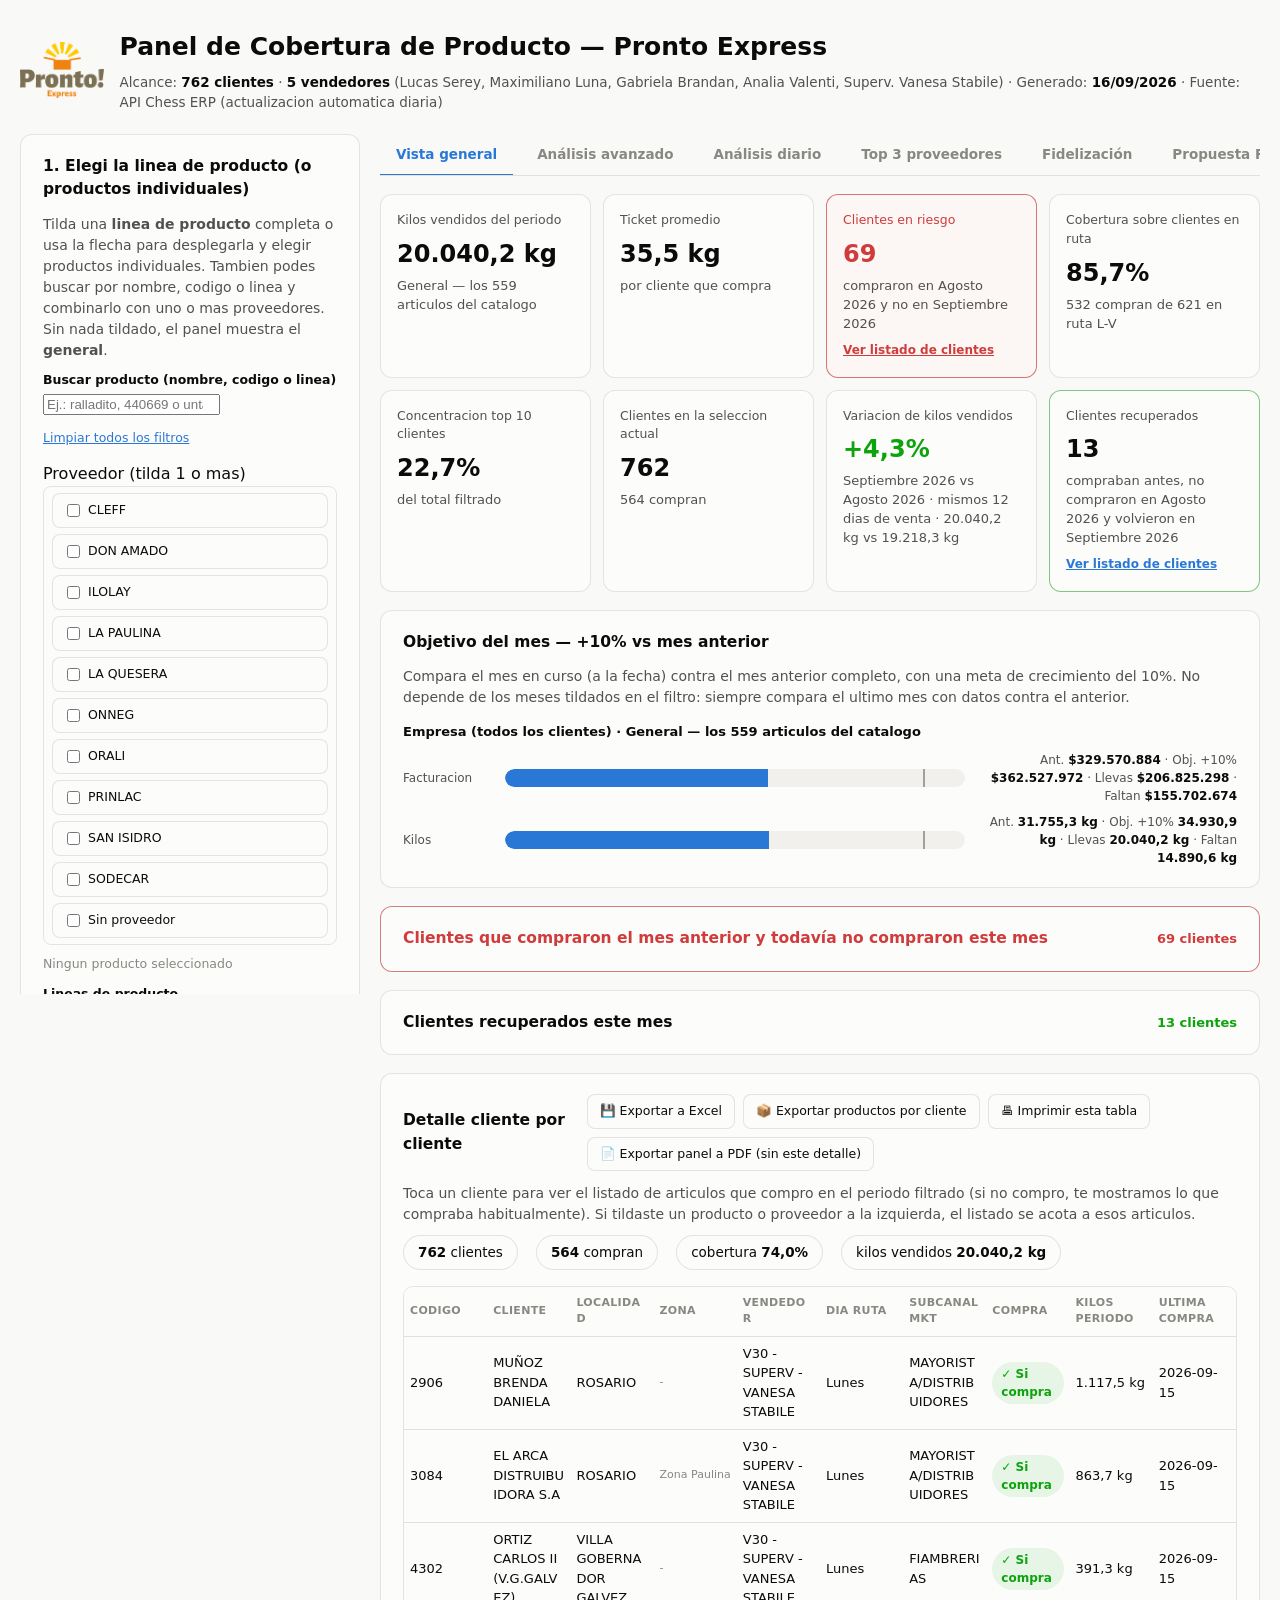
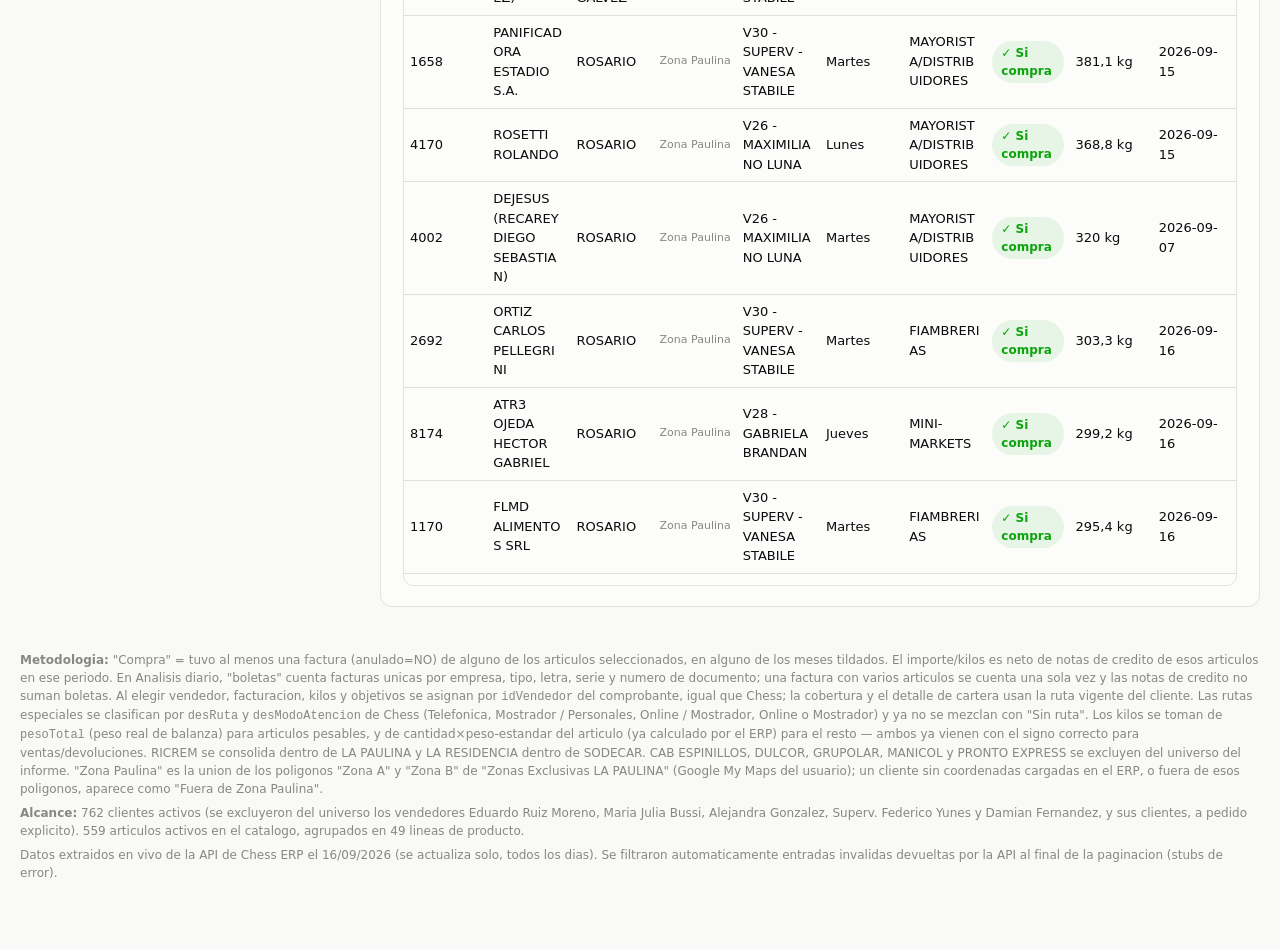
==== index.html @ 18134364 "Agregar propuesta de objetivos tractores Paulina" ====
<!doctype html>
<html lang="es">
<head>
<meta charset="utf-8">
<meta name="viewport" content="width=device-width, initial-scale=1">
<title>Panel de Cobertura de Producto &middot; Pronto Express</title>
<link rel="stylesheet" href="scripts/incentives.css?v=20260903-2">
<link rel="stylesheet" href="scripts/paulina-proposal.css?v=20260916-1">
<style>
  .viz-root {
    color-scheme: light;
    --surface-1:      #fcfcfb;
    --page:           #f9f9f7;
    --text-primary:   #0b0b0b;
    --text-secondary: #52514e;
    --text-muted:     #898781;
    --gridline:       #e1e0d9;
    --baseline:       #c3c2b7;
    --border:         rgba(11,11,11,0.10);
    --series-1:       #2a78d6;
    --series-1-wash:  #cde2fb;
    --series-2:       #0ca30c;
    --series-3:       #e28a18;
    --status-good:    #0ca30c;
    --status-good-bg: #e6f5e6;
    --status-crit:    #d03b3b;
    --status-crit-bg: #fbeaea;
    --chip-bg:        #f1f0ec;
  }
  @media (prefers-color-scheme: dark) {
    :root:where(:not([data-theme="light"])) .viz-root {
      color-scheme: dark;
      --surface-1:      #1a1a19;
      --page:           #0d0d0d;
      --text-primary:   #ffffff;
      --text-secondary: #c3c2b7;
      --text-muted:     #898781;
      --gridline:       #2c2c2a;
      --baseline:       #383835;
      --border:         rgba(255,255,255,0.10);
      --series-1:       #3987e5;
      --series-1-wash:  #184f95;
      --series-2:       #28b928;
      --series-3:       #f0a33b;
      --status-good:    #0ca30c;
      --status-good-bg: #123312;
      --status-crit:    #e66767;
      --status-crit-bg: #3a1414;
      --chip-bg:        #232320;
    }
  }
  :root[data-theme="dark"] .viz-root {
    color-scheme: dark;
    --surface-1:      #1a1a19;
    --page:           #0d0d0d;
    --text-primary:   #ffffff;
    --text-secondary: #c3c2b7;
    --text-muted:     #898781;
    --gridline:       #2c2c2a;
    --baseline:       #383835;
    --border:         rgba(255,255,255,0.10);
    --series-1:       #3987e5;
    --series-1-wash:  #184f95;
    --series-2:       #28b928;
    --series-3:       #f0a33b;
    --status-good:    #0ca30c;
    --status-good-bg: #123312;
    --status-crit:    #e66767;
    --status-crit-bg: #3a1414;
    --chip-bg:        #232320;
  }

  * { box-sizing: border-box; }
  html, body { margin: 0; padding: 0; }
  .viz-root {
    background: var(--page);
    color: var(--text-primary);
    font-family: system-ui, -apple-system, "Segoe UI", sans-serif;
    padding: 28px 20px 64px;
    line-height: 1.5;
  }
  .wrap { max-width: 1680px; margin: 0 auto; }

  .layout { display: grid; grid-template-columns: 340px 1fr; gap: 20px; align-items: start; }
  .sidebar {
    position: sticky; top: 20px;
    max-height: calc(100vh - 40px); overflow-y: auto;
    -ms-overflow-style: none; scrollbar-width: thin;
  }
  .sidebar .card:last-child { margin-bottom: 0; }
  .main { min-width: 0; }
  @media (max-width: 900px) {
    .layout { grid-template-columns: 1fr; }
    .sidebar { position: static; max-height: none; overflow-y: visible; }
  }
  .sidebar .filters { flex-direction: column; align-items: stretch; }
  .sidebar .filters .filter-group { width: 100%; }
  .sidebar .filters select, .sidebar .filters input[type="text"] { width: 100%; }
  .sidebar .product-groups { max-height: 260px; }
  header.hero { margin-bottom: 22px; }
  header.hero-logo { display: flex; align-items: center; gap: 16px; }
  .hero-logo-img { height: 56px; width: auto; flex-shrink: 0; }
  @media (max-width: 600px) { .hero-logo-img { height: 40px; } }
  header.hero h1 { font-size: 25px; margin: 0 0 6px; }
  header.hero .meta { color: var(--text-secondary); font-size: 13.5px; }
  header.hero .meta b { color: var(--text-primary); }
  .card {
    background: var(--surface-1);
    border: 1px solid var(--border);
    border-radius: 12px;
    padding: 20px 22px;
    margin-bottom: 18px;
  }
  .card h2 { font-size: 15.5px; margin: 0 0 12px; }
  .card h2 .n { color: var(--text-muted); font-weight: 400; }
  p { margin: 0 0 10px; }
  p:last-child { margin-bottom: 0; }
  .lede { font-size: 14px; color: var(--text-secondary); }

  /* --- selector de producto --- */
  .product-toolbar { display: flex; gap: 10px; align-items: center; flex-wrap: wrap; margin-bottom: 10px; }
  .product-toolbar input[type="text"] {
    flex: 1; min-width: 220px; font: inherit; font-size: 13.5px; padding: 9px 12px;
    border-radius: 8px; border: 1px solid var(--border); background: var(--page); color: var(--text-primary);
  }
  .product-toolbar select {
    font: inherit; font-size: 13.5px; padding: 9px 12px; min-width: 170px;
    border-radius: 8px; border: 1px solid var(--border); background: var(--page); color: var(--text-primary);
  }
  .selected-chip {
    display: inline-flex; align-items: center; gap: 6px; background: var(--chip-bg);
    border: 1px solid var(--border); border-radius: 999px; padding: 5px 8px 5px 12px; font-size: 12.5px;
  }
  .selected-chip button {
    border: none; background: none; color: var(--text-muted); cursor: pointer; font-size: 13px;
    line-height: 1; padding: 2px 4px; border-radius: 999px;
  }
  .selected-chip button:hover { color: var(--status-crit); background: var(--status-crit-bg); }
  #selected-chips { display: flex; flex-wrap: wrap; gap: 6px; margin-bottom: 10px; min-height: 20px; }
  .btn-link { font: inherit; font-size: 12.5px; color: var(--series-1); background: none; border: none; cursor: pointer; padding: 4px 0; text-decoration: underline; }

  .product-groups { max-height: 340px; overflow-y: auto; border: 1px solid var(--border); border-radius: 10px; padding: 4px 10px; }
  .line-picker-label { display: block; margin: 10px 0 3px; font-size: 12.5px; font-weight: 700; color: var(--text-primary); }
  .line-picker-help { margin: 0 0 7px; font-size: 11.5px; color: var(--text-secondary); }
  .product-groups details { border-bottom: 1px solid var(--gridline); padding: 6px 0; }
  .product-groups details:last-child { border-bottom: none; }
  .product-groups summary { cursor: pointer; font-size: 13px; font-weight: 600; padding: 4px 2px; list-style: none; display: flex; align-items: center; gap: 8px; }
  .product-groups summary::-webkit-details-marker { display: none; }
  .product-groups summary .arrow { transition: transform 0.15s; color: var(--text-muted); font-size: 10px; }
  .product-groups details[open] summary .arrow { transform: rotate(90deg); }
  .product-groups summary .count { color: var(--text-muted); font-weight: 400; font-size: 11.5px; }
  .line-row { display: flex; align-items: center; gap: 8px; padding: 3px 2px 3px 22px; font-size: 12.5px; }
  .line-row label { cursor: pointer; flex: 1; }
  .line-row.hidden, .group-hidden { display: none !important; }

  .filters { display: flex; flex-wrap: wrap; gap: 10px; margin-bottom: 4px; }
  .filters select, .filters input[type="text"] {
    font: inherit; font-size: 13.5px; padding: 8px 10px; border-radius: 8px;
    border: 1px solid var(--border); background: var(--surface-1); color: var(--text-primary);
  }
  .filters input[type="text"] { flex: 1; min-width: 180px; }
  .filters label { font-size: 11px; color: var(--text-muted); display: block; margin-bottom: 3px; }
  .filter-group { display: flex; flex-direction: column; }
  .pill-toggles { display: flex; gap: 6px; flex-wrap: wrap; }
  .pill-toggles label {
    display: flex; align-items: center; gap: 5px; font-size: 12.5px; color: var(--text-primary);
    border: 1px solid var(--border); border-radius: 8px; padding: 7px 10px; cursor: pointer; background: var(--surface-1);
  }
  .pill-toggles input[type="radio"]:checked ~ span,
  .pill-toggles label:has(input:checked) { border-color: var(--series-1); background: var(--series-1-wash); }
  #subcanal-toggles label { width: 100%; }
  .filters input[type="date"] {
    font: inherit; font-size: 13px; padding: 7px 8px; border-radius: 8px;
    border: 1px solid var(--border); background: var(--surface-1); color: var(--text-primary);
  }
  .date-range { display: grid; grid-template-columns: 1fr 1fr; gap: 7px; }
  .date-range label { margin: 0; }
  .date-range input { width: 100%; min-width: 0; box-sizing: border-box; }
  .quick-range { display: grid; grid-template-columns: 1fr 1fr; gap: 7px; margin-top: 7px; }
  .quick-range-btn {
    font: inherit; font-size: 12px; font-weight: 600; padding: 7px 8px; border-radius: 8px;
    border: 1px solid var(--border); background: var(--surface-1); color: var(--text-primary); cursor: pointer;
  }
  .quick-range-btn:hover, .quick-range-btn.active { border-color: var(--series-1); background: var(--series-1-wash); }
  .comparison-box {
    border: 1px solid var(--border); border-radius: 9px; padding: 9px;
    background: var(--page);
  }
  .comparison-pair { display: grid; grid-template-columns: 1fr 1fr; gap: 7px; }
  .comparison-pair select { width: 100%; min-width: 0; }
  .comparison-note { color: var(--text-secondary); font-size: 11.5px; line-height: 1.4; margin-top: 7px; }

  .tiles { display: grid; grid-template-columns: repeat(4, 1fr); gap: 12px; margin-bottom: 18px; }
  .tile { background: var(--surface-1); border: 1px solid var(--border); border-radius: 12px; padding: 16px 16px; }
  .tile .label { font-size: 12.5px; color: var(--text-secondary); margin-bottom: 6px; }
  .tile .value { font-size: 24px; font-weight: 600; }
  .tile .sub {
    font-size: 13px;
    line-height: 1.45;
    font-weight: 500;
    color: var(--text-secondary);
    margin-top: 5px;
  }
  .tile-risk {
    border-color: color-mix(in srgb, var(--status-crit) 65%, var(--border));
    background: color-mix(in srgb, var(--status-crit-bg) 35%, var(--surface-1));
  }
  .tile-risk .label, .tile-risk .value { color: var(--status-crit); }
  .tile-risk .tile-action { color: var(--status-crit); }
  .tile-recovered { border-color: color-mix(in srgb, var(--status-good) 45%, var(--border)); }
  .tile-trend.positive .value { color: var(--status-good); }
  .tile-trend.negative .value { color: var(--status-crit); }
  .tile-action { font: inherit; font-size: 12px; font-weight: 600; color: var(--series-1); background: none; border: none; padding: 7px 0 0; cursor: pointer; text-decoration: underline; }
  .risk-card summary { cursor: pointer; list-style: none; display: flex; align-items: center; justify-content: space-between; gap: 12px; }
  .risk-card summary::-webkit-details-marker { display: none; }
  .risk-card summary h2 { margin: 0; }
  #risk-clients-card { border-color: color-mix(in srgb, var(--status-crit) 60%, var(--border)); }
  #risk-clients-card summary h2, .risk-count { color: var(--status-crit); }
  .risk-count { font-size: 13px; font-weight: 700; }
  .recovered-count { color: var(--status-good); font-size: 13px; font-weight: 700; }
  .risk-card[open] summary { margin-bottom: 12px; }
  .risk-toolbar { display: flex; align-items: center; justify-content: space-between; gap: 12px; flex-wrap: wrap; margin-bottom: 10px; }
  .risk-toolbar .lede { margin: 0; flex: 1 1 520px; }
  .risk-card .table-scroll { max-height: 760px; }
  @media (max-width: 720px) { .tiles { grid-template-columns: repeat(2, 1fr); } }

  ul.findings { margin: 0; padding-left: 20px; }
  ul.findings li { margin-bottom: 8px; font-size: 14px; }
  ul.findings b { color: var(--text-primary); }
  .findings-conclusion { margin-top: 18px; padding: 16px 18px; border: 1px solid var(--border); border-left-width: 5px; border-radius: 10px; background: var(--page); }
  .findings-conclusion.positive { border-left-color: var(--status-good); background: var(--status-good-bg); }
  .findings-conclusion.warning { border-left-color: var(--series-3); }
  .findings-conclusion.critical { border-left-color: var(--status-crit); background: var(--status-crit-bg); }
  .findings-conclusion .conclusion-kicker { display: block; margin-bottom: 3px; color: var(--text-secondary); font-size: 11px; font-weight: 800; letter-spacing: .08em; text-transform: uppercase; }
  .findings-conclusion strong { display: block; margin-bottom: 6px; font-size: 17px; color: var(--text-primary); }
  .findings-conclusion p { margin: 0; color: var(--text-secondary); font-size: 13.5px; }

  .chart-svg { width: 100%; height: auto; display: block; }
  .chart-svg .gridline { stroke: var(--gridline); stroke-width: 1; }
  .chart-svg .axis-label { fill: var(--text-muted); font-size: 10.5px; }
  .chart-svg .axis-title { fill: var(--text-secondary); font-size: 11px; }
  .chart-svg .ref-diag { stroke: var(--baseline); stroke-width: 1.5; stroke-dasharray: 3 4; }
  .chart-svg .area-fill { fill: var(--series-1); opacity: 0.10; }
  .chart-svg .line-main { fill: none; stroke: var(--series-1); stroke-width: 2.5; }
  .chart-svg .marker-line { stroke: var(--text-muted); stroke-width: 1; stroke-dasharray: 2 3; }
  .chart-svg .marker-dot { fill: var(--series-1); stroke: var(--surface-1); stroke-width: 2; }
  .chart-svg .marker-label { fill: var(--text-primary); font-size: 11.5px; font-weight: 600; }
  .chart-svg.bars .bar-fill { fill: var(--series-1); }
  .chart-svg.bars .bar-fill-zero { fill: var(--status-crit); opacity: 0.55; }
  .chart-svg.bars .bar-label { fill: var(--text-primary); font-size: 12px; }
  .chart-svg.bars .bar-value { fill: var(--text-secondary); font-size: 11.5px; }
  .empty-chart { color: var(--text-muted); font-size: 13px; padding: 20px 0; text-align: center; }

  .daily-tiles { grid-template-columns: repeat(4, minmax(0, 1fr)); }
  .daily-chart-wrap { overflow-x: auto; }
  .daily-chart { min-width: 760px; }
  .daily-chart .daily-money { fill: none; stroke: var(--series-1); stroke-width: 2.6; }
  .daily-chart .daily-kg { fill: none; stroke: var(--series-2); stroke-width: 2.6; }
  .daily-chart .daily-tickets { fill: none; stroke: var(--series-3); stroke-width: 2.6; }
  .daily-chart .daily-dot-money { fill: var(--series-1); }
  .daily-chart .daily-dot-kg { fill: var(--series-2); }
  .daily-chart .daily-dot-tickets { fill: var(--series-3); }
  .daily-legend { display: flex; gap: 16px; flex-wrap: wrap; margin: 0 0 12px; font-size: 12.5px; color: var(--text-secondary); }
  .daily-legend span { display: inline-flex; align-items: center; gap: 6px; }
  .daily-legend i { width: 18px; height: 3px; border-radius: 3px; display: inline-block; }
  .daily-alerts { display: grid; gap: 10px; }
  .daily-alert { border: 1px solid var(--border); border-left: 4px solid var(--series-3); border-radius: 9px; padding: 12px 14px; background: var(--page); }
  .daily-alert strong { color: var(--text-primary); }
  .daily-alert-products { margin-top: 5px; color: var(--text-secondary); font-size: 12.5px; }
  .daily-toolbar { display: flex; align-items: end; justify-content: space-between; gap: 12px; flex-wrap: wrap; margin-bottom: 12px; }
  .daily-toolbar label { font-size: 12px; color: var(--text-secondary); }
  .daily-toolbar select { display: block; min-width: 210px; margin-top: 4px; font: inherit; font-size: 13px; padding: 8px 10px; border: 1px solid var(--border); border-radius: 8px; background: var(--surface-1); color: var(--text-primary); }
  #daily-table-body tr { cursor: pointer; }
  #daily-table-body tr.selected td { background: var(--series-1-wash); }
  @media (max-width: 900px) { .daily-tiles { grid-template-columns: repeat(2, minmax(0, 1fr)); } }
  @media (max-width: 520px) { .daily-tiles { grid-template-columns: 1fr; } }

  .summary-row { display: flex; gap: 18px; flex-wrap: wrap; margin-bottom: 16px; font-size: 13.5px; }
  .summary-row .chip { background: var(--surface-1); border: 1px solid var(--border); border-radius: 999px; padding: 6px 14px; }
  .summary-row .chip b { font-variant-numeric: tabular-nums; }

  table.data-table { width: 100%; border-collapse: collapse; font-size: 13px; }
  table.data-table th {
    text-align: left; font-size: 11px; text-transform: uppercase; letter-spacing: 0.03em;
    color: var(--text-muted); font-weight: 600; padding: 8px 10px; border-bottom: 1px solid var(--gridline);
    position: sticky; top: 0; background: var(--surface-1);
  }
  table.data-table td { padding: 7px 10px; border-bottom: 1px solid var(--gridline); font-variant-numeric: tabular-nums; }
  table.data-table td.name-cell { font-variant-numeric: normal; }
  table.data-table tr:hover td { background: var(--page); }
  table.data-table tr.client-row { cursor: pointer; }
  table.data-table tr.client-row.expanded td { background: var(--series-1-wash); }
  .table-scroll { max-height: 520px; overflow-y: auto; border: 1px solid var(--border); border-radius: 10px; }
  #client-detail-card .table-scroll { max-height: 900px; }
  .risk-card table.data-table, #client-detail-card table.data-table { table-layout: fixed; }
  .risk-card table.data-table th, .risk-card table.data-table td,
  #client-detail-card table.data-table th, #client-detail-card table.data-table td { overflow-wrap: anywhere; padding-left: 6px; padding-right: 6px; }
  .risk-card table.data-table th:nth-child(1) { width: 7%; }
  .risk-card table.data-table th:nth-child(2) { width: 13%; }
  .risk-card table.data-table th:nth-child(3) { width: 15%; }
  .risk-card table.data-table th:nth-child(4) { width: 8%; }
  .risk-card table.data-table th:nth-child(5) { width: 11%; }
  .risk-card table.data-table th:nth-child(6) { width: 9%; }
  .risk-card table.data-table th:nth-child(7) { width: 18%; }
  .risk-card table.data-table th:nth-child(8) { width: 10%; }
  .risk-card table.data-table th:nth-child(9) { width: 9%; }
  @media (max-width: 900px) {
    .risk-card .table-scroll, #client-detail-card .table-scroll { max-height: 72vh; }
    .risk-card table.data-table, #client-detail-card table.data-table { table-layout: auto; min-width: 980px; }
  }

  tr.client-products-row td { padding: 0; border-bottom: 1px solid var(--gridline); }
  .cp-box { padding: 10px 16px 12px 34px; background: var(--page); max-height: 260px; overflow-y: auto; }
  .cp-empty { font-size: 12.5px; color: var(--text-muted); padding: 4px 0; }
  .cp-head, .cp-item {
    display: grid; grid-template-columns: 1fr 130px 110px; gap: 10px; align-items: center;
    padding: 4px 0; font-size: 12.5px;
  }
  .cp-head-status, .cp-item-status { grid-template-columns: minmax(220px, 1fr) 130px 110px 110px; }
  .cp-head { color: var(--text-muted); font-size: 11px; text-transform: uppercase; letter-spacing: 0.03em; border-bottom: 1px solid var(--gridline); padding-bottom: 6px; margin-bottom: 4px; }
  .cp-item { border-bottom: 1px solid var(--gridline); }
  .cp-item:last-child { border-bottom: none; }
  .cp-val { font-variant-numeric: tabular-nums; text-align: right; }
  .cp-date { color: var(--text-muted); text-align: right; }
  .cp-hist-title { font-size: 12px; font-weight: 600; color: var(--text-secondary); margin: 10px 0 4px; }
  @media print { .client-products-row { display: none !important; } }

  .badge { display: inline-flex; align-items: center; gap: 5px; font-size: 12px; font-weight: 600; padding: 3px 9px; border-radius: 999px; }
  .badge.yes { color: var(--status-good); background: var(--status-good-bg); }
  .badge.no { color: var(--status-crit); background: var(--status-crit-bg); }
  .zone-tag { font-size: 11px; color: var(--text-muted); }

  .foot-note { font-size: 12px; color: var(--text-muted); margin-top: 26px; }
  .foot-note p { margin-bottom: 6px; }

  .print-only { display: none; }
  .btn-print {
    display: inline-flex; align-items: center; gap: 6px; text-decoration: none;
    border: 1px solid var(--border); border-radius: 8px; padding: 7px 12px; background: var(--surface-1);
    color: var(--text-primary); white-space: nowrap;
  }
  .btn-print:hover { background: var(--page); }
  .analysis-toolbar { display: flex; justify-content: flex-end; margin-bottom: 12px; }

  .tabs { display: flex; gap: 8px; margin-bottom: 18px; border-bottom: 1px solid var(--border); overflow-x: auto; }
  .tab-btn {
    font: inherit; font-size: 13.5px; font-weight: 600; padding: 10px 16px; margin-bottom: -1px;
    border: none; border-bottom: 2px solid transparent; background: none; color: var(--text-muted); cursor: pointer;
    white-space: nowrap; flex-shrink: 0;
  }
  .tab-btn:hover { color: var(--text-primary); }
  .tab-btn.active { color: var(--series-1); border-bottom-color: var(--series-1); }

  .loyalty-toolbar { display:flex; align-items:flex-end; justify-content:space-between; gap:12px; flex-wrap:wrap; margin-bottom:12px; }
  .loyalty-toolbar label { display:flex; flex-direction:column; gap:5px; color:var(--text-muted); font-size:12px; }
  .loyalty-toolbar select { min-width:210px; }
  .loyalty-status { display:inline-flex; border-radius:999px; padding:3px 9px; font-size:11px; font-weight:700; white-space:nowrap; }
  .loyalty-status.loyal { color:#0b7a35; background:rgba(22,163,74,.14); }
  .loyalty-status.frequent { color:#1769aa; background:rgba(47,137,218,.14); }
  .loyalty-status.recurrent { color:#8a5a00; background:rgba(217,154,31,.16); }
  .loyalty-bar-row { display:grid; grid-template-columns:minmax(150px,1.4fr) 3fr auto; gap:12px; align-items:center; margin:10px 0; }
  .loyalty-bar-track { height:12px; background:var(--surface-2); border-radius:999px; overflow:hidden; }
  .loyalty-bar-fill { height:100%; background:var(--series-1); border-radius:999px; }
  .loyalty-objective-box { margin-top:14px; padding:14px; border:1px solid var(--gridline); border-radius:10px; background:var(--surface-2); }
  .loyalty-objective-head { display:flex; align-items:center; justify-content:space-between; gap:10px; margin-bottom:10px; }
  .loyalty-objective-grid { display:grid; grid-template-columns:repeat(auto-fit,minmax(235px,1fr)); gap:12px 18px; }
  .loyalty-objective-provider strong { display:block; margin-bottom:6px; color:var(--text-primary); font-size:12px; }
  .loyalty-objective-provider label { display:flex; align-items:flex-start; gap:7px; margin:5px 0; color:var(--text-primary); font-size:12px; cursor:pointer; }
  .loyalty-objective-provider input { margin-top:2px; }
  .loyalty-objective-list { min-width:220px; white-space:normal; line-height:1.35; }
  #loyalty-results .table-scroll { max-height:780px; }
  @media (max-width:700px) { .loyalty-bar-row { grid-template-columns:1fr; gap:5px; } }

  .obj-block + .obj-block { margin-top: 16px; padding-top: 16px; border-top: 1px solid var(--gridline); }
  .obj-title { font-size: 13px; font-weight: 600; margin-bottom: 10px; }
  .obj-row { display: flex; align-items: center; gap: 12px; margin-bottom: 8px; }
  .obj-row:last-child { margin-bottom: 0; }
  .obj-row-label { width: 90px; flex-shrink: 0; font-size: 12px; color: var(--text-secondary); }
  .obj-track { flex: 1; height: 18px; border-radius: 9px; background: var(--chip-bg); position: relative; overflow: hidden; }
  .obj-fill { height: 100%; border-radius: 9px 0 0 9px; background: var(--series-1); }
  .obj-fill.reached { background: var(--status-good); border-radius: 9px; }
  .obj-marker { position: absolute; top: -3px; bottom: -3px; width: 2px; background: var(--text-primary); opacity: 0.35; }
  .obj-nums { width: 260px; flex-shrink: 0; font-size: 12px; color: var(--text-secondary); text-align: right; }
  .obj-nums b { color: var(--text-primary); font-variant-numeric: tabular-nums; }
  @media (max-width: 720px) {
    .obj-row { flex-wrap: wrap; }
    .obj-row-label, .obj-nums { width: auto; }
    .obj-track { flex-basis: 100%; order: 3; }
  }

  @media print {
    body.print-table-only .viz-root { background: #fff !important; padding: 0 !important; }
    body.print-table-only .wrap > header.hero { display: none !important; }
    body.print-table-only .layout { display: block !important; }
    body.print-table-only .sidebar { display: none !important; }
    body.print-table-only #results-empty,
    body.print-table-only .main #results > .tiles,
    body.print-table-only .main #results > .card:not(#client-detail-card) { display: none !important; }
    body.print-table-only #client-detail-card { border: none !important; padding: 0 !important; }
    body.print-table-only .btn-print { display: none !important; }
    body.print-table-only .foot-note { display: none !important; }
    body.print-table-only .table-scroll { max-height: none !important; overflow: visible !important; border: none !important; }
    body.print-table-only table.data-table th { position: static !important; }
    body.print-table-only .badge.yes { border: 1px solid #0ca30c; color: #0ca30c !important; }
    body.print-table-only .badge.no { border: 1px solid #d03b3b; color: #d03b3b !important; }
    body.print-table-only table.data-table td, body.print-table-only table.data-table th { border-bottom: 1px solid #ccc !important; }
    body.print-table-only table.data-table tr { break-inside: avoid; }

    body.print-no-detail .viz-root { background: #fff !important; }
    body.print-no-detail .layout { display: block !important; }
    body.print-no-detail .sidebar { display: none !important; }
    body.print-no-detail #results-empty,
    body.print-no-detail #client-detail-card,
    body.print-no-detail #risk-clients-card,
    body.print-no-detail #recovered-clients-card { display: none !important; }
    body.print-no-detail .btn-print { display: none !important; }
    body.print-no-detail .foot-note { display: none !important; }
    body.print-no-detail .card { break-inside: avoid; }

    body.print-table-only .print-only,
    body.print-no-detail .print-only { display: block; margin-bottom: 10px; font-size: 12px; color: #333; }
    body.print-table-only .viz-root, body.print-table-only .viz-root *,
    body.print-no-detail .viz-root, body.print-no-detail .viz-root * {
      background: #fff !important; color: #000 !important; box-shadow: none !important;
    }

    body.print-analysis-only .viz-root { background: #fff !important; padding: 0 !important; }
    body.print-analysis-only .layout { display: block !important; }
    body.print-analysis-only .sidebar,
    body.print-analysis-only .tabs,
    body.print-analysis-only #results,
    body.print-analysis-only #results-empty,
    body.print-analysis-only #daily-results,
    body.print-analysis-only #top3-results,
    body.print-analysis-only #incentive-results,
    body.print-analysis-only .analysis-toolbar,
    body.print-analysis-only .foot-note { display: none !important; }
    body.print-analysis-only #analysis-results { display: block !important; }
    body.print-analysis-only #analysis-results .card { break-inside: avoid; box-shadow: none !important; }
    body.print-analysis-only #analysis-results .chart-svg { max-width: 100% !important; }
    body.print-analysis-only .print-only { display: block; margin-bottom: 12px; font-size: 12px; color: #333; }
    body.print-analysis-only .viz-root,
    body.print-analysis-only .viz-root * { color: #000 !important; box-shadow: none !important; }

    body.print-incentive-only .viz-root { background: #fff !important; padding: 0 !important; }
    body.print-incentive-only .layout { display: block !important; }
    body.print-incentive-only .sidebar,
    body.print-incentive-only .tabs,
    body.print-incentive-only #results,
    body.print-incentive-only #results-empty,
    body.print-incentive-only #analysis-results,
    body.print-incentive-only #daily-results,
    body.print-incentive-only #top3-results,
    body.print-incentive-only .incentive-print-toolbar,
    body.print-incentive-only .incentive-export-button,
    body.print-incentive-only .foot-note { display: none !important; }
    body.print-incentive-only #incentive-results { display: block !important; }
    body.print-incentive-only #incentive-results .card,
    body.print-incentive-only #incentive-results .incentive-stat,
    body.print-incentive-only #incentive-results .incentive-seller-card,
    body.print-incentive-only #incentive-results .incentive-provider,
    body.print-incentive-only #incentive-results .incentive-metric { break-inside: avoid; box-shadow: none !important; }
    body.print-incentive-only .incentive-client-table-wrap { max-height: none !important; overflow: visible !important; }
    body.print-incentive-only .print-only { display: block; margin-bottom: 12px; font-size: 12px; color: #333; }
    body.print-incentive-only .viz-root,
    body.print-incentive-only .viz-root * { color: #000 !important; box-shadow: none !important; }
  }
</style>
</head>
<body>
<div class="viz-root">
<div class="wrap">

  <header class="hero hero-logo">
    <img src="[data-uri]" alt="Pronto Express" class="hero-logo-img">
    <div class="hero-logo-text">
    <h1>Panel de Cobertura de Producto &mdash; Pronto Express</h1>
    <div class="meta">
      Alcance: <b>762 clientes</b> &middot; <b>5 vendedores</b> (Lucas Serey, Maximiliano Luna, Gabriela Brandan, Analia Valenti, Superv. Vanesa Stabile) &middot;
      Generado: <b>16/09/2026</b> &middot; Fuente: API Chess ERP (actualizacion automatica diaria)
    </div>
    </div>
  </header>

  <div class="layout">
  <aside class="sidebar">
  <div class="card">
    <h2>1. Elegi la linea de producto (o productos individuales)</h2>
    <p class="lede" style="margin-bottom:10px">Tilda una <b>linea de producto</b> completa o usa la flecha para desplegarla y elegir productos individuales. Tambien podes buscar por nombre, codigo o linea y combinarlo con uno o mas proveedores. Sin nada tildado, el panel muestra el <b>general</b>.</p>
    <label for="product-search" style="display:block;font-size:12.5px;font-weight:600;margin-bottom:5px">Buscar producto (nombre, codigo o linea)</label>
    <div class="product-toolbar">
      <input type="search" id="product-search" placeholder="Ej.: ralladito, 440669 o untables...">
      <button class="btn-link" id="clear-products">Limpiar todos los filtros</button>
    </div>
    <div class="filter-group" style="margin-bottom:10px">
      <label>Proveedor <span style="font-weight:400">(tilda 1 o mas)</span></label>
      <div class="pill-toggles" id="marca-toggles" style="flex-direction:column;flex-wrap:nowrap;border:1px solid var(--border);border-radius:8px;padding:6px 8px"></div>
    </div>
    <div id="selected-chips"></div>
    <span class="line-picker-label">Lineas de producto</span>
    <p class="line-picker-help">Casilla: selecciona toda la linea &middot; Flecha: muestra sus productos</p>
    <div class="product-groups" id="product-groups"></div>
  </div>

  <div class="card">
    <h2>2. Filtros</h2>
    <div class="filters" style="margin-bottom:12px">
      <div class="filter-group">
        <label>Analizar por</label>
        <div class="pill-toggles">
          <label><input type="radio" name="f-metric" id="metric-money" value="money"> Dinero ($)</label>
          <label><input type="radio" name="f-metric" id="metric-kg" value="kg" checked> Kilos (kg)</label>
        </div>
      </div>
      <div class="filter-group">
        <label>Meses incluidos</label>
        <div class="pill-toggles" id="month-toggles"></div>
      </div>
      <div class="filter-group">
        <label>Comparativa de clientes <span style="font-weight:400">(riesgo y recuperados)</span></label>
        <div class="comparison-box">
          <div class="comparison-pair">
            <label>Mes base<select id="f-compare-base"></select></label>
            <label>Mes comparado<select id="f-compare-current"></select></label>
          </div>
          <div class="comparison-note">El mes base debe ser anterior. Esta selección no modifica los demás gráficos.</div>
        </div>
      </div>
      <div class="filter-group">
        <label>Rango de fechas <span style="font-weight:400">(pisa los meses)</span></label>
        <div class="date-range">
          <label>Desde<input type="date" id="f-fecha-desde"></label>
          <label>Hasta<input type="date" id="f-fecha-hasta"></label>
        </div>
        <div class="quick-range">
          <button class="quick-range-btn" id="q1-btn" type="button">1.&ordf; quincena</button>
          <button class="quick-range-btn" id="q2-btn" type="button">2.&ordf; quincena</button>
        </div>
        <button class="btn-link" id="clear-fecha" type="button" style="margin-top:4px">Limpiar rango de fechas</button>
      </div>
      <div class="filter-group">
        <label for="f-zona">Zona</label>
        <select id="f-zona">
          <option value="">Todas</option>
          <option value="Zona Paulina">Zona Paulina</option>
          <option value="fuera">Fuera de Zona Paulina</option>
        </select>
      </div>
      <div class="filter-group">
        <label for="f-vendedor">Vendedor</label>
        <select id="f-vendedor"><option value="">Todos</option></select>
      </div>
      <div class="filter-group">
        <label for="f-dia">Dia de ruta</label>
        <select id="f-dia">
          <option value="">Todos</option>
        </select>
      </div>
      <div class="filter-group">
        <label>Subcanal MKT <span style="font-weight:400">(combina los que tildes)</span></label>
        <div class="pill-toggles" id="subcanal-toggles" style="flex-direction:column;flex-wrap:nowrap;border:1px solid var(--border);border-radius:8px;padding:6px 8px"></div>
      </div>
      <div class="filter-group">
        <label for="f-compra">Compra</label>
        <select id="f-compra">
          <option value="">Todos</option>
          <option value="si">Si compra</option>
          <option value="no">No compra</option>
        </select>
      </div>
      <div class="filter-group">
        <label for="f-buscar">Buscar cliente (nombre o codigo)</label>
        <input type="text" id="f-buscar" placeholder="Nombre o codigo del cliente...">
      </div>
    </div>
  </div>
  </aside>

  <div class="main">

  <div class="tabs">
    <button class="tab-btn active" id="tab-general" type="button">Vista general</button>
    <button class="tab-btn" id="tab-analysis" type="button">An&aacute;lisis avanzado</button>
    <button class="tab-btn" id="tab-daily" type="button">An&aacute;lisis diario</button>
    <button class="tab-btn" id="tab-top3" type="button">Top 3 proveedores</button>
    <button class="tab-btn" id="tab-loyalty" type="button">Fidelizaci&oacute;n</button>
    <button class="tab-btn" id="tab-paulina-proposal" type="button">Propuesta Paulina</button>
    <button class="tab-btn" id="tab-incentives" type="button">Objetivos premios</button>
  </div>

  <div id="results-empty" class="card" style="display:none">
    <p class="lede">Eleg&iacute; al menos un producto a la izquierda para ver el analisis.</p>
  </div>

  <div id="results">

    <div class="print-only" id="print-context"></div>
    <div class="tiles" id="tiles"></div>

    <div class="card" id="objetivo-card">
      <h2>Objetivo del mes &mdash; +10% vs mes anterior</h2>
      <p class="lede" style="margin-bottom:14px">Compara el mes en curso (a la fecha) contra el mes anterior completo, con una meta de crecimiento del 10%. No depende de los meses tildados en el filtro: siempre compara el ultimo mes con datos contra el anterior.</p>
      <div id="objetivo-empresa"></div>
      <div id="objetivo-vendedor"></div>
    </div>

    <details class="card risk-card" id="risk-clients-card">
      <summary>
        <h2>Clientes que compraron el mes anterior y todavía no compraron este mes</h2>
        <span class="risk-count" id="risk-count"></span>
      </summary>
      <div class="risk-toolbar">
        <p class="lede" id="risk-period"></p>
        <button class="btn-link btn-print" id="export-risk-btn" type="button">&#128190; Exportar a Excel</button>
      </div>
      <div class="table-scroll">
        <table class="data-table">
          <thead><tr>
            <th>Código</th><th>Cliente</th><th>Vendedor</th><th>Día ruta</th><th>Subcanal</th>
            <th>Última compra</th><th>Producto principal anterior</th><th>Fact. anterior</th><th>Kg anterior</th>
          </tr></thead>
          <tbody id="risk-table-body"></tbody>
        </table>
      </div>
    </details>

    <details class="card risk-card" id="recovered-clients-card">
      <summary>
        <h2>Clientes recuperados este mes</h2>
        <span class="recovered-count" id="recovered-count"></span>
      </summary>
      <div class="risk-toolbar">
        <p class="lede" id="recovered-period"></p>
        <button class="btn-link btn-print" id="export-recovered-btn" type="button">&#128190; Exportar a Excel</button>
      </div>
      <div class="table-scroll">
        <table class="data-table">
          <thead><tr>
            <th>Código</th><th>Cliente</th><th>Vendedor</th><th>Día ruta</th><th>Subcanal</th>
            <th>Última compra histórica</th><th>Producto principal actual</th><th>Fact. actual</th><th>Kg actuales</th>
          </tr></thead>
          <tbody id="recovered-table-body"></tbody>
        </table>
      </div>
    </details>

    <div class="card" id="client-detail-card">
      <div style="display:flex;align-items:center;justify-content:space-between;gap:12px;margin-bottom:12px">
        <h2 style="margin:0">Detalle cliente por cliente</h2>
        <div style="display:flex;gap:8px;flex-wrap:wrap">
          <button class="btn-link btn-print" id="export-btn" type="button">&#128190; Exportar a Excel</button>
          <button class="btn-link btn-print" id="export-client-products-btn" type="button">&#128230; Exportar productos por cliente</button>
          <button class="btn-link btn-print" id="print-btn" type="button">&#128438; Imprimir esta tabla</button>
          <button class="btn-link btn-print" id="print-panel-btn" type="button">&#128196; Exportar panel a PDF (sin este detalle)</button>
        </div>
      </div>
      <p class="lede" style="margin-bottom:10px">Toca un cliente para ver el listado de articulos que compro en el periodo filtrado (si no compro, te mostramos lo que compraba habitualmente). Si tildaste un producto o proveedor a la izquierda, el listado se acota a esos articulos.</p>
      <div class="summary-row" id="summary-row"></div>
      <div class="table-scroll">
        <table class="data-table">
          <thead>
            <tr>
              <th>Codigo</th><th>Cliente</th><th>Localidad</th><th>Zona</th><th>Vendedor</th><th>Dia ruta</th>
              <th>Subcanal MKT</th><th>Compra</th><th id="th-valor">Importe periodo</th><th>Ultima compra</th>
            </tr>
          </thead>
          <tbody id="table-body"></tbody>
        </table>
      </div>
    </div>

  </div>

  <div id="analysis-results" style="display:none">
    <div class="analysis-toolbar">
      <button class="btn-link btn-print" id="print-analysis-btn" type="button">&#128196; Exportar análisis avanzado a PDF</button>
    </div>
    <div class="print-only" id="analysis-print-context"></div>
    <div class="card">
      <h2>Hallazgos del mes seleccionado</h2>
      <p class="lede" id="findings-period" style="margin-bottom:14px"></p>
      <ul class="findings" id="findings"></ul>
      <div class="findings-conclusion" id="findings-conclusion"></div>
    </div>

    <div class="card">
      <h2>Concentracion del total (curva de Pareto)</h2>
      <p class="lede" style="margin-bottom:14px">Cuanto mas se aleja la curva azul hacia arriba-izquierda de la diagonal punteada (reparto parejo), mas concentrado esta el total en pocos clientes.</p>
      <div id="chart-pareto"></div>
    </div>

    <div class="card">
      <h2>Cobertura por subcanal MKT</h2>
      <p class="lede" style="margin-bottom:14px">Ordenado de mayor a menor. El texto junto a cada barra muestra el total y la cobertura (clientes que compran / clientes totales del subcanal, dentro de los filtros activos).</p>
      <div id="chart-subcanal"></div>
    </div>

    <div class="card">
      <h2>Cobertura por proveedor</h2>
      <p class="lede" style="margin-bottom:14px">De los clientes activos en la seleccion actual (filtros de vendedor/zona/dia/subcanal), cuantos le compran algo a cada proveedor en el periodo &mdash; sin importar el producto/proveedor tildado a la izquierda.</p>
      <div id="chart-proveedor"></div>
    </div>

    <div class="card">
      <h2>Top 10 SKU por clientes compradores</h2>
      <p class="lede" style="margin-bottom:14px">Muestra los productos que llegan a mas clientes activos en el periodo. Si elegis uno o mas proveedores, el ranking se limita a esos proveedores; sin proveedores seleccionados, muestra el top 10 general.</p>
      <div id="chart-sku"></div>
    </div>

    <div class="card">
      <h2>Cobertura por vendedor</h2>
      <p class="lede" style="margin-bottom:14px">% de clientes de la ruta L-V de cada vendedor (dentro de los filtros activos) que compraron el producto seleccionado al menos una vez.</p>
      <div id="chart-vendedor"></div>
    </div>

  </div>

  <div id="daily-results" style="display:none">
    <div class="card">
      <h2>Comparativa diaria &mdash; facturaci&oacute;n, kilos y boletas</h2>
      <p class="lede" id="daily-period" style="margin-bottom:14px"></p>
      <div class="tiles daily-tiles" id="daily-tiles"></div>
      <div class="daily-legend">
        <span><i style="background:var(--series-1)"></i>Facturaci&oacute;n</span>
        <span><i style="background:var(--series-2)"></i>Kilos</span>
        <span><i style="background:var(--series-3)"></i>Boletas</span>
      </div>
      <p class="lede" style="margin-bottom:10px">Las tres curvas se normalizan contra su propio m&aacute;ximo para comparar el movimiento diario; los valores exactos est&aacute;n en la tabla.</p>
      <div class="daily-chart-wrap"><div id="daily-chart"></div></div>
    </div>

    <div class="card">
      <h2>D&iacute;as con menos kilos y m&aacute;s facturaci&oacute;n</h2>
      <p class="lede" style="margin-bottom:12px">Compara cada d&iacute;a con el d&iacute;a anterior que tuvo ventas y muestra los productos de mayor valor que explican el cambio de mix.</p>
      <div class="daily-alerts" id="daily-alerts"></div>
    </div>

    <div class="card">
      <div class="daily-toolbar">
        <h2 style="margin:0">Detalle por d&iacute;a</h2>
        <button class="btn-link btn-print" id="export-daily-btn" type="button">&#128190; Exportar a Excel</button>
      </div>
      <div class="table-scroll" style="max-height:620px">
        <table class="data-table">
          <thead><tr><th>Fecha</th><th>Facturaci&oacute;n</th><th>Kilos</th><th>$/kg</th><th>Boletas</th><th>$/boleta</th><th>Kg/boleta</th></tr></thead>
          <tbody id="daily-table-body"></tbody>
        </table>
      </div>
    </div>

    <div class="card">
      <div class="daily-toolbar">
        <div>
          <h2 style="margin-bottom:4px">Qu&eacute; se vendi&oacute; m&aacute;s caro</h2>
          <p class="lede" style="margin:0">Productos del d&iacute;a ordenados por facturaci&oacute;n; $/kg permite detectar el mix de mayor valor.</p>
        </div>
        <div style="display:flex;align-items:end;gap:9px;flex-wrap:wrap">
          <label>D&iacute;a analizado<select id="daily-date-select"></select></label>
          <button class="btn-link btn-print" id="export-daily-products-btn" type="button">&#128190; Exportar a Excel</button>
        </div>
      </div>
      <div class="table-scroll" style="max-height:650px">
        <table class="data-table">
          <thead><tr><th>Producto</th><th>Proveedor</th><th>Facturaci&oacute;n</th><th>Kilos</th><th>$/kg</th><th>Clientes</th><th>Boletas</th></tr></thead>
          <tbody id="daily-product-body"></tbody>
        </table>
      </div>
    </div>
  </div>

  <div id="top3-results" style="display:none">
    <div class="card">
      <h2>Objetivo del mes por proveedor &mdash; +10% vs mes anterior</h2>
      <p class="lede" style="margin-bottom:14px">Con vendedor seleccionado, facturacion y kilos se toman del vendedor del comprobante en Chess; la cobertura conserva la cartera de su ruta actual. Cada barra es ese proveedor solo, mes actual vs mes anterior.</p>
      <div id="top3-objetivo"></div>
    </div>

    <div class="card">
      <h2>Comparativa &mdash; LA PAULINA vs SODECAR vs ORALI</h2>
      <p class="lede" style="margin-bottom:14px">Mismos filtros de vendedor/zona/dia/subcanal/mes que la vista general, pero sin importar el producto o proveedor tildado a la izquierda: compara siempre estos 3 proveedores entre si.</p>
      <div id="top3-table"></div>
    </div>
  </div>

  <div id="loyalty-results" style="display:none">
    <div class="card">
      <h2>Fidelizaci&oacute;n de clientes &mdash; Julio, Agosto y Septiembre 2026</h2>
      <p class="lede">Se considera compra cada factura distinta de Chess, sin duplicar sus l&iacute;neas. Un cliente es <b>Fiel 3/3</b> cuando registra al menos dos compras en cada uno de los tres meses. Septiembre est&aacute; en curso.</p>
      <div class="loyalty-objective-box">
        <div class="loyalty-objective-head">
          <div><b>Filtrar por objetivos activos</b><div class="lede" style="margin-top:3px">Pod&eacute;s elegir uno o varios. Sin objetivos tildados se muestran todos los clientes.</div></div>
          <button class="btn-link" id="clear-loyalty-objectives" type="button">Limpiar objetivos</button>
        </div>
        <div class="loyalty-objective-grid" id="loyalty-objective-filters"></div>
      </div>
    </div>
    <div class="tiles" id="loyalty-tiles"></div>
    <div class="card">
      <h2>Fidelidad por vendedor</h2>
      <p class="lede" style="margin-bottom:14px">Cantidad de clientes Fieles 3/3 dentro de la cartera filtrada de cada vendedor.</p>
      <div id="loyalty-by-seller"></div>
    </div>
    <div class="card">
      <div class="loyalty-toolbar">
        <div>
          <h2 style="margin-bottom:4px">Detalle de clientes recurrentes</h2>
          <p class="lede" style="margin:0">Los filtros de vendedor, d&iacute;a de ruta, zona, subcanal y buscador de cliente se aplican a esta lista.</p>
        </div>
        <div style="display:flex;align-items:flex-end;gap:9px;flex-wrap:wrap">
          <label>Nivel de fidelidad
            <select id="loyalty-level">
              <option value="3" selected>Fieles 3/3</option>
              <option value="2">Frecuentes 2/3</option>
              <option value="1">Recurrentes 1/3</option>
              <option value="all">Todos con recurrencia</option>
            </select>
          </label>
          <button class="btn-link btn-print" id="export-loyalty-btn" type="button">&#128190; Exportar a Excel</button>
        </div>
      </div>
      <div class="summary-row" id="loyalty-summary"></div>
      <div class="table-scroll">
        <table class="data-table">
          <thead><tr><th>C&oacute;digo</th><th>Cliente</th><th>Vendedor</th><th>D&iacute;a ruta</th><th>Subcanal</th><th>Julio</th><th>Agosto</th><th>Septiembre</th><th>Total</th><th>Nivel</th><th>Objetivos comprados</th></tr></thead>
          <tbody id="loyalty-table-body"></tbody>
        </table>
      </div>
    </div>
  </div>

  <div id="paulina-proposal-results" style="display:none">
    <div class="card paulina-proposal-hero">
      <div>
        <span class="proposal-badge">SIMULACI&Oacute;N COMERCIAL</span>
        <h2>Propuesta de objetivos tractores &mdash; La Paulina</h2>
        <p class="lede">Foco exclusivo en Cremoso, Barra Danbo y Ralladitos. La propuesta mide expansi&oacute;n de cobertura por vendedor sobre el mes anterior y no modifica los premios vigentes.</p>
      </div>
      <button class="btn-link btn-print" id="export-paulina-proposal" type="button">&#128190; Exportar propuesta a Excel</button>
    </div>
    <div class="proposal-rationale" id="paulina-proposal-rationale"></div>
    <div class="tiles" id="paulina-proposal-tiles"></div>
    <div class="card">
      <div class="proposal-section-head">
        <div><h2>Objetivos personalizados por vendedor</h2><p class="lede">50% del objetivo: +15 puntos de cobertura. 100%: +25 puntos. Se usa la cartera activa de Zona Paulina y el vendedor del comprobante en Chess.</p></div>
        <div class="proposal-legend"><span class="proposal-dot base"></span>Base anterior <span class="proposal-dot current"></span>Mes actual <span class="proposal-marker-key"></span>Meta parcial</div>
      </div>
      <div id="paulina-proposal-sellers"></div>
    </div>
  </div>

  <div id="incentive-results" style="display:none">
    <div class="analysis-toolbar incentive-print-toolbar">
      <button class="btn-link btn-print" id="print-incentive-btn" type="button">&#128196; Exportar objetivos premios a PDF</button>
    </div>
    <div class="print-only" id="incentive-print-context"></div>
    <div class="card incentive-intro">
      <div>
        <h2>Objetivos para premios &mdash; Septiembre 2026</h2>
        <p class="lede">Seguimiento por vendedor contra agosto de 2026. La Paulina mide crecimiento de cobertura; Sodecar y Orali premian sumar 10 o 15 clientes. Los productos normales y sus versiones de oferta cuentan juntos.</p>
      </div>
      <div class="incentive-period"><b>Base:</b> Agosto 2026 <span>&rarr;</span> <b>Objetivo:</b> Septiembre 2026</div>
    </div>
    <div class="card incentive-client-filters" id="incentive-client-filters"></div>
    <div class="incentive-summary-grid" id="incentive-company-summary" aria-live="polite"></div>
    <div class="incentive-seller-grid" id="incentive-seller-cards"></div>
    <div id="incentive-detail" aria-live="polite"></div>
  </div>

  </div>
  </div>

  <div class="foot-note">
    <p><b>Metodologia:</b> "Compra" = tuvo al menos una factura (anulado=NO) de alguno de los articulos seleccionados, en alguno de los meses tildados. El importe/kilos es neto de notas de credito de esos articulos en ese periodo. En Analisis diario, "boletas" cuenta facturas unicas por empresa, tipo, letra, serie y numero de documento; una factura con varios articulos se cuenta una sola vez y las notas de credito no suman boletas. Al elegir vendedor, facturacion, kilos y objetivos se asignan por <code>idVendedor</code> del comprobante, igual que Chess; la cobertura y el detalle de cartera usan la ruta vigente del cliente. Las rutas especiales se clasifican por <code>desRuta</code> y <code>desModoAtencion</code> de Chess (Telefonica, Mostrador / Personales, Online / Mostrador, Online o Mostrador) y ya no se mezclan con "Sin ruta". Los kilos se toman de <code>pesoTotal</code> (peso real de balanza) para articulos pesables, y de cantidad&times;peso-estandar del articulo (ya calculado por el ERP) para el resto &mdash; ambos ya vienen con el signo correcto para ventas/devoluciones. RICREM se consolida dentro de LA PAULINA y LA RESIDENCIA dentro de SODECAR. CAB ESPINILLOS, DULCOR, GRUPOLAR, MANICOL y PRONTO EXPRESS se excluyen del universo del informe. "Zona Paulina" es la union de los poligonos "Zona A" y "Zona B" de "Zonas Exclusivas LA PAULINA" (Google My Maps del usuario); un cliente sin coordenadas cargadas en el ERP, o fuera de esos poligonos, aparece como "Fuera de Zona Paulina".</p>
    <p><b>Alcance:</b> 762 clientes activos (se excluyeron del universo los vendedores Eduardo Ruiz Moreno, Maria Julia Bussi, Alejandra Gonzalez, Superv. Federico Yunes y Damian Fernandez, y sus clientes, a pedido explicito). 559 articulos activos en el catalogo, agrupados en 49 lineas de producto.</p>
    <p>Datos extraidos en vivo de la API de Chess ERP el 16/09/2026 (se actualiza solo, todos los dias). Se filtraron automaticamente entradas invalidas devueltas por la API al final de la paginacion (stubs de error).</p>
  </div>

</div>
</div>
<script>
const CLIENTES = [{"id": 2, "n": "PABLO MACIEL", "loc": "ROSARIO", "sc": "VENTA ONLINE", "v": null, "vn": null, "d": "Mostrador / Personales", "z": "Zona Paulina"}, {"id": 4, "n": "TRANSPORTES", "loc": "ROSARIO", "sc": "VENTA ONLINE", "v": null, "vn": null, "d": "Mostrador / Personales", "z": "Zona Paulina"}, {"id": 5, "n": "GARBARINO ROBERTO", "loc": "ROSARIO", "sc": "PERSONAL", "v": null, "vn": null, "d": "Mostrador / Personales", "z": "Zona Paulina"}, {"id": 8, "n": "BIGIL LIDIA NORA", "loc": "ROSARIO", "sc": "MINI-MARKETS", "v": 24, "vn": "LUCAS SEREY", "d": "Martes", "z": "Zona Paulina"}, {"id": 10, "n": "CARCANO GERARDO", "loc": "ROSARIO", "sc": "PERSONAL", "v": null, "vn": null, "d": "Mostrador / Personales", "z": "Zona Paulina"}, {"id": 11, "n": "GARBARINO SUSANA", "loc": "ROSARIO", "sc": "PERSONAL", "v": null, "vn": null, "d": "Mostrador / Personales", "z": "Zona Paulina"}, {"id": 12, "n": "LEANDRO GARBARINO", "loc": "CONCORDIA", "sc": "VENTA ONLINE", "v": null, "vn": null, "d": "Mostrador / Personales", "z": null}, {"id": 18, "n": "ALESSANDRONI ADRIAN FEDERICO", "loc": "ROSARIO", "sc": "MINI-MARKETS", "v": 24, "vn": "LUCAS SEREY", "d": "Viernes", "z": null}, {"id": 19, "n": "PANIFICADORA VENEZIANA SA", "loc": "ARROYITO", "sc": "LOGISTICA A EMPRESAS", "v": null, "vn": null, "d": "Mostrador / Personales", "z": null}, {"id": 20, "n": "DULCOR S.A", "loc": "ARROYITO", "sc": "LOGISTICA A EMPRESAS", "v": null, "vn": null, "d": "Mostrador / Personales", "z": null}, {"id": 21, "n": "GOY WIDMER Y CIA (ORIETA)", "loc": "MONTE CRISTO", "sc": "LOGISTICA A EMPRESAS", "v": null, "vn": null, "d": "Mostrador / Personales", "z": null}, {"id": 23, "n": "BARRIA CARLA", "loc": "ROSARIO", "sc": "PERSONAL", "v": null, "vn": null, "d": "Mostrador / Personales", "z": "Zona Paulina"}, {"id": 25, "n": "JOSE LLENES SACIF (YUSPE)", "loc": "ARROYITO", "sc": "LOGISTICA A EMPRESAS", "v": null, "vn": null, "d": "Mostrador / Personales", "z": null}, {"id": 26, "n": "VANOLI Y CIA S.A", "loc": "ARROYITO", "sc": "LOGISTICA A EMPRESAS", "v": null, "vn": null, "d": "Mostrador / Personales", "z": null}, {"id": 27, "n": "ESNAOLA", "loc": "ARROYITO", "sc": "LOGISTICA A EMPRESAS", "v": null, "vn": null, "d": "Mostrador / Personales", "z": null}, {"id": 28, "n": "ACHABA VALENTINA", "loc": "ROSARIO", "sc": "ALMACEN", "v": 24, "vn": "LUCAS SEREY", "d": "Lunes", "z": "Zona Paulina"}, {"id": 29, "n": "BRANDAN GABRIELA", "loc": "ROSARIO", "sc": "PERSONAL", "v": null, "vn": null, "d": "Mostrador / Personales", "z": "Zona Paulina"}, {"id": 31, "n": "CASEN CELESTE", "loc": "ROSARIO", "sc": "MINI-MARKETS", "v": 24, "vn": "LUCAS SEREY", "d": "Jueves", "z": null}, {"id": 34, "n": "RODRIGUEZ ALICIA", "loc": "ROSARIO", "sc": "MINI-MARKETS", "v": 29, "vn": "ANALIA VALENTI", "d": "Miercoles", "z": "Zona Paulina"}, {"id": 43, "n": "RAPARO CELESTE V24", "loc": "ROSARIO", "sc": "PERSONAL", "v": null, "vn": null, "d": "Mostrador / Personales", "z": null}, {"id": 44, "n": "BOVYN TEO V33", "loc": "ROSARIO", "sc": "PERSONAL", "v": null, "vn": null, "d": "Mostrador / Personales", "z": null}, {"id": 57, "n": "TUMINI RUBEN", "loc": "ROSARIO", "sc": "PANADERIAS", "v": 28, "vn": "GABRIELA BRANDAN", "d": "Viernes", "z": null}, {"id": 59, "n": "FUENTES RODRIGO DAMIAN", "loc": "ROSARIO", "sc": "AUTOSERVICIO", "v": null, "vn": null, "d": "Sin ruta", "z": null}, {"id": 60, "n": "GOMEZ ROCIO ANTONELA", "loc": "ROSARIO", "sc": "ALMACEN", "v": null, "vn": null, "d": "Telefónica", "z": null}, {"id": 64, "n": "STAMPONE OMAR", "loc": "ROSARIO", "sc": "ALMACEN NATURAL/SALUDABLE", "v": 28, "vn": "GABRIELA BRANDAN", "d": "Martes", "z": "Zona Paulina"}, {"id": 65, "n": "MOREIRA SERGIO", "loc": "ROSARIO", "sc": "MINI-MARKETS", "v": 28, "vn": "GABRIELA BRANDAN", "d": "Lunes", "z": "Zona Paulina"}, {"id": 69, "n": "ESCUDERO HERNAN", "loc": "ROSARIO", "sc": "PERSONAL", "v": null, "vn": null, "d": "Mostrador / Personales", "z": "Zona Paulina"}, {"id": 72, "n": "CONTRERA GABRIELA", "loc": "ROSARIO", "sc": "SALON DE VENTAS", "v": 24, "vn": "LUCAS SEREY", "d": "Jueves", "z": null}, {"id": 77, "n": "BARBARA MICAELA CUELLO", "loc": "ROSARIO", "sc": "ALMACEN", "v": 24, "vn": "LUCAS SEREY", "d": "Lunes", "z": "Zona Paulina"}, {"id": 79, "n": "PARADELL OSVALDO", "loc": "ROSARIO", "sc": "MINI-MARKETS", "v": 28, "vn": "GABRIELA BRANDAN", "d": "Martes", "z": "Zona Paulina"}, {"id": 80, "n": "ZAPATA CAROLINA", "loc": "ROSARIO", "sc": "MINI-MARKETS", "v": 28, "vn": "GABRIELA BRANDAN", "d": "Miercoles", "z": "Zona Paulina"}, {"id": 81, "n": "PEDERNERA INGRID", "loc": "ROSARIO", "sc": "SALON DE VENTAS", "v": 26, "vn": "MAXIMILIANO LUNA", "d": "Martes", "z": "Zona Paulina"}, {"id": 82, "n": "TASSI JUAN PABLO", "loc": "ROSARIO", "sc": "KIOSCOS", "v": 26, "vn": "MAXIMILIANO LUNA", "d": "Miercoles", "z": "Zona Paulina"}, {"id": 83, "n": "YUNES FEDERICO", "loc": "ROSARIO", "sc": "BARES", "v": null, "vn": null, "d": "Telefónica", "z": "Zona Paulina"}, {"id": 84, "n": "RAMON JOSE SARCO (SUPER. SAN CAYETANO)", "loc": "ROSARIO", "sc": "SUPERMERCADOS", "v": 28, "vn": "GABRIELA BRANDAN", "d": "Jueves", "z": "Zona Paulina"}, {"id": 85, "n": "COOP. DE TRABAJO EDIFICANDO FUTURO", "loc": "ROSARIO", "sc": "INSTITUCIONES", "v": 24, "vn": "LUCAS SEREY", "d": "Martes", "z": "Zona Paulina"}, {"id": 86, "n": "MAURO MENDIZÁBAL", "loc": "ROSARIO", "sc": "ALMACEN", "v": 29, "vn": "ANALIA VALENTI", "d": "Viernes", "z": null}, {"id": 87, "n": "ORTIZ MARINA", "loc": "ROSARIO", "sc": "PERSONAL", "v": null, "vn": null, "d": "Mostrador / Personales", "z": null}, {"id": 88, "n": "LÓPEZ MARIO", "loc": "ROSARIO", "sc": "ALMACEN", "v": 29, "vn": "ANALIA VALENTI", "d": "Viernes", "z": null}, {"id": 89, "n": "WALTER OJEDA", "loc": "ROSARIO", "sc": "CARNICERIA", "v": 29, "vn": "ANALIA VALENTI", "d": "Martes", "z": null}, {"id": 97, "n": "VISION EPEY S.A", "loc": "ROSARIO", "sc": "ALMACEN NATURAL/SALUDABLE", "v": 24, "vn": "LUCAS SEREY", "d": "Viernes", "z": null}, {"id": 98, "n": "LABRADOR GRACIELA (MAURICIO)", "loc": "ROSARIO", "sc": "ALMACEN", "v": 28, "vn": "GABRIELA BRANDAN", "d": "Viernes", "z": null}, {"id": 111, "n": "LEDESMA MIGUEL ANGEL", "loc": "ROSARIO", "sc": "ALMACEN", "v": 30, "vn": "SUPERV - VANESA STABILE", "d": "Viernes", "z": null}, {"id": 134, "n": "BARTOLOME GUSTAVO", "loc": "ROSARIO", "sc": "ALMACEN", "v": 24, "vn": "LUCAS SEREY", "d": "Jueves", "z": null}, {"id": 144, "n": "GOMEZ FEDERICO", "loc": "ROSARIO", "sc": "PERSONAL", "v": null, "vn": null, "d": "Mostrador / Personales", "z": "Zona Paulina"}, {"id": 146, "n": "RECABARREN MIRIAN", "loc": "ROSARIO", "sc": "ALMACEN", "v": 29, "vn": "ANALIA VALENTI", "d": "Jueves", "z": null}, {"id": 193, "n": "FRIGORIFICO LA JAMONERA", "loc": "ROSARIO", "sc": "FIAMBRERIAS", "v": 30, "vn": "SUPERV - VANESA STABILE", "d": "Jueves", "z": null}, {"id": 199, "n": "RULLI NOELIA", "loc": "ROSARIO", "sc": "POLLERIAS", "v": 28, "vn": "GABRIELA BRANDAN", "d": "Miercoles", "z": "Zona Paulina"}, {"id": 215, "n": "GIORDANENGO JORGE (CONTADO)", "loc": "ROSARIO", "sc": "MAYORISTA/DISTRIBUIDORES", "v": 28, "vn": "GABRIELA BRANDAN", "d": "Viernes", "z": "Zona Paulina"}, {"id": 244, "n": "MARTINO SEBASTIAN", "loc": "PEREZ", "sc": "MAYORISTA/DISTRIBUIDORES", "v": 30, "vn": "SUPERV - VANESA STABILE", "d": "Lunes", "z": null}, {"id": 251, "n": "BRAVO MARTIN (GABOTO 2900)", "loc": "ROSARIO", "sc": "ALMACEN", "v": 26, "vn": "MAXIMILIANO LUNA", "d": "Lunes", "z": "Zona Paulina"}, {"id": 264, "n": "FERNANDEZ RAMIRO  R1 (DEPOSITO)", "loc": "ROSARIO", "sc": "PERSONAL", "v": null, "vn": null, "d": "Mostrador / Personales", "z": null}, {"id": 278, "n": "LEDESMA ROMINA", "loc": "ROSARIO", "sc": "ALMACEN", "v": 30, "vn": "SUPERV - VANESA STABILE", "d": "Viernes", "z": null}, {"id": 304, "n": "RODRIGO CALVIN", "loc": "ROSARIO", "sc": "MINI-MARKETS", "v": 28, "vn": "GABRIELA BRANDAN", "d": "Miercoles", "z": "Zona Paulina"}, {"id": 313, "n": "CACERES GLADIS", "loc": "ROSARIO", "sc": "ALMACEN", "v": 26, "vn": "MAXIMILIANO LUNA", "d": "Jueves", "z": "Zona Paulina"}, {"id": 321, "n": "VALENTI ANALIA", "loc": "ROSARIO", "sc": "VENTA ONLINE", "v": null, "vn": null, "d": "Mostrador / Personales", "z": null}, {"id": 325, "n": "DANIELA JOANA DE LA IGLESIA", "loc": "ROSARIO", "sc": "GASTRONOMICO", "v": null, "vn": null, "d": "Telefónica", "z": null}, {"id": 333, "n": "TIENDA ALERE (VENTA ONLINE)", "loc": "ROSARIO", "sc": "VENTA ONLINE", "v": null, "vn": null, "d": "Online / Mostrador", "z": "Zona Paulina"}, {"id": 339, "n": "VINEIS VERONICA (C.CASAS 1200)", "loc": "ROSARIO", "sc": "CARNICERIA", "v": null, "vn": null, "d": "Telefónica", "z": null}, {"id": 352, "n": "MANZO MARIA BELEN", "loc": "ROSARIO", "sc": "MINI-MARKETS", "v": 28, "vn": "GABRIELA BRANDAN", "d": "Jueves", "z": "Zona Paulina"}, {"id": 357, "n": "BUSTOS EMANUEL", "loc": "ROSARIO", "sc": "ALMACEN", "v": null, "vn": null, "d": "Telefónica", "z": null}, {"id": 379, "n": "GALLARDO EMILSE", "loc": "ROSARIO", "sc": "MINI-MARKETS", "v": null, "vn": null, "d": "Telefónica", "z": null}, {"id": 383, "n": "MAC RAE MELINA", "loc": "ROSARIO", "sc": "PANADERIAS", "v": 28, "vn": "GABRIELA BRANDAN", "d": "Jueves", "z": "Zona Paulina"}, {"id": 396, "n": "CIPRE MARIA OFELIA", "loc": "ROSARIO", "sc": "PANADERIAS", "v": 28, "vn": "GABRIELA BRANDAN", "d": "Miercoles", "z": "Zona Paulina"}, {"id": 399, "n": "BARBARINO NATALIA", "loc": "ROSARIO", "sc": "KIOSCOS", "v": 26, "vn": "MAXIMILIANO LUNA", "d": "Martes", "z": "Zona Paulina"}, {"id": 419, "n": "FERNANDEZ GUSTAVO(36)  B", "loc": "ROSARIO", "sc": "ALMACEN", "v": 24, "vn": "LUCAS SEREY", "d": "Miercoles", "z": "Zona Paulina"}, {"id": 420, "n": "CUADRADAS JULIAN", "loc": "ROSARIO", "sc": "ALMACEN", "v": 28, "vn": "GABRIELA BRANDAN", "d": "Jueves", "z": "Zona Paulina"}, {"id": 429, "n": "SELIS LUCAS", "loc": "ROSARIO", "sc": "PERSONAL", "v": null, "vn": null, "d": "Mostrador / Personales", "z": "Zona Paulina"}, {"id": 465, "n": "GABRIELA GUERRERO (.G FUNES)", "loc": "FUNES", "sc": "VENTA ONLINE", "v": null, "vn": null, "d": "Mostrador / Personales", "z": null}, {"id": 475, "n": "DISTRIBUIDORA PILAR SRL", "loc": "ROSARIO", "sc": "MAYORISTA/DISTRIBUIDORES", "v": 28, "vn": "GABRIELA BRANDAN", "d": "Viernes", "z": null}, {"id": 482, "n": "TOMACCO", "loc": "ROSARIO", "sc": "VERDULERIAS", "v": null, "vn": null, "d": "Telefónica", "z": null}, {"id": 486, "n": "MEYER MARIANA", "loc": "ROSARIO", "sc": "POLLERIAS", "v": 28, "vn": "GABRIELA BRANDAN", "d": "Jueves", "z": "Zona Paulina"}, {"id": 493, "n": "IRASTORSA MATIAS SEBASTIAN", "loc": "ROSARIO", "sc": "ALMACEN", "v": 28, "vn": "GABRIELA BRANDAN", "d": "Lunes", "z": "Zona Paulina"}, {"id": 527, "n": "VIGNAU AUGUSTO", "loc": "ROSARIO", "sc": "COLEGIO/ESCUELA", "v": null, "vn": null, "d": "Telefónica", "z": null}, {"id": 572, "n": "DIAZ JORGE", "loc": "ROSARIO", "sc": "ALMACEN", "v": 24, "vn": "LUCAS SEREY", "d": "Jueves", "z": null}, {"id": 573, "n": "MENA LILIANA", "loc": "ROSARIO", "sc": "KIOSCOS", "v": 24, "vn": "LUCAS SEREY", "d": "Martes", "z": "Zona Paulina"}, {"id": 590, "n": "PALAVERSICH PABLO MARTIN", "loc": "ROSARIO", "sc": "AUTOSERVICIO", "v": 29, "vn": "ANALIA VALENTI", "d": "Martes", "z": "Zona Paulina"}, {"id": 607, "n": "BENKO GRISELDA", "loc": "ROSARIO", "sc": "ALMACEN", "v": 28, "vn": "GABRIELA BRANDAN", "d": "Viernes", "z": null}, {"id": 620, "n": "BURGOS MARIA INES", "loc": "ROSARIO", "sc": "KIOSCOS", "v": 26, "vn": "MAXIMILIANO LUNA", "d": "Miercoles", "z": "Zona Paulina"}, {"id": 639, "n": "TORRES ANA", "loc": "ROSARIO", "sc": "ALMACEN", "v": 26, "vn": "MAXIMILIANO LUNA", "d": "Miercoles", "z": "Zona Paulina"}, {"id": 670, "n": "WENG DAO KAI- CONTADO", "loc": "ROSARIO", "sc": "SUPER CHINOS", "v": 24, "vn": "LUCAS SEREY", "d": "Martes", "z": "Zona Paulina"}, {"id": 681, "n": "PAMPAOLA", "loc": "ROSARIO", "sc": "ALMACEN", "v": 28, "vn": "GABRIELA BRANDAN", "d": "Miercoles", "z": "Zona Paulina"}, {"id": 738, "n": "SEREY LUCAS SEBASTIAN", "loc": "ROSARIO", "sc": "PERSONAL", "v": null, "vn": null, "d": "Mostrador / Personales", "z": null}, {"id": 753, "n": "TIENDA DE ALIMENTOS", "loc": "ROSARIO", "sc": "ALMACEN", "v": 28, "vn": "GABRIELA BRANDAN", "d": "Miercoles", "z": "Zona Paulina"}, {"id": 834, "n": "RAMIREZ VIVIANA", "loc": "ROSARIO", "sc": "ALMACEN", "v": 24, "vn": "LUCAS SEREY", "d": "Jueves", "z": null}, {"id": 873, "n": "CHEN XIOLI", "loc": "ROSARIO", "sc": "SUPER CHINOS", "v": 24, "vn": "LUCAS SEREY", "d": "Miercoles", "z": "Zona Paulina"}, {"id": 892, "n": "FU LIJIN", "loc": "ROSARIO", "sc": "SUPER CHINOS", "v": 26, "vn": "MAXIMILIANO LUNA", "d": "Martes", "z": "Zona Paulina"}, {"id": 905, "n": "DORCE WENSLAS", "loc": "ROSARIO", "sc": "ALMACEN", "v": 28, "vn": "GABRIELA BRANDAN", "d": "Miercoles", "z": "Zona Paulina"}, {"id": 915, "n": "ISA PATRICIA", "loc": "ROSARIO", "sc": "ALMACEN", "v": 26, "vn": "MAXIMILIANO LUNA", "d": "Viernes", "z": "Zona Paulina"}, {"id": 938, "n": "MAYORISTA IMAN SRL", "loc": "ROSARIO", "sc": "MAYORISTA/DISTRIBUIDORES", "v": 24, "vn": "LUCAS SEREY", "d": "Jueves", "z": null}, {"id": 952, "n": "CHEN ZHON GQING", "loc": "ROSARIO", "sc": "SUPER CHINOS", "v": 24, "vn": "LUCAS SEREY", "d": "Miercoles", "z": "Zona Paulina"}, {"id": 992, "n": "LINDNER PATRICIA", "loc": "ROSARIO", "sc": "ALMACEN NATURAL/SALUDABLE", "v": 24, "vn": "LUCAS SEREY", "d": "Jueves", "z": null}, {"id": 1006, "n": "MUIA DAVID", "loc": "ROSARIO", "sc": "MINI-MARKETS", "v": 28, "vn": "GABRIELA BRANDAN", "d": "Martes", "z": "Zona Paulina"}, {"id": 1007, "n": "DI MONACO PEDRO", "loc": "ROSARIO", "sc": "PANADERIAS", "v": 26, "vn": "MAXIMILIANO LUNA", "d": "Miercoles", "z": "Zona Paulina"}, {"id": 1011, "n": "DEL PRADO CESAR LUIS", "loc": "ROSARIO", "sc": "ALMACEN", "v": 28, "vn": "GABRIELA BRANDAN", "d": "Viernes", "z": null}, {"id": 1012, "n": "GONZALES YANINA", "loc": "ROSARIO", "sc": "ALMACEN", "v": 26, "vn": "MAXIMILIANO LUNA", "d": "Miercoles", "z": "Zona Paulina"}, {"id": 1019, "n": "VITANTONIO JUAN", "loc": "ROSARIO", "sc": "PANADERIAS", "v": 24, "vn": "LUCAS SEREY", "d": "Miercoles", "z": "Zona Paulina"}, {"id": 1020, "n": "GONZALEZ YOEL", "loc": "ROSARIO", "sc": "ALMACEN", "v": 28, "vn": "GABRIELA BRANDAN", "d": "Viernes", "z": null}, {"id": 1027, "n": "TORRIERI NELIDA", "loc": "ROSARIO", "sc": "FIAMBRERIAS", "v": 24, "vn": "LUCAS SEREY", "d": "Viernes", "z": null}, {"id": 1029, "n": "ROJAS SOLEDAD", "loc": "ROSARIO", "sc": "ALMACEN", "v": 24, "vn": "LUCAS SEREY", "d": "Jueves", "z": null}, {"id": 1034, "n": "OH MY VEGGIE!", "loc": "ROSARIO", "sc": "ALMACEN NATURAL/SALUDABLE", "v": 30, "vn": "SUPERV - VANESA STABILE", "d": "Martes", "z": null}, {"id": 1036, "n": "MOREIRA CRISTIAN", "loc": "ROSARIO", "sc": "FIAMBRERIAS", "v": null, "vn": null, "d": "Telefónica", "z": null}, {"id": 1038, "n": "ESCOBAR ALICIA BEATRIZ", "loc": "ROSARIO", "sc": "ALMACEN", "v": null, "vn": null, "d": "Telefónica", "z": null}, {"id": 1040, "n": "MERCADO NATURAL", "loc": "ROSARIO", "sc": "ALMACEN NATURAL/SALUDABLE", "v": 28, "vn": "GABRIELA BRANDAN", "d": "Jueves", "z": "Zona Paulina"}, {"id": 1062, "n": "POLIRUBRO NORMITA", "loc": "ROSARIO", "sc": "ALMACEN", "v": 24, "vn": "LUCAS SEREY", "d": "Miercoles", "z": "Zona Paulina"}, {"id": 1074, "n": "GOMEZ GISELA", "loc": "ROSARIO", "sc": "KIOSCOS", "v": 26, "vn": "MAXIMILIANO LUNA", "d": "Jueves", "z": "Zona Paulina"}, {"id": 1083, "n": "ZHUANG QUANXU", "loc": "ROSARIO", "sc": "SUPER CHINOS", "v": 26, "vn": "MAXIMILIANO LUNA", "d": "Miercoles", "z": "Zona Paulina"}, {"id": 1084, "n": "LING SHUN RONG", "loc": "ROSARIO", "sc": "SUPER CHINOS", "v": 26, "vn": "MAXIMILIANO LUNA", "d": "Miercoles", "z": "Zona Paulina"}, {"id": 1090, "n": "AQUINO MIGUEL", "loc": "ROSARIO", "sc": "CARNICERIA", "v": 28, "vn": "GABRIELA BRANDAN", "d": "Miercoles", "z": "Zona Paulina"}, {"id": 1092, "n": "CHEM CHIM", "loc": "ROSARIO", "sc": "SUPER CHINOS", "v": 26, "vn": "MAXIMILIANO LUNA", "d": "Miercoles", "z": "Zona Paulina"}, {"id": 1093, "n": "SANTIDRIAN BIBIANA MARÍA", "loc": "ROSARIO", "sc": "MAYORISTA/DISTRIBUIDORES", "v": 30, "vn": "SUPERV - VANESA STABILE", "d": "Miercoles", "z": null}, {"id": 1100, "n": "STABILE VANESA LIA (V30)", "loc": "ROSARIO", "sc": "PERSONAL", "v": null, "vn": null, "d": "Mostrador / Personales", "z": null}, {"id": 1110, "n": "BARRETO ALICIA ESTELA", "loc": "ROSARIO", "sc": "VERDULERIAS", "v": 28, "vn": "GABRIELA BRANDAN", "d": "Jueves", "z": "Zona Paulina"}, {"id": 1113, "n": "EQUILIBRIO NATURAL SRL", "loc": "ROSARIO", "sc": "ALMACEN NATURAL/SALUDABLE", "v": 28, "vn": "GABRIELA BRANDAN", "d": "Miercoles", "z": "Zona Paulina"}, {"id": 1114, "n": "CHESSÉ POINT", "loc": "ROSARIO", "sc": "FIAMBRERIAS", "v": 26, "vn": "MAXIMILIANO LUNA", "d": "Lunes", "z": "Zona Paulina"}, {"id": 1115, "n": "HERNANDEZ SERGIO", "loc": "ROSARIO", "sc": "KIOSCOS", "v": 26, "vn": "MAXIMILIANO LUNA", "d": "Jueves", "z": "Zona Paulina"}, {"id": 1119, "n": "LB MARKET SAS", "loc": "ROSARIO", "sc": "ALMACEN NATURAL/SALUDABLE", "v": 30, "vn": "SUPERV - VANESA STABILE", "d": "Lunes", "z": null}, {"id": 1124, "n": "GUISSANI FEDERICO", "loc": "ROSARIO", "sc": "SALON DE VENTAS", "v": 26, "vn": "MAXIMILIANO LUNA", "d": "Martes", "z": "Zona Paulina"}, {"id": 1125, "n": "LUNA MAXIMILIANO", "loc": "ROSARIO", "sc": "PERSONAL", "v": null, "vn": null, "d": "Mostrador / Personales", "z": null}, {"id": 1136, "n": "MARIE ALMACEN NATURAL", "loc": "ROSARIO", "sc": "ALMACEN NATURAL/SALUDABLE", "v": 24, "vn": "LUCAS SEREY", "d": "Viernes", "z": null}, {"id": 1146, "n": "JARA MONICA", "loc": "ROSARIO", "sc": "VERDULERIAS", "v": 28, "vn": "GABRIELA BRANDAN", "d": "Martes", "z": "Zona Paulina"}, {"id": 1147, "n": "AVALOS PASTAS", "loc": "ROSARIO", "sc": "FABRICAS DE PASTAS", "v": 28, "vn": "GABRIELA BRANDAN", "d": "Miercoles", "z": "Zona Paulina"}, {"id": 1157, "n": "ALVAREZ PABLO- CONTADO", "loc": "ROSARIO", "sc": "ALMACEN", "v": 28, "vn": "GABRIELA BRANDAN", "d": "Viernes", "z": null}, {"id": 1163, "n": "BAEZ AIDA", "loc": "ROSARIO", "sc": "MINI-MARKETS", "v": 24, "vn": "LUCAS SEREY", "d": "Lunes", "z": "Zona Paulina"}, {"id": 1170, "n": "FLMD ALIMENTOS SRL", "loc": "ROSARIO", "sc": "FIAMBRERIAS", "v": 30, "vn": "SUPERV - VANESA STABILE", "d": "Martes", "z": "Zona Paulina"}, {"id": 1172, "n": "BECA SOLEDAD", "loc": "ROSARIO", "sc": "ALMACEN", "v": 24, "vn": "LUCAS SEREY", "d": "Miercoles", "z": "Zona Paulina"}, {"id": 1192, "n": "BARALLOBRE MICAELA", "loc": "ROSARIO", "sc": "ALMACEN", "v": null, "vn": null, "d": "Telefónica", "z": null}, {"id": 1200, "n": "ENRIQUE ROSA", "loc": "ROSARIO", "sc": "ALMACEN", "v": null, "vn": null, "d": "Telefónica", "z": null}, {"id": 1212, "n": "SUAREZ RAUL", "loc": "ROSARIO", "sc": "VERDULERIAS", "v": null, "vn": null, "d": "Telefónica", "z": null}, {"id": 1214, "n": "NUEVAS VIDAS", "loc": "ROSARIO", "sc": "RESTAURANTES", "v": null, "vn": null, "d": "Telefónica", "z": null}, {"id": 1216, "n": "SCRIGNA JORGE", "loc": "ROSARIO", "sc": "MAYORISTA/DISTRIBUIDORES", "v": 29, "vn": "ANALIA VALENTI", "d": "Viernes", "z": null}, {"id": 1222, "n": "WU HUILING", "loc": "ROSARIO", "sc": "SUPER CHINOS", "v": 26, "vn": "MAXIMILIANO LUNA", "d": "Martes", "z": "Zona Paulina"}, {"id": 1226, "n": "TANTRA ALMACEN NATURAL", "loc": "ROSARIO", "sc": "ALMACEN NATURAL/SALUDABLE", "v": null, "vn": null, "d": "Telefónica", "z": null}, {"id": 1232, "n": "CANDIA NORA - AGUILERA CANDIA ALEJANDRO", "loc": "ROSARIO", "sc": "ALMACEN", "v": 30, "vn": "SUPERV - VANESA STABILE", "d": "Viernes", "z": null}, {"id": 1238, "n": "CHEN MEIFANG", "loc": "ROSARIO", "sc": "SUPER CHINOS", "v": 26, "vn": "MAXIMILIANO LUNA", "d": "Miercoles", "z": "Zona Paulina"}, {"id": 1248, "n": "RAMIREZ BRIAN", "loc": "ROSARIO", "sc": "ALMACEN", "v": 24, "vn": "LUCAS SEREY", "d": "Martes", "z": "Zona Paulina"}, {"id": 1249, "n": "RODRIGUEZ WALTER ALBERTO", "loc": "ROSARIO", "sc": "FIAMBRERIAS", "v": 28, "vn": "GABRIELA BRANDAN", "d": "Miercoles", "z": "Zona Paulina"}, {"id": 1254, "n": "GATTUSO PAULA", "loc": "ROSARIO", "sc": "ALMACEN NATURAL/SALUDABLE", "v": 24, "vn": "LUCAS SEREY", "d": "Viernes", "z": null}, {"id": 1258, "n": "CARDOZO MATIAS", "loc": "ROSARIO", "sc": "FIAMBRERIAS", "v": null, "vn": null, "d": "Telefónica", "z": null}, {"id": 1268, "n": "DIETÉTICA ESCENCIAL", "loc": "ROSARIO", "sc": "ALMACEN NATURAL/SALUDABLE", "v": null, "vn": null, "d": "Telefónica", "z": null}, {"id": 1290, "n": "REAL GUILLERMO", "loc": "FUNES", "sc": "ALMACEN NATURAL/SALUDABLE", "v": 30, "vn": "SUPERV - VANESA STABILE", "d": "Martes", "z": null}, {"id": 1291, "n": "COCOMAZZI MIGUEL", "loc": "ROSARIO", "sc": "ESTACION DE SERVICIO", "v": 24, "vn": "LUCAS SEREY", "d": "Jueves", "z": null}, {"id": 1296, "n": "COTRINA NATALI - MACEDO HUACHO ROSA", "loc": "ROSARIO", "sc": "MINI-MARKETS", "v": 28, "vn": "GABRIELA BRANDAN", "d": "Lunes", "z": "Zona Paulina"}, {"id": 1306, "n": "BRANDEL MATIAS EMANUEL", "loc": "ROSARIO", "sc": "ALMACEN", "v": 28, "vn": "GABRIELA BRANDAN", "d": "Viernes", "z": null}, {"id": 1308, "n": "SG 6 DISTRIBUCIONES SRL (LA MASIA FUNES)", "loc": "ROSARIO", "sc": "SUPERMERCADOS", "v": 30, "vn": "SUPERV - VANESA STABILE", "d": "Martes", "z": null}, {"id": 1321, "n": "VILLEGAS EUGENIO", "loc": "ROSARIO", "sc": "AUTOSERVICIO", "v": 24, "vn": "LUCAS SEREY", "d": "Jueves", "z": null}, {"id": 1323, "n": "MUNDO RENAULT (M.BELEN/LUIS JORGE)", "loc": "ROSARIO", "sc": "PERSONAL", "v": 30, "vn": "SUPERV - VANESA STABILE", "d": "Martes", "z": null}, {"id": 1325, "n": "SOL GOMEZ", "loc": "ROSARIO", "sc": "ALMACEN", "v": 24, "vn": "LUCAS SEREY", "d": "Jueves", "z": null}, {"id": 1329, "n": "CAZEAU STEPHANIE THAMARA", "loc": "ROSARIO", "sc": "ALMACEN", "v": 24, "vn": "LUCAS SEREY", "d": "Viernes", "z": null}, {"id": 1339, "n": "JIMENEZ DANIELA", "loc": "ROSARIO", "sc": "ALMACEN", "v": 24, "vn": "LUCAS SEREY", "d": "Jueves", "z": null}, {"id": 1388, "n": "SEMENIUK EVANGELINA", "loc": "ROSARIO", "sc": "ALMACEN", "v": 24, "vn": "LUCAS SEREY", "d": "Martes", "z": "Zona Paulina"}, {"id": 1389, "n": "ALESSI CESAR", "loc": "ROSARIO", "sc": "ALMACEN", "v": null, "vn": null, "d": "Telefónica", "z": null}, {"id": 1399, "n": "FLEMATY SERGIO SUCURSAL II", "loc": "ROSARIO", "sc": "ALMACEN", "v": null, "vn": null, "d": "Telefónica", "z": null}, {"id": 1419, "n": "GIGENA LUCAS (ALMACÉN ATR)", "loc": "ROSARIO", "sc": "MINI-MARKETS", "v": 28, "vn": "GABRIELA BRANDAN", "d": "Miercoles", "z": "Zona Paulina"}, {"id": 1420, "n": "DI LAURO LEANDRO 1", "loc": "ROSARIO", "sc": "PANADERIAS", "v": 28, "vn": "GABRIELA BRANDAN", "d": "Jueves", "z": "Zona Paulina"}, {"id": 1431, "n": "ZACARO ROCIO", "loc": "ROSARIO", "sc": "ALMACEN", "v": 24, "vn": "LUCAS SEREY", "d": "Martes", "z": "Zona Paulina"}, {"id": 1443, "n": "VALINTA SAS", "loc": "ROSARIO", "sc": "ALMACEN NATURAL/SALUDABLE", "v": 24, "vn": "LUCAS SEREY", "d": "Viernes", "z": null}, {"id": 1471, "n": "GLAVAS NADIA", "loc": "ROSARIO", "sc": "ALMACEN NATURAL/SALUDABLE", "v": null, "vn": null, "d": "Telefónica", "z": null}, {"id": 1472, "n": "CENTURION GLADYS", "loc": "ROSARIO", "sc": "ALMACEN", "v": 26, "vn": "MAXIMILIANO LUNA", "d": "Martes", "z": "Zona Paulina"}, {"id": 1477, "n": "CLIENTE VENTA MOSTRADOR", "loc": "ROSARIO", "sc": "ALMACEN", "v": null, "vn": null, "d": "Mostrador / Personales", "z": "Zona Paulina"}, {"id": 1478, "n": "GIUSTO ZIMMARDO MARIANA", "loc": "ROSARIO", "sc": "MINI-MARKETS", "v": 26, "vn": "MAXIMILIANO LUNA", "d": "Martes", "z": "Zona Paulina"}, {"id": 1479, "n": "ROSELLI AGUSTINA", "loc": "ROSARIO", "sc": "BARES", "v": 28, "vn": "GABRIELA BRANDAN", "d": "Martes", "z": "Zona Paulina"}, {"id": 1512, "n": "AUTOSERVICIO GIBARS (BENAVIDES)", "loc": "ROSARIO", "sc": "AUTOSERVICIO", "v": 26, "vn": "MAXIMILIANO LUNA", "d": "Viernes", "z": "Zona Paulina"}, {"id": 1537, "n": "MULLER GRACIELA", "loc": "ROSARIO", "sc": "ALMACEN", "v": null, "vn": null, "d": "Telefónica", "z": null}, {"id": 1540, "n": "MARQUEZ MONICA", "loc": "ROSARIO", "sc": "MINI-MARKETS", "v": 24, "vn": "LUCAS SEREY", "d": "Jueves", "z": null}, {"id": 1542, "n": "LENTINO YANINA", "loc": "ROSARIO", "sc": "ALMACEN", "v": 29, "vn": "ANALIA VALENTI", "d": "Jueves", "z": null}, {"id": 1544, "n": "GIMENEZ JULIAN", "loc": "ROSARIO", "sc": "ALMACEN", "v": 26, "vn": "MAXIMILIANO LUNA", "d": "Lunes", "z": "Zona Paulina"}, {"id": 1547, "n": "IVAN SILVA V29", "loc": "ROSARIO", "sc": "ALMACEN", "v": null, "vn": null, "d": "Mostrador / Personales", "z": "Zona Paulina"}, {"id": 1583, "n": "RAMIREZ (SEGUI 5684)", "loc": "ROSARIO", "sc": "ALMACEN", "v": 24, "vn": "LUCAS SEREY", "d": "Jueves", "z": null}, {"id": 1610, "n": "LA BARATA", "loc": "ROSARIO", "sc": "ALMACEN NATURAL/SALUDABLE", "v": 30, "vn": "SUPERV - VANESA STABILE", "d": "Martes", "z": null}, {"id": 1631, "n": "ARISTIQUI DEBORA", "loc": "ROSARIO", "sc": "POLLERIAS", "v": 24, "vn": "LUCAS SEREY", "d": "Martes", "z": "Zona Paulina"}, {"id": 1637, "n": "ROCHA HILDA", "loc": "ROSARIO", "sc": "ALMACEN", "v": 28, "vn": "GABRIELA BRANDAN", "d": "Viernes", "z": null}, {"id": 1638, "n": "BAZAN LIDIA", "loc": "ROSARIO", "sc": "ALMACEN", "v": 24, "vn": "LUCAS SEREY", "d": "Miercoles", "z": "Zona Paulina"}, {"id": 1647, "n": "SENGER CRISTIAN", "loc": "ROSARIO", "sc": "MAYORISTA/DISTRIBUIDORES", "v": 30, "vn": "SUPERV - VANESA STABILE", "d": "Viernes", "z": null}, {"id": 1649, "n": "GALVAN JAVIER", "loc": "ROSARIO", "sc": "MAYORISTA/DISTRIBUIDORES", "v": null, "vn": null, "d": "Telefónica", "z": null}, {"id": 1654, "n": "DISTEFANO JUAN PABLO", "loc": "ROSARIO", "sc": "ALMACEN", "v": 26, "vn": "MAXIMILIANO LUNA", "d": "Miercoles", "z": "Zona Paulina"}, {"id": 1656, "n": "LUCIO IVAN GONZALEZ", "loc": "ROSARIO", "sc": "ALMACEN", "v": 24, "vn": "LUCAS SEREY", "d": "Miercoles", "z": "Zona Paulina"}, {"id": 1658, "n": "PANIFICADORA ESTADIO S.A.", "loc": "ROSARIO", "sc": "MAYORISTA/DISTRIBUIDORES", "v": 30, "vn": "SUPERV - VANESA STABILE", "d": "Martes", "z": "Zona Paulina"}, {"id": 1672, "n": "ZANABRIA TULIO", "loc": "ROSARIO", "sc": "AUTOSERVICIO", "v": 28, "vn": "GABRIELA BRANDAN", "d": "Viernes", "z": null}, {"id": 1673, "n": "VILLAVICENCIO CRISTIAN", "loc": "ROSARIO", "sc": "ALMACEN", "v": 28, "vn": "GABRIELA BRANDAN", "d": "Lunes", "z": "Zona Paulina"}, {"id": 1678, "n": "MEYMARK DE LUCIANO CANIGGIA", "loc": "ROSARIO", "sc": "MAYORISTA/DISTRIBUIDORES", "v": 24, "vn": "LUCAS SEREY", "d": "Miercoles", "z": "Zona Paulina"}, {"id": 1679, "n": "VALDEZ ARIADNA", "loc": "ROSARIO", "sc": "MAYORISTA/DISTRIBUIDORES", "v": 24, "vn": "LUCAS SEREY", "d": "Jueves", "z": null}, {"id": 1681, "n": "LAS RIVAROLA", "loc": "ROSARIO", "sc": "BARES", "v": 28, "vn": "GABRIELA BRANDAN", "d": "Jueves", "z": "Zona Paulina"}, {"id": 1693, "n": "BUENO PABLO - CONTADO", "loc": "ROSARIO", "sc": "ALMACEN", "v": 28, "vn": "GABRIELA BRANDAN", "d": "Viernes", "z": null}, {"id": 1694, "n": "LAGOMA SUSANA BEATRIZ", "loc": "ROSARIO", "sc": "ALMACEN NATURAL/SALUDABLE", "v": 24, "vn": "LUCAS SEREY", "d": "Viernes", "z": null}, {"id": 1717, "n": "CHERARA SANDRA", "loc": "ROSARIO", "sc": "BARES", "v": 28, "vn": "GABRIELA BRANDAN", "d": "Lunes", "z": "Zona Paulina"}, {"id": 1730, "n": "VAZQUEZ NORA", "loc": "ROSARIO", "sc": "ALMACEN", "v": null, "vn": null, "d": "Telefónica", "z": null}, {"id": 1731, "n": "MINI 33", "loc": "ROSARIO", "sc": "KIOSCOS", "v": null, "vn": null, "d": "Telefónica", "z": "Zona Paulina"}, {"id": 1737, "n": "BRAVO EVANGELINA", "loc": "ROSARIO", "sc": "ALMACEN", "v": 28, "vn": "GABRIELA BRANDAN", "d": "Lunes", "z": "Zona Paulina"}, {"id": 1739, "n": "LASCHERA EMILIA MARIA", "loc": "ROSARIO", "sc": "KIOSCOS", "v": 24, "vn": "LUCAS SEREY", "d": "Miercoles", "z": "Zona Paulina"}, {"id": 1742, "n": "TORRES VERONICA", "loc": "ROSARIO", "sc": "ALMACEN", "v": 26, "vn": "MAXIMILIANO LUNA", "d": "Lunes", "z": "Zona Paulina"}, {"id": 1749, "n": "LUCA CARMEN", "loc": "ROSARIO", "sc": "ALMACEN", "v": 24, "vn": "LUCAS SEREY", "d": "Miercoles", "z": "Zona Paulina"}, {"id": 1753, "n": "CHIGNOLETTI LORENA", "loc": "ROSARIO", "sc": "MINI-MARKETS", "v": 29, "vn": "ANALIA VALENTI", "d": "Lunes", "z": "Zona Paulina"}, {"id": 1777, "n": "ANCHO CARNES SAS", "loc": "ROSARIO", "sc": "ALMACEN NATURAL/SALUDABLE", "v": 30, "vn": "SUPERV - VANESA STABILE", "d": "Viernes", "z": null}, {"id": 1779, "n": "PENDINO LEONARDO ESTEBAN", "loc": "ROSARIO", "sc": "BARES", "v": 28, "vn": "GABRIELA BRANDAN", "d": "Jueves", "z": "Zona Paulina"}, {"id": 1781, "n": "NATURALMENTE SANO", "loc": "ROSARIO", "sc": "ALMACEN NATURAL/SALUDABLE", "v": 24, "vn": "LUCAS SEREY", "d": "Viernes", "z": null}, {"id": 1790, "n": "MANDOLINI AYELEN", "loc": "ROSARIO", "sc": "ALMACEN NATURAL/SALUDABLE", "v": 26, "vn": "MAXIMILIANO LUNA", "d": "Martes", "z": "Zona Paulina"}, {"id": 1812, "n": "OMICRO CONSTRUCCIONES SRL", "loc": "ROSARIO", "sc": "ALMACEN", "v": 30, "vn": "SUPERV - VANESA STABILE", "d": "Martes", "z": null}, {"id": 1814, "n": "GOMEZ AGOSTINA", "loc": "ROSARIO", "sc": "ALMACEN", "v": 24, "vn": "LUCAS SEREY", "d": "Viernes", "z": null}, {"id": 1821, "n": "WENG AIMEI", "loc": "ROSARIO", "sc": "SUPER CHINOS", "v": 28, "vn": "GABRIELA BRANDAN", "d": "Miercoles", "z": "Zona Paulina"}, {"id": 1830, "n": "DIETETICA ALEM", "loc": "ROSARIO", "sc": "ALMACEN NATURAL/SALUDABLE", "v": null, "vn": null, "d": "Telefónica", "z": null}, {"id": 1846, "n": "COLONO ADRIAN", "loc": "ROSARIO", "sc": "MINI-MARKETS", "v": 26, "vn": "MAXIMILIANO LUNA", "d": "Lunes", "z": "Zona Paulina"}, {"id": 1847, "n": "MAGLIARO ANALIA", "loc": "ROSARIO", "sc": "ALMACEN", "v": 26, "vn": "MAXIMILIANO LUNA", "d": "Lunes", "z": "Zona Paulina"}, {"id": 1852, "n": "GALIMBERTI MARIELA", "loc": "ROSARIO", "sc": "CARNICERIA", "v": 24, "vn": "LUCAS SEREY", "d": "Lunes", "z": "Zona Paulina"}, {"id": 1866, "n": "HERNAN GIMENEZ", "loc": "ROSARIO", "sc": "MAYORISTA/DISTRIBUIDORES", "v": null, "vn": null, "d": "Telefónica", "z": null}, {"id": 1872, "n": "PERALTA FRANCO", "loc": "ROSARIO", "sc": "ALMACEN", "v": 28, "vn": "GABRIELA BRANDAN", "d": "Lunes", "z": "Zona Paulina"}, {"id": 1883, "n": "DISTRIBUIDORA LAS PALMERAS", "loc": "ROSARIO", "sc": "MAYORISTA/DISTRIBUIDORES", "v": 24, "vn": "LUCAS SEREY", "d": "Jueves", "z": null}, {"id": 1889, "n": "OLMEDO NATALIA", "loc": "ROSARIO", "sc": "POLLERIAS", "v": 26, "vn": "MAXIMILIANO LUNA", "d": "Jueves", "z": "Zona Paulina"}, {"id": 1894, "n": "MONZON GUILLERMO", "loc": "ROSARIO", "sc": "ALMACEN", "v": 24, "vn": "LUCAS SEREY", "d": "Martes", "z": "Zona Paulina"}, {"id": 1903, "n": "MAR CAM SRL", "loc": "ROSARIO", "sc": "ALMACEN NATURAL/SALUDABLE", "v": 30, "vn": "SUPERV - VANESA STABILE", "d": "Martes", "z": null}, {"id": 1909, "n": "ESPINOZA PATRICIA", "loc": "ROSARIO", "sc": "KIOSCOS", "v": 26, "vn": "MAXIMILIANO LUNA", "d": "Jueves", "z": "Zona Paulina"}, {"id": 1917, "n": "PIETROBON ARNOLDO", "loc": "ROSARIO", "sc": "KIOSCOS", "v": 26, "vn": "MAXIMILIANO LUNA", "d": "Viernes", "z": "Zona Paulina"}, {"id": 1927, "n": "FACHETTI GUILLERMO", "loc": "ROSARIO", "sc": "ALMACEN", "v": 26, "vn": "MAXIMILIANO LUNA", "d": "Lunes", "z": "Zona Paulina"}, {"id": 1929, "n": "LUCIA ALICIA", "loc": "ROSARIO", "sc": "FIAMBRERIAS", "v": 26, "vn": "MAXIMILIANO LUNA", "d": "Miercoles", "z": "Zona Paulina"}, {"id": 1931, "n": "PECORARO OMAR", "loc": "ROSARIO", "sc": "AUTOSERVICIO", "v": 30, "vn": "SUPERV - VANESA STABILE", "d": "Viernes", "z": null}, {"id": 1933, "n": "TABACCO JOSEFINA", "loc": "ROSARIO", "sc": "ALMACEN NATURAL/SALUDABLE", "v": null, "vn": null, "d": "Telefónica", "z": null}, {"id": 1936, "n": "RIGAGLIA", "loc": "ROSARIO", "sc": "MAYORISTA/DISTRIBUIDORES", "v": 26, "vn": "MAXIMILIANO LUNA", "d": "Lunes", "z": "Zona Paulina"}, {"id": 1941, "n": "BLANCO NELSON", "loc": "ROSARIO", "sc": "AUTOSERVICIO", "v": 28, "vn": "GABRIELA BRANDAN", "d": "Viernes", "z": null}, {"id": 1943, "n": "ESTACION SALUDABLE SANDRA MIGLIORE", "loc": "ROSARIO", "sc": "ALMACEN NATURAL/SALUDABLE", "v": 24, "vn": "LUCAS SEREY", "d": "Viernes", "z": null}, {"id": 1956, "n": "ORTIZ CINTIA", "loc": "ROSARIO", "sc": "ALMACEN", "v": 24, "vn": "LUCAS SEREY", "d": "Jueves", "z": null}, {"id": 1967, "n": "MUÑOZ MARIA INES BIS", "loc": "ROSARIO", "sc": "ALMACEN", "v": null, "vn": null, "d": "Telefónica", "z": null}, {"id": 1972, "n": "MANUEL TRIGUERO", "loc": "ROSARIO", "sc": "COLEGIO/ESCUELA", "v": 24, "vn": "LUCAS SEREY", "d": "Viernes", "z": null}, {"id": 1978, "n": "WU JING", "loc": "ROSARIO", "sc": "SUPER CHINOS", "v": 28, "vn": "GABRIELA BRANDAN", "d": "Lunes", "z": "Zona Paulina"}, {"id": 1980, "n": "LOS PICHICUITOS", "loc": "ROSARIO", "sc": "ALMACEN", "v": 24, "vn": "LUCAS SEREY", "d": "Viernes", "z": null}, {"id": 1981, "n": "TISSERA SOFIA LUZ", "loc": "ROSARIO", "sc": "PANADERIAS", "v": 29, "vn": "ANALIA VALENTI", "d": "Martes", "z": "Zona Paulina"}, {"id": 1993, "n": "MARAN SRL", "loc": "ROSARIO", "sc": "VERDULERIAS", "v": 29, "vn": "ANALIA VALENTI", "d": "Jueves", "z": null}, {"id": 1997, "n": "TAMBASCIA RODRIGO", "loc": "ROSARIO", "sc": "ALMACEN", "v": 24, "vn": "LUCAS SEREY", "d": "Miercoles", "z": "Zona Paulina"}, {"id": 2004, "n": "VILLALOBOS MARIANA", "loc": "ROSARIO", "sc": "AUTOSERVICIO", "v": 24, "vn": "LUCAS SEREY", "d": "Miercoles", "z": "Zona Paulina"}, {"id": 2011, "n": "ALESSANDRONI ADRIAN", "loc": "ROSARIO", "sc": "MINI-MARKETS", "v": 26, "vn": "MAXIMILIANO LUNA", "d": "Lunes", "z": "Zona Paulina"}, {"id": 2038, "n": "FAUGUE KECHELET", "loc": "ROSARIO", "sc": "ALMACEN", "v": 24, "vn": "LUCAS SEREY", "d": "Viernes", "z": null}, {"id": 2041, "n": "BOLAÑOS MABEL", "loc": "ROSARIO", "sc": "ALMACEN", "v": 26, "vn": "MAXIMILIANO LUNA", "d": "Jueves", "z": "Zona Paulina"}, {"id": 2059, "n": "MENDEZ ROQUE", "loc": "ROSARIO", "sc": "VERDULERIAS", "v": 26, "vn": "MAXIMILIANO LUNA", "d": "Jueves", "z": "Zona Paulina"}, {"id": 2066, "n": "EIXARCH WALTER", "loc": "ROSARIO", "sc": "ALMACEN", "v": 28, "vn": "GABRIELA BRANDAN", "d": "Lunes", "z": "Zona Paulina"}, {"id": 2071, "n": "QAHWA", "loc": "ROSARIO", "sc": "ALMACEN NATURAL/SALUDABLE", "v": null, "vn": null, "d": "Telefónica", "z": null}, {"id": 2074, "n": "LB MARKET SAS LOCAL II", "loc": "ROSARIO", "sc": "ALMACEN NATURAL/SALUDABLE", "v": 30, "vn": "SUPERV - VANESA STABILE", "d": "Lunes", "z": null}, {"id": 2079, "n": "GARCIA MARIANA ANDREA", "loc": "ROSARIO", "sc": "ALMACEN", "v": null, "vn": null, "d": "Telefónica", "z": null}, {"id": 2107, "n": "NUÑEZ RAMON ALFREDO", "loc": "ROSARIO", "sc": "MAYORISTA/DISTRIBUIDORES", "v": null, "vn": null, "d": "Telefónica", "z": null}, {"id": 2113, "n": "PEDRO PESTO SRL", "loc": "ROSARIO", "sc": "FABRICAS DE PASTAS", "v": 30, "vn": "SUPERV - VANESA STABILE", "d": "Viernes", "z": null}, {"id": 2116, "n": "MARITANO LEILEN", "loc": "ROSARIO", "sc": "PERSONAL", "v": null, "vn": null, "d": "Mostrador / Personales", "z": "Zona Paulina"}, {"id": 2120, "n": "ROMANO MARIA LUZ", "loc": "ROSARIO", "sc": "MINI-MARKETS", "v": null, "vn": null, "d": "Telefónica", "z": null}, {"id": 2122, "n": "MARIO TSIOULIS S A", "loc": "ROSARIO", "sc": "MAYORISTA/DISTRIBUIDORES", "v": 30, "vn": "SUPERV - VANESA STABILE", "d": "Lunes", "z": "Zona Paulina"}, {"id": 2128, "n": "SCABUSO CARLA", "loc": "ROSARIO", "sc": "MINI-MARKETS", "v": 26, "vn": "MAXIMILIANO LUNA", "d": "Martes", "z": "Zona Paulina"}, {"id": 2130, "n": "JAIME SILVANA", "loc": "ROSARIO", "sc": "MAYORISTA/DISTRIBUIDORES", "v": null, "vn": null, "d": "Telefónica", "z": null}, {"id": 2134, "n": "AMALFITANA SAS", "loc": "ROSARIO", "sc": "ALMACEN", "v": null, "vn": null, "d": "Telefónica", "z": null}, {"id": 2137, "n": "MAMALU", "loc": "ROSARIO", "sc": "ALMACEN", "v": 30, "vn": "SUPERV - VANESA STABILE", "d": "Martes", "z": null}, {"id": 2155, "n": "LECOUR CARINA", "loc": "ROSARIO", "sc": "ALMACEN", "v": 30, "vn": "SUPERV - VANESA STABILE", "d": "Martes", "z": null}, {"id": 2160, "n": "SOTO LILIANA SILVIA", "loc": "ROSARIO", "sc": "PANADERIAS", "v": 24, "vn": "LUCAS SEREY", "d": "Jueves", "z": null}, {"id": 2174, "n": "BAR IPAM", "loc": "ROSARIO", "sc": "BARES", "v": 24, "vn": "LUCAS SEREY", "d": "Lunes", "z": "Zona Paulina"}, {"id": 2177, "n": "CARDENAZ NORMA", "loc": "ROSARIO", "sc": "ALMACEN", "v": null, "vn": null, "d": "Telefónica", "z": null}, {"id": 2188, "n": "MIRNA DI SALVIO", "loc": "ROSARIO", "sc": "SUPERMERCADOS", "v": 29, "vn": "ANALIA VALENTI", "d": "Jueves", "z": null}, {"id": 2225, "n": "CATALDO ANDREA", "loc": "ROSARIO", "sc": "ALMACEN", "v": 28, "vn": "GABRIELA BRANDAN", "d": "Miercoles", "z": null}, {"id": 2246, "n": "VALDERERREY JUAN MANUEL", "loc": "ROSARIO", "sc": "ALMACEN", "v": 26, "vn": "MAXIMILIANO LUNA", "d": "Miercoles", "z": "Zona Paulina"}, {"id": 2263, "n": "GONZALES DAIANA", "loc": "ROSARIO", "sc": "AUTOSERVICIO", "v": 29, "vn": "ANALIA VALENTI", "d": "Miercoles", "z": "Zona Paulina"}, {"id": 2269, "n": "FLEMATI SERGIO", "loc": "ROSARIO", "sc": "ALMACEN", "v": null, "vn": null, "d": "Telefónica", "z": null}, {"id": 2279, "n": "SINCLAIR LUCIA", "loc": "ROSARIO", "sc": "ALMACEN", "v": null, "vn": null, "d": "Telefónica", "z": null}, {"id": 2311, "n": "SPERRAZZA ADRIAN", "loc": "ROSARIO", "sc": "AUTOSERVICIO", "v": 29, "vn": "ANALIA VALENTI", "d": "Viernes", "z": null}, {"id": 2328, "n": "BRITOS CELESTE", "loc": "ROSARIO", "sc": "ALMACEN", "v": null, "vn": null, "d": "Telefónica", "z": "Zona Paulina"}, {"id": 2352, "n": "AGUILAR RUBEN ARMANDO", "loc": "ROSARIO", "sc": "ALMACEN", "v": null, "vn": null, "d": "Telefónica", "z": "Zona Paulina"}, {"id": 2383, "n": "FERNANDEZ JOANA", "loc": "ROSARIO", "sc": "ALMACEN", "v": 24, "vn": "LUCAS SEREY", "d": "Miercoles", "z": "Zona Paulina"}, {"id": 2404, "n": "LEDESMA ANTONELLA", "loc": "ROSARIO", "sc": "ALMACEN", "v": null, "vn": null, "d": "Telefónica", "z": null}, {"id": 2405, "n": "CORREA NELIDA", "loc": "ROSARIO", "sc": "ALMACEN", "v": null, "vn": null, "d": "Telefónica", "z": null}, {"id": 2434, "n": "CORDOBA CRISTIAN", "loc": "ROSARIO", "sc": "ALMACEN", "v": 26, "vn": "MAXIMILIANO LUNA", "d": "Miercoles", "z": "Zona Paulina"}, {"id": 2445, "n": "CABRERA DIEGO", "loc": "ROSARIO", "sc": "ALMACEN", "v": 24, "vn": "LUCAS SEREY", "d": "Jueves", "z": null}, {"id": 2446, "n": "CARABELLI ESTEBAN (AUTOSERVICIO KIEV)", "loc": "ROSARIO", "sc": "AUTOSERVICIO", "v": 26, "vn": "MAXIMILIANO LUNA", "d": "Miercoles", "z": "Zona Paulina"}, {"id": 2453, "n": "BATTAGLIA GRACIELA NOEMI", "loc": "ROSARIO", "sc": "ALMACEN", "v": null, "vn": null, "d": "Telefónica", "z": null}, {"id": 2459, "n": "CHAVES RIVAS LUCILA", "loc": "ROSARIO", "sc": "ALMACEN", "v": null, "vn": null, "d": "Telefónica", "z": null}, {"id": 2466, "n": "MAURER LEANDRO ( DEPOSITO)", "loc": "ROSARIO", "sc": "PERSONAL", "v": null, "vn": null, "d": "Mostrador / Personales", "z": "Zona Paulina"}, {"id": 2471, "n": "2 SANJU", "loc": "ROSARIO", "sc": "POLLERIAS", "v": 26, "vn": "MAXIMILIANO LUNA", "d": "Martes", "z": null}, {"id": 2517, "n": "CAMPIOTTI MARIANELA", "loc": "ROSARIO", "sc": "FIAMBRERIAS", "v": 26, "vn": "MAXIMILIANO LUNA", "d": "Miercoles", "z": "Zona Paulina"}, {"id": 2530, "n": "VILLALOBOS QUESADA PABLO", "loc": "CASILDA", "sc": "FIAMBRERIAS", "v": 30, "vn": "SUPERV - VANESA STABILE", "d": "Jueves", "z": null}, {"id": 2538, "n": "EQUILIBRIO NATURAL S. R. L.", "loc": "ROSARIO", "sc": "ALMACEN NATURAL/SALUDABLE", "v": 24, "vn": "LUCAS SEREY", "d": "Viernes", "z": null}, {"id": 2543, "n": "AMBROGI GONZALEZ", "loc": "PUEBLO ESTHER", "sc": "ROTISERIAS", "v": 30, "vn": "SUPERV - VANESA STABILE", "d": "Jueves", "z": null}, {"id": 2647, "n": "CARRILLO FEDERICO PEDRO", "loc": "ROSARIO", "sc": "ALMACEN", "v": 28, "vn": "GABRIELA BRANDAN", "d": "Martes", "z": "Zona Paulina"}, {"id": 2648, "n": "FUNDACION FRAY LUIS BELTRAN", "loc": "ROSARIO", "sc": "BARES", "v": 30, "vn": "SUPERV - VANESA STABILE", "d": "Martes", "z": null}, {"id": 2650, "n": "FISCHEN NICOLAS", "loc": "ROSARIO", "sc": "ALMACEN", "v": 28, "vn": "GABRIELA BRANDAN", "d": "Lunes", "z": "Zona Paulina"}, {"id": 2661, "n": "MANSILLA DANIEL ALBERTO", "loc": "ROSARIO", "sc": "ALMACEN", "v": 28, "vn": "GABRIELA BRANDAN", "d": "Jueves", "z": "Zona Paulina"}, {"id": 2669, "n": "MINNI ALEJANDRA", "loc": "ROSARIO", "sc": "ALMACEN", "v": 28, "vn": "GABRIELA BRANDAN", "d": "Viernes", "z": null}, {"id": 2672, "n": "LIN WENFANG", "loc": "ROSARIO", "sc": "SUPER CHINOS", "v": 26, "vn": "MAXIMILIANO LUNA", "d": "Martes", "z": "Zona Paulina"}, {"id": 2673, "n": "MANSILLA ENRIQUE GUSTAVO", "loc": "ROSARIO", "sc": "AUTOSERVICIO", "v": 28, "vn": "GABRIELA BRANDAN", "d": "Miercoles", "z": "Zona Paulina"}, {"id": 2679, "n": "SANCHEZ JULIANA", "loc": "ROSARIO", "sc": "KIOSCOS", "v": 24, "vn": "LUCAS SEREY", "d": "Martes", "z": "Zona Paulina"}, {"id": 2680, "n": "LOBRAUCO FEDERICO", "loc": "ROSARIO", "sc": "MINI-MARKETS", "v": 26, "vn": "MAXIMILIANO LUNA", "d": "Martes", "z": "Zona Paulina"}, {"id": 2692, "n": "ORTIZ CARLOS PELLEGRINI", "loc": "ROSARIO", "sc": "FIAMBRERIAS", "v": 30, "vn": "SUPERV - VANESA STABILE", "d": "Martes", "z": "Zona Paulina"}, {"id": 2694, "n": "SURITA MARGARITA", "loc": "ROSARIO", "sc": "MINI-MARKETS", "v": 24, "vn": "LUCAS SEREY", "d": "Martes", "z": "Zona Paulina"}, {"id": 2744, "n": "MUTUAL 13 DE OCTUBRE", "loc": "ROSARIO", "sc": "CLUB", "v": 24, "vn": "LUCAS SEREY", "d": "Viernes", "z": null}, {"id": 2767, "n": "MAZZETA MARCELO", "loc": "ROSARIO", "sc": "BARES", "v": 26, "vn": "MAXIMILIANO LUNA", "d": "Martes", "z": "Zona Paulina"}, {"id": 2780, "n": "8 CENTENO CELESTE", "loc": "ROSARIO", "sc": "ALMACEN", "v": 28, "vn": "GABRIELA BRANDAN", "d": "Miercoles", "z": "Zona Paulina"}, {"id": 2794, "n": "DI CAMPLI YANINA", "loc": "ROSARIO", "sc": "ALMACEN NATURAL/SALUDABLE", "v": 24, "vn": "LUCAS SEREY", "d": "Lunes", "z": "Zona Paulina"}, {"id": 2800, "n": "EL PROGRESO", "loc": "ROSARIO", "sc": "AUTOSERVICIO", "v": 29, "vn": "ANALIA VALENTI", "d": "Jueves", "z": null}, {"id": 2803, "n": "JAIMES MARISOL", "loc": "ROSARIO", "sc": "ALMACEN NATURAL/SALUDABLE", "v": 24, "vn": "LUCAS SEREY", "d": "Martes", "z": "Zona Paulina"}, {"id": 2807, "n": "TRIVIÑO FABIANA (HOSTAL DEL SOL)", "loc": "ROSARIO", "sc": "ALMACEN", "v": null, "vn": null, "d": "Telefónica", "z": null}, {"id": 2823, "n": "RUBIO NAHUEL HECTOR", "loc": "ROSARIO", "sc": "ALMACEN", "v": 28, "vn": "GABRIELA BRANDAN", "d": "Martes", "z": "Zona Paulina"}, {"id": 2825, "n": "BONACCORSO GILDA MARIELA", "loc": "ROSARIO", "sc": "ALMACEN NATURAL/SALUDABLE", "v": 24, "vn": "LUCAS SEREY", "d": "Lunes", "z": "Zona Paulina"}, {"id": 2835, "n": "MERZIER MICHENA", "loc": "ROSARIO", "sc": "ALMACEN", "v": 24, "vn": "LUCAS SEREY", "d": "Viernes", "z": null}, {"id": 2857, "n": "TOLEDO MICAELA", "loc": "ROSARIO", "sc": "CARNICERIA", "v": 26, "vn": "MAXIMILIANO LUNA", "d": "Miercoles", "z": "Zona Paulina"}, {"id": 2892, "n": "ARMAS CLAUDIO", "loc": "ROSARIO", "sc": "CARNICERIA", "v": 26, "vn": "MAXIMILIANO LUNA", "d": "Miercoles", "z": "Zona Paulina"}, {"id": 2906, "n": "MUÑOZ BRENDA DANIELA", "loc": "ROSARIO", "sc": "MAYORISTA/DISTRIBUIDORES", "v": 30, "vn": "SUPERV - VANESA STABILE", "d": "Lunes", "z": null}, {"id": 2912, "n": "OBREGON RAMON", "loc": "ROSARIO", "sc": "ALMACEN", "v": 24, "vn": "LUCAS SEREY", "d": "Martes", "z": "Zona Paulina"}, {"id": 2917, "n": "HERRERA FERNANDO", "loc": "ROSARIO", "sc": "ALMACEN NATURAL/SALUDABLE", "v": 28, "vn": "GABRIELA BRANDAN", "d": "Miercoles", "z": "Zona Paulina"}, {"id": 2925, "n": "VIDAL LUDMILA", "loc": "ROSARIO", "sc": "MINI-MARKETS", "v": 28, "vn": "GABRIELA BRANDAN", "d": "Lunes", "z": "Zona Paulina"}, {"id": 2933, "n": "DEMARCHI JORGE", "loc": "ROSARIO", "sc": "MAYORISTA/DISTRIBUIDORES", "v": 30, "vn": "SUPERV - VANESA STABILE", "d": "Jueves", "z": null}, {"id": 2943, "n": "ALBORNOZ DIEGO", "loc": "ROSARIO", "sc": "MINI-MARKETS", "v": 28, "vn": "GABRIELA BRANDAN", "d": "Miercoles", "z": "Zona Paulina"}, {"id": 2945, "n": "LAGRECA RODOLFO", "loc": "ROSARIO", "sc": "ALMACEN", "v": 28, "vn": "GABRIELA BRANDAN", "d": "Lunes", "z": "Zona Paulina"}, {"id": 2947, "n": "LOPEZ ADRIANA", "loc": "ROSARIO", "sc": "ALMACEN", "v": 28, "vn": "GABRIELA BRANDAN", "d": "Lunes", "z": "Zona Paulina"}, {"id": 2960, "n": "LUQUE MAURO", "loc": "ROSARIO", "sc": "CARNICERIA", "v": 26, "vn": "MAXIMILIANO LUNA", "d": "Jueves", "z": "Zona Paulina"}, {"id": 2964, "n": "ASIA 2 - YANG SHUQING", "loc": "ROSARIO", "sc": "SUPER CHINOS", "v": 26, "vn": "MAXIMILIANO LUNA", "d": "Jueves", "z": "Zona Paulina"}, {"id": 2965, "n": "LEZCANO NICOLAS EMANUEL", "loc": "ROSARIO", "sc": "MAYORISTA/DISTRIBUIDORES", "v": 24, "vn": "LUCAS SEREY", "d": "Jueves", "z": null}, {"id": 2971, "n": "SUP REN PENG", "loc": "ROSARIO", "sc": "SUPER CHINOS", "v": 24, "vn": "LUCAS SEREY", "d": "Lunes", "z": "Zona Paulina"}, {"id": 2977, "n": "AQUINO PEDRO", "loc": "ROSARIO", "sc": "ALMACEN", "v": 26, "vn": "MAXIMILIANO LUNA", "d": "Viernes", "z": "Zona Paulina"}, {"id": 2987, "n": "FARNESES YANINA", "loc": "ROSARIO", "sc": "ALMACEN", "v": 29, "vn": "ANALIA VALENTI", "d": "Miercoles", "z": "Zona Paulina"}, {"id": 2992, "n": "NUNEZ VERONICA", "loc": "ROSARIO", "sc": "ALMACEN", "v": 24, "vn": "LUCAS SEREY", "d": "Jueves", "z": null}, {"id": 2996, "n": "FERNANDEZ SEBASTIAN", "loc": "ROSARIO", "sc": "AUTOSERVICIO", "v": 24, "vn": "LUCAS SEREY", "d": "Miercoles", "z": "Zona Paulina"}, {"id": 3002, "n": "MARTIN DIEGO FERNANDO", "loc": "LA CAROLINA", "sc": "MAYORISTA/DISTRIBUIDORES", "v": 30, "vn": "SUPERV - VANESA STABILE", "d": "Jueves", "z": "Zona Paulina"}, {"id": 3003, "n": "FLEITAS JUAN", "loc": "ROSARIO", "sc": "ALMACEN", "v": null, "vn": null, "d": "Telefónica", "z": null}, {"id": 3004, "n": "MENJUA GNC S.R.L", "loc": "ROSARIO", "sc": "ESTACION DE SERVICIO", "v": 24, "vn": "LUCAS SEREY", "d": "Miercoles", "z": "Zona Paulina"}, {"id": 3030, "n": "DIFRANCO STELLA", "loc": "ROSARIO", "sc": "AUTOSERVICIO", "v": null, "vn": null, "d": "Telefónica", "z": null}, {"id": 3036, "n": "CASTRO JUAN DOMINGO", "loc": "ROSARIO", "sc": "MAYORISTA/DISTRIBUIDORES", "v": 24, "vn": "LUCAS SEREY", "d": "Jueves", "z": null}, {"id": 3054, "n": "MARIO ALEXIS ALVAREZ", "loc": "ROSARIO", "sc": "FIAMBRERIAS", "v": 24, "vn": "LUCAS SEREY", "d": "Viernes", "z": null}, {"id": 3059, "n": "BIANCA GONZALES", "loc": "ROSARIO", "sc": "MAYORISTA/DISTRIBUIDORES", "v": 24, "vn": "LUCAS SEREY", "d": "Martes", "z": "Zona Paulina"}, {"id": 3060, "n": "DIETETICA IRUPE", "loc": "ROSARIO", "sc": "ALMACEN NATURAL/SALUDABLE", "v": 24, "vn": "LUCAS SEREY", "d": "Viernes", "z": null}, {"id": 3083, "n": "SCHREINER CLAUDIA", "loc": "ROSARIO", "sc": "FIAMBRERIAS", "v": 30, "vn": "SUPERV - VANESA STABILE", "d": "Lunes", "z": null}, {"id": 3084, "n": "EL ARCA DISTRUIBUIDORA S.A", "loc": "ROSARIO", "sc": "MAYORISTA/DISTRIBUIDORES", "v": 30, "vn": "SUPERV - VANESA STABILE", "d": "Lunes", "z": "Zona Paulina"}, {"id": 3086, "n": "COMERCIAL RYC SA - CARNICERIA OROÑO", "loc": "ROSARIO", "sc": "CARNICERIA", "v": null, "vn": null, "d": "Telefónica", "z": "Zona Paulina"}, {"id": 3101, "n": "DOMINGO CEDRO", "loc": "ROSARIO", "sc": "ALMACEN", "v": null, "vn": null, "d": "Telefónica", "z": "Zona Paulina"}, {"id": 3107, "n": "LEZCANO ORNELA ROCIO", "loc": "ROSARIO", "sc": "ALMACEN", "v": 26, "vn": "MAXIMILIANO LUNA", "d": "Miercoles", "z": "Zona Paulina"}, {"id": 3111, "n": "SANDRA ZWENGROCKI", "loc": "ROSARIO", "sc": "KIOSCOS", "v": 24, "vn": "LUCAS SEREY", "d": "Martes", "z": "Zona Paulina"}, {"id": 3132, "n": "CARELLI CARLA", "loc": "ROSARIO", "sc": "ALMACEN", "v": null, "vn": null, "d": "Telefónica", "z": null}, {"id": 3142, "n": "GALIZZI NICOLAS", "loc": "ROSARIO", "sc": "MINI-MARKETS", "v": 26, "vn": "MAXIMILIANO LUNA", "d": "Martes", "z": "Zona Paulina"}, {"id": 3146, "n": "FERRETTI GISELLE LAURA", "loc": "ROSARIO", "sc": "ALMACEN", "v": 28, "vn": "GABRIELA BRANDAN", "d": "Jueves", "z": "Zona Paulina"}, {"id": 3149, "n": "AVALOS JUAN", "loc": "ROSARIO", "sc": "MINI-MARKETS", "v": 30, "vn": "SUPERV - VANESA STABILE", "d": "Jueves", "z": null}, {"id": 3152, "n": "ZARATE MARIVEL", "loc": "ROSARIO", "sc": "ALMACEN", "v": 28, "vn": "GABRIELA BRANDAN", "d": "Martes", "z": "Zona Paulina"}, {"id": 3163, "n": "SIGISMONDI CLAUDIO", "loc": "ROSARIO", "sc": "ALMACEN", "v": null, "vn": null, "d": "Telefónica", "z": "Zona Paulina"}, {"id": 3172, "n": "PEDERNERA INGRID", "loc": "ROSARIO", "sc": "MINI-MARKETS", "v": 28, "vn": "GABRIELA BRANDAN", "d": "Martes", "z": "Zona Paulina"}, {"id": 3177, "n": "FLEITAS DEBORA", "loc": "ROSARIO", "sc": "KIOSCOS", "v": 24, "vn": "LUCAS SEREY", "d": "Martes", "z": "Zona Paulina"}, {"id": 3187, "n": "CHESSE POINT 2", "loc": "ROSARIO", "sc": "FIAMBRERIAS", "v": 26, "vn": "MAXIMILIANO LUNA", "d": "Lunes", "z": "Zona Paulina"}, {"id": 3188, "n": "ZARVANSKY ANALIA ANDREA", "loc": "ROSARIO", "sc": "ALMACEN", "v": 28, "vn": "GABRIELA BRANDAN", "d": "Jueves", "z": "Zona Paulina"}, {"id": 3197, "n": "1 SANJU", "loc": "ROSARIO", "sc": "POLLERIAS", "v": 26, "vn": "MAXIMILIANO LUNA", "d": "Viernes", "z": "Zona Paulina"}, {"id": 3217, "n": "VECCHIET ADRANA MABEL", "loc": "ROSARIO", "sc": "AUTOSERVICIO", "v": 29, "vn": "ANALIA VALENTI", "d": "Viernes", "z": null}, {"id": 3219, "n": "COLOCCI PAMELA", "loc": "ROSARIO", "sc": "ALMACEN NATURAL/SALUDABLE", "v": 24, "vn": "LUCAS SEREY", "d": "Jueves", "z": null}, {"id": 3228, "n": "GALVEZ TRES SRL", "loc": "VILLA GOBERNADOR GALVEZ", "sc": "CARNICERIA", "v": 30, "vn": "SUPERV - VANESA STABILE", "d": "Lunes", "z": null}, {"id": 3254, "n": "VARGAS ZACARIAS", "loc": "ROSARIO", "sc": "ALMACEN", "v": 26, "vn": "MAXIMILIANO LUNA", "d": "Viernes", "z": "Zona Paulina"}, {"id": 3262, "n": "PECCI MARIA PAULA", "loc": "ROSARIO", "sc": "ALMACEN", "v": 28, "vn": "GABRIELA BRANDAN", "d": "Viernes", "z": null}, {"id": 3263, "n": "GONZALEZ ANA MARIA", "loc": "ROSARIO", "sc": "ALMACEN NATURAL/SALUDABLE", "v": 24, "vn": "LUCAS SEREY", "d": "Viernes", "z": null}, {"id": 3264, "n": "4 ANTON", "loc": "ROSARIO", "sc": "ALMACEN", "v": 28, "vn": "GABRIELA BRANDAN", "d": "Jueves", "z": null}, {"id": 3265, "n": "GOMEZ VANESA MARIA SOLEDAD", "loc": "ROSARIO", "sc": "AUTOSERVICIO", "v": 28, "vn": "GABRIELA BRANDAN", "d": "Viernes", "z": null}, {"id": 3266, "n": "TOURN DARIO DAMIAN", "loc": "ROSARIO", "sc": "ALMACEN", "v": 24, "vn": "LUCAS SEREY", "d": "Jueves", "z": null}, {"id": 3271, "n": "BERON SILVIA MARGARITA", "loc": "ROSARIO", "sc": "AUTOSERVICIO", "v": 28, "vn": "GABRIELA BRANDAN", "d": "Viernes", "z": null}, {"id": 3274, "n": "PITINGOLO ERIKA (CULTURAL INGLESA)", "loc": "ROSARIO", "sc": "BARES", "v": 28, "vn": "GABRIELA BRANDAN", "d": "Viernes", "z": null}, {"id": 3279, "n": "SANCIMINO RAMIRO", "loc": "ROSARIO", "sc": "ALMACEN", "v": 28, "vn": "GABRIELA BRANDAN", "d": "Lunes", "z": "Zona Paulina"}, {"id": 3299, "n": "CLAUDIO A BOZZO A A VELAZ", "loc": "ROSARIO", "sc": "HOTELES", "v": 24, "vn": "LUCAS SEREY", "d": "Viernes", "z": null}, {"id": 3321, "n": "DRAGHI GLORIA", "loc": "ROSARIO", "sc": "KIOSCOS", "v": 24, "vn": "LUCAS SEREY", "d": "Lunes", "z": "Zona Paulina"}, {"id": 3331, "n": "NAVARRO VANESA YANINA", "loc": "ROSARIO", "sc": "ALMACEN", "v": 24, "vn": "LUCAS SEREY", "d": "Jueves", "z": null}, {"id": 3377, "n": "ACHABA MARIA LAURA", "loc": "ROSARIO", "sc": "ALMACEN", "v": 24, "vn": "LUCAS SEREY", "d": "Lunes", "z": "Zona Paulina"}, {"id": 3388, "n": "CARELLO RENE", "loc": "ROSARIO", "sc": "ALMACEN", "v": null, "vn": null, "d": "Telefónica", "z": null}, {"id": 3389, "n": "POZZE BON KARINA", "loc": "ROSARIO", "sc": "KIOSCOS", "v": 26, "vn": "MAXIMILIANO LUNA", "d": "Miercoles", "z": "Zona Paulina"}, {"id": 3399, "n": "TAVOLAI SERGIO", "loc": "ROSARIO", "sc": "ALMACEN", "v": 29, "vn": "ANALIA VALENTI", "d": "Lunes", "z": "Zona Paulina"}, {"id": 3417, "n": "DISCTRIBUIDORA LA GRINGA SRL", "loc": "ROSARIO", "sc": "MAYORISTA/DISTRIBUIDORES", "v": 30, "vn": "SUPERV - VANESA STABILE", "d": "Viernes", "z": null}, {"id": 3419, "n": "LEGUIZAMON MAYRA", "loc": "ROSARIO", "sc": "MINI-MARKETS", "v": 29, "vn": "ANALIA VALENTI", "d": "Martes", "z": "Zona Paulina"}, {"id": 3422, "n": "CABRERA VICTORIA - CONTADO", "loc": "ROSARIO", "sc": "AUTOSERVICIO", "v": 28, "vn": "GABRIELA BRANDAN", "d": "Viernes", "z": null}, {"id": 3455, "n": "LI JINGUO", "loc": "ROSARIO", "sc": "SUPER CHINOS", "v": 26, "vn": "MAXIMILIANO LUNA", "d": "Miercoles", "z": "Zona Paulina"}, {"id": 3459, "n": "JUAREZ PAOLA", "loc": "ROSARIO", "sc": "ALMACEN", "v": 30, "vn": "SUPERV - VANESA STABILE", "d": "Viernes", "z": null}, {"id": 3465, "n": "BERTONI ROXANA  (CALAZANZ 937 - CONT MEN", "loc": "ROSARIO", "sc": "ALMACEN", "v": 28, "vn": "GABRIELA BRANDAN", "d": "Viernes", "z": null}, {"id": 3471, "n": "SUPERMERCADO FRANSEGUI", "loc": "ROSARIO", "sc": "SUPER CHINOS", "v": 26, "vn": "MAXIMILIANO LUNA", "d": "Viernes", "z": "Zona Paulina"}, {"id": 3472, "n": "PINAZO GABRIELA", "loc": "ROSARIO", "sc": "KIOSCOS", "v": 24, "vn": "LUCAS SEREY", "d": "Lunes", "z": "Zona Paulina"}, {"id": 3493, "n": "TORRES ALFREDO", "loc": "ROSARIO", "sc": "ALMACEN", "v": null, "vn": null, "d": "Telefónica", "z": null}, {"id": 3523, "n": "GATTUSO CRISTIAN", "loc": "ROSARIO", "sc": "MAYORISTA/DISTRIBUIDORES", "v": null, "vn": null, "d": "Telefónica", "z": null}, {"id": 3524, "n": "MARMI S.A.S", "loc": "ROSARIO", "sc": "MAYORISTA/DISTRIBUIDORES", "v": 28, "vn": "GABRIELA BRANDAN", "d": "Lunes", "z": "Zona Paulina"}, {"id": 3530, "n": "CALCATERRA CARLOS", "loc": "ROSARIO", "sc": "CARNICERIA", "v": 26, "vn": "MAXIMILIANO LUNA", "d": "Jueves", "z": "Zona Paulina"}, {"id": 3534, "n": "LA NUEVA ECHESORTU SRL", "loc": "ROSARIO", "sc": "ALMACEN", "v": null, "vn": null, "d": "Telefónica", "z": "Zona Paulina"}, {"id": 3537, "n": "BORIS GERMAN", "loc": "ROSARIO", "sc": "ALMACEN", "v": 28, "vn": "GABRIELA BRANDAN", "d": "Jueves", "z": "Zona Paulina"}, {"id": 3538, "n": "ASTORINO GRACIELA", "loc": "ROSARIO", "sc": "POLLERIAS", "v": 28, "vn": "GABRIELA BRANDAN", "d": "Martes", "z": "Zona Paulina"}, {"id": 3541, "n": "ZARATE MARIVEL", "loc": "ROSARIO", "sc": "ALMACEN", "v": 28, "vn": "GABRIELA BRANDAN", "d": "Martes", "z": "Zona Paulina"}, {"id": 3556, "n": "WU XIAOHUI", "loc": "ROSARIO", "sc": "SUPER CHINOS", "v": 24, "vn": "LUCAS SEREY", "d": "Martes", "z": "Zona Paulina"}, {"id": 3558, "n": "DE GIROLAMI FERNANDA", "loc": "ROSARIO", "sc": "ALMACEN NATURAL/SALUDABLE", "v": 26, "vn": "MAXIMILIANO LUNA", "d": "Martes", "z": "Zona Paulina"}, {"id": 3571, "n": "LOUSTO PABLO ANDRES", "loc": "ROSARIO", "sc": "MINI-MARKETS", "v": null, "vn": null, "d": "Telefónica", "z": null}, {"id": 3579, "n": "GUILLERMO MONTEFELTRO", "loc": "ROSARIO", "sc": "ALMACEN NATURAL/SALUDABLE", "v": null, "vn": null, "d": "Telefónica", "z": null}, {"id": 3581, "n": "LOPEZ AGUSTINA", "loc": "ROSARIO", "sc": "ALMACEN", "v": 28, "vn": "GABRIELA BRANDAN", "d": "Jueves", "z": "Zona Paulina"}, {"id": 3594, "n": "FANG XINXIN GUAN JINHUO - CONTADO", "loc": "ROSARIO", "sc": "SUPER CHINOS", "v": 26, "vn": "MAXIMILIANO LUNA", "d": "Lunes", "z": "Zona Paulina"}, {"id": 3598, "n": "GOROSITO SUSANA", "loc": "ROSARIO", "sc": "ALMACEN", "v": 26, "vn": "MAXIMILIANO LUNA", "d": "Lunes", "z": "Zona Paulina"}, {"id": 3602, "n": "CHEN XIUPIN (SOLO CONTADO)", "loc": "ROSARIO", "sc": "SUPER CHINOS", "v": 28, "vn": "GABRIELA BRANDAN", "d": "Lunes", "z": "Zona Paulina"}, {"id": 3614, "n": "WU KAIBIN", "loc": "ROSARIO", "sc": "SUPER CHINOS", "v": 26, "vn": "MAXIMILIANO LUNA", "d": "Miercoles", "z": "Zona Paulina"}, {"id": 3615, "n": "JOE LUZBEL", "loc": "ROSARIO", "sc": "ALMACEN", "v": 24, "vn": "LUCAS SEREY", "d": "Viernes", "z": null}, {"id": 3618, "n": "LI SHUYING - CONTADO", "loc": "ROSARIO", "sc": "SUPER CHINOS", "v": 24, "vn": "LUCAS SEREY", "d": "Lunes", "z": "Zona Paulina"}, {"id": 3623, "n": "WANG ZHAN", "loc": "ROSARIO", "sc": "SUPER CHINOS", "v": 28, "vn": "GABRIELA BRANDAN", "d": "Jueves", "z": "Zona Paulina"}, {"id": 3643, "n": "MENTA DIETETICA", "loc": "ROSARIO", "sc": "ALMACEN", "v": 24, "vn": "LUCAS SEREY", "d": "Viernes", "z": null}, {"id": 3649, "n": "FARIAS MIRTA - CONTADO", "loc": "ROSARIO", "sc": "ALMACEN", "v": 29, "vn": "ANALIA VALENTI", "d": "Miercoles", "z": "Zona Paulina"}, {"id": 3652, "n": "CAI ZHIFANG", "loc": "ROSARIO", "sc": "SUPER CHINOS", "v": 26, "vn": "MAXIMILIANO LUNA", "d": "Martes", "z": "Zona Paulina"}, {"id": 3653, "n": "AUTOSERVICIO LEON (CHEN LIQUIN)", "loc": "ROSARIO", "sc": "SUPER CHINOS", "v": 24, "vn": "LUCAS SEREY", "d": "Lunes", "z": "Zona Paulina"}, {"id": 3655, "n": "GHIONE EDUARDO", "loc": "ROSARIO", "sc": "ALMACEN", "v": 28, "vn": "GABRIELA BRANDAN", "d": "Lunes", "z": null}, {"id": 3656, "n": "HAMILTON DAMIAN", "loc": "ROSARIO", "sc": "FIAMBRERIAS", "v": null, "vn": null, "d": "Telefónica", "z": null}, {"id": 3661, "n": "HUANG YANFU", "loc": "ROSARIO", "sc": "SUPER CHINOS", "v": 24, "vn": "LUCAS SEREY", "d": "Lunes", "z": "Zona Paulina"}, {"id": 3663, "n": "YANG ZHIRONG", "loc": "ROSARIO", "sc": "SUPER CHINOS", "v": 28, "vn": "GABRIELA BRANDAN", "d": "Martes", "z": "Zona Paulina"}, {"id": 3667, "n": "XU LO SHUNG", "loc": "ROSARIO", "sc": "SUPER CHINOS", "v": 28, "vn": "GABRIELA BRANDAN", "d": "Miercoles", "z": "Zona Paulina"}, {"id": 3668, "n": "CHEN JINRUI", "loc": "ROSARIO", "sc": "SUPER CHINOS", "v": 24, "vn": "LUCAS SEREY", "d": "Lunes", "z": "Zona Paulina"}, {"id": 3673, "n": "LI WEIRONG - SUPER ROCA", "loc": "ROSARIO", "sc": "SUPER CHINOS", "v": 28, "vn": "GABRIELA BRANDAN", "d": "Martes", "z": "Zona Paulina"}, {"id": 3680, "n": "VAZQUEZ FERNANDO", "loc": "ROSARIO", "sc": "VERDULERIAS", "v": 28, "vn": "GABRIELA BRANDAN", "d": "Jueves", "z": "Zona Paulina"}, {"id": 3685, "n": "DI LAURO LEANDRO 2", "loc": "ROSARIO", "sc": "BARES", "v": 28, "vn": "GABRIELA BRANDAN", "d": "Martes", "z": "Zona Paulina"}, {"id": 3686, "n": "CHITARONI ESTHER SU SUPER-15D", "loc": "ROSARIO", "sc": "AUTOSERVICIO", "v": 28, "vn": "GABRIELA BRANDAN", "d": "Jueves", "z": "Zona Paulina"}, {"id": 3689, "n": "RODRIGUEZ VANINA", "loc": "ROSARIO", "sc": "POLLERIAS", "v": 24, "vn": "LUCAS SEREY", "d": "Lunes", "z": "Zona Paulina"}, {"id": 3691, "n": "FLAVIA DINAMO", "loc": "ROSARIO", "sc": "POLLERIAS", "v": 24, "vn": "LUCAS SEREY", "d": "Jueves", "z": null}, {"id": 3693, "n": "SHE JINQINS", "loc": "ROSARIO", "sc": "SUPER CHINOS", "v": 24, "vn": "LUCAS SEREY", "d": "Lunes", "z": "Zona Paulina"}, {"id": 3695, "n": "DE LORENZI HERNAN/PARRINO JOSE LUIS", "loc": "ROSARIO", "sc": "AUTOSERVICIO", "v": 24, "vn": "LUCAS SEREY", "d": "Lunes", "z": "Zona Paulina"}, {"id": 3697, "n": "DI CAMPLI CARLOS", "loc": "ROSARIO", "sc": "ALMACEN", "v": 30, "vn": "SUPERV - VANESA STABILE", "d": "Viernes", "z": null}, {"id": 3698, "n": "COSTUMBRE ROSARIO SAS - CONTADO", "loc": "ROSARIO", "sc": "AUTOSERVICIO", "v": 28, "vn": "GABRIELA BRANDAN", "d": "Martes", "z": "Zona Paulina"}, {"id": 3708, "n": "KINGSLAND NICOLAS", "loc": "ROSARIO", "sc": "MINI-MARKETS", "v": null, "vn": null, "d": "Telefónica", "z": null}, {"id": 3744, "n": "ARBOIT ARIEL JOSE", "loc": "ROSARIO", "sc": "MINI-MARKETS", "v": 26, "vn": "MAXIMILIANO LUNA", "d": "Lunes", "z": "Zona Paulina"}, {"id": 3755, "n": "CAI XIAOHUA", "loc": "ROSARIO", "sc": "SUPER CHINOS", "v": 24, "vn": "LUCAS SEREY", "d": "Miercoles", "z": "Zona Paulina"}, {"id": 3757, "n": "HUANG JIE", "loc": "ROSARIO", "sc": "SUPER CHINOS", "v": 26, "vn": "MAXIMILIANO LUNA", "d": "Lunes", "z": "Zona Paulina"}, {"id": 3778, "n": "LI LIQIN", "loc": "ROSARIO", "sc": "SUPER CHINOS", "v": 24, "vn": "LUCAS SEREY", "d": "Miercoles", "z": "Zona Paulina"}, {"id": 3783, "n": "CHAZARRETA CARLOS - R2", "loc": "ROSARIO", "sc": "ALMACEN", "v": null, "vn": null, "d": "Mostrador / Personales", "z": null}, {"id": 3786, "n": "GONZALEZ HORACIO HUGO", "loc": "ROSARIO", "sc": "MAYORISTA/DISTRIBUIDORES", "v": 30, "vn": "SUPERV - VANESA STABILE", "d": "Lunes", "z": "Zona Paulina"}, {"id": 3787, "n": "VERDUN ROSITA", "loc": "ROSARIO", "sc": "AUTOSERVICIO", "v": 24, "vn": "LUCAS SEREY", "d": "Jueves", "z": null}, {"id": 3846, "n": "LOVERA LORENA", "loc": "ROSARIO", "sc": "KIOSCOS", "v": 26, "vn": "MAXIMILIANO LUNA", "d": "Viernes", "z": "Zona Paulina"}, {"id": 3851, "n": "ARCE HUGO", "loc": "ROSARIO", "sc": "PANADERIAS", "v": 26, "vn": "MAXIMILIANO LUNA", "d": "Miercoles", "z": null}, {"id": 3852, "n": "SGUERZI CARLOS DAVID", "loc": "ROSARIO", "sc": "ALMACEN", "v": 24, "vn": "LUCAS SEREY", "d": "Lunes", "z": "Zona Paulina"}, {"id": 3896, "n": "ALFONSO AYLEN", "loc": "ROSARIO", "sc": "CARNICERIA", "v": 24, "vn": "LUCAS SEREY", "d": "Miercoles", "z": "Zona Paulina"}, {"id": 3909, "n": "FLORES ALEJANDRO ROBERTO", "loc": "ROSARIO", "sc": "PERSONAL", "v": null, "vn": null, "d": "Mostrador / Personales", "z": null}, {"id": 3922, "n": "ROSSI PABLO ARNALDO", "loc": "ROSARIO", "sc": "ALMACEN", "v": 28, "vn": "GABRIELA BRANDAN", "d": "Martes", "z": "Zona Paulina"}, {"id": 3926, "n": "AGUIRRE LUISA", "loc": "ROSARIO", "sc": "POLLERIAS", "v": 28, "vn": "GABRIELA BRANDAN", "d": "Jueves", "z": "Zona Paulina"}, {"id": 3935, "n": "SILVA MARIA FERNANDA", "loc": "ROSARIO", "sc": "ALMACEN", "v": 24, "vn": "LUCAS SEREY", "d": "Lunes", "z": "Zona Paulina"}, {"id": 3936, "n": "MUSSA JORGE", "loc": "ROSARIO", "sc": "ALMACEN", "v": 28, "vn": "GABRIELA BRANDAN", "d": "Lunes", "z": "Zona Paulina"}, {"id": 3943, "n": "ORELLANA MANUEL", "loc": "ROSARIO", "sc": "VERDULERIAS", "v": 26, "vn": "MAXIMILIANO LUNA", "d": "Miercoles", "z": "Zona Paulina"}, {"id": 3946, "n": "RUIZ FRANCO NICOLAS", "loc": "ROSARIO", "sc": "ALMACEN", "v": 24, "vn": "LUCAS SEREY", "d": "Viernes", "z": null}, {"id": 3959, "n": "FLORES ALDO", "loc": "ROSARIO", "sc": "ALMACEN", "v": 24, "vn": "LUCAS SEREY", "d": "Martes", "z": "Zona Paulina"}, {"id": 3961, "n": "CASTILLO NOELIA", "loc": "ROSARIO", "sc": "ALMACEN", "v": 24, "vn": "LUCAS SEREY", "d": "Lunes", "z": "Zona Paulina"}, {"id": 3965, "n": "QUISPE INCATITO LUZ MARINA", "loc": "ROSARIO", "sc": "ALMACEN", "v": 26, "vn": "MAXIMILIANO LUNA", "d": "Lunes", "z": "Zona Paulina"}, {"id": 3973, "n": "CENTIONI ADRIAN", "loc": "ROSARIO", "sc": "ALMACEN", "v": 28, "vn": "GABRIELA BRANDAN", "d": "Lunes", "z": "Zona Paulina"}, {"id": 3979, "n": "ARCE LOURDES", "loc": "ROSARIO", "sc": "ALMACEN", "v": 29, "vn": "ANALIA VALENTI", "d": "Viernes", "z": null}, {"id": 3991, "n": "BERTOCHI DANIEL", "loc": "ROSARIO", "sc": "ALMACEN", "v": 26, "vn": "MAXIMILIANO LUNA", "d": "Martes", "z": "Zona Paulina"}, {"id": 3996, "n": "VIA DEL SUR SRL", "loc": "ROSARIO", "sc": "ESTACION DE SERVICIO", "v": 30, "vn": "SUPERV - VANESA STABILE", "d": "Viernes", "z": null}, {"id": 4001, "n": "SASONE DIEGO", "loc": "ROSARIO", "sc": "ALMACEN", "v": 24, "vn": "LUCAS SEREY", "d": "Lunes", "z": "Zona Paulina"}, {"id": 4002, "n": "DEJESUS (RECAREY DIEGO SEBASTIAN)", "loc": "ROSARIO", "sc": "MAYORISTA/DISTRIBUIDORES", "v": 26, "vn": "MAXIMILIANO LUNA", "d": "Martes", "z": "Zona Paulina"}, {"id": 4010, "n": "ZHANG HONG", "loc": "ROSARIO", "sc": "SUPER CHINOS", "v": 28, "vn": "GABRIELA BRANDAN", "d": "Lunes", "z": "Zona Paulina"}, {"id": 4019, "n": "MORAN EMILIO", "loc": "ROSARIO", "sc": "ALMACEN", "v": null, "vn": null, "d": "Telefónica", "z": "Zona Paulina"}, {"id": 4021, "n": "CESAR GLADIS MABEL", "loc": "ROSARIO", "sc": "ALMACEN", "v": 26, "vn": "MAXIMILIANO LUNA", "d": "Viernes", "z": "Zona Paulina"}, {"id": 4040, "n": "PERTICARANI CARINA", "loc": "ROSARIO", "sc": "ALMACEN", "v": 24, "vn": "LUCAS SEREY", "d": "Lunes", "z": "Zona Paulina"}, {"id": 4043, "n": "MARIANO TRIGUERO", "loc": "ROSARIO", "sc": "COLEGIO/ESCUELA", "v": 24, "vn": "LUCAS SEREY", "d": "Viernes", "z": null}, {"id": 4047, "n": "DI MONACO MARIA ROSANA", "loc": "ROSARIO", "sc": "PANADERIAS", "v": 26, "vn": "MAXIMILIANO LUNA", "d": "Martes", "z": "Zona Paulina"}, {"id": 4071, "n": "GUZMAN MARTIN", "loc": "ROSARIO", "sc": "ALMACEN", "v": 26, "vn": "MAXIMILIANO LUNA", "d": "Miercoles", "z": "Zona Paulina"}, {"id": 4111, "n": "LA SANDRO SRL", "loc": "ROSARIO", "sc": "SUPERMERCADOS", "v": 30, "vn": "SUPERV - VANESA STABILE", "d": "Martes", "z": null}, {"id": 4124, "n": "MAXERA MATIAS", "loc": "ROSARIO", "sc": "ALMACEN", "v": 24, "vn": "LUCAS SEREY", "d": "Viernes", "z": null}, {"id": 4131, "n": "IGLESIAS RUBEN EDUARDO", "loc": "ROSARIO", "sc": "ALMACEN", "v": 28, "vn": "GABRIELA BRANDAN", "d": "Martes", "z": "Zona Paulina"}, {"id": 4133, "n": "DAVID ROSENTAL E HIJOS", "loc": "ROSARIO", "sc": "SUPERMERCADOS", "v": 30, "vn": "SUPERV - VANESA STABILE", "d": "Martes", "z": null}, {"id": 4139, "n": "GARCIA VICTOR", "loc": "ROSARIO", "sc": "ALMACEN", "v": 24, "vn": "LUCAS SEREY", "d": "Martes", "z": "Zona Paulina"}, {"id": 4140, "n": "CHUFFO VERONICA", "loc": "ROSARIO", "sc": "ALMACEN", "v": 28, "vn": "GABRIELA BRANDAN", "d": "Lunes", "z": "Zona Paulina"}, {"id": 4141, "n": "MARTINEZ SUAREZ VIRGINIA", "loc": "ROSARIO", "sc": "POLLERIAS", "v": null, "vn": null, "d": "Telefónica", "z": "Zona Paulina"}, {"id": 4143, "n": "PISORNO ALICIA", "loc": "ROSARIO", "sc": "ALMACEN", "v": 26, "vn": "MAXIMILIANO LUNA", "d": "Viernes", "z": "Zona Paulina"}, {"id": 4148, "n": "VILLORDO BRENDA", "loc": "ROSARIO", "sc": "ALMACEN", "v": 28, "vn": "GABRIELA BRANDAN", "d": "Martes", "z": "Zona Paulina"}, {"id": 4159, "n": "SUPER EGG SRL", "loc": "ROSARIO", "sc": "ALMACEN", "v": 24, "vn": "LUCAS SEREY", "d": "Lunes", "z": "Zona Paulina"}, {"id": 4170, "n": "ROSETTI ROLANDO", "loc": "ROSARIO", "sc": "MAYORISTA/DISTRIBUIDORES", "v": 26, "vn": "MAXIMILIANO LUNA", "d": "Lunes", "z": "Zona Paulina"}, {"id": 4172, "n": "GUNN JINNUA", "loc": "ROSARIO", "sc": "SUPER CHINOS", "v": 24, "vn": "LUCAS SEREY", "d": "Jueves", "z": null}, {"id": 4178, "n": "ROMINA RAMIREZ", "loc": "ROSARIO", "sc": "ALMACEN", "v": null, "vn": null, "d": "Telefónica", "z": null}, {"id": 4187, "n": "BONDAREW MARIA SOLEDAD", "loc": "ROSARIO", "sc": "MAYORISTA/DISTRIBUIDORES", "v": 30, "vn": "SUPERV - VANESA STABILE", "d": "Jueves", "z": null}, {"id": 4188, "n": "OVIEDO MONICA", "loc": "ROSARIO", "sc": "ALMACEN", "v": 26, "vn": "MAXIMILIANO LUNA", "d": "Viernes", "z": "Zona Paulina"}, {"id": 4210, "n": "JACKIE BEDON", "loc": "ROSARIO", "sc": "ALMACEN", "v": 28, "vn": "GABRIELA BRANDAN", "d": "Jueves", "z": "Zona Paulina"}, {"id": 4215, "n": "AUTOSERVICIO MOSCONI (CHEN LIPING)", "loc": "ROSARIO", "sc": "SUPER CHINOS", "v": 26, "vn": "MAXIMILIANO LUNA", "d": "Miercoles", "z": "Zona Paulina"}, {"id": 4218, "n": "NUÑEZ NORMA", "loc": "ROSARIO", "sc": "MINI-MARKETS", "v": 28, "vn": "GABRIELA BRANDAN", "d": "Lunes", "z": "Zona Paulina"}, {"id": 4252, "n": "ZHOU LIHUA", "loc": "ROSARIO", "sc": "SUPER CHINOS", "v": 26, "vn": "MAXIMILIANO LUNA", "d": "Jueves", "z": "Zona Paulina"}, {"id": 4259, "n": "CHEN JIAN YING", "loc": "ROSARIO", "sc": "SUPER CHINOS", "v": 26, "vn": "MAXIMILIANO LUNA", "d": "Miercoles", "z": "Zona Paulina"}, {"id": 4275, "n": "COLLANA AIXA", "loc": "ROSARIO", "sc": "AUTOSERVICIO", "v": null, "vn": null, "d": "Telefónica", "z": null}, {"id": 4302, "n": "ORTIZ CARLOS II (V.G.GALVEZ)", "loc": "VILLA GOBERNADOR GALVEZ", "sc": "FIAMBRERIAS", "v": 30, "vn": "SUPERV - VANESA STABILE", "d": "Lunes", "z": null}, {"id": 4315, "n": "DAI RUIHUANG", "loc": "ROSARIO", "sc": "SUPER CHINOS", "v": 26, "vn": "MAXIMILIANO LUNA", "d": "Miercoles", "z": "Zona Paulina"}, {"id": 4327, "n": "NAPOLI NATALIA", "loc": "ROSARIO", "sc": "MAYORISTA/DISTRIBUIDORES", "v": null, "vn": null, "d": "Telefónica", "z": null}, {"id": 4328, "n": "TEMPONE SILVIA", "loc": "ROSARIO", "sc": "ALMACEN", "v": 29, "vn": "ANALIA VALENTI", "d": "Lunes", "z": "Zona Paulina"}, {"id": 4341, "n": "NAVARRO CECILIA", "loc": "ROSARIO", "sc": "ALMACEN", "v": null, "vn": null, "d": "Telefónica", "z": null}, {"id": 4363, "n": "BUZZONE CINTIA", "loc": "ROSARIO", "sc": "ALMACEN", "v": 24, "vn": "LUCAS SEREY", "d": "Jueves", "z": null}, {"id": 4388, "n": "HUANG ZIMING", "loc": "ROSARIO", "sc": "SUPER CHINOS", "v": 26, "vn": "MAXIMILIANO LUNA", "d": "Martes", "z": null}, {"id": 4398, "n": "AQUINO EMILIANO", "loc": "ROSARIO", "sc": "CARNICERIA", "v": 26, "vn": "MAXIMILIANO LUNA", "d": "Martes", "z": "Zona Paulina"}, {"id": 4401, "n": "QUIROZ ANALIA", "loc": "ROSARIO", "sc": "ALMACEN", "v": 24, "vn": "LUCAS SEREY", "d": "Jueves", "z": null}, {"id": 4412, "n": "SENA BARBARA", "loc": "ROSARIO", "sc": "VERDULERIAS", "v": 28, "vn": "GABRIELA BRANDAN", "d": "Miercoles", "z": "Zona Paulina"}, {"id": 4424, "n": "ABBATE CARLOS EZEQUIEL", "loc": "ROSARIO", "sc": "FABRICAS DE PASTAS", "v": 24, "vn": "LUCAS SEREY", "d": "Lunes", "z": "Zona Paulina"}, {"id": 4426, "n": "ALBORNOZ GABRIEL VALENTIN", "loc": "ROSARIO", "sc": "FIAMBRERIAS", "v": null, "vn": null, "d": "Telefónica", "z": "Zona Paulina"}, {"id": 4431, "n": "GARBARINO ROCIO - KREBES J PABLO", "loc": "FUNES", "sc": "PERSONAL", "v": null, "vn": null, "d": "Mostrador / Personales", "z": null}, {"id": 4437, "n": "UNZALU DANIEL", "loc": "ROSARIO", "sc": "ALMACEN", "v": 26, "vn": "MAXIMILIANO LUNA", "d": "Miercoles", "z": "Zona Paulina"}, {"id": 4448, "n": "RIOS WALTER", "loc": "ROSARIO", "sc": "CARNICERIA", "v": 24, "vn": "LUCAS SEREY", "d": "Jueves", "z": null}, {"id": 4479, "n": "RODRIGUEZ SUSANA EVANGELINA", "loc": "ROSARIO", "sc": "FIAMBRERIAS", "v": 26, "vn": "MAXIMILIANO LUNA", "d": "Jueves", "z": "Zona Paulina"}, {"id": 4485, "n": "RAINERI GABRIELA", "loc": "ROSARIO", "sc": "KIOSCOS", "v": 24, "vn": "LUCAS SEREY", "d": "Martes", "z": "Zona Paulina"}, {"id": 4497, "n": "GUZMAN DANILO", "loc": "ROSARIO", "sc": "ALMACEN", "v": 24, "vn": "LUCAS SEREY", "d": "Jueves", "z": null}, {"id": 4500, "n": "EQUILIBRIO NATURAL SRL", "loc": "ROSARIO", "sc": "ALMACEN NATURAL/SALUDABLE", "v": 24, "vn": "LUCAS SEREY", "d": "Viernes", "z": null}, {"id": 4509, "n": "BONZINI SOLEDAD", "loc": "ROSARIO", "sc": "ALMACEN", "v": null, "vn": null, "d": "Mostrador / Personales", "z": null}, {"id": 4529, "n": "CRISTOFORI GUADALUPE", "loc": "ROSARIO", "sc": "ALMACEN", "v": 29, "vn": "ANALIA VALENTI", "d": "Viernes", "z": null}, {"id": 4535, "n": "BELLA LEANDRO", "loc": "ROSARIO", "sc": "ALMACEN", "v": null, "vn": null, "d": "Telefónica", "z": null}, {"id": 4547, "n": "BLAS LUCAS", "loc": "ROSARIO", "sc": "KIOSCOS", "v": 26, "vn": "MAXIMILIANO LUNA", "d": "Jueves", "z": "Zona Paulina"}, {"id": 4552, "n": "OTERO LEANDRO", "loc": "ROSARIO", "sc": "BARES", "v": 28, "vn": "GABRIELA BRANDAN", "d": "Lunes", "z": null}, {"id": 4558, "n": "GUALDONI JOSE LUIS", "loc": "ROSARIO", "sc": "KIOSCOS", "v": 26, "vn": "MAXIMILIANO LUNA", "d": "Miercoles", "z": "Zona Paulina"}, {"id": 4563, "n": "ROSSI CAROLINA", "loc": "ROSARIO", "sc": "KIOSCOS", "v": 24, "vn": "LUCAS SEREY", "d": "Miercoles", "z": "Zona Paulina"}, {"id": 4564, "n": "MORETTO ESTELA ISABEL", "loc": "ROSARIO", "sc": "ALMACEN", "v": 29, "vn": "ANALIA VALENTI", "d": "Jueves", "z": null}, {"id": 4566, "n": "BIO-HUERTASRL", "loc": "ROSARIO", "sc": "ALMACEN NATURAL/SALUDABLE", "v": null, "vn": null, "d": "Telefónica", "z": null}, {"id": 4577, "n": "SHEA NANCY BEATRIZ", "loc": "ROSARIO", "sc": "ALMACEN", "v": 28, "vn": "GABRIELA BRANDAN", "d": "Jueves", "z": "Zona Paulina"}, {"id": 4581, "n": "VEGA ALEJANDRA", "loc": "ROSARIO", "sc": "ALMACEN", "v": 28, "vn": "GABRIELA BRANDAN", "d": "Viernes", "z": null}, {"id": 4597, "n": "MEGA BAR ( FERREYRA MARIA INES)", "loc": "ROSARIO", "sc": "BARES", "v": 24, "vn": "LUCAS SEREY", "d": "Lunes", "z": "Zona Paulina"}, {"id": 4600, "n": "BORNIA ANALIA", "loc": "ROSARIO", "sc": "ALMACEN", "v": 26, "vn": "MAXIMILIANO LUNA", "d": "Martes", "z": "Zona Paulina"}, {"id": 4614, "n": "PEREZ FRANCO", "loc": "ROSARIO", "sc": "KIOSCOS", "v": 29, "vn": "ANALIA VALENTI", "d": "Lunes", "z": null}, {"id": 4616, "n": "OLEA VERONICA", "loc": "ROSARIO", "sc": "KIOSCOS", "v": 26, "vn": "MAXIMILIANO LUNA", "d": "Jueves", "z": "Zona Paulina"}, {"id": 4627, "n": "DI VITO CLAUDIO DI VITO PABLO S. H.", "loc": "ROSARIO", "sc": "PANADERIAS", "v": 28, "vn": "GABRIELA BRANDAN", "d": "Lunes", "z": "Zona Paulina"}, {"id": 4628, "n": "FRISANI FLAVIO", "loc": "ROSARIO", "sc": "MAYORISTA/DISTRIBUIDORES", "v": 26, "vn": "MAXIMILIANO LUNA", "d": "Miercoles", "z": "Zona Paulina"}, {"id": 4639, "n": "GATON FABIANA", "loc": "ROSARIO", "sc": "ALMACEN", "v": 24, "vn": "LUCAS SEREY", "d": "Martes", "z": "Zona Paulina"}, {"id": 4651, "n": "ALMACEN DOTS", "loc": "ROSARIO", "sc": "AUTOSERVICIO", "v": 26, "vn": "MAXIMILIANO LUNA", "d": "Viernes", "z": "Zona Paulina"}, {"id": 4658, "n": "VIDELA NATALIA", "loc": "ROSARIO", "sc": "ALMACEN", "v": 24, "vn": "LUCAS SEREY", "d": "Lunes", "z": "Zona Paulina"}, {"id": 4663, "n": "PANADERIA SIAM", "loc": "ROSARIO", "sc": "PANADERIAS", "v": 24, "vn": "LUCAS SEREY", "d": "Lunes", "z": "Zona Paulina"}, {"id": 4665, "n": "MOJICA MABEL", "loc": "ROSARIO", "sc": "MINI-MARKETS", "v": 26, "vn": "MAXIMILIANO LUNA", "d": "Jueves", "z": "Zona Paulina"}, {"id": 4668, "n": "7 CENTENO CELESTE", "loc": "ROSARIO", "sc": "MINI-MARKETS", "v": 28, "vn": "GABRIELA BRANDAN", "d": "Jueves", "z": null}, {"id": 4672, "n": "CORREA MARIA BELEN", "loc": "ROSARIO", "sc": "ALMACEN", "v": null, "vn": null, "d": "Telefónica", "z": null}, {"id": 4674, "n": "MIRANDA ESTEFANIA", "loc": "ROSARIO", "sc": "CARNICERIA", "v": null, "vn": null, "d": "Telefónica", "z": "Zona Paulina"}, {"id": 4676, "n": "REDIGONDA SERGIO DAMIAN", "loc": "ROSARIO", "sc": "MAYORISTA/DISTRIBUIDORES", "v": 30, "vn": "SUPERV - VANESA STABILE", "d": "Miercoles", "z": null}, {"id": 4679, "n": "LILIANA BERTALOT", "loc": "ROSARIO", "sc": "KIOSCOS", "v": 29, "vn": "ANALIA VALENTI", "d": "Viernes", "z": null}, {"id": 4684, "n": "ZARATE ROMINA", "loc": "ROSARIO", "sc": "ALMACEN", "v": 24, "vn": "LUCAS SEREY", "d": "Miercoles", "z": "Zona Paulina"}, {"id": 4696, "n": "CACERES EMILIA", "loc": "ROSARIO", "sc": "ALMACEN", "v": 29, "vn": "ANALIA VALENTI", "d": "Lunes", "z": "Zona Paulina"}, {"id": 4706, "n": "RIOS ROBERTO", "loc": "ROSARIO", "sc": "ALMACEN", "v": null, "vn": null, "d": "Sin ruta", "z": null}, {"id": 4708, "n": "EQUILIBRIO NATURAL S. R. L. (SALTA)", "loc": "ROSARIO", "sc": "ALMACEN NATURAL/SALUDABLE", "v": 24, "vn": "LUCAS SEREY", "d": "Viernes", "z": null}, {"id": 4709, "n": "6 ANTON", "loc": "ROSARIO", "sc": "ALMACEN", "v": 28, "vn": "GABRIELA BRANDAN", "d": "Martes", "z": "Zona Paulina"}, {"id": 4712, "n": "GIANNONE ROMAN", "loc": "ROSARIO", "sc": "MAYORISTA/DISTRIBUIDORES", "v": 24, "vn": "LUCAS SEREY", "d": "Jueves", "z": null}, {"id": 4718, "n": "QUECERRITO FRANCISCO YOSHIA", "loc": "ROSARIO", "sc": "FIAMBRERIAS", "v": 28, "vn": "GABRIELA BRANDAN", "d": "Miercoles", "z": "Zona Paulina"}, {"id": 4720, "n": "QUIROGA EMILCE", "loc": "ROSARIO", "sc": "FIAMBRERIAS", "v": 24, "vn": "LUCAS SEREY", "d": "Jueves", "z": null}, {"id": 4729, "n": "RUIZ SILVINA  NADIA", "loc": "ROSARIO", "sc": "ALMACEN", "v": 28, "vn": "GABRIELA BRANDAN", "d": "Jueves", "z": "Zona Paulina"}, {"id": 4741, "n": "FIAMBRERIA MYE", "loc": "ROSARIO", "sc": "FIAMBRERIAS", "v": 30, "vn": "SUPERV - VANESA STABILE", "d": "Miercoles", "z": null}, {"id": 4745, "n": "ENCINA JAVIER", "loc": "ROSARIO", "sc": "MAYORISTA/DISTRIBUIDORES", "v": 24, "vn": "LUCAS SEREY", "d": "Jueves", "z": null}, {"id": 4747, "n": "ENERGIAS Y SERVICIOS S.A.", "loc": "ROSARIO", "sc": "MAYORISTA/DISTRIBUIDORES", "v": 24, "vn": "LUCAS SEREY", "d": "Miercoles", "z": "Zona Paulina"}, {"id": 4755, "n": "CATALAN SEBASTIAN", "loc": "ROSARIO", "sc": "ALMACEN", "v": 30, "vn": "SUPERV - VANESA STABILE", "d": "Jueves", "z": "Zona Paulina"}, {"id": 4756, "n": "CAI FENG", "loc": "ROSARIO", "sc": "SUPER CHINOS", "v": 28, "vn": "GABRIELA BRANDAN", "d": "Miercoles", "z": "Zona Paulina"}, {"id": 4762, "n": "HUANG JIE", "loc": "ROSARIO", "sc": "SUPER CHINOS", "v": 26, "vn": "MAXIMILIANO LUNA", "d": "Lunes", "z": "Zona Paulina"}, {"id": 4763, "n": "RIVEROS CLAUDELINO ´DISTRIB.RIVERO´", "loc": "ROSARIO", "sc": "POLLERIAS", "v": 26, "vn": "MAXIMILIANO LUNA", "d": "Viernes", "z": null}, {"id": 4764, "n": "HU CHUNJIAN", "loc": "ROSARIO", "sc": "SUPER CHINOS", "v": 26, "vn": "MAXIMILIANO LUNA", "d": "Lunes", "z": "Zona Paulina"}, {"id": 4769, "n": "MANZO CARLA", "loc": "ROSARIO", "sc": "ALMACEN", "v": 28, "vn": "GABRIELA BRANDAN", "d": "Martes", "z": "Zona Paulina"}, {"id": 4770, "n": "BARROS CRISTIAN", "loc": "ROSARIO", "sc": "MAYORISTA/DISTRIBUIDORES", "v": null, "vn": null, "d": "Sin ruta", "z": null}, {"id": 4778, "n": "CANTEROS GABRIEL (DEPOSITO)", "loc": "VILLA GOBERNADOR GALVEZ", "sc": "PERSONAL", "v": null, "vn": null, "d": "Mostrador / Personales", "z": null}, {"id": 4785, "n": "CLINICA PILARES", "loc": "ROSARIO", "sc": "GERIATRICOS/HOSPITALES", "v": null, "vn": null, "d": "Sin ruta", "z": "Zona Paulina"}, {"id": 4787, "n": "FLORES CAROLINA", "loc": "ROSARIO", "sc": "MINI-MARKETS", "v": 26, "vn": "MAXIMILIANO LUNA", "d": "Lunes", "z": "Zona Paulina"}, {"id": 4788, "n": "CORVALAN MARIA EUGEN", "loc": "ROSARIO", "sc": "ROTISERIAS", "v": 26, "vn": "MAXIMILIANO LUNA", "d": "Miercoles", "z": "Zona Paulina"}, {"id": 4789, "n": "CARLOS CABRAL", "loc": "ROSARIO", "sc": "MINI-MARKETS", "v": 24, "vn": "LUCAS SEREY", "d": "Miercoles", "z": "Zona Paulina"}, {"id": 4797, "n": "FERRARI DENIS DAVID", "loc": "ROSARIO", "sc": "ALMACEN", "v": 24, "vn": "LUCAS SEREY", "d": "Viernes", "z": null}, {"id": 4811, "n": "DAVID MARTIN", "loc": "ROSARIO", "sc": "ALMACEN NATURAL/SALUDABLE", "v": 28, "vn": "GABRIELA BRANDAN", "d": "Lunes", "z": "Zona Paulina"}, {"id": 4812, "n": "BOGLIONI NATALIA", "loc": "ROSARIO", "sc": "MINI-MARKETS", "v": 28, "vn": "GABRIELA BRANDAN", "d": "Lunes", "z": "Zona Paulina"}, {"id": 4821, "n": "WILDE FOOD", "loc": "ROSARIO", "sc": "MAYORISTA/DISTRIBUIDORES", "v": 28, "vn": "GABRIELA BRANDAN", "d": "Viernes", "z": null}, {"id": 4822, "n": "FERRARO MARIA DEL CARMEN", "loc": "ROSARIO", "sc": "ALMACEN", "v": 28, "vn": "GABRIELA BRANDAN", "d": "Viernes", "z": null}, {"id": 4829, "n": "MONTIVERO SILVIA", "loc": "ROSARIO", "sc": "FIAMBRERIAS", "v": 26, "vn": "MAXIMILIANO LUNA", "d": "Lunes", "z": "Zona Paulina"}, {"id": 4833, "n": "CHEN JIZHONG", "loc": "ROSARIO", "sc": "SUPER CHINOS", "v": 24, "vn": "LUCAS SEREY", "d": "Miercoles", "z": "Zona Paulina"}, {"id": 4836, "n": "LOPEZ DANIEL OMAR", "loc": "ROSARIO", "sc": "ALMACEN", "v": 28, "vn": "GABRIELA BRANDAN", "d": "Jueves", "z": "Zona Paulina"}, {"id": 4851, "n": "RAMONEDA CARLA", "loc": "ROSARIO", "sc": "ALMACEN", "v": 24, "vn": "LUCAS SEREY", "d": "Lunes", "z": "Zona Paulina"}, {"id": 4852, "n": "FARIAS BENJAMIN", "loc": "ROSARIO", "sc": "MAYORISTA/DISTRIBUIDORES", "v": 26, "vn": "MAXIMILIANO LUNA", "d": "Viernes", "z": "Zona Paulina"}, {"id": 4857, "n": "FINUCHI SILVIA", "loc": "ROSARIO", "sc": "ALMACEN", "v": null, "vn": null, "d": "Telefónica", "z": null}, {"id": 4869, "n": "3 SANJU", "loc": "ROSARIO", "sc": "POLLERIAS", "v": 26, "vn": "MAXIMILIANO LUNA", "d": "Viernes", "z": null}, {"id": 4872, "n": "VILA MARIA INES", "loc": "ROSARIO", "sc": "ALMACEN", "v": null, "vn": null, "d": "Telefónica", "z": null}, {"id": 4874, "n": "VALERIA RICCIARDI", "loc": "ROSARIO", "sc": "SERVICIOS", "v": null, "vn": null, "d": "Telefónica", "z": "Zona Paulina"}, {"id": 4875, "n": "5 ANTON", "loc": "ROSARIO", "sc": "ALMACEN", "v": 28, "vn": "GABRIELA BRANDAN", "d": "Martes", "z": null}, {"id": 4883, "n": "PANUNCIO LUIS ADRIÁN", "loc": "ROSARIO", "sc": "ALMACEN", "v": 28, "vn": "GABRIELA BRANDAN", "d": "Miercoles", "z": "Zona Paulina"}, {"id": 4884, "n": "KIOSCO AL TOQUE", "loc": "ROSARIO", "sc": "MINI-MARKETS", "v": 28, "vn": "GABRIELA BRANDAN", "d": "Jueves", "z": "Zona Paulina"}, {"id": 4885, "n": "DISTRIBUIDORA CIFRE", "loc": "ROSARIO", "sc": "MAYORISTA/DISTRIBUIDORES", "v": 30, "vn": "SUPERV - VANESA STABILE", "d": "Viernes", "z": null}, {"id": 4886, "n": "FORASTIERI LEANDRO", "loc": "ROSARIO", "sc": "ALMACEN", "v": 26, "vn": "MAXIMILIANO LUNA", "d": "Viernes", "z": "Zona Paulina"}, {"id": 4888, "n": "AZZIANI AYELEN", "loc": "ROSARIO", "sc": "ALMACEN", "v": 28, "vn": "GABRIELA BRANDAN", "d": "Jueves", "z": "Zona Paulina"}, {"id": 4896, "n": "MELANO MARTINA", "loc": "ROSARIO", "sc": "ALMACEN NATURAL/SALUDABLE", "v": 26, "vn": "MAXIMILIANO LUNA", "d": "Lunes", "z": "Zona Paulina"}, {"id": 4900, "n": "ALFA SUPERMERCADOS SRL (C. BARROS)", "loc": "ROSARIO", "sc": "SUPERMERCADOS", "v": 30, "vn": "SUPERV - VANESA STABILE", "d": "Miercoles", "z": null}, {"id": 4901, "n": "ALFA SUPERMERCADO SRL (SAN MARTIN)", "loc": "ROSARIO", "sc": "SUPERMERCADOS", "v": 30, "vn": "SUPERV - VANESA STABILE", "d": "Miercoles", "z": null}, {"id": 4902, "n": "ALFA SUPERMERCADO SRL (3 DE FEBRERO)", "loc": "ROSARIO", "sc": "SUPERMERCADOS", "v": 30, "vn": "SUPERV - VANESA STABILE", "d": "Viernes", "z": null}, {"id": 4908, "n": "PAFUMI DAVID", "loc": "ROSARIO", "sc": "MINI-MARKETS", "v": 26, "vn": "MAXIMILIANO LUNA", "d": "Jueves", "z": "Zona Paulina"}, {"id": 4914, "n": "GARCIA SONIA SUSANA", "loc": "ROSARIO", "sc": "KIOSCOS", "v": 29, "vn": "ANALIA VALENTI", "d": "Lunes", "z": "Zona Paulina"}, {"id": 4919, "n": "MAF MARKETS S.A.S.", "loc": "ROSARIO", "sc": "MAYORISTA/DISTRIBUIDORES", "v": 26, "vn": "MAXIMILIANO LUNA", "d": "Lunes", "z": "Zona Paulina"}, {"id": 4928, "n": "POLICHISO CLAUDIA MONICA", "loc": "ROSARIO", "sc": "POLLERIAS", "v": 28, "vn": "GABRIELA BRANDAN", "d": "Miercoles", "z": "Zona Paulina"}, {"id": 4929, "n": "PEDERNERA EDUARDO", "loc": "ROSARIO", "sc": "MINI-MARKETS", "v": 28, "vn": "GABRIELA BRANDAN", "d": "Martes", "z": "Zona Paulina"}, {"id": 4932, "n": "CEPRO S.R.L.", "loc": "ROSARIO", "sc": "MAYORISTA/DISTRIBUIDORES", "v": 30, "vn": "SUPERV - VANESA STABILE", "d": "Martes", "z": null}, {"id": 4935, "n": "LOPEZ EMANUEL", "loc": "ROSARIO", "sc": "MAYORISTA/DISTRIBUIDORES", "v": 30, "vn": "SUPERV - VANESA STABILE", "d": "Miercoles", "z": "Zona Paulina"}, {"id": 4946, "n": "AGUILAR NESTOR GUSTAVO", "loc": "ROSARIO", "sc": "MAYORISTA/DISTRIBUIDORES", "v": null, "vn": null, "d": "Telefónica", "z": null}, {"id": 4949, "n": "JAIME CARLA", "loc": "ROSARIO", "sc": "ALMACEN", "v": 26, "vn": "MAXIMILIANO LUNA", "d": "Jueves", "z": "Zona Paulina"}, {"id": 4954, "n": "ALVAREZ JIMENA", "loc": "ROSARIO", "sc": "AUTOSERVICIO", "v": null, "vn": null, "d": "Telefónica", "z": null}, {"id": 4963, "n": "SILVESTRI VIRGINIA", "loc": "ROSARIO", "sc": "ALMACEN", "v": 29, "vn": "ANALIA VALENTI", "d": "Miercoles", "z": "Zona Paulina"}, {"id": 4966, "n": "ACOSTA LAURA", "loc": "ROSARIO", "sc": "ALMACEN", "v": null, "vn": null, "d": "Telefónica", "z": null}, {"id": 4971, "n": "WENG ZHIWEI", "loc": "ROSARIO", "sc": "SUPER CHINOS", "v": 24, "vn": "LUCAS SEREY", "d": "Martes", "z": "Zona Paulina"}, {"id": 4972, "n": "SARAVIA ALMACEN", "loc": "ROSARIO", "sc": "ALMACEN", "v": 30, "vn": "SUPERV - VANESA STABILE", "d": "Viernes", "z": null}, {"id": 4984, "n": "AUTOSERVICIO LIFCHE", "loc": "ROSARIO", "sc": "AUTOSERVICIO", "v": null, "vn": null, "d": "Telefónica", "z": null}, {"id": 4987, "n": "PANADERIA ROCA", "loc": "ROSARIO", "sc": "PANADERIAS", "v": 28, "vn": "GABRIELA BRANDAN", "d": "Martes", "z": "Zona Paulina"}, {"id": 5006, "n": "PERFIL NATURAL", "loc": "ROSARIO", "sc": "ALMACEN NATURAL/SALUDABLE", "v": 28, "vn": "GABRIELA BRANDAN", "d": "Lunes", "z": "Zona Paulina"}, {"id": 5009, "n": "CASTILLO LUIS", "loc": "ROSARIO", "sc": "ALMACEN", "v": 24, "vn": "LUCAS SEREY", "d": "Lunes", "z": "Zona Paulina"}, {"id": 5028, "n": "MARTIN JORGE", "loc": "ROSARIO", "sc": "ALMACEN", "v": 26, "vn": "MAXIMILIANO LUNA", "d": "Jueves", "z": "Zona Paulina"}, {"id": 5033, "n": "NAPOLIONI BEATRIZ", "loc": "ROSARIO", "sc": "SUPERMERCADOS", "v": 24, "vn": "LUCAS SEREY", "d": "Viernes", "z": null}, {"id": 5046, "n": "RIZZATO NICOLAS", "loc": "ROSARIO", "sc": "AUTOSERVICIO", "v": null, "vn": null, "d": "Telefónica", "z": null}, {"id": 5051, "n": "BENITEZ RAMONA", "loc": "ROSARIO", "sc": "ALMACEN", "v": 26, "vn": "MAXIMILIANO LUNA", "d": "Lunes", "z": "Zona Paulina"}, {"id": 5063, "n": "PUNTANO BRENDA", "loc": "ROSARIO", "sc": "MINI-MARKETS", "v": 26, "vn": "MAXIMILIANO LUNA", "d": "Martes", "z": "Zona Paulina"}, {"id": 5065, "n": "LA SEMILLA BOUTIQE NATURAL-EMILIANO TSCH", "loc": "ROSARIO", "sc": "ALMACEN NATURAL/SALUDABLE", "v": 24, "vn": "LUCAS SEREY", "d": "Viernes", "z": null}, {"id": 5072, "n": "VARGAS KARINA", "loc": "ROSARIO", "sc": "POLLERIAS", "v": 24, "vn": "LUCAS SEREY", "d": "Jueves", "z": null}, {"id": 5080, "n": "NAVARRO ROSALIA", "loc": "ROSARIO", "sc": "ALMACEN", "v": null, "vn": null, "d": "Telefónica", "z": null}, {"id": 5111, "n": "PREVETI ESEQUIEL", "loc": "ROSARIO", "sc": "MAYORISTA/DISTRIBUIDORES", "v": 26, "vn": "MAXIMILIANO LUNA", "d": "Viernes", "z": "Zona Paulina"}, {"id": 5114, "n": "RAMON GONZÁLEZ", "loc": "ROSARIO", "sc": "KIOSCOS", "v": 29, "vn": "ANALIA VALENTI", "d": "Viernes", "z": null}, {"id": 5115, "n": "DAMIAN ZALAZAR", "loc": "ROSARIO", "sc": "KIOSCOS", "v": 29, "vn": "ANALIA VALENTI", "d": "Viernes", "z": null}, {"id": 5127, "n": "GAVILAN NACCHA RUTH YANINA", "loc": "ROSARIO", "sc": "ALMACEN", "v": 28, "vn": "GABRIELA BRANDAN", "d": "Jueves", "z": "Zona Paulina"}, {"id": 5179, "n": "PASTELERÍA MARIELA COOKIES", "loc": "ROSARIO", "sc": "PANADERIAS", "v": 29, "vn": "ANALIA VALENTI", "d": "Jueves", "z": null}, {"id": 5309, "n": "LAURETTI PAOLA (MINIMERCADO EL REY)", "loc": "ROSARIO", "sc": "SUPERMERCADOS", "v": 29, "vn": "ANALIA VALENTI", "d": "Viernes", "z": null}, {"id": 5346, "n": "DIANA BENITEZ", "loc": "ROSARIO", "sc": "ALMACEN", "v": 29, "vn": "ANALIA VALENTI", "d": "Viernes", "z": null}, {"id": 5412, "n": "HE JIAFU (JUAN)", "loc": "ROSARIO", "sc": "SUPERMERCADOS", "v": 29, "vn": "ANALIA VALENTI", "d": "Viernes", "z": null}, {"id": 5418, "n": "ALMACEN MARIO", "loc": "ROSARIO", "sc": "ALMACEN", "v": null, "vn": null, "d": "Telefónica", "z": null}, {"id": 5431, "n": "TORRES CANDELA", "loc": "ROSARIO", "sc": "ALMACEN", "v": 26, "vn": "MAXIMILIANO LUNA", "d": "Viernes", "z": "Zona Paulina"}, {"id": 5477, "n": "DI NICOLA ANTONIO MARTIN", "loc": "ROSARIO", "sc": "MINI-MARKETS", "v": null, "vn": null, "d": "Telefónica", "z": "Zona Paulina"}, {"id": 5498, "n": "KIOSCO NATALI", "loc": "ROSARIO", "sc": "KIOSCOS", "v": 24, "vn": "LUCAS SEREY", "d": "Martes", "z": "Zona Paulina"}, {"id": 5499, "n": "ASUETA TERESA", "loc": "ROSARIO", "sc": "ALMACEN", "v": 29, "vn": "ANALIA VALENTI", "d": "Jueves", "z": null}, {"id": 5500, "n": "SHI CHUNXING", "loc": "ROSARIO", "sc": "SUPERMERCADOS", "v": 29, "vn": "ANALIA VALENTI", "d": "Jueves", "z": null}, {"id": 5506, "n": "DIANA VARELA", "loc": "ROSARIO", "sc": "ALMACEN", "v": 24, "vn": "LUCAS SEREY", "d": "Miercoles", "z": "Zona Paulina"}, {"id": 5507, "n": "FOGU JUAN JOSE", "loc": "ROSARIO", "sc": "ALMACEN", "v": 29, "vn": "ANALIA VALENTI", "d": "Miercoles", "z": null}, {"id": 5509, "n": "PATRICIA RODRÍGUEZ", "loc": "ROSARIO", "sc": "KIOSCOS", "v": 29, "vn": "ANALIA VALENTI", "d": "Lunes", "z": "Zona Paulina"}, {"id": 5510, "n": "GUILLERMO ITERMANN", "loc": "ROSARIO", "sc": "KIOSCOS", "v": 29, "vn": "ANALIA VALENTI", "d": "Lunes", "z": null}, {"id": 5512, "n": "DEMETRIO CARNES", "loc": "ROSARIO", "sc": "CARNICERIA", "v": 30, "vn": "SUPERV - VANESA STABILE", "d": "Martes", "z": null}, {"id": 5514, "n": "RITA ORTIZ", "loc": "ROSARIO", "sc": "KIOSCOS", "v": 29, "vn": "ANALIA VALENTI", "d": "Miercoles", "z": "Zona Paulina"}, {"id": 5515, "n": "BATRICHEVICH MATIAS", "loc": "ROSARIO", "sc": "ALMACEN", "v": 26, "vn": "MAXIMILIANO LUNA", "d": "Martes", "z": "Zona Paulina"}, {"id": 5516, "n": "SABRINA MACHUCA", "loc": "ROSARIO", "sc": "ALMACEN", "v": 24, "vn": "LUCAS SEREY", "d": "Martes", "z": "Zona Paulina"}, {"id": 5518, "n": "FERNANDO DELL ARCIPRETE", "loc": "ROSARIO", "sc": "ALMACEN", "v": 24, "vn": "LUCAS SEREY", "d": "Martes", "z": "Zona Paulina"}, {"id": 5519, "n": "MINIPILI", "loc": "ROSARIO", "sc": "ALMACEN", "v": 24, "vn": "LUCAS SEREY", "d": "Lunes", "z": "Zona Paulina"}, {"id": 5520, "n": "LUCILA PUGLIANI", "loc": "ROSARIO", "sc": "ALMACEN", "v": 24, "vn": "LUCAS SEREY", "d": "Viernes", "z": null}, {"id": 5521, "n": "DALILA MIGUEL", "loc": "ROSARIO", "sc": "ALMACEN", "v": 29, "vn": "ANALIA VALENTI", "d": "Jueves", "z": null}, {"id": 5522, "n": "ZHANG XIACHENG", "loc": "ROSARIO", "sc": "SUPERMERCADOS", "v": 24, "vn": "LUCAS SEREY", "d": "Martes", "z": "Zona Paulina"}, {"id": 5523, "n": "ALCIRA MOREIRA", "loc": "ROSARIO", "sc": "KIOSCOS", "v": 29, "vn": "ANALIA VALENTI", "d": "Lunes", "z": null}, {"id": 5524, "n": "GOLIANICH IVO", "loc": "ROSARIO", "sc": "BARES", "v": 28, "vn": "GABRIELA BRANDAN", "d": "Miercoles", "z": "Zona Paulina"}, {"id": 5525, "n": "ALDANA GONZALEZ", "loc": "ROSARIO", "sc": "ALMACEN", "v": 29, "vn": "ANALIA VALENTI", "d": "Miercoles", "z": "Zona Paulina"}, {"id": 5526, "n": "VALINTA 2", "loc": "ROSARIO", "sc": "ALMACEN NATURAL/SALUDABLE", "v": 24, "vn": "LUCAS SEREY", "d": "Viernes", "z": null}, {"id": 5527, "n": "BERNAL NADIA", "loc": "ROSARIO", "sc": "ALMACEN", "v": 29, "vn": "ANALIA VALENTI", "d": "Martes", "z": "Zona Paulina"}, {"id": 5528, "n": "CRISTIAN DIVIANI", "loc": "ROSARIO", "sc": "ALMACEN", "v": 29, "vn": "ANALIA VALENTI", "d": "Lunes", "z": "Zona Paulina"}, {"id": 5529, "n": "LORENA SELERPE", "loc": "ROSARIO", "sc": "KIOSCOS", "v": 29, "vn": "ANALIA VALENTI", "d": "Lunes", "z": null}, {"id": 5530, "n": "DAIANA ROMINA CHARRAS", "loc": "ROSARIO", "sc": "ALMACEN", "v": 28, "vn": "GABRIELA BRANDAN", "d": "Viernes", "z": null}, {"id": 5531, "n": "SILVIA SANCHEZ", "loc": "ROSARIO", "sc": "KIOSCOS", "v": 29, "vn": "ANALIA VALENTI", "d": "Viernes", "z": null}, {"id": 5532, "n": "MARIELA MOSCHEN", "loc": "ROSARIO", "sc": "ALMACEN", "v": 29, "vn": "ANALIA VALENTI", "d": "Miercoles", "z": "Zona Paulina"}, {"id": 5533, "n": "SANDRA DE FILIPPI", "loc": "ROSARIO", "sc": "ALMACEN", "v": 29, "vn": "ANALIA VALENTI", "d": "Miercoles", "z": "Zona Paulina"}, {"id": 5534, "n": "LAUTARO LUGO", "loc": "ROSARIO", "sc": "KIOSCOS", "v": 29, "vn": "ANALIA VALENTI", "d": "Miercoles", "z": "Zona Paulina"}, {"id": 5535, "n": "GOMEZ EDIS MARGARITA", "loc": "ROSARIO", "sc": "KIOSCOS", "v": 29, "vn": "ANALIA VALENTI", "d": "Miercoles", "z": null}, {"id": 5536, "n": "SIRI SILVIA", "loc": "ROSARIO", "sc": "KIOSCOS", "v": 29, "vn": "ANALIA VALENTI", "d": "Miercoles", "z": "Zona Paulina"}, {"id": 5537, "n": "YANINA CARRERAS", "loc": "ROSARIO", "sc": "KIOSCOS", "v": 29, "vn": "ANALIA VALENTI", "d": "Martes", "z": "Zona Paulina"}, {"id": 5538, "n": "ROMANO MARÍA DEL CARMEN", "loc": "ROSARIO", "sc": "ALMACEN", "v": 24, "vn": "LUCAS SEREY", "d": "Martes", "z": "Zona Paulina"}, {"id": 5539, "n": "ALEJANDRA MILIOTO", "loc": "ROSARIO", "sc": "PANADERIAS", "v": 29, "vn": "ANALIA VALENTI", "d": "Viernes", "z": null}, {"id": 5540, "n": "ALFONSA NAMCY", "loc": "ROSARIO", "sc": "KIOSCOS", "v": 29, "vn": "ANALIA VALENTI", "d": "Lunes", "z": null}, {"id": 5542, "n": "PAGLIARECHI VICTORIA", "loc": "ROSARIO", "sc": "KIOSCOS", "v": 29, "vn": "ANALIA VALENTI", "d": "Lunes", "z": null}, {"id": 5543, "n": "GABRIEL ANDRES OJEDA", "loc": "ROSARIO", "sc": "ALMACEN", "v": 24, "vn": "LUCAS SEREY", "d": "Martes", "z": "Zona Paulina"}, {"id": 5544, "n": "SERRA CRISTIAN (9HS) (SOLO CONTADO)", "loc": "ROSARIO", "sc": "ALMACEN", "v": 24, "vn": "LUCAS SEREY", "d": "Lunes", "z": "Zona Paulina"}, {"id": 5545, "n": "STELLA DIVAIRA", "loc": "ROSARIO", "sc": "KIOSCOS", "v": 29, "vn": "ANALIA VALENTI", "d": "Jueves", "z": null}, {"id": 5546, "n": "JORGE MANZUR", "loc": "ROSARIO", "sc": "BARES", "v": 29, "vn": "ANALIA VALENTI", "d": "Martes", "z": null}, {"id": 5547, "n": "ALVAREZ CARINA", "loc": "ROSARIO", "sc": "ALMACEN", "v": 24, "vn": "LUCAS SEREY", "d": "Martes", "z": "Zona Paulina"}, {"id": 5548, "n": "JUDIT LAPA", "loc": "ROSARIO", "sc": "ALMACEN", "v": 29, "vn": "ANALIA VALENTI", "d": "Lunes", "z": null}, {"id": 5549, "n": "DANA TEJEDA", "loc": "ROSARIO", "sc": "ALMACEN", "v": 28, "vn": "GABRIELA BRANDAN", "d": "Lunes", "z": "Zona Paulina"}, {"id": 5550, "n": "PATRICIA ENRIQUE", "loc": "ROSARIO", "sc": "KIOSCOS", "v": 29, "vn": "ANALIA VALENTI", "d": "Lunes", "z": "Zona Paulina"}, {"id": 5552, "n": "ZALAZAR JONATAN", "loc": "ROSARIO", "sc": "ALMACEN", "v": 28, "vn": "GABRIELA BRANDAN", "d": "Viernes", "z": null}, {"id": 5553, "n": "DISTRIBUIDORA LUVIMAR GUALA OMAR", "loc": "ROSARIO", "sc": "MAYORISTA/DISTRIBUIDORES", "v": 29, "vn": "ANALIA VALENTI", "d": "Viernes", "z": null}, {"id": 5555, "n": "GENEZ VANESA", "loc": "ROSARIO", "sc": "ALMACEN", "v": 29, "vn": "ANALIA VALENTI", "d": "Viernes", "z": null}, {"id": 5556, "n": "TISERA VERONICA", "loc": "ROSARIO", "sc": "ALMACEN", "v": 29, "vn": "ANALIA VALENTI", "d": "Viernes", "z": null}, {"id": 5557, "n": "ALEJANDRA BLANCO", "loc": "ROSARIO", "sc": "KIOSCOS", "v": 29, "vn": "ANALIA VALENTI", "d": "Jueves", "z": null}, {"id": 5558, "n": "COMAN BLANCA", "loc": "ROSARIO", "sc": "ALMACEN", "v": 29, "vn": "ANALIA VALENTI", "d": "Jueves", "z": null}, {"id": 5559, "n": "GUADALUPE SANDOVAL", "loc": "ROSARIO", "sc": "ALMACEN", "v": 29, "vn": "ANALIA VALENTI", "d": "Jueves", "z": null}, {"id": 5561, "n": "AGOSTINA KAPLUK", "loc": "ROSARIO", "sc": "KIOSCOS", "v": 29, "vn": "ANALIA VALENTI", "d": "Lunes", "z": "Zona Paulina"}, {"id": 5562, "n": "COLLETTO PABLO", "loc": "ROSARIO", "sc": "ALMACEN NATURAL/SALUDABLE", "v": 24, "vn": "LUCAS SEREY", "d": "Lunes", "z": "Zona Paulina"}, {"id": 5563, "n": "AGUSTÍN MARTINEZ", "loc": "ROSARIO", "sc": "ALMACEN", "v": 29, "vn": "ANALIA VALENTI", "d": "Jueves", "z": null}, {"id": 5565, "n": "GAMBINI ELIZABETH", "loc": "ROSARIO", "sc": "ALMACEN", "v": 24, "vn": "LUCAS SEREY", "d": "Miercoles", "z": "Zona Paulina"}, {"id": 5567, "n": "HORACIO SOSA", "loc": "ROSARIO", "sc": "ALMACEN", "v": 29, "vn": "ANALIA VALENTI", "d": "Miercoles", "z": "Zona Paulina"}, {"id": 5568, "n": "MELISA CONTRERAS", "loc": "ROSARIO", "sc": "KIOSCOS", "v": 29, "vn": "ANALIA VALENTI", "d": "Miercoles", "z": null}, {"id": 5569, "n": "AZUL BARRAGUEZ", "loc": "ROSARIO", "sc": "ALMACEN", "v": 29, "vn": "ANALIA VALENTI", "d": "Miercoles", "z": null}, {"id": 5571, "n": "GUAN DANQIN", "loc": "ROSARIO", "sc": "SUPER CHINOS", "v": 28, "vn": "GABRIELA BRANDAN", "d": "Jueves", "z": "Zona Paulina"}, {"id": 5579, "n": "ROLANDO QUISPE ANAYA", "loc": "ROSARIO", "sc": "VERDULERIAS", "v": 29, "vn": "ANALIA VALENTI", "d": "Martes", "z": null}, {"id": 5580, "n": "NORA AVENA", "loc": "ROSARIO", "sc": "BARES", "v": 29, "vn": "ANALIA VALENTI", "d": "Martes", "z": null}, {"id": 5581, "n": "BEATRÍZ LEONOR SAYAGO", "loc": "ROSARIO", "sc": "ALMACEN", "v": 29, "vn": "ANALIA VALENTI", "d": "Miercoles", "z": null}, {"id": 5582, "n": "GABRIELA BUOMPADRE", "loc": "ROSARIO", "sc": "ALMACEN", "v": 29, "vn": "ANALIA VALENTI", "d": "Lunes", "z": null}, {"id": 5583, "n": "BARRETO JUAN MANUEL", "loc": "ROSARIO", "sc": "ALMACEN", "v": 29, "vn": "ANALIA VALENTI", "d": "Lunes", "z": null}, {"id": 5585, "n": "CACAO DEL SOL", "loc": "ROSARIO", "sc": "ALMACEN NATURAL/SALUDABLE", "v": 30, "vn": "SUPERV - VANESA STABILE", "d": "Martes", "z": null}, {"id": 5586, "n": "BERNAL JUAN", "loc": "ROSARIO", "sc": "KIOSCOS", "v": 29, "vn": "ANALIA VALENTI", "d": "Lunes", "z": null}, {"id": 5587, "n": "BUTARRO STELLA MARIS", "loc": "ROSARIO", "sc": "SUPERMERCADOS", "v": 29, "vn": "ANALIA VALENTI", "d": "Viernes", "z": null}, {"id": 5619, "n": "RAMIRO CUTULI", "loc": "ROSARIO", "sc": "ALMACEN", "v": 29, "vn": "ANALIA VALENTI", "d": "Jueves", "z": null}, {"id": 5649, "n": "SABRINA SATAM", "loc": "ROSARIO", "sc": "ALMACEN", "v": 29, "vn": "ANALIA VALENTI", "d": "Viernes", "z": null}, {"id": 5711, "n": "CABRERA MARIA ANGELIA", "loc": "ROSARIO", "sc": "ALMACEN", "v": null, "vn": null, "d": "Telefónica", "z": null}, {"id": 5729, "n": "RISZUTTO JORGELINA", "loc": "ROSARIO", "sc": "AUTOSERVICIO", "v": 24, "vn": "LUCAS SEREY", "d": "Lunes", "z": "Zona Paulina"}, {"id": 5781, "n": "BASSI ANALIA", "loc": "ROSARIO", "sc": "ALMACEN", "v": 26, "vn": "MAXIMILIANO LUNA", "d": "Jueves", "z": "Zona Paulina"}, {"id": 5814, "n": "TABELLA DANIEL", "loc": "ROSARIO", "sc": "ALMACEN", "v": 29, "vn": "ANALIA VALENTI", "d": "Miercoles", "z": "Zona Paulina"}, {"id": 5901, "n": "CANO WALTER ANTONIO", "loc": "ROSARIO", "sc": "MAYORISTA/DISTRIBUIDORES", "v": 30, "vn": "SUPERV - VANESA STABILE", "d": "Lunes", "z": null}, {"id": 5902, "n": "MIGUEL LEDESMA", "loc": "ROSARIO", "sc": "ALMACEN", "v": 29, "vn": "ANALIA VALENTI", "d": "Viernes", "z": null}, {"id": 5919, "n": "SCIANGULA PAULA ANDREA", "loc": "ROSARIO", "sc": "ALMACEN", "v": 28, "vn": "GABRIELA BRANDAN", "d": "Martes", "z": "Zona Paulina"}, {"id": 5971, "n": "LINGAN ANA", "loc": "ROSARIO", "sc": "ALMACEN", "v": 24, "vn": "LUCAS SEREY", "d": "Viernes", "z": null}, {"id": 5972, "n": "MACHADO CARINA", "loc": "ROSARIO", "sc": "ALMACEN", "v": 26, "vn": "MAXIMILIANO LUNA", "d": "Viernes", "z": "Zona Paulina"}, {"id": 5973, "n": "MUIA DAVID", "loc": "ROSARIO", "sc": "AUTOSERVICIO", "v": 24, "vn": "LUCAS SEREY", "d": "Miercoles", "z": "Zona Paulina"}, {"id": 5989, "n": "VITALI MARCOS", "loc": "ROSARIO", "sc": "ALMACEN", "v": 26, "vn": "MAXIMILIANO LUNA", "d": "Lunes", "z": "Zona Paulina"}, {"id": 5997, "n": "MADERA ANI YANIL", "loc": "ROSARIO", "sc": "ALMACEN", "v": 29, "vn": "ANALIA VALENTI", "d": "Jueves", "z": null}, {"id": 6084, "n": "TORRES NORMA", "loc": "ROSARIO", "sc": "ALMACEN", "v": 28, "vn": "GABRIELA BRANDAN", "d": "Viernes", "z": null}, {"id": 6125, "n": "GOMEZ SIMEON", "loc": "ROSARIO", "sc": "ALMACEN", "v": 28, "vn": "GABRIELA BRANDAN", "d": "Viernes", "z": null}, {"id": 6127, "n": "MINI EMPRENDEDORA", "loc": "PEREZ", "sc": "GASTRONOMICO", "v": 30, "vn": "SUPERV - VANESA STABILE", "d": "Jueves", "z": null}, {"id": 6147, "n": "SOLIS MICAELA", "loc": "ROSARIO", "sc": "ALMACEN", "v": 24, "vn": "LUCAS SEREY", "d": "Jueves", "z": null}, {"id": 6182, "n": "FORTUGNO LEONARDO", "loc": "ROSARIO", "sc": "FIAMBRERIAS", "v": 24, "vn": "LUCAS SEREY", "d": "Lunes", "z": "Zona Paulina"}, {"id": 6248, "n": "DIME QUE COMES", "loc": "ROSARIO", "sc": "ALMACEN NATURAL/SALUDABLE", "v": null, "vn": null, "d": "Telefónica", "z": null}, {"id": 6370, "n": "OJEDA VERON NILDA", "loc": "ROSARIO", "sc": "ALMACEN", "v": 24, "vn": "LUCAS SEREY", "d": "Jueves", "z": null}, {"id": 6372, "n": "SILVIA NICHEA", "loc": "ROSARIO", "sc": "KIOSCOS", "v": 24, "vn": "LUCAS SEREY", "d": "Miercoles", "z": "Zona Paulina"}, {"id": 6378, "n": "OJEDA HECTOR GABRIEL (ATR)", "loc": "ROSARIO", "sc": "MINI-MARKETS", "v": 28, "vn": "GABRIELA BRANDAN", "d": "Jueves", "z": "Zona Paulina"}, {"id": 6440, "n": "OLIVO ALMACEN NATURAL", "loc": "ROSARIO", "sc": "ALMACEN NATURAL/SALUDABLE", "v": null, "vn": null, "d": "Telefónica", "z": null}, {"id": 6471, "n": "ALMACEN SILVANA", "loc": "ROSARIO", "sc": "ALMACEN", "v": 26, "vn": "MAXIMILIANO LUNA", "d": "Viernes", "z": "Zona Paulina"}, {"id": 6472, "n": "CARDINALI FABIAN", "loc": "ROSARIO", "sc": "BARES", "v": 26, "vn": "MAXIMILIANO LUNA", "d": "Lunes", "z": "Zona Paulina"}, {"id": 6473, "n": "ANTON 7 ERIC TAYLOR", "loc": "ROSARIO", "sc": "MINI-MARKETS", "v": 28, "vn": "GABRIELA BRANDAN", "d": "Martes", "z": "Zona Paulina"}, {"id": 6481, "n": "FAUNA MERCADO NATURAL", "loc": "ROSARIO", "sc": "ALMACEN NATURAL/SALUDABLE", "v": null, "vn": null, "d": "Telefónica", "z": null}, {"id": 6497, "n": "PREFACIO EVELYN", "loc": "ROSARIO", "sc": "MINI-MARKETS", "v": 26, "vn": "MAXIMILIANO LUNA", "d": "Lunes", "z": "Zona Paulina"}, {"id": 6601, "n": "MARTINEZ JORGE", "loc": "ROSARIO", "sc": "ROTISERIAS", "v": 30, "vn": "SUPERV - VANESA STABILE", "d": "Viernes", "z": null}, {"id": 6602, "n": "EMANUEL VAN ISSELDYK", "loc": "ROSARIO", "sc": "ALMACEN", "v": 29, "vn": "ANALIA VALENTI", "d": "Viernes", "z": null}, {"id": 6603, "n": "FLORENCIA RICI", "loc": "ROSARIO", "sc": "ALMACEN", "v": 29, "vn": "ANALIA VALENTI", "d": "Viernes", "z": null}, {"id": 6604, "n": "ELISABET ESPINOSA", "loc": "ROSARIO", "sc": "ALMACEN", "v": 29, "vn": "ANALIA VALENTI", "d": "Viernes", "z": null}, {"id": 6605, "n": "TERESA CECILIA GALLARDO", "loc": "ROSARIO", "sc": "ALMACEN", "v": 29, "vn": "ANALIA VALENTI", "d": "Viernes", "z": null}, {"id": 6607, "n": "BRUNO DE GALEANO", "loc": "ROSARIO", "sc": "ALMACEN", "v": 29, "vn": "ANALIA VALENTI", "d": "Viernes", "z": null}, {"id": 6659, "n": "FACUNDO MIGUEL PICCO", "loc": "ROSARIO", "sc": "ALMACEN", "v": null, "vn": null, "d": "Telefónica", "z": null}, {"id": 6781, "n": "RAGUSA DANIEL ERNESTO", "loc": "ROSARIO", "sc": "ALMACEN", "v": 30, "vn": "SUPERV - VANESA STABILE", "d": "Jueves", "z": "Zona Paulina"}, {"id": 6797, "n": "ROSELL MIGUEL", "loc": "ROSARIO", "sc": "ALMACEN", "v": 26, "vn": "MAXIMILIANO LUNA", "d": "Viernes", "z": "Zona Paulina"}, {"id": 6878, "n": "MILVA SALVA LAGGIO", "loc": "PEREZ", "sc": "ALMACEN", "v": 30, "vn": "SUPERV - VANESA STABILE", "d": "Lunes", "z": null}, {"id": 6971, "n": "CUERVO BLANCO SRL", "loc": "ROSARIO", "sc": "BARES", "v": 30, "vn": "SUPERV - VANESA STABILE", "d": "Viernes", "z": null}, {"id": 7008, "n": "ROLON LEANDRO", "loc": "ROSARIO", "sc": "ALMACEN", "v": 26, "vn": "MAXIMILIANO LUNA", "d": "Miercoles", "z": "Zona Paulina"}, {"id": 7069, "n": "PESCADERIA MEDITERRANEO", "loc": "ROSARIO", "sc": "PESCADERIAS", "v": 30, "vn": "SUPERV - VANESA STABILE", "d": "Jueves", "z": null}, {"id": 7081, "n": "DE GIROLANI MARIA SOLEDAD", "loc": "ROSARIO", "sc": "ALMACEN NATURAL/SALUDABLE", "v": null, "vn": null, "d": "Telefónica", "z": null}, {"id": 7083, "n": "BARRETO OLGA", "loc": "ROSARIO", "sc": "MINI-MARKETS", "v": 26, "vn": "MAXIMILIANO LUNA", "d": "Martes", "z": "Zona Paulina"}, {"id": 7107, "n": "MEZA RUBEN", "loc": "ROSARIO", "sc": "ALMACEN", "v": 24, "vn": "LUCAS SEREY", "d": "Lunes", "z": "Zona Paulina"}, {"id": 7141, "n": "HUANG QINGHUA", "loc": "ROSARIO", "sc": "SUPER CHINOS", "v": 28, "vn": "GABRIELA BRANDAN", "d": "Lunes", "z": "Zona Paulina"}, {"id": 7142, "n": "VEGA JONATAN", "loc": "ROSARIO", "sc": "ALMACEN", "v": null, "vn": null, "d": "Telefónica", "z": null}, {"id": 7184, "n": "FLORES JOANA", "loc": "ROSARIO", "sc": "POLLERIAS", "v": 26, "vn": "MAXIMILIANO LUNA", "d": "Viernes", "z": "Zona Paulina"}, {"id": 7186, "n": "HERRERA MONICA", "loc": "ROSARIO", "sc": "ALMACEN", "v": 29, "vn": "ANALIA VALENTI", "d": "Jueves", "z": null}, {"id": 7189, "n": "ALLER ELIZABETH", "loc": "ROSARIO", "sc": "ALMACEN", "v": null, "vn": null, "d": "Telefónica", "z": "Zona Paulina"}, {"id": 7192, "n": "BASTERRA DAMIAN", "loc": "ROSARIO", "sc": "ALMACEN", "v": 26, "vn": "MAXIMILIANO LUNA", "d": "Viernes", "z": "Zona Paulina"}, {"id": 7199, "n": "REYNOSO ESTEFANIA", "loc": "ROSARIO", "sc": "ALMACEN", "v": 26, "vn": "MAXIMILIANO LUNA", "d": "Viernes", "z": "Zona Paulina"}, {"id": 7225, "n": "MASSETO MARCELO", "loc": "ROSARIO", "sc": "BARES", "v": 28, "vn": "GABRIELA BRANDAN", "d": "Lunes", "z": "Zona Paulina"}, {"id": 7371, "n": "FERRI ALICIA CRISTINA", "loc": "ROSARIO", "sc": "ALMACEN NATURAL/SALUDABLE", "v": 28, "vn": "GABRIELA BRANDAN", "d": "Viernes", "z": null}, {"id": 7374, "n": "SALVUCCI EMILIANO", "loc": "ROSARIO", "sc": "ALMACEN", "v": 28, "vn": "GABRIELA BRANDAN", "d": "Lunes", "z": "Zona Paulina"}, {"id": 7414, "n": "SEPLIARSKY IGNACIO SUC 1", "loc": "ROSARIO", "sc": "ALMACEN NATURAL/SALUDABLE", "v": 30, "vn": "SUPERV - VANESA STABILE", "d": "Martes", "z": null}, {"id": 7416, "n": "SEPLIARSKY IGNACIO SUC 3", "loc": "ROSARIO", "sc": "ALMACEN NATURAL/SALUDABLE", "v": 30, "vn": "SUPERV - VANESA STABILE", "d": "Martes", "z": null}, {"id": 7511, "n": "QUISPE ELIZABETH", "loc": "ROSARIO", "sc": "ALMACEN", "v": 26, "vn": "MAXIMILIANO LUNA", "d": "Viernes", "z": "Zona Paulina"}, {"id": 7541, "n": "LA ESQUINETA", "loc": "ROSARIO", "sc": "MINI-MARKETS", "v": 28, "vn": "GABRIELA BRANDAN", "d": "Jueves", "z": "Zona Paulina"}, {"id": 7545, "n": "RAMIREZ ROMINA", "loc": "ROSARIO", "sc": "MINI-MARKETS", "v": null, "vn": null, "d": "Telefónica", "z": null}, {"id": 7575, "n": "BROCHERO LAURA", "loc": "FUNES", "sc": "PERSONAL", "v": null, "vn": null, "d": "Online / Mostrador", "z": null}, {"id": 7598, "n": "IL MERCATO", "loc": "ROSARIO", "sc": "ALMACEN", "v": 28, "vn": "GABRIELA BRANDAN", "d": "Miercoles", "z": "Zona Paulina"}, {"id": 7700, "n": "MASULICA SABORES SRL 1", "loc": "ROSARIO", "sc": "PANADERIAS", "v": 24, "vn": "LUCAS SEREY", "d": "Lunes", "z": "Zona Paulina"}, {"id": 7897, "n": "ROZAS MICAELA", "loc": "ROSARIO", "sc": "ALMACEN NATURAL/SALUDABLE", "v": null, "vn": null, "d": "Telefónica", "z": null}, {"id": 7900, "n": "GRACIELA SCHMIDT", "loc": "ROSARIO", "sc": "ALMACEN", "v": 28, "vn": "GABRIELA BRANDAN", "d": "Martes", "z": "Zona Paulina"}, {"id": 7911, "n": "ORTEGA ALICIA", "loc": "ROSARIO", "sc": "ALMACEN", "v": 26, "vn": "MAXIMILIANO LUNA", "d": "Martes", "z": "Zona Paulina"}, {"id": 8174, "n": "ATR3 OJEDA HECTOR GABRIEL", "loc": "ROSARIO", "sc": "MINI-MARKETS", "v": 28, "vn": "GABRIELA BRANDAN", "d": "Jueves", "z": "Zona Paulina"}, {"id": 10093, "n": "VILLAGRA GUSTAVO JAVIER (DEPOSITO)", "loc": "ROSARIO", "sc": "ALMACEN", "v": null, "vn": null, "d": "Mostrador / Personales", "z": null}, {"id": 10324, "n": "BARRETO ROSA", "loc": "ROSARIO", "sc": "ALMACEN", "v": 26, "vn": "MAXIMILIANO LUNA", "d": "Jueves", "z": "Zona Paulina"}, {"id": 10327, "n": "GOMEZ ROSA", "loc": "ROSARIO", "sc": "ALMACEN", "v": 26, "vn": "MAXIMILIANO LUNA", "d": "Jueves", "z": "Zona Paulina"}, {"id": 10346, "n": "FERNANDEZ MARIA", "loc": "ROSARIO", "sc": "ALMACEN", "v": 26, "vn": "MAXIMILIANO LUNA", "d": "Jueves", "z": "Zona Paulina"}, {"id": 10633, "n": "MUANDO HUGO", "loc": "ROSARIO", "sc": "ALMACEN", "v": 28, "vn": "GABRIELA BRANDAN", "d": "Viernes", "z": null}, {"id": 10783, "n": "DE PORRAS DANIELA", "loc": "ROSARIO", "sc": "ALMACEN", "v": null, "vn": null, "d": "Telefónica", "z": null}, {"id": 10807, "n": "ORIEL ENRIQUE", "loc": "ROSARIO", "sc": "ALMACEN", "v": null, "vn": null, "d": "Telefónica", "z": null}, {"id": 12231, "n": "BUSTAMANTE ANGELA (F)", "loc": "ROSARIO", "sc": "ALMACEN", "v": 26, "vn": "MAXIMILIANO LUNA", "d": "Jueves", "z": "Zona Paulina"}, {"id": 12251, "n": "AGUIRRE EVA ISABEL", "loc": "ROSARIO", "sc": "KIOSCOS", "v": 24, "vn": "LUCAS SEREY", "d": "Martes", "z": "Zona Paulina"}, {"id": 12615, "n": "NOVILLO GONZALO", "loc": "PEREZ", "sc": "MAYORISTA/DISTRIBUIDORES", "v": 30, "vn": "SUPERV - VANESA STABILE", "d": "Lunes", "z": null}, {"id": 14175, "n": "DI BARTOLOMEO GAETANO", "loc": "ROSARIO", "sc": "ALMACEN", "v": 24, "vn": "LUCAS SEREY", "d": "Martes", "z": "Zona Paulina"}, {"id": 14251, "n": "GIL CECILIA -(HUME)", "loc": "ROSARIO", "sc": "ALMACEN", "v": 24, "vn": "LUCAS SEREY", "d": "Martes", "z": "Zona Paulina"}, {"id": 14307, "n": "ALEGRINI SABRINA", "loc": "ROSARIO", "sc": "ALMACEN", "v": 26, "vn": "MAXIMILIANO LUNA", "d": "Jueves", "z": "Zona Paulina"}, {"id": 30679, "n": "GUAN XIANGNAN", "loc": "ROSARIO", "sc": "SUPER CHINOS", "v": 26, "vn": "MAXIMILIANO LUNA", "d": "Martes", "z": "Zona Paulina"}, {"id": 300002, "n": "AGUIRRE SERGIO", "loc": "ROSARIO", "sc": "ALMACEN", "v": 24, "vn": "LUCAS SEREY", "d": "Lunes", "z": "Zona Paulina"}, {"id": 300300, "n": "MARTINEZ MANUEL", "loc": "ROSARIO", "sc": "MINI-MARKETS", "v": null, "vn": null, "d": "Telefónica", "z": null}, {"id": 300949, "n": "CARMELINO NADIA", "loc": "ROSARIO", "sc": "MINI-MARKETS", "v": 29, "vn": "ANALIA VALENTI", "d": "Jueves", "z": null}, {"id": 301452, "n": "TRIGOS ARGENTINOS SA", "loc": "ROSARIO", "sc": "FABRICAS DE PASTAS", "v": 29, "vn": "ANALIA VALENTI", "d": "Jueves", "z": null}, {"id": 301579, "n": "MORE LEONARDO", "loc": "ROSARIO", "sc": "CARNICERIA", "v": 30, "vn": "SUPERV - VANESA STABILE", "d": "Miercoles", "z": null}, {"id": 301682, "n": "LAPELLE SILVIA MONIC", "loc": "ROSARIO", "sc": "ALMACEN NATURAL/SALUDABLE", "v": 24, "vn": "LUCAS SEREY", "d": "Miercoles", "z": null}, {"id": 302150, "n": "PENNESSI", "loc": "ROSARIO", "sc": "ALMACEN", "v": 30, "vn": "SUPERV - VANESA STABILE", "d": "Martes", "z": null}, {"id": 302225, "n": "CATALDO JULIA", "loc": "ROSARIO", "sc": "ALMACEN", "v": 28, "vn": "GABRIELA BRANDAN", "d": "Miercoles", "z": null}, {"id": 302407, "n": "CAMAÑO JULIETA", "loc": "ROSARIO", "sc": "ALMACEN", "v": 29, "vn": "ANALIA VALENTI", "d": "Jueves", "z": null}, {"id": 302741, "n": "GIRAUDO VICTORIA", "loc": "ROSARIO", "sc": "ALMACEN", "v": null, "vn": null, "d": "Telefónica", "z": null}, {"id": 302907, "n": "PORTALUPPI ANDREA", "loc": "ROSARIO", "sc": "ALMACEN", "v": 29, "vn": "ANALIA VALENTI", "d": "Jueves", "z": null}, {"id": 302975, "n": "DUARTES DAMIAN", "loc": "ROSARIO", "sc": "ALMACEN", "v": 30, "vn": "SUPERV - VANESA STABILE", "d": "Jueves", "z": null}, {"id": 303444, "n": "PROMO SUR", "loc": "ROSARIO", "sc": "FIAMBRERIAS", "v": 30, "vn": "SUPERV - VANESA STABILE", "d": "Jueves", "z": null}, {"id": 303511, "n": "ANTENORE MARCELA ROFERLAC", "loc": "ROSARIO", "sc": "FIAMBRERIAS", "v": 30, "vn": "SUPERV - VANESA STABILE", "d": "Jueves", "z": null}, {"id": 303854, "n": "LEON CLAUDIO FRANCISCO", "loc": "ROSARIO", "sc": "ALMACEN", "v": null, "vn": null, "d": "Telefónica", "z": null}, {"id": 303859, "n": "VIERA MICAELA", "loc": "ROSARIO", "sc": "ALMACEN", "v": null, "vn": null, "d": "Telefónica", "z": null}, {"id": 304239, "n": "GIMENEZ CARINA EL LALO", "loc": "ROSARIO", "sc": "ALMACEN", "v": 29, "vn": "ANALIA VALENTI", "d": "Jueves", "z": null}, {"id": 304439, "n": "CARCANI", "loc": "ROSARIO", "sc": "FIAMBRERIAS", "v": 29, "vn": "ANALIA VALENTI", "d": "Jueves", "z": null}, {"id": 304519, "n": "POLLERIA BIACINA M.M", "loc": "ROSARIO", "sc": "POLLERIAS", "v": null, "vn": null, "d": "Telefónica", "z": null}, {"id": 304700, "n": "ARIAS ANALIA", "loc": "ROSARIO", "sc": "MAYORISTA/DISTRIBUIDORES", "v": 30, "vn": "SUPERV - VANESA STABILE", "d": "Miercoles", "z": null}, {"id": 304832, "n": "CAMPISI JUAN CARLOS", "loc": "ROSARIO", "sc": "ALMACEN", "v": 29, "vn": "ANALIA VALENTI", "d": "Jueves", "z": null}, {"id": 304920, "n": "LOPEZ JOSE LUIS", "loc": "ROSARIO", "sc": "ALMACEN", "v": 29, "vn": "ANALIA VALENTI", "d": "Jueves", "z": null}, {"id": 305002, "n": "SANCHEZ MARCELO EDUARDO", "loc": "ROSARIO", "sc": "AUTOSERVICIO", "v": null, "vn": null, "d": "Telefónica", "z": null}, {"id": 305030, "n": "URQUIZA IGNACIO", "loc": "ROSARIO", "sc": "ALMACEN", "v": null, "vn": null, "d": "Telefónica", "z": null}, {"id": 307087, "n": "TOLEDO DANIELA", "loc": "ROSARIO", "sc": "ALMACEN", "v": 30, "vn": "SUPERV - VANESA STABILE", "d": "Miercoles", "z": null}];
const ARTICULOS = [{"id": 5801, "n": "MAYONESA C/AJO SALAD MAYO ONNEG", "l": "ADEREZOS", "m": "ONNEG"}, {"id": 5802, "n": "MAYONESA JUST MAYO ONNEG", "l": "ADEREZOS", "m": "ONNEG"}, {"id": 5800, "n": "MAYONESA PICANTE SPICY MAYO ONNEG", "l": "ADEREZOS", "m": "ONNEG"}, {"id": 976133, "n": "*OFERTA*BONDIOLA 1/2 CASONA", "l": "BONDIOLAS", "m": "SODECAR"}, {"id": 976125, "n": "*OFERTA*BONDIOLA VAC ENT CASONA", "l": "BONDIOLAS", "m": "SODECAR"}, {"id": 76133, "n": "BONDIOLA VAC 1/2 LA CASONA", "l": "BONDIOLAS", "m": "SODECAR"}, {"id": 76125, "n": "BONDIOLA VAC ENTERA LA CASONA", "l": "BONDIOLAS", "m": "SODECAR"}, {"id": 402787, "n": "CAJA REGALO OPCION 1 LA CASONA", "l": "CAJAS OBSEQUIO", "m": "SODECAR"}, {"id": 402909, "n": "CAJA REGALO OPCION 2 LA CASONA", "l": "CAJAS OBSEQUIO", "m": "SODECAR"}, {"id": 402917, "n": "CAJA REGALO OPCION 3 LA CASONA", "l": "CAJAS OBSEQUIO", "m": "SODECAR"}, {"id": 402212, "n": "CAJA REGALO OPCION 4 LA CASONA", "l": "CAJAS OBSEQUIO", "m": "SODECAR"}, {"id": 402875, "n": "CAJA REGALO OPCION 5 LA CASONA", "l": "CAJAS OBSEQUIO", "m": "SODECAR"}, {"id": 96002, "n": "*OFERTA*CHOCO DESLACT X1LT ILOLAY", "l": "CHOCOLATADAS", "m": "ILOLAY"}, {"id": 96003, "n": "*OFERTA*CHOCO DESLACT X200CC ILOLAY", "l": "CHOCOLATADAS", "m": "ILOLAY"}, {"id": 960230, "n": "*OFERTA*CHOCOLATADA X1LT ILOLAY", "l": "CHOCOLATADAS", "m": "ILOLAY"}, {"id": 960270, "n": "*OFERTA*CHOCOLATADA X200CC ILOLAY", "l": "CHOCOLATADAS", "m": "ILOLAY"}, {"id": 6002, "n": "CHOCO DESLACT X1LT TETRA ILOLAY", "l": "CHOCOLATADAS", "m": "ILOLAY"}, {"id": 6003, "n": "CHOCO DESLACT X200CC ILOLAY", "l": "CHOCOLATADAS", "m": "ILOLAY"}, {"id": 60230, "n": "CHOCOLATADA X1LT TETRA ILOLAY", "l": "CHOCOLATADAS", "m": "ILOLAY"}, {"id": 60270, "n": "CHOCOLATADA X200CC ILOLAY", "l": "CHOCOLATADAS", "m": "ILOLAY"}, {"id": 96080, "n": "*OFERTA* CREMA LECH DOBLE X200ML ILOLAY", "l": "CREMAS DE LECHE", "m": "ILOLAY"}, {"id": 940771, "n": "*OFERTA*CREMA DOBLE X200GR.LP", "l": "CREMAS DE LECHE", "m": "LA PAULINA"}, {"id": 940973, "n": "*OFERTA*CREMA POUCH PAULINA X5LT", "l": "CREMAS DE LECHE", "m": "LA PAULINA"}, {"id": 940764, "n": "*OFERTA*CREMA X200GR.LP UNIDAD", "l": "CREMAS DE LECHE", "m": "LA PAULINA"}, {"id": 990764, "n": "*OFERTA*CREMA X200GR.LP X CAJA", "l": "CREMAS DE LECHE", "m": "LA PAULINA"}, {"id": 940765, "n": "*OFERTA*CREMA X350GR.LP UNIDAD", "l": "CREMAS DE LECHE", "m": "LA PAULINA"}, {"id": 990765, "n": "*OFERTA*CREMA X350GR.LP X CAJA", "l": "CREMAS DE LECHE", "m": "LA PAULINA"}, {"id": 940770, "n": "*OFERTA*CREMA/COCINAR X200GR.LP", "l": "CREMAS DE LECHE", "m": "LA PAULINA"}, {"id": 440769, "n": "CREMA DOBLE BALDE X5LT LA PAULINA", "l": "CREMAS DE LECHE", "m": "LA PAULINA"}, {"id": 440772, "n": "CREMA DOBLE POUCH PAULINA X5LT", "l": "CREMAS DE LECHE", "m": "LA PAULINA"}, {"id": 440771, "n": "CREMA DOBLE X200GR.LAPAULINA", "l": "CREMAS DE LECHE", "m": "LA PAULINA"}, {"id": 444621, "n": "CREMA LECHE BALDE X5LT LA PAULINA", "l": "CREMAS DE LECHE", "m": "LA PAULINA"}, {"id": 6080, "n": "CREMA LECHE DOBLE X200ML ILOLAY", "l": "CREMAS DE LECHE", "m": "ILOLAY"}, {"id": 60160, "n": "CREMA LECHE SIMPLE X200ML ILOLAY", "l": "CREMAS DE LECHE", "m": "ILOLAY"}, {"id": 60224, "n": "CREMA LECHE SIMPLE X350ML ILOLAY", "l": "CREMAS DE LECHE", "m": "ILOLAY"}, {"id": 440770, "n": "CREMA P/COCINAR X200GR.LAPAULINA", "l": "CREMAS DE LECHE", "m": "LA PAULINA"}, {"id": 440973, "n": "CREMA POUCH PAULINA X5LT", "l": "CREMAS DE LECHE", "m": "LA PAULINA"}, {"id": 440764, "n": "CREMA X200GR.LAPAULINA", "l": "CREMAS DE LECHE", "m": "LA PAULINA"}, {"id": 440765, "n": "CREMA X350GR.LAPAULINA", "l": "CREMAS DE LECHE", "m": "LA PAULINA"}, {"id": 5403, "n": "DIP AVOCADO PALTA POTE 80GR (CAJA X 12U) ONNEG", "l": "DIPS", "m": "ONNEG"}, {"id": 5401, "n": "DIP AVOCADO PALTA X220GR ONNEG", "l": "DIPS", "m": "ONNEG"}, {"id": 5302, "n": "DIP BABAGANUSH POTE 4KG ONNEG", "l": "DIPS", "m": "ONNEG"}, {"id": 5303, "n": "DIP BABAGANUSH POTE 80GR (CAJA X12UNID)", "l": "DIPS", "m": "ONNEG"}, {"id": 5301, "n": "DIP BABAGANUSH POTE X220GR ONNEG", "l": "DIPS", "m": "ONNEG"}, {"id": 5208, "n": "DIP CLASSIC HUMMUS POTE X220GR ONNEG", "l": "DIPS", "m": "ONNEG"}, {"id": 5610, "n": "DIP DRY TOMATO POTE ONNEG", "l": "DIPS", "m": "ONNEG"}, {"id": 5441, "n": "DIP EGG SALAD HUEVO POTE X220GR ONNEG", "l": "DIPS", "m": "ONNEG"}, {"id": 5443, "n": "DIP EGG SALD HUEVO POTE 80GR (CAJA 12U) ONNEG", "l": "DIPS", "m": "ONNEG"}, {"id": 5205, "n": "DIP HUMMUS OLIVE POTE X220GR ONNEG", "l": "DIPS", "m": "ONNEG"}, {"id": 5206, "n": "DIP HUMMUS POTE 4KG ONNEG", "l": "DIPS", "m": "ONNEG"}, {"id": 5203, "n": "DIP JUST HUMMUS POTE 80GR(CAJA X12UNID) ONNEG", "l": "DIPS", "m": "ONNEG"}, {"id": 5201, "n": "DIP JUST HUMMUS POTE X220GR ONNEG", "l": "DIPS", "m": "ONNEG"}, {"id": 5200, "n": "DIP MIX VARIOS POTE X80GR (CAJA X12U)ONNEG SURTIDO", "l": "DIPS", "m": "ONNEG"}, {"id": 5423, "n": "DIP OLIVE ACEITUNAS POTE 80GR (CAJA X 12U) ONNEG", "l": "DIPS", "m": "ONNEG"}, {"id": 5421, "n": "DIP OLIVE ACEITUNAS POTE X220GR ONNEG", "l": "DIPS", "m": "ONNEG"}, {"id": 5207, "n": "DIP RED PEPPER HUMMUS POTE X220GR ONNEG", "l": "DIPS", "m": "ONNEG"}, {"id": 5204, "n": "DIP SPICY HUMMUS POTE X220GR ONNEG", "l": "DIPS", "m": "ONNEG"}, {"id": 96000, "n": "*OFERTA*DUL LECHE X200G ILOLAY", "l": "DULCES DE LECHE", "m": "ILOLAY"}, {"id": 96001, "n": "*OFERTA*DUL LECHE X400G ILOLAY CLASICO", "l": "DULCES DE LECHE", "m": "ILOLAY"}, {"id": 440696, "n": "DUL LECHE FLIAR X1KG LAPAULINA", "l": "DULCES DE LECHE", "m": "LA PAULINA"}, {"id": 60105, "n": "DUL LECHE REPOST X400G ILOLAY", "l": "DULCES DE LECHE", "m": "ILOLAY"}, {"id": 440697, "n": "DUL LECHE REPOST X400GR LAPAULINA", "l": "DULCES DE LECHE", "m": "LA PAULINA"}, {"id": 440700, "n": "DUL LECHE X10KG LA PAULINA REPOSTERO", "l": "DULCES DE LECHE", "m": "LA PAULINA"}, {"id": 60393, "n": "DUL LECHE X1KG CLASICO ILOLAY", "l": "DULCES DE LECHE", "m": "ILOLAY"}, {"id": 440698, "n": "DUL LECHE X1KG REPOST  LAPAULINA", "l": "DULCES DE LECHE", "m": "LA PAULINA"}, {"id": 6000, "n": "DUL LECHE X200G ILOLAY", "l": "DULCES DE LECHE", "m": "ILOLAY"}, {"id": 440693, "n": "DUL LECHE X200GR LAPAULINA", "l": "DULCES DE LECHE", "m": "LA PAULINA"}, {"id": 440694, "n": "DUL LECHE X250GR LAPAULINA", "l": "DULCES DE LECHE", "m": "LA PAULINA"}, {"id": 60371, "n": "DUL LECHE X25GR MINI ILOLAY X108U", "l": "DULCES DE LECHE", "m": "ILOLAY"}, {"id": 6001, "n": "DUL LECHE X400G ILOLAY CLASICO", "l": "DULCES DE LECHE", "m": "ILOLAY"}, {"id": 440858, "n": "DUL LECHE X400GR LAPAULINA", "l": "DULCES DE LECHE", "m": "LA PAULINA"}, {"id": 79012, "n": "FIAMB EMPAREDADO C/P CILINDRO LA CASONA", "l": "FIAMBRES COCIDOS DE EMPAREDADO", "m": "SODECAR"}, {"id": 72447, "n": "FIAMB EMPAREDADO CH C/P LA CASONA", "l": "FIAMBRES COCIDOS DE EMPAREDADO", "m": "SODECAR"}, {"id": 76190, "n": "FIAMB EMPAREDADO GRANDE C/P LA CASONA", "l": "FIAMBRES COCIDOS DE EMPAREDADO", "m": "SODECAR"}, {"id": 976083, "n": "*OFERTA*F COCIDO PALETA CH CASONA RECT", "l": "FIAMBRES COCIDOS DE PALETA", "m": "SODECAR"}, {"id": 971373, "n": "*OFERTA*F.COC.PALETA GRANDE RECT CASONA", "l": "FIAMBRES COCIDOS DE PALETA", "m": "SODECAR"}, {"id": 972447, "n": "*OFERTA*F.EMP.CH C/P LA CASONA", "l": "FIAMBRES COCIDOS DE PALETA", "m": "SODECAR"}, {"id": 976190, "n": "*OFERTA*F.EMPARED.GRANDE C/P CASONA", "l": "FIAMBRES COCIDOS DE PALETA", "m": "SODECAR"}, {"id": 975762, "n": "*OFERTA*FIAMB.COC PALETA CH RESIDENCIA", "l": "FIAMBRES COCIDOS DE PALETA", "m": "SODECAR"}, {"id": 76083, "n": "FIAMB COCIDO PALETA CH  LA CASONA RECT", "l": "FIAMBRES COCIDOS DE PALETA", "m": "SODECAR"}, {"id": 71373, "n": "FIAMB COCIDO PALETA GRANDE RECT LA CASONA", "l": "FIAMBRES COCIDOS DE PALETA", "m": "SODECAR"}, {"id": 75762, "n": "FIAMBRE COC PAL. CH RESIDENCIA", "l": "FIAMBRES COCIDOS DE PALETA", "m": "SODECAR"}, {"id": 76059, "n": "FIAMB COCIDO PATA CERDO CH RECT LA CASONA", "l": "FIAMBRES COCIDOS DE PATA DE CERDO", "m": "SODECAR"}, {"id": 71381, "n": "FIAMB COCIDO PATA CERDO GRAND RECT LA CASONA", "l": "FIAMBRES COCIDOS DE PATA DE CERDO", "m": "SODECAR"}, {"id": 75291, "n": "FIAMBRE COC CERDO CH LA RESIDENCIA", "l": "FIAMBRES COCIDOS DE PATA DE CERDO", "m": "SODECAR"}, {"id": 79079, "n": "FETEADO F PALETA APROX X200G CASONA", "l": "FIAMBRES FETEADOS & PORC", "m": "SODECAR"}, {"id": 71878, "n": "FETEADO JAM COC APROX X200G CASONA", "l": "FIAMBRES FETEADOS & PORC", "m": "SODECAR"}, {"id": 79061, "n": "FETEADO MILAN P/FINO APROX200G CASONA", "l": "FIAMBRES FETEADOS & PORC", "m": "SODECAR"}, {"id": 71860, "n": "FETEADO MORTAD BOL BOCHA APXX200G CASONA", "l": "FIAMBRES FETEADOS & PORC", "m": "SODECAR"}, {"id": 96070, "n": "*OFERTA* FLAN X110G VAINILLA ILOLAY", "l": "FLANES", "m": "ILOLAY"}, {"id": 96071, "n": "*OFERTA*FLAN X110G.VAN/DUL LECHE ILOLAY", "l": "FLANES", "m": "ILOLAY"}, {"id": 6070, "n": "FLAN X110G VAINILLA ILOLAY", "l": "FLANES", "m": "ILOLAY"}, {"id": 6071, "n": "FLAN X110G.VANILLA C/DUL LECHE ILOLAY", "l": "FLANES", "m": "ILOLAY"}, {"id": 971852, "n": "*OFERTA*JAM COC FLIARX300G CASONA", "l": "JAMONES COCIDOS", "m": "SODECAR"}, {"id": 976976, "n": "*OFERTA*JAM.COC.NATURAL CASONA", "l": "JAMONES COCIDOS", "m": "SODECAR"}, {"id": 971134, "n": "*OFERTA*JAMON COC CHICO RECT CASONA", "l": "JAMONES COCIDOS", "m": "SODECAR"}, {"id": 971555, "n": "*OFERTA*JAMON COC GRAND RECT CASONA", "l": "JAMONES COCIDOS", "m": "SODECAR"}, {"id": 71852, "n": "JAMON COC FLIAR X300G LA CASONA", "l": "JAMONES COCIDOS", "m": "SODECAR"}, {"id": 71134, "n": "JAMON COCIDO CHICO RECT LA CASONA XKG", "l": "JAMONES COCIDOS", "m": "SODECAR"}, {"id": 71555, "n": "JAMON COCIDO GRAND RECT LA CASONA", "l": "JAMONES COCIDOS", "m": "SODECAR"}, {"id": 76976, "n": "JAMON COCIDO NATURAL LA CASONA", "l": "JAMONES COCIDOS", "m": "SODECAR"}, {"id": 71597, "n": "JAMON COCIDO SUPER GRANDE RECT LA CASONA", "l": "JAMONES COCIDOS", "m": "SODECAR"}, {"id": 975671, "n": "*OFERTA*J.CRUDO PERNIL SH S/C 1/2 RESIDENCIA", "l": "JAMONES CRUDOS & PERNILES", "m": "SODECAR"}, {"id": 79095, "n": "JAMON CRUDO C/C C/H ENTERO LA CASONA", "l": "JAMONES CRUDOS & PERNILES", "m": "SODECAR"}, {"id": 76455, "n": "JAMON CRUDO C/H C/C 1/2 CASONA", "l": "JAMONES CRUDOS & PERNILES", "m": "SODECAR"}, {"id": 75671, "n": "JAMON CRUDO PERNIL S/H S/C 1/2 RESIDENCIA", "l": "JAMONES CRUDOS & PERNILES", "m": "SODECAR"}, {"id": 71647, "n": "JAMON CRUDO PREMIUM ESTUCHE CASONA", "l": "JAMONES CRUDOS & PERNILES", "m": "SODECAR"}, {"id": 76471, "n": "JAMON CRUDO S/H S/C 1/2 LA CASONA", "l": "JAMONES CRUDOS & PERNILES", "m": "SODECAR"}, {"id": 76463, "n": "JAMON CRUDO S/H S/C ENTERO LA CASONA", "l": "JAMONES CRUDOS & PERNILES", "m": "SODECAR"}, {"id": 76489, "n": "PERNIL 1/2H PINO DORADO J CRUDO", "l": "JAMONES CRUDOS & PERNILES", "m": "SODECAR"}, {"id": 976778, "n": "*OFERTA*LEBERWURST X 200 GR LA CASONA", "l": "LEBERWURSTS", "m": "SODECAR"}, {"id": 71274, "n": "LEBERWURST FINAS HIERBAS X200G LA CASONA", "l": "LEBERWURSTS", "m": "SODECAR"}, {"id": 76869, "n": "LEBERWURST PANC AHU X200G LA CASONA", "l": "LEBERWURSTS", "m": "SODECAR"}, {"id": 76778, "n": "LEBERWURST X 200 GR LA CASONA", "l": "LEBERWURSTS", "m": "SODECAR"}, {"id": 960392, "n": "*OFERTA*LECHE POLVO DESC.X400G ILOLAY", "l": "LECHE EN POLVO", "m": "ILOLAY"}, {"id": 60390, "n": "LECHE EN POLVO DESCR  X800G ILOLAY", "l": "LECHE EN POLVO", "m": "ILOLAY"}, {"id": 60392, "n": "LECHE EN POLVO DESCR X400G ILOLAY", "l": "LECHE EN POLVO", "m": "ILOLAY"}, {"id": 60389, "n": "LECHE EN POLVO ENT X800G ILOLAY", "l": "LECHE EN POLVO", "m": "ILOLAY"}, {"id": 440690, "n": "LECHE POLVO X25KG LA PAULINA", "l": "LECHE EN POLVO", "m": "LA PAULINA"}, {"id": 60290, "n": "LECHE POLVO X5GR DESC.MINI ILOLAY X30UN", "l": "LECHE EN POLVO", "m": "ILOLAY"}, {"id": 440689, "n": "LECHE POLVO X800GR LA PAULINA", "l": "LECHE EN POLVO", "m": "LA PAULINA"}, {"id": 440691, "n": "SUERO POLVO X25K LA PAULINA", "l": "LECHE EN POLVO", "m": "LA PAULINA"}, {"id": 960221, "n": "*OFERTA*L.VIDA DESCREM X1LT ILOLAY", "l": "LECHES LARGA VIDA", "m": "ILOLAY"}, {"id": 960220, "n": "*OFERTA*L.VIDA ENTERA X1LT ILOLAY", "l": "LECHES LARGA VIDA", "m": "ILOLAY"}, {"id": 60221, "n": "LARGA VIDA DESCREMADA X1LT ILOLAY", "l": "LECHES LARGA VIDA", "m": "ILOLAY"}, {"id": 60220, "n": "LARGA VIDA ENTERA  X1LT ILOLAY", "l": "LECHES LARGA VIDA", "m": "ILOLAY"}, {"id": 60616, "n": "LARGA VIDA PROTEINA X1LT ILOLAY", "l": "LECHES LARGA VIDA", "m": "ILOLAY"}, {"id": 60265, "n": "LARGA VIDA RED.LACTOSA (0%) X1LT ILOLAY", "l": "LECHES LARGA VIDA", "m": "ILOLAY"}, {"id": 351103, "n": "LEVADURA FRESCA X500G ORALI", "l": "LEVADURAS", "m": "ORALI"}, {"id": 440046, "n": "MANTECA PILON X5KG LA PAULINA", "l": "MANTECAS", "m": "LA PAULINA"}, {"id": 440939, "n": "MANTECA X100GR LA PAULINA", "l": "MANTECAS", "m": "LA PAULINA"}, {"id": 60110, "n": "MANTECA X10GR MINI ILOLAY X108U", "l": "MANTECAS", "m": "ILOLAY"}, {"id": 440674, "n": "MANTECA X200GR LA PAULINA", "l": "MANTECAS", "m": "LA PAULINA"}, {"id": 440047, "n": "MANTECA X25KG LA PAULINA", "l": "MANTECAS", "m": "LA PAULINA"}, {"id": 440567, "n": "MANTECA X500GR LA PAULINA", "l": "MANTECAS", "m": "LA PAULINA"}, {"id": 350412, "n": "MIEL CREMOSA OPT X500GR ORALI", "l": "MIELES", "m": "ORALI"}, {"id": 350411, "n": "MIEL LIQUIDA OPT X500GR ORALI", "l": "MIELES", "m": "ORALI"}, {"id": 976703, "n": "*OFERTA*MORTAD CAÑON LA CASONA", "l": "MORTADELAS", "m": "SODECAR"}, {"id": 976505, "n": "*OFERTA*MORTAD.BOCHA CHICA CASONA", "l": "MORTADELAS", "m": "SODECAR"}, {"id": 976893, "n": "*OFERTA*MORTAD.BOCHA GRANDE CASONA", "l": "MORTADELAS", "m": "SODECAR"}, {"id": 975564, "n": "*OFERTA*MORTAD.CAÑON CHICA RESIDENCIA", "l": "MORTADELAS", "m": "SODECAR"}, {"id": 975887, "n": "*OFERTA*MORTAD.CAÑON GRANDE RESIDENCIA", "l": "MORTADELAS", "m": "SODECAR"}, {"id": 975788, "n": "*OFERTA*MORTAD.CIL 2KG LA RESIDENCIA", "l": "MORTADELAS", "m": "SODECAR"}, {"id": 976501, "n": "*OFERTA*MORTAD.FLIAR CASONA X300GR", "l": "MORTADELAS", "m": "SODECAR"}, {"id": 76505, "n": "MORTADELA BOCHA CHICA CASONA", "l": "MORTADELAS", "m": "SODECAR"}, {"id": 75564, "n": "MORTADELA CAÑON CHICA RESIDENCIA", "l": "MORTADELAS", "m": "SODECAR"}, {"id": 75887, "n": "MORTADELA CAÑON GRANDE RESIDENCIA", "l": "MORTADELAS", "m": "SODECAR"}, {"id": 76703, "n": "MORTADELA CAÑON LA CASONA", "l": "MORTADELAS", "m": "SODECAR"}, {"id": 75788, "n": "MORTADELA CIL 2KG APROX LA RESIDENCIA", "l": "MORTADELAS", "m": "SODECAR"}, {"id": 765130, "n": "MORTADELA FLIAR CASONA X300GR", "l": "MORTADELAS", "m": "SODECAR"}, {"id": 976158, "n": "*OFERTA*PANCETA AHUMADA CASONA", "l": "PANCETAS", "m": "SODECAR"}, {"id": 976166, "n": "*OFERTA*PANCETA SALADA CASONA", "l": "PANCETAS", "m": "SODECAR"}, {"id": 76158, "n": "PANCETA AHUMADA LA CASONA", "l": "PANCETAS", "m": "SODECAR"}, {"id": 79038, "n": "PANCETA AHUMADA S/C LA CASONA", "l": "PANCETAS", "m": "SODECAR"}, {"id": 76166, "n": "PANCETA SALADA LA CASONA", "l": "PANCETAS", "m": "SODECAR"}, {"id": 350770, "n": "PASC (SIN SAL) CRIOLLA X2U X380G  ORALI", "l": "PASCUALINAS", "m": "ORALI"}, {"id": 350802, "n": "PASC CRIOLLA (PRE FABRICA) X2U X350G   ORALI", "l": "PASCUALINAS", "m": "ORALI"}, {"id": 350320, "n": "PASC CRIOLLA 2UX500G ORALI PREMIUM", "l": "PASCUALINAS", "m": "ORALI"}, {"id": 350321, "n": "PASC HOJALDRE 2UX500G ORALI PREMIUM", "l": "PASCUALINAS", "m": "ORALI"}, {"id": 350186, "n": "PASCUALINA 22CM X230G LVERDE ORALI", "l": "PASCUALINAS", "m": "ORALI"}, {"id": 350188, "n": "PASCUALINA CRIOLLA 35CM X2U X500G ORALI", "l": "PASCUALINAS", "m": "ORALI"}, {"id": 350301, "n": "PASCUALINA CRIOLLA X2U X380GR ORALI", "l": "PASCUALINAS", "m": "ORALI"}, {"id": 350202, "n": "PASCUALINA HOJALDRE 22CM X2U (230G) ORALI", "l": "PASCUALINAS", "m": "ORALI"}, {"id": 350302, "n": "PASCUALINA HOJALDRE X2U X400G ORALI", "l": "PASCUALINAS", "m": "ORALI"}, {"id": 35251, "n": "PASCUALINA LINEA VERDE (LV) 2UNID X500G ORALI", "l": "PASCUALINAS", "m": "ORALI"}, {"id": 350528, "n": "PASCUALINA SIN TACC  X2U X380G  ORALI", "l": "PASCUALINAS", "m": "ORALI"}, {"id": 350767, "n": "ÑOQUIS SIN TACC X500 ESPINACA ORALI CONGELAD", "l": "PASTAS CONGELADAS", "m": "ORALI"}, {"id": 350768, "n": "ÑOQUIS SIN TACC X500 PAPA ORALI CONG", "l": "PASTAS CONGELADAS", "m": "ORALI"}, {"id": 35042, "n": "FIDEOS ANC.FETUCCINI X 500 GR. ORALI", "l": "PASTAS FRESCAS", "m": "ORALI"}, {"id": 350189, "n": "FIDEOS FETUCC MED X500G PREMIUM ORALI", "l": "PASTAS FRESCAS", "m": "ORALI"}, {"id": 35040, "n": "FIDEOS FINO FETUCCINI X500GR ORALI", "l": "PASTAS FRESCAS", "m": "ORALI"}, {"id": 350106, "n": "FIDEOS LV INTEGRALES X500GR ORALI", "l": "PASTAS FRESCAS", "m": "ORALI"}, {"id": 35041, "n": "FIDEOS MED.FETUCCINI X500GR ORALI", "l": "PASTAS FRESCAS", "m": "ORALI"}, {"id": 350504, "n": "ÑOQUIS LV HAR.INTEGRAL/CHIA ORALI X500GR", "l": "PASTAS FRESCAS", "m": "ORALI"}, {"id": 350111, "n": "ÑOQUIS X1K ORALI", "l": "PASTAS FRESCAS", "m": "ORALI"}, {"id": 350112, "n": "ÑOQUIS X500GR ORALI", "l": "PASTAS FRESCAS", "m": "ORALI"}, {"id": 350114, "n": "CAPELETIS  CARNE X500G ORALI", "l": "PASTAS RELLENAS", "m": "ORALI"}, {"id": 350132, "n": "CAPELETIS J/Q X500G ORALI PREMIUM", "l": "PASTAS RELLENAS", "m": "ORALI"}, {"id": 350804, "n": "RAVIOL (PRE FABRICA) POLLO/ESP X500G  ORALI", "l": "PASTAS RELLENAS", "m": "ORALI"}, {"id": 350805, "n": "RAVIOL (PRE FABRICA) POLLO/ESP X900G  ORALI", "l": "PASTAS RELLENAS", "m": "ORALI"}, {"id": 350806, "n": "RAVIOL (PRE FABRICA) RICOTA X500G  ORALI", "l": "PASTAS RELLENAS", "m": "ORALI"}, {"id": 350807, "n": "RAVIOL (PRE FABRICA) RICOTA X900G  ORALI", "l": "PASTAS RELLENAS", "m": "ORALI"}, {"id": 350808, "n": "RAVIOL (PRE FABRICA) VERDURA X500G  ORALI", "l": "PASTAS RELLENAS", "m": "ORALI"}, {"id": 350809, "n": "RAVIOL (PRE FABRICA) VERDURA X900G ORALI", "l": "PASTAS RELLENAS", "m": "ORALI"}, {"id": 350187, "n": "RAVIOL 4 QUESOS X500G. ORALI", "l": "PASTAS RELLENAS", "m": "ORALI"}, {"id": 350128, "n": "RAVIOL CALABAZA 454G ORALI PREMIUM", "l": "PASTAS RELLENAS", "m": "ORALI"}, {"id": 350126, "n": "RAVIOL CARNE/VERDURA X500GR ORALI", "l": "PASTAS RELLENAS", "m": "ORALI"}, {"id": 350127, "n": "RAVIOL ESPINACA/RICOTA 454G ORALI PREMIUM", "l": "PASTAS RELLENAS", "m": "ORALI"}, {"id": 350525, "n": "RAVIOL LV CALABAZA Y TOFU X500GR", "l": "PASTAS RELLENAS", "m": "ORALI"}, {"id": 35255, "n": "RAVIOL LV ESPINACA  X500GR", "l": "PASTAS RELLENAS", "m": "ORALI"}, {"id": 350527, "n": "RAVIOL LV REMOLACHA Y TOFU X500GR", "l": "PASTAS RELLENAS", "m": "ORALI"}, {"id": 35253, "n": "RAVIOL LV SOJA X500GR ORALI", "l": "PASTAS RELLENAS", "m": "ORALI"}, {"id": 350123, "n": "RAVIOL POLLO X500G. ORALI", "l": "PASTAS RELLENAS", "m": "ORALI"}, {"id": 350190, "n": "RAVIOL RICOTA X455G PREMIUM ORALI", "l": "PASTAS RELLENAS", "m": "ORALI"}, {"id": 350124, "n": "RAVIOL RICOTA X500G. ORALI", "l": "PASTAS RELLENAS", "m": "ORALI"}, {"id": 350125, "n": "RAVIOL VERDURA X500GR ORALI", "l": "PASTAS RELLENAS", "m": "ORALI"}, {"id": 350256, "n": "RAVIOL X1K 4 QUESOS ORALI", "l": "PASTAS RELLENAS", "m": "ORALI"}, {"id": 35083, "n": "RAVIOL X1K CARNE/VERD ORALI", "l": "PASTAS RELLENAS", "m": "ORALI"}, {"id": 35080, "n": "RAVIOL X1K POLLO ORALI", "l": "PASTAS RELLENAS", "m": "ORALI"}, {"id": 35081, "n": "RAVIOL X1K RICOTA ORALI", "l": "PASTAS RELLENAS", "m": "ORALI"}, {"id": 35082, "n": "RAVIOL X1K VERDURA ORALI", "l": "PASTAS RELLENAS", "m": "ORALI"}, {"id": 35047, "n": "SORRENTINOS 4 QUESOS X500G ORALI", "l": "PASTAS RELLENAS", "m": "ORALI"}, {"id": 35046, "n": "SORRENTINOS CALABAZA/MUZZA X500G ORALI", "l": "PASTAS RELLENAS", "m": "ORALI"}, {"id": 35045, "n": "SORRENTINOS RICOTA/ESP X500G ORALI", "l": "PASTAS RELLENAS", "m": "ORALI"}, {"id": 81080, "n": "PIONONO X180G ORALI", "l": "PIONONOS", "m": "ORALI"}, {"id": 96065, "n": "*OFERTA*POSTRE CONFITES ILOLAY KIDS X110G", "l": "POSTRES", "m": "ILOLAY"}, {"id": 96064, "n": "*OFERTA*POSTRE CRISPINES ILOLAY KIDS X110G", "l": "POSTRES", "m": "ILOLAY"}, {"id": 96067, "n": "*OFERTA*POSTRE X120G DUL LECHE ILOLAY", "l": "POSTRES", "m": "ILOLAY"}, {"id": 96062, "n": "*OFERTA*POSTRE X120G VAI/DUL ILOLAY", "l": "POSTRES", "m": "ILOLAY"}, {"id": 960460, "n": "*OFERTA*YOG.KIDS X160G ARITOS ILOLAY", "l": "POSTRES", "m": "ILOLAY"}, {"id": 6065, "n": "POSTRE KIDS X110G CONFITES ILOLAY", "l": "POSTRES", "m": "ILOLAY"}, {"id": 6064, "n": "POSTRE KIDS X110G CRISPINES ILOLAY", "l": "POSTRES", "m": "ILOLAY"}, {"id": 6067, "n": "POSTRE X120G DUL LECHE ILOLAY", "l": "POSTRES", "m": "ILOLAY"}, {"id": 6060, "n": "POSTRE X120G VAINILLA ILOLAY", "l": "POSTRES", "m": "ILOLAY"}, {"id": 6062, "n": "POSTRE X120G VAINILLA/DUL LECHE ILOLAY", "l": "POSTRES", "m": "ILOLAY"}, {"id": 6061, "n": "POSTRE X120G.CHOCOLATE ILOLAY", "l": "POSTRES", "m": "ILOLAY"}, {"id": 350766, "n": "EMPANADAS CONG C/BERENJENA X6U ORALI", "l": "PROD VEGANOS Y VEGET CONGELADOS", "m": "ORALI"}, {"id": 350764, "n": "EMPANADAS CONG C/CALABAZA X6U ORALI", "l": "PROD VEGANOS Y VEGET CONGELADOS", "m": "ORALI"}, {"id": 350765, "n": "EMPANADAS CONG C/HUMITA X6U ORALI", "l": "PROD VEGANOS Y VEGET CONGELADOS", "m": "ORALI"}, {"id": 350763, "n": "EMPANADAS CONG C/LENTEJAS X6U ORALI", "l": "PROD VEGANOS Y VEGET CONGELADOS", "m": "ORALI"}, {"id": 350762, "n": "EMPANADAS CONG C/VEGETALES  X6U ORALI", "l": "PROD VEGANOS Y VEGET CONGELADOS", "m": "ORALI"}, {"id": 350761, "n": "EMPANADAS CONG TEXTU.SOJA PICANTE X6U ORALI", "l": "PROD VEGANOS Y VEGET CONGELADOS", "m": "ORALI"}, {"id": 350760, "n": "EMPANADAS CONG TEXTU.SOJA X6U ORALI", "l": "PROD VEGANOS Y VEGET CONGELADOS", "m": "ORALI"}, {"id": 940662, "n": "*OFERTA*1/2 GOYA E.ESPEC LA PAULINA XKG", "l": "QUESO HORMA DUROS", "m": "LA PAULINA"}, {"id": 940548, "n": "*OFERTA*1/2 GOYA S/P LA PAULINA XKG", "l": "QUESO HORMA DUROS", "m": "LA PAULINA"}, {"id": 940664, "n": "*OFERTA*SARDO LA PAULINA X KG.", "l": "QUESO HORMA DUROS", "m": "LA PAULINA"}, {"id": 440222, "n": "GOYA 1/2 X2KG APROX LA PAULINA", "l": "QUESO HORMA DUROS", "m": "LA PAULINA"}, {"id": 440662, "n": "GOYA E.ESPEC XK LA PAULINA", "l": "QUESO HORMA DUROS", "m": "LA PAULINA"}, {"id": 440548, "n": "GOYA S/PINTAR XK LA PAULINA", "l": "QUESO HORMA DUROS", "m": "LA PAULINA"}, {"id": 440757, "n": "PARMESANO BLOCK X20KG", "l": "QUESO HORMA DUROS", "m": "LA PAULINA"}, {"id": 470667, "n": "PROVOLONE  (1/2 HORMA) LA PAULINA XKG", "l": "QUESO HORMA DUROS", "m": "LA PAULINA"}, {"id": 440494, "n": "PROVOLONE HILADO 1/2 HORMA LP XKG", "l": "QUESO HORMA DUROS", "m": "LA PAULINA"}, {"id": 440667, "n": "PROVOLONE LA PAULINA XKG (HORMA ENT)", "l": "QUESO HORMA DUROS", "m": "LA PAULINA"}, {"id": 470668, "n": "REGGIANITO (1/2 HORMA) S/PINTAR LA PAULINA", "l": "QUESO HORMA DUROS", "m": "LA PAULINA"}, {"id": 440668, "n": "REGGIANITO S/PINTAR LA PAULINA (HORMA ENT)", "l": "QUESO HORMA DUROS", "m": "LA PAULINA"}, {"id": 4014, "n": "ROMANITO CLEF SEMIESTACIONADO XKG", "l": "QUESO HORMA DUROS", "m": "CLEFF"}, {"id": 4015, "n": "ROMANO *FRESCO* SAN ISIDRO XKG", "l": "QUESO HORMA DUROS", "m": "CLEFF"}, {"id": 440664, "n": "SARDO HORMA LA PAULINA X KG.", "l": "QUESO HORMA DUROS", "m": "LA PAULINA"}, {"id": 4016, "n": "SARDO SAN ISIDRO ESTACIONADO XKG", "l": "QUESO HORMA DUROS", "m": "SAN ISIDRO"}, {"id": 947832, "n": "*OFERTA*BARRA CHEDDAR P/F LA PAULINA XKG", "l": "QUESO HORMAS SEMIDUROS", "m": "LA PAULINA"}, {"id": 940637, "n": "*OFERTA*BARRA DANBO LA PAULINA XKG", "l": "QUESO HORMAS SEMIDUROS", "m": "LA PAULINA"}, {"id": 940144, "n": "*OFERTA*BARRA RICREM DANBO UNID XKG", "l": "QUESO HORMAS SEMIDUROS", "m": "LA PAULINA"}, {"id": 990637, "n": "*OFERTA*CAJA BARRA DANBO LP XKG", "l": "QUESO HORMAS SEMIDUROS", "m": "LA PAULINA"}, {"id": 990144, "n": "*OFERTA*CAJA BARRA RICREM DANBO XKG", "l": "QUESO HORMAS SEMIDUROS", "m": "LA PAULINA"}, {"id": 940767, "n": "*OFERTA*MOZZARELLA RICREM XKG", "l": "QUESO HORMAS SEMIDUROS", "m": "LA PAULINA"}, {"id": 990962, "n": "*OFERTA*X CAJA BARRA SANDW.PAT LP", "l": "QUESO HORMAS SEMIDUROS", "m": "LA PAULINA"}, {"id": 940962, "n": "*OFERTA*X UNID BARRA SANDW.PAT LP", "l": "QUESO HORMAS SEMIDUROS", "m": "LA PAULINA"}, {"id": 440356, "n": "1/2 GOUDA HORMA XKG LA PAULINA", "l": "QUESO HORMAS SEMIDUROS", "m": "LA PAULINA"}, {"id": 447832, "n": "BARRA CHEDDAR P/F LA PAULINA XKG", "l": "QUESO HORMAS SEMIDUROS", "m": "LA PAULINA"}, {"id": 440637, "n": "BARRA DANBO LA PAULINA XKG", "l": "QUESO HORMAS SEMIDUROS", "m": "LA PAULINA"}, {"id": 200018, "n": "BARRA OFERTA", "l": "QUESO HORMAS SEMIDUROS", "m": "CLEFF"}, {"id": 3002, "n": "BARRA PRINLAC HORMA XK", "l": "QUESO HORMAS SEMIDUROS", "m": "PRINLAC"}, {"id": 440679, "n": "BARRA REGIO SANDW LA PAULINA", "l": "QUESO HORMAS SEMIDUROS", "m": "LA PAULINA"}, {"id": 440144, "n": "BARRA RICREM DANBO X KG", "l": "QUESO HORMAS SEMIDUROS", "m": "LA PAULINA"}, {"id": 440962, "n": "BARRA SANDWICH PAT XKG LP", "l": "QUESO HORMAS SEMIDUROS", "m": "LA PAULINA"}, {"id": 440781, "n": "BARRA TYBO LA PAULINA XKG", "l": "QUESO HORMAS SEMIDUROS", "m": "LA PAULINA"}, {"id": 4018, "n": "CHEDDAR HORMA LA QUESERA XKG", "l": "QUESO HORMAS SEMIDUROS", "m": "LA QUESERA"}, {"id": 470380, "n": "FONTINA (1/2 HORMA) LA PAULINA XKG.", "l": "QUESO HORMAS SEMIDUROS", "m": "LA PAULINA"}, {"id": 440380, "n": "FONTINA LA PAULINA XKG. (HORMA ENT)", "l": "QUESO HORMAS SEMIDUROS", "m": "LA PAULINA"}, {"id": 440355, "n": "GOUDA XKG LA PAULINA", "l": "QUESO HORMAS SEMIDUROS", "m": "LA PAULINA"}, {"id": 440707, "n": "MOZZARELLA P/FETEAR LA PAULINA XKG", "l": "QUESO HORMAS SEMIDUROS", "m": "LA PAULINA"}, {"id": 440767, "n": "MOZZARELLA RICREM XKG", "l": "QUESO HORMAS SEMIDUROS", "m": "LA PAULINA"}, {"id": 440809, "n": "MOZZARELLA TRADIC XKG LPAULINA", "l": "QUESO HORMAS SEMIDUROS", "m": "LA PAULINA"}, {"id": 440644, "n": "PATEGRAS 1/2 HORMA LA PAULINA", "l": "QUESO HORMAS SEMIDUROS", "m": "LA PAULINA"}, {"id": 440643, "n": "PATEGRAS HORMA ENTERA LA PAULINA", "l": "QUESO HORMAS SEMIDUROS", "m": "LA PAULINA"}, {"id": 440493, "n": "PROVOLONE HILADO LA PAULINA XKG", "l": "QUESO HORMAS SEMIDUROS", "m": "LA PAULINA"}, {"id": 200017, "n": "SARDO OFERTA FRESCO DON AMADO", "l": "QUESO HORMAS SEMIDUROS", "m": "DON AMADO"}, {"id": 940067, "n": "*OFERTA*POUCH CHEDDAR X3.7KG LP", "l": "QUESOS CREMA", "m": "LA PAULINA"}, {"id": 940981, "n": "*OFERTA*Q CREMA ALIOLI X250G LP", "l": "QUESOS CREMA", "m": "LA PAULINA"}, {"id": 940277, "n": "*OFERTA*Q CREMA CIBOULETTE X250G LP", "l": "QUESOS CREMA", "m": "LA PAULINA"}, {"id": 940971, "n": "*OFERTA*Q CREMA DOBLE X250G LP", "l": "QUESOS CREMA", "m": "LA PAULINA"}, {"id": 940278, "n": "*OFERTA*Q CREMA JALAPEÑO X250GR LP", "l": "QUESOS CREMA", "m": "LA PAULINA"}, {"id": 960294, "n": "*OFERTA*Q UNT MINI 20GRX108U ILOLAY", "l": "QUESOS CREMA", "m": "ILOLAY"}, {"id": 90200, "n": "*OFERTA*UNT RICREM CLASICO X180GR", "l": "QUESOS CREMA", "m": "LA PAULINA"}, {"id": 440981, "n": "Q CREMA ALIOLI X250G LA PAULINA", "l": "QUESOS CREMA", "m": "LA PAULINA"}, {"id": 440277, "n": "Q CREMA CIBOULETTE X250G LA PAULINA", "l": "QUESOS CREMA", "m": "LA PAULINA"}, {"id": 440971, "n": "Q CREMA DOBLE X250GR LA PAULINA", "l": "QUESOS CREMA", "m": "LA PAULINA"}, {"id": 440964, "n": "Q CREMA DOBLE X280GR LA PAULINA", "l": "QUESOS CREMA", "m": "LA PAULINA"}, {"id": 440278, "n": "Q CREMA JALAPEÑO X250GR LA PAULINA", "l": "QUESOS CREMA", "m": "LA PAULINA"}, {"id": 440966, "n": "Q CREMA LIGHT X290GR LA PAULINA", "l": "QUESOS CREMA", "m": "LA PAULINA"}, {"id": 440279, "n": "Q CREMA PANCETA X250GR LA PAULINA", "l": "QUESOS CREMA", "m": "LA PAULINA"}, {"id": 440967, "n": "Q CREMA RICREM (LP) CLASICO X280GR", "l": "QUESOS CREMA", "m": "LA PAULINA"}, {"id": 440968, "n": "Q CREMA RICREM (LP) LIGHT X280GR", "l": "QUESOS CREMA", "m": "LA PAULINA"}, {"id": 440965, "n": "Q CREMA TRAD X290GR LAPAULINA", "l": "QUESOS CREMA", "m": "LA PAULINA"}, {"id": 440067, "n": "Q POUCH CHEDDAR X3.7KG LAPAULINA", "l": "QUESOS CREMA", "m": "LA PAULINA"}, {"id": 440972, "n": "Q POUCH CREMA DOBLE X2 LA PAULINA", "l": "QUESOS CREMA", "m": "LA PAULINA"}, {"id": 44, "n": "Q POUCH CREMA TRAD X4KG LA PAULINA", "l": "QUESOS CREMA", "m": "LA PAULINA"}, {"id": 40200, "n": "Q UNT RICREM LP CLASICO X180GR", "l": "QUESOS CREMA", "m": "LA PAULINA"}, {"id": 40201, "n": "Q UNT RICREM LP JAMON X180GR", "l": "QUESOS CREMA", "m": "LA PAULINA"}, {"id": 976810, "n": "*OFERTA*QUESO CERDO 1/2 CASONA", "l": "QUESOS DE CERDO", "m": "SODECAR"}, {"id": 941016, "n": "*OFERTA* AZUL 1/2 ILOLAY XKG", "l": "QUESOS DE ESPECIALIDAD", "m": "ILOLAY"}, {"id": 941017, "n": "*OFERTA* AZUL ENT ILOLAY XKG", "l": "QUESOS DE ESPECIALIDAD", "m": "ILOLAY"}, {"id": 440938, "n": "AZUL 1/2 LA PAULINA X KG.", "l": "QUESOS DE ESPECIALIDAD", "m": "LA PAULINA"}, {"id": 440654, "n": "AZUL ENT LA PAULINA XKG", "l": "QUESOS DE ESPECIALIDAD", "m": "LA PAULINA"}, {"id": 4039, "n": "AZUL LA QUESERA ENTERO XKG", "l": "QUESOS DE ESPECIALIDAD", "m": "LA QUESERA"}, {"id": 940103, "n": "*OFERTA*FETAS CHEDDAR LA PAULINA", "l": "QUESOS FETEADOS", "m": "LA PAULINA"}, {"id": 940100, "n": "*OFERTA*FETAS X180G DANBO LA PAULINA", "l": "QUESOS FETEADOS", "m": "LA PAULINA"}, {"id": 940102, "n": "*OFERTA*FETAS X180G MOZZARELLA LA PAULINA", "l": "QUESOS FETEADOS", "m": "LA PAULINA"}, {"id": 940101, "n": "*OFERTA*FETAS X180G TYBO LA PAULINA", "l": "QUESOS FETEADOS", "m": "LA PAULINA"}, {"id": 940104, "n": "*OFERTA*FETAS X500G DANBO LA PAULINA", "l": "QUESOS FETEADOS", "m": "LA PAULINA"}, {"id": 4019, "n": "CHEDDAR FETEADO QUESERA X140U (1,86KG)", "l": "QUESOS FETEADOS", "m": "LA QUESERA"}, {"id": 40100, "n": "FETAS DANBO LA PAULINA X180GR", "l": "QUESOS FETEADOS", "m": "LA PAULINA"}, {"id": 440104, "n": "FETAS DANBO LA PAULINA X500GR", "l": "QUESOS FETEADOS", "m": "LA PAULINA"}, {"id": 40102, "n": "FETAS MOZZARELLA LA PAULINA X180GR", "l": "QUESOS FETEADOS", "m": "LA PAULINA"}, {"id": 40101, "n": "FETAS TYBO LA PAULINA X180GR", "l": "QUESOS FETEADOS", "m": "LA PAULINA"}, {"id": 940994, "n": "*OFERTA*HEBRAS X1KG CHEDDAR LP", "l": "QUESOS HEBRAS", "m": "LA PAULINA"}, {"id": 940978, "n": "*OFERTA*HEBRAS X1KG PARMESANO LP", "l": "QUESOS HEBRAS", "m": "LA PAULINA"}, {"id": 940993, "n": "*OFERTAS*HEBRAS X125G CHEDDAR LP", "l": "QUESOS HEBRAS", "m": "LA PAULINA"}, {"id": 440657, "n": "Q HEBRAS MINI 6X80GR 4QUESOS LA PAULINA", "l": "QUESOS HEBRAS", "m": "LA PAULINA"}, {"id": 440993, "n": "Q HEBRAS X125G CHEDDAR LA PAULINA", "l": "QUESOS HEBRAS", "m": "LA PAULINA"}, {"id": 440992, "n": "Q HEBRAS X125G ITAL LIGHT LA PAULINA", "l": "QUESOS HEBRAS", "m": "LA PAULINA"}, {"id": 440985, "n": "Q HEBRAS X125G ITALIANO LAPAULINA", "l": "QUESOS HEBRAS", "m": "LA PAULINA"}, {"id": 440988, "n": "Q HEBRAS X125G PARMESANO LAPAULINA", "l": "QUESOS HEBRAS", "m": "LA PAULINA"}, {"id": 440994, "n": "Q HEBRAS X1KG CHEDDAR LA PAULINA", "l": "QUESOS HEBRAS", "m": "LA PAULINA"}, {"id": 440978, "n": "Q HEBRAS X1KG PARMESANO LPAULINA", "l": "QUESOS HEBRAS", "m": "LA PAULINA"}, {"id": 440991, "n": "Q HEBRAS X500G ITALIANO LAPAULINA", "l": "QUESOS HEBRAS", "m": "LA PAULINA"}, {"id": 440989, "n": "Q HEBRAS X500G ITALIANO LIGHT LAPAULINA", "l": "QUESOS HEBRAS", "m": "LA PAULINA"}, {"id": 440990, "n": "Q HEBRAS X500G PARMESANO LAPAULINA", "l": "QUESOS HEBRAS", "m": "LA PAULINA"}, {"id": 940614, "n": "*OFERTA* CREMOSO LA PAULINA UNID XKG", "l": "QUESOS HORMA BLANDOS", "m": "LA PAULINA"}, {"id": 990614, "n": "*OFERTA*CAJA CREMOSO LP XKG", "l": "QUESOS HORMA BLANDOS", "m": "LA PAULINA"}, {"id": 99104, "n": "*OFERTA*CAJA CREMOSO RICREM X KG", "l": "QUESOS HORMA BLANDOS", "m": "LA PAULINA"}, {"id": 990618, "n": "*OFERTA*CAJA PORT SALUT LP", "l": "QUESOS HORMA BLANDOS", "m": "LA PAULINA"}, {"id": 999614, "n": "*OFERTA*CREMOSO LP X 1/2 PALLET", "l": "QUESOS HORMA BLANDOS", "m": "LA PAULINA"}, {"id": 94104, "n": "*OFERTA*CREMOSO RICREM UNID X KG", "l": "QUESOS HORMA BLANDOS", "m": "LA PAULINA"}, {"id": 940986, "n": "*OFERTA*MAGRO HORMA S/SAL LP", "l": "QUESOS HORMA BLANDOS", "m": "LA PAULINA"}, {"id": 999615, "n": "*OFERTA*PORC PROVOLETA", "l": "QUESOS HORMA BLANDOS", "m": "LA PAULINA"}, {"id": 940618, "n": "*OFERTA*PORT SALUT LA PAULINA X KG.", "l": "QUESOS HORMA BLANDOS", "m": "LA PAULINA"}, {"id": 440617, "n": "CREMOSO 1/2 LA PAULINA XKG.", "l": "QUESOS HORMA BLANDOS", "m": "LA PAULINA"}, {"id": 440587, "n": "CREMOSO DOBLE LA PAULINA X KG", "l": "QUESOS HORMA BLANDOS", "m": "LA PAULINA"}, {"id": 440614, "n": "CREMOSO HORMA LA PAULINA XKG", "l": "QUESOS HORMA BLANDOS", "m": "LA PAULINA"}, {"id": 4104, "n": "CREMOSO HORMA RICREM X KG", "l": "QUESOS HORMA BLANDOS", "m": "LA PAULINA"}, {"id": 440500, "n": "CREMOSO HORMA SUPRECREM LP XKG", "l": "QUESOS HORMA BLANDOS", "m": "LA PAULINA"}, {"id": 3001, "n": "CREMOSO PRINLAC HORMA XKG", "l": "QUESOS HORMA BLANDOS", "m": "PRINLAC"}, {"id": 440623, "n": "CREMOSO SAINT PAULIN - LA PAULINA", "l": "QUESOS HORMA BLANDOS", "m": "LA PAULINA"}, {"id": 440986, "n": "MAGRO S/SAL LA PAULINA XKG", "l": "QUESOS HORMA BLANDOS", "m": "LA PAULINA"}, {"id": 440621, "n": "PORT SALUT 1/2 LA PAULINA X KG", "l": "QUESOS HORMA BLANDOS", "m": "LA PAULINA"}, {"id": 440618, "n": "PORT SALUT LA PAULINA X KG.", "l": "QUESOS HORMA BLANDOS", "m": "LA PAULINA"}, {"id": 440205, "n": "PORT SALUT LIGHT (EQUILIBRIO) LA PAULINA XKG", "l": "QUESOS HORMA BLANDOS", "m": "LA PAULINA"}, {"id": 60222, "n": "PORT SALUT LIGHT ILOLAY XKG", "l": "QUESOS HORMA BLANDOS", "m": "ILOLAY"}, {"id": 3003, "n": "RICOTA PRINLAC HORMA XKG", "l": "QUESOS HORMA BLANDOS", "m": "PRINLAC"}, {"id": 940546, "n": "*ANULADO*PORC PARMESANO LA PAULINA", "l": "QUESOS PORCIONADOS", "m": "LA PAULINA"}, {"id": 940589, "n": "*OFERTA*PORC CREMOSO DOBLE LP", "l": "QUESOS PORCIONADOS", "m": "LA PAULINA"}, {"id": 940590, "n": "*OFERTA*PORC CREMOSO DOBLE LP NV", "l": "QUESOS PORCIONADOS", "m": "LA PAULINA"}, {"id": 940220, "n": "*OFERTA*PORC CREMOSO LA PAULINA", "l": "QUESOS PORCIONADOS", "m": "LA PAULINA"}, {"id": 940591, "n": "*OFERTA*PORC CREMOSO LP NV", "l": "QUESOS PORCIONADOS", "m": "LA PAULINA"}, {"id": 940295, "n": "*OFERTA*PORC GOUDA LA PAULINA", "l": "QUESOS PORCIONADOS", "m": "LA PAULINA"}, {"id": 940983, "n": "*OFERTA*PORC MAGRO S/SAL LP", "l": "QUESOS PORCIONADOS", "m": "LA PAULINA"}, {"id": 940995, "n": "*OFERTA*PORC MAGRO S/SAL LP NV", "l": "QUESOS PORCIONADOS", "m": "LA PAULINA"}, {"id": 940631, "n": "*OFERTA*PORC MOZZARELLA LP", "l": "QUESOS PORCIONADOS", "m": "LA PAULINA"}, {"id": 940545, "n": "*OFERTA*PORC PARMESANO LA PAULINA", "l": "QUESOS PORCIONADOS", "m": "LA PAULINA"}, {"id": 940141, "n": "*OFERTA*PORC PORT SALUT LA PAULINA", "l": "QUESOS PORCIONADOS", "m": "LA PAULINA"}, {"id": 940142, "n": "*OFERTA*PORC PORT SALUT LIGHT LP", "l": "QUESOS PORCIONADOS", "m": "LA PAULINA"}, {"id": 940145, "n": "*OFERTA*PORC PORT SALUT LIGHT LP NV", "l": "QUESOS PORCIONADOS", "m": "LA PAULINA"}, {"id": 940143, "n": "*OFERTA*PORC PORT SALUT LP NV", "l": "QUESOS PORCIONADOS", "m": "LA PAULINA"}, {"id": 940557, "n": "*OFERTA*PORC REGGIANITO LP", "l": "QUESOS PORCIONADOS", "m": "LA PAULINA"}, {"id": 940665, "n": "*OFERTA*PORC SARDO LA PAULINA", "l": "QUESOS PORCIONADOS", "m": "LA PAULINA"}, {"id": 440589, "n": "PORC CREMOSO DOBLE LA PAULINA", "l": "QUESOS PORCIONADOS", "m": "LA PAULINA"}, {"id": 440590, "n": "PORC CREMOSO DOBLE LA PAULINA NV", "l": "QUESOS PORCIONADOS", "m": "LA PAULINA"}, {"id": 440220, "n": "PORC CREMOSO LA PAULINA", "l": "QUESOS PORCIONADOS", "m": "LA PAULINA"}, {"id": 440591, "n": "PORC CREMOSO LA PAULINA NV", "l": "QUESOS PORCIONADOS", "m": "LA PAULINA"}, {"id": 440295, "n": "PORC GOUDA LA PAULINA", "l": "QUESOS PORCIONADOS", "m": "LA PAULINA"}, {"id": 440983, "n": "PORC MAGRO S/SAL LA PAULINA", "l": "QUESOS PORCIONADOS", "m": "LA PAULINA"}, {"id": 440995, "n": "PORC MAGRO S/SAL LA PAULINA NV", "l": "QUESOS PORCIONADOS", "m": "LA PAULINA"}, {"id": 440631, "n": "PORC MOZZARELLA LA PAULINA", "l": "QUESOS PORCIONADOS", "m": "LA PAULINA"}, {"id": 440545, "n": "PORC PARMESANO LA PAULINA", "l": "QUESOS PORCIONADOS", "m": "LA PAULINA"}, {"id": 440141, "n": "PORC PORT SALUT LA PAULINA", "l": "QUESOS PORCIONADOS", "m": "LA PAULINA"}, {"id": 440143, "n": "PORC PORT SALUT LA PAULINA NV", "l": "QUESOS PORCIONADOS", "m": "LA PAULINA"}, {"id": 440142, "n": "PORC PORT SALUT LIGHT LA PAULINA", "l": "QUESOS PORCIONADOS", "m": "LA PAULINA"}, {"id": 440145, "n": "PORC PORT SALUT LIGHT LA PAULINA", "l": "QUESOS PORCIONADOS", "m": "LA PAULINA"}, {"id": 440557, "n": "PORC REGGIANITO LA PAULINA", "l": "QUESOS PORCIONADOS", "m": "LA PAULINA"}, {"id": 440665, "n": "PORC SARDO LA PAULINA", "l": "QUESOS PORCIONADOS", "m": "LA PAULINA"}, {"id": 440615, "n": "PROVOLETA PORC LA PAULINA X160GR", "l": "QUESOS PORCIONADOS", "m": "LA PAULINA"}, {"id": 960443, "n": "*OFERTA* Q UNT JAMON ILOLAY 190G.", "l": "QUESOS UNTABLES", "m": "ILOLAY"}, {"id": 90201, "n": "*OFERTA*Q UNT RICREM JAMON X180GR", "l": "QUESOS UNTABLES", "m": "LA PAULINA"}, {"id": 440982, "n": "Q UNT 4QUESOS X190GR LAPAULINA", "l": "QUESOS UNTABLES", "m": "LA PAULINA"}, {"id": 440888, "n": "Q UNT AZUL X190 GR LPAULINA", "l": "QUESOS UNTABLES", "m": "LA PAULINA"}, {"id": 440952, "n": "Q UNT CHEDDAR X190GR LPAULINA", "l": "QUESOS UNTABLES", "m": "LA PAULINA"}, {"id": 440893, "n": "Q UNT CLASICO X190GR LPAULINA", "l": "QUESOS UNTABLES", "m": "LA PAULINA"}, {"id": 440887, "n": "Q UNT FONTINA X190GR LPAULINA", "l": "QUESOS UNTABLES", "m": "LA PAULINA"}, {"id": 440892, "n": "Q UNT JAMON X190GR LPAULINA", "l": "QUESOS UNTABLES", "m": "LA PAULINA"}, {"id": 440891, "n": "Q UNT MAGRO X190GR LPAULINA", "l": "QUESOS UNTABLES", "m": "LA PAULINA"}, {"id": 440207, "n": "Q UNT PORT SALUT X190GR LPAULINA", "l": "QUESOS UNTABLES", "m": "LA PAULINA"}, {"id": 440213, "n": "Q UNT PORTSALUT LIGHT  X190GR LPAULINA", "l": "QUESOS UNTABLES", "m": "LA PAULINA"}, {"id": 440894, "n": "Q UNT SALAME X190GR LPAULINA", "l": "QUESOS UNTABLES", "m": "LA PAULINA"}, {"id": 60294, "n": "QUESO UNTABLE MINI 20GRX108U ILOLAY", "l": "QUESOS UNTABLES", "m": "ILOLAY"}, {"id": 940180, "n": "*OFERTA*RALLAD MINI 8GRX100U ILOLAY", "l": "RALLADITOS", "m": "ILOLAY"}, {"id": 40202, "n": "RALLADITO 20U QUESERA X40G", "l": "RALLADITOS", "m": "LA QUESERA"}, {"id": 440671, "n": "RALLADITO BOLSA X3KG LA PAULINA", "l": "RALLADITOS", "m": "LA PAULINA"}, {"id": 40018, "n": "RALLADITO DISPLAY 20U ILOLAY X40G", "l": "RALLADITOS", "m": "ILOLAY"}, {"id": 440669, "n": "RALLADITO DISPLAY 24U LAPAULINA X40G", "l": "RALLADITOS", "m": "LA PAULINA"}, {"id": 400180, "n": "RALLADITO MINI 8GRX100U ILOLAY", "l": "RALLADITOS", "m": "ILOLAY"}, {"id": 440670, "n": "RALLADITO X150G LA PAULINA", "l": "RALLADITOS", "m": "LA PAULINA"}, {"id": 40203, "n": "RALLADO GRANDE QUESERA X150G", "l": "RALLADITOS", "m": "LA QUESERA"}, {"id": 441725, "n": "RALLADO GRANDE X450G LA PAULINA", "l": "RALLADITOS", "m": "LA PAULINA"}, {"id": 40204, "n": "RALLADO MED. QUESERA X100G", "l": "RALLADITOS", "m": "LA QUESERA"}, {"id": 440900, "n": "RICOTA ENTERA LA PAULINA X480GR", "l": "RICOTAS", "m": "LA PAULINA"}, {"id": 440902, "n": "RICOTA ENTERA LP POUCH 3KG", "l": "RICOTAS", "m": "LA PAULINA"}, {"id": 440901, "n": "RICOTA SEMIGRASA LA PAULINA X480GR", "l": "RICOTAS", "m": "LA PAULINA"}, {"id": 971654, "n": "* OFERTA* SALAME MILAN (PAPEL) LA CASONA", "l": "SALAMES & SALAMINES", "m": "SODECAR"}, {"id": 976281, "n": "*OFERTA*LONGANIZA TIRA X6 CASONA", "l": "SALAMES & SALAMINES", "m": "SODECAR"}, {"id": 976406, "n": "*OFERTA*SAL.BASTON GRUESO CASONA", "l": "SALAMES & SALAMINES", "m": "SODECAR"}, {"id": 971969, "n": "*OFERTA*SAL.BASTON PEPPERONI CASONA", "l": "SALAMES & SALAMINES", "m": "SODECAR"}, {"id": 976257, "n": "*OFERTA*SAL.CANTIMPALO VAC CASONA", "l": "SALAMES & SALAMINES", "m": "SODECAR"}, {"id": 975572, "n": "*OFERTA*SAL.MILAN 1/2 VAC.RESIDENCIA", "l": "SALAMES & SALAMINES", "m": "SODECAR"}, {"id": 975606, "n": "*OFERTA*SAL.MILAN CH RESIDENCIA", "l": "SALAMES & SALAMINES", "m": "SODECAR"}, {"id": 975457, "n": "*OFERTA*SAL.MILAN P/FINO PAPEL RESIDENCIA", "l": "SALAMES & SALAMINES", "m": "SODECAR"}, {"id": 975895, "n": "*OFERTA*SAL.MILÁN AHUMADO RESIDENCIA", "l": "SALAMES & SALAMINES", "m": "SODECAR"}, {"id": 976265, "n": "*OFERTA*SALAME CRESPON P/G VAC LA CASONA", "l": "SALAMES & SALAMINES", "m": "SODECAR"}, {"id": 975374, "n": "*OFERTA*SALAME MILAN GRANDE RESIDENCIA VAC", "l": "SALAMES & SALAMINES", "m": "SODECAR"}, {"id": 976372, "n": "*OFERTA*SALAME MILAN P/F VACIO CASONA", "l": "SALAMES & SALAMINES", "m": "SODECAR"}, {"id": 971829, "n": "*OFERTA*SALAMIN P/FINO VAC X180GR CASONA", "l": "SALAMES & SALAMINES", "m": "SODECAR"}, {"id": 971845, "n": "*OFERTA*SALAMIN P/GRUESO VAC X180GR CASONA", "l": "SALAMES & SALAMINES", "m": "SODECAR"}, {"id": 971977, "n": "*OFERTA*SALAMIN PEPPERONI VAC X180GR CASONA", "l": "SALAMES & SALAMINES", "m": "SODECAR"}, {"id": 76281, "n": "LONGANIZA ESPAÑ TIRA X6U LA CASONA", "l": "SALAMES & SALAMINES", "m": "SODECAR"}, {"id": 76407, "n": "SALAME BASTON P/FINO CASONA", "l": "SALAMES & SALAMINES", "m": "SODECAR"}, {"id": 76406, "n": "SALAME BASTON P/GRUESO CASONA", "l": "SALAMES & SALAMINES", "m": "SODECAR"}, {"id": 71969, "n": "SALAME BASTON PEPPERONI CASONA", "l": "SALAMES & SALAMINES", "m": "SODECAR"}, {"id": 76257, "n": "SALAME CANTIMPALO P/G VAC LA CASONA", "l": "SALAMES & SALAMINES", "m": "SODECAR"}, {"id": 76265, "n": "SALAME CRESPON P/G VAC LA CASONA", "l": "SALAMES & SALAMINES", "m": "SODECAR"}, {"id": 71654, "n": "SALAME MILAN  (PAPEL) LA CASONA", "l": "SALAMES & SALAMINES", "m": "SODECAR"}, {"id": 76372, "n": "SALAME MILAN AL VACIO LA CASONA", "l": "SALAMES & SALAMINES", "m": "SODECAR"}, {"id": 76273, "n": "SALAME MILÁN AHUMADO VAC LA CASONA", "l": "SALAMES & SALAMINES", "m": "SODECAR"}, {"id": 75895, "n": "SALAME MILÁN AHUMADO VAC RESIDENCIA", "l": "SALAMES & SALAMINES", "m": "SODECAR"}, {"id": 75572, "n": "SALAME T/MILAN 1/2 VACIO LA RESIDENCIA", "l": "SALAMES & SALAMINES", "m": "SODECAR"}, {"id": 75606, "n": "SALAME T/MILAN CH LA RESIDENCIA VACIO", "l": "SALAMES & SALAMINES", "m": "SODECAR"}, {"id": 75374, "n": "SALAME T/MILAN GRANDE LA RESIDENCIA VACIO", "l": "SALAMES & SALAMINES", "m": "SODECAR"}, {"id": 75457, "n": "SALAME.MILAN P/FINO PAPEL LA RESIDENCIA", "l": "SALAMES & SALAMINES", "m": "SODECAR"}, {"id": 76356, "n": "SALAMIN COLONO P/G LA CASONA X3UNID", "l": "SALAMES & SALAMINES", "m": "SODECAR"}, {"id": 76307, "n": "SALAMIN P/F TIRA X4UN LA CASONA", "l": "SALAMES & SALAMINES", "m": "SODECAR"}, {"id": 71829, "n": "SALAMIN P/FINO VAC X180GR APROX.", "l": "SALAMES & SALAMINES", "m": "SODECAR"}, {"id": 71845, "n": "SALAMIN P/GRUESO VAC X180GR APROX.", "l": "SALAMES & SALAMINES", "m": "SODECAR"}, {"id": 71977, "n": "SALAMIN PEPPERONI VAC X180GR APROX.", "l": "SALAMES & SALAMINES", "m": "SODECAR"}, {"id": 976604, "n": "*OFERTA*SALCH.X 190GR CASONA COC.S/PIEL", "l": "SALCHICHAS", "m": "SODECAR"}, {"id": 100005, "n": "COMBO 2SALCH CASONA+1TAPA EMP CRIOLLA ORALI", "l": "SALCHICHAS", "m": "SODECAR"}, {"id": 76604, "n": "SALCHICHA X 190GR LA CASONA COC.S/PIEL", "l": "SALCHICHAS", "m": "SODECAR"}, {"id": 71332, "n": "SALCHICHA X890G SUPERPANCHO CASONA (12U)", "l": "SALCHICHAS", "m": "SODECAR"}, {"id": 976661, "n": "*OFERTA*SALCHICH.PRIMAVERA CASONA", "l": "SALCHICHONES", "m": "SODECAR"}, {"id": 76810, "n": "QUESO CERDO 1/2 VAC LA CASONA", "l": "SALCHICHONES", "m": "SODECAR"}, {"id": 76638, "n": "SALCHICHON C/JAMON LA CASONA", "l": "SALCHICHONES", "m": "SODECAR"}, {"id": 71266, "n": "SALCHICHON PRIMAV FLIAR X300GR LA CASONA", "l": "SALCHICHONES", "m": "SODECAR"}, {"id": 76661, "n": "SALCHICHON PRIMAVERA LA CASONA", "l": "SALCHICHONES", "m": "SODECAR"}, {"id": 75697, "n": "SALCHICHON PRIMAVERA LA RESIDENCIA", "l": "SALCHICHONES", "m": "SODECAR"}, {"id": 60623, "n": "LECHE CHOCO.PROTEINA X200CC ILOLAY", "l": "SIN LINEA", "m": "Sin proveedor"}, {"id": 60624, "n": "LECHE LATTE CARAM.PROTEINA X200CC ILOLAY", "l": "SIN LINEA", "m": "Sin proveedor"}, {"id": 440904, "n": "MOZZAR.RICREM ESTILO HORMA XKG", "l": "SIN LINEA", "m": "Sin proveedor"}, {"id": 440903, "n": "MOZZAR.RICREM ESTILO PORC X500GR", "l": "SIN LINEA", "m": "Sin proveedor"}, {"id": 60619, "n": "YOG BOTELLITA PROTEINA FRUTI 220CC ILOLAY", "l": "SIN LINEA", "m": "Sin proveedor"}, {"id": 60620, "n": "YOG BOTELLITA PROTEINA VAINI 220CC ILOLAY", "l": "SIN LINEA", "m": "Sin proveedor"}, {"id": 350182, "n": "SUSTITUTO CARNE X100G ORALI", "l": "SUSTITUTOS CARNICOS", "m": "ORALI"}, {"id": 350184, "n": "SUSTITUTO CARNE X1KG ORALI", "l": "SUSTITUTOS CARNICOS", "m": "ORALI"}, {"id": 350523, "n": "SUSTITUTO CARNE X250G ORALI", "l": "SUSTITUTOS CARNICOS", "m": "ORALI"}, {"id": 350185, "n": "SUSTITUTO POLLO X1KG ORALI", "l": "SUSTITUTOS CARNICOS", "m": "ORALI"}, {"id": 350524, "n": "SUSTITUTO POLLO X250G ORALI", "l": "SUSTITUTOS CARNICOS", "m": "ORALI"}, {"id": 350313, "n": "TAPA COPETIN CRIOLLA X12U X165G ORALI", "l": "TAPAS DE EMPANADAS", "m": "ORALI"}, {"id": 350311, "n": "TAPA COPETIN HOJALDRE X12U 190G ORALI", "l": "TAPAS DE EMPANADAS", "m": "ORALI"}, {"id": 350801, "n": "TAPA EMP (PRE FABRICA) CRIOLLA X280G   ORALI", "l": "TAPAS DE EMPANADAS", "m": "ORALI"}, {"id": 350769, "n": "TAPA EMP (SIN SAL) CRIOLLA X12U X330GR ORALI", "l": "TAPAS DE EMPANADAS", "m": "ORALI"}, {"id": 350307, "n": "TAPA EMP CRIOLLA X12U X 420G ORALI PREMIUM", "l": "TAPAS DE EMPANADAS", "m": "ORALI"}, {"id": 350203, "n": "TAPA EMP CRIOLLA X15U X375GR ORALI", "l": "TAPAS DE EMPANADAS", "m": "ORALI"}, {"id": 350305, "n": "TAPA EMP HOJALDRE X12U X330GR ORALI HORNO", "l": "TAPAS DE EMPANADAS", "m": "ORALI"}, {"id": 350308, "n": "TAPA EMP HOJALDRE X12U X420G ORALI PREMIUM", "l": "TAPAS DE EMPANADAS", "m": "ORALI"}, {"id": 350533, "n": "TAPA EMP ROTISERA X12 S/TACC X460G ORALI", "l": "TAPAS DE EMPANADAS", "m": "ORALI"}, {"id": 350526, "n": "TAPA EMP SIN TACC X12U X330G  ORALI", "l": "TAPAS DE EMPANADAS", "m": "ORALI"}, {"id": 350300, "n": "TAPA EMPANADA CRIOLLA X12U X330GR ORALI", "l": "TAPAS DE EMPANADAS", "m": "ORALI"}, {"id": 350306, "n": "TAPA EMPANADA FREIR X12U X330GR ORALI", "l": "TAPAS DE EMPANADAS", "m": "ORALI"}, {"id": 35250, "n": "TAPA EMPANADAS 12U X420G LV SEMILLAS ORALI", "l": "TAPAS DE EMPANADAS", "m": "ORALI"}, {"id": 35260, "n": "TAPA EMPANADAS 12U X420G LV SEMILLAS ORALI", "l": "TAPAS DE EMPANADAS", "m": "ORALI"}, {"id": 350310, "n": "TAPA PASTELITO CRIOLLA X12U X165G ORALI", "l": "TAPAS DE EMPANADAS", "m": "ORALI"}, {"id": 350312, "n": "TAPA PASTELITO HOJALDRE  X12UX190G ORALI", "l": "TAPAS DE EMPANADAS", "m": "ORALI"}, {"id": 350201, "n": "TAPA ROTISERA CRIOLLA 12UX625GR ORALI", "l": "TAPAS DE EMPANADAS", "m": "ORALI"}, {"id": 350200, "n": "TAPA ROTISERA HOJALDRE 12UX625GR ORALI", "l": "TAPAS DE EMPANADAS", "m": "ORALI"}, {"id": 350180, "n": "TUBO L HOJALD X4DOC X1,8K ORALI", "l": "TAPAS DE EMPANADAS", "m": "ORALI"}, {"id": 350108, "n": "TUBO LF CRIOLLA X4DOC X1,8K ORALI", "l": "TAPAS DE EMPANADAS", "m": "ORALI"}, {"id": 350803, "n": "TUBO XL (PRE FABRICA)  CRIOLLA X4DOC  ORALI", "l": "TAPAS DE EMPANADAS", "m": "ORALI"}, {"id": 350110, "n": "TUBO XL CRIOLLA X3DOC X1,8K ALTA COCINA ORALI", "l": "TAPAS DE EMPANADAS", "m": "ORALI"}, {"id": 350109, "n": "TUBO XL HOJALDRE X3DOC X1,8K ALTA COCINA ORALI", "l": "TAPAS DE EMPANADAS", "m": "ORALI"}, {"id": 350107, "n": "TUBO XL HOJALDRE X4DOC ORALI", "l": "TAPAS DE EMPANADAS", "m": "ORALI"}, {"id": 350105, "n": "TUBO(NARANJA) XL CRIOLLA X4DOC  ORALI", "l": "TAPAS DE EMPANADAS", "m": "ORALI"}, {"id": 350535, "n": "ORALI TORT.TRIG.SARRAC/ZANAH X6UX220G", "l": "TORTILLAS DE HARINA", "m": "ORALI"}, {"id": 350536, "n": "ORALI TORT.TRIGO/ARVEJAS X6UX220G", "l": "TORTILLAS DE HARINA", "m": "ORALI"}, {"id": 350537, "n": "ORALI TORT.TRIGO/AVENA X6UX220G", "l": "TORTILLAS DE HARINA", "m": "ORALI"}, {"id": 350529, "n": "ORALI TORTILLAS CHEDDAR X6U X220G", "l": "TORTILLAS DE HARINA", "m": "ORALI"}, {"id": 350522, "n": "ORALI TORTILLAS CLASICA X6U X220G", "l": "TORTILLAS DE HARINA", "m": "ORALI"}, {"id": 350534, "n": "ORALI TORTILLAS ESPINACA X6UX220G", "l": "TORTILLAS DE HARINA", "m": "ORALI"}, {"id": 350521, "n": "ORALI TORTILLAS INTEGRAL X6U X220G", "l": "TORTILLAS DE HARINA", "m": "ORALI"}, {"id": 350530, "n": "ORALI TORTILLAS PIZZA X6U X220G", "l": "TORTILLAS DE HARINA", "m": "ORALI"}, {"id": 350771, "n": "TORTILLAS (SIN SAL) CLASICA X6 X220G  ORALI", "l": "TORTILLAS DE HARINA", "m": "ORALI"}, {"id": 350538, "n": "WRAPS XL CLASICO X8 X560G ORALI", "l": "TORTILLAS DE HARINA", "m": "ORALI"}, {"id": 350539, "n": "WRAPS XL INTEGRAL X8 X560G ORALI", "l": "TORTILLAS DE HARINA", "m": "ORALI"}, {"id": 960304, "n": "*OFERTA FIRME 120G DESCR VAIN ILOLAY", "l": "YOGURES", "m": "ILOLAY"}, {"id": 94271, "n": "*OFERTA* TETRA DESCR VAIN ILOLAY X950G", "l": "YOGURES", "m": "ILOLAY"}, {"id": 960470, "n": "*OFERTA* YOG X2 FIRME 120G ENT FRUTILLA ILOLAY", "l": "YOGURES", "m": "ILOLAY"}, {"id": 960471, "n": "*OFERTA* YOG X2 FIRME 120G ENT VAINILLA ILOLAY", "l": "YOGURES", "m": "ILOLAY"}, {"id": 960305, "n": "*OFERTA*BATIDO (CREMOSO) X120G.DESC FRUTI ILOLAY", "l": "YOGURES", "m": "ILOLAY"}, {"id": 960250, "n": "*OFERTA*BATIDO (CREMOSO) X120G.FRUTILLA ILOLAY", "l": "YOGURES", "m": "ILOLAY"}, {"id": 960252, "n": "*OFERTA*BATIDO (CREMOSO) X120G.VAINILLA ILOLAY", "l": "YOGURES", "m": "ILOLAY"}, {"id": 960302, "n": "*OFERTA*FIRME 120G ENT FRUTI ILOLAY", "l": "YOGURES", "m": "ILOLAY"}, {"id": 960303, "n": "*OFERTA*FIRME 120G ENT VAINI ILOLAY", "l": "YOGURES", "m": "ILOLAY"}, {"id": 960070, "n": "*OFERTA*X2 BATIDO (CREM) X120G.FRUTI ILOLAY", "l": "YOGURES", "m": "ILOLAY"}, {"id": 960071, "n": "*OFERTA*X2 BATIDO (CREM) X120G.VAINI ILOLAY", "l": "YOGURES", "m": "ILOLAY"}, {"id": 960251, "n": "*OFERTA*YOG BATID (CREM) X120G.DESC VAINI ILOLAY", "l": "YOGURES", "m": "ILOLAY"}, {"id": 960551, "n": "*OFERTA*YOG FRUT.X150G DESCR DURAZ ILOLAY", "l": "YOGURES", "m": "ILOLAY"}, {"id": 960550, "n": "*OFERTA*YOG FRUT.X150G DESCR FRUTI ILOLAY", "l": "YOGURES", "m": "ILOLAY"}, {"id": 960552, "n": "*OFERTA*YOG FRUT.X150G ENT ARAND ILOLAY", "l": "YOGURES", "m": "ILOLAY"}, {"id": 960331, "n": "*OFERTA*YOG FRUT.X150G ENT DURAZ ILOLAY", "l": "YOGURES", "m": "ILOLAY"}, {"id": 960330, "n": "*OFERTA*YOG FRUT.X150G ENT FRUTI ILOLAY", "l": "YOGURES", "m": "ILOLAY"}, {"id": 960235, "n": "*OFERTA*YOG SACH.X900G ENT DURAZNO ILOLAY", "l": "YOGURES", "m": "ILOLAY"}, {"id": 960233, "n": "*OFERTA*YOG SACH.X900G ENT FRUTILLA ILOLAY", "l": "YOGURES", "m": "ILOLAY"}, {"id": 960234, "n": "*OFERTA*YOG SACH.X900G ENT VAINILLA ILOLAY", "l": "YOGURES", "m": "ILOLAY"}, {"id": 960231, "n": "*OFERTA*YOG SACHET X900G DESCR FRUTI.ILOLAY", "l": "YOGURES", "m": "ILOLAY"}, {"id": 960253, "n": "*OFERTA*YOG.CREM.DESLACT X90G FRUTI ILOLAY (X2U)", "l": "YOGURES", "m": "ILOLAY"}, {"id": 960254, "n": "*OFERTA*YOG.CREM.DESLACT X90G VAIN ILOLAY (X2U)", "l": "YOGURES", "m": "ILOLAY"}, {"id": 4270, "n": "TETRA YOG DESCR FRUTILLA ILOLAY X950G", "l": "YOGURES", "m": "ILOLAY"}, {"id": 4271, "n": "TETRA YOG DESCR VAINILLA ILOLAY X950G", "l": "YOGURES", "m": "ILOLAY"}, {"id": 4232, "n": "TETRA YOG ENT DURAZNO ILOLAY X950G", "l": "YOGURES", "m": "ILOLAY"}, {"id": 4230, "n": "TETRA YOG ENT FRUTILLA ILOLAY X950G", "l": "YOGURES", "m": "ILOLAY"}, {"id": 4231, "n": "TETRA YOG ENT VAINILLA ILOLAY X950G", "l": "YOGURES", "m": "ILOLAY"}, {"id": 60621, "n": "TETRA YOG PROTEINA FRUTI.ILOLAY X950G", "l": "YOGURES", "m": "ILOLAY"}, {"id": 60622, "n": "TETRA YOG PROTEINA VAINI ILOLAY X950G", "l": "YOGURES", "m": "ILOLAY"}, {"id": 60305, "n": "YOG BATIDO (CREMOSO) X120G.DESC FRUTI ILOLAY", "l": "YOGURES", "m": "ILOLAY"}, {"id": 60251, "n": "YOG BATIDO (CREMOSO) X120G.DESC VAINI ILOLAY", "l": "YOGURES", "m": "ILOLAY"}, {"id": 60250, "n": "YOG BATIDO (CREMOSO) X120G.FRUTILLA ILOLAY", "l": "YOGURES", "m": "ILOLAY"}, {"id": 60252, "n": "YOG BATIDO (CREMOSO) X120G.VAINILLA ILOLAY", "l": "YOGURES", "m": "ILOLAY"}, {"id": 6038, "n": "YOG BATIDO NATURAL X140G ILOLAY", "l": "YOGURES", "m": "ILOLAY"}, {"id": 6039, "n": "YOG BATIDO NATURAL X350G ILOLAY", "l": "YOGURES", "m": "ILOLAY"}, {"id": 60306, "n": "YOG BOTELL.DESLACT FRUTILLA X185CC ILOLAY", "l": "YOGURES", "m": "ILOLAY"}, {"id": 60307, "n": "YOG BOTELL.DESLACT. VAINILLA X185CC  ILOLAY", "l": "YOGURES", "m": "ILOLAY"}, {"id": 60301, "n": "YOG BOTELLITA X185CC ENT DURAZNO ILOLAY", "l": "YOGURES", "m": "ILOLAY"}, {"id": 60300, "n": "YOG BOTELLITA X185CC ENT FRUTILLA ILOLAY", "l": "YOGURES", "m": "ILOLAY"}, {"id": 60253, "n": "YOG CREM.DESLACT X90G FRUTILLA ILOLAY (X2U)", "l": "YOGURES", "m": "ILOLAY"}, {"id": 60254, "n": "YOG CREM.DESLACT X90G VAINILLA ILOLAY (X2U)", "l": "YOGURES", "m": "ILOLAY"}, {"id": 60304, "n": "YOG FIRME 120G DESCR VAINILLA ILOLAY", "l": "YOGURES", "m": "ILOLAY"}, {"id": 60302, "n": "YOG FIRME 120G ENT FRUTILLA ILOLAY", "l": "YOGURES", "m": "ILOLAY"}, {"id": 60303, "n": "YOG FIRME 120G ENT VAINILLA ILOLAY", "l": "YOGURES", "m": "ILOLAY"}, {"id": 6035, "n": "YOG FIRME DESC FRUTILLAX190G ILOLAY", "l": "YOGURES", "m": "ILOLAY"}, {"id": 6036, "n": "YOG FIRME DESC VAINILLA X190G ILOLAY", "l": "YOGURES", "m": "ILOLAY"}, {"id": 6032, "n": "YOG FIRME ENT DUL LECHEX190G ILOLAY", "l": "YOGURES", "m": "ILOLAY"}, {"id": 6030, "n": "YOG FIRME ENT FRUTILLAX190GILOLAY", "l": "YOGURES", "m": "ILOLAY"}, {"id": 6031, "n": "YOG FIRME ENT VAINILLAX190G ILOLAY", "l": "YOGURES", "m": "ILOLAY"}, {"id": 60470, "n": "YOG FIRME X120G ENT FRUTILLA ILOLAY (X2U)", "l": "YOGURES", "m": "ILOLAY"}, {"id": 60471, "n": "YOG FIRME X120G ENT VAINILLA ILOLAY (X2U)", "l": "YOGURES", "m": "ILOLAY"}, {"id": 60551, "n": "YOG FRUTADO X150G DESCR DURAZNO ILOLAY", "l": "YOGURES", "m": "ILOLAY"}, {"id": 60550, "n": "YOG FRUTADO X150G DESCR FRUTILLA ILOLAY", "l": "YOGURES", "m": "ILOLAY"}, {"id": 60552, "n": "YOG FRUTADO X150G ENT ARANDANOS ILOLAY", "l": "YOGURES", "m": "ILOLAY"}, {"id": 60331, "n": "YOG FRUTADO X150G ENT DURAZNO ILOLAY", "l": "YOGURES", "m": "ILOLAY"}, {"id": 60330, "n": "YOG FRUTADO X150G ENT FRUTILLA ILOLAY", "l": "YOGURES", "m": "ILOLAY"}, {"id": 60460, "n": "YOG KIDS X160G ARITOS TOP ILOLAY", "l": "YOGURES", "m": "ILOLAY"}, {"id": 60231, "n": "YOG SACHET X900G DESCR FRUTILLA ILOLAY", "l": "YOGURES", "m": "ILOLAY"}, {"id": 60232, "n": "YOG SACHET X900G DESCR VAINILLA ILOLAY", "l": "YOGURES", "m": "ILOLAY"}, {"id": 60235, "n": "YOG SACHET X900G ENT DURAZNO ILOLAY", "l": "YOGURES", "m": "ILOLAY"}, {"id": 60233, "n": "YOG SACHET X900G ENT FRUTILLA ILOLAY", "l": "YOGURES", "m": "ILOLAY"}, {"id": 60237, "n": "YOG SACHET X900G ENT KIWI/FRUTILLA ILOLAY", "l": "YOGURES", "m": "ILOLAY"}, {"id": 60234, "n": "YOG SACHET X900G ENT VAINILLA ILOLAY", "l": "YOGURES", "m": "ILOLAY"}, {"id": 60261, "n": "YOG X165G P/MEZ DESC C/CEREAL ILOLAY", "l": "YOGURES", "m": "ILOLAY"}, {"id": 60260, "n": "YOG X165G P/MEZ ENTERO C/CEREAL ILOLAY", "l": "YOGURES", "m": "ILOLAY"}, {"id": 60070, "n": "YOG X2 BATIDO (CREMOSO) X120G.FRUTI ILOLAY", "l": "YOGURES", "m": "ILOLAY"}, {"id": 60071, "n": "YOG X2 BATIDO (CREMOSO) X120G.VAINILLA ILOLAY", "l": "YOGURES", "m": "ILOLAY"}, {"id": 60617, "n": "YOG. FRUTILLA +PROTEINA  X180G ILOLAY", "l": "YOGURES", "m": "ILOLAY"}, {"id": 60618, "n": "YOG.VAINILLA +PROTEINA X180G ILOLAY", "l": "YOGURES", "m": "ILOLAY"}];
const VENTAS = [[4720, 976158, "2026-06-01", -19994.67, -1.21, 24, "2|NC|B|100|1707", "NOTA DE CREDITO"], [4581, 35041, "2026-06-01", -4337.99, -1.0, 28, "2|NC|B|100|1708", "NOTA DE CREDITO"], [1637, 96000, "2026-06-01", -1387.04, -0.2, 28, "2|NC|B|100|1709", "NOTA DE CREDITO"], [4170, 71977, "2026-06-02", -10445.56, -0.54, 26, "2|NC|B|100|1710", "NOTA DE CREDITO"], [4929, 440764, "2026-06-03", -11491.08, -1.2, 28, "2|NC|B|100|1711", "NOTA DE CREDITO"], [4963, 440669, "2026-06-04", -26506.12, -0.96, 26, "2|NC|B|100|1712", "NOTA DE CREDITO"], [5072, 40202, "2026-06-05", -14687.5, -0.8, 24, "2|NC|B|100|1713", "NOTA DE CREDITO"], [4712, 351103, "2026-06-05", -10750.09, -1.5, 24, "2|NC|B|100|1714", "NOTA DE CREDITO"], [2947, 440764, "2026-06-09", -3790.46, -0.4, 28, "2|NC|B|100|1716", "NOTA DE CREDITO"], [4218, 60260, "2026-06-09", -7171.13, -0.9, 28, "2|NC|B|100|1717", "NOTA DE CREDITO"], [4218, 60220, "2026-06-09", -6605.32, -3.0, 28, "2|NC|B|100|1717", "NOTA DE CREDITO"], [2964, 350522, "2026-06-12", -7649.4, -1.1, 26, "2|NC|B|100|1718", "NOTA DE CREDITO"], [1020, 60160, "2026-06-01", 22142.33, 2.4, 28, "2|F|B|100|17406", "FACTURA"], [1020, 440939, "2026-06-01", 50194.05, 3.0, 28, "2|F|B|100|17406", "FACTURA"], [1020, 6030, "2026-06-01", 9880.27, 2.09, 28, "2|F|B|100|17406", "FACTURA"], [1020, 6031, "2026-06-01", 9880.27, 2.09, 28, "2|F|B|100|17406", "FACTURA"], [1020, 440669, "2026-06-01", 54094.13, 1.92, 28, "2|F|B|100|17406", "FACTURA"], [1020, 40202, "2026-06-01", 28250.0, 1.6, 28, "2|F|B|100|17406", "FACTURA"], [1020, 990637, "2026-06-01", 144525.45, 15.16, 28, "2|F|B|100|17406", "FACTURA"], [1020, 99104, "2026-06-01", 125273.71, 17.26, 28, "2|F|B|100|17406", "FACTURA"], [10633, 6067, "2026-06-01", 2906.54, 0.36, 28, "2|F|B|100|17407", "FACTURA"], [10633, 6062, "2026-06-01", 2906.54, 0.36, 28, "2|F|B|100|17407", "FACTURA"], [10633, 6060, "2026-06-01", 1937.69, 0.36, 28, "2|F|B|100|17407", "FACTURA"], [10633, 6061, "2026-06-01", 2906.54, 0.36, 28, "2|F|B|100|17407", "FACTURA"], [10633, 976083, "2026-06-01", 59290.08, 7.42, 28, "2|F|B|100|17407", "FACTURA"], [10633, 976158, "2026-06-01", 18672.7, 1.13, 28, "2|F|B|100|17407", "FACTURA"], [10633, 940962, "2026-06-01", 33819.95, 3.53, 28, "2|F|B|100|17407", "FACTURA"], [1200, 6030, "2026-06-01", 1976.05, 0.38, 26, "2|F|B|100|17408", "FACTURA"], [1200, 6032, "2026-06-01", 1976.05, 0.38, 26, "2|F|B|100|17408", "FACTURA"], [1200, 6031, "2026-06-01", 1976.05, 0.38, 26, "2|F|B|100|17408", "FACTURA"], [1200, 976083, "2026-06-01", 31121.19, 3.7, 26, "2|F|B|100|17408", "FACTURA"], [1200, 976661, "2026-06-01", 18586.55, 3.01, 26, "2|F|B|100|17408", "FACTURA"], [1200, 975374, "2026-06-01", 29390.17, 3.05, 26, "2|F|B|100|17408", "FACTURA"], [607, 60231, "2026-06-01", 6947.31, 3.6, 28, "2|F|B|100|17409", "FACTURA"], [607, 440693, "2026-06-01", 6509.71, 0.8, 28, "2|F|B|100|17409", "FACTURA"], [607, 94104, "2026-06-01", 35132.2, 4.63, 28, "2|F|B|100|17409", "FACTURA"], [607, 976133, "2026-06-01", 12700.18, 0.53, 28, "2|F|B|100|17409", "FACTURA"], [3465, 440893, "2026-06-01", 5348.34, 0.57, 28, "2|F|B|100|17410", "FACTURA"], [3465, 6030, "2026-06-01", 3873.07, 0.76, 28, "2|F|B|100|17410", "FACTURA"], [3465, 6031, "2026-06-01", 3873.07, 0.76, 28, "2|F|B|100|17410", "FACTURA"], [3465, 60260, "2026-06-01", 7805.31, 1.08, 28, "2|F|B|100|17410", "FACTURA"], [3465, 6070, "2026-06-01", 2741.66, 0.33, 28, "2|F|B|100|17410", "FACTURA"], [3465, 6060, "2026-06-01", 2848.41, 0.36, 28, "2|F|B|100|17410", "FACTURA"], [2669, 940637, "2026-06-01", 76643.73, 7.69, 28, "2|F|B|100|17411", "FACTURA"], [98, 975374, "2026-06-01", 28469.92, 3.11, 28, "2|F|B|100|17412", "FACTURA"], [6084, 440674, "2026-06-01", 15965.92, 1.0, 28, "2|F|B|100|17413", "FACTURA"], [6084, 440965, "2026-06-01", 10352.08, 1.16, 28, "2|F|B|100|17413", "FACTURA"], [6084, 440893, "2026-06-01", 5457.49, 0.57, 28, "2|F|B|100|17413", "FACTURA"], [6084, 440207, "2026-06-01", 5457.49, 0.57, 28, "2|F|B|100|17413", "FACTURA"], [6084, 440213, "2026-06-01", 3638.33, 0.38, 28, "2|F|B|100|17413", "FACTURA"], [6084, 350300, "2026-06-01", 15734.4, 3.63, 28, "2|F|B|100|17413", "FACTURA"], [6084, 940637, "2026-06-01", 37275.36, 3.74, 28, "2|F|B|100|17413", "FACTURA"], [6084, 940614, "2026-06-01", 30798.45, 4.07, 28, "2|F|B|100|17413", "FACTURA"], [4581, 940983, "2026-06-01", 5335.59, 0.5, 28, "2|F|B|100|17414", "FACTURA"], [4581, 35041, "2026-06-01", 4337.99, 1.0, 28, "2|F|B|100|17414", "FACTURA"], [4581, 350123, "2026-06-01", 2262.47, 0.45, 28, "2|F|B|100|17414", "FACTURA"], [4581, 350187, "2026-06-01", 2262.47, 0.5, 28, "2|F|B|100|17414", "FACTURA"], [4581, 350526, "2026-06-01", 5055.02, 0.66, 28, "2|F|B|100|17414", "FACTURA"], [4581, 6030, "2026-06-01", 3873.07, 0.76, 28, "2|F|B|100|17414", "FACTURA"], [4581, 6031, "2026-06-01", 3873.07, 0.76, 28, "2|F|B|100|17414", "FACTURA"], [4581, 60233, "2026-06-01", 10420.96, 5.4, 28, "2|F|B|100|17414", "FACTURA"], [4581, 6067, "2026-06-01", 3797.88, 0.48, 28, "2|F|B|100|17414", "FACTURA"], [4581, 6061, "2026-06-01", 3797.88, 0.48, 28, "2|F|B|100|17414", "FACTURA"], [4581, 350767, "2026-06-01", 7195.85, 0.5, 28, "2|F|B|100|17414", "FACTURA"], [4581, 96000, "2026-06-01", 13870.43, 2.0, 28, "2|F|B|100|17414", "FACTURA"], [1637, 60160, "2026-06-01", 7810.2, 0.8, 28, "2|F|B|100|17415", "FACTURA"], [1637, 350300, "2026-06-01", 6104.95, 1.32, 28, "2|F|B|100|17415", "FACTURA"], [1637, 350312, "2026-06-01", 3941.07, 0.57, 28, "2|F|B|100|17415", "FACTURA"], [1637, 96000, "2026-06-01", 5548.17, 0.8, 28, "2|F|B|100|17415", "FACTURA"], [5080, 440939, "2026-06-01", 16731.35, 1.0, 26, "2|F|B|100|17416", "FACTURA"], [5080, 440966, "2026-06-01", 5072.52, 0.58, 26, "2|F|B|100|17416", "FACTURA"], [5080, 440965, "2026-06-01", 7608.78, 0.87, 26, "2|F|B|100|17416", "FACTURA"], [5080, 940962, "2026-06-01", 33724.14, 3.52, 26, "2|F|B|100|17416", "FACTURA"], [5080, 440614, "2026-06-01", 74621.2, 8.78, 26, "2|F|B|100|17416", "FACTURA"], [4712, 350310, "2026-06-01", 56580.48, 8.16, 24, "2|F|B|100|17417", "FACTURA"], [4712, 440669, "2026-06-01", 540941.3, 21.12, 24, "2|F|B|100|17417", "FACTURA"], [4712, 96000, "2026-06-01", 33289.04, 4.8, 24, "2|F|B|100|17417", "FACTURA"], [4170, 440669, "2026-06-01", 297517.72, 11.52, 26, "2|F|B|100|17418", "FACTURA"], [4170, 440967, "2026-06-01", 41804.22, 6.72, 26, "2|F|B|100|17418", "FACTURA"], [3254, 440669, "2026-06-01", 26506.12, 0.96, 26, "2|F|B|100|17419", "FACTURA"], [6471, 440669, "2026-06-01", 26506.12, 0.96, 26, "2|F|B|100|17420", "FACTURA"], [3471, 440707, "2026-06-01", 79407.98, 7.09, 26, "2|F|B|100|17421", "FACTURA"], [3471, 440618, "2026-06-01", 36977.58, 3.99, 26, "2|F|B|100|17421", "FACTURA"], [4188, 350300, "2026-06-01", 15734.4, 3.63, 26, "2|F|B|100|17422", "FACTURA"], [4188, 350301, "2026-06-01", 20182.8, 4.18, 26, "2|F|B|100|17422", "FACTURA"], [4188, 6030, "2026-06-01", 7904.22, 1.52, 26, "2|F|B|100|17422", "FACTURA"], [4188, 6032, "2026-06-01", 0.0, 0.19, 26, "2|F|B|100|17422", "FACTURA"], [4188, 6031, "2026-06-01", 4940.14, 0.95, 26, "2|F|B|100|17422", "FACTURA"], [7189, 440669, "2026-06-01", 106024.49, 3.84, 24, "2|F|B|100|17423", "FACTURA"], [4143, 440669, "2026-06-01", 26235.65, 0.96, 26, "2|F|B|100|17424", "FACTURA"], [4143, 440587, "2026-06-01", 44622.61, 4.45, 26, "2|F|B|100|17424", "FACTURA"], [4143, 350521, "2026-06-01", 3244.56, 0.44, 26, "2|F|B|100|17424", "FACTURA"], [4143, 350522, "2026-06-01", 9733.68, 1.32, 26, "2|F|B|100|17424", "FACTURA"], [4143, 350529, "2026-06-01", 1622.28, 0.22, 26, "2|F|B|100|17424", "FACTURA"], [4143, 350530, "2026-06-01", 1622.28, 0.22, 26, "2|F|B|100|17424", "FACTURA"], [4143, 350534, "2026-06-01", 0.0, 0.22, 26, "2|F|B|100|17424", "FACTURA"], [4547, 44, "2026-06-01", 60854.38, 8.0, 26, "2|F|B|100|17425", "FACTURA"], [4547, 990614, "2026-06-01", 2703770.67, 390.29, 26, "2|F|B|100|17425", "FACTURA"], [2404, 976083, "2026-06-01", 62747.06, 7.46, 26, "2|F|B|100|17426", "FACTURA"], [2404, 440614, "2026-06-01", 33571.04, 3.95, 26, "2|F|B|100|17426", "FACTURA"], [357, 440764, "2026-06-01", 19949.79, 2.2, 26, "2|F|B|100|17427", "FACTURA"], [357, 440965, "2026-06-01", 10352.08, 1.16, 26, "2|F|B|100|17427", "FACTURA"], [357, 440982, "2026-06-01", 1819.16, 0.19, 26, "2|F|B|100|17427", "FACTURA"], [357, 440893, "2026-06-01", 1819.16, 0.19, 26, "2|F|B|100|17427", "FACTURA"], [357, 440213, "2026-06-01", 1819.16, 0.19, 26, "2|F|B|100|17427", "FACTURA"], [357, 350187, "2026-06-01", 4664.88, 1.0, 26, "2|F|B|100|17427", "FACTURA"], [357, 440858, "2026-06-01", 7567.71, 1.2, 26, "2|F|B|100|17427", "FACTURA"], [357, 976083, "2026-06-01", 31205.31, 3.71, 26, "2|F|B|100|17427", "FACTURA"], [1212, 440669, "2026-06-01", 26506.12, 0.96, 26, "2|F|B|100|17428", "FACTURA"], [339, 440965, "2026-06-01", 15217.56, 1.74, 26, "2|F|B|100|17429", "FACTURA"], [339, 975374, "2026-06-01", 29582.9, 3.07, 26, "2|F|B|100|17429", "FACTURA"], [7141, 440978, "2026-06-01", 19050.6, 1.0, 28, "2|F|B|100|17430", "FACTURA"], [7141, 440618, "2026-06-01", 145408.09, 15.69, 28, "2|F|B|100|17430", "FACTURA"], [264, 940637, "2026-06-01", 39368.36, 3.95, 10, "2|F|B|100|17431", "FACTURA"], [264, 350126, "2026-06-01", 2332.44, 0.45, 10, "2|F|B|100|17431", "FACTURA"], [3961, 440669, "2026-06-02", 53012.25, 1.92, 24, "2|F|B|100|17432", "FACTURA"], [4658, 440764, "2026-06-02", 11969.87, 1.2, 24, "2|F|B|100|17433", "FACTURA"], [4658, 350526, "2026-06-02", 10422.72, 1.32, 24, "2|F|B|100|17433", "FACTURA"], [4658, 440669, "2026-06-02", 26506.12, 0.96, 24, "2|F|B|100|17433", "FACTURA"], [4658, 440966, "2026-06-02", 2588.02, 0.29, 24, "2|F|B|100|17433", "FACTURA"], [4658, 440965, "2026-06-02", 2588.02, 0.29, 24, "2|F|B|100|17433", "FACTURA"], [4658, 440893, "2026-06-02", 3638.33, 0.38, 24, "2|F|B|100|17433", "FACTURA"], [4658, 440213, "2026-06-02", 3638.33, 0.38, 24, "2|F|B|100|17433", "FACTURA"], [1852, 440764, "2026-06-02", 11969.87, 1.2, 24, "2|F|B|100|17434", "FACTURA"], [1852, 440587, "2026-06-02", 44020.95, 4.39, 24, "2|F|B|100|17434", "FACTURA"], [486, 440967, "2026-06-02", 5586.56, 0.84, 28, "2|F|B|100|17435", "FACTURA"], [486, 350124, "2026-06-02", 2285.79, 0.45, 28, "2|F|B|100|17435", "FACTURA"], [486, 35045, "2026-06-02", 2686.81, 0.5, 28, "2|F|B|100|17435", "FACTURA"], [486, 940662, "2026-06-02", 58097.05, 2.82, 28, "2|F|B|100|17435", "FACTURA"], [3653, 440966, "2026-06-02", 28882.31, 3.48, 24, "2|F|B|100|17436", "FACTURA"], [3653, 440965, "2026-06-02", 28882.31, 3.48, 24, "2|F|B|100|17436", "FACTURA"], [3653, 440669, "2026-06-02", 150922.62, 5.76, 24, "2|F|B|100|17436", "FACTURA"], [3653, 975671, "2026-06-02", 62059.61, 2.56, 24, "2|F|B|100|17436", "FACTURA"], [2947, 440765, "2026-06-02", 19080.4, 2.1, 28, "2|F|B|100|17439", "FACTURA"], [2947, 940141, "2026-06-02", 10126.3, 1.0, 28, "2|F|B|100|17439", "FACTURA"], [2947, 940142, "2026-06-02", 10880.67, 1.0, 28, "2|F|B|100|17439", "FACTURA"], [2947, 440966, "2026-06-02", 5020.76, 0.58, 28, "2|F|B|100|17439", "FACTURA"], [2947, 440965, "2026-06-02", 5020.76, 0.58, 28, "2|F|B|100|17439", "FACTURA"], [2947, 60230, "2026-06-02", 27501.47, 12.0, 28, "2|F|B|100|17439", "FACTURA"], [1737, 990637, "2026-06-02", 145002.11, 15.21, 28, "2|F|B|100|17440", "FACTURA"], [1737, 440707, "2026-06-02", 81115.68, 7.09, 28, "2|F|B|100|17440", "FACTURA"], [1737, 440643, "2026-06-02", 91947.7, 5.32, 28, "2|F|B|100|17440", "FACTURA"], [1737, 440668, "2026-06-02", 148138.77, 7.24, 28, "2|F|B|100|17440", "FACTURA"], [3602, 440939, "2026-06-02", 17072.81, 1.0, 28, "2|F|B|100|17441", "FACTURA"], [3602, 440674, "2026-06-02", 15151.34, 1.0, 28, "2|F|B|100|17441", "FACTURA"], [3602, 440892, "2026-06-02", 5457.49, 0.57, 28, "2|F|B|100|17441", "FACTURA"], [3602, 440891, "2026-06-02", 3638.33, 0.38, 28, "2|F|B|100|17441", "FACTURA"], [3602, 440213, "2026-06-02", 5457.49, 0.57, 28, "2|F|B|100|17441", "FACTURA"], [3602, 440894, "2026-06-02", 3638.33, 0.57, 28, "2|F|B|100|17441", "FACTURA"], [3602, 440669, "2026-06-02", 25153.77, 0.96, 28, "2|F|B|100|17441", "FACTURA"], [3602, 940614, "2026-06-02", 33219.95, 4.39, 28, "2|F|B|100|17441", "FACTURA"], [3602, 440707, "2026-06-02", 39423.99, 3.52, 28, "2|F|B|100|17441", "FACTURA"], [3965, 940637, "2026-06-02", 76344.73, 7.66, 26, "2|F|B|100|17442", "FACTURA"], [3965, 440662, "2026-06-02", 126935.0, 5.74, 26, "2|F|B|100|17442", "FACTURA"], [3965, 440707, "2026-06-02", 40615.04, 3.55, 26, "2|F|B|100|17442", "FACTURA"], [1846, 940962, "2026-06-02", 33628.33, 3.51, 26, "2|F|B|100|17443", "FACTURA"], [1846, 940614, "2026-06-02", 31630.84, 4.18, 26, "2|F|B|100|17443", "FACTURA"], [3936, 940277, "2026-06-02", 4901.06, 0.5, 28, "2|F|B|100|17444", "FACTURA"], [3936, 440952, "2026-06-02", 1819.16, 0.19, 28, "2|F|B|100|17444", "FACTURA"], [3936, 440893, "2026-06-02", 3638.33, 0.38, 28, "2|F|B|100|17444", "FACTURA"], [3936, 440887, "2026-06-02", 5457.49, 0.57, 28, "2|F|B|100|17444", "FACTURA"], [3936, 440892, "2026-06-02", 3638.33, 0.38, 28, "2|F|B|100|17444", "FACTURA"], [3936, 440207, "2026-06-02", 1819.16, 0.19, 28, "2|F|B|100|17444", "FACTURA"], [3936, 440894, "2026-06-02", 1819.16, 0.38, 28, "2|F|B|100|17444", "FACTURA"], [3936, 350526, "2026-06-02", 4950.79, 0.66, 28, "2|F|B|100|17444", "FACTURA"], [5989, 440966, "2026-06-02", 51760.42, 7.54, 26, "2|F|B|100|17445", "FACTURA"], [5989, 440965, "2026-06-02", 103520.84, 11.6, 26, "2|F|B|100|17445", "FACTURA"], [5989, 440982, "2026-06-02", 5457.49, 0.57, 26, "2|F|B|100|17445", "FACTURA"], [5989, 440952, "2026-06-02", 10914.98, 1.14, 26, "2|F|B|100|17445", "FACTURA"], [5989, 440893, "2026-06-02", 18191.63, 1.9, 26, "2|F|B|100|17445", "FACTURA"], [5989, 440887, "2026-06-02", 0.0, 1.14, 26, "2|F|B|100|17445", "FACTURA"], [5989, 440892, "2026-06-02", 9095.82, 0.95, 26, "2|F|B|100|17445", "FACTURA"], [5989, 440891, "2026-06-02", 18191.63, 1.9, 26, "2|F|B|100|17445", "FACTURA"], [5989, 440207, "2026-06-02", 18191.63, 1.9, 26, "2|F|B|100|17445", "FACTURA"], [5989, 440213, "2026-06-02", 18191.63, 1.9, 26, "2|F|B|100|17445", "FACTURA"], [5989, 440894, "2026-06-02", 10914.98, 1.14, 26, "2|F|B|100|17445", "FACTURA"], [5989, 440669, "2026-06-02", 154168.27, 5.76, 26, "2|F|B|100|17445", "FACTURA"], [7141, 440966, "2026-06-02", 12940.1, 1.74, 28, "2|F|B|100|17446", "FACTURA"], [7141, 440965, "2026-06-02", 15528.13, 1.74, 28, "2|F|B|100|17446", "FACTURA"], [7141, 440982, "2026-06-02", 1819.16, 0.19, 28, "2|F|B|100|17446", "FACTURA"], [7141, 440888, "2026-06-02", 3638.33, 0.38, 28, "2|F|B|100|17446", "FACTURA"], [7141, 440893, "2026-06-02", 3638.33, 0.38, 28, "2|F|B|100|17446", "FACTURA"], [7141, 440892, "2026-06-02", 1819.16, 0.38, 28, "2|F|B|100|17446", "FACTURA"], [7141, 440207, "2026-06-02", 3638.33, 0.38, 28, "2|F|B|100|17446", "FACTURA"], [7141, 440213, "2026-06-02", 3638.33, 0.38, 28, "2|F|B|100|17446", "FACTURA"], [7141, 990637, "2026-06-02", 145955.45, 15.31, 28, "2|F|B|100|17446", "FACTURA"], [7141, 990614, "2026-06-02", 124401.9, 16.88, 28, "2|F|B|100|17446", "FACTURA"], [7141, 440809, "2026-06-02", 72844.91, 7.08, 28, "2|F|B|100|17446", "FACTURA"], [7141, 440618, "2026-06-02", 36977.58, 3.99, 28, "2|F|B|100|17446", "FACTURA"], [2945, 440982, "2026-06-02", 1782.78, 0.19, 28, "2|F|B|100|17447", "FACTURA"], [2945, 440893, "2026-06-02", 1782.78, 0.19, 28, "2|F|B|100|17447", "FACTURA"], [2945, 440892, "2026-06-02", 1782.78, 0.19, 28, "2|F|B|100|17447", "FACTURA"], [2945, 440207, "2026-06-02", 1782.78, 0.19, 28, "2|F|B|100|17447", "FACTURA"], [2945, 940614, "2026-06-02", 32463.23, 4.29, 28, "2|F|B|100|17447", "FACTURA"], [1742, 440764, "2026-06-02", 19949.79, 2.2, 26, "2|F|B|100|17448", "FACTURA"], [1742, 940637, "2026-06-02", 38172.36, 3.83, 26, "2|F|B|100|17448", "FACTURA"], [1742, 440707, "2026-06-02", 40271.82, 3.52, 26, "2|F|B|100|17448", "FACTURA"], [1092, 990614, "2026-06-02", 124475.6, 16.89, 26, "2|F|B|100|17449", "FACTURA"], [2925, 440893, "2026-06-02", 5457.49, 0.76, 28, "2|F|B|100|17450", "FACTURA"], [2925, 440892, "2026-06-02", 3638.33, 0.38, 28, "2|F|B|100|17450", "FACTURA"], [2925, 440894, "2026-06-02", 5457.49, 0.57, 28, "2|F|B|100|17450", "FACTURA"], [2925, 440669, "2026-06-02", 26506.12, 0.96, 28, "2|F|B|100|17450", "FACTURA"], [2925, 440982, "2026-06-02", 5457.49, 0.57, 28, "2|F|B|100|17450", "FACTURA"], [1872, 440965, "2026-06-02", 25880.21, 3.19, 28, "2|F|B|100|17451", "FACTURA"], [1872, 6070, "2026-06-02", 9325.37, 1.21, 28, "2|F|B|100|17451", "FACTURA"], [1872, 440693, "2026-06-02", 17901.7, 2.4, 28, "2|F|B|100|17451", "FACTURA"], [1872, 440669, "2026-06-02", 26235.65, 0.96, 28, "2|F|B|100|17451", "FACTURA"], [1872, 5204, "2026-06-02", 7654.9, 0.44, 28, "2|F|B|100|17451", "FACTURA"], [3786, 440965, "2026-06-02", 29503.44, 3.48, 30, "2|F|B|100|17452", "FACTURA"], [3786, 440952, "2026-06-02", 20738.47, 2.28, 30, "2|F|B|100|17452", "FACTURA"], [3786, 440893, "2026-06-02", 41476.93, 4.56, 30, "2|F|B|100|17452", "FACTURA"], [3786, 440207, "2026-06-02", 20738.47, 2.28, 30, "2|F|B|100|17452", "FACTURA"], [3786, 440894, "2026-06-02", 20738.47, 2.28, 30, "2|F|B|100|17452", "FACTURA"], [3786, 440669, "2026-06-02", 308336.54, 11.52, 30, "2|F|B|100|17452", "FACTURA"], [4170, 440967, "2026-06-02", 41804.22, 6.72, 26, "2|F|B|100|17453", "FACTURA"], [4170, 440966, "2026-06-02", 28468.23, 3.48, 26, "2|F|B|100|17453", "FACTURA"], [4170, 440965, "2026-06-02", 28468.23, 3.48, 26, "2|F|B|100|17453", "FACTURA"], [4170, 440978, "2026-06-02", 19460.3, 1.0, 26, "2|F|B|100|17453", "FACTURA"], [4170, 71977, "2026-06-02", 55709.65, 2.88, 26, "2|F|B|100|17453", "FACTURA"], [4170, 990637, "2026-06-02", 691839.3, 76.39, 26, "2|F|B|100|17453", "FACTURA"], [4170, 990614, "2026-06-02", 594228.38, 83.99, 26, "2|F|B|100|17453", "FACTURA"], [3598, 940614, "2026-06-02", 32690.24, 4.32, 26, "2|F|B|100|17454", "FACTURA"], [1847, 440967, "2026-06-02", 20902.11, 3.36, 26, "2|F|B|100|17455", "FACTURA"], [1847, 990637, "2026-06-02", 141665.44, 14.86, 26, "2|F|B|100|17455", "FACTURA"], [620, 350300, "2026-06-02", 47203.2, 10.89, 26, "2|F|B|100|17456", "FACTURA"], [3149, 440965, "2026-06-02", 59006.88, 6.96, 30, "2|F|B|100|17457", "FACTURA"], [3149, 440888, "2026-06-02", 20738.47, 2.28, 30, "2|F|B|100|17457", "FACTURA"], [3149, 440893, "2026-06-02", 41476.93, 4.56, 30, "2|F|B|100|17457", "FACTURA"], [3149, 440892, "2026-06-02", 20738.47, 2.28, 30, "2|F|B|100|17457", "FACTURA"], [3149, 440207, "2026-06-02", 20738.47, 2.28, 30, "2|F|B|100|17457", "FACTURA"], [3581, 440966, "2026-06-02", 7608.78, 0.87, 28, "2|F|B|100|17458", "FACTURA"], [3581, 351103, "2026-06-02", 3737.49, 0.5, 28, "2|F|B|100|17458", "FACTURA"], [3581, 99104, "2026-06-02", 126507.57, 17.43, 28, "2|F|B|100|17458", "FACTURA"], [10, 440689, "2026-06-02", 9206.49, 0.8, 10, "2|F|B|100|17459", "FACTURA"], [2823, 940614, "2026-06-03", 30344.42, 4.01, 28, "2|F|B|100|17461", "FACTURA"], [4929, 440764, "2026-06-03", 11491.08, 1.2, 28, "2|F|B|100|17462", "FACTURA"], [4929, 6070, "2026-06-03", 2741.66, 0.33, 28, "2|F|B|100|17462", "FACTURA"], [4929, 6067, "2026-06-03", 2848.41, 0.36, 28, "2|F|B|100|17462", "FACTURA"], [4929, 6060, "2026-06-03", 2848.41, 0.36, 28, "2|F|B|100|17462", "FACTURA"], [4929, 440669, "2026-06-03", 26235.65, 0.96, 28, "2|F|B|100|17462", "FACTURA"], [4929, 96000, "2026-06-03", 4161.13, 0.6, 28, "2|F|B|100|17462", "FACTURA"], [3991, 440674, "2026-06-03", 15803.01, 1.0, 26, "2|F|B|100|17463", "FACTURA"], [3991, 440982, "2026-06-03", 1782.78, 0.19, 26, "2|F|B|100|17463", "FACTURA"], [3991, 440893, "2026-06-03", 1782.78, 0.19, 26, "2|F|B|100|17463", "FACTURA"], [3991, 440892, "2026-06-03", 1782.78, 0.19, 26, "2|F|B|100|17463", "FACTURA"], [3991, 440207, "2026-06-03", 1782.78, 0.19, 26, "2|F|B|100|17463", "FACTURA"], [3991, 440213, "2026-06-03", 1782.78, 0.19, 26, "2|F|B|100|17463", "FACTURA"], [3991, 60270, "2026-06-03", 3528.71, 0.75, 26, "2|F|B|100|17463", "FACTURA"], [3991, 940962, "2026-06-03", 33436.72, 3.49, 26, "2|F|B|100|17463", "FACTURA"], [3991, 940614, "2026-06-03", 31555.17, 4.17, 26, "2|F|B|100|17463", "FACTURA"], [892, 440966, "2026-06-03", 7531.14, 0.87, 26, "2|F|B|100|17464", "FACTURA"], [892, 440965, "2026-06-03", 7531.14, 0.87, 26, "2|F|B|100|17464", "FACTURA"], [892, 440669, "2026-06-03", 52471.31, 1.92, 26, "2|F|B|100|17464", "FACTURA"], [7083, 440669, "2026-06-03", 53012.25, 1.92, 26, "2|F|B|100|17465", "FACTURA"], [7083, 96001, "2026-06-03", 15309.78, 2.4, 26, "2|F|B|100|17465", "FACTURA"], [5063, 6030, "2026-06-03", 2904.8, 0.57, 26, "2|F|B|100|17466", "FACTURA"], [5063, 6031, "2026-06-03", 2904.8, 0.57, 26, "2|F|B|100|17466", "FACTURA"], [5063, 440693, "2026-06-03", 3189.76, 0.4, 26, "2|F|B|100|17466", "FACTURA"], [5063, 440858, "2026-06-03", 4944.24, 0.8, 26, "2|F|B|100|17466", "FACTURA"], [4485, 440764, "2026-06-03", 7979.91, 0.8, 24, "2|F|B|100|17467", "FACTURA"], [4485, 71829, "2026-06-03", 7315.54, 0.36, 24, "2|F|B|100|17467", "FACTURA"], [4485, 6035, "2026-06-03", 2964.08, 0.57, 24, "2|F|B|100|17467", "FACTURA"], [14251, 440965, "2026-06-03", 7764.06, 0.87, 24, "2|F|B|100|17468", "FACTURA"], [14251, 440669, "2026-06-03", 54094.13, 1.92, 24, "2|F|B|100|17468", "FACTURA"], [670, 440966, "2026-06-03", 14441.16, 1.74, 24, "2|F|B|100|17469", "FACTURA"], [670, 440965, "2026-06-03", 28882.31, 3.48, 24, "2|F|B|100|17469", "FACTURA"], [670, 440982, "2026-06-03", 3383.64, 0.38, 24, "2|F|B|100|17469", "FACTURA"], [670, 440952, "2026-06-03", 3383.64, 0.38, 24, "2|F|B|100|17469", "FACTURA"], [670, 440893, "2026-06-03", 3383.64, 0.38, 24, "2|F|B|100|17469", "FACTURA"], [670, 440887, "2026-06-03", 3383.64, 0.38, 24, "2|F|B|100|17469", "FACTURA"], [670, 440891, "2026-06-03", 3383.64, 0.38, 24, "2|F|B|100|17469", "FACTURA"], [670, 440213, "2026-06-03", 3383.64, 0.38, 24, "2|F|B|100|17469", "FACTURA"], [670, 440894, "2026-06-03", 3383.64, 0.38, 24, "2|F|B|100|17469", "FACTURA"], [670, 440669, "2026-06-03", 25153.77, 0.96, 24, "2|F|B|100|17469", "FACTURA"], [1472, 79079, "2026-06-03", 7797.75, 1.111, 26, "2|F|B|100|17470", "FACTURA"], [1472, 71860, "2026-06-03", 6608.03, 2.0, 26, "2|F|B|100|17470", "FACTURA"], [1472, 940100, "2026-06-03", 8331.82, 0.54, 26, "2|F|B|100|17470", "FACTURA"], [1472, 440966, "2026-06-03", 2588.02, 0.29, 26, "2|F|B|100|17470", "FACTURA"], [1472, 440965, "2026-06-03", 2588.02, 0.29, 26, "2|F|B|100|17470", "FACTURA"], [1472, 440893, "2026-06-03", 5457.49, 0.57, 26, "2|F|B|100|17470", "FACTURA"], [1472, 350305, "2026-06-03", 4720.32, 0.99, 26, "2|F|B|100|17470", "FACTURA"], [1472, 350300, "2026-06-03", 4720.32, 0.99, 26, "2|F|B|100|17470", "FACTURA"], [1472, 6036, "2026-06-03", 2964.08, 0.57, 26, "2|F|B|100|17470", "FACTURA"], [1472, 6030, "2026-06-03", 2964.08, 0.57, 26, "2|F|B|100|17470", "FACTURA"], [1472, 6031, "2026-06-03", 2964.08, 0.57, 26, "2|F|B|100|17470", "FACTURA"], [1472, 6070, "2026-06-03", 1865.07, 0.22, 26, "2|F|B|100|17470", "FACTURA"], [1472, 6071, "2026-06-03", 1865.07, 0.22, 26, "2|F|B|100|17470", "FACTURA"], [1472, 6065, "2026-06-03", 5383.12, 0.33, 26, "2|F|B|100|17470", "FACTURA"], [1472, 60230, "2026-06-03", 5000.27, 2.0, 26, "2|F|B|100|17470", "FACTURA"], [1472, 440669, "2026-06-03", 26506.12, 0.96, 26, "2|F|B|100|17470", "FACTURA"], [1472, 350301, "2026-06-03", 4036.56, 0.76, 26, "2|F|B|100|17470", "FACTURA"], [4600, 6030, "2026-06-03", 3952.11, 0.76, 26, "2|F|B|100|17471", "FACTURA"], [4600, 6031, "2026-06-03", 5928.16, 1.33, 26, "2|F|B|100|17471", "FACTURA"], [4600, 6070, "2026-06-03", 3655.55, 0.44, 26, "2|F|B|100|17471", "FACTURA"], [81, 940614, "2026-06-03", 30420.09, 4.02, 26, "2|F|B|100|17472", "FACTURA"], [1388, 940981, "2026-06-03", 4858.3, 0.5, 24, "2|F|B|100|17474", "FACTURA"], [1388, 440965, "2026-06-03", 5176.04, 0.58, 24, "2|F|B|100|17474", "FACTURA"], [1388, 440982, "2026-06-03", 1819.16, 0.19, 24, "2|F|B|100|17474", "FACTURA"], [1388, 440892, "2026-06-03", 1819.16, 0.19, 24, "2|F|B|100|17474", "FACTURA"], [1388, 440207, "2026-06-03", 1819.16, 0.19, 24, "2|F|B|100|17474", "FACTURA"], [1388, 440894, "2026-06-03", 1819.16, 0.19, 24, "2|F|B|100|17474", "FACTURA"], [1388, 440669, "2026-06-03", 26506.12, 0.96, 24, "2|F|B|100|17474", "FACTURA"], [1388, 96000, "2026-06-03", 8322.26, 1.2, 24, "2|F|B|100|17474", "FACTURA"], [1388, 96001, "2026-06-03", 10206.52, 1.6, 24, "2|F|B|100|17474", "FACTURA"], [1431, 440966, "2026-06-03", 2588.02, 0.29, 24, "2|F|B|100|17475", "FACTURA"], [1431, 440965, "2026-06-03", 7764.06, 0.87, 24, "2|F|B|100|17475", "FACTURA"], [1431, 440891, "2026-06-03", 3638.33, 0.38, 24, "2|F|B|100|17475", "FACTURA"], [1431, 440207, "2026-06-03", 3638.33, 0.38, 24, "2|F|B|100|17475", "FACTURA"], [1431, 440213, "2026-06-03", 3638.33, 0.38, 24, "2|F|B|100|17475", "FACTURA"], [2155, 6060, "2026-06-03", 2848.41, 0.36, 30, "2|F|B|100|17476", "FACTURA"], [2155, 940637, "2026-06-03", 71859.72, 7.21, 30, "2|F|B|100|17476", "FACTURA"], [2155, 940614, "2026-06-03", 32614.57, 4.31, 30, "2|F|B|100|17476", "FACTURA"], [111, 4014, "2026-06-03", 52098.76, 4.21, 30, "2|F|B|100|17477", "FACTURA"], [264, 440764, "2026-06-03", 3989.96, 0.4, 10, "2|F|B|100|17478", "FACTURA"], [1147, 4014, "2026-06-04", 107291.27, 8.67, 28, "2|F|B|100|17479", "FACTURA"], [5009, 440966, "2026-06-04", 5176.04, 0.58, 24, "2|F|B|100|17481", "FACTURA"], [5009, 440965, "2026-06-04", 7764.06, 0.87, 24, "2|F|B|100|17481", "FACTURA"], [5009, 60220, "2026-06-04", 6740.12, 3.0, 24, "2|F|B|100|17481", "FACTURA"], [5009, 60221, "2026-06-04", 6740.12, 3.0, 24, "2|F|B|100|17481", "FACTURA"], [5009, 440669, "2026-06-04", 26506.12, 0.96, 24, "2|F|B|100|17481", "FACTURA"], [5009, 940614, "2026-06-04", 34203.68, 4.52, 24, "2|F|B|100|17481", "FACTURA"], [4833, 440966, "2026-06-04", 14441.16, 1.74, 24, "2|F|B|100|17482", "FACTURA"], [4833, 440965, "2026-06-04", 14441.16, 1.74, 24, "2|F|B|100|17482", "FACTURA"], [4833, 440669, "2026-06-04", 100615.08, 3.84, 24, "2|F|B|100|17482", "FACTURA"], [4833, 440986, "2026-06-04", 34143.68, 3.61, 24, "2|F|B|100|17482", "FACTURA"], [3755, 440966, "2026-06-04", 9627.44, 1.16, 24, "2|F|B|100|17483", "FACTURA"], [3755, 440965, "2026-06-04", 19254.88, 2.32, 24, "2|F|B|100|17483", "FACTURA"], [3755, 440707, "2026-06-04", 39311.99, 3.51, 24, "2|F|B|100|17483", "FACTURA"], [3755, 440643, "2026-06-04", 88996.79, 5.26, 24, "2|F|B|100|17483", "FACTURA"], [3755, 440618, "2026-06-04", 37255.61, 4.02, 24, "2|F|B|100|17483", "FACTURA"], [4963, 350523, "2026-06-04", 12115.86, 1.5, 26, "2|F|B|100|17484", "FACTURA"], [4963, 440669, "2026-06-04", 26506.12, 0.96, 26, "2|F|B|100|17484", "FACTURA"], [1092, 440966, "2026-06-04", 7764.06, 1.16, 26, "2|F|B|100|17485", "FACTURA"], [1092, 440965, "2026-06-04", 20704.17, 2.32, 26, "2|F|B|100|17485", "FACTURA"], [1092, 440982, "2026-06-04", 3638.33, 0.38, 26, "2|F|B|100|17485", "FACTURA"], [1092, 440888, "2026-06-04", 3638.33, 0.38, 26, "2|F|B|100|17485", "FACTURA"], [1092, 440952, "2026-06-04", 3638.33, 0.57, 26, "2|F|B|100|17485", "FACTURA"], [1092, 440893, "2026-06-04", 5457.49, 0.57, 26, "2|F|B|100|17485", "FACTURA"], [1092, 440887, "2026-06-04", 3638.33, 0.38, 26, "2|F|B|100|17485", "FACTURA"], [1092, 440891, "2026-06-04", 5457.49, 0.57, 26, "2|F|B|100|17485", "FACTURA"], [1092, 440207, "2026-06-04", 5457.49, 0.57, 26, "2|F|B|100|17485", "FACTURA"], [1092, 440894, "2026-06-04", 5457.49, 0.57, 26, "2|F|B|100|17485", "FACTURA"], [7008, 440669, "2026-06-04", 77084.14, 2.88, 26, "2|F|B|100|17486", "FACTURA"], [5431, 35250, "2026-06-04", 5763.12, 0.84, 26, "2|F|B|100|17487", "FACTURA"], [5431, 350533, "2026-06-04", 10152.17, 1.38, 26, "2|F|B|100|17487", "FACTURA"], [5431, 350301, "2026-06-04", 5933.74, 1.14, 26, "2|F|B|100|17487", "FACTURA"], [5431, 35251, "2026-06-04", 6576.66, 1.0, 26, "2|F|B|100|17487", "FACTURA"], [5431, 350767, "2026-06-04", 21810.1, 1.5, 26, "2|F|B|100|17487", "FACTURA"], [5431, 350768, "2026-06-04", 22255.2, 1.5, 26, "2|F|B|100|17487", "FACTURA"], [5431, 940962, "2026-06-04", 33724.14, 3.52, 26, "2|F|B|100|17487", "FACTURA"], [5431, 440643, "2026-06-04", 92211.5, 5.45, 26, "2|F|B|100|17487", "FACTURA"], [4259, 440966, "2026-06-04", 28468.23, 3.48, 26, "2|F|B|100|17488", "FACTURA"], [4259, 440965, "2026-06-04", 28468.23, 3.48, 26, "2|F|B|100|17488", "FACTURA"], [4259, 440982, "2026-06-04", 5457.49, 0.57, 26, "2|F|B|100|17488", "FACTURA"], [4259, 440888, "2026-06-04", 0.0, 0.57, 26, "2|F|B|100|17488", "FACTURA"], [4259, 440952, "2026-06-04", 5457.49, 0.57, 26, "2|F|B|100|17488", "FACTURA"], [4259, 440893, "2026-06-04", 7276.65, 0.76, 26, "2|F|B|100|17488", "FACTURA"], [4259, 440887, "2026-06-04", 7276.65, 0.76, 26, "2|F|B|100|17488", "FACTURA"], [4259, 440892, "2026-06-04", 9095.82, 0.95, 26, "2|F|B|100|17488", "FACTURA"], [4259, 440891, "2026-06-04", 5457.49, 0.57, 26, "2|F|B|100|17488", "FACTURA"], [4259, 440207, "2026-06-04", 9095.82, 0.95, 26, "2|F|B|100|17488", "FACTURA"], [4259, 440213, "2026-06-04", 5457.49, 0.57, 26, "2|F|B|100|17488", "FACTURA"], [4315, 940637, "2026-06-04", 36179.03, 3.63, 26, "2|F|B|100|17489", "FACTURA"], [4315, 940614, "2026-06-04", 62958.99, 8.32, 26, "2|F|B|100|17489", "FACTURA"], [4315, 470668, "2026-06-04", 75714.89, 3.78, 26, "2|F|B|100|17489", "FACTURA"], [4315, 350526, "2026-06-04", 15165.06, 1.98, 26, "2|F|B|100|17489", "FACTURA"], [2434, 440966, "2026-06-04", 5072.52, 0.58, 26, "2|F|B|100|17490", "FACTURA"], [2434, 440965, "2026-06-04", 7608.78, 0.87, 26, "2|F|B|100|17490", "FACTURA"], [2434, 440669, "2026-06-04", 26506.12, 0.96, 26, "2|F|B|100|17490", "FACTURA"], [3943, 440669, "2026-06-04", 26506.12, 0.96, 26, "2|F|B|100|17491", "FACTURA"], [3455, 440965, "2026-06-04", 28468.23, 3.48, 26, "2|F|B|100|17492", "FACTURA"], [3455, 440689, "2026-06-04", 18776.39, 1.6, 26, "2|F|B|100|17492", "FACTURA"], [3455, 990637, "2026-06-04", 146908.78, 15.41, 26, "2|F|B|100|17492", "FACTURA"], [3455, 940771, "2026-06-04", 177594.35, 24.0, 26, "2|F|B|100|17492", "FACTURA"], [4437, 440965, "2026-06-04", 28468.23, 3.48, 26, "2|F|B|100|17493", "FACTURA"], [4437, 440669, "2026-06-04", 26506.12, 0.96, 26, "2|F|B|100|17493", "FACTURA"], [3389, 350112, "2026-06-04", 14545.24, 3.0, 26, "2|F|B|100|17494", "FACTURA"], [3389, 350301, "2026-06-04", 9889.57, 1.9, 26, "2|F|B|100|17494", "FACTURA"], [4558, 440669, "2026-06-04", 26506.12, 0.96, 26, "2|F|B|100|17495", "FACTURA"], [620, 440939, "2026-06-04", 17072.81, 1.0, 26, "2|F|B|100|17496", "FACTURA"], [620, 35040, "2026-06-04", 13416.48, 3.0, 26, "2|F|B|100|17496", "FACTURA"], [620, 350126, "2026-06-04", 27989.28, 5.4, 26, "2|F|B|100|17496", "FACTURA"], [620, 350123, "2026-06-04", 13994.64, 2.7, 26, "2|F|B|100|17496", "FACTURA"], [620, 350187, "2026-06-04", 13994.64, 3.0, 26, "2|F|B|100|17496", "FACTURA"], [620, 350124, "2026-06-04", 13994.64, 2.7, 26, "2|F|B|100|17496", "FACTURA"], [620, 350125, "2026-06-04", 0.0, 1.35, 26, "2|F|B|100|17496", "FACTURA"], [620, 350301, "2026-06-04", 20182.8, 4.18, 26, "2|F|B|100|17496", "FACTURA"], [620, 6030, "2026-06-04", 13071.6, 2.28, 26, "2|F|B|100|17496", "FACTURA"], [620, 6032, "2026-06-04", 0.0, 0.19, 26, "2|F|B|100|17496", "FACTURA"], [620, 6070, "2026-06-04", 6051.23, 0.66, 26, "2|F|B|100|17496", "FACTURA"], [620, 440669, "2026-06-04", 27047.07, 0.96, 26, "2|F|B|100|17496", "FACTURA"], [1749, 440939, "2026-06-04", 17072.81, 1.0, 24, "2|F|B|100|17497", "FACTURA"], [1749, 440965, "2026-06-04", 7764.06, 0.87, 24, "2|F|B|100|17497", "FACTURA"], [1749, 35045, "2026-06-04", 5483.28, 1.0, 24, "2|F|B|100|17497", "FACTURA"], [1749, 35047, "2026-06-04", 5483.28, 1.0, 24, "2|F|B|100|17497", "FACTURA"], [1749, 60221, "2026-06-04", 26421.27, 12.0, 24, "2|F|B|100|17497", "FACTURA"], [1749, 440693, "2026-06-04", 19138.54, 2.4, 24, "2|F|B|100|17497", "FACTURA"], [1749, 440858, "2026-06-04", 14832.71, 2.4, 24, "2|F|B|100|17497", "FACTURA"], [1749, 440669, "2026-06-04", 53012.25, 1.92, 24, "2|F|B|100|17497", "FACTURA"], [304920, 976661, "2026-06-04", 18524.8, 3.0, 30, "2|F|B|100|17498", "FACTURA"], [304920, 4014, "2026-06-04", 51022.14, 4.34, 30, "2|F|B|100|17498", "FACTURA"], [146, 940962, "2026-06-04", 67065.05, 7.0, 30, "2|F|B|100|17499", "FACTURA"], [146, 940614, "2026-06-04", 62580.63, 8.27, 30, "2|F|B|100|17499", "FACTURA"], [146, 940771, "2026-06-04", 36282.72, 4.8, 30, "2|F|B|100|17499", "FACTURA"], [4563, 440669, "2026-06-04", 26506.12, 0.96, 24, "2|F|B|100|17500", "FACTURA"], [4563, 975374, "2026-06-04", 29486.54, 3.06, 24, "2|F|B|100|17500", "FACTURA"], [4547, 40200, "2026-06-04", 27574.72, 7.2, 26, "2|F|B|100|17501", "FACTURA"], [4547, 96062, "2026-06-04", 99015.05, 22.56, 26, "2|F|B|100|17501", "FACTURA"], [4547, 960443, "2026-06-04", 68511.14, 11.4, 26, "2|F|B|100|17501", "FACTURA"], [1638, 940962, "2026-06-04", 67735.7, 7.07, 24, "2|F|B|100|17502", "FACTURA"], [1638, 940614, "2026-06-04", 30874.12, 4.08, 24, "2|F|B|100|17502", "FACTURA"], [952, 440669, "2026-06-04", 150922.62, 5.76, 24, "2|F|B|100|17503", "FACTURA"], [5, 440965, "2026-06-04", 9441.1, 1.16, 10, "2|F|B|100|17504", "FACTURA"], [144, 350301, "2026-06-04", 3761.34, 0.76, 10, "2|F|B|100|17506", "FACTURA"], [144, 940220, "2026-06-04", 4932.97, 0.5, 10, "2|F|B|100|17506", "FACTURA"], [144, 71878, "2026-06-04", 3807.23, 0.556, 10, "2|F|B|100|17506", "FACTURA"], [144, 440764, "2026-06-04", 1895.23, 0.2, 10, "2|F|B|100|17506", "FACTURA"], [264, 60221, "2026-06-04", 2246.71, 1.0, 10, "2|F|B|100|17507", "FACTURA"], [29, 440679, "2026-06-04", 39839.95, 3.66, 10, "2|F|B|100|17508", "FACTURA"], [29, 79079, "2026-06-04", 3431.01, 0.556, 10, "2|F|B|100|17508", "FACTURA"], [29, 440765, "2026-06-04", 6229.0, 0.7, 10, "2|F|B|100|17508", "FACTURA"], [29, 96001, "2026-06-04", 4490.87, 0.8, 10, "2|F|B|100|17508", "FACTURA"], [29, 60221, "2026-06-04", 23725.22, 12.0, 10, "2|F|B|100|17508", "FACTURA"], [29, 76778, "2026-06-04", 1216.27, 0.2, 10, "2|F|B|100|17508", "FACTURA"], [4668, 440669, "2026-06-05", 51389.42, 1.92, 28, "2|F|B|100|17509", "FACTURA"], [4668, 940962, "2026-06-05", 100693.39, 10.51, 28, "2|F|B|100|17509", "FACTURA"], [4668, 440707, "2026-06-05", 40386.23, 3.53, 28, "2|F|B|100|17509", "FACTURA"], [4668, 940771, "2026-06-05", 36282.72, 4.8, 28, "2|F|B|100|17509", "FACTURA"], [4170, 440967, "2026-06-05", 20902.11, 3.36, 26, "2|F|B|100|17510", "FACTURA"], [4170, 440966, "2026-06-05", 28468.23, 3.48, 26, "2|F|B|100|17510", "FACTURA"], [4170, 440965, "2026-06-05", 56936.46, 6.96, 26, "2|F|B|100|17510", "FACTURA"], [4170, 350522, "2026-06-05", 48668.4, 7.26, 26, "2|F|B|100|17510", "FACTURA"], [4170, 440669, "2026-06-05", 595035.43, 23.04, 26, "2|F|B|100|17510", "FACTURA"], [4170, 990637, "2026-06-05", 556442.03, 61.44, 26, "2|F|B|100|17510", "FACTURA"], [4170, 990614, "2026-06-05", 489518.53, 69.19, 26, "2|F|B|100|17510", "FACTURA"], [486, 440967, "2026-06-05", 3724.38, 0.56, 28, "2|F|B|100|17511", "FACTURA"], [486, 440893, "2026-06-05", 1782.78, 0.19, 28, "2|F|B|100|17511", "FACTURA"], [486, 440887, "2026-06-05", 1782.78, 0.19, 28, "2|F|B|100|17511", "FACTURA"], [486, 350126, "2026-06-05", 4524.93, 0.9, 28, "2|F|B|100|17511", "FACTURA"], [486, 350301, "2026-06-05", 7830.93, 1.52, 28, "2|F|B|100|17511", "FACTURA"], [304239, 440965, "2026-06-05", 5176.04, 0.58, 30, "2|F|B|100|17512", "FACTURA"], [304239, 351103, "2026-06-05", 13871.09, 2.0, 30, "2|F|B|100|17512", "FACTURA"], [304239, 440669, "2026-06-05", 27047.07, 0.96, 30, "2|F|B|100|17512", "FACTURA"], [304239, 940771, "2026-06-05", 6365.39, 0.8, 30, "2|F|B|100|17512", "FACTURA"], [1339, 350126, "2026-06-05", 11662.2, 2.25, 24, "2|F|B|100|17513", "FACTURA"], [1339, 350187, "2026-06-05", 11662.2, 3.0, 24, "2|F|B|100|17513", "FACTURA"], [1339, 6030, "2026-06-05", 10893.0, 2.09, 24, "2|F|B|100|17513", "FACTURA"], [1339, 6031, "2026-06-05", 10893.0, 2.09, 24, "2|F|B|100|17513", "FACTURA"], [1339, 6070, "2026-06-05", 10085.39, 1.21, 24, "2|F|B|100|17513", "FACTURA"], [1339, 440669, "2026-06-05", 26506.12, 0.96, 24, "2|F|B|100|17513", "FACTURA"], [1339, 940962, "2026-06-05", 33628.33, 3.51, 24, "2|F|B|100|17513", "FACTURA"], [1339, 940614, "2026-06-05", 33371.29, 4.41, 24, "2|F|B|100|17513", "FACTURA"], [4712, 351103, "2026-06-05", 10750.09, 1.5, 24, "2|F|B|100|17514", "FACTURA"], [4712, 96000, "2026-06-05", 33289.04, 4.8, 24, "2|F|B|100|17514", "FACTURA"], [4712, 96001, "2026-06-05", 122478.23, 19.2, 24, "2|F|B|100|17514", "FACTURA"], [4616, 440939, "2026-06-05", 16560.62, 1.0, 26, "2|F|B|100|17515", "FACTURA"], [4616, 440674, "2026-06-05", 15803.01, 1.0, 26, "2|F|B|100|17515", "FACTURA"], [4616, 976406, "2026-06-05", 18729.11, 0.95, 26, "2|F|B|100|17515", "FACTURA"], [4616, 440966, "2026-06-05", 12940.1, 1.45, 26, "2|F|B|100|17515", "FACTURA"], [4616, 440965, "2026-06-05", 15528.13, 2.03, 26, "2|F|B|100|17515", "FACTURA"], [4616, 351103, "2026-06-05", 3467.77, 0.5, 26, "2|F|B|100|17515", "FACTURA"], [4616, 60230, "2026-06-05", 28326.51, 12.0, 26, "2|F|B|100|17515", "FACTURA"], [4616, 440669, "2026-06-05", 26235.65, 0.96, 26, "2|F|B|100|17515", "FACTURA"], [4616, 976265, "2026-06-05", 36853.13, 2.2, 26, "2|F|B|100|17515", "FACTURA"], [4616, 440654, "2026-06-05", 49445.74, 2.46, 26, "2|F|B|100|17515", "FACTURA"], [4616, 976703, "2026-06-05", 24901.38, 3.71, 26, "2|F|B|100|17515", "FACTURA"], [4616, 4014, "2026-06-05", 51356.26, 4.15, 26, "2|F|B|100|17515", "FACTURA"], [4616, 940771, "2026-06-05", 76384.67, 9.6, 26, "2|F|B|100|17515", "FACTURA"], [2960, 440939, "2026-06-05", 33462.7, 2.0, 26, "2|F|B|100|17516", "FACTURA"], [2960, 440781, "2026-06-05", 164439.88, 14.22, 26, "2|F|B|100|17516", "FACTURA"], [4720, 976158, "2026-06-05", 16524.52, 1.0, 24, "2|F|B|100|17517", "FACTURA"], [4720, 4014, "2026-06-05", 51727.51, 4.18, 24, "2|F|B|100|17517", "FACTURA"], [1325, 940614, "2026-06-05", 31782.18, 4.2, 24, "2|F|B|100|17518", "FACTURA"], [2041, 351103, "2026-06-05", 3467.77, 0.5, 26, "2|F|B|100|17519", "FACTURA"], [2041, 990637, "2026-06-05", 148815.45, 15.61, 26, "2|F|B|100|17519", "FACTURA"], [2041, 940771, "2026-06-05", 38192.33, 4.8, 26, "2|F|B|100|17519", "FACTURA"], [1321, 440965, "2026-06-05", 15528.13, 1.74, 24, "2|F|B|100|17520", "FACTURA"], [1321, 35045, "2026-06-05", 5483.28, 1.0, 24, "2|F|B|100|17520", "FACTURA"], [1321, 35047, "2026-06-05", 5483.28, 1.0, 24, "2|F|B|100|17520", "FACTURA"], [1321, 350521, "2026-06-05", 4866.84, 0.66, 24, "2|F|B|100|17520", "FACTURA"], [1321, 350522, "2026-06-05", 4866.84, 0.66, 24, "2|F|B|100|17520", "FACTURA"], [1321, 440669, "2026-06-05", 27047.07, 0.96, 24, "2|F|B|100|17520", "FACTURA"], [1321, 940771, "2026-06-05", 38192.33, 4.8, 24, "2|F|B|100|17520", "FACTURA"], [1540, 440966, "2026-06-05", 5176.04, 0.58, 24, "2|F|B|100|17521", "FACTURA"], [1540, 940962, "2026-06-05", 33340.91, 3.48, 24, "2|F|B|100|17521", "FACTURA"], [4908, 440939, "2026-06-05", 33121.25, 2.0, 26, "2|F|B|100|17522", "FACTURA"], [4908, 6070, "2026-06-05", 5042.69, 0.55, 26, "2|F|B|100|17522", "FACTURA"], [4908, 6071, "2026-06-05", 5042.69, 0.66, 26, "2|F|B|100|17522", "FACTURA"], [4908, 440669, "2026-06-05", 26506.12, 0.96, 26, "2|F|B|100|17522", "FACTURA"], [4908, 96000, "2026-06-05", 33289.04, 4.8, 26, "2|F|B|100|17522", "FACTURA"], [4908, 96001, "2026-06-05", 61239.11, 9.6, 26, "2|F|B|100|17522", "FACTURA"], [834, 351103, "2026-06-05", 11559.24, 1.5, 24, "2|F|B|100|17523", "FACTURA"], [834, 6060, "2026-06-05", 6286.84, 0.72, 24, "2|F|B|100|17523", "FACTURA"], [834, 990962, "2026-06-05", 194471.55, 21.05, 24, "2|F|B|100|17523", "FACTURA"], [834, 940962, "2026-06-05", 100789.2, 10.52, 24, "2|F|B|100|17523", "FACTURA"], [14307, 440965, "2026-06-05", 12681.3, 1.45, 26, "2|F|B|100|17524", "FACTURA"], [14307, 6060, "2026-06-05", 6161.11, 0.72, 26, "2|F|B|100|17524", "FACTURA"], [14307, 350522, "2026-06-05", 9539.01, 1.32, 26, "2|F|B|100|17524", "FACTURA"], [14307, 940614, "2026-06-05", 67423.63, 8.91, 26, "2|F|B|100|17524", "FACTURA"], [14307, 96000, "2026-06-05", 4161.13, 0.6, 26, "2|F|B|100|17524", "FACTURA"], [14307, 96001, "2026-06-05", 7654.89, 1.2, 26, "2|F|B|100|17524", "FACTURA"], [5028, 440966, "2026-06-05", 28468.23, 3.48, 26, "2|F|B|100|17525", "FACTURA"], [5028, 440618, "2026-06-05", 39479.82, 4.26, 26, "2|F|B|100|17525", "FACTURA"], [2964, 440965, "2026-06-05", 28468.23, 3.48, 26, "2|F|B|100|17526", "FACTURA"], [2964, 440669, "2026-06-05", 150922.62, 5.76, 26, "2|F|B|100|17526", "FACTURA"], [10324, 440939, "2026-06-05", 33462.7, 2.0, 26, "2|F|B|100|17527", "FACTURA"], [10324, 440893, "2026-06-05", 5348.34, 0.57, 26, "2|F|B|100|17527", "FACTURA"], [10324, 6031, "2026-06-05", 6405.08, 1.14, 26, "2|F|B|100|17527", "FACTURA"], [10346, 350522, "2026-06-05", 16222.8, 2.42, 26, "2|F|B|100|17528", "FACTURA"], [10346, 440669, "2026-06-05", 26506.12, 0.96, 26, "2|F|B|100|17528", "FACTURA"], [4665, 6070, "2026-06-05", 10085.39, 1.21, 26, "2|F|B|100|17529", "FACTURA"], [4665, 350522, "2026-06-05", 16222.8, 2.42, 26, "2|F|B|100|17529", "FACTURA"], [1909, 440965, "2026-06-05", 7764.06, 0.87, 26, "2|F|B|100|17530", "FACTURA"], [1909, 40202, "2026-06-05", 14687.5, 0.8, 26, "2|F|B|100|17530", "FACTURA"], [1909, 940614, "2026-06-05", 32765.92, 4.33, 26, "2|F|B|100|17530", "FACTURA"], [2059, 440966, "2026-06-05", 2588.02, 0.29, 26, "2|F|B|100|17532", "FACTURA"], [2059, 440965, "2026-06-05", 5176.04, 0.58, 26, "2|F|B|100|17532", "FACTURA"], [2059, 350300, "2026-06-05", 6293.76, 1.32, 26, "2|F|B|100|17532", "FACTURA"], [2059, 350301, "2026-06-05", 6054.84, 1.14, 26, "2|F|B|100|17532", "FACTURA"], [2160, 350522, "2026-06-05", 9733.68, 1.32, 24, "2|F|B|100|17533", "FACTURA"], [2160, 96000, "2026-06-05", 8322.26, 1.2, 24, "2|F|B|100|17533", "FACTURA"], [2160, 96001, "2026-06-05", 10206.52, 1.6, 24, "2|F|B|100|17533", "FACTURA"], [1115, 6070, "2026-06-05", 10085.39, 1.21, 26, "2|F|B|100|17534", "FACTURA"], [1115, 6060, "2026-06-05", 10478.07, 1.32, 26, "2|F|B|100|17534", "FACTURA"], [1115, 440664, "2026-06-05", 63221.47, 3.2, 26, "2|F|B|100|17534", "FACTURA"], [1115, 96000, "2026-06-05", 33289.04, 4.8, 26, "2|F|B|100|17534", "FACTURA"], [10327, 350300, "2026-06-05", 3146.88, 0.66, 26, "2|F|B|100|17535", "FACTURA"], [10327, 440669, "2026-06-05", 26506.12, 0.96, 26, "2|F|B|100|17535", "FACTURA"], [3530, 440567, "2026-06-05", 14139.43, 1.0, 26, "2|F|B|100|17536", "FACTURA"], [3530, 351103, "2026-06-05", 6935.54, 1.0, 26, "2|F|B|100|17536", "FACTURA"], [313, 440939, "2026-06-05", 16731.35, 1.0, 26, "2|F|B|100|17537", "FACTURA"], [313, 440966, "2026-06-05", 2588.02, 0.58, 26, "2|F|B|100|17537", "FACTURA"], [313, 440965, "2026-06-05", 25880.21, 2.9, 26, "2|F|B|100|17537", "FACTURA"], [313, 60221, "2026-06-05", 24713.77, 12.0, 26, "2|F|B|100|17537", "FACTURA"], [4547, 351103, "2026-06-05", 3467.77, 0.5, 26, "2|F|B|100|17538", "FACTURA"], [4547, 350522, "2026-06-05", 24658.66, 3.52, 26, "2|F|B|100|17538", "FACTURA"], [4547, 440669, "2026-06-05", 150922.62, 5.76, 26, "2|F|B|100|17538", "FACTURA"], [4547, 447832, "2026-06-05", 38380.05, 3.46, 26, "2|F|B|100|17538", "FACTURA"], [4547, 440707, "2026-06-05", 39647.99, 3.54, 26, "2|F|B|100|17538", "FACTURA"], [4547, 96000, "2026-06-05", 33289.04, 4.8, 26, "2|F|B|100|17538", "FACTURA"], [4547, 96001, "2026-06-05", 61239.11, 9.6, 26, "2|F|B|100|17538", "FACTURA"], [4745, 440967, "2026-06-05", 11401.15, 1.68, 24, "2|F|B|100|17539", "FACTURA"], [4745, 440669, "2026-06-05", 26506.12, 0.96, 24, "2|F|B|100|17539", "FACTURA"], [4172, 440669, "2026-06-05", 26506.12, 0.96, 24, "2|F|B|100|17540", "FACTURA"], [4172, 940637, "2026-06-05", 39667.36, 3.98, 24, "2|F|B|100|17540", "FACTURA"], [4172, 990614, "2026-06-05", 137962.3, 18.72, 24, "2|F|B|100|17540", "FACTURA"], [5972, 940983, "2026-06-05", 5335.59, 0.5, 26, "2|F|B|100|17541", "FACTURA"], [4745, 60160, "2026-06-05", 47271.86, 4.8, 24, "2|F|B|100|17542", "FACTURA"], [4745, 6067, "2026-06-05", 4977.08, 0.6, 24, "2|F|B|100|17542", "FACTURA"], [4745, 6060, "2026-06-05", 4977.08, 0.6, 24, "2|F|B|100|17542", "FACTURA"], [4745, 6061, "2026-06-05", 4977.08, 0.6, 24, "2|F|B|100|17542", "FACTURA"], [307087, 440764, "2026-06-05", 5865.24, 0.6, 30, "2|F|B|100|17543", "FACTURA"], [307087, 440965, "2026-06-05", 5072.52, 0.58, 30, "2|F|B|100|17543", "FACTURA"], [307087, 350126, "2026-06-05", 4571.58, 0.9, 30, "2|F|B|100|17543", "FACTURA"], [307087, 350305, "2026-06-05", 1541.97, 0.33, 30, "2|F|B|100|17543", "FACTURA"], [307087, 60233, "2026-06-05", 5471.0, 2.7, 30, "2|F|B|100|17543", "FACTURA"], [3691, 440765, "2026-06-05", 12851.4, 1.4, 24, "2|F|B|100|17544", "FACTURA"], [3691, 440618, "2026-06-05", 38908.82, 4.11, 24, "2|F|B|100|17544", "FACTURA"], [3691, 940771, "2026-06-05", 9548.08, 1.2, 24, "2|F|B|100|17544", "FACTURA"], [5072, 440764, "2026-06-05", 43889.53, 4.8, 24, "2|F|B|100|17545", "FACTURA"], [5072, 440939, "2026-06-05", 17072.81, 1.0, 24, "2|F|B|100|17545", "FACTURA"], [5072, 440893, "2026-06-05", 3638.33, 0.38, 24, "2|F|B|100|17545", "FACTURA"], [5072, 440207, "2026-06-05", 3638.33, 0.38, 24, "2|F|B|100|17545", "FACTURA"], [5072, 60233, "2026-06-05", 3721.77, 1.8, 24, "2|F|B|100|17545", "FACTURA"], [5072, 60234, "2026-06-05", 3721.77, 1.8, 24, "2|F|B|100|17545", "FACTURA"], [5072, 6070, "2026-06-05", 10085.39, 1.21, 24, "2|F|B|100|17545", "FACTURA"], [5072, 6065, "2026-06-05", 19406.17, 1.21, 24, "2|F|B|100|17545", "FACTURA"], [5072, 40202, "2026-06-05", 14687.5, 0.8, 24, "2|F|B|100|17545", "FACTURA"], [5973, 440764, "2026-06-05", 11969.87, 1.2, 24, "2|F|B|100|17546", "FACTURA"], [5973, 440939, "2026-06-05", 17072.81, 1.0, 24, "2|F|B|100|17546", "FACTURA"], [5973, 440966, "2026-06-05", 5176.04, 0.58, 24, "2|F|B|100|17546", "FACTURA"], [5973, 440965, "2026-06-05", 5176.04, 0.58, 24, "2|F|B|100|17546", "FACTURA"], [5973, 440213, "2026-06-05", 5457.49, 0.57, 24, "2|F|B|100|17546", "FACTURA"], [5973, 440858, "2026-06-05", 10090.28, 1.6, 24, "2|F|B|100|17546", "FACTURA"], [5973, 440669, "2026-06-05", 27047.07, 0.96, 24, "2|F|B|100|17546", "FACTURA"], [5973, 940614, "2026-06-05", 31706.51, 4.19, 24, "2|F|B|100|17546", "FACTURA"], [10, 6060, "2026-06-05", 5532.42, 0.72, 10, "2|F|B|100|17547", "FACTURA"], [10, 6039, "2026-06-05", 5833.36, 1.05, 10, "2|F|B|100|17547", "FACTURA"], [10, 71845, "2026-06-05", 10014.84, 0.36, 10, "2|F|B|100|17547", "FACTURA"], [10633, 440939, "2026-06-08", 16731.35, 1.0, 28, "2|F|B|100|17548", "FACTURA"], [10633, 440893, "2026-06-08", 3565.56, 0.38, 28, "2|F|B|100|17548", "FACTURA"], [10633, 440697, "2026-06-08", 8269.69, 1.5, 28, "2|F|B|100|17548", "FACTURA"], [10633, 440669, "2026-06-08", 26506.12, 0.96, 28, "2|F|B|100|17548", "FACTURA"], [10633, 976083, "2026-06-08", 57851.78, 7.24, 28, "2|F|B|100|17548", "FACTURA"], [10633, 976133, "2026-06-08", 12700.18, 0.53, 28, "2|F|B|100|17548", "FACTURA"], [10633, 940771, "2026-06-08", 19096.17, 2.4, 28, "2|F|B|100|17548", "FACTURA"], [10633, 96000, "2026-06-08", 6935.22, 1.0, 28, "2|F|B|100|17548", "FACTURA"], [10633, 96001, "2026-06-08", 12758.15, 2.0, 28, "2|F|B|100|17548", "FACTURA"], [10633, 60230, "2026-06-08", 28326.51, 12.0, 28, "2|F|B|100|17548", "FACTURA"], [1020, 440939, "2026-06-08", 33462.7, 2.0, 28, "2|F|B|100|17549", "FACTURA"], [1020, 976406, "2026-06-08", 18167.23, 0.95, 28, "2|F|B|100|17549", "FACTURA"], [1020, 440982, "2026-06-08", 3638.33, 0.38, 28, "2|F|B|100|17549", "FACTURA"], [1020, 440952, "2026-06-08", 3638.33, 0.38, 28, "2|F|B|100|17549", "FACTURA"], [1020, 440893, "2026-06-08", 3638.33, 0.57, 28, "2|F|B|100|17549", "FACTURA"], [1020, 440887, "2026-06-08", 5457.49, 0.76, 28, "2|F|B|100|17549", "FACTURA"], [1020, 440892, "2026-06-08", 5457.49, 0.57, 28, "2|F|B|100|17549", "FACTURA"], [1020, 440207, "2026-06-08", 3638.33, 0.38, 28, "2|F|B|100|17549", "FACTURA"], [1020, 440213, "2026-06-08", 3638.33, 0.38, 28, "2|F|B|100|17549", "FACTURA"], [1020, 440894, "2026-06-08", 3638.33, 0.38, 28, "2|F|B|100|17549", "FACTURA"], [1020, 6030, "2026-06-08", 10893.0, 1.9, 28, "2|F|B|100|17549", "FACTURA"], [1020, 6032, "2026-06-08", 0.0, 0.38, 28, "2|F|B|100|17549", "FACTURA"], [1020, 6031, "2026-06-08", 10893.0, 1.9, 28, "2|F|B|100|17549", "FACTURA"], [1020, 60270, "2026-06-08", 35233.13, 7.5, 28, "2|F|B|100|17549", "FACTURA"], [1020, 60230, "2026-06-08", 28326.51, 12.0, 28, "2|F|B|100|17549", "FACTURA"], [1020, 440669, "2026-06-08", 106024.49, 3.84, 28, "2|F|B|100|17549", "FACTURA"], [1020, 940637, "2026-06-08", 39866.7, 4.0, 28, "2|F|B|100|17549", "FACTURA"], [1020, 99104, "2026-06-08", 137612.37, 18.96, 28, "2|F|B|100|17549", "FACTURA"], [1020, 976265, "2026-06-08", 37020.64, 2.21, 28, "2|F|B|100|17549", "FACTURA"], [1020, 940771, "2026-06-08", 76384.67, 9.6, 28, "2|F|B|100|17549", "FACTURA"], [1020, 96001, "2026-06-08", 116354.32, 19.2, 28, "2|F|B|100|17549", "FACTURA"], [1200, 440669, "2026-06-08", 26506.12, 0.96, 26, "2|F|B|100|17550", "FACTURA"], [1200, 940962, "2026-06-08", 33532.53, 3.5, 26, "2|F|B|100|17550", "FACTURA"], [1200, 976265, "2026-06-08", 37020.64, 2.21, 26, "2|F|B|100|17550", "FACTURA"], [1200, 976083, "2026-06-08", 30868.86, 3.67, 26, "2|F|B|100|17550", "FACTURA"], [2404, 440765, "2026-06-08", 19277.1, 2.1, 26, "2|F|B|100|17551", "FACTURA"], [2404, 440966, "2026-06-08", 12940.1, 1.74, 26, "2|F|B|100|17551", "FACTURA"], [2404, 440965, "2026-06-08", 15528.13, 1.74, 26, "2|F|B|100|17551", "FACTURA"], [2404, 350522, "2026-06-08", 9539.01, 1.32, 26, "2|F|B|100|17551", "FACTURA"], [2404, 440669, "2026-06-08", 53012.25, 1.92, 26, "2|F|B|100|17551", "FACTURA"], [2404, 940962, "2026-06-08", 100980.81, 10.54, 26, "2|F|B|100|17551", "FACTURA"], [2404, 940614, "2026-06-08", 66212.88, 8.75, 26, "2|F|B|100|17551", "FACTURA"], [607, 940771, "2026-06-08", 38192.33, 4.8, 28, "2|F|B|100|17552", "FACTURA"], [607, 440982, "2026-06-08", 5457.49, 0.57, 28, "2|F|B|100|17552", "FACTURA"], [607, 440888, "2026-06-08", 5457.49, 0.57, 28, "2|F|B|100|17552", "FACTURA"], [607, 440952, "2026-06-08", 3638.33, 0.38, 28, "2|F|B|100|17552", "FACTURA"], [607, 440893, "2026-06-08", 3638.33, 0.57, 28, "2|F|B|100|17552", "FACTURA"], [607, 440887, "2026-06-08", 3638.33, 0.57, 28, "2|F|B|100|17552", "FACTURA"], [607, 440892, "2026-06-08", 3638.33, 0.38, 28, "2|F|B|100|17552", "FACTURA"], [607, 440207, "2026-06-08", 3638.33, 0.38, 28, "2|F|B|100|17552", "FACTURA"], [607, 440213, "2026-06-08", 3638.33, 0.38, 28, "2|F|B|100|17552", "FACTURA"], [607, 440894, "2026-06-08", 3638.33, 0.38, 28, "2|F|B|100|17552", "FACTURA"], [607, 6030, "2026-06-08", 5446.5, 0.95, 28, "2|F|B|100|17552", "FACTURA"], [607, 6032, "2026-06-08", 0.0, 0.19, 28, "2|F|B|100|17552", "FACTURA"], [607, 6031, "2026-06-08", 5446.5, 0.95, 28, "2|F|B|100|17552", "FACTURA"], [607, 976661, "2026-06-08", 18524.8, 3.0, 28, "2|F|B|100|17552", "FACTURA"], [607, 975606, "2026-06-08", 22794.25, 2.49, 28, "2|F|B|100|17552", "FACTURA"], [6084, 440939, "2026-06-08", 16731.35, 1.0, 28, "2|F|B|100|17553", "FACTURA"], [6084, 440965, "2026-06-08", 10145.04, 1.16, 28, "2|F|B|100|17553", "FACTURA"], [6084, 350300, "2026-06-08", 15734.4, 3.63, 28, "2|F|B|100|17553", "FACTURA"], [6084, 440669, "2026-06-08", 27047.07, 0.96, 28, "2|F|B|100|17553", "FACTURA"], [6084, 940637, "2026-06-08", 38670.7, 3.88, 28, "2|F|B|100|17553", "FACTURA"], [6084, 940771, "2026-06-08", 19096.17, 2.4, 28, "2|F|B|100|17553", "FACTURA"], [6084, 96000, "2026-06-08", 8155.81, 1.2, 28, "2|F|B|100|17553", "FACTURA"], [6084, 96001, "2026-06-08", 15003.58, 2.4, 28, "2|F|B|100|17553", "FACTURA"], [357, 940771, "2026-06-08", 1591.35, 0.2, 26, "2|F|B|100|17554", "FACTURA"], [5080, 940962, "2026-06-08", 67065.05, 7.0, 26, "2|F|B|100|17555", "FACTURA"], [5080, 940614, "2026-06-08", 66364.23, 8.77, 26, "2|F|B|100|17555", "FACTURA"], [98, 6032, "2026-06-08", 21786.0, 4.18, 28, "2|F|B|100|17556", "FACTURA"], [4679, 440669, "2026-06-08", 53012.25, 1.92, 29, "2|F|B|100|17557", "FACTURA"], [4679, 96000, "2026-06-08", 4161.13, 0.6, 29, "2|F|B|100|17557", "FACTURA"], [4679, 960443, "2026-06-08", 3605.85, 0.57, 29, "2|F|B|100|17557", "FACTURA"], [2977, 60221, "2026-06-08", 24713.77, 12.0, 26, "2|F|B|100|17559", "FACTURA"], [2977, 440693, "2026-06-08", 6314.42, 0.8, 26, "2|F|B|100|17559", "FACTURA"], [6471, 440982, "2026-06-08", 3638.33, 0.38, 26, "2|F|B|100|17560", "FACTURA"], [6471, 440893, "2026-06-08", 7276.65, 0.76, 26, "2|F|B|100|17560", "FACTURA"], [6471, 440213, "2026-06-08", 7276.65, 0.76, 26, "2|F|B|100|17560", "FACTURA"], [6471, 440894, "2026-06-08", 0.0, 0.19, 26, "2|F|B|100|17560", "FACTURA"], [4143, 990614, "2026-06-08", 128086.79, 17.38, 26, "2|F|B|100|17561", "FACTURA"], [4143, 440587, "2026-06-08", 41130.9, 4.19, 26, "2|F|B|100|17561", "FACTURA"], [3471, 990637, "2026-06-08", 148815.45, 15.61, 26, "2|F|B|100|17562", "FACTURA"], [3471, 990614, "2026-06-08", 131255.8, 17.81, 26, "2|F|B|100|17562", "FACTURA"], [5431, 440669, "2026-06-08", 26506.12, 0.96, 26, "2|F|B|100|17564", "FACTURA"], [339, 440707, "2026-06-08", 41307.52, 3.5, 26, "2|F|B|100|17565", "FACTURA"], [357, 350126, "2026-06-08", 6997.32, 1.35, 26, "2|F|B|100|17566", "FACTURA"], [357, 350123, "2026-06-08", 6997.32, 1.35, 26, "2|F|B|100|17566", "FACTURA"], [357, 350187, "2026-06-08", 4664.88, 1.0, 26, "2|F|B|100|17566", "FACTURA"], [357, 350124, "2026-06-08", 4664.88, 0.9, 26, "2|F|B|100|17566", "FACTURA"], [357, 350125, "2026-06-08", 0.0, 0.45, 26, "2|F|B|100|17566", "FACTURA"], [1637, 35042, "2026-06-08", 4337.99, 1.0, 28, "2|F|B|100|17567", "FACTURA"], [1637, 350126, "2026-06-08", 4524.93, 0.9, 28, "2|F|B|100|17567", "FACTURA"], [1637, 6070, "2026-06-08", 4941.84, 0.55, 28, "2|F|B|100|17567", "FACTURA"], [1637, 6067, "2026-06-08", 5239.04, 0.6, 28, "2|F|B|100|17567", "FACTURA"], [1637, 6060, "2026-06-08", 0.0, 0.12, 28, "2|F|B|100|17567", "FACTURA"], [1637, 6061, "2026-06-08", 5239.04, 0.6, 28, "2|F|B|100|17567", "FACTURA"], [98, 76257, "2026-06-08", 41001.61, 2.19, 28, "2|F|B|100|17568", "FACTURA"], [301579, 440764, "2026-06-08", 19949.79, 2.2, 30, "2|F|B|100|17569", "FACTURA"], [301579, 440939, "2026-06-08", 16731.35, 1.0, 30, "2|F|B|100|17569", "FACTURA"], [301579, 60260, "2026-06-08", 7171.13, 0.9, 30, "2|F|B|100|17569", "FACTURA"], [301579, 6070, "2026-06-08", 4941.84, 0.55, 30, "2|F|B|100|17569", "FACTURA"], [1125, 990637, "2026-06-08", 147385.45, 15.46, 10, "2|F|B|100|17570", "FACTURA"], [1125, 440689, "2026-06-08", 9206.49, 0.8, 10, "2|F|B|100|17570", "FACTURA"], [1125, 440965, "2026-06-08", 7080.82, 0.87, 10, "2|F|B|100|17570", "FACTURA"], [1125, 440698, "2026-06-08", 6413.23, 1.0, 10, "2|F|B|100|17570", "FACTURA"], [429, 60160, "2026-06-08", 3649.06, 0.4, 10, "2|F|B|100|17571", "FACTURA"], [5, 440965, "2026-06-08", 9441.1, 1.16, 10, "2|F|B|100|17572", "FACTURA"], [5, 60160, "2026-06-08", 3649.06, 0.4, 10, "2|F|B|100|17572", "FACTURA"], [10, 940637, "2026-06-08", 37375.03, 3.75, 10, "2|F|B|100|17573", "FACTURA"], [3961, 60290, "2026-06-09", 5051.66, 0.15, 24, "2|F|B|100|17574", "FACTURA"], [3961, 440669, "2026-06-09", 53012.25, 1.92, 24, "2|F|B|100|17574", "FACTURA"], [4170, 440967, "2026-06-09", 20902.11, 3.36, 26, "2|F|B|100|17575", "FACTURA"], [4170, 44, "2026-06-09", 320286.19, 44.0, 26, "2|F|B|100|17575", "FACTURA"], [4170, 440966, "2026-06-09", 28468.23, 3.48, 26, "2|F|B|100|17575", "FACTURA"], [4170, 440965, "2026-06-09", 28468.23, 3.48, 26, "2|F|B|100|17575", "FACTURA"], [4170, 990637, "2026-06-09", 691024.2, 76.3, 26, "2|F|B|100|17575", "FACTURA"], [4170, 990614, "2026-06-09", 615241.1, 86.96, 26, "2|F|B|100|17575", "FACTURA"], [1163, 440669, "2026-06-09", 26506.12, 0.96, 24, "2|F|B|100|17576", "FACTURA"], [1163, 440668, "2026-06-09", 153027.91, 7.25, 24, "2|F|B|100|17576", "FACTURA"], [1852, 440669, "2026-06-09", 26506.12, 0.96, 24, "2|F|B|100|17577", "FACTURA"], [1852, 440587, "2026-06-09", 37302.49, 3.72, 24, "2|F|B|100|17577", "FACTURA"], [4141, 440669, "2026-06-09", 27047.07, 0.96, 26, "2|F|B|100|17578", "FACTURA"], [5989, 351103, "2026-06-09", 3275.12, 0.5, 26, "2|F|B|100|17579", "FACTURA"], [5989, 440669, "2026-06-09", 150922.62, 5.76, 26, "2|F|B|100|17579", "FACTURA"], [3274, 60220, "2026-06-09", 24713.77, 12.0, 28, "2|F|B|100|17580", "FACTURA"], [3653, 440965, "2026-06-09", 28882.31, 3.48, 24, "2|F|B|100|17581", "FACTURA"], [3653, 440952, "2026-06-09", 3383.64, 0.38, 24, "2|F|B|100|17581", "FACTURA"], [3653, 440887, "2026-06-09", 5075.47, 0.57, 24, "2|F|B|100|17581", "FACTURA"], [3653, 440207, "2026-06-09", 3383.64, 0.38, 24, "2|F|B|100|17581", "FACTURA"], [3653, 440213, "2026-06-09", 5075.47, 0.57, 24, "2|F|B|100|17581", "FACTURA"], [3653, 440894, "2026-06-09", 3383.64, 0.38, 24, "2|F|B|100|17581", "FACTURA"], [3653, 440669, "2026-06-09", 150922.62, 5.76, 24, "2|F|B|100|17581", "FACTURA"], [1847, 990637, "2026-06-09", 149292.11, 15.66, 26, "2|F|B|100|17582", "FACTURA"], [1847, 440707, "2026-06-09", 39535.99, 3.53, 26, "2|F|B|100|17582", "FACTURA"], [3695, 440669, "2026-06-09", 25694.71, 0.96, 24, "2|F|B|100|17583", "FACTURA"], [4658, 440888, "2026-06-09", 1819.16, 0.19, 24, "2|F|B|100|17584", "FACTURA"], [4658, 440892, "2026-06-09", 1819.16, 0.19, 24, "2|F|B|100|17584", "FACTURA"], [4658, 440894, "2026-06-09", 1819.16, 0.19, 24, "2|F|B|100|17584", "FACTURA"], [4658, 940637, "2026-06-09", 36278.69, 3.64, 24, "2|F|B|100|17584", "FACTURA"], [4658, 940614, "2026-06-09", 30647.11, 4.05, 24, "2|F|B|100|17584", "FACTURA"], [5051, 440939, "2026-06-09", 16731.35, 1.0, 26, "2|F|B|100|17585", "FACTURA"], [5051, 440965, "2026-06-09", 5072.52, 0.58, 26, "2|F|B|100|17585", "FACTURA"], [5051, 6030, "2026-06-09", 4357.2, 0.76, 26, "2|F|B|100|17585", "FACTURA"], [5051, 6032, "2026-06-09", 2178.6, 0.57, 26, "2|F|B|100|17585", "FACTURA"], [5051, 6031, "2026-06-09", 4357.2, 0.76, 26, "2|F|B|100|17585", "FACTURA"], [5051, 60261, "2026-06-09", 14634.96, 1.98, 26, "2|F|B|100|17585", "FACTURA"], [5051, 60260, "2026-06-09", 14634.96, 1.98, 26, "2|F|B|100|17585", "FACTURA"], [5051, 6070, "2026-06-09", 10085.39, 1.21, 26, "2|F|B|100|17585", "FACTURA"], [5051, 440669, "2026-06-09", 26506.12, 0.96, 26, "2|F|B|100|17585", "FACTURA"], [2947, 440764, "2026-06-09", 11371.38, 1.2, 28, "2|F|B|100|17586", "FACTURA"], [2947, 940141, "2026-06-09", 10126.3, 1.0, 28, "2|F|B|100|17586", "FACTURA"], [2947, 440669, "2026-06-09", 25694.71, 0.96, 28, "2|F|B|100|17586", "FACTURA"], [2947, 440380, "2026-06-09", 127805.76, 7.01, 28, "2|F|B|100|17586", "FACTURA"], [3598, 940637, "2026-06-09", 37275.36, 3.74, 26, "2|F|B|100|17587", "FACTURA"], [65, 350525, "2026-06-09", 11248.38, 1.5, 28, "2|F|B|100|17588", "FACTURA"], [65, 35255, "2026-06-09", 11248.38, 1.5, 28, "2|F|B|100|17588", "FACTURA"], [65, 350126, "2026-06-09", 6647.45, 1.35, 28, "2|F|B|100|17588", "FACTURA"], [65, 350123, "2026-06-09", 6647.45, 1.35, 28, "2|F|B|100|17588", "FACTURA"], [65, 350187, "2026-06-09", 6647.45, 1.5, 28, "2|F|B|100|17588", "FACTURA"], [65, 350112, "2026-06-09", 2374.73, 0.5, 28, "2|F|B|100|17588", "FACTURA"], [65, 440669, "2026-06-09", 26235.65, 0.96, 28, "2|F|B|100|17588", "FACTURA"], [3786, 440939, "2026-06-09", 97315.0, 6.0, 30, "2|F|B|100|17589", "FACTURA"], [3786, 440966, "2026-06-09", 29503.44, 3.48, 30, "2|F|B|100|17589", "FACTURA"], [3786, 440965, "2026-06-09", 29503.44, 3.48, 30, "2|F|B|100|17589", "FACTURA"], [3786, 440669, "2026-06-09", 154168.27, 5.76, 30, "2|F|B|100|17589", "FACTURA"], [3786, 990637, "2026-06-09", 146432.11, 15.36, 30, "2|F|B|100|17589", "FACTURA"], [3786, 940614, "2026-06-09", 134090.54, 17.72, 30, "2|F|B|100|17589", "FACTURA"], [3786, 440858, "2026-06-09", 28757.29, 4.8, 30, "2|F|B|100|17589", "FACTURA"], [3602, 440765, "2026-06-09", 15244.65, 1.75, 28, "2|F|B|100|17590", "FACTURA"], [3602, 440674, "2026-06-09", 15151.34, 1.0, 28, "2|F|B|100|17590", "FACTURA"], [3602, 440982, "2026-06-09", 0.0, 0.19, 28, "2|F|B|100|17590", "FACTURA"], [3602, 440888, "2026-06-09", 5457.49, 0.57, 28, "2|F|B|100|17590", "FACTURA"], [3602, 440952, "2026-06-09", 3638.33, 0.38, 28, "2|F|B|100|17590", "FACTURA"], [3602, 440893, "2026-06-09", 3638.33, 0.38, 28, "2|F|B|100|17590", "FACTURA"], [3602, 440887, "2026-06-09", 3638.33, 0.38, 28, "2|F|B|100|17590", "FACTURA"], [3602, 440894, "2026-06-09", 1819.16, 0.19, 28, "2|F|B|100|17590", "FACTURA"], [3602, 440669, "2026-06-09", 25153.77, 0.96, 28, "2|F|B|100|17590", "FACTURA"], [3602, 940637, "2026-06-09", 77341.39, 7.76, 28, "2|F|B|100|17590", "FACTURA"], [3602, 940614, "2026-06-09", 65077.8, 8.6, 28, "2|F|B|100|17590", "FACTURA"], [3602, 440809, "2026-06-09", 36525.35, 3.55, 28, "2|F|B|100|17590", "FACTURA"], [3602, 440643, "2026-06-09", 91027.13, 5.38, 28, "2|F|B|100|17590", "FACTURA"], [3936, 440764, "2026-06-09", 19949.79, 2.2, 28, "2|F|B|100|17591", "FACTURA"], [3936, 76158, "2026-06-09", 26879.81, 1.22, 28, "2|F|B|100|17591", "FACTURA"], [3936, 976281, "2026-06-09", 11550.95, 0.66, 28, "2|F|B|100|17591", "FACTURA"], [2066, 440965, "2026-06-09", 28468.23, 3.19, 28, "2|F|B|100|17592", "FACTURA"], [2066, 440669, "2026-06-09", 27047.07, 0.96, 28, "2|F|B|100|17592", "FACTURA"], [1296, 940662, "2026-06-09", 61805.38, 2.85, 28, "2|F|B|100|17593", "FACTURA"], [3965, 940637, "2026-06-09", 36478.03, 3.66, 26, "2|F|B|100|17594", "FACTURA"], [3965, 990614, "2026-06-09", 127497.21, 17.3, 26, "2|F|B|100|17594", "FACTURA"], [1742, 940637, "2026-06-09", 36577.69, 3.67, 26, "2|F|B|100|17595", "FACTURA"], [4812, 440765, "2026-06-09", 6425.7, 0.7, 28, "2|F|B|100|17596", "FACTURA"], [4812, 440965, "2026-06-09", 5072.52, 0.58, 28, "2|F|B|100|17596", "FACTURA"], [4812, 60261, "2026-06-09", 2868.45, 0.36, 28, "2|F|B|100|17596", "FACTURA"], [4812, 60260, "2026-06-09", 2868.45, 0.36, 28, "2|F|B|100|17596", "FACTURA"], [7141, 440965, "2026-06-09", 31056.25, 3.77, 28, "2|F|B|100|17597", "FACTURA"], [7141, 440982, "2026-06-09", 5457.49, 0.57, 28, "2|F|B|100|17597", "FACTURA"], [7141, 440888, "2026-06-09", 5457.49, 0.57, 28, "2|F|B|100|17597", "FACTURA"], [7141, 440893, "2026-06-09", 5457.49, 0.57, 28, "2|F|B|100|17597", "FACTURA"], [7141, 440887, "2026-06-09", 3638.33, 0.38, 28, "2|F|B|100|17597", "FACTURA"], [7141, 440892, "2026-06-09", 5457.49, 0.76, 28, "2|F|B|100|17597", "FACTURA"], [7141, 440207, "2026-06-09", 3638.33, 0.38, 28, "2|F|B|100|17597", "FACTURA"], [7141, 440669, "2026-06-09", 75461.31, 2.88, 28, "2|F|B|100|17597", "FACTURA"], [7141, 440670, "2026-06-09", 79906.95, 3.3, 28, "2|F|B|100|17597", "FACTURA"], [7141, 440707, "2026-06-09", 79183.98, 7.07, 28, "2|F|B|100|17597", "FACTURA"], [7141, 440618, "2026-06-09", 40221.23, 4.34, 28, "2|F|B|100|17597", "FACTURA"], [1737, 440669, "2026-06-09", 25694.71, 0.96, 28, "2|F|B|100|17598", "FACTURA"], [1737, 990637, "2026-06-09", 138328.77, 14.51, 28, "2|F|B|100|17598", "FACTURA"], [1737, 470668, "2026-06-09", 73864.77, 3.61, 28, "2|F|B|100|17598", "FACTURA"], [2945, 440764, "2026-06-09", 11491.08, 1.2, 28, "2|F|B|100|17599", "FACTURA"], [2945, 940614, "2026-06-09", 31933.53, 4.22, 28, "2|F|B|100|17599", "FACTURA"], [4218, 940100, "2026-06-09", 8331.82, 0.54, 28, "2|F|B|100|17600", "FACTURA"], [4218, 6030, "2026-06-09", 5446.5, 1.14, 28, "2|F|B|100|17600", "FACTURA"], [4218, 6031, "2026-06-09", 8714.4, 1.52, 28, "2|F|B|100|17600", "FACTURA"], [4218, 60260, "2026-06-09", 14342.26, 1.8, 28, "2|F|B|100|17600", "FACTURA"], [4218, 60233, "2026-06-09", 3647.34, 1.8, 28, "2|F|B|100|17600", "FACTURA"], [4218, 60234, "2026-06-09", 3647.34, 1.8, 28, "2|F|B|100|17600", "FACTURA"], [4218, 60220, "2026-06-09", 6605.32, 3.0, 28, "2|F|B|100|17600", "FACTURA"], [4218, 940771, "2026-06-09", 9548.08, 1.2, 28, "2|F|B|100|17600", "FACTURA"], [2925, 440966, "2026-06-09", 5072.52, 0.58, 28, "2|F|B|100|17601", "FACTURA"], [2925, 440965, "2026-06-09", 10145.04, 1.16, 28, "2|F|B|100|17601", "FACTURA"], [2925, 440952, "2026-06-09", 7276.65, 0.76, 28, "2|F|B|100|17601", "FACTURA"], [2925, 440893, "2026-06-09", 1819.16, 0.19, 28, "2|F|B|100|17601", "FACTURA"], [2925, 440892, "2026-06-09", 3638.33, 0.38, 28, "2|F|B|100|17601", "FACTURA"], [2925, 440207, "2026-06-09", 5457.49, 0.57, 28, "2|F|B|100|17601", "FACTURA"], [2925, 440894, "2026-06-09", 5457.49, 0.57, 28, "2|F|B|100|17601", "FACTURA"], [1872, 350300, "2026-06-09", 15734.4, 3.63, 28, "2|F|B|100|17602", "FACTURA"], [1872, 350301, "2026-06-09", 10091.4, 2.28, 28, "2|F|B|100|17602", "FACTURA"], [1872, 350302, "2026-06-09", 10091.4, 2.0, 28, "2|F|B|100|17602", "FACTURA"], [1872, 6030, "2026-06-09", 5446.5, 0.95, 28, "2|F|B|100|17602", "FACTURA"], [1872, 6031, "2026-06-09", 5446.5, 1.14, 28, "2|F|B|100|17602", "FACTURA"], [1872, 440669, "2026-06-09", 26506.12, 0.96, 28, "2|F|B|100|17602", "FACTURA"], [1872, 940771, "2026-06-09", 12730.78, 3.2, 28, "2|F|B|100|17602", "FACTURA"], [357, 940771, "2026-06-09", 38192.33, 4.8, 26, "2|F|B|100|17603", "FACTURA"], [3979, 440982, "2026-06-09", 3638.33, 0.38, 29, "2|F|B|100|17604", "FACTURA"], [3979, 440888, "2026-06-09", 3638.33, 0.38, 29, "2|F|B|100|17604", "FACTURA"], [3979, 440952, "2026-06-09", 1819.16, 0.19, 29, "2|F|B|100|17604", "FACTURA"], [3979, 440893, "2026-06-09", 3638.33, 0.38, 29, "2|F|B|100|17604", "FACTURA"], [3979, 440892, "2026-06-09", 3638.33, 0.38, 29, "2|F|B|100|17604", "FACTURA"], [3979, 440207, "2026-06-09", 1819.16, 0.19, 29, "2|F|B|100|17604", "FACTURA"], [3979, 440213, "2026-06-09", 1819.16, 0.19, 29, "2|F|B|100|17604", "FACTURA"], [3979, 440894, "2026-06-09", 0.0, 0.19, 29, "2|F|B|100|17604", "FACTURA"], [3979, 940614, "2026-06-09", 29814.71, 3.94, 29, "2|F|B|100|17604", "FACTURA"], [3979, 940771, "2026-06-09", 15913.47, 2.0, 29, "2|F|B|100|17604", "FACTURA"], [4851, 60220, "2026-06-09", 20220.36, 9.0, 24, "2|F|B|100|17605", "FACTURA"], [4851, 60221, "2026-06-09", 26960.48, 12.0, 24, "2|F|B|100|17605", "FACTURA"], [4851, 94104, "2026-06-09", 33462.85, 4.41, 24, "2|F|B|100|17605", "FACTURA"], [5, 940141, "2026-06-09", 10979.04, 1.0, 10, "2|F|B|100|17606", "FACTURA"], [429, 440644, "2026-06-09", 42309.77, 2.5, 10, "2|F|B|100|17607", "FACTURA"], [429, 940141, "2026-06-09", 5489.52, 0.5, 10, "2|F|B|100|17608", "FACTURA"], [264, 440764, "2026-06-09", 2034.88, 0.2, 10, "2|F|B|100|17609", "FACTURA"], [2672, 440966, "2026-06-10", 58075.19, 6.96, 26, "2|F|B|100|17610", "FACTURA"], [2672, 440965, "2026-06-10", 29037.6, 3.48, 26, "2|F|B|100|17610", "FACTURA"], [2672, 440669, "2026-06-10", 54570.16, 1.92, 26, "2|F|B|100|17610", "FACTURA"], [2672, 990637, "2026-06-10", 147540.77, 15.21, 26, "2|F|B|100|17610", "FACTURA"], [2672, 990614, "2026-06-10", 135456.57, 18.38, 26, "2|F|B|100|17610", "FACTURA"], [2823, 940614, "2026-06-10", 34203.68, 4.52, 28, "2|F|B|100|17611", "FACTURA"], [3172, 940614, "2026-06-10", 34052.34, 4.5, 28, "2|F|B|100|17612", "FACTURA"], [4600, 6036, "2026-06-10", 2135.03, 0.38, 26, "2|F|B|100|17613", "FACTURA"], [4600, 6030, "2026-06-10", 5337.57, 0.95, 26, "2|F|B|100|17613", "FACTURA"], [4600, 60261, "2026-06-10", 2868.45, 0.36, 26, "2|F|B|100|17613", "FACTURA"], [4600, 60260, "2026-06-10", 7171.13, 0.9, 26, "2|F|B|100|17613", "FACTURA"], [4600, 6070, "2026-06-10", 5930.21, 0.66, 26, "2|F|B|100|17613", "FACTURA"], [81, 440669, "2026-06-10", 27566.37, 0.96, 26, "2|F|B|100|17614", "FACTURA"], [1472, 6030, "2026-06-10", 3267.9, 0.57, 26, "2|F|B|100|17615", "FACTURA"], [1472, 6032, "2026-06-10", 2178.6, 0.57, 26, "2|F|B|100|17615", "FACTURA"], [1472, 6031, "2026-06-10", 5446.5, 0.95, 26, "2|F|B|100|17615", "FACTURA"], [1472, 60260, "2026-06-10", 4302.68, 0.54, 26, "2|F|B|100|17615", "FACTURA"], [1472, 6070, "2026-06-10", 10085.39, 1.1, 26, "2|F|B|100|17615", "FACTURA"], [1472, 6071, "2026-06-10", 0.0, 0.11, 26, "2|F|B|100|17615", "FACTURA"], [302225, 440965, "2026-06-10", 10031.17, 1.16, 28, "2|F|B|100|17616", "FACTURA"], [302225, 440669, "2026-06-10", 26722.5, 0.96, 28, "2|F|B|100|17616", "FACTURA"], [302225, 990614, "2026-06-10", 136119.85, 18.47, 28, "2|F|B|100|17616", "FACTURA"], [3991, 440939, "2026-06-10", 17065.98, 1.0, 26, "2|F|B|100|17617", "FACTURA"], [3991, 940962, "2026-06-10", 34568.16, 3.5, 26, "2|F|B|100|17617", "FACTURA"], [3991, 940614, "2026-06-10", 33901.0, 4.48, 26, "2|F|B|100|17617", "FACTURA"], [892, 440669, "2026-06-10", 54570.16, 1.92, 26, "2|F|B|100|17618", "FACTURA"], [670, 440966, "2026-06-10", 14729.98, 1.74, 24, "2|F|B|100|17619", "FACTURA"], [670, 440965, "2026-06-10", 29459.96, 3.48, 24, "2|F|B|100|17619", "FACTURA"], [670, 440669, "2026-06-10", 52319.84, 1.92, 24, "2|F|B|100|17619", "FACTURA"], [670, 440670, "2026-06-10", 7728.6, 0.3, 24, "2|F|B|100|17619", "FACTURA"], [670, 990637, "2026-06-10", 135749.15, 14.28, 24, "2|F|B|100|17619", "FACTURA"], [670, 990614, "2026-06-10", 133393.04, 18.1, 24, "2|F|B|100|17619", "FACTURA"], [5063, 6031, "2026-06-10", 4270.06, 0.76, 26, "2|F|B|100|17620", "FACTURA"], [5063, 440669, "2026-06-10", 27566.37, 0.96, 26, "2|F|B|100|17620", "FACTURA"], [4485, 440764, "2026-06-10", 6104.63, 0.6, 24, "2|F|B|100|17621", "FACTURA"], [4485, 440939, "2026-06-10", 17414.26, 1.0, 24, "2|F|B|100|17621", "FACTURA"], [14251, 440966, "2026-06-10", 10559.12, 1.16, 24, "2|F|B|100|17622", "FACTURA"], [14251, 440965, "2026-06-10", 15838.69, 1.74, 24, "2|F|B|100|17622", "FACTURA"], [14251, 440982, "2026-06-10", 4123.44, 0.38, 24, "2|F|B|100|17622", "FACTURA"], [14251, 440888, "2026-06-10", 4123.44, 0.38, 24, "2|F|B|100|17622", "FACTURA"], [14251, 440952, "2026-06-10", 12370.31, 1.14, 24, "2|F|B|100|17622", "FACTURA"], [14251, 440893, "2026-06-10", 6185.16, 0.57, 24, "2|F|B|100|17622", "FACTURA"], [14251, 440887, "2026-06-10", 4123.44, 0.38, 24, "2|F|B|100|17622", "FACTURA"], [14251, 440207, "2026-06-10", 2061.72, 0.19, 24, "2|F|B|100|17622", "FACTURA"], [14251, 440213, "2026-06-10", 4123.44, 0.38, 24, "2|F|B|100|17622", "FACTURA"], [14251, 440894, "2026-06-10", 6185.16, 0.57, 24, "2|F|B|100|17622", "FACTURA"], [14251, 440669, "2026-06-10", 55132.74, 1.92, 24, "2|F|B|100|17622", "FACTURA"], [1478, 440888, "2026-06-10", 2061.72, 0.19, 26, "2|F|B|100|17623", "FACTURA"], [1478, 440894, "2026-06-10", 2061.72, 0.19, 26, "2|F|B|100|17623", "FACTURA"], [1478, 440669, "2026-06-10", 28128.95, 0.96, 26, "2|F|B|100|17623", "FACTURA"], [1478, 960443, "2026-06-10", 1201.95, 0.19, 26, "2|F|B|100|17623", "FACTURA"], [2404, 976083, "2026-06-10", 59662.96, 7.6, 26, "2|F|B|100|17625", "FACTURA"], [4639, 440965, "2026-06-10", 7919.34, 0.87, 24, "2|F|B|100|17627", "FACTURA"], [4639, 940614, "2026-06-10", 35338.76, 4.67, 24, "2|F|B|100|17627", "FACTURA"], [2155, 60233, "2026-06-10", 5471.0, 2.7, 30, "2|F|B|100|17628", "FACTURA"], [2155, 6070, "2026-06-10", 5930.21, 0.66, 30, "2|F|B|100|17628", "FACTURA"], [2155, 6065, "2026-06-10", 11410.83, 0.66, 30, "2|F|B|100|17628", "FACTURA"], [2155, 6067, "2026-06-10", 4107.4, 0.48, 30, "2|F|B|100|17628", "FACTURA"], [2155, 6061, "2026-06-10", 4107.4, 0.48, 30, "2|F|B|100|17628", "FACTURA"], [2155, 440669, "2026-06-10", 27566.37, 0.96, 30, "2|F|B|100|17628", "FACTURA"], [2155, 940637, "2026-06-10", 37623.74, 3.71, 30, "2|F|B|100|17628", "FACTURA"], [2155, 940614, "2026-06-10", 34203.68, 4.52, 30, "2|F|B|100|17628", "FACTURA"], [2155, 96001, "2026-06-10", 5103.26, 0.8, 30, "2|F|B|100|17628", "FACTURA"], [5072, 440669, "2026-06-10", 27566.37, 0.96, 24, "2|F|B|100|17629", "FACTURA"], [5072, 40202, "2026-06-10", 14687.5, 0.8, 24, "2|F|B|100|17629", "FACTURA"], [5072, 940771, "2026-06-10", 38192.33, 4.8, 24, "2|F|B|100|17629", "FACTURA"], [5498, 440966, "2026-06-10", 13198.91, 1.45, 24, "2|F|B|100|17630", "FACTURA"], [5498, 440965, "2026-06-10", 18478.47, 2.03, 24, "2|F|B|100|17630", "FACTURA"], [4821, 975788, "2026-06-10", 9236.49, 1.8, 28, "2|F|B|100|17631", "FACTURA"], [4821, 975606, "2026-06-10", 90536.19, 9.89, 28, "2|F|B|100|17631", "FACTURA"], [264, 440939, "2026-06-10", 17414.26, 1.0, 10, "2|F|B|100|17632", "FACTURA"], [264, 60233, "2026-06-10", 1860.88, 0.9, 10, "2|F|B|100|17632", "FACTURA"], [264, 60234, "2026-06-10", 1860.88, 0.9, 10, "2|F|B|100|17632", "FACTURA"], [1100, 60160, "2026-06-10", 7298.11, 0.8, 10, "2|F|B|100|17633", "FACTURA"], [1100, 60233, "2026-06-10", 3275.16, 1.8, 10, "2|F|B|100|17633", "FACTURA"], [1100, 976406, "2026-06-10", 16481.61, 0.95, 10, "2|F|B|100|17633", "FACTURA"], [1100, 976501, "2026-06-10", 6331.69, 0.6, 10, "2|F|B|100|17633", "FACTURA"], [1100, 79079, "2026-06-10", 6862.02, 1.111, 10, "2|F|B|100|17633", "FACTURA"], [1100, 79061, "2026-06-10", 4623.32, 1.0, 10, "2|F|B|100|17633", "FACTURA"], [1100, 940665, "2026-06-10", 5876.76, 0.25, 10, "2|F|B|100|17633", "FACTURA"], [1100, 440952, "2026-06-10", 1880.29, 0.19, 10, "2|F|B|100|17633", "FACTURA"], [1100, 960443, "2026-06-10", 2115.43, 0.38, 10, "2|F|B|100|17633", "FACTURA"], [1100, 350300, "2026-06-10", 4398.48, 0.99, 10, "2|F|B|100|17633", "FACTURA"], [1100, 350302, "2026-06-10", 3761.34, 0.8, 10, "2|F|B|100|17633", "FACTURA"], [1749, 440893, "2026-06-11", 4123.44, 0.38, 24, "2|F|B|100|17634", "FACTURA"], [1749, 440892, "2026-06-11", 4123.44, 0.38, 24, "2|F|B|100|17634", "FACTURA"], [1749, 440213, "2026-06-11", 4123.44, 0.38, 24, "2|F|B|100|17634", "FACTURA"], [1749, 35040, "2026-06-11", 6708.24, 1.5, 24, "2|F|B|100|17634", "FACTURA"], [1749, 35083, "2026-06-11", 13262.04, 3.0, 24, "2|F|B|100|17634", "FACTURA"], [1749, 35080, "2026-06-11", 13262.04, 3.0, 24, "2|F|B|100|17634", "FACTURA"], [1749, 350300, "2026-06-11", 23601.6, 4.95, 24, "2|F|B|100|17634", "FACTURA"], [1749, 440858, "2026-06-11", 16600.14, 2.4, 24, "2|F|B|100|17634", "FACTURA"], [1749, 440669, "2026-06-11", 55132.74, 1.92, 24, "2|F|B|100|17634", "FACTURA"], [1147, 350107, "2026-06-11", 8542.25, 2.0, 28, "2|F|B|100|17635", "FACTURA"], [1147, 5401, "2026-06-11", 5286.39, 0.22, 28, "2|F|B|100|17635", "FACTURA"], [1147, 5301, "2026-06-11", 4914.29, 0.22, 28, "2|F|B|100|17635", "FACTURA"], [1147, 5201, "2026-06-11", 3139.17, 0.22, 28, "2|F|B|100|17635", "FACTURA"], [1147, 5204, "2026-06-11", 3748.53, 0.22, 28, "2|F|B|100|17635", "FACTURA"], [1172, 440669, "2026-06-11", 27566.37, 0.96, 24, "2|F|B|100|17636", "FACTURA"], [1172, 940962, "2026-06-11", 34469.39, 3.49, 24, "2|F|B|100|17636", "FACTURA"], [952, 440952, "2026-06-11", 11504.39, 1.14, 24, "2|F|B|100|17637", "FACTURA"], [952, 440892, "2026-06-11", 11504.39, 1.14, 24, "2|F|B|100|17637", "FACTURA"], [952, 440213, "2026-06-11", 11504.39, 1.14, 24, "2|F|B|100|17637", "FACTURA"], [952, 440894, "2026-06-11", 11504.39, 1.14, 24, "2|F|B|100|17637", "FACTURA"], [952, 440643, "2026-06-11", 95091.2, 5.51, 24, "2|F|B|100|17637", "FACTURA"], [952, 990637, "2026-06-11", 705648.43, 74.23, 24, "2|F|B|100|17637", "FACTURA"], [1638, 940962, "2026-06-11", 69333.85, 7.02, 24, "2|F|B|100|17638", "FACTURA"], [1638, 940614, "2026-06-11", 69845.13, 9.23, 24, "2|F|B|100|17638", "FACTURA"], [1638, 440707, "2026-06-11", 40960.56, 3.51, 24, "2|F|B|100|17638", "FACTURA"], [1638, 440643, "2026-06-11", 90613.42, 5.14, 24, "2|F|B|100|17638", "FACTURA"], [419, 440893, "2026-06-11", 6185.16, 0.57, 24, "2|F|B|100|17639", "FACTURA"], [419, 440707, "2026-06-11", 41310.65, 3.54, 24, "2|F|B|100|17639", "FACTURA"], [2225, 940614, "2026-06-11", 34355.03, 4.54, 28, "2|F|B|100|17640", "FACTURA"], [2225, 960443, "2026-06-11", 4567.41, 0.76, 28, "2|F|B|100|17640", "FACTURA"], [4833, 440965, "2026-06-11", 14729.98, 1.74, 24, "2|F|B|100|17641", "FACTURA"], [4833, 440669, "2026-06-11", 52319.84, 1.92, 24, "2|F|B|100|17641", "FACTURA"], [4833, 440707, "2026-06-11", 40212.47, 3.52, 24, "2|F|B|100|17641", "FACTURA"], [3755, 440764, "2026-06-11", 44767.32, 4.8, 24, "2|F|B|100|17642", "FACTURA"], [3755, 440965, "2026-06-11", 29459.96, 3.48, 24, "2|F|B|100|17642", "FACTURA"], [3755, 990614, "2026-06-11", 139583.65, 18.94, 24, "2|F|B|100|17642", "FACTURA"], [4315, 940637, "2026-06-11", 37116.68, 3.66, 26, "2|F|B|100|17643", "FACTURA"], [4315, 440668, "2026-06-11", 150372.18, 7.36, 26, "2|F|B|100|17643", "FACTURA"], [1092, 440966, "2026-06-11", 2639.78, 0.58, 26, "2|F|B|100|17644", "FACTURA"], [1092, 440965, "2026-06-11", 26397.81, 2.9, 26, "2|F|B|100|17644", "FACTURA"], [7008, 350301, "2026-06-11", 20182.8, 4.18, 26, "2|F|B|100|17645", "FACTURA"], [7008, 6030, "2026-06-11", 3202.54, 0.57, 26, "2|F|B|100|17645", "FACTURA"], [7008, 6031, "2026-06-11", 3202.54, 0.57, 26, "2|F|B|100|17645", "FACTURA"], [7008, 440669, "2026-06-11", 156959.53, 5.76, 26, "2|F|B|100|17645", "FACTURA"], [4218, 60221, "2026-06-11", 6403.11, 3.0, 28, "2|F|B|100|17646", "FACTURA"], [4218, 440669, "2026-06-11", 27285.08, 0.96, 28, "2|F|B|100|17646", "FACTURA"], [2996, 440674, "2026-06-11", 16285.24, 1.0, 24, "2|F|B|100|17647", "FACTURA"], [2996, 440965, "2026-06-11", 31043.83, 3.48, 24, "2|F|B|100|17647", "FACTURA"], [2996, 350124, "2026-06-11", 4664.88, 0.9, 24, "2|F|B|100|17647", "FACTURA"], [2996, 350522, "2026-06-11", 8111.4, 1.1, 24, "2|F|B|100|17647", "FACTURA"], [2996, 440858, "2026-06-11", 13556.78, 2.0, 24, "2|F|B|100|17647", "FACTURA"], [2996, 440669, "2026-06-11", 27566.37, 0.96, 24, "2|F|B|100|17647", "FACTURA"], [2434, 440893, "2026-06-11", 10102.42, 0.95, 26, "2|F|B|100|17648", "FACTURA"], [2434, 60220, "2026-06-11", 6605.32, 3.0, 26, "2|F|B|100|17648", "FACTURA"], [2434, 60221, "2026-06-11", 13210.64, 6.0, 26, "2|F|B|100|17648", "FACTURA"], [2434, 440669, "2026-06-11", 27566.37, 0.96, 26, "2|F|B|100|17648", "FACTURA"], [5973, 440764, "2026-06-11", 20348.78, 2.0, 24, "2|F|B|100|17649", "FACTURA"], [5973, 440939, "2026-06-11", 17414.26, 1.0, 24, "2|F|B|100|17649", "FACTURA"], [5973, 440674, "2026-06-11", 16617.6, 1.0, 24, "2|F|B|100|17649", "FACTURA"], [5973, 976406, "2026-06-11", 18729.11, 0.95, 24, "2|F|B|100|17649", "FACTURA"], [5973, 440966, "2026-06-11", 7919.34, 0.87, 24, "2|F|B|100|17649", "FACTURA"], [5973, 440971, "2026-06-11", 7883.61, 0.75, 24, "2|F|B|100|17649", "FACTURA"], [5973, 440965, "2026-06-11", 7919.34, 0.87, 24, "2|F|B|100|17649", "FACTURA"], [5973, 440982, "2026-06-11", 6185.16, 0.57, 24, "2|F|B|100|17649", "FACTURA"], [5973, 440888, "2026-06-11", 4123.44, 0.38, 24, "2|F|B|100|17649", "FACTURA"], [5973, 440952, "2026-06-11", 4123.44, 0.38, 24, "2|F|B|100|17649", "FACTURA"], [5973, 440887, "2026-06-11", 4123.44, 0.38, 24, "2|F|B|100|17649", "FACTURA"], [5973, 440892, "2026-06-11", 6185.16, 0.57, 24, "2|F|B|100|17649", "FACTURA"], [5973, 940637, "2026-06-11", 39347.73, 3.88, 24, "2|F|B|100|17649", "FACTURA"], [5973, 940962, "2026-06-11", 69531.38, 7.04, 24, "2|F|B|100|17649", "FACTURA"], [3943, 440966, "2026-06-11", 7760.96, 0.87, 26, "2|F|B|100|17650", "FACTURA"], [3943, 440965, "2026-06-11", 7760.96, 0.87, 26, "2|F|B|100|17650", "FACTURA"], [3943, 440669, "2026-06-11", 27566.37, 0.96, 26, "2|F|B|100|17650", "FACTURA"], [5431, 940962, "2026-06-11", 69728.91, 7.06, 26, "2|F|B|100|17651", "FACTURA"], [4259, 440965, "2026-06-11", 29037.6, 3.48, 26, "2|F|B|100|17652", "FACTURA"], [4259, 440952, "2026-06-11", 2061.72, 0.38, 26, "2|F|B|100|17652", "FACTURA"], [4259, 440893, "2026-06-11", 6185.16, 0.57, 26, "2|F|B|100|17652", "FACTURA"], [4259, 440887, "2026-06-11", 6185.16, 0.57, 26, "2|F|B|100|17652", "FACTURA"], [4259, 440207, "2026-06-11", 6185.16, 0.57, 26, "2|F|B|100|17652", "FACTURA"], [4259, 440669, "2026-06-11", 27285.08, 0.96, 26, "2|F|B|100|17652", "FACTURA"], [4259, 440643, "2026-06-11", 91467.04, 5.3, 26, "2|F|B|100|17652", "FACTURA"], [7141, 990637, "2026-06-11", 282430.48, 29.71, 28, "2|F|B|100|17653", "FACTURA"], [7141, 940614, "2026-06-11", 38138.62, 5.04, 28, "2|F|B|100|17653", "FACTURA"], [7141, 440643, "2026-06-11", 94400.89, 5.47, 28, "2|F|B|100|17653", "FACTURA"], [7141, 440618, "2026-06-11", 157597.71, 16.51, 28, "2|F|B|100|17653", "FACTURA"], [3389, 440965, "2026-06-11", 5173.97, 0.58, 26, "2|F|B|100|17654", "FACTURA"], [3389, 350126, "2026-06-11", 4571.58, 0.9, 26, "2|F|B|100|17654", "FACTURA"], [3389, 350187, "2026-06-11", 4571.58, 1.0, 26, "2|F|B|100|17654", "FACTURA"], [3389, 35045, "2026-06-11", 5373.61, 1.0, 26, "2|F|B|100|17654", "FACTURA"], [3389, 35047, "2026-06-11", 5373.61, 1.0, 26, "2|F|B|100|17654", "FACTURA"], [4558, 350126, "2026-06-11", 4664.88, 0.9, 26, "2|F|B|100|17655", "FACTURA"], [4558, 350187, "2026-06-11", 4664.88, 1.5, 26, "2|F|B|100|17655", "FACTURA"], [4558, 350124, "2026-06-11", 9329.76, 1.8, 26, "2|F|B|100|17655", "FACTURA"], [4558, 350125, "2026-06-11", 4664.88, 0.9, 26, "2|F|B|100|17655", "FACTURA"], [304920, 975788, "2026-06-11", 9776.63, 1.81, 30, "2|F|B|100|17656", "FACTURA"], [3149, 440669, "2026-06-11", 801675.01, 28.8, 30, "2|F|B|100|17657", "FACTURA"], [3149, 99104, "2026-06-11", 641735.64, 90.36, 30, "2|F|B|100|17657", "FACTURA"], [3149, 440967, "2026-06-11", 44190.87, 6.72, 30, "2|F|B|100|17657", "FACTURA"], [3149, 440965, "2026-06-11", 30093.51, 3.48, 30, "2|F|B|100|17657", "FACTURA"], [321, 60233, "2026-06-11", 3275.16, 1.8, 21, "2|F|B|100|17658", "FACTURA"], [321, 6070, "2026-06-11", 3550.06, 0.44, 21, "2|F|B|100|17658", "FACTURA"], [321, 60260, "2026-06-11", 2575.75, 0.36, 21, "2|F|B|100|17658", "FACTURA"], [321, 5201, "2026-06-11", 2814.85, 0.22, 21, "2|F|B|100|17658", "FACTURA"], [321, 350302, "2026-06-11", 3761.34, 0.8, 21, "2|F|B|100|17658", "FACTURA"], [321, 71845, "2026-06-11", 5007.42, 0.18, 21, "2|F|B|100|17658", "FACTURA"], [321, 440893, "2026-06-11", 1880.29, 0.19, 21, "2|F|B|100|17658", "FACTURA"], [321, 440952, "2026-06-11", 1880.29, 0.19, 21, "2|F|B|100|17658", "FACTURA"], [321, 940295, "2026-06-11", 7123.92, 0.39, 21, "2|F|B|100|17658", "FACTURA"], [321, 940665, "2026-06-11", 5876.76, 0.25, 21, "2|F|B|100|17658", "FACTURA"], [321, 440985, "2026-06-11", 2393.88, 0.125, 21, "2|F|B|100|17658", "FACTURA"], [321, 440689, "2026-06-11", 10207.19, 0.8, 21, "2|F|B|100|17658", "FACTURA"], [264, 940771, "2026-06-11", 1591.35, 0.2, 10, "2|F|B|100|17659", "FACTURA"], [4668, 440893, "2026-06-12", 4040.97, 0.38, 28, "2|F|B|100|17660", "FACTURA"], [4668, 440207, "2026-06-12", 4040.97, 0.38, 28, "2|F|B|100|17660", "FACTURA"], [4668, 940614, "2026-06-12", 69845.13, 9.23, 28, "2|F|B|100|17660", "FACTURA"], [4668, 940771, "2026-06-12", 36282.72, 4.8, 28, "2|F|B|100|17660", "FACTURA"], [4668, 940962, "2026-06-12", 104099.54, 10.54, 28, "2|F|B|100|17660", "FACTURA"], [4170, 440965, "2026-06-12", 29037.6, 3.48, 26, "2|F|B|100|17661", "FACTURA"], [4170, 350522, "2026-06-12", 32445.6, 4.84, 26, "2|F|B|100|17661", "FACTURA"], [4170, 440669, "2026-06-12", 309418.42, 11.52, 26, "2|F|B|100|17661", "FACTURA"], [4170, 990637, "2026-06-12", 404456.7, 43.89, 26, "2|F|B|100|17661", "FACTURA"], [4170, 990614, "2026-06-12", 396340.92, 56.02, 26, "2|F|B|100|17661", "FACTURA"], [486, 35042, "2026-06-12", 2169.0, 0.5, 28, "2|F|B|100|17662", "FACTURA"], [486, 350187, "2026-06-12", 2262.47, 0.5, 28, "2|F|B|100|17662", "FACTURA"], [486, 350124, "2026-06-12", 2262.47, 0.45, 28, "2|F|B|100|17662", "FACTURA"], [486, 350300, "2026-06-12", 7631.18, 1.65, 28, "2|F|B|100|17662", "FACTURA"], [486, 350302, "2026-06-12", 3915.46, 0.8, 28, "2|F|B|100|17662", "FACTURA"], [486, 350521, "2026-06-12", 6294.45, 0.88, 28, "2|F|B|100|17662", "FACTURA"], [3926, 440697, "2026-06-12", 2963.14, 0.5, 28, "2|F|B|100|17663", "FACTURA"], [3926, 440858, "2026-06-12", 5367.38, 0.8, 28, "2|F|B|100|17663", "FACTURA"], [3926, 972447, "2026-06-12", 18294.15, 3.81, 28, "2|F|B|100|17663", "FACTURA"], [302907, 440966, "2026-06-12", 5279.56, 0.58, 30, "2|F|B|100|17664", "FACTURA"], [302907, 440965, "2026-06-12", 7919.34, 0.87, 30, "2|F|B|100|17664", "FACTURA"], [302907, 440207, "2026-06-12", 8246.88, 0.76, 30, "2|F|B|100|17664", "FACTURA"], [302907, 6065, "2026-06-12", 11410.83, 0.66, 30, "2|F|B|100|17664", "FACTURA"], [302907, 440669, "2026-06-12", 28128.95, 0.96, 30, "2|F|B|100|17664", "FACTURA"], [304239, 440966, "2026-06-12", 7919.34, 0.87, 30, "2|F|B|100|17665", "FACTURA"], [304239, 440893, "2026-06-12", 6185.16, 0.57, 30, "2|F|B|100|17665", "FACTURA"], [304239, 440892, "2026-06-12", 2061.72, 0.19, 30, "2|F|B|100|17665", "FACTURA"], [304239, 440207, "2026-06-12", 4123.44, 0.38, 30, "2|F|B|100|17665", "FACTURA"], [304239, 440669, "2026-06-12", 56257.9, 1.92, 30, "2|F|B|100|17665", "FACTURA"], [4720, 440966, "2026-06-12", 21118.25, 2.32, 24, "2|F|B|100|17667", "FACTURA"], [4720, 440965, "2026-06-12", 7919.34, 1.16, 24, "2|F|B|100|17667", "FACTURA"], [4720, 440669, "2026-06-12", 27566.37, 0.96, 24, "2|F|B|100|17667", "FACTURA"], [4720, 975374, "2026-06-12", 62634.8, 6.5, 24, "2|F|B|100|17667", "FACTURA"], [1325, 940637, "2026-06-12", 75348.88, 7.43, 24, "2|F|B|100|17668", "FACTURA"], [1325, 940614, "2026-06-12", 35641.45, 4.71, 24, "2|F|B|100|17668", "FACTURA"], [4712, 44, "2026-06-12", 61360.43, 8.0, 24, "2|F|B|100|17669", "FACTURA"], [4712, 440966, "2026-06-12", 58919.92, 6.96, 24, "2|F|B|100|17669", "FACTURA"], [4712, 440965, "2026-06-12", 58919.92, 6.96, 24, "2|F|B|100|17669", "FACTURA"], [4712, 976257, "2026-06-12", 84569.08, 4.47, 24, "2|F|B|100|17669", "FACTURA"], [2225, 975374, "2026-06-12", 30117.7, 3.29, 28, "2|F|B|100|17670", "FACTURA"], [2960, 440674, "2026-06-12", 32570.49, 2.0, 26, "2|F|B|100|17671", "FACTURA"], [2960, 60260, "2026-06-12", 14634.96, 1.98, 26, "2|F|B|100|17671", "FACTURA"], [2960, 60233, "2026-06-12", 3647.34, 1.8, 26, "2|F|B|100|17671", "FACTURA"], [2960, 60234, "2026-06-12", 3647.34, 1.8, 26, "2|F|B|100|17671", "FACTURA"], [2960, 6070, "2026-06-12", 10085.39, 1.21, 26, "2|F|B|100|17671", "FACTURA"], [2960, 6065, "2026-06-12", 19406.17, 1.21, 26, "2|F|B|100|17671", "FACTURA"], [1339, 350123, "2026-06-12", 2332.44, 0.9, 24, "2|F|B|100|17672", "FACTURA"], [1339, 350187, "2026-06-12", 9329.76, 2.0, 24, "2|F|B|100|17672", "FACTURA"], [1339, 350124, "2026-06-12", 9329.76, 1.8, 24, "2|F|B|100|17672", "FACTURA"], [1339, 350300, "2026-06-12", 47203.2, 10.89, 24, "2|F|B|100|17672", "FACTURA"], [1339, 350301, "2026-06-12", 8073.12, 1.52, 24, "2|F|B|100|17672", "FACTURA"], [1339, 350522, "2026-06-12", 4866.84, 0.66, 24, "2|F|B|100|17672", "FACTURA"], [1339, 940614, "2026-06-12", 70147.82, 9.27, 24, "2|F|B|100|17672", "FACTURA"], [1339, 96001, "2026-06-12", 30619.56, 4.8, 24, "2|F|B|100|17672", "FACTURA"], [2964, 440982, "2026-06-12", 0.0, 0.19, 26, "2|F|B|100|17673", "FACTURA"], [2964, 440893, "2026-06-12", 4123.44, 0.38, 26, "2|F|B|100|17673", "FACTURA"], [2964, 440892, "2026-06-12", 4123.44, 0.38, 26, "2|F|B|100|17673", "FACTURA"], [2964, 440207, "2026-06-12", 4123.44, 0.38, 26, "2|F|B|100|17673", "FACTURA"], [2964, 440213, "2026-06-12", 4123.44, 0.38, 26, "2|F|B|100|17673", "FACTURA"], [2964, 440894, "2026-06-12", 4123.44, 0.38, 26, "2|F|B|100|17673", "FACTURA"], [2964, 990614, "2026-06-12", 138257.09, 18.76, 26, "2|F|B|100|17673", "FACTURA"], [1583, 6031, "2026-06-12", 3267.9, 0.57, 24, "2|F|B|100|17674", "FACTURA"], [1583, 60233, "2026-06-12", 3721.77, 1.8, 24, "2|F|B|100|17674", "FACTURA"], [1583, 60234, "2026-06-12", 3721.77, 1.8, 24, "2|F|B|100|17674", "FACTURA"], [1583, 6070, "2026-06-12", 4034.15, 0.44, 24, "2|F|B|100|17674", "FACTURA"], [1583, 6065, "2026-06-12", 5821.85, 0.33, 24, "2|F|B|100|17674", "FACTURA"], [1583, 6060, "2026-06-12", 3143.42, 0.36, 24, "2|F|B|100|17674", "FACTURA"], [1583, 440669, "2026-06-12", 27566.37, 0.96, 24, "2|F|B|100|17674", "FACTURA"], [1321, 440981, "2026-06-12", 7654.74, 0.75, 24, "2|F|B|100|17675", "FACTURA"], [1321, 440277, "2026-06-12", 7654.74, 0.75, 24, "2|F|B|100|17675", "FACTURA"], [1321, 440966, "2026-06-12", 7919.34, 0.87, 24, "2|F|B|100|17675", "FACTURA"], [1321, 440965, "2026-06-12", 15838.69, 1.74, 24, "2|F|B|100|17675", "FACTURA"], [1321, 35047, "2026-06-12", 5483.28, 1.0, 24, "2|F|B|100|17675", "FACTURA"], [1321, 440669, "2026-06-12", 27566.37, 0.96, 24, "2|F|B|100|17675", "FACTURA"], [313, 440669, "2026-06-12", 27566.37, 0.96, 26, "2|F|B|100|17676", "FACTURA"], [2041, 976406, "2026-06-12", 37458.21, 1.9, 26, "2|F|B|100|17677", "FACTURA"], [2041, 440669, "2026-06-12", 27566.37, 0.96, 26, "2|F|B|100|17677", "FACTURA"], [2041, 960443, "2026-06-12", 6851.11, 1.14, 26, "2|F|B|100|17677", "FACTURA"], [5028, 440965, "2026-06-12", 29037.6, 3.48, 26, "2|F|B|100|17678", "FACTURA"], [5028, 940771, "2026-06-12", 174634.45, 23.6, 26, "2|F|B|100|17678", "FACTURA"], [1540, 440939, "2026-06-12", 17065.98, 1.0, 24, "2|F|B|100|17679", "FACTURA"], [1540, 440669, "2026-06-12", 27566.37, 0.96, 24, "2|F|B|100|17679", "FACTURA"], [1540, 96000, "2026-06-12", 8322.26, 1.2, 24, "2|F|B|100|17679", "FACTURA"], [12231, 940614, "2026-06-12", 32236.21, 4.26, 26, "2|F|B|100|17680", "FACTURA"], [4908, 440764, "2026-06-12", 44767.32, 4.8, 26, "2|F|B|100|17681", "FACTURA"], [4908, 440669, "2026-06-12", 27285.08, 0.96, 26, "2|F|B|100|17681", "FACTURA"], [1909, 440669, "2026-06-12", 27566.37, 0.96, 26, "2|F|B|100|17682", "FACTURA"], [10346, 350522, "2026-06-12", 16222.8, 2.42, 26, "2|F|B|100|17684", "FACTURA"], [10346, 440669, "2026-06-12", 27566.37, 0.96, 26, "2|F|B|100|17684", "FACTURA"], [834, 440939, "2026-06-12", 17414.26, 1.0, 24, "2|F|B|100|17685", "FACTURA"], [834, 351103, "2026-06-12", 7706.16, 1.0, 24, "2|F|B|100|17685", "FACTURA"], [834, 60230, "2026-06-12", 30901.65, 12.0, 24, "2|F|B|100|17685", "FACTURA"], [834, 990962, "2026-06-12", 402383.92, 42.25, 24, "2|F|B|100|17685", "FACTURA"], [834, 96000, "2026-06-12", 16644.52, 2.4, 24, "2|F|B|100|17685", "FACTURA"], [834, 96001, "2026-06-12", 25516.3, 4.0, 24, "2|F|B|100|17685", "FACTURA"], [1115, 6070, "2026-06-12", 10085.39, 1.1, 26, "2|F|B|100|17686", "FACTURA"], [1115, 6071, "2026-06-12", 0.0, 0.11, 26, "2|F|B|100|17686", "FACTURA"], [1115, 6060, "2026-06-12", 10478.07, 1.32, 26, "2|F|B|100|17686", "FACTURA"], [1115, 440669, "2026-06-12", 27566.37, 0.96, 26, "2|F|B|100|17686", "FACTURA"], [1115, 440664, "2026-06-12", 66299.57, 3.29, 26, "2|F|B|100|17686", "FACTURA"], [1115, 976281, "2026-06-12", 13651.12, 0.78, 26, "2|F|B|100|17686", "FACTURA"], [14307, 440939, "2026-06-12", 17065.98, 1.0, 26, "2|F|B|100|17687", "FACTURA"], [14307, 440965, "2026-06-12", 5173.97, 0.58, 26, "2|F|B|100|17687", "FACTURA"], [14307, 440669, "2026-06-12", 27566.37, 0.96, 26, "2|F|B|100|17687", "FACTURA"], [14307, 940637, "2026-06-12", 36508.21, 3.6, 26, "2|F|B|100|17687", "FACTURA"], [4547, 440939, "2026-06-12", 97171.59, 6.0, 26, "2|F|B|100|17688", "FACTURA"], [4547, 440965, "2026-06-12", 58075.19, 6.96, 26, "2|F|B|100|17688", "FACTURA"], [4547, 6030, "2026-06-12", 21786.0, 3.8, 26, "2|F|B|100|17688", "FACTURA"], [4547, 6032, "2026-06-12", 0.0, 0.76, 26, "2|F|B|100|17688", "FACTURA"], [4547, 6031, "2026-06-12", 21786.0, 3.8, 26, "2|F|B|100|17688", "FACTURA"], [4547, 350522, "2026-06-12", 48668.4, 7.26, 26, "2|F|B|100|17688", "FACTURA"], [4547, 440707, "2026-06-12", 39983.99, 3.5, 26, "2|F|B|100|17688", "FACTURA"], [4547, 975374, "2026-06-12", 181713.19, 19.85, 26, "2|F|B|100|17688", "FACTURA"], [4547, 96000, "2026-06-12", 33289.04, 4.8, 26, "2|F|B|100|17688", "FACTURA"], [4547, 96001, "2026-06-12", 61239.11, 9.6, 26, "2|F|B|100|17688", "FACTURA"], [4172, 990614, "2026-06-12", 121159.2, 16.44, 24, "2|F|B|100|17689", "FACTURA"], [4172, 440643, "2026-06-12", 90086.4, 5.22, 24, "2|F|B|100|17689", "FACTURA"], [4172, 976501, "2026-06-12", 10792.64, 0.9, 24, "2|F|B|100|17689", "FACTURA"], [4172, 976281, "2026-06-12", 12776.05, 0.73, 24, "2|F|B|100|17689", "FACTURA"], [2160, 440939, "2026-06-12", 17065.98, 1.0, 24, "2|F|B|100|17690", "FACTURA"], [2160, 440669, "2026-06-12", 27566.37, 0.96, 24, "2|F|B|100|17690", "FACTURA"], [2160, 96000, "2026-06-12", 8322.26, 1.2, 24, "2|F|B|100|17690", "FACTURA"], [2160, 96001, "2026-06-12", 15309.78, 2.4, 24, "2|F|B|100|17690", "FACTURA"], [1956, 440669, "2026-06-12", 27566.37, 0.96, 24, "2|F|B|100|17691", "FACTURA"], [1956, 96000, "2026-06-12", 6935.22, 1.0, 24, "2|F|B|100|17691", "FACTURA"], [1956, 96001, "2026-06-12", 7654.89, 1.2, 24, "2|F|B|100|17691", "FACTURA"], [5972, 940614, "2026-06-12", 34203.68, 4.52, 26, "2|F|B|100|17692", "FACTURA"], [86, 350305, "2026-06-12", 8496.58, 1.98, 29, "2|F|B|100|17693", "FACTURA"], [86, 350301, "2026-06-12", 10898.71, 2.28, 29, "2|F|B|100|17693", "FACTURA"], [86, 350522, "2026-06-12", 9733.68, 1.32, 29, "2|F|B|100|17693", "FACTURA"], [87, 976133, "2026-06-12", 13179.44, 0.55, 10, "2|F|B|100|17694", "FACTURA"], [10, 6038, "2026-06-12", 6272.42, 0.84, 10, "2|F|B|100|17695", "FACTURA"], [10, 440567, "2026-06-12", 14143.08, 1.0, 10, "2|F|B|100|17695", "FACTURA"], [264, 940637, "2026-06-12", 38536.44, 3.8, 10, "2|F|B|100|17696", "FACTURA"], [264, 940614, "2026-06-12", 31933.53, 4.22, 10, "2|F|B|100|17696", "FACTURA"], [29, 976501, "2026-06-12", 6331.69, 0.6, 10, "2|F|B|100|17697", "FACTURA"], [29, 976406, "2026-06-12", 16481.61, 0.95, 10, "2|F|B|100|17697", "FACTURA"], [29, 96001, "2026-06-12", 4490.87, 0.8, 10, "2|F|B|100|17697", "FACTURA"], [4797, 35251, "2026-06-01", -6710.88, -1.0, 24, "3|NC|A|2|2156", "NOTA DE CREDITO"], [4797, 350521, "2026-06-01", -6489.12, -0.88, 24, "3|NC|A|2|2156", "NOTA DE CREDITO"], [4797, 5401, "2026-06-01", -5564.62, -0.22, 24, "3|NC|A|2|2156", "NOTA DE CREDITO"], [5065, 350182, "2026-06-01", -1174.07, -0.133, 24, "3|NC|A|2|2157", "NOTA DE CREDITO"], [4215, 440670, "2026-06-01", -7990.69, -0.3, 26, "3|NC|A|2|2158", "NOTA DE CREDITO"], [4896, 6038, "2026-06-02", -3390.87, -0.42, 26, "3|NC|A|2|2159", "NOTA DE CREDITO"], [28, 940637, "2026-06-02", -37574.36, -3.77, 24, "3|NC|A|2|2160", "NOTA DE CREDITO"], [590, 6035, "2026-06-03", -940.98, -0.38, 30, "3|NC|A|2|2161", "NOTA DE CREDITO"], [590, 6036, "2026-06-03", -2822.93, -0.57, 30, "3|NC|A|2|2161", "NOTA DE CREDITO"], [590, 6030, "2026-06-03", -1881.96, -0.38, 30, "3|NC|A|2|2161", "NOTA DE CREDITO"], [590, 6031, "2026-06-03", -1881.96, -0.38, 30, "3|NC|A|2|2161", "NOTA DE CREDITO"], [590, 60261, "2026-06-03", -5056.89, -0.9, 30, "3|NC|A|2|2161", "NOTA DE CREDITO"], [590, 60260, "2026-06-03", -6321.11, -0.9, 30, "3|NC|A|2|2161", "NOTA DE CREDITO"], [590, 6070, "2026-06-03", -2690.01, -0.33, 30, "3|NC|A|2|2161", "NOTA DE CREDITO"], [590, 6067, "2026-06-03", -931.58, -0.12, 30, "3|NC|A|2|2161", "NOTA DE CREDITO"], [590, 6060, "2026-06-03", -2794.75, -0.36, 30, "3|NC|A|2|2161", "NOTA DE CREDITO"], [590, 6061, "2026-06-03", -2794.75, -0.36, 30, "3|NC|A|2|2161", "NOTA DE CREDITO"], [4987, 440670, "2026-06-03", -7750.97, -0.3, 28, "3|NC|A|2|2162", "NOTA DE CREDITO"], [1542, 40202, "2026-06-03", -14125.0, -0.8, 29, "3|NC|A|2|2163", "NOTA DE CREDITO"], [3652, 440952, "2026-06-03", -1819.16, -0.19, 26, "3|NC|A|2|2164", "NOTA DE CREDITO"], [1903, 350521, "2026-06-03", -25437.35, -3.52, 30, "3|NC|A|2|2165", "NOTA DE CREDITO"], [7416, 5301, "2026-06-03", -4914.29, -0.22, 30, "3|NC|A|2|2166", "NOTA DE CREDITO"], [7416, 5421, "2026-06-03", -3775.07, -0.22, 30, "3|NC|A|2|2166", "NOTA DE CREDITO"], [4972, 440693, "2026-06-03", -1594.88, -0.2, 30, "3|NC|A|2|2167", "NOTA DE CREDITO"], [4972, 440858, "2026-06-03", -4944.24, -0.8, 30, "3|NC|A|2|2167", "NOTA DE CREDITO"], [4972, 440693, "2026-06-03", -36682.21, -4.6, 30, "3|NC|A|2|2168", "NOTA DE CREDITO"], [4972, 440858, "2026-06-03", -24721.18, -4.0, 30, "3|NC|A|2|2168", "NOTA DE CREDITO"], [4972, 440858, "2026-06-03", -30270.84, -4.8, 30, "3|NC|A|2|2169", "NOTA DE CREDITO"], [64, 60221, "2026-06-04", -2134.37, -1.0, 28, "3|NC|A|2|2170", "NOTA DE CREDITO"], [905, 440693, "2026-06-04", -1546.06, -0.2, 28, "3|NC|A|2|2171", "NOTA DE CREDITO"], [2246, 940771, "2026-06-04", -1591.35, -0.2, 26, "3|NC|A|2|2172", "NOTA DE CREDITO"], [3614, 96000, "2026-06-04", -31624.58, -4.8, 26, "3|NC|A|2|2173", "NOTA DE CREDITO"], [3614, 96001, "2026-06-04", -58177.16, -9.6, 26, "3|NC|A|2|2173", "NOTA DE CREDITO"], [4215, 440689, "2026-06-04", -9388.2, -0.8, 26, "3|NC|A|2|2174", "NOTA DE CREDITO"], [3537, 60234, "2026-06-05", -1860.88, -0.9, 28, "3|NC|A|2|2175", "NOTA DE CREDITO"], [1731, 976083, "2026-06-05", -29943.64, -3.56, 24, "3|NC|A|2|2176", "NOTA DE CREDITO"], [1980, 350521, "2026-06-08", -16222.8, -2.42, 24, "3|NC|A|2|2177", "NOTA DE CREDITO"], [1980, 350522, "2026-06-08", -16222.8, -2.42, 24, "3|NC|A|2|2177", "NOTA DE CREDITO"], [1980, 350534, "2026-06-08", -8111.4, -1.1, 24, "3|NC|A|2|2177", "NOTA DE CREDITO"], [1980, 60290, "2026-06-08", -5154.76, -0.15, 24, "3|NC|A|2|2177", "NOTA DE CREDITO"], [5033, 6070, "2026-06-08", -1008.54, -0.11, 24, "3|NC|A|2|2178", "NOTA DE CREDITO"], [4852, 71878, "2026-06-08", -12330.22, -1.667, 26, "3|NC|A|2|2179", "NOTA DE CREDITO"], [4852, 71860, "2026-06-08", -3138.81, -1.0, 26, "3|NC|A|2|2179", "NOTA DE CREDITO"], [7511, 60221, "2026-06-08", -24713.77, -12.0, 26, "3|NC|A|2|2180", "NOTA DE CREDITO"], [3523, 76166, "2026-06-08", -18918.72, -0.9, 26, "3|NC|A|2|2181", "NOTA DE CREDITO"], [4885, 60105, "2026-06-08", -144950.46, -0.8, 30, "3|NC|A|2|2182", "NOTA DE CREDITO"], [2459, 440939, "2026-06-08", -17072.81, -1.0, 26, "3|NC|A|2|2183", "NOTA DE CREDITO"], [3217, 60233, "2026-06-08", -9304.43, -5.4, 29, "3|NC|A|2|2184", "NOTA DE CREDITO"], [3217, 60234, "2026-06-08", -9304.43, -4.5, 29, "3|NC|A|2|2184", "NOTA DE CREDITO"], [3217, 60230, "2026-06-08", -15450.83, -6.0, 29, "3|NC|A|2|2184", "NOTA DE CREDITO"], [3217, 940962, "2026-06-08", -33724.14, -3.52, 29, "3|NC|A|2|2184", "NOTA DE CREDITO"], [3217, 96000, "2026-06-08", -4161.13, -0.6, 29, "3|NC|A|2|2184", "NOTA DE CREDITO"], [3217, 96001, "2026-06-08", -7654.89, -1.2, 29, "3|NC|A|2|2184", "NOTA DE CREDITO"], [278, 350522, "2026-06-08", -9539.01, -1.32, 30, "3|NC|A|2|2185", "NOTA DE CREDITO"], [278, 440669, "2026-06-08", -26506.12, -0.96, 30, "3|NC|A|2|2185", "NOTA DE CREDITO"], [278, 976133, "2026-06-08", -14137.94, -0.59, 30, "3|NC|A|2|2185", "NOTA DE CREDITO"], [3538, 940637, "2026-06-09", -74849.73, -7.51, 28, "3|NC|A|2|2186", "NOTA DE CREDITO"], [4896, 6039, "2026-06-09", -4330.83, -0.7, 26, "3|NC|A|2|2187", "NOTA DE CREDITO"], [5477, 440764, "2026-06-09", -7820.31, -0.8, 24, "3|NC|A|2|2188", "NOTA DE CREDITO"], [7184, 940614, "2026-06-09", -29512.03, -3.9, 26, "3|NC|A|2|2189", "NOTA DE CREDITO"], [1821, 990637, "2026-06-10", -271234.12, -30.59, 28, "3|NC|A|2|2190", "NOTA DE CREDITO"], [4769, 440657, "2026-06-10", -11731.52, -0.48, 28, "3|NC|A|2|2191", "NOTA DE CREDITO"], [2128, 6030, "2026-06-10", -1089.3, -0.19, 26, "3|NC|A|2|2192", "NOTA DE CREDITO"], [1903, 5204, "2026-06-10", -3866.91, -0.22, 30, "3|NC|A|2|2193", "NOTA DE CREDITO"], [3661, 940614, "2026-06-10", -59780.77, -7.9, 24, "3|NC|A|2|2194", "NOTA DE CREDITO"], [1249, 6039, "2026-06-11", -8838.42, -1.4, 28, "3|NC|A|2|2195", "NOTA DE CREDITO"], [304, 5301, "2026-06-11", -4914.29, -0.22, 28, "3|NC|A|2|2196", "NOTA DE CREDITO"], [905, 440966, "2026-06-11", -7760.96, -0.87, 28, "3|NC|A|2|2197", "NOTA DE CREDITO"], [905, 350300, "2026-06-11", -9157.42, -1.98, 28, "3|NC|A|2|2197", "NOTA DE CREDITO"], [905, 5201, "2026-06-11", -6278.33, -0.44, 28, "3|NC|A|2|2197", "NOTA DE CREDITO"], [905, 440664, "2026-06-11", -67725.37, -3.29, 28, "3|NC|A|2|2197", "NOTA DE CREDITO"], [905, 940771, "2026-06-11", -12730.78, -1.6, 28, "3|NC|A|2|2197", "NOTA DE CREDITO"], [1084, 440982, "2026-06-11", -4123.44, -0.38, 26, "3|NC|A|2|2199", "NOTA DE CREDITO"], [1084, 440888, "2026-06-11", -4123.44, -0.38, 26, "3|NC|A|2|2199", "NOTA DE CREDITO"], [1084, 440952, "2026-06-11", -4123.44, -0.38, 26, "3|NC|A|2|2199", "NOTA DE CREDITO"], [1084, 440893, "2026-06-11", -8246.88, -0.76, 26, "3|NC|A|2|2199", "NOTA DE CREDITO"], [1084, 440887, "2026-06-11", -4123.44, -0.38, 26, "3|NC|A|2|2199", "NOTA DE CREDITO"], [1084, 440892, "2026-06-11", -4123.44, -0.38, 26, "3|NC|A|2|2199", "NOTA DE CREDITO"], [1084, 440207, "2026-06-11", -4123.44, -0.76, 26, "3|NC|A|2|2199", "NOTA DE CREDITO"], [1084, 440213, "2026-06-11", -4123.44, -0.38, 26, "3|NC|A|2|2199", "NOTA DE CREDITO"], [1084, 440894, "2026-06-11", -4123.44, -0.38, 26, "3|NC|A|2|2199", "NOTA DE CREDITO"], [1084, 440669, "2026-06-11", -54570.16, -1.92, 26, "3|NC|A|2|2199", "NOTA DE CREDITO"], [1084, 990614, "2026-06-11", -136930.53, -18.58, 26, "3|NC|A|2|2199", "NOTA DE CREDITO"], [1084, 940771, "2026-06-11", -38192.33, -4.8, 26, "3|NC|A|2|2199", "NOTA DE CREDITO"], [1238, 440965, "2026-06-11", -5121.18, -0.58, 26, "3|NC|A|2|2200", "NOTA DE CREDITO"], [1238, 440965, "2026-06-11", -2560.59, -0.29, 26, "3|NC|A|2|2201", "NOTA DE CREDITO"], [1978, 6061, "2026-06-11", -3875.39, -0.48, 28, "3|NC|A|2|2202", "NOTA DE CREDITO"], [1927, 440567, "2026-06-12", -6978.49, -0.5, 26, "3|NC|A|2|2203", "NOTA DE CREDITO"], [7184, 440669, "2026-06-12", -26506.12, -0.96, 26, "3|NC|A|2|2204", "NOTA DE CREDITO"], [2906, 6032, "2026-06-12", -28899.8, -7.41, 30, "3|NC|A|2|2205", "NOTA DE CREDITO"], [5127, 940771, "2026-06-12", -36282.72, -4.8, 28, "3|NC|A|2|2206", "NOTA DE CREDITO"], [2744, 350312, "2026-06-01", -1354.32, -0.19, 24, "3|NC|B|2|52", "NOTA DE CREDITO"], [2744, 940557, "2026-06-09", -7178.95, -0.35, 24, "3|NC|B|2|53", "NOTA DE CREDITO"], [3523, 990637, "2026-06-01", 296200.9, 31.07, 26, "3|F|A|2|18846", "FACTURA"], [3523, 976265, "2026-06-01", 37188.15, 2.22, 26, "3|F|A|2|18846", "FACTURA"], [3459, 440978, "2026-06-01", 19460.3, 1.0, 30, "3|F|A|2|18847", "FACTURA"], [3459, 440669, "2026-06-01", 27047.07, 0.96, 30, "3|F|A|2|18847", "FACTURA"], [3459, 940637, "2026-06-01", 37076.03, 3.72, 30, "3|F|A|2|18847", "FACTURA"], [3459, 4014, "2026-06-01", 55811.26, 4.51, 30, "3|F|A|2|18847", "FACTURA"], [1941, 35251, "2026-06-01", 6509.55, 1.0, 28, "3|F|A|2|18848", "FACTURA"], [1941, 60260, "2026-06-01", 2522.12, 0.36, 28, "3|F|A|2|18848", "FACTURA"], [1941, 60233, "2026-06-01", 6734.63, 3.6, 28, "3|F|A|2|18848", "FACTURA"], [1941, 60234, "2026-06-01", 5050.98, 2.7, 28, "3|F|A|2|18848", "FACTURA"], [1941, 96001, "2026-06-01", 24921.47, 4.0, 28, "3|F|A|2|18848", "FACTURA"], [3422, 350528, "2026-06-01", 8908.42, 1.14, 28, "3|F|A|2|18849", "FACTURA"], [3422, 99104, "2026-06-01", 124185.0, 17.11, 28, "3|F|A|2|18849", "FACTURA"], [10783, 60160, "2026-06-01", 11836.08, 1.2, 26, "3|F|A|2|18850", "FACTURA"], [10783, 440966, "2026-06-01", 7764.06, 0.87, 26, "3|F|A|2|18850", "FACTURA"], [10783, 440965, "2026-06-01", 7764.06, 0.87, 26, "3|F|A|2|18850", "FACTURA"], [10783, 350112, "2026-06-01", 2374.73, 0.5, 26, "3|F|A|2|18850", "FACTURA"], [10783, 350526, "2026-06-01", 5002.9, 0.66, 26, "3|F|A|2|18850", "FACTURA"], [10783, 350767, "2026-06-01", 7121.66, 0.5, 26, "3|F|A|2|18850", "FACTURA"], [3388, 60160, "2026-06-01", 10064.69, 1.0, 26, "3|F|A|2|18851", "FACTURA"], [3388, 440888, "2026-06-01", 1819.16, 0.19, 26, "3|F|A|2|18851", "FACTURA"], [3388, 440893, "2026-06-01", 1819.16, 0.19, 26, "3|F|A|2|18851", "FACTURA"], [3388, 440887, "2026-06-01", 1819.16, 0.19, 26, "3|F|A|2|18851", "FACTURA"], [3388, 440892, "2026-06-01", 1819.16, 0.19, 26, "3|F|A|2|18851", "FACTURA"], [3388, 440207, "2026-06-01", 1819.16, 0.19, 26, "3|F|A|2|18851", "FACTURA"], [3388, 6030, "2026-06-01", 1976.05, 0.38, 26, "3|F|A|2|18851", "FACTURA"], [3388, 6032, "2026-06-01", 1976.05, 0.38, 26, "3|F|A|2|18851", "FACTURA"], [3388, 6031, "2026-06-01", 1976.05, 0.38, 26, "3|F|A|2|18851", "FACTURA"], [3388, 6070, "2026-06-01", 2797.61, 0.33, 26, "3|F|A|2|18851", "FACTURA"], [3388, 60220, "2026-06-01", 11233.53, 5.0, 26, "3|F|A|2|18851", "FACTURA"], [3388, 96000, "2026-06-01", 4161.13, 0.6, 26, "3|F|A|2|18851", "FACTURA"], [7371, 35250, "2026-06-01", 22360.91, 3.36, 28, "3|F|A|2|18852", "FACTURA"], [7371, 35251, "2026-06-01", 6509.55, 1.0, 28, "3|F|A|2|18852", "FACTURA"], [1537, 440669, "2026-06-01", 26506.12, 0.96, 26, "3|F|A|2|18853", "FACTURA"], [3271, 440654, "2026-06-01", 49970.45, 2.41, 28, "3|F|A|2|18854", "FACTURA"], [3271, 4014, "2026-06-01", 54078.76, 4.37, 28, "3|F|A|2|18854", "FACTURA"], [1216, 350522, "2026-06-01", 49317.31, 7.04, 30, "3|F|A|2|18855", "FACTURA"], [4972, 60230, "2026-06-01", 27501.47, 12.0, 30, "3|F|A|2|18856", "FACTURA"], [6125, 440965, "2026-06-01", 7764.06, 0.87, 28, "3|F|A|2|18857", "FACTURA"], [6125, 6030, "2026-06-01", 9880.27, 2.09, 28, "3|F|A|2|18857", "FACTURA"], [6125, 6031, "2026-06-01", 9880.27, 2.09, 28, "3|F|A|2|18857", "FACTURA"], [6125, 60260, "2026-06-01", 7805.31, 1.08, 28, "3|F|A|2|18857", "FACTURA"], [6125, 6060, "2026-06-01", 9688.46, 1.32, 28, "3|F|A|2|18857", "FACTURA"], [4327, 440669, "2026-06-01", 157413.92, 5.76, 26, "3|F|A|2|18858", "FACTURA"], [475, 350300, "2026-06-01", 15734.4, 3.63, 28, "3|F|A|2|18859", "FACTURA"], [475, 350301, "2026-06-01", 11504.2, 2.28, 28, "3|F|A|2|18859", "FACTURA"], [475, 6030, "2026-06-01", 9880.27, 2.09, 28, "3|F|A|2|18859", "FACTURA"], [3262, 940962, "2026-06-01", 34011.56, 3.55, 28, "3|F|A|2|18860", "FACTURA"], [8174, 976083, "2026-06-01", 149184.07, 18.67, 28, "3|F|A|2|18861", "FACTURA"], [5111, 440764, "2026-06-01", 43889.53, 4.8, 26, "3|F|A|2|18862", "FACTURA"], [5111, 350300, "2026-06-01", 15734.4, 3.63, 26, "3|F|A|2|18862", "FACTURA"], [5111, 350301, "2026-06-01", 20182.8, 4.18, 26, "3|F|A|2|18862", "FACTURA"], [5111, 990614, "2026-06-01", 115263.37, 15.64, 26, "3|F|A|2|18862", "FACTURA"], [3996, 60294, "2026-06-01", 46154.33, 4.32, 30, "3|F|A|2|18863", "FACTURA"], [1443, 350523, "2026-06-01", 10302.6, 1.25, 24, "3|F|A|2|18864", "FACTURA"], [1443, 5301, "2026-06-01", 25864.7, 1.1, 24, "3|F|A|2|18864", "FACTURA"], [1512, 440939, "2026-06-01", 16731.35, 1.0, 26, "3|F|A|2|18865", "FACTURA"], [1512, 440965, "2026-06-01", 7608.78, 0.87, 26, "3|F|A|2|18865", "FACTURA"], [1512, 440693, "2026-06-01", 6379.52, 0.8, 26, "3|F|A|2|18865", "FACTURA"], [1512, 940637, "2026-06-01", 37873.36, 3.8, 26, "3|F|A|2|18865", "FACTURA"], [1512, 940614, "2026-06-01", 31025.46, 4.1, 26, "3|F|A|2|18865", "FACTURA"], [1512, 440654, "2026-06-01", 50592.49, 2.44, 26, "3|F|A|2|18865", "FACTURA"], [1512, 440643, "2026-06-01", 95742.77, 5.37, 26, "3|F|A|2|18865", "FACTURA"], [6440, 350526, "2026-06-01", 10422.72, 1.32, 24, "3|F|A|2|18866", "FACTURA"], [6440, 350528, "2026-06-01", 6251.52, 0.76, 24, "3|F|A|2|18866", "FACTURA"], [6440, 350521, "2026-06-01", 4866.84, 0.66, 24, "3|F|A|2|18866", "FACTURA"], [4124, 60290, "2026-06-01", 14576.56, 0.45, 24, "3|F|A|2|18867", "FACTURA"], [1931, 440988, "2026-06-01", 13729.08, 0.625, 30, "3|F|A|2|18868", "FACTURA"], [1931, 440952, "2026-06-01", 5293.77, 0.57, 30, "3|F|A|2|18868", "FACTURA"], [1931, 5401, "2026-06-01", 16193.06, 0.66, 30, "3|F|A|2|18868", "FACTURA"], [1931, 5301, "2026-06-01", 10035.51, 0.44, 30, "3|F|A|2|18868", "FACTURA"], [1931, 940614, "2026-06-01", 60840.18, 8.04, 30, "3|F|A|2|18868", "FACTURA"], [1329, 60233, "2026-06-01", 12405.9, 6.3, 24, "3|F|A|2|18869", "FACTURA"], [1329, 440614, "2026-06-01", 34590.92, 4.07, 24, "3|F|A|2|18869", "FACTURA"], [1814, 6030, "2026-06-01", 1976.05, 0.38, 24, "3|F|A|2|18870", "FACTURA"], [1814, 6031, "2026-06-01", 1976.05, 0.38, 24, "3|F|A|2|18870", "FACTURA"], [1814, 60260, "2026-06-01", 3982.3, 0.54, 24, "3|F|A|2|18870", "FACTURA"], [1814, 60233, "2026-06-01", 1772.27, 0.9, 24, "3|F|A|2|18870", "FACTURA"], [1814, 60234, "2026-06-01", 1772.27, 0.9, 24, "3|F|A|2|18870", "FACTURA"], [1814, 60230, "2026-06-01", 5000.27, 2.0, 24, "3|F|A|2|18870", "FACTURA"], [1814, 60220, "2026-06-01", 8986.83, 4.0, 24, "3|F|A|2|18870", "FACTURA"], [7199, 440965, "2026-06-01", 15217.56, 1.74, 26, "3|F|A|2|18871", "FACTURA"], [7199, 440669, "2026-06-01", 26506.12, 0.96, 26, "3|F|A|2|18871", "FACTURA"], [7199, 96000, "2026-06-01", 5548.17, 0.8, 26, "3|F|A|2|18871", "FACTURA"], [1781, 940102, "2026-06-01", 5276.82, 0.36, 24, "3|F|A|2|18872", "FACTURA"], [1781, 940101, "2026-06-01", 5276.82, 0.36, 24, "3|F|A|2|18872", "FACTURA"], [1781, 350533, "2026-06-01", 16057.01, 2.3, 24, "3|F|A|2|18872", "FACTURA"], [1781, 350528, "2026-06-01", 8720.87, 1.14, 24, "3|F|A|2|18872", "FACTURA"], [1781, 6038, "2026-06-01", 4290.49, 0.56, 24, "3|F|A|2|18872", "FACTURA"], [1781, 6039, "2026-06-01", 7980.32, 1.4, 24, "3|F|A|2|18872", "FACTURA"], [1917, 60290, "2026-06-01", 9717.71, 0.3, 26, "3|F|A|2|18873", "FACTURA"], [4763, 440764, "2026-06-01", 43889.53, 4.8, 26, "3|F|A|2|18874", "FACTURA"], [4763, 990614, "2026-06-01", 238780.9, 32.4, 26, "3|F|A|2|18874", "FACTURA"], [3615, 440674, "2026-06-01", 15965.92, 1.0, 24, "3|F|A|2|18875", "FACTURA"], [3615, 440966, "2026-06-01", 5176.04, 0.58, 24, "3|F|A|2|18875", "FACTURA"], [3615, 440965, "2026-06-01", 5176.04, 0.58, 24, "3|F|A|2|18875", "FACTURA"], [3615, 440985, "2026-06-01", 5043.86, 0.25, 24, "3|F|A|2|18875", "FACTURA"], [3615, 440992, "2026-06-01", 5043.86, 0.25, 24, "3|F|A|2|18875", "FACTURA"], [3615, 440669, "2026-06-01", 26506.12, 0.96, 24, "3|F|A|2|18875", "FACTURA"], [3615, 5401, "2026-06-01", 10906.67, 0.44, 24, "3|F|A|2|18875", "FACTURA"], [3615, 5301, "2026-06-01", 10138.96, 0.44, 24, "3|F|A|2|18875", "FACTURA"], [3615, 5201, "2026-06-01", 6476.6, 0.44, 24, "3|F|A|2|18875", "FACTURA"], [3615, 940962, "2026-06-01", 34107.37, 3.56, 24, "3|F|A|2|18875", "FACTURA"], [3615, 440614, "2026-06-01", 34505.93, 4.06, 24, "3|F|A|2|18875", "FACTURA"], [4852, 990614, "2026-06-01", 238854.6, 32.41, 26, "3|F|A|2|18876", "FACTURA"], [5971, 94104, "2026-06-01", 64042.28, 8.44, 24, "3|F|A|2|18877", "FACTURA"], [7511, 440669, "2026-06-01", 26506.12, 0.96, 26, "3|F|A|2|18879", "FACTURA"], [6797, 440669, "2026-06-01", 26506.12, 0.96, 26, "3|F|A|2|18880", "FACTURA"], [6797, 990614, "2026-06-01", 119464.15, 16.21, 26, "3|F|A|2|18880", "FACTURA"], [3107, 440939, "2026-06-01", 16731.35, 1.0, 26, "3|F|A|2|18881", "FACTURA"], [1679, 975374, "2026-06-01", 332393.24, 36.31, 24, "3|F|A|2|18882", "FACTURA"], [1972, 60260, "2026-06-01", 79646.05, 11.88, 24, "3|F|A|2|18883", "FACTURA"], [2004, 350521, "2026-06-01", 4866.84, 0.66, 24, "3|F|A|2|18884", "FACTURA"], [2004, 350522, "2026-06-01", 6489.12, 1.1, 24, "3|F|A|2|18884", "FACTURA"], [2004, 350534, "2026-06-01", 4866.84, 0.66, 24, "3|F|A|2|18884", "FACTURA"], [4797, 35251, "2026-06-01", 13421.76, 2.0, 24, "3|F|A|2|18885", "FACTURA"], [4797, 350521, "2026-06-01", 6489.12, 0.88, 24, "3|F|A|2|18885", "FACTURA"], [4797, 5208, "2026-06-01", 11837.48, 0.75, 24, "3|F|A|2|18885", "FACTURA"], [4797, 5401, "2026-06-01", 16693.88, 0.66, 24, "3|F|A|2|18885", "FACTURA"], [5065, 350528, "2026-06-01", 9377.28, 1.14, 24, "3|F|A|2|18886", "FACTURA"], [5065, 350182, "2026-06-01", 1174.07, 0.133, 24, "3|F|A|2|18886", "FACTURA"], [5065, 350523, "2026-06-01", 6181.56, 0.75, 24, "3|F|A|2|18886", "FACTURA"], [5065, 350524, "2026-06-01", 6181.56, 0.75, 24, "3|F|A|2|18886", "FACTURA"], [1136, 5301, "2026-06-01", 20691.76, 0.88, 24, "3|F|A|2|18887", "FACTURA"], [1136, 5201, "2026-06-01", 13217.54, 0.88, 24, "3|F|A|2|18887", "FACTURA"], [3946, 440765, "2026-06-01", 36062.61, 4.2, 24, "3|F|A|2|18888", "FACTURA"], [3946, 440982, "2026-06-01", 10914.98, 1.14, 24, "3|F|A|2|18888", "FACTURA"], [3946, 440888, "2026-06-01", 10914.98, 1.14, 24, "3|F|A|2|18888", "FACTURA"], [3946, 440893, "2026-06-01", 10914.98, 1.14, 24, "3|F|A|2|18888", "FACTURA"], [3946, 440887, "2026-06-01", 10914.98, 1.14, 24, "3|F|A|2|18888", "FACTURA"], [3946, 440892, "2026-06-01", 10914.98, 1.14, 24, "3|F|A|2|18888", "FACTURA"], [3946, 440207, "2026-06-01", 5457.49, 1.14, 24, "3|F|A|2|18888", "FACTURA"], [3946, 975374, "2026-06-01", 170087.21, 18.58, 24, "3|F|A|2|18888", "FACTURA"], [2269, 440669, "2026-06-01", 53012.25, 1.92, 26, "3|F|A|2|18889", "FACTURA"], [475, 440966, "2026-06-01", 7764.06, 0.87, 28, "3|F|A|2|18890", "FACTURA"], [475, 440965, "2026-06-01", 18116.15, 2.32, 28, "3|F|A|2|18890", "FACTURA"], [6125, 71829, "2026-06-01", 10637.39, 0.54, 28, "3|F|A|2|18891", "FACTURA"], [5111, 6030, "2026-06-01", 6916.19, 1.33, 26, "3|F|A|2|18892", "FACTURA"], [5111, 6032, "2026-06-01", 5928.16, 1.52, 26, "3|F|A|2|18892", "FACTURA"], [5111, 6031, "2026-06-01", 6916.19, 1.33, 26, "3|F|A|2|18892", "FACTURA"], [5111, 990637, "2026-06-01", 144048.78, 15.11, 26, "3|F|A|2|18892", "FACTURA"], [304439, 976976, "2026-06-01", 98020.12, 5.62, 30, "3|F|A|2|18893", "FACTURA"], [4852, 440669, "2026-06-01", 150922.62, 5.76, 26, "3|F|A|2|18894", "FACTURA"], [1931, 976133, "2026-06-01", 34266.54, 1.43, 30, "3|F|A|2|18895", "FACTURA"], [1931, 440707, "2026-06-01", 40271.82, 3.52, 30, "3|F|A|2|18895", "FACTURA"], [1329, 940962, "2026-06-01", 33819.95, 3.53, 24, "3|F|A|2|18896", "FACTURA"], [1329, 440614, "2026-06-01", 34335.95, 4.04, 24, "3|F|A|2|18896", "FACTURA"], [4684, 940962, "2026-06-01", 33628.33, 3.51, 24, "3|F|A|2|18897", "FACTURA"], [5033, 440978, "2026-06-01", 20074.83, 1.0, 24, "3|F|A|2|18898", "FACTURA"], [5033, 6035, "2026-06-01", 2964.08, 0.57, 24, "3|F|A|2|18898", "FACTURA"], [5033, 6036, "2026-06-01", 4940.14, 0.95, 24, "3|F|A|2|18898", "FACTURA"], [5033, 6030, "2026-06-01", 4940.14, 0.95, 24, "3|F|A|2|18898", "FACTURA"], [5033, 6031, "2026-06-01", 4940.14, 0.95, 24, "3|F|A|2|18898", "FACTURA"], [5033, 60261, "2026-06-01", 6637.17, 0.9, 24, "3|F|A|2|18898", "FACTURA"], [5033, 60260, "2026-06-01", 10619.47, 1.44, 24, "3|F|A|2|18898", "FACTURA"], [5033, 60290, "2026-06-01", 19435.41, 0.6, 24, "3|F|A|2|18898", "FACTURA"], [5971, 60220, "2026-06-01", 22017.73, 10.0, 24, "3|F|A|2|18899", "FACTURA"], [5571, 440858, "2026-06-01", 25225.7, 4.4, 28, "3|F|A|2|18900", "FACTURA"], [5571, 990614, "2026-06-01", 122412.06, 16.61, 28, "3|F|A|2|18900", "FACTURA"], [7541, 440764, "2026-06-01", 19949.79, 2.2, 28, "3|F|A|2|18901", "FACTURA"], [7541, 940981, "2026-06-01", 2429.15, 0.25, 28, "3|F|A|2|18901", "FACTURA"], [7541, 940277, "2026-06-01", 2526.32, 0.25, 28, "3|F|A|2|18901", "FACTURA"], [7541, 60260, "2026-06-01", 2601.77, 0.36, 28, "3|F|A|2|18901", "FACTURA"], [4215, 440670, "2026-06-01", 39953.47, 1.65, 26, "3|F|A|2|18902", "FACTURA"], [4043, 94104, "2026-06-01", 32552.29, 4.29, 24, "3|F|A|2|18903", "FACTURA"], [4708, 350521, "2026-06-01", 4866.84, 0.66, 24, "3|F|A|2|18904", "FACTURA"], [4708, 350522, "2026-06-01", 3244.56, 0.44, 24, "3|F|A|2|18904", "FACTURA"], [4708, 5208, "2026-06-01", 7891.65, 0.5, 24, "3|F|A|2|18904", "FACTURA"], [4708, 5401, "2026-06-01", 11129.25, 0.44, 24, "3|F|A|2|18904", "FACTURA"], [4708, 5301, "2026-06-01", 31037.65, 1.32, 24, "3|F|A|2|18904", "FACTURA"], [4708, 5205, "2026-06-01", 3945.82, 0.22, 24, "3|F|A|2|18904", "FACTURA"], [4708, 5201, "2026-06-01", 3304.39, 0.22, 24, "3|F|A|2|18904", "FACTURA"], [1110, 440644, "2026-06-02", 49603.37, 2.87, 28, "3|F|A|2|18905", "FACTURA"], [3661, 440669, "2026-06-02", 25694.71, 0.96, 24, "3|F|A|2|18906", "FACTURA"], [3661, 990637, "2026-06-02", 142618.78, 14.96, 24, "3|F|A|2|18906", "FACTURA"], [3661, 940614, "2026-06-02", 64775.11, 8.56, 24, "3|F|A|2|18906", "FACTURA"], [3661, 440618, "2026-06-02", 39476.83, 4.17, 24, "3|F|A|2|18906", "FACTURA"], [3935, 990962, "2026-06-02", 194748.7, 21.08, 24, "3|F|A|2|18907", "FACTURA"], [3935, 940614, "2026-06-02", 33144.28, 4.38, 24, "3|F|A|2|18907", "FACTURA"], [3935, 440548, "2026-06-02", 109007.63, 5.56, 24, "3|F|A|2|18907", "FACTURA"], [3935, 440669, "2026-06-02", 26506.12, 0.96, 24, "3|F|A|2|18907", "FACTURA"], [3668, 440966, "2026-06-02", 9834.48, 1.16, 24, "3|F|A|2|18908", "FACTURA"], [3668, 440965, "2026-06-02", 19668.96, 2.32, 24, "3|F|A|2|18908", "FACTURA"], [3668, 990637, "2026-06-02", 146908.78, 15.41, 24, "3|F|A|2|18908", "FACTURA"], [3668, 440707, "2026-06-02", 39928.59, 3.49, 24, "3|F|A|2|18908", "FACTURA"], [3689, 440764, "2026-06-02", 7979.91, 0.8, 24, "3|F|A|2|18909", "FACTURA"], [3689, 440669, "2026-06-02", 26506.12, 0.96, 24, "3|F|A|2|18909", "FACTURA"], [1731, 975374, "2026-06-02", 28908.37, 3.0, 24, "3|F|A|2|18910", "FACTURA"], [28, 440966, "2026-06-02", 5176.04, 0.58, 24, "3|F|A|2|18911", "FACTURA"], [28, 6035, "2026-06-02", 2964.08, 0.57, 24, "3|F|A|2|18911", "FACTURA"], [28, 6036, "2026-06-02", 2964.08, 0.57, 24, "3|F|A|2|18911", "FACTURA"], [28, 6030, "2026-06-02", 2964.08, 0.57, 24, "3|F|A|2|18911", "FACTURA"], [28, 6070, "2026-06-02", 7460.3, 0.88, 24, "3|F|A|2|18911", "FACTURA"], [28, 6065, "2026-06-02", 7177.5, 0.44, 24, "3|F|A|2|18911", "FACTURA"], [28, 940637, "2026-06-02", 37574.36, 3.77, 24, "3|F|A|2|18911", "FACTURA"], [28, 940614, "2026-06-02", 30874.12, 4.08, 24, "3|F|A|2|18911", "FACTURA"], [28, 4014, "2026-06-02", 54078.76, 4.37, 24, "3|F|A|2|18912", "FACTURA"], [5562, 940983, "2026-06-02", 5444.48, 0.5, 24, "3|F|A|2|18913", "FACTURA"], [5562, 350526, "2026-06-02", 7817.04, 0.99, 24, "3|F|A|2|18913", "FACTURA"], [3693, 440966, "2026-06-02", 14751.72, 1.74, 24, "3|F|A|2|18914", "FACTURA"], [3693, 440965, "2026-06-02", 29503.44, 3.48, 24, "3|F|A|2|18914", "FACTURA"], [3693, 440982, "2026-06-02", 5184.62, 0.57, 24, "3|F|A|2|18914", "FACTURA"], [3693, 440893, "2026-06-02", 8641.03, 0.95, 24, "3|F|A|2|18914", "FACTURA"], [3693, 440207, "2026-06-02", 6912.82, 0.76, 24, "3|F|A|2|18914", "FACTURA"], [3693, 440213, "2026-06-02", 5184.62, 0.57, 24, "3|F|A|2|18914", "FACTURA"], [3693, 990637, "2026-06-02", 436583.15, 46.73, 24, "3|F|A|2|18914", "FACTURA"], [3693, 990614, "2026-06-02", 123738.62, 16.79, 24, "3|F|A|2|18914", "FACTURA"], [3693, 440618, "2026-06-02", 37204.79, 3.93, 24, "3|F|A|2|18914", "FACTURA"], [2971, 440939, "2026-06-02", 16219.17, 1.0, 24, "3|F|A|2|18915", "FACTURA"], [2971, 440965, "2026-06-02", 29503.44, 3.48, 24, "3|F|A|2|18915", "FACTURA"], [2971, 440982, "2026-06-02", 1728.21, 0.19, 24, "3|F|A|2|18915", "FACTURA"], [2971, 440888, "2026-06-02", 1728.21, 0.19, 24, "3|F|A|2|18915", "FACTURA"], [2971, 440952, "2026-06-02", 1728.21, 0.19, 24, "3|F|A|2|18915", "FACTURA"], [2971, 440893, "2026-06-02", 1728.21, 0.19, 24, "3|F|A|2|18915", "FACTURA"], [2971, 440887, "2026-06-02", 1728.21, 0.19, 24, "3|F|A|2|18915", "FACTURA"], [2971, 440892, "2026-06-02", 1728.21, 0.19, 24, "3|F|A|2|18915", "FACTURA"], [2971, 440891, "2026-06-02", 1728.21, 0.19, 24, "3|F|A|2|18915", "FACTURA"], [2971, 440207, "2026-06-02", 1728.21, 0.19, 24, "3|F|A|2|18915", "FACTURA"], [2971, 440213, "2026-06-02", 1728.21, 0.19, 24, "3|F|A|2|18915", "FACTURA"], [2971, 440894, "2026-06-02", 1728.21, 0.19, 24, "3|F|A|2|18915", "FACTURA"], [2971, 440669, "2026-06-02", 51389.42, 1.92, 24, "3|F|A|2|18915", "FACTURA"], [2971, 976083, "2026-06-02", 30784.75, 3.66, 24, "3|F|A|2|18915", "FACTURA"], [2971, 971134, "2026-06-02", 44038.65, 3.76, 24, "3|F|A|2|18915", "FACTURA"], [3321, 350301, "2026-06-02", 4036.56, 0.76, 24, "3|F|A|2|18916", "FACTURA"], [3321, 940614, "2026-06-02", 32463.23, 4.29, 24, "3|F|A|2|18916", "FACTURA"], [3321, 470668, "2026-06-02", 69567.93, 3.4, 24, "3|F|A|2|18916", "FACTURA"], [3377, 440764, "2026-06-02", 11969.87, 1.2, 24, "3|F|A|2|18917", "FACTURA"], [3377, 440765, "2026-06-02", 13113.68, 1.4, 24, "3|F|A|2|18917", "FACTURA"], [3377, 440674, "2026-06-02", 16291.76, 1.0, 24, "3|F|A|2|18917", "FACTURA"], [3377, 440966, "2026-06-02", 2588.02, 0.29, 24, "3|F|A|2|18917", "FACTURA"], [3377, 440965, "2026-06-02", 2588.02, 0.29, 24, "3|F|A|2|18917", "FACTURA"], [3377, 6032, "2026-06-02", 4940.14, 0.95, 24, "3|F|A|2|18917", "FACTURA"], [3377, 6030, "2026-06-02", 3952.11, 0.76, 24, "3|F|A|2|18917", "FACTURA"], [3377, 6031, "2026-06-02", 3952.11, 0.76, 24, "3|F|A|2|18917", "FACTURA"], [3377, 60260, "2026-06-02", 5309.74, 0.72, 24, "3|F|A|2|18917", "FACTURA"], [3377, 6070, "2026-06-02", 3730.15, 0.44, 24, "3|F|A|2|18917", "FACTURA"], [3377, 6060, "2026-06-02", 3875.39, 0.48, 24, "3|F|A|2|18917", "FACTURA"], [3377, 6061, "2026-06-02", 3875.39, 0.48, 24, "3|F|A|2|18917", "FACTURA"], [5544, 6070, "2026-06-02", 3730.15, 0.44, 24, "3|F|A|2|18918", "FACTURA"], [5544, 6060, "2026-06-02", 3875.39, 0.48, 24, "3|F|A|2|18918", "FACTURA"], [5544, 440587, "2026-06-02", 44066.34, 4.26, 24, "3|F|A|2|18918", "FACTURA"], [3618, 440669, "2026-06-02", 25694.71, 0.96, 24, "3|F|A|2|18919", "FACTURA"], [3618, 990614, "2026-06-02", 123222.74, 16.72, 24, "3|F|A|2|18919", "FACTURA"], [3618, 440707, "2026-06-02", 40500.64, 3.54, 24, "3|F|A|2|18919", "FACTURA"], [6182, 440669, "2026-06-02", 26506.12, 0.96, 24, "3|F|A|2|18920", "FACTURA"], [6182, 940614, "2026-06-02", 31403.82, 4.15, 24, "3|F|A|2|18920", "FACTURA"], [77, 440978, "2026-06-02", 20074.83, 1.0, 24, "3|F|A|2|18921", "FACTURA"], [1812, 5401, "2026-06-02", 5286.39, 0.22, 30, "3|F|A|2|18922", "FACTURA"], [1812, 5301, "2026-06-02", 9828.59, 0.44, 30, "3|F|A|2|18922", "FACTURA"], [1812, 5201, "2026-06-02", 6278.33, 0.44, 30, "3|F|A|2|18922", "FACTURA"], [1812, 5421, "2026-06-02", 3775.07, 0.22, 30, "3|F|A|2|18922", "FACTURA"], [1812, 60160, "2026-06-02", 44284.66, 4.8, 30, "3|F|A|2|18922", "FACTURA"], [300002, 990637, "2026-06-02", 147862.11, 15.51, 24, "3|F|A|2|18923", "FACTURA"], [300002, 990614, "2026-06-02", 126170.65, 17.12, 24, "3|F|A|2|18923", "FACTURA"], [4159, 990962, "2026-06-02", 194656.32, 21.07, 24, "3|F|A|2|18924", "FACTURA"], [3852, 440939, "2026-06-02", 16219.17, 1.0, 24, "3|F|A|2|18925", "FACTURA"], [3852, 440067, "2026-06-02", 33132.72, 3.7, 24, "3|F|A|2|18925", "FACTURA"], [3852, 440664, "2026-06-02", 58526.6, 2.9, 24, "3|F|A|2|18925", "FACTURA"], [3852, 971969, "2026-06-02", 74916.42, 4.0, 24, "3|F|A|2|18925", "FACTURA"], [3163, 440764, "2026-06-02", 11969.87, 1.2, 24, "3|F|A|2|18926", "FACTURA"], [2825, 44, "2026-06-02", 29786.62, 4.0, 24, "3|F|A|2|18927", "FACTURA"], [3101, 60233, "2026-06-02", 5316.81, 2.7, 24, "3|F|A|2|18928", "FACTURA"], [3101, 60234, "2026-06-02", 5316.81, 2.7, 24, "3|F|A|2|18928", "FACTURA"], [3101, 440781, "2026-06-02", 41630.35, 3.6, 24, "3|F|A|2|18928", "FACTURA"], [2328, 440966, "2026-06-02", 5176.04, 0.58, 24, "3|F|A|2|18929", "FACTURA"], [2328, 350522, "2026-06-02", 9539.01, 1.32, 24, "3|F|A|2|18929", "FACTURA"], [2328, 440669, "2026-06-02", 26506.12, 0.96, 24, "3|F|A|2|18929", "FACTURA"], [4663, 440764, "2026-06-02", 3790.46, 0.4, 24, "3|F|A|2|18930", "FACTURA"], [4663, 6030, "2026-06-02", 2815.88, 0.57, 24, "3|F|A|2|18930", "FACTURA"], [4663, 6031, "2026-06-02", 2815.88, 0.57, 24, "3|F|A|2|18930", "FACTURA"], [4663, 60270, "2026-06-02", 11402.31, 2.5, 24, "3|F|A|2|18930", "FACTURA"], [7107, 440669, "2026-06-02", 26506.12, 0.96, 24, "3|F|A|2|18931", "FACTURA"], [3084, 440674, "2026-06-02", 92863.03, 6.0, 30, "3|F|A|2|18932", "FACTURA"], [3084, 440966, "2026-06-02", 29503.44, 3.48, 30, "3|F|A|2|18932", "FACTURA"], [3084, 440965, "2026-06-02", 59006.88, 6.96, 30, "3|F|A|2|18932", "FACTURA"], [3084, 350521, "2026-06-02", 9247.0, 1.32, 30, "3|F|A|2|18932", "FACTURA"], [3084, 350522, "2026-06-02", 24658.66, 3.52, 30, "3|F|A|2|18932", "FACTURA"], [3084, 440698, "2026-06-02", 80165.41, 12.0, 30, "3|F|A|2|18932", "FACTURA"], [3084, 440693, "2026-06-02", 37105.34, 4.8, 30, "3|F|A|2|18932", "FACTURA"], [3084, 440858, "2026-06-02", 28757.29, 4.8, 30, "3|F|A|2|18932", "FACTURA"], [3084, 440689, "2026-06-02", 115081.11, 9.6, 30, "3|F|A|2|18932", "FACTURA"], [3084, 440669, "2026-06-02", 616673.08, 23.04, 30, "3|F|A|2|18932", "FACTURA"], [3084, 990637, "2026-06-02", 142142.11, 14.91, 30, "3|F|A|2|18932", "FACTURA"], [3084, 975374, "2026-06-02", 56549.59, 6.05, 30, "3|F|A|2|18932", "FACTURA"], [251, 350526, "2026-06-02", 7660.7, 0.99, 26, "3|F|A|2|18933", "FACTURA"], [251, 350300, "2026-06-02", 9251.83, 1.98, 26, "3|F|A|2|18933", "FACTURA"], [251, 350528, "2026-06-02", 9189.73, 1.14, 26, "3|F|A|2|18933", "FACTURA"], [251, 60233, "2026-06-02", 19494.99, 10.8, 26, "3|F|A|2|18933", "FACTURA"], [251, 60234, "2026-06-02", 19494.99, 10.8, 26, "3|F|A|2|18933", "FACTURA"], [3524, 440966, "2026-06-02", 28468.23, 3.48, 28, "3|F|A|2|18934", "FACTURA"], [3524, 440965, "2026-06-02", 56936.46, 6.96, 28, "3|F|A|2|18934", "FACTURA"], [3524, 440618, "2026-06-02", 40139.51, 4.24, 28, "3|F|A|2|18934", "FACTURA"], [4762, 440939, "2026-06-02", 16560.62, 1.0, 26, "3|F|A|2|18935", "FACTURA"], [4762, 440966, "2026-06-02", 7764.06, 1.16, 26, "3|F|A|2|18935", "FACTURA"], [4762, 440965, "2026-06-02", 20704.17, 2.32, 26, "3|F|A|2|18935", "FACTURA"], [4762, 440669, "2026-06-02", 26235.65, 0.96, 26, "3|F|A|2|18935", "FACTURA"], [3655, 440764, "2026-06-02", 11610.77, 1.2, 28, "3|F|A|2|18936", "FACTURA"], [3655, 6031, "2026-06-02", 5809.6, 1.14, 28, "3|F|A|2|18936", "FACTURA"], [3655, 60233, "2026-06-02", 1736.83, 0.9, 28, "3|F|A|2|18936", "FACTURA"], [3655, 60234, "2026-06-02", 1736.83, 0.9, 28, "3|F|A|2|18936", "FACTURA"], [3655, 60270, "2026-06-02", 6985.41, 1.5, 28, "3|F|A|2|18936", "FACTURA"], [4627, 44, "2026-06-02", 248542.08, 32.0, 28, "3|F|A|2|18937", "FACTURA"], [4627, 940614, "2026-06-02", 31101.14, 4.11, 28, "3|F|A|2|18937", "FACTURA"], [3594, 440669, "2026-06-02", 26235.65, 0.96, 26, "3|F|A|2|18938", "FACTURA"], [3594, 990614, "2026-06-02", 124770.39, 16.93, 26, "3|F|A|2|18938", "FACTURA"], [3594, 440707, "2026-06-02", 40615.04, 3.55, 26, "3|F|A|2|18938", "FACTURA"], [1114, 440893, "2026-06-02", 5457.49, 0.57, 26, "3|F|A|2|18939", "FACTURA"], [1114, 440887, "2026-06-02", 5457.49, 0.57, 26, "3|F|A|2|18939", "FACTURA"], [1114, 440207, "2026-06-02", 5457.49, 0.57, 26, "3|F|A|2|18939", "FACTURA"], [1114, 440894, "2026-06-02", 1819.16, 0.38, 26, "3|F|A|2|18939", "FACTURA"], [1114, 940637, "2026-06-02", 38670.7, 3.88, 26, "3|F|A|2|18939", "FACTURA"], [1114, 940614, "2026-06-02", 31403.82, 4.15, 26, "3|F|A|2|18939", "FACTURA"], [1114, 976257, "2026-06-02", 40487.21, 2.14, 26, "3|F|A|2|18939", "FACTURA"], [1114, 976158, "2026-06-02", 13880.59, 0.84, 26, "3|F|A|2|18939", "FACTURA"], [1114, 975374, "2026-06-02", 29390.17, 3.05, 26, "3|F|A|2|18939", "FACTURA"], [4552, 940637, "2026-06-02", 76245.06, 7.65, 28, "3|F|A|2|18940", "FACTURA"], [4552, 975374, "2026-06-02", 29004.73, 3.01, 28, "3|F|A|2|18940", "FACTURA"], [3279, 440764, "2026-06-02", 19949.79, 2.2, 28, "3|F|A|2|18941", "FACTURA"], [3279, 440965, "2026-06-02", 10145.04, 1.16, 28, "3|F|A|2|18941", "FACTURA"], [3279, 6030, "2026-06-02", 5809.6, 1.14, 28, "3|F|A|2|18941", "FACTURA"], [3279, 6031, "2026-06-02", 5809.6, 1.14, 28, "3|F|A|2|18941", "FACTURA"], [3279, 60233, "2026-06-02", 6947.31, 3.6, 28, "3|F|A|2|18941", "FACTURA"], [3279, 60234, "2026-06-02", 6947.31, 3.6, 28, "3|F|A|2|18941", "FACTURA"], [3744, 440669, "2026-06-02", 53012.25, 1.92, 26, "3|F|A|2|18942", "FACTURA"], [2011, 440770, "2026-06-02", 41127.24, 4.8, 26, "3|F|A|2|18943", "FACTURA"], [2011, 440939, "2026-06-02", 16560.62, 1.0, 26, "3|F|A|2|18943", "FACTURA"], [2011, 440965, "2026-06-02", 28468.23, 3.48, 26, "3|F|A|2|18943", "FACTURA"], [2011, 6030, "2026-06-02", 5928.16, 1.14, 26, "3|F|A|2|18943", "FACTURA"], [2011, 6032, "2026-06-02", 0.0, 0.19, 26, "3|F|A|2|18943", "FACTURA"], [2011, 6031, "2026-06-02", 5928.16, 1.14, 26, "3|F|A|2|18943", "FACTURA"], [2011, 440669, "2026-06-02", 26506.12, 0.96, 26, "3|F|A|2|18943", "FACTURA"], [4896, 940142, "2026-06-02", 11224.27, 1.0, 26, "3|F|A|2|18944", "FACTURA"], [4896, 6038, "2026-06-02", 3390.87, 0.42, 26, "3|F|A|2|18944", "FACTURA"], [4896, 6039, "2026-06-02", 8409.37, 1.4, 26, "3|F|A|2|18944", "FACTURA"], [1673, 440966, "2026-06-02", 5072.52, 0.58, 28, "3|F|A|2|18945", "FACTURA"], [1673, 440965, "2026-06-02", 5072.52, 0.58, 28, "3|F|A|2|18945", "FACTURA"], [1673, 975374, "2026-06-02", 27554.49, 3.01, 28, "3|F|A|2|18945", "FACTURA"], [3187, 990614, "2026-06-02", 125728.46, 17.06, 26, "3|F|A|2|18946", "FACTURA"], [3187, 76166, "2026-06-02", 21020.8, 1.0, 26, "3|F|A|2|18946", "FACTURA"], [1978, 6070, "2026-06-02", 1827.77, 0.22, 28, "3|F|A|2|18947", "FACTURA"], [1978, 6071, "2026-06-02", 1827.77, 0.22, 28, "3|F|A|2|18947", "FACTURA"], [1978, 440669, "2026-06-02", 25153.77, 0.96, 28, "3|F|A|2|18947", "FACTURA"], [4787, 440764, "2026-06-02", 19949.79, 2.2, 26, "3|F|A|2|18948", "FACTURA"], [4787, 6030, "2026-06-02", 1976.05, 0.38, 26, "3|F|A|2|18948", "FACTURA"], [4787, 6031, "2026-06-02", 988.03, 0.19, 26, "3|F|A|2|18948", "FACTURA"], [4787, 60260, "2026-06-02", 2654.87, 0.36, 26, "3|F|A|2|18948", "FACTURA"], [1544, 440669, "2026-06-02", 26506.12, 0.96, 26, "3|F|A|2|18949", "FACTURA"], [1544, 940637, "2026-06-02", 37674.03, 3.78, 26, "3|F|A|2|18949", "FACTURA"], [1544, 940614, "2026-06-02", 31857.85, 4.21, 26, "3|F|A|2|18949", "FACTURA"], [4010, 440764, "2026-06-02", 9276.65, 1.0, 28, "3|F|A|2|18950", "FACTURA"], [4010, 440967, "2026-06-02", 10831.09, 1.68, 28, "3|F|A|2|18950", "FACTURA"], [4010, 440966, "2026-06-02", 15528.13, 2.03, 28, "3|F|A|2|18950", "FACTURA"], [4010, 440965, "2026-06-02", 10352.08, 1.16, 28, "3|F|A|2|18950", "FACTURA"], [3973, 440966, "2026-06-02", 10041.52, 1.16, 28, "3|F|A|2|18951", "FACTURA"], [3973, 440965, "2026-06-02", 10041.52, 1.16, 28, "3|F|A|2|18951", "FACTURA"], [3973, 440982, "2026-06-02", 3529.18, 0.38, 28, "3|F|A|2|18951", "FACTURA"], [3973, 440888, "2026-06-02", 3529.18, 0.38, 28, "3|F|A|2|18951", "FACTURA"], [3973, 440887, "2026-06-02", 3529.18, 0.38, 28, "3|F|A|2|18951", "FACTURA"], [3973, 440669, "2026-06-02", 26235.65, 0.96, 28, "3|F|A|2|18951", "FACTURA"], [7225, 440965, "2026-06-02", 28468.23, 3.48, 28, "3|F|A|2|18952", "FACTURA"], [3757, 990637, "2026-06-02", 290480.89, 30.47, 26, "3|F|A|2|18953", "FACTURA"], [3757, 440707, "2026-06-02", 39311.99, 3.51, 26, "3|F|A|2|18953", "FACTURA"], [590, 940962, "2026-06-02", 67927.32, 7.09, 30, "3|F|A|2|18954", "FACTURA"], [590, 940614, "2026-06-02", 64094.07, 8.47, 30, "3|F|A|2|18954", "FACTURA"], [7374, 440764, "2026-06-02", 19949.79, 2.2, 28, "3|F|A|2|18955", "FACTURA"], [7374, 940637, "2026-06-02", 40664.03, 4.08, 28, "3|F|A|2|18955", "FACTURA"], [1936, 990614, "2026-06-02", 368267.95, 49.97, 26, "3|F|A|2|18956", "FACTURA"], [12615, 976265, "2026-06-02", 74543.83, 4.45, 30, "3|F|A|2|18957", "FACTURA"], [12615, 976257, "2026-06-02", 82487.96, 4.36, 30, "3|F|A|2|18957", "FACTURA"], [12615, 976810, "2026-06-02", 20421.6, 3.51, 30, "3|F|A|2|18957", "FACTURA"], [12615, 975374, "2026-06-02", 55475.16, 6.06, 30, "3|F|A|2|18957", "FACTURA"], [4302, 440966, "2026-06-02", 79659.29, 10.44, 30, "3|F|A|2|18958", "FACTURA"], [4302, 440965, "2026-06-02", 106212.38, 13.92, 30, "3|F|A|2|18958", "FACTURA"], [4302, 440982, "2026-06-02", 39293.93, 4.56, 30, "3|F|A|2|18958", "FACTURA"], [4302, 440952, "2026-06-02", 39293.93, 4.56, 30, "3|F|A|2|18958", "FACTURA"], [4302, 440893, "2026-06-02", 39293.93, 4.56, 30, "3|F|A|2|18958", "FACTURA"], [4302, 440887, "2026-06-02", 39293.93, 4.56, 30, "3|F|A|2|18958", "FACTURA"], [4302, 440892, "2026-06-02", 39293.93, 4.56, 30, "3|F|A|2|18958", "FACTURA"], [4302, 440207, "2026-06-02", 39293.93, 4.56, 30, "3|F|A|2|18958", "FACTURA"], [4302, 440213, "2026-06-02", 39293.93, 4.56, 30, "3|F|A|2|18958", "FACTURA"], [4302, 440894, "2026-06-02", 39293.93, 4.56, 30, "3|F|A|2|18958", "FACTURA"], [4302, 440669, "2026-06-02", 438162.45, 17.28, 30, "3|F|A|2|18958", "FACTURA"], [4302, 990637, "2026-06-02", 295724.23, 31.02, 30, "3|F|A|2|18958", "FACTURA"], [4764, 990614, "2026-06-02", 123738.62, 16.79, 26, "3|F|A|2|18959", "FACTURA"], [4764, 990962, "2026-06-02", 194471.55, 21.05, 26, "3|F|A|2|18959", "FACTURA"], [2906, 440764, "2026-06-02", 203487.8, 24.0, 30, "3|F|A|2|18960", "FACTURA"], [2906, 440966, "2026-06-02", 59006.88, 6.96, 30, "3|F|A|2|18960", "FACTURA"], [2906, 440965, "2026-06-02", 118013.76, 13.92, 30, "3|F|A|2|18960", "FACTURA"], [2906, 440893, "2026-06-02", 41476.93, 4.56, 30, "3|F|A|2|18960", "FACTURA"], [2906, 440207, "2026-06-02", 41476.93, 4.56, 30, "3|F|A|2|18960", "FACTURA"], [2906, 350526, "2026-06-02", 7269.85, 0.99, 30, "3|F|A|2|18960", "FACTURA"], [2906, 440669, "2026-06-02", 770841.35, 28.8, 30, "3|F|A|2|18960", "FACTURA"], [2906, 40202, "2026-06-02", 164415.01, 9.6, 30, "3|F|A|2|18960", "FACTURA"], [2906, 990637, "2026-06-02", 292864.23, 30.72, 30, "3|F|A|2|18960", "FACTURA"], [2906, 440587, "2026-06-02", 336507.75, 34.28, 30, "3|F|A|2|18960", "FACTURA"], [2906, 440618, "2026-06-02", 292484.34, 31.56, 30, "3|F|A|2|18960", "FACTURA"], [4919, 44, "2026-06-02", 320286.19, 44.0, 26, "3|F|A|2|18961", "FACTURA"], [4919, 971969, "2026-06-02", 74916.42, 4.0, 26, "3|F|A|2|18961", "FACTURA"], [3228, 60160, "2026-06-02", 3945.36, 0.4, 30, "3|F|A|2|18962", "FACTURA"], [3228, 440965, "2026-06-02", 7375.86, 0.87, 30, "3|F|A|2|18962", "FACTURA"], [3228, 440952, "2026-06-02", 1782.78, 0.19, 30, "3|F|A|2|18962", "FACTURA"], [3228, 440893, "2026-06-02", 1782.78, 0.19, 30, "3|F|A|2|18962", "FACTURA"], [3228, 440207, "2026-06-02", 1782.78, 0.19, 30, "3|F|A|2|18962", "FACTURA"], [3228, 440894, "2026-06-02", 1782.78, 0.19, 30, "3|F|A|2|18962", "FACTURA"], [3228, 350300, "2026-06-02", 22421.52, 4.95, 30, "3|F|A|2|18962", "FACTURA"], [244, 976083, "2026-06-02", 148065.39, 18.53, 30, "3|F|A|2|18963", "FACTURA"], [244, 976257, "2026-06-02", 124110.33, 6.56, 30, "3|F|A|2|18963", "FACTURA"], [244, 976158, "2026-06-02", 50895.51, 3.08, 30, "3|F|A|2|18963", "FACTURA"], [244, 975374, "2026-06-02", 82755.02, 9.04, 30, "3|F|A|2|18963", "FACTURA"], [5901, 440939, "2026-06-02", 291945.01, 18.0, 30, "3|F|A|2|18964", "FACTURA"], [5901, 440966, "2026-06-02", 29503.44, 3.48, 30, "3|F|A|2|18964", "FACTURA"], [5901, 440965, "2026-06-02", 88510.32, 10.44, 30, "3|F|A|2|18964", "FACTURA"], [5901, 440982, "2026-06-02", 20738.47, 2.28, 30, "3|F|A|2|18964", "FACTURA"], [5901, 440893, "2026-06-02", 41476.93, 4.56, 30, "3|F|A|2|18964", "FACTURA"], [5901, 440892, "2026-06-02", 20738.47, 2.28, 30, "3|F|A|2|18964", "FACTURA"], [5901, 440207, "2026-06-02", 41476.93, 4.56, 30, "3|F|A|2|18964", "FACTURA"], [5901, 440669, "2026-06-02", 1233346.17, 46.08, 30, "3|F|A|2|18964", "FACTURA"], [5901, 440643, "2026-06-02", 179008.75, 10.58, 30, "3|F|A|2|18964", "FACTURA"], [7374, 940614, "2026-06-02", 30495.76, 4.03, 28, "3|F|A|2|18965", "FACTURA"], [4302, 990614, "2026-06-02", 578592.65, 81.78, 30, "3|F|A|2|18966", "FACTURA"], [4709, 440764, "2026-06-03", 21944.76, 2.4, 28, "3|F|A|2|18967", "FACTURA"], [4709, 440966, "2026-06-03", 5072.52, 0.58, 28, "3|F|A|2|18967", "FACTURA"], [4709, 440965, "2026-06-03", 5072.52, 0.58, 28, "3|F|A|2|18967", "FACTURA"], [4709, 440888, "2026-06-03", 3638.33, 0.38, 28, "3|F|A|2|18967", "FACTURA"], [4709, 440893, "2026-06-03", 3638.33, 0.38, 28, "3|F|A|2|18967", "FACTURA"], [4709, 440213, "2026-06-03", 3638.33, 0.38, 28, "3|F|A|2|18967", "FACTURA"], [4709, 35045, "2026-06-03", 2631.97, 0.5, 28, "3|F|A|2|18967", "FACTURA"], [4709, 35046, "2026-06-03", 3014.67, 0.5, 28, "3|F|A|2|18967", "FACTURA"], [4709, 35047, "2026-06-03", 2631.97, 0.5, 28, "3|F|A|2|18967", "FACTURA"], [4709, 350112, "2026-06-03", 7124.2, 1.5, 28, "3|F|A|2|18967", "FACTURA"], [4709, 350300, "2026-06-03", 7552.51, 1.65, 28, "3|F|A|2|18967", "FACTURA"], [4709, 350301, "2026-06-03", 5812.65, 1.14, 28, "3|F|A|2|18967", "FACTURA"], [4709, 6039, "2026-06-03", 8409.37, 1.4, 28, "3|F|A|2|18967", "FACTURA"], [4709, 60233, "2026-06-03", 5210.48, 2.7, 28, "3|F|A|2|18967", "FACTURA"], [4709, 440669, "2026-06-03", 51389.42, 1.92, 28, "3|F|A|2|18967", "FACTURA"], [4709, 940962, "2026-06-03", 101459.85, 10.59, 28, "3|F|A|2|18967", "FACTURA"], [4709, 440587, "2026-06-03", 85835.84, 8.56, 28, "3|F|A|2|18967", "FACTURA"], [4709, 96000, "2026-06-03", 4161.13, 0.6, 28, "3|F|A|2|18967", "FACTURA"], [4709, 350110, "2026-06-03", 100725.24, 22.44, 28, "3|F|A|2|18967", "FACTURA"], [3538, 440764, "2026-06-03", 19949.79, 2.2, 28, "3|F|A|2|18968", "FACTURA"], [3538, 35045, "2026-06-03", 5099.45, 1.0, 28, "3|F|A|2|18968", "FACTURA"], [3538, 35046, "2026-06-03", 5840.92, 1.0, 28, "3|F|A|2|18968", "FACTURA"], [3538, 35047, "2026-06-03", 5099.45, 1.0, 28, "3|F|A|2|18968", "FACTURA"], [3538, 940962, "2026-06-03", 67639.9, 7.06, 28, "3|F|A|2|18968", "FACTURA"], [3538, 940614, "2026-06-03", 30117.4, 3.98, 28, "3|F|A|2|18968", "FACTURA"], [3698, 440764, "2026-06-03", 19949.79, 2.2, 28, "3|F|A|2|18969", "FACTURA"], [3698, 440765, "2026-06-03", 32784.19, 3.85, 28, "3|F|A|2|18969", "FACTURA"], [3698, 440939, "2026-06-03", 16560.62, 1.0, 28, "3|F|A|2|18969", "FACTURA"], [3698, 440674, "2026-06-03", 31606.01, 2.0, 28, "3|F|A|2|18969", "FACTURA"], [3698, 440978, "2026-06-03", 19460.3, 1.0, 28, "3|F|A|2|18969", "FACTURA"], [3698, 440669, "2026-06-03", 26235.65, 0.96, 28, "3|F|A|2|18969", "FACTURA"], [3698, 5208, "2026-06-03", 3748.53, 0.25, 28, "3|F|A|2|18969", "FACTURA"], [3698, 5301, "2026-06-03", 4914.29, 0.22, 28, "3|F|A|2|18969", "FACTURA"], [3698, 5201, "2026-06-03", 3139.17, 0.22, 28, "3|F|A|2|18969", "FACTURA"], [3698, 940614, "2026-06-03", 63564.36, 8.4, 28, "3|F|A|2|18969", "FACTURA"], [4875, 440952, "2026-06-03", 5348.34, 0.57, 28, "3|F|A|2|18970", "FACTURA"], [4875, 440893, "2026-06-03", 5348.34, 0.57, 28, "3|F|A|2|18970", "FACTURA"], [4875, 940962, "2026-06-03", 67352.48, 7.03, 28, "3|F|A|2|18970", "FACTURA"], [4875, 940614, "2026-06-03", 32387.56, 4.28, 28, "3|F|A|2|18970", "FACTURA"], [4875, 440664, "2026-06-03", 62764.73, 3.11, 28, "3|F|A|2|18970", "FACTURA"], [6473, 440764, "2026-06-03", 19949.79, 2.2, 28, "3|F|A|2|18971", "FACTURA"], [6473, 35045, "2026-06-03", 2631.97, 0.5, 28, "3|F|A|2|18971", "FACTURA"], [6473, 35046, "2026-06-03", 3014.67, 0.5, 28, "3|F|A|2|18971", "FACTURA"], [6473, 35047, "2026-06-03", 2631.97, 0.5, 28, "3|F|A|2|18971", "FACTURA"], [6473, 940962, "2026-06-03", 134896.56, 14.08, 28, "3|F|A|2|18971", "FACTURA"], [6473, 940614, "2026-06-03", 62656.3, 8.28, 28, "3|F|A|2|18971", "FACTURA"], [6473, 940662, "2026-06-03", 57891.04, 2.81, 28, "3|F|A|2|18971", "FACTURA"], [6473, 440707, "2026-06-03", 40615.04, 3.55, 28, "3|F|A|2|18971", "FACTURA"], [3673, 440764, "2026-06-03", 19949.79, 2.2, 28, "3|F|A|2|18972", "FACTURA"], [3673, 440939, "2026-06-03", 15877.71, 1.0, 28, "3|F|A|2|18972", "FACTURA"], [3673, 440966, "2026-06-03", 28468.23, 3.48, 28, "3|F|A|2|18972", "FACTURA"], [3673, 440965, "2026-06-03", 28468.23, 3.48, 28, "3|F|A|2|18972", "FACTURA"], [3673, 440657, "2026-06-03", 11027.2, 0.48, 28, "3|F|A|2|18972", "FACTURA"], [3673, 440985, "2026-06-03", 9573.04, 0.5, 28, "3|F|A|2|18972", "FACTURA"], [3673, 440982, "2026-06-03", 7276.65, 0.76, 28, "3|F|A|2|18972", "FACTURA"], [3673, 440888, "2026-06-03", 3638.33, 0.38, 28, "3|F|A|2|18972", "FACTURA"], [3673, 440952, "2026-06-03", 3638.33, 0.38, 28, "3|F|A|2|18972", "FACTURA"], [3673, 440893, "2026-06-03", 0.0, 0.19, 28, "3|F|A|2|18972", "FACTURA"], [3673, 440887, "2026-06-03", 7276.65, 0.76, 28, "3|F|A|2|18972", "FACTURA"], [3673, 440892, "2026-06-03", 1819.16, 0.19, 28, "3|F|A|2|18972", "FACTURA"], [3673, 440891, "2026-06-03", 0.0, 0.19, 28, "3|F|A|2|18972", "FACTURA"], [3673, 440207, "2026-06-03", 1819.16, 0.19, 28, "3|F|A|2|18972", "FACTURA"], [3673, 440213, "2026-06-03", 7276.65, 0.76, 28, "3|F|A|2|18972", "FACTURA"], [3673, 440894, "2026-06-03", 3638.33, 0.38, 28, "3|F|A|2|18972", "FACTURA"], [3673, 440669, "2026-06-03", 25153.77, 0.96, 28, "3|F|A|2|18972", "FACTURA"], [3673, 440618, "2026-06-03", 37533.64, 4.05, 28, "3|F|A|2|18972", "FACTURA"], [1170, 440966, "2026-06-03", 29503.44, 3.48, 30, "3|F|A|2|18973", "FACTURA"], [1170, 81080, "2026-06-03", 42303.69, 2.7, 30, "3|F|A|2|18973", "FACTURA"], [1170, 990637, "2026-06-03", 141665.44, 14.86, 30, "3|F|A|2|18973", "FACTURA"], [1170, 940614, "2026-06-03", 276656.33, 36.56, 30, "3|F|A|2|18973", "FACTURA"], [1170, 440679, "2026-06-03", 168298.07, 14.93, 30, "3|F|A|2|18973", "FACTURA"], [1170, 440380, "2026-06-03", 118833.73, 6.88, 30, "3|F|A|2|18973", "FACTURA"], [1170, 440643, "2026-06-03", 353018.05, 21.56, 30, "3|F|A|2|18973", "FACTURA"], [1170, 440618, "2026-06-03", 72107.63, 8.04, 30, "3|F|A|2|18973", "FACTURA"], [3663, 440764, "2026-06-03", 39899.57, 4.4, 28, "3|F|A|2|18974", "FACTURA"], [3663, 440966, "2026-06-03", 25880.21, 3.19, 28, "3|F|A|2|18974", "FACTURA"], [3663, 440965, "2026-06-03", 25880.21, 3.19, 28, "3|F|A|2|18974", "FACTURA"], [3663, 440669, "2026-06-03", 25153.77, 0.96, 28, "3|F|A|2|18974", "FACTURA"], [3663, 990637, "2026-06-03", 145955.45, 15.31, 28, "3|F|A|2|18974", "FACTURA"], [3663, 990614, "2026-06-03", 120348.52, 16.33, 28, "3|F|A|2|18974", "FACTURA"], [3663, 976083, "2026-06-03", 58331.21, 7.3, 28, "3|F|A|2|18974", "FACTURA"], [3663, 440654, "2026-06-03", 48404.77, 2.46, 28, "3|F|A|2|18974", "FACTURA"], [4131, 940962, "2026-06-03", 33915.76, 3.54, 28, "3|F|A|2|18975", "FACTURA"], [4769, 940100, "2026-06-03", 2693.95, 0.18, 28, "3|F|A|2|18976", "FACTURA"], [4769, 940102, "2026-06-03", 5387.91, 0.36, 28, "3|F|A|2|18976", "FACTURA"], [4769, 440965, "2026-06-03", 12681.3, 1.45, 28, "3|F|A|2|18976", "FACTURA"], [4769, 440657, "2026-06-03", 11501.49, 0.48, 28, "3|F|A|2|18976", "FACTURA"], [4769, 440985, "2026-06-03", 9984.78, 0.5, 28, "3|F|A|2|18976", "FACTURA"], [4769, 440693, "2026-06-03", 6314.42, 0.8, 28, "3|F|A|2|18976", "FACTURA"], [1146, 940220, "2026-06-03", 18745.29, 2.0, 28, "3|F|A|2|18977", "FACTURA"], [1146, 940141, "2026-06-03", 15189.45, 1.5, 28, "3|F|A|2|18977", "FACTURA"], [1146, 940557, "2026-06-03", 12634.95, 0.7, 28, "3|F|A|2|18977", "FACTURA"], [1146, 440669, "2026-06-03", 26235.65, 0.96, 28, "3|F|A|2|18977", "FACTURA"], [4987, 440966, "2026-06-03", 12940.1, 1.45, 28, "3|F|A|2|18978", "FACTURA"], [4987, 440965, "2026-06-03", 12940.1, 1.74, 28, "3|F|A|2|18978", "FACTURA"], [4987, 6070, "2026-06-03", 4569.43, 0.55, 28, "3|F|A|2|18978", "FACTURA"], [4987, 6067, "2026-06-03", 2848.41, 0.36, 28, "3|F|A|2|18978", "FACTURA"], [4987, 6060, "2026-06-03", 2848.41, 0.36, 28, "3|F|A|2|18978", "FACTURA"], [4987, 6061, "2026-06-03", 2848.41, 0.36, 28, "3|F|A|2|18978", "FACTURA"], [4987, 440669, "2026-06-03", 26235.65, 0.96, 28, "3|F|A|2|18978", "FACTURA"], [4987, 440670, "2026-06-03", 7750.97, 0.3, 28, "3|F|A|2|18978", "FACTURA"], [4148, 940637, "2026-06-03", 40464.7, 4.06, 28, "3|F|A|2|18979", "FACTURA"], [2661, 990962, "2026-06-03", 194656.32, 21.07, 28, "3|F|A|2|18980", "FACTURA"], [1479, 44, "2026-06-03", 31067.76, 4.0, 28, "3|F|A|2|18981", "FACTURA"], [1479, 440567, "2026-06-03", 6461.57, 0.5, 28, "3|F|A|2|18981", "FACTURA"], [1479, 940637, "2026-06-03", 36677.36, 3.68, 28, "3|F|A|2|18981", "FACTURA"], [3558, 440707, "2026-06-03", 40386.23, 3.53, 26, "3|F|A|2|18982", "FACTURA"], [3541, 440764, "2026-06-03", 43889.53, 4.8, 28, "3|F|A|2|18983", "FACTURA"], [3541, 440939, "2026-06-03", 16560.62, 1.0, 28, "3|F|A|2|18983", "FACTURA"], [3541, 440669, "2026-06-03", 26235.65, 0.96, 28, "3|F|A|2|18983", "FACTURA"], [3152, 440764, "2026-06-03", 21944.76, 2.4, 28, "3|F|A|2|18984", "FACTURA"], [3152, 440669, "2026-06-03", 26235.65, 0.96, 28, "3|F|A|2|18984", "FACTURA"], [3152, 940637, "2026-06-03", 37773.7, 3.79, 28, "3|F|A|2|18984", "FACTURA"], [3152, 940614, "2026-06-03", 31328.15, 4.14, 28, "3|F|A|2|18984", "FACTURA"], [5919, 976501, "2026-06-03", 28480.6, 2.4, 28, "3|F|A|2|18985", "FACTURA"], [5919, 940637, "2026-06-03", 36976.36, 3.71, 28, "3|F|A|2|18985", "FACTURA"], [5919, 440644, "2026-06-03", 43381.34, 2.51, 28, "3|F|A|2|18985", "FACTURA"], [2680, 79079, "2026-06-03", 11111.79, 1.667, 26, "3|F|A|2|18986", "FACTURA"], [2680, 79061, "2026-06-03", 4991.08, 1.0, 26, "3|F|A|2|18986", "FACTURA"], [2680, 71860, "2026-06-03", 6277.62, 2.0, 26, "3|F|A|2|18986", "FACTURA"], [2680, 940100, "2026-06-03", 5387.91, 0.36, 26, "3|F|A|2|18986", "FACTURA"], [2680, 940101, "2026-06-03", 5387.91, 0.36, 26, "3|F|A|2|18986", "FACTURA"], [3685, 440764, "2026-06-03", 19949.79, 2.2, 28, "3|F|A|2|18987", "FACTURA"], [3685, 940102, "2026-06-03", 15830.45, 1.08, 28, "3|F|A|2|18987", "FACTURA"], [3685, 440669, "2026-06-03", 25694.71, 0.96, 28, "3|F|A|2|18987", "FACTURA"], [3685, 5401, "2026-06-03", 5286.39, 0.22, 28, "3|F|A|2|18987", "FACTURA"], [3685, 5301, "2026-06-03", 4914.29, 0.22, 28, "3|F|A|2|18987", "FACTURA"], [3685, 5201, "2026-06-03", 3139.17, 0.22, 28, "3|F|A|2|18987", "FACTURA"], [3685, 5204, "2026-06-03", 3748.53, 0.22, 28, "3|F|A|2|18987", "FACTURA"], [3685, 96000, "2026-06-03", 8322.26, 1.2, 28, "3|F|A|2|18987", "FACTURA"], [3685, 96001, "2026-06-03", 15309.78, 2.4, 28, "3|F|A|2|18987", "FACTURA"], [2647, 440765, "2026-06-03", 19080.4, 2.1, 28, "3|F|A|2|18988", "FACTURA"], [2647, 440966, "2026-06-03", 2588.02, 0.58, 28, "3|F|A|2|18988", "FACTURA"], [2647, 440965, "2026-06-03", 23292.19, 2.61, 28, "3|F|A|2|18988", "FACTURA"], [2647, 35047, "2026-06-03", 5318.78, 1.0, 28, "3|F|A|2|18988", "FACTURA"], [2647, 6065, "2026-06-03", 5275.46, 0.33, 28, "3|F|A|2|18988", "FACTURA"], [2647, 440669, "2026-06-03", 26235.65, 0.96, 28, "3|F|A|2|18988", "FACTURA"], [2647, 440644, "2026-06-03", 44418.35, 2.57, 28, "3|F|A|2|18988", "FACTURA"], [3419, 440764, "2026-06-03", 3910.16, 0.4, 30, "3|F|A|2|18989", "FACTURA"], [3419, 6030, "2026-06-03", 2964.08, 0.57, 30, "3|F|A|2|18989", "FACTURA"], [3419, 6031, "2026-06-03", 2964.08, 0.57, 30, "3|F|A|2|18989", "FACTURA"], [3419, 60260, "2026-06-03", 6637.17, 0.9, 30, "3|F|A|2|18989", "FACTURA"], [5997, 976257, "2026-06-03", 41433.17, 2.19, 29, "3|F|A|2|18990", "FACTURA"], [4564, 350529, "2026-06-03", 4866.84, 0.66, 29, "3|F|A|2|18991", "FACTURA"], [4564, 96000, "2026-06-03", 13870.43, 2.0, 29, "3|F|A|2|18991", "FACTURA"], [2471, 440966, "2026-06-03", 28468.23, 3.48, 26, "3|F|A|2|18992", "FACTURA"], [2471, 990614, "2026-06-03", 245340.01, 33.29, 26, "3|F|A|2|18992", "FACTURA"], [30679, 440669, "2026-06-03", 26235.65, 0.96, 26, "3|F|A|2|18993", "FACTURA"], [30679, 990637, "2026-06-03", 149768.78, 15.71, 26, "3|F|A|2|18993", "FACTURA"], [3652, 440967, "2026-06-03", 20902.11, 3.36, 26, "3|F|A|2|18994", "FACTURA"], [3652, 440965, "2026-06-03", 28468.23, 3.48, 26, "3|F|A|2|18994", "FACTURA"], [3652, 440888, "2026-06-03", 3638.33, 0.38, 26, "3|F|A|2|18994", "FACTURA"], [3652, 440952, "2026-06-03", 5457.49, 0.57, 26, "3|F|A|2|18994", "FACTURA"], [3652, 440887, "2026-06-03", 3638.33, 0.38, 26, "3|F|A|2|18994", "FACTURA"], [3652, 440892, "2026-06-03", 3638.33, 0.38, 26, "3|F|A|2|18994", "FACTURA"], [3652, 440207, "2026-06-03", 0.0, 0.19, 26, "3|F|A|2|18994", "FACTURA"], [3652, 440213, "2026-06-03", 1819.16, 0.19, 26, "3|F|A|2|18994", "FACTURA"], [3652, 990637, "2026-06-03", 152628.79, 16.01, 26, "3|F|A|2|18994", "FACTURA"], [3652, 440222, "2026-06-03", 55841.99, 2.69, 26, "3|F|A|2|18994", "FACTURA"], [3652, 440643, "2026-06-03", 182731.05, 10.8, 26, "3|F|A|2|18994", "FACTURA"], [2692, 440967, "2026-06-03", 61566.22, 10.08, 30, "3|F|A|2|18995", "FACTURA"], [2692, 40200, "2026-06-03", 7445.18, 1.08, 30, "3|F|A|2|18995", "FACTURA"], [2692, 40201, "2026-06-03", 7445.18, 1.08, 30, "3|F|A|2|18995", "FACTURA"], [2692, 44, "2026-06-03", 456087.53, 64.0, 30, "3|F|A|2|18995", "FACTURA"], [2692, 440067, "2026-06-03", 125555.58, 14.8, 30, "3|F|A|2|18995", "FACTURA"], [2692, 440965, "2026-06-03", 26553.1, 3.48, 30, "3|F|A|2|18995", "FACTURA"], [2692, 440207, "2026-06-03", 9823.48, 1.14, 30, "3|F|A|2|18995", "FACTURA"], [2692, 71829, "2026-06-03", 55538.38, 2.88, 30, "3|F|A|2|18995", "FACTURA"], [2692, 350522, "2026-06-03", 24139.53, 3.52, 30, "3|F|A|2|18995", "FACTURA"], [2692, 440669, "2026-06-03", 24342.36, 0.96, 30, "3|F|A|2|18995", "FACTURA"], [2692, 990637, "2026-06-03", 142142.11, 14.91, 30, "3|F|A|2|18995", "FACTURA"], [2692, 440643, "2026-06-03", 175854.08, 10.74, 30, "3|F|A|2|18995", "FACTURA"], [2692, 971969, "2026-06-03", 74916.42, 4.0, 30, "3|F|A|2|18995", "FACTURA"], [4111, 440967, "2026-06-03", 42412.28, 6.72, 30, "3|F|A|2|18996", "FACTURA"], [4111, 940981, "2026-06-03", 12388.67, 1.5, 30, "3|F|A|2|18996", "FACTURA"], [4111, 940277, "2026-06-03", 12884.22, 1.5, 30, "3|F|A|2|18996", "FACTURA"], [4111, 940971, "2026-06-03", 12511.33, 1.5, 30, "3|F|A|2|18996", "FACTURA"], [4111, 440965, "2026-06-03", 57764.63, 6.96, 30, "3|F|A|2|18996", "FACTURA"], [4111, 440992, "2026-06-03", 7179.78, 0.375, 30, "3|F|A|2|18996", "FACTURA"], [4111, 440893, "2026-06-03", 10150.93, 1.14, 30, "3|F|A|2|18996", "FACTURA"], [4111, 440207, "2026-06-03", 10150.93, 1.14, 30, "3|F|A|2|18996", "FACTURA"], [4111, 440213, "2026-06-03", 10150.93, 1.14, 30, "3|F|A|2|18996", "FACTURA"], [4111, 350525, "2026-06-03", 7341.05, 1.0, 30, "3|F|A|2|18996", "FACTURA"], [4111, 440952, "2026-06-03", 10150.93, 1.14, 30, "3|F|A|2|18996", "FACTURA"], [4111, 350526, "2026-06-03", 14539.69, 1.98, 30, "3|F|A|2|18996", "FACTURA"], [4111, 440985, "2026-06-03", 7179.78, 0.375, 30, "3|F|A|2|18996", "FACTURA"], [4111, 440669, "2026-06-03", 75461.31, 2.88, 30, "3|F|A|2|18996", "FACTURA"], [4111, 5301, "2026-06-03", 4810.84, 0.22, 30, "3|F|A|2|18996", "FACTURA"], [4111, 5201, "2026-06-03", 6146.16, 0.44, 30, "3|F|A|2|18996", "FACTURA"], [4111, 5204, "2026-06-03", 7339.23, 0.44, 30, "3|F|A|2|18996", "FACTURA"], [4111, 940278, "2026-06-03", 12884.22, 1.5, 30, "3|F|A|2|18996", "FACTURA"], [399, 440888, "2026-06-03", 1819.16, 0.19, 26, "3|F|A|2|18997", "FACTURA"], [399, 60300, "2026-06-03", 3374.13, 0.57, 26, "3|F|A|2|18997", "FACTURA"], [399, 6031, "2026-06-03", 1976.05, 0.38, 26, "3|F|A|2|18997", "FACTURA"], [399, 60260, "2026-06-03", 3982.3, 0.54, 26, "3|F|A|2|18997", "FACTURA"], [4971, 440966, "2026-06-03", 14751.72, 1.74, 24, "3|F|A|2|18998", "FACTURA"], [4971, 440965, "2026-06-03", 14751.72, 1.74, 24, "3|F|A|2|18998", "FACTURA"], [4971, 440982, "2026-06-03", 3456.41, 0.38, 24, "3|F|A|2|18998", "FACTURA"], [4971, 440888, "2026-06-03", 5184.62, 0.57, 24, "3|F|A|2|18998", "FACTURA"], [4971, 440952, "2026-06-03", 5184.62, 0.57, 24, "3|F|A|2|18998", "FACTURA"], [4971, 440893, "2026-06-03", 5184.62, 0.57, 24, "3|F|A|2|18998", "FACTURA"], [4971, 440887, "2026-06-03", 5184.62, 0.57, 24, "3|F|A|2|18998", "FACTURA"], [4971, 440894, "2026-06-03", 3456.41, 0.38, 24, "3|F|A|2|18998", "FACTURA"], [4971, 990637, "2026-06-03", 145002.11, 15.21, 24, "3|F|A|2|18998", "FACTURA"], [4971, 990614, "2026-06-03", 124328.2, 16.87, 24, "3|F|A|2|18998", "FACTURA"], [3556, 440966, "2026-06-03", 18116.15, 2.03, 24, "3|F|A|2|18999", "FACTURA"], [3556, 440971, "2026-06-03", 2372.74, 0.25, 24, "3|F|A|2|18999", "FACTURA"], [3556, 440965, "2026-06-03", 33644.27, 4.35, 24, "3|F|A|2|18999", "FACTURA"], [3556, 440982, "2026-06-03", 0.0, 0.38, 24, "3|F|A|2|18999", "FACTURA"], [3556, 440888, "2026-06-03", 3638.33, 0.38, 24, "3|F|A|2|18999", "FACTURA"], [3556, 440952, "2026-06-03", 7276.65, 0.76, 24, "3|F|A|2|18999", "FACTURA"], [3556, 440893, "2026-06-03", 7276.65, 0.76, 24, "3|F|A|2|18999", "FACTURA"], [3556, 440207, "2026-06-03", 9095.82, 0.95, 24, "3|F|A|2|18999", "FACTURA"], [3556, 440213, "2026-06-03", 7276.65, 0.76, 24, "3|F|A|2|18999", "FACTURA"], [3556, 440894, "2026-06-03", 1819.16, 0.19, 24, "3|F|A|2|18999", "FACTURA"], [3556, 440669, "2026-06-03", 50307.54, 1.92, 24, "3|F|A|2|18999", "FACTURA"], [3556, 940614, "2026-06-03", 31706.51, 4.19, 24, "3|F|A|2|18999", "FACTURA"], [1790, 940983, "2026-06-03", 10344.5, 1.0, 26, "3|F|A|2|19000", "FACTURA"], [1790, 940557, "2026-06-03", 13927.16, 0.7, 26, "3|F|A|2|19000", "FACTURA"], [1790, 940665, "2026-06-03", 11177.36, 0.5, 26, "3|F|A|2|19000", "FACTURA"], [1790, 440978, "2026-06-03", 19869.99, 1.0, 26, "3|F|A|2|19000", "FACTURA"], [1790, 440205, "2026-06-03", 41088.08, 4.05, 26, "3|F|A|2|19000", "FACTURA"], [7911, 940962, "2026-06-03", 67256.67, 7.02, 26, "3|F|A|2|19001", "FACTURA"], [7911, 940614, "2026-06-03", 31782.18, 4.2, 26, "3|F|A|2|19001", "FACTURA"], [7911, 4014, "2026-06-03", 53583.76, 4.33, 26, "3|F|A|2|19001", "FACTURA"], [1124, 940100, "2026-06-03", 16663.64, 1.08, 26, "3|F|A|2|19002", "FACTURA"], [3959, 440952, "2026-06-03", 0.0, 0.19, 24, "3|F|A|2|19003", "FACTURA"], [3959, 440893, "2026-06-03", 7276.65, 0.76, 24, "3|F|A|2|19003", "FACTURA"], [3959, 440892, "2026-06-03", 5457.49, 0.57, 24, "3|F|A|2|19003", "FACTURA"], [3959, 440894, "2026-06-03", 5457.49, 0.57, 24, "3|F|A|2|19003", "FACTURA"], [3959, 350522, "2026-06-03", 8111.4, 1.1, 24, "3|F|A|2|19003", "FACTURA"], [3959, 440669, "2026-06-03", 26506.12, 0.96, 24, "3|F|A|2|19003", "FACTURA"], [8, 940631, "2026-06-03", 6914.93, 0.5, 24, "3|F|A|2|19004", "FACTURA"], [8, 440952, "2026-06-03", 0.0, 0.19, 24, "3|F|A|2|19004", "FACTURA"], [8, 440892, "2026-06-03", 5457.49, 0.57, 24, "3|F|A|2|19004", "FACTURA"], [8, 440207, "2026-06-03", 5457.49, 0.57, 24, "3|F|A|2|19004", "FACTURA"], [8, 440894, "2026-06-03", 7276.65, 0.76, 24, "3|F|A|2|19004", "FACTURA"], [8, 6065, "2026-06-03", 17943.75, 1.21, 24, "3|F|A|2|19004", "FACTURA"], [3142, 440966, "2026-06-03", 7764.06, 1.16, 26, "3|F|A|2|19005", "FACTURA"], [3142, 440965, "2026-06-03", 20704.17, 2.32, 26, "3|F|A|2|19005", "FACTURA"], [3142, 5201, "2026-06-03", 6410.51, 0.44, 26, "3|F|A|2|19005", "FACTURA"], [3142, 5204, "2026-06-03", 3827.45, 0.22, 26, "3|F|A|2|19005", "FACTURA"], [3142, 990637, "2026-06-03", 293340.89, 30.77, 26, "3|F|A|2|19005", "FACTURA"], [3142, 440707, "2026-06-03", 39535.99, 3.53, 26, "3|F|A|2|19005", "FACTURA"], [1222, 990637, "2026-06-03", 144525.45, 15.16, 26, "3|F|A|2|19006", "FACTURA"], [1222, 440643, "2026-06-03", 180700.7, 10.68, 26, "3|F|A|2|19006", "FACTURA"], [2767, 440965, "2026-06-03", 28468.23, 3.48, 26, "3|F|A|2|19007", "FACTURA"], [2767, 60300, "2026-06-03", 6613.29, 1.14, 26, "3|F|A|2|19007", "FACTURA"], [2767, 6035, "2026-06-03", 5809.6, 1.14, 26, "3|F|A|2|19007", "FACTURA"], [2767, 6030, "2026-06-03", 4841.33, 0.95, 26, "3|F|A|2|19007", "FACTURA"], [2767, 60260, "2026-06-03", 13274.34, 1.98, 26, "3|F|A|2|19007", "FACTURA"], [2767, 60270, "2026-06-03", 36007.29, 8.25, 26, "3|F|A|2|19007", "FACTURA"], [4388, 440669, "2026-06-03", 53012.25, 1.92, 26, "3|F|A|2|19008", "FACTURA"], [4388, 990614, "2026-06-03", 122780.55, 16.66, 26, "3|F|A|2|19008", "FACTURA"], [1631, 350126, "2026-06-03", 4664.88, 0.9, 24, "3|F|A|2|19009", "FACTURA"], [1631, 350123, "2026-06-03", 4664.88, 0.9, 24, "3|F|A|2|19009", "FACTURA"], [1631, 350187, "2026-06-03", 9329.76, 2.0, 24, "3|F|A|2|19009", "FACTURA"], [1631, 350124, "2026-06-03", 4664.88, 0.9, 24, "3|F|A|2|19009", "FACTURA"], [1631, 350125, "2026-06-03", 0.0, 0.45, 24, "3|F|A|2|19009", "FACTURA"], [1631, 350300, "2026-06-03", 4720.32, 0.99, 24, "3|F|A|2|19009", "FACTURA"], [1631, 350301, "2026-06-03", 6054.84, 1.14, 24, "3|F|A|2|19009", "FACTURA"], [3111, 940614, "2026-06-03", 31555.17, 4.17, 24, "3|F|A|2|19010", "FACTURA"], [2128, 440965, "2026-06-03", 10145.04, 1.16, 26, "3|F|A|2|19011", "FACTURA"], [2128, 6031, "2026-06-03", 5809.6, 1.14, 26, "3|F|A|2|19011", "FACTURA"], [2128, 6070, "2026-06-03", 5483.32, 0.66, 26, "3|F|A|2|19011", "FACTURA"], [4139, 440764, "2026-06-03", 43889.53, 4.8, 24, "3|F|A|2|19012", "FACTURA"], [4139, 440664, "2026-06-03", 62764.73, 3.11, 24, "3|F|A|2|19012", "FACTURA"], [1903, 35250, "2026-06-03", 11295.72, 1.68, 30, "3|F|A|2|19014", "FACTURA"], [1903, 350526, "2026-06-03", 15321.4, 1.98, 30, "3|F|A|2|19014", "FACTURA"], [1903, 350528, "2026-06-03", 9189.73, 1.14, 30, "3|F|A|2|19014", "FACTURA"], [1903, 350521, "2026-06-03", 25437.35, 3.52, 30, "3|F|A|2|19014", "FACTURA"], [1903, 350522, "2026-06-03", 25437.35, 3.52, 30, "3|F|A|2|19014", "FACTURA"], [1903, 350529, "2026-06-03", 12718.67, 1.76, 30, "3|F|A|2|19014", "FACTURA"], [1903, 350530, "2026-06-03", 12718.67, 1.76, 30, "3|F|A|2|19014", "FACTURA"], [1903, 350534, "2026-06-03", 12718.67, 1.76, 30, "3|F|A|2|19014", "FACTURA"], [1903, 5401, "2026-06-03", 21813.33, 0.88, 30, "3|F|A|2|19014", "FACTURA"], [1903, 5301, "2026-06-03", 50694.82, 2.2, 30, "3|F|A|2|19014", "FACTURA"], [1903, 5201, "2026-06-03", 19429.78, 1.32, 30, "3|F|A|2|19014", "FACTURA"], [1903, 5421, "2026-06-03", 23365.7, 1.32, 30, "3|F|A|2|19014", "FACTURA"], [4932, 5301, "2026-06-03", 24054.17, 1.1, 30, "3|F|A|2|19016", "FACTURA"], [4932, 5201, "2026-06-03", 46096.18, 3.3, 30, "3|F|A|2|19016", "FACTURA"], [3417, 440669, "2026-06-03", 154168.27, 5.76, 30, "3|F|A|2|19017", "FACTURA"], [3417, 96000, "2026-06-03", 31624.58, 4.8, 30, "3|F|A|2|19017", "FACTURA"], [57, 350110, "2026-06-03", 52193.99, 11.22, 28, "3|F|A|2|19018", "FACTURA"], [85, 440669, "2026-06-03", 26506.12, 0.96, 24, "3|F|A|2|19019", "FACTURA"], [2694, 440965, "2026-06-03", 10352.08, 1.16, 24, "3|F|A|2|19020", "FACTURA"], [573, 440965, "2026-06-03", 5072.52, 0.58, 24, "3|F|A|2|19021", "FACTURA"], [573, 976133, "2026-06-03", 13419.07, 0.56, 24, "3|F|A|2|19021", "FACTURA"], [278, 940614, "2026-06-03", 63261.68, 8.36, 30, "3|F|A|2|19022", "FACTURA"], [278, 440664, "2026-06-03", 65590.16, 3.25, 30, "3|F|A|2|19022", "FACTURA"], [278, 96000, "2026-06-03", 8322.26, 1.2, 30, "3|F|A|2|19022", "FACTURA"], [278, 96001, "2026-06-03", 7654.89, 1.2, 30, "3|F|A|2|19022", "FACTURA"], [1542, 40202, "2026-06-03", 14125.0, 0.8, 29, "3|F|A|2|19023", "FACTURA"], [302150, 440966, "2026-06-03", 5072.52, 0.58, 30, "3|F|A|2|19024", "FACTURA"], [302150, 440965, "2026-06-03", 7608.78, 0.87, 30, "3|F|A|2|19024", "FACTURA"], [302150, 350300, "2026-06-03", 3083.94, 0.66, 30, "3|F|A|2|19024", "FACTURA"], [302150, 350301, "2026-06-03", 7911.66, 1.52, 30, "3|F|A|2|19024", "FACTURA"], [302150, 60233, "2026-06-03", 6947.31, 3.6, 30, "3|F|A|2|19024", "FACTURA"], [302150, 60234, "2026-06-03", 6947.31, 3.6, 30, "3|F|A|2|19024", "FACTURA"], [302150, 440669, "2026-06-03", 26506.12, 0.96, 30, "3|F|A|2|19024", "FACTURA"], [302150, 940962, "2026-06-03", 33436.72, 3.49, 30, "3|F|A|2|19024", "FACTURA"], [302150, 940614, "2026-06-03", 62202.27, 8.22, 30, "3|F|A|2|19024", "FACTURA"], [1290, 5401, "2026-06-03", 52863.95, 2.2, 30, "3|F|A|2|19025", "FACTURA"], [1290, 5303, "2026-06-03", 24613.44, 0.96, 30, "3|F|A|2|19025", "FACTURA"], [1290, 5301, "2026-06-03", 96216.7, 4.4, 30, "3|F|A|2|19025", "FACTURA"], [1290, 5610, "2026-06-03", 19549.48, 0.88, 30, "3|F|A|2|19025", "FACTURA"], [1290, 5205, "2026-06-03", 18348.09, 1.1, 30, "3|F|A|2|19025", "FACTURA"], [1290, 5201, "2026-06-03", 36876.94, 2.64, 30, "3|F|A|2|19025", "FACTURA"], [1290, 5421, "2026-06-03", 18477.98, 1.1, 30, "3|F|A|2|19025", "FACTURA"], [7416, 5401, "2026-06-03", 10572.79, 0.44, 30, "3|F|A|2|19026", "FACTURA"], [7416, 5301, "2026-06-03", 14742.88, 0.66, 30, "3|F|A|2|19026", "FACTURA"], [7416, 5201, "2026-06-03", 9417.5, 0.66, 30, "3|F|A|2|19026", "FACTURA"], [7416, 5421, "2026-06-03", 7550.14, 0.44, 30, "3|F|A|2|19026", "FACTURA"], [7414, 5301, "2026-06-03", 19657.17, 0.88, 30, "3|F|A|2|19027", "FACTURA"], [7414, 5201, "2026-06-03", 9417.5, 0.66, 30, "3|F|A|2|19027", "FACTURA"], [7414, 5421, "2026-06-03", 7550.14, 0.44, 30, "3|F|A|2|19027", "FACTURA"], [1610, 35250, "2026-06-03", 11295.72, 1.68, 30, "3|F|A|2|19028", "FACTURA"], [1610, 350526, "2026-06-03", 10214.26, 1.32, 30, "3|F|A|2|19028", "FACTURA"], [1610, 350521, "2026-06-03", 25437.35, 3.52, 30, "3|F|A|2|19028", "FACTURA"], [4972, 440693, "2026-06-03", 38277.09, 4.8, 30, "3|F|A|2|19029", "FACTURA"], [4972, 440858, "2026-06-03", 59330.84, 9.6, 30, "3|F|A|2|19029", "FACTURA"], [4972, 96000, "2026-06-03", 32290.37, 4.8, 30, "3|F|A|2|19029", "FACTURA"], [4972, 96001, "2026-06-03", 59401.94, 9.6, 30, "3|F|A|2|19029", "FACTURA"], [7186, 60160, "2026-06-04", 20733.27, 2.2, 29, "3|F|A|2|19030", "FACTURA"], [7186, 60300, "2026-06-04", 5904.72, 0.95, 29, "3|F|A|2|19030", "FACTURA"], [4412, 440965, "2026-06-04", 10145.04, 1.16, 28, "3|F|A|2|19031", "FACTURA"], [4412, 940614, "2026-06-04", 31101.14, 4.11, 28, "3|F|A|2|19031", "FACTURA"], [4412, 940771, "2026-06-04", 15913.47, 2.0, 28, "3|F|A|2|19031", "FACTURA"], [4412, 440644, "2026-06-04", 46319.52, 2.68, 28, "3|F|A|2|19031", "FACTURA"], [2917, 350528, "2026-06-04", 31257.6, 4.18, 28, "3|F|A|2|19032", "FACTURA"], [2917, 350767, "2026-06-04", 21142.44, 1.5, 28, "3|F|A|2|19032", "FACTURA"], [2917, 350768, "2026-06-04", 21142.44, 1.5, 28, "3|F|A|2|19032", "FACTURA"], [2917, 990637, "2026-06-04", 146432.11, 15.36, 28, "3|F|A|2|19032", "FACTURA"], [1419, 440966, "2026-06-04", 5176.04, 0.87, 28, "3|F|A|2|19033", "FACTURA"], [1419, 440965, "2026-06-04", 25880.21, 2.9, 28, "3|F|A|2|19033", "FACTURA"], [1419, 440893, "2026-06-04", 16372.47, 1.71, 28, "3|F|A|2|19033", "FACTURA"], [1419, 440207, "2026-06-04", 3638.33, 0.57, 28, "3|F|A|2|19033", "FACTURA"], [1419, 6070, "2026-06-04", 10085.39, 1.21, 28, "3|F|A|2|19033", "FACTURA"], [1419, 6060, "2026-06-04", 10478.07, 1.2, 28, "3|F|A|2|19033", "FACTURA"], [1419, 6061, "2026-06-04", 2095.61, 0.36, 28, "3|F|A|2|19033", "FACTURA"], [1419, 990637, "2026-06-04", 285138.41, 30.52, 28, "3|F|A|2|19033", "FACTURA"], [1419, 990614, "2026-06-04", 124917.79, 16.95, 28, "3|F|A|2|19033", "FACTURA"], [1419, 976083, "2026-06-04", 148704.63, 18.61, 28, "3|F|A|2|19033", "FACTURA"], [3996, 60110, "2026-06-04", 19097.81, 1.44, 30, "3|F|A|2|19034", "FACTURA"], [2780, 440967, "2026-06-04", 5586.56, 0.84, 28, "3|F|A|2|19035", "FACTURA"], [2780, 440952, "2026-06-04", 5348.34, 0.57, 28, "3|F|A|2|19035", "FACTURA"], [2780, 440669, "2026-06-04", 51389.42, 1.92, 28, "3|F|A|2|19035", "FACTURA"], [2780, 940962, "2026-06-04", 67352.48, 7.03, 28, "3|F|A|2|19035", "FACTURA"], [2780, 940614, "2026-06-04", 31252.48, 4.13, 28, "3|F|A|2|19035", "FACTURA"], [2780, 440644, "2026-06-04", 44764.01, 2.59, 28, "3|F|A|2|19035", "FACTURA"], [2780, 940771, "2026-06-04", 36282.72, 4.8, 28, "3|F|A|2|19035", "FACTURA"], [4756, 440966, "2026-06-04", 28468.23, 3.48, 28, "3|F|A|2|19036", "FACTURA"], [4756, 440965, "2026-06-04", 28468.23, 3.48, 28, "3|F|A|2|19036", "FACTURA"], [4756, 440643, "2026-06-04", 90181.16, 5.33, 28, "3|F|A|2|19036", "FACTURA"], [1249, 440939, "2026-06-04", 16219.17, 1.0, 28, "3|F|A|2|19037", "FACTURA"], [1249, 976501, "2026-06-04", 14989.79, 1.2, 28, "3|F|A|2|19037", "FACTURA"], [1249, 440966, "2026-06-04", 12940.1, 1.74, 28, "3|F|A|2|19037", "FACTURA"], [1249, 440965, "2026-06-04", 12940.1, 1.45, 28, "3|F|A|2|19037", "FACTURA"], [1249, 440669, "2026-06-04", 26235.65, 0.96, 28, "3|F|A|2|19037", "FACTURA"], [1249, 5208, "2026-06-04", 3748.53, 0.25, 28, "3|F|A|2|19037", "FACTURA"], [1249, 5401, "2026-06-04", 5286.39, 0.22, 28, "3|F|A|2|19037", "FACTURA"], [1249, 5301, "2026-06-04", 4914.29, 0.22, 28, "3|F|A|2|19037", "FACTURA"], [1249, 5205, "2026-06-04", 3748.53, 0.22, 28, "3|F|A|2|19037", "FACTURA"], [1249, 5201, "2026-06-04", 3139.17, 0.22, 28, "3|F|A|2|19037", "FACTURA"], [1249, 5204, "2026-06-04", 3748.53, 0.22, 28, "3|F|A|2|19037", "FACTURA"], [1249, 940962, "2026-06-04", 33532.53, 3.5, 28, "3|F|A|2|19037", "FACTURA"], [1249, 940614, "2026-06-04", 61823.91, 8.17, 28, "3|F|A|2|19037", "FACTURA"], [1249, 940662, "2026-06-04", 57685.02, 2.8, 28, "3|F|A|2|19037", "FACTURA"], [1249, 440679, "2026-06-04", 45116.43, 3.78, 28, "3|F|A|2|19037", "FACTURA"], [1249, 976976, "2026-06-04", 98255.58, 5.93, 28, "3|F|A|2|19037", "FACTURA"], [1249, 975671, "2026-06-04", 65938.33, 2.72, 28, "3|F|A|2|19037", "FACTURA"], [1249, 440986, "2026-06-04", 33670.77, 3.56, 28, "3|F|A|2|19037", "FACTURA"], [1249, 440707, "2026-06-04", 80086.0, 7.0, 28, "3|F|A|2|19037", "FACTURA"], [1249, 971654, "2026-06-04", 38352.43, 2.75, 28, "3|F|A|2|19037", "FACTURA"], [1249, 440644, "2026-06-04", 46492.35, 2.69, 28, "3|F|A|2|19037", "FACTURA"], [1249, 440618, "2026-06-04", 37110.12, 3.92, 28, "3|F|A|2|19037", "FACTURA"], [1249, 940771, "2026-06-04", 36282.72, 4.8, 28, "3|F|A|2|19037", "FACTURA"], [1249, 440587, "2026-06-04", 39408.28, 3.93, 28, "3|F|A|2|19037", "FACTURA"], [1170, 990637, "2026-06-04", 288574.22, 30.27, 30, "3|F|A|2|19038", "FACTURA"], [1170, 440938, "2026-06-04", 102005.14, 4.93, 30, "3|F|A|2|19038", "FACTURA"], [1821, 440764, "2026-06-04", 19949.79, 2.2, 28, "3|F|A|2|19039", "FACTURA"], [1821, 440966, "2026-06-04", 28468.23, 3.48, 28, "3|F|A|2|19039", "FACTURA"], [1821, 440965, "2026-06-04", 28468.23, 3.48, 28, "3|F|A|2|19039", "FACTURA"], [1821, 440985, "2026-06-04", 4786.52, 0.25, 28, "3|F|A|2|19039", "FACTURA"], [1821, 440992, "2026-06-04", 7179.78, 0.375, 28, "3|F|A|2|19039", "FACTURA"], [1821, 440988, "2026-06-04", 5265.17, 0.25, 28, "3|F|A|2|19039", "FACTURA"], [1821, 440952, "2026-06-04", 5457.49, 0.76, 28, "3|F|A|2|19039", "FACTURA"], [1821, 440893, "2026-06-04", 7276.65, 0.76, 28, "3|F|A|2|19039", "FACTURA"], [1821, 440207, "2026-06-04", 5457.49, 0.57, 28, "3|F|A|2|19039", "FACTURA"], [1821, 440669, "2026-06-04", 150922.62, 5.76, 28, "3|F|A|2|19039", "FACTURA"], [1821, 990614, "2026-06-04", 126170.65, 17.12, 28, "3|F|A|2|19039", "FACTURA"], [1821, 440707, "2026-06-04", 39647.99, 3.54, 28, "3|F|A|2|19039", "FACTURA"], [3667, 440669, "2026-06-04", 25153.77, 0.96, 28, "3|F|A|2|19040", "FACTURA"], [3667, 990614, "2026-06-04", 120201.12, 16.31, 28, "3|F|A|2|19040", "FACTURA"], [3667, 440643, "2026-06-04", 89842.77, 5.31, 28, "3|F|A|2|19040", "FACTURA"], [3667, 440668, "2026-06-04", 145821.28, 7.28, 28, "3|F|A|2|19040", "FACTURA"], [2794, 5205, "2026-06-04", 7891.65, 0.44, 24, "3|F|A|2|19041", "FACTURA"], [2794, 5201, "2026-06-04", 6608.77, 0.44, 24, "3|F|A|2|19041", "FACTURA"], [2794, 94104, "2026-06-04", 33083.45, 4.36, 24, "3|F|A|2|19041", "FACTURA"], [80, 440965, "2026-06-04", 7608.78, 0.87, 28, "3|F|A|2|19042", "FACTURA"], [80, 940637, "2026-06-04", 37474.69, 3.76, 28, "3|F|A|2|19042", "FACTURA"], [80, 940614, "2026-06-04", 30647.11, 4.05, 28, "3|F|A|2|19042", "FACTURA"], [4398, 440587, "2026-06-04", 40310.76, 4.02, 26, "3|F|A|2|19043", "FACTURA"], [7598, 440965, "2026-06-04", 5072.52, 0.58, 28, "3|F|A|2|19044", "FACTURA"], [7598, 440669, "2026-06-04", 51389.42, 1.92, 28, "3|F|A|2|19044", "FACTURA"], [7598, 440654, "2026-06-04", 48038.74, 2.39, 28, "3|F|A|2|19044", "FACTURA"], [7598, 940771, "2026-06-04", 36282.72, 4.8, 28, "3|F|A|2|19044", "FACTURA"], [304, 440764, "2026-06-04", 43889.53, 4.8, 28, "3|F|A|2|19045", "FACTURA"], [304, 440985, "2026-06-04", 2496.2, 0.125, 28, "3|F|A|2|19045", "FACTURA"], [304, 440992, "2026-06-04", 2496.2, 0.125, 28, "3|F|A|2|19045", "FACTURA"], [304, 440669, "2026-06-04", 26235.65, 0.96, 28, "3|F|A|2|19045", "FACTURA"], [304, 5201, "2026-06-04", 3139.17, 0.22, 28, "3|F|A|2|19045", "FACTURA"], [304, 5204, "2026-06-04", 3748.53, 0.22, 28, "3|F|A|2|19045", "FACTURA"], [4663, 60294, "2026-06-04", 23967.14, 2.16, 24, "3|F|A|2|19046", "FACTURA"], [1090, 440644, "2026-06-04", 46146.69, 2.67, 28, "3|F|A|2|19047", "FACTURA"], [4718, 940962, "2026-06-04", 101172.42, 10.56, 28, "3|F|A|2|19048", "FACTURA"], [681, 440965, "2026-06-04", 12681.3, 1.45, 28, "3|F|A|2|19049", "FACTURA"], [681, 35045, "2026-06-04", 5209.11, 1.0, 28, "3|F|A|2|19049", "FACTURA"], [681, 35046, "2026-06-04", 5966.53, 1.0, 28, "3|F|A|2|19049", "FACTURA"], [681, 35047, "2026-06-04", 5209.11, 1.0, 28, "3|F|A|2|19049", "FACTURA"], [681, 350110, "2026-06-04", 52193.99, 11.22, 28, "3|F|A|2|19049", "FACTURA"], [681, 440669, "2026-06-04", 26235.65, 0.96, 28, "3|F|A|2|19049", "FACTURA"], [681, 940771, "2026-06-04", 36282.72, 4.8, 28, "3|F|A|2|19049", "FACTURA"], [64, 440674, "2026-06-04", 15803.01, 1.0, 28, "3|F|A|2|19050", "FACTURA"], [64, 60220, "2026-06-04", 8537.49, 4.0, 28, "3|F|A|2|19050", "FACTURA"], [64, 60221, "2026-06-04", 2134.37, 1.0, 28, "3|F|A|2|19050", "FACTURA"], [4883, 440965, "2026-06-04", 56936.46, 6.96, 28, "3|F|A|2|19051", "FACTURA"], [4883, 6060, "2026-06-04", 3080.55, 0.36, 28, "3|F|A|2|19051", "FACTURA"], [4883, 440669, "2026-06-04", 26235.65, 0.96, 28, "3|F|A|2|19051", "FACTURA"], [396, 940614, "2026-06-04", 31630.84, 4.18, 28, "3|F|A|2|19052", "FACTURA"], [396, 976083, "2026-06-04", 29165.61, 3.65, 28, "3|F|A|2|19052", "FACTURA"], [4928, 440669, "2026-06-04", 26235.65, 0.96, 28, "3|F|A|2|19053", "FACTURA"], [4928, 940637, "2026-06-04", 38471.36, 3.86, 28, "3|F|A|2|19053", "FACTURA"], [4928, 940614, "2026-06-04", 66439.9, 8.78, 28, "3|F|A|2|19053", "FACTURA"], [4928, 440618, "2026-06-04", 36920.78, 3.9, 28, "3|F|A|2|19053", "FACTURA"], [753, 940771, "2026-06-04", 35900.79, 4.8, 28, "3|F|A|2|19054", "FACTURA"], [1113, 5401, "2026-06-04", 5286.39, 0.22, 28, "3|F|A|2|19055", "FACTURA"], [1113, 440965, "2026-06-04", 7608.78, 0.87, 28, "3|F|A|2|19055", "FACTURA"], [1113, 35047, "2026-06-04", 2659.39, 0.5, 28, "3|F|A|2|19055", "FACTURA"], [1113, 350523, "2026-06-04", 7829.98, 1.0, 28, "3|F|A|2|19055", "FACTURA"], [1113, 350534, "2026-06-04", 3147.22, 0.44, 28, "3|F|A|2|19055", "FACTURA"], [1113, 5208, "2026-06-04", 7497.07, 0.5, 28, "3|F|A|2|19055", "FACTURA"], [1113, 5301, "2026-06-04", 9828.59, 0.44, 28, "3|F|A|2|19055", "FACTURA"], [1113, 5201, "2026-06-04", 6278.33, 0.44, 28, "3|F|A|2|19055", "FACTURA"], [905, 440674, "2026-06-04", 15477.17, 1.0, 28, "3|F|A|2|19056", "FACTURA"], [905, 350305, "2026-06-04", 9440.64, 1.98, 28, "3|F|A|2|19056", "FACTURA"], [905, 350301, "2026-06-04", 10091.4, 2.28, 28, "3|F|A|2|19056", "FACTURA"], [905, 350302, "2026-06-04", 10091.4, 2.0, 28, "3|F|A|2|19056", "FACTURA"], [905, 440693, "2026-06-04", 6184.22, 0.8, 28, "3|F|A|2|19056", "FACTURA"], [905, 5201, "2026-06-04", 6278.33, 0.44, 28, "3|F|A|2|19056", "FACTURA"], [1993, 60160, "2026-06-04", 20733.27, 2.2, 29, "3|F|A|2|19057", "FACTURA"], [1993, 71829, "2026-06-04", 3732.42, 0.18, 29, "3|F|A|2|19057", "FACTURA"], [1993, 71845, "2026-06-04", 22761.01, 0.72, 29, "3|F|A|2|19057", "FACTURA"], [1993, 976158, "2026-06-04", 14706.82, 0.89, 29, "3|F|A|2|19057", "FACTURA"], [3377, 440939, "2026-06-04", 17072.81, 1.0, 24, "3|F|A|2|19058", "FACTURA"], [3377, 940637, "2026-06-04", 36976.36, 3.71, 24, "3|F|A|2|19058", "FACTURA"], [3377, 940614, "2026-06-04", 32690.24, 4.32, 24, "3|F|A|2|19058", "FACTURA"], [1083, 440966, "2026-06-04", 12940.1, 1.74, 26, "3|F|A|2|19060", "FACTURA"], [1083, 440965, "2026-06-04", 15528.13, 1.74, 26, "3|F|A|2|19060", "FACTURA"], [1083, 440982, "2026-06-04", 0.0, 0.38, 26, "3|F|A|2|19060", "FACTURA"], [1083, 440888, "2026-06-04", 3638.33, 0.38, 26, "3|F|A|2|19060", "FACTURA"], [1083, 440952, "2026-06-04", 7276.65, 0.76, 26, "3|F|A|2|19060", "FACTURA"], [1083, 440893, "2026-06-04", 7276.65, 0.76, 26, "3|F|A|2|19060", "FACTURA"], [1083, 440892, "2026-06-04", 3638.33, 0.38, 26, "3|F|A|2|19060", "FACTURA"], [1083, 440891, "2026-06-04", 3638.33, 0.38, 26, "3|F|A|2|19060", "FACTURA"], [1083, 440207, "2026-06-04", 3638.33, 0.38, 26, "3|F|A|2|19060", "FACTURA"], [1083, 440213, "2026-06-04", 3638.33, 0.38, 26, "3|F|A|2|19060", "FACTURA"], [1083, 440894, "2026-06-04", 3638.33, 0.38, 26, "3|F|A|2|19060", "FACTURA"], [1083, 440669, "2026-06-04", 51389.42, 1.92, 26, "3|F|A|2|19060", "FACTURA"], [1083, 990637, "2026-06-04", 144048.78, 15.11, 26, "3|F|A|2|19060", "FACTURA"], [2246, 440669, "2026-06-04", 26506.12, 0.96, 26, "3|F|A|2|19061", "FACTURA"], [2246, 440707, "2026-06-04", 38975.99, 3.48, 26, "3|F|A|2|19061", "FACTURA"], [2246, 940771, "2026-06-04", 19096.17, 2.4, 26, "3|F|A|2|19061", "FACTURA"], [2246, 96062, "2026-06-04", 6652.75, 1.44, 26, "3|F|A|2|19061", "FACTURA"], [4215, 440764, "2026-06-04", 43889.53, 4.8, 26, "3|F|A|2|19062", "FACTURA"], [4215, 440893, "2026-06-04", 3638.33, 0.38, 26, "3|F|A|2|19062", "FACTURA"], [4215, 440892, "2026-06-04", 1819.16, 0.19, 26, "3|F|A|2|19062", "FACTURA"], [4215, 440891, "2026-06-04", 1819.16, 0.19, 26, "3|F|A|2|19062", "FACTURA"], [4215, 440894, "2026-06-04", 0.0, 0.19, 26, "3|F|A|2|19062", "FACTURA"], [4215, 440952, "2026-06-04", 3638.33, 0.38, 26, "3|F|A|2|19062", "FACTURA"], [4215, 440888, "2026-06-04", 3638.33, 0.38, 26, "3|F|A|2|19062", "FACTURA"], [4215, 440982, "2026-06-04", 3638.33, 0.38, 26, "3|F|A|2|19062", "FACTURA"], [4215, 440689, "2026-06-04", 28164.59, 2.4, 26, "3|F|A|2|19062", "FACTURA"], [4215, 96001, "2026-06-04", 58177.16, 9.6, 26, "3|F|A|2|19062", "FACTURA"], [2857, 40200, "2026-06-04", 82724.16, 21.6, 26, "3|F|A|2|19063", "FACTURA"], [2857, 40201, "2026-06-04", 66179.33, 17.28, 26, "3|F|A|2|19063", "FACTURA"], [2857, 35250, "2026-06-04", 28815.6, 4.62, 26, "3|F|A|2|19063", "FACTURA"], [2857, 940771, "2026-06-04", 181413.58, 24.0, 26, "3|F|A|2|19063", "FACTURA"], [2857, 96001, "2026-06-04", 58177.16, 9.6, 26, "3|F|A|2|19063", "FACTURA"], [873, 440965, "2026-06-04", 25880.21, 3.19, 24, "3|F|A|2|19064", "FACTURA"], [873, 440888, "2026-06-04", 5075.47, 0.57, 24, "3|F|A|2|19064", "FACTURA"], [873, 440887, "2026-06-04", 5075.47, 0.57, 24, "3|F|A|2|19064", "FACTURA"], [873, 440892, "2026-06-04", 5075.47, 0.57, 24, "3|F|A|2|19064", "FACTURA"], [873, 440891, "2026-06-04", 5075.47, 0.57, 24, "3|F|A|2|19064", "FACTURA"], [873, 440207, "2026-06-04", 10150.93, 1.14, 24, "3|F|A|2|19064", "FACTURA"], [873, 440669, "2026-06-04", 75461.31, 2.88, 24, "3|F|A|2|19064", "FACTURA"], [873, 440548, "2026-06-04", 108440.09, 5.65, 24, "3|F|A|2|19064", "FACTURA"], [873, 440707, "2026-06-04", 79519.98, 7.1, 24, "3|F|A|2|19064", "FACTURA"], [873, 440643, "2026-06-04", 87643.23, 5.18, 24, "3|F|A|2|19064", "FACTURA"], [873, 440618, "2026-06-04", 36884.91, 3.98, 24, "3|F|A|2|19064", "FACTURA"], [2517, 440669, "2026-06-04", 150922.62, 5.76, 26, "3|F|A|2|19065", "FACTURA"], [2517, 990614, "2026-06-04", 129044.86, 17.51, 26, "3|F|A|2|19065", "FACTURA"], [3004, 60260, "2026-06-04", 2722.1, 0.36, 24, "3|F|A|2|19066", "FACTURA"], [3004, 60270, "2026-06-04", 6898.27, 1.5, 24, "3|F|A|2|19066", "FACTURA"], [3004, 60220, "2026-06-04", 50146.49, 24.0, 24, "3|F|A|2|19066", "FACTURA"], [1019, 440971, "2026-06-04", 5102.66, 0.5, 24, "3|F|A|2|19067", "FACTURA"], [1019, 440965, "2026-06-04", 7764.06, 0.87, 24, "3|F|A|2|19067", "FACTURA"], [1019, 440892, "2026-06-04", 3638.33, 0.38, 24, "3|F|A|2|19067", "FACTURA"], [1019, 440207, "2026-06-04", 3638.33, 0.38, 24, "3|F|A|2|19067", "FACTURA"], [1019, 440213, "2026-06-04", 3638.33, 0.38, 24, "3|F|A|2|19067", "FACTURA"], [1019, 440894, "2026-06-04", 3638.33, 0.38, 24, "3|F|A|2|19067", "FACTURA"], [1012, 350126, "2026-06-04", 9143.16, 1.8, 26, "3|F|A|2|19068", "FACTURA"], [1012, 35083, "2026-06-04", 17329.06, 4.0, 26, "3|F|A|2|19068", "FACTURA"], [1012, 35080, "2026-06-04", 8664.53, 2.0, 26, "3|F|A|2|19068", "FACTURA"], [1012, 350112, "2026-06-04", 14545.24, 3.0, 26, "3|F|A|2|19068", "FACTURA"], [1012, 350522, "2026-06-04", 16222.8, 2.42, 26, "3|F|A|2|19068", "FACTURA"], [4071, 6030, "2026-06-04", 5446.5, 0.95, 26, "3|F|A|2|19069", "FACTURA"], [4071, 6032, "2026-06-04", 0.0, 0.19, 26, "3|F|A|2|19069", "FACTURA"], [4071, 6031, "2026-06-04", 5446.5, 0.95, 26, "3|F|A|2|19069", "FACTURA"], [4071, 6070, "2026-06-04", 4941.84, 0.55, 26, "3|F|A|2|19069", "FACTURA"], [4071, 6060, "2026-06-04", 5134.26, 0.6, 26, "3|F|A|2|19069", "FACTURA"], [4071, 940637, "2026-06-04", 38571.03, 3.87, 26, "3|F|A|2|19069", "FACTURA"], [1678, 440939, "2026-06-04", 16219.17, 1.0, 24, "3|F|A|2|19070", "FACTURA"], [1678, 351103, "2026-06-04", 11559.24, 1.5, 24, "3|F|A|2|19070", "FACTURA"], [1678, 440669, "2026-06-04", 150922.62, 5.76, 24, "3|F|A|2|19070", "FACTURA"], [1678, 990614, "2026-06-04", 126760.23, 17.2, 24, "3|F|A|2|19070", "FACTURA"], [2892, 440669, "2026-06-04", 26506.12, 0.96, 26, "3|F|A|2|19071", "FACTURA"], [4747, 350112, "2026-06-04", 2473.68, 0.5, 24, "3|F|A|2|19072", "FACTURA"], [4747, 440669, "2026-06-04", 308336.54, 11.52, 24, "3|F|A|2|19072", "FACTURA"], [4747, 940771, "2026-06-04", 3182.7, 0.4, 24, "3|F|A|2|19072", "FACTURA"], [3851, 44, "2026-06-04", 32028.62, 4.0, 26, "3|F|A|2|19073", "FACTURA"], [1997, 440965, "2026-06-04", 5072.52, 0.58, 24, "3|F|A|2|19074", "FACTURA"], [1997, 440669, "2026-06-04", 26506.12, 0.96, 24, "3|F|A|2|19074", "FACTURA"], [1929, 440765, "2026-06-04", 19277.1, 2.1, 26, "3|F|A|2|19075", "FACTURA"], [1929, 440966, "2026-06-04", 7608.78, 0.87, 26, "3|F|A|2|19075", "FACTURA"], [1929, 440965, "2026-06-04", 7608.78, 0.87, 26, "3|F|A|2|19075", "FACTURA"], [1929, 6030, "2026-06-04", 3267.9, 0.76, 26, "3|F|A|2|19075", "FACTURA"], [1929, 6032, "2026-06-04", 3267.9, 0.57, 26, "3|F|A|2|19075", "FACTURA"], [1929, 6031, "2026-06-04", 4357.2, 0.76, 26, "3|F|A|2|19075", "FACTURA"], [1929, 440669, "2026-06-04", 26506.12, 0.96, 26, "3|F|A|2|19075", "FACTURA"], [1929, 976257, "2026-06-04", 42000.75, 2.22, 26, "3|F|A|2|19075", "FACTURA"], [1929, 940771, "2026-06-04", 19096.17, 2.4, 26, "3|F|A|2|19075", "FACTURA"], [1084, 440764, "2026-06-04", 43889.53, 4.8, 26, "3|F|A|2|19076", "FACTURA"], [1084, 440966, "2026-06-04", 28468.23, 3.48, 26, "3|F|A|2|19076", "FACTURA"], [1084, 440965, "2026-06-04", 28468.23, 3.48, 26, "3|F|A|2|19076", "FACTURA"], [1084, 440982, "2026-06-04", 3638.33, 0.38, 26, "3|F|A|2|19076", "FACTURA"], [1084, 440888, "2026-06-04", 3638.33, 0.38, 26, "3|F|A|2|19076", "FACTURA"], [1084, 440952, "2026-06-04", 5457.49, 0.57, 26, "3|F|A|2|19076", "FACTURA"], [1084, 440893, "2026-06-04", 7276.65, 0.76, 26, "3|F|A|2|19076", "FACTURA"], [1084, 440887, "2026-06-04", 3638.33, 0.38, 26, "3|F|A|2|19076", "FACTURA"], [1084, 440892, "2026-06-04", 3638.33, 0.38, 26, "3|F|A|2|19076", "FACTURA"], [1084, 440891, "2026-06-04", 0.0, 0.38, 26, "3|F|A|2|19076", "FACTURA"], [1084, 440207, "2026-06-04", 3638.33, 0.38, 26, "3|F|A|2|19076", "FACTURA"], [1084, 440894, "2026-06-04", 5457.49, 0.57, 26, "3|F|A|2|19076", "FACTURA"], [1084, 440669, "2026-06-04", 52471.31, 1.92, 26, "3|F|A|2|19076", "FACTURA"], [1084, 990614, "2026-06-04", 124991.48, 16.96, 26, "3|F|A|2|19076", "FACTURA"], [2446, 440967, "2026-06-04", 20902.11, 3.36, 26, "3|F|A|2|19077", "FACTURA"], [2446, 440966, "2026-06-04", 5072.52, 0.58, 26, "3|F|A|2|19077", "FACTURA"], [2446, 440965, "2026-06-04", 5072.52, 0.58, 26, "3|F|A|2|19077", "FACTURA"], [2446, 440669, "2026-06-04", 26506.12, 0.96, 26, "3|F|A|2|19077", "FACTURA"], [2446, 440618, "2026-06-04", 38858.0, 4.02, 26, "3|F|A|2|19077", "FACTURA"], [3896, 440669, "2026-06-04", 26506.12, 0.96, 24, "3|F|A|2|19078", "FACTURA"], [3177, 350301, "2026-06-04", 6054.84, 1.14, 24, "3|F|A|2|19079", "FACTURA"], [3177, 350302, "2026-06-04", 6054.84, 1.2, 24, "3|F|A|2|19079", "FACTURA"], [3177, 440669, "2026-06-04", 26506.12, 0.96, 24, "3|F|A|2|19079", "FACTURA"], [3614, 440707, "2026-06-04", 40695.73, 3.52, 26, "3|F|A|2|19080", "FACTURA"], [3614, 96000, "2026-06-04", 31624.58, 4.8, 26, "3|F|A|2|19080", "FACTURA"], [3614, 96001, "2026-06-04", 58177.16, 9.6, 26, "3|F|A|2|19080", "FACTURA"], [1007, 60233, "2026-06-04", 11165.31, 5.4, 26, "3|F|A|2|19081", "FACTURA"], [1007, 60234, "2026-06-04", 9304.43, 5.4, 26, "3|F|A|2|19081", "FACTURA"], [1007, 440669, "2026-06-04", 26506.12, 0.96, 26, "3|F|A|2|19081", "FACTURA"], [1007, 40202, "2026-06-04", 14687.5, 0.8, 26, "3|F|A|2|19081", "FACTURA"], [1007, 96001, "2026-06-04", 25516.3, 4.0, 26, "3|F|A|2|19081", "FACTURA"], [3107, 350187, "2026-06-04", 4571.58, 1.0, 26, "3|F|A|2|19082", "FACTURA"], [3107, 350300, "2026-06-04", 3083.94, 0.66, 26, "3|F|A|2|19082", "FACTURA"], [3107, 350301, "2026-06-04", 3955.83, 0.76, 26, "3|F|A|2|19082", "FACTURA"], [3107, 6030, "2026-06-04", 1089.3, 0.19, 26, "3|F|A|2|19082", "FACTURA"], [3107, 6031, "2026-06-04", 2178.6, 0.38, 26, "3|F|A|2|19082", "FACTURA"], [3107, 940614, "2026-06-04", 30798.45, 4.07, 26, "3|F|A|2|19082", "FACTURA"], [4788, 440765, "2026-06-04", 36062.61, 4.2, 26, "3|F|A|2|19083", "FACTURA"], [4788, 940962, "2026-06-04", 67544.09, 7.05, 26, "3|F|A|2|19083", "FACTURA"], [639, 35040, "2026-06-04", 4472.16, 1.0, 26, "3|F|A|2|19084", "FACTURA"], [639, 350126, "2026-06-04", 4664.88, 0.9, 26, "3|F|A|2|19084", "FACTURA"], [639, 350124, "2026-06-04", 4664.88, 0.9, 26, "3|F|A|2|19084", "FACTURA"], [639, 350301, "2026-06-04", 8073.12, 1.52, 26, "3|F|A|2|19084", "FACTURA"], [639, 96001, "2026-06-04", 10206.52, 1.6, 26, "3|F|A|2|19084", "FACTURA"], [2004, 350521, "2026-06-04", 6489.12, 0.88, 24, "3|F|A|2|19085", "FACTURA"], [2004, 350530, "2026-06-04", 4866.84, 0.66, 24, "3|F|A|2|19085", "FACTURA"], [2004, 350534, "2026-06-04", 4866.84, 0.88, 24, "3|F|A|2|19085", "FACTURA"], [2004, 440669, "2026-06-04", 26506.12, 0.96, 24, "3|F|A|2|19085", "FACTURA"], [3778, 440618, "2026-06-04", 73028.41, 7.88, 24, "3|F|A|2|19086", "FACTURA"], [1062, 440669, "2026-06-04", 26506.12, 0.96, 24, "3|F|A|2|19087", "FACTURA"], [1062, 990614, "2026-06-04", 128013.1, 17.37, 24, "3|F|A|2|19087", "FACTURA"], [1062, 990962, "2026-06-04", 194841.09, 21.09, 24, "3|F|A|2|19087", "FACTURA"], [1062, 940771, "2026-06-04", 76384.67, 9.6, 24, "3|F|A|2|19087", "FACTURA"], [1062, 440548, "2026-06-04", 112854.47, 5.58, 24, "3|F|A|2|19087", "FACTURA"], [1062, 40200, "2026-06-04", 16544.83, 4.32, 24, "3|F|A|2|19087", "FACTURA"], [1062, 40201, "2026-06-04", 16544.83, 4.32, 24, "3|F|A|2|19087", "FACTURA"], [6372, 440939, "2026-06-04", 16731.35, 1.0, 24, "3|F|A|2|19088", "FACTURA"], [6372, 440966, "2026-06-04", 2588.02, 0.29, 24, "3|F|A|2|19088", "FACTURA"], [6372, 440965, "2026-06-04", 2588.02, 0.29, 24, "3|F|A|2|19088", "FACTURA"], [6372, 940614, "2026-06-04", 33976.67, 4.49, 24, "3|F|A|2|19088", "FACTURA"], [1093, 440982, "2026-06-04", 20738.47, 2.28, 30, "3|F|A|2|19089", "FACTURA"], [1093, 440952, "2026-06-04", 20738.47, 2.28, 30, "3|F|A|2|19089", "FACTURA"], [1093, 440893, "2026-06-04", 20738.47, 2.28, 30, "3|F|A|2|19089", "FACTURA"], [1093, 440887, "2026-06-04", 20738.47, 2.28, 30, "3|F|A|2|19089", "FACTURA"], [1093, 440892, "2026-06-04", 20738.47, 2.28, 30, "3|F|A|2|19089", "FACTURA"], [1093, 440207, "2026-06-04", 20738.47, 2.28, 30, "3|F|A|2|19089", "FACTURA"], [1093, 440213, "2026-06-04", 20738.47, 2.28, 30, "3|F|A|2|19089", "FACTURA"], [1093, 440669, "2026-06-04", 308336.54, 11.52, 30, "3|F|A|2|19089", "FACTURA"], [1093, 940614, "2026-06-04", 264851.52, 35.0, 30, "3|F|A|2|19089", "FACTURA"], [301452, 440764, "2026-06-04", 18952.29, 2.0, 30, "3|F|A|2|19090", "FACTURA"], [301452, 440765, "2026-06-04", 12457.99, 1.4, 30, "3|F|A|2|19090", "FACTURA"], [301452, 440985, "2026-06-04", 9778.91, 0.5, 30, "3|F|A|2|19090", "FACTURA"], [301452, 440669, "2026-06-04", 26506.12, 0.96, 30, "3|F|A|2|19090", "FACTURA"], [301682, 350526, "2026-06-04", 14696.03, 1.98, 24, "3|F|A|2|19091", "FACTURA"], [301682, 350528, "2026-06-04", 17629.29, 2.28, 24, "3|F|A|2|19091", "FACTURA"], [301682, 6031, "2026-06-04", 2069.67, 0.38, 24, "3|F|A|2|19091", "FACTURA"], [301682, 6038, "2026-06-04", 2257.12, 0.28, 24, "3|F|A|2|19091", "FACTURA"], [301682, 6070, "2026-06-04", 1916.22, 0.22, 24, "3|F|A|2|19091", "FACTURA"], [303444, 440967, "2026-06-04", 43324.38, 6.72, 30, "3|F|A|2|19092", "FACTURA"], [303444, 4014, "2026-06-04", 98282.27, 8.36, 30, "3|F|A|2|19092", "FACTURA"], [303444, 940771, "2026-06-04", 36282.72, 4.8, 30, "3|F|A|2|19092", "FACTURA"], [1656, 440966, "2026-06-04", 7764.06, 0.87, 24, "3|F|A|2|19093", "FACTURA"], [1656, 440965, "2026-06-04", 7764.06, 0.87, 24, "3|F|A|2|19093", "FACTURA"], [1656, 350126, "2026-06-04", 2332.44, 0.45, 24, "3|F|A|2|19093", "FACTURA"], [1656, 350123, "2026-06-04", 4664.88, 0.9, 24, "3|F|A|2|19093", "FACTURA"], [1656, 350187, "2026-06-04", 2332.44, 0.5, 24, "3|F|A|2|19093", "FACTURA"], [1656, 350124, "2026-06-04", 2332.44, 0.45, 24, "3|F|A|2|19093", "FACTURA"], [1656, 350125, "2026-06-04", 2332.44, 0.45, 24, "3|F|A|2|19093", "FACTURA"], [1656, 440669, "2026-06-04", 53012.25, 1.92, 24, "3|F|A|2|19093", "FACTURA"], [1656, 990962, "2026-06-04", 194286.77, 21.03, 24, "3|F|A|2|19093", "FACTURA"], [1656, 440697, "2026-06-04", 11251.28, 2.0, 24, "3|F|A|2|19093", "FACTURA"], [1656, 96000, "2026-06-04", 8322.26, 1.2, 24, "3|F|A|2|19093", "FACTURA"], [1656, 96001, "2026-06-04", 15309.78, 2.4, 24, "3|F|A|2|19093", "FACTURA"], [4684, 440966, "2026-06-04", 5176.04, 0.58, 24, "3|F|A|2|19094", "FACTURA"], [4684, 440965, "2026-06-04", 10352.08, 1.16, 24, "3|F|A|2|19094", "FACTURA"], [4684, 6039, "2026-06-04", 8838.42, 1.4, 24, "3|F|A|2|19094", "FACTURA"], [4684, 440669, "2026-06-04", 26506.12, 0.96, 24, "3|F|A|2|19094", "FACTURA"], [4684, 940962, "2026-06-04", 33532.53, 3.5, 24, "3|F|A|2|19094", "FACTURA"], [1254, 350533, "2026-06-04", 20718.72, 2.76, 24, "3|F|A|2|19095", "FACTURA"], [1254, 350526, "2026-06-04", 10422.72, 1.32, 24, "3|F|A|2|19095", "FACTURA"], [4676, 440669, "2026-06-04", 770841.35, 28.8, 30, "3|F|A|2|19096", "FACTURA"], [3541, 60221, "2026-06-04", 49427.54, 24.0, 28, "3|F|A|2|19097", "FACTURA"], [3541, 940637, "2026-06-04", 75348.06, 7.56, 28, "3|F|A|2|19097", "FACTURA"], [1903, 350521, "2026-06-04", 25437.35, 3.52, 30, "3|F|A|2|19098", "FACTURA"], [1903, 5401, "2026-06-04", 5453.33, 0.22, 30, "3|F|A|2|19098", "FACTURA"], [1903, 5301, "2026-06-04", 15208.44, 0.66, 30, "3|F|A|2|19098", "FACTURA"], [1903, 5205, "2026-06-04", 7733.82, 0.44, 30, "3|F|A|2|19098", "FACTURA"], [1903, 5201, "2026-06-04", 9714.89, 0.66, 30, "3|F|A|2|19098", "FACTURA"], [1903, 5421, "2026-06-04", 7788.57, 0.44, 30, "3|F|A|2|19098", "FACTURA"], [1903, 5204, "2026-06-04", 7733.82, 0.44, 30, "3|F|A|2|19098", "FACTURA"], [6781, 971969, "2026-06-04", 74916.42, 4.0, 30, "3|F|A|2|19099", "FACTURA"], [3922, 440939, "2026-06-05", 16560.62, 1.0, 28, "3|F|A|2|19100", "FACTURA"], [3922, 440966, "2026-06-05", 7608.78, 0.87, 28, "3|F|A|2|19100", "FACTURA"], [3922, 440965, "2026-06-05", 7608.78, 0.87, 28, "3|F|A|2|19100", "FACTURA"], [3922, 440893, "2026-06-05", 3565.56, 0.38, 28, "3|F|A|2|19100", "FACTURA"], [3922, 440887, "2026-06-05", 3565.56, 0.38, 28, "3|F|A|2|19100", "FACTURA"], [3922, 440207, "2026-06-05", 3565.56, 0.38, 28, "3|F|A|2|19100", "FACTURA"], [3922, 440669, "2026-06-05", 26235.65, 0.96, 28, "3|F|A|2|19100", "FACTURA"], [3922, 940637, "2026-06-05", 37674.03, 3.78, 28, "3|F|A|2|19100", "FACTURA"], [3922, 940962, "2026-06-05", 33532.53, 3.5, 28, "3|F|A|2|19100", "FACTURA"], [3922, 440707, "2026-06-05", 40157.41, 3.51, 28, "3|F|A|2|19100", "FACTURA"], [3922, 440644, "2026-06-05", 48220.69, 2.79, 28, "3|F|A|2|19100", "FACTURA"], [3264, 440982, "2026-06-05", 3638.33, 0.38, 28, "3|F|A|2|19101", "FACTURA"], [3264, 440888, "2026-06-05", 3638.33, 0.38, 28, "3|F|A|2|19101", "FACTURA"], [3264, 440952, "2026-06-05", 3638.33, 0.38, 28, "3|F|A|2|19101", "FACTURA"], [3264, 440893, "2026-06-05", 0.0, 0.19, 28, "3|F|A|2|19101", "FACTURA"], [3264, 440887, "2026-06-05", 3638.33, 0.38, 28, "3|F|A|2|19101", "FACTURA"], [3264, 440892, "2026-06-05", 1819.16, 0.19, 28, "3|F|A|2|19101", "FACTURA"], [3264, 440213, "2026-06-05", 3638.33, 0.38, 28, "3|F|A|2|19101", "FACTURA"], [3264, 990962, "2026-06-05", 194933.47, 21.1, 28, "3|F|A|2|19101", "FACTURA"], [3264, 440587, "2026-06-05", 164752.68, 16.43, 28, "3|F|A|2|19101", "FACTURA"], [3264, 440643, "2026-06-05", 91256.37, 5.28, 28, "3|F|A|2|19101", "FACTURA"], [3264, 940771, "2026-06-05", 36282.72, 4.8, 28, "3|F|A|2|19101", "FACTURA"], [3686, 440967, "2026-06-05", 11059.12, 1.68, 28, "3|F|A|2|19102", "FACTURA"], [3686, 440966, "2026-06-05", 28468.23, 3.48, 28, "3|F|A|2|19102", "FACTURA"], [3686, 440965, "2026-06-05", 28468.23, 3.48, 28, "3|F|A|2|19102", "FACTURA"], [3686, 350528, "2026-06-05", 3031.99, 0.38, 28, "3|F|A|2|19102", "FACTURA"], [3686, 440669, "2026-06-05", 26235.65, 0.96, 28, "3|F|A|2|19102", "FACTURA"], [3686, 990637, "2026-06-05", 143572.11, 15.06, 28, "3|F|A|2|19102", "FACTURA"], [3686, 940614, "2026-06-05", 66288.55, 8.76, 28, "3|F|A|2|19102", "FACTURA"], [3686, 440707, "2026-06-05", 40615.04, 3.55, 28, "3|F|A|2|19102", "FACTURA"], [3686, 440643, "2026-06-05", 94194.54, 5.45, 28, "3|F|A|2|19102", "FACTURA"], [3686, 440618, "2026-06-05", 75545.6, 7.98, 28, "3|F|A|2|19102", "FACTURA"], [8174, 440764, "2026-06-05", 21944.76, 2.4, 28, "3|F|A|2|19103", "FACTURA"], [8174, 6070, "2026-06-05", 10085.39, 1.21, 28, "3|F|A|2|19103", "FACTURA"], [8174, 6060, "2026-06-05", 10478.07, 1.2, 28, "3|F|A|2|19103", "FACTURA"], [8174, 6061, "2026-06-05", 5239.04, 0.72, 28, "3|F|A|2|19103", "FACTURA"], [8174, 440669, "2026-06-05", 25694.71, 0.96, 28, "3|F|A|2|19103", "FACTURA"], [8174, 990614, "2026-06-05", 129413.35, 17.56, 28, "3|F|A|2|19103", "FACTURA"], [5127, 440674, "2026-06-05", 15803.01, 1.0, 28, "3|F|A|2|19104", "FACTURA"], [5127, 940771, "2026-06-05", 36282.72, 4.8, 28, "3|F|A|2|19104", "FACTURA"], [5127, 440765, "2026-06-05", 12720.27, 1.4, 28, "3|F|A|2|19104", "FACTURA"], [5127, 440993, "2026-06-05", 2444.73, 0.125, 28, "3|F|A|2|19104", "FACTURA"], [5127, 440988, "2026-06-05", 8067.6, 0.375, 28, "3|F|A|2|19104", "FACTURA"], [5127, 6070, "2026-06-05", 5930.21, 0.66, 28, "3|F|A|2|19104", "FACTURA"], [5127, 440697, "2026-06-05", 16370.62, 3.0, 28, "3|F|A|2|19104", "FACTURA"], [5127, 440669, "2026-06-05", 26235.65, 0.96, 28, "3|F|A|2|19104", "FACTURA"], [1110, 940771, "2026-06-05", 36282.72, 4.8, 28, "3|F|A|2|19105", "FACTURA"], [6378, 440965, "2026-06-05", 15217.56, 1.74, 28, "3|F|A|2|19106", "FACTURA"], [6378, 440207, "2026-06-05", 18191.63, 2.09, 28, "3|F|A|2|19106", "FACTURA"], [6378, 6070, "2026-06-05", 10085.39, 1.21, 28, "3|F|A|2|19106", "FACTURA"], [6378, 6065, "2026-06-05", 19406.17, 1.21, 28, "3|F|A|2|19106", "FACTURA"], [6378, 6061, "2026-06-05", 5134.26, 0.6, 28, "3|F|A|2|19106", "FACTURA"], [6378, 440669, "2026-06-05", 51389.42, 1.92, 28, "3|F|A|2|19106", "FACTURA"], [6378, 990637, "2026-06-05", 289342.61, 30.97, 28, "3|F|A|2|19106", "FACTURA"], [6378, 990614, "2026-06-05", 129560.75, 17.58, 28, "3|F|A|2|19106", "FACTURA"], [6378, 440764, "2026-06-05", 21944.76, 2.4, 28, "3|F|A|2|19106", "FACTURA"], [1419, 440764, "2026-06-05", 21944.76, 2.4, 28, "3|F|A|2|19107", "FACTURA"], [420, 940614, "2026-06-05", 32917.26, 4.35, 28, "3|F|A|2|19108", "FACTURA"], [420, 976133, "2026-06-05", 16054.95, 0.67, 28, "3|F|A|2|19108", "FACTURA"], [420, 440644, "2026-06-05", 43035.67, 2.49, 28, "3|F|A|2|19108", "FACTURA"], [420, 940771, "2026-06-05", 36282.72, 4.8, 28, "3|F|A|2|19108", "FACTURA"], [4888, 940983, "2026-06-05", 10344.5, 1.0, 28, "3|F|A|2|19109", "FACTURA"], [4888, 940141, "2026-06-05", 10126.3, 1.0, 28, "3|F|A|2|19109", "FACTURA"], [4888, 440669, "2026-06-05", 26235.65, 0.96, 28, "3|F|A|2|19109", "FACTURA"], [4888, 350767, "2026-06-05", 7047.48, 0.5, 28, "3|F|A|2|19109", "FACTURA"], [4888, 350768, "2026-06-05", 7047.48, 0.5, 28, "3|F|A|2|19109", "FACTURA"], [4888, 990962, "2026-06-05", 194656.32, 21.07, 28, "3|F|A|2|19109", "FACTURA"], [4888, 94104, "2026-06-05", 67380.98, 8.88, 28, "3|F|A|2|19109", "FACTURA"], [4888, 976265, "2026-06-05", 36685.61, 2.19, 28, "3|F|A|2|19109", "FACTURA"], [4888, 440644, "2026-06-05", 44591.18, 2.58, 28, "3|F|A|2|19109", "FACTURA"], [4888, 940771, "2026-06-05", 36282.72, 4.8, 28, "3|F|A|2|19109", "FACTURA"], [4577, 440764, "2026-06-05", 19949.79, 2.2, 28, "3|F|A|2|19110", "FACTURA"], [4577, 440939, "2026-06-05", 16219.17, 1.0, 28, "3|F|A|2|19110", "FACTURA"], [4577, 440674, "2026-06-05", 15477.17, 1.0, 28, "3|F|A|2|19110", "FACTURA"], [4577, 35042, "2026-06-05", 4337.99, 1.0, 28, "3|F|A|2|19110", "FACTURA"], [4577, 35040, "2026-06-05", 4337.99, 1.0, 28, "3|F|A|2|19110", "FACTURA"], [4577, 35047, "2026-06-05", 5318.78, 1.0, 28, "3|F|A|2|19110", "FACTURA"], [4577, 440938, "2026-06-05", 25989.82, 1.19, 28, "3|F|A|2|19110", "FACTURA"], [4577, 470380, "2026-06-05", 64224.33, 3.45, 28, "3|F|A|2|19110", "FACTURA"], [4577, 96001, "2026-06-05", 10206.52, 1.6, 28, "3|F|A|2|19110", "FACTURA"], [1821, 990637, "2026-06-05", 292145.41, 31.27, 28, "3|F|A|2|19111", "FACTURA"], [1681, 44, "2026-06-05", 155338.8, 20.0, 28, "3|F|A|2|19112", "FACTURA"], [3188, 440966, "2026-06-05", 2536.26, 0.29, 28, "3|F|A|2|19113", "FACTURA"], [3188, 440965, "2026-06-05", 2536.26, 0.29, 28, "3|F|A|2|19113", "FACTURA"], [3188, 940771, "2026-06-05", 15913.47, 2.0, 28, "3|F|A|2|19113", "FACTURA"], [3623, 990637, "2026-06-05", 147862.11, 15.51, 28, "3|F|A|2|19114", "FACTURA"], [3623, 976158, "2026-06-05", 14045.84, 0.85, 28, "3|F|A|2|19114", "FACTURA"], [4210, 440966, "2026-06-05", 12940.1, 1.45, 28, "3|F|A|2|19115", "FACTURA"], [4210, 440965, "2026-06-05", 12940.1, 1.74, 28, "3|F|A|2|19115", "FACTURA"], [4210, 440982, "2026-06-05", 3638.33, 0.38, 28, "3|F|A|2|19115", "FACTURA"], [4210, 440952, "2026-06-05", 3638.33, 0.38, 28, "3|F|A|2|19115", "FACTURA"], [4210, 440893, "2026-06-05", 0.0, 0.19, 28, "3|F|A|2|19115", "FACTURA"], [4210, 440887, "2026-06-05", 3638.33, 0.38, 28, "3|F|A|2|19115", "FACTURA"], [4210, 440892, "2026-06-05", 3638.33, 0.38, 28, "3|F|A|2|19115", "FACTURA"], [4210, 440207, "2026-06-05", 3638.33, 0.38, 28, "3|F|A|2|19115", "FACTURA"], [4210, 440669, "2026-06-05", 26235.65, 0.96, 28, "3|F|A|2|19115", "FACTURA"], [4210, 940637, "2026-06-05", 76743.39, 7.7, 28, "3|F|A|2|19115", "FACTURA"], [4210, 940614, "2026-06-05", 65304.82, 8.63, 28, "3|F|A|2|19115", "FACTURA"], [4210, 940771, "2026-06-05", 36282.72, 4.8, 28, "3|F|A|2|19115", "FACTURA"], [5571, 440965, "2026-06-05", 28468.23, 3.48, 28, "3|F|A|2|19116", "FACTURA"], [5571, 440982, "2026-06-05", 3638.33, 0.38, 28, "3|F|A|2|19116", "FACTURA"], [5571, 440888, "2026-06-05", 9095.82, 0.95, 28, "3|F|A|2|19116", "FACTURA"], [5571, 440952, "2026-06-05", 3638.33, 0.38, 28, "3|F|A|2|19116", "FACTURA"], [5571, 440893, "2026-06-05", 7276.65, 1.14, 28, "3|F|A|2|19116", "FACTURA"], [5571, 440887, "2026-06-05", 5457.49, 0.57, 28, "3|F|A|2|19116", "FACTURA"], [5571, 440892, "2026-06-05", 5457.49, 0.57, 28, "3|F|A|2|19116", "FACTURA"], [5571, 440207, "2026-06-05", 3638.33, 0.38, 28, "3|F|A|2|19116", "FACTURA"], [5571, 440707, "2026-06-05", 39199.99, 3.5, 28, "3|F|A|2|19116", "FACTURA"], [5571, 440618, "2026-06-05", 38089.69, 4.11, 28, "3|F|A|2|19116", "FACTURA"], [3537, 440966, "2026-06-05", 5176.04, 0.87, 28, "3|F|A|2|19117", "FACTURA"], [3537, 440965, "2026-06-05", 20704.17, 2.32, 28, "3|F|A|2|19117", "FACTURA"], [3537, 6030, "2026-06-05", 2178.6, 0.38, 28, "3|F|A|2|19117", "FACTURA"], [3537, 6032, "2026-06-05", 1089.3, 0.38, 28, "3|F|A|2|19117", "FACTURA"], [3537, 6031, "2026-06-05", 7625.1, 1.33, 28, "3|F|A|2|19117", "FACTURA"], [3537, 60233, "2026-06-05", 9304.43, 4.5, 28, "3|F|A|2|19117", "FACTURA"], [3537, 60234, "2026-06-05", 9304.43, 5.4, 28, "3|F|A|2|19117", "FACTURA"], [1420, 440669, "2026-06-05", 26235.65, 0.96, 28, "3|F|A|2|19118", "FACTURA"], [1420, 940614, "2026-06-05", 33371.29, 4.41, 28, "3|F|A|2|19118", "FACTURA"], [2800, 351103, "2026-06-05", 3467.77, 0.5, 30, "3|F|A|2|19119", "FACTURA"], [2800, 96000, "2026-06-05", 8322.26, 1.2, 30, "3|F|A|2|19119", "FACTURA"], [383, 440893, "2026-06-05", 3565.56, 0.38, 28, "3|F|A|2|19120", "FACTURA"], [383, 940637, "2026-06-05", 39866.7, 4.0, 28, "3|F|A|2|19120", "FACTURA"], [4836, 440669, "2026-06-05", 26235.65, 0.96, 28, "3|F|A|2|19121", "FACTURA"], [4836, 940771, "2026-06-05", 19096.17, 2.4, 28, "3|F|A|2|19121", "FACTURA"], [3680, 940771, "2026-06-05", 19096.17, 2.4, 28, "3|F|A|2|19122", "FACTURA"], [84, 440985, "2026-06-05", 4889.45, 0.25, 28, "3|F|A|2|19123", "FACTURA"], [84, 440992, "2026-06-05", 4889.45, 0.25, 28, "3|F|A|2|19123", "FACTURA"], [84, 440988, "2026-06-05", 5378.4, 0.25, 28, "3|F|A|2|19123", "FACTURA"], [84, 940637, "2026-06-05", 77839.73, 7.81, 28, "3|F|A|2|19123", "FACTURA"], [84, 940771, "2026-06-05", 35900.79, 4.8, 28, "3|F|A|2|19123", "FACTURA"], [4479, 40203, "2026-06-05", 27500.0, 1.5, 26, "3|F|A|2|19124", "FACTURA"], [3084, 440967, "2026-06-05", 21662.19, 3.36, 30, "3|F|A|2|19125", "FACTURA"], [3084, 440939, "2026-06-05", 97315.0, 6.0, 30, "3|F|A|2|19125", "FACTURA"], [3084, 440674, "2026-06-05", 92863.03, 6.0, 30, "3|F|A|2|19125", "FACTURA"], [3084, 440567, "2026-06-05", 72217.55, 5.0, 30, "3|F|A|2|19125", "FACTURA"], [3084, 440965, "2026-06-05", 29503.44, 3.48, 30, "3|F|A|2|19125", "FACTURA"], [3084, 440982, "2026-06-05", 10369.23, 1.14, 30, "3|F|A|2|19125", "FACTURA"], [3084, 440888, "2026-06-05", 10369.23, 1.14, 30, "3|F|A|2|19125", "FACTURA"], [3084, 440952, "2026-06-05", 10369.23, 1.14, 30, "3|F|A|2|19125", "FACTURA"], [3084, 440893, "2026-06-05", 20738.47, 2.28, 30, "3|F|A|2|19125", "FACTURA"], [3084, 440887, "2026-06-05", 10369.23, 1.14, 30, "3|F|A|2|19125", "FACTURA"], [3084, 440892, "2026-06-05", 10369.23, 1.14, 30, "3|F|A|2|19125", "FACTURA"], [3084, 440207, "2026-06-05", 10369.23, 1.14, 30, "3|F|A|2|19125", "FACTURA"], [3084, 440213, "2026-06-05", 10369.23, 1.14, 30, "3|F|A|2|19125", "FACTURA"], [3084, 440894, "2026-06-05", 10369.23, 1.14, 30, "3|F|A|2|19125", "FACTURA"], [3084, 350521, "2026-06-05", 9247.0, 1.32, 30, "3|F|A|2|19125", "FACTURA"], [3084, 350522, "2026-06-05", 24658.66, 3.52, 30, "3|F|A|2|19125", "FACTURA"], [3084, 350529, "2026-06-05", 4623.5, 0.66, 30, "3|F|A|2|19125", "FACTURA"], [3084, 350530, "2026-06-05", 4623.5, 0.66, 30, "3|F|A|2|19125", "FACTURA"], [3084, 440669, "2026-06-05", 308336.54, 11.52, 30, "3|F|A|2|19125", "FACTURA"], [3084, 940614, "2026-06-05", 405449.84, 53.58, 30, "3|F|A|2|19125", "FACTURA"], [3084, 440618, "2026-06-05", 80535.13, 8.69, 30, "3|F|A|2|19125", "FACTURA"], [3084, 440696, "2026-06-05", 71893.24, 12.0, 30, "3|F|A|2|19126", "FACTURA"], [3084, 440697, "2026-06-05", 32066.16, 6.0, 30, "3|F|A|2|19126", "FACTURA"], [3084, 440698, "2026-06-05", 80165.41, 12.0, 30, "3|F|A|2|19126", "FACTURA"], [3084, 440693, "2026-06-05", 37105.34, 4.8, 30, "3|F|A|2|19126", "FACTURA"], [3084, 440858, "2026-06-05", 28757.29, 4.8, 30, "3|F|A|2|19126", "FACTURA"], [4401, 440966, "2026-06-05", 14751.72, 1.74, 24, "3|F|A|2|19127", "FACTURA"], [4401, 440965, "2026-06-05", 29503.44, 3.48, 24, "3|F|A|2|19127", "FACTURA"], [4401, 6065, "2026-06-05", 19406.17, 1.21, 24, "3|F|A|2|19127", "FACTURA"], [4401, 440669, "2026-06-05", 79518.37, 2.88, 24, "3|F|A|2|19127", "FACTURA"], [4401, 976265, "2026-06-05", 36853.13, 2.2, 24, "3|F|A|2|19127", "FACTURA"], [4401, 975374, "2026-06-05", 29775.62, 3.09, 24, "3|F|A|2|19127", "FACTURA"], [72, 440965, "2026-06-05", 10352.08, 1.16, 24, "3|F|A|2|19128", "FACTURA"], [72, 350187, "2026-06-05", 11662.2, 2.5, 24, "3|F|A|2|19128", "FACTURA"], [72, 940771, "2026-06-05", 38192.33, 4.8, 24, "3|F|A|2|19128", "FACTURA"], [134, 940983, "2026-06-05", 5444.48, 0.5, 24, "3|F|A|2|19129", "FACTURA"], [134, 440991, "2026-06-05", 9661.25, 0.5, 24, "3|F|A|2|19129", "FACTURA"], [134, 440989, "2026-06-05", 9661.25, 0.5, 24, "3|F|A|2|19129", "FACTURA"], [134, 440990, "2026-06-05", 10096.01, 0.5, 24, "3|F|A|2|19129", "FACTURA"], [3036, 440967, "2026-06-05", 42412.28, 6.72, 24, "3|F|A|2|19130", "FACTURA"], [3036, 940771, "2026-06-05", 38192.33, 4.8, 24, "3|F|A|2|19130", "FACTURA"], [4949, 440967, "2026-06-05", 20902.11, 3.36, 26, "3|F|A|2|19131", "FACTURA"], [4949, 440693, "2026-06-05", 17901.7, 2.4, 26, "3|F|A|2|19131", "FACTURA"], [4949, 440893, "2026-06-05", 7276.65, 0.76, 26, "3|F|A|2|19131", "FACTURA"], [4949, 440892, "2026-06-05", 3638.33, 0.38, 26, "3|F|A|2|19131", "FACTURA"], [4949, 440213, "2026-06-05", 5457.49, 0.57, 26, "3|F|A|2|19131", "FACTURA"], [4949, 440894, "2026-06-05", 1819.16, 0.38, 26, "3|F|A|2|19131", "FACTURA"], [3219, 440966, "2026-06-05", 7608.78, 0.87, 24, "3|F|A|2|19132", "FACTURA"], [3219, 440965, "2026-06-05", 7608.78, 0.87, 24, "3|F|A|2|19132", "FACTURA"], [3219, 940771, "2026-06-05", 38192.33, 4.8, 24, "3|F|A|2|19132", "FACTURA"], [4252, 350522, "2026-06-05", 9733.68, 1.32, 26, "3|F|A|2|19133", "FACTURA"], [4252, 350529, "2026-06-05", 3244.56, 0.44, 26, "3|F|A|2|19133", "FACTURA"], [4252, 350530, "2026-06-05", 3244.56, 0.44, 26, "3|F|A|2|19133", "FACTURA"], [4252, 350534, "2026-06-05", 0.0, 0.22, 26, "3|F|A|2|19133", "FACTURA"], [4252, 440669, "2026-06-05", 26506.12, 0.96, 26, "3|F|A|2|19133", "FACTURA"], [3787, 440669, "2026-06-05", 26506.12, 0.96, 24, "3|F|A|2|19134", "FACTURA"], [2992, 350123, "2026-06-05", 4664.88, 0.9, 24, "3|F|A|2|19135", "FACTURA"], [2992, 35080, "2026-06-05", 8841.36, 2.0, 24, "3|F|A|2|19135", "FACTURA"], [2992, 940771, "2026-06-05", 15913.47, 2.0, 24, "3|F|A|2|19135", "FACTURA"], [3331, 440669, "2026-06-05", 25694.71, 0.96, 24, "3|F|A|2|19136", "FACTURA"], [3331, 990962, "2026-06-05", 194563.93, 21.06, 24, "3|F|A|2|19136", "FACTURA"], [6147, 440939, "2026-06-05", 17072.81, 1.0, 24, "3|F|A|2|19137", "FACTURA"], [6147, 440952, "2026-06-05", 3638.33, 0.38, 24, "3|F|A|2|19137", "FACTURA"], [6147, 440887, "2026-06-05", 3638.33, 0.38, 24, "3|F|A|2|19137", "FACTURA"], [6147, 440892, "2026-06-05", 3638.33, 0.38, 24, "3|F|A|2|19137", "FACTURA"], [6147, 440207, "2026-06-05", 3638.33, 0.38, 24, "3|F|A|2|19137", "FACTURA"], [6147, 60290, "2026-06-05", 5154.76, 0.15, 24, "3|F|A|2|19137", "FACTURA"], [1889, 350126, "2026-06-05", 9329.76, 1.8, 26, "3|F|A|2|19138", "FACTURA"], [1889, 350123, "2026-06-05", 4664.88, 0.9, 26, "3|F|A|2|19138", "FACTURA"], [1889, 350187, "2026-06-05", 4664.88, 1.0, 26, "3|F|A|2|19138", "FACTURA"], [1889, 350124, "2026-06-05", 4664.88, 0.9, 26, "3|F|A|2|19138", "FACTURA"], [1889, 350125, "2026-06-05", 0.0, 0.45, 26, "3|F|A|2|19138", "FACTURA"], [1889, 976133, "2026-06-05", 24441.87, 1.02, 26, "3|F|A|2|19138", "FACTURA"], [1889, 440493, "2026-06-05", 95773.34, 3.77, 26, "3|F|A|2|19138", "FACTURA"], [1291, 990637, "2026-06-05", 146908.78, 15.41, 24, "3|F|A|2|19139", "FACTURA"], [1291, 976083, "2026-06-05", 30616.53, 3.64, 24, "3|F|A|2|19139", "FACTURA"], [1291, 76125, "2026-06-05", 35569.53, 1.25, 24, "3|F|A|2|19139", "FACTURA"], [4829, 440988, "2026-06-05", 13446.0, 0.625, 26, "3|F|A|2|19140", "FACTURA"], [4829, 990637, "2026-06-05", 144525.45, 15.16, 26, "3|F|A|2|19140", "FACTURA"], [4829, 990614, "2026-06-05", 131476.89, 17.84, 26, "3|F|A|2|19140", "FACTURA"], [2906, 440764, "2026-06-05", 406975.61, 48.0, 30, "3|F|A|2|19141", "FACTURA"], [2906, 440966, "2026-06-05", 88510.32, 10.44, 30, "3|F|A|2|19141", "FACTURA"], [2906, 440965, "2026-06-05", 177020.64, 20.88, 30, "3|F|A|2|19141", "FACTURA"], [2906, 440893, "2026-06-05", 41476.93, 4.56, 30, "3|F|A|2|19141", "FACTURA"], [2906, 440213, "2026-06-05", 41476.93, 4.56, 30, "3|F|A|2|19141", "FACTURA"], [2906, 440894, "2026-06-05", 41476.93, 4.56, 30, "3|F|A|2|19141", "FACTURA"], [2906, 350526, "2026-06-05", 12116.41, 1.65, 30, "3|F|A|2|19141", "FACTURA"], [2906, 350528, "2026-06-05", 14534.78, 1.9, 30, "3|F|A|2|19141", "FACTURA"], [2906, 440669, "2026-06-05", 1079177.9, 40.32, 30, "3|F|A|2|19141", "FACTURA"], [2906, 40202, "2026-06-05", 256443.78, 14.4, 30, "3|F|A|2|19141", "FACTURA"], [2906, 940614, "2026-06-05", 260840.91, 34.47, 30, "3|F|A|2|19141", "FACTURA"], [2906, 440587, "2026-06-05", 331894.02, 33.81, 30, "3|F|A|2|19141", "FACTURA"], [2906, 440618, "2026-06-05", 310278.06, 33.48, 30, "3|F|A|2|19141", "FACTURA"], [3697, 990962, "2026-06-05", 194933.47, 21.1, 30, "3|F|A|2|19142", "FACTURA"], [4215, 440669, "2026-06-05", 150922.62, 5.76, 26, "3|F|A|2|19143", "FACTURA"], [2445, 6065, "2026-06-05", 19406.17, 1.1, 24, "3|F|A|2|19144", "FACTURA"], [2445, 440669, "2026-06-05", 54094.13, 1.92, 24, "3|F|A|2|19144", "FACTURA"], [3266, 440939, "2026-06-05", 17072.81, 1.0, 24, "3|F|A|2|19145", "FACTURA"], [3266, 350522, "2026-06-05", 16222.8, 2.42, 24, "3|F|A|2|19145", "FACTURA"], [6370, 440764, "2026-06-05", 11371.38, 1.2, 24, "3|F|A|2|19146", "FACTURA"], [6370, 6065, "2026-06-05", 19406.17, 1.21, 24, "3|F|A|2|19146", "FACTURA"], [2965, 96000, "2026-06-05", 66578.07, 9.6, 24, "3|F|A|2|19147", "FACTURA"], [2965, 96001, "2026-06-05", 61239.11, 9.6, 24, "3|F|A|2|19147", "FACTURA"], [2835, 440764, "2026-06-05", 11969.87, 1.2, 24, "3|F|A|2|19148", "FACTURA"], [2835, 60261, "2026-06-05", 8780.98, 1.08, 24, "3|F|A|2|19148", "FACTURA"], [2835, 60260, "2026-06-05", 8780.98, 1.08, 24, "3|F|A|2|19148", "FACTURA"], [2835, 976703, "2026-06-05", 24431.54, 3.64, 24, "3|F|A|2|19148", "FACTURA"], [4363, 940141, "2026-06-05", 5329.63, 0.5, 24, "3|F|A|2|19149", "FACTURA"], [4363, 350526, "2026-06-05", 10422.72, 1.32, 24, "3|F|A|2|19149", "FACTURA"], [4363, 6067, "2026-06-05", 4191.23, 0.48, 24, "3|F|A|2|19149", "FACTURA"], [4363, 6060, "2026-06-05", 2095.61, 0.24, 24, "3|F|A|2|19149", "FACTURA"], [4363, 350768, "2026-06-05", 14836.8, 1.0, 24, "3|F|A|2|19149", "FACTURA"], [4529, 940220, "2026-06-05", 19731.88, 2.0, 29, "3|F|A|2|19150", "FACTURA"], [4529, 960443, "2026-06-05", 4807.8, 0.76, 29, "3|F|A|2|19150", "FACTURA"], [4002, 44, "2026-06-05", 1127407.38, 160.0, 26, "3|F|A|2|19151", "FACTURA"], [3002, 60290, "2026-06-05", 40000.92, 1.2, 30, "3|F|A|2|19152", "FACTURA"], [3002, 440669, "2026-06-05", 150922.62, 5.76, 30, "3|F|A|2|19152", "FACTURA"], [1124, 440988, "2026-06-05", 16984.43, 0.75, 26, "3|F|A|2|19153", "FACTURA"], [1731, 940637, "2026-06-05", 37375.03, 3.75, 24, "3|F|A|2|19154", "FACTURA"], [1731, 976083, "2026-06-05", 29943.64, 3.56, 24, "3|F|A|2|19154", "FACTURA"], [1119, 35250, "2026-06-05", 5474.96, 0.84, 30, "3|F|A|2|19155", "FACTURA"], [1119, 350526, "2026-06-05", 4950.79, 0.66, 30, "3|F|A|2|19155", "FACTURA"], [1119, 350528, "2026-06-05", 5938.94, 0.76, 30, "3|F|A|2|19155", "FACTURA"], [1119, 5301, "2026-06-05", 58971.52, 2.64, 30, "3|F|A|2|19155", "FACTURA"], [1119, 5201, "2026-06-05", 18835.0, 1.32, 30, "3|F|A|2|19155", "FACTURA"], [4829, 440988, "2026-06-05", 18824.4, 0.875, 26, "3|F|A|2|19156", "FACTURA"], [1216, 40202, "2026-06-05", 167437.52, 9.6, 30, "3|F|A|2|19157", "FACTURA"], [4797, 35251, "2026-06-05", 6710.88, 1.0, 24, "3|F|A|2|19158", "FACTURA"], [4797, 350521, "2026-06-05", 8111.4, 1.32, 24, "3|F|A|2|19158", "FACTURA"], [4797, 350534, "2026-06-05", 8111.4, 1.1, 24, "3|F|A|2|19158", "FACTURA"], [4797, 350767, "2026-06-05", 29673.6, 2.0, 24, "3|F|A|2|19158", "FACTURA"], [4797, 350768, "2026-06-05", 37092.0, 3.0, 24, "3|F|A|2|19158", "FACTURA"], [4797, 5208, "2026-06-05", 7891.65, 0.5, 24, "3|F|A|2|19158", "FACTURA"], [4797, 5401, "2026-06-05", 16693.88, 0.66, 24, "3|F|A|2|19158", "FACTURA"], [4797, 5301, "2026-06-05", 15518.82, 0.66, 24, "3|F|A|2|19158", "FACTURA"], [3922, 440938, "2026-06-05", 26426.62, 1.21, 28, "3|F|A|2|19159", "FACTURA"], [8174, 990637, "2026-06-05", 286072.68, 30.62, 28, "3|F|A|2|19160", "FACTURA"], [8174, 976083, "2026-06-05", 148065.39, 18.53, 28, "3|F|A|2|19160", "FACTURA"], [1941, 6030, "2026-06-08", 1013.05, 0.19, 28, "3|F|A|2|19161", "FACTURA"], [1941, 6031, "2026-06-08", 1013.05, 0.19, 28, "3|F|A|2|19161", "FACTURA"], [1941, 6038, "2026-06-08", 4419.21, 0.56, 28, "3|F|A|2|19161", "FACTURA"], [1941, 6039, "2026-06-08", 12329.6, 2.1, 28, "3|F|A|2|19161", "FACTURA"], [1941, 60260, "2026-06-08", 2722.1, 0.36, 28, "3|F|A|2|19161", "FACTURA"], [1941, 60233, "2026-06-08", 8653.12, 4.5, 28, "3|F|A|2|19161", "FACTURA"], [1941, 60234, "2026-06-08", 5191.87, 2.7, 28, "3|F|A|2|19161", "FACTURA"], [1941, 6070, "2026-06-08", 5627.65, 0.66, 28, "3|F|A|2|19161", "FACTURA"], [1941, 6071, "2026-06-08", 5627.65, 0.66, 28, "3|F|A|2|19161", "FACTURA"], [1941, 6067, "2026-06-08", 2923.38, 0.36, 28, "3|F|A|2|19161", "FACTURA"], [1941, 6060, "2026-06-08", 2923.38, 0.36, 28, "3|F|A|2|19161", "FACTURA"], [1941, 40202, "2026-06-08", 28787.51, 1.6, 28, "3|F|A|2|19161", "FACTURA"], [1941, 96001, "2026-06-08", 58177.16, 9.6, 28, "3|F|A|2|19161", "FACTURA"], [3523, 990637, "2026-06-08", 289527.56, 30.37, 26, "3|F|A|2|19162", "FACTURA"], [3523, 76166, "2026-06-08", 39098.68, 1.86, 26, "3|F|A|2|19162", "FACTURA"], [10783, 440764, "2026-06-08", 11730.47, 1.2, 26, "3|F|A|2|19163", "FACTURA"], [10783, 440888, "2026-06-08", 1819.16, 0.19, 26, "3|F|A|2|19163", "FACTURA"], [10783, 440952, "2026-06-08", 1819.16, 0.19, 26, "3|F|A|2|19163", "FACTURA"], [10783, 440893, "2026-06-08", 1819.16, 0.19, 26, "3|F|A|2|19163", "FACTURA"], [10783, 440887, "2026-06-08", 1819.16, 0.19, 26, "3|F|A|2|19163", "FACTURA"], [10783, 440892, "2026-06-08", 1819.16, 0.19, 26, "3|F|A|2|19163", "FACTURA"], [10783, 440894, "2026-06-08", 1819.16, 0.19, 26, "3|F|A|2|19163", "FACTURA"], [10783, 350123, "2026-06-08", 4571.58, 0.9, 26, "3|F|A|2|19163", "FACTURA"], [10783, 350526, "2026-06-08", 7660.7, 0.99, 26, "3|F|A|2|19163", "FACTURA"], [10783, 96001, "2026-06-08", 15309.78, 2.4, 26, "3|F|A|2|19163", "FACTURA"], [4885, 60105, "2026-06-08", 144950.46, 0.8, 30, "3|F|A|2|19164", "FACTURA"], [4885, 96000, "2026-06-08", 63249.17, 9.6, 30, "3|F|A|2|19164", "FACTURA"], [3422, 35045, "2026-06-08", 5209.11, 1.0, 28, "3|F|A|2|19165", "FACTURA"], [3422, 35046, "2026-06-08", 5966.53, 1.0, 28, "3|F|A|2|19165", "FACTURA"], [3422, 35047, "2026-06-08", 5209.11, 1.0, 28, "3|F|A|2|19165", "FACTURA"], [3422, 350526, "2026-06-08", 4950.79, 0.66, 28, "3|F|A|2|19165", "FACTURA"], [3422, 940771, "2026-06-08", 19096.17, 2.4, 28, "3|F|A|2|19165", "FACTURA"], [3388, 6070, "2026-06-08", 3025.62, 0.33, 26, "3|F|A|2|19166", "FACTURA"], [3388, 6065, "2026-06-08", 9703.08, 0.55, 26, "3|F|A|2|19166", "FACTURA"], [3388, 60220, "2026-06-08", 6740.12, 3.0, 26, "3|F|A|2|19166", "FACTURA"], [3388, 60221, "2026-06-08", 11233.53, 5.0, 26, "3|F|A|2|19166", "FACTURA"], [3388, 440669, "2026-06-08", 27047.07, 0.96, 26, "3|F|A|2|19166", "FACTURA"], [3265, 35045, "2026-06-08", 5209.11, 1.0, 28, "3|F|A|2|19167", "FACTURA"], [3265, 35046, "2026-06-08", 5966.53, 1.0, 28, "3|F|A|2|19167", "FACTURA"], [3265, 35047, "2026-06-08", 5209.11, 1.0, 28, "3|F|A|2|19167", "FACTURA"], [3265, 350310, "2026-06-08", 7072.56, 1.02, 28, "3|F|A|2|19167", "FACTURA"], [1537, 60230, "2026-06-08", 28326.51, 12.0, 26, "3|F|A|2|19168", "FACTURA"], [3262, 350110, "2026-06-08", 8973.7, 1.87, 28, "3|F|A|2|19169", "FACTURA"], [3262, 940771, "2026-06-08", 15913.47, 2.0, 28, "3|F|A|2|19169", "FACTURA"], [1157, 6030, "2026-06-08", 10893.0, 2.09, 28, "3|F|A|2|19170", "FACTURA"], [1157, 6031, "2026-06-08", 10893.0, 2.09, 28, "3|F|A|2|19170", "FACTURA"], [1157, 6070, "2026-06-08", 5930.21, 0.66, 28, "3|F|A|2|19170", "FACTURA"], [1157, 6060, "2026-06-08", 6161.11, 0.72, 28, "3|F|A|2|19170", "FACTURA"], [1157, 440669, "2026-06-08", 26506.12, 0.96, 28, "3|F|A|2|19170", "FACTURA"], [2459, 440939, "2026-06-08", 17072.81, 1.0, 26, "3|F|A|2|19171", "FACTURA"], [2459, 440669, "2026-06-08", 27047.07, 0.96, 26, "3|F|A|2|19171", "FACTURA"], [3271, 350522, "2026-06-08", 24658.66, 3.52, 28, "3|F|A|2|19172", "FACTURA"], [3271, 4014, "2026-06-08", 45854.33, 3.82, 28, "3|F|A|2|19172", "FACTURA"], [1232, 440669, "2026-06-08", 53012.25, 1.92, 30, "3|F|A|2|19173", "FACTURA"], [1232, 940614, "2026-06-08", 268559.44, 35.49, 30, "3|F|A|2|19173", "FACTURA"], [5412, 6030, "2026-06-08", 3267.9, 0.57, 29, "3|F|A|2|19174", "FACTURA"], [5412, 6031, "2026-06-08", 3267.9, 0.57, 29, "3|F|A|2|19174", "FACTURA"], [5412, 60233, "2026-06-08", 9304.43, 5.4, 29, "3|F|A|2|19174", "FACTURA"], [5412, 60234, "2026-06-08", 9304.43, 4.5, 29, "3|F|A|2|19174", "FACTURA"], [5412, 6065, "2026-06-08", 19406.17, 1.21, 29, "3|F|A|2|19174", "FACTURA"], [5412, 6067, "2026-06-08", 3143.42, 0.36, 29, "3|F|A|2|19174", "FACTURA"], [5412, 6060, "2026-06-08", 3143.42, 0.36, 29, "3|F|A|2|19174", "FACTURA"], [5412, 6061, "2026-06-08", 3143.42, 0.36, 29, "3|F|A|2|19174", "FACTURA"], [4869, 440966, "2026-06-08", 12940.1, 1.74, 26, "3|F|A|2|19175", "FACTURA"], [4869, 440965, "2026-06-08", 15528.13, 1.74, 26, "3|F|A|2|19175", "FACTURA"], [4869, 940614, "2026-06-08", 65153.47, 8.61, 26, "3|F|A|2|19175", "FACTURA"], [4869, 440618, "2026-06-08", 85939.22, 8.8, 26, "3|F|A|2|19175", "FACTURA"], [5111, 350126, "2026-06-08", 6997.32, 1.35, 26, "3|F|A|2|19176", "FACTURA"], [5111, 350123, "2026-06-08", 6997.32, 1.35, 26, "3|F|A|2|19176", "FACTURA"], [5111, 350187, "2026-06-08", 6997.32, 1.5, 26, "3|F|A|2|19176", "FACTURA"], [5111, 350124, "2026-06-08", 2332.44, 0.45, 26, "3|F|A|2|19176", "FACTURA"], [5111, 350125, "2026-06-08", 0.0, 0.45, 26, "3|F|A|2|19176", "FACTURA"], [5111, 6030, "2026-06-08", 7625.1, 1.33, 26, "3|F|A|2|19176", "FACTURA"], [5111, 6032, "2026-06-08", 6535.8, 1.52, 26, "3|F|A|2|19176", "FACTURA"], [5111, 6031, "2026-06-08", 7625.1, 1.33, 26, "3|F|A|2|19176", "FACTURA"], [5111, 6038, "2026-06-08", 11879.59, 1.54, 26, "3|F|A|2|19176", "FACTURA"], [5111, 440938, "2026-06-08", 25656.47, 1.2, 26, "3|F|A|2|19176", "FACTURA"], [5111, 440664, "2026-06-08", 124072.14, 6.28, 26, "3|F|A|2|19176", "FACTURA"], [5111, 4014, "2026-06-08", 102217.52, 8.26, 26, "3|F|A|2|19176", "FACTURA"], [5111, 60220, "2026-06-08", 80881.44, 43.0, 26, "3|F|A|2|19176", "FACTURA"], [5111, 60221, "2026-06-08", 76388.02, 34.0, 26, "3|F|A|2|19176", "FACTURA"], [304439, 5401, "2026-06-08", 5175.1, 0.22, 30, "3|F|A|2|19177", "FACTURA"], [304439, 5301, "2026-06-08", 9621.67, 0.44, 30, "3|F|A|2|19177", "FACTURA"], [304439, 5201, "2026-06-08", 6146.16, 0.44, 30, "3|F|A|2|19177", "FACTURA"], [304439, 5421, "2026-06-08", 7391.19, 0.44, 30, "3|F|A|2|19177", "FACTURA"], [1933, 350525, "2026-06-08", 11840.4, 1.5, 24, "3|F|A|2|19178", "FACTURA"], [1933, 35255, "2026-06-08", 11840.4, 1.5, 24, "3|F|A|2|19178", "FACTURA"], [1933, 350521, "2026-06-08", 16222.8, 2.42, 24, "3|F|A|2|19178", "FACTURA"], [4651, 440966, "2026-06-08", 5176.04, 0.87, 26, "3|F|A|2|19179", "FACTURA"], [4651, 440965, "2026-06-08", 23292.19, 2.61, 26, "3|F|A|2|19179", "FACTURA"], [4651, 440669, "2026-06-08", 26506.12, 0.96, 26, "3|F|A|2|19179", "FACTURA"], [2538, 35255, "2026-06-08", 7893.6, 1.0, 24, "3|F|A|2|19180", "FACTURA"], [2538, 350526, "2026-06-08", 5211.36, 0.66, 24, "3|F|A|2|19180", "FACTURA"], [2538, 350768, "2026-06-08", 14836.8, 1.0, 24, "3|F|A|2|19180", "FACTURA"], [2538, 5301, "2026-06-08", 31037.65, 1.32, 24, "3|F|A|2|19180", "FACTURA"], [2538, 5205, "2026-06-08", 7891.65, 0.44, 24, "3|F|A|2|19180", "FACTURA"], [1512, 440764, "2026-06-08", 11730.47, 1.2, 26, "3|F|A|2|19181", "FACTURA"], [1512, 440765, "2026-06-08", 19277.1, 2.1, 26, "3|F|A|2|19181", "FACTURA"], [1512, 440674, "2026-06-08", 15965.92, 1.0, 26, "3|F|A|2|19181", "FACTURA"], [1512, 440966, "2026-06-08", 7608.78, 0.87, 26, "3|F|A|2|19181", "FACTURA"], [1512, 440893, "2026-06-08", 5348.34, 0.57, 26, "3|F|A|2|19181", "FACTURA"], [1512, 440213, "2026-06-08", 5348.34, 0.57, 26, "3|F|A|2|19181", "FACTURA"], [1512, 440669, "2026-06-08", 26506.12, 0.96, 26, "3|F|A|2|19181", "FACTURA"], [1512, 940637, "2026-06-08", 39468.03, 3.96, 26, "3|F|A|2|19181", "FACTURA"], [1512, 940614, "2026-06-08", 32311.89, 4.27, 26, "3|F|A|2|19181", "FACTURA"], [1512, 440707, "2026-06-08", 41425.54, 3.51, 26, "3|F|A|2|19181", "FACTURA"], [1512, 976158, "2026-06-08", 18342.21, 1.11, 26, "3|F|A|2|19181", "FACTURA"], [3615, 440939, "2026-06-08", 15877.71, 1.0, 24, "3|F|A|2|19182", "FACTURA"], [3615, 440966, "2026-06-08", 7220.58, 0.87, 24, "3|F|A|2|19182", "FACTURA"], [3615, 440965, "2026-06-08", 7220.58, 0.87, 24, "3|F|A|2|19182", "FACTURA"], [3615, 440988, "2026-06-08", 7897.76, 0.375, 24, "3|F|A|2|19182", "FACTURA"], [3615, 5301, "2026-06-08", 4810.84, 0.22, 24, "3|F|A|2|19182", "FACTURA"], [3615, 5201, "2026-06-08", 3073.08, 0.22, 24, "3|F|A|2|19182", "FACTURA"], [3615, 940962, "2026-06-08", 67448.28, 7.04, 24, "3|F|A|2|19182", "FACTURA"], [3615, 940771, "2026-06-08", 9548.08, 1.2, 24, "3|F|A|2|19182", "FACTURA"], [7184, 440669, "2026-06-08", 26506.12, 0.96, 26, "3|F|A|2|19183", "FACTURA"], [1781, 940102, "2026-06-08", 5276.82, 0.36, 24, "3|F|A|2|19184", "FACTURA"], [1781, 940101, "2026-06-08", 7915.23, 0.54, 24, "3|F|A|2|19184", "FACTURA"], [1781, 35250, "2026-06-08", 2679.85, 0.42, 24, "3|F|A|2|19184", "FACTURA"], [1781, 350526, "2026-06-08", 7269.85, 0.99, 24, "3|F|A|2|19184", "FACTURA"], [1781, 35251, "2026-06-08", 3120.56, 0.5, 24, "3|F|A|2|19184", "FACTURA"], [1781, 6039, "2026-06-08", 12329.6, 2.1, 24, "3|F|A|2|19184", "FACTURA"], [1781, 350521, "2026-06-08", 6034.88, 0.88, 24, "3|F|A|2|19184", "FACTURA"], [3263, 5208, "2026-06-08", 3945.82, 0.25, 24, "3|F|A|2|19185", "FACTURA"], [3263, 5401, "2026-06-08", 5564.62, 0.22, 24, "3|F|A|2|19185", "FACTURA"], [3263, 5301, "2026-06-08", 5172.94, 0.22, 24, "3|F|A|2|19185", "FACTURA"], [3263, 5610, "2026-06-08", 10510.48, 0.44, 24, "3|F|A|2|19185", "FACTURA"], [3263, 5205, "2026-06-08", 3945.82, 0.22, 24, "3|F|A|2|19185", "FACTURA"], [3263, 5421, "2026-06-08", 3973.76, 0.22, 24, "3|F|A|2|19185", "FACTURA"], [3263, 5204, "2026-06-08", 7891.65, 0.44, 24, "3|F|A|2|19185", "FACTURA"], [3146, 440669, "2026-06-08", 26235.65, 0.96, 28, "3|F|A|2|19186", "FACTURA"], [3146, 940771, "2026-06-08", 36282.72, 4.8, 28, "3|F|A|2|19186", "FACTURA"], [4021, 35040, "2026-06-08", 4382.72, 1.0, 26, "3|F|A|2|19187", "FACTURA"], [4021, 350301, "2026-06-08", 9889.57, 1.9, 26, "3|F|A|2|19187", "FACTURA"], [4021, 60221, "2026-06-08", 24713.77, 12.0, 26, "3|F|A|2|19187", "FACTURA"], [4021, 440669, "2026-06-08", 26506.12, 0.96, 26, "3|F|A|2|19187", "FACTURA"], [2120, 350301, "2026-06-08", 4036.56, 0.76, 24, "3|F|A|2|19188", "FACTURA"], [2120, 5201, "2026-06-08", 6608.77, 0.44, 24, "3|F|A|2|19188", "FACTURA"], [5033, 6070, "2026-06-08", 6051.23, 0.66, 24, "3|F|A|2|19189", "FACTURA"], [5033, 6065, "2026-06-08", 5821.85, 0.33, 24, "3|F|A|2|19189", "FACTURA"], [5033, 350521, "2026-06-08", 4866.84, 0.66, 24, "3|F|A|2|19189", "FACTURA"], [5033, 350534, "2026-06-08", 4866.84, 0.66, 24, "3|F|A|2|19189", "FACTURA"], [1329, 440669, "2026-06-08", 53012.25, 1.92, 24, "3|F|A|2|19190", "FACTURA"], [1329, 60260, "2026-06-08", 8780.98, 1.08, 24, "3|F|A|2|19190", "FACTURA"], [1329, 6070, "2026-06-08", 6051.23, 0.66, 24, "3|F|A|2|19190", "FACTURA"], [1329, 60220, "2026-06-08", 26421.27, 12.0, 24, "3|F|A|2|19190", "FACTURA"], [1329, 60221, "2026-06-08", 26421.27, 12.0, 24, "3|F|A|2|19190", "FACTURA"], [97, 440764, "2026-06-08", 7979.91, 0.8, 24, "3|F|A|2|19191", "FACTURA"], [97, 5301, "2026-06-08", 15518.82, 0.66, 24, "3|F|A|2|19191", "FACTURA"], [97, 5201, "2026-06-08", 6608.77, 0.44, 24, "3|F|A|2|19191", "FACTURA"], [97, 5421, "2026-06-08", 11921.28, 0.66, 24, "3|F|A|2|19191", "FACTURA"], [97, 5204, "2026-06-08", 3945.82, 0.22, 24, "3|F|A|2|19191", "FACTURA"], [4852, 79079, "2026-06-08", 11111.79, 1.667, 26, "3|F|A|2|19192", "FACTURA"], [4852, 71878, "2026-06-08", 12330.22, 1.667, 26, "3|F|A|2|19192", "FACTURA"], [4852, 79061, "2026-06-08", 14973.25, 3.0, 26, "3|F|A|2|19192", "FACTURA"], [4852, 71860, "2026-06-08", 9416.44, 3.0, 26, "3|F|A|2|19192", "FACTURA"], [4852, 940983, "2026-06-08", 5172.25, 0.5, 26, "3|F|A|2|19192", "FACTURA"], [4852, 940141, "2026-06-08", 10126.3, 1.0, 26, "3|F|A|2|19192", "FACTURA"], [4852, 440966, "2026-06-08", 5176.04, 0.87, 26, "3|F|A|2|19192", "FACTURA"], [4852, 440965, "2026-06-08", 23292.19, 2.61, 26, "3|F|A|2|19192", "FACTURA"], [4852, 440982, "2026-06-08", 9095.82, 0.95, 26, "3|F|A|2|19192", "FACTURA"], [4852, 440888, "2026-06-08", 9095.82, 0.95, 26, "3|F|A|2|19192", "FACTURA"], [4852, 440893, "2026-06-08", 9095.82, 0.95, 26, "3|F|A|2|19192", "FACTURA"], [4852, 440892, "2026-06-08", 9095.82, 0.95, 26, "3|F|A|2|19192", "FACTURA"], [4852, 440894, "2026-06-08", 0.0, 0.38, 26, "3|F|A|2|19192", "FACTURA"], [4852, 40202, "2026-06-08", 83718.76, 4.8, 26, "3|F|A|2|19192", "FACTURA"], [7511, 60221, "2026-06-08", 24713.77, 12.0, 26, "3|F|A|2|19193", "FACTURA"], [6797, 990614, "2026-06-08", 131992.78, 17.91, 26, "3|F|A|2|19194", "FACTURA"], [2038, 6035, "2026-06-08", 5337.57, 0.95, 24, "3|F|A|2|19196", "FACTURA"], [2038, 6036, "2026-06-08", 5337.57, 0.95, 24, "3|F|A|2|19196", "FACTURA"], [2038, 60260, "2026-06-08", 8605.36, 1.08, 24, "3|F|A|2|19196", "FACTURA"], [2038, 60234, "2026-06-08", 10942.01, 5.4, 24, "3|F|A|2|19196", "FACTURA"], [2038, 6070, "2026-06-08", 2965.1, 0.33, 24, "3|F|A|2|19196", "FACTURA"], [2038, 6071, "2026-06-08", 2965.1, 0.33, 24, "3|F|A|2|19196", "FACTURA"], [2038, 6067, "2026-06-08", 3080.55, 0.36, 24, "3|F|A|2|19196", "FACTURA"], [2038, 6061, "2026-06-08", 3080.55, 0.36, 24, "3|F|A|2|19196", "FACTURA"], [2038, 94104, "2026-06-08", 68822.68, 9.07, 24, "3|F|A|2|19196", "FACTURA"], [5971, 440669, "2026-06-08", 26506.12, 0.96, 24, "3|F|A|2|19197", "FACTURA"], [5971, 940962, "2026-06-08", 33628.33, 3.51, 24, "3|F|A|2|19197", "FACTURA"], [1972, 60260, "2026-06-08", 87809.77, 11.88, 24, "3|F|A|2|19198", "FACTURA"], [215, 44, "2026-06-08", 124271.04, 16.0, 28, "3|F|A|2|19199", "FACTURA"], [1694, 440966, "2026-06-08", 5176.04, 0.58, 24, "3|F|A|2|19200", "FACTURA"], [1694, 440965, "2026-06-08", 5176.04, 0.58, 24, "3|F|A|2|19200", "FACTURA"], [1694, 350526, "2026-06-08", 10422.72, 1.32, 24, "3|F|A|2|19200", "FACTURA"], [1694, 350521, "2026-06-08", 4866.84, 0.66, 24, "3|F|A|2|19200", "FACTURA"], [1694, 350522, "2026-06-08", 4866.84, 0.66, 24, "3|F|A|2|19200", "FACTURA"], [1694, 350534, "2026-06-08", 4866.84, 0.66, 24, "3|F|A|2|19200", "FACTURA"], [1694, 5201, "2026-06-08", 3304.39, 0.22, 24, "3|F|A|2|19200", "FACTURA"], [5065, 350526, "2026-06-08", 10422.72, 1.32, 24, "3|F|A|2|19201", "FACTURA"], [5065, 350767, "2026-06-08", 14836.8, 1.0, 24, "3|F|A|2|19201", "FACTURA"], [5065, 350768, "2026-06-08", 14836.8, 1.0, 24, "3|F|A|2|19201", "FACTURA"], [1980, 350521, "2026-06-08", 16222.8, 2.42, 24, "3|F|A|2|19202", "FACTURA"], [1980, 350522, "2026-06-08", 16222.8, 2.42, 24, "3|F|A|2|19202", "FACTURA"], [1980, 350534, "2026-06-08", 8111.4, 1.1, 24, "3|F|A|2|19202", "FACTURA"], [1980, 60290, "2026-06-08", 5154.76, 0.15, 24, "3|F|A|2|19202", "FACTURA"], [4797, 5208, "2026-06-08", 23674.95, 1.5, 24, "3|F|A|2|19203", "FACTURA"], [4797, 5201, "2026-06-08", 19826.31, 1.32, 24, "3|F|A|2|19203", "FACTURA"], [1943, 940637, "2026-06-08", 36677.36, 3.68, 24, "3|F|A|2|19204", "FACTURA"], [3217, 60233, "2026-06-08", 9304.43, 5.4, 29, "3|F|A|2|19205", "FACTURA"], [3217, 60234, "2026-06-08", 9304.43, 4.5, 29, "3|F|A|2|19205", "FACTURA"], [3217, 60230, "2026-06-08", 15450.83, 6.0, 29, "3|F|A|2|19205", "FACTURA"], [3217, 940962, "2026-06-08", 33724.14, 3.52, 29, "3|F|A|2|19205", "FACTURA"], [3217, 96000, "2026-06-08", 4161.13, 0.6, 29, "3|F|A|2|19205", "FACTURA"], [3217, 96001, "2026-06-08", 7654.89, 1.2, 29, "3|F|A|2|19205", "FACTURA"], [1011, 990637, "2026-06-08", 144048.78, 15.11, 28, "3|F|A|2|19206", "FACTURA"], [7371, 35250, "2026-06-08", 28815.6, 4.62, 28, "3|F|A|2|19207", "FACTURA"], [475, 350300, "2026-06-08", 15734.4, 3.63, 28, "3|F|A|2|19208", "FACTURA"], [475, 350301, "2026-06-08", 20182.8, 4.18, 28, "3|F|A|2|19208", "FACTURA"], [475, 6030, "2026-06-08", 10893.0, 2.09, 28, "3|F|A|2|19208", "FACTURA"], [475, 6031, "2026-06-08", 10893.0, 2.09, 28, "3|F|A|2|19208", "FACTURA"], [6125, 440965, "2026-06-08", 10145.04, 1.16, 28, "3|F|A|2|19209", "FACTURA"], [6125, 350312, "2026-06-08", 7719.62, 1.14, 28, "3|F|A|2|19209", "FACTURA"], [6125, 350301, "2026-06-08", 7669.46, 1.52, 28, "3|F|A|2|19209", "FACTURA"], [6125, 6030, "2026-06-08", 10893.0, 2.09, 28, "3|F|A|2|19209", "FACTURA"], [6125, 6031, "2026-06-08", 10893.0, 2.09, 28, "3|F|A|2|19209", "FACTURA"], [6125, 60260, "2026-06-08", 14634.96, 1.98, 28, "3|F|A|2|19209", "FACTURA"], [6125, 6070, "2026-06-08", 4941.84, 0.55, 28, "3|F|A|2|19209", "FACTURA"], [6125, 6060, "2026-06-08", 10478.07, 1.32, 28, "3|F|A|2|19209", "FACTURA"], [5111, 976406, "2026-06-08", 18729.11, 0.95, 26, "3|F|A|2|19210", "FACTURA"], [5111, 440966, "2026-06-08", 28468.23, 3.48, 26, "3|F|A|2|19210", "FACTURA"], [5111, 440965, "2026-06-08", 28468.23, 3.48, 26, "3|F|A|2|19210", "FACTURA"], [5111, 350112, "2026-06-08", 24736.8, 5.5, 26, "3|F|A|2|19210", "FACTURA"], [5111, 350526, "2026-06-08", 4950.79, 0.66, 26, "3|F|A|2|19210", "FACTURA"], [5111, 350528, "2026-06-08", 8908.42, 1.14, 26, "3|F|A|2|19210", "FACTURA"], [5111, 990614, "2026-06-08", 128013.1, 17.37, 26, "3|F|A|2|19210", "FACTURA"], [5111, 99104, "2026-06-08", 132168.84, 18.21, 26, "3|F|A|2|19210", "FACTURA"], [79, 440764, "2026-06-08", 5865.24, 0.6, 28, "3|F|A|2|19211", "FACTURA"], [79, 940102, "2026-06-08", 5387.91, 0.36, 28, "3|F|A|2|19211", "FACTURA"], [79, 940101, "2026-06-08", 5387.91, 0.36, 28, "3|F|A|2|19211", "FACTURA"], [79, 6036, "2026-06-08", 2026.1, 0.38, 28, "3|F|A|2|19211", "FACTURA"], [79, 6030, "2026-06-08", 2026.1, 0.38, 28, "3|F|A|2|19211", "FACTURA"], [79, 6032, "2026-06-08", 2026.1, 0.38, 28, "3|F|A|2|19211", "FACTURA"], [79, 6031, "2026-06-08", 2026.1, 0.38, 28, "3|F|A|2|19211", "FACTURA"], [79, 60261, "2026-06-08", 4083.16, 0.54, 28, "3|F|A|2|19211", "FACTURA"], [79, 60260, "2026-06-08", 9527.36, 1.26, 28, "3|F|A|2|19211", "FACTURA"], [4215, 440670, "2026-06-08", 39953.47, 1.65, 26, "3|F|A|2|19212", "FACTURA"], [4500, 350523, "2026-06-08", 4121.04, 0.5, 24, "3|F|A|2|19213", "FACTURA"], [4500, 350767, "2026-06-08", 14836.8, 1.0, 24, "3|F|A|2|19213", "FACTURA"], [4500, 350768, "2026-06-08", 7418.4, 0.5, 24, "3|F|A|2|19213", "FACTURA"], [4797, 350526, "2026-06-08", 5211.36, 0.66, 24, "3|F|A|2|19214", "FACTURA"], [4797, 350528, "2026-06-08", 9377.28, 1.14, 24, "3|F|A|2|19214", "FACTURA"], [278, 350522, "2026-06-08", 9539.01, 1.32, 30, "3|F|A|2|19215", "FACTURA"], [278, 440669, "2026-06-08", 26506.12, 0.96, 30, "3|F|A|2|19215", "FACTURA"], [278, 976133, "2026-06-08", 14137.94, 0.59, 30, "3|F|A|2|19215", "FACTURA"], [4676, 44, "2026-06-08", 30427.19, 4.0, 30, "3|F|A|2|19216", "FACTURA"], [4676, 440966, "2026-06-08", 29503.44, 3.48, 30, "3|F|A|2|19216", "FACTURA"], [4676, 440965, "2026-06-08", 88510.32, 10.44, 30, "3|F|A|2|19216", "FACTURA"], [4676, 440213, "2026-06-08", 41476.93, 4.56, 30, "3|F|A|2|19216", "FACTURA"], [4676, 440669, "2026-06-08", 462504.81, 17.28, 30, "3|F|A|2|19216", "FACTURA"], [3935, 990962, "2026-06-09", 194286.77, 21.03, 24, "3|F|A|2|19217", "FACTURA"], [3935, 940614, "2026-06-09", 33068.61, 4.37, 24, "3|F|A|2|19217", "FACTURA"], [3668, 940983, "2026-06-09", 10888.95, 1.0, 24, "3|F|A|2|19218", "FACTURA"], [3668, 440966, "2026-06-09", 14751.72, 1.74, 24, "3|F|A|2|19218", "FACTURA"], [3668, 440965, "2026-06-09", 14751.72, 1.74, 24, "3|F|A|2|19218", "FACTURA"], [3668, 440993, "2026-06-09", 4889.45, 0.25, 24, "3|F|A|2|19218", "FACTURA"], [3668, 440888, "2026-06-09", 3456.41, 0.38, 24, "3|F|A|2|19218", "FACTURA"], [3668, 440892, "2026-06-09", 1728.21, 0.19, 24, "3|F|A|2|19218", "FACTURA"], [3668, 440213, "2026-06-09", 3456.41, 0.38, 24, "3|F|A|2|19218", "FACTURA"], [3668, 440894, "2026-06-09", 1728.21, 0.19, 24, "3|F|A|2|19218", "FACTURA"], [3668, 440669, "2026-06-09", 25694.71, 0.96, 24, "3|F|A|2|19218", "FACTURA"], [3668, 440670, "2026-06-09", 37955.8, 1.5, 24, "3|F|A|2|19218", "FACTURA"], [3668, 990614, "2026-06-09", 126760.23, 17.2, 24, "3|F|A|2|19218", "FACTURA"], [3668, 440618, "2026-06-09", 43547.59, 4.6, 24, "3|F|A|2|19218", "FACTURA"], [2794, 440967, "2026-06-09", 5700.58, 0.84, 24, "3|F|A|2|19219", "FACTURA"], [2794, 940983, "2026-06-09", 10888.95, 1.0, 24, "3|F|A|2|19219", "FACTURA"], [2794, 350526, "2026-06-09", 7817.04, 0.99, 24, "3|F|A|2|19219", "FACTURA"], [2794, 6035, "2026-06-09", 5446.5, 0.95, 24, "3|F|A|2|19219", "FACTURA"], [2794, 6036, "2026-06-09", 5446.5, 0.95, 24, "3|F|A|2|19219", "FACTURA"], [3661, 440966, "2026-06-09", 14751.72, 1.74, 24, "3|F|A|2|19220", "FACTURA"], [3661, 440965, "2026-06-09", 14751.72, 1.74, 24, "3|F|A|2|19220", "FACTURA"], [3661, 440993, "2026-06-09", 4889.45, 0.25, 24, "3|F|A|2|19220", "FACTURA"], [3661, 440670, "2026-06-09", 39953.47, 1.65, 24, "3|F|A|2|19220", "FACTURA"], [3661, 990637, "2026-06-09", 147385.45, 15.46, 24, "3|F|A|2|19220", "FACTURA"], [3661, 940614, "2026-06-09", 59780.77, 7.9, 24, "3|F|A|2|19220", "FACTURA"], [3661, 440707, "2026-06-09", 80314.82, 7.02, 24, "3|F|A|2|19220", "FACTURA"], [3661, 440618, "2026-06-09", 40802.2, 4.31, 24, "3|F|A|2|19220", "FACTURA"], [3377, 440764, "2026-06-09", 7979.91, 0.8, 24, "3|F|A|2|19221", "FACTURA"], [3377, 440966, "2026-06-09", 5176.04, 0.58, 24, "3|F|A|2|19221", "FACTURA"], [3377, 440965, "2026-06-09", 5176.04, 0.58, 24, "3|F|A|2|19221", "FACTURA"], [3377, 60260, "2026-06-09", 2926.99, 0.36, 24, "3|F|A|2|19221", "FACTURA"], [3377, 6070, "2026-06-09", 4034.15, 0.44, 24, "3|F|A|2|19221", "FACTURA"], [3377, 6065, "2026-06-09", 3881.23, 0.22, 24, "3|F|A|2|19221", "FACTURA"], [3377, 6060, "2026-06-09", 2095.61, 0.24, 24, "3|F|A|2|19221", "FACTURA"], [3377, 6061, "2026-06-09", 2095.61, 0.24, 24, "3|F|A|2|19221", "FACTURA"], [3377, 440669, "2026-06-09", 26506.12, 0.96, 24, "3|F|A|2|19221", "FACTURA"], [3377, 940637, "2026-06-09", 37574.36, 3.77, 24, "3|F|A|2|19221", "FACTURA"], [3377, 440618, "2026-06-09", 40430.5, 4.14, 24, "3|F|A|2|19221", "FACTURA"], [4597, 44, "2026-06-09", 30427.19, 4.0, 24, "3|F|A|2|19222", "FACTURA"], [4597, 440567, "2026-06-09", 12923.14, 1.0, 24, "3|F|A|2|19222", "FACTURA"], [4424, 440657, "2026-06-09", 11857.21, 0.48, 24, "3|F|A|2|19223", "FACTURA"], [4424, 440669, "2026-06-09", 27047.07, 0.96, 24, "3|F|A|2|19223", "FACTURA"], [3101, 6030, "2026-06-09", 2178.6, 0.38, 24, "3|F|A|2|19224", "FACTURA"], [3101, 6031, "2026-06-09", 2178.6, 0.38, 24, "3|F|A|2|19224", "FACTURA"], [3101, 440781, "2026-06-09", 41861.63, 3.62, 24, "3|F|A|2|19224", "FACTURA"], [4896, 440770, "2026-06-09", 3626.67, 0.4, 26, "3|F|A|2|19225", "FACTURA"], [4896, 940142, "2026-06-09", 11224.27, 1.0, 26, "3|F|A|2|19225", "FACTURA"], [4896, 940665, "2026-06-09", 5646.3, 0.25, 26, "3|F|A|2|19225", "FACTURA"], [4896, 35251, "2026-06-09", 6576.66, 1.0, 26, "3|F|A|2|19225", "FACTURA"], [4896, 6038, "2026-06-09", 3492.6, 0.42, 26, "3|F|A|2|19225", "FACTURA"], [4896, 6039, "2026-06-09", 12992.48, 2.1, 26, "3|F|A|2|19225", "FACTURA"], [6182, 440966, "2026-06-09", 15217.56, 1.74, 24, "3|F|A|2|19226", "FACTURA"], [3618, 440669, "2026-06-09", 25694.71, 0.96, 24, "3|F|A|2|19227", "FACTURA"], [3618, 990637, "2026-06-09", 282802.74, 30.27, 24, "3|F|A|2|19227", "FACTURA"], [3618, 440707, "2026-06-09", 80658.04, 7.05, 24, "3|F|A|2|19227", "FACTURA"], [3744, 440965, "2026-06-09", 28468.23, 3.48, 26, "3|F|A|2|19228", "FACTURA"], [3744, 440669, "2026-06-09", 53012.25, 1.92, 26, "3|F|A|2|19228", "FACTURA"], [3744, 40202, "2026-06-09", 29375.0, 1.6, 26, "3|F|A|2|19228", "FACTURA"], [77, 440990, "2026-06-09", 20192.02, 1.0, 24, "3|F|A|2|19229", "FACTURA"], [300002, 440965, "2026-06-09", 12681.3, 1.45, 24, "3|F|A|2|19230", "FACTURA"], [300002, 440669, "2026-06-09", 150922.62, 5.76, 24, "3|F|A|2|19230", "FACTURA"], [300002, 990637, "2026-06-09", 158825.46, 16.66, 24, "3|F|A|2|19230", "FACTURA"], [4148, 44, "2026-06-09", 31067.76, 4.0, 28, "3|F|A|2|19231", "FACTURA"], [2971, 440764, "2026-06-09", 11371.38, 1.2, 24, "3|F|A|2|19232", "FACTURA"], [2971, 440966, "2026-06-09", 14751.72, 1.74, 24, "3|F|A|2|19232", "FACTURA"], [2971, 440971, "2026-06-09", 14542.58, 1.5, 24, "3|F|A|2|19232", "FACTURA"], [2971, 440689, "2026-06-09", 28770.28, 2.4, 24, "3|F|A|2|19232", "FACTURA"], [2971, 440669, "2026-06-09", 25694.71, 0.96, 24, "3|F|A|2|19232", "FACTURA"], [2971, 440670, "2026-06-09", 22773.48, 0.9, 24, "3|F|A|2|19232", "FACTURA"], [2971, 990614, "2026-06-09", 128381.58, 17.42, 24, "3|F|A|2|19232", "FACTURA"], [2825, 44, "2026-06-09", 59573.23, 8.0, 24, "3|F|A|2|19233", "FACTURA"], [3693, 440674, "2026-06-09", 15477.17, 1.0, 24, "3|F|A|2|19234", "FACTURA"], [3693, 440965, "2026-06-09", 29503.44, 3.48, 24, "3|F|A|2|19234", "FACTURA"], [3693, 440982, "2026-06-09", 3456.41, 0.38, 24, "3|F|A|2|19234", "FACTURA"], [3693, 440888, "2026-06-09", 5184.62, 0.57, 24, "3|F|A|2|19234", "FACTURA"], [3693, 440952, "2026-06-09", 8641.03, 0.95, 24, "3|F|A|2|19234", "FACTURA"], [3693, 440887, "2026-06-09", 8641.03, 0.95, 24, "3|F|A|2|19234", "FACTURA"], [3693, 440670, "2026-06-09", 22773.48, 0.9, 24, "3|F|A|2|19234", "FACTURA"], [3693, 440707, "2026-06-09", 39928.59, 3.49, 24, "3|F|A|2|19234", "FACTURA"], [3693, 976158, "2026-06-09", 19003.19, 1.15, 24, "3|F|A|2|19234", "FACTURA"], [5477, 440764, "2026-06-09", 7820.31, 0.8, 24, "3|F|A|2|19235", "FACTURA"], [5477, 940983, "2026-06-09", 5335.59, 0.5, 24, "3|F|A|2|19235", "FACTURA"], [5477, 440669, "2026-06-09", 26506.12, 0.96, 24, "3|F|A|2|19235", "FACTURA"], [28, 440966, "2026-06-09", 2588.02, 0.29, 24, "3|F|A|2|19236", "FACTURA"], [28, 440965, "2026-06-09", 2588.02, 0.29, 24, "3|F|A|2|19236", "FACTURA"], [28, 60260, "2026-06-09", 4390.49, 0.54, 24, "3|F|A|2|19236", "FACTURA"], [28, 6070, "2026-06-09", 3025.62, 0.33, 24, "3|F|A|2|19236", "FACTURA"], [28, 940637, "2026-06-09", 37574.36, 3.77, 24, "3|F|A|2|19236", "FACTURA"], [28, 940614, "2026-06-09", 33144.28, 4.38, 24, "3|F|A|2|19236", "FACTURA"], [28, 96001, "2026-06-09", 5103.26, 0.8, 24, "3|F|A|2|19236", "FACTURA"], [5729, 440669, "2026-06-09", 25694.71, 0.96, 24, "3|F|A|2|19237", "FACTURA"], [4914, 440764, "2026-06-09", 11730.47, 1.2, 24, "3|F|A|2|19238", "FACTURA"], [4914, 440669, "2026-06-09", 26506.12, 0.96, 24, "3|F|A|2|19238", "FACTURA"], [4663, 60270, "2026-06-09", 11497.13, 2.5, 24, "3|F|A|2|19239", "FACTURA"], [4663, 440809, "2026-06-09", 37039.79, 3.6, 24, "3|F|A|2|19239", "FACTURA"], [4040, 5205, "2026-06-09", 22017.71, 1.32, 24, "3|F|A|2|19240", "FACTURA"], [4040, 940962, "2026-06-09", 33628.33, 3.51, 24, "3|F|A|2|19240", "FACTURA"], [4040, 440679, "2026-06-09", 44161.58, 3.7, 24, "3|F|A|2|19240", "FACTURA"], [4040, 440643, "2026-06-09", 90011.96, 5.32, 24, "3|F|A|2|19240", "FACTURA"], [251, 440669, "2026-06-09", 26506.12, 0.96, 26, "3|F|A|2|19241", "FACTURA"], [251, 440679, "2026-06-09", 42702.79, 3.5, 26, "3|F|A|2|19241", "FACTURA"], [251, 440707, "2026-06-09", 38975.99, 3.48, 26, "3|F|A|2|19241", "FACTURA"], [3524, 440966, "2026-06-09", 28468.23, 3.48, 28, "3|F|A|2|19242", "FACTURA"], [3524, 440965, "2026-06-09", 85404.69, 10.44, 28, "3|F|A|2|19242", "FACTURA"], [3524, 440982, "2026-06-09", 7276.65, 0.76, 28, "3|F|A|2|19242", "FACTURA"], [3524, 440888, "2026-06-09", 5457.49, 0.57, 28, "3|F|A|2|19242", "FACTURA"], [3524, 440952, "2026-06-09", 7276.65, 0.76, 28, "3|F|A|2|19242", "FACTURA"], [3524, 440893, "2026-06-09", 5457.49, 0.76, 28, "3|F|A|2|19242", "FACTURA"], [3524, 440887, "2026-06-09", 5457.49, 0.57, 28, "3|F|A|2|19242", "FACTURA"], [3524, 440892, "2026-06-09", 5457.49, 0.57, 28, "3|F|A|2|19242", "FACTURA"], [3524, 440207, "2026-06-09", 5457.49, 0.76, 28, "3|F|A|2|19242", "FACTURA"], [3524, 440213, "2026-06-09", 5457.49, 0.76, 28, "3|F|A|2|19242", "FACTURA"], [3524, 440894, "2026-06-09", 7276.65, 0.76, 28, "3|F|A|2|19242", "FACTURA"], [3524, 440669, "2026-06-09", 297517.72, 11.52, 28, "3|F|A|2|19242", "FACTURA"], [3524, 440670, "2026-06-09", 39953.47, 1.65, 28, "3|F|A|2|19242", "FACTURA"], [3524, 441725, "2026-06-09", 32551.92, 1.35, 28, "3|F|A|2|19242", "FACTURA"], [4764, 440965, "2026-06-09", 28468.23, 3.48, 26, "3|F|A|2|19243", "FACTURA"], [4764, 440990, "2026-06-09", 20192.02, 1.0, 26, "3|F|A|2|19243", "FACTURA"], [4764, 440888, "2026-06-09", 10914.98, 1.14, 26, "3|F|A|2|19243", "FACTURA"], [4764, 440952, "2026-06-09", 10914.98, 1.14, 26, "3|F|A|2|19243", "FACTURA"], [4764, 440893, "2026-06-09", 3638.33, 0.38, 26, "3|F|A|2|19243", "FACTURA"], [4764, 440887, "2026-06-09", 10914.98, 1.14, 26, "3|F|A|2|19243", "FACTURA"], [4764, 440894, "2026-06-09", 0.0, 0.38, 26, "3|F|A|2|19243", "FACTURA"], [4764, 440669, "2026-06-09", 51389.42, 1.92, 26, "3|F|A|2|19243", "FACTURA"], [4764, 440670, "2026-06-09", 39953.47, 1.65, 26, "3|F|A|2|19243", "FACTURA"], [4764, 990614, "2026-06-09", 127644.6, 17.32, 26, "3|F|A|2|19243", "FACTURA"], [4764, 990962, "2026-06-09", 194194.39, 21.02, 26, "3|F|A|2|19243", "FACTURA"], [4764, 440707, "2026-06-09", 39423.99, 3.52, 26, "3|F|A|2|19243", "FACTURA"], [3594, 440965, "2026-06-09", 28468.23, 3.48, 26, "3|F|A|2|19244", "FACTURA"], [3594, 440618, "2026-06-09", 42032.89, 4.44, 26, "3|F|A|2|19244", "FACTURA"], [3655, 440965, "2026-06-09", 5072.52, 0.58, 28, "3|F|A|2|19245", "FACTURA"], [3655, 6035, "2026-06-09", 2135.03, 0.38, 28, "3|F|A|2|19245", "FACTURA"], [3655, 6036, "2026-06-09", 2135.03, 0.38, 28, "3|F|A|2|19245", "FACTURA"], [3655, 6030, "2026-06-09", 5337.57, 0.95, 28, "3|F|A|2|19245", "FACTURA"], [3655, 6031, "2026-06-09", 6405.08, 1.14, 28, "3|F|A|2|19245", "FACTURA"], [3655, 6060, "2026-06-09", 3080.55, 0.36, 28, "3|F|A|2|19245", "FACTURA"], [1114, 940637, "2026-06-09", 37873.36, 3.8, 26, "3|F|A|2|19246", "FACTURA"], [1114, 990614, "2026-06-09", 118948.26, 16.14, 26, "3|F|A|2|19246", "FACTURA"], [1114, 976810, "2026-06-09", 39155.94, 6.73, 26, "3|F|A|2|19246", "FACTURA"], [1114, 976158, "2026-06-09", 21316.63, 1.29, 26, "3|F|A|2|19246", "FACTURA"], [4140, 940614, "2026-06-09", 31706.51, 4.19, 28, "3|F|A|2|19247", "FACTURA"], [493, 440966, "2026-06-09", 5176.04, 0.58, 28, "3|F|A|2|19248", "FACTURA"], [493, 440965, "2026-06-09", 20704.17, 2.61, 28, "3|F|A|2|19248", "FACTURA"], [6497, 440764, "2026-06-09", 43889.53, 4.8, 26, "3|F|A|2|19249", "FACTURA"], [6497, 440669, "2026-06-09", 26506.12, 0.96, 26, "3|F|A|2|19249", "FACTURA"], [6497, 940637, "2026-06-09", 73354.72, 7.36, 26, "3|F|A|2|19249", "FACTURA"], [6497, 940614, "2026-06-09", 65380.49, 8.64, 26, "3|F|A|2|19249", "FACTURA"], [4627, 44, "2026-06-09", 32028.62, 4.0, 28, "3|F|A|2|19250", "FACTURA"], [4627, 940614, "2026-06-09", 33446.96, 4.42, 28, "3|F|A|2|19250", "FACTURA"], [3187, 990637, "2026-06-09", 143572.11, 15.06, 26, "3|F|A|2|19251", "FACTURA"], [3187, 990614, "2026-06-09", 127939.4, 17.36, 26, "3|F|A|2|19251", "FACTURA"], [3187, 976257, "2026-06-09", 41622.37, 2.2, 26, "3|F|A|2|19251", "FACTURA"], [3187, 976810, "2026-06-09", 39039.58, 6.71, 26, "3|F|A|2|19251", "FACTURA"], [4787, 440764, "2026-06-09", 43889.53, 4.8, 26, "3|F|A|2|19252", "FACTURA"], [1936, 440966, "2026-06-09", 28468.23, 3.48, 26, "3|F|A|2|19253", "FACTURA"], [1936, 440965, "2026-06-09", 28468.23, 3.48, 26, "3|F|A|2|19253", "FACTURA"], [1936, 990614, "2026-06-09", 260669.15, 35.37, 26, "3|F|A|2|19253", "FACTURA"], [7374, 440764, "2026-06-09", 19949.79, 2.2, 28, "3|F|A|2|19254", "FACTURA"], [7374, 440669, "2026-06-09", 27047.07, 0.96, 28, "3|F|A|2|19254", "FACTURA"], [7374, 940637, "2026-06-09", 37175.7, 3.73, 28, "3|F|A|2|19254", "FACTURA"], [7374, 940614, "2026-06-09", 32538.9, 4.3, 28, "3|F|A|2|19254", "FACTURA"], [3331, 990962, "2026-06-09", 194471.55, 21.05, 24, "3|F|A|2|19255", "FACTURA"], [1544, 440764, "2026-06-09", 43889.53, 4.8, 26, "3|F|A|2|19256", "FACTURA"], [1544, 940637, "2026-06-09", 36677.36, 3.68, 26, "3|F|A|2|19256", "FACTURA"], [1717, 44, "2026-06-09", 31067.76, 4.0, 28, "3|F|A|2|19257", "FACTURA"], [3973, 440966, "2026-06-09", 15528.13, 1.74, 28, "3|F|A|2|19258", "FACTURA"], [3973, 440965, "2026-06-09", 18116.15, 2.03, 28, "3|F|A|2|19258", "FACTURA"], [4552, 71845, "2026-06-09", 10811.48, 0.36, 28, "3|F|A|2|19259", "FACTURA"], [4552, 990637, "2026-06-09", 144525.45, 15.16, 28, "3|F|A|2|19259", "FACTURA"], [4552, 76257, "2026-06-09", 41188.83, 2.2, 28, "3|F|A|2|19259", "FACTURA"], [4552, 975374, "2026-06-09", 30064.7, 3.12, 28, "3|F|A|2|19259", "FACTURA"], [4811, 440966, "2026-06-09", 5020.76, 0.58, 28, "3|F|A|2|19260", "FACTURA"], [4811, 35251, "2026-06-09", 6509.55, 1.0, 28, "3|F|A|2|19260", "FACTURA"], [4811, 350521, "2026-06-09", 6164.66, 0.88, 28, "3|F|A|2|19260", "FACTURA"], [4811, 5201, "2026-06-09", 6410.51, 0.44, 28, "3|F|A|2|19260", "FACTURA"], [1673, 440670, "2026-06-09", 11386.74, 0.45, 28, "3|F|A|2|19261", "FACTURA"], [1673, 976281, "2026-06-09", 13476.11, 0.77, 28, "3|F|A|2|19261", "FACTURA"], [3279, 440764, "2026-06-09", 19949.79, 2.2, 28, "3|F|A|2|19262", "FACTURA"], [3279, 60233, "2026-06-09", 7294.67, 3.6, 28, "3|F|A|2|19262", "FACTURA"], [3279, 60234, "2026-06-09", 7294.67, 3.6, 28, "3|F|A|2|19262", "FACTURA"], [2650, 440939, "2026-06-09", 16219.17, 1.0, 28, "3|F|A|2|19263", "FACTURA"], [2650, 440966, "2026-06-09", 7453.5, 0.87, 28, "3|F|A|2|19263", "FACTURA"], [2650, 440965, "2026-06-09", 7453.5, 0.87, 28, "3|F|A|2|19263", "FACTURA"], [6472, 440567, "2026-06-09", 14443.51, 1.0, 26, "3|F|A|2|19264", "FACTURA"], [6472, 60260, "2026-06-09", 4302.68, 0.54, 26, "3|F|A|2|19264", "FACTURA"], [6472, 6065, "2026-06-09", 3803.61, 0.22, 26, "3|F|A|2|19264", "FACTURA"], [6472, 60220, "2026-06-09", 24713.77, 12.0, 26, "3|F|A|2|19264", "FACTURA"], [6472, 976281, "2026-06-09", 12532.78, 0.77, 26, "3|F|A|2|19264", "FACTURA"], [3757, 990637, "2026-06-09", 295247.56, 30.97, 26, "3|F|A|2|19265", "FACTURA"], [3757, 940614, "2026-06-09", 64623.77, 8.54, 26, "3|F|A|2|19265", "FACTURA"], [3757, 440707, "2026-06-09", 39199.99, 3.5, 26, "3|F|A|2|19265", "FACTURA"], [7184, 940614, "2026-06-09", 29512.03, 3.9, 26, "3|F|A|2|19266", "FACTURA"], [4762, 440966, "2026-06-09", 7764.06, 1.16, 26, "3|F|A|2|19267", "FACTURA"], [4762, 440965, "2026-06-09", 20704.17, 2.32, 26, "3|F|A|2|19267", "FACTURA"], [4762, 440952, "2026-06-09", 5457.49, 0.57, 26, "3|F|A|2|19267", "FACTURA"], [4762, 440893, "2026-06-09", 1819.16, 0.19, 26, "3|F|A|2|19267", "FACTURA"], [4762, 440207, "2026-06-09", 5457.49, 0.57, 26, "3|F|A|2|19267", "FACTURA"], [4762, 440213, "2026-06-09", 5457.49, 0.57, 26, "3|F|A|2|19267", "FACTURA"], [4762, 440894, "2026-06-09", 0.0, 0.19, 26, "3|F|A|2|19267", "FACTURA"], [4762, 440669, "2026-06-09", 26235.65, 0.96, 26, "3|F|A|2|19267", "FACTURA"], [12615, 976265, "2026-06-09", 73873.77, 4.41, 30, "3|F|A|2|19268", "FACTURA"], [12615, 976661, "2026-06-09", 37173.1, 6.02, 30, "3|F|A|2|19268", "FACTURA"], [12615, 975374, "2026-06-09", 223273.79, 24.39, 30, "3|F|A|2|19268", "FACTURA"], [4479, 440765, "2026-06-09", 36062.61, 4.2, 26, "3|F|A|2|19269", "FACTURA"], [3084, 440764, "2026-06-09", 45485.51, 4.8, 30, "3|F|A|2|19270", "FACTURA"], [3084, 440967, "2026-06-09", 21662.19, 3.36, 30, "3|F|A|2|19270", "FACTURA"], [3084, 940557, "2026-06-09", 40920.0, 2.1, 30, "3|F|A|2|19270", "FACTURA"], [3084, 940665, "2026-06-09", 32840.71, 1.5, 30, "3|F|A|2|19270", "FACTURA"], [3084, 440939, "2026-06-09", 97315.0, 6.0, 30, "3|F|A|2|19270", "FACTURA"], [3084, 440674, "2026-06-09", 185726.06, 12.0, 30, "3|F|A|2|19270", "FACTURA"], [3084, 440567, "2026-06-09", 64615.7, 5.0, 30, "3|F|A|2|19270", "FACTURA"], [3084, 440966, "2026-06-09", 59006.88, 6.96, 30, "3|F|A|2|19270", "FACTURA"], [3084, 440965, "2026-06-09", 118013.76, 13.92, 30, "3|F|A|2|19270", "FACTURA"], [3084, 350522, "2026-06-09", 24658.66, 3.52, 30, "3|F|A|2|19270", "FACTURA"], [3084, 440698, "2026-06-09", 80165.41, 12.0, 30, "3|F|A|2|19270", "FACTURA"], [3084, 440693, "2026-06-09", 37105.34, 4.8, 30, "3|F|A|2|19270", "FACTURA"], [3084, 440858, "2026-06-09", 28757.29, 4.8, 30, "3|F|A|2|19270", "FACTURA"], [3084, 440689, "2026-06-09", 115081.11, 9.6, 30, "3|F|A|2|19270", "FACTURA"], [3084, 440669, "2026-06-09", 770841.35, 28.8, 30, "3|F|A|2|19270", "FACTURA"], [3084, 440670, "2026-06-09", 111470.19, 4.5, 30, "3|F|A|2|19270", "FACTURA"], [3084, 940614, "2026-06-09", 364814.05, 48.21, 30, "3|F|A|2|19270", "FACTURA"], [3084, 440621, "2026-06-09", 89265.38, 8.85, 30, "3|F|A|2|19270", "FACTURA"], [4869, 44, "2026-06-09", 125552.19, 16.0, 26, "3|F|A|2|19271", "FACTURA"], [2906, 440764, "2026-06-09", 203487.8, 24.0, 30, "3|F|A|2|19272", "FACTURA"], [2906, 440966, "2026-06-09", 88510.32, 10.44, 30, "3|F|A|2|19272", "FACTURA"], [2906, 440965, "2026-06-09", 186337.51, 20.88, 30, "3|F|A|2|19272", "FACTURA"], [2906, 440893, "2026-06-09", 41476.93, 4.56, 30, "3|F|A|2|19272", "FACTURA"], [2906, 440207, "2026-06-09", 41476.93, 4.56, 30, "3|F|A|2|19272", "FACTURA"], [2906, 440213, "2026-06-09", 41476.93, 4.56, 30, "3|F|A|2|19272", "FACTURA"], [2906, 440894, "2026-06-09", 41476.93, 4.56, 30, "3|F|A|2|19272", "FACTURA"], [2906, 350526, "2026-06-09", 12116.41, 1.65, 30, "3|F|A|2|19272", "FACTURA"], [2906, 440669, "2026-06-09", 770841.35, 28.8, 30, "3|F|A|2|19272", "FACTURA"], [2906, 40202, "2026-06-09", 170962.52, 9.6, 30, "3|F|A|2|19272", "FACTURA"], [2906, 990637, "2026-06-09", 143095.45, 15.01, 30, "3|F|A|2|19272", "FACTURA"], [2906, 940614, "2026-06-09", 263716.44, 34.85, 30, "3|F|A|2|19272", "FACTURA"], [2906, 440587, "2026-06-09", 162658.5, 16.57, 30, "3|F|A|2|19272", "FACTURA"], [2906, 440618, "2026-06-09", 315560.57, 34.05, 30, "3|F|A|2|19272", "FACTURA"], [4302, 440966, "2026-06-09", 159318.57, 20.88, 30, "3|F|A|2|19273", "FACTURA"], [4302, 440965, "2026-06-09", 212424.77, 27.84, 30, "3|F|A|2|19273", "FACTURA"], [4302, 440669, "2026-06-09", 146054.15, 5.76, 30, "3|F|A|2|19273", "FACTURA"], [4302, 990637, "2026-06-09", 428333.0, 44.93, 30, "3|F|A|2|19273", "FACTURA"], [4302, 940614, "2026-06-09", 240863.54, 31.83, 30, "3|F|A|2|19273", "FACTURA"], [3217, 60233, "2026-06-09", 9304.43, 5.4, 29, "3|F|A|2|19274", "FACTURA"], [3217, 60234, "2026-06-09", 9304.43, 4.5, 29, "3|F|A|2|19274", "FACTURA"], [3217, 60230, "2026-06-09", 15450.83, 6.0, 29, "3|F|A|2|19274", "FACTURA"], [3217, 940962, "2026-06-09", 33819.95, 3.53, 29, "3|F|A|2|19274", "FACTURA"], [3217, 96000, "2026-06-09", 4161.13, 0.6, 29, "3|F|A|2|19274", "FACTURA"], [3217, 96001, "2026-06-09", 7654.89, 1.2, 29, "3|F|A|2|19274", "FACTURA"], [278, 350522, "2026-06-09", 9539.01, 1.32, 30, "3|F|A|2|19275", "FACTURA"], [278, 440669, "2026-06-09", 26506.12, 0.96, 30, "3|F|A|2|19275", "FACTURA"], [278, 976133, "2026-06-09", 18451.21, 0.77, 30, "3|F|A|2|19275", "FACTURA"], [3228, 440764, "2026-06-09", 7979.91, 0.8, 30, "3|F|A|2|19276", "FACTURA"], [3228, 440674, "2026-06-09", 15965.92, 1.0, 30, "3|F|A|2|19276", "FACTURA"], [3228, 940614, "2026-06-09", 29285.01, 3.87, 30, "3|F|A|2|19276", "FACTURA"], [3228, 96000, "2026-06-09", 5548.17, 0.8, 30, "3|F|A|2|19276", "FACTURA"], [3228, 96001, "2026-06-09", 10206.52, 1.6, 30, "3|F|A|2|19276", "FACTURA"], [3002, 440669, "2026-06-09", 301845.25, 11.52, 30, "3|F|A|2|19277", "FACTURA"], [244, 76125, "2026-06-09", 44480.63, 1.65, 30, "3|F|A|2|19278", "FACTURA"], [244, 976257, "2026-06-09", 124677.91, 6.59, 30, "3|F|A|2|19278", "FACTURA"], [3594, 440707, "2026-06-09", 40729.45, 3.56, 26, "3|F|A|2|19279", "FACTURA"], [1717, 440887, "2026-06-09", 8822.94, 0.95, 28, "3|F|A|2|19280", "FACTURA"], [1941, 96001, "2026-06-09", 58177.16, 9.6, 28, "3|F|A|2|19281", "FACTURA"], [244, 976083, "2026-06-09", 150727.47, 19.2, 30, "3|F|A|2|19282", "FACTURA"], [2471, 440965, "2026-06-10", 29037.6, 3.48, 26, "3|F|A|2|19283", "FACTURA"], [2471, 440618, "2026-06-10", 186691.24, 18.56, 26, "3|F|A|2|19283", "FACTURA"], [420, 940962, "2026-06-10", 104198.3, 10.55, 28, "3|F|A|2|19284", "FACTURA"], [3922, 440674, "2026-06-10", 16119.07, 1.0, 28, "3|F|A|2|19285", "FACTURA"], [3922, 440965, "2026-06-10", 7760.96, 0.87, 28, "3|F|A|2|19285", "FACTURA"], [3922, 440697, "2026-06-10", 11852.57, 2.0, 28, "3|F|A|2|19285", "FACTURA"], [3922, 440669, "2026-06-10", 27285.08, 0.96, 28, "3|F|A|2|19285", "FACTURA"], [3922, 940637, "2026-06-10", 74131.94, 7.31, 28, "3|F|A|2|19285", "FACTURA"], [3922, 940962, "2026-06-10", 34864.46, 3.53, 28, "3|F|A|2|19285", "FACTURA"], [3922, 940614, "2026-06-10", 32765.92, 4.33, 28, "3|F|A|2|19285", "FACTURA"], [6473, 440764, "2026-06-10", 20348.78, 2.2, 28, "3|F|A|2|19286", "FACTURA"], [6473, 440965, "2026-06-10", 7760.96, 0.87, 28, "3|F|A|2|19286", "FACTURA"], [6473, 940962, "2026-06-10", 103902.01, 10.52, 28, "3|F|A|2|19286", "FACTURA"], [6473, 940614, "2026-06-10", 66818.26, 8.83, 28, "3|F|A|2|19286", "FACTURA"], [6473, 440938, "2026-06-10", 27400.69, 1.23, 28, "3|F|A|2|19286", "FACTURA"], [6473, 440644, "2026-06-10", 45130.42, 2.56, 28, "3|F|A|2|19286", "FACTURA"], [3663, 440669, "2026-06-10", 26159.92, 0.96, 28, "3|F|A|2|19287", "FACTURA"], [3663, 440670, "2026-06-10", 41551.61, 1.65, 28, "3|F|A|2|19287", "FACTURA"], [3663, 976083, "2026-06-10", 30066.99, 3.83, 28, "3|F|A|2|19287", "FACTURA"], [3663, 440618, "2026-06-10", 39518.75, 4.14, 28, "3|F|A|2|19287", "FACTURA"], [4709, 440965, "2026-06-10", 7760.96, 0.87, 28, "3|F|A|2|19288", "FACTURA"], [4709, 350300, "2026-06-10", 8968.61, 1.98, 28, "3|F|A|2|19288", "FACTURA"], [4709, 6039, "2026-06-10", 8661.65, 1.4, 28, "3|F|A|2|19288", "FACTURA"], [4709, 440669, "2026-06-10", 26722.5, 0.96, 28, "3|F|A|2|19288", "FACTURA"], [4709, 940962, "2026-06-10", 138667.7, 14.04, 28, "3|F|A|2|19288", "FACTURA"], [4709, 940614, "2026-06-10", 68710.05, 9.08, 28, "3|F|A|2|19288", "FACTURA"], [4709, 440644, "2026-06-10", 47774.78, 2.71, 28, "3|F|A|2|19288", "FACTURA"], [4709, 350110, "2026-06-10", 100725.24, 22.44, 28, "3|F|A|2|19288", "FACTURA"], [4709, 972447, "2026-06-10", 36540.27, 7.61, 28, "3|F|A|2|19288", "FACTURA"], [3698, 440764, "2026-06-10", 20348.78, 2.2, 28, "3|F|A|2|19289", "FACTURA"], [3698, 440765, "2026-06-10", 33439.87, 3.85, 28, "3|F|A|2|19289", "FACTURA"], [3698, 440939, "2026-06-10", 16891.83, 1.0, 28, "3|F|A|2|19289", "FACTURA"], [3698, 440674, "2026-06-10", 32238.13, 2.0, 28, "3|F|A|2|19289", "FACTURA"], [3698, 5401, "2026-06-10", 5286.39, 0.22, 28, "3|F|A|2|19289", "FACTURA"], [3698, 5301, "2026-06-10", 4914.29, 0.22, 28, "3|F|A|2|19289", "FACTURA"], [3698, 5201, "2026-06-10", 3139.17, 0.22, 28, "3|F|A|2|19289", "FACTURA"], [3698, 5204, "2026-06-10", 3748.53, 0.22, 28, "3|F|A|2|19289", "FACTURA"], [3698, 940614, "2026-06-10", 66818.26, 8.83, 28, "3|F|A|2|19289", "FACTURA"], [3698, 440707, "2026-06-10", 79470.49, 6.81, 28, "3|F|A|2|19289", "FACTURA"], [3698, 440643, "2026-06-10", 91318.58, 5.18, 28, "3|F|A|2|19289", "FACTURA"], [3698, 470668, "2026-06-10", 76385.59, 3.66, 28, "3|F|A|2|19289", "FACTURA"], [2692, 440967, "2026-06-10", 62797.55, 10.08, 30, "3|F|A|2|19290", "FACTURA"], [2692, 44, "2026-06-10", 469770.16, 64.0, 30, "3|F|A|2|19290", "FACTURA"], [2692, 440067, "2026-06-10", 128066.69, 14.8, 30, "3|F|A|2|19290", "FACTURA"], [2692, 440965, "2026-06-10", 27084.16, 3.48, 30, "3|F|A|2|19290", "FACTURA"], [2692, 440669, "2026-06-10", 25316.05, 0.96, 30, "3|F|A|2|19290", "FACTURA"], [2692, 990637, "2026-06-10", 148510.8, 15.31, 30, "3|F|A|2|19290", "FACTURA"], [2692, 940614, "2026-06-10", 34279.35, 4.53, 30, "3|F|A|2|19290", "FACTURA"], [2692, 447832, "2026-06-10", 42337.57, 3.48, 30, "3|F|A|2|19290", "FACTURA"], [3673, 440764, "2026-06-10", 20348.78, 2.2, 28, "3|F|A|2|19291", "FACTURA"], [3673, 440674, "2026-06-10", 30908.73, 2.0, 28, "3|F|A|2|19291", "FACTURA"], [3673, 440965, "2026-06-10", 29037.6, 3.48, 28, "3|F|A|2|19291", "FACTURA"], [3673, 440952, "2026-06-10", 8246.88, 0.95, 28, "3|F|A|2|19291", "FACTURA"], [3673, 440887, "2026-06-10", 6185.16, 0.57, 28, "3|F|A|2|19291", "FACTURA"], [3673, 440894, "2026-06-10", 6185.16, 0.57, 28, "3|F|A|2|19291", "FACTURA"], [3673, 440669, "2026-06-10", 26159.92, 0.96, 28, "3|F|A|2|19291", "FACTURA"], [3673, 440670, "2026-06-10", 41551.61, 1.65, 28, "3|F|A|2|19291", "FACTURA"], [3673, 990614, "2026-06-10", 130297.73, 17.68, 28, "3|F|A|2|19291", "FACTURA"], [3673, 440618, "2026-06-10", 41236.96, 4.32, 28, "3|F|A|2|19291", "FACTURA"], [1170, 440965, "2026-06-10", 60187.02, 6.96, 30, "3|F|A|2|19292", "FACTURA"], [1170, 990637, "2026-06-10", 146764.76, 15.13, 30, "3|F|A|2|19292", "FACTURA"], [1170, 940614, "2026-06-10", 140068.62, 18.51, 30, "3|F|A|2|19292", "FACTURA"], [1170, 440380, "2026-06-10", 122091.29, 6.93, 30, "3|F|A|2|19292", "FACTURA"], [1170, 440643, "2026-06-10", 175696.88, 10.52, 30, "3|F|A|2|19292", "FACTURA"], [1170, 440618, "2026-06-10", 81660.99, 8.84, 30, "3|F|A|2|19292", "FACTURA"], [4131, 976501, "2026-06-10", 10253.01, 0.9, 28, "3|F|A|2|19293", "FACTURA"], [4131, 940771, "2026-06-10", 9548.08, 1.2, 28, "3|F|A|2|19293", "FACTURA"], [4148, 940962, "2026-06-10", 34666.92, 3.51, 28, "3|F|A|2|19294", "FACTURA"], [4148, 976083, "2026-06-10", 28414.48, 3.81, 28, "3|F|A|2|19294", "FACTURA"], [2767, 440965, "2026-06-10", 29037.6, 3.48, 26, "3|F|A|2|19295", "FACTURA"], [2767, 60261, "2026-06-10", 7317.48, 0.9, 26, "3|F|A|2|19295", "FACTURA"], [2767, 60260, "2026-06-10", 7317.48, 1.08, 26, "3|F|A|2|19295", "FACTURA"], [2767, 6065, "2026-06-10", 19406.17, 1.21, 26, "3|F|A|2|19295", "FACTURA"], [2767, 60270, "2026-06-10", 24725.0, 5.5, 26, "3|F|A|2|19295", "FACTURA"], [4398, 440067, "2026-06-10", 33795.38, 3.7, 26, "3|F|A|2|19296", "FACTURA"], [4398, 971134, "2026-06-10", 43687.28, 3.73, 26, "3|F|A|2|19296", "FACTURA"], [1006, 440669, "2026-06-10", 26722.5, 0.96, 28, "3|F|A|2|19297", "FACTURA"], [1006, 940614, "2026-06-10", 33825.32, 4.47, 28, "3|F|A|2|19297", "FACTURA"], [1006, 940771, "2026-06-10", 19096.17, 2.4, 28, "3|F|A|2|19297", "FACTURA"], [1146, 440764, "2026-06-10", 22383.66, 2.2, 28, "3|F|A|2|19298", "FACTURA"], [1146, 940220, "2026-06-10", 9653.82, 1.0, 28, "3|F|A|2|19298", "FACTURA"], [1146, 940295, "2026-06-10", 12538.09, 0.78, 28, "3|F|A|2|19298", "FACTURA"], [1146, 940983, "2026-06-10", 10654.84, 1.0, 28, "3|F|A|2|19298", "FACTURA"], [1146, 940141, "2026-06-10", 15645.14, 1.5, 28, "3|F|A|2|19298", "FACTURA"], [1146, 940557, "2026-06-10", 19331.47, 1.05, 28, "3|F|A|2|19298", "FACTURA"], [1146, 940665, "2026-06-10", 5171.55, 0.25, 28, "3|F|A|2|19298", "FACTURA"], [2680, 79079, "2026-06-10", 11111.79, 1.667, 26, "3|F|A|2|19299", "FACTURA"], [2680, 940100, "2026-06-10", 5495.67, 0.36, 26, "3|F|A|2|19299", "FACTURA"], [2680, 940101, "2026-06-10", 8243.5, 0.54, 26, "3|F|A|2|19299", "FACTURA"], [4987, 6065, "2026-06-10", 7607.22, 0.44, 28, "3|F|A|2|19300", "FACTURA"], [4987, 6067, "2026-06-10", 4107.4, 0.48, 28, "3|F|A|2|19300", "FACTURA"], [4987, 6060, "2026-06-10", 4107.4, 0.48, 28, "3|F|A|2|19300", "FACTURA"], [4987, 6061, "2026-06-10", 4107.4, 0.48, 28, "3|F|A|2|19300", "FACTURA"], [4987, 440670, "2026-06-10", 19737.01, 0.75, 28, "3|F|A|2|19300", "FACTURA"], [2647, 35045, "2026-06-10", 5318.78, 1.0, 28, "3|F|A|2|19301", "FACTURA"], [2647, 440966, "2026-06-10", 18478.47, 2.03, 28, "3|F|A|2|19301", "FACTURA"], [2647, 440965, "2026-06-10", 7919.34, 1.16, 28, "3|F|A|2|19301", "FACTURA"], [2647, 35046, "2026-06-10", 6092.14, 1.0, 28, "3|F|A|2|19301", "FACTURA"], [2647, 35047, "2026-06-10", 5318.78, 1.0, 28, "3|F|A|2|19301", "FACTURA"], [2647, 6065, "2026-06-10", 5705.41, 0.33, 28, "3|F|A|2|19301", "FACTURA"], [2647, 60270, "2026-06-10", 7194.98, 1.5, 28, "3|F|A|2|19301", "FACTURA"], [2647, 440643, "2026-06-10", 90437.13, 5.13, 28, "3|F|A|2|19301", "FACTURA"], [2647, 96001, "2026-06-10", 15309.78, 2.4, 28, "3|F|A|2|19301", "FACTURA"], [1479, 440567, "2026-06-10", 6590.8, 0.5, 28, "3|F|A|2|19302", "FACTURA"], [1479, 940637, "2026-06-10", 36711.03, 3.62, 28, "3|F|A|2|19302", "FACTURA"], [1479, 976083, "2026-06-10", 29909.98, 3.81, 28, "3|F|A|2|19302", "FACTURA"], [3558, 440567, "2026-06-10", 7366.19, 0.5, 26, "3|F|A|2|19303", "FACTURA"], [3558, 940614, "2026-06-10", 34960.4, 4.62, 26, "3|F|A|2|19303", "FACTURA"], [2188, 40202, "2026-06-10", 14393.75, 0.8, 29, "3|F|A|2|19304", "FACTURA"], [4684, 940962, "2026-06-10", 34864.46, 3.53, 24, "3|F|A|2|19305", "FACTURA"], [4684, 940771, "2026-06-10", 15913.47, 2.0, 24, "3|F|A|2|19305", "FACTURA"], [3541, 440939, "2026-06-10", 16543.55, 1.0, 28, "3|F|A|2|19306", "FACTURA"], [3541, 440669, "2026-06-10", 27285.08, 0.96, 28, "3|F|A|2|19306", "FACTURA"], [3541, 940614, "2026-06-10", 33825.32, 4.47, 28, "3|F|A|2|19306", "FACTURA"], [3685, 5208, "2026-06-10", 3748.53, 0.25, 28, "3|F|A|2|19307", "FACTURA"], [3685, 5401, "2026-06-10", 5286.39, 0.22, 28, "3|F|A|2|19307", "FACTURA"], [3685, 5301, "2026-06-10", 4914.29, 0.22, 28, "3|F|A|2|19307", "FACTURA"], [3685, 5205, "2026-06-10", 3748.53, 0.22, 28, "3|F|A|2|19307", "FACTURA"], [3685, 5201, "2026-06-10", 3139.17, 0.22, 28, "3|F|A|2|19307", "FACTURA"], [3685, 5204, "2026-06-10", 3748.53, 0.22, 28, "3|F|A|2|19307", "FACTURA"], [3685, 940771, "2026-06-10", 9548.08, 1.2, 28, "3|F|A|2|19307", "FACTURA"], [4769, 440674, "2026-06-10", 15786.72, 1.0, 28, "3|F|A|2|19308", "FACTURA"], [4769, 440966, "2026-06-10", 13198.91, 1.45, 28, "3|F|A|2|19308", "FACTURA"], [4769, 440965, "2026-06-10", 13198.91, 1.74, 28, "3|F|A|2|19308", "FACTURA"], [4769, 440657, "2026-06-10", 11731.52, 0.48, 28, "3|F|A|2|19308", "FACTURA"], [4769, 440693, "2026-06-10", 4830.53, 0.6, 28, "3|F|A|2|19308", "FACTURA"], [4769, 440669, "2026-06-10", 26722.5, 0.96, 28, "3|F|A|2|19308", "FACTURA"], [4769, 5208, "2026-06-10", 7497.07, 0.5, 28, "3|F|A|2|19308", "FACTURA"], [4769, 5301, "2026-06-10", 4914.29, 0.22, 28, "3|F|A|2|19308", "FACTURA"], [4769, 5205, "2026-06-10", 3748.53, 0.22, 28, "3|F|A|2|19308", "FACTURA"], [4769, 5201, "2026-06-10", 6278.33, 0.44, 28, "3|F|A|2|19308", "FACTURA"], [4769, 5204, "2026-06-10", 7497.07, 0.44, 28, "3|F|A|2|19308", "FACTURA"], [4769, 940277, "2026-06-10", 2475.79, 0.25, 28, "3|F|A|2|19308", "FACTURA"], [4564, 35042, "2026-06-10", 4382.72, 1.0, 29, "3|F|A|2|19309", "FACTURA"], [4564, 35083, "2026-06-10", 8664.53, 2.0, 29, "3|F|A|2|19309", "FACTURA"], [4564, 350301, "2026-06-10", 7911.66, 1.52, 29, "3|F|A|2|19309", "FACTURA"], [303511, 971969, "2026-06-10", 56187.32, 3.0, 30, "3|F|A|2|19310", "FACTURA"], [4159, 440888, "2026-06-10", 8246.88, 0.76, 24, "3|F|A|2|19311", "FACTURA"], [4159, 440893, "2026-06-10", 4123.44, 0.38, 24, "3|F|A|2|19311", "FACTURA"], [4159, 440207, "2026-06-10", 8246.88, 0.76, 24, "3|F|A|2|19311", "FACTURA"], [4159, 990614, "2026-06-10", 128455.28, 17.43, 24, "3|F|A|2|19311", "FACTURA"], [4159, 990962, "2026-06-10", 200477.67, 21.05, 24, "3|F|A|2|19311", "FACTURA"], [4159, 99104, "2026-06-10", 137255.26, 18.36, 24, "3|F|A|2|19311", "FACTURA"], [4159, 975374, "2026-06-10", 29101.09, 3.02, 24, "3|F|A|2|19311", "FACTURA"], [1812, 5401, "2026-06-10", 5286.39, 0.22, 30, "3|F|A|2|19312", "FACTURA"], [1812, 5301, "2026-06-10", 9828.59, 0.44, 30, "3|F|A|2|19312", "FACTURA"], [1812, 5201, "2026-06-10", 6278.33, 0.44, 30, "3|F|A|2|19312", "FACTURA"], [1812, 5421, "2026-06-10", 3775.07, 0.22, 30, "3|F|A|2|19312", "FACTURA"], [1812, 971969, "2026-06-10", 18729.11, 1.0, 30, "3|F|A|2|19312", "FACTURA"], [4111, 5401, "2026-06-10", 5175.1, 0.22, 30, "3|F|A|2|19313", "FACTURA"], [4111, 440952, "2026-06-10", 11504.39, 1.14, 30, "3|F|A|2|19313", "FACTURA"], [4111, 440982, "2026-06-10", 11504.39, 1.14, 30, "3|F|A|2|19313", "FACTURA"], [4111, 440892, "2026-06-10", 11504.39, 1.14, 30, "3|F|A|2|19313", "FACTURA"], [4111, 440207, "2026-06-10", 11504.39, 1.14, 30, "3|F|A|2|19313", "FACTURA"], [4111, 440965, "2026-06-10", 58919.92, 6.96, 30, "3|F|A|2|19313", "FACTURA"], [4111, 440966, "2026-06-10", 29459.96, 3.48, 30, "3|F|A|2|19313", "FACTURA"], [4111, 440213, "2026-06-10", 11504.39, 1.14, 30, "3|F|A|2|19313", "FACTURA"], [4111, 350526, "2026-06-10", 14539.69, 1.98, 30, "3|F|A|2|19313", "FACTURA"], [4111, 35251, "2026-06-10", 12482.24, 2.0, 30, "3|F|A|2|19313", "FACTURA"], [4111, 440669, "2026-06-10", 78479.76, 2.88, 30, "3|F|A|2|19313", "FACTURA"], [4111, 440670, "2026-06-10", 57964.5, 2.25, 30, "3|F|A|2|19313", "FACTURA"], [4111, 440887, "2026-06-10", 11504.39, 1.14, 30, "3|F|A|2|19313", "FACTURA"], [4111, 5301, "2026-06-10", 9621.67, 0.44, 30, "3|F|A|2|19313", "FACTURA"], [4111, 5205, "2026-06-10", 7339.23, 0.44, 30, "3|F|A|2|19313", "FACTURA"], [4111, 5201, "2026-06-10", 6146.16, 0.44, 30, "3|F|A|2|19313", "FACTURA"], [4111, 440967, "2026-06-10", 21630.27, 3.36, 30, "3|F|A|2|19313", "FACTURA"], [3652, 440669, "2026-06-10", 156959.53, 5.76, 26, "3|F|A|2|19315", "FACTURA"], [3652, 990637, "2026-06-10", 282374.22, 29.11, 26, "3|F|A|2|19315", "FACTURA"], [3652, 440618, "2026-06-10", 43527.9, 4.56, 26, "3|F|A|2|19315", "FACTURA"], [30679, 440669, "2026-06-10", 160335.0, 5.76, 26, "3|F|A|2|19316", "FACTURA"], [30679, 990637, "2026-06-10", 141914.63, 14.63, 26, "3|F|A|2|19316", "FACTURA"], [30679, 440643, "2026-06-10", 91467.04, 5.3, 26, "3|F|A|2|19316", "FACTURA"], [3177, 350126, "2026-06-10", 4664.88, 0.9, 24, "3|F|A|2|19317", "FACTURA"], [3177, 350123, "2026-06-10", 4664.88, 0.9, 24, "3|F|A|2|19317", "FACTURA"], [3177, 350187, "2026-06-10", 4664.88, 1.5, 24, "3|F|A|2|19317", "FACTURA"], [3177, 350124, "2026-06-10", 4664.88, 0.9, 24, "3|F|A|2|19317", "FACTURA"], [3177, 350125, "2026-06-10", 4664.88, 0.9, 24, "3|F|A|2|19317", "FACTURA"], [3177, 940141, "2026-06-10", 10979.04, 1.0, 24, "3|F|A|2|19317", "FACTURA"], [4047, 60160, "2026-06-10", 8293.31, 0.8, 26, "3|F|A|2|19318", "FACTURA"], [4047, 940141, "2026-06-10", 5379.73, 0.5, 26, "3|F|A|2|19318", "FACTURA"], [4047, 440669, "2026-06-10", 27566.37, 0.96, 26, "3|F|A|2|19318", "FACTURA"], [2128, 440966, "2026-06-10", 2586.99, 0.29, 26, "3|F|A|2|19319", "FACTURA"], [2128, 440965, "2026-06-10", 10347.94, 1.16, 26, "3|F|A|2|19319", "FACTURA"], [2128, 6030, "2026-06-10", 6535.8, 1.14, 26, "3|F|A|2|19319", "FACTURA"], [2128, 6032, "2026-06-10", 0.0, 0.19, 26, "3|F|A|2|19319", "FACTURA"], [2128, 6031, "2026-06-10", 6535.8, 1.14, 26, "3|F|A|2|19319", "FACTURA"], [2128, 440858, "2026-06-10", 7885.06, 1.2, 26, "3|F|A|2|19319", "FACTURA"], [2128, 440669, "2026-06-10", 27566.37, 0.96, 26, "3|F|A|2|19319", "FACTURA"], [2128, 975374, "2026-06-10", 29004.73, 3.01, 26, "3|F|A|2|19319", "FACTURA"], [2128, 96000, "2026-06-10", 8322.26, 1.2, 26, "3|F|A|2|19319", "FACTURA"], [4388, 990614, "2026-06-10", 135309.18, 18.36, 26, "3|F|A|2|19320", "FACTURA"], [4627, 44, "2026-06-10", 127999.17, 16.0, 28, "3|F|A|2|19321", "FACTURA"], [7911, 940962, "2026-06-10", 138963.99, 14.07, 26, "3|F|A|2|19322", "FACTURA"], [7911, 940614, "2026-06-10", 33976.67, 4.49, 26, "3|F|A|2|19322", "FACTURA"], [4971, 440939, "2026-06-10", 16543.55, 1.0, 24, "3|F|A|2|19323", "FACTURA"], [4971, 440674, "2026-06-10", 15786.72, 1.0, 24, "3|F|A|2|19323", "FACTURA"], [4971, 440966, "2026-06-10", 10031.17, 1.16, 24, "3|F|A|2|19323", "FACTURA"], [4971, 440965, "2026-06-10", 20062.34, 2.32, 24, "3|F|A|2|19323", "FACTURA"], [4971, 60290, "2026-06-10", 4897.02, 0.15, 24, "3|F|A|2|19323", "FACTURA"], [4971, 440669, "2026-06-10", 53445.0, 1.92, 24, "3|F|A|2|19323", "FACTURA"], [14175, 440669, "2026-06-10", 27566.37, 0.96, 24, "3|F|A|2|19324", "FACTURA"], [5179, 35040, "2026-06-10", 8675.99, 2.0, 29, "3|F|A|2|19325", "FACTURA"], [5179, 35081, "2026-06-10", 12864.18, 3.0, 29, "3|F|A|2|19325", "FACTURA"], [5179, 350522, "2026-06-10", 1622.28, 0.22, 29, "3|F|A|2|19325", "FACTURA"], [5179, 40202, "2026-06-10", 14687.5, 0.8, 29, "3|F|A|2|19325", "FACTURA"], [12251, 440939, "2026-06-10", 17414.26, 1.0, 24, "3|F|A|2|19326", "FACTURA"], [12251, 440965, "2026-06-10", 15838.69, 1.74, 24, "3|F|A|2|19326", "FACTURA"], [3142, 440982, "2026-06-10", 0.0, 0.19, 26, "3|F|A|2|19327", "FACTURA"], [3142, 440888, "2026-06-10", 4123.44, 0.38, 26, "3|F|A|2|19327", "FACTURA"], [3142, 440893, "2026-06-10", 4123.44, 0.38, 26, "3|F|A|2|19327", "FACTURA"], [3142, 440887, "2026-06-10", 4123.44, 0.38, 26, "3|F|A|2|19327", "FACTURA"], [3142, 440207, "2026-06-10", 8246.88, 0.76, 26, "3|F|A|2|19327", "FACTURA"], [3142, 5201, "2026-06-10", 6278.33, 0.44, 26, "3|F|A|2|19327", "FACTURA"], [3142, 5204, "2026-06-10", 3748.53, 0.22, 26, "3|F|A|2|19327", "FACTURA"], [3142, 990637, "2026-06-10", 147249.77, 15.18, 26, "3|F|A|2|19327", "FACTURA"], [3142, 990614, "2026-06-10", 129192.26, 17.53, 26, "3|F|A|2|19327", "FACTURA"], [3142, 440707, "2026-06-10", 80196.47, 7.02, 26, "3|F|A|2|19327", "FACTURA"], [3142, 940771, "2026-06-10", 38192.33, 4.8, 26, "3|F|A|2|19327", "FACTURA"], [1222, 440669, "2026-06-10", 27285.08, 0.96, 26, "3|F|A|2|19328", "FACTURA"], [1222, 990614, "2026-06-10", 132140.17, 17.93, 26, "3|F|A|2|19328", "FACTURA"], [8, 440277, "2026-06-10", 2551.58, 0.25, 24, "3|F|A|2|19329", "FACTURA"], [8, 440965, "2026-06-10", 10559.12, 1.16, 24, "3|F|A|2|19329", "FACTURA"], [8, 940771, "2026-06-10", 15913.47, 2.0, 24, "3|F|A|2|19329", "FACTURA"], [8, 96000, "2026-06-10", 13870.43, 2.0, 24, "3|F|A|2|19329", "FACTURA"], [8, 96001, "2026-06-10", 25516.3, 4.0, 24, "3|F|A|2|19329", "FACTURA"], [1114, 940637, "2026-06-10", 37522.32, 3.7, 26, "3|F|A|2|19330", "FACTURA"], [1790, 940983, "2026-06-10", 10654.84, 1.0, 26, "3|F|A|2|19331", "FACTURA"], [1790, 440966, "2026-06-10", 5173.97, 0.58, 26, "3|F|A|2|19331", "FACTURA"], [1790, 440965, "2026-06-10", 5173.97, 0.58, 26, "3|F|A|2|19331", "FACTURA"], [1790, 440991, "2026-06-10", 9558.84, 0.5, 26, "3|F|A|2|19331", "FACTURA"], [1790, 440669, "2026-06-10", 27566.37, 0.96, 26, "3|F|A|2|19331", "FACTURA"], [1790, 990637, "2026-06-10", 141429.62, 14.58, 26, "3|F|A|2|19331", "FACTURA"], [1790, 940614, "2026-06-10", 34506.37, 4.56, 26, "3|F|A|2|19331", "FACTURA"], [1790, 96000, "2026-06-10", 8322.26, 1.2, 26, "3|F|A|2|19331", "FACTURA"], [3556, 440981, "2026-06-10", 2372.97, 0.25, 24, "3|F|A|2|19332", "FACTURA"], [3556, 440966, "2026-06-10", 15838.69, 1.74, 24, "3|F|A|2|19332", "FACTURA"], [3556, 440971, "2026-06-10", 2443.92, 0.25, 24, "3|F|A|2|19332", "FACTURA"], [3556, 440965, "2026-06-10", 36956.94, 4.64, 24, "3|F|A|2|19332", "FACTURA"], [3556, 440982, "2026-06-10", 6185.16, 0.57, 24, "3|F|A|2|19332", "FACTURA"], [3556, 440952, "2026-06-10", 6185.16, 0.57, 24, "3|F|A|2|19332", "FACTURA"], [3556, 440892, "2026-06-10", 2061.72, 0.38, 24, "3|F|A|2|19332", "FACTURA"], [3556, 440894, "2026-06-10", 6185.16, 0.57, 24, "3|F|A|2|19332", "FACTURA"], [3556, 440669, "2026-06-10", 52319.84, 1.92, 24, "3|F|A|2|19332", "FACTURA"], [3556, 990637, "2026-06-10", 143854.68, 14.83, 24, "3|F|A|2|19332", "FACTURA"], [3556, 940614, "2026-06-10", 32841.59, 4.34, 24, "3|F|A|2|19332", "FACTURA"], [3111, 940614, "2026-06-10", 34582.04, 4.57, 24, "3|F|A|2|19333", "FACTURA"], [2803, 35250, "2026-06-10", 8644.68, 1.26, 24, "3|F|A|2|19334", "FACTURA"], [2803, 350526, "2026-06-10", 10422.72, 1.32, 24, "3|F|A|2|19334", "FACTURA"], [2803, 35251, "2026-06-10", 10066.32, 1.5, 24, "3|F|A|2|19334", "FACTURA"], [5499, 96000, "2026-06-10", 16644.52, 2.4, 29, "3|F|A|2|19335", "FACTURA"], [399, 440764, "2026-06-10", 6104.63, 0.6, 26, "3|F|A|2|19336", "FACTURA"], [399, 440893, "2026-06-10", 2061.72, 0.19, 26, "3|F|A|2|19336", "FACTURA"], [399, 6030, "2026-06-10", 2178.6, 0.38, 26, "3|F|A|2|19336", "FACTURA"], [399, 60260, "2026-06-10", 4390.49, 0.54, 26, "3|F|A|2|19336", "FACTURA"], [4932, 5301, "2026-06-10", 48108.35, 2.2, 30, "3|F|A|2|19337", "FACTURA"], [1034, 5401, "2026-06-10", 52863.95, 2.2, 30, "3|F|A|2|19338", "FACTURA"], [1034, 5301, "2026-06-10", 49142.94, 2.2, 30, "3|F|A|2|19338", "FACTURA"], [1034, 5205, "2026-06-10", 7497.07, 0.44, 30, "3|F|A|2|19338", "FACTURA"], [1034, 5201, "2026-06-10", 6278.33, 0.44, 30, "3|F|A|2|19338", "FACTURA"], [1034, 5421, "2026-06-10", 7550.14, 0.44, 30, "3|F|A|2|19338", "FACTURA"], [1034, 5204, "2026-06-10", 7497.07, 0.44, 30, "3|F|A|2|19338", "FACTURA"], [1903, 350525, "2026-06-10", 7735.73, 1.0, 30, "3|F|A|2|19339", "FACTURA"], [1903, 35255, "2026-06-10", 7735.73, 1.0, 30, "3|F|A|2|19339", "FACTURA"], [1903, 350526, "2026-06-10", 25535.66, 3.3, 30, "3|F|A|2|19339", "FACTURA"], [1903, 350528, "2026-06-10", 30632.45, 3.8, 30, "3|F|A|2|19339", "FACTURA"], [1903, 35251, "2026-06-10", 9864.99, 1.5, 30, "3|F|A|2|19339", "FACTURA"], [1903, 350767, "2026-06-10", 14540.06, 1.0, 30, "3|F|A|2|19339", "FACTURA"], [1903, 5301, "2026-06-10", 40555.85, 1.76, 30, "3|F|A|2|19339", "FACTURA"], [1903, 5201, "2026-06-10", 25906.38, 1.76, 30, "3|F|A|2|19339", "FACTURA"], [1903, 5421, "2026-06-10", 15577.14, 0.88, 30, "3|F|A|2|19339", "FACTURA"], [1903, 5204, "2026-06-10", 15467.64, 0.88, 30, "3|F|A|2|19339", "FACTURA"], [2004, 940771, "2026-06-10", 38192.33, 4.8, 24, "3|F|A|2|19340", "FACTURA"], [1658, 975374, "2026-06-10", 1597269.29, 195.01, 30, "3|F|A|2|19341", "FACTURA"], [4002, 44, "2026-06-10", 1741844.4, 240.0, 26, "3|F|A|2|19342", "FACTURA"], [1610, 350525, "2026-06-10", 15471.46, 2.0, 30, "3|F|A|2|19343", "FACTURA"], [1610, 350526, "2026-06-10", 10214.26, 1.32, 30, "3|F|A|2|19343", "FACTURA"], [1610, 350528, "2026-06-10", 12252.98, 1.52, 30, "3|F|A|2|19343", "FACTURA"], [1610, 350521, "2026-06-10", 25437.35, 3.52, 30, "3|F|A|2|19343", "FACTURA"], [2679, 440965, "2026-06-10", 60187.02, 6.96, 24, "3|F|A|2|19344", "FACTURA"], [2679, 440669, "2026-06-10", 106890.0, 3.84, 24, "3|F|A|2|19344", "FACTURA"], [57, 350110, "2026-06-10", 52193.99, 11.22, 28, "3|F|A|2|19345", "FACTURA"], [4133, 5301, "2026-06-10", 115460.04, 5.28, 30, "3|F|A|2|19346", "FACTURA"], [4133, 5201, "2026-06-10", 36876.94, 2.64, 30, "3|F|A|2|19346", "FACTURA"], [4875, 940962, "2026-06-10", 69728.91, 7.06, 28, "3|F|A|2|19347", "FACTURA"], [4875, 940614, "2026-06-10", 32765.92, 4.33, 28, "3|F|A|2|19347", "FACTURA"], [4875, 440707, "2026-06-10", 40960.56, 3.51, 28, "3|F|A|2|19347", "FACTURA"], [3661, 940614, "2026-06-10", 67045.27, 8.86, 24, "3|F|A|2|19348", "FACTURA"], [302150, 440965, "2026-06-10", 2586.99, 0.29, 30, "3|F|A|2|19349", "FACTURA"], [302150, 440892, "2026-06-10", 4040.97, 0.38, 30, "3|F|A|2|19349", "FACTURA"], [302150, 350301, "2026-06-10", 3955.83, 0.76, 30, "3|F|A|2|19349", "FACTURA"], [302150, 940962, "2026-06-10", 35061.99, 3.55, 30, "3|F|A|2|19349", "FACTURA"], [302150, 940614, "2026-06-10", 34052.34, 4.5, 30, "3|F|A|2|19349", "FACTURA"], [1631, 35045, "2026-06-10", 10966.56, 2.0, 24, "3|F|A|2|19350", "FACTURA"], [1631, 35046, "2026-06-10", 9420.84, 1.5, 24, "3|F|A|2|19350", "FACTURA"], [1631, 35047, "2026-06-10", 10966.56, 2.0, 24, "3|F|A|2|19350", "FACTURA"], [1290, 5208, "2026-06-10", 14678.47, 1.0, 30, "3|F|A|2|19351", "FACTURA"], [1290, 5401, "2026-06-10", 33387.76, 1.32, 30, "3|F|A|2|19351", "FACTURA"], [1290, 5301, "2026-06-10", 96216.7, 4.4, 30, "3|F|A|2|19351", "FACTURA"], [1290, 5205, "2026-06-10", 14678.47, 0.88, 30, "3|F|A|2|19351", "FACTURA"], [1290, 5201, "2026-06-10", 36876.94, 2.64, 30, "3|F|A|2|19351", "FACTURA"], [1290, 5421, "2026-06-10", 22173.58, 1.32, 30, "3|F|A|2|19351", "FACTURA"], [1290, 5204, "2026-06-10", 22017.71, 1.32, 30, "3|F|A|2|19351", "FACTURA"], [4885, 60105, "2026-06-10", 144950.46, 0.8, 30, "3|F|A|2|19352", "FACTURA"], [2530, 44, "2026-06-10", 61360.43, 8.0, 30, "3|F|A|2|19353", "FACTURA"], [2530, 35250, "2026-06-10", 13399.25, 2.1, 30, "3|F|A|2|19353", "FACTURA"], [2530, 350526, "2026-06-10", 24232.83, 3.3, 30, "3|F|A|2|19353", "FACTURA"], [2530, 350300, "2026-06-10", 7316.5, 1.65, 30, "3|F|A|2|19353", "FACTURA"], [2530, 350528, "2026-06-10", 17441.74, 2.28, 30, "3|F|A|2|19353", "FACTURA"], [2530, 350301, "2026-06-10", 11262.0, 2.28, 30, "3|F|A|2|19353", "FACTURA"], [2530, 350302, "2026-06-10", 11262.0, 2.4, 30, "3|F|A|2|19353", "FACTURA"], [2530, 35251, "2026-06-10", 18723.36, 3.0, 30, "3|F|A|2|19353", "FACTURA"], [2530, 350767, "2026-06-10", 20697.34, 1.5, 30, "3|F|A|2|19353", "FACTURA"], [2530, 5401, "2026-06-10", 15525.31, 0.66, 30, "3|F|A|2|19353", "FACTURA"], [2530, 5301, "2026-06-10", 48108.35, 2.2, 30, "3|F|A|2|19353", "FACTURA"], [2530, 5205, "2026-06-10", 18348.09, 1.1, 30, "3|F|A|2|19353", "FACTURA"], [2530, 5201, "2026-06-10", 30730.78, 2.2, 30, "3|F|A|2|19353", "FACTURA"], [2530, 5421, "2026-06-10", 11086.79, 0.66, 30, "3|F|A|2|19353", "FACTURA"], [3778, 990637, "2026-06-11", 425309.32, 44.74, 24, "3|F|A|2|19354", "FACTURA"], [3778, 440643, "2026-06-11", 181553.44, 10.52, 24, "3|F|A|2|19354", "FACTURA"], [3778, 440618, "2026-06-11", 79610.23, 8.34, 24, "3|F|A|2|19354", "FACTURA"], [1419, 440764, "2026-06-11", 22383.66, 2.4, 28, "3|F|A|2|19355", "FACTURA"], [1419, 440966, "2026-06-11", 15838.69, 1.74, 28, "3|F|A|2|19355", "FACTURA"], [1419, 440965, "2026-06-11", 13198.91, 1.74, 28, "3|F|A|2|19355", "FACTURA"], [1419, 440887, "2026-06-11", 6061.45, 0.57, 28, "3|F|A|2|19355", "FACTURA"], [1419, 6070, "2026-06-11", 10085.39, 1.21, 28, "3|F|A|2|19355", "FACTURA"], [1419, 6060, "2026-06-11", 4191.23, 0.6, 28, "3|F|A|2|19355", "FACTURA"], [1419, 6061, "2026-06-11", 6286.84, 0.72, 28, "3|F|A|2|19355", "FACTURA"], [1419, 440669, "2026-06-11", 53445.0, 1.92, 28, "3|F|A|2|19355", "FACTURA"], [1419, 990637, "2026-06-11", 140944.61, 14.53, 28, "3|F|A|2|19355", "FACTURA"], [1419, 990614, "2026-06-11", 132950.85, 18.04, 28, "3|F|A|2|19355", "FACTURA"], [3996, 60294, "2026-06-11", 48965.13, 4.32, 30, "3|F|A|2|19356", "FACTURA"], [2673, 940220, "2026-06-11", 14175.88, 1.5, 28, "3|F|A|2|19357", "FACTURA"], [2673, 940141, "2026-06-11", 15315.77, 1.5, 28, "3|F|A|2|19357", "FACTURA"], [2673, 940142, "2026-06-11", 16456.73, 1.5, 28, "3|F|A|2|19357", "FACTURA"], [2673, 6067, "2026-06-11", 6161.11, 0.72, 28, "3|F|A|2|19357", "FACTURA"], [2673, 6060, "2026-06-11", 6161.11, 0.72, 28, "3|F|A|2|19357", "FACTURA"], [2673, 6061, "2026-06-11", 6161.11, 0.72, 28, "3|F|A|2|19357", "FACTURA"], [2673, 96000, "2026-06-11", 8322.26, 1.2, 28, "3|F|A|2|19357", "FACTURA"], [2673, 96001, "2026-06-11", 15309.78, 2.4, 28, "3|F|A|2|19357", "FACTURA"], [1062, 350126, "2026-06-11", 4664.88, 0.9, 24, "3|F|A|2|19358", "FACTURA"], [1062, 350123, "2026-06-11", 4664.88, 0.9, 24, "3|F|A|2|19358", "FACTURA"], [1062, 350187, "2026-06-11", 4664.88, 1.5, 24, "3|F|A|2|19358", "FACTURA"], [1062, 350124, "2026-06-11", 4664.88, 0.9, 24, "3|F|A|2|19358", "FACTURA"], [1062, 350125, "2026-06-11", 4664.88, 0.9, 24, "3|F|A|2|19358", "FACTURA"], [1062, 440669, "2026-06-11", 27566.37, 0.96, 24, "3|F|A|2|19358", "FACTURA"], [1062, 990614, "2026-06-11", 135309.18, 18.36, 24, "3|F|A|2|19358", "FACTURA"], [1062, 990962, "2026-06-11", 198858.61, 20.88, 24, "3|F|A|2|19358", "FACTURA"], [2943, 440644, "2026-06-11", 43014.93, 2.44, 28, "3|F|A|2|19359", "FACTURA"], [2943, 940662, "2026-06-11", 57998.17, 2.76, 28, "3|F|A|2|19359", "FACTURA"], [7186, 60160, "2026-06-11", 20733.27, 2.2, 29, "3|F|A|2|19360", "FACTURA"], [7186, 96000, "2026-06-11", 16644.52, 2.4, 29, "3|F|A|2|19360", "FACTURA"], [1249, 440966, "2026-06-11", 13198.91, 1.45, 28, "3|F|A|2|19361", "FACTURA"], [1249, 440965, "2026-06-11", 13198.91, 1.74, 28, "3|F|A|2|19361", "FACTURA"], [1249, 440982, "2026-06-11", 2061.72, 0.19, 28, "3|F|A|2|19361", "FACTURA"], [1249, 440888, "2026-06-11", 2061.72, 0.19, 28, "3|F|A|2|19361", "FACTURA"], [1249, 440952, "2026-06-11", 2061.72, 0.19, 28, "3|F|A|2|19361", "FACTURA"], [1249, 440893, "2026-06-11", 4123.44, 0.38, 28, "3|F|A|2|19361", "FACTURA"], [1249, 440887, "2026-06-11", 4123.44, 0.57, 28, "3|F|A|2|19361", "FACTURA"], [1249, 440213, "2026-06-11", 4123.44, 0.38, 28, "3|F|A|2|19361", "FACTURA"], [1249, 440894, "2026-06-11", 2061.72, 0.19, 28, "3|F|A|2|19361", "FACTURA"], [1249, 35045, "2026-06-11", 7978.17, 1.5, 28, "3|F|A|2|19361", "FACTURA"], [1249, 35046, "2026-06-11", 9138.21, 1.5, 28, "3|F|A|2|19361", "FACTURA"], [1249, 35047, "2026-06-11", 7978.17, 1.5, 28, "3|F|A|2|19361", "FACTURA"], [1249, 350110, "2026-06-11", 26096.99, 5.61, 28, "3|F|A|2|19361", "FACTURA"], [1249, 6038, "2026-06-11", 11879.59, 1.54, 28, "3|F|A|2|19361", "FACTURA"], [1249, 6039, "2026-06-11", 24305.66, 4.2, 28, "3|F|A|2|19361", "FACTURA"], [1249, 440669, "2026-06-11", 26722.5, 0.96, 28, "3|F|A|2|19361", "FACTURA"], [1249, 5205, "2026-06-11", 7497.07, 0.44, 28, "3|F|A|2|19361", "FACTURA"], [1249, 5201, "2026-06-11", 6278.33, 0.44, 28, "3|F|A|2|19361", "FACTURA"], [1249, 940614, "2026-06-11", 67423.63, 8.91, 28, "3|F|A|2|19361", "FACTURA"], [1249, 940662, "2026-06-11", 59259.0, 2.82, 28, "3|F|A|2|19361", "FACTURA"], [1249, 440644, "2026-06-11", 41075.73, 2.33, 28, "3|F|A|2|19361", "FACTURA"], [1249, 440618, "2026-06-11", 80542.21, 8.26, 28, "3|F|A|2|19361", "FACTURA"], [1249, 976166, "2026-06-11", 18346.39, 0.89, 28, "3|F|A|2|19361", "FACTURA"], [1249, 976158, "2026-06-11", 17481.56, 0.87, 28, "3|F|A|2|19361", "FACTURA"], [1249, 940771, "2026-06-11", 36282.72, 4.8, 28, "3|F|A|2|19361", "FACTURA"], [304439, 350528, "2026-06-11", 6126.49, 0.76, 29, "3|F|A|2|19362", "FACTURA"], [304439, 350767, "2026-06-11", 14540.06, 1.0, 29, "3|F|A|2|19362", "FACTURA"], [304439, 350768, "2026-06-11", 14540.06, 1.0, 29, "3|F|A|2|19362", "FACTURA"], [304439, 976976, "2026-06-11", 97671.3, 5.6, 29, "3|F|A|2|19362", "FACTURA"], [1821, 440764, "2026-06-11", 20348.78, 2.2, 28, "3|F|A|2|19363", "FACTURA"], [1821, 440674, "2026-06-11", 30908.73, 2.0, 28, "3|F|A|2|19363", "FACTURA"], [1821, 440965, "2026-06-11", 29037.6, 3.48, 28, "3|F|A|2|19363", "FACTURA"], [1821, 440888, "2026-06-11", 4123.44, 0.38, 28, "3|F|A|2|19363", "FACTURA"], [1821, 440952, "2026-06-11", 4123.44, 0.38, 28, "3|F|A|2|19363", "FACTURA"], [1821, 440893, "2026-06-11", 4123.44, 0.38, 28, "3|F|A|2|19363", "FACTURA"], [1821, 440892, "2026-06-11", 0.0, 0.19, 28, "3|F|A|2|19363", "FACTURA"], [1821, 440207, "2026-06-11", 4123.44, 0.38, 28, "3|F|A|2|19363", "FACTURA"], [1821, 440894, "2026-06-11", 4123.44, 0.38, 28, "3|F|A|2|19363", "FACTURA"], [2917, 440965, "2026-06-11", 2586.99, 0.29, 28, "3|F|A|2|19364", "FACTURA"], [2917, 350533, "2026-06-11", 6560.93, 0.92, 28, "3|F|A|2|19364", "FACTURA"], [2917, 440707, "2026-06-11", 41544.04, 3.56, 28, "3|F|A|2|19364", "FACTURA"], [2917, 440643, "2026-06-11", 94668.1, 5.37, 28, "3|F|A|2|19364", "FACTURA"], [2917, 96001, "2026-06-11", 5103.26, 0.8, 28, "3|F|A|2|19364", "FACTURA"], [4756, 440965, "2026-06-11", 29037.6, 3.48, 28, "3|F|A|2|19365", "FACTURA"], [4756, 440982, "2026-06-11", 2061.72, 0.19, 28, "3|F|A|2|19365", "FACTURA"], [4756, 440888, "2026-06-11", 4123.44, 0.38, 28, "3|F|A|2|19365", "FACTURA"], [4756, 440952, "2026-06-11", 4123.44, 0.76, 28, "3|F|A|2|19365", "FACTURA"], [4756, 440893, "2026-06-11", 8246.88, 0.76, 28, "3|F|A|2|19365", "FACTURA"], [4756, 440887, "2026-06-11", 8246.88, 0.76, 28, "3|F|A|2|19365", "FACTURA"], [4756, 440207, "2026-06-11", 2061.72, 0.19, 28, "3|F|A|2|19365", "FACTURA"], [4756, 440213, "2026-06-11", 8246.88, 0.76, 28, "3|F|A|2|19365", "FACTURA"], [4756, 440894, "2026-06-11", 4123.44, 0.38, 28, "3|F|A|2|19365", "FACTURA"], [4756, 990637, "2026-06-11", 278152.67, 29.26, 28, "3|F|A|2|19365", "FACTURA"], [4756, 440707, "2026-06-11", 40326.71, 3.53, 28, "3|F|A|2|19365", "FACTURA"], [2692, 940614, "2026-06-11", 134544.57, 17.78, 30, "3|F|A|2|19366", "FACTURA"], [2780, 440965, "2026-06-11", 5173.97, 0.58, 28, "3|F|A|2|19367", "FACTURA"], [2780, 440893, "2026-06-11", 4040.97, 0.38, 28, "3|F|A|2|19367", "FACTURA"], [2780, 440887, "2026-06-11", 4040.97, 0.38, 28, "3|F|A|2|19367", "FACTURA"], [2780, 440894, "2026-06-11", 4040.97, 0.38, 28, "3|F|A|2|19367", "FACTURA"], [2780, 440669, "2026-06-11", 26722.5, 0.96, 28, "3|F|A|2|19367", "FACTURA"], [2780, 940962, "2026-06-11", 69333.85, 7.02, 28, "3|F|A|2|19367", "FACTURA"], [2780, 940614, "2026-06-11", 35641.45, 4.71, 28, "3|F|A|2|19367", "FACTURA"], [3663, 440654, "2026-06-11", 49774.28, 2.48, 28, "3|F|A|2|19368", "FACTURA"], [3667, 440669, "2026-06-11", 26159.92, 0.96, 28, "3|F|A|2|19369", "FACTURA"], [3667, 440670, "2026-06-11", 41551.61, 1.65, 28, "3|F|A|2|19369", "FACTURA"], [3667, 440643, "2026-06-11", 90949.3, 5.27, 28, "3|F|A|2|19369", "FACTURA"], [3667, 440668, "2026-06-11", 147307.53, 7.21, 28, "3|F|A|2|19369", "FACTURA"], [7598, 440966, "2026-06-11", 5173.97, 0.58, 28, "3|F|A|2|19370", "FACTURA"], [7598, 440965, "2026-06-11", 5173.97, 0.58, 28, "3|F|A|2|19370", "FACTURA"], [7598, 440669, "2026-06-11", 26722.5, 0.96, 28, "3|F|A|2|19370", "FACTURA"], [7598, 940614, "2026-06-11", 35944.14, 4.75, 28, "3|F|A|2|19370", "FACTURA"], [7598, 440654, "2026-06-11", 49819.6, 2.43, 28, "3|F|A|2|19370", "FACTURA"], [7598, 940771, "2026-06-11", 15913.47, 2.0, 28, "3|F|A|2|19370", "FACTURA"], [304, 940100, "2026-06-11", 8243.5, 0.54, 28, "3|F|A|2|19371", "FACTURA"], [304, 940102, "2026-06-11", 5495.67, 0.36, 28, "3|F|A|2|19371", "FACTURA"], [304, 5301, "2026-06-11", 9828.59, 0.44, 28, "3|F|A|2|19371", "FACTURA"], [304, 5201, "2026-06-11", 6278.33, 0.44, 28, "3|F|A|2|19371", "FACTURA"], [304, 5204, "2026-06-11", 3748.53, 0.22, 28, "3|F|A|2|19371", "FACTURA"], [681, 440966, "2026-06-11", 13198.91, 1.45, 28, "3|F|A|2|19372", "FACTURA"], [681, 440965, "2026-06-11", 13198.91, 1.74, 28, "3|F|A|2|19372", "FACTURA"], [681, 350110, "2026-06-11", 104387.98, 22.44, 28, "3|F|A|2|19372", "FACTURA"], [681, 440669, "2026-06-11", 27285.08, 0.96, 28, "3|F|A|2|19372", "FACTURA"], [1993, 400180, "2026-06-11", 35246.9, 0.8, 29, "3|F|A|2|19373", "FACTURA"], [1993, 976158, "2026-06-11", 20305.26, 0.96, 29, "3|F|A|2|19373", "FACTURA"], [1790, 440939, "2026-06-11", 17065.98, 1.0, 26, "3|F|A|2|19374", "FACTURA"], [1790, 350528, "2026-06-11", 31257.6, 4.18, 26, "3|F|A|2|19374", "FACTURA"], [396, 940614, "2026-06-11", 33901.0, 4.48, 28, "3|F|A|2|19376", "FACTURA"], [396, 972447, "2026-06-11", 18342.16, 3.82, 28, "3|F|A|2|19376", "FACTURA"], [396, 940771, "2026-06-11", 9548.08, 1.2, 28, "3|F|A|2|19376", "FACTURA"], [4883, 440764, "2026-06-11", 44767.32, 4.8, 28, "3|F|A|2|19377", "FACTURA"], [4883, 440669, "2026-06-11", 26722.5, 0.96, 28, "3|F|A|2|19377", "FACTURA"], [4883, 940637, "2026-06-11", 38130.79, 3.76, 28, "3|F|A|2|19377", "FACTURA"], [4928, 440674, "2026-06-11", 16119.07, 1.0, 28, "3|F|A|2|19378", "FACTURA"], [4928, 940614, "2026-06-11", 71207.22, 9.41, 28, "3|F|A|2|19378", "FACTURA"], [1656, 350126, "2026-06-11", 4664.88, 0.9, 24, "3|F|A|2|19379", "FACTURA"], [1656, 350123, "2026-06-11", 4664.88, 0.9, 24, "3|F|A|2|19379", "FACTURA"], [1656, 350187, "2026-06-11", 4664.88, 1.5, 24, "3|F|A|2|19379", "FACTURA"], [1656, 350124, "2026-06-11", 4664.88, 0.9, 24, "3|F|A|2|19379", "FACTURA"], [1656, 350125, "2026-06-11", 4664.88, 0.9, 24, "3|F|A|2|19379", "FACTURA"], [1656, 350522, "2026-06-11", 16222.8, 2.42, 24, "3|F|A|2|19379", "FACTURA"], [1656, 440697, "2026-06-11", 11974.75, 2.0, 24, "3|F|A|2|19379", "FACTURA"], [1656, 440669, "2026-06-11", 27566.37, 0.96, 24, "3|F|A|2|19379", "FACTURA"], [1656, 990962, "2026-06-11", 200763.39, 21.08, 24, "3|F|A|2|19379", "FACTURA"], [1656, 975606, "2026-06-11", 23608.5, 2.45, 24, "3|F|A|2|19379", "FACTURA"], [1656, 96000, "2026-06-11", 8322.26, 1.2, 24, "3|F|A|2|19379", "FACTURA"], [5500, 60160, "2026-06-11", 20733.27, 2.2, 29, "3|F|A|2|19380", "FACTURA"], [5500, 6032, "2026-06-11", 5446.5, 0.95, 29, "3|F|A|2|19380", "FACTURA"], [5500, 6030, "2026-06-11", 5446.5, 1.14, 29, "3|F|A|2|19380", "FACTURA"], [5500, 60261, "2026-06-11", 6805.26, 0.9, 29, "3|F|A|2|19380", "FACTURA"], [5500, 60260, "2026-06-11", 6805.26, 0.9, 29, "3|F|A|2|19380", "FACTURA"], [5500, 6070, "2026-06-11", 4689.7, 0.55, 29, "3|F|A|2|19380", "FACTURA"], [5500, 6071, "2026-06-11", 4689.7, 0.55, 29, "3|F|A|2|19380", "FACTURA"], [5500, 6060, "2026-06-11", 4872.3, 0.6, 29, "3|F|A|2|19380", "FACTURA"], [5500, 6061, "2026-06-11", 4872.3, 0.6, 29, "3|F|A|2|19380", "FACTURA"], [5500, 40202, "2026-06-11", 14687.5, 0.8, 29, "3|F|A|2|19380", "FACTURA"], [1113, 440965, "2026-06-11", 5173.97, 0.58, 28, "3|F|A|2|19381", "FACTURA"], [1113, 350521, "2026-06-11", 3147.22, 0.44, 28, "3|F|A|2|19381", "FACTURA"], [1113, 5401, "2026-06-11", 10572.79, 0.44, 28, "3|F|A|2|19381", "FACTURA"], [1113, 5205, "2026-06-11", 7497.07, 0.44, 28, "3|F|A|2|19381", "FACTURA"], [1113, 5201, "2026-06-11", 3139.17, 0.22, 28, "3|F|A|2|19381", "FACTURA"], [753, 440966, "2026-06-11", 2639.78, 0.58, 28, "3|F|A|2|19382", "FACTURA"], [753, 440965, "2026-06-11", 23758.03, 2.61, 28, "3|F|A|2|19382", "FACTURA"], [753, 440669, "2026-06-11", 27285.08, 0.96, 28, "3|F|A|2|19382", "FACTURA"], [905, 440966, "2026-06-11", 7760.96, 0.87, 28, "3|F|A|2|19383", "FACTURA"], [905, 350300, "2026-06-11", 9157.42, 1.98, 28, "3|F|A|2|19383", "FACTURA"], [905, 5201, "2026-06-11", 6278.33, 0.44, 28, "3|F|A|2|19383", "FACTURA"], [905, 440664, "2026-06-11", 67725.37, 3.29, 28, "3|F|A|2|19383", "FACTURA"], [905, 940771, "2026-06-11", 12730.78, 1.6, 28, "3|F|A|2|19383", "FACTURA"], [7541, 440764, "2026-06-11", 20348.78, 2.2, 28, "3|F|A|2|19384", "FACTURA"], [7541, 440693, "2026-06-11", 6307.91, 0.8, 28, "3|F|A|2|19384", "FACTURA"], [301682, 350526, "2026-06-11", 15634.08, 1.98, 24, "3|F|A|2|19385", "FACTURA"], [3377, 940637, "2026-06-11", 37725.15, 3.72, 24, "3|F|A|2|19386", "FACTURA"], [3377, 940614, "2026-06-11", 33673.98, 4.45, 24, "3|F|A|2|19386", "FACTURA"], [1731, 972447, "2026-06-11", 18246.13, 3.8, 24, "3|F|A|2|19387", "FACTURA"], [3004, 6036, "2026-06-11", 2178.6, 0.38, 24, "3|F|A|2|19388", "FACTURA"], [3004, 6030, "2026-06-11", 2178.6, 0.38, 24, "3|F|A|2|19388", "FACTURA"], [3004, 6031, "2026-06-11", 2178.6, 0.38, 24, "3|F|A|2|19388", "FACTURA"], [3004, 60261, "2026-06-11", 2926.99, 0.36, 24, "3|F|A|2|19388", "FACTURA"], [3004, 60260, "2026-06-11", 2926.99, 0.36, 24, "3|F|A|2|19388", "FACTURA"], [3004, 60270, "2026-06-11", 14835.0, 3.0, 24, "3|F|A|2|19388", "FACTURA"], [2246, 440967, "2026-06-11", 21320.15, 3.36, 26, "3|F|A|2|19389", "FACTURA"], [2246, 440669, "2026-06-11", 27566.37, 0.96, 26, "3|F|A|2|19389", "FACTURA"], [2246, 4014, "2026-06-11", 51232.51, 4.14, 26, "3|F|A|2|19389", "FACTURA"], [4215, 440939, "2026-06-11", 16195.27, 1.0, 26, "3|F|A|2|19390", "FACTURA"], [4215, 440674, "2026-06-11", 15454.36, 1.0, 26, "3|F|A|2|19390", "FACTURA"], [4215, 440966, "2026-06-11", 29037.6, 3.48, 26, "3|F|A|2|19390", "FACTURA"], [4215, 440965, "2026-06-11", 29037.6, 3.48, 26, "3|F|A|2|19390", "FACTURA"], [4215, 440982, "2026-06-11", 8246.88, 0.76, 26, "3|F|A|2|19390", "FACTURA"], [4215, 440888, "2026-06-11", 0.0, 0.38, 26, "3|F|A|2|19390", "FACTURA"], [4215, 440893, "2026-06-11", 6185.16, 0.57, 26, "3|F|A|2|19390", "FACTURA"], [4215, 440887, "2026-06-11", 4123.44, 0.38, 26, "3|F|A|2|19390", "FACTURA"], [4215, 440892, "2026-06-11", 6185.16, 0.57, 26, "3|F|A|2|19390", "FACTURA"], [4215, 440207, "2026-06-11", 4123.44, 0.38, 26, "3|F|A|2|19390", "FACTURA"], [4215, 440213, "2026-06-11", 6185.16, 0.57, 26, "3|F|A|2|19390", "FACTURA"], [4215, 440894, "2026-06-11", 6185.16, 0.57, 26, "3|F|A|2|19390", "FACTURA"], [4215, 440669, "2026-06-11", 156959.53, 5.76, 26, "3|F|A|2|19390", "FACTURA"], [4215, 990637, "2026-06-11", 146764.76, 15.13, 26, "3|F|A|2|19390", "FACTURA"], [4215, 440643, "2026-06-11", 93192.83, 5.4, 26, "3|F|A|2|19390", "FACTURA"], [4215, 440618, "2026-06-11", 38659.64, 4.05, 26, "3|F|A|2|19390", "FACTURA"], [2517, 40202, "2026-06-11", 83718.76, 4.8, 26, "3|F|A|2|19391", "FACTURA"], [2517, 990614, "2026-06-11", 146511.24, 19.88, 26, "3|F|A|2|19391", "FACTURA"], [2517, 976257, "2026-06-11", 250301.78, 13.23, 26, "3|F|A|2|19391", "FACTURA"], [1927, 440567, "2026-06-11", 84517.34, 5.5, 26, "3|F|A|2|19392", "FACTURA"], [1927, 440965, "2026-06-11", 29037.6, 3.48, 26, "3|F|A|2|19392", "FACTURA"], [1927, 990962, "2026-06-11", 201239.58, 21.13, 26, "3|F|A|2|19392", "FACTURA"], [1927, 440938, "2026-06-11", 27041.91, 1.24, 26, "3|F|A|2|19392", "FACTURA"], [1927, 447832, "2026-06-11", 43245.96, 3.44, 26, "3|F|A|2|19392", "FACTURA"], [1927, 976372, "2026-06-11", 39468.14, 2.83, 26, "3|F|A|2|19392", "FACTURA"], [1927, 940771, "2026-06-11", 38192.33, 4.8, 26, "3|F|A|2|19392", "FACTURA"], [2857, 440966, "2026-06-11", 29037.6, 3.48, 26, "3|F|A|2|19393", "FACTURA"], [2857, 440965, "2026-06-11", 29037.6, 3.48, 26, "3|F|A|2|19393", "FACTURA"], [2857, 351103, "2026-06-11", 42576.54, 6.5, 26, "3|F|A|2|19393", "FACTURA"], [2857, 440669, "2026-06-11", 156959.53, 5.76, 26, "3|F|A|2|19393", "FACTURA"], [2857, 940771, "2026-06-11", 177594.35, 24.0, 26, "3|F|A|2|19393", "FACTURA"], [1083, 440967, "2026-06-11", 11047.72, 1.68, 26, "3|F|A|2|19394", "FACTURA"], [1083, 440966, "2026-06-11", 7919.34, 1.16, 26, "3|F|A|2|19394", "FACTURA"], [1083, 440965, "2026-06-11", 21118.25, 2.32, 26, "3|F|A|2|19394", "FACTURA"], [1083, 440982, "2026-06-11", 8246.88, 0.76, 26, "3|F|A|2|19394", "FACTURA"], [1083, 440888, "2026-06-11", 4123.44, 0.38, 26, "3|F|A|2|19394", "FACTURA"], [1083, 440952, "2026-06-11", 0.0, 0.38, 26, "3|F|A|2|19394", "FACTURA"], [1083, 440893, "2026-06-11", 8246.88, 0.76, 26, "3|F|A|2|19394", "FACTURA"], [1083, 440887, "2026-06-11", 4123.44, 0.38, 26, "3|F|A|2|19394", "FACTURA"], [1083, 440892, "2026-06-11", 2061.72, 0.19, 26, "3|F|A|2|19394", "FACTURA"], [1083, 440207, "2026-06-11", 6185.16, 0.57, 26, "3|F|A|2|19394", "FACTURA"], [1083, 440213, "2026-06-11", 4123.44, 0.38, 26, "3|F|A|2|19394", "FACTURA"], [1083, 440894, "2026-06-11", 4123.44, 0.38, 26, "3|F|A|2|19394", "FACTURA"], [1083, 440669, "2026-06-11", 53445.0, 1.92, 26, "3|F|A|2|19394", "FACTURA"], [1083, 440707, "2026-06-11", 40326.71, 3.53, 26, "3|F|A|2|19394", "FACTURA"], [1083, 971134, "2026-06-11", 44155.77, 3.77, 26, "3|F|A|2|19394", "FACTURA"], [873, 440965, "2026-06-11", 26397.81, 3.19, 24, "3|F|A|2|19395", "FACTURA"], [873, 440982, "2026-06-11", 5752.19, 0.57, 24, "3|F|A|2|19395", "FACTURA"], [873, 440952, "2026-06-11", 5752.19, 0.57, 24, "3|F|A|2|19395", "FACTURA"], [873, 440893, "2026-06-11", 11504.39, 1.14, 24, "3|F|A|2|19395", "FACTURA"], [873, 440887, "2026-06-11", 5752.19, 0.57, 24, "3|F|A|2|19395", "FACTURA"], [873, 440207, "2026-06-11", 6185.16, 0.57, 24, "3|F|A|2|19395", "FACTURA"], [873, 440213, "2026-06-11", 5752.19, 0.57, 24, "3|F|A|2|19395", "FACTURA"], [873, 6070, "2026-06-11", 10085.39, 1.21, 24, "3|F|A|2|19395", "FACTURA"], [873, 440669, "2026-06-11", 78479.76, 2.88, 24, "3|F|A|2|19395", "FACTURA"], [873, 440670, "2026-06-11", 41551.61, 1.65, 24, "3|F|A|2|19395", "FACTURA"], [873, 990637, "2026-06-11", 416753.7, 43.84, 24, "3|F|A|2|19395", "FACTURA"], [873, 990614, "2026-06-11", 130592.52, 17.72, 24, "3|F|A|2|19395", "FACTURA"], [873, 975671, "2026-06-11", 62302.03, 2.57, 24, "3|F|A|2|19395", "FACTURA"], [873, 440707, "2026-06-11", 80310.71, 7.03, 24, "3|F|A|2|19395", "FACTURA"], [873, 440618, "2026-06-11", 40091.48, 4.2, 24, "3|F|A|2|19395", "FACTURA"], [4071, 440966, "2026-06-11", 5173.97, 0.58, 26, "3|F|A|2|19396", "FACTURA"], [4071, 440965, "2026-06-11", 5173.97, 0.58, 26, "3|F|A|2|19396", "FACTURA"], [4071, 440669, "2026-06-11", 27566.37, 0.96, 26, "3|F|A|2|19396", "FACTURA"], [4071, 940637, "2026-06-11", 74841.82, 7.38, 26, "3|F|A|2|19396", "FACTURA"], [4747, 440277, "2026-06-11", 5103.16, 0.5, 24, "3|F|A|2|19397", "FACTURA"], [4747, 440669, "2026-06-11", 320670.0, 11.52, 24, "3|F|A|2|19397", "FACTURA"], [3851, 44, "2026-06-11", 65978.95, 8.0, 26, "3|F|A|2|19398", "FACTURA"], [1978, 440670, "2026-06-11", 41551.61, 1.65, 28, "3|F|A|2|19399", "FACTURA"], [7225, 440965, "2026-06-11", 29037.6, 3.48, 28, "3|F|A|2|19400", "FACTURA"], [1012, 35042, "2026-06-11", 6574.07, 1.5, 26, "3|F|A|2|19401", "FACTURA"], [1012, 35040, "2026-06-11", 6574.07, 1.5, 26, "3|F|A|2|19401", "FACTURA"], [1012, 35083, "2026-06-11", 12996.8, 3.0, 26, "3|F|A|2|19401", "FACTURA"], [1012, 35081, "2026-06-11", 12996.8, 3.0, 26, "3|F|A|2|19401", "FACTURA"], [1012, 350112, "2026-06-11", 9696.83, 2.0, 26, "3|F|A|2|19401", "FACTURA"], [1012, 440669, "2026-06-11", 27566.37, 0.96, 26, "3|F|A|2|19401", "FACTURA"], [1012, 976372, "2026-06-11", 77402.18, 5.55, 26, "3|F|A|2|19401", "FACTURA"], [82, 440669, "2026-06-11", 156959.53, 5.76, 26, "3|F|A|2|19402", "FACTURA"], [1929, 440939, "2026-06-11", 17065.98, 1.0, 26, "3|F|A|2|19403", "FACTURA"], [1929, 440674, "2026-06-11", 16285.24, 1.0, 26, "3|F|A|2|19403", "FACTURA"], [1929, 976265, "2026-06-11", 36853.13, 2.2, 26, "3|F|A|2|19403", "FACTURA"], [1929, 976257, "2026-06-11", 41433.17, 2.19, 26, "3|F|A|2|19403", "FACTURA"], [1929, 940771, "2026-06-11", 38192.33, 4.8, 26, "3|F|A|2|19403", "FACTURA"], [1084, 440982, "2026-06-11", 4123.44, 0.38, 26, "3|F|A|2|19404", "FACTURA"], [1084, 440888, "2026-06-11", 4123.44, 0.38, 26, "3|F|A|2|19404", "FACTURA"], [1084, 440952, "2026-06-11", 4123.44, 0.38, 26, "3|F|A|2|19404", "FACTURA"], [1084, 440893, "2026-06-11", 8246.88, 0.76, 26, "3|F|A|2|19404", "FACTURA"], [1084, 440887, "2026-06-11", 4123.44, 0.38, 26, "3|F|A|2|19404", "FACTURA"], [1084, 440892, "2026-06-11", 4123.44, 0.38, 26, "3|F|A|2|19404", "FACTURA"], [1084, 440207, "2026-06-11", 4123.44, 0.76, 26, "3|F|A|2|19404", "FACTURA"], [1084, 440213, "2026-06-11", 4123.44, 0.38, 26, "3|F|A|2|19404", "FACTURA"], [1084, 440894, "2026-06-11", 4123.44, 0.38, 26, "3|F|A|2|19404", "FACTURA"], [1084, 440669, "2026-06-11", 54570.16, 1.92, 26, "3|F|A|2|19404", "FACTURA"], [1084, 990614, "2026-06-11", 136930.53, 18.58, 26, "3|F|A|2|19404", "FACTURA"], [1084, 940771, "2026-06-11", 38192.33, 4.8, 26, "3|F|A|2|19404", "FACTURA"], [1238, 440965, "2026-06-11", 7681.77, 0.87, 26, "3|F|A|2|19405", "FACTURA"], [1238, 440982, "2026-06-11", 0.0, 0.19, 26, "3|F|A|2|19405", "FACTURA"], [1238, 440952, "2026-06-11", 6185.16, 0.57, 26, "3|F|A|2|19405", "FACTURA"], [1238, 440893, "2026-06-11", 4123.44, 0.38, 26, "3|F|A|2|19405", "FACTURA"], [1238, 440892, "2026-06-11", 4123.44, 0.38, 26, "3|F|A|2|19405", "FACTURA"], [1238, 440894, "2026-06-11", 6185.16, 0.57, 26, "3|F|A|2|19405", "FACTURA"], [1238, 440669, "2026-06-11", 27285.08, 0.96, 26, "3|F|A|2|19405", "FACTURA"], [1678, 440966, "2026-06-11", 10031.17, 1.16, 24, "3|F|A|2|19406", "FACTURA"], [1678, 440965, "2026-06-11", 30093.51, 3.48, 24, "3|F|A|2|19406", "FACTURA"], [1678, 440669, "2026-06-11", 156959.53, 5.76, 24, "3|F|A|2|19406", "FACTURA"], [1678, 990614, "2026-06-11", 129265.96, 17.54, 24, "3|F|A|2|19406", "FACTURA"], [2446, 440966, "2026-06-11", 5173.97, 0.58, 26, "3|F|A|2|19407", "FACTURA"], [2446, 440965, "2026-06-11", 7760.96, 0.87, 26, "3|F|A|2|19407", "FACTURA"], [2446, 440982, "2026-06-11", 0.0, 0.19, 26, "3|F|A|2|19407", "FACTURA"], [2446, 440893, "2026-06-11", 4123.44, 0.38, 26, "3|F|A|2|19407", "FACTURA"], [2446, 440887, "2026-06-11", 4123.44, 0.38, 26, "3|F|A|2|19407", "FACTURA"], [2446, 440892, "2026-06-11", 4123.44, 0.38, 26, "3|F|A|2|19407", "FACTURA"], [2446, 440207, "2026-06-11", 4123.44, 0.38, 26, "3|F|A|2|19407", "FACTURA"], [2446, 440894, "2026-06-11", 4123.44, 0.38, 26, "3|F|A|2|19407", "FACTURA"], [2446, 440669, "2026-06-11", 27566.37, 0.96, 26, "3|F|A|2|19407", "FACTURA"], [4628, 440669, "2026-06-11", 156959.53, 5.76, 26, "3|F|A|2|19408", "FACTURA"], [3107, 350300, "2026-06-11", 3083.94, 0.66, 26, "3|F|A|2|19409", "FACTURA"], [3107, 440693, "2026-06-11", 3220.35, 0.4, 26, "3|F|A|2|19409", "FACTURA"], [3107, 440858, "2026-06-11", 8134.07, 1.2, 26, "3|F|A|2|19409", "FACTURA"], [3107, 440669, "2026-06-11", 27566.37, 0.96, 26, "3|F|A|2|19409", "FACTURA"], [3107, 940614, "2026-06-11", 33219.95, 4.39, 26, "3|F|A|2|19409", "FACTURA"], [1019, 440971, "2026-06-11", 7883.61, 0.75, 24, "3|F|A|2|19410", "FACTURA"], [1019, 440965, "2026-06-11", 7919.34, 0.87, 24, "3|F|A|2|19410", "FACTURA"], [1019, 440888, "2026-06-11", 4123.44, 0.38, 24, "3|F|A|2|19410", "FACTURA"], [1019, 440207, "2026-06-11", 6185.16, 0.57, 24, "3|F|A|2|19410", "FACTURA"], [1019, 440213, "2026-06-11", 6185.16, 0.57, 24, "3|F|A|2|19410", "FACTURA"], [1019, 440894, "2026-06-11", 4123.44, 0.38, 24, "3|F|A|2|19410", "FACTURA"], [1019, 440990, "2026-06-11", 10839.92, 0.5, 24, "3|F|A|2|19410", "FACTURA"], [1019, 440893, "2026-06-11", 4123.44, 0.38, 24, "3|F|A|2|19410", "FACTURA"], [5006, 350528, "2026-06-11", 6063.98, 0.76, 28, "3|F|A|2|19411", "FACTURA"], [5006, 35251, "2026-06-11", 6509.55, 1.0, 28, "3|F|A|2|19411", "FACTURA"], [5006, 350521, "2026-06-11", 7868.06, 1.1, 28, "3|F|A|2|19411", "FACTURA"], [302407, 35041, "2026-06-11", 8318.22, 2.0, 30, "3|F|A|2|19412", "FACTURA"], [302407, 35081, "2026-06-11", 8222.47, 2.0, 30, "3|F|A|2|19412", "FACTURA"], [302407, 35042, "2026-06-11", 8318.22, 2.0, 30, "3|F|A|2|19412", "FACTURA"], [302407, 35040, "2026-06-11", 8318.22, 2.0, 30, "3|F|A|2|19412", "FACTURA"], [302407, 35083, "2026-06-11", 16444.93, 4.0, 30, "3|F|A|2|19412", "FACTURA"], [302407, 35080, "2026-06-11", 16444.93, 4.0, 30, "3|F|A|2|19412", "FACTURA"], [302407, 350305, "2026-06-11", 4389.9, 0.99, 30, "3|F|A|2|19412", "FACTURA"], [302407, 350300, "2026-06-11", 20486.19, 4.62, 30, "3|F|A|2|19412", "FACTURA"], [302407, 350301, "2026-06-11", 20182.8, 4.18, 30, "3|F|A|2|19412", "FACTURA"], [301452, 440764, "2026-06-11", 23197.61, 2.4, 30, "3|F|A|2|19413", "FACTURA"], [301452, 440669, "2026-06-11", 27566.37, 0.96, 30, "3|F|A|2|19413", "FACTURA"], [1093, 440982, "2026-06-11", 23503.59, 2.28, 30, "3|F|A|2|19414", "FACTURA"], [1093, 440888, "2026-06-11", 23503.59, 2.28, 30, "3|F|A|2|19414", "FACTURA"], [1093, 440952, "2026-06-11", 23503.59, 2.28, 30, "3|F|A|2|19414", "FACTURA"], [1093, 440893, "2026-06-11", 23503.59, 2.28, 30, "3|F|A|2|19414", "FACTURA"], [1093, 440887, "2026-06-11", 23503.59, 2.28, 30, "3|F|A|2|19414", "FACTURA"], [1093, 440892, "2026-06-11", 23503.59, 2.28, 30, "3|F|A|2|19414", "FACTURA"], [1093, 440207, "2026-06-11", 23503.59, 2.28, 30, "3|F|A|2|19414", "FACTURA"], [1093, 440213, "2026-06-11", 23503.59, 2.28, 30, "3|F|A|2|19414", "FACTURA"], [1093, 440894, "2026-06-11", 23503.59, 2.28, 30, "3|F|A|2|19414", "FACTURA"], [1093, 440669, "2026-06-11", 320670.0, 11.52, 30, "3|F|A|2|19414", "FACTURA"], [1093, 940614, "2026-06-11", 403255.36, 53.29, 30, "3|F|A|2|19414", "FACTURA"], [1093, 440643, "2026-06-11", 182588.92, 10.58, 30, "3|F|A|2|19414", "FACTURA"], [303444, 4014, "2026-06-11", 95813.46, 8.15, 30, "3|F|A|2|19415", "FACTURA"], [1542, 350302, "2026-06-11", 7830.93, 1.6, 29, "3|F|A|2|19416", "FACTURA"], [1542, 6060, "2026-06-11", 4065.49, 0.48, 29, "3|F|A|2|19416", "FACTURA"], [1542, 350522, "2026-06-11", 3244.56, 0.44, 29, "3|F|A|2|19416", "FACTURA"], [1542, 350529, "2026-06-11", 3244.56, 0.44, 29, "3|F|A|2|19416", "FACTURA"], [1542, 96000, "2026-06-11", 13870.43, 2.0, 29, "3|F|A|2|19416", "FACTURA"], [1542, 960443, "2026-06-11", 4807.8, 0.76, 29, "3|F|A|2|19416", "FACTURA"], [199, 940614, "2026-06-11", 38971.01, 5.15, 28, "3|F|A|2|19417", "FACTURA"], [3152, 440764, "2026-06-11", 22383.66, 2.4, 28, "3|F|A|2|19418", "FACTURA"], [3152, 440966, "2026-06-11", 15838.69, 1.74, 28, "3|F|A|2|19418", "FACTURA"], [3152, 440965, "2026-06-11", 13198.91, 1.74, 28, "3|F|A|2|19418", "FACTURA"], [4869, 940637, "2026-06-11", 75855.94, 7.48, 26, "3|F|A|2|19419", "FACTURA"], [4869, 440618, "2026-06-11", 41844.59, 4.16, 26, "3|F|A|2|19420", "FACTURA"], [1027, 5201, "2026-06-11", 29144.68, 1.98, 30, "3|F|A|2|19421", "FACTURA"], [4577, 440764, "2026-06-12", 20348.78, 2.2, 28, "3|F|A|2|19422", "FACTURA"], [4577, 440674, "2026-06-12", 15786.72, 1.0, 28, "3|F|A|2|19422", "FACTURA"], [4577, 440978, "2026-06-12", 19849.5, 1.0, 28, "3|F|A|2|19422", "FACTURA"], [4577, 5208, "2026-06-12", 3748.53, 0.25, 28, "3|F|A|2|19422", "FACTURA"], [4577, 940662, "2026-06-12", 60519.82, 2.88, 28, "3|F|A|2|19422", "FACTURA"], [4577, 440781, "2026-06-12", 41417.9, 3.62, 28, "3|F|A|2|19422", "FACTURA"], [3264, 440888, "2026-06-12", 4123.44, 0.38, 28, "3|F|A|2|19423", "FACTURA"], [3264, 440952, "2026-06-12", 0.0, 0.19, 28, "3|F|A|2|19423", "FACTURA"], [3264, 440893, "2026-06-12", 4123.44, 0.38, 28, "3|F|A|2|19423", "FACTURA"], [3264, 440887, "2026-06-12", 4123.44, 0.38, 28, "3|F|A|2|19423", "FACTURA"], [3264, 440892, "2026-06-12", 4123.44, 0.38, 28, "3|F|A|2|19423", "FACTURA"], [3264, 440213, "2026-06-12", 4123.44, 0.38, 28, "3|F|A|2|19423", "FACTURA"], [3264, 990614, "2026-06-12", 136414.64, 18.51, 28, "3|F|A|2|19423", "FACTURA"], [3264, 940962, "2026-06-12", 103704.47, 10.5, 28, "3|F|A|2|19423", "FACTURA"], [3264, 440707, "2026-06-12", 41310.65, 3.54, 28, "3|F|A|2|19423", "FACTURA"], [3686, 440888, "2026-06-12", 8246.88, 0.76, 28, "3|F|A|2|19424", "FACTURA"], [3686, 440952, "2026-06-12", 0.0, 0.19, 28, "3|F|A|2|19424", "FACTURA"], [3686, 440893, "2026-06-12", 8246.88, 0.76, 28, "3|F|A|2|19424", "FACTURA"], [3686, 440887, "2026-06-12", 8246.88, 0.76, 28, "3|F|A|2|19424", "FACTURA"], [3686, 440892, "2026-06-12", 8246.88, 0.76, 28, "3|F|A|2|19424", "FACTURA"], [3686, 440207, "2026-06-12", 8246.88, 0.76, 28, "3|F|A|2|19424", "FACTURA"], [3686, 440213, "2026-06-12", 0.0, 0.19, 28, "3|F|A|2|19424", "FACTURA"], [3686, 350526, "2026-06-12", 4950.79, 0.66, 28, "3|F|A|2|19424", "FACTURA"], [3686, 350528, "2026-06-12", 5938.94, 0.76, 28, "3|F|A|2|19424", "FACTURA"], [3686, 440669, "2026-06-12", 27285.08, 0.96, 28, "3|F|A|2|19424", "FACTURA"], [3686, 990637, "2026-06-12", 148219.79, 15.28, 28, "3|F|A|2|19424", "FACTURA"], [3686, 940614, "2026-06-12", 69466.77, 9.18, 28, "3|F|A|2|19424", "FACTURA"], [3686, 440707, "2026-06-12", 41077.26, 3.52, 28, "3|F|A|2|19424", "FACTURA"], [3686, 440643, "2026-06-12", 93610.36, 5.31, 28, "3|F|A|2|19424", "FACTURA"], [3686, 440618, "2026-06-12", 87952.87, 9.02, 28, "3|F|A|2|19424", "FACTURA"], [420, 940614, "2026-06-12", 38819.67, 5.13, 28, "3|F|A|2|19425", "FACTURA"], [420, 976133, "2026-06-12", 19170.09, 0.8, 28, "3|F|A|2|19425", "FACTURA"], [420, 440644, "2026-06-12", 50771.72, 2.88, 28, "3|F|A|2|19425", "FACTURA"], [420, 940962, "2026-06-12", 34765.69, 3.52, 28, "3|F|A|2|19425", "FACTURA"], [6378, 440764, "2026-06-12", 44767.32, 4.8, 28, "3|F|A|2|19426", "FACTURA"], [6378, 440939, "2026-06-12", 16891.83, 1.0, 28, "3|F|A|2|19426", "FACTURA"], [6378, 440965, "2026-06-12", 26397.81, 3.19, 28, "3|F|A|2|19426", "FACTURA"], [6378, 440887, "2026-06-12", 12122.91, 1.14, 28, "3|F|A|2|19426", "FACTURA"], [6378, 6070, "2026-06-12", 11093.92, 1.32, 28, "3|F|A|2|19426", "FACTURA"], [6378, 6065, "2026-06-12", 19406.17, 1.21, 28, "3|F|A|2|19426", "FACTURA"], [6378, 6060, "2026-06-12", 10478.07, 1.2, 28, "3|F|A|2|19426", "FACTURA"], [6378, 6061, "2026-06-12", 2095.61, 0.36, 28, "3|F|A|2|19426", "FACTURA"], [6378, 440669, "2026-06-12", 53445.0, 1.92, 28, "3|F|A|2|19426", "FACTURA"], [6378, 990637, "2026-06-12", 146764.76, 15.13, 28, "3|F|A|2|19426", "FACTURA"], [6378, 990614, "2026-06-12", 273271.47, 37.08, 28, "3|F|A|2|19426", "FACTURA"], [6378, 976083, "2026-06-12", 149549.92, 19.05, 28, "3|F|A|2|19426", "FACTURA"], [5127, 440939, "2026-06-12", 16891.83, 1.0, 28, "3|F|A|2|19427", "FACTURA"], [5127, 440965, "2026-06-12", 15363.53, 1.74, 28, "3|F|A|2|19427", "FACTURA"], [5127, 440985, "2026-06-12", 2546.12, 0.125, 28, "3|F|A|2|19427", "FACTURA"], [5127, 440988, "2026-06-12", 11202.93, 0.5, 28, "3|F|A|2|19427", "FACTURA"], [5127, 440982, "2026-06-12", 4123.44, 0.38, 28, "3|F|A|2|19427", "FACTURA"], [5127, 440888, "2026-06-12", 4123.44, 0.38, 28, "3|F|A|2|19427", "FACTURA"], [5127, 440952, "2026-06-12", 4123.44, 0.38, 28, "3|F|A|2|19427", "FACTURA"], [5127, 440893, "2026-06-12", 2061.72, 0.38, 28, "3|F|A|2|19427", "FACTURA"], [5127, 440892, "2026-06-12", 2061.72, 0.19, 28, "3|F|A|2|19427", "FACTURA"], [5127, 440207, "2026-06-12", 4123.44, 0.38, 28, "3|F|A|2|19427", "FACTURA"], [5127, 440858, "2026-06-12", 16102.13, 2.4, 28, "3|F|A|2|19427", "FACTURA"], [5127, 440643, "2026-06-12", 91671.16, 5.2, 28, "3|F|A|2|19427", "FACTURA"], [5127, 940771, "2026-06-12", 36282.72, 4.8, 28, "3|F|A|2|19427", "FACTURA"], [4888, 440966, "2026-06-12", 7760.96, 0.87, 28, "3|F|A|2|19428", "FACTURA"], [4888, 440965, "2026-06-12", 7760.96, 0.87, 28, "3|F|A|2|19428", "FACTURA"], [4888, 990962, "2026-06-12", 200953.86, 21.1, 28, "3|F|A|2|19428", "FACTURA"], [4888, 440644, "2026-06-12", 49860.58, 2.77, 28, "3|F|A|2|19428", "FACTURA"], [1681, 44, "2026-06-12", 159998.96, 20.0, 28, "3|F|A|2|19429", "FACTURA"], [1110, 440654, "2026-06-12", 52279.82, 2.55, 28, "3|F|A|2|19430", "FACTURA"], [1110, 440644, "2026-06-12", 47598.49, 2.7, 28, "3|F|A|2|19430", "FACTURA"], [8174, 440764, "2026-06-12", 22383.66, 2.4, 28, "3|F|A|2|19431", "FACTURA"], [8174, 440965, "2026-06-12", 26397.81, 3.19, 28, "3|F|A|2|19431", "FACTURA"], [8174, 440207, "2026-06-12", 12122.91, 1.14, 28, "3|F|A|2|19431", "FACTURA"], [8174, 6070, "2026-06-12", 10085.39, 1.21, 28, "3|F|A|2|19431", "FACTURA"], [8174, 6065, "2026-06-12", 11410.83, 0.66, 28, "3|F|A|2|19431", "FACTURA"], [8174, 6060, "2026-06-12", 6286.84, 0.72, 28, "3|F|A|2|19431", "FACTURA"], [8174, 6061, "2026-06-12", 4191.23, 0.6, 28, "3|F|A|2|19431", "FACTURA"], [8174, 440669, "2026-06-12", 26722.5, 0.96, 28, "3|F|A|2|19431", "FACTURA"], [8174, 990637, "2026-06-12", 412000.58, 43.34, 28, "3|F|A|2|19431", "FACTURA"], [8174, 990614, "2026-06-12", 136193.55, 18.48, 28, "3|F|A|2|19431", "FACTURA"], [8174, 976083, "2026-06-12", 149785.43, 19.08, 28, "3|F|A|2|19431", "FACTURA"], [5571, 440966, "2026-06-12", 15838.69, 1.74, 28, "3|F|A|2|19432", "FACTURA"], [5571, 440965, "2026-06-12", 13198.91, 1.74, 28, "3|F|A|2|19432", "FACTURA"], [5571, 440669, "2026-06-12", 26159.92, 0.96, 28, "3|F|A|2|19432", "FACTURA"], [5571, 990614, "2026-06-12", 135972.46, 18.45, 28, "3|F|A|2|19432", "FACTURA"], [4836, 440764, "2026-06-12", 20348.78, 2.2, 28, "3|F|A|2|19433", "FACTURA"], [4836, 350305, "2026-06-12", 3052.47, 0.66, 28, "3|F|A|2|19433", "FACTURA"], [4836, 350300, "2026-06-12", 3052.47, 0.66, 28, "3|F|A|2|19433", "FACTURA"], [4836, 350302, "2026-06-12", 3915.46, 0.8, 28, "3|F|A|2|19433", "FACTURA"], [3623, 990614, "2026-06-12", 138257.09, 18.76, 28, "3|F|A|2|19434", "FACTURA"], [3188, 440966, "2026-06-12", 2586.99, 0.29, 28, "3|F|A|2|19435", "FACTURA"], [3188, 440965, "2026-06-12", 2586.99, 0.29, 28, "3|F|A|2|19435", "FACTURA"], [3188, 60105, "2026-06-12", 6494.19, 0.033, 28, "3|F|A|2|19435", "FACTURA"], [3188, 440669, "2026-06-12", 27285.08, 0.96, 28, "3|F|A|2|19435", "FACTURA"], [3188, 96000, "2026-06-12", 4161.13, 0.6, 28, "3|F|A|2|19435", "FACTURA"], [3188, 96001, "2026-06-12", 7654.89, 1.2, 28, "3|F|A|2|19435", "FACTURA"], [3188, 971829, "2026-06-12", 6807.9, 0.36, 28, "3|F|A|2|19435", "FACTURA"], [4210, 440939, "2026-06-12", 16891.83, 1.0, 28, "3|F|A|2|19436", "FACTURA"], [4210, 60221, "2026-06-12", 24713.77, 12.0, 28, "3|F|A|2|19436", "FACTURA"], [4210, 440669, "2026-06-12", 27285.08, 0.96, 28, "3|F|A|2|19436", "FACTURA"], [4210, 5205, "2026-06-12", 3748.53, 0.22, 28, "3|F|A|2|19436", "FACTURA"], [4210, 5204, "2026-06-12", 7497.07, 0.44, 28, "3|F|A|2|19436", "FACTURA"], [4210, 940637, "2026-06-12", 73320.65, 7.23, 28, "3|F|A|2|19436", "FACTURA"], [4210, 990614, "2026-06-12", 136562.04, 18.53, 28, "3|F|A|2|19436", "FACTURA"], [4210, 940771, "2026-06-12", 36282.72, 4.8, 28, "3|F|A|2|19436", "FACTURA"], [2800, 440669, "2026-06-12", 27566.37, 0.96, 30, "3|F|A|2|19437", "FACTURA"], [2800, 94104, "2026-06-12", 34701.2, 4.44, 30, "3|F|A|2|19437", "FACTURA"], [4935, 990614, "2026-06-12", 138330.79, 18.77, 30, "3|F|A|2|19438", "FACTURA"], [3680, 440764, "2026-06-12", 20348.78, 2.2, 28, "3|F|A|2|19439", "FACTURA"], [3680, 440669, "2026-06-12", 26722.5, 0.96, 28, "3|F|A|2|19439", "FACTURA"], [1779, 440567, "2026-06-12", 13181.6, 1.0, 28, "3|F|A|2|19440", "FACTURA"], [1779, 440621, "2026-06-12", 26244.23, 2.34, 28, "3|F|A|2|19440", "FACTURA"], [4729, 940983, "2026-06-12", 10654.84, 1.0, 28, "3|F|A|2|19441", "FACTURA"], [4884, 440669, "2026-06-12", 27285.08, 0.96, 28, "3|F|A|2|19442", "FACTURA"], [300949, 440982, "2026-06-12", 6185.16, 0.57, 30, "3|F|A|2|19443", "FACTURA"], [300949, 440888, "2026-06-12", 6185.16, 0.57, 30, "3|F|A|2|19443", "FACTURA"], [300949, 440952, "2026-06-12", 6185.16, 0.57, 30, "3|F|A|2|19443", "FACTURA"], [300949, 440893, "2026-06-12", 6185.16, 0.57, 30, "3|F|A|2|19443", "FACTURA"], [300949, 440887, "2026-06-12", 6185.16, 0.57, 30, "3|F|A|2|19443", "FACTURA"], [300949, 440892, "2026-06-12", 6185.16, 0.57, 30, "3|F|A|2|19443", "FACTURA"], [300949, 440207, "2026-06-12", 6185.16, 0.57, 30, "3|F|A|2|19443", "FACTURA"], [300949, 440213, "2026-06-12", 0.0, 0.38, 30, "3|F|A|2|19443", "FACTURA"], [300949, 440894, "2026-06-12", 6185.16, 0.57, 30, "3|F|A|2|19443", "FACTURA"], [300949, 60260, "2026-06-12", 7171.13, 0.9, 30, "3|F|A|2|19443", "FACTURA"], [300949, 60233, "2026-06-12", 20469.74, 10.8, 30, "3|F|A|2|19443", "FACTURA"], [300949, 60234, "2026-06-12", 20469.74, 10.8, 30, "3|F|A|2|19443", "FACTURA"], [300949, 440669, "2026-06-12", 165398.21, 5.76, 30, "3|F|A|2|19443", "FACTURA"], [300949, 960443, "2026-06-12", 3605.85, 0.57, 30, "3|F|A|2|19443", "FACTURA"], [1420, 440764, "2026-06-12", 44767.32, 4.8, 28, "3|F|A|2|19444", "FACTURA"], [1420, 440965, "2026-06-12", 10347.94, 1.16, 28, "3|F|A|2|19444", "FACTURA"], [1420, 440698, "2026-06-12", 21518.08, 3.0, 28, "3|F|A|2|19444", "FACTURA"], [1420, 5208, "2026-06-12", 3748.53, 0.25, 28, "3|F|A|2|19444", "FACTURA"], [1420, 5204, "2026-06-12", 3748.53, 0.22, 28, "3|F|A|2|19444", "FACTURA"], [3615, 440966, "2026-06-12", 7760.96, 0.87, 24, "3|F|A|2|19445", "FACTURA"], [3615, 440965, "2026-06-12", 7760.96, 0.87, 24, "3|F|A|2|19445", "FACTURA"], [3615, 440669, "2026-06-12", 27566.37, 0.96, 24, "3|F|A|2|19445", "FACTURA"], [3615, 440614, "2026-06-12", 39655.47, 4.53, 24, "3|F|A|2|19445", "FACTURA"], [383, 440966, "2026-06-12", 5173.97, 0.58, 28, "3|F|A|2|19446", "FACTURA"], [383, 440965, "2026-06-12", 5173.97, 0.58, 28, "3|F|A|2|19446", "FACTURA"], [383, 440893, "2026-06-12", 4040.97, 0.38, 28, "3|F|A|2|19446", "FACTURA"], [383, 350300, "2026-06-12", 3052.47, 0.66, 28, "3|F|A|2|19446", "FACTURA"], [383, 350301, "2026-06-12", 3915.46, 0.76, 28, "3|F|A|2|19446", "FACTURA"], [383, 940637, "2026-06-12", 37319.5, 3.68, 28, "3|F|A|2|19446", "FACTURA"], [84, 440993, "2026-06-12", 4987.24, 0.25, 28, "3|F|A|2|19447", "FACTURA"], [84, 940637, "2026-06-12", 75653.12, 7.46, 28, "3|F|A|2|19447", "FACTURA"], [84, 940614, "2026-06-12", 65758.85, 8.69, 28, "3|F|A|2|19447", "FACTURA"], [4479, 60232, "2026-06-12", 20469.74, 10.8, 26, "3|F|A|2|19448", "FACTURA"], [3084, 440939, "2026-06-12", 99261.3, 6.0, 30, "3|F|A|2|19449", "FACTURA"], [3084, 440674, "2026-06-12", 94720.29, 6.0, 30, "3|F|A|2|19449", "FACTURA"], [3084, 440567, "2026-06-12", 32954.01, 2.5, 30, "3|F|A|2|19449", "FACTURA"], [3084, 440966, "2026-06-12", 30093.51, 3.48, 30, "3|F|A|2|19449", "FACTURA"], [3084, 440965, "2026-06-12", 90280.52, 10.44, 30, "3|F|A|2|19449", "FACTURA"], [3084, 440982, "2026-06-12", 11751.8, 1.14, 30, "3|F|A|2|19449", "FACTURA"], [3084, 440888, "2026-06-12", 11751.8, 1.14, 30, "3|F|A|2|19449", "FACTURA"], [3084, 440952, "2026-06-12", 11751.8, 1.14, 30, "3|F|A|2|19449", "FACTURA"], [3084, 440893, "2026-06-12", 23503.59, 2.28, 30, "3|F|A|2|19449", "FACTURA"], [3084, 440887, "2026-06-12", 11751.8, 1.14, 30, "3|F|A|2|19449", "FACTURA"], [3084, 440892, "2026-06-12", 11751.8, 1.14, 30, "3|F|A|2|19449", "FACTURA"], [3084, 440213, "2026-06-12", 11751.8, 1.14, 30, "3|F|A|2|19449", "FACTURA"], [3084, 440894, "2026-06-12", 11751.8, 1.14, 30, "3|F|A|2|19449", "FACTURA"], [3084, 350521, "2026-06-12", 9247.0, 1.32, 30, "3|F|A|2|19449", "FACTURA"], [3084, 350529, "2026-06-12", 9247.0, 1.32, 30, "3|F|A|2|19449", "FACTURA"], [3084, 350530, "2026-06-12", 9247.0, 1.32, 30, "3|F|A|2|19449", "FACTURA"], [3084, 440669, "2026-06-12", 320670.0, 11.52, 30, "3|F|A|2|19449", "FACTURA"], [3084, 440670, "2026-06-12", 115929.0, 4.5, 30, "3|F|A|2|19449", "FACTURA"], [3084, 940614, "2026-06-12", 421643.62, 55.72, 30, "3|F|A|2|19449", "FACTURA"], [3084, 440696, "2026-06-12", 78850.65, 12.0, 30, "3|F|A|2|19450", "FACTURA"], [3084, 440697, "2026-06-12", 34824.55, 6.0, 30, "3|F|A|2|19450", "FACTURA"], [3084, 440858, "2026-06-12", 31540.26, 4.8, 30, "3|F|A|2|19450", "FACTURA"], [3084, 440689, "2026-06-12", 127589.93, 9.6, 30, "3|F|A|2|19450", "FACTURA"], [4401, 6065, "2026-06-12", 38812.34, 2.42, 24, "3|F|A|2|19451", "FACTURA"], [4401, 440669, "2026-06-12", 55132.74, 1.92, 24, "3|F|A|2|19451", "FACTURA"], [4401, 976265, "2026-06-12", 37020.64, 2.21, 24, "3|F|A|2|19451", "FACTURA"], [4401, 975374, "2026-06-12", 31702.85, 3.29, 24, "3|F|A|2|19451", "FACTURA"], [3036, 940771, "2026-06-12", 38192.33, 4.8, 24, "3|F|A|2|19452", "FACTURA"], [4448, 440669, "2026-06-12", 27566.37, 0.96, 24, "3|F|A|2|19453", "FACTURA"], [4448, 940962, "2026-06-12", 34765.69, 3.52, 24, "3|F|A|2|19453", "FACTURA"], [72, 440965, "2026-06-12", 7919.34, 0.87, 24, "3|F|A|2|19454", "FACTURA"], [72, 440669, "2026-06-12", 27566.37, 0.96, 24, "3|F|A|2|19454", "FACTURA"], [4949, 990614, "2026-06-12", 258753.01, 35.11, 26, "3|F|A|2|19455", "FACTURA"], [4949, 96001, "2026-06-12", 15309.78, 2.4, 26, "3|F|A|2|19455", "FACTURA"], [5781, 440966, "2026-06-12", 13198.91, 1.74, 26, "3|F|A|2|19456", "FACTURA"], [5781, 440965, "2026-06-12", 15838.69, 1.74, 26, "3|F|A|2|19456", "FACTURA"], [5781, 350522, "2026-06-12", 9733.68, 1.32, 26, "3|F|A|2|19456", "FACTURA"], [5781, 5208, "2026-06-12", 11245.6, 0.75, 26, "3|F|A|2|19456", "FACTURA"], [5781, 5401, "2026-06-12", 10572.79, 0.44, 26, "3|F|A|2|19456", "FACTURA"], [5781, 960443, "2026-06-12", 5709.26, 0.95, 26, "3|F|A|2|19456", "FACTURA"], [992, 440966, "2026-06-12", 5279.56, 0.58, 24, "3|F|A|2|19457", "FACTURA"], [992, 350526, "2026-06-12", 10422.72, 1.32, 24, "3|F|A|2|19457", "FACTURA"], [992, 350312, "2026-06-12", 8125.92, 1.14, 24, "3|F|A|2|19457", "FACTURA"], [992, 35251, "2026-06-12", 6710.88, 1.0, 24, "3|F|A|2|19457", "FACTURA"], [992, 350521, "2026-06-12", 6489.12, 0.88, 24, "3|F|A|2|19457", "FACTURA"], [992, 350124, "2026-06-12", 4664.88, 0.9, 24, "3|F|A|2|19457", "FACTURA"], [992, 350125, "2026-06-12", 2332.44, 0.45, 24, "3|F|A|2|19457", "FACTURA"], [4497, 440965, "2026-06-12", 15838.69, 1.74, 24, "3|F|A|2|19458", "FACTURA"], [4497, 972447, "2026-06-12", 18294.15, 3.81, 24, "3|F|A|2|19458", "FACTURA"], [34, 440893, "2026-06-12", 6185.16, 0.57, 26, "3|F|A|2|19459", "FACTURA"], [34, 440892, "2026-06-12", 4123.44, 0.38, 26, "3|F|A|2|19459", "FACTURA"], [34, 440894, "2026-06-12", 4123.44, 0.38, 26, "3|F|A|2|19459", "FACTURA"], [34, 6030, "2026-06-12", 3267.9, 0.57, 26, "3|F|A|2|19459", "FACTURA"], [34, 6031, "2026-06-12", 3267.9, 0.57, 26, "3|F|A|2|19459", "FACTURA"], [34, 60260, "2026-06-12", 5853.98, 0.72, 26, "3|F|A|2|19459", "FACTURA"], [34, 60233, "2026-06-12", 3721.77, 1.8, 26, "3|F|A|2|19459", "FACTURA"], [34, 60234, "2026-06-12", 3721.77, 1.8, 26, "3|F|A|2|19459", "FACTURA"], [4252, 440674, "2026-06-12", 16119.07, 1.0, 26, "3|F|A|2|19460", "FACTURA"], [4252, 440966, "2026-06-12", 5279.56, 0.87, 26, "3|F|A|2|19460", "FACTURA"], [4252, 440965, "2026-06-12", 23758.03, 2.61, 26, "3|F|A|2|19460", "FACTURA"], [4252, 440982, "2026-06-12", 4123.44, 0.38, 26, "3|F|A|2|19460", "FACTURA"], [4252, 440893, "2026-06-12", 0.0, 0.19, 26, "3|F|A|2|19460", "FACTURA"], [4252, 440887, "2026-06-12", 4123.44, 0.38, 26, "3|F|A|2|19460", "FACTURA"], [4252, 440207, "2026-06-12", 4123.44, 0.38, 26, "3|F|A|2|19460", "FACTURA"], [4252, 440213, "2026-06-12", 4123.44, 0.38, 26, "3|F|A|2|19460", "FACTURA"], [4252, 440894, "2026-06-12", 4123.44, 0.38, 26, "3|F|A|2|19460", "FACTURA"], [4755, 96001, "2026-06-12", 116354.32, 19.2, 30, "3|F|A|2|19461", "FACTURA"], [3219, 440965, "2026-06-12", 10559.12, 1.16, 24, "3|F|A|2|19462", "FACTURA"], [3219, 440207, "2026-06-12", 8246.88, 0.76, 24, "3|F|A|2|19462", "FACTURA"], [3219, 350521, "2026-06-12", 4866.84, 0.66, 24, "3|F|A|2|19462", "FACTURA"], [3219, 440669, "2026-06-12", 27566.37, 0.96, 24, "3|F|A|2|19462", "FACTURA"], [3219, 960443, "2026-06-12", 3605.85, 0.57, 24, "3|F|A|2|19462", "FACTURA"], [1291, 990637, "2026-06-12", 149674.83, 15.43, 24, "3|F|A|2|19463", "FACTURA"], [1291, 976083, "2026-06-12", 59584.45, 7.59, 24, "3|F|A|2|19463", "FACTURA"], [1291, 440938, "2026-06-12", 26955.15, 1.21, 24, "3|F|A|2|19463", "FACTURA"], [1291, 76125, "2026-06-12", 49228.23, 1.73, 24, "3|F|A|2|19463", "FACTURA"], [1291, 440809, "2026-06-12", 37949.85, 3.54, 24, "3|F|A|2|19463", "FACTURA"], [1291, 976703, "2026-06-12", 24834.26, 3.7, 24, "3|F|A|2|19463", "FACTURA"], [1291, 976372, "2026-06-12", 39328.68, 2.82, 24, "3|F|A|2|19463", "FACTURA"], [31, 350522, "2026-06-12", 4866.84, 0.66, 24, "3|F|A|2|19464", "FACTURA"], [31, 440669, "2026-06-12", 27566.37, 0.96, 24, "3|F|A|2|19464", "FACTURA"], [7184, 940614, "2026-06-12", 31706.51, 4.19, 26, "3|F|A|2|19465", "FACTURA"], [572, 350526, "2026-06-12", 13028.4, 1.65, 24, "3|F|A|2|19466", "FACTURA"], [572, 350522, "2026-06-12", 16222.8, 2.42, 24, "3|F|A|2|19466", "FACTURA"], [572, 971829, "2026-06-12", 10749.32, 0.54, 24, "3|F|A|2|19466", "FACTURA"], [3331, 6030, "2026-06-12", 5446.5, 0.95, 24, "3|F|A|2|19467", "FACTURA"], [3331, 6031, "2026-06-12", 5446.5, 0.95, 24, "3|F|A|2|19467", "FACTURA"], [3331, 60260, "2026-06-12", 7317.48, 0.9, 24, "3|F|A|2|19467", "FACTURA"], [3331, 440669, "2026-06-12", 26722.5, 0.96, 24, "3|F|A|2|19467", "FACTURA"], [3331, 990962, "2026-06-12", 199525.28, 20.95, 24, "3|F|A|2|19467", "FACTURA"], [2906, 440764, "2026-06-12", 207557.56, 24.0, 30, "3|F|A|2|19468", "FACTURA"], [2906, 440966, "2026-06-12", 90280.52, 10.44, 30, "3|F|A|2|19468", "FACTURA"], [2906, 440965, "2026-06-12", 180561.05, 20.88, 30, "3|F|A|2|19468", "FACTURA"], [2906, 440952, "2026-06-12", 47007.18, 4.56, 30, "3|F|A|2|19468", "FACTURA"], [2906, 440893, "2026-06-12", 47007.18, 4.56, 30, "3|F|A|2|19468", "FACTURA"], [2906, 440892, "2026-06-12", 47007.18, 4.56, 30, "3|F|A|2|19468", "FACTURA"], [2906, 350526, "2026-06-12", 12116.41, 1.65, 30, "3|F|A|2|19468", "FACTURA"], [2906, 350528, "2026-06-12", 14534.78, 1.9, 30, "3|F|A|2|19468", "FACTURA"], [2906, 440669, "2026-06-12", 962010.01, 34.56, 30, "3|F|A|2|19468", "FACTURA"], [2906, 40202, "2026-06-12", 170962.52, 9.6, 30, "3|F|A|2|19468", "FACTURA"], [2906, 990637, "2026-06-12", 143854.68, 14.83, 30, "3|F|A|2|19468", "FACTURA"], [2906, 940614, "2026-06-12", 275294.24, 36.38, 30, "3|F|A|2|19468", "FACTURA"], [2906, 440618, "2026-06-12", 318440.93, 33.36, 30, "3|F|A|2|19468", "FACTURA"], [3697, 990962, "2026-06-12", 200382.43, 21.04, 30, "3|F|A|2|19469", "FACTURA"], [1679, 440965, "2026-06-12", 58919.92, 6.96, 24, "3|F|A|2|19470", "FACTURA"], [1679, 990614, "2026-06-12", 268923.3, 36.49, 24, "3|F|A|2|19470", "FACTURA"], [7374, 940637, "2026-06-12", 37116.68, 3.66, 28, "3|F|A|2|19471", "FACTURA"], [6370, 6070, "2026-06-12", 10085.39, 1.21, 24, "3|F|A|2|19472", "FACTURA"], [6370, 6065, "2026-06-12", 19406.17, 1.21, 24, "3|F|A|2|19472", "FACTURA"], [6370, 350522, "2026-06-12", 6489.12, 0.88, 24, "3|F|A|2|19472", "FACTURA"], [4363, 940983, "2026-06-12", 5607.81, 0.5, 24, "3|F|A|2|19473", "FACTURA"], [4363, 440966, "2026-06-12", 15838.69, 1.74, 24, "3|F|A|2|19473", "FACTURA"], [4363, 6061, "2026-06-12", 3143.42, 0.36, 24, "3|F|A|2|19473", "FACTURA"], [5902, 440939, "2026-06-12", 16543.55, 1.0, 29, "3|F|A|2|19474", "FACTURA"], [5902, 940770, "2026-06-12", 5185.98, 1.2, 29, "3|F|A|2|19474", "FACTURA"], [4529, 440764, "2026-06-12", 11598.81, 1.2, 29, "3|F|A|2|19475", "FACTURA"], [4529, 940141, "2026-06-12", 10979.04, 1.0, 29, "3|F|A|2|19475", "FACTURA"], [4529, 440669, "2026-06-12", 26722.5, 0.96, 29, "3|F|A|2|19475", "FACTURA"], [2445, 6065, "2026-06-12", 19406.17, 1.1, 24, "3|F|A|2|19477", "FACTURA"], [1254, 350526, "2026-06-12", 26056.8, 3.63, 24, "3|F|A|2|19478", "FACTURA"], [1254, 350767, "2026-06-12", 7418.4, 0.5, 24, "3|F|A|2|19478", "FACTURA"], [5309, 6065, "2026-06-12", 7374.34, 0.44, 29, "3|F|A|2|19479", "FACTURA"], [5309, 440669, "2026-06-12", 26722.5, 0.96, 29, "3|F|A|2|19479", "FACTURA"], [4676, 440965, "2026-06-12", 30093.51, 3.48, 30, "3|F|A|2|19480", "FACTURA"], [4676, 440669, "2026-06-12", 481005.01, 17.28, 30, "3|F|A|2|19480", "FACTURA"], [4676, 440938, "2026-06-12", 28514.54, 1.28, 30, "3|F|A|2|19480", "FACTURA"], [2744, 440698, "2026-06-01", 14064.11, 2.0, 24, "3|F|B|2|231", "FACTURA"], [2744, 440764, "2026-06-01", 45485.51, 4.8, 24, "3|F|B|2|231", "FACTURA"], [2744, 440765, "2026-06-01", 37373.97, 4.2, 24, "3|F|B|2|231", "FACTURA"], [2744, 79079, "2026-06-01", 11696.62, 1.667, 24, "3|F|B|2|231", "FACTURA"], [2744, 79061, "2026-06-01", 10507.54, 2.0, 24, "3|F|B|2|231", "FACTURA"], [2744, 71860, "2026-06-01", 9912.04, 3.0, 24, "3|F|B|2|231", "FACTURA"], [2744, 940100, "2026-06-01", 5554.55, 0.36, 24, "3|F|B|2|231", "FACTURA"], [2744, 940102, "2026-06-01", 5554.55, 0.36, 24, "3|F|B|2|231", "FACTURA"], [2744, 940220, "2026-06-01", 39463.76, 4.0, 24, "3|F|B|2|231", "FACTURA"], [2744, 940589, "2026-06-01", 40603.24, 4.0, 24, "3|F|B|2|231", "FACTURA"], [2744, 440888, "2026-06-01", 3638.33, 0.38, 24, "3|F|B|2|231", "FACTURA"], [2744, 440893, "2026-06-01", 5457.49, 0.57, 24, "3|F|B|2|231", "FACTURA"], [2744, 350123, "2026-06-01", 6997.32, 1.35, 24, "3|F|B|2|231", "FACTURA"], [2744, 35045, "2026-06-01", 8224.92, 1.5, 24, "3|F|B|2|231", "FACTURA"], [2744, 35083, "2026-06-01", 13262.04, 3.0, 24, "3|F|B|2|231", "FACTURA"], [2744, 35046, "2026-06-01", 9420.84, 1.5, 24, "3|F|B|2|231", "FACTURA"], [2744, 35080, "2026-06-01", 13262.04, 3.0, 24, "3|F|B|2|231", "FACTURA"], [2744, 35047, "2026-06-01", 8224.92, 1.5, 24, "3|F|B|2|231", "FACTURA"], [2744, 35081, "2026-06-01", 13262.04, 3.0, 24, "3|F|B|2|231", "FACTURA"], [2744, 350112, "2026-06-01", 7421.04, 1.5, 24, "3|F|B|2|231", "FACTURA"], [2744, 350305, "2026-06-01", 4720.32, 0.99, 24, "3|F|B|2|231", "FACTURA"], [2744, 350300, "2026-06-01", 4720.32, 0.99, 24, "3|F|B|2|231", "FACTURA"], [2744, 350312, "2026-06-01", 2708.64, 0.38, 24, "3|F|B|2|231", "FACTURA"], [2744, 6030, "2026-06-01", 2964.08, 0.57, 24, "3|F|B|2|231", "FACTURA"], [2744, 6031, "2026-06-01", 2964.08, 0.57, 24, "3|F|B|2|231", "FACTURA"], [2744, 60260, "2026-06-01", 3982.3, 0.54, 24, "3|F|B|2|231", "FACTURA"], [2744, 60233, "2026-06-01", 5316.81, 2.7, 24, "3|F|B|2|231", "FACTURA"], [2744, 60234, "2026-06-01", 5316.81, 2.7, 24, "3|F|B|2|231", "FACTURA"], [2744, 6065, "2026-06-01", 5383.12, 0.33, 24, "3|F|B|2|231", "FACTURA"], [2744, 6067, "2026-06-01", 2906.54, 0.36, 24, "3|F|B|2|231", "FACTURA"], [2744, 6060, "2026-06-01", 2906.54, 0.36, 24, "3|F|B|2|231", "FACTURA"], [2744, 6061, "2026-06-01", 2906.54, 0.36, 24, "3|F|B|2|231", "FACTURA"], [2744, 60230, "2026-06-01", 15000.8, 6.0, 24, "3|F|B|2|231", "FACTURA"], [2744, 71878, "2026-06-01", 12979.18, 1.667, 24, "3|F|B|2|231", "FACTURA"], [2744, 440858, "2026-06-01", 28757.29, 4.8, 24, "3|F|B|2|231", "FACTURA"], [2744, 440669, "2026-06-01", 27047.07, 0.96, 24, "3|F|B|2|231", "FACTURA"], [2744, 441725, "2026-06-01", 35002.07, 1.35, 24, "3|F|B|2|231", "FACTURA"], [2648, 6036, "2026-06-02", 19760.54, 3.8, 30, "3|F|B|2|232", "FACTURA"], [2648, 990637, "2026-06-02", 145478.78, 15.26, 30, "3|F|B|2|232", "FACTURA"], [2648, 976083, "2026-06-02", 62242.39, 7.4, 30, "3|F|B|2|232", "FACTURA"], [2744, 940100, "2026-06-08", 2777.27, 0.18, 24, "3|F|B|2|233", "FACTURA"], [2744, 940101, "2026-06-08", 2777.27, 0.18, 24, "3|F|B|2|233", "FACTURA"], [2744, 940220, "2026-06-08", 39463.76, 4.0, 24, "3|F|B|2|233", "FACTURA"], [2744, 940557, "2026-06-08", 7178.95, 0.35, 24, "3|F|B|2|233", "FACTURA"], [2744, 940665, "2026-06-08", 17284.58, 0.75, 24, "3|F|B|2|233", "FACTURA"], [2744, 440674, "2026-06-08", 92863.03, 6.0, 24, "3|F|B|2|233", "FACTURA"], [2744, 440965, "2026-06-08", 7764.06, 0.87, 24, "3|F|B|2|233", "FACTURA"], [2744, 440952, "2026-06-08", 3638.33, 0.38, 24, "3|F|B|2|233", "FACTURA"], [2744, 440887, "2026-06-08", 3638.33, 0.38, 24, "3|F|B|2|233", "FACTURA"], [2744, 35083, "2026-06-08", 8841.36, 2.0, 24, "3|F|B|2|233", "FACTURA"], [2744, 35080, "2026-06-08", 4420.68, 1.0, 24, "3|F|B|2|233", "FACTURA"], [2744, 35081, "2026-06-08", 4420.68, 1.0, 24, "3|F|B|2|233", "FACTURA"], [2744, 6032, "2026-06-08", 3267.9, 0.57, 24, "3|F|B|2|233", "FACTURA"], [2744, 6030, "2026-06-08", 3267.9, 0.57, 24, "3|F|B|2|233", "FACTURA"], [2744, 60233, "2026-06-08", 7443.54, 3.6, 24, "3|F|B|2|233", "FACTURA"], [2744, 60234, "2026-06-08", 7443.54, 3.6, 24, "3|F|B|2|233", "FACTURA"], [2744, 6070, "2026-06-08", 3025.62, 0.33, 24, "3|F|B|2|233", "FACTURA"], [2744, 6065, "2026-06-08", 5821.85, 0.33, 24, "3|F|B|2|233", "FACTURA"], [2744, 6067, "2026-06-08", 3143.42, 0.36, 24, "3|F|B|2|233", "FACTURA"], [2744, 6060, "2026-06-08", 3143.42, 0.36, 24, "3|F|B|2|233", "FACTURA"], [2744, 6061, "2026-06-08", 3143.42, 0.36, 24, "3|F|B|2|233", "FACTURA"], [2744, 440669, "2026-06-08", 27047.07, 0.96, 24, "3|F|B|2|233", "FACTURA"], [2744, 96000, "2026-06-08", 33289.04, 4.8, 24, "3|F|B|2|233", "FACTURA"], [2744, 96001, "2026-06-08", 61239.11, 9.6, 24, "3|F|B|2|233", "FACTURA"], [2648, 940637, "2026-06-09", 112224.75, 11.26, 30, "3|F|B|2|235", "FACTURA"], [2648, 6036, "2026-06-09", 32679.0, 5.7, 30, "3|F|B|2|235", "FACTURA"], [2648, 440664, "2026-06-09", 61352.02, 3.04, 30, "3|F|B|2|235", "FACTURA"], [2648, 976083, "2026-06-10", 89180.42, 11.36, 30, "3|F|B|2|236", "FACTURA"], [1339, 350522, "2026-06-12", -4866.84, -0.66, 24, "2|NC|B|100|1719", "NOTA DE CREDITO"], [2311, 96001, "2026-06-16", -5103.26, -0.8, 29, "2|NC|B|100|1720", "NOTA DE CREDITO"], [4600, 60290, "2026-06-17", -5051.66, -0.15, 26, "2|NC|B|100|1722", "NOTA DE CREDITO"], [14251, 440669, "2026-06-18", -27566.37, -0.96, 24, "2|NC|B|100|1723", "NOTA DE CREDITO"], [4170, 971977, "2026-06-19", -57506.55, -2.88, 26, "2|NC|B|100|1724", "NOTA DE CREDITO"], [2960, 60230, "2026-06-19", -28326.51, -12.0, 26, "2|NC|B|100|1725", "NOTA DE CREDITO"], [10327, 60160, "2026-06-19", -2073.33, -0.2, 26, "2|NC|B|100|1726", "NOTA DE CREDITO"], [4547, 60233, "2026-06-19", -1595.05, -0.9, 26, "2|NC|B|100|1727", "NOTA DE CREDITO"], [4547, 440965, "2026-06-19", -2639.78, -0.29, 26, "2|NC|B|100|1727", "NOTA DE CREDITO"], [4547, 6030, "2026-06-19", -1089.3, -0.19, 26, "2|NC|B|100|1727", "NOTA DE CREDITO"], [4547, 6067, "2026-06-19", 0.0, -0.12, 26, "2|NC|B|100|1727", "NOTA DE CREDITO"], [5114, 440939, "2026-06-22", -1741.43, -0.1, 29, "2|NC|B|100|1728", "NOTA DE CREDITO"], [3465, 96080, "2026-06-22", -10217.33, -1.2, 28, "2|NC|B|100|1729", "NOTA DE CREDITO"], [4581, 60105, "2026-06-22", -12598.74, -0.067, 28, "2|NC|B|100|1730", "NOTA DE CREDITO"], [3991, 440966, "2026-06-24", -2639.78, -0.29, 26, "2|NC|B|100|1731", "NOTA DE CREDITO"], [4437, 6039, "2026-06-25", -4286.63, -0.7, 26, "2|NC|B|100|1732", "NOTA DE CREDITO"], [5973, 440965, "2026-06-25", -5279.56, -0.58, 24, "2|NC|B|100|1733", "NOTA DE CREDITO"], [1638, 350522, "2026-06-25", -3244.56, -0.44, 24, "2|NC|B|100|1734", "NOTA DE CREDITO"], [144, 350522, "2026-06-12", 3023.34, 0.44, 10, "2|F|B|100|17698", "FACTURA"], [2116, 440990, "2026-06-12", 9886.01, 0.5, 10, "2|F|B|100|17699", "FACTURA"], [2116, 60230, "2026-06-12", 2266.12, 1.0, 10, "2|F|B|100|17699", "FACTURA"], [2116, 440567, "2026-06-12", 7071.54, 0.5, 10, "2|F|B|100|17699", "FACTURA"], [2116, 6070, "2026-06-12", 1775.03, 0.22, 10, "2|F|B|100|17699", "FACTURA"], [2116, 350302, "2026-06-12", 1880.67, 0.4, 10, "2|F|B|100|17699", "FACTURA"], [10633, 6067, "2026-06-15", 4191.23, 0.48, 28, "2|F|B|100|17700", "FACTURA"], [10633, 6060, "2026-06-15", 3143.42, 0.48, 28, "2|F|B|100|17700", "FACTURA"], [10633, 6061, "2026-06-15", 3143.42, 0.36, 28, "2|F|B|100|17700", "FACTURA"], [10633, 940962, "2026-06-15", 69235.08, 7.01, 28, "2|F|B|100|17700", "FACTURA"], [10633, 976083, "2026-06-15", 59741.46, 7.61, 28, "2|F|B|100|17700", "FACTURA"], [10633, 971134, "2026-06-15", 43921.53, 3.75, 28, "2|F|B|100|17700", "FACTURA"], [607, 6035, "2026-06-15", 3202.54, 0.57, 28, "2|F|B|100|17701", "FACTURA"], [607, 6036, "2026-06-15", 3202.54, 0.57, 28, "2|F|B|100|17701", "FACTURA"], [607, 6067, "2026-06-15", 3080.55, 0.36, 28, "2|F|B|100|17701", "FACTURA"], [607, 6060, "2026-06-15", 3080.55, 0.36, 28, "2|F|B|100|17701", "FACTURA"], [607, 6061, "2026-06-15", 3080.55, 0.36, 28, "2|F|B|100|17701", "FACTURA"], [607, 60105, "2026-06-15", 18898.11, 0.1, 28, "2|F|B|100|17701", "FACTURA"], [607, 976133, "2026-06-15", 26358.87, 1.1, 28, "2|F|B|100|17701", "FACTURA"], [607, 440644, "2026-06-15", 48556.03, 2.67, 28, "2|F|B|100|17701", "FACTURA"], [607, 4014, "2026-06-15", 51376.06, 4.28, 28, "2|F|B|100|17701", "FACTURA"], [607, 96000, "2026-06-15", 8322.26, 1.2, 28, "2|F|B|100|17701", "FACTURA"], [2404, 440888, "2026-06-15", 6061.45, 0.57, 26, "2|F|B|100|17702", "FACTURA"], [2404, 440893, "2026-06-15", 6061.45, 0.57, 26, "2|F|B|100|17702", "FACTURA"], [2404, 440892, "2026-06-15", 6061.45, 0.57, 26, "2|F|B|100|17702", "FACTURA"], [2404, 350522, "2026-06-15", 6359.34, 0.88, 26, "2|F|B|100|17702", "FACTURA"], [2404, 440669, "2026-06-15", 27566.37, 0.96, 26, "2|F|B|100|17702", "FACTURA"], [2404, 940962, "2026-06-15", 104988.43, 10.63, 26, "2|F|B|100|17702", "FACTURA"], [2404, 940614, "2026-06-15", 32160.54, 4.25, 26, "2|F|B|100|17702", "FACTURA"], [2404, 976083, "2026-06-15", 88787.9, 11.31, 26, "2|F|B|100|17702", "FACTURA"], [2404, 470668, "2026-06-15", 73630.7, 3.42, 26, "2|F|B|100|17702", "FACTURA"], [2404, 96000, "2026-06-15", 4161.13, 0.6, 26, "2|F|B|100|17702", "FACTURA"], [2404, 96001, "2026-06-15", 7654.89, 1.2, 26, "2|F|B|100|17702", "FACTURA"], [1200, 350300, "2026-06-15", 12587.52, 2.64, 26, "2|F|B|100|17703", "FACTURA"], [1200, 6030, "2026-06-15", 2178.6, 0.38, 26, "2|F|B|100|17703", "FACTURA"], [1200, 6032, "2026-06-15", 2178.6, 0.38, 26, "2|F|B|100|17703", "FACTURA"], [1200, 6031, "2026-06-15", 2178.6, 0.38, 26, "2|F|B|100|17703", "FACTURA"], [1200, 976083, "2026-06-15", 29752.98, 3.79, 26, "2|F|B|100|17703", "FACTURA"], [98, 975374, "2026-06-15", 29934.62, 3.27, 28, "2|F|B|100|17704", "FACTURA"], [4872, 440669, "2026-06-15", 160335.0, 5.76, 26, "2|F|B|100|17705", "FACTURA"], [4679, 940771, "2026-06-15", 15913.47, 2.0, 29, "2|F|B|100|17706", "FACTURA"], [4679, 440669, "2026-06-15", 26722.5, 0.96, 29, "2|F|B|100|17706", "FACTURA"], [4679, 940614, "2026-06-15", 34203.68, 4.52, 29, "2|F|B|100|17706", "FACTURA"], [1212, 4014, "2026-06-15", 55068.76, 4.45, 26, "2|F|B|100|17707", "FACTURA"], [6084, 440965, "2026-06-15", 7760.96, 0.87, 28, "2|F|B|100|17708", "FACTURA"], [6084, 440893, "2026-06-15", 6061.45, 0.57, 28, "2|F|B|100|17708", "FACTURA"], [6084, 440207, "2026-06-15", 6061.45, 0.57, 28, "2|F|B|100|17708", "FACTURA"], [6084, 940637, "2026-06-15", 75551.71, 7.45, 28, "2|F|B|100|17708", "FACTURA"], [6084, 96000, "2026-06-15", 8322.26, 1.2, 28, "2|F|B|100|17708", "FACTURA"], [3465, 60160, "2026-06-15", 12066.76, 1.2, 28, "2|F|B|100|17709", "FACTURA"], [3465, 440939, "2026-06-15", 17065.98, 1.0, 28, "2|F|B|100|17709", "FACTURA"], [3465, 6030, "2026-06-15", 4270.06, 0.76, 28, "2|F|B|100|17709", "FACTURA"], [3465, 60260, "2026-06-15", 5736.9, 0.72, 28, "2|F|B|100|17709", "FACTURA"], [2311, 6070, "2026-06-15", 5042.69, 0.66, 29, "2|F|B|100|17710", "FACTURA"], [2311, 6071, "2026-06-15", 5042.69, 0.55, 29, "2|F|B|100|17710", "FACTURA"], [2311, 350522, "2026-06-15", 9733.68, 1.32, 29, "2|F|B|100|17710", "FACTURA"], [2311, 440669, "2026-06-15", 26722.5, 0.96, 29, "2|F|B|100|17710", "FACTURA"], [2311, 940771, "2026-06-15", 19096.17, 2.4, 29, "2|F|B|100|17710", "FACTURA"], [2311, 96001, "2026-06-15", 10206.52, 1.6, 29, "2|F|B|100|17710", "FACTURA"], [111, 4014, "2026-06-15", 52717.51, 4.26, 30, "2|F|B|100|17711", "FACTURA"], [5114, 440669, "2026-06-15", 28128.95, 0.96, 29, "2|F|B|100|17712", "FACTURA"], [5114, 990614, "2026-06-15", 131403.19, 17.83, 29, "2|F|B|100|17712", "FACTURA"], [5114, 96000, "2026-06-15", 16644.52, 2.4, 29, "2|F|B|100|17712", "FACTURA"], [5114, 96001, "2026-06-15", 30619.56, 4.8, 29, "2|F|B|100|17712", "FACTURA"], [5115, 440669, "2026-06-15", 28128.95, 0.96, 29, "2|F|B|100|17713", "FACTURA"], [5115, 940771, "2026-06-15", 9548.08, 1.2, 29, "2|F|B|100|17713", "FACTURA"], [5649, 40202, "2026-06-15", 14687.5, 0.8, 29, "2|F|B|100|17714", "FACTURA"], [5649, 940614, "2026-06-15", 34355.03, 4.54, 29, "2|F|B|100|17714", "FACTURA"], [5080, 440939, "2026-06-15", 17065.98, 1.0, 26, "2|F|B|100|17715", "FACTURA"], [5080, 440674, "2026-06-15", 32570.49, 2.0, 26, "2|F|B|100|17715", "FACTURA"], [5080, 440669, "2026-06-15", 27566.37, 0.96, 26, "2|F|B|100|17715", "FACTURA"], [5080, 940962, "2026-06-15", 34765.69, 3.52, 26, "2|F|B|100|17715", "FACTURA"], [5080, 940614, "2026-06-15", 34279.35, 4.53, 26, "2|F|B|100|17715", "FACTURA"], [2977, 440939, "2026-06-15", 17065.98, 1.0, 26, "2|F|B|100|17716", "FACTURA"], [2977, 6060, "2026-06-15", 10478.07, 1.32, 26, "2|F|B|100|17716", "FACTURA"], [2977, 60221, "2026-06-15", 24713.77, 12.0, 26, "2|F|B|100|17716", "FACTURA"], [3846, 940962, "2026-06-15", 34864.46, 3.53, 26, "2|F|B|100|17717", "FACTURA"], [3846, 940614, "2026-06-15", 33673.98, 4.45, 26, "2|F|B|100|17717", "FACTURA"], [6471, 440982, "2026-06-15", 2061.72, 0.38, 26, "2|F|B|100|17718", "FACTURA"], [6471, 440888, "2026-06-15", 4123.44, 0.38, 26, "2|F|B|100|17718", "FACTURA"], [6471, 440213, "2026-06-15", 14432.03, 1.33, 26, "2|F|B|100|17718", "FACTURA"], [4143, 440966, "2026-06-15", 7919.34, 1.16, 26, "2|F|B|100|17719", "FACTURA"], [4143, 440965, "2026-06-15", 21118.25, 2.32, 26, "2|F|B|100|17719", "FACTURA"], [4143, 440707, "2026-06-15", 40440.96, 3.54, 26, "2|F|B|100|17719", "FACTURA"], [3471, 990614, "2026-06-15", 133171.94, 18.07, 26, "2|F|B|100|17720", "FACTURA"], [3471, 440707, "2026-06-15", 40326.71, 3.53, 26, "2|F|B|100|17720", "FACTURA"], [3471, 440618, "2026-06-15", 84096.66, 8.81, 26, "2|F|B|100|17720", "FACTURA"], [146, 940962, "2026-06-15", 69827.68, 7.07, 30, "2|F|B|100|17721", "FACTURA"], [146, 940614, "2026-06-15", 33598.31, 4.44, 30, "2|F|B|100|17721", "FACTURA"], [3030, 440654, "2026-06-15", 50229.63, 2.45, 26, "2|F|B|100|17722", "FACTURA"], [3030, 975374, "2026-06-15", 60235.41, 6.58, 26, "2|F|B|100|17722", "FACTURA"], [4614, 440669, "2026-06-15", 80167.5, 2.88, 30, "2|F|B|100|17723", "FACTURA"], [4614, 96000, "2026-06-15", 15812.29, 2.4, 30, "2|F|B|100|17723", "FACTURA"], [5431, 440939, "2026-06-15", 16891.83, 1.0, 26, "2|F|B|100|17724", "FACTURA"], [5431, 350528, "2026-06-15", 12252.98, 1.52, 26, "2|F|B|100|17724", "FACTURA"], [5431, 440643, "2026-06-15", 90086.4, 5.22, 26, "2|F|B|100|17724", "FACTURA"], [2404, 976703, "2026-06-16", 24565.78, 3.66, 26, "2|F|B|100|17725", "FACTURA"], [357, 440939, "2026-06-16", 17065.98, 1.0, 26, "2|F|B|100|17726", "FACTURA"], [357, 440965, "2026-06-16", 10347.94, 1.16, 26, "2|F|B|100|17726", "FACTURA"], [357, 440982, "2026-06-16", 2061.72, 0.19, 26, "2|F|B|100|17726", "FACTURA"], [357, 440887, "2026-06-16", 2061.72, 0.19, 26, "2|F|B|100|17726", "FACTURA"], [357, 350123, "2026-06-16", 4571.58, 0.9, 26, "2|F|B|100|17726", "FACTURA"], [357, 350187, "2026-06-16", 6857.37, 1.5, 26, "2|F|B|100|17726", "FACTURA"], [357, 60230, "2026-06-16", 10094.54, 4.0, 26, "2|F|B|100|17726", "FACTURA"], [357, 440669, "2026-06-16", 27566.37, 0.96, 26, "2|F|B|100|17726", "FACTURA"], [357, 975788, "2026-06-16", 9776.63, 1.81, 26, "2|F|B|100|17726", "FACTURA"], [357, 96001, "2026-06-16", 7654.89, 1.2, 26, "2|F|B|100|17726", "FACTURA"], [1212, 940614, "2026-06-16", 34355.03, 4.54, 26, "2|F|B|100|17727", "FACTURA"], [98, 6032, "2026-06-16", 21786.0, 4.18, 28, "2|F|B|100|17728", "FACTURA"], [4188, 440939, "2026-06-16", 17065.98, 1.0, 26, "2|F|B|100|17729", "FACTURA"], [4188, 440674, "2026-06-16", 16285.24, 1.0, 26, "2|F|B|100|17729", "FACTURA"], [4188, 350300, "2026-06-16", 15734.4, 3.63, 26, "2|F|B|100|17729", "FACTURA"], [4188, 6030, "2026-06-16", 5446.5, 0.95, 26, "2|F|B|100|17729", "FACTURA"], [4188, 6032, "2026-06-16", 0.0, 0.19, 26, "2|F|B|100|17729", "FACTURA"], [4188, 6031, "2026-06-16", 8714.4, 1.52, 26, "2|F|B|100|17729", "FACTURA"], [1092, 440982, "2026-06-16", 0.0, 0.19, 26, "2|F|B|100|17730", "FACTURA"], [1092, 440888, "2026-06-16", 2061.72, 0.19, 26, "2|F|B|100|17730", "FACTURA"], [1092, 440952, "2026-06-16", 6185.16, 0.57, 26, "2|F|B|100|17730", "FACTURA"], [1092, 440893, "2026-06-16", 2061.72, 0.19, 26, "2|F|B|100|17730", "FACTURA"], [1092, 440892, "2026-06-16", 2061.72, 0.19, 26, "2|F|B|100|17730", "FACTURA"], [1092, 440207, "2026-06-16", 4123.44, 0.38, 26, "2|F|B|100|17730", "FACTURA"], [1092, 440213, "2026-06-16", 2061.72, 0.19, 26, "2|F|B|100|17730", "FACTURA"], [1092, 440894, "2026-06-16", 2061.72, 0.19, 26, "2|F|B|100|17730", "FACTURA"], [1092, 940637, "2026-06-16", 72002.3, 7.1, 26, "2|F|B|100|17730", "FACTURA"], [1092, 990614, "2026-06-16", 132950.85, 18.04, 26, "2|F|B|100|17730", "FACTURA"], [3455, 440966, "2026-06-16", 29037.6, 3.48, 26, "2|F|B|100|17731", "FACTURA"], [3455, 440965, "2026-06-16", 29037.6, 3.48, 26, "2|F|B|100|17731", "FACTURA"], [3455, 440952, "2026-06-16", 4123.44, 0.38, 26, "2|F|B|100|17731", "FACTURA"], [3455, 440893, "2026-06-16", 4123.44, 0.38, 26, "2|F|B|100|17731", "FACTURA"], [3455, 440887, "2026-06-16", 0.0, 0.19, 26, "2|F|B|100|17731", "FACTURA"], [3455, 440892, "2026-06-16", 4123.44, 0.38, 26, "2|F|B|100|17731", "FACTURA"], [3455, 440207, "2026-06-16", 8246.88, 0.76, 26, "2|F|B|100|17731", "FACTURA"], [3455, 440707, "2026-06-16", 39983.99, 3.5, 26, "2|F|B|100|17731", "FACTURA"], [3455, 6070, "2026-06-16", 10085.39, 1.21, 26, "2|F|B|100|17731", "FACTURA"], [3455, 96001, "2026-06-16", 58177.16, 9.6, 26, "2|F|B|100|17731", "FACTURA"], [3786, 440965, "2026-06-16", 30093.51, 3.48, 30, "2|F|B|100|17732", "FACTURA"], [3786, 440669, "2026-06-16", 320670.0, 11.52, 30, "2|F|B|100|17732", "FACTURA"], [3786, 990637, "2026-06-16", 146764.76, 15.13, 30, "2|F|B|100|17732", "FACTURA"], [3786, 940614, "2026-06-16", 136360.7, 18.02, 30, "2|F|B|100|17732", "FACTURA"], [4712, 440669, "2026-06-16", 562578.95, 21.12, 24, "2|F|B|100|17733", "FACTURA"], [429, 940141, "2026-06-16", 10979.04, 1.0, 10, "2|F|B|100|17734", "FACTURA"], [429, 440207, "2026-06-16", 1880.29, 0.19, 10, "2|F|B|100|17734", "FACTURA"], [1100, 940589, "2026-06-16", 10455.33, 1.0, 10, "2|F|B|100|17735", "FACTURA"], [264, 96001, "2026-06-16", 5103.26, 0.8, 10, "2|F|B|100|17736", "FACTURA"], [2672, 440966, "2026-06-17", 29037.6, 3.48, 26, "2|F|B|100|17737", "FACTURA"], [2672, 440669, "2026-06-17", 53445.0, 1.92, 26, "2|F|B|100|17737", "FACTURA"], [2672, 990637, "2026-06-17", 151129.87, 15.58, 26, "2|F|B|100|17737", "FACTURA"], [2672, 440707, "2026-06-17", 160849.9, 14.08, 26, "2|F|B|100|17737", "FACTURA"], [2672, 440618, "2026-06-17", 40282.4, 4.22, 26, "2|F|B|100|17737", "FACTURA"], [3961, 440669, "2026-06-17", 55132.74, 1.92, 24, "2|F|B|100|17738", "FACTURA"], [1163, 440669, "2026-06-17", 27566.37, 0.96, 24, "2|F|B|100|17739", "FACTURA"], [1163, 990637, "2026-06-17", 143369.67, 14.78, 24, "2|F|B|100|17739", "FACTURA"], [4600, 6030, "2026-06-17", 3202.54, 0.57, 26, "2|F|B|100|17740", "FACTURA"], [4600, 6031, "2026-06-17", 5337.57, 0.95, 26, "2|F|B|100|17740", "FACTURA"], [4600, 60260, "2026-06-17", 2868.45, 0.36, 26, "2|F|B|100|17740", "FACTURA"], [4600, 60290, "2026-06-17", 5051.66, 0.15, 26, "2|F|B|100|17740", "FACTURA"], [3653, 440965, "2026-06-17", 29459.96, 3.48, 24, "2|F|B|100|17741", "FACTURA"], [3653, 440669, "2026-06-17", 156959.53, 5.76, 24, "2|F|B|100|17741", "FACTURA"], [3695, 440669, "2026-06-17", 26722.5, 0.96, 24, "2|F|B|100|17743", "FACTURA"], [4658, 350526, "2026-06-17", 5211.36, 0.66, 24, "2|F|B|100|17744", "FACTURA"], [4658, 940614, "2026-06-17", 34506.37, 4.56, 24, "2|F|B|100|17744", "FACTURA"], [3598, 940614, "2026-06-17", 33446.96, 4.42, 26, "2|F|B|100|17745", "FACTURA"], [3598, 971134, "2026-06-17", 44272.9, 3.78, 26, "2|F|B|100|17745", "FACTURA"], [2947, 440764, "2026-06-17", 20348.78, 2.2, 28, "2|F|B|100|17746", "FACTURA"], [2947, 440893, "2026-06-17", 4040.97, 0.38, 28, "2|F|B|100|17746", "FACTURA"], [2947, 440887, "2026-06-17", 2020.48, 0.19, 28, "2|F|B|100|17746", "FACTURA"], [2947, 440213, "2026-06-17", 2020.48, 0.19, 28, "2|F|B|100|17746", "FACTURA"], [2947, 440670, "2026-06-17", 15789.61, 0.6, 28, "2|F|B|100|17746", "FACTURA"], [2947, 940662, "2026-06-17", 118307.85, 5.63, 28, "2|F|B|100|17746", "FACTURA"], [2947, 440707, "2026-06-17", 41544.04, 3.56, 28, "2|F|B|100|17746", "FACTURA"], [3991, 440674, "2026-06-17", 16285.24, 1.0, 26, "2|F|B|100|17747", "FACTURA"], [3991, 440966, "2026-06-17", 2639.78, 0.29, 26, "2|F|B|100|17747", "FACTURA"], [3991, 440965, "2026-06-17", 2639.78, 0.29, 26, "2|F|B|100|17747", "FACTURA"], [3991, 940962, "2026-06-17", 34666.92, 3.51, 26, "2|F|B|100|17747", "FACTURA"], [3991, 940614, "2026-06-17", 32992.93, 4.36, 26, "2|F|B|100|17747", "FACTURA"], [1737, 440669, "2026-06-17", 53445.0, 1.92, 28, "2|F|B|100|17749", "FACTURA"], [1737, 990637, "2026-06-17", 143369.67, 14.78, 28, "2|F|B|100|17749", "FACTURA"], [1737, 440707, "2026-06-17", 41193.96, 3.53, 28, "2|F|B|100|17749", "FACTURA"], [1737, 470668, "2026-06-17", 72211.51, 3.46, 28, "2|F|B|100|17749", "FACTURA"], [3602, 440985, "2026-06-17", 4882.25, 0.25, 28, "2|F|B|100|17750", "FACTURA"], [3602, 440988, "2026-06-17", 5370.48, 0.25, 28, "2|F|B|100|17750", "FACTURA"], [3602, 440669, "2026-06-17", 26159.92, 0.96, 28, "2|F|B|100|17750", "FACTURA"], [3602, 440670, "2026-06-17", 41551.61, 1.65, 28, "2|F|B|100|17750", "FACTURA"], [3602, 940637, "2026-06-17", 77478.53, 7.64, 28, "2|F|B|100|17750", "FACTURA"], [3602, 940614, "2026-06-17", 66893.93, 8.84, 28, "2|F|B|100|17750", "FACTURA"], [3602, 440643, "2026-06-17", 92329.93, 5.35, 28, "2|F|B|100|17750", "FACTURA"], [3936, 440965, "2026-06-17", 7760.96, 0.87, 28, "2|F|B|100|17751", "FACTURA"], [3936, 350526, "2026-06-17", 9901.58, 1.32, 28, "2|F|B|100|17751", "FACTURA"], [3936, 350528, "2026-06-17", 5938.94, 0.76, 28, "2|F|B|100|17751", "FACTURA"], [3936, 940771, "2026-06-17", 9070.68, 1.2, 28, "2|F|B|100|17751", "FACTURA"], [7141, 440966, "2026-06-17", 29037.6, 3.48, 28, "2|F|B|100|17752", "FACTURA"], [7141, 440965, "2026-06-17", 29037.6, 3.48, 28, "2|F|B|100|17752", "FACTURA"], [7141, 440985, "2026-06-17", 7323.38, 0.375, 28, "2|F|B|100|17752", "FACTURA"], [7141, 440669, "2026-06-17", 26159.92, 0.96, 28, "2|F|B|100|17752", "FACTURA"], [7141, 990614, "2026-06-17", 131697.98, 17.87, 28, "2|F|B|100|17752", "FACTURA"], [7141, 440707, "2026-06-17", 80653.43, 7.06, 28, "2|F|B|100|17752", "FACTURA"], [1742, 940637, "2026-06-17", 37319.5, 3.68, 26, "2|F|B|100|17753", "FACTURA"], [4812, 940295, "2026-06-17", 6767.72, 0.39, 28, "2|F|B|100|17754", "FACTURA"], [4812, 6036, "2026-06-17", 2135.03, 0.38, 28, "2|F|B|100|17754", "FACTURA"], [4812, 6030, "2026-06-17", 2135.03, 0.38, 28, "2|F|B|100|17754", "FACTURA"], [4812, 6031, "2026-06-17", 2135.03, 0.38, 28, "2|F|B|100|17754", "FACTURA"], [4812, 60260, "2026-06-17", 2868.45, 0.36, 28, "2|F|B|100|17754", "FACTURA"], [4812, 971829, "2026-06-17", 3583.1, 0.18, 28, "2|F|B|100|17754", "FACTURA"], [892, 440888, "2026-06-17", 2061.72, 0.19, 26, "2|F|B|100|17755", "FACTURA"], [892, 440952, "2026-06-17", 0.0, 0.19, 26, "2|F|B|100|17755", "FACTURA"], [892, 440893, "2026-06-17", 4123.44, 0.38, 26, "2|F|B|100|17755", "FACTURA"], [892, 440887, "2026-06-17", 2061.72, 0.19, 26, "2|F|B|100|17755", "FACTURA"], [892, 440892, "2026-06-17", 2061.72, 0.19, 26, "2|F|B|100|17755", "FACTURA"], [892, 440207, "2026-06-17", 4123.44, 0.38, 26, "2|F|B|100|17755", "FACTURA"], [892, 440213, "2026-06-17", 4123.44, 0.38, 26, "2|F|B|100|17755", "FACTURA"], [892, 440894, "2026-06-17", 2061.72, 0.19, 26, "2|F|B|100|17755", "FACTURA"], [892, 440669, "2026-06-17", 53445.0, 1.92, 26, "2|F|B|100|17755", "FACTURA"], [2945, 440982, "2026-06-17", 4040.97, 0.38, 28, "2|F|B|100|17756", "FACTURA"], [2945, 440893, "2026-06-17", 4040.97, 0.38, 28, "2|F|B|100|17756", "FACTURA"], [2945, 35040, "2026-06-17", 4248.55, 1.0, 28, "2|F|B|100|17756", "FACTURA"], [2945, 940614, "2026-06-17", 34733.39, 4.59, 28, "2|F|B|100|17756", "FACTURA"], [2945, 940771, "2026-06-17", 9548.08, 1.2, 28, "2|F|B|100|17756", "FACTURA"], [4218, 6030, "2026-06-17", 5446.5, 1.14, 28, "2|F|B|100|17757", "FACTURA"], [4218, 6031, "2026-06-17", 5446.5, 0.95, 28, "2|F|B|100|17757", "FACTURA"], [4218, 60221, "2026-06-17", 8717.22, 4.0, 28, "2|F|B|100|17757", "FACTURA"], [1872, 440966, "2026-06-17", 5279.56, 0.87, 28, "2|F|B|100|17758", "FACTURA"], [1872, 440965, "2026-06-17", 21118.25, 2.32, 28, "2|F|B|100|17758", "FACTURA"], [1872, 6030, "2026-06-17", 5446.5, 0.95, 28, "2|F|B|100|17758", "FACTURA"], [1872, 6031, "2026-06-17", 5446.5, 1.14, 28, "2|F|B|100|17758", "FACTURA"], [1872, 990637, "2026-06-17", 148704.8, 15.33, 28, "2|F|B|100|17758", "FACTURA"], [1872, 976265, "2026-06-17", 37355.67, 2.23, 28, "2|F|B|100|17758", "FACTURA"], [1872, 976083, "2026-06-17", 29831.48, 3.8, 28, "2|F|B|100|17758", "FACTURA"], [3965, 440764, "2026-06-17", 44767.32, 4.8, 26, "2|F|B|100|17759", "FACTURA"], [3965, 440567, "2026-06-17", 6978.49, 0.5, 26, "2|F|B|100|17759", "FACTURA"], [3965, 440965, "2026-06-17", 29037.6, 3.48, 26, "2|F|B|100|17759", "FACTURA"], [2925, 440893, "2026-06-17", 6061.45, 0.57, 28, "2|F|B|100|17760", "FACTURA"], [2925, 440669, "2026-06-17", 27285.08, 0.96, 28, "2|F|B|100|17760", "FACTURA"], [4170, 440967, "2026-06-17", 42640.31, 6.72, 26, "2|F|B|100|17761", "FACTURA"], [4170, 440965, "2026-06-17", 29037.6, 3.48, 26, "2|F|B|100|17761", "FACTURA"], [4170, 350522, "2026-06-17", 48668.4, 7.26, 26, "2|F|B|100|17761", "FACTURA"], [4170, 440669, "2026-06-17", 309418.42, 11.52, 26, "2|F|B|100|17761", "FACTURA"], [4170, 990637, "2026-06-17", 691142.68, 75.0, 26, "2|F|B|100|17761", "FACTURA"], [4170, 990614, "2026-06-17", 615594.85, 87.01, 26, "2|F|B|100|17761", "FACTURA"], [1846, 940962, "2026-06-17", 34469.39, 3.49, 26, "2|F|B|100|17762", "FACTURA"], [1847, 990637, "2026-06-17", 147637.78, 15.22, 26, "2|F|B|100|17763", "FACTURA"], [5989, 440982, "2026-06-17", 0.0, 1.14, 26, "2|F|B|100|17764", "FACTURA"], [5989, 440888, "2026-06-17", 10308.59, 0.95, 26, "2|F|B|100|17764", "FACTURA"], [5989, 440893, "2026-06-17", 24740.62, 2.28, 26, "2|F|B|100|17764", "FACTURA"], [5989, 440887, "2026-06-17", 14432.03, 1.33, 26, "2|F|B|100|17764", "FACTURA"], [5989, 440892, "2026-06-17", 12370.31, 1.14, 26, "2|F|B|100|17764", "FACTURA"], [5989, 440207, "2026-06-17", 24740.62, 2.28, 26, "2|F|B|100|17764", "FACTURA"], [5989, 440213, "2026-06-17", 24740.62, 2.28, 26, "2|F|B|100|17764", "FACTURA"], [5989, 440894, "2026-06-17", 12370.31, 1.14, 26, "2|F|B|100|17764", "FACTURA"], [5989, 440669, "2026-06-17", 156959.53, 5.76, 26, "2|F|B|100|17764", "FACTURA"], [5051, 440674, "2026-06-17", 16285.24, 1.0, 26, "2|F|B|100|17765", "FACTURA"], [5051, 440965, "2026-06-17", 5173.97, 0.58, 26, "2|F|B|100|17765", "FACTURA"], [5051, 6030, "2026-06-17", 10893.0, 2.09, 26, "2|F|B|100|17765", "FACTURA"], [5051, 6032, "2026-06-17", 10893.0, 2.09, 26, "2|F|B|100|17765", "FACTURA"], [5051, 6031, "2026-06-17", 10893.0, 2.09, 26, "2|F|B|100|17765", "FACTURA"], [5051, 440669, "2026-06-17", 27566.37, 0.96, 26, "2|F|B|100|17765", "FACTURA"], [2155, 60260, "2026-06-17", 5736.9, 0.72, 30, "2|F|B|100|17766", "FACTURA"], [2155, 940637, "2026-06-17", 38130.79, 3.76, 30, "2|F|B|100|17766", "FACTURA"], [2155, 940614, "2026-06-17", 31782.18, 4.2, 30, "2|F|B|100|17766", "FACTURA"], [2155, 96000, "2026-06-17", 4161.13, 0.6, 30, "2|F|B|100|17766", "FACTURA"], [5557, 440669, "2026-06-17", 26722.5, 0.96, 29, "2|F|B|100|17768", "FACTURA"], [5557, 940771, "2026-06-17", 15913.47, 2.0, 29, "2|F|B|100|17768", "FACTURA"], [5557, 96000, "2026-06-17", 13870.43, 2.0, 29, "2|F|B|100|17768", "FACTURA"], [4547, 960253, "2026-06-17", 128997.22, 38.88, 26, "2|F|B|100|17769", "FACTURA"], [10, 940614, "2026-06-17", 33295.62, 4.4, 10, "2|F|B|100|17771", "FACTURA"], [10, 440965, "2026-06-17", 9629.92, 1.16, 10, "2|F|B|100|17771", "FACTURA"], [738, 96001, "2026-06-17", 4490.87, 0.8, 10, "2|F|B|100|17772", "FACTURA"], [738, 6070, "2026-06-17", 2662.54, 0.33, 10, "2|F|B|100|17772", "FACTURA"], [738, 440965, "2026-06-17", 7222.44, 0.87, 10, "2|F|B|100|17772", "FACTURA"], [738, 440764, "2026-06-17", 3866.27, 0.4, 10, "2|F|B|100|17772", "FACTURA"], [738, 940589, "2026-06-17", 10455.33, 1.0, 10, "2|F|B|100|17772", "FACTURA"], [1749, 440965, "2026-06-18", 15046.75, 1.74, 24, "2|F|B|100|17773", "FACTURA"], [1749, 60221, "2026-06-18", 25612.46, 12.0, 24, "2|F|B|100|17773", "FACTURA"], [4929, 6070, "2026-06-18", 1976.74, 0.22, 28, "2|F|B|100|17774", "FACTURA"], [4929, 6060, "2026-06-18", 1026.85, 0.12, 28, "2|F|B|100|17774", "FACTURA"], [4929, 6003, "2026-06-18", 12362.46, 2.75, 28, "2|F|B|100|17774", "FACTURA"], [4929, 60230, "2026-06-18", 14987.3, 6.0, 28, "2|F|B|100|17774", "FACTURA"], [4929, 940771, "2026-06-18", 15117.8, 2.0, 28, "2|F|B|100|17774", "FACTURA"], [4929, 96000, "2026-06-18", 4161.13, 0.6, 28, "2|F|B|100|17774", "FACTURA"], [3172, 940614, "2026-06-18", 32690.24, 4.32, 28, "2|F|B|100|17775", "FACTURA"], [4563, 440669, "2026-06-18", 28128.95, 0.96, 24, "2|F|B|100|17776", "FACTURA"], [2823, 940637, "2026-06-18", 36102.56, 3.56, 28, "2|F|B|100|17777", "FACTURA"], [2823, 940614, "2026-06-18", 32538.9, 4.3, 28, "2|F|B|100|17777", "FACTURA"], [1172, 940962, "2026-06-18", 34963.22, 3.54, 24, "2|F|B|100|17778", "FACTURA"], [4833, 440966, "2026-06-18", 14729.98, 1.74, 24, "2|F|B|100|17779", "FACTURA"], [4833, 440965, "2026-06-18", 14729.98, 1.74, 24, "2|F|B|100|17779", "FACTURA"], [4833, 440707, "2026-06-18", 40555.19, 3.55, 24, "2|F|B|100|17779", "FACTURA"], [3755, 940962, "2026-06-18", 68938.78, 6.98, 24, "2|F|B|100|17780", "FACTURA"], [3755, 440707, "2026-06-18", 40440.96, 3.54, 24, "2|F|B|100|17780", "FACTURA"], [3755, 440618, "2026-06-18", 42955.16, 4.5, 24, "2|F|B|100|17780", "FACTURA"], [4259, 440966, "2026-06-18", 5279.56, 1.16, 26, "2|F|B|100|17781", "FACTURA"], [4259, 440965, "2026-06-18", 47516.07, 5.22, 26, "2|F|B|100|17781", "FACTURA"], [4259, 440982, "2026-06-18", 2061.72, 0.19, 26, "2|F|B|100|17781", "FACTURA"], [4259, 440888, "2026-06-18", 4123.44, 0.38, 26, "2|F|B|100|17781", "FACTURA"], [4259, 440952, "2026-06-18", 6185.16, 0.57, 26, "2|F|B|100|17781", "FACTURA"], [4259, 440893, "2026-06-18", 0.0, 0.38, 26, "2|F|B|100|17781", "FACTURA"], [4259, 440887, "2026-06-18", 2061.72, 0.19, 26, "2|F|B|100|17781", "FACTURA"], [4259, 440892, "2026-06-18", 4123.44, 0.38, 26, "2|F|B|100|17781", "FACTURA"], [4259, 440207, "2026-06-18", 12370.31, 1.14, 26, "2|F|B|100|17781", "FACTURA"], [4259, 440213, "2026-06-18", 8246.88, 0.76, 26, "2|F|B|100|17781", "FACTURA"], [4259, 440894, "2026-06-18", 2061.72, 0.19, 26, "2|F|B|100|17781", "FACTURA"], [4259, 440669, "2026-06-18", 27285.08, 0.96, 26, "2|F|B|100|17781", "FACTURA"], [4259, 990637, "2026-06-18", 148607.8, 15.32, 26, "2|F|B|100|17781", "FACTURA"], [4259, 440643, "2026-06-18", 91121.88, 5.28, 26, "2|F|B|100|17781", "FACTURA"], [4259, 440618, "2026-06-18", 43050.62, 4.51, 26, "2|F|B|100|17781", "FACTURA"], [5973, 440764, "2026-06-18", 20348.78, 2.0, 24, "2|F|B|100|17782", "FACTURA"], [5973, 440965, "2026-06-18", 7919.34, 0.87, 24, "2|F|B|100|17782", "FACTURA"], [5973, 940962, "2026-06-18", 34568.16, 3.5, 24, "2|F|B|100|17782", "FACTURA"], [5973, 440355, "2026-06-18", 75268.55, 4.97, 24, "2|F|B|100|17782", "FACTURA"], [952, 440893, "2026-06-18", 11504.39, 1.14, 24, "2|F|B|100|17783", "FACTURA"], [952, 440887, "2026-06-18", 11504.39, 1.14, 24, "2|F|B|100|17783", "FACTURA"], [952, 990614, "2026-06-18", 258310.82, 35.05, 24, "2|F|B|100|17783", "FACTURA"], [952, 440707, "2026-06-18", 39983.99, 3.5, 24, "2|F|B|100|17783", "FACTURA"], [952, 440643, "2026-06-18", 94746.04, 5.49, 24, "2|F|B|100|17783", "FACTURA"], [2434, 440966, "2026-06-18", 5173.97, 0.58, 26, "2|F|B|100|17784", "FACTURA"], [2434, 440965, "2026-06-18", 10347.94, 1.16, 26, "2|F|B|100|17784", "FACTURA"], [2434, 440888, "2026-06-18", 2020.48, 0.19, 26, "2|F|B|100|17784", "FACTURA"], [2434, 440893, "2026-06-18", 2020.48, 0.19, 26, "2|F|B|100|17784", "FACTURA"], [2434, 440887, "2026-06-18", 2020.48, 0.19, 26, "2|F|B|100|17784", "FACTURA"], [2434, 440892, "2026-06-18", 2020.48, 0.19, 26, "2|F|B|100|17784", "FACTURA"], [2434, 440207, "2026-06-18", 2020.48, 0.19, 26, "2|F|B|100|17784", "FACTURA"], [2434, 60221, "2026-06-18", 13210.64, 6.0, 26, "2|F|B|100|17784", "FACTURA"], [4315, 440669, "2026-06-18", 26722.5, 0.96, 26, "2|F|B|100|17785", "FACTURA"], [4315, 940614, "2026-06-18", 65910.19, 8.71, 26, "2|F|B|100|17785", "FACTURA"], [1638, 440669, "2026-06-18", 27566.37, 0.96, 24, "2|F|B|100|17786", "FACTURA"], [1638, 940962, "2026-06-18", 34963.22, 3.54, 24, "2|F|B|100|17786", "FACTURA"], [1638, 940614, "2026-06-18", 33371.29, 4.41, 24, "2|F|B|100|17786", "FACTURA"], [3455, 440669, "2026-06-18", 156959.53, 5.76, 26, "2|F|B|100|17787", "FACTURA"], [3455, 96000, "2026-06-18", 33289.04, 4.8, 26, "2|F|B|100|17787", "FACTURA"], [3943, 440669, "2026-06-18", 27566.37, 0.96, 26, "2|F|B|100|17788", "FACTURA"], [3389, 440893, "2026-06-18", 6185.16, 0.57, 26, "2|F|B|100|17789", "FACTURA"], [3389, 440894, "2026-06-18", 4123.44, 0.38, 26, "2|F|B|100|17789", "FACTURA"], [3389, 350126, "2026-06-18", 4571.58, 0.9, 26, "2|F|B|100|17789", "FACTURA"], [3389, 350300, "2026-06-18", 15734.4, 3.63, 26, "2|F|B|100|17789", "FACTURA"], [4437, 440965, "2026-06-18", 29037.6, 3.48, 26, "2|F|B|100|17790", "FACTURA"], [4437, 350110, "2026-06-18", 8973.7, 1.87, 26, "2|F|B|100|17790", "FACTURA"], [4437, 440669, "2026-06-18", 27285.08, 0.96, 26, "2|F|B|100|17790", "FACTURA"], [670, 440965, "2026-06-18", 14729.98, 1.74, 24, "2|F|B|100|17791", "FACTURA"], [670, 440888, "2026-06-18", 1917.4, 0.19, 24, "2|F|B|100|17791", "FACTURA"], [670, 440952, "2026-06-18", 1917.4, 0.19, 24, "2|F|B|100|17791", "FACTURA"], [670, 440887, "2026-06-18", 1917.4, 0.19, 24, "2|F|B|100|17791", "FACTURA"], [670, 440892, "2026-06-18", 3834.8, 0.38, 24, "2|F|B|100|17791", "FACTURA"], [670, 440207, "2026-06-18", 3834.8, 0.38, 24, "2|F|B|100|17791", "FACTURA"], [670, 440213, "2026-06-18", 3834.8, 0.38, 24, "2|F|B|100|17791", "FACTURA"], [670, 440894, "2026-06-18", 3834.8, 0.38, 24, "2|F|B|100|17791", "FACTURA"], [670, 440669, "2026-06-18", 78479.76, 2.88, 24, "2|F|B|100|17791", "FACTURA"], [4485, 6030, "2026-06-18", 2178.6, 0.38, 24, "2|F|B|100|17792", "FACTURA"], [4485, 6031, "2026-06-18", 2178.6, 0.38, 24, "2|F|B|100|17792", "FACTURA"], [4485, 60233, "2026-06-18", 1860.88, 0.9, 24, "2|F|B|100|17792", "FACTURA"], [4485, 60234, "2026-06-18", 1860.88, 0.9, 24, "2|F|B|100|17792", "FACTURA"], [4485, 971829, "2026-06-18", 3583.1, 0.18, 24, "2|F|B|100|17792", "FACTURA"], [4558, 440669, "2026-06-18", 27566.37, 0.96, 26, "2|F|B|100|17793", "FACTURA"], [14251, 440939, "2026-06-18", 17414.26, 1.0, 24, "2|F|B|100|17794", "FACTURA"], [14251, 440966, "2026-06-18", 7919.34, 0.87, 24, "2|F|B|100|17794", "FACTURA"], [14251, 440965, "2026-06-18", 13198.91, 1.45, 24, "2|F|B|100|17794", "FACTURA"], [14251, 440669, "2026-06-18", 55132.74, 1.92, 24, "2|F|B|100|17794", "FACTURA"], [1388, 6030, "2026-06-18", 4270.06, 0.76, 24, "2|F|B|100|17795", "FACTURA"], [1388, 6031, "2026-06-18", 4270.06, 0.76, 24, "2|F|B|100|17795", "FACTURA"], [1388, 60233, "2026-06-18", 10942.01, 5.4, 24, "2|F|B|100|17795", "FACTURA"], [1388, 6070, "2026-06-18", 3953.47, 0.44, 24, "2|F|B|100|17795", "FACTURA"], [1388, 6060, "2026-06-18", 2053.7, 0.24, 24, "2|F|B|100|17795", "FACTURA"], [1388, 6061, "2026-06-18", 2053.7, 0.24, 24, "2|F|B|100|17795", "FACTURA"], [1388, 440858, "2026-06-18", 10845.42, 1.6, 24, "2|F|B|100|17795", "FACTURA"], [1388, 440938, "2026-06-18", 31422.27, 1.34, 24, "2|F|B|100|17795", "FACTURA"], [1388, 6065, "2026-06-18", 7607.22, 0.44, 24, "2|F|B|100|17795", "FACTURA"], [620, 350126, "2026-06-18", 13994.64, 2.7, 26, "2|F|B|100|17796", "FACTURA"], [620, 350123, "2026-06-18", 13994.64, 2.7, 26, "2|F|B|100|17796", "FACTURA"], [620, 350125, "2026-06-18", 0.0, 0.45, 26, "2|F|B|100|17796", "FACTURA"], [620, 350300, "2026-06-18", 47203.2, 10.89, 26, "2|F|B|100|17796", "FACTURA"], [620, 60260, "2026-06-18", 8780.98, 1.08, 26, "2|F|B|100|17796", "FACTURA"], [620, 6070, "2026-06-18", 11093.92, 1.32, 26, "2|F|B|100|17796", "FACTURA"], [620, 6067, "2026-06-18", 4191.23, 0.6, 26, "2|F|B|100|17796", "FACTURA"], [620, 6060, "2026-06-18", 4191.23, 0.48, 26, "2|F|B|100|17796", "FACTURA"], [620, 6061, "2026-06-18", 4191.23, 0.48, 26, "2|F|B|100|17796", "FACTURA"], [620, 440669, "2026-06-18", 28128.95, 0.96, 26, "2|F|B|100|17796", "FACTURA"], [302225, 940141, "2026-06-18", 20860.18, 2.0, 28, "2|F|B|100|17797", "FACTURA"], [302225, 940665, "2026-06-18", 20686.19, 1.0, 28, "2|F|B|100|17797", "FACTURA"], [302225, 440978, "2026-06-18", 39699.0, 2.0, 28, "2|F|B|100|17797", "FACTURA"], [302225, 440893, "2026-06-18", 8246.88, 0.76, 28, "2|F|B|100|17797", "FACTURA"], [302225, 440887, "2026-06-18", 4123.44, 0.38, 28, "2|F|B|100|17797", "FACTURA"], [302225, 440892, "2026-06-18", 0.0, 0.19, 28, "2|F|B|100|17797", "FACTURA"], [302225, 440207, "2026-06-18", 8246.88, 0.76, 28, "2|F|B|100|17797", "FACTURA"], [302225, 440707, "2026-06-18", 41077.26, 3.52, 28, "2|F|B|100|17797", "FACTURA"], [307087, 440764, "2026-06-18", 3988.36, 0.4, 30, "2|F|B|100|17798", "FACTURA"], [307087, 440965, "2026-06-18", 7760.96, 0.87, 30, "2|F|B|100|17798", "FACTURA"], [307087, 60233, "2026-06-18", 7294.67, 3.6, 30, "2|F|B|100|17798", "FACTURA"], [307087, 96000, "2026-06-18", 8322.26, 1.2, 30, "2|F|B|100|17798", "FACTURA"], [5619, 350126, "2026-06-18", 3965.15, 0.9, 29, "2|F|B|100|17800", "FACTURA"], [5619, 350123, "2026-06-18", 3965.15, 0.9, 29, "2|F|B|100|17800", "FACTURA"], [5619, 350187, "2026-06-18", 3965.15, 1.0, 29, "2|F|B|100|17800", "FACTURA"], [5619, 350124, "2026-06-18", 3965.15, 0.9, 29, "2|F|B|100|17800", "FACTURA"], [5619, 350125, "2026-06-18", 3965.15, 0.9, 29, "2|F|B|100|17800", "FACTURA"], [5619, 35045, "2026-06-18", 5209.11, 1.0, 29, "2|F|B|100|17800", "FACTURA"], [5619, 35083, "2026-06-18", 3757.58, 1.0, 29, "2|F|B|100|17800", "FACTURA"], [5619, 35046, "2026-06-18", 5966.53, 1.0, 29, "2|F|B|100|17800", "FACTURA"], [5619, 35080, "2026-06-18", 3757.58, 1.0, 29, "2|F|B|100|17800", "FACTURA"], [5619, 350112, "2026-06-18", 7049.99, 1.5, 29, "2|F|B|100|17800", "FACTURA"], [1431, 440939, "2026-06-18", 17065.98, 1.0, 24, "2|F|B|100|17801", "FACTURA"], [1431, 440669, "2026-06-18", 27566.37, 0.96, 24, "2|F|B|100|17801", "FACTURA"], [1431, 440938, "2026-06-18", 30564.02, 1.33, 24, "2|F|B|100|17801", "FACTURA"], [1431, 4014, "2026-06-18", 51356.26, 4.15, 24, "2|F|B|100|17801", "FACTURA"], [5558, 60160, "2026-06-18", 3939.32, 0.4, 29, "2|F|B|100|17802", "FACTURA"], [5558, 6035, "2026-06-18", 2069.67, 0.38, 29, "2|F|B|100|17802", "FACTURA"], [5558, 6036, "2026-06-18", 2069.67, 0.38, 29, "2|F|B|100|17802", "FACTURA"], [5558, 60233, "2026-06-18", 3535.68, 1.8, 29, "2|F|B|100|17802", "FACTURA"], [5558, 60234, "2026-06-18", 3535.68, 1.8, 29, "2|F|B|100|17802", "FACTURA"], [5558, 60230, "2026-06-18", 9785.52, 4.0, 29, "2|F|B|100|17802", "FACTURA"], [5558, 96001, "2026-06-18", 5103.26, 0.8, 29, "2|F|B|100|17802", "FACTURA"], [5973, 440938, "2026-06-18", 30249.8, 1.29, 24, "2|F|B|100|17803", "FACTURA"], [5, 940545, "2026-06-18", 43069.55, 1.35, 10, "2|F|B|100|17805", "FACTURA"], [10, 60220, "2026-06-18", 23725.22, 12.0, 10, "2|F|B|100|17806", "FACTURA"], [10, 6038, "2026-06-18", 6272.42, 0.84, 10, "2|F|B|100|17806", "FACTURA"], [429, 350301, "2026-06-18", 1880.67, 0.38, 10, "2|F|B|100|17807", "FACTURA"], [429, 350302, "2026-06-18", 1880.67, 0.4, 10, "2|F|B|100|17807", "FACTURA"], [429, 940141, "2026-06-18", 5489.52, 0.5, 10, "2|F|B|100|17807", "FACTURA"], [264, 440764, "2026-06-18", 4069.76, 0.4, 10, "2|F|B|100|17808", "FACTURA"], [4668, 440966, "2026-06-19", 5173.97, 0.58, 28, "2|F|B|100|17809", "FACTURA"], [4668, 440965, "2026-06-19", 5173.97, 0.58, 28, "2|F|B|100|17809", "FACTURA"], [4668, 440888, "2026-06-19", 2020.48, 0.19, 28, "2|F|B|100|17809", "FACTURA"], [4668, 440892, "2026-06-19", 2020.48, 0.19, 28, "2|F|B|100|17809", "FACTURA"], [4668, 440894, "2026-06-19", 2020.48, 0.19, 28, "2|F|B|100|17809", "FACTURA"], [4668, 940637, "2026-06-19", 115406.5, 11.38, 28, "2|F|B|100|17809", "FACTURA"], [4668, 940614, "2026-06-19", 32992.93, 4.36, 28, "2|F|B|100|17809", "FACTURA"], [4170, 440966, "2026-06-19", 29037.6, 3.48, 26, "2|F|B|100|17810", "FACTURA"], [4170, 440965, "2026-06-19", 29037.6, 3.48, 26, "2|F|B|100|17810", "FACTURA"], [4170, 440669, "2026-06-19", 843868.43, 31.68, 26, "2|F|B|100|17810", "FACTURA"], [4170, 990637, "2026-06-19", 277286.44, 30.09, 26, "2|F|B|100|17810", "FACTURA"], [4170, 990614, "2026-06-19", 537628.46, 75.99, 26, "2|F|B|100|17810", "FACTURA"], [4170, 971977, "2026-06-19", 57506.55, 2.88, 26, "2|F|B|100|17810", "FACTURA"], [3472, 440967, "2026-06-19", 3876.39, 0.56, 24, "2|F|B|100|17811", "FACTURA"], [3472, 440669, "2026-06-19", 27566.37, 0.96, 24, "2|F|B|100|17811", "FACTURA"], [3926, 940614, "2026-06-19", 32009.2, 4.23, 28, "2|F|B|100|17812", "FACTURA"], [352, 440965, "2026-06-19", 5173.97, 0.58, 28, "2|F|B|100|17813", "FACTURA"], [352, 440982, "2026-06-19", 0.0, 0.19, 28, "2|F|B|100|17813", "FACTURA"], [352, 440888, "2026-06-19", 4123.44, 0.38, 28, "2|F|B|100|17813", "FACTURA"], [352, 440893, "2026-06-19", 4123.44, 0.38, 28, "2|F|B|100|17813", "FACTURA"], [352, 440887, "2026-06-19", 4123.44, 0.38, 28, "2|F|B|100|17813", "FACTURA"], [352, 440892, "2026-06-19", 4123.44, 0.38, 28, "2|F|B|100|17813", "FACTURA"], [352, 440894, "2026-06-19", 4123.44, 0.38, 28, "2|F|B|100|17813", "FACTURA"], [304239, 440965, "2026-06-19", 10559.12, 1.16, 30, "2|F|B|100|17814", "FACTURA"], [304239, 440669, "2026-06-19", 56257.9, 1.92, 30, "2|F|B|100|17814", "FACTURA"], [304239, 975374, "2026-06-19", 32184.65, 3.34, 30, "2|F|B|100|17814", "FACTURA"], [5009, 60290, "2026-06-19", 5154.76, 0.15, 24, "2|F|B|100|17815", "FACTURA"], [5009, 440669, "2026-06-19", 27566.37, 0.96, 24, "2|F|B|100|17815", "FACTURA"], [5009, 940614, "2026-06-19", 33219.95, 4.39, 24, "2|F|B|100|17815", "FACTURA"], [5009, 96000, "2026-06-19", 5548.17, 0.8, 24, "2|F|B|100|17815", "FACTURA"], [486, 440888, "2026-06-19", 4040.97, 0.38, 28, "2|F|B|100|17816", "FACTURA"], [486, 350126, "2026-06-19", 4524.93, 0.9, 28, "2|F|B|100|17816", "FACTURA"], [486, 350125, "2026-06-19", 4524.93, 0.9, 28, "2|F|B|100|17816", "FACTURA"], [486, 350300, "2026-06-19", 7631.18, 1.65, 28, "2|F|B|100|17816", "FACTURA"], [486, 350301, "2026-06-19", 3915.46, 0.76, 28, "2|F|B|100|17816", "FACTURA"], [486, 350302, "2026-06-19", 3915.46, 0.8, 28, "2|F|B|100|17816", "FACTURA"], [4616, 440669, "2026-06-19", 27566.37, 0.96, 26, "2|F|B|100|17817", "FACTURA"], [4616, 990637, "2026-06-19", 141817.63, 14.62, 26, "2|F|B|100|17817", "FACTURA"], [4616, 990614, "2026-06-19", 122338.36, 16.6, 26, "2|F|B|100|17817", "FACTURA"], [4616, 440707, "2026-06-19", 40440.96, 3.54, 26, "2|F|B|100|17817", "FACTURA"], [4616, 975788, "2026-06-19", 19499.26, 3.61, 26, "2|F|B|100|17817", "FACTURA"], [4616, 96080, "2026-06-19", 38008.46, 4.8, 26, "2|F|B|100|17817", "FACTURA"], [4616, 351103, "2026-06-19", 3660.43, 0.5, 26, "2|F|B|100|17817", "FACTURA"], [1339, 350126, "2026-06-19", 11662.2, 2.25, 24, "2|F|B|100|17818", "FACTURA"], [1339, 350187, "2026-06-19", 11662.2, 3.0, 24, "2|F|B|100|17818", "FACTURA"], [1339, 6030, "2026-06-19", 9803.7, 2.09, 24, "2|F|B|100|17818", "FACTURA"], [1339, 6031, "2026-06-19", 10893.0, 1.9, 24, "2|F|B|100|17818", "FACTURA"], [1339, 6070, "2026-06-19", 10085.39, 1.21, 24, "2|F|B|100|17818", "FACTURA"], [1339, 6060, "2026-06-19", 10478.07, 1.32, 24, "2|F|B|100|17818", "FACTURA"], [1339, 350522, "2026-06-19", 6489.12, 0.88, 24, "2|F|B|100|17818", "FACTURA"], [1339, 440669, "2026-06-19", 27566.37, 0.96, 24, "2|F|B|100|17818", "FACTURA"], [1339, 940614, "2026-06-19", 32009.2, 4.23, 24, "2|F|B|100|17818", "FACTURA"], [1325, 940637, "2026-06-19", 73016.41, 7.2, 24, "2|F|B|100|17819", "FACTURA"], [4720, 4014, "2026-06-19", 54078.76, 4.37, 24, "2|F|B|100|17820", "FACTURA"], [2960, 60233, "2026-06-19", 7294.67, 3.6, 26, "2|F|B|100|17821", "FACTURA"], [2960, 60230, "2026-06-19", 28326.51, 12.0, 26, "2|F|B|100|17821", "FACTURA"], [2225, 940614, "2026-06-19", 33673.98, 4.45, 28, "2|F|B|100|17822", "FACTURA"], [1583, 440764, "2026-06-19", 11965.08, 1.2, 24, "2|F|B|100|17823", "FACTURA"], [1583, 6031, "2026-06-19", 3267.9, 0.57, 24, "2|F|B|100|17823", "FACTURA"], [1583, 60233, "2026-06-19", 3721.77, 1.8, 24, "2|F|B|100|17823", "FACTURA"], [1583, 60234, "2026-06-19", 3721.77, 1.8, 24, "2|F|B|100|17823", "FACTURA"], [1583, 6065, "2026-06-19", 5821.85, 0.33, 24, "2|F|B|100|17823", "FACTURA"], [1583, 6067, "2026-06-19", 2095.61, 0.24, 24, "2|F|B|100|17823", "FACTURA"], [4172, 940637, "2026-06-19", 75450.29, 7.44, 24, "2|F|B|100|17824", "FACTURA"], [4172, 440707, "2026-06-19", 41193.96, 3.53, 24, "2|F|B|100|17824", "FACTURA"], [14307, 440966, "2026-06-19", 5173.97, 0.58, 26, "2|F|B|100|17825", "FACTURA"], [14307, 440965, "2026-06-19", 7760.96, 0.87, 26, "2|F|B|100|17825", "FACTURA"], [14307, 96000, "2026-06-19", 4161.13, 0.6, 26, "2|F|B|100|17825", "FACTURA"], [14307, 96001, "2026-06-19", 7654.89, 1.2, 26, "2|F|B|100|17825", "FACTURA"], [4665, 350522, "2026-06-19", 16222.8, 2.42, 26, "2|F|B|100|17826", "FACTURA"], [4665, 96000, "2026-06-19", 8322.26, 1.2, 26, "2|F|B|100|17826", "FACTURA"], [12231, 940637, "2026-06-19", 40564.67, 4.0, 26, "2|F|B|100|17827", "FACTURA"], [2041, 990614, "2026-06-19", 127202.42, 17.26, 26, "2|F|B|100|17829", "FACTURA"], [10327, 60160, "2026-06-19", 12439.96, 1.2, 26, "2|F|B|100|17830", "FACTURA"], [10327, 96000, "2026-06-19", 6935.22, 1.0, 26, "2|F|B|100|17830", "FACTURA"], [2059, 940614, "2026-06-19", 33825.32, 4.47, 26, "2|F|B|100|17831", "FACTURA"], [3530, 440567, "2026-06-19", 13956.99, 1.0, 26, "2|F|B|100|17832", "FACTURA"], [3530, 440965, "2026-06-19", 10347.94, 1.16, 26, "2|F|B|100|17832", "FACTURA"], [3530, 440669, "2026-06-19", 27566.37, 0.96, 26, "2|F|B|100|17832", "FACTURA"], [1115, 6070, "2026-06-19", 10085.39, 1.21, 26, "2|F|B|100|17833", "FACTURA"], [1115, 440664, "2026-06-19", 65493.49, 3.25, 26, "2|F|B|100|17833", "FACTURA"], [4547, 960253, "2026-06-19", 128997.22, 38.88, 26, "2|F|B|100|17834", "FACTURA"], [4547, 440939, "2026-06-19", 97171.59, 6.0, 26, "2|F|B|100|17835", "FACTURA"], [4547, 440674, "2026-06-19", 92726.18, 6.0, 26, "2|F|B|100|17835", "FACTURA"], [4547, 440067, "2026-06-19", 66167.79, 7.4, 26, "2|F|B|100|17835", "FACTURA"], [4547, 440893, "2026-06-19", 46017.56, 4.56, 26, "2|F|B|100|17835", "FACTURA"], [4547, 351103, "2026-06-19", 14333.46, 2.0, 26, "2|F|B|100|17835", "FACTURA"], [4547, 6070, "2026-06-19", 20170.77, 2.2, 26, "2|F|B|100|17835", "FACTURA"], [4547, 6071, "2026-06-19", 0.0, 0.22, 26, "2|F|B|100|17835", "FACTURA"], [4547, 6067, "2026-06-19", 0.0, 0.24, 26, "2|F|B|100|17835", "FACTURA"], [4547, 6060, "2026-06-19", 10478.07, 1.2, 26, "2|F|B|100|17835", "FACTURA"], [4547, 6061, "2026-06-19", 10478.07, 1.2, 26, "2|F|B|100|17835", "FACTURA"], [4547, 440707, "2026-06-19", 40555.19, 3.55, 26, "2|F|B|100|17835", "FACTURA"], [4547, 96000, "2026-06-19", 66578.07, 9.6, 26, "2|F|B|100|17835", "FACTURA"], [834, 351103, "2026-06-19", 11559.24, 1.5, 24, "2|F|B|100|17836", "FACTURA"], [834, 6070, "2026-06-19", 6051.23, 0.66, 24, "2|F|B|100|17836", "FACTURA"], [834, 6060, "2026-06-19", 10478.07, 1.32, 24, "2|F|B|100|17836", "FACTURA"], [834, 940637, "2026-06-19", 36913.85, 3.64, 24, "2|F|B|100|17836", "FACTURA"], [834, 440707, "2026-06-19", 40098.24, 3.51, 24, "2|F|B|100|17836", "FACTURA"], [834, 96001, "2026-06-19", 30619.56, 4.8, 24, "2|F|B|100|17836", "FACTURA"], [10346, 440966, "2026-06-19", 7919.34, 1.16, 26, "2|F|B|100|17837", "FACTURA"], [10346, 440965, "2026-06-19", 21118.25, 2.32, 26, "2|F|B|100|17837", "FACTURA"], [10346, 440669, "2026-06-19", 55132.74, 1.92, 26, "2|F|B|100|17837", "FACTURA"], [3936, 76166, "2026-06-19", 17393.01, 0.81, 28, "2|F|B|100|17838", "FACTURA"], [3936, 976158, "2026-06-19", 21785.85, 1.03, 28, "2|F|B|100|17838", "FACTURA"], [313, 44, "2026-06-19", 32329.69, 4.0, 26, "2|F|B|100|17839", "FACTURA"], [2964, 440966, "2026-06-19", 7919.34, 1.16, 26, "2|F|B|100|17840", "FACTURA"], [2964, 440965, "2026-06-19", 21118.25, 2.32, 26, "2|F|B|100|17840", "FACTURA"], [2964, 440982, "2026-06-19", 0.0, 0.19, 26, "2|F|B|100|17840", "FACTURA"], [2964, 440952, "2026-06-19", 6185.16, 0.57, 26, "2|F|B|100|17840", "FACTURA"], [2964, 440893, "2026-06-19", 2061.72, 0.19, 26, "2|F|B|100|17840", "FACTURA"], [2964, 440892, "2026-06-19", 4123.44, 0.38, 26, "2|F|B|100|17840", "FACTURA"], [2964, 440207, "2026-06-19", 4123.44, 0.38, 26, "2|F|B|100|17840", "FACTURA"], [2964, 440213, "2026-06-19", 4123.44, 0.38, 26, "2|F|B|100|17840", "FACTURA"], [2964, 440669, "2026-06-19", 156959.53, 5.76, 26, "2|F|B|100|17840", "FACTURA"], [1321, 440966, "2026-06-19", 15046.75, 1.74, 24, "2|F|B|100|17841", "FACTURA"], [1321, 440971, "2026-06-19", 4992.95, 0.5, 24, "2|F|B|100|17841", "FACTURA"], [1321, 440965, "2026-06-19", 15046.75, 1.74, 24, "2|F|B|100|17841", "FACTURA"], [1321, 35045, "2026-06-19", 5209.11, 1.0, 24, "2|F|B|100|17841", "FACTURA"], [1321, 350528, "2026-06-19", 5938.94, 0.76, 24, "2|F|B|100|17841", "FACTURA"], [4908, 440669, "2026-06-19", 55132.74, 1.92, 26, "2|F|B|100|17843", "FACTURA"], [4547, 96080, "2026-06-19", 190042.31, 24.0, 26, "2|F|B|100|17844", "FACTURA"], [6603, 350125, "2026-06-19", 4664.88, 0.9, 29, "2|F|B|100|17845", "FACTURA"], [6603, 35251, "2026-06-19", 6710.88, 1.0, 29, "2|F|B|100|17845", "FACTURA"], [6603, 350521, "2026-06-19", 3244.56, 0.44, 29, "2|F|B|100|17845", "FACTURA"], [6603, 440669, "2026-06-19", 26722.5, 0.96, 29, "2|F|B|100|17845", "FACTURA"], [5072, 440939, "2026-06-19", 17414.26, 1.0, 24, "2|F|B|100|17846", "FACTURA"], [5072, 60233, "2026-06-19", 5582.66, 2.7, 24, "2|F|B|100|17846", "FACTURA"], [5072, 60234, "2026-06-19", 5582.66, 2.7, 24, "2|F|B|100|17846", "FACTURA"], [5072, 96080, "2026-06-19", 38825.85, 4.8, 24, "2|F|B|100|17846", "FACTURA"], [4639, 440965, "2026-06-19", 5279.56, 0.58, 24, "2|F|B|100|17847", "FACTURA"], [4639, 940614, "2026-06-19", 32917.26, 4.35, 24, "2|F|B|100|17847", "FACTURA"], [5972, 940614, "2026-06-19", 32765.92, 4.33, 26, "2|F|B|100|17848", "FACTURA"], [5, 440637, "2026-06-19", 39407.48, 3.76, 10, "2|F|B|100|17849", "FACTURA"], [5, 976133, "2026-06-19", 14128.36, 0.67, 10, "2|F|B|100|17849", "FACTURA"], [5, 60220, "2026-06-19", 47450.44, 24.0, 10, "2|F|B|100|17849", "FACTURA"], [5, 440764, "2026-06-19", 7732.54, 0.8, 10, "2|F|B|100|17849", "FACTURA"], [5, 441725, "2026-06-19", 22132.51, 0.9, 10, "2|F|B|100|17849", "FACTURA"], [5, 440939, "2026-06-19", 15881.81, 1.0, 10, "2|F|B|100|17849", "FACTURA"], [5, 440567, "2026-06-19", 7071.54, 0.5, 10, "2|F|B|100|17849", "FACTURA"], [5, 35040, "2026-06-19", 6250.86, 1.5, 10, "2|F|B|100|17849", "FACTURA"], [5, 350124, "2026-06-19", 6520.23, 1.35, 10, "2|F|B|100|17849", "FACTURA"], [5, 350300, "2026-06-19", 5864.64, 1.32, 10, "2|F|B|100|17849", "FACTURA"], [5, 350301, "2026-06-19", 7522.68, 1.52, 10, "2|F|B|100|17849", "FACTURA"], [5, 6030, "2026-06-19", 19171.68, 3.8, 10, "2|F|B|100|17849", "FACTURA"], [5, 6032, "2026-06-19", 9585.84, 1.9, 10, "2|F|B|100|17849", "FACTURA"], [5, 6031, "2026-06-19", 9585.84, 1.9, 10, "2|F|B|100|17849", "FACTURA"], [5, 440965, "2026-06-19", 7222.44, 0.87, 10, "2|F|B|100|17850", "FACTURA"], [1200, 940962, "2026-06-22", 34864.46, 3.53, 26, "2|F|B|100|17851", "FACTURA"], [1200, 976265, "2026-06-22", 37355.67, 2.23, 26, "2|F|B|100|17851", "FACTURA"], [1200, 976083, "2026-06-22", 29909.98, 3.81, 26, "2|F|B|100|17851", "FACTURA"], [607, 440967, "2026-06-22", 19381.96, 3.08, 28, "2|F|B|100|17852", "FACTURA"], [607, 440674, "2026-06-22", 16285.24, 1.0, 28, "2|F|B|100|17852", "FACTURA"], [607, 6070, "2026-06-22", 5930.21, 0.66, 28, "2|F|B|100|17852", "FACTURA"], [607, 975606, "2026-06-22", 22611.16, 2.47, 28, "2|F|B|100|17852", "FACTURA"], [1020, 990637, "2026-06-22", 151032.86, 15.57, 28, "2|F|B|100|17853", "FACTURA"], [1020, 99104, "2026-06-22", 136133.9, 18.21, 28, "2|F|B|100|17853", "FACTURA"], [1020, 96080, "2026-06-22", 116477.54, 14.4, 28, "2|F|B|100|17853", "FACTURA"], [1020, 96000, "2026-06-22", 16145.18, 2.4, 28, "2|F|B|100|17853", "FACTURA"], [1020, 96001, "2026-06-22", 29700.97, 4.8, 28, "2|F|B|100|17853", "FACTURA"], [10633, 60290, "2026-06-22", 5000.12, 0.15, 28, "2|F|B|100|17854", "FACTURA"], [10633, 440669, "2026-06-22", 28128.95, 0.96, 28, "2|F|B|100|17854", "FACTURA"], [10633, 976083, "2026-06-22", 58642.41, 7.47, 28, "2|F|B|100|17854", "FACTURA"], [10633, 96000, "2026-06-22", 13870.43, 2.0, 28, "2|F|B|100|17854", "FACTURA"], [10633, 96001, "2026-06-22", 25516.3, 4.0, 28, "2|F|B|100|17854", "FACTURA"], [10633, 350521, "2026-06-22", 3179.67, 0.44, 28, "2|F|B|100|17854", "FACTURA"], [10633, 350522, "2026-06-22", 3179.67, 0.44, 28, "2|F|B|100|17854", "FACTURA"], [10633, 350530, "2026-06-22", 3179.67, 0.44, 28, "2|F|B|100|17854", "FACTURA"], [2404, 440965, "2026-06-22", 7760.96, 0.87, 26, "2|F|B|100|17855", "FACTURA"], [2404, 440952, "2026-06-22", 6061.45, 0.57, 26, "2|F|B|100|17855", "FACTURA"], [2404, 440893, "2026-06-22", 6061.45, 0.57, 26, "2|F|B|100|17855", "FACTURA"], [2404, 440892, "2026-06-22", 6061.45, 0.57, 26, "2|F|B|100|17855", "FACTURA"], [2404, 440669, "2026-06-22", 27566.37, 0.96, 26, "2|F|B|100|17855", "FACTURA"], [2404, 940614, "2026-06-22", 65304.82, 8.63, 26, "2|F|B|100|17855", "FACTURA"], [2404, 976083, "2026-06-22", 59976.97, 7.64, 26, "2|F|B|100|17855", "FACTURA"], [2404, 440962, "2026-06-22", 158989.98, 14.12, 26, "2|F|B|100|17855", "FACTURA"], [5649, 440952, "2026-06-22", 4123.44, 0.38, 29, "2|F|B|100|17856", "FACTURA"], [5649, 440893, "2026-06-22", 6185.16, 0.57, 29, "2|F|B|100|17856", "FACTURA"], [5649, 440892, "2026-06-22", 4123.44, 0.38, 29, "2|F|B|100|17856", "FACTURA"], [5649, 440207, "2026-06-22", 2061.72, 0.38, 29, "2|F|B|100|17856", "FACTURA"], [5649, 440894, "2026-06-22", 4123.44, 0.38, 29, "2|F|B|100|17856", "FACTURA"], [5649, 96080, "2026-06-22", 10217.33, 1.2, 29, "2|F|B|100|17856", "FACTURA"], [5649, 96000, "2026-06-22", 8322.26, 1.2, 29, "2|F|B|100|17856", "FACTURA"], [5649, 96001, "2026-06-22", 7654.89, 1.2, 29, "2|F|B|100|17856", "FACTURA"], [5114, 440939, "2026-06-22", 17414.26, 1.1, 29, "2|F|B|100|17857", "FACTURA"], [5114, 440669, "2026-06-22", 28128.95, 0.96, 29, "2|F|B|100|17857", "FACTURA"], [5114, 96080, "2026-06-22", 17028.88, 2.0, 29, "2|F|B|100|17857", "FACTURA"], [5115, 350305, "2026-06-22", 4720.32, 0.99, 29, "2|F|B|100|17858", "FACTURA"], [5115, 350300, "2026-06-22", 4720.32, 0.99, 29, "2|F|B|100|17858", "FACTURA"], [5115, 96080, "2026-06-22", 10217.33, 1.2, 29, "2|F|B|100|17858", "FACTURA"], [5115, 96000, "2026-06-22", 4161.13, 0.6, 29, "2|F|B|100|17858", "FACTURA"], [5115, 96001, "2026-06-22", 7654.89, 1.2, 29, "2|F|B|100|17858", "FACTURA"], [1649, 440669, "2026-06-22", 309418.42, 11.52, 26, "2|F|B|100|17859", "FACTURA"], [2669, 440669, "2026-06-22", 27566.37, 0.96, 28, "2|F|B|100|17860", "FACTURA"], [2669, 940637, "2026-06-22", 78289.82, 7.72, 28, "2|F|B|100|17860", "FACTURA"], [2311, 6030, "2026-06-22", 5446.5, 1.14, 29, "2|F|B|100|17861", "FACTURA"], [2311, 6031, "2026-06-22", 5446.5, 0.95, 29, "2|F|B|100|17861", "FACTURA"], [2311, 60230, "2026-06-22", 15450.83, 6.0, 29, "2|F|B|100|17861", "FACTURA"], [2311, 440669, "2026-06-22", 26722.5, 0.96, 29, "2|F|B|100|17861", "FACTURA"], [2311, 940614, "2026-06-22", 34657.71, 4.58, 29, "2|F|B|100|17861", "FACTURA"], [3465, 6031, "2026-06-22", 4270.06, 0.76, 28, "2|F|B|100|17862", "FACTURA"], [3465, 60260, "2026-06-22", 8605.36, 1.08, 28, "2|F|B|100|17862", "FACTURA"], [3465, 6070, "2026-06-22", 2965.1, 0.33, 28, "2|F|B|100|17862", "FACTURA"], [3465, 6060, "2026-06-22", 3080.55, 0.36, 28, "2|F|B|100|17862", "FACTURA"], [3465, 440669, "2026-06-22", 28128.95, 0.96, 28, "2|F|B|100|17862", "FACTURA"], [3465, 96080, "2026-06-22", 10217.33, 1.2, 28, "2|F|B|100|17862", "FACTURA"], [3465, 976265, "2026-06-22", 36072.51, 2.22, 28, "2|F|B|100|17862", "FACTURA"], [4581, 35041, "2026-06-22", 4337.99, 1.0, 28, "2|F|B|100|17863", "FACTURA"], [4581, 350126, "2026-06-22", 4664.88, 0.9, 28, "2|F|B|100|17863", "FACTURA"], [4581, 350123, "2026-06-22", 9329.76, 1.8, 28, "2|F|B|100|17863", "FACTURA"], [4581, 350187, "2026-06-22", 4664.88, 1.5, 28, "2|F|B|100|17863", "FACTURA"], [4581, 350124, "2026-06-22", 4664.88, 0.9, 28, "2|F|B|100|17863", "FACTURA"], [4581, 6070, "2026-06-22", 5930.21, 0.66, 28, "2|F|B|100|17863", "FACTURA"], [4581, 60105, "2026-06-22", 12598.74, 0.067, 28, "2|F|B|100|17863", "FACTURA"], [4581, 96000, "2026-06-22", 8322.26, 1.2, 28, "2|F|B|100|17863", "FACTURA"], [4581, 96001, "2026-06-22", 15309.78, 2.4, 28, "2|F|B|100|17863", "FACTURA"], [357, 975788, "2026-06-22", 9722.62, 1.8, 26, "2|F|B|100|17864", "FACTURA"], [357, 96001, "2026-06-22", 7654.89, 1.2, 26, "2|F|B|100|17864", "FACTURA"], [357, 976083, "2026-06-22", 30066.99, 3.83, 26, "2|F|B|100|17864", "FACTURA"], [1637, 350300, "2026-06-22", 6104.95, 1.32, 28, "2|F|B|100|17865", "FACTURA"], [1637, 40202, "2026-06-22", 14393.75, 0.8, 28, "2|F|B|100|17865", "FACTURA"], [1637, 96080, "2026-06-22", 5108.66, 0.6, 28, "2|F|B|100|17865", "FACTURA"], [1637, 96001, "2026-06-22", 12758.15, 2.0, 28, "2|F|B|100|17865", "FACTURA"], [98, 440669, "2026-06-22", 28128.95, 0.96, 28, "2|F|B|100|17866", "FACTURA"], [98, 975606, "2026-06-22", 22885.79, 2.5, 28, "2|F|B|100|17866", "FACTURA"], [5080, 940962, "2026-06-22", 69531.38, 7.04, 26, "2|F|B|100|17867", "FACTURA"], [5080, 940614, "2026-06-22", 33976.67, 4.49, 26, "2|F|B|100|17867", "FACTURA"], [6607, 440669, "2026-06-22", 26722.5, 0.96, 29, "2|F|B|100|17869", "FACTURA"], [6607, 940614, "2026-06-22", 34128.01, 4.51, 29, "2|F|B|100|17869", "FACTURA"], [6607, 96000, "2026-06-22", 8322.26, 1.2, 29, "2|F|B|100|17869", "FACTURA"], [1092, 440965, "2026-06-22", 29037.6, 3.48, 26, "2|F|B|100|17870", "FACTURA"], [3254, 350522, "2026-06-22", 9539.01, 1.32, 26, "2|F|B|100|17871", "FACTURA"], [3254, 440669, "2026-06-22", 27566.37, 0.96, 26, "2|F|B|100|17871", "FACTURA"], [4143, 440764, "2026-06-22", 22383.66, 2.4, 26, "2|F|B|100|17872", "FACTURA"], [4143, 990614, "2026-06-22", 123296.43, 16.73, 26, "2|F|B|100|17872", "FACTURA"], [4143, 440587, "2026-06-22", 46813.64, 4.63, 26, "2|F|B|100|17872", "FACTURA"], [3471, 440669, "2026-06-22", 26722.5, 0.96, 26, "2|F|B|100|17873", "FACTURA"], [3471, 990637, "2026-06-22", 143272.67, 14.77, 26, "2|F|B|100|17873", "FACTURA"], [3471, 440643, "2026-06-22", 92847.67, 5.38, 26, "2|F|B|100|17873", "FACTURA"], [3471, 440618, "2026-06-22", 41809.69, 4.38, 26, "2|F|B|100|17873", "FACTURA"], [2977, 35083, "2026-06-22", 8664.53, 2.0, 26, "2|F|B|100|17875", "FACTURA"], [2977, 350112, "2026-06-22", 4848.41, 1.0, 26, "2|F|B|100|17875", "FACTURA"], [2977, 6030, "2026-06-22", 3202.54, 0.57, 26, "2|F|B|100|17875", "FACTURA"], [2977, 6031, "2026-06-22", 3202.54, 0.57, 26, "2|F|B|100|17875", "FACTURA"], [2977, 975374, "2026-06-22", 32088.29, 3.33, 26, "2|F|B|100|17875", "FACTURA"], [2977, 971829, "2026-06-22", 14332.42, 0.72, 26, "2|F|B|100|17875", "FACTURA"], [6471, 350522, "2026-06-22", 16222.8, 2.42, 26, "2|F|B|100|17876", "FACTURA"], [6471, 440669, "2026-06-22", 27566.37, 0.96, 26, "2|F|B|100|17876", "FACTURA"], [5431, 440643, "2026-06-22", 92157.35, 5.34, 26, "2|F|B|100|17877", "FACTURA"], [607, 440707, "2026-06-22", 42133.67, 3.5, 28, "2|F|B|100|17878", "FACTURA"], [1020, 940637, "2026-06-22", 36711.03, 3.62, 28, "2|F|B|100|17879", "FACTURA"], [1020, 940614, "2026-06-22", 33295.62, 4.4, 28, "2|F|B|100|17879", "FACTURA"], [1020, 440939, "2026-06-22", 102395.87, 6.0, 28, "2|F|B|100|17879", "FACTURA"], [357, 440965, "2026-06-22", 2639.78, 0.29, 26, "2|F|B|100|17880", "FACTURA"], [357, 440894, "2026-06-22", 2061.72, 0.19, 26, "2|F|B|100|17880", "FACTURA"], [357, 350126, "2026-06-22", 6997.32, 1.35, 26, "2|F|B|100|17880", "FACTURA"], [357, 350123, "2026-06-22", 6997.32, 1.35, 26, "2|F|B|100|17880", "FACTURA"], [357, 350187, "2026-06-22", 4664.88, 1.0, 26, "2|F|B|100|17880", "FACTURA"], [357, 350124, "2026-06-22", 4664.88, 0.9, 26, "2|F|B|100|17880", "FACTURA"], [357, 350125, "2026-06-22", 0.0, 0.45, 26, "2|F|B|100|17880", "FACTURA"], [357, 6030, "2026-06-22", 3267.9, 0.57, 26, "2|F|B|100|17880", "FACTURA"], [357, 6070, "2026-06-22", 4034.15, 0.44, 26, "2|F|B|100|17880", "FACTURA"], [357, 96000, "2026-06-22", 2774.09, 0.4, 26, "2|F|B|100|17880", "FACTURA"], [3149, 440967, "2026-06-22", 22095.43, 3.36, 30, "2|F|B|100|17882", "FACTURA"], [3149, 440965, "2026-06-22", 60187.02, 6.96, 30, "2|F|B|100|17882", "FACTURA"], [3149, 440213, "2026-06-22", 23503.59, 2.28, 30, "2|F|B|100|17882", "FACTURA"], [3149, 440669, "2026-06-22", 481005.01, 17.28, 30, "2|F|B|100|17882", "FACTURA"], [339, 440965, "2026-06-23", 7919.34, 0.87, 26, "2|F|B|100|17883", "FACTURA"], [339, 440669, "2026-06-23", 28128.95, 0.96, 26, "2|F|B|100|17883", "FACTURA"], [3961, 60290, "2026-06-23", 5051.66, 0.15, 24, "2|F|B|100|17884", "FACTURA"], [3961, 440669, "2026-06-23", 55132.74, 1.92, 24, "2|F|B|100|17884", "FACTURA"], [4170, 440965, "2026-06-23", 29037.6, 3.48, 26, "2|F|B|100|17885", "FACTURA"], [4170, 440669, "2026-06-23", 843868.43, 31.68, 26, "2|F|B|100|17885", "FACTURA"], [4170, 990637, "2026-06-23", 690681.92, 74.95, 26, "2|F|B|100|17885", "FACTURA"], [4170, 990614, "2026-06-23", 591610.63, 83.62, 26, "2|F|B|100|17885", "FACTURA"], [4170, 971977, "2026-06-23", 57506.55, 2.88, 26, "2|F|B|100|17885", "FACTURA"], [3581, 99104, "2026-06-23", 136283.41, 18.23, 28, "2|F|B|100|17886", "FACTURA"], [3274, 60220, "2026-06-23", 24713.77, 12.0, 28, "2|F|B|100|17887", "FACTURA"], [4658, 940962, "2026-06-23", 34765.69, 3.52, 24, "2|F|B|100|17888", "FACTURA"], [4658, 972447, "2026-06-23", 18294.15, 3.81, 24, "2|F|B|100|17888", "FACTURA"], [1852, 440587, "2026-06-23", 47200.69, 4.57, 24, "2|F|B|100|17889", "FACTURA"], [3926, 972447, "2026-06-23", 18294.15, 3.81, 28, "2|F|B|100|17890", "FACTURA"], [3926, 975788, "2026-06-23", 9776.63, 1.81, 28, "2|F|B|100|17890", "FACTURA"], [486, 350125, "2026-06-23", 2262.47, 0.45, 28, "2|F|B|100|17891", "FACTURA"], [486, 350301, "2026-06-23", 1957.73, 0.38, 28, "2|F|B|100|17891", "FACTURA"], [486, 940662, "2026-06-23", 59679.27, 2.84, 28, "2|F|B|100|17891", "FACTURA"], [1847, 990637, "2026-06-23", 146667.75, 15.12, 26, "2|F|B|100|17892", "FACTURA"], [1847, 440707, "2026-06-23", 40098.24, 3.51, 26, "2|F|B|100|17892", "FACTURA"], [3653, 440965, "2026-06-23", 29459.96, 3.48, 24, "2|F|B|100|17893", "FACTURA"], [3653, 440952, "2026-06-23", 5752.19, 0.57, 24, "2|F|B|100|17893", "FACTURA"], [3653, 440887, "2026-06-23", 5752.19, 0.57, 24, "2|F|B|100|17893", "FACTURA"], [3653, 440207, "2026-06-23", 3834.8, 0.38, 24, "2|F|B|100|17893", "FACTURA"], [3653, 440213, "2026-06-23", 3834.8, 0.38, 24, "2|F|B|100|17893", "FACTURA"], [3653, 440669, "2026-06-23", 156959.53, 5.76, 24, "2|F|B|100|17893", "FACTURA"], [4001, 60221, "2026-06-23", 24713.77, 12.0, 24, "2|F|B|100|17894", "FACTURA"], [4851, 350126, "2026-06-23", 6857.37, 1.35, 24, "2|F|B|100|17895", "FACTURA"], [4851, 350123, "2026-06-23", 6857.37, 1.35, 24, "2|F|B|100|17895", "FACTURA"], [4851, 350187, "2026-06-23", 6857.37, 1.5, 24, "2|F|B|100|17895", "FACTURA"], [4851, 350124, "2026-06-23", 6857.37, 1.35, 24, "2|F|B|100|17895", "FACTURA"], [4851, 350125, "2026-06-23", 6857.37, 1.35, 24, "2|F|B|100|17895", "FACTURA"], [3598, 940637, "2026-06-23", 37623.74, 3.71, 26, "2|F|B|100|17896", "FACTURA"], [3598, 940614, "2026-06-23", 31857.85, 4.21, 26, "2|F|B|100|17896", "FACTURA"], [3965, 940614, "2026-06-23", 63034.66, 8.33, 26, "2|F|B|100|17898", "FACTURA"], [3965, 447832, "2026-06-23", 44946.49, 3.5, 26, "2|F|B|100|17898", "FACTURA"], [3965, 440707, "2026-06-23", 41077.26, 3.52, 26, "2|F|B|100|17898", "FACTURA"], [1846, 940962, "2026-06-23", 34765.69, 3.52, 26, "2|F|B|100|17899", "FACTURA"], [1846, 940614, "2026-06-23", 31479.49, 4.16, 26, "2|F|B|100|17899", "FACTURA"], [3602, 440965, "2026-06-23", 14729.98, 1.74, 28, "2|F|B|100|17900", "FACTURA"], [3602, 440988, "2026-06-23", 5370.48, 0.25, 28, "2|F|B|100|17900", "FACTURA"], [3602, 440893, "2026-06-23", 5752.19, 0.57, 28, "2|F|B|100|17900", "FACTURA"], [3602, 440213, "2026-06-23", 5752.19, 0.57, 28, "2|F|B|100|17900", "FACTURA"], [3602, 440669, "2026-06-23", 26159.92, 0.96, 28, "2|F|B|100|17900", "FACTURA"], [3602, 940637, "2026-06-23", 76971.47, 7.59, 28, "2|F|B|100|17900", "FACTURA"], [3602, 440707, "2026-06-23", 40326.71, 3.53, 28, "2|F|B|100|17900", "FACTURA"], [3602, 440643, "2026-06-23", 90776.72, 5.26, 28, "2|F|B|100|17900", "FACTURA"], [2066, 440965, "2026-06-23", 29037.6, 3.48, 28, "2|F|B|100|17901", "FACTURA"], [1296, 440669, "2026-06-23", 27285.08, 0.96, 28, "2|F|B|100|17902", "FACTURA"], [1296, 940614, "2026-06-23", 30874.12, 4.08, 28, "2|F|B|100|17902", "FACTURA"], [2945, 440982, "2026-06-23", 2020.48, 0.19, 28, "2|F|B|100|17903", "FACTURA"], [2945, 440887, "2026-06-23", 2020.48, 0.19, 28, "2|F|B|100|17903", "FACTURA"], [2945, 440892, "2026-06-23", 2020.48, 0.19, 28, "2|F|B|100|17903", "FACTURA"], [2945, 440894, "2026-06-23", 2020.48, 0.19, 28, "2|F|B|100|17903", "FACTURA"], [2945, 350126, "2026-06-23", 4524.93, 0.9, 28, "2|F|B|100|17903", "FACTURA"], [2945, 940614, "2026-06-23", 31555.17, 4.17, 28, "2|F|B|100|17903", "FACTURA"], [7141, 440888, "2026-06-23", 4123.44, 0.38, 28, "2|F|B|100|17904", "FACTURA"], [7141, 440952, "2026-06-23", 4123.44, 0.38, 28, "2|F|B|100|17904", "FACTURA"], [7141, 440893, "2026-06-23", 4123.44, 0.38, 28, "2|F|B|100|17904", "FACTURA"], [7141, 440207, "2026-06-23", 4123.44, 0.38, 28, "2|F|B|100|17904", "FACTURA"], [7141, 440213, "2026-06-23", 4123.44, 0.38, 28, "2|F|B|100|17904", "FACTURA"], [7141, 440894, "2026-06-23", 0.0, 0.19, 28, "2|F|B|100|17904", "FACTURA"], [7141, 440669, "2026-06-23", 78479.76, 2.88, 28, "2|F|B|100|17904", "FACTURA"], [7141, 440643, "2026-06-23", 179705.17, 10.76, 28, "2|F|B|100|17904", "FACTURA"], [7141, 990614, "2026-06-23", 124254.51, 16.86, 28, "2|F|B|100|17904", "FACTURA"], [7141, 440618, "2026-06-23", 186329.94, 19.52, 28, "2|F|B|100|17904", "FACTURA"], [5989, 440966, "2026-06-23", 31677.38, 3.48, 26, "2|F|B|100|17905", "FACTURA"], [5989, 440965, "2026-06-23", 126709.51, 15.66, 26, "2|F|B|100|17905", "FACTURA"], [4218, 440765, "2026-06-23", 15883.94, 1.75, 28, "2|F|B|100|17906", "FACTURA"], [4218, 940100, "2026-06-23", 13739.17, 0.9, 28, "2|F|B|100|17906", "FACTURA"], [4218, 940102, "2026-06-23", 8243.5, 0.54, 28, "2|F|B|100|17906", "FACTURA"], [4218, 60221, "2026-06-23", 10896.53, 5.0, 28, "2|F|B|100|17906", "FACTURA"], [1872, 440966, "2026-06-23", 2639.78, 0.58, 28, "2|F|B|100|17907", "FACTURA"], [1872, 440965, "2026-06-23", 23758.03, 2.61, 28, "2|F|B|100|17907", "FACTURA"], [1872, 976083, "2026-06-23", 29438.96, 3.75, 28, "2|F|B|100|17907", "FACTURA"], [1872, 96000, "2026-06-23", 31291.69, 4.8, 28, "2|F|B|100|17907", "FACTURA"], [5051, 440939, "2026-06-23", 17065.98, 1.0, 26, "2|F|B|100|17908", "FACTURA"], [5051, 440965, "2026-06-23", 5173.97, 0.58, 26, "2|F|B|100|17908", "FACTURA"], [2925, 440965, "2026-06-23", 5173.97, 0.58, 28, "2|F|B|100|17909", "FACTURA"], [2925, 440893, "2026-06-23", 8081.94, 0.76, 28, "2|F|B|100|17909", "FACTURA"], [2925, 440894, "2026-06-23", 8081.94, 0.76, 28, "2|F|B|100|17909", "FACTURA"], [1742, 440764, "2026-06-23", 20348.78, 2.2, 26, "2|F|B|100|17910", "FACTURA"], [1742, 940637, "2026-06-23", 74943.24, 7.39, 26, "2|F|B|100|17910", "FACTURA"], [3786, 440893, "2026-06-23", 23503.59, 2.28, 30, "2|F|B|100|17911", "FACTURA"], [3786, 440892, "2026-06-23", 23503.59, 2.28, 30, "2|F|B|100|17911", "FACTURA"], [3786, 440669, "2026-06-23", 160335.0, 5.76, 30, "2|F|B|100|17911", "FACTURA"], [3786, 940614, "2026-06-23", 129020.53, 17.05, 30, "2|F|B|100|17911", "FACTURA"], [834, 990962, "2026-06-23", 201334.82, 21.14, 24, "2|F|B|100|17912", "FACTURA"], [4001, 350522, "2026-06-23", 8111.4, 1.1, 24, "2|F|B|100|17913", "FACTURA"], [302225, 940141, "2026-06-23", 15645.14, 1.5, 28, "2|F|B|100|17914", "FACTURA"], [302225, 940665, "2026-06-23", 15514.64, 0.75, 28, "2|F|B|100|17914", "FACTURA"], [302225, 440978, "2026-06-23", 39699.0, 2.0, 28, "2|F|B|100|17914", "FACTURA"], [302225, 990614, "2026-06-23", 124328.2, 16.87, 28, "2|F|B|100|17914", "FACTURA"], [4172, 940637, "2026-06-23", 36913.85, 3.64, 24, "2|F|B|100|17915", "FACTURA"], [4172, 990614, "2026-06-23", 123075.34, 16.7, 24, "2|F|B|100|17915", "FACTURA"], [4172, 440643, "2026-06-23", 93081.49, 5.28, 24, "2|F|B|100|17915", "FACTURA"], [1737, 990637, "2026-06-23", 149674.83, 15.43, 28, "2|F|B|100|17916", "FACTURA"], [1737, 440222, "2026-06-23", 59697.82, 2.76, 28, "2|F|B|100|17916", "FACTURA"], [1737, 440643, "2026-06-23", 92376.33, 5.24, 28, "2|F|B|100|17916", "FACTURA"], [29, 440765, "2026-06-23", 9530.36, 1.05, 10, "2|F|B|100|17917", "FACTURA"], [29, 940637, "2026-06-23", 37522.32, 3.7, 10, "2|F|B|100|17917", "FACTURA"], [29, 441725, "2026-06-23", 11066.25, 0.45, 10, "2|F|B|100|17917", "FACTURA"], [29, 440965, "2026-06-23", 7222.44, 0.87, 10, "2|F|B|100|17917", "FACTURA"], [1125, 990637, "2026-06-23", 145212.71, 14.97, 10, "2|F|B|100|17918", "FACTURA"], [1125, 440567, "2026-06-23", 7071.54, 0.5, 10, "2|F|B|100|17918", "FACTURA"], [1125, 440965, "2026-06-23", 9629.92, 1.16, 10, "2|F|B|100|17918", "FACTURA"], [264, 940637, "2026-06-23", 118246.02, 11.66, 10, "2|F|B|100|17919", "FACTURA"], [3558, 350528, "2026-06-24", 5938.94, 0.76, 26, "2|F|B|100|17921", "FACTURA"], [3558, 35251, "2026-06-24", 9563.0, 1.5, 26, "2|F|B|100|17921", "FACTURA"], [3558, 94104, "2026-06-24", 35404.6, 4.53, 26, "2|F|B|100|17921", "FACTURA"], [2823, 440669, "2026-06-24", 27285.08, 0.96, 28, "2|F|B|100|17922", "FACTURA"], [2823, 940637, "2026-06-24", 33161.62, 3.27, 28, "2|F|B|100|17922", "FACTURA"], [3991, 440966, "2026-06-24", 2639.78, 0.29, 26, "2|F|B|100|17923", "FACTURA"], [3991, 440965, "2026-06-24", 2639.78, 0.29, 26, "2|F|B|100|17923", "FACTURA"], [3991, 440669, "2026-06-24", 27566.37, 0.96, 26, "2|F|B|100|17923", "FACTURA"], [3991, 440614, "2026-06-24", 37992.22, 4.34, 26, "2|F|B|100|17923", "FACTURA"], [670, 440965, "2026-06-24", 29459.96, 3.48, 24, "2|F|B|100|17924", "FACTURA"], [670, 440982, "2026-06-24", 3834.8, 0.38, 24, "2|F|B|100|17924", "FACTURA"], [670, 440888, "2026-06-24", 3834.8, 0.38, 24, "2|F|B|100|17924", "FACTURA"], [670, 440952, "2026-06-24", 3834.8, 0.38, 24, "2|F|B|100|17924", "FACTURA"], [670, 440893, "2026-06-24", 3834.8, 0.38, 24, "2|F|B|100|17924", "FACTURA"], [670, 440887, "2026-06-24", 3834.8, 0.38, 24, "2|F|B|100|17924", "FACTURA"], [670, 440892, "2026-06-24", 3834.8, 0.38, 24, "2|F|B|100|17924", "FACTURA"], [670, 440207, "2026-06-24", 3834.8, 0.38, 24, "2|F|B|100|17924", "FACTURA"], [670, 440213, "2026-06-24", 9586.99, 0.95, 24, "2|F|B|100|17924", "FACTURA"], [670, 440894, "2026-06-24", 3834.8, 0.38, 24, "2|F|B|100|17924", "FACTURA"], [670, 440669, "2026-06-24", 52319.84, 1.92, 24, "2|F|B|100|17924", "FACTURA"], [4485, 6030, "2026-06-24", 2178.6, 0.38, 24, "2|F|B|100|17925", "FACTURA"], [4485, 6031, "2026-06-24", 2178.6, 0.38, 24, "2|F|B|100|17925", "FACTURA"], [4485, 440669, "2026-06-24", 27566.37, 0.96, 24, "2|F|B|100|17925", "FACTURA"], [4485, 971829, "2026-06-24", 3583.1, 0.18, 24, "2|F|B|100|17925", "FACTURA"], [7083, 440893, "2026-06-24", 14432.03, 1.52, 26, "2|F|B|100|17926", "FACTURA"], [7083, 440892, "2026-06-24", 2061.72, 0.19, 26, "2|F|B|100|17926", "FACTURA"], [7083, 440213, "2026-06-24", 4123.44, 0.38, 26, "2|F|B|100|17926", "FACTURA"], [7083, 440669, "2026-06-24", 27566.37, 0.96, 26, "2|F|B|100|17926", "FACTURA"], [892, 440965, "2026-06-24", 15363.53, 1.74, 26, "2|F|B|100|17927", "FACTURA"], [892, 440669, "2026-06-24", 54570.16, 1.92, 26, "2|F|B|100|17927", "FACTURA"], [5063, 6031, "2026-06-24", 6405.08, 1.14, 26, "2|F|B|100|17928", "FACTURA"], [5063, 60260, "2026-06-24", 8605.36, 1.08, 26, "2|F|B|100|17928", "FACTURA"], [5063, 440669, "2026-06-24", 27566.37, 0.96, 26, "2|F|B|100|17928", "FACTURA"], [1388, 440764, "2026-06-24", 15953.44, 1.6, 24, "2|F|B|100|17929", "FACTURA"], [1388, 940962, "2026-06-24", 34568.16, 3.5, 24, "2|F|B|100|17929", "FACTURA"], [14251, 440965, "2026-06-24", 10559.12, 1.16, 24, "2|F|B|100|17930", "FACTURA"], [14251, 440952, "2026-06-24", 8246.88, 0.76, 24, "2|F|B|100|17930", "FACTURA"], [14251, 440893, "2026-06-24", 6185.16, 0.57, 24, "2|F|B|100|17930", "FACTURA"], [14251, 440892, "2026-06-24", 4123.44, 0.38, 24, "2|F|B|100|17930", "FACTURA"], [14251, 440207, "2026-06-24", 4123.44, 0.38, 24, "2|F|B|100|17930", "FACTURA"], [14251, 440213, "2026-06-24", 4123.44, 0.38, 24, "2|F|B|100|17930", "FACTURA"], [14251, 440669, "2026-06-24", 55132.74, 1.92, 24, "2|F|B|100|17930", "FACTURA"], [4600, 6031, "2026-06-24", 2135.03, 0.38, 26, "2|F|B|100|17931", "FACTURA"], [4600, 6070, "2026-06-24", 5930.21, 0.66, 26, "2|F|B|100|17931", "FACTURA"], [4600, 60290, "2026-06-24", 5051.66, 0.15, 26, "2|F|B|100|17931", "FACTURA"], [81, 440614, "2026-06-24", 35103.41, 4.01, 26, "2|F|B|100|17932", "FACTURA"], [1472, 440965, "2026-06-24", 7760.96, 0.87, 26, "2|F|B|100|17933", "FACTURA"], [1472, 350301, "2026-06-24", 5933.74, 1.14, 26, "2|F|B|100|17933", "FACTURA"], [1472, 6030, "2026-06-24", 2135.03, 0.38, 26, "2|F|B|100|17933", "FACTURA"], [1472, 6032, "2026-06-24", 2135.03, 0.38, 26, "2|F|B|100|17933", "FACTURA"], [1472, 6031, "2026-06-24", 3202.54, 0.57, 26, "2|F|B|100|17933", "FACTURA"], [1472, 60260, "2026-06-24", 2868.45, 0.36, 26, "2|F|B|100|17933", "FACTURA"], [1472, 6070, "2026-06-24", 5042.69, 0.77, 26, "2|F|B|100|17933", "FACTURA"], [1472, 6071, "2026-06-24", 5042.69, 0.55, 26, "2|F|B|100|17933", "FACTURA"], [1472, 6065, "2026-06-24", 7607.22, 0.44, 26, "2|F|B|100|17933", "FACTURA"], [1478, 60234, "2026-06-24", 7443.54, 3.6, 26, "2|F|B|100|17935", "FACTURA"], [1478, 6061, "2026-06-24", 3049.12, 0.36, 26, "2|F|B|100|17935", "FACTURA"], [10633, 940962, "2026-06-24", 69630.15, 7.05, 28, "2|F|B|100|17936", "FACTURA"], [4639, 440952, "2026-06-24", 2061.72, 0.19, 24, "2|F|B|100|17937", "FACTURA"], [4639, 440614, "2026-06-24", 36635.36, 4.41, 24, "2|F|B|100|17937", "FACTURA"], [88, 351103, "2026-06-24", 7706.16, 1.0, 29, "2|F|B|100|17938", "FACTURA"], [88, 440669, "2026-06-24", 26722.5, 0.96, 29, "2|F|B|100|17938", "FACTURA"], [88, 440614, "2026-06-24", 34807.74, 4.19, 29, "2|F|B|100|17938", "FACTURA"], [3979, 94104, "2026-06-24", 34154.11, 4.37, 29, "2|F|B|100|17939", "FACTURA"], [2155, 440939, "2026-06-24", 16195.27, 1.0, 30, "2|F|B|100|17940", "FACTURA"], [2155, 60260, "2026-06-24", 4083.16, 0.54, 30, "2|F|B|100|17940", "FACTURA"], [2155, 6065, "2026-06-24", 7219.09, 0.44, 30, "2|F|B|100|17940", "FACTURA"], [2155, 940637, "2026-06-24", 74740.41, 7.37, 30, "2|F|B|100|17940", "FACTURA"], [2155, 440614, "2026-06-24", 36404.89, 4.29, 30, "2|F|B|100|17940", "FACTURA"], [1739, 940557, "2026-06-25", 13912.8, 0.7, 24, "2|F|B|100|17941", "FACTURA"], [5973, 440764, "2026-06-25", 12209.27, 1.2, 24, "2|F|B|100|17942", "FACTURA"], [5973, 440965, "2026-06-25", 7919.34, 0.87, 24, "2|F|B|100|17942", "FACTURA"], [5973, 440693, "2026-06-25", 9959.86, 1.2, 24, "2|F|B|100|17942", "FACTURA"], [5973, 440858, "2026-06-25", 11066.76, 1.6, 24, "2|F|B|100|17942", "FACTURA"], [5973, 440669, "2026-06-25", 28128.95, 0.96, 24, "2|F|B|100|17942", "FACTURA"], [5973, 440971, "2026-06-25", 7883.61, 0.75, 24, "2|F|B|100|17942", "FACTURA"], [952, 440965, "2026-06-25", 29459.96, 3.48, 24, "2|F|B|100|17943", "FACTURA"], [952, 440982, "2026-06-25", 11504.39, 1.14, 24, "2|F|B|100|17943", "FACTURA"], [952, 440952, "2026-06-25", 11504.39, 1.14, 24, "2|F|B|100|17943", "FACTURA"], [952, 440894, "2026-06-25", 11504.39, 1.14, 24, "2|F|B|100|17943", "FACTURA"], [1638, 350522, "2026-06-25", 3244.56, 0.44, 24, "2|F|B|100|17944", "FACTURA"], [1638, 350529, "2026-06-25", 1622.28, 0.22, 24, "2|F|B|100|17944", "FACTURA"], [1638, 350530, "2026-06-25", 1622.28, 0.22, 24, "2|F|B|100|17944", "FACTURA"], [1638, 940962, "2026-06-25", 69728.91, 7.06, 24, "2|F|B|100|17944", "FACTURA"], [1638, 440707, "2026-06-25", 42494.82, 3.53, 24, "2|F|B|100|17944", "FACTURA"], [2225, 350523, "2026-06-25", 20605.2, 2.75, 28, "2|F|B|100|17945", "FACTURA"], [2225, 350524, "2026-06-25", 20605.2, 2.75, 28, "2|F|B|100|17945", "FACTURA"], [2225, 40202, "2026-06-25", 14246.88, 0.8, 28, "2|F|B|100|17945", "FACTURA"], [4833, 440965, "2026-06-25", 14729.98, 1.74, 24, "2|F|B|100|17946", "FACTURA"], [4833, 440669, "2026-06-25", 78479.76, 2.88, 24, "2|F|B|100|17946", "FACTURA"], [3755, 440764, "2026-06-25", 44767.32, 4.8, 24, "2|F|B|100|17947", "FACTURA"], [3755, 440965, "2026-06-25", 30093.51, 3.48, 24, "2|F|B|100|17947", "FACTURA"], [3755, 940962, "2026-06-25", 34963.22, 3.54, 24, "2|F|B|100|17947", "FACTURA"], [3755, 440707, "2026-06-25", 40212.47, 3.52, 24, "2|F|B|100|17947", "FACTURA"], [3755, 440643, "2026-06-25", 91984.78, 5.33, 24, "2|F|B|100|17947", "FACTURA"], [4259, 440982, "2026-06-25", 4123.44, 0.38, 26, "2|F|B|100|17948", "FACTURA"], [4259, 440965, "2026-06-25", 29037.6, 3.48, 26, "2|F|B|100|17948", "FACTURA"], [4259, 440952, "2026-06-25", 4123.44, 0.38, 26, "2|F|B|100|17948", "FACTURA"], [4259, 440893, "2026-06-25", 0.0, 0.19, 26, "2|F|B|100|17948", "FACTURA"], [4259, 440887, "2026-06-25", 4123.44, 0.38, 26, "2|F|B|100|17948", "FACTURA"], [4259, 440207, "2026-06-25", 4123.44, 0.38, 26, "2|F|B|100|17948", "FACTURA"], [4259, 440894, "2026-06-25", 4123.44, 0.38, 26, "2|F|B|100|17948", "FACTURA"], [4315, 440669, "2026-06-25", 27566.37, 0.96, 26, "2|F|B|100|17949", "FACTURA"], [4315, 940637, "2026-06-25", 35392.68, 3.49, 26, "2|F|B|100|17949", "FACTURA"], [4315, 94104, "2026-06-25", 35013.82, 4.48, 26, "2|F|B|100|17949", "FACTURA"], [7008, 440965, "2026-06-25", 7760.96, 0.87, 26, "2|F|B|100|17950", "FACTURA"], [7008, 350300, "2026-06-25", 15734.4, 3.63, 26, "2|F|B|100|17950", "FACTURA"], [2996, 440765, "2026-06-25", 13108.43, 1.4, 24, "2|F|B|100|17951", "FACTURA"], [2996, 350126, "2026-06-25", 4011.8, 0.9, 24, "2|F|B|100|17951", "FACTURA"], [2996, 350124, "2026-06-25", 4011.8, 0.9, 24, "2|F|B|100|17951", "FACTURA"], [2996, 35045, "2026-06-25", 2741.64, 0.5, 24, "2|F|B|100|17951", "FACTURA"], [2996, 35047, "2026-06-25", 2741.64, 0.5, 24, "2|F|B|100|17951", "FACTURA"], [2434, 60220, "2026-06-25", 13480.24, 6.0, 26, "2|F|B|100|17952", "FACTURA"], [2434, 60221, "2026-06-25", 11233.53, 6.0, 26, "2|F|B|100|17952", "FACTURA"], [2434, 440669, "2026-06-25", 27566.37, 0.96, 26, "2|F|B|100|17952", "FACTURA"], [3943, 440965, "2026-06-25", 12934.93, 1.45, 26, "2|F|B|100|17953", "FACTURA"], [3943, 972447, "2026-06-25", 18246.13, 3.8, 26, "2|F|B|100|17953", "FACTURA"], [3389, 350126, "2026-06-25", 6997.32, 1.8, 26, "2|F|B|100|17954", "FACTURA"], [3389, 350187, "2026-06-25", 6997.32, 1.5, 26, "2|F|B|100|17954", "FACTURA"], [3389, 350124, "2026-06-25", 9329.76, 1.8, 26, "2|F|B|100|17954", "FACTURA"], [3389, 440669, "2026-06-25", 27566.37, 0.96, 26, "2|F|B|100|17954", "FACTURA"], [5972, 975374, "2026-06-25", 34690.08, 3.15, 26, "2|F|B|100|17955", "FACTURA"], [4437, 440965, "2026-06-25", 58075.19, 6.96, 26, "2|F|B|100|17956", "FACTURA"], [4437, 350126, "2026-06-25", 12035.39, 2.7, 26, "2|F|B|100|17956", "FACTURA"], [4437, 350124, "2026-06-25", 12035.39, 2.7, 26, "2|F|B|100|17956", "FACTURA"], [4437, 35083, "2026-06-25", 15207.14, 4.0, 26, "2|F|B|100|17956", "FACTURA"], [4437, 35080, "2026-06-25", 38017.85, 10.0, 26, "2|F|B|100|17956", "FACTURA"], [4437, 6039, "2026-06-25", 8573.27, 1.4, 26, "2|F|B|100|17956", "FACTURA"], [4437, 440669, "2026-06-25", 54570.16, 1.92, 26, "2|F|B|100|17956", "FACTURA"], [1092, 990637, "2026-06-25", 149189.82, 15.38, 26, "2|F|B|100|17957", "FACTURA"], [1092, 440643, "2026-06-25", 92157.35, 5.34, 26, "2|F|B|100|17957", "FACTURA"], [1092, 440618, "2026-06-25", 39709.66, 4.16, 26, "2|F|B|100|17957", "FACTURA"], [3455, 440965, "2026-06-25", 29037.6, 3.48, 26, "2|F|B|100|17958", "FACTURA"], [3455, 440707, "2026-06-25", 39983.99, 3.5, 26, "2|F|B|100|17958", "FACTURA"], [620, 440674, "2026-06-25", 33235.19, 2.0, 26, "2|F|B|100|17959", "FACTURA"], [620, 350126, "2026-06-25", 12595.18, 2.7, 26, "2|F|B|100|17959", "FACTURA"], [620, 350123, "2026-06-25", 12595.18, 2.7, 26, "2|F|B|100|17959", "FACTURA"], [620, 350187, "2026-06-25", 6297.59, 1.5, 26, "2|F|B|100|17959", "FACTURA"], [620, 350124, "2026-06-25", 12595.18, 2.7, 26, "2|F|B|100|17959", "FACTURA"], [620, 350301, "2026-06-25", 20182.8, 4.18, 26, "2|F|B|100|17959", "FACTURA"], [620, 6070, "2026-06-25", 12102.46, 1.32, 26, "2|F|B|100|17959", "FACTURA"], [620, 6071, "2026-06-25", 0.0, 0.11, 26, "2|F|B|100|17959", "FACTURA"], [620, 6060, "2026-06-25", 6286.84, 0.72, 26, "2|F|B|100|17959", "FACTURA"], [620, 6061, "2026-06-25", 5532.42, 0.72, 26, "2|F|B|100|17959", "FACTURA"], [620, 440669, "2026-06-25", 28128.95, 0.96, 26, "2|F|B|100|17959", "FACTURA"], [1749, 440939, "2026-06-25", 17065.98, 1.0, 24, "2|F|B|100|17960", "FACTURA"], [1749, 350126, "2026-06-25", 6857.37, 1.35, 24, "2|F|B|100|17960", "FACTURA"], [1749, 350123, "2026-06-25", 6857.37, 1.35, 24, "2|F|B|100|17960", "FACTURA"], [1749, 350187, "2026-06-25", 4571.58, 1.0, 24, "2|F|B|100|17960", "FACTURA"], [1749, 35083, "2026-06-25", 12996.8, 3.0, 24, "2|F|B|100|17960", "FACTURA"], [1749, 35080, "2026-06-25", 12996.8, 3.0, 24, "2|F|B|100|17960", "FACTURA"], [1749, 350300, "2026-06-25", 15734.4, 3.63, 24, "2|F|B|100|17960", "FACTURA"], [1749, 440669, "2026-06-25", 27566.37, 0.96, 24, "2|F|B|100|17960", "FACTURA"], [146, 940962, "2026-06-25", 104099.54, 10.54, 30, "2|F|B|100|17961", "FACTURA"], [146, 440614, "2026-06-25", 71452.03, 8.42, 30, "2|F|B|100|17961", "FACTURA"], [304920, 976976, "2026-06-25", 93310.97, 5.35, 30, "2|F|B|100|17962", "FACTURA"], [304920, 975788, "2026-06-25", 9452.55, 1.75, 30, "2|F|B|100|17962", "FACTURA"], [4563, 440669, "2026-06-25", 27566.37, 0.96, 24, "2|F|B|100|17963", "FACTURA"], [4563, 976083, "2026-06-25", 31794.08, 3.78, 24, "2|F|B|100|17963", "FACTURA"], [419, 440669, "2026-06-25", 27566.37, 0.96, 24, "2|F|B|100|17964", "FACTURA"], [1172, 940962, "2026-06-25", 34568.16, 3.5, 24, "2|F|B|100|17965", "FACTURA"], [307087, 440939, "2026-06-25", 17065.98, 1.0, 30, "2|F|B|100|17966", "FACTURA"], [307087, 60233, "2026-06-25", 3647.34, 1.8, 30, "2|F|B|100|17966", "FACTURA"], [3059, 990637, "2026-06-25", 1364684.26, 148.09, 24, "2|F|B|100|17967", "FACTURA"], [264, 440965, "2026-06-25", 5279.56, 0.58, 10, "2|F|B|100|17968", "FACTURA"], [4668, 440952, "2026-06-26", 2020.48, 0.19, 28, "2|F|B|100|17969", "FACTURA"], [4668, 440892, "2026-06-26", 2020.48, 0.19, 28, "2|F|B|100|17969", "FACTURA"], [4668, 940962, "2026-06-26", 103704.47, 10.5, 28, "2|F|B|100|17969", "FACTURA"], [4668, 440764, "2026-06-26", 22383.66, 2.4, 28, "2|F|B|100|17969", "FACTURA"], [4668, 440893, "2026-06-26", 4040.97, 0.38, 28, "2|F|B|100|17969", "FACTURA"], [4668, 940614, "2026-06-26", 32160.54, 4.25, 28, "2|F|B|100|17969", "FACTURA"], [4170, 440967, "2026-06-26", 42640.31, 6.72, 26, "2|F|B|100|17970", "FACTURA"], [4170, 44, "2026-06-26", 329894.77, 44.0, 26, "2|F|B|100|17970", "FACTURA"], [4170, 440966, "2026-06-26", 29037.6, 3.48, 26, "2|F|B|100|17970", "FACTURA"], [4170, 440965, "2026-06-26", 29037.6, 3.48, 26, "2|F|B|100|17970", "FACTURA"], [4170, 990614, "2026-06-26", 573993.91, 81.13, 26, "2|F|B|100|17970", "FACTURA"], [3926, 940614, "2026-06-26", 31706.51, 4.19, 28, "2|F|B|100|17971", "FACTURA"], [304239, 440669, "2026-06-26", 56257.9, 1.92, 30, "2|F|B|100|17972", "FACTURA"], [304239, 96080, "2026-06-26", 6811.55, 0.8, 30, "2|F|B|100|17972", "FACTURA"], [302907, 440966, "2026-06-26", 5279.56, 0.58, 30, "2|F|B|100|17973", "FACTURA"], [302907, 440965, "2026-06-26", 13198.91, 1.45, 30, "2|F|B|100|17973", "FACTURA"], [302907, 440893, "2026-06-26", 4123.44, 0.38, 30, "2|F|B|100|17973", "FACTURA"], [302907, 440669, "2026-06-26", 28128.95, 0.96, 30, "2|F|B|100|17973", "FACTURA"], [302907, 440697, "2026-06-26", 9164.35, 1.5, 30, "2|F|B|100|17973", "FACTURA"], [3755, 990614, "2026-06-26", 120201.12, 16.31, 24, "2|F|B|100|17974", "FACTURA"], [4720, 440669, "2026-06-26", 27566.37, 0.96, 24, "2|F|B|100|17975", "FACTURA"], [4720, 976158, "2026-06-26", 26227.63, 1.24, 24, "2|F|B|100|17975", "FACTURA"], [1339, 350301, "2026-06-26", 10091.4, 1.9, 24, "2|F|B|100|17976", "FACTURA"], [1339, 440669, "2026-06-26", 27566.37, 0.96, 24, "2|F|B|100|17976", "FACTURA"], [1339, 96000, "2026-06-26", 33289.04, 4.8, 24, "2|F|B|100|17976", "FACTURA"], [1339, 96001, "2026-06-26", 30619.56, 4.8, 24, "2|F|B|100|17976", "FACTURA"], [2960, 60233, "2026-06-26", 7294.67, 3.6, 26, "2|F|B|100|17977", "FACTURA"], [2960, 60234, "2026-06-26", 7294.67, 3.6, 26, "2|F|B|100|17977", "FACTURA"], [2960, 6065, "2026-06-26", 19406.17, 1.21, 26, "2|F|B|100|17977", "FACTURA"], [2960, 350522, "2026-06-26", 16222.8, 2.42, 26, "2|F|B|100|17977", "FACTURA"], [2960, 440693, "2026-06-26", 9760.66, 1.2, 26, "2|F|B|100|17977", "FACTURA"], [2960, 440781, "2026-06-26", 174216.08, 14.77, 26, "2|F|B|100|17977", "FACTURA"], [2960, 440643, "2026-06-26", 101320.76, 5.46, 26, "2|F|B|100|17977", "FACTURA"], [2960, 96001, "2026-06-26", 15309.78, 2.4, 26, "2|F|B|100|17977", "FACTURA"], [2960, 440939, "2026-06-26", 34828.53, 2.0, 26, "2|F|B|100|17977", "FACTURA"], [1325, 440669, "2026-06-26", 27566.37, 0.96, 24, "2|F|B|100|17978", "FACTURA"], [1325, 940637, "2026-06-26", 76565.82, 7.55, 24, "2|F|B|100|17978", "FACTURA"], [1325, 470380, "2026-06-26", 70788.28, 3.69, 24, "2|F|B|100|17978", "FACTURA"], [1325, 470668, "2026-06-26", 75998.94, 3.53, 24, "2|F|B|100|17978", "FACTURA"], [4616, 976406, "2026-06-26", 18729.11, 0.95, 26, "2|F|B|100|17979", "FACTURA"], [4616, 60233, "2026-06-26", 11165.31, 5.4, 26, "2|F|B|100|17979", "FACTURA"], [4616, 60234, "2026-06-26", 9304.43, 5.4, 26, "2|F|B|100|17979", "FACTURA"], [4616, 990637, "2026-06-26", 146764.76, 15.13, 26, "2|F|B|100|17979", "FACTURA"], [4712, 44, "2026-06-26", 92040.64, 12.0, 24, "2|F|B|100|17980", "FACTURA"], [4712, 440965, "2026-06-26", 31043.83, 3.48, 24, "2|F|B|100|17980", "FACTURA"], [4712, 350310, "2026-06-26", 50773.54, 7.48, 24, "2|F|B|100|17980", "FACTURA"], [14307, 6060, "2026-06-26", 4107.4, 0.48, 26, "2|F|B|100|17981", "FACTURA"], [14307, 60230, "2026-06-26", 28326.51, 12.0, 26, "2|F|B|100|17981", "FACTURA"], [14307, 940637, "2026-06-26", 38130.79, 3.76, 26, "2|F|B|100|17981", "FACTURA"], [14307, 96001, "2026-06-26", 7654.89, 1.2, 26, "2|F|B|100|17981", "FACTURA"], [4745, 440965, "2026-06-26", 31043.83, 3.48, 24, "2|F|B|100|17982", "FACTURA"], [4745, 440893, "2026-06-26", 4123.44, 0.38, 24, "2|F|B|100|17982", "FACTURA"], [4745, 440892, "2026-06-26", 4123.44, 0.38, 24, "2|F|B|100|17982", "FACTURA"], [4745, 440894, "2026-06-26", 4123.44, 0.38, 24, "2|F|B|100|17982", "FACTURA"], [4745, 440669, "2026-06-26", 55132.74, 1.92, 24, "2|F|B|100|17982", "FACTURA"], [1321, 440764, "2026-06-26", 23930.17, 2.4, 24, "2|F|B|100|17983", "FACTURA"], [1321, 440277, "2026-06-26", 2551.58, 0.25, 24, "2|F|B|100|17983", "FACTURA"], [1321, 35047, "2026-06-26", 5483.28, 1.0, 24, "2|F|B|100|17983", "FACTURA"], [1321, 440669, "2026-06-26", 26159.92, 0.96, 24, "2|F|B|100|17983", "FACTURA"], [834, 351103, "2026-06-26", 11328.06, 1.5, 24, "2|F|B|100|17984", "FACTURA"], [834, 6067, "2026-06-26", 5239.04, 0.6, 24, "2|F|B|100|17984", "FACTURA"], [834, 6060, "2026-06-26", 5239.04, 0.6, 24, "2|F|B|100|17984", "FACTURA"], [834, 6061, "2026-06-26", 0.0, 0.12, 24, "2|F|B|100|17984", "FACTURA"], [834, 940614, "2026-06-26", 32614.57, 4.31, 24, "2|F|B|100|17984", "FACTURA"], [834, 440644, "2026-06-26", 44918.87, 2.47, 24, "2|F|B|100|17984", "FACTURA"], [834, 440621, "2026-06-26", 25453.24, 2.2, 24, "2|F|B|100|17984", "FACTURA"], [834, 96000, "2026-06-26", 16644.52, 2.4, 24, "2|F|B|100|17984", "FACTURA"], [834, 96001, "2026-06-26", 30619.56, 4.8, 24, "2|F|B|100|17984", "FACTURA"], [10324, 440939, "2026-06-26", 34131.96, 2.0, 26, "2|F|B|100|17985", "FACTURA"], [10324, 6030, "2026-06-26", 6535.8, 1.14, 26, "2|F|B|100|17985", "FACTURA"], [10324, 6032, "2026-06-26", 0.0, 0.19, 26, "2|F|B|100|17985", "FACTURA"], [10324, 6031, "2026-06-26", 6535.8, 1.14, 26, "2|F|B|100|17985", "FACTURA"], [10346, 350521, "2026-06-26", 4866.84, 0.88, 26, "2|F|B|100|17986", "FACTURA"], [10346, 350522, "2026-06-26", 11355.96, 1.54, 26, "2|F|B|100|17986", "FACTURA"], [10346, 440669, "2026-06-26", 55132.74, 1.92, 26, "2|F|B|100|17986", "FACTURA"], [5972, 940614, "2026-06-26", 32084.87, 4.24, 26, "2|F|B|100|17987", "FACTURA"], [2964, 440966, "2026-06-26", 2639.78, 0.58, 26, "2|F|B|100|17988", "FACTURA"], [2964, 440965, "2026-06-26", 26397.81, 2.9, 26, "2|F|B|100|17988", "FACTURA"], [2964, 440952, "2026-06-26", 4123.44, 0.38, 26, "2|F|B|100|17988", "FACTURA"], [2964, 440893, "2026-06-26", 4123.44, 0.38, 26, "2|F|B|100|17988", "FACTURA"], [2964, 440887, "2026-06-26", 2061.72, 0.19, 26, "2|F|B|100|17988", "FACTURA"], [2964, 440892, "2026-06-26", 4123.44, 0.38, 26, "2|F|B|100|17988", "FACTURA"], [2964, 440207, "2026-06-26", 0.0, 0.19, 26, "2|F|B|100|17988", "FACTURA"], [2964, 440894, "2026-06-26", 6185.16, 0.57, 26, "2|F|B|100|17988", "FACTURA"], [1540, 940962, "2026-06-26", 34864.46, 3.53, 24, "2|F|B|100|17989", "FACTURA"], [1909, 440669, "2026-06-26", 27566.37, 0.96, 26, "2|F|B|100|17990", "FACTURA"], [1909, 96000, "2026-06-26", 33289.04, 4.8, 26, "2|F|B|100|17990", "FACTURA"], [4908, 440939, "2026-06-26", 33783.67, 2.0, 26, "2|F|B|100|17992", "FACTURA"], [1115, 6065, "2026-06-26", 19406.17, 1.21, 26, "2|F|B|100|17993", "FACTURA"], [1115, 6060, "2026-06-26", 10478.07, 1.32, 26, "2|F|B|100|17993", "FACTURA"], [1115, 440669, "2026-06-26", 27566.37, 0.96, 26, "2|F|B|100|17993", "FACTURA"], [3530, 440770, "2026-06-26", 11212.03, 1.2, 26, "2|F|B|100|17994", "FACTURA"], [3530, 6065, "2026-06-26", 19406.17, 1.21, 26, "2|F|B|100|17994", "FACTURA"], [2160, 440939, "2026-06-26", 17065.98, 1.0, 24, "2|F|B|100|17996", "FACTURA"], [2160, 440674, "2026-06-26", 16285.24, 1.0, 24, "2|F|B|100|17996", "FACTURA"], [2160, 440669, "2026-06-26", 55132.74, 1.92, 24, "2|F|B|100|17996", "FACTURA"], [2160, 96000, "2026-06-26", 8322.26, 1.2, 24, "2|F|B|100|17996", "FACTURA"], [2160, 440697, "2026-06-26", 5987.38, 1.0, 24, "2|F|B|100|17996", "FACTURA"], [4547, 6070, "2026-06-26", 20170.77, 2.2, 26, "2|F|B|100|17997", "FACTURA"], [4547, 6071, "2026-06-26", 2017.08, 0.22, 26, "2|F|B|100|17997", "FACTURA"], [4547, 6067, "2026-06-26", 4191.23, 0.48, 26, "2|F|B|100|17997", "FACTURA"], [4547, 6060, "2026-06-26", 16764.92, 2.16, 26, "2|F|B|100|17997", "FACTURA"], [4547, 6061, "2026-06-26", 23973.83, 3.12, 26, "2|F|B|100|17997", "FACTURA"], [1029, 440669, "2026-06-26", 27566.37, 0.96, 24, "2|F|B|100|17998", "FACTURA"], [1029, 96000, "2026-06-26", 8322.26, 1.2, 24, "2|F|B|100|17998", "FACTURA"], [5028, 440965, "2026-06-26", 29037.6, 3.48, 26, "2|F|B|100|17999", "FACTURA"], [5571, 440966, "2026-06-12", -15838.69, -1.74, 28, "3|NC|A|2|2207", "NOTA DE CREDITO"], [5571, 440965, "2026-06-12", -13198.91, -1.45, 28, "3|NC|A|2|2207", "NOTA DE CREDITO"], [31, 350522, "2026-06-12", -1622.28, -0.22, 24, "3|NC|A|2|2208", "NOTA DE CREDITO"], [1329, 6039, "2026-06-16", -8838.42, -1.4, 24, "3|NC|A|2|2210", "NOTA DE CREDITO"], [3388, 960443, "2026-06-16", -1201.95, -0.19, 26, "3|NC|A|2|2211", "NOTA DE CREDITO"], [1114, 940637, "2026-06-16", -38670.7, -3.88, 26, "3|NC|A|2|2213", "NOTA DE CREDITO"], [2543, 940637, "2026-06-16", -37623.74, -3.71, 30, "3|NC|A|2|2214", "NOTA DE CREDITO"], [2543, 971134, "2026-06-16", -44741.39, -3.82, 30, "3|NC|A|2|2214", "NOTA DE CREDITO"], [3661, 940614, "2026-06-17", -33446.96, -4.42, 24, "3|NC|A|2|2217", "NOTA DE CREDITO"], [4811, 350533, "2026-06-17", -9841.39, -1.38, 28, "3|NC|A|2|2219", "NOTA DE CREDITO"], [4811, 350767, "2026-06-17", -7047.48, -0.5, 28, "3|NC|A|2|2219", "NOTA DE CREDITO"], [4811, 350768, "2026-06-17", -7047.48, -0.5, 28, "3|NC|A|2|2219", "NOTA DE CREDITO"], [4811, 5204, "2026-06-17", -7497.07, -0.44, 28, "3|NC|A|2|2219", "NOTA DE CREDITO"], [4811, 440644, "2026-06-17", -41075.73, -2.33, 28, "3|NC|A|2|2219", "NOTA DE CREDITO"], [1114, 976166, "2026-06-17", -44699.67, -2.06, 26, "3|NC|A|2|2220", "NOTA DE CREDITO"], [302150, 440669, "2026-06-17", -27566.37, -0.96, 30, "3|NC|A|2|2221", "NOTA DE CREDITO"], [302150, 940962, "2026-06-17", -34963.22, -3.54, 30, "3|NC|A|2|2221", "NOTA DE CREDITO"], [302150, 940614, "2026-06-17", -32236.21, -4.26, 30, "3|NC|A|2|2221", "NOTA DE CREDITO"], [302150, 975606, "2026-06-17", -23801.22, -2.47, 30, "3|NC|A|2|2221", "NOTA DE CREDITO"], [1249, 35045, "2026-06-18", -2659.39, -0.5, 28, "3|NC|A|2|2222", "NOTA DE CREDITO"], [1249, 35046, "2026-06-18", -3046.07, -0.5, 28, "3|NC|A|2|2222", "NOTA DE CREDITO"], [2673, 940141, "2026-06-18", -10430.09, -1.0, 28, "3|NC|A|2|2223", "NOTA DE CREDITO"], [2673, 940142, "2026-06-18", -11207.09, -1.0, 28, "3|NC|A|2|2223", "NOTA DE CREDITO"], [2673, 440643, "2026-06-18", -90084.55, -5.11, 28, "3|NC|A|2|2223", "NOTA DE CREDITO"], [2673, 6003, "2026-06-18", -3597.48, -0.75, 28, "3|NC|A|2|2223", "NOTA DE CREDITO"], [1146, 440764, "2026-06-18", -5921.5, -0.6, 28, "3|NC|A|2|2224", "NOTA DE CREDITO"], [3663, 440765, "2026-06-18", -3283.67, -0.35, 28, "3|NC|A|2|2225", "NOTA DE CREDITO"], [4215, 440965, "2026-06-18", -29037.6, -3.48, 26, "3|NC|A|2|2226", "NOTA DE CREDITO"], [4215, 440982, "2026-06-18", -6185.16, -0.57, 26, "3|NC|A|2|2226", "NOTA DE CREDITO"], [4215, 440952, "2026-06-18", -6185.16, -0.57, 26, "3|NC|A|2|2226", "NOTA DE CREDITO"], [4215, 440893, "2026-06-18", -8246.88, -0.76, 26, "3|NC|A|2|2226", "NOTA DE CREDITO"], [4215, 440887, "2026-06-18", -8246.88, -0.76, 26, "3|NC|A|2|2226", "NOTA DE CREDITO"], [4215, 440207, "2026-06-18", -6185.16, -0.57, 26, "3|NC|A|2|2226", "NOTA DE CREDITO"], [4215, 440213, "2026-06-18", -6185.16, -0.57, 26, "3|NC|A|2|2226", "NOTA DE CREDITO"], [4215, 440894, "2026-06-18", 0.0, -0.38, 26, "3|NC|A|2|2226", "NOTA DE CREDITO"], [4215, 6035, "2026-06-18", -2178.6, -0.38, 26, "3|NC|A|2|2226", "NOTA DE CREDITO"], [4215, 6036, "2026-06-18", -2178.6, -0.38, 26, "3|NC|A|2|2226", "NOTA DE CREDITO"], [4215, 6032, "2026-06-18", -2178.6, -0.38, 26, "3|NC|A|2|2226", "NOTA DE CREDITO"], [4215, 6030, "2026-06-18", -2178.6, -0.38, 26, "3|NC|A|2|2226", "NOTA DE CREDITO"], [4215, 6031, "2026-06-18", -2178.6, -0.38, 26, "3|NC|A|2|2226", "NOTA DE CREDITO"], [4215, 60261, "2026-06-18", -2926.99, -0.36, 26, "3|NC|A|2|2226", "NOTA DE CREDITO"], [4215, 60260, "2026-06-18", -2926.99, -0.36, 26, "3|NC|A|2|2226", "NOTA DE CREDITO"], [4215, 6070, "2026-06-18", -2017.08, -0.22, 26, "3|NC|A|2|2226", "NOTA DE CREDITO"], [4215, 6065, "2026-06-18", -3881.23, -0.22, 26, "3|NC|A|2|2226", "NOTA DE CREDITO"], [4215, 6067, "2026-06-18", -2095.61, -0.24, 26, "3|NC|A|2|2226", "NOTA DE CREDITO"], [4215, 6060, "2026-06-18", -2095.61, -0.24, 26, "3|NC|A|2|2226", "NOTA DE CREDITO"], [4215, 6061, "2026-06-18", -2095.61, -0.24, 26, "3|NC|A|2|2226", "NOTA DE CREDITO"], [4215, 440858, "2026-06-18", -27666.89, -4.4, 26, "3|NC|A|2|2226", "NOTA DE CREDITO"], [4215, 990637, "2026-06-18", -141817.63, -14.62, 26, "3|NC|A|2|2226", "NOTA DE CREDITO"], [4215, 440355, "2026-06-18", -73520.86, -5.22, 26, "3|NC|A|2|2226", "NOTA DE CREDITO"], [4215, 440618, "2026-06-18", -44005.18, -4.61, 26, "3|NC|A|2|2226", "NOTA DE CREDITO"], [4215, 96000, "2026-06-18", -16644.52, -2.4, 26, "3|NC|A|2|2226", "NOTA DE CREDITO"], [2246, 4014, "2026-06-18", -54697.51, -4.42, 26, "3|NC|A|2|2227", "NOTA DE CREDITO"], [2246, 96001, "2026-06-18", -30619.56, -4.8, 26, "3|NC|A|2|2227", "NOTA DE CREDITO"], [2246, 971829, "2026-06-18", -3583.1, -0.18, 26, "3|NC|A|2|2227", "NOTA DE CREDITO"], [2857, 440966, "2026-06-18", -13198.91, -1.74, 26, "3|NC|A|2|2228", "NOTA DE CREDITO"], [2857, 440965, "2026-06-18", -15838.69, -1.74, 26, "3|NC|A|2|2228", "NOTA DE CREDITO"], [2857, 96000, "2026-06-18", -33289.04, -4.8, 26, "3|NC|A|2|2228", "NOTA DE CREDITO"], [1654, 940637, "2026-06-18", -39550.56, -3.9, 26, "3|NC|A|2|2229", "NOTA DE CREDITO"], [1654, 971654, "2026-06-18", -37515.65, -2.69, 26, "3|NC|A|2|2229", "NOTA DE CREDITO"], [1654, 440643, "2026-06-18", -88360.61, -5.12, 26, "3|NC|A|2|2229", "NOTA DE CREDITO"], [1654, 976166, "2026-06-18", -16708.13, -0.77, 26, "3|NC|A|2|2229", "NOTA DE CREDITO"], [1654, 976158, "2026-06-18", -25804.6, -1.22, 26, "3|NC|A|2|2229", "NOTA DE CREDITO"], [1654, 975374, "2026-06-18", -63694.77, -6.61, 26, "3|NC|A|2|2229", "NOTA DE CREDITO"], [1654, 976133, "2026-06-18", -26598.5, -1.11, 26, "3|NC|A|2|2229", "NOTA DE CREDITO"], [1654, 975788, "2026-06-18", -39052.52, -7.23, 26, "3|NC|A|2|2229", "NOTA DE CREDITO"], [1238, 440965, "2026-06-18", -15363.53, -1.74, 26, "3|NC|A|2|2230", "NOTA DE CREDITO"], [1238, 440669, "2026-06-18", -27285.08, -0.96, 26, "3|NC|A|2|2230", "NOTA DE CREDITO"], [1238, 990637, "2026-06-18", -144242.69, -14.87, 26, "3|NC|A|2|2230", "NOTA DE CREDITO"], [1238, 990614, "2026-06-18", -129413.35, -17.56, 26, "3|NC|A|2|2230", "NOTA DE CREDITO"], [2446, 440669, "2026-06-18", -27566.37, -0.96, 26, "3|NC|A|2|2231", "NOTA DE CREDITO"], [2446, 440618, "2026-06-18", -45767.52, -4.55, 26, "3|NC|A|2|2231", "NOTA DE CREDITO"], [301682, 350528, "2026-06-18", -12503.04, -1.52, 24, "3|NC|A|2|2232", "NOTA DE CREDITO"], [301682, 6038, "2026-06-18", -2375.92, -0.28, 24, "3|NC|A|2|2232", "NOTA DE CREDITO"], [1083, 990637, "2026-06-18", -143272.67, -14.77, 26, "3|NC|A|2|2235", "NOTA DE CREDITO"], [4836, 350126, "2026-06-19", -2262.47, -0.45, 28, "3|NC|A|2|2236", "NOTA DE CREDITO"], [3188, 35045, "2026-06-19", -2604.56, -0.5, 28, "3|NC|A|2|2237", "NOTA DE CREDITO"], [3188, 35046, "2026-06-19", -2983.27, -0.5, 28, "3|NC|A|2|2237", "NOTA DE CREDITO"], [3188, 35047, "2026-06-19", -2604.56, -0.5, 28, "3|NC|A|2|2237", "NOTA DE CREDITO"], [3399, 6065, "2026-06-19", -7529.59, -0.44, 29, "3|NC|A|2|2238", "NOTA DE CREDITO"], [905, 440939, "2026-06-19", -16891.83, -1.0, 28, "3|NC|A|2|2239", "NOTA DE CREDITO"], [905, 440966, "2026-06-19", -10347.94, -1.16, 28, "3|NC|A|2|2239", "NOTA DE CREDITO"], [905, 350305, "2026-06-19", -9157.42, -1.98, 28, "3|NC|A|2|2239", "NOTA DE CREDITO"], [905, 350300, "2026-06-19", -9157.42, -1.98, 28, "3|NC|A|2|2239", "NOTA DE CREDITO"], [905, 96080, "2026-06-19", -13623.1, -1.6, 28, "3|NC|A|2|2239", "NOTA DE CREDITO"], [4302, 990614, "2026-06-22", -240266.65, -33.96, 30, "3|NC|A|2|2240", "NOTA DE CREDITO"], [5571, 440643, "2026-06-22", -92728.91, -5.26, 28, "3|NC|A|2|2241", "NOTA DE CREDITO"], [4885, 60105, "2026-06-22", -42277.22, -0.233, 30, "3|NC|A|2|2242", "NOTA DE CREDITO"], [7371, 35250, "2026-06-22", -16770.68, -2.52, 28, "3|NC|A|2|2243", "NOTA DE CREDITO"], [7371, 35251, "2026-06-22", -6509.55, -1.0, 28, "3|NC|A|2|2243", "NOTA DE CREDITO"], [4040, 470380, "2026-06-23", -131076.36, -7.2, 24, "3|NC|A|2|2244", "NOTA DE CREDITO"], [2543, 940637, "2026-06-23", -78594.06, -7.75, 30, "3|NC|A|2|2245", "NOTA DE CREDITO"], [2543, 971134, "2026-06-23", -44624.27, -3.81, 30, "3|NC|A|2|2245", "NOTA DE CREDITO"], [5510, 990637, "2026-06-23", -277677.36, -29.21, 29, "3|NC|A|2|2246", "NOTA DE CREDITO"], [4328, 940557, "2026-06-23", -6956.4, -0.35, 24, "3|NC|A|2|2247", "NOTA DE CREDITO"], [4328, 940665, "2026-06-23", -5582.92, -0.25, 24, "3|NC|A|2|2247", "NOTA DE CREDITO"], [3618, 990614, "2026-06-23", -129708.14, -17.6, 24, "3|NC|A|2|2248", "NOTA DE CREDITO"], [3419, 440614, "2026-06-24", -37592.93, -4.43, 30, "3|NC|A|2|2250", "NOTA DE CREDITO"], [2517, 976257, "2026-06-24", -167057.04, -8.83, 26, "3|NC|A|2|2251", "NOTA DE CREDITO"], [1903, 5208, "2026-06-24", -4061.86, -0.25, 30, "3|NC|A|2|2252", "NOTA DE CREDITO"], [3685, 5201, "2026-06-25", -3139.17, -0.22, 28, "3|NC|A|2|2254", "NOTA DE CREDITO"], [1012, 350112, "2026-06-25", -24736.8, -5.5, 26, "3|NC|A|2|2255", "NOTA DE CREDITO"], [4131, 976083, "2026-06-25", -29884.76, -3.74, 28, "3|NC|A|2|2256", "NOTA DE CREDITO"], [1290, 5610, "2026-06-25", -4887.37, -0.22, 30, "3|NC|A|2|2257", "NOTA DE CREDITO"], [2971, 940962, "2026-06-25", -33975.56, -3.44, 24, "3|NC|A|2|2258", "NOTA DE CREDITO"], [2971, 440707, "2026-06-25", -40960.56, -3.51, 24, "3|NC|A|2|2258", "NOTA DE CREDITO"], [1249, 440986, "2026-06-25", -33670.77, -3.56, 28, "3|NC|A|2|2259", "NOTA DE CREDITO"], [302407, 35083, "2026-06-25", -4111.23, -1.0, 30, "3|NC|A|2|2260", "NOTA DE CREDITO"], [1790, 350533, "2026-06-25", -34531.2, -5.06, 26, "3|NC|A|2|2261", "NOTA DE CREDITO"], [2744, 35080, "2026-06-16", -4420.68, -1.0, 24, "3|NC|B|2|54", "NOTA DE CREDITO"], [2744, 35081, "2026-06-16", -4420.68, -1.0, 24, "3|NC|B|2|54", "NOTA DE CREDITO"], [2648, 6036, "2026-06-16", -3267.9, -0.57, 30, "3|NC|B|2|55", "NOTA DE CREDITO"], [278, 440939, "2026-06-15", 17065.98, 1.0, 30, "3|F|A|2|19481", "FACTURA"], [278, 440674, "2026-06-15", 16285.24, 1.0, 30, "3|F|A|2|19481", "FACTURA"], [278, 990614, "2026-06-15", 131919.08, 17.9, 30, "3|F|A|2|19481", "FACTURA"], [278, 976281, "2026-06-15", 12207.25, 0.75, 30, "3|F|A|2|19481", "FACTURA"], [1941, 35251, "2026-06-15", 9764.33, 1.5, 28, "3|F|A|2|19482", "FACTURA"], [1941, 6030, "2026-06-15", 2135.03, 0.38, 28, "3|F|A|2|19482", "FACTURA"], [1941, 6031, "2026-06-15", 2135.03, 0.38, 28, "3|F|A|2|19482", "FACTURA"], [1941, 60260, "2026-06-15", 5736.9, 0.72, 28, "3|F|A|2|19482", "FACTURA"], [1941, 6070, "2026-06-15", 2965.1, 0.33, 28, "3|F|A|2|19482", "FACTURA"], [1941, 6071, "2026-06-15", 2965.1, 0.33, 28, "3|F|A|2|19482", "FACTURA"], [1941, 6067, "2026-06-15", 4107.4, 0.48, 28, "3|F|A|2|19482", "FACTURA"], [1941, 6060, "2026-06-15", 3080.55, 0.36, 28, "3|F|A|2|19482", "FACTURA"], [1941, 60270, "2026-06-15", 12362.5, 2.75, 28, "3|F|A|2|19482", "FACTURA"], [1941, 60230, "2026-06-15", 28326.51, 12.0, 28, "3|F|A|2|19482", "FACTURA"], [1941, 96000, "2026-06-15", 16311.63, 2.4, 28, "3|F|A|2|19482", "FACTURA"], [10783, 440966, "2026-06-15", 7760.96, 0.87, 26, "3|F|A|2|19483", "FACTURA"], [10783, 440965, "2026-06-15", 7760.96, 0.87, 26, "3|F|A|2|19483", "FACTURA"], [10783, 350123, "2026-06-15", 4571.58, 0.9, 26, "3|F|A|2|19483", "FACTURA"], [10783, 350187, "2026-06-15", 4571.58, 1.0, 26, "3|F|A|2|19483", "FACTURA"], [10783, 350526, "2026-06-15", 7660.7, 0.99, 26, "3|F|A|2|19483", "FACTURA"], [1011, 440669, "2026-06-15", 56257.9, 1.92, 28, "3|F|A|2|19484", "FACTURA"], [1011, 990614, "2026-06-15", 131992.78, 17.91, 28, "3|F|A|2|19484", "FACTURA"], [3265, 60290, "2026-06-15", 25000.57, 0.75, 28, "3|F|A|2|19485", "FACTURA"], [3265, 975374, "2026-06-15", 30117.7, 3.29, 28, "3|F|A|2|19485", "FACTURA"], [3388, 440982, "2026-06-15", 2061.72, 0.19, 26, "3|F|A|2|19486", "FACTURA"], [3388, 440888, "2026-06-15", 2061.72, 0.19, 26, "3|F|A|2|19486", "FACTURA"], [3388, 6030, "2026-06-15", 2178.6, 0.38, 26, "3|F|A|2|19486", "FACTURA"], [3388, 6032, "2026-06-15", 2178.6, 0.38, 26, "3|F|A|2|19486", "FACTURA"], [3388, 6031, "2026-06-15", 2178.6, 0.38, 26, "3|F|A|2|19486", "FACTURA"], [3388, 6071, "2026-06-15", 3025.62, 0.33, 26, "3|F|A|2|19486", "FACTURA"], [3388, 60270, "2026-06-15", 37087.5, 7.5, 26, "3|F|A|2|19486", "FACTURA"], [3388, 60230, "2026-06-15", 30901.65, 12.0, 26, "3|F|A|2|19486", "FACTURA"], [3388, 960443, "2026-06-15", 1201.95, 0.19, 26, "3|F|A|2|19486", "FACTURA"], [1399, 470380, "2026-06-15", 61331.44, 3.23, 26, "3|F|A|2|19487", "FACTURA"], [1537, 940962, "2026-06-15", 69037.55, 6.99, 26, "3|F|A|2|19488", "FACTURA"], [1216, 350522, "2026-06-15", 49317.31, 7.04, 30, "3|F|A|2|19489", "FACTURA"], [1216, 40202, "2026-06-15", 83718.76, 4.8, 30, "3|F|A|2|19489", "FACTURA"], [2459, 440965, "2026-06-15", 15838.69, 1.74, 26, "3|F|A|2|19490", "FACTURA"], [3262, 976501, "2026-06-15", 10576.79, 0.9, 28, "3|F|A|2|19491", "FACTURA"], [3262, 35080, "2026-06-15", 8576.12, 2.0, 28, "3|F|A|2|19491", "FACTURA"], [6125, 440965, "2026-06-15", 10347.94, 1.16, 28, "3|F|A|2|19492", "FACTURA"], [6125, 96001, "2026-06-15", 58177.16, 9.6, 28, "3|F|A|2|19492", "FACTURA"], [6125, 971829, "2026-06-15", 13615.8, 0.72, 28, "3|F|A|2|19492", "FACTURA"], [5346, 440939, "2026-06-15", 16543.55, 1.0, 29, "3|F|A|2|19493", "FACTURA"], [5346, 350126, "2026-06-15", 6297.59, 1.35, 29, "3|F|A|2|19493", "FACTURA"], [5346, 350123, "2026-06-15", 6297.59, 1.35, 29, "3|F|A|2|19493", "FACTURA"], [5346, 350124, "2026-06-15", 8396.78, 1.8, 29, "3|F|A|2|19493", "FACTURA"], [5346, 60270, "2026-06-15", 14093.25, 3.0, 29, "3|F|A|2|19493", "FACTURA"], [5346, 60230, "2026-06-15", 29356.57, 12.0, 29, "3|F|A|2|19493", "FACTURA"], [5346, 990614, "2026-06-15", 129708.14, 17.6, 29, "3|F|A|2|19493", "FACTURA"], [5346, 96000, "2026-06-15", 33289.04, 4.8, 29, "3|F|A|2|19493", "FACTURA"], [5346, 96001, "2026-06-15", 61239.11, 9.6, 29, "3|F|A|2|19493", "FACTURA"], [1972, 60260, "2026-06-15", 87809.77, 11.88, 24, "3|F|A|2|19494", "FACTURA"], [5111, 440764, "2026-06-15", 44767.32, 4.8, 26, "3|F|A|2|19495", "FACTURA"], [5111, 976501, "2026-06-15", 16728.6, 1.5, 26, "3|F|A|2|19495", "FACTURA"], [5111, 60270, "2026-06-15", 74175.01, 16.5, 26, "3|F|A|2|19495", "FACTURA"], [5111, 976083, "2026-06-15", 59191.93, 7.54, 26, "3|F|A|2|19495", "FACTURA"], [5111, 972447, "2026-06-15", 54738.39, 11.4, 26, "3|F|A|2|19495", "FACTURA"], [5111, 440643, "2026-06-15", 92675.09, 5.37, 26, "3|F|A|2|19495", "FACTURA"], [5111, 96001, "2026-06-15", 58177.16, 9.6, 26, "3|F|A|2|19495", "FACTURA"], [4886, 440669, "2026-06-15", 27566.37, 0.96, 26, "3|F|A|2|19496", "FACTURA"], [3197, 440765, "2026-06-15", 13108.43, 1.4, 26, "3|F|A|2|19497", "FACTURA"], [3197, 440618, "2026-06-15", 46672.81, 4.64, 26, "3|F|A|2|19497", "FACTURA"], [3299, 440046, "2026-06-15", 443383.25, 30.0, 24, "3|F|A|2|19498", "FACTURA"], [1329, 6038, "2026-06-15", 7127.75, 0.84, 24, "3|F|A|2|19499", "FACTURA"], [1329, 6039, "2026-06-15", 8838.42, 1.4, 24, "3|F|A|2|19499", "FACTURA"], [1329, 60233, "2026-06-15", 11165.31, 5.4, 24, "3|F|A|2|19499", "FACTURA"], [1329, 6070, "2026-06-15", 6051.23, 0.66, 24, "3|F|A|2|19499", "FACTURA"], [1329, 940962, "2026-06-15", 34864.46, 3.53, 24, "3|F|A|2|19499", "FACTURA"], [1329, 71134, "2026-06-15", 55484.85, 3.74, 24, "3|F|A|2|19499", "FACTURA"], [4763, 440669, "2026-06-15", 156959.53, 5.76, 26, "3|F|A|2|19500", "FACTURA"], [4763, 990614, "2026-06-15", 135235.48, 18.35, 26, "3|F|A|2|19500", "FACTURA"], [1980, 60290, "2026-06-15", 20619.03, 0.6, 24, "3|F|A|2|19501", "FACTURA"], [1980, 350521, "2026-06-15", 16222.8, 2.2, 24, "3|F|A|2|19501", "FACTURA"], [1980, 350522, "2026-06-15", 16222.8, 2.86, 24, "3|F|A|2|19501", "FACTURA"], [1980, 350530, "2026-06-15", 8111.4, 1.1, 24, "3|F|A|2|19501", "FACTURA"], [1980, 350534, "2026-06-15", 8111.4, 1.1, 24, "3|F|A|2|19501", "FACTURA"], [1814, 440764, "2026-06-15", 6104.63, 0.6, 24, "3|F|A|2|19502", "FACTURA"], [1814, 350300, "2026-06-15", 3146.88, 0.66, 24, "3|F|A|2|19502", "FACTURA"], [1814, 350301, "2026-06-15", 4036.56, 0.76, 24, "3|F|A|2|19502", "FACTURA"], [1814, 6031, "2026-06-15", 2178.6, 0.38, 24, "3|F|A|2|19502", "FACTURA"], [1814, 60260, "2026-06-15", 4390.49, 0.54, 24, "3|F|A|2|19502", "FACTURA"], [1512, 440693, "2026-06-15", 6507.1, 0.8, 26, "3|F|A|2|19503", "FACTURA"], [1512, 440669, "2026-06-15", 27566.37, 0.96, 26, "3|F|A|2|19503", "FACTURA"], [1512, 940637, "2026-06-15", 37522.32, 3.7, 26, "3|F|A|2|19503", "FACTURA"], [1512, 940614, "2026-06-15", 34809.06, 4.6, 26, "3|F|A|2|19503", "FACTURA"], [1512, 440548, "2026-06-15", 114141.15, 5.59, 26, "3|F|A|2|19503", "FACTURA"], [7199, 440966, "2026-06-15", 7681.77, 0.87, 26, "3|F|A|2|19504", "FACTURA"], [7199, 440965, "2026-06-15", 12802.94, 1.45, 26, "3|F|A|2|19504", "FACTURA"], [7199, 440669, "2026-06-15", 27285.08, 0.96, 26, "3|F|A|2|19504", "FACTURA"], [7199, 96000, "2026-06-15", 8322.26, 1.2, 26, "3|F|A|2|19504", "FACTURA"], [7199, 96001, "2026-06-15", 15309.78, 2.4, 26, "3|F|A|2|19504", "FACTURA"], [1781, 940102, "2026-06-15", 5382.35, 0.36, 24, "3|F|A|2|19505", "FACTURA"], [1781, 940101, "2026-06-15", 5382.35, 0.36, 24, "3|F|A|2|19505", "FACTURA"], [1781, 350528, "2026-06-15", 11877.89, 1.52, 24, "3|F|A|2|19505", "FACTURA"], [1781, 6038, "2026-06-15", 6771.36, 0.84, 24, "3|F|A|2|19505", "FACTURA"], [1943, 940557, "2026-06-15", 7322.52, 0.35, 24, "3|F|A|2|19506", "FACTURA"], [1943, 440966, "2026-06-15", 5279.56, 0.58, 24, "3|F|A|2|19506", "FACTURA"], [1943, 440965, "2026-06-15", 5279.56, 0.58, 24, "3|F|A|2|19506", "FACTURA"], [7192, 440669, "2026-06-15", 27566.37, 0.96, 26, "3|F|A|2|19507", "FACTURA"], [4021, 35040, "2026-06-15", 6574.07, 1.5, 26, "3|F|A|2|19508", "FACTURA"], [4021, 350126, "2026-06-15", 6857.37, 1.35, 26, "3|F|A|2|19508", "FACTURA"], [4021, 350112, "2026-06-15", 2424.21, 0.5, 26, "3|F|A|2|19508", "FACTURA"], [4021, 350522, "2026-06-15", 4769.5, 0.66, 26, "3|F|A|2|19508", "FACTURA"], [1917, 440893, "2026-06-15", 4040.97, 0.38, 26, "3|F|A|2|19509", "FACTURA"], [1917, 440213, "2026-06-15", 4040.97, 0.38, 26, "3|F|A|2|19509", "FACTURA"], [1917, 350521, "2026-06-15", 4769.5, 0.66, 26, "3|F|A|2|19509", "FACTURA"], [2538, 350525, "2026-06-15", 7893.6, 1.0, 24, "3|F|A|2|19511", "FACTURA"], [2538, 35255, "2026-06-15", 7893.6, 1.0, 24, "3|F|A|2|19511", "FACTURA"], [2538, 350526, "2026-06-15", 7817.04, 0.99, 24, "3|F|A|2|19511", "FACTURA"], [2538, 350768, "2026-06-15", 14836.8, 1.0, 24, "3|F|A|2|19511", "FACTURA"], [2538, 5205, "2026-06-15", 11837.48, 0.66, 24, "3|F|A|2|19511", "FACTURA"], [2538, 5204, "2026-06-15", 7891.65, 0.44, 24, "3|F|A|2|19511", "FACTURA"], [6797, 990614, "2026-06-15", 133393.04, 18.1, 26, "3|F|A|2|19512", "FACTURA"], [6797, 440355, "2026-06-15", 75070.15, 5.33, 26, "3|F|A|2|19512", "FACTURA"], [2120, 350300, "2026-06-15", 12587.52, 2.64, 24, "3|F|A|2|19513", "FACTURA"], [2120, 350301, "2026-06-15", 2018.28, 0.38, 24, "3|F|A|2|19513", "FACTURA"], [2120, 60261, "2026-06-15", 4390.49, 0.54, 24, "3|F|A|2|19513", "FACTURA"], [3615, 440985, "2026-06-15", 5144.74, 0.25, 24, "3|F|A|2|19514", "FACTURA"], [3615, 350526, "2026-06-15", 7660.7, 0.99, 24, "3|F|A|2|19514", "FACTURA"], [3615, 350528, "2026-06-15", 9189.73, 1.14, 24, "3|F|A|2|19514", "FACTURA"], [3615, 940962, "2026-06-15", 34469.39, 3.49, 24, "3|F|A|2|19514", "FACTURA"], [3615, 440618, "2026-06-15", 44962.81, 4.47, 24, "3|F|A|2|19514", "FACTURA"], [5033, 6036, "2026-06-15", 4357.2, 0.76, 24, "3|F|A|2|19515", "FACTURA"], [5033, 6030, "2026-06-15", 4357.2, 0.76, 24, "3|F|A|2|19515", "FACTURA"], [5033, 6031, "2026-06-15", 6535.8, 1.14, 24, "3|F|A|2|19515", "FACTURA"], [5033, 60234, "2026-06-15", 3721.77, 1.8, 24, "3|F|A|2|19515", "FACTURA"], [5033, 60230, "2026-06-15", 5150.28, 2.0, 24, "3|F|A|2|19515", "FACTURA"], [2074, 35250, "2026-06-15", 5647.86, 0.84, 30, "3|F|A|2|19516", "FACTURA"], [2074, 350526, "2026-06-15", 5107.13, 0.66, 30, "3|F|A|2|19516", "FACTURA"], [2074, 350528, "2026-06-15", 6126.49, 0.76, 30, "3|F|A|2|19516", "FACTURA"], [2074, 35251, "2026-06-15", 6576.66, 1.0, 30, "3|F|A|2|19516", "FACTURA"], [2074, 5208, "2026-06-15", 3866.91, 0.25, 30, "3|F|A|2|19516", "FACTURA"], [2074, 5401, "2026-06-15", 16360.0, 0.66, 30, "3|F|A|2|19516", "FACTURA"], [2004, 440966, "2026-06-15", 13198.91, 1.74, 24, "3|F|A|2|19517", "FACTURA"], [2004, 440965, "2026-06-15", 13198.91, 1.45, 24, "3|F|A|2|19517", "FACTURA"], [2004, 440888, "2026-06-15", 0.0, 0.19, 24, "3|F|A|2|19517", "FACTURA"], [2004, 440892, "2026-06-15", 2061.72, 0.19, 24, "3|F|A|2|19517", "FACTURA"], [2004, 440207, "2026-06-15", 6185.16, 0.57, 24, "3|F|A|2|19517", "FACTURA"], [2004, 440213, "2026-06-15", 6185.16, 0.57, 24, "3|F|A|2|19517", "FACTURA"], [4043, 94104, "2026-06-15", 36342.47, 4.65, 24, "3|F|A|2|19518", "FACTURA"], [2835, 60233, "2026-06-15", 5582.66, 2.7, 24, "3|F|A|2|19519", "FACTURA"], [2835, 60234, "2026-06-15", 5582.66, 2.7, 24, "3|F|A|2|19519", "FACTURA"], [2835, 940962, "2026-06-15", 34271.86, 3.47, 24, "3|F|A|2|19519", "FACTURA"], [2835, 94104, "2026-06-15", 35404.6, 4.53, 24, "3|F|A|2|19519", "FACTURA"], [2835, 976703, "2026-06-15", 24498.66, 3.65, 24, "3|F|A|2|19519", "FACTURA"], [6878, 5401, "2026-06-15", 32720.0, 1.32, 30, "3|F|A|2|19520", "FACTURA"], [6878, 5205, "2026-06-15", 23201.45, 1.32, 30, "3|F|A|2|19520", "FACTURA"], [6878, 5421, "2026-06-15", 23365.7, 1.32, 30, "3|F|A|2|19520", "FACTURA"], [3271, 350522, "2026-06-16", 24658.66, 3.52, 28, "3|F|A|2|19521", "FACTURA"], [3271, 4014, "2026-06-16", 53416.7, 4.45, 28, "3|F|A|2|19521", "FACTURA"], [3271, 975374, "2026-06-16", 30209.25, 3.3, 28, "3|F|A|2|19522", "FACTURA"], [6125, 60260, "2026-06-16", 8605.36, 1.08, 28, "3|F|A|2|19523", "FACTURA"], [6125, 6070, "2026-06-16", 5930.21, 0.66, 28, "3|F|A|2|19523", "FACTURA"], [6125, 6060, "2026-06-16", 10478.07, 1.32, 28, "3|F|A|2|19523", "FACTURA"], [7371, 35250, "2026-06-16", 49274.68, 7.56, 28, "3|F|A|2|19524", "FACTURA"], [7371, 350523, "2026-06-16", 5996.11, 0.75, 28, "3|F|A|2|19524", "FACTURA"], [7371, 350767, "2026-06-16", 14094.96, 1.0, 28, "3|F|A|2|19524", "FACTURA"], [7371, 350768, "2026-06-16", 7047.48, 0.5, 28, "3|F|A|2|19524", "FACTURA"], [3084, 440764, "2026-06-16", 46395.22, 4.8, 30, "3|F|A|2|19525", "FACTURA"], [3084, 440966, "2026-06-16", 30093.51, 3.48, 30, "3|F|A|2|19525", "FACTURA"], [3084, 440965, "2026-06-16", 90280.52, 10.44, 30, "3|F|A|2|19525", "FACTURA"], [3084, 350521, "2026-06-16", 4623.5, 0.66, 30, "3|F|A|2|19525", "FACTURA"], [3084, 350522, "2026-06-16", 24658.66, 3.52, 30, "3|F|A|2|19525", "FACTURA"], [3084, 350529, "2026-06-16", 4623.5, 0.66, 30, "3|F|A|2|19525", "FACTURA"], [3084, 350530, "2026-06-16", 4623.5, 0.66, 30, "3|F|A|2|19525", "FACTURA"], [3084, 350534, "2026-06-16", 4623.5, 0.66, 30, "3|F|A|2|19525", "FACTURA"], [3084, 440669, "2026-06-16", 641340.01, 23.04, 30, "3|F|A|2|19525", "FACTURA"], [3084, 440670, "2026-06-16", 115929.0, 4.5, 30, "3|F|A|2|19525", "FACTURA"], [3084, 990637, "2026-06-16", 149189.82, 15.38, 30, "3|F|A|2|19525", "FACTURA"], [3084, 940614, "2026-06-16", 412184.64, 54.47, 30, "3|F|A|2|19525", "FACTURA"], [3084, 440621, "2026-06-16", 46325.85, 4.36, 30, "3|F|A|2|19525", "FACTURA"], [5111, 350126, "2026-06-16", 6997.32, 1.35, 26, "3|F|A|2|19526", "FACTURA"], [5111, 350123, "2026-06-16", 4664.88, 0.9, 26, "3|F|A|2|19526", "FACTURA"], [5111, 350187, "2026-06-16", 6997.32, 1.5, 26, "3|F|A|2|19526", "FACTURA"], [5111, 350124, "2026-06-16", 4664.88, 0.9, 26, "3|F|A|2|19526", "FACTURA"], [5111, 350125, "2026-06-16", 0.0, 0.45, 26, "3|F|A|2|19526", "FACTURA"], [5111, 350300, "2026-06-16", 15734.4, 3.63, 26, "3|F|A|2|19526", "FACTURA"], [5111, 6070, "2026-06-16", 20170.77, 2.2, 26, "3|F|A|2|19526", "FACTURA"], [5111, 6071, "2026-06-16", 0.0, 0.22, 26, "3|F|A|2|19526", "FACTURA"], [4021, 350301, "2026-06-16", 7911.66, 1.52, 26, "3|F|A|2|19527", "FACTURA"], [7700, 44, "2026-06-16", 61360.43, 8.0, 24, "3|F|A|2|19528", "FACTURA"], [1329, 60270, "2026-06-16", 12362.5, 2.5, 24, "3|F|A|2|19529", "FACTURA"], [1329, 60230, "2026-06-16", 30901.65, 12.0, 24, "3|F|A|2|19529", "FACTURA"], [1329, 447832, "2026-06-16", 45968.43, 3.47, 24, "3|F|A|2|19529", "FACTURA"], [1329, 96000, "2026-06-16", 8322.26, 1.2, 24, "3|F|A|2|19529", "FACTURA"], [1329, 96001, "2026-06-16", 15309.78, 2.4, 24, "3|F|A|2|19529", "FACTURA"], [5033, 350521, "2026-06-16", 8111.4, 1.1, 24, "3|F|A|2|19530", "FACTURA"], [5971, 440669, "2026-06-16", 27566.37, 0.96, 24, "3|F|A|2|19531", "FACTURA"], [5971, 940962, "2026-06-16", 34765.69, 3.52, 24, "3|F|A|2|19531", "FACTURA"], [3177, 350126, "2026-06-16", 4664.88, 0.9, 24, "3|F|A|2|19532", "FACTURA"], [3177, 350123, "2026-06-16", 4664.88, 0.9, 24, "3|F|A|2|19532", "FACTURA"], [3177, 350187, "2026-06-16", 4664.88, 1.5, 24, "3|F|A|2|19532", "FACTURA"], [3177, 350124, "2026-06-16", 4664.88, 0.9, 24, "3|F|A|2|19532", "FACTURA"], [3177, 350125, "2026-06-16", 4664.88, 0.9, 24, "3|F|A|2|19532", "FACTURA"], [3177, 350526, "2026-06-16", 7817.04, 0.99, 24, "3|F|A|2|19532", "FACTURA"], [3177, 350521, "2026-06-16", 4866.84, 0.66, 24, "3|F|A|2|19532", "FACTURA"], [3177, 350522, "2026-06-16", 6489.12, 0.88, 24, "3|F|A|2|19532", "FACTURA"], [3177, 440669, "2026-06-16", 27566.37, 0.96, 24, "3|F|A|2|19532", "FACTURA"], [12615, 976265, "2026-06-16", 132972.78, 8.82, 30, "3|F|A|2|19533", "FACTURA"], [12615, 976703, "2026-06-16", 49064.43, 7.31, 30, "3|F|A|2|19533", "FACTURA"], [12615, 975374, "2026-06-16", 119921.55, 13.1, 30, "3|F|A|2|19533", "FACTURA"], [3946, 440764, "2026-06-16", 44767.32, 4.8, 24, "3|F|A|2|19534", "FACTURA"], [4159, 440669, "2026-06-16", 110265.47, 3.84, 24, "3|F|A|2|19535", "FACTURA"], [4159, 990962, "2026-06-16", 199715.76, 20.97, 24, "3|F|A|2|19535", "FACTURA"], [4159, 440618, "2026-06-16", 46773.4, 4.65, 24, "3|F|A|2|19535", "FACTURA"], [4500, 350526, "2026-06-16", 2605.68, 0.33, 24, "3|F|A|2|19536", "FACTURA"], [4500, 350767, "2026-06-16", 7418.4, 0.5, 24, "3|F|A|2|19536", "FACTURA"], [4500, 350768, "2026-06-16", 14836.8, 1.0, 24, "3|F|A|2|19536", "FACTURA"], [3002, 60290, "2026-06-16", 40000.92, 1.2, 30, "3|F|A|2|19537", "FACTURA"], [3002, 440669, "2026-06-16", 313919.06, 11.52, 30, "3|F|A|2|19537", "FACTURA"], [3002, 96000, "2026-06-16", 31624.58, 4.8, 30, "3|F|A|2|19537", "FACTURA"], [2543, 940637, "2026-06-16", 37623.74, 3.71, 30, "3|F|A|2|19538", "FACTURA"], [2543, 971134, "2026-06-16", 44741.39, 3.82, 30, "3|F|A|2|19538", "FACTURA"], [2917, 350533, "2026-06-17", 34531.2, 5.06, 28, "3|F|A|2|19539", "FACTURA"], [2917, 350528, "2026-06-17", 31257.6, 4.18, 28, "3|F|A|2|19539", "FACTURA"], [2917, 990637, "2026-06-17", 149189.82, 15.38, 28, "3|F|A|2|19539", "FACTURA"], [2917, 440707, "2026-06-17", 41310.65, 3.54, 28, "3|F|A|2|19539", "FACTURA"], [3661, 440966, "2026-06-17", 15046.75, 1.74, 24, "3|F|A|2|19540", "FACTURA"], [3661, 440965, "2026-06-17", 15046.75, 1.74, 24, "3|F|A|2|19540", "FACTURA"], [3661, 440669, "2026-06-17", 26722.5, 0.96, 24, "3|F|A|2|19540", "FACTURA"], [3661, 990637, "2026-06-17", 144824.7, 14.93, 24, "3|F|A|2|19540", "FACTURA"], [3661, 940614, "2026-06-17", 69088.41, 9.13, 24, "3|F|A|2|19540", "FACTURA"], [3661, 440707, "2026-06-17", 81687.73, 7.0, 24, "3|F|A|2|19540", "FACTURA"], [3661, 440618, "2026-06-17", 46188.35, 4.5, 24, "3|F|A|2|19540", "FACTURA"], [3935, 440669, "2026-06-17", 26722.5, 0.96, 24, "3|F|A|2|19541", "FACTURA"], [3935, 990962, "2026-06-17", 200668.15, 21.07, 24, "3|F|A|2|19541", "FACTURA"], [3935, 940614, "2026-06-17", 35036.07, 4.63, 24, "3|F|A|2|19541", "FACTURA"], [3935, 440643, "2026-06-17", 94491.82, 5.36, 24, "3|F|A|2|19541", "FACTURA"], [3935, 440222, "2026-06-17", 60995.6, 2.82, 24, "3|F|A|2|19541", "FACTURA"], [3668, 440669, "2026-06-17", 53445.0, 1.92, 24, "3|F|A|2|19542", "FACTURA"], [3668, 440670, "2026-06-17", 23684.42, 0.9, 24, "3|F|A|2|19542", "FACTURA"], [3668, 990614, "2026-06-17", 129634.45, 17.59, 24, "3|F|A|2|19542", "FACTURA"], [3668, 440707, "2026-06-17", 82154.52, 7.04, 24, "3|F|A|2|19542", "FACTURA"], [3299, 6030, "2026-06-17", 21786.0, 4.18, 24, "3|F|A|2|19543", "FACTURA"], [3299, 6031, "2026-06-17", 21786.0, 4.18, 24, "3|F|A|2|19543", "FACTURA"], [1170, 440965, "2026-06-17", 90280.52, 10.44, 30, "3|F|A|2|19544", "FACTURA"], [1170, 990637, "2026-06-17", 144824.7, 14.93, 30, "3|F|A|2|19544", "FACTURA"], [1170, 940614, "2026-06-17", 406887.61, 53.77, 30, "3|F|A|2|19544", "FACTURA"], [1170, 440654, "2026-06-17", 193645.76, 9.97, 30, "3|F|A|2|19544", "FACTURA"], [1170, 440781, "2026-06-17", 79618.05, 7.5, 30, "3|F|A|2|19544", "FACTURA"], [1170, 440380, "2026-06-17", 248410.85, 14.1, 30, "3|F|A|2|19544", "FACTURA"], [1170, 440643, "2026-06-17", 519241.06, 31.09, 30, "3|F|A|2|19544", "FACTURA"], [1170, 440618, "2026-06-17", 167478.94, 18.13, 30, "3|F|A|2|19544", "FACTURA"], [2692, 40200, "2026-06-17", 8437.86, 1.08, 30, "3|F|A|2|19545", "FACTURA"], [2692, 40201, "2026-06-17", 8437.86, 1.08, 30, "3|F|A|2|19545", "FACTURA"], [2692, 440967, "2026-06-17", 62797.55, 10.08, 30, "3|F|A|2|19545", "FACTURA"], [2692, 44, "2026-06-17", 352327.62, 48.0, 30, "3|F|A|2|19545", "FACTURA"], [2692, 440067, "2026-06-17", 128066.69, 14.8, 30, "3|F|A|2|19545", "FACTURA"], [2692, 440966, "2026-06-17", 27084.16, 3.48, 30, "3|F|A|2|19545", "FACTURA"], [2692, 440965, "2026-06-17", 27084.16, 3.48, 30, "3|F|A|2|19545", "FACTURA"], [2692, 440952, "2026-06-17", 11133.28, 1.14, 30, "3|F|A|2|19545", "FACTURA"], [2692, 440207, "2026-06-17", 11133.28, 1.14, 30, "3|F|A|2|19545", "FACTURA"], [2692, 990637, "2026-06-17", 151129.87, 15.58, 30, "3|F|A|2|19545", "FACTURA"], [2692, 940614, "2026-06-17", 137571.45, 18.18, 30, "3|F|A|2|19545", "FACTURA"], [2692, 447832, "2026-06-17", 42215.91, 3.47, 30, "3|F|A|2|19545", "FACTURA"], [2692, 971969, "2026-06-17", 74916.42, 4.0, 30, "3|F|A|2|19545", "FACTURA"], [2692, 971829, "2026-06-17", 57329.68, 2.88, 30, "3|F|A|2|19545", "FACTURA"], [4398, 440654, "2026-06-17", 49974.98, 2.49, 26, "3|F|A|2|19546", "FACTURA"], [4398, 971134, "2026-06-17", 44741.39, 3.82, 26, "3|F|A|2|19546", "FACTURA"], [2971, 440965, "2026-06-17", 30093.51, 3.48, 24, "3|F|A|2|19547", "FACTURA"], [2971, 440669, "2026-06-17", 53445.0, 1.92, 24, "3|F|A|2|19547", "FACTURA"], [2971, 990637, "2026-06-17", 145309.72, 14.98, 24, "3|F|A|2|19547", "FACTURA"], [2971, 940962, "2026-06-17", 34568.16, 3.5, 24, "3|F|A|2|19547", "FACTURA"], [2971, 976083, "2026-06-17", 30145.49, 3.84, 24, "3|F|A|2|19547", "FACTURA"], [2971, 71134, "2026-06-17", 59185.92, 3.79, 24, "3|F|A|2|19547", "FACTURA"], [5562, 940142, "2026-06-17", 5898.47, 0.5, 24, "3|F|A|2|19548", "FACTURA"], [5562, 440213, "2026-06-17", 2061.72, 0.19, 24, "3|F|A|2|19548", "FACTURA"], [5562, 350528, "2026-06-17", 3125.76, 0.38, 24, "3|F|A|2|19548", "FACTURA"], [5562, 350521, "2026-06-17", 3244.56, 0.44, 24, "3|F|A|2|19548", "FACTURA"], [1124, 440981, "2026-06-17", 2551.58, 0.25, 26, "3|F|A|2|19549", "FACTURA"], [1124, 440893, "2026-06-17", 2061.72, 0.19, 26, "3|F|A|2|19549", "FACTURA"], [1124, 350187, "2026-06-17", 2332.44, 0.5, 26, "3|F|A|2|19549", "FACTURA"], [1124, 350301, "2026-06-17", 2018.28, 0.38, 26, "3|F|A|2|19549", "FACTURA"], [3321, 440669, "2026-06-17", 27566.37, 0.96, 24, "3|F|A|2|19550", "FACTURA"], [3689, 350301, "2026-06-17", 4036.56, 0.76, 24, "3|F|A|2|19551", "FACTURA"], [3689, 440669, "2026-06-17", 27566.37, 0.96, 24, "3|F|A|2|19551", "FACTURA"], [6182, 440669, "2026-06-17", 27566.37, 0.96, 24, "3|F|A|2|19552", "FACTURA"], [6182, 940614, "2026-06-17", 35717.12, 4.72, 24, "3|F|A|2|19552", "FACTURA"], [1812, 60160, "2026-06-17", 45613.2, 4.8, 30, "3|F|A|2|19553", "FACTURA"], [1812, 6003, "2026-06-17", 7194.95, 1.5, 30, "3|F|A|2|19553", "FACTURA"], [1812, 6002, "2026-06-17", 14987.31, 6.0, 30, "3|F|A|2|19553", "FACTURA"], [1812, 971969, "2026-06-17", 18729.11, 1.0, 30, "3|F|A|2|19553", "FACTURA"], [3618, 440669, "2026-06-17", 53445.0, 1.92, 24, "3|F|A|2|19554", "FACTURA"], [3618, 990614, "2026-06-17", 129708.14, 17.6, 24, "3|F|A|2|19554", "FACTURA"], [3618, 440707, "2026-06-17", 40960.56, 3.51, 24, "3|F|A|2|19554", "FACTURA"], [4663, 60294, "2026-06-17", 23967.14, 2.16, 24, "3|F|A|2|19555", "FACTURA"], [4663, 60260, "2026-06-17", 4390.49, 0.54, 24, "3|F|A|2|19555", "FACTURA"], [4663, 976083, "2026-06-17", 29517.46, 3.76, 24, "3|F|A|2|19555", "FACTURA"], [4663, 440707, "2026-06-17", 80653.43, 7.06, 24, "3|F|A|2|19555", "FACTURA"], [5544, 440939, "2026-06-17", 17414.26, 1.0, 24, "3|F|A|2|19556", "FACTURA"], [5544, 6070, "2026-06-17", 5042.69, 0.55, 24, "3|F|A|2|19556", "FACTURA"], [5544, 6060, "2026-06-17", 5239.04, 0.6, 24, "3|F|A|2|19556", "FACTURA"], [5544, 6003, "2026-06-17", 6181.23, 1.25, 24, "3|F|A|2|19556", "FACTURA"], [300002, 440965, "2026-06-17", 7760.96, 0.87, 24, "3|F|A|2|19557", "FACTURA"], [300002, 990614, "2026-06-17", 133319.34, 18.09, 24, "3|F|A|2|19557", "FACTURA"], [3693, 440965, "2026-06-17", 15046.75, 1.74, 24, "3|F|A|2|19558", "FACTURA"], [3693, 440887, "2026-06-17", 5875.9, 0.57, 24, "3|F|A|2|19558", "FACTURA"], [3693, 440207, "2026-06-17", 5875.9, 0.57, 24, "3|F|A|2|19558", "FACTURA"], [3693, 440213, "2026-06-17", 5875.9, 0.57, 24, "3|F|A|2|19558", "FACTURA"], [3693, 440669, "2026-06-17", 156959.53, 5.76, 24, "3|F|A|2|19558", "FACTURA"], [3693, 440707, "2026-06-17", 40843.86, 3.5, 24, "3|F|A|2|19558", "FACTURA"], [3693, 976158, "2026-06-17", 30034.87, 1.42, 24, "3|F|A|2|19558", "FACTURA"], [3693, 990637, "2026-06-17", 423408.07, 44.54, 24, "3|F|A|2|19558", "FACTURA"], [1479, 44, "2026-06-17", 31999.79, 4.0, 28, "3|F|A|2|19559", "FACTURA"], [1479, 440567, "2026-06-17", 6590.8, 0.5, 28, "3|F|A|2|19559", "FACTURA"], [1479, 940637, "2026-06-17", 38232.2, 3.77, 28, "3|F|A|2|19559", "FACTURA"], [1479, 976083, "2026-06-17", 29124.94, 3.71, 28, "3|F|A|2|19559", "FACTURA"], [2680, 940100, "2026-06-17", 8328.49, 0.54, 26, "3|F|A|2|19560", "FACTURA"], [2680, 940614, "2026-06-17", 33446.96, 4.42, 26, "3|F|A|2|19560", "FACTURA"], [3852, 440952, "2026-06-17", 6185.16, 0.57, 24, "3|F|A|2|19561", "FACTURA"], [3852, 440893, "2026-06-17", 6185.16, 0.57, 24, "3|F|A|2|19561", "FACTURA"], [3852, 990962, "2026-06-17", 200858.62, 21.09, 24, "3|F|A|2|19561", "FACTURA"], [2825, 44, "2026-06-17", 61360.43, 8.0, 24, "3|F|A|2|19562", "FACTURA"], [28, 6035, "2026-06-17", 3267.9, 0.57, 24, "3|F|A|2|19563", "FACTURA"], [28, 6036, "2026-06-17", 3267.9, 0.57, 24, "3|F|A|2|19563", "FACTURA"], [28, 6031, "2026-06-17", 3267.9, 0.57, 24, "3|F|A|2|19563", "FACTURA"], [28, 60260, "2026-06-17", 4390.49, 0.54, 24, "3|F|A|2|19563", "FACTURA"], [28, 940637, "2026-06-17", 39854.79, 3.93, 24, "3|F|A|2|19563", "FACTURA"], [2680, 79079, "2026-06-17", 7641.79, 1.111, 26, "3|F|A|2|19564", "FACTURA"], [3377, 440764, "2026-06-17", 11965.08, 1.2, 24, "3|F|A|2|19565", "FACTURA"], [3377, 440674, "2026-06-17", 16285.24, 1.0, 24, "3|F|A|2|19565", "FACTURA"], [3377, 6032, "2026-06-17", 4357.2, 0.76, 24, "3|F|A|2|19565", "FACTURA"], [3377, 60260, "2026-06-17", 5853.98, 0.72, 24, "3|F|A|2|19565", "FACTURA"], [3377, 60233, "2026-06-17", 3721.77, 1.8, 24, "3|F|A|2|19565", "FACTURA"], [3377, 60234, "2026-06-17", 3721.77, 1.8, 24, "3|F|A|2|19565", "FACTURA"], [3377, 6070, "2026-06-17", 4034.15, 0.44, 24, "3|F|A|2|19565", "FACTURA"], [3377, 6065, "2026-06-17", 7762.47, 0.44, 24, "3|F|A|2|19565", "FACTURA"], [3377, 440669, "2026-06-17", 27566.37, 0.96, 24, "3|F|A|2|19565", "FACTURA"], [4663, 440764, "2026-06-17", 11965.08, 1.2, 24, "3|F|A|2|19566", "FACTURA"], [7107, 440966, "2026-06-17", 5173.97, 0.58, 24, "3|F|A|2|19567", "FACTURA"], [7107, 440965, "2026-06-17", 10347.94, 1.16, 24, "3|F|A|2|19567", "FACTURA"], [7107, 440669, "2026-06-17", 27566.37, 0.96, 24, "3|F|A|2|19567", "FACTURA"], [3558, 440707, "2026-06-17", 40212.47, 3.52, 26, "3|F|A|2|19568", "FACTURA"], [1731, 940637, "2026-06-17", 37116.68, 3.66, 24, "3|F|A|2|19569", "FACTURA"], [2471, 440966, "2026-06-17", 29037.6, 3.48, 26, "3|F|A|2|19570", "FACTURA"], [2471, 990614, "2026-06-17", 128013.1, 17.37, 26, "3|F|A|2|19570", "FACTURA"], [2471, 440618, "2026-06-17", 85298.58, 8.48, 26, "3|F|A|2|19570", "FACTURA"], [4764, 440939, "2026-06-17", 16543.55, 1.0, 26, "3|F|A|2|19571", "FACTURA"], [4764, 440674, "2026-06-17", 15786.72, 1.0, 26, "3|F|A|2|19571", "FACTURA"], [4764, 440985, "2026-06-17", 4987.24, 0.25, 26, "3|F|A|2|19571", "FACTURA"], [4764, 440988, "2026-06-17", 5485.97, 0.25, 26, "3|F|A|2|19571", "FACTURA"], [4764, 440978, "2026-06-17", 39699.0, 2.0, 26, "3|F|A|2|19571", "FACTURA"], [4764, 440669, "2026-06-17", 160335.0, 5.76, 26, "3|F|A|2|19571", "FACTURA"], [4764, 990962, "2026-06-17", 201334.82, 21.14, 26, "3|F|A|2|19571", "FACTURA"], [4764, 440707, "2026-06-17", 39983.99, 3.5, 26, "3|F|A|2|19571", "FACTURA"], [4764, 990614, "2026-06-17", 130076.63, 17.65, 26, "3|F|A|2|19571", "FACTURA"], [4111, 440967, "2026-06-17", 21630.27, 3.36, 30, "3|F|A|2|19572", "FACTURA"], [4111, 940981, "2026-06-17", 12388.67, 1.5, 30, "3|F|A|2|19572", "FACTURA"], [4111, 940277, "2026-06-17", 12884.22, 1.5, 30, "3|F|A|2|19572", "FACTURA"], [4111, 440966, "2026-06-17", 29459.96, 3.48, 30, "3|F|A|2|19572", "FACTURA"], [4111, 940971, "2026-06-17", 12511.33, 1.5, 30, "3|F|A|2|19572", "FACTURA"], [4111, 440965, "2026-06-17", 58919.92, 6.96, 30, "3|F|A|2|19572", "FACTURA"], [4111, 440985, "2026-06-17", 7323.38, 0.375, 30, "3|F|A|2|19572", "FACTURA"], [4111, 440993, "2026-06-17", 4882.25, 0.25, 30, "3|F|A|2|19572", "FACTURA"], [4111, 440988, "2026-06-17", 8055.71, 0.375, 30, "3|F|A|2|19572", "FACTURA"], [4111, 440952, "2026-06-17", 11504.39, 1.14, 30, "3|F|A|2|19572", "FACTURA"], [4111, 440893, "2026-06-17", 11504.39, 1.14, 30, "3|F|A|2|19572", "FACTURA"], [4111, 440207, "2026-06-17", 11504.39, 1.14, 30, "3|F|A|2|19572", "FACTURA"], [4111, 440213, "2026-06-17", 11504.39, 1.14, 30, "3|F|A|2|19572", "FACTURA"], [4111, 440669, "2026-06-17", 78479.76, 2.88, 30, "3|F|A|2|19572", "FACTURA"], [4111, 440670, "2026-06-17", 57964.5, 2.25, 30, "3|F|A|2|19572", "FACTURA"], [4111, 5401, "2026-06-17", 10350.2, 0.44, 30, "3|F|A|2|19572", "FACTURA"], [4111, 5205, "2026-06-17", 3669.62, 0.22, 30, "3|F|A|2|19572", "FACTURA"], [4111, 5421, "2026-06-17", 3695.6, 0.22, 30, "3|F|A|2|19572", "FACTURA"], [4111, 5204, "2026-06-17", 7339.23, 0.44, 30, "3|F|A|2|19572", "FACTURA"], [4111, 940278, "2026-06-17", 12884.22, 1.5, 30, "3|F|A|2|19572", "FACTURA"], [251, 440679, "2026-06-17", 46992.7, 3.86, 26, "3|F|A|2|19573", "FACTURA"], [251, 440707, "2026-06-17", 40098.24, 3.51, 26, "3|F|A|2|19573", "FACTURA"], [30679, 990637, "2026-06-17", 143757.68, 14.82, 26, "3|F|A|2|19574", "FACTURA"], [3524, 440966, "2026-06-17", 29037.6, 3.48, 28, "3|F|A|2|19575", "FACTURA"], [3524, 440965, "2026-06-17", 87112.79, 10.44, 28, "3|F|A|2|19575", "FACTURA"], [3524, 440669, "2026-06-17", 309418.42, 11.52, 28, "3|F|A|2|19575", "FACTURA"], [3524, 440618, "2026-06-17", 40953.67, 4.2, 28, "3|F|A|2|19575", "FACTURA"], [3652, 440939, "2026-06-17", 17065.98, 1.0, 26, "3|F|A|2|19576", "FACTURA"], [3652, 440674, "2026-06-17", 16285.24, 1.0, 26, "3|F|A|2|19576", "FACTURA"], [3652, 440966, "2026-06-17", 2639.78, 0.58, 26, "3|F|A|2|19576", "FACTURA"], [3652, 440965, "2026-06-17", 26397.81, 2.9, 26, "3|F|A|2|19576", "FACTURA"], [3652, 440985, "2026-06-17", 5144.74, 0.25, 26, "3|F|A|2|19576", "FACTURA"], [3652, 990614, "2026-06-17", 127644.6, 17.32, 26, "3|F|A|2|19576", "FACTURA"], [3652, 440222, "2026-06-17", 121963.88, 5.76, 26, "3|F|A|2|19576", "FACTURA"], [3652, 440707, "2026-06-17", 40212.47, 3.52, 26, "3|F|A|2|19576", "FACTURA"], [3652, 440643, "2026-06-17", 90086.4, 5.22, 26, "3|F|A|2|19576", "FACTURA"], [3652, 440618, "2026-06-17", 42668.79, 4.47, 26, "3|F|A|2|19576", "FACTURA"], [3757, 990637, "2026-06-17", 145212.71, 14.97, 26, "3|F|A|2|19578", "FACTURA"], [3757, 990614, "2026-06-17", 127423.51, 17.29, 26, "3|F|A|2|19578", "FACTURA"], [3757, 440643, "2026-06-17", 93192.83, 5.4, 26, "3|F|A|2|19578", "FACTURA"], [4787, 440764, "2026-06-17", 20348.78, 2.2, 26, "3|F|A|2|19579", "FACTURA"], [4787, 440669, "2026-06-17", 55132.74, 1.92, 26, "3|F|A|2|19579", "FACTURA"], [4787, 940614, "2026-06-17", 33371.29, 4.41, 26, "3|F|A|2|19579", "FACTURA"], [2011, 440966, "2026-06-17", 10559.12, 1.45, 26, "3|F|A|2|19580", "FACTURA"], [2011, 440965, "2026-06-17", 18478.47, 2.03, 26, "3|F|A|2|19580", "FACTURA"], [2011, 6030, "2026-06-17", 6535.8, 1.14, 26, "3|F|A|2|19580", "FACTURA"], [2011, 6031, "2026-06-17", 4357.2, 0.95, 26, "3|F|A|2|19580", "FACTURA"], [2011, 440669, "2026-06-17", 27566.37, 0.96, 26, "3|F|A|2|19580", "FACTURA"], [2011, 440670, "2026-06-17", 41551.61, 1.65, 26, "3|F|A|2|19580", "FACTURA"], [4919, 971969, "2026-06-17", 74916.42, 4.0, 26, "3|F|A|2|19581", "FACTURA"], [2128, 440965, "2026-06-17", 5173.97, 0.58, 26, "3|F|A|2|19582", "FACTURA"], [2128, 6030, "2026-06-17", 6535.8, 1.14, 26, "3|F|A|2|19582", "FACTURA"], [2128, 6032, "2026-06-17", 0.0, 0.19, 26, "3|F|A|2|19582", "FACTURA"], [2128, 6031, "2026-06-17", 6535.8, 1.14, 26, "3|F|A|2|19582", "FACTURA"], [2128, 990614, "2026-06-17", 132361.26, 17.96, 26, "3|F|A|2|19582", "FACTURA"], [2128, 975374, "2026-06-17", 31702.85, 3.29, 26, "3|F|A|2|19582", "FACTURA"], [4627, 44, "2026-06-17", 255998.34, 32.0, 28, "3|F|A|2|19583", "FACTURA"], [3973, 440966, "2026-06-17", 15521.92, 1.74, 28, "3|F|A|2|19584", "FACTURA"], [3973, 440669, "2026-06-17", 27285.08, 0.96, 28, "3|F|A|2|19584", "FACTURA"], [7374, 440764, "2026-06-17", 20348.78, 2.2, 28, "3|F|A|2|19585", "FACTURA"], [7374, 940637, "2026-06-17", 37725.15, 3.72, 28, "3|F|A|2|19585", "FACTURA"], [7374, 940614, "2026-06-17", 33446.96, 4.42, 28, "3|F|A|2|19585", "FACTURA"], [4811, 350533, "2026-06-17", 9841.39, 1.38, 28, "3|F|A|2|19586", "FACTURA"], [4811, 350767, "2026-06-17", 7047.48, 0.5, 28, "3|F|A|2|19586", "FACTURA"], [4811, 350768, "2026-06-17", 7047.48, 0.5, 28, "3|F|A|2|19586", "FACTURA"], [4811, 5204, "2026-06-17", 7497.07, 0.44, 28, "3|F|A|2|19586", "FACTURA"], [4811, 440644, "2026-06-17", 41075.73, 2.33, 28, "3|F|A|2|19586", "FACTURA"], [1790, 350526, "2026-06-17", 26056.8, 3.63, 26, "3|F|A|2|19587", "FACTURA"], [1790, 990637, "2026-06-17", 148704.8, 15.33, 26, "3|F|A|2|19587", "FACTURA"], [3594, 990637, "2026-06-17", 149577.83, 15.42, 26, "3|F|A|2|19588", "FACTURA"], [3594, 990614, "2026-06-17", 130002.93, 17.64, 26, "3|F|A|2|19588", "FACTURA"], [7911, 940962, "2026-06-17", 69630.15, 7.05, 26, "3|F|A|2|19589", "FACTURA"], [7911, 940614, "2026-06-17", 32311.89, 4.27, 26, "3|F|A|2|19589", "FACTURA"], [1114, 44, "2026-06-17", 32329.69, 4.0, 26, "3|F|A|2|19590", "FACTURA"], [1114, 940637, "2026-06-17", 73422.06, 7.24, 26, "3|F|A|2|19590", "FACTURA"], [1114, 990614, "2026-06-17", 133982.62, 18.18, 26, "3|F|A|2|19590", "FACTURA"], [1114, 976166, "2026-06-17", 44699.67, 2.06, 26, "3|F|A|2|19590", "FACTURA"], [1114, 975374, "2026-06-17", 31606.48, 3.28, 26, "3|F|A|2|19590", "FACTURA"], [1978, 440966, "2026-06-17", 13198.91, 1.74, 28, "3|F|A|2|19591", "FACTURA"], [1978, 440965, "2026-06-17", 13198.91, 1.45, 28, "3|F|A|2|19591", "FACTURA"], [4010, 440764, "2026-06-17", 20348.78, 2.2, 28, "3|F|A|2|19592", "FACTURA"], [4010, 440967, "2026-06-17", 3605.05, 0.56, 28, "3|F|A|2|19592", "FACTURA"], [4010, 440965, "2026-06-17", 9819.99, 1.16, 28, "3|F|A|2|19592", "FACTURA"], [4010, 440888, "2026-06-17", 2061.72, 0.19, 28, "3|F|A|2|19592", "FACTURA"], [4010, 440952, "2026-06-17", 2061.72, 0.19, 28, "3|F|A|2|19592", "FACTURA"], [4010, 440893, "2026-06-17", 6185.16, 0.57, 28, "3|F|A|2|19592", "FACTURA"], [4010, 440887, "2026-06-17", 4123.44, 0.38, 28, "3|F|A|2|19592", "FACTURA"], [4010, 440892, "2026-06-17", 6185.16, 0.57, 28, "3|F|A|2|19592", "FACTURA"], [4010, 440207, "2026-06-17", 0.0, 0.19, 28, "3|F|A|2|19592", "FACTURA"], [4140, 350305, "2026-06-17", 4484.31, 0.99, 28, "3|F|A|2|19593", "FACTURA"], [4140, 350300, "2026-06-17", 4484.31, 0.99, 28, "3|F|A|2|19593", "FACTURA"], [4140, 350301, "2026-06-17", 5752.1, 1.14, 28, "3|F|A|2|19593", "FACTURA"], [4140, 940771, "2026-06-17", 9548.08, 1.2, 28, "3|F|A|2|19593", "FACTURA"], [3142, 60230, "2026-06-17", 28326.51, 12.0, 26, "3|F|A|2|19594", "FACTURA"], [3142, 990637, "2026-06-17", 291977.47, 30.1, 26, "3|F|A|2|19594", "FACTURA"], [3142, 990614, "2026-06-17", 130518.82, 17.71, 26, "3|F|A|2|19594", "FACTURA"], [3142, 440707, "2026-06-17", 39983.99, 3.5, 26, "3|F|A|2|19594", "FACTURA"], [5179, 350126, "2026-06-17", 4198.39, 0.9, 29, "3|F|A|2|19595", "FACTURA"], [5179, 350123, "2026-06-17", 8396.78, 1.8, 29, "3|F|A|2|19595", "FACTURA"], [5179, 350187, "2026-06-17", 4198.39, 1.0, 29, "3|F|A|2|19595", "FACTURA"], [5179, 350124, "2026-06-17", 4198.39, 0.9, 29, "3|F|A|2|19595", "FACTURA"], [5179, 35083, "2026-06-17", 3978.61, 1.0, 29, "3|F|A|2|19595", "FACTURA"], [5179, 350112, "2026-06-17", 9399.98, 2.0, 29, "3|F|A|2|19595", "FACTURA"], [3655, 440966, "2026-06-17", 2586.99, 0.29, 28, "3|F|A|2|19596", "FACTURA"], [3655, 440965, "2026-06-17", 2586.99, 0.29, 28, "3|F|A|2|19596", "FACTURA"], [3655, 6036, "2026-06-17", 3202.54, 0.57, 28, "3|F|A|2|19596", "FACTURA"], [3655, 6030, "2026-06-17", 2135.03, 0.38, 28, "3|F|A|2|19596", "FACTURA"], [3655, 6032, "2026-06-17", 3202.54, 0.57, 28, "3|F|A|2|19596", "FACTURA"], [3655, 60260, "2026-06-17", 5736.9, 0.72, 28, "3|F|A|2|19596", "FACTURA"], [3655, 6070, "2026-06-17", 3953.47, 0.44, 28, "3|F|A|2|19596", "FACTURA"], [3655, 6060, "2026-06-17", 4107.4, 0.48, 28, "3|F|A|2|19596", "FACTURA"], [3655, 96001, "2026-06-17", 7654.89, 1.2, 28, "3|F|A|2|19596", "FACTURA"], [4552, 440669, "2026-06-17", 27566.37, 0.96, 28, "3|F|A|2|19597", "FACTURA"], [4552, 976265, "2026-06-17", 37188.15, 2.22, 28, "3|F|A|2|19597", "FACTURA"], [4552, 940637, "2026-06-17", 39043.5, 3.85, 28, "3|F|A|2|19597", "FACTURA"], [4762, 440764, "2026-06-17", 22383.66, 2.4, 26, "3|F|A|2|19598", "FACTURA"], [4762, 440965, "2026-06-17", 29037.6, 3.48, 26, "3|F|A|2|19598", "FACTURA"], [4762, 440669, "2026-06-17", 26722.5, 0.96, 26, "3|F|A|2|19598", "FACTURA"], [1544, 440669, "2026-06-17", 27566.37, 0.96, 26, "3|F|A|2|19599", "FACTURA"], [1544, 940637, "2026-06-17", 35798.32, 3.53, 26, "3|F|A|2|19599", "FACTURA"], [1544, 940614, "2026-06-17", 35187.42, 4.65, 26, "3|F|A|2|19599", "FACTURA"], [4869, 440966, "2026-06-17", 13198.91, 1.74, 26, "3|F|A|2|19600", "FACTURA"], [4869, 440965, "2026-06-17", 15838.69, 1.74, 26, "3|F|A|2|19600", "FACTURA"], [4869, 940637, "2026-06-17", 77072.88, 7.6, 26, "3|F|A|2|19600", "FACTURA"], [2906, 440764, "2026-06-17", 249069.08, 28.8, 30, "3|F|A|2|19601", "FACTURA"], [2906, 440966, "2026-06-17", 90280.52, 10.44, 30, "3|F|A|2|19601", "FACTURA"], [2906, 440965, "2026-06-17", 210654.55, 24.36, 30, "3|F|A|2|19601", "FACTURA"], [2906, 440893, "2026-06-17", 47007.18, 4.56, 30, "3|F|A|2|19601", "FACTURA"], [2906, 440887, "2026-06-17", 23503.59, 2.28, 30, "3|F|A|2|19601", "FACTURA"], [2906, 440892, "2026-06-17", 47007.18, 4.56, 30, "3|F|A|2|19601", "FACTURA"], [2906, 440207, "2026-06-17", 47007.18, 4.56, 30, "3|F|A|2|19601", "FACTURA"], [2906, 440213, "2026-06-17", 23503.59, 2.28, 30, "3|F|A|2|19601", "FACTURA"], [2906, 440894, "2026-06-17", 47007.18, 4.56, 30, "3|F|A|2|19601", "FACTURA"], [2906, 440669, "2026-06-17", 962010.01, 34.56, 30, "3|F|A|2|19601", "FACTURA"], [2906, 40202, "2026-06-17", 170962.52, 9.6, 30, "3|F|A|2|19601", "FACTURA"], [2906, 990637, "2026-06-17", 147637.78, 15.22, 30, "3|F|A|2|19601", "FACTURA"], [2906, 440618, "2026-06-17", 329704.72, 34.54, 30, "3|F|A|2|19601", "FACTURA"], [3946, 990637, "2026-06-17", 283666.3, 29.84, 24, "3|F|A|2|19602", "FACTURA"], [3946, 990614, "2026-06-17", 396199.42, 53.76, 24, "3|F|A|2|19602", "FACTURA"], [3459, 350300, "2026-06-17", 47203.2, 10.89, 30, "3|F|A|2|19604", "FACTURA"], [3459, 350301, "2026-06-17", 20182.8, 4.18, 30, "3|F|A|2|19604", "FACTURA"], [3459, 4014, "2026-06-17", 46653.76, 3.77, 30, "3|F|A|2|19604", "FACTURA"], [3459, 940637, "2026-06-17", 37826.56, 3.73, 30, "3|F|A|2|19604", "FACTURA"], [4829, 440674, "2026-06-17", 15786.72, 1.0, 26, "3|F|A|2|19605", "FACTURA"], [4829, 440985, "2026-06-17", 12468.11, 0.625, 26, "3|F|A|2|19605", "FACTURA"], [4829, 5401, "2026-06-17", 10572.79, 0.44, 26, "3|F|A|2|19605", "FACTURA"], [4829, 5610, "2026-06-17", 9984.95, 0.44, 26, "3|F|A|2|19605", "FACTURA"], [4829, 5205, "2026-06-17", 7497.07, 0.44, 26, "3|F|A|2|19605", "FACTURA"], [4829, 990637, "2026-06-17", 143757.68, 14.82, 26, "3|F|A|2|19605", "FACTURA"], [4829, 975671, "2026-06-17", 59877.82, 2.47, 26, "3|F|A|2|19605", "FACTURA"], [4829, 440643, "2026-06-17", 180863.12, 10.48, 26, "3|F|A|2|19605", "FACTURA"], [4388, 940141, "2026-06-17", 26075.23, 2.5, 26, "3|F|A|2|19606", "FACTURA"], [4388, 440966, "2026-06-17", 21118.25, 2.32, 26, "3|F|A|2|19606", "FACTURA"], [4388, 440965, "2026-06-17", 31677.38, 4.06, 26, "3|F|A|2|19606", "FACTURA"], [4388, 440643, "2026-06-17", 93365.41, 5.41, 26, "3|F|A|2|19606", "FACTURA"], [57, 350110, "2026-06-17", 52193.99, 11.22, 28, "3|F|A|2|19607", "FACTURA"], [3187, 990614, "2026-06-17", 263174.88, 35.71, 26, "3|F|A|2|19608", "FACTURA"], [6497, 940637, "2026-06-17", 76565.82, 7.55, 26, "3|F|A|2|19609", "FACTURA"], [1610, 35250, "2026-06-17", 11295.72, 1.68, 30, "3|F|A|2|19610", "FACTURA"], [1610, 350526, "2026-06-17", 12767.83, 1.65, 30, "3|F|A|2|19610", "FACTURA"], [1610, 350528, "2026-06-17", 15316.23, 1.9, 30, "3|F|A|2|19610", "FACTURA"], [1610, 35251, "2026-06-17", 13153.33, 2.0, 30, "3|F|A|2|19610", "FACTURA"], [4002, 44, "2026-06-17", 2322459.19, 320.0, 26, "3|F|A|2|19611", "FACTURA"], [475, 440966, "2026-06-17", 15838.69, 1.74, 28, "3|F|A|2|19612", "FACTURA"], [475, 440965, "2026-06-17", 10559.12, 1.45, 28, "3|F|A|2|19612", "FACTURA"], [475, 440982, "2026-06-17", 4040.97, 0.38, 28, "3|F|A|2|19612", "FACTURA"], [475, 440207, "2026-06-17", 6061.45, 0.57, 28, "3|F|A|2|19612", "FACTURA"], [475, 440894, "2026-06-17", 4040.97, 0.38, 28, "3|F|A|2|19612", "FACTURA"], [475, 6030, "2026-06-17", 10893.0, 2.09, 28, "3|F|A|2|19612", "FACTURA"], [475, 6031, "2026-06-17", 10893.0, 2.09, 28, "3|F|A|2|19612", "FACTURA"], [475, 40202, "2026-06-17", 14393.75, 0.8, 28, "3|F|A|2|19612", "FACTURA"], [244, 976083, "2026-06-17", 149549.92, 19.05, 30, "3|F|A|2|19613", "FACTURA"], [244, 976158, "2026-06-17", 65780.59, 3.11, 30, "3|F|A|2|19613", "FACTURA"], [244, 975374, "2026-06-17", 89712.3, 9.8, 30, "3|F|A|2|19613", "FACTURA"], [6378, 440764, "2026-06-17", 44767.32, 4.8, 28, "3|F|A|2|19614", "FACTURA"], [6378, 440966, "2026-06-17", 15838.69, 1.74, 28, "3|F|A|2|19614", "FACTURA"], [6378, 440965, "2026-06-17", 29037.6, 3.48, 28, "3|F|A|2|19614", "FACTURA"], [6378, 440207, "2026-06-17", 6061.45, 0.57, 28, "3|F|A|2|19614", "FACTURA"], [6378, 6070, "2026-06-17", 10085.39, 1.21, 28, "3|F|A|2|19614", "FACTURA"], [6378, 6065, "2026-06-17", 19406.17, 1.1, 28, "3|F|A|2|19614", "FACTURA"], [6378, 6060, "2026-06-17", 5239.04, 0.6, 28, "3|F|A|2|19614", "FACTURA"], [6378, 6061, "2026-06-17", 5239.04, 0.6, 28, "3|F|A|2|19614", "FACTURA"], [6378, 440669, "2026-06-17", 53445.0, 1.92, 28, "3|F|A|2|19614", "FACTURA"], [6378, 990637, "2026-06-17", 282240.36, 29.69, 28, "3|F|A|2|19614", "FACTURA"], [6378, 990614, "2026-06-17", 252709.79, 34.29, 28, "3|F|A|2|19614", "FACTURA"], [3661, 940614, "2026-06-17", 33446.96, 4.42, 24, "3|F|A|2|19615", "FACTURA"], [2767, 440965, "2026-06-17", 29037.6, 3.48, 26, "3|F|A|2|19616", "FACTURA"], [2767, 6030, "2026-06-17", 5446.5, 0.95, 26, "3|F|A|2|19616", "FACTURA"], [2767, 6032, "2026-06-17", 0.0, 0.19, 26, "3|F|A|2|19616", "FACTURA"], [2767, 6031, "2026-06-17", 5446.5, 0.95, 26, "3|F|A|2|19616", "FACTURA"], [2767, 60260, "2026-06-17", 14634.96, 1.98, 26, "3|F|A|2|19616", "FACTURA"], [2767, 6070, "2026-06-17", 10085.39, 1.21, 26, "3|F|A|2|19616", "FACTURA"], [2767, 6003, "2026-06-17", 24724.92, 5.0, 26, "3|F|A|2|19616", "FACTURA"], [30679, 440643, "2026-06-17", 91639.62, 5.31, 26, "3|F|A|2|19617", "FACTURA"], [1936, 990614, "2026-06-17", 379764.81, 51.53, 26, "3|F|A|2|19618", "FACTURA"], [302150, 440669, "2026-06-17", 27566.37, 0.96, 30, "3|F|A|2|19619", "FACTURA"], [302150, 940962, "2026-06-17", 34963.22, 3.54, 30, "3|F|A|2|19619", "FACTURA"], [302150, 940614, "2026-06-17", 32236.21, 4.26, 30, "3|F|A|2|19619", "FACTURA"], [302150, 975606, "2026-06-17", 23801.22, 2.47, 30, "3|F|A|2|19619", "FACTURA"], [1931, 5401, "2026-06-17", 10795.38, 0.44, 30, "3|F|A|2|19620", "FACTURA"], [1931, 5421, "2026-06-17", 19272.73, 1.1, 30, "3|F|A|2|19620", "FACTURA"], [1931, 976133, "2026-06-17", 29474.01, 1.23, 30, "3|F|A|2|19620", "FACTURA"], [4676, 440966, "2026-06-17", 30093.51, 3.48, 30, "3|F|A|2|19621", "FACTURA"], [4676, 440965, "2026-06-17", 30093.51, 3.48, 30, "3|F|A|2|19621", "FACTURA"], [4676, 440669, "2026-06-17", 320670.0, 11.52, 30, "3|F|A|2|19621", "FACTURA"], [2543, 940637, "2026-06-17", 37623.74, 3.71, 30, "3|F|A|2|19622", "FACTURA"], [2543, 971134, "2026-06-17", 44741.39, 3.82, 30, "3|F|A|2|19622", "FACTURA"], [3778, 440618, "2026-06-18", 85719.41, 8.98, 24, "3|F|A|2|19623", "FACTURA"], [3538, 440764, "2026-06-18", 20348.78, 2.2, 28, "3|F|A|2|19624", "FACTURA"], [3538, 440966, "2026-06-18", 5173.97, 0.58, 28, "3|F|A|2|19624", "FACTURA"], [3538, 440965, "2026-06-18", 7760.96, 0.87, 28, "3|F|A|2|19624", "FACTURA"], [3538, 440888, "2026-06-18", 4123.44, 0.38, 28, "3|F|A|2|19624", "FACTURA"], [3538, 440893, "2026-06-18", 4123.44, 0.38, 28, "3|F|A|2|19624", "FACTURA"], [3538, 440887, "2026-06-18", 4123.44, 0.38, 28, "3|F|A|2|19624", "FACTURA"], [3538, 440892, "2026-06-18", 4123.44, 0.38, 28, "3|F|A|2|19624", "FACTURA"], [3538, 440213, "2026-06-18", 4123.44, 0.38, 28, "3|F|A|2|19624", "FACTURA"], [3538, 440894, "2026-06-18", 0.0, 0.19, 28, "3|F|A|2|19624", "FACTURA"], [3538, 35045, "2026-06-18", 5318.78, 1.0, 28, "3|F|A|2|19624", "FACTURA"], [3538, 35046, "2026-06-18", 6092.14, 1.0, 28, "3|F|A|2|19624", "FACTURA"], [3538, 440669, "2026-06-18", 27285.08, 0.96, 28, "3|F|A|2|19624", "FACTURA"], [3538, 940962, "2026-06-18", 69432.62, 7.03, 28, "3|F|A|2|19624", "FACTURA"], [3538, 470380, "2026-06-18", 60571.92, 3.19, 28, "3|F|A|2|19624", "FACTURA"], [3538, 440618, "2026-06-18", 42806.33, 4.39, 28, "3|F|A|2|19624", "FACTURA"], [3922, 440965, "2026-06-18", 10347.94, 1.16, 28, "3|F|A|2|19625", "FACTURA"], [3922, 440982, "2026-06-18", 2061.72, 0.19, 28, "3|F|A|2|19625", "FACTURA"], [3922, 440888, "2026-06-18", 4123.44, 0.38, 28, "3|F|A|2|19625", "FACTURA"], [3922, 440893, "2026-06-18", 0.0, 0.19, 28, "3|F|A|2|19625", "FACTURA"], [3922, 440887, "2026-06-18", 4123.44, 0.38, 28, "3|F|A|2|19625", "FACTURA"], [3922, 440207, "2026-06-18", 4123.44, 0.38, 28, "3|F|A|2|19625", "FACTURA"], [3922, 440213, "2026-06-18", 4123.44, 0.38, 28, "3|F|A|2|19625", "FACTURA"], [3922, 440894, "2026-06-18", 2061.72, 0.19, 28, "3|F|A|2|19625", "FACTURA"], [3922, 440697, "2026-06-18", 8889.42, 1.5, 28, "3|F|A|2|19625", "FACTURA"], [3922, 440693, "2026-06-18", 9661.06, 1.2, 28, "3|F|A|2|19625", "FACTURA"], [3922, 440858, "2026-06-18", 8051.06, 1.2, 28, "3|F|A|2|19625", "FACTURA"], [3922, 440669, "2026-06-18", 27285.08, 0.96, 28, "3|F|A|2|19625", "FACTURA"], [3922, 940637, "2026-06-18", 37725.15, 3.72, 28, "3|F|A|2|19625", "FACTURA"], [3922, 940962, "2026-06-18", 34963.22, 3.54, 28, "3|F|A|2|19625", "FACTURA"], [3922, 940614, "2026-06-18", 32538.9, 4.3, 28, "3|F|A|2|19625", "FACTURA"], [3922, 440938, "2026-06-18", 27846.23, 1.25, 28, "3|F|A|2|19625", "FACTURA"], [3922, 440707, "2026-06-18", 41427.35, 3.55, 28, "3|F|A|2|19625", "FACTURA"], [3922, 440644, "2026-06-18", 48600.56, 2.7, 28, "3|F|A|2|19625", "FACTURA"], [3922, 940771, "2026-06-18", 9548.08, 1.2, 28, "3|F|A|2|19625", "FACTURA"], [3922, 440939, "2026-06-18", 16891.83, 1.0, 28, "3|F|A|2|19625", "FACTURA"], [3922, 440674, "2026-06-18", 16119.07, 1.0, 28, "3|F|A|2|19625", "FACTURA"], [1249, 440966, "2026-06-18", 13198.91, 1.45, 28, "3|F|A|2|19626", "FACTURA"], [1249, 440965, "2026-06-18", 13198.91, 1.74, 28, "3|F|A|2|19626", "FACTURA"], [1249, 35045, "2026-06-18", 2659.39, 0.5, 28, "3|F|A|2|19626", "FACTURA"], [1249, 35046, "2026-06-18", 3046.07, 0.5, 28, "3|F|A|2|19626", "FACTURA"], [1249, 35047, "2026-06-18", 2659.39, 0.5, 28, "3|F|A|2|19626", "FACTURA"], [1249, 990962, "2026-06-18", 200953.86, 21.1, 28, "3|F|A|2|19626", "FACTURA"], [1249, 940614, "2026-06-18", 65985.86, 8.72, 28, "3|F|A|2|19626", "FACTURA"], [1249, 440679, "2026-06-18", 49603.4, 3.86, 28, "3|F|A|2|19626", "FACTURA"], [1249, 440781, "2026-06-18", 38658.98, 3.45, 28, "3|F|A|2|19626", "FACTURA"], [1249, 440494, "2026-06-18", 48703.7, 1.84, 28, "3|F|A|2|19626", "FACTURA"], [1249, 440707, "2026-06-18", 81921.12, 7.02, 28, "3|F|A|2|19626", "FACTURA"], [1249, 76166, "2026-06-18", 22761.23, 1.06, 28, "3|F|A|2|19626", "FACTURA"], [1249, 76257, "2026-06-18", 41750.5, 2.23, 28, "3|F|A|2|19626", "FACTURA"], [1249, 976158, "2026-06-18", 31346.25, 1.56, 28, "3|F|A|2|19626", "FACTURA"], [1249, 96000, "2026-06-18", 13454.32, 2.0, 28, "3|F|A|2|19626", "FACTURA"], [1249, 96001, "2026-06-18", 24750.81, 4.0, 28, "3|F|A|2|19626", "FACTURA"], [1249, 5208, "2026-06-18", 7497.07, 0.5, 28, "3|F|A|2|19626", "FACTURA"], [1249, 5401, "2026-06-18", 10572.79, 0.44, 28, "3|F|A|2|19626", "FACTURA"], [1249, 5301, "2026-06-18", 9828.59, 0.44, 28, "3|F|A|2|19626", "FACTURA"], [1249, 5205, "2026-06-18", 7497.07, 0.44, 28, "3|F|A|2|19626", "FACTURA"], [1249, 5201, "2026-06-18", 6278.33, 0.44, 28, "3|F|A|2|19626", "FACTURA"], [1249, 5204, "2026-06-18", 7497.07, 0.44, 28, "3|F|A|2|19626", "FACTURA"], [2673, 940141, "2026-06-18", 10430.09, 1.0, 28, "3|F|A|2|19627", "FACTURA"], [2673, 940142, "2026-06-18", 11207.09, 1.0, 28, "3|F|A|2|19627", "FACTURA"], [2673, 440643, "2026-06-18", 90084.55, 5.11, 28, "3|F|A|2|19627", "FACTURA"], [2673, 6003, "2026-06-18", 3597.48, 0.75, 28, "3|F|A|2|19627", "FACTURA"], [3663, 440764, "2026-06-18", 44767.32, 4.8, 28, "3|F|A|2|19628", "FACTURA"], [3663, 440966, "2026-06-18", 26397.81, 3.19, 28, "3|F|A|2|19628", "FACTURA"], [3663, 440965, "2026-06-18", 26397.81, 3.19, 28, "3|F|A|2|19628", "FACTURA"], [3663, 440657, "2026-06-18", 11247.75, 0.48, 28, "3|F|A|2|19628", "FACTURA"], [3663, 440985, "2026-06-18", 9764.5, 0.5, 28, "3|F|A|2|19628", "FACTURA"], [3663, 440988, "2026-06-18", 10740.95, 0.5, 28, "3|F|A|2|19628", "FACTURA"], [3663, 440669, "2026-06-18", 26159.92, 0.96, 28, "3|F|A|2|19628", "FACTURA"], [3663, 440670, "2026-06-18", 41551.61, 1.65, 28, "3|F|A|2|19628", "FACTURA"], [3663, 990637, "2026-06-18", 142302.64, 14.67, 28, "3|F|A|2|19628", "FACTURA"], [3663, 990614, "2026-06-18", 129487.05, 17.57, 28, "3|F|A|2|19628", "FACTURA"], [3663, 976083, "2026-06-18", 29203.45, 3.72, 28, "3|F|A|2|19628", "FACTURA"], [6473, 440669, "2026-06-18", 26722.5, 0.96, 28, "3|F|A|2|19629", "FACTURA"], [6473, 940962, "2026-06-18", 139260.29, 14.1, 28, "3|F|A|2|19629", "FACTURA"], [6473, 940614, "2026-06-18", 96632.97, 12.77, 28, "3|F|A|2|19629", "FACTURA"], [6473, 940662, "2026-06-18", 61360.38, 2.92, 28, "3|F|A|2|19629", "FACTURA"], [6473, 440938, "2026-06-18", 28291.77, 1.27, 28, "3|F|A|2|19629", "FACTURA"], [6473, 440644, "2026-06-18", 45000.52, 2.5, 28, "3|F|A|2|19629", "FACTURA"], [3661, 990614, "2026-06-18", 128602.68, 17.45, 24, "3|F|A|2|19630", "FACTURA"], [1062, 990614, "2026-06-18", 130150.33, 17.66, 24, "3|F|A|2|19631", "FACTURA"], [1062, 990962, "2026-06-18", 201049.1, 21.11, 24, "3|F|A|2|19631", "FACTURA"], [1062, 940771, "2026-06-18", 35518.87, 4.8, 24, "3|F|A|2|19631", "FACTURA"], [1062, 440669, "2026-06-18", 27566.37, 0.96, 24, "3|F|A|2|19631", "FACTURA"], [304439, 35250, "2026-06-18", 5474.96, 0.84, 29, "3|F|A|2|19632", "FACTURA"], [304439, 350528, "2026-06-18", 8908.42, 1.14, 29, "3|F|A|2|19632", "FACTURA"], [304439, 5205, "2026-06-18", 3827.45, 0.22, 29, "3|F|A|2|19632", "FACTURA"], [304439, 5421, "2026-06-18", 3854.55, 0.22, 29, "3|F|A|2|19632", "FACTURA"], [304439, 5204, "2026-06-18", 3827.45, 0.22, 29, "3|F|A|2|19632", "FACTURA"], [80, 940962, "2026-06-18", 34469.39, 3.49, 28, "3|F|A|2|19633", "FACTURA"], [80, 940614, "2026-06-18", 33446.96, 4.42, 28, "3|F|A|2|19633", "FACTURA"], [80, 44, "2026-06-18", 31999.79, 4.0, 28, "3|F|A|2|19633", "FACTURA"], [7186, 350123, "2026-06-18", 8396.78, 1.8, 29, "3|F|A|2|19634", "FACTURA"], [7186, 350187, "2026-06-18", 8396.78, 2.0, 29, "3|F|A|2|19634", "FACTURA"], [7186, 350124, "2026-06-18", 4198.39, 0.9, 29, "3|F|A|2|19634", "FACTURA"], [4709, 440966, "2026-06-18", 13198.91, 1.45, 28, "3|F|A|2|19635", "FACTURA"], [4709, 440965, "2026-06-18", 13198.91, 1.74, 28, "3|F|A|2|19635", "FACTURA"], [4709, 440888, "2026-06-18", 4040.97, 0.38, 28, "3|F|A|2|19635", "FACTURA"], [4709, 440952, "2026-06-18", 4040.97, 0.38, 28, "3|F|A|2|19635", "FACTURA"], [4709, 350123, "2026-06-18", 4431.64, 0.9, 28, "3|F|A|2|19635", "FACTURA"], [4709, 350112, "2026-06-18", 4699.99, 1.0, 28, "3|F|A|2|19635", "FACTURA"], [4709, 350300, "2026-06-18", 8968.61, 1.98, 28, "3|F|A|2|19635", "FACTURA"], [4709, 440669, "2026-06-18", 26722.5, 0.96, 28, "3|F|A|2|19635", "FACTURA"], [4709, 940614, "2026-06-18", 66591.24, 8.8, 28, "3|F|A|2|19635", "FACTURA"], [4709, 440707, "2026-06-18", 82504.61, 7.07, 28, "3|F|A|2|19635", "FACTURA"], [4709, 940962, "2026-06-18", 139062.76, 14.08, 28, "3|F|A|2|19635", "FACTURA"], [4875, 440952, "2026-06-18", 6061.45, 0.57, 28, "3|F|A|2|19636", "FACTURA"], [4875, 440207, "2026-06-18", 6061.45, 0.57, 28, "3|F|A|2|19636", "FACTURA"], [4875, 440669, "2026-06-18", 26722.5, 0.96, 28, "3|F|A|2|19636", "FACTURA"], [4875, 940962, "2026-06-18", 68938.78, 6.98, 28, "3|F|A|2|19636", "FACTURA"], [4875, 940614, "2026-06-18", 65077.8, 8.6, 28, "3|F|A|2|19636", "FACTURA"], [4875, 440707, "2026-06-18", 40843.86, 3.5, 28, "3|F|A|2|19636", "FACTURA"], [1419, 440764, "2026-06-18", 22383.66, 2.4, 28, "3|F|A|2|19637", "FACTURA"], [1419, 440939, "2026-06-18", 16891.83, 1.0, 28, "3|F|A|2|19637", "FACTURA"], [1419, 440965, "2026-06-18", 15521.92, 1.74, 28, "3|F|A|2|19637", "FACTURA"], [1419, 440893, "2026-06-18", 10308.59, 1.14, 28, "3|F|A|2|19637", "FACTURA"], [1419, 440887, "2026-06-18", 12370.31, 1.14, 28, "3|F|A|2|19637", "FACTURA"], [1419, 6070, "2026-06-18", 10085.39, 1.21, 28, "3|F|A|2|19637", "FACTURA"], [1419, 6060, "2026-06-18", 8382.46, 1.08, 28, "3|F|A|2|19637", "FACTURA"], [1419, 6061, "2026-06-18", 2095.61, 0.24, 28, "3|F|A|2|19637", "FACTURA"], [1419, 440669, "2026-06-18", 26722.5, 0.96, 28, "3|F|A|2|19637", "FACTURA"], [1419, 990637, "2026-06-18", 430252.57, 45.26, 28, "3|F|A|2|19637", "FACTURA"], [1419, 990614, "2026-06-18", 128013.1, 17.37, 28, "3|F|A|2|19637", "FACTURA"], [1419, 976083, "2026-06-18", 148921.89, 18.97, 28, "3|F|A|2|19637", "FACTURA"], [3698, 440764, "2026-06-18", 20348.78, 2.2, 28, "3|F|A|2|19638", "FACTURA"], [3698, 440939, "2026-06-18", 16891.83, 1.0, 28, "3|F|A|2|19638", "FACTURA"], [3698, 440674, "2026-06-18", 32238.13, 2.0, 28, "3|F|A|2|19638", "FACTURA"], [3698, 440978, "2026-06-18", 19849.5, 1.0, 28, "3|F|A|2|19638", "FACTURA"], [3698, 440669, "2026-06-18", 27285.08, 0.96, 28, "3|F|A|2|19638", "FACTURA"], [3698, 5205, "2026-06-18", 7497.07, 0.44, 28, "3|F|A|2|19638", "FACTURA"], [3698, 5204, "2026-06-18", 3748.53, 0.22, 28, "3|F|A|2|19638", "FACTURA"], [3698, 940637, "2026-06-18", 76160.18, 7.51, 28, "3|F|A|2|19638", "FACTURA"], [3698, 990614, "2026-06-18", 126465.44, 17.16, 28, "3|F|A|2|19638", "FACTURA"], [3698, 440654, "2026-06-18", 102919.49, 5.02, 28, "3|F|A|2|19638", "FACTURA"], [3698, 440707, "2026-06-18", 82387.91, 7.06, 28, "3|F|A|2|19638", "FACTURA"], [3698, 440643, "2026-06-18", 94668.1, 5.37, 28, "3|F|A|2|19638", "FACTURA"], [3673, 440965, "2026-06-18", 29037.6, 3.48, 28, "3|F|A|2|19639", "FACTURA"], [3673, 440985, "2026-06-18", 7323.38, 0.375, 28, "3|F|A|2|19639", "FACTURA"], [3673, 440988, "2026-06-18", 8055.71, 0.375, 28, "3|F|A|2|19639", "FACTURA"], [3673, 440888, "2026-06-18", 4123.44, 0.57, 28, "3|F|A|2|19639", "FACTURA"], [3673, 440952, "2026-06-18", 8246.88, 0.76, 28, "3|F|A|2|19639", "FACTURA"], [3673, 440207, "2026-06-18", 4123.44, 0.38, 28, "3|F|A|2|19639", "FACTURA"], [3673, 440213, "2026-06-18", 4123.44, 0.38, 28, "3|F|A|2|19639", "FACTURA"], [3673, 440669, "2026-06-18", 52319.84, 1.92, 28, "3|F|A|2|19639", "FACTURA"], [3673, 440670, "2026-06-18", 11592.9, 0.45, 28, "3|F|A|2|19639", "FACTURA"], [3673, 990637, "2026-06-18", 146182.74, 15.07, 28, "3|F|A|2|19639", "FACTURA"], [3673, 440618, "2026-06-18", 44768.82, 4.69, 28, "3|F|A|2|19639", "FACTURA"], [3673, 440643, "2026-06-18", 175362.85, 10.5, 28, "3|F|A|2|19639", "FACTURA"], [1821, 440764, "2026-06-18", 20348.78, 2.2, 28, "3|F|A|2|19640", "FACTURA"], [1821, 440939, "2026-06-18", 32390.53, 2.0, 28, "3|F|A|2|19640", "FACTURA"], [1821, 440966, "2026-06-18", 29037.6, 3.48, 28, "3|F|A|2|19640", "FACTURA"], [1821, 440965, "2026-06-18", 29037.6, 3.48, 28, "3|F|A|2|19640", "FACTURA"], [1821, 440985, "2026-06-18", 9764.5, 0.5, 28, "3|F|A|2|19640", "FACTURA"], [1821, 440988, "2026-06-18", 10740.95, 0.5, 28, "3|F|A|2|19640", "FACTURA"], [1821, 440893, "2026-06-18", 4123.44, 0.57, 28, "3|F|A|2|19640", "FACTURA"], [1821, 440207, "2026-06-18", 8246.88, 0.76, 28, "3|F|A|2|19640", "FACTURA"], [1821, 440213, "2026-06-18", 8246.88, 0.76, 28, "3|F|A|2|19640", "FACTURA"], [1821, 440669, "2026-06-18", 156959.53, 5.76, 28, "3|F|A|2|19640", "FACTURA"], [1821, 990614, "2026-06-18", 127718.3, 17.33, 28, "3|F|A|2|19640", "FACTURA"], [1821, 440707, "2026-06-18", 80196.47, 7.02, 28, "3|F|A|2|19640", "FACTURA"], [1821, 440618, "2026-06-18", 43241.53, 4.53, 28, "3|F|A|2|19640", "FACTURA"], [3667, 440669, "2026-06-18", 26159.92, 0.96, 28, "3|F|A|2|19641", "FACTURA"], [3667, 990614, "2026-06-18", 125065.18, 16.97, 28, "3|F|A|2|19641", "FACTURA"], [3667, 440707, "2026-06-18", 80082.23, 7.01, 28, "3|F|A|2|19641", "FACTURA"], [3667, 440618, "2026-06-18", 43432.44, 4.55, 28, "3|F|A|2|19641", "FACTURA"], [2780, 440965, "2026-06-18", 7760.96, 0.87, 28, "3|F|A|2|19642", "FACTURA"], [2780, 440669, "2026-06-18", 53445.0, 1.92, 28, "3|F|A|2|19642", "FACTURA"], [2780, 940962, "2026-06-18", 69827.68, 7.07, 28, "3|F|A|2|19642", "FACTURA"], [2780, 940614, "2026-06-18", 65456.16, 8.65, 28, "3|F|A|2|19642", "FACTURA"], [2780, 940662, "2026-06-18", 54846.09, 2.61, 28, "3|F|A|2|19642", "FACTURA"], [2780, 440938, "2026-06-18", 27400.69, 1.23, 28, "3|F|A|2|19642", "FACTURA"], [2780, 470380, "2026-06-18", 65645.85, 3.53, 28, "3|F|A|2|19642", "FACTURA"], [2780, 440707, "2026-06-18", 40843.86, 3.5, 28, "3|F|A|2|19642", "FACTURA"], [1146, 440764, "2026-06-18", 11842.99, 1.2, 28, "3|F|A|2|19643", "FACTURA"], [1146, 940220, "2026-06-18", 19307.65, 2.0, 28, "3|F|A|2|19643", "FACTURA"], [1146, 940295, "2026-06-18", 13535.44, 0.78, 28, "3|F|A|2|19643", "FACTURA"], [1146, 940141, "2026-06-18", 10430.09, 1.0, 28, "3|F|A|2|19643", "FACTURA"], [1146, 940557, "2026-06-18", 12887.65, 0.7, 28, "3|F|A|2|19643", "FACTURA"], [1146, 940665, "2026-06-18", 10343.09, 0.5, 28, "3|F|A|2|19643", "FACTURA"], [3685, 940100, "2026-06-18", 16147.06, 1.08, 28, "3|F|A|2|19644", "FACTURA"], [3685, 940102, "2026-06-18", 16147.06, 1.08, 28, "3|F|A|2|19644", "FACTURA"], [3685, 940101, "2026-06-18", 16147.06, 1.08, 28, "3|F|A|2|19644", "FACTURA"], [3685, 440965, "2026-06-18", 10347.94, 1.16, 28, "3|F|A|2|19644", "FACTURA"], [3685, 5205, "2026-06-18", 3748.53, 0.22, 28, "3|F|A|2|19644", "FACTURA"], [3685, 5204, "2026-06-18", 3748.53, 0.22, 28, "3|F|A|2|19644", "FACTURA"], [383, 440965, "2026-06-18", 5173.97, 0.58, 28, "3|F|A|2|19645", "FACTURA"], [383, 440893, "2026-06-18", 4040.97, 0.38, 28, "3|F|A|2|19645", "FACTURA"], [383, 440207, "2026-06-18", 4040.97, 0.38, 28, "3|F|A|2|19645", "FACTURA"], [383, 350301, "2026-06-18", 3915.46, 0.76, 28, "3|F|A|2|19645", "FACTURA"], [383, 940637, "2026-06-18", 35899.74, 3.54, 28, "3|F|A|2|19645", "FACTURA"], [383, 76158, "2026-06-18", 18000.66, 0.86, 28, "3|F|A|2|19645", "FACTURA"], [4718, 350521, "2026-06-18", 4866.84, 0.66, 28, "3|F|A|2|19646", "FACTURA"], [4718, 350522, "2026-06-18", 4866.84, 0.66, 28, "3|F|A|2|19646", "FACTURA"], [4718, 350529, "2026-06-18", 4866.84, 0.66, 28, "3|F|A|2|19646", "FACTURA"], [4718, 350534, "2026-06-18", 3244.56, 0.66, 28, "3|F|A|2|19646", "FACTURA"], [4718, 940962, "2026-06-18", 104297.07, 10.56, 28, "3|F|A|2|19646", "FACTURA"], [4718, 940614, "2026-06-18", 33522.64, 4.43, 28, "3|F|A|2|19646", "FACTURA"], [1113, 35255, "2026-06-18", 7498.92, 1.0, 28, "3|F|A|2|19647", "FACTURA"], [1113, 350523, "2026-06-18", 3997.41, 0.5, 28, "3|F|A|2|19647", "FACTURA"], [1113, 350767, "2026-06-18", 14094.96, 1.0, 28, "3|F|A|2|19647", "FACTURA"], [4148, 940962, "2026-06-18", 34765.69, 3.52, 28, "3|F|A|2|19648", "FACTURA"], [4928, 440674, "2026-06-18", 16119.07, 1.0, 28, "3|F|A|2|19650", "FACTURA"], [4928, 440669, "2026-06-18", 27285.08, 0.96, 28, "3|F|A|2|19650", "FACTURA"], [4928, 940614, "2026-06-18", 32690.24, 4.32, 28, "3|F|A|2|19650", "FACTURA"], [396, 940614, "2026-06-18", 32765.92, 4.33, 28, "3|F|A|2|19652", "FACTURA"], [396, 975374, "2026-06-18", 29934.62, 3.27, 28, "3|F|A|2|19652", "FACTURA"], [2647, 440966, "2026-06-18", 5279.56, 0.87, 28, "3|F|A|2|19653", "FACTURA"], [2647, 440965, "2026-06-18", 21118.25, 2.32, 28, "3|F|A|2|19653", "FACTURA"], [2647, 6031, "2026-06-18", 4270.06, 0.76, 28, "3|F|A|2|19653", "FACTURA"], [2647, 6070, "2026-06-18", 3953.47, 0.44, 28, "3|F|A|2|19653", "FACTURA"], [2647, 6003, "2026-06-18", 4796.63, 1.0, 28, "3|F|A|2|19653", "FACTURA"], [2647, 76166, "2026-06-18", 21472.85, 1.0, 28, "3|F|A|2|19653", "FACTURA"], [2647, 470380, "2026-06-18", 66575.67, 3.58, 28, "3|F|A|2|19653", "FACTURA"], [2647, 96001, "2026-06-18", 10206.52, 1.6, 28, "3|F|A|2|19653", "FACTURA"], [1656, 440966, "2026-06-18", 10559.12, 1.16, 24, "3|F|A|2|19654", "FACTURA"], [1656, 440965, "2026-06-18", 18478.47, 2.32, 24, "3|F|A|2|19654", "FACTURA"], [1656, 350123, "2026-06-18", 2285.79, 0.45, 24, "3|F|A|2|19654", "FACTURA"], [1656, 350187, "2026-06-18", 2285.79, 0.5, 24, "3|F|A|2|19654", "FACTURA"], [1656, 350125, "2026-06-18", 4571.58, 0.9, 24, "3|F|A|2|19654", "FACTURA"], [1656, 440669, "2026-06-18", 27566.37, 0.96, 24, "3|F|A|2|19654", "FACTURA"], [1656, 990962, "2026-06-18", 401050.58, 42.11, 24, "3|F|A|2|19654", "FACTURA"], [1656, 96001, "2026-06-18", 10206.52, 1.6, 24, "3|F|A|2|19654", "FACTURA"], [7598, 440764, "2026-06-18", 20348.78, 2.2, 28, "3|F|A|2|19655", "FACTURA"], [7598, 440669, "2026-06-18", 27285.08, 0.96, 28, "3|F|A|2|19655", "FACTURA"], [7598, 990614, "2026-06-18", 127128.72, 17.25, 28, "3|F|A|2|19655", "FACTURA"], [7598, 440654, "2026-06-18", 50024.61, 2.44, 28, "3|F|A|2|19655", "FACTURA"], [681, 350110, "2026-06-18", 104387.98, 22.44, 28, "3|F|A|2|19656", "FACTURA"], [681, 350522, "2026-06-18", 16222.8, 2.42, 28, "3|F|A|2|19656", "FACTURA"], [681, 440669, "2026-06-18", 27285.08, 0.96, 28, "3|F|A|2|19656", "FACTURA"], [1090, 440764, "2026-06-18", 20348.78, 2.2, 28, "3|F|A|2|19657", "FACTURA"], [1090, 940637, "2026-06-18", 37420.91, 3.69, 28, "3|F|A|2|19657", "FACTURA"], [4769, 440966, "2026-06-18", 13198.91, 1.45, 28, "3|F|A|2|19658", "FACTURA"], [4769, 440965, "2026-06-18", 13198.91, 1.74, 28, "3|F|A|2|19658", "FACTURA"], [4769, 440657, "2026-06-18", 11731.52, 0.48, 28, "3|F|A|2|19658", "FACTURA"], [4769, 440985, "2026-06-18", 7638.36, 0.375, 28, "3|F|A|2|19658", "FACTURA"], [4769, 440988, "2026-06-18", 8402.19, 0.375, 28, "3|F|A|2|19658", "FACTURA"], [4883, 440764, "2026-06-18", 44767.32, 4.8, 28, "3|F|A|2|19659", "FACTURA"], [4883, 440966, "2026-06-18", 18478.47, 2.03, 28, "3|F|A|2|19659", "FACTURA"], [4883, 440965, "2026-06-18", 7919.34, 1.16, 28, "3|F|A|2|19659", "FACTURA"], [4883, 440669, "2026-06-18", 27285.08, 0.96, 28, "3|F|A|2|19659", "FACTURA"], [4883, 940637, "2026-06-18", 37420.91, 3.69, 28, "3|F|A|2|19659", "FACTURA"], [304, 940100, "2026-06-18", 8243.5, 0.54, 28, "3|F|A|2|19660", "FACTURA"], [304, 940102, "2026-06-18", 13739.17, 0.9, 28, "3|F|A|2|19660", "FACTURA"], [304, 940101, "2026-06-18", 13739.17, 0.9, 28, "3|F|A|2|19660", "FACTURA"], [304, 440985, "2026-06-18", 2546.12, 0.125, 28, "3|F|A|2|19660", "FACTURA"], [304, 5204, "2026-06-18", 11245.6, 0.66, 28, "3|F|A|2|19660", "FACTURA"], [304, 440988, "2026-06-18", 2800.73, 0.125, 28, "3|F|A|2|19660", "FACTURA"], [304, 5205, "2026-06-18", 3748.53, 0.22, 28, "3|F|A|2|19660", "FACTURA"], [304, 5421, "2026-06-18", 3775.07, 0.22, 28, "3|F|A|2|19660", "FACTURA"], [1542, 35041, "2026-06-18", 6372.83, 1.5, 29, "3|F|A|2|19661", "FACTURA"], [1542, 35040, "2026-06-18", 6372.83, 1.5, 29, "3|F|A|2|19661", "FACTURA"], [1542, 350126, "2026-06-18", 6297.59, 1.35, 29, "3|F|A|2|19661", "FACTURA"], [1542, 350123, "2026-06-18", 6297.59, 1.35, 29, "3|F|A|2|19661", "FACTURA"], [1542, 350187, "2026-06-18", 6297.59, 1.5, 29, "3|F|A|2|19661", "FACTURA"], [1542, 350124, "2026-06-18", 6297.59, 1.35, 29, "3|F|A|2|19661", "FACTURA"], [4388, 990637, "2026-06-18", 142302.64, 14.67, 26, "3|F|A|2|19662", "FACTURA"], [753, 440966, "2026-06-18", 5279.56, 0.87, 28, "3|F|A|2|19663", "FACTURA"], [753, 440965, "2026-06-18", 21118.25, 2.32, 28, "3|F|A|2|19663", "FACTURA"], [753, 440644, "2026-06-18", 42372.86, 2.33, 28, "3|F|A|2|19663", "FACTURA"], [3152, 440764, "2026-06-18", 22383.66, 2.4, 28, "3|F|A|2|19664", "FACTURA"], [3152, 440669, "2026-06-18", 27285.08, 0.96, 28, "3|F|A|2|19664", "FACTURA"], [302150, 440669, "2026-06-18", 27566.37, 0.96, 30, "3|F|A|2|19665", "FACTURA"], [302150, 940962, "2026-06-18", 34864.46, 3.53, 30, "3|F|A|2|19665", "FACTURA"], [302150, 940614, "2026-06-18", 32084.87, 4.24, 30, "3|F|A|2|19665", "FACTURA"], [302150, 975606, "2026-06-18", 23801.22, 2.47, 30, "3|F|A|2|19665", "FACTURA"], [4215, 440965, "2026-06-18", 29037.6, 3.48, 26, "3|F|A|2|19666", "FACTURA"], [4215, 440982, "2026-06-18", 6185.16, 0.57, 26, "3|F|A|2|19666", "FACTURA"], [4215, 440952, "2026-06-18", 6185.16, 0.57, 26, "3|F|A|2|19666", "FACTURA"], [4215, 440893, "2026-06-18", 8246.88, 0.76, 26, "3|F|A|2|19666", "FACTURA"], [4215, 440887, "2026-06-18", 8246.88, 0.76, 26, "3|F|A|2|19666", "FACTURA"], [4215, 440207, "2026-06-18", 6185.16, 0.57, 26, "3|F|A|2|19666", "FACTURA"], [4215, 440213, "2026-06-18", 6185.16, 0.57, 26, "3|F|A|2|19666", "FACTURA"], [4215, 440894, "2026-06-18", 0.0, 0.38, 26, "3|F|A|2|19666", "FACTURA"], [4215, 6035, "2026-06-18", 2178.6, 0.38, 26, "3|F|A|2|19666", "FACTURA"], [4215, 6036, "2026-06-18", 2178.6, 0.38, 26, "3|F|A|2|19666", "FACTURA"], [4215, 6032, "2026-06-18", 2178.6, 0.38, 26, "3|F|A|2|19666", "FACTURA"], [4215, 6030, "2026-06-18", 2178.6, 0.38, 26, "3|F|A|2|19666", "FACTURA"], [4215, 6031, "2026-06-18", 2178.6, 0.38, 26, "3|F|A|2|19666", "FACTURA"], [4215, 60261, "2026-06-18", 2926.99, 0.36, 26, "3|F|A|2|19666", "FACTURA"], [4215, 60260, "2026-06-18", 2926.99, 0.36, 26, "3|F|A|2|19666", "FACTURA"], [4215, 6070, "2026-06-18", 2017.08, 0.22, 26, "3|F|A|2|19666", "FACTURA"], [4215, 6065, "2026-06-18", 3881.23, 0.22, 26, "3|F|A|2|19666", "FACTURA"], [4215, 6067, "2026-06-18", 2095.61, 0.24, 26, "3|F|A|2|19666", "FACTURA"], [4215, 6060, "2026-06-18", 2095.61, 0.24, 26, "3|F|A|2|19666", "FACTURA"], [4215, 6061, "2026-06-18", 2095.61, 0.24, 26, "3|F|A|2|19666", "FACTURA"], [4215, 440858, "2026-06-18", 27666.89, 4.4, 26, "3|F|A|2|19666", "FACTURA"], [4215, 990637, "2026-06-18", 141817.63, 14.62, 26, "3|F|A|2|19666", "FACTURA"], [4215, 440355, "2026-06-18", 73520.86, 5.22, 26, "3|F|A|2|19666", "FACTURA"], [4215, 440618, "2026-06-18", 44005.18, 4.61, 26, "3|F|A|2|19666", "FACTURA"], [4215, 96000, "2026-06-18", 16644.52, 2.4, 26, "3|F|A|2|19666", "FACTURA"], [2246, 4014, "2026-06-18", 54697.51, 4.42, 26, "3|F|A|2|19667", "FACTURA"], [2246, 96001, "2026-06-18", 30619.56, 4.8, 26, "3|F|A|2|19667", "FACTURA"], [2246, 971829, "2026-06-18", 3583.1, 0.18, 26, "3|F|A|2|19667", "FACTURA"], [873, 440965, "2026-06-18", 26397.81, 3.19, 24, "3|F|A|2|19668", "FACTURA"], [873, 6070, "2026-06-18", 10085.39, 1.21, 24, "3|F|A|2|19668", "FACTURA"], [873, 440669, "2026-06-18", 78479.76, 2.88, 24, "3|F|A|2|19668", "FACTURA"], [873, 440355, "2026-06-18", 75211.0, 5.34, 24, "3|F|A|2|19668", "FACTURA"], [873, 440707, "2026-06-18", 80424.95, 7.04, 24, "3|F|A|2|19668", "FACTURA"], [873, 440668, "2026-06-18", 146081.67, 7.15, 24, "3|F|A|2|19668", "FACTURA"], [2857, 440966, "2026-06-18", 13198.91, 1.74, 26, "3|F|A|2|19669", "FACTURA"], [2857, 440965, "2026-06-18", 15838.69, 1.74, 26, "3|F|A|2|19669", "FACTURA"], [2857, 96000, "2026-06-18", 33289.04, 4.8, 26, "3|F|A|2|19669", "FACTURA"], [1083, 440966, "2026-06-18", 2639.78, 0.58, 26, "3|F|A|2|19670", "FACTURA"], [1083, 440965, "2026-06-18", 26397.81, 2.9, 26, "3|F|A|2|19670", "FACTURA"], [1083, 440982, "2026-06-18", 0.0, 0.19, 26, "3|F|A|2|19670", "FACTURA"], [1083, 440888, "2026-06-18", 6185.16, 0.57, 26, "3|F|A|2|19670", "FACTURA"], [1083, 440952, "2026-06-18", 4123.44, 0.38, 26, "3|F|A|2|19670", "FACTURA"], [1083, 440892, "2026-06-18", 6185.16, 0.57, 26, "3|F|A|2|19670", "FACTURA"], [1083, 440207, "2026-06-18", 4123.44, 0.38, 26, "3|F|A|2|19670", "FACTURA"], [1083, 440669, "2026-06-18", 54570.16, 1.92, 26, "3|F|A|2|19670", "FACTURA"], [1083, 990637, "2026-06-18", 143272.67, 14.77, 26, "3|F|A|2|19670", "FACTURA"], [1083, 990614, "2026-06-18", 129192.26, 17.53, 26, "3|F|A|2|19670", "FACTURA"], [1083, 447832, "2026-06-18", 43623.11, 3.47, 26, "3|F|A|2|19670", "FACTURA"], [1083, 440707, "2026-06-18", 40212.47, 3.52, 26, "3|F|A|2|19670", "FACTURA"], [2517, 990614, "2026-06-18", 128528.98, 17.44, 26, "3|F|A|2|19671", "FACTURA"], [2517, 440380, "2026-06-18", 119789.23, 6.58, 26, "3|F|A|2|19671", "FACTURA"], [4071, 940637, "2026-06-18", 74841.82, 7.38, 26, "3|F|A|2|19672", "FACTURA"], [6372, 440966, "2026-06-18", 5279.56, 0.58, 24, "3|F|A|2|19673", "FACTURA"], [6372, 350305, "2026-06-18", 3083.94, 0.66, 24, "3|F|A|2|19673", "FACTURA"], [6372, 350107, "2026-06-18", 8542.25, 2.0, 24, "3|F|A|2|19673", "FACTURA"], [6372, 350302, "2026-06-18", 3955.83, 0.8, 24, "3|F|A|2|19673", "FACTURA"], [6372, 440669, "2026-06-18", 27566.37, 0.96, 24, "3|F|A|2|19673", "FACTURA"], [1654, 940637, "2026-06-18", 39550.56, 3.9, 26, "3|F|A|2|19674", "FACTURA"], [1654, 971654, "2026-06-18", 37515.65, 2.69, 26, "3|F|A|2|19674", "FACTURA"], [1654, 440643, "2026-06-18", 88360.61, 5.12, 26, "3|F|A|2|19674", "FACTURA"], [1654, 976166, "2026-06-18", 16708.13, 0.77, 26, "3|F|A|2|19674", "FACTURA"], [1654, 976158, "2026-06-18", 25804.6, 1.22, 26, "3|F|A|2|19674", "FACTURA"], [1654, 975374, "2026-06-18", 63694.77, 6.61, 26, "3|F|A|2|19674", "FACTURA"], [1654, 976133, "2026-06-18", 26598.5, 1.11, 26, "3|F|A|2|19674", "FACTURA"], [1654, 975788, "2026-06-18", 39052.52, 7.23, 26, "3|F|A|2|19674", "FACTURA"], [1012, 440966, "2026-06-18", 10347.94, 1.16, 26, "3|F|A|2|19675", "FACTURA"], [1012, 440965, "2026-06-18", 10347.94, 1.16, 26, "3|F|A|2|19675", "FACTURA"], [1012, 350522, "2026-06-18", 9539.01, 1.32, 26, "3|F|A|2|19675", "FACTURA"], [1012, 96000, "2026-06-18", 8322.26, 1.2, 26, "3|F|A|2|19675", "FACTURA"], [1012, 96001, "2026-06-18", 15309.78, 2.4, 26, "3|F|A|2|19675", "FACTURA"], [4747, 940981, "2026-06-18", 4858.3, 0.5, 24, "3|F|A|2|19676", "FACTURA"], [4747, 940277, "2026-06-18", 2526.32, 0.25, 24, "3|F|A|2|19676", "FACTURA"], [4747, 440669, "2026-06-18", 320670.0, 11.52, 24, "3|F|A|2|19676", "FACTURA"], [82, 440965, "2026-06-18", 29037.6, 3.48, 26, "3|F|A|2|19677", "FACTURA"], [82, 440669, "2026-06-18", 156959.53, 5.76, 26, "3|F|A|2|19677", "FACTURA"], [2383, 440764, "2026-06-18", 11965.08, 1.2, 24, "3|F|A|2|19678", "FACTURA"], [2383, 440952, "2026-06-18", 4040.97, 0.38, 24, "3|F|A|2|19678", "FACTURA"], [2383, 440893, "2026-06-18", 2020.48, 0.19, 24, "3|F|A|2|19678", "FACTURA"], [2383, 440887, "2026-06-18", 2020.48, 0.19, 24, "3|F|A|2|19678", "FACTURA"], [2383, 440892, "2026-06-18", 2020.48, 0.19, 24, "3|F|A|2|19678", "FACTURA"], [2383, 440697, "2026-06-18", 5987.38, 1.0, 24, "3|F|A|2|19678", "FACTURA"], [2383, 440693, "2026-06-18", 9760.66, 1.2, 24, "3|F|A|2|19678", "FACTURA"], [1631, 350126, "2026-06-18", 4664.88, 0.9, 24, "3|F|A|2|19679", "FACTURA"], [1631, 350123, "2026-06-18", 4664.88, 0.9, 24, "3|F|A|2|19679", "FACTURA"], [1631, 350187, "2026-06-18", 9329.76, 2.0, 24, "3|F|A|2|19679", "FACTURA"], [1631, 350124, "2026-06-18", 4664.88, 0.9, 24, "3|F|A|2|19679", "FACTURA"], [1631, 350125, "2026-06-18", 0.0, 0.45, 24, "3|F|A|2|19679", "FACTURA"], [1631, 350300, "2026-06-18", 7867.2, 1.65, 24, "3|F|A|2|19679", "FACTURA"], [1084, 440966, "2026-06-18", 29037.6, 3.48, 26, "3|F|A|2|19680", "FACTURA"], [1084, 440965, "2026-06-18", 29037.6, 3.48, 26, "3|F|A|2|19680", "FACTURA"], [1084, 440982, "2026-06-18", 0.0, 0.38, 26, "3|F|A|2|19680", "FACTURA"], [1084, 440888, "2026-06-18", 4123.44, 0.38, 26, "3|F|A|2|19680", "FACTURA"], [1084, 440952, "2026-06-18", 6185.16, 0.57, 26, "3|F|A|2|19680", "FACTURA"], [1084, 440893, "2026-06-18", 8246.88, 0.76, 26, "3|F|A|2|19680", "FACTURA"], [1084, 440887, "2026-06-18", 4123.44, 0.38, 26, "3|F|A|2|19680", "FACTURA"], [1084, 440892, "2026-06-18", 4123.44, 0.38, 26, "3|F|A|2|19680", "FACTURA"], [1084, 440207, "2026-06-18", 4123.44, 0.38, 26, "3|F|A|2|19680", "FACTURA"], [1084, 440213, "2026-06-18", 4123.44, 0.38, 26, "3|F|A|2|19680", "FACTURA"], [1084, 440894, "2026-06-18", 6185.16, 0.57, 26, "3|F|A|2|19680", "FACTURA"], [1084, 440669, "2026-06-18", 54570.16, 1.92, 26, "3|F|A|2|19680", "FACTURA"], [1084, 940771, "2026-06-18", 25461.56, 3.2, 26, "3|F|A|2|19680", "FACTURA"], [1929, 976265, "2026-06-18", 37355.67, 2.23, 26, "3|F|A|2|19681", "FACTURA"], [1929, 976257, "2026-06-18", 42000.75, 2.22, 26, "3|F|A|2|19681", "FACTURA"], [1238, 440965, "2026-06-18", 15363.53, 1.74, 26, "3|F|A|2|19682", "FACTURA"], [1238, 440669, "2026-06-18", 27285.08, 0.96, 26, "3|F|A|2|19682", "FACTURA"], [1238, 990637, "2026-06-18", 144242.69, 14.87, 26, "3|F|A|2|19682", "FACTURA"], [1238, 990614, "2026-06-18", 129413.35, 17.56, 26, "3|F|A|2|19682", "FACTURA"], [4684, 440965, "2026-06-18", 7919.34, 0.87, 24, "3|F|A|2|19683", "FACTURA"], [4684, 440669, "2026-06-18", 27566.37, 0.96, 24, "3|F|A|2|19683", "FACTURA"], [4684, 940962, "2026-06-18", 34666.92, 3.51, 24, "3|F|A|2|19683", "FACTURA"], [3086, 350300, "2026-06-18", 47203.2, 10.89, 26, "3|F|A|2|19684", "FACTURA"], [3851, 44, "2026-06-18", 65978.95, 8.0, 26, "3|F|A|2|19685", "FACTURA"], [2446, 440669, "2026-06-18", 27566.37, 0.96, 26, "3|F|A|2|19686", "FACTURA"], [2446, 440618, "2026-06-18", 45767.52, 4.55, 26, "3|F|A|2|19686", "FACTURA"], [1997, 440965, "2026-06-18", 7760.96, 0.87, 24, "3|F|A|2|19687", "FACTURA"], [1997, 440669, "2026-06-18", 27566.37, 0.96, 24, "3|F|A|2|19687", "FACTURA"], [4971, 440966, "2026-06-18", 10031.17, 1.16, 24, "3|F|A|2|19688", "FACTURA"], [4971, 440888, "2026-06-18", 5875.9, 0.57, 24, "3|F|A|2|19688", "FACTURA"], [4971, 440952, "2026-06-18", 3917.26, 0.38, 24, "3|F|A|2|19688", "FACTURA"], [4971, 440207, "2026-06-18", 5875.9, 0.57, 24, "3|F|A|2|19688", "FACTURA"], [4971, 440213, "2026-06-18", 5875.9, 0.57, 24, "3|F|A|2|19688", "FACTURA"], [4971, 940637, "2026-06-18", 37218.09, 3.67, 24, "3|F|A|2|19688", "FACTURA"], [4971, 940614, "2026-06-18", 33295.62, 4.4, 24, "3|F|A|2|19688", "FACTURA"], [3111, 440965, "2026-06-18", 5279.56, 0.58, 24, "3|F|A|2|19689", "FACTURA"], [3111, 940614, "2026-06-18", 33371.29, 4.41, 24, "3|F|A|2|19689", "FACTURA"], [3556, 440981, "2026-06-18", 4745.94, 0.5, 24, "3|F|A|2|19690", "FACTURA"], [3556, 440966, "2026-06-18", 5279.56, 0.58, 24, "3|F|A|2|19690", "FACTURA"], [3556, 440965, "2026-06-18", 21118.25, 2.61, 24, "3|F|A|2|19690", "FACTURA"], [3556, 440952, "2026-06-18", 4123.44, 0.38, 24, "3|F|A|2|19690", "FACTURA"], [3556, 440893, "2026-06-18", 4123.44, 0.57, 24, "3|F|A|2|19690", "FACTURA"], [3556, 440887, "2026-06-18", 4123.44, 0.38, 24, "3|F|A|2|19690", "FACTURA"], [3556, 440207, "2026-06-18", 6185.16, 0.57, 24, "3|F|A|2|19690", "FACTURA"], [3556, 440669, "2026-06-18", 52319.84, 1.92, 24, "3|F|A|2|19690", "FACTURA"], [3556, 940614, "2026-06-18", 31857.85, 4.21, 24, "3|F|A|2|19690", "FACTURA"], [12251, 440939, "2026-06-18", 17414.26, 1.0, 24, "3|F|A|2|19691", "FACTURA"], [12251, 440965, "2026-06-18", 13198.91, 1.45, 24, "3|F|A|2|19691", "FACTURA"], [8, 440669, "2026-06-18", 27566.37, 0.96, 24, "3|F|A|2|19692", "FACTURA"], [3614, 990637, "2026-06-18", 146667.75, 15.12, 26, "3|F|A|2|19693", "FACTURA"], [3614, 990614, "2026-06-18", 129192.26, 17.53, 26, "3|F|A|2|19693", "FACTURA"], [3107, 440939, "2026-06-18", 17065.98, 1.0, 26, "3|F|A|2|19694", "FACTURA"], [3107, 440858, "2026-06-18", 5422.71, 0.8, 26, "3|F|A|2|19694", "FACTURA"], [3107, 940614, "2026-06-18", 33371.29, 4.41, 26, "3|F|A|2|19694", "FACTURA"], [4788, 440770, "2026-06-18", 41949.78, 4.8, 26, "3|F|A|2|19695", "FACTURA"], [4788, 940962, "2026-06-18", 69531.38, 7.04, 26, "3|F|A|2|19695", "FACTURA"], [639, 35040, "2026-06-18", 4472.16, 1.0, 26, "3|F|A|2|19696", "FACTURA"], [639, 350126, "2026-06-18", 4664.88, 0.9, 26, "3|F|A|2|19696", "FACTURA"], [639, 350124, "2026-06-18", 4664.88, 0.9, 26, "3|F|A|2|19696", "FACTURA"], [639, 350301, "2026-06-18", 12109.68, 2.28, 26, "3|F|A|2|19696", "FACTURA"], [1034, 5301, "2026-06-18", 49142.94, 2.2, 30, "3|F|A|2|19697", "FACTURA"], [1034, 5201, "2026-06-18", 6278.33, 0.44, 30, "3|F|A|2|19697", "FACTURA"], [1034, 5421, "2026-06-18", 7550.14, 0.44, 30, "3|F|A|2|19697", "FACTURA"], [1034, 5204, "2026-06-18", 7497.07, 0.44, 30, "3|F|A|2|19697", "FACTURA"], [1308, 44, "2026-06-18", 92040.64, 12.0, 30, "3|F|A|2|19698", "FACTURA"], [4900, 5301, "2026-06-18", 9621.67, 0.44, 30, "3|F|A|2|19699", "FACTURA"], [4900, 5204, "2026-06-18", 7339.23, 0.44, 30, "3|F|A|2|19699", "FACTURA"], [4900, 5208, "2026-06-18", 3669.62, 0.25, 30, "3|F|A|2|19699", "FACTURA"], [4900, 5610, "2026-06-18", 9774.74, 0.44, 30, "3|F|A|2|19699", "FACTURA"], [4900, 5205, "2026-06-18", 11008.85, 0.66, 30, "3|F|A|2|19699", "FACTURA"], [4900, 5201, "2026-06-18", 9219.24, 0.66, 30, "3|F|A|2|19699", "FACTURA"], [4900, 5421, "2026-06-18", 7391.19, 0.44, 30, "3|F|A|2|19699", "FACTURA"], [4302, 440939, "2026-06-18", 376148.1, 24.0, 30, "3|F|A|2|19700", "FACTURA"], [4302, 440674, "2026-06-18", 358940.05, 24.0, 30, "3|F|A|2|19700", "FACTURA"], [4302, 440982, "2026-06-18", 44533.12, 4.56, 30, "3|F|A|2|19700", "FACTURA"], [4302, 440888, "2026-06-18", 44533.12, 4.56, 30, "3|F|A|2|19700", "FACTURA"], [4302, 440952, "2026-06-18", 44533.12, 4.56, 30, "3|F|A|2|19700", "FACTURA"], [4302, 440893, "2026-06-18", 44533.12, 4.56, 30, "3|F|A|2|19700", "FACTURA"], [4302, 440887, "2026-06-18", 44533.12, 4.56, 30, "3|F|A|2|19700", "FACTURA"], [4302, 440892, "2026-06-18", 44533.12, 4.56, 30, "3|F|A|2|19700", "FACTURA"], [4302, 440207, "2026-06-18", 44533.12, 4.56, 30, "3|F|A|2|19700", "FACTURA"], [4302, 440213, "2026-06-18", 44533.12, 4.56, 30, "3|F|A|2|19700", "FACTURA"], [4302, 440894, "2026-06-18", 44533.12, 4.56, 30, "3|F|A|2|19700", "FACTURA"], [4302, 440669, "2026-06-18", 303792.63, 11.52, 30, "3|F|A|2|19700", "FACTURA"], [2912, 972447, "2026-06-18", 18246.13, 3.8, 24, "3|F|A|2|19701", "FACTURA"], [2912, 976661, "2026-06-18", 18586.55, 3.01, 24, "3|F|A|2|19701", "FACTURA"], [2912, 976810, "2026-06-18", 20107.46, 3.6, 24, "3|F|A|2|19701", "FACTURA"], [2912, 975788, "2026-06-18", 19553.27, 3.62, 24, "3|F|A|2|19701", "FACTURA"], [2912, 975374, "2026-06-18", 31895.57, 3.31, 24, "3|F|A|2|19701", "FACTURA"], [4363, 350533, "2026-06-18", 28902.62, 4.14, 24, "3|F|A|2|19702", "FACTURA"], [4363, 350526, "2026-06-18", 161552.16, 22.44, 24, "3|F|A|2|19702", "FACTURA"], [1248, 440952, "2026-06-18", 6061.45, 0.57, 24, "3|F|A|2|19703", "FACTURA"], [1248, 440893, "2026-06-18", 6061.45, 0.57, 24, "3|F|A|2|19703", "FACTURA"], [1248, 440213, "2026-06-18", 6061.45, 0.57, 24, "3|F|A|2|19703", "FACTURA"], [1248, 350522, "2026-06-18", 9539.01, 1.32, 24, "3|F|A|2|19703", "FACTURA"], [1248, 440669, "2026-06-18", 27566.37, 0.96, 24, "3|F|A|2|19703", "FACTURA"], [301452, 440764, "2026-06-18", 27063.88, 2.8, 30, "3|F|A|2|19704", "FACTURA"], [301452, 440669, "2026-06-18", 27566.37, 0.96, 30, "3|F|A|2|19704", "FACTURA"], [1093, 440982, "2026-06-18", 23503.59, 2.28, 30, "3|F|A|2|19705", "FACTURA"], [1093, 440888, "2026-06-18", 23503.59, 2.28, 30, "3|F|A|2|19705", "FACTURA"], [1093, 440952, "2026-06-18", 23503.59, 2.28, 30, "3|F|A|2|19705", "FACTURA"], [1093, 440893, "2026-06-18", 23503.59, 2.28, 30, "3|F|A|2|19705", "FACTURA"], [1093, 440887, "2026-06-18", 23503.59, 2.28, 30, "3|F|A|2|19705", "FACTURA"], [1093, 440892, "2026-06-18", 23503.59, 2.28, 30, "3|F|A|2|19705", "FACTURA"], [1093, 440207, "2026-06-18", 1958.63, 0.19, 30, "3|F|A|2|19705", "FACTURA"], [1093, 440213, "2026-06-18", 23503.59, 2.28, 30, "3|F|A|2|19705", "FACTURA"], [1093, 440894, "2026-06-18", 23503.59, 2.28, 30, "3|F|A|2|19705", "FACTURA"], [1093, 440669, "2026-06-18", 320670.0, 11.52, 30, "3|F|A|2|19705", "FACTURA"], [1093, 940614, "2026-06-18", 264246.15, 34.92, 30, "3|F|A|2|19705", "FACTURA"], [303444, 4014, "2026-06-18", 98910.92, 8.24, 30, "3|F|A|2|19706", "FACTURA"], [2679, 440965, "2026-06-18", 60187.02, 6.96, 24, "3|F|A|2|19707", "FACTURA"], [2679, 440669, "2026-06-18", 80167.5, 2.88, 24, "3|F|A|2|19707", "FACTURA"], [1931, 5401, "2026-06-18", 16193.06, 0.66, 30, "3|F|A|2|19708", "FACTURA"], [1931, 5301, "2026-06-18", 20071.01, 0.88, 30, "3|F|A|2|19708", "FACTURA"], [1931, 5205, "2026-06-18", 19137.25, 1.1, 30, "3|F|A|2|19708", "FACTURA"], [1931, 5201, "2026-06-18", 6410.51, 0.44, 30, "3|F|A|2|19708", "FACTURA"], [3667, 976265, "2026-06-18", 36072.51, 2.22, 28, "3|F|A|2|19709", "FACTURA"], [3667, 76257, "2026-06-18", 42124.94, 2.25, 28, "3|F|A|2|19709", "FACTURA"], [4928, 440618, "2026-06-18", 43488.89, 4.46, 28, "3|F|A|2|19710", "FACTURA"], [1903, 35250, "2026-06-18", 28239.29, 4.2, 30, "3|F|A|2|19712", "FACTURA"], [1903, 350528, "2026-06-18", 9189.73, 1.14, 30, "3|F|A|2|19712", "FACTURA"], [1903, 35251, "2026-06-18", 6576.66, 1.0, 30, "3|F|A|2|19712", "FACTURA"], [1903, 350521, "2026-06-18", 25437.35, 3.52, 30, "3|F|A|2|19712", "FACTURA"], [1903, 350522, "2026-06-18", 25437.35, 3.52, 30, "3|F|A|2|19712", "FACTURA"], [1903, 350530, "2026-06-18", 9539.01, 1.32, 30, "3|F|A|2|19712", "FACTURA"], [1903, 350534, "2026-06-18", 9539.01, 1.32, 30, "3|F|A|2|19712", "FACTURA"], [1903, 5401, "2026-06-18", 27266.67, 1.1, 30, "3|F|A|2|19712", "FACTURA"], [1903, 5301, "2026-06-18", 65903.26, 2.86, 30, "3|F|A|2|19712", "FACTURA"], [1903, 5201, "2026-06-18", 42097.87, 2.86, 30, "3|F|A|2|19712", "FACTURA"], [1903, 5204, "2026-06-18", 34802.18, 1.98, 30, "3|F|A|2|19712", "FACTURA"], [2074, 5301, "2026-06-18", 20277.93, 0.88, 30, "3|F|A|2|19713", "FACTURA"], [2074, 5201, "2026-06-18", 16191.49, 1.1, 30, "3|F|A|2|19713", "FACTURA"], [1290, 5208, "2026-06-18", 18348.09, 1.25, 30, "3|F|A|2|19714", "FACTURA"], [1290, 5401, "2026-06-18", 62101.23, 2.64, 30, "3|F|A|2|19714", "FACTURA"], [1290, 5301, "2026-06-18", 115460.04, 5.28, 30, "3|F|A|2|19714", "FACTURA"], [1290, 5610, "2026-06-18", 19549.48, 0.88, 30, "3|F|A|2|19714", "FACTURA"], [1290, 5205, "2026-06-18", 22017.71, 1.32, 30, "3|F|A|2|19714", "FACTURA"], [1290, 5201, "2026-06-18", 36876.94, 2.64, 30, "3|F|A|2|19714", "FACTURA"], [1290, 5421, "2026-06-18", 22173.58, 1.32, 30, "3|F|A|2|19714", "FACTURA"], [1290, 5204, "2026-06-18", 14678.47, 0.88, 30, "3|F|A|2|19714", "FACTURA"], [1777, 5301, "2026-06-18", 20277.93, 0.88, 30, "3|F|A|2|19715", "FACTURA"], [1777, 5205, "2026-06-18", 7733.82, 0.44, 30, "3|F|A|2|19715", "FACTURA"], [301682, 350528, "2026-06-18", 12503.04, 1.52, 24, "3|F|A|2|19716", "FACTURA"], [301682, 6038, "2026-06-18", 2375.92, 0.28, 24, "3|F|A|2|19716", "FACTURA"], [420, 440966, "2026-06-19", 7919.34, 1.16, 28, "3|F|A|2|19717", "FACTURA"], [420, 440965, "2026-06-19", 18478.47, 2.03, 28, "3|F|A|2|19717", "FACTURA"], [420, 5301, "2026-06-19", 4914.29, 0.22, 28, "3|F|A|2|19717", "FACTURA"], [420, 940614, "2026-06-19", 31933.53, 4.22, 28, "3|F|A|2|19717", "FACTURA"], [420, 976265, "2026-06-19", 36559.98, 2.25, 28, "3|F|A|2|19717", "FACTURA"], [8174, 440892, "2026-06-19", 6061.45, 0.57, 28, "3|F|A|2|19718", "FACTURA"], [8174, 440207, "2026-06-19", 6061.45, 0.57, 28, "3|F|A|2|19718", "FACTURA"], [8174, 6060, "2026-06-19", 5239.04, 0.72, 28, "3|F|A|2|19718", "FACTURA"], [8174, 6061, "2026-06-19", 5239.04, 0.6, 28, "3|F|A|2|19718", "FACTURA"], [8174, 440669, "2026-06-19", 53445.0, 1.92, 28, "3|F|A|2|19718", "FACTURA"], [8174, 990637, "2026-06-19", 425499.44, 44.76, 28, "3|F|A|2|19718", "FACTURA"], [8174, 990614, "2026-06-19", 127202.42, 17.26, 28, "3|F|A|2|19718", "FACTURA"], [4888, 440982, "2026-06-19", 2061.72, 0.19, 28, "3|F|A|2|19719", "FACTURA"], [4888, 440888, "2026-06-19", 4123.44, 0.38, 28, "3|F|A|2|19719", "FACTURA"], [4888, 440893, "2026-06-19", 4123.44, 0.38, 28, "3|F|A|2|19719", "FACTURA"], [4888, 440887, "2026-06-19", 4123.44, 0.38, 28, "3|F|A|2|19719", "FACTURA"], [4888, 440892, "2026-06-19", 0.0, 0.19, 28, "3|F|A|2|19719", "FACTURA"], [4888, 440207, "2026-06-19", 4123.44, 0.38, 28, "3|F|A|2|19719", "FACTURA"], [4888, 440894, "2026-06-19", 2061.72, 0.19, 28, "3|F|A|2|19719", "FACTURA"], [4888, 940962, "2026-06-19", 138963.99, 14.07, 28, "3|F|A|2|19719", "FACTURA"], [4888, 94104, "2026-06-19", 74169.9, 9.49, 28, "3|F|A|2|19719", "FACTURA"], [3264, 940962, "2026-06-19", 103704.47, 10.5, 28, "3|F|A|2|19720", "FACTURA"], [4709, 350110, "2026-06-19", 91568.4, 20.57, 28, "3|F|A|2|19721", "FACTURA"], [4709, 972447, "2026-06-19", 18198.11, 3.79, 28, "3|F|A|2|19721", "FACTURA"], [4756, 440982, "2026-06-19", 4123.44, 0.57, 28, "3|F|A|2|19722", "FACTURA"], [4756, 440888, "2026-06-19", 6185.16, 0.57, 28, "3|F|A|2|19722", "FACTURA"], [4756, 440893, "2026-06-19", 4123.44, 0.38, 28, "3|F|A|2|19722", "FACTURA"], [4756, 440207, "2026-06-19", 6185.16, 0.57, 28, "3|F|A|2|19722", "FACTURA"], [4756, 990637, "2026-06-19", 144727.7, 14.92, 28, "3|F|A|2|19722", "FACTURA"], [4756, 990614, "2026-06-19", 251678.02, 34.15, 28, "3|F|A|2|19722", "FACTURA"], [4756, 440707, "2026-06-19", 120180.46, 10.52, 28, "3|F|A|2|19722", "FACTURA"], [2943, 976133, "2026-06-19", 18451.21, 0.77, 28, "3|F|A|2|19723", "FACTURA"], [2943, 440707, "2026-06-19", 40960.56, 3.51, 28, "3|F|A|2|19723", "FACTURA"], [4888, 440764, "2026-06-19", 20348.78, 2.2, 28, "3|F|A|2|19724", "FACTURA"], [4888, 470380, "2026-06-19", 68435.33, 3.68, 28, "3|F|A|2|19724", "FACTURA"], [3686, 440967, "2026-06-19", 11280.3, 1.68, 28, "3|F|A|2|19725", "FACTURA"], [3686, 440674, "2026-06-19", 32238.13, 2.0, 28, "3|F|A|2|19725", "FACTURA"], [3686, 440965, "2026-06-19", 29037.6, 3.48, 28, "3|F|A|2|19725", "FACTURA"], [3686, 940614, "2026-06-19", 65304.82, 8.63, 28, "3|F|A|2|19725", "FACTURA"], [3686, 440781, "2026-06-19", 37426.38, 3.34, 28, "3|F|A|2|19725", "FACTURA"], [3686, 470380, "2026-06-19", 66947.6, 3.6, 28, "3|F|A|2|19725", "FACTURA"], [3686, 440707, "2026-06-19", 41193.96, 3.53, 28, "3|F|A|2|19725", "FACTURA"], [3686, 440618, "2026-06-19", 88440.42, 9.07, 28, "3|F|A|2|19725", "FACTURA"], [1110, 440669, "2026-06-19", 26722.5, 0.96, 28, "3|F|A|2|19726", "FACTURA"], [4577, 440674, "2026-06-19", 15786.72, 1.0, 28, "3|F|A|2|19727", "FACTURA"], [4577, 440978, "2026-06-19", 19849.5, 1.0, 28, "3|F|A|2|19727", "FACTURA"], [4577, 35042, "2026-06-19", 4337.99, 1.0, 28, "3|F|A|2|19727", "FACTURA"], [4577, 350300, "2026-06-19", 6104.95, 1.32, 28, "3|F|A|2|19727", "FACTURA"], [4577, 60105, "2026-06-19", 12598.74, 0.067, 28, "3|F|A|2|19727", "FACTURA"], [4577, 940662, "2026-06-19", 60519.82, 2.88, 28, "3|F|A|2|19727", "FACTURA"], [4577, 96000, "2026-06-19", 8322.26, 1.2, 28, "3|F|A|2|19727", "FACTURA"], [4577, 96001, "2026-06-19", 5103.26, 0.8, 28, "3|F|A|2|19727", "FACTURA"], [1681, 44, "2026-06-19", 159998.96, 20.0, 28, "3|F|A|2|19728", "FACTURA"], [3004, 60220, "2026-06-19", 50146.49, 24.0, 24, "3|F|A|2|19729", "FACTURA"], [3264, 940637, "2026-06-19", 38130.79, 3.76, 28, "3|F|A|2|19730", "FACTURA"], [3264, 990614, "2026-06-19", 129560.75, 17.58, 28, "3|F|A|2|19730", "FACTURA"], [8174, 976083, "2026-06-19", 147822.83, 18.83, 28, "3|F|A|2|19731", "FACTURA"], [84, 440966, "2026-06-19", 29037.6, 3.48, 28, "3|F|A|2|19732", "FACTURA"], [84, 440888, "2026-06-19", 8246.88, 0.76, 28, "3|F|A|2|19732", "FACTURA"], [84, 440893, "2026-06-19", 4123.44, 0.38, 28, "3|F|A|2|19732", "FACTURA"], [84, 440887, "2026-06-19", 0.0, 0.19, 28, "3|F|A|2|19732", "FACTURA"], [84, 440892, "2026-06-19", 4123.44, 0.38, 28, "3|F|A|2|19732", "FACTURA"], [84, 440207, "2026-06-19", 4123.44, 0.38, 28, "3|F|A|2|19732", "FACTURA"], [84, 940637, "2026-06-19", 77579.94, 7.65, 28, "3|F|A|2|19732", "FACTURA"], [7541, 440764, "2026-06-19", 20348.78, 2.2, 28, "3|F|A|2|19733", "FACTURA"], [5571, 440764, "2026-06-19", 44767.32, 4.8, 28, "3|F|A|2|19734", "FACTURA"], [5571, 440966, "2026-06-19", 13198.91, 1.45, 28, "3|F|A|2|19734", "FACTURA"], [5571, 440965, "2026-06-19", 13198.91, 1.74, 28, "3|F|A|2|19734", "FACTURA"], [5571, 440982, "2026-06-19", 8246.88, 0.76, 28, "3|F|A|2|19734", "FACTURA"], [5571, 440952, "2026-06-19", 8246.88, 0.95, 28, "3|F|A|2|19734", "FACTURA"], [5571, 440893, "2026-06-19", 8246.88, 0.95, 28, "3|F|A|2|19734", "FACTURA"], [5571, 440887, "2026-06-19", 8246.88, 0.95, 28, "3|F|A|2|19734", "FACTURA"], [5571, 440892, "2026-06-19", 8246.88, 0.76, 28, "3|F|A|2|19734", "FACTURA"], [5571, 440207, "2026-06-19", 8246.88, 0.76, 28, "3|F|A|2|19734", "FACTURA"], [5571, 440213, "2026-06-19", 8246.88, 0.76, 28, "3|F|A|2|19734", "FACTURA"], [5571, 440894, "2026-06-19", 4123.44, 0.38, 28, "3|F|A|2|19734", "FACTURA"], [5571, 440669, "2026-06-19", 52319.84, 1.92, 28, "3|F|A|2|19734", "FACTURA"], [5571, 990637, "2026-06-19", 145212.71, 14.97, 28, "3|F|A|2|19734", "FACTURA"], [5571, 440618, "2026-06-19", 41905.14, 4.39, 28, "3|F|A|2|19734", "FACTURA"], [3623, 440888, "2026-06-19", 4123.44, 0.38, 28, "3|F|A|2|19735", "FACTURA"], [3623, 440952, "2026-06-19", 4123.44, 0.38, 28, "3|F|A|2|19735", "FACTURA"], [3623, 440893, "2026-06-19", 4123.44, 0.38, 28, "3|F|A|2|19735", "FACTURA"], [3623, 440887, "2026-06-19", 4123.44, 0.38, 28, "3|F|A|2|19735", "FACTURA"], [3623, 440892, "2026-06-19", 0.0, 0.19, 28, "3|F|A|2|19735", "FACTURA"], [3623, 440207, "2026-06-19", 4123.44, 0.38, 28, "3|F|A|2|19735", "FACTURA"], [3623, 990637, "2026-06-19", 141817.63, 14.62, 28, "3|F|A|2|19735", "FACTURA"], [3623, 976158, "2026-06-19", 26523.75, 1.32, 28, "3|F|A|2|19735", "FACTURA"], [1779, 79079, "2026-06-19", 7251.9, 1.111, 28, "3|F|A|2|19736", "FACTURA"], [1779, 940100, "2026-06-19", 5495.67, 0.36, 28, "3|F|A|2|19736", "FACTURA"], [1779, 940665, "2026-06-19", 5171.55, 0.25, 28, "3|F|A|2|19736", "FACTURA"], [1779, 44, "2026-06-19", 31999.79, 4.0, 28, "3|F|A|2|19736", "FACTURA"], [2661, 990962, "2026-06-19", 201049.1, 21.11, 28, "3|F|A|2|19737", "FACTURA"], [4663, 60110, "2026-06-19", 18695.75, 1.44, 24, "3|F|A|2|19738", "FACTURA"], [4836, 350126, "2026-06-19", 6787.4, 1.35, 28, "3|F|A|2|19739", "FACTURA"], [4836, 350300, "2026-06-19", 6104.95, 1.32, 28, "3|F|A|2|19739", "FACTURA"], [1040, 350533, "2026-06-19", 6560.93, 0.92, 28, "3|F|A|2|19740", "FACTURA"], [1040, 350521, "2026-06-19", 16222.8, 2.42, 28, "3|F|A|2|19740", "FACTURA"], [1040, 5301, "2026-06-19", 9828.59, 0.44, 28, "3|F|A|2|19740", "FACTURA"], [3188, 35045, "2026-06-19", 5209.11, 1.0, 28, "3|F|A|2|19741", "FACTURA"], [3188, 35046, "2026-06-19", 5966.53, 1.0, 28, "3|F|A|2|19741", "FACTURA"], [3188, 35047, "2026-06-19", 5209.11, 1.0, 28, "3|F|A|2|19741", "FACTURA"], [3188, 60105, "2026-06-19", 6364.31, 0.033, 28, "3|F|A|2|19741", "FACTURA"], [3188, 96000, "2026-06-19", 4161.13, 0.6, 28, "3|F|A|2|19741", "FACTURA"], [3188, 96001, "2026-06-19", 5103.26, 0.8, 28, "3|F|A|2|19741", "FACTURA"], [1420, 440965, "2026-06-19", 7760.96, 0.87, 28, "3|F|A|2|19742", "FACTURA"], [1420, 5401, "2026-06-19", 5286.39, 0.22, 28, "3|F|A|2|19742", "FACTURA"], [1420, 5301, "2026-06-19", 4914.29, 0.22, 28, "3|F|A|2|19742", "FACTURA"], [1420, 5205, "2026-06-19", 3748.53, 0.22, 28, "3|F|A|2|19742", "FACTURA"], [1420, 5201, "2026-06-19", 3139.17, 0.22, 28, "3|F|A|2|19742", "FACTURA"], [1420, 940614, "2026-06-19", 32463.23, 4.29, 28, "3|F|A|2|19742", "FACTURA"], [1420, 470380, "2026-06-19", 62298.47, 3.35, 28, "3|F|A|2|19742", "FACTURA"], [2661, 440707, "2026-06-19", 41193.96, 3.53, 28, "3|F|A|2|19743", "FACTURA"], [1753, 350300, "2026-06-19", 9251.83, 1.98, 24, "3|F|A|2|19744", "FACTURA"], [1753, 440669, "2026-06-19", 27566.37, 0.96, 24, "3|F|A|2|19744", "FACTURA"], [1753, 440967, "2026-06-19", 5814.59, 0.84, 24, "3|F|A|2|19744", "FACTURA"], [3537, 440674, "2026-06-19", 31573.43, 2.0, 28, "3|F|A|2|19745", "FACTURA"], [3537, 440966, "2026-06-19", 18478.47, 2.03, 28, "3|F|A|2|19745", "FACTURA"], [3537, 440965, "2026-06-19", 7919.34, 1.16, 28, "3|F|A|2|19745", "FACTURA"], [3399, 6065, "2026-06-19", 7529.59, 0.44, 29, "3|F|A|2|19746", "FACTURA"], [3399, 60290, "2026-06-19", 5154.76, 0.15, 29, "3|F|A|2|19746", "FACTURA"], [3399, 96000, "2026-06-19", 8322.26, 1.2, 29, "3|F|A|2|19746", "FACTURA"], [4210, 440764, "2026-06-19", 44767.32, 4.8, 28, "3|F|A|2|19747", "FACTURA"], [4210, 440939, "2026-06-19", 16543.55, 1.0, 28, "3|F|A|2|19747", "FACTURA"], [4210, 440966, "2026-06-19", 13198.91, 1.45, 28, "3|F|A|2|19747", "FACTURA"], [4210, 440965, "2026-06-19", 13198.91, 1.74, 28, "3|F|A|2|19747", "FACTURA"], [4210, 440669, "2026-06-19", 27285.08, 0.96, 28, "3|F|A|2|19747", "FACTURA"], [4210, 5401, "2026-06-19", 5286.39, 0.22, 28, "3|F|A|2|19747", "FACTURA"], [4210, 5301, "2026-06-19", 4914.29, 0.22, 28, "3|F|A|2|19747", "FACTURA"], [4210, 5201, "2026-06-19", 3139.17, 0.22, 28, "3|F|A|2|19747", "FACTURA"], [4210, 940637, "2026-06-19", 76870.06, 7.58, 28, "3|F|A|2|19747", "FACTURA"], [4210, 940614, "2026-06-19", 65607.51, 8.67, 28, "3|F|A|2|19747", "FACTURA"], [905, 440939, "2026-06-19", 16891.83, 1.0, 28, "3|F|A|2|19748", "FACTURA"], [905, 440966, "2026-06-19", 10347.94, 1.16, 28, "3|F|A|2|19748", "FACTURA"], [905, 350305, "2026-06-19", 9157.42, 1.98, 28, "3|F|A|2|19748", "FACTURA"], [905, 350300, "2026-06-19", 9157.42, 1.98, 28, "3|F|A|2|19748", "FACTURA"], [905, 96080, "2026-06-19", 13623.1, 1.6, 28, "3|F|A|2|19748", "FACTURA"], [7900, 940614, "2026-06-19", 32841.59, 4.34, 28, "3|F|A|2|19749", "FACTURA"], [300949, 440669, "2026-06-19", 168773.69, 5.76, 30, "3|F|A|2|19750", "FACTURA"], [64, 440674, "2026-06-19", 16119.07, 1.0, 28, "3|F|A|2|19751", "FACTURA"], [64, 60221, "2026-06-19", 10671.86, 5.0, 28, "3|F|A|2|19751", "FACTURA"], [64, 940614, "2026-06-19", 33068.61, 4.37, 28, "3|F|A|2|19751", "FACTURA"], [2246, 4014, "2026-06-19", 52346.26, 4.23, 26, "3|F|A|2|19752", "FACTURA"], [2246, 96001, "2026-06-19", 30619.56, 4.8, 26, "3|F|A|2|19752", "FACTURA"], [2246, 971829, "2026-06-19", 3583.1, 0.18, 26, "3|F|A|2|19752", "FACTURA"], [4479, 990637, "2026-06-19", 144242.69, 14.87, 26, "3|F|A|2|19753", "FACTURA"], [4479, 96080, "2026-06-19", 19004.23, 2.4, 26, "3|F|A|2|19753", "FACTURA"], [4479, 971829, "2026-06-19", 21498.63, 1.08, 26, "3|F|A|2|19753", "FACTURA"], [4479, 960253, "2026-06-19", 14333.03, 4.32, 26, "3|F|A|2|19753", "FACTURA"], [4215, 440965, "2026-06-19", 29037.6, 3.48, 26, "3|F|A|2|19754", "FACTURA"], [4215, 440982, "2026-06-19", 6185.16, 0.57, 26, "3|F|A|2|19754", "FACTURA"], [4215, 440952, "2026-06-19", 6185.16, 0.57, 26, "3|F|A|2|19754", "FACTURA"], [4215, 440893, "2026-06-19", 8246.88, 0.76, 26, "3|F|A|2|19754", "FACTURA"], [4215, 440887, "2026-06-19", 8246.88, 0.76, 26, "3|F|A|2|19754", "FACTURA"], [4215, 440207, "2026-06-19", 6185.16, 0.57, 26, "3|F|A|2|19754", "FACTURA"], [4215, 440213, "2026-06-19", 6185.16, 0.57, 26, "3|F|A|2|19754", "FACTURA"], [4215, 440894, "2026-06-19", 0.0, 0.38, 26, "3|F|A|2|19754", "FACTURA"], [4215, 6035, "2026-06-19", 2178.6, 0.38, 26, "3|F|A|2|19754", "FACTURA"], [4215, 6036, "2026-06-19", 2178.6, 0.38, 26, "3|F|A|2|19754", "FACTURA"], [4215, 6032, "2026-06-19", 2178.6, 0.38, 26, "3|F|A|2|19754", "FACTURA"], [4215, 6030, "2026-06-19", 2178.6, 0.38, 26, "3|F|A|2|19754", "FACTURA"], [4215, 6031, "2026-06-19", 2178.6, 0.38, 26, "3|F|A|2|19754", "FACTURA"], [4215, 60261, "2026-06-19", 2926.99, 0.36, 26, "3|F|A|2|19754", "FACTURA"], [4215, 60260, "2026-06-19", 2926.99, 0.36, 26, "3|F|A|2|19754", "FACTURA"], [4215, 6070, "2026-06-19", 2017.08, 0.22, 26, "3|F|A|2|19754", "FACTURA"], [4215, 6065, "2026-06-19", 3881.23, 0.22, 26, "3|F|A|2|19754", "FACTURA"], [4215, 6067, "2026-06-19", 2095.61, 0.24, 26, "3|F|A|2|19754", "FACTURA"], [4215, 6060, "2026-06-19", 2095.61, 0.24, 26, "3|F|A|2|19754", "FACTURA"], [4215, 6061, "2026-06-19", 2095.61, 0.24, 26, "3|F|A|2|19754", "FACTURA"], [4215, 440858, "2026-06-19", 27666.89, 4.4, 26, "3|F|A|2|19754", "FACTURA"], [4215, 990637, "2026-06-19", 141332.61, 14.57, 26, "3|F|A|2|19754", "FACTURA"], [4215, 440355, "2026-06-19", 71971.57, 5.11, 26, "3|F|A|2|19754", "FACTURA"], [4215, 96000, "2026-06-19", 16644.52, 2.4, 26, "3|F|A|2|19754", "FACTURA"], [4401, 440965, "2026-06-19", 30093.51, 3.48, 24, "3|F|A|2|19755", "FACTURA"], [4401, 440669, "2026-06-19", 55132.74, 1.92, 24, "3|F|A|2|19755", "FACTURA"], [4401, 976265, "2026-06-19", 37188.15, 2.22, 24, "3|F|A|2|19755", "FACTURA"], [4401, 976810, "2026-06-19", 9942.02, 1.78, 24, "3|F|A|2|19755", "FACTURA"], [3084, 440697, "2026-06-19", 26118.41, 4.5, 30, "3|F|A|2|19756", "FACTURA"], [3084, 440858, "2026-06-19", 31540.26, 4.8, 30, "3|F|A|2|19756", "FACTURA"], [3084, 350522, "2026-06-19", 36987.99, 5.28, 30, "3|F|A|2|19757", "FACTURA"], [3084, 940557, "2026-06-19", 27825.6, 1.4, 30, "3|F|A|2|19757", "FACTURA"], [3084, 940665, "2026-06-19", 22331.68, 1.0, 30, "3|F|A|2|19757", "FACTURA"], [3084, 440939, "2026-06-19", 99261.3, 6.0, 30, "3|F|A|2|19757", "FACTURA"], [3084, 440674, "2026-06-19", 94720.29, 6.0, 30, "3|F|A|2|19757", "FACTURA"], [3084, 440567, "2026-06-19", 65908.01, 5.0, 30, "3|F|A|2|19757", "FACTURA"], [3084, 440982, "2026-06-19", 11751.8, 1.14, 30, "3|F|A|2|19757", "FACTURA"], [3084, 440888, "2026-06-19", 11751.8, 1.14, 30, "3|F|A|2|19757", "FACTURA"], [3084, 440952, "2026-06-19", 11751.8, 1.14, 30, "3|F|A|2|19757", "FACTURA"], [3084, 440893, "2026-06-19", 23503.59, 2.28, 30, "3|F|A|2|19757", "FACTURA"], [3084, 440887, "2026-06-19", 11751.8, 1.14, 30, "3|F|A|2|19757", "FACTURA"], [3084, 440892, "2026-06-19", 11751.8, 1.14, 30, "3|F|A|2|19757", "FACTURA"], [3084, 440207, "2026-06-19", 11751.8, 1.14, 30, "3|F|A|2|19757", "FACTURA"], [3084, 440213, "2026-06-19", 11751.8, 1.14, 30, "3|F|A|2|19757", "FACTURA"], [3084, 440894, "2026-06-19", 11751.8, 1.14, 30, "3|F|A|2|19757", "FACTURA"], [3084, 440966, "2026-06-19", 30093.51, 3.48, 30, "3|F|A|2|19757", "FACTURA"], [3084, 350529, "2026-06-19", 6164.66, 0.88, 30, "3|F|A|2|19757", "FACTURA"], [3084, 350530, "2026-06-19", 6164.66, 0.88, 30, "3|F|A|2|19757", "FACTURA"], [3084, 440669, "2026-06-19", 481005.01, 17.28, 30, "3|F|A|2|19757", "FACTURA"], [3084, 975374, "2026-06-19", 61596.99, 6.59, 30, "3|F|A|2|19757", "FACTURA"], [3084, 940614, "2026-06-19", 377980.96, 49.95, 30, "3|F|A|2|19757", "FACTURA"], [4949, 440967, "2026-06-19", 21320.15, 3.36, 26, "3|F|A|2|19758", "FACTURA"], [4949, 990614, "2026-06-19", 124328.2, 16.87, 26, "3|F|A|2|19758", "FACTURA"], [1654, 940637, "2026-06-19", 39550.56, 3.9, 26, "3|F|A|2|19759", "FACTURA"], [1654, 971654, "2026-06-19", 37236.72, 2.67, 26, "3|F|A|2|19759", "FACTURA"], [1654, 976166, "2026-06-19", 16708.13, 0.77, 26, "3|F|A|2|19759", "FACTURA"], [1654, 976158, "2026-06-19", 25804.6, 1.22, 26, "3|F|A|2|19759", "FACTURA"], [1654, 975374, "2026-06-19", 63694.77, 6.61, 26, "3|F|A|2|19759", "FACTURA"], [1654, 976133, "2026-06-19", 26838.13, 1.12, 26, "3|F|A|2|19759", "FACTURA"], [1654, 975788, "2026-06-19", 39052.52, 7.23, 26, "3|F|A|2|19759", "FACTURA"], [4252, 440939, "2026-06-19", 16891.83, 1.0, 26, "3|F|A|2|19760", "FACTURA"], [4252, 350521, "2026-06-19", 3244.56, 0.44, 26, "3|F|A|2|19760", "FACTURA"], [4252, 350522, "2026-06-19", 3244.56, 0.66, 26, "3|F|A|2|19760", "FACTURA"], [4252, 350529, "2026-06-19", 3244.56, 0.44, 26, "3|F|A|2|19760", "FACTURA"], [4252, 350530, "2026-06-19", 3244.56, 0.44, 26, "3|F|A|2|19760", "FACTURA"], [4252, 350534, "2026-06-19", 3244.56, 0.44, 26, "3|F|A|2|19760", "FACTURA"], [4252, 940637, "2026-06-19", 37522.32, 3.7, 26, "3|F|A|2|19760", "FACTURA"], [6147, 440669, "2026-06-19", 28128.95, 0.96, 24, "3|F|A|2|19761", "FACTURA"], [992, 440966, "2026-06-19", 7919.34, 0.87, 24, "3|F|A|2|19762", "FACTURA"], [992, 35250, "2026-06-19", 11526.24, 1.68, 24, "3|F|A|2|19762", "FACTURA"], [992, 350312, "2026-06-19", 6771.6, 0.95, 24, "3|F|A|2|19762", "FACTURA"], [3219, 440966, "2026-06-19", 15521.92, 1.74, 24, "3|F|A|2|19763", "FACTURA"], [3219, 96080, "2026-06-19", 38825.85, 4.8, 24, "3|F|A|2|19763", "FACTURA"], [1291, 990637, "2026-06-19", 148122.79, 15.27, 24, "3|F|A|2|19764", "FACTURA"], [1291, 976083, "2026-06-19", 60133.98, 7.66, 24, "3|F|A|2|19764", "FACTURA"], [2992, 440669, "2026-06-19", 27566.37, 0.96, 24, "3|F|A|2|19765", "FACTURA"], [2992, 35083, "2026-06-19", 4420.68, 1.0, 24, "3|F|A|2|19765", "FACTURA"], [2992, 35080, "2026-06-19", 4420.68, 1.0, 24, "3|F|A|2|19765", "FACTURA"], [2992, 96080, "2026-06-19", 17028.88, 2.0, 24, "3|F|A|2|19765", "FACTURA"], [1238, 440965, "2026-06-19", 15363.53, 1.74, 26, "3|F|A|2|19766", "FACTURA"], [1238, 440669, "2026-06-19", 27285.08, 0.96, 26, "3|F|A|2|19766", "FACTURA"], [1238, 990637, "2026-06-19", 147055.76, 15.16, 26, "3|F|A|2|19766", "FACTURA"], [1238, 990614, "2026-06-19", 126686.53, 17.19, 26, "3|F|A|2|19766", "FACTURA"], [2906, 440764, "2026-06-19", 207557.56, 24.0, 30, "3|F|A|2|19767", "FACTURA"], [2906, 440966, "2026-06-19", 60187.02, 6.96, 30, "3|F|A|2|19767", "FACTURA"], [2906, 440965, "2026-06-19", 90280.52, 10.44, 30, "3|F|A|2|19767", "FACTURA"], [2906, 440893, "2026-06-19", 47007.18, 4.56, 30, "3|F|A|2|19767", "FACTURA"], [2906, 440207, "2026-06-19", 47007.18, 4.56, 30, "3|F|A|2|19767", "FACTURA"], [2906, 440894, "2026-06-19", 47007.18, 4.56, 30, "3|F|A|2|19767", "FACTURA"], [2906, 440669, "2026-06-19", 962010.01, 34.56, 30, "3|F|A|2|19768", "FACTURA"], [2906, 40202, "2026-06-19", 170962.52, 9.6, 30, "3|F|A|2|19768", "FACTURA"], [2906, 990637, "2026-06-19", 143272.67, 14.77, 30, "3|F|A|2|19768", "FACTURA"], [2906, 440205, "2026-06-19", 170360.86, 17.6, 30, "3|F|A|2|19768", "FACTURA"], [2906, 940614, "2026-06-19", 249414.46, 32.96, 30, "3|F|A|2|19768", "FACTURA"], [7225, 440965, "2026-06-19", 29037.6, 3.48, 28, "3|F|A|2|19769", "FACTURA"], [3643, 5401, "2026-06-19", 11129.25, 0.44, 24, "3|F|A|2|19770", "FACTURA"], [3643, 5301, "2026-06-19", 10345.88, 0.44, 24, "3|F|A|2|19770", "FACTURA"], [3643, 5205, "2026-06-19", 11837.48, 0.66, 24, "3|F|A|2|19770", "FACTURA"], [3643, 5201, "2026-06-19", 9913.16, 0.66, 24, "3|F|A|2|19770", "FACTURA"], [6602, 440966, "2026-06-19", 26397.81, 3.19, 29, "3|F|A|2|19771", "FACTURA"], [6602, 440669, "2026-06-19", 26722.5, 0.96, 29, "3|F|A|2|19771", "FACTURA"], [5309, 940637, "2026-06-19", 77985.59, 7.69, 29, "3|F|A|2|19772", "FACTURA"], [5309, 940771, "2026-06-19", 15913.47, 2.0, 29, "3|F|A|2|19772", "FACTURA"], [4797, 350521, "2026-06-19", 9733.68, 1.54, 24, "3|F|A|2|19773", "FACTURA"], [4797, 350534, "2026-06-19", 9733.68, 1.32, 24, "3|F|A|2|19773", "FACTURA"], [4797, 5208, "2026-06-19", 19729.13, 1.25, 24, "3|F|A|2|19773", "FACTURA"], [4797, 5301, "2026-06-19", 25864.7, 1.1, 24, "3|F|A|2|19773", "FACTURA"], [4797, 5205, "2026-06-19", 15783.3, 0.88, 24, "3|F|A|2|19773", "FACTURA"], [4797, 5201, "2026-06-19", 13217.54, 0.88, 24, "3|F|A|2|19773", "FACTURA"], [1443, 35250, "2026-06-19", 2881.56, 0.42, 24, "3|F|A|2|19774", "FACTURA"], [1443, 350528, "2026-06-19", 3125.76, 0.38, 24, "3|F|A|2|19774", "FACTURA"], [1443, 35251, "2026-06-19", 3355.44, 0.5, 24, "3|F|A|2|19774", "FACTURA"], [1443, 5301, "2026-06-19", 31037.65, 1.32, 24, "3|F|A|2|19774", "FACTURA"], [6605, 96080, "2026-06-19", 20434.66, 2.4, 29, "3|F|A|2|19775", "FACTURA"], [6605, 96000, "2026-06-19", 4161.13, 0.6, 29, "3|F|A|2|19775", "FACTURA"], [6605, 96001, "2026-06-19", 7654.89, 1.2, 29, "3|F|A|2|19775", "FACTURA"], [6604, 440965, "2026-06-19", 26397.81, 3.19, 29, "3|F|A|2|19776", "FACTURA"], [6604, 990637, "2026-06-19", 146667.75, 15.12, 29, "3|F|A|2|19776", "FACTURA"], [4972, 96080, "2026-06-19", 76016.92, 9.6, 30, "3|F|A|2|19777", "FACTURA"], [2445, 440669, "2026-06-19", 56257.9, 1.92, 24, "3|F|A|2|19778", "FACTURA"], [2965, 96000, "2026-06-19", 99867.11, 14.4, 24, "3|F|A|2|19779", "FACTURA"], [2965, 96001, "2026-06-19", 61239.11, 9.6, 24, "3|F|A|2|19779", "FACTURA"], [6601, 76257, "2026-06-19", 41937.72, 2.24, 30, "3|F|A|2|19780", "FACTURA"], [4215, 440669, "2026-06-19", 156959.53, 5.76, 26, "3|F|A|2|19781", "FACTURA"], [4215, 440618, "2026-06-19", 44100.63, 4.62, 26, "3|F|A|2|19781", "FACTURA"], [2446, 440669, "2026-06-19", 27566.37, 0.96, 26, "3|F|A|2|19782", "FACTURA"], [2446, 440618, "2026-06-19", 45767.52, 4.55, 26, "3|F|A|2|19782", "FACTURA"], [301682, 350528, "2026-06-19", 12503.04, 1.52, 24, "3|F|A|2|19783", "FACTURA"], [301682, 6038, "2026-06-19", 2375.92, 0.28, 24, "3|F|A|2|19783", "FACTURA"], [6370, 6065, "2026-06-19", 19406.17, 1.21, 24, "3|F|A|2|19784", "FACTURA"], [3523, 990637, "2026-06-22", 292850.49, 30.19, 26, "3|F|A|2|19785", "FACTURA"], [3523, 976265, "2026-06-22", 37523.18, 2.24, 26, "3|F|A|2|19785", "FACTURA"], [278, 440966, "2026-06-22", 7760.96, 0.87, 30, "3|F|A|2|19786", "FACTURA"], [278, 440965, "2026-06-22", 7760.96, 0.87, 30, "3|F|A|2|19786", "FACTURA"], [278, 5205, "2026-06-22", 4060.25, 0.22, 30, "3|F|A|2|19786", "FACTURA"], [278, 440644, "2026-06-22", 48192.31, 2.65, 30, "3|F|A|2|19786", "FACTURA"], [278, 440664, "2026-06-22", 63402.47, 3.08, 30, "3|F|A|2|19786", "FACTURA"], [3459, 440669, "2026-06-22", 27566.37, 0.96, 30, "3|F|A|2|19787", "FACTURA"], [3459, 940637, "2026-06-22", 37218.09, 3.67, 30, "3|F|A|2|19787", "FACTURA"], [3459, 96000, "2026-06-22", 32290.37, 4.8, 30, "3|F|A|2|19787", "FACTURA"], [1941, 60233, "2026-06-22", 9118.34, 4.5, 28, "3|F|A|2|19788", "FACTURA"], [1941, 60234, "2026-06-22", 3647.34, 1.8, 28, "3|F|A|2|19788", "FACTURA"], [1941, 6070, "2026-06-22", 2965.1, 0.33, 28, "3|F|A|2|19788", "FACTURA"], [1941, 6067, "2026-06-22", 3080.55, 0.36, 28, "3|F|A|2|19788", "FACTURA"], [1941, 6060, "2026-06-22", 2053.7, 0.24, 28, "3|F|A|2|19788", "FACTURA"], [1941, 6003, "2026-06-22", 3634.56, 0.75, 28, "3|F|A|2|19788", "FACTURA"], [1941, 6002, "2026-06-22", 7570.91, 3.0, 28, "3|F|A|2|19788", "FACTURA"], [1941, 96001, "2026-06-22", 58177.16, 9.6, 28, "3|F|A|2|19788", "FACTURA"], [3422, 35045, "2026-06-22", 5209.11, 1.0, 28, "3|F|A|2|19789", "FACTURA"], [3422, 35046, "2026-06-22", 5966.53, 1.0, 28, "3|F|A|2|19789", "FACTURA"], [3422, 35047, "2026-06-22", 5209.11, 1.0, 28, "3|F|A|2|19789", "FACTURA"], [7371, 35250, "2026-06-22", 16770.68, 2.52, 28, "3|F|A|2|19790", "FACTURA"], [7371, 35251, "2026-06-22", 6509.55, 1.0, 28, "3|F|A|2|19790", "FACTURA"], [3217, 60233, "2026-06-22", 13026.2, 7.2, 29, "3|F|A|2|19791", "FACTURA"], [3217, 60234, "2026-06-22", 5582.66, 2.7, 29, "3|F|A|2|19791", "FACTURA"], [3217, 96080, "2026-06-22", 17028.88, 2.0, 29, "3|F|A|2|19791", "FACTURA"], [5412, 990614, "2026-06-22", 120569.62, 16.36, 29, "3|F|A|2|19792", "FACTURA"], [1011, 990637, "2026-06-22", 147152.76, 15.17, 28, "3|F|A|2|19793", "FACTURA"], [4885, 60105, "2026-06-22", 72475.23, 0.4, 30, "3|F|A|2|19794", "FACTURA"], [4885, 96000, "2026-06-22", 63249.17, 9.6, 30, "3|F|A|2|19794", "FACTURA"], [4885, 96001, "2026-06-22", 174531.48, 28.8, 30, "3|F|A|2|19794", "FACTURA"], [1537, 440669, "2026-06-22", 27566.37, 0.96, 26, "3|F|A|2|19795", "FACTURA"], [3262, 350105, "2026-06-22", 8812.0, 2.0, 28, "3|F|A|2|19796", "FACTURA"], [3262, 96080, "2026-06-22", 17028.88, 2.0, 28, "3|F|A|2|19796", "FACTURA"], [1157, 6030, "2026-06-22", 11873.37, 2.09, 28, "3|F|A|2|19797", "FACTURA"], [1157, 6031, "2026-06-22", 11873.37, 2.09, 28, "3|F|A|2|19797", "FACTURA"], [1157, 60260, "2026-06-22", 8605.36, 1.08, 28, "3|F|A|2|19797", "FACTURA"], [1157, 6070, "2026-06-22", 10085.39, 1.21, 28, "3|F|A|2|19797", "FACTURA"], [1157, 440669, "2026-06-22", 27566.37, 0.96, 28, "3|F|A|2|19797", "FACTURA"], [3271, 4014, "2026-06-22", 52936.55, 4.41, 28, "3|F|A|2|19798", "FACTURA"], [4822, 76166, "2026-06-22", 21687.58, 1.01, 28, "3|F|A|2|19799", "FACTURA"], [4822, 440643, "2026-06-22", 93474.9, 5.14, 28, "3|F|A|2|19799", "FACTURA"], [3388, 440965, "2026-06-22", 7919.34, 0.87, 26, "3|F|A|2|19800", "FACTURA"], [3388, 6030, "2026-06-22", 2178.6, 0.38, 26, "3|F|A|2|19800", "FACTURA"], [3388, 6032, "2026-06-22", 2178.6, 0.38, 26, "3|F|A|2|19800", "FACTURA"], [3388, 6031, "2026-06-22", 2178.6, 0.38, 26, "3|F|A|2|19800", "FACTURA"], [3388, 6070, "2026-06-22", 3025.62, 0.33, 26, "3|F|A|2|19800", "FACTURA"], [3388, 6065, "2026-06-22", 9703.08, 0.55, 26, "3|F|A|2|19800", "FACTURA"], [3388, 60220, "2026-06-22", 6740.12, 3.0, 26, "3|F|A|2|19800", "FACTURA"], [3388, 60221, "2026-06-22", 6740.12, 3.0, 26, "3|F|A|2|19800", "FACTURA"], [3388, 440770, "2026-06-22", 5720.42, 0.6, 26, "3|F|A|2|19800", "FACTURA"], [5346, 350126, "2026-06-22", 11079.09, 2.25, 29, "3|F|A|2|19801", "FACTURA"], [5346, 350123, "2026-06-22", 11079.09, 2.25, 29, "3|F|A|2|19801", "FACTURA"], [5346, 350187, "2026-06-22", 11079.09, 2.5, 29, "3|F|A|2|19801", "FACTURA"], [5346, 350124, "2026-06-22", 11079.09, 2.25, 29, "3|F|A|2|19801", "FACTURA"], [5346, 990614, "2026-06-22", 129413.35, 17.56, 29, "3|F|A|2|19801", "FACTURA"], [6125, 440965, "2026-06-22", 10347.94, 1.16, 28, "3|F|A|2|19802", "FACTURA"], [6125, 96080, "2026-06-22", 10217.33, 1.2, 28, "3|F|A|2|19802", "FACTURA"], [6125, 971829, "2026-06-22", 13615.8, 0.72, 28, "3|F|A|2|19802", "FACTURA"], [475, 440966, "2026-06-22", 15521.92, 1.74, 28, "3|F|A|2|19803", "FACTURA"], [475, 350300, "2026-06-22", 15734.4, 3.63, 28, "3|F|A|2|19803", "FACTURA"], [475, 440669, "2026-06-22", 27566.37, 0.96, 28, "3|F|A|2|19803", "FACTURA"], [475, 40202, "2026-06-22", 28787.51, 1.6, 28, "3|F|A|2|19803", "FACTURA"], [4869, 440669, "2026-06-22", 27566.37, 0.96, 26, "3|F|A|2|19804", "FACTURA"], [4869, 940614, "2026-06-22", 33446.96, 4.42, 26, "3|F|A|2|19804", "FACTURA"], [4869, 440205, "2026-06-22", 46028.67, 4.27, 26, "3|F|A|2|19804", "FACTURA"], [5111, 976501, "2026-06-22", 10792.64, 0.9, 26, "3|F|A|2|19805", "FACTURA"], [1972, 60260, "2026-06-22", 87809.77, 11.88, 24, "3|F|A|2|19806", "FACTURA"], [4756, 440643, "2026-06-22", 180373.22, 10.8, 28, "3|F|A|2|19807", "FACTURA"], [5111, 440764, "2026-06-22", 44767.32, 4.8, 26, "3|F|A|2|19808", "FACTURA"], [4888, 440643, "2026-06-22", 90084.55, 5.11, 28, "3|F|A|2|19809", "FACTURA"], [3667, 440643, "2026-06-22", 181709.32, 10.88, 28, "3|F|A|2|19810", "FACTURA"], [3299, 6030, "2026-06-22", 27232.5, 5.7, 24, "3|F|A|2|19811", "FACTURA"], [3299, 6031, "2026-06-22", 27232.5, 4.75, 24, "3|F|A|2|19811", "FACTURA"], [3299, 440046, "2026-06-22", 369486.04, 25.0, 24, "3|F|A|2|19811", "FACTURA"], [1814, 6030, "2026-06-22", 2178.6, 0.38, 24, "3|F|A|2|19812", "FACTURA"], [1814, 6003, "2026-06-22", 4944.98, 1.0, 24, "3|F|A|2|19812", "FACTURA"], [1814, 60220, "2026-06-22", 11233.53, 5.0, 24, "3|F|A|2|19812", "FACTURA"], [1814, 440669, "2026-06-22", 27566.37, 0.96, 24, "3|F|A|2|19812", "FACTURA"], [1814, 96080, "2026-06-22", 6811.55, 0.8, 24, "3|F|A|2|19812", "FACTURA"], [3615, 440966, "2026-06-22", 7760.96, 0.87, 24, "3|F|A|2|19813", "FACTURA"], [3615, 440965, "2026-06-22", 7760.96, 0.87, 24, "3|F|A|2|19813", "FACTURA"], [3615, 350521, "2026-06-22", 3179.67, 0.44, 24, "3|F|A|2|19813", "FACTURA"], [3615, 350522, "2026-06-22", 3179.67, 0.44, 24, "3|F|A|2|19813", "FACTURA"], [3615, 440669, "2026-06-22", 27566.37, 0.96, 24, "3|F|A|2|19813", "FACTURA"], [3615, 5401, "2026-06-22", 11452.0, 0.44, 24, "3|F|A|2|19813", "FACTURA"], [3615, 5301, "2026-06-22", 10645.91, 0.44, 24, "3|F|A|2|19813", "FACTURA"], [3615, 5201, "2026-06-22", 6800.43, 0.44, 24, "3|F|A|2|19813", "FACTURA"], [3615, 940962, "2026-06-22", 69630.15, 7.05, 24, "3|F|A|2|19813", "FACTURA"], [3615, 440614, "2026-06-22", 38167.3, 4.36, 24, "3|F|A|2|19813", "FACTURA"], [4021, 440965, "2026-06-22", 2639.78, 0.29, 26, "3|F|A|2|19814", "FACTURA"], [4021, 350305, "2026-06-22", 1573.44, 0.33, 26, "3|F|A|2|19814", "FACTURA"], [4021, 350300, "2026-06-22", 6167.89, 1.32, 26, "3|F|A|2|19814", "FACTURA"], [4021, 350302, "2026-06-22", 3955.83, 0.8, 26, "3|F|A|2|19814", "FACTURA"], [5971, 940962, "2026-06-22", 69827.68, 7.07, 24, "3|F|A|2|19815", "FACTURA"], [1329, 60261, "2026-06-22", 8780.98, 1.08, 24, "3|F|A|2|19816", "FACTURA"], [1329, 60260, "2026-06-22", 8780.98, 1.08, 24, "3|F|A|2|19816", "FACTURA"], [1329, 6003, "2026-06-22", 3708.74, 0.75, 24, "3|F|A|2|19816", "FACTURA"], [1329, 60220, "2026-06-22", 26421.27, 12.0, 24, "3|F|A|2|19816", "FACTURA"], [1329, 60221, "2026-06-22", 26421.27, 12.0, 24, "3|F|A|2|19816", "FACTURA"], [1329, 94104, "2026-06-22", 35170.13, 4.5, 24, "3|F|A|2|19816", "FACTURA"], [1781, 940100, "2026-06-22", 5382.35, 0.36, 24, "3|F|A|2|19817", "FACTURA"], [1781, 940102, "2026-06-22", 10764.71, 0.72, 24, "3|F|A|2|19817", "FACTURA"], [1781, 6038, "2026-06-22", 3385.68, 0.42, 24, "3|F|A|2|19817", "FACTURA"], [1781, 350521, "2026-06-22", 4623.5, 0.66, 24, "3|F|A|2|19817", "FACTURA"], [1781, 350522, "2026-06-22", 3082.33, 0.44, 24, "3|F|A|2|19817", "FACTURA"], [4852, 940631, "2026-06-22", 6700.56, 0.5, 26, "3|F|A|2|19818", "FACTURA"], [4852, 940142, "2026-06-22", 11207.09, 1.0, 26, "3|F|A|2|19818", "FACTURA"], [4852, 440674, "2026-06-22", 47360.15, 3.0, 26, "3|F|A|2|19818", "FACTURA"], [4852, 71845, "2026-06-22", 21167.74, 0.72, 26, "3|F|A|2|19818", "FACTURA"], [4852, 990614, "2026-06-22", 119758.94, 16.25, 26, "3|F|A|2|19818", "FACTURA"], [4852, 971829, "2026-06-22", 14332.42, 0.72, 26, "3|F|A|2|19818", "FACTURA"], [2120, 60260, "2026-06-22", 2926.99, 0.36, 24, "3|F|A|2|19819", "FACTURA"], [2120, 5201, "2026-06-22", 13878.42, 0.88, 24, "3|F|A|2|19819", "FACTURA"], [7199, 440669, "2026-06-22", 27566.37, 0.96, 26, "3|F|A|2|19821", "FACTURA"], [97, 940101, "2026-06-22", 8498.45, 0.54, 24, "3|F|A|2|19822", "FACTURA"], [97, 940220, "2026-06-22", 10161.92, 1.0, 24, "3|F|A|2|19822", "FACTURA"], [97, 79079, "2026-06-22", 7797.75, 1.111, 24, "3|F|A|2|19822", "FACTURA"], [1512, 440764, "2026-06-22", 11965.08, 1.2, 26, "3|F|A|2|19823", "FACTURA"], [1512, 440765, "2026-06-22", 19662.65, 2.1, 26, "3|F|A|2|19823", "FACTURA"], [1512, 440966, "2026-06-22", 7760.96, 0.87, 26, "3|F|A|2|19823", "FACTURA"], [1512, 440965, "2026-06-22", 7760.96, 0.87, 26, "3|F|A|2|19823", "FACTURA"], [1512, 440858, "2026-06-22", 10845.42, 1.6, 26, "3|F|A|2|19823", "FACTURA"], [1512, 940637, "2026-06-22", 74030.53, 7.3, 26, "3|F|A|2|19823", "FACTURA"], [1512, 940614, "2026-06-22", 30949.79, 4.09, 26, "3|F|A|2|19823", "FACTURA"], [1512, 440707, "2026-06-22", 42254.05, 3.51, 26, "3|F|A|2|19823", "FACTURA"], [1512, 440643, "2026-06-22", 94929.76, 5.22, 26, "3|F|A|2|19823", "FACTURA"], [1512, 976158, "2026-06-22", 25804.6, 1.22, 26, "3|F|A|2|19823", "FACTURA"], [1512, 440222, "2026-06-22", 127851.7, 5.73, 26, "3|F|A|2|19823", "FACTURA"], [5571, 440643, "2026-06-22", 92728.91, 5.26, 28, "3|F|A|2|19824", "FACTURA"], [5033, 440978, "2026-06-22", 20476.33, 1.0, 24, "3|F|A|2|19825", "FACTURA"], [5033, 6035, "2026-06-22", 6535.8, 1.14, 24, "3|F|A|2|19825", "FACTURA"], [5033, 6036, "2026-06-22", 4357.2, 0.76, 24, "3|F|A|2|19825", "FACTURA"], [5033, 6030, "2026-06-22", 8714.4, 1.52, 24, "3|F|A|2|19825", "FACTURA"], [5033, 6031, "2026-06-22", 6535.8, 1.14, 24, "3|F|A|2|19825", "FACTURA"], [5033, 60261, "2026-06-22", 8780.98, 1.08, 24, "3|F|A|2|19825", "FACTURA"], [5033, 60260, "2026-06-22", 7317.48, 0.9, 24, "3|F|A|2|19825", "FACTURA"], [5033, 6070, "2026-06-22", 3025.62, 0.33, 24, "3|F|A|2|19825", "FACTURA"], [681, 440643, "2026-06-22", 94315.52, 5.35, 28, "3|F|A|2|19826", "FACTURA"], [1658, 975374, "2026-06-22", 1622332.85, 198.07, 30, "3|F|A|2|19827", "FACTURA"], [2906, 440587, "2026-06-22", 378755.76, 37.46, 30, "3|F|A|2|19828", "FACTURA"], [3697, 440707, "2026-06-22", 42374.43, 3.52, 30, "3|F|A|2|19829", "FACTURA"], [3697, 990962, "2026-06-22", 200953.86, 21.1, 30, "3|F|A|2|19829", "FACTURA"], [3946, 440765, "2026-06-22", 36783.86, 4.2, 24, "3|F|A|2|19830", "FACTURA"], [3946, 440669, "2026-06-22", 55132.74, 1.92, 24, "3|F|A|2|19830", "FACTURA"], [3946, 440707, "2026-06-22", 81110.39, 7.1, 24, "3|F|A|2|19830", "FACTURA"], [3946, 440643, "2026-06-22", 181208.28, 10.5, 24, "3|F|A|2|19830", "FACTURA"], [3946, 440668, "2026-06-22", 146898.91, 7.19, 24, "3|F|A|2|19830", "FACTURA"], [3996, 60294, "2026-06-22", 24482.56, 2.16, 30, "3|F|A|2|19831", "FACTURA"], [873, 440587, "2026-06-22", 46914.76, 4.64, 24, "3|F|A|2|19832", "FACTURA"], [3228, 440764, "2026-06-22", 6104.63, 0.6, 30, "3|F|A|2|19833", "FACTURA"], [3228, 440966, "2026-06-22", 7919.34, 0.87, 30, "3|F|A|2|19833", "FACTURA"], [3228, 440965, "2026-06-22", 7919.34, 0.87, 30, "3|F|A|2|19833", "FACTURA"], [3228, 350300, "2026-06-22", 22421.52, 4.95, 30, "3|F|A|2|19833", "FACTURA"], [3228, 440643, "2026-06-22", 95293.47, 5.24, 30, "3|F|A|2|19833", "FACTURA"], [1093, 440643, "2026-06-22", 185695.35, 10.76, 30, "3|F|A|2|19834", "FACTURA"], [6125, 6030, "2026-06-22", 5446.5, 0.95, 28, "3|F|A|2|19835", "FACTURA"], [6125, 6032, "2026-06-22", 5446.5, 1.14, 28, "3|F|A|2|19835", "FACTURA"], [6125, 60260, "2026-06-22", 7171.13, 0.9, 28, "3|F|A|2|19835", "FACTURA"], [2459, 440939, "2026-06-22", 17065.98, 1.0, 26, "3|F|A|2|19836", "FACTURA"], [1232, 940557, "2026-06-22", 14645.05, 0.7, 30, "3|F|A|2|19837", "FACTURA"], [1232, 940981, "2026-06-22", 14574.91, 1.5, 30, "3|F|A|2|19837", "FACTURA"], [1232, 440669, "2026-06-22", 82699.11, 2.88, 30, "3|F|A|2|19837", "FACTURA"], [1232, 940614, "2026-06-22", 123572.15, 16.33, 30, "3|F|A|2|19837", "FACTURA"], [5111, 440764, "2026-06-22", 48430.1, 4.8, 26, "3|F|A|2|19838", "FACTURA"], [5111, 6030, "2026-06-22", 10893.0, 2.28, 26, "3|F|A|2|19838", "FACTURA"], [5111, 6032, "2026-06-22", 10893.0, 1.9, 26, "3|F|A|2|19838", "FACTURA"], [5111, 6038, "2026-06-22", 13067.54, 1.68, 26, "3|F|A|2|19838", "FACTURA"], [5111, 990637, "2026-06-22", 149577.83, 15.42, 26, "3|F|A|2|19838", "FACTURA"], [5111, 440380, "2026-06-22", 127799.45, 7.02, 26, "3|F|A|2|19838", "FACTURA"], [5111, 976372, "2026-06-22", 39468.14, 2.83, 26, "3|F|A|2|19838", "FACTURA"], [5571, 440643, "2026-06-22", 178369.08, 10.68, 28, "3|F|A|2|19839", "FACTURA"], [7184, 940614, "2026-06-22", 30117.4, 3.98, 26, "3|F|A|2|19840", "FACTURA"], [4684, 940962, "2026-06-22", 69432.62, 7.03, 24, "3|F|A|2|19841", "FACTURA"], [1329, 940962, "2026-06-22", 69037.55, 6.99, 24, "3|F|A|2|19842", "FACTURA"], [1329, 971134, "2026-06-22", 44272.9, 3.78, 24, "3|F|A|2|19842", "FACTURA"], [1136, 5301, "2026-06-22", 32589.53, 1.32, 24, "3|F|A|2|19843", "FACTURA"], [1136, 5201, "2026-06-22", 13878.42, 0.88, 24, "3|F|A|2|19843", "FACTURA"], [4708, 350521, "2026-06-22", 3244.56, 0.44, 24, "3|F|A|2|19844", "FACTURA"], [4708, 350522, "2026-06-22", 3244.56, 0.44, 24, "3|F|A|2|19844", "FACTURA"], [4708, 5208, "2026-06-22", 8289.51, 0.5, 24, "3|F|A|2|19844", "FACTURA"], [4708, 5401, "2026-06-22", 11685.72, 0.44, 24, "3|F|A|2|19844", "FACTURA"], [4708, 5301, "2026-06-22", 32589.53, 1.32, 24, "3|F|A|2|19844", "FACTURA"], [4708, 5205, "2026-06-22", 4143.12, 0.22, 24, "3|F|A|2|19844", "FACTURA"], [4708, 5201, "2026-06-22", 3469.61, 0.22, 24, "3|F|A|2|19844", "FACTURA"], [4500, 5208, "2026-06-22", 4144.76, 0.25, 24, "3|F|A|2|19845", "FACTURA"], [4500, 5301, "2026-06-22", 21726.35, 0.88, 24, "3|F|A|2|19845", "FACTURA"], [2933, 990614, "2026-06-22", 119537.85, 16.22, 30, "3|F|A|2|19846", "FACTURA"], [1110, 940962, "2026-06-23", 34666.92, 3.51, 28, "3|F|A|2|19847", "FACTURA"], [1110, 940614, "2026-06-23", 63867.05, 8.44, 28, "3|F|A|2|19847", "FACTURA"], [1110, 976083, "2026-06-23", 29438.96, 3.75, 28, "3|F|A|2|19847", "FACTURA"], [3935, 440669, "2026-06-23", 26722.5, 0.96, 24, "3|F|A|2|19848", "FACTURA"], [3935, 990962, "2026-06-23", 201430.06, 21.15, 24, "3|F|A|2|19848", "FACTURA"], [3935, 940614, "2026-06-23", 31630.84, 4.18, 24, "3|F|A|2|19848", "FACTURA"], [420, 940962, "2026-06-23", 69235.08, 7.01, 28, "3|F|A|2|19849", "FACTURA"], [420, 940614, "2026-06-23", 61975.26, 8.19, 28, "3|F|A|2|19849", "FACTURA"], [420, 440707, "2026-06-23", 40960.56, 3.51, 28, "3|F|A|2|19849", "FACTURA"], [3668, 440674, "2026-06-23", 15786.72, 1.0, 24, "3|F|A|2|19850", "FACTURA"], [3668, 440893, "2026-06-23", 5875.9, 0.57, 24, "3|F|A|2|19850", "FACTURA"], [3668, 990637, "2026-06-23", 149674.83, 15.43, 24, "3|F|A|2|19850", "FACTURA"], [3668, 440707, "2026-06-23", 41427.35, 3.55, 24, "3|F|A|2|19850", "FACTURA"], [3668, 440618, "2026-06-23", 42123.77, 4.32, 24, "3|F|A|2|19850", "FACTURA"], [3661, 440966, "2026-06-23", 15046.75, 1.74, 24, "3|F|A|2|19851", "FACTURA"], [3661, 440965, "2026-06-23", 15046.75, 1.74, 24, "3|F|A|2|19851", "FACTURA"], [3661, 440669, "2026-06-23", 26722.5, 0.96, 24, "3|F|A|2|19851", "FACTURA"], [3661, 440707, "2026-06-23", 122531.6, 10.5, 24, "3|F|A|2|19851", "FACTURA"], [3661, 440618, "2026-06-23", 41928.75, 4.3, 24, "3|F|A|2|19851", "FACTURA"], [3689, 350305, "2026-06-23", 3146.88, 0.66, 24, "3|F|A|2|19852", "FACTURA"], [3689, 350300, "2026-06-23", 3146.88, 0.66, 24, "3|F|A|2|19852", "FACTURA"], [3689, 350302, "2026-06-23", 6054.84, 1.2, 24, "3|F|A|2|19852", "FACTURA"], [4159, 440966, "2026-06-23", 7919.34, 0.87, 24, "3|F|A|2|19853", "FACTURA"], [4159, 440965, "2026-06-23", 7919.34, 0.87, 24, "3|F|A|2|19853", "FACTURA"], [4159, 350126, "2026-06-23", 4664.88, 0.9, 24, "3|F|A|2|19853", "FACTURA"], [4159, 350123, "2026-06-23", 4664.88, 0.9, 24, "3|F|A|2|19853", "FACTURA"], [4159, 350187, "2026-06-23", 4664.88, 1.5, 24, "3|F|A|2|19853", "FACTURA"], [4159, 350124, "2026-06-23", 4664.88, 0.9, 24, "3|F|A|2|19853", "FACTURA"], [4159, 350125, "2026-06-23", 4664.88, 0.9, 24, "3|F|A|2|19853", "FACTURA"], [4159, 990614, "2026-06-23", 123959.71, 16.82, 24, "3|F|A|2|19853", "FACTURA"], [4159, 440587, "2026-06-23", 48478.14, 4.55, 24, "3|F|A|2|19853", "FACTURA"], [4159, 975374, "2026-06-23", 32088.29, 3.33, 24, "3|F|A|2|19853", "FACTURA"], [3693, 440939, "2026-06-23", 16543.55, 1.0, 24, "3|F|A|2|19854", "FACTURA"], [3693, 440966, "2026-06-23", 15046.75, 1.74, 24, "3|F|A|2|19854", "FACTURA"], [3693, 440965, "2026-06-23", 30093.51, 3.48, 24, "3|F|A|2|19854", "FACTURA"], [3693, 990614, "2026-06-23", 122854.25, 16.67, 24, "3|F|A|2|19854", "FACTURA"], [3693, 440707, "2026-06-23", 42993.54, 3.5, 24, "3|F|A|2|19854", "FACTURA"], [3693, 976158, "2026-06-23", 27919.74, 1.32, 24, "3|F|A|2|19854", "FACTURA"], [3377, 440764, "2026-06-23", 8139.51, 0.8, 24, "3|F|A|2|19855", "FACTURA"], [3377, 440765, "2026-06-23", 20063.92, 2.1, 24, "3|F|A|2|19855", "FACTURA"], [3377, 6030, "2026-06-23", 3267.9, 0.57, 24, "3|F|A|2|19855", "FACTURA"], [3377, 60234, "2026-06-23", 3721.77, 1.8, 24, "3|F|A|2|19855", "FACTURA"], [3377, 6065, "2026-06-23", 3881.23, 0.22, 24, "3|F|A|2|19855", "FACTURA"], [3377, 940637, "2026-06-23", 37116.68, 3.66, 24, "3|F|A|2|19855", "FACTURA"], [3377, 940614, "2026-06-23", 31782.18, 4.2, 24, "3|F|A|2|19855", "FACTURA"], [3377, 96000, "2026-06-23", 4161.13, 0.6, 24, "3|F|A|2|19855", "FACTURA"], [3377, 96001, "2026-06-23", 5103.26, 0.8, 24, "3|F|A|2|19855", "FACTURA"], [5544, 6060, "2026-06-23", 4191.23, 0.48, 24, "3|F|A|2|19856", "FACTURA"], [5544, 440587, "2026-06-23", 43689.04, 4.23, 24, "3|F|A|2|19856", "FACTURA"], [6182, 440966, "2026-06-23", 15521.92, 1.74, 24, "3|F|A|2|19857", "FACTURA"], [6182, 440965, "2026-06-23", 15521.92, 1.74, 24, "3|F|A|2|19857", "FACTURA"], [3618, 990637, "2026-06-23", 289940.42, 30.5, 24, "3|F|A|2|19858", "FACTURA"], [3618, 440669, "2026-06-23", 26722.5, 0.96, 24, "3|F|A|2|19858", "FACTURA"], [4424, 440657, "2026-06-23", 12094.35, 0.48, 24, "3|F|A|2|19859", "FACTURA"], [4424, 440669, "2026-06-23", 28128.95, 0.96, 24, "3|F|A|2|19859", "FACTURA"], [4424, 40202, "2026-06-23", 14687.5, 0.8, 24, "3|F|A|2|19859", "FACTURA"], [77, 440978, "2026-06-23", 20476.33, 1.0, 24, "3|F|A|2|19860", "FACTURA"], [300002, 990637, "2026-06-23", 141429.62, 14.58, 24, "3|F|A|2|19861", "FACTURA"], [3101, 6030, "2026-06-23", 3267.9, 0.57, 24, "3|F|A|2|19862", "FACTURA"], [3101, 60233, "2026-06-23", 5582.66, 2.7, 24, "3|F|A|2|19862", "FACTURA"], [3101, 60234, "2026-06-23", 5582.66, 2.7, 24, "3|F|A|2|19862", "FACTURA"], [3618, 990614, "2026-06-23", 120938.1, 16.41, 24, "3|F|A|2|19863", "FACTURA"], [3852, 440781, "2026-06-23", 81912.23, 7.31, 24, "3|F|A|2|19864", "FACTURA"], [3852, 440707, "2026-06-23", 82504.61, 7.07, 24, "3|F|A|2|19864", "FACTURA"], [3852, 440643, "2026-06-23", 193567.19, 10.98, 24, "3|F|A|2|19864", "FACTURA"], [3321, 940614, "2026-06-23", 30949.79, 4.09, 24, "3|F|A|2|19865", "FACTURA"], [3321, 470668, "2026-06-23", 77429.11, 3.71, 24, "3|F|A|2|19865", "FACTURA"], [2971, 440939, "2026-06-23", 16543.55, 1.0, 24, "3|F|A|2|19866", "FACTURA"], [2971, 440674, "2026-06-23", 31573.43, 2.0, 24, "3|F|A|2|19866", "FACTURA"], [2971, 440952, "2026-06-23", 1958.63, 0.19, 24, "3|F|A|2|19866", "FACTURA"], [2971, 440892, "2026-06-23", 1958.63, 0.19, 24, "3|F|A|2|19866", "FACTURA"], [2971, 440207, "2026-06-23", 1958.63, 0.19, 24, "3|F|A|2|19866", "FACTURA"], [2971, 440669, "2026-06-23", 26722.5, 0.96, 24, "3|F|A|2|19866", "FACTURA"], [2971, 990614, "2026-06-23", 122264.66, 16.59, 24, "3|F|A|2|19866", "FACTURA"], [2971, 940962, "2026-06-23", 34666.92, 3.51, 24, "3|F|A|2|19866", "FACTURA"], [2971, 470380, "2026-06-23", 62856.36, 3.38, 24, "3|F|A|2|19866", "FACTURA"], [2971, 440707, "2026-06-23", 40960.56, 3.51, 24, "3|F|A|2|19866", "FACTURA"], [4914, 440669, "2026-06-23", 28128.95, 0.96, 29, "3|F|A|2|19867", "FACTURA"], [4914, 96000, "2026-06-23", 5548.17, 0.8, 29, "3|F|A|2|19867", "FACTURA"], [5509, 940637, "2026-06-23", 40548.45, 4.08, 29, "3|F|A|2|19868", "FACTURA"], [5509, 940614, "2026-06-23", 30849.9, 4.16, 29, "3|F|A|2|19868", "FACTURA"], [5729, 440669, "2026-06-23", 27566.37, 0.96, 24, "3|F|A|2|19869", "FACTURA"], [28, 6030, "2026-06-23", 3267.9, 0.57, 24, "3|F|A|2|19870", "FACTURA"], [28, 60260, "2026-06-23", 2926.99, 0.36, 24, "3|F|A|2|19870", "FACTURA"], [28, 60233, "2026-06-23", 3721.77, 1.8, 24, "3|F|A|2|19870", "FACTURA"], [28, 60234, "2026-06-23", 3721.77, 1.8, 24, "3|F|A|2|19870", "FACTURA"], [28, 6070, "2026-06-23", 6051.23, 0.66, 24, "3|F|A|2|19870", "FACTURA"], [28, 6060, "2026-06-23", 3143.42, 0.36, 24, "3|F|A|2|19870", "FACTURA"], [28, 940614, "2026-06-23", 29436.36, 3.89, 24, "3|F|A|2|19870", "FACTURA"], [5477, 440764, "2026-06-23", 5982.54, 0.6, 24, "3|F|A|2|19871", "FACTURA"], [5477, 440669, "2026-06-23", 27566.37, 0.96, 24, "3|F|A|2|19871", "FACTURA"], [5510, 990637, "2026-06-23", 277677.36, 29.21, 29, "3|F|A|2|19872", "FACTURA"], [4696, 440978, "2026-06-23", 20476.33, 1.0, 24, "3|F|A|2|19873", "FACTURA"], [4696, 351103, "2026-06-23", 7706.16, 1.0, 24, "3|F|A|2|19873", "FACTURA"], [4696, 60220, "2026-06-23", 13210.64, 6.0, 24, "3|F|A|2|19873", "FACTURA"], [4328, 940557, "2026-06-23", 6956.4, 0.35, 24, "3|F|A|2|19874", "FACTURA"], [4328, 940665, "2026-06-23", 5582.92, 0.25, 24, "3|F|A|2|19874", "FACTURA"], [84, 440643, "2026-06-23", 93962.94, 5.33, 28, "3|F|A|2|19875", "FACTURA"], [251, 350300, "2026-06-23", 6167.89, 1.32, 26, "3|F|A|2|19876", "FACTURA"], [251, 350528, "2026-06-23", 6126.49, 0.76, 26, "3|F|A|2|19876", "FACTURA"], [251, 440669, "2026-06-23", 27566.37, 0.96, 26, "3|F|A|2|19876", "FACTURA"], [251, 440679, "2026-06-23", 172353.9, 14.99, 26, "3|F|A|2|19876", "FACTURA"], [3524, 440965, "2026-06-23", 87112.79, 10.44, 28, "3|F|A|2|19877", "FACTURA"], [3524, 440982, "2026-06-23", 6185.16, 0.57, 28, "3|F|A|2|19877", "FACTURA"], [3524, 440888, "2026-06-23", 4123.44, 0.38, 28, "3|F|A|2|19877", "FACTURA"], [3524, 440952, "2026-06-23", 6185.16, 0.57, 28, "3|F|A|2|19877", "FACTURA"], [3524, 440893, "2026-06-23", 4123.44, 0.76, 28, "3|F|A|2|19877", "FACTURA"], [3524, 440887, "2026-06-23", 4123.44, 0.38, 28, "3|F|A|2|19877", "FACTURA"], [3524, 440892, "2026-06-23", 4123.44, 0.38, 28, "3|F|A|2|19877", "FACTURA"], [3524, 440207, "2026-06-23", 4123.44, 0.38, 28, "3|F|A|2|19877", "FACTURA"], [3524, 440213, "2026-06-23", 4123.44, 0.38, 28, "3|F|A|2|19877", "FACTURA"], [3524, 440894, "2026-06-23", 4123.44, 0.38, 28, "3|F|A|2|19877", "FACTURA"], [3524, 440669, "2026-06-23", 309418.42, 11.52, 28, "3|F|A|2|19877", "FACTURA"], [3524, 440618, "2026-06-23", 42221.28, 4.33, 28, "3|F|A|2|19877", "FACTURA"], [3084, 440764, "2026-06-23", 46395.22, 4.8, 30, "3|F|A|2|19878", "FACTURA"], [3084, 940665, "2026-06-23", 16748.76, 0.75, 30, "3|F|A|2|19878", "FACTURA"], [3084, 440939, "2026-06-23", 99261.3, 6.0, 30, "3|F|A|2|19878", "FACTURA"], [3084, 440567, "2026-06-23", 65908.01, 5.0, 30, "3|F|A|2|19878", "FACTURA"], [3084, 440966, "2026-06-23", 60187.02, 6.96, 30, "3|F|A|2|19878", "FACTURA"], [3084, 440965, "2026-06-23", 150467.54, 17.4, 30, "3|F|A|2|19878", "FACTURA"], [3084, 440858, "2026-06-23", 39425.32, 6.0, 30, "3|F|A|2|19878", "FACTURA"], [3084, 440669, "2026-06-23", 481005.01, 17.28, 30, "3|F|A|2|19878", "FACTURA"], [3084, 990637, "2026-06-23", 141914.63, 14.63, 30, "3|F|A|2|19878", "FACTURA"], [3084, 940614, "2026-06-23", 351495.8, 46.45, 30, "3|F|A|2|19878", "FACTURA"], [4764, 440985, "2026-06-23", 4987.24, 0.25, 26, "3|F|A|2|19879", "FACTURA"], [4764, 440988, "2026-06-23", 5485.97, 0.25, 26, "3|F|A|2|19879", "FACTURA"], [4764, 440978, "2026-06-23", 39699.0, 2.0, 26, "3|F|A|2|19879", "FACTURA"], [4764, 60230, "2026-06-23", 28326.51, 12.0, 26, "3|F|A|2|19879", "FACTURA"], [4764, 990962, "2026-06-23", 200858.62, 21.09, 26, "3|F|A|2|19879", "FACTURA"], [4762, 440674, "2026-06-23", 16119.07, 1.0, 26, "3|F|A|2|19880", "FACTURA"], [4762, 440982, "2026-06-23", 0.0, 0.19, 26, "3|F|A|2|19880", "FACTURA"], [4762, 440888, "2026-06-23", 4123.44, 0.38, 26, "3|F|A|2|19880", "FACTURA"], [4762, 440952, "2026-06-23", 4123.44, 0.38, 26, "3|F|A|2|19880", "FACTURA"], [4762, 440893, "2026-06-23", 4123.44, 0.38, 26, "3|F|A|2|19880", "FACTURA"], [4762, 440887, "2026-06-23", 4123.44, 0.38, 26, "3|F|A|2|19880", "FACTURA"], [4762, 440894, "2026-06-23", 4123.44, 0.38, 26, "3|F|A|2|19880", "FACTURA"], [4762, 440669, "2026-06-23", 27285.08, 0.96, 26, "3|F|A|2|19880", "FACTURA"], [6472, 6070, "2026-06-23", 2017.08, 0.22, 26, "3|F|A|2|19881", "FACTURA"], [6472, 6071, "2026-06-23", 2017.08, 0.22, 26, "3|F|A|2|19881", "FACTURA"], [6472, 6065, "2026-06-23", 3881.23, 0.22, 26, "3|F|A|2|19881", "FACTURA"], [6472, 60220, "2026-06-23", 24713.77, 12.0, 26, "3|F|A|2|19881", "FACTURA"], [3655, 440966, "2026-06-23", 5173.97, 0.58, 28, "3|F|A|2|19882", "FACTURA"], [3655, 440965, "2026-06-23", 5173.97, 0.58, 28, "3|F|A|2|19882", "FACTURA"], [3655, 440892, "2026-06-23", 4040.97, 0.38, 28, "3|F|A|2|19882", "FACTURA"], [3655, 440207, "2026-06-23", 4040.97, 0.38, 28, "3|F|A|2|19882", "FACTURA"], [3655, 6030, "2026-06-23", 5337.57, 0.95, 28, "3|F|A|2|19882", "FACTURA"], [3655, 60230, "2026-06-23", 5047.27, 2.0, 28, "3|F|A|2|19882", "FACTURA"], [3655, 96080, "2026-06-23", 17028.88, 2.0, 28, "3|F|A|2|19882", "FACTURA"], [3594, 440965, "2026-06-23", 29037.6, 3.48, 26, "3|F|A|2|19883", "FACTURA"], [3594, 440669, "2026-06-23", 27566.37, 0.96, 26, "3|F|A|2|19883", "FACTURA"], [7374, 440669, "2026-06-23", 27285.08, 0.96, 28, "3|F|A|2|19884", "FACTURA"], [7374, 940637, "2026-06-23", 40057.62, 3.95, 28, "3|F|A|2|19884", "FACTURA"], [7374, 940614, "2026-06-23", 31328.15, 4.14, 28, "3|F|A|2|19884", "FACTURA"], [7374, 440618, "2026-06-23", 42318.79, 4.34, 28, "3|F|A|2|19884", "FACTURA"], [6497, 940637, "2026-06-23", 78796.88, 7.77, 26, "3|F|A|2|19885", "FACTURA"], [4627, 940614, "2026-06-23", 31328.15, 4.14, 28, "3|F|A|2|19886", "FACTURA"], [3187, 990637, "2026-06-23", 146279.74, 15.08, 26, "3|F|A|2|19887", "FACTURA"], [3187, 976810, "2026-06-23", 39712.24, 7.11, 26, "3|F|A|2|19887", "FACTURA"], [3187, 76257, "2026-06-23", 41054.82, 2.24, 26, "3|F|A|2|19887", "FACTURA"], [3973, 440939, "2026-06-23", 16543.55, 1.0, 28, "3|F|A|2|19888", "FACTURA"], [3973, 440674, "2026-06-23", 15786.72, 1.0, 28, "3|F|A|2|19888", "FACTURA"], [3973, 440693, "2026-06-23", 9461.86, 1.2, 28, "3|F|A|2|19888", "FACTURA"], [3973, 440858, "2026-06-23", 15770.13, 2.4, 28, "3|F|A|2|19888", "FACTURA"], [4787, 940614, "2026-06-23", 31555.17, 4.17, 26, "3|F|A|2|19889", "FACTURA"], [1936, 440669, "2026-06-23", 106890.0, 3.84, 26, "3|F|A|2|19890", "FACTURA"], [1936, 990614, "2026-06-23", 249319.69, 33.83, 26, "3|F|A|2|19890", "FACTURA"], [1544, 440764, "2026-06-23", 44767.32, 4.8, 26, "3|F|A|2|19891", "FACTURA"], [1544, 940637, "2026-06-23", 37725.15, 3.72, 26, "3|F|A|2|19891", "FACTURA"], [1544, 940614, "2026-06-23", 32841.59, 4.34, 26, "3|F|A|2|19891", "FACTURA"], [1544, 440643, "2026-06-23", 93610.36, 5.31, 26, "3|F|A|2|19891", "FACTURA"], [4896, 940101, "2026-06-23", 11104.65, 0.72, 26, "3|F|A|2|19892", "FACTURA"], [4896, 940295, "2026-06-23", 6981.44, 0.39, 26, "3|F|A|2|19892", "FACTURA"], [4896, 940142, "2026-06-23", 5780.5, 0.5, 26, "3|F|A|2|19892", "FACTURA"], [4896, 940557, "2026-06-23", 7176.08, 0.35, 26, "3|F|A|2|19892", "FACTURA"], [4896, 440985, "2026-06-23", 2572.37, 0.125, 26, "3|F|A|2|19892", "FACTURA"], [1114, 440067, "2026-06-23", 34506.86, 3.7, 26, "3|F|A|2|19893", "FACTURA"], [1114, 440669, "2026-06-23", 27566.37, 0.96, 26, "3|F|A|2|19893", "FACTURA"], [1114, 976810, "2026-06-23", 40326.63, 7.22, 26, "3|F|A|2|19893", "FACTURA"], [1114, 976158, "2026-06-23", 23266.45, 1.1, 26, "3|F|A|2|19893", "FACTURA"], [1114, 975374, "2026-06-23", 89803.85, 9.81, 26, "3|F|A|2|19893", "FACTURA"], [1114, 971969, "2026-06-23", 18729.11, 1.0, 26, "3|F|A|2|19893", "FACTURA"], [1673, 975606, "2026-06-23", 22428.08, 2.45, 28, "3|F|A|2|19894", "FACTURA"], [1673, 440893, "2026-06-23", 4040.97, 0.38, 28, "3|F|A|2|19894", "FACTURA"], [1673, 440207, "2026-06-23", 4040.97, 0.38, 28, "3|F|A|2|19894", "FACTURA"], [1978, 6070, "2026-06-23", 1976.74, 0.22, 28, "3|F|A|2|19895", "FACTURA"], [1978, 6071, "2026-06-23", 1976.74, 0.22, 28, "3|F|A|2|19895", "FACTURA"], [1978, 440669, "2026-06-23", 26159.92, 0.96, 28, "3|F|A|2|19895", "FACTURA"], [2650, 440939, "2026-06-23", 16891.83, 1.0, 28, "3|F|A|2|19896", "FACTURA"], [2650, 350522, "2026-06-23", 16222.8, 2.42, 28, "3|F|A|2|19896", "FACTURA"], [4552, 940637, "2026-06-23", 38029.38, 3.75, 28, "3|F|A|2|19897", "FACTURA"], [4552, 440643, "2026-06-23", 98203.2, 5.4, 28, "3|F|A|2|19897", "FACTURA"], [4552, 975606, "2026-06-23", 23993.95, 2.49, 28, "3|F|A|2|19897", "FACTURA"], [3757, 940614, "2026-06-23", 61294.21, 8.1, 26, "3|F|A|2|19898", "FACTURA"], [3757, 440707, "2026-06-23", 80196.47, 7.02, 26, "3|F|A|2|19898", "FACTURA"], [2906, 440764, "2026-06-23", 207557.56, 24.0, 30, "3|F|A|2|19899", "FACTURA"], [2906, 440966, "2026-06-23", 60187.02, 6.96, 30, "3|F|A|2|19899", "FACTURA"], [2906, 440965, "2026-06-23", 60187.02, 6.96, 30, "3|F|A|2|19899", "FACTURA"], [2906, 440952, "2026-06-23", 47007.18, 4.56, 30, "3|F|A|2|19899", "FACTURA"], [2906, 440892, "2026-06-23", 47007.18, 4.56, 30, "3|F|A|2|19899", "FACTURA"], [2906, 440207, "2026-06-23", 47007.18, 4.56, 30, "3|F|A|2|19899", "FACTURA"], [2906, 350528, "2026-06-23", 14534.78, 1.9, 30, "3|F|A|2|19899", "FACTURA"], [2906, 440893, "2026-06-23", 47007.18, 4.56, 30, "3|F|A|2|19899", "FACTURA"], [2906, 440669, "2026-06-23", 320670.0, 11.52, 30, "3|F|A|2|19899", "FACTURA"], [2906, 40202, "2026-06-23", 256443.78, 14.4, 30, "3|F|A|2|19899", "FACTURA"], [2906, 990637, "2026-06-23", 149674.83, 15.43, 30, "3|F|A|2|19899", "FACTURA"], [2906, 440618, "2026-06-23", 349464.1, 36.61, 30, "3|F|A|2|19899", "FACTURA"], [2004, 440888, "2026-06-23", 4123.44, 0.38, 24, "3|F|A|2|19900", "FACTURA"], [2004, 440893, "2026-06-23", 4123.44, 0.38, 24, "3|F|A|2|19900", "FACTURA"], [2004, 440892, "2026-06-23", 4123.44, 0.38, 24, "3|F|A|2|19900", "FACTURA"], [2004, 440207, "2026-06-23", 0.0, 0.19, 24, "3|F|A|2|19900", "FACTURA"], [2004, 440894, "2026-06-23", 8246.88, 0.76, 24, "3|F|A|2|19900", "FACTURA"], [2004, 350521, "2026-06-23", 6489.12, 0.88, 24, "3|F|A|2|19900", "FACTURA"], [2004, 350522, "2026-06-23", 3244.56, 0.66, 24, "3|F|A|2|19900", "FACTURA"], [2004, 350534, "2026-06-23", 6489.12, 0.88, 24, "3|F|A|2|19900", "FACTURA"], [1889, 351103, "2026-06-23", 3583.36, 0.5, 26, "3|F|A|2|19901", "FACTURA"], [1889, 940962, "2026-06-23", 103704.47, 10.5, 26, "3|F|A|2|19901", "FACTURA"], [1889, 440222, "2026-06-23", 94225.57, 4.45, 26, "3|F|A|2|19901", "FACTURA"], [244, 976083, "2026-06-23", 149157.4, 19.0, 30, "3|F|A|2|19902", "FACTURA"], [2543, 940637, "2026-06-23", 78594.06, 7.75, 30, "3|F|A|2|19903", "FACTURA"], [2543, 971134, "2026-06-23", 44624.27, 3.81, 30, "3|F|A|2|19903", "FACTURA"], [4040, 5301, "2026-06-23", 10102.75, 0.44, 24, "3|F|A|2|19904", "FACTURA"], [4040, 5205, "2026-06-23", 30824.79, 1.76, 24, "3|F|A|2|19904", "FACTURA"], [4040, 470380, "2026-06-23", 131076.36, 7.2, 24, "3|F|A|2|19904", "FACTURA"], [4040, 440643, "2026-06-23", 90086.4, 5.22, 24, "3|F|A|2|19904", "FACTURA"], [244, 975671, "2026-06-23", 63756.55, 2.63, 30, "3|F|A|2|19905", "FACTURA"], [2530, 350305, "2026-06-23", 8779.8, 1.98, 30, "3|F|A|2|19906", "FACTURA"], [2530, 350300, "2026-06-23", 8779.8, 1.98, 30, "3|F|A|2|19906", "FACTURA"], [2530, 350301, "2026-06-23", 5631.0, 1.14, 30, "3|F|A|2|19906", "FACTURA"], [2530, 350302, "2026-06-23", 5631.0, 1.2, 30, "3|F|A|2|19906", "FACTURA"], [2530, 35251, "2026-06-23", 15602.8, 2.5, 30, "3|F|A|2|19906", "FACTURA"], [2530, 350521, "2026-06-23", 15087.2, 2.2, 30, "3|F|A|2|19906", "FACTURA"], [2530, 350522, "2026-06-23", 15087.2, 2.2, 30, "3|F|A|2|19906", "FACTURA"], [2530, 350767, "2026-06-23", 20697.34, 1.5, 30, "3|F|A|2|19906", "FACTURA"], [2530, 350768, "2026-06-23", 20697.34, 1.5, 30, "3|F|A|2|19906", "FACTURA"], [2530, 5301, "2026-06-23", 30308.26, 1.32, 30, "3|F|A|2|19906", "FACTURA"], [2530, 5205, "2026-06-23", 38530.99, 2.2, 30, "3|F|A|2|19906", "FACTURA"], [2530, 5204, "2026-06-23", 19265.49, 1.1, 30, "3|F|A|2|19906", "FACTURA"], [3673, 440765, "2026-06-24", 12439.63, 1.4, 28, "3|F|A|2|19907", "FACTURA"], [3673, 440939, "2026-06-24", 16195.27, 1.0, 28, "3|F|A|2|19907", "FACTURA"], [3673, 440965, "2026-06-24", 29037.6, 3.48, 28, "3|F|A|2|19907", "FACTURA"], [3673, 440669, "2026-06-24", 52319.84, 1.92, 28, "3|F|A|2|19907", "FACTURA"], [3673, 440618, "2026-06-24", 82187.54, 8.61, 28, "3|F|A|2|19907", "FACTURA"], [3673, 440764, "2026-06-24", 20348.78, 2.2, 28, "3|F|A|2|19907", "FACTURA"], [3698, 440765, "2026-06-24", 36783.86, 4.2, 28, "3|F|A|2|19908", "FACTURA"], [3698, 440674, "2026-06-24", 31573.43, 2.0, 28, "3|F|A|2|19908", "FACTURA"], [3698, 440978, "2026-06-24", 19849.5, 1.0, 28, "3|F|A|2|19908", "FACTURA"], [3698, 5301, "2026-06-24", 5160.01, 0.22, 28, "3|F|A|2|19908", "FACTURA"], [3698, 5205, "2026-06-24", 3935.96, 0.22, 28, "3|F|A|2|19908", "FACTURA"], [3698, 5201, "2026-06-24", 3296.12, 0.22, 28, "3|F|A|2|19908", "FACTURA"], [3698, 5204, "2026-06-24", 3935.96, 0.22, 28, "3|F|A|2|19908", "FACTURA"], [3698, 940637, "2026-06-24", 73523.47, 7.25, 28, "3|F|A|2|19908", "FACTURA"], [3698, 440614, "2026-06-24", 142387.76, 17.14, 28, "3|F|A|2|19908", "FACTURA"], [3698, 440707, "2026-06-24", 82271.21, 7.05, 28, "3|F|A|2|19908", "FACTURA"], [3698, 440643, "2026-06-24", 94844.4, 5.38, 28, "3|F|A|2|19908", "FACTURA"], [3698, 470668, "2026-06-24", 74507.25, 3.57, 28, "3|F|A|2|19908", "FACTURA"], [2692, 440067, "2026-06-24", 32016.67, 3.7, 30, "3|F|A|2|19909", "FACTURA"], [2692, 440965, "2026-06-24", 81252.47, 10.44, 30, "3|F|A|2|19909", "FACTURA"], [2692, 350522, "2026-06-24", 24139.53, 3.52, 30, "3|F|A|2|19909", "FACTURA"], [2692, 440669, "2026-06-24", 25316.05, 0.96, 30, "3|F|A|2|19909", "FACTURA"], [2692, 440614, "2026-06-24", 136025.95, 16.92, 30, "3|F|A|2|19909", "FACTURA"], [2692, 971969, "2026-06-24", 74916.42, 4.0, 30, "3|F|A|2|19909", "FACTURA"], [2692, 971829, "2026-06-24", 57329.68, 2.88, 30, "3|F|A|2|19909", "FACTURA"], [6473, 440888, "2026-06-24", 4123.44, 0.38, 28, "3|F|A|2|19910", "FACTURA"], [6473, 440952, "2026-06-24", 4123.44, 0.38, 28, "3|F|A|2|19910", "FACTURA"], [6473, 440893, "2026-06-24", 4123.44, 0.38, 28, "3|F|A|2|19910", "FACTURA"], [6473, 440887, "2026-06-24", 4123.44, 0.38, 28, "3|F|A|2|19910", "FACTURA"], [6473, 440892, "2026-06-24", 4123.44, 0.38, 28, "3|F|A|2|19910", "FACTURA"], [6473, 440894, "2026-06-24", 0.0, 0.19, 28, "3|F|A|2|19910", "FACTURA"], [6473, 440669, "2026-06-24", 53445.0, 1.92, 28, "3|F|A|2|19910", "FACTURA"], [6473, 440614, "2026-06-24", 71452.03, 8.42, 28, "3|F|A|2|19910", "FACTURA"], [6473, 440707, "2026-06-24", 41077.26, 3.52, 28, "3|F|A|2|19910", "FACTURA"], [6473, 440644, "2026-06-24", 42838.64, 2.43, 28, "3|F|A|2|19910", "FACTURA"], [6473, 940962, "2026-06-24", 103704.47, 10.5, 28, "3|F|A|2|19910", "FACTURA"], [4412, 440965, "2026-06-24", 10347.94, 1.16, 28, "3|F|A|2|19911", "FACTURA"], [4412, 765130, "2026-06-24", 14240.3, 1.2, 28, "3|F|A|2|19911", "FACTURA"], [4412, 440669, "2026-06-24", 26722.5, 0.96, 28, "3|F|A|2|19911", "FACTURA"], [4412, 440614, "2026-06-24", 36065.46, 4.25, 28, "3|F|A|2|19911", "FACTURA"], [4412, 440644, "2026-06-24", 46893.32, 2.66, 28, "3|F|A|2|19911", "FACTURA"], [3538, 940962, "2026-06-24", 69432.62, 7.03, 28, "3|F|A|2|19912", "FACTURA"], [3538, 440614, "2026-06-24", 34707.7, 4.09, 28, "3|F|A|2|19912", "FACTURA"], [3538, 470380, "2026-06-24", 67319.54, 3.62, 28, "3|F|A|2|19912", "FACTURA"], [3538, 440618, "2026-06-24", 42513.81, 4.36, 28, "3|F|A|2|19912", "FACTURA"], [3663, 440965, "2026-06-24", 26397.81, 3.19, 28, "3|F|A|2|19913", "FACTURA"], [3663, 440988, "2026-06-24", 5370.48, 0.25, 28, "3|F|A|2|19913", "FACTURA"], [3663, 440669, "2026-06-24", 52319.84, 1.92, 28, "3|F|A|2|19913", "FACTURA"], [3663, 990637, "2026-06-24", 141429.62, 14.58, 28, "3|F|A|2|19913", "FACTURA"], [3663, 976083, "2026-06-24", 60408.76, 7.56, 28, "3|F|A|2|19913", "FACTURA"], [1170, 440966, "2026-06-24", 15046.75, 1.74, 30, "3|F|A|2|19914", "FACTURA"], [1170, 990637, "2026-06-24", 150450.85, 15.51, 30, "3|F|A|2|19914", "FACTURA"], [1170, 440679, "2026-06-24", 168099.67, 14.62, 30, "3|F|A|2|19914", "FACTURA"], [1170, 470380, "2026-06-24", 63071.69, 3.58, 30, "3|F|A|2|19914", "FACTURA"], [1170, 440643, "2026-06-24", 355569.06, 21.29, 30, "3|F|A|2|19914", "FACTURA"], [4709, 440888, "2026-06-24", 4040.97, 0.38, 28, "3|F|A|2|19915", "FACTURA"], [4709, 440893, "2026-06-24", 4040.97, 0.38, 28, "3|F|A|2|19915", "FACTURA"], [4709, 440892, "2026-06-24", 6061.45, 0.57, 28, "3|F|A|2|19915", "FACTURA"], [4709, 350302, "2026-06-24", 9788.66, 2.0, 28, "3|F|A|2|19915", "FACTURA"], [4709, 6039, "2026-06-24", 8661.65, 1.4, 28, "3|F|A|2|19915", "FACTURA"], [4709, 940962, "2026-06-24", 104099.54, 10.54, 28, "3|F|A|2|19915", "FACTURA"], [4709, 440614, "2026-06-24", 73064.37, 8.61, 28, "3|F|A|2|19915", "FACTURA"], [4709, 440644, "2026-06-24", 48832.52, 2.77, 28, "3|F|A|2|19915", "FACTURA"], [4709, 350107, "2026-06-24", 0.0, 2.0, 28, "3|F|A|2|19915", "FACTURA"], [4709, 350105, "2026-06-24", 98910.24, 22.0, 28, "3|F|A|2|19915", "FACTURA"], [4709, 972447, "2026-06-24", 18294.15, 3.81, 28, "3|F|A|2|19915", "FACTURA"], [5561, 440770, "2026-06-24", 19068.08, 2.2, 29, "3|F|A|2|19916", "FACTURA"], [5561, 440939, "2026-06-24", 17414.26, 1.1, 29, "3|F|A|2|19916", "FACTURA"], [5561, 60233, "2026-06-24", 5582.66, 2.7, 29, "3|F|A|2|19916", "FACTURA"], [5561, 350521, "2026-06-24", 4866.84, 0.66, 29, "3|F|A|2|19916", "FACTURA"], [5561, 350522, "2026-06-24", 4866.84, 0.66, 29, "3|F|A|2|19916", "FACTURA"], [3685, 940100, "2026-06-24", 16147.06, 1.08, 28, "3|F|A|2|19917", "FACTURA"], [3685, 940102, "2026-06-24", 16147.06, 1.08, 28, "3|F|A|2|19917", "FACTURA"], [3685, 940101, "2026-06-24", 16147.06, 1.08, 28, "3|F|A|2|19917", "FACTURA"], [3685, 440965, "2026-06-24", 10242.35, 1.16, 28, "3|F|A|2|19917", "FACTURA"], [3685, 5201, "2026-06-24", 6592.25, 0.44, 28, "3|F|A|2|19917", "FACTURA"], [3685, 5421, "2026-06-24", 7927.65, 0.44, 28, "3|F|A|2|19917", "FACTURA"], [3685, 5204, "2026-06-24", 7871.92, 0.44, 28, "3|F|A|2|19917", "FACTURA"], [4398, 440587, "2026-06-24", 46890.84, 4.54, 26, "3|F|A|2|19918", "FACTURA"], [4769, 940102, "2026-06-24", 2747.83, 0.18, 28, "3|F|A|2|19919", "FACTURA"], [4769, 440674, "2026-06-24", 16119.07, 1.0, 28, "3|F|A|2|19919", "FACTURA"], [4769, 440965, "2026-06-24", 12802.94, 1.45, 28, "3|F|A|2|19919", "FACTURA"], [4769, 350521, "2026-06-24", 3244.56, 0.66, 28, "3|F|A|2|19919", "FACTURA"], [4769, 350522, "2026-06-24", 3244.56, 0.44, 28, "3|F|A|2|19919", "FACTURA"], [4769, 350529, "2026-06-24", 3244.56, 0.44, 28, "3|F|A|2|19919", "FACTURA"], [4769, 350530, "2026-06-24", 3244.56, 0.44, 28, "3|F|A|2|19919", "FACTURA"], [4769, 350534, "2026-06-24", 3244.56, 0.44, 28, "3|F|A|2|19919", "FACTURA"], [4769, 5301, "2026-06-24", 5160.01, 0.22, 28, "3|F|A|2|19919", "FACTURA"], [4769, 5205, "2026-06-24", 3935.96, 0.22, 28, "3|F|A|2|19919", "FACTURA"], [4769, 5201, "2026-06-24", 6592.25, 0.44, 28, "3|F|A|2|19919", "FACTURA"], [4769, 5204, "2026-06-24", 7871.92, 0.44, 28, "3|F|A|2|19919", "FACTURA"], [4987, 440669, "2026-06-24", 27285.08, 0.96, 28, "3|F|A|2|19920", "FACTURA"], [4987, 940962, "2026-06-24", 34666.92, 3.51, 28, "3|F|A|2|19920", "FACTURA"], [1146, 940220, "2026-06-24", 9653.82, 1.0, 28, "3|F|A|2|19921", "FACTURA"], [1146, 940295, "2026-06-24", 6269.05, 0.39, 28, "3|F|A|2|19921", "FACTURA"], [1146, 940141, "2026-06-24", 10430.09, 1.0, 28, "3|F|A|2|19921", "FACTURA"], [1146, 940557, "2026-06-24", 12887.65, 0.7, 28, "3|F|A|2|19921", "FACTURA"], [1146, 940665, "2026-06-24", 10343.09, 0.5, 28, "3|F|A|2|19921", "FACTURA"], [1146, 440669, "2026-06-24", 27285.08, 0.96, 28, "3|F|A|2|19921", "FACTURA"], [3541, 440939, "2026-06-24", 16543.55, 1.0, 28, "3|F|A|2|19922", "FACTURA"], [3541, 440669, "2026-06-24", 54570.16, 1.92, 28, "3|F|A|2|19922", "FACTURA"], [3541, 440765, "2026-06-24", 36783.86, 4.2, 28, "3|F|A|2|19922", "FACTURA"], [3541, 440965, "2026-06-24", 15363.53, 1.74, 28, "3|F|A|2|19922", "FACTURA"], [2647, 440965, "2026-06-24", 26397.81, 3.19, 28, "3|F|A|2|19923", "FACTURA"], [2647, 6031, "2026-06-24", 3202.54, 0.57, 28, "3|F|A|2|19923", "FACTURA"], [2647, 440643, "2026-06-24", 95902.14, 5.44, 28, "3|F|A|2|19923", "FACTURA"], [2647, 440669, "2026-06-24", 27285.08, 0.96, 28, "3|F|A|2|19923", "FACTURA"], [4663, 440669, "2026-06-24", 26722.5, 0.96, 24, "3|F|A|2|19924", "FACTURA"], [4663, 976083, "2026-06-24", 32382.87, 3.85, 24, "3|F|A|2|19924", "FACTURA"], [4663, 440707, "2026-06-24", 41193.96, 3.53, 24, "3|F|A|2|19924", "FACTURA"], [1812, 5301, "2026-06-24", 10320.02, 0.44, 30, "3|F|A|2|19925", "FACTURA"], [1812, 5201, "2026-06-24", 6592.25, 0.44, 30, "3|F|A|2|19925", "FACTURA"], [1812, 5421, "2026-06-24", 4089.0, 0.22, 30, "3|F|A|2|19925", "FACTURA"], [1812, 5204, "2026-06-24", 4060.25, 0.22, 30, "3|F|A|2|19925", "FACTURA"], [1812, 96080, "2026-06-24", 39643.23, 4.8, 30, "3|F|A|2|19925", "FACTURA"], [1479, 440567, "2026-06-24", 6590.8, 0.5, 28, "3|F|A|2|19926", "FACTURA"], [1479, 940637, "2026-06-24", 36305.38, 3.58, 28, "3|F|A|2|19926", "FACTURA"], [1006, 440669, "2026-06-24", 27285.08, 0.96, 28, "3|F|A|2|19927", "FACTURA"], [4111, 940971, "2026-06-24", 12511.33, 1.5, 30, "3|F|A|2|19929", "FACTURA"], [4111, 440965, "2026-06-24", 58919.92, 6.96, 30, "3|F|A|2|19929", "FACTURA"], [4111, 440985, "2026-06-24", 7323.38, 0.375, 30, "3|F|A|2|19929", "FACTURA"], [4111, 440988, "2026-06-24", 16111.43, 0.75, 30, "3|F|A|2|19929", "FACTURA"], [4111, 440888, "2026-06-24", 11504.39, 1.14, 30, "3|F|A|2|19929", "FACTURA"], [4111, 440952, "2026-06-24", 11504.39, 1.14, 30, "3|F|A|2|19929", "FACTURA"], [4111, 440893, "2026-06-24", 11504.39, 1.14, 30, "3|F|A|2|19929", "FACTURA"], [4111, 440207, "2026-06-24", 11504.39, 1.14, 30, "3|F|A|2|19929", "FACTURA"], [4111, 440213, "2026-06-24", 11504.39, 1.14, 30, "3|F|A|2|19929", "FACTURA"], [4111, 440894, "2026-06-24", 11504.39, 1.14, 30, "3|F|A|2|19929", "FACTURA"], [4111, 350528, "2026-06-24", 11627.83, 1.52, 30, "3|F|A|2|19929", "FACTURA"], [4111, 35251, "2026-06-24", 9361.68, 1.5, 30, "3|F|A|2|19929", "FACTURA"], [4111, 440669, "2026-06-24", 78479.76, 2.88, 30, "3|F|A|2|19929", "FACTURA"], [4111, 5301, "2026-06-24", 10102.75, 0.44, 30, "3|F|A|2|19929", "FACTURA"], [4111, 440657, "2026-06-24", 11247.75, 0.48, 30, "3|F|A|2|19929", "FACTURA"], [4111, 5205, "2026-06-24", 7706.2, 0.44, 30, "3|F|A|2|19929", "FACTURA"], [4111, 5421, "2026-06-24", 3880.38, 0.22, 30, "3|F|A|2|19929", "FACTURA"], [4111, 5204, "2026-06-24", 7706.2, 0.44, 30, "3|F|A|2|19929", "FACTURA"], [2471, 440618, "2026-06-24", 177135.38, 17.61, 26, "3|F|A|2|19930", "FACTURA"], [5111, 440939, "2026-06-24", 33087.1, 2.0, 26, "3|F|A|2|19931", "FACTURA"], [5111, 440674, "2026-06-24", 31573.43, 2.0, 26, "3|F|A|2|19931", "FACTURA"], [5111, 976406, "2026-06-24", 37458.21, 1.9, 26, "3|F|A|2|19931", "FACTURA"], [5111, 765130, "2026-06-24", 10455.38, 0.9, 26, "3|F|A|2|19931", "FACTURA"], [3652, 440965, "2026-06-24", 29037.6, 3.48, 26, "3|F|A|2|19933", "FACTURA"], [3652, 440988, "2026-06-24", 5485.97, 0.25, 26, "3|F|A|2|19933", "FACTURA"], [3652, 440888, "2026-06-24", 4123.44, 0.38, 26, "3|F|A|2|19933", "FACTURA"], [3652, 440952, "2026-06-24", 6185.16, 0.57, 26, "3|F|A|2|19933", "FACTURA"], [3652, 440887, "2026-06-24", 4123.44, 0.38, 26, "3|F|A|2|19933", "FACTURA"], [3652, 440207, "2026-06-24", 6185.16, 0.57, 26, "3|F|A|2|19933", "FACTURA"], [3652, 440894, "2026-06-24", 0.0, 0.19, 26, "3|F|A|2|19933", "FACTURA"], [3652, 440669, "2026-06-24", 156959.53, 5.76, 26, "3|F|A|2|19933", "FACTURA"], [3652, 990637, "2026-06-24", 147734.78, 15.23, 26, "3|F|A|2|19933", "FACTURA"], [3652, 440707, "2026-06-24", 39983.99, 3.5, 26, "3|F|A|2|19933", "FACTURA"], [3652, 440618, "2026-06-24", 43527.9, 4.56, 26, "3|F|A|2|19933", "FACTURA"], [30679, 99104, "2026-06-24", 136358.17, 18.24, 26, "3|F|A|2|19934", "FACTURA"], [30679, 440614, "2026-06-24", 36635.36, 4.41, 26, "3|F|A|2|19934", "FACTURA"], [30679, 440707, "2026-06-24", 40098.24, 3.51, 26, "3|F|A|2|19934", "FACTURA"], [30679, 440643, "2026-06-24", 89913.82, 5.21, 26, "3|F|A|2|19934", "FACTURA"], [2128, 440966, "2026-06-24", 0.0, 0.29, 26, "3|F|A|2|19935", "FACTURA"], [2128, 440965, "2026-06-24", 29037.6, 3.19, 26, "3|F|A|2|19935", "FACTURA"], [2128, 6070, "2026-06-24", 5930.21, 0.66, 26, "3|F|A|2|19935", "FACTURA"], [2128, 440669, "2026-06-24", 27566.37, 0.96, 26, "3|F|A|2|19935", "FACTURA"], [2128, 6031, "2026-06-24", 10893.0, 2.09, 26, "3|F|A|2|19935", "FACTURA"], [4896, 6038, "2026-06-24", 3492.6, 0.42, 26, "3|F|A|2|19936", "FACTURA"], [4896, 6039, "2026-06-24", 17323.31, 2.8, 26, "3|F|A|2|19936", "FACTURA"], [4971, 440966, "2026-06-24", 10031.17, 1.16, 24, "3|F|A|2|19937", "FACTURA"], [4971, 440982, "2026-06-24", 3917.26, 0.38, 24, "3|F|A|2|19937", "FACTURA"], [4971, 440887, "2026-06-24", 3917.26, 0.38, 24, "3|F|A|2|19937", "FACTURA"], [4971, 440207, "2026-06-24", 3917.26, 0.38, 24, "3|F|A|2|19937", "FACTURA"], [4971, 940637, "2026-06-24", 36711.03, 3.62, 24, "3|F|A|2|19937", "FACTURA"], [4971, 440614, "2026-06-24", 35895.74, 4.23, 24, "3|F|A|2|19937", "FACTURA"], [1631, 350126, "2026-06-24", 6997.32, 1.35, 24, "3|F|A|2|19938", "FACTURA"], [1631, 350123, "2026-06-24", 4664.88, 0.9, 24, "3|F|A|2|19938", "FACTURA"], [1631, 350187, "2026-06-24", 9329.76, 2.5, 24, "3|F|A|2|19938", "FACTURA"], [1631, 350125, "2026-06-24", 2332.44, 0.45, 24, "3|F|A|2|19938", "FACTURA"], [1631, 350301, "2026-06-24", 8073.12, 1.52, 24, "3|F|A|2|19938", "FACTURA"], [4919, 971969, "2026-06-24", 149832.85, 8.0, 26, "3|F|A|2|19939", "FACTURA"], [4139, 440764, "2026-06-24", 44767.32, 4.8, 24, "3|F|A|2|19940", "FACTURA"], [4139, 440669, "2026-06-24", 27566.37, 0.96, 24, "3|F|A|2|19940", "FACTURA"], [4139, 940962, "2026-06-24", 34666.92, 3.51, 24, "3|F|A|2|19940", "FACTURA"], [4139, 440614, "2026-06-24", 72190.76, 8.69, 24, "3|F|A|2|19940", "FACTURA"], [3556, 440966, "2026-06-24", 5279.56, 0.87, 24, "3|F|A|2|19941", "FACTURA"], [3556, 440971, "2026-06-24", 4887.84, 0.5, 24, "3|F|A|2|19941", "FACTURA"], [3556, 440965, "2026-06-24", 21118.25, 2.32, 24, "3|F|A|2|19941", "FACTURA"], [3556, 440669, "2026-06-24", 52319.84, 1.92, 24, "3|F|A|2|19941", "FACTURA"], [3556, 990637, "2026-06-24", 141914.63, 14.63, 24, "3|F|A|2|19941", "FACTURA"], [1790, 440765, "2026-06-24", 9831.32, 1.05, 26, "3|F|A|2|19942", "FACTURA"], [1790, 990637, "2026-06-24", 140459.59, 14.48, 26, "3|F|A|2|19942", "FACTURA"], [1790, 440614, "2026-06-24", 36504.05, 4.17, 26, "3|F|A|2|19942", "FACTURA"], [7911, 940962, "2026-06-24", 69630.15, 7.05, 26, "3|F|A|2|19943", "FACTURA"], [399, 60260, "2026-06-24", 2926.99, 0.36, 26, "3|F|A|2|19944", "FACTURA"], [399, 60233, "2026-06-24", 1860.88, 0.9, 26, "3|F|A|2|19944", "FACTURA"], [399, 60234, "2026-06-24", 1860.88, 0.9, 26, "3|F|A|2|19944", "FACTURA"], [1124, 940100, "2026-06-24", 8328.49, 0.54, 26, "3|F|A|2|19945", "FACTURA"], [1124, 940101, "2026-06-24", 5552.32, 0.36, 26, "3|F|A|2|19945", "FACTURA"], [14175, 440669, "2026-06-24", 27566.37, 0.96, 24, "3|F|A|2|19946", "FACTURA"], [12251, 440939, "2026-06-24", 17414.26, 1.0, 24, "3|F|A|2|19947", "FACTURA"], [12251, 440965, "2026-06-24", 13198.91, 1.45, 24, "3|F|A|2|19947", "FACTURA"], [3959, 35045, "2026-06-24", 13434.04, 2.5, 24, "3|F|A|2|19948", "FACTURA"], [3959, 440669, "2026-06-24", 27566.37, 0.96, 24, "3|F|A|2|19948", "FACTURA"], [3142, 990637, "2026-06-24", 142399.64, 14.68, 26, "3|F|A|2|19949", "FACTURA"], [8, 940141, "2026-06-24", 5489.52, 0.5, 24, "3|F|A|2|19950", "FACTURA"], [8, 440965, "2026-06-24", 15838.69, 1.74, 24, "3|F|A|2|19950", "FACTURA"], [8, 440893, "2026-06-24", 10308.59, 1.14, 24, "3|F|A|2|19950", "FACTURA"], [8, 440892, "2026-06-24", 4123.44, 0.38, 24, "3|F|A|2|19950", "FACTURA"], [8, 440213, "2026-06-24", 6185.16, 0.57, 24, "3|F|A|2|19950", "FACTURA"], [8, 350112, "2026-06-24", 9696.83, 2.0, 24, "3|F|A|2|19950", "FACTURA"], [8, 6065, "2026-06-24", 19406.17, 1.21, 24, "3|F|A|2|19950", "FACTURA"], [8, 350521, "2026-06-24", 3244.56, 0.44, 24, "3|F|A|2|19950", "FACTURA"], [8, 350522, "2026-06-24", 6489.12, 0.88, 24, "3|F|A|2|19950", "FACTURA"], [2767, 6030, "2026-06-24", 5446.5, 0.95, 26, "3|F|A|2|19951", "FACTURA"], [2767, 6032, "2026-06-24", 0.0, 0.19, 26, "3|F|A|2|19951", "FACTURA"], [2767, 6031, "2026-06-24", 5446.5, 0.95, 26, "3|F|A|2|19951", "FACTURA"], [2767, 6065, "2026-06-24", 19406.17, 1.21, 26, "3|F|A|2|19951", "FACTURA"], [2767, 60270, "2026-06-24", 24725.0, 5.5, 26, "3|F|A|2|19951", "FACTURA"], [3111, 440669, "2026-06-24", 27566.37, 0.96, 24, "3|F|A|2|19952", "FACTURA"], [3111, 440614, "2026-06-24", 35223.11, 4.24, 24, "3|F|A|2|19952", "FACTURA"], [4047, 940141, "2026-06-24", 5379.73, 0.5, 26, "3|F|A|2|19953", "FACTURA"], [4047, 440939, "2026-06-24", 17065.98, 1.0, 26, "3|F|A|2|19953", "FACTURA"], [4896, 940295, "2026-06-24", 6910.2, 0.39, 26, "3|F|A|2|19954", "FACTURA"], [4896, 440988, "2026-06-24", 5601.46, 0.25, 26, "3|F|A|2|19954", "FACTURA"], [3419, 6030, "2026-06-24", 5446.5, 0.95, 30, "3|F|A|2|19955", "FACTURA"], [3419, 6031, "2026-06-24", 3267.9, 0.57, 30, "3|F|A|2|19955", "FACTURA"], [3419, 60260, "2026-06-24", 7317.48, 0.9, 30, "3|F|A|2|19955", "FACTURA"], [3419, 440614, "2026-06-24", 37592.93, 4.43, 30, "3|F|A|2|19955", "FACTURA"], [1658, 976703, "2026-06-24", 154240.86, 22.98, 30, "3|F|A|2|19956", "FACTURA"], [1658, 975374, "2026-06-24", 787700.06, 96.17, 30, "3|F|A|2|19956", "FACTURA"], [12615, 976265, "2026-06-24", 71696.08, 4.28, 30, "3|F|A|2|19957", "FACTURA"], [12615, 976703, "2026-06-24", 53225.85, 7.93, 30, "3|F|A|2|19957", "FACTURA"], [12615, 976810, "2026-06-24", 20777.71, 3.72, 30, "3|F|A|2|19957", "FACTURA"], [12615, 975374, "2026-06-24", 59228.43, 6.47, 30, "3|F|A|2|19957", "FACTURA"], [1034, 5208, "2026-06-24", 7875.03, 0.5, 30, "3|F|A|2|19958", "FACTURA"], [1034, 5401, "2026-06-24", 27753.57, 1.1, 30, "3|F|A|2|19958", "FACTURA"], [1034, 5301, "2026-06-24", 61920.1, 2.64, 30, "3|F|A|2|19958", "FACTURA"], [1034, 5205, "2026-06-24", 7871.92, 0.44, 30, "3|F|A|2|19958", "FACTURA"], [1034, 5421, "2026-06-24", 7927.65, 0.44, 30, "3|F|A|2|19958", "FACTURA"], [1034, 5204, "2026-06-24", 7871.92, 0.44, 30, "3|F|A|2|19958", "FACTURA"], [1903, 35250, "2026-06-24", 16943.57, 2.52, 30, "3|F|A|2|19959", "FACTURA"], [1903, 35251, "2026-06-24", 13153.33, 2.0, 30, "3|F|A|2|19959", "FACTURA"], [1903, 350521, "2026-06-24", 25437.35, 3.52, 30, "3|F|A|2|19959", "FACTURA"], [1903, 350522, "2026-06-24", 25437.35, 3.52, 30, "3|F|A|2|19959", "FACTURA"], [1903, 350530, "2026-06-24", 12718.67, 1.76, 30, "3|F|A|2|19959", "FACTURA"], [1903, 350534, "2026-06-24", 12718.67, 1.76, 30, "3|F|A|2|19959", "FACTURA"], [1903, 5208, "2026-06-24", 24371.16, 1.5, 30, "3|F|A|2|19959", "FACTURA"], [1903, 5204, "2026-06-24", 24361.53, 1.32, 30, "3|F|A|2|19959", "FACTURA"], [2912, 440939, "2026-06-24", 48585.8, 3.0, 24, "3|F|A|2|19960", "FACTURA"], [2912, 440674, "2026-06-24", 61817.45, 4.0, 24, "3|F|A|2|19960", "FACTURA"], [7371, 35250, "2026-06-24", 16770.68, 2.52, 28, "3|F|A|2|19961", "FACTURA"], [7371, 35251, "2026-06-24", 6509.55, 1.0, 28, "3|F|A|2|19961", "FACTURA"], [2679, 440965, "2026-06-24", 90280.52, 10.44, 24, "3|F|A|2|19962", "FACTURA"], [2679, 440669, "2026-06-24", 106890.0, 3.84, 24, "3|F|A|2|19962", "FACTURA"], [573, 440965, "2026-06-24", 7919.34, 0.87, 24, "3|F|A|2|19963", "FACTURA"], [2694, 440965, "2026-06-24", 10347.94, 1.16, 24, "3|F|A|2|19964", "FACTURA"], [2694, 440669, "2026-06-24", 27566.37, 0.96, 24, "3|F|A|2|19964", "FACTURA"], [2694, 96000, "2026-06-24", 4161.13, 0.6, 24, "3|F|A|2|19964", "FACTURA"], [2694, 96001, "2026-06-24", 7654.89, 1.2, 24, "3|F|A|2|19964", "FACTURA"], [590, 940962, "2026-06-24", 69235.08, 7.01, 30, "3|F|A|2|19965", "FACTURA"], [2543, 940637, "2026-06-24", 78594.06, 7.75, 30, "3|F|A|2|19966", "FACTURA"], [2543, 971134, "2026-06-24", 44624.27, 3.81, 30, "3|F|A|2|19966", "FACTURA"], [5510, 940637, "2026-06-24", 75653.12, 7.46, 29, "3|F|A|2|19967", "FACTURA"], [590, 940962, "2026-06-24", 34765.69, 3.52, 30, "3|F|A|2|19968", "FACTURA"], [2917, 350533, "2026-06-25", 34531.2, 5.06, 28, "3|F|A|2|19969", "FACTURA"], [2917, 350768, "2026-06-25", 42284.88, 3.0, 28, "3|F|A|2|19969", "FACTURA"], [2917, 990637, "2026-06-25", 149189.82, 15.38, 28, "3|F|A|2|19969", "FACTURA"], [2917, 440643, "2026-06-25", 93081.49, 5.28, 28, "3|F|A|2|19969", "FACTURA"], [3667, 990637, "2026-06-25", 150644.85, 15.53, 28, "3|F|A|2|19970", "FACTURA"], [3667, 440707, "2026-06-25", 80881.91, 7.08, 28, "3|F|A|2|19970", "FACTURA"], [3667, 440618, "2026-06-25", 40664.22, 4.26, 28, "3|F|A|2|19970", "FACTURA"], [2780, 440965, "2026-06-25", 5173.97, 0.58, 28, "3|F|A|2|19971", "FACTURA"], [2780, 440982, "2026-06-25", 4123.44, 0.38, 28, "3|F|A|2|19971", "FACTURA"], [2780, 440888, "2026-06-25", 4123.44, 0.38, 28, "3|F|A|2|19971", "FACTURA"], [2780, 440952, "2026-06-25", 4123.44, 0.38, 28, "3|F|A|2|19971", "FACTURA"], [2780, 440887, "2026-06-25", 0.0, 0.19, 28, "3|F|A|2|19971", "FACTURA"], [2780, 440892, "2026-06-25", 4123.44, 0.38, 28, "3|F|A|2|19971", "FACTURA"], [2780, 440207, "2026-06-25", 4123.44, 0.38, 28, "3|F|A|2|19971", "FACTURA"], [2780, 940962, "2026-06-25", 69333.85, 7.02, 28, "3|F|A|2|19971", "FACTURA"], [2780, 440614, "2026-06-25", 34792.56, 4.1, 28, "3|F|A|2|19971", "FACTURA"], [2673, 440764, "2026-06-25", 20348.78, 2.2, 28, "3|F|A|2|19972", "FACTURA"], [2673, 940220, "2026-06-25", 14175.88, 1.5, 28, "3|F|A|2|19972", "FACTURA"], [2673, 940141, "2026-06-25", 15315.77, 1.5, 28, "3|F|A|2|19972", "FACTURA"], [2673, 940142, "2026-06-25", 16456.73, 1.5, 28, "3|F|A|2|19972", "FACTURA"], [2673, 440939, "2026-06-25", 16195.27, 1.0, 28, "3|F|A|2|19972", "FACTURA"], [2673, 440674, "2026-06-25", 15454.36, 1.0, 28, "3|F|A|2|19972", "FACTURA"], [2673, 440965, "2026-06-25", 7760.96, 0.87, 28, "3|F|A|2|19972", "FACTURA"], [2673, 440893, "2026-06-25", 8246.88, 1.14, 28, "3|F|A|2|19972", "FACTURA"], [2673, 440887, "2026-06-25", 12370.31, 1.14, 28, "3|F|A|2|19972", "FACTURA"], [2673, 440892, "2026-06-25", 12370.31, 1.14, 28, "3|F|A|2|19972", "FACTURA"], [2673, 440894, "2026-06-25", 12370.31, 1.14, 28, "3|F|A|2|19972", "FACTURA"], [2673, 6003, "2026-06-25", 4796.63, 1.0, 28, "3|F|A|2|19972", "FACTURA"], [2673, 6002, "2026-06-25", 4995.77, 2.0, 28, "3|F|A|2|19972", "FACTURA"], [4875, 440614, "2026-06-25", 70603.43, 8.32, 28, "3|F|A|2|19973", "FACTURA"], [4875, 440644, "2026-06-25", 47069.62, 2.67, 28, "3|F|A|2|19973", "FACTURA"], [80, 60220, "2026-06-25", 13480.24, 6.0, 28, "3|F|A|2|19974", "FACTURA"], [80, 60221, "2026-06-25", 11233.53, 6.0, 28, "3|F|A|2|19974", "FACTURA"], [80, 440764, "2026-06-25", 7895.33, 0.8, 28, "3|F|A|2|19975", "FACTURA"], [80, 440939, "2026-06-25", 16543.55, 1.0, 28, "3|F|A|2|19975", "FACTURA"], [80, 940637, "2026-06-25", 37218.09, 3.67, 28, "3|F|A|2|19975", "FACTURA"], [2943, 440764, "2026-06-25", 20348.78, 2.2, 28, "3|F|A|2|19976", "FACTURA"], [2943, 350126, "2026-06-25", 6647.45, 1.35, 28, "3|F|A|2|19976", "FACTURA"], [2943, 350123, "2026-06-25", 6647.45, 1.35, 28, "3|F|A|2|19976", "FACTURA"], [2943, 35045, "2026-06-25", 7813.67, 1.5, 28, "3|F|A|2|19976", "FACTURA"], [2943, 35046, "2026-06-25", 8949.8, 1.5, 28, "3|F|A|2|19976", "FACTURA"], [2943, 350112, "2026-06-25", 2350.0, 0.5, 28, "3|F|A|2|19976", "FACTURA"], [1821, 440674, "2026-06-25", 30908.73, 2.0, 28, "3|F|A|2|19977", "FACTURA"], [1821, 440965, "2026-06-25", 29037.6, 3.48, 28, "3|F|A|2|19977", "FACTURA"], [1821, 440657, "2026-06-25", 11247.75, 0.48, 28, "3|F|A|2|19977", "FACTURA"], [1821, 440952, "2026-06-25", 8246.88, 0.76, 28, "3|F|A|2|19977", "FACTURA"], [1821, 440892, "2026-06-25", 2061.72, 0.38, 28, "3|F|A|2|19977", "FACTURA"], [1821, 440207, "2026-06-25", 6185.16, 0.57, 28, "3|F|A|2|19977", "FACTURA"], [1821, 440707, "2026-06-25", 40212.47, 3.52, 28, "3|F|A|2|19977", "FACTURA"], [1821, 440618, "2026-06-25", 41618.78, 4.36, 28, "3|F|A|2|19977", "FACTURA"], [1419, 440764, "2026-06-25", 22383.66, 2.4, 28, "3|F|A|2|19978", "FACTURA"], [1419, 440965, "2026-06-25", 15521.92, 1.74, 28, "3|F|A|2|19978", "FACTURA"], [1419, 440207, "2026-06-25", 12122.91, 1.14, 28, "3|F|A|2|19978", "FACTURA"], [1419, 6070, "2026-06-25", 10085.39, 1.21, 28, "3|F|A|2|19978", "FACTURA"], [1419, 6065, "2026-06-25", 5705.41, 0.33, 28, "3|F|A|2|19978", "FACTURA"], [1419, 440669, "2026-06-25", 26722.5, 0.96, 28, "3|F|A|2|19978", "FACTURA"], [3299, 6030, "2026-06-25", 21786.0, 4.18, 24, "3|F|A|2|19979", "FACTURA"], [3299, 6031, "2026-06-25", 21786.0, 4.18, 24, "3|F|A|2|19979", "FACTURA"], [1249, 440764, "2026-06-25", 44767.32, 4.8, 28, "3|F|A|2|19980", "FACTURA"], [1249, 440939, "2026-06-25", 16543.55, 1.0, 28, "3|F|A|2|19980", "FACTURA"], [1249, 440674, "2026-06-25", 31573.43, 2.0, 28, "3|F|A|2|19980", "FACTURA"], [1249, 440982, "2026-06-25", 4123.44, 0.38, 28, "3|F|A|2|19980", "FACTURA"], [1249, 440888, "2026-06-25", 6185.16, 0.57, 28, "3|F|A|2|19980", "FACTURA"], [1249, 440952, "2026-06-25", 2061.72, 0.57, 28, "3|F|A|2|19980", "FACTURA"], [1249, 440887, "2026-06-25", 6185.16, 0.57, 28, "3|F|A|2|19980", "FACTURA"], [1249, 440892, "2026-06-25", 6185.16, 0.57, 28, "3|F|A|2|19980", "FACTURA"], [1249, 440207, "2026-06-25", 6185.16, 0.57, 28, "3|F|A|2|19980", "FACTURA"], [1249, 440213, "2026-06-25", 6185.16, 0.57, 28, "3|F|A|2|19980", "FACTURA"], [1249, 440894, "2026-06-25", 4123.44, 0.38, 28, "3|F|A|2|19980", "FACTURA"], [1249, 35045, "2026-06-25", 5209.11, 1.0, 28, "3|F|A|2|19980", "FACTURA"], [1249, 35046, "2026-06-25", 5966.53, 1.0, 28, "3|F|A|2|19980", "FACTURA"], [1249, 765130, "2026-06-25", 10680.22, 0.9, 28, "3|F|A|2|19980", "FACTURA"], [1249, 6039, "2026-06-25", 8661.65, 1.4, 28, "3|F|A|2|19980", "FACTURA"], [1249, 940962, "2026-06-25", 103803.24, 10.51, 28, "3|F|A|2|19980", "FACTURA"], [1249, 976265, "2026-06-25", 35848.04, 2.14, 28, "3|F|A|2|19980", "FACTURA"], [1249, 440587, "2026-06-25", 41416.8, 4.01, 28, "3|F|A|2|19980", "FACTURA"], [1249, 440614, "2026-06-25", 73064.37, 8.61, 28, "3|F|A|2|19980", "FACTURA"], [1249, 440986, "2026-06-25", 35327.21, 3.55, 28, "3|F|A|2|19980", "FACTURA"], [1249, 971654, "2026-06-25", 36037.34, 2.72, 28, "3|F|A|2|19980", "FACTURA"], [1249, 440643, "2026-06-25", 95196.98, 5.4, 28, "3|F|A|2|19980", "FACTURA"], [1249, 440618, "2026-06-25", 136122.18, 13.96, 28, "3|F|A|2|19980", "FACTURA"], [1249, 976158, "2026-06-25", 46532.89, 2.2, 28, "3|F|A|2|19980", "FACTURA"], [4756, 440965, "2026-06-25", 29037.6, 3.48, 28, "3|F|A|2|19981", "FACTURA"], [4756, 440982, "2026-06-25", 2061.72, 0.19, 28, "3|F|A|2|19981", "FACTURA"], [4756, 440952, "2026-06-25", 0.0, 0.19, 28, "3|F|A|2|19981", "FACTURA"], [4756, 440887, "2026-06-25", 4123.44, 0.38, 28, "3|F|A|2|19981", "FACTURA"], [4756, 440892, "2026-06-25", 6185.16, 0.57, 28, "3|F|A|2|19981", "FACTURA"], [4756, 440207, "2026-06-25", 4123.44, 0.38, 28, "3|F|A|2|19981", "FACTURA"], [4756, 440894, "2026-06-25", 4123.44, 0.38, 28, "3|F|A|2|19981", "FACTURA"], [2971, 440707, "2026-06-25", 41077.26, 3.52, 24, "3|F|A|2|19982", "FACTURA"], [4747, 440669, "2026-06-25", 160335.0, 5.76, 24, "3|F|A|2|19983", "FACTURA"], [1090, 440764, "2026-06-25", 20348.78, 2.2, 28, "3|F|A|2|19984", "FACTURA"], [1090, 440669, "2026-06-25", 26722.5, 0.96, 28, "3|F|A|2|19984", "FACTURA"], [1090, 440614, "2026-06-25", 36404.89, 4.29, 28, "3|F|A|2|19984", "FACTURA"], [1090, 440643, "2026-06-25", 92023.74, 5.22, 28, "3|F|A|2|19984", "FACTURA"], [681, 440965, "2026-06-25", 12934.93, 1.45, 28, "3|F|A|2|19985", "FACTURA"], [681, 350110, "2026-06-25", 104387.98, 22.44, 28, "3|F|A|2|19985", "FACTURA"], [681, 440693, "2026-06-25", 9461.86, 1.2, 28, "3|F|A|2|19985", "FACTURA"], [28, 940637, "2026-06-25", 37420.91, 3.69, 24, "3|F|A|2|19986", "FACTURA"], [5562, 350526, "2026-06-25", 5211.36, 0.66, 24, "3|F|A|2|19987", "FACTURA"], [5562, 5301, "2026-06-25", 5431.59, 0.22, 24, "3|F|A|2|19987", "FACTURA"], [5562, 5201, "2026-06-25", 3469.61, 0.22, 24, "3|F|A|2|19987", "FACTURA"], [4718, 350521, "2026-06-25", 3179.67, 0.44, 28, "3|F|A|2|19988", "FACTURA"], [4718, 350522, "2026-06-25", 3179.67, 0.44, 28, "3|F|A|2|19988", "FACTURA"], [4718, 350529, "2026-06-25", 3179.67, 0.44, 28, "3|F|A|2|19988", "FACTURA"], [4718, 350534, "2026-06-25", 3179.67, 0.44, 28, "3|F|A|2|19988", "FACTURA"], [4718, 5201, "2026-06-25", 19776.75, 1.32, 28, "3|F|A|2|19988", "FACTURA"], [4718, 940962, "2026-06-25", 104099.54, 10.54, 28, "3|F|A|2|19988", "FACTURA"], [4718, 440614, "2026-06-25", 35556.3, 4.19, 28, "3|F|A|2|19988", "FACTURA"], [396, 440764, "2026-06-25", 20348.78, 2.2, 28, "3|F|A|2|19989", "FACTURA"], [396, 440939, "2026-06-25", 16195.27, 1.0, 28, "3|F|A|2|19989", "FACTURA"], [396, 440614, "2026-06-25", 37677.79, 4.44, 28, "3|F|A|2|19989", "FACTURA"], [4883, 440764, "2026-06-25", 44767.32, 4.8, 28, "3|F|A|2|19990", "FACTURA"], [4883, 940637, "2026-06-25", 36508.21, 3.6, 28, "3|F|A|2|19990", "FACTURA"], [4883, 440587, "2026-06-25", 47717.11, 4.62, 28, "3|F|A|2|19990", "FACTURA"], [4928, 440669, "2026-06-25", 27285.08, 0.96, 28, "3|F|A|2|19991", "FACTURA"], [7598, 440939, "2026-06-25", 16195.27, 1.0, 28, "3|F|A|2|19992", "FACTURA"], [7598, 440669, "2026-06-25", 53445.0, 1.92, 28, "3|F|A|2|19992", "FACTURA"], [7598, 440643, "2026-06-25", 93786.65, 5.32, 28, "3|F|A|2|19992", "FACTURA"], [199, 440614, "2026-06-25", 37847.51, 4.46, 28, "3|F|A|2|19993", "FACTURA"], [905, 440939, "2026-06-25", 16891.83, 1.0, 28, "3|F|A|2|19994", "FACTURA"], [905, 440674, "2026-06-25", 16119.07, 1.0, 28, "3|F|A|2|19994", "FACTURA"], [905, 440965, "2026-06-25", 5173.97, 0.58, 28, "3|F|A|2|19994", "FACTURA"], [905, 350300, "2026-06-25", 15734.4, 3.63, 28, "3|F|A|2|19994", "FACTURA"], [905, 350301, "2026-06-25", 11746.39, 2.28, 28, "3|F|A|2|19994", "FACTURA"], [905, 350302, "2026-06-25", 11746.39, 2.4, 28, "3|F|A|2|19994", "FACTURA"], [905, 5201, "2026-06-25", 6592.25, 0.44, 28, "3|F|A|2|19994", "FACTURA"], [6372, 440764, "2026-06-25", 12209.27, 1.2, 24, "3|F|A|2|19995", "FACTURA"], [6372, 440965, "2026-06-25", 2639.78, 0.29, 24, "3|F|A|2|19995", "FACTURA"], [6372, 440892, "2026-06-25", 2061.72, 0.19, 24, "3|F|A|2|19995", "FACTURA"], [6372, 440894, "2026-06-25", 2061.72, 0.19, 24, "3|F|A|2|19995", "FACTURA"], [383, 440965, "2026-06-25", 5173.97, 0.58, 28, "3|F|A|2|19996", "FACTURA"], [383, 440888, "2026-06-25", 4040.97, 0.38, 28, "3|F|A|2|19996", "FACTURA"], [383, 350301, "2026-06-25", 1977.91, 0.38, 28, "3|F|A|2|19996", "FACTURA"], [383, 940637, "2026-06-25", 37218.09, 3.67, 28, "3|F|A|2|19996", "FACTURA"], [1329, 6038, "2026-06-25", 7127.75, 0.84, 24, "3|F|A|2|19997", "FACTURA"], [1329, 60233, "2026-06-25", 11165.31, 5.4, 24, "3|F|A|2|19997", "FACTURA"], [1329, 440664, "2026-06-25", 65829.36, 3.1, 24, "3|F|A|2|19997", "FACTURA"], [2246, 440965, "2026-06-25", 29037.6, 3.48, 26, "3|F|A|2|19998", "FACTURA"], [2246, 4014, "2026-06-25", 51851.26, 4.19, 26, "3|F|A|2|19998", "FACTURA"], [4215, 440965, "2026-06-25", 29037.6, 3.48, 26, "3|F|A|2|19999", "FACTURA"], [4215, 6032, "2026-06-25", 2178.6, 0.38, 26, "3|F|A|2|19999", "FACTURA"], [4215, 6030, "2026-06-25", 2178.6, 0.38, 26, "3|F|A|2|19999", "FACTURA"], [4215, 6038, "2026-06-25", 5821.0, 0.7, 26, "3|F|A|2|19999", "FACTURA"], [4215, 6031, "2026-06-25", 2178.6, 0.38, 26, "3|F|A|2|19999", "FACTURA"], [4215, 60260, "2026-06-25", 2926.99, 0.36, 26, "3|F|A|2|19999", "FACTURA"], [4215, 6070, "2026-06-25", 2017.08, 0.22, 26, "3|F|A|2|19999", "FACTURA"], [4215, 6071, "2026-06-25", 2017.08, 0.22, 26, "3|F|A|2|19999", "FACTURA"], [4215, 6065, "2026-06-25", 3881.23, 0.22, 26, "3|F|A|2|19999", "FACTURA"], [4215, 6067, "2026-06-25", 2095.61, 0.24, 26, "3|F|A|2|19999", "FACTURA"], [4215, 6060, "2026-06-25", 2095.61, 0.24, 26, "3|F|A|2|19999", "FACTURA"], [4215, 6061, "2026-06-25", 2095.61, 0.24, 26, "3|F|A|2|19999", "FACTURA"], [4215, 440689, "2026-06-25", 20817.3, 1.6, 26, "3|F|A|2|19999", "FACTURA"], [4215, 440707, "2026-06-25", 40326.71, 3.53, 26, "3|F|A|2|19999", "FACTURA"], [4215, 440643, "2026-06-25", 90604.14, 5.25, 26, "3|F|A|2|19999", "FACTURA"], [4215, 440205, "2026-06-25", 43475.68, 4.25, 26, "3|F|A|2|19999", "FACTURA"], [3004, 6035, "2026-06-25", 1089.3, 0.19, 24, "3|F|A|2|20000", "FACTURA"], [3004, 6030, "2026-06-25", 2178.6, 0.38, 24, "3|F|A|2|20000", "FACTURA"], [3004, 6031, "2026-06-25", 2178.6, 0.38, 24, "3|F|A|2|20000", "FACTURA"], [3004, 60261, "2026-06-25", 2926.99, 0.36, 24, "3|F|A|2|20000", "FACTURA"], [3004, 60260, "2026-06-25", 2926.99, 0.36, 24, "3|F|A|2|20000", "FACTURA"], [1083, 440669, "2026-06-25", 54570.16, 1.92, 26, "3|F|A|2|20001", "FACTURA"], [1083, 976083, "2026-06-25", 32046.42, 3.81, 26, "3|F|A|2|20001", "FACTURA"], [2857, 440764, "2026-06-25", 44767.32, 4.8, 26, "3|F|A|2|20002", "FACTURA"], [2857, 96000, "2026-06-25", 66578.07, 9.6, 26, "3|F|A|2|20002", "FACTURA"], [2857, 96001, "2026-06-25", 61239.11, 9.6, 26, "3|F|A|2|20002", "FACTURA"], [873, 440965, "2026-06-25", 26397.81, 3.19, 24, "3|F|A|2|20003", "FACTURA"], [873, 440952, "2026-06-25", 5752.19, 0.57, 24, "3|F|A|2|20003", "FACTURA"], [873, 440887, "2026-06-25", 5752.19, 0.57, 24, "3|F|A|2|20003", "FACTURA"], [873, 440892, "2026-06-25", 5752.19, 0.57, 24, "3|F|A|2|20003", "FACTURA"], [873, 440207, "2026-06-25", 5752.19, 0.57, 24, "3|F|A|2|20003", "FACTURA"], [873, 6070, "2026-06-25", 10085.39, 1.21, 24, "3|F|A|2|20003", "FACTURA"], [873, 440669, "2026-06-25", 78479.76, 2.88, 24, "3|F|A|2|20003", "FACTURA"], [873, 990637, "2026-06-25", 431488.38, 45.39, 24, "3|F|A|2|20003", "FACTURA"], [873, 440587, "2026-06-25", 42465.94, 4.2, 24, "3|F|A|2|20003", "FACTURA"], [873, 440707, "2026-06-25", 80424.95, 7.04, 24, "3|F|A|2|20003", "FACTURA"], [1012, 350126, "2026-06-25", 13294.91, 2.7, 26, "3|F|A|2|20004", "FACTURA"], [1012, 350123, "2026-06-25", 10029.49, 2.25, 26, "3|F|A|2|20004", "FACTURA"], [1012, 350187, "2026-06-25", 10029.49, 2.5, 26, "3|F|A|2|20004", "FACTURA"], [1012, 350124, "2026-06-25", 10029.49, 2.25, 26, "3|F|A|2|20004", "FACTURA"], [1012, 35083, "2026-06-25", 15207.14, 4.0, 26, "3|F|A|2|20004", "FACTURA"], [1012, 35080, "2026-06-25", 15207.14, 4.0, 26, "3|F|A|2|20004", "FACTURA"], [1012, 35081, "2026-06-25", 7603.57, 2.0, 26, "3|F|A|2|20004", "FACTURA"], [1012, 350112, "2026-06-25", 24736.8, 5.5, 26, "3|F|A|2|20004", "FACTURA"], [1012, 96001, "2026-06-25", 15309.78, 2.4, 26, "3|F|A|2|20004", "FACTURA"], [1084, 440770, "2026-06-25", 55297.44, 6.4, 26, "3|F|A|2|20005", "FACTURA"], [1084, 440982, "2026-06-25", 2061.72, 0.19, 26, "3|F|A|2|20005", "FACTURA"], [1084, 440888, "2026-06-25", 4123.44, 0.38, 26, "3|F|A|2|20005", "FACTURA"], [1084, 440952, "2026-06-25", 4123.44, 0.38, 26, "3|F|A|2|20005", "FACTURA"], [1084, 440892, "2026-06-25", 2061.72, 0.19, 26, "3|F|A|2|20005", "FACTURA"], [1084, 440207, "2026-06-25", 6185.16, 0.57, 26, "3|F|A|2|20005", "FACTURA"], [1084, 440669, "2026-06-25", 54570.16, 1.92, 26, "3|F|A|2|20005", "FACTURA"], [1678, 440965, "2026-06-25", 30093.51, 3.48, 24, "3|F|A|2|20006", "FACTURA"], [1678, 351103, "2026-06-25", 18302.13, 2.5, 24, "3|F|A|2|20006", "FACTURA"], [1019, 440764, "2026-06-25", 11598.81, 1.2, 24, "3|F|A|2|20007", "FACTURA"], [1019, 440965, "2026-06-25", 10559.12, 1.16, 24, "3|F|A|2|20007", "FACTURA"], [1019, 440952, "2026-06-25", 4123.44, 0.38, 24, "3|F|A|2|20007", "FACTURA"], [1019, 440213, "2026-06-25", 6185.16, 0.57, 24, "3|F|A|2|20007", "FACTURA"], [1019, 440894, "2026-06-25", 6185.16, 0.57, 24, "3|F|A|2|20007", "FACTURA"], [1019, 350768, "2026-06-25", 21142.44, 1.5, 24, "3|F|A|2|20007", "FACTURA"], [2803, 350526, "2026-06-25", 10422.72, 1.32, 24, "3|F|A|2|20008", "FACTURA"], [1929, 976406, "2026-06-25", 93645.53, 4.75, 26, "3|F|A|2|20009", "FACTURA"], [1929, 976257, "2026-06-25", 41433.17, 2.19, 26, "3|F|A|2|20009", "FACTURA"], [4071, 440965, "2026-06-25", 7760.96, 0.87, 26, "3|F|A|2|20010", "FACTURA"], [4071, 440669, "2026-06-25", 27566.37, 0.96, 26, "3|F|A|2|20010", "FACTURA"], [4071, 940637, "2026-06-25", 74233.35, 7.32, 26, "3|F|A|2|20010", "FACTURA"], [4628, 440213, "2026-06-25", 4040.97, 0.38, 26, "3|F|A|2|20011", "FACTURA"], [4628, 350302, "2026-06-25", 7911.66, 1.6, 26, "3|F|A|2|20011", "FACTURA"], [4628, 440669, "2026-06-25", 156959.53, 5.76, 26, "3|F|A|2|20011", "FACTURA"], [2263, 440618, "2026-06-25", 42123.77, 4.32, 26, "3|F|A|2|20012", "FACTURA"], [5568, 440765, "2026-06-25", 33439.87, 3.85, 29, "3|F|A|2|20013", "FACTURA"], [5568, 440669, "2026-06-25", 26722.5, 0.96, 29, "3|F|A|2|20013", "FACTURA"], [2446, 440982, "2026-06-25", 0.0, 0.19, 26, "3|F|A|2|20014", "FACTURA"], [2446, 440888, "2026-06-25", 4123.44, 0.38, 26, "3|F|A|2|20014", "FACTURA"], [2446, 440952, "2026-06-25", 4123.44, 0.38, 26, "3|F|A|2|20014", "FACTURA"], [2446, 440887, "2026-06-25", 4123.44, 0.38, 26, "3|F|A|2|20014", "FACTURA"], [2446, 440892, "2026-06-25", 4123.44, 0.38, 26, "3|F|A|2|20014", "FACTURA"], [2446, 440894, "2026-06-25", 4123.44, 0.38, 26, "3|F|A|2|20014", "FACTURA"], [2446, 350526, "2026-06-25", 5055.02, 0.66, 26, "3|F|A|2|20014", "FACTURA"], [2446, 350528, "2026-06-25", 6063.98, 0.76, 26, "3|F|A|2|20014", "FACTURA"], [2446, 350768, "2026-06-25", 7195.85, 0.5, 26, "3|F|A|2|20014", "FACTURA"], [1238, 440764, "2026-06-25", 9869.16, 1.0, 26, "3|F|A|2|20015", "FACTURA"], [1238, 440765, "2026-06-25", 9731.0, 1.05, 26, "3|F|A|2|20015", "FACTURA"], [1238, 440965, "2026-06-25", 12802.94, 1.45, 26, "3|F|A|2|20015", "FACTURA"], [1238, 440982, "2026-06-25", 4123.44, 0.38, 26, "3|F|A|2|20015", "FACTURA"], [1238, 440952, "2026-06-25", 0.0, 0.19, 26, "3|F|A|2|20015", "FACTURA"], [1238, 440887, "2026-06-25", 4123.44, 0.38, 26, "3|F|A|2|20015", "FACTURA"], [1238, 440892, "2026-06-25", 4123.44, 0.38, 26, "3|F|A|2|20015", "FACTURA"], [1238, 440207, "2026-06-25", 4123.44, 0.38, 26, "3|F|A|2|20015", "FACTURA"], [1238, 440894, "2026-06-25", 4123.44, 0.38, 26, "3|F|A|2|20015", "FACTURA"], [1238, 440669, "2026-06-25", 27285.08, 0.96, 26, "3|F|A|2|20015", "FACTURA"], [1238, 40202, "2026-06-25", 14687.5, 0.8, 26, "3|F|A|2|20015", "FACTURA"], [1654, 940637, "2026-06-25", 36812.44, 3.63, 26, "3|F|A|2|20016", "FACTURA"], [1654, 976133, "2026-06-25", 28994.76, 1.21, 26, "3|F|A|2|20016", "FACTURA"], [1654, 971654, "2026-06-25", 73776.13, 5.29, 26, "3|F|A|2|20016", "FACTURA"], [1654, 440643, "2026-06-25", 91121.88, 5.28, 26, "3|F|A|2|20016", "FACTURA"], [5569, 35255, "2026-06-25", 7893.6, 1.0, 29, "3|F|A|2|20017", "FACTURA"], [5569, 350126, "2026-06-25", 4664.88, 0.9, 29, "3|F|A|2|20017", "FACTURA"], [5569, 350123, "2026-06-25", 4664.88, 0.9, 29, "3|F|A|2|20017", "FACTURA"], [5569, 350187, "2026-06-25", 4664.88, 1.0, 29, "3|F|A|2|20017", "FACTURA"], [5569, 350124, "2026-06-25", 4664.88, 0.9, 29, "3|F|A|2|20017", "FACTURA"], [5569, 350125, "2026-06-25", 0.0, 0.45, 29, "3|F|A|2|20017", "FACTURA"], [3086, 440982, "2026-06-25", 0.0, 0.19, 26, "3|F|A|2|20018", "FACTURA"], [3086, 440888, "2026-06-25", 4123.44, 0.38, 26, "3|F|A|2|20018", "FACTURA"], [3086, 440952, "2026-06-25", 4123.44, 0.38, 26, "3|F|A|2|20018", "FACTURA"], [3086, 440887, "2026-06-25", 4123.44, 0.38, 26, "3|F|A|2|20018", "FACTURA"], [3086, 440892, "2026-06-25", 4123.44, 0.38, 26, "3|F|A|2|20018", "FACTURA"], [3086, 440894, "2026-06-25", 4123.44, 0.38, 26, "3|F|A|2|20018", "FACTURA"], [3086, 971829, "2026-06-25", 21498.63, 1.08, 26, "3|F|A|2|20018", "FACTURA"], [3177, 976406, "2026-06-25", 18729.11, 0.95, 24, "3|F|A|2|20019", "FACTURA"], [3177, 35042, "2026-06-25", 8944.32, 2.0, 24, "3|F|A|2|20019", "FACTURA"], [3177, 35045, "2026-06-25", 5483.28, 1.0, 24, "3|F|A|2|20019", "FACTURA"], [3177, 35046, "2026-06-25", 6280.56, 1.0, 24, "3|F|A|2|20019", "FACTURA"], [3177, 35047, "2026-06-25", 5483.28, 1.0, 24, "3|F|A|2|20019", "FACTURA"], [3177, 440669, "2026-06-25", 27566.37, 0.96, 24, "3|F|A|2|20019", "FACTURA"], [3614, 440669, "2026-06-25", 156959.53, 5.76, 26, "3|F|A|2|20020", "FACTURA"], [3614, 440707, "2026-06-25", 41981.35, 3.56, 26, "3|F|A|2|20020", "FACTURA"], [3107, 35042, "2026-06-25", 4382.72, 1.0, 26, "3|F|A|2|20021", "FACTURA"], [3107, 35041, "2026-06-25", 2191.36, 0.5, 26, "3|F|A|2|20021", "FACTURA"], [3107, 35040, "2026-06-25", 2191.36, 0.5, 26, "3|F|A|2|20021", "FACTURA"], [3107, 350126, "2026-06-25", 2285.79, 0.45, 26, "3|F|A|2|20021", "FACTURA"], [3107, 350187, "2026-06-25", 9143.16, 2.0, 26, "3|F|A|2|20021", "FACTURA"], [3107, 350300, "2026-06-25", 4625.91, 0.99, 26, "3|F|A|2|20021", "FACTURA"], [3107, 350301, "2026-06-25", 3955.83, 0.76, 26, "3|F|A|2|20021", "FACTURA"], [3107, 440693, "2026-06-25", 4880.33, 0.6, 26, "3|F|A|2|20021", "FACTURA"], [3107, 440858, "2026-06-25", 5422.71, 0.8, 26, "3|F|A|2|20021", "FACTURA"], [3107, 440614, "2026-06-25", 38780.08, 4.43, 26, "3|F|A|2|20021", "FACTURA"], [4788, 940962, "2026-06-25", 69432.62, 7.03, 26, "3|F|A|2|20022", "FACTURA"], [3896, 440965, "2026-06-25", 5279.56, 0.58, 24, "3|F|A|2|20023", "FACTURA"], [3896, 440614, "2026-06-25", 36469.21, 4.39, 24, "3|F|A|2|20023", "FACTURA"], [639, 35040, "2026-06-25", 4472.16, 1.0, 26, "3|F|A|2|20024", "FACTURA"], [639, 350126, "2026-06-25", 4664.88, 0.9, 26, "3|F|A|2|20024", "FACTURA"], [639, 350124, "2026-06-25", 4664.88, 0.9, 26, "3|F|A|2|20024", "FACTURA"], [639, 350301, "2026-06-25", 8073.12, 1.52, 26, "3|F|A|2|20024", "FACTURA"], [639, 96000, "2026-06-25", 5548.17, 0.8, 26, "3|F|A|2|20024", "FACTURA"], [465, 470380, "2026-06-25", 58438.21, 3.21, 10, "3|F|A|2|20025", "FACTURA"], [1062, 350522, "2026-06-25", 16222.8, 2.42, 24, "3|F|A|2|20026", "FACTURA"], [1062, 440669, "2026-06-25", 27566.37, 0.96, 24, "3|F|A|2|20026", "FACTURA"], [1062, 990962, "2026-06-25", 201239.58, 21.13, 24, "3|F|A|2|20026", "FACTURA"], [1290, 5208, "2026-06-25", 23127.73, 1.5, 30, "3|F|A|2|20027", "FACTURA"], [1290, 5401, "2026-06-25", 32603.15, 1.32, 30, "3|F|A|2|20027", "FACTURA"], [1290, 5301, "2026-06-25", 121233.04, 5.28, 30, "3|F|A|2|20027", "FACTURA"], [1290, 5205, "2026-06-25", 46237.18, 2.64, 30, "3|F|A|2|20027", "FACTURA"], [1290, 5421, "2026-06-25", 7760.75, 0.44, 30, "3|F|A|2|20027", "FACTURA"], [1903, 350526, "2026-06-25", 15321.4, 1.98, 30, "3|F|A|2|20028", "FACTURA"], [1903, 5208, "2026-06-25", 4061.86, 0.25, 30, "3|F|A|2|20028", "FACTURA"], [302407, 35042, "2026-06-25", 6238.66, 1.5, 30, "3|F|A|2|20029", "FACTURA"], [302407, 35041, "2026-06-25", 2079.55, 0.5, 30, "3|F|A|2|20029", "FACTURA"], [302407, 35040, "2026-06-25", 6238.66, 1.5, 30, "3|F|A|2|20029", "FACTURA"], [302407, 350187, "2026-06-25", 17353.35, 4.0, 30, "3|F|A|2|20029", "FACTURA"], [302407, 35083, "2026-06-25", 20556.16, 5.0, 30, "3|F|A|2|20029", "FACTURA"], [302407, 35081, "2026-06-25", 12333.7, 3.0, 30, "3|F|A|2|20029", "FACTURA"], [302407, 350301, "2026-06-25", 11262.0, 2.28, 30, "3|F|A|2|20029", "FACTURA"], [302407, 350302, "2026-06-25", 11262.0, 2.4, 30, "3|F|A|2|20029", "FACTURA"], [302407, 350522, "2026-06-25", 9052.32, 1.32, 30, "3|F|A|2|20029", "FACTURA"], [6659, 440765, "2026-06-25", 6554.22, 0.7, 30, "3|F|A|2|20030", "FACTURA"], [6659, 440674, "2026-06-25", 16285.24, 1.0, 30, "3|F|A|2|20030", "FACTURA"], [6659, 60233, "2026-06-25", 3647.34, 1.8, 30, "3|F|A|2|20030", "FACTURA"], [6659, 60234, "2026-06-25", 3647.34, 1.8, 30, "3|F|A|2|20030", "FACTURA"], [6659, 60220, "2026-06-25", 8807.09, 4.0, 30, "3|F|A|2|20030", "FACTURA"], [6659, 60221, "2026-06-25", 8807.09, 4.0, 30, "3|F|A|2|20030", "FACTURA"], [6659, 5401, "2026-06-25", 11452.0, 0.44, 30, "3|F|A|2|20030", "FACTURA"], [6659, 5301, "2026-06-25", 15968.87, 0.66, 30, "3|F|A|2|20030", "FACTURA"], [303444, 4014, "2026-06-25", 46554.76, 3.96, 30, "3|F|A|2|20031", "FACTURA"], [303444, 971969, "2026-06-25", 18729.11, 1.0, 30, "3|F|A|2|20031", "FACTURA"], [301682, 350526, "2026-06-25", 20845.44, 2.64, 24, "3|F|A|2|20032", "FACTURA"], [1931, 976406, "2026-06-25", 18729.11, 0.95, 30, "3|F|A|2|20033", "FACTURA"], [1931, 976133, "2026-06-25", 57989.53, 2.42, 30, "3|F|A|2|20033", "FACTURA"], [1931, 440965, "2026-06-25", 5121.18, 0.58, 30, "3|F|A|2|20033", "FACTURA"], [1931, 440893, "2026-06-25", 3999.74, 0.38, 30, "3|F|A|2|20033", "FACTURA"], [1931, 440614, "2026-06-25", 34368.26, 4.05, 30, "3|F|A|2|20033", "FACTURA"], [1931, 40203, "2026-06-25", 12731.25, 0.75, 30, "3|F|A|2|20033", "FACTURA"], [6659, 5208, "2026-06-25", 12185.58, 0.75, 30, "3|F|A|2|20034", "FACTURA"], [6659, 5205, "2026-06-25", 8120.51, 0.44, 30, "3|F|A|2|20034", "FACTURA"], [1656, 350126, "2026-06-25", 2332.44, 0.45, 24, "3|F|A|2|20035", "FACTURA"], [1656, 350187, "2026-06-25", 4664.88, 1.0, 24, "3|F|A|2|20035", "FACTURA"], [1656, 350522, "2026-06-25", 16222.8, 2.42, 24, "3|F|A|2|20035", "FACTURA"], [1656, 440669, "2026-06-25", 55132.74, 1.92, 24, "3|F|A|2|20035", "FACTURA"], [1656, 990962, "2026-06-25", 200287.19, 21.03, 24, "3|F|A|2|20035", "FACTURA"], [1790, 350533, "2026-06-25", 34531.2, 5.06, 26, "3|F|A|2|20036", "FACTURA"], [3922, 440674, "2026-06-25", 16119.07, 1.0, 28, "3|F|A|2|20037", "FACTURA"], [3922, 440965, "2026-06-25", 10347.94, 1.16, 28, "3|F|A|2|20037", "FACTURA"], [3922, 440978, "2026-06-25", 19849.5, 1.0, 28, "3|F|A|2|20037", "FACTURA"], [3922, 60230, "2026-06-25", 15141.81, 6.0, 28, "3|F|A|2|20037", "FACTURA"], [3922, 440858, "2026-06-25", 10734.75, 1.6, 28, "3|F|A|2|20037", "FACTURA"], [3922, 440669, "2026-06-25", 27285.08, 0.96, 28, "3|F|A|2|20037", "FACTURA"], [3922, 940637, "2026-06-25", 39956.21, 3.94, 28, "3|F|A|2|20037", "FACTURA"], [3922, 940962, "2026-06-25", 34765.69, 3.52, 28, "3|F|A|2|20037", "FACTURA"], [3922, 440614, "2026-06-25", 35301.72, 4.16, 28, "3|F|A|2|20037", "FACTURA"], [4131, 940962, "2026-06-25", 34568.16, 3.5, 28, "3|F|A|2|20038", "FACTURA"], [4131, 976083, "2026-06-25", 29884.76, 3.74, 28, "3|F|A|2|20038", "FACTURA"], [5919, 765130, "2026-06-25", 21360.44, 1.8, 28, "3|F|A|2|20039", "FACTURA"], [5919, 440644, "2026-06-25", 45659.29, 2.59, 28, "3|F|A|2|20039", "FACTURA"], [5919, 971829, "2026-06-25", 14332.42, 0.72, 28, "3|F|A|2|20039", "FACTURA"], [4148, 940962, "2026-06-25", 34864.46, 3.53, 28, "3|F|A|2|20040", "FACTURA"], [1119, 35250, "2026-06-25", 5647.86, 0.84, 30, "3|F|A|2|20041", "FACTURA"], [1119, 350526, "2026-06-25", 5107.13, 0.66, 30, "3|F|A|2|20041", "FACTURA"], [1119, 350528, "2026-06-25", 6126.49, 0.76, 30, "3|F|A|2|20041", "FACTURA"], [1119, 35251, "2026-06-25", 6576.66, 1.0, 30, "3|F|A|2|20041", "FACTURA"], [1119, 5301, "2026-06-25", 63875.47, 2.64, 30, "3|F|A|2|20041", "FACTURA"], [1119, 5201, "2026-06-25", 17001.07, 1.1, 30, "3|F|A|2|20041", "FACTURA"], [1610, 350525, "2026-06-25", 23207.18, 3.0, 30, "3|F|A|2|20042", "FACTURA"], [1610, 35255, "2026-06-25", 15471.46, 2.0, 30, "3|F|A|2|20042", "FACTURA"], [3686, 440939, "2026-06-26", 33783.67, 2.0, 28, "3|F|A|2|20043", "FACTURA"], [3686, 440982, "2026-06-26", 6185.16, 0.57, 28, "3|F|A|2|20043", "FACTURA"], [3686, 440952, "2026-06-26", 6185.16, 0.57, 28, "3|F|A|2|20043", "FACTURA"], [3686, 440893, "2026-06-26", 6185.16, 0.95, 28, "3|F|A|2|20043", "FACTURA"], [3686, 440207, "2026-06-26", 8246.88, 0.76, 28, "3|F|A|2|20043", "FACTURA"], [3686, 440213, "2026-06-26", 8246.88, 0.76, 28, "3|F|A|2|20043", "FACTURA"], [3686, 440894, "2026-06-26", 6185.16, 0.57, 28, "3|F|A|2|20043", "FACTURA"], [3686, 35250, "2026-06-26", 5474.96, 0.84, 28, "3|F|A|2|20043", "FACTURA"], [3686, 350528, "2026-06-26", 5938.94, 0.76, 28, "3|F|A|2|20043", "FACTURA"], [3686, 35251, "2026-06-26", 6375.34, 1.0, 28, "3|F|A|2|20043", "FACTURA"], [3686, 440669, "2026-06-26", 27285.08, 0.96, 28, "3|F|A|2|20043", "FACTURA"], [3686, 990637, "2026-06-26", 147734.78, 15.23, 28, "3|F|A|2|20043", "FACTURA"], [3686, 940614, "2026-06-26", 61975.26, 8.19, 28, "3|F|A|2|20043", "FACTURA"], [3686, 440643, "2026-06-26", 92905.2, 5.27, 28, "3|F|A|2|20043", "FACTURA"], [3686, 440618, "2026-06-26", 90488.1, 9.28, 28, "3|F|A|2|20043", "FACTURA"], [4709, 350110, "2026-06-26", 100725.24, 22.44, 28, "3|F|A|2|20044", "FACTURA"], [1419, 990614, "2026-06-26", 123222.74, 16.72, 28, "3|F|A|2|20045", "FACTURA"], [1419, 440669, "2026-06-26", 53445.0, 1.92, 28, "3|F|A|2|20045", "FACTURA"], [6378, 440966, "2026-06-26", 15838.69, 1.74, 28, "3|F|A|2|20046", "FACTURA"], [6378, 440965, "2026-06-26", 13198.91, 1.74, 28, "3|F|A|2|20046", "FACTURA"], [6378, 440893, "2026-06-26", 8246.88, 0.76, 28, "3|F|A|2|20046", "FACTURA"], [6378, 440207, "2026-06-26", 12370.31, 1.33, 28, "3|F|A|2|20046", "FACTURA"], [6378, 6070, "2026-06-26", 4941.84, 0.55, 28, "3|F|A|2|20046", "FACTURA"], [6378, 6065, "2026-06-26", 9509.02, 0.55, 28, "3|F|A|2|20046", "FACTURA"], [6378, 440669, "2026-06-26", 26722.5, 0.96, 28, "3|F|A|2|20046", "FACTURA"], [6378, 990637, "2026-06-26", 140944.61, 14.53, 28, "3|F|A|2|20046", "FACTURA"], [6378, 990614, "2026-06-26", 122854.25, 16.67, 28, "3|F|A|2|20046", "FACTURA"], [2780, 440938, "2026-06-26", 26732.38, 1.2, 28, "3|F|A|2|20047", "FACTURA"], [2780, 440764, "2026-06-26", 20348.78, 2.2, 28, "3|F|A|2|20047", "FACTURA"], [3667, 440670, "2026-06-26", 41551.61, 1.65, 28, "3|F|A|2|20048", "FACTURA"], [3667, 990614, "2026-06-26", 124180.81, 16.85, 28, "3|F|A|2|20048", "FACTURA"], [4577, 440764, "2026-06-26", 22383.66, 2.4, 28, "3|F|A|2|20049", "FACTURA"], [4577, 440939, "2026-06-26", 16543.55, 1.0, 28, "3|F|A|2|20049", "FACTURA"], [4577, 440674, "2026-06-26", 15786.72, 1.0, 28, "3|F|A|2|20049", "FACTURA"], [4577, 440978, "2026-06-26", 19849.5, 1.0, 28, "3|F|A|2|20049", "FACTURA"], [4577, 35042, "2026-06-26", 6506.99, 1.5, 28, "3|F|A|2|20049", "FACTURA"], [4577, 35047, "2026-06-26", 5318.78, 1.0, 28, "3|F|A|2|20049", "FACTURA"], [4577, 350301, "2026-06-26", 5873.19, 1.14, 28, "3|F|A|2|20049", "FACTURA"], [4577, 6070, "2026-06-26", 3025.62, 0.33, 28, "3|F|A|2|20049", "FACTURA"], [4577, 6071, "2026-06-26", 3025.62, 0.33, 28, "3|F|A|2|20049", "FACTURA"], [4577, 6067, "2026-06-26", 3143.42, 0.36, 28, "3|F|A|2|20049", "FACTURA"], [4577, 6060, "2026-06-26", 3143.42, 0.36, 28, "3|F|A|2|20049", "FACTURA"], [4577, 5401, "2026-06-26", 5550.72, 0.22, 28, "3|F|A|2|20049", "FACTURA"], [4577, 5301, "2026-06-26", 5160.01, 0.22, 28, "3|F|A|2|20049", "FACTURA"], [4577, 440679, "2026-06-26", 47104.97, 3.59, 28, "3|F|A|2|20049", "FACTURA"], [4577, 440644, "2026-06-26", 50040.58, 2.78, 28, "3|F|A|2|20049", "FACTURA"], [5127, 440764, "2026-06-26", 44767.32, 4.8, 28, "3|F|A|2|20050", "FACTURA"], [5127, 440765, "2026-06-26", 12707.15, 1.4, 28, "3|F|A|2|20050", "FACTURA"], [5127, 440966, "2026-06-26", 13198.91, 1.74, 28, "3|F|A|2|20050", "FACTURA"], [5127, 440965, "2026-06-26", 15838.69, 1.74, 28, "3|F|A|2|20050", "FACTURA"], [5127, 440985, "2026-06-26", 4987.24, 0.25, 28, "3|F|A|2|20050", "FACTURA"], [5127, 440988, "2026-06-26", 16457.91, 0.75, 28, "3|F|A|2|20050", "FACTURA"], [5127, 440982, "2026-06-26", 2061.72, 0.19, 28, "3|F|A|2|20050", "FACTURA"], [5127, 440888, "2026-06-26", 2061.72, 0.19, 28, "3|F|A|2|20050", "FACTURA"], [5127, 440952, "2026-06-26", 8246.88, 0.76, 28, "3|F|A|2|20050", "FACTURA"], [5127, 440207, "2026-06-26", 4123.44, 0.38, 28, "3|F|A|2|20050", "FACTURA"], [5127, 440213, "2026-06-26", 4123.44, 0.38, 28, "3|F|A|2|20050", "FACTURA"], [5127, 440894, "2026-06-26", 0.0, 0.19, 28, "3|F|A|2|20050", "FACTURA"], [5127, 350522, "2026-06-26", 6359.34, 0.88, 28, "3|F|A|2|20050", "FACTURA"], [5127, 440693, "2026-06-26", 6440.71, 0.8, 28, "3|F|A|2|20050", "FACTURA"], [5127, 440669, "2026-06-26", 26722.5, 0.96, 28, "3|F|A|2|20050", "FACTURA"], [5127, 990614, "2026-06-26", 119390.45, 16.2, 28, "3|F|A|2|20050", "FACTURA"], [2692, 440967, "2026-06-26", 41865.03, 6.72, 30, "3|F|A|2|20051", "FACTURA"], [2692, 44, "2026-06-26", 469770.16, 64.0, 30, "3|F|A|2|20051", "FACTURA"], [2692, 440067, "2026-06-26", 128066.69, 14.8, 30, "3|F|A|2|20051", "FACTURA"], [3663, 440670, "2026-06-26", 41551.61, 1.65, 28, "3|F|A|2|20052", "FACTURA"], [3663, 440654, "2026-06-26", 50175.68, 2.5, 28, "3|F|A|2|20052", "FACTURA"], [1170, 350112, "2026-06-26", 14099.98, 3.0, 30, "3|F|A|2|20053", "FACTURA"], [1170, 940614, "2026-06-26", 122058.71, 16.13, 30, "3|F|A|2|20053", "FACTURA"], [1170, 440654, "2026-06-26", 194228.44, 10.0, 30, "3|F|A|2|20053", "FACTURA"], [4412, 440764, "2026-06-26", 22383.66, 2.4, 28, "3|F|A|2|20054", "FACTURA"], [4412, 440966, "2026-06-26", 7760.96, 0.87, 28, "3|F|A|2|20054", "FACTURA"], [4412, 440893, "2026-06-26", 6185.16, 0.57, 28, "3|F|A|2|20054", "FACTURA"], [4412, 440892, "2026-06-26", 2061.72, 0.38, 28, "3|F|A|2|20054", "FACTURA"], [4412, 440207, "2026-06-26", 6185.16, 0.57, 28, "3|F|A|2|20054", "FACTURA"], [4412, 440213, "2026-06-26", 6185.16, 0.57, 28, "3|F|A|2|20054", "FACTURA"], [8174, 990637, "2026-06-26", 134133.09, 14.11, 28, "3|F|A|2|20055", "FACTURA"], [8174, 440764, "2026-06-26", 20348.78, 2.2, 28, "3|F|A|2|20056", "FACTURA"], [8174, 440939, "2026-06-26", 16891.83, 1.0, 28, "3|F|A|2|20056", "FACTURA"], [8174, 440887, "2026-06-26", 6061.45, 0.57, 28, "3|F|A|2|20056", "FACTURA"], [8174, 440207, "2026-06-26", 6061.45, 0.57, 28, "3|F|A|2|20056", "FACTURA"], [8174, 6070, "2026-06-26", 10085.39, 1.21, 28, "3|F|A|2|20056", "FACTURA"], [8174, 6060, "2026-06-26", 5134.26, 0.6, 28, "3|F|A|2|20056", "FACTURA"], [8174, 440669, "2026-06-26", 26722.5, 0.96, 28, "3|F|A|2|20056", "FACTURA"], [8174, 990637, "2026-06-26", 142593.65, 15.0, 28, "3|F|A|2|20056", "FACTURA"], [8174, 990614, "2026-06-26", 238707.2, 32.39, 28, "3|F|A|2|20056", "FACTURA"], [3264, 990962, "2026-06-26", 200477.67, 21.05, 28, "3|F|A|2|20057", "FACTURA"], [3264, 440587, "2026-06-26", 189009.32, 18.3, 28, "3|F|A|2|20057", "FACTURA"], [3264, 440707, "2026-06-26", 41427.35, 3.55, 28, "3|F|A|2|20057", "FACTURA"], [3264, 440643, "2026-06-26", 94315.52, 5.35, 28, "3|F|A|2|20057", "FACTURA"], [3264, 940142, "2026-06-26", 16810.64, 1.5, 28, "3|F|A|2|20057", "FACTURA"], [3264, 440888, "2026-06-26", 4123.44, 0.38, 28, "3|F|A|2|20057", "FACTURA"], [3264, 440952, "2026-06-26", 0.0, 0.19, 28, "3|F|A|2|20057", "FACTURA"], [3264, 440887, "2026-06-26", 4123.44, 0.38, 28, "3|F|A|2|20057", "FACTURA"], [3264, 440892, "2026-06-26", 4123.44, 0.38, 28, "3|F|A|2|20057", "FACTURA"], [3264, 440207, "2026-06-26", 4123.44, 0.38, 28, "3|F|A|2|20057", "FACTURA"], [3264, 440213, "2026-06-26", 4123.44, 0.38, 28, "3|F|A|2|20057", "FACTURA"], [4888, 940141, "2026-06-26", 10430.09, 1.0, 28, "3|F|A|2|20058", "FACTURA"], [4888, 440966, "2026-06-26", 13198.91, 1.45, 28, "3|F|A|2|20058", "FACTURA"], [4888, 440965, "2026-06-26", 13198.91, 1.74, 28, "3|F|A|2|20058", "FACTURA"], [4888, 440893, "2026-06-26", 4040.97, 0.38, 28, "3|F|A|2|20058", "FACTURA"], [4888, 440892, "2026-06-26", 4040.97, 0.38, 28, "3|F|A|2|20058", "FACTURA"], [4888, 440207, "2026-06-26", 4040.97, 0.38, 28, "3|F|A|2|20058", "FACTURA"], [4888, 940962, "2026-06-26", 138766.46, 14.05, 28, "3|F|A|2|20058", "FACTURA"], [4888, 470380, "2026-06-26", 61182.67, 3.29, 28, "3|F|A|2|20058", "FACTURA"], [4888, 440644, "2026-06-26", 50400.58, 2.8, 28, "3|F|A|2|20058", "FACTURA"], [1681, 44, "2026-06-26", 159998.96, 20.0, 28, "3|F|A|2|20059", "FACTURA"], [3537, 940141, "2026-06-26", 15645.14, 1.5, 28, "3|F|A|2|20060", "FACTURA"], [3537, 440966, "2026-06-26", 18478.47, 2.03, 28, "3|F|A|2|20060", "FACTURA"], [3537, 440965, "2026-06-26", 7919.34, 1.16, 28, "3|F|A|2|20060", "FACTURA"], [3537, 60261, "2026-06-26", 10244.47, 1.26, 28, "3|F|A|2|20060", "FACTURA"], [3537, 60260, "2026-06-26", 4390.49, 0.72, 28, "3|F|A|2|20060", "FACTURA"], [3537, 6070, "2026-06-26", 5042.69, 0.66, 28, "3|F|A|2|20060", "FACTURA"], [3537, 6071, "2026-06-26", 5042.69, 0.55, 28, "3|F|A|2|20060", "FACTURA"], [4884, 440669, "2026-06-26", 27285.08, 0.96, 28, "3|F|A|2|20061", "FACTURA"], [2661, 440965, "2026-06-26", 15363.53, 1.74, 28, "3|F|A|2|20062", "FACTURA"], [2661, 990962, "2026-06-26", 201049.1, 21.11, 28, "3|F|A|2|20062", "FACTURA"], [3188, 35045, "2026-06-26", 2659.39, 0.5, 28, "3|F|A|2|20063", "FACTURA"], [3188, 35046, "2026-06-26", 3046.07, 0.5, 28, "3|F|A|2|20063", "FACTURA"], [3188, 440669, "2026-06-26", 26722.5, 0.96, 28, "3|F|A|2|20063", "FACTURA"], [3188, 96000, "2026-06-26", 8322.26, 1.2, 28, "3|F|A|2|20063", "FACTURA"], [3188, 96001, "2026-06-26", 7654.89, 1.2, 28, "3|F|A|2|20063", "FACTURA"], [3623, 440669, "2026-06-26", 309418.42, 11.52, 28, "3|F|A|2|20064", "FACTURA"], [5500, 6032, "2026-06-26", 6078.29, 1.14, 29, "3|F|A|2|20065", "FACTURA"], [5500, 6030, "2026-06-26", 6078.29, 1.14, 29, "3|F|A|2|20065", "FACTURA"], [5500, 60233, "2026-06-26", 10383.74, 5.4, 29, "3|F|A|2|20065", "FACTURA"], [5500, 60234, "2026-06-26", 10383.74, 5.4, 29, "3|F|A|2|20065", "FACTURA"], [5500, 40202, "2026-06-26", 14687.5, 0.8, 29, "3|F|A|2|20065", "FACTURA"], [4836, 440764, "2026-06-26", 20348.78, 2.2, 28, "3|F|A|2|20066", "FACTURA"], [3680, 440764, "2026-06-26", 20348.78, 2.2, 28, "3|F|A|2|20067", "FACTURA"], [304, 440985, "2026-06-26", 5092.24, 0.25, 28, "3|F|A|2|20068", "FACTURA"], [304, 440988, "2026-06-26", 2800.73, 0.125, 28, "3|F|A|2|20068", "FACTURA"], [304, 5301, "2026-06-26", 10320.02, 0.44, 28, "3|F|A|2|20068", "FACTURA"], [304, 5201, "2026-06-26", 9888.37, 0.66, 28, "3|F|A|2|20068", "FACTURA"], [304, 5200, "2026-06-26", 22471.93, 0.96, 28, "3|F|A|2|20068", "FACTURA"], [383, 440939, "2026-06-26", 16543.55, 1.0, 28, "3|F|A|2|20069", "FACTURA"], [1420, 440764, "2026-06-26", 44767.32, 4.8, 28, "3|F|A|2|20070", "FACTURA"], [1420, 6003, "2026-06-26", 7194.95, 1.5, 28, "3|F|A|2|20070", "FACTURA"], [1420, 440669, "2026-06-26", 27285.08, 0.96, 28, "3|F|A|2|20070", "FACTURA"], [1420, 5401, "2026-06-26", 5550.72, 0.22, 28, "3|F|A|2|20070", "FACTURA"], [1420, 5201, "2026-06-26", 3296.12, 0.22, 28, "3|F|A|2|20070", "FACTURA"], [1420, 5204, "2026-06-26", 3935.96, 0.22, 28, "3|F|A|2|20070", "FACTURA"], [1420, 940614, "2026-06-26", 29436.36, 3.89, 28, "3|F|A|2|20070", "FACTURA"], [1420, 440938, "2026-06-26", 28514.54, 1.28, 28, "3|F|A|2|20070", "FACTURA"], [1420, 440644, "2026-06-26", 44072.68, 2.5, 28, "3|F|A|2|20070", "FACTURA"], [7598, 940614, "2026-06-26", 62580.63, 8.27, 28, "3|F|A|2|20071", "FACTURA"], [7598, 440654, "2026-06-26", 50434.65, 2.46, 28, "3|F|A|2|20071", "FACTURA"], [3146, 440764, "2026-06-26", 44767.32, 4.8, 28, "3|F|A|2|20072", "FACTURA"], [3146, 440669, "2026-06-26", 26722.5, 0.96, 28, "3|F|A|2|20072", "FACTURA"], [4210, 5401, "2026-06-26", 11101.43, 0.44, 28, "3|F|A|2|20073", "FACTURA"], [4210, 5301, "2026-06-26", 5160.01, 0.22, 28, "3|F|A|2|20073", "FACTURA"], [4210, 940637, "2026-06-26", 75044.65, 7.4, 28, "3|F|A|2|20073", "FACTURA"], [4210, 440764, "2026-06-26", 44767.32, 4.8, 28, "3|F|A|2|20073", "FACTURA"], [4210, 440982, "2026-06-26", 4123.44, 0.38, 28, "3|F|A|2|20073", "FACTURA"], [4210, 440952, "2026-06-26", 4123.44, 0.38, 28, "3|F|A|2|20073", "FACTURA"], [4210, 440893, "2026-06-26", 4123.44, 0.38, 28, "3|F|A|2|20073", "FACTURA"], [4210, 440892, "2026-06-26", 4123.44, 0.38, 28, "3|F|A|2|20073", "FACTURA"], [4210, 440213, "2026-06-26", 0.0, 0.19, 28, "3|F|A|2|20073", "FACTURA"], [4210, 440894, "2026-06-26", 4123.44, 0.38, 28, "3|F|A|2|20073", "FACTURA"], [4210, 940614, "2026-06-26", 63110.33, 8.34, 28, "3|F|A|2|20073", "FACTURA"], [4210, 440965, "2026-06-26", 7760.96, 0.87, 28, "3|F|A|2|20073", "FACTURA"], [7541, 440764, "2026-06-26", 20348.78, 2.2, 28, "3|F|A|2|20074", "FACTURA"], [7541, 440669, "2026-06-26", 26722.5, 0.96, 28, "3|F|A|2|20074", "FACTURA"], [2647, 60230, "2026-06-26", 28326.51, 12.0, 28, "3|F|A|2|20075", "FACTURA"], [84, 440939, "2026-06-26", 16195.27, 1.0, 28, "3|F|A|2|20076", "FACTURA"], [84, 440965, "2026-06-26", 29037.6, 3.48, 28, "3|F|A|2|20076", "FACTURA"], [84, 940637, "2026-06-26", 73523.47, 7.25, 28, "3|F|A|2|20076", "FACTURA"], [84, 440764, "2026-06-26", 20348.78, 2.2, 28, "3|F|A|2|20076", "FACTURA"], [84, 440985, "2026-06-26", 4987.24, 0.25, 28, "3|F|A|2|20076", "FACTURA"], [84, 440988, "2026-06-26", 5485.97, 0.25, 28, "3|F|A|2|20076", "FACTURA"], [84, 940614, "2026-06-26", 59629.43, 7.88, 28, "3|F|A|2|20076", "FACTURA"], [300949, 6070, "2026-06-26", 5930.21, 0.66, 30, "3|F|A|2|20077", "FACTURA"], [300949, 6060, "2026-06-26", 6161.11, 0.72, 30, "3|F|A|2|20077", "FACTURA"], [300949, 440669, "2026-06-26", 168773.69, 5.76, 30, "3|F|A|2|20077", "FACTURA"], [1040, 350525, "2026-06-26", 14997.84, 2.0, 28, "3|F|A|2|20078", "FACTURA"], [1040, 35255, "2026-06-26", 14997.84, 2.0, 28, "3|F|A|2|20078", "FACTURA"], [2800, 350126, "2026-06-26", 6857.37, 1.35, 30, "3|F|A|2|20079", "FACTURA"], [2800, 350123, "2026-06-26", 6857.37, 1.35, 30, "3|F|A|2|20079", "FACTURA"], [2800, 350300, "2026-06-26", 9251.83, 1.98, 30, "3|F|A|2|20079", "FACTURA"], [1812, 971969, "2026-06-26", 18729.11, 1.0, 30, "3|F|A|2|20080", "FACTURA"], [3152, 440764, "2026-06-26", 22383.66, 2.4, 28, "3|F|A|2|20081", "FACTURA"], [3152, 440965, "2026-06-26", 15521.92, 1.74, 28, "3|F|A|2|20081", "FACTURA"], [3152, 440643, "2026-06-26", 92905.2, 5.27, 28, "3|F|A|2|20081", "FACTURA"], [2246, 990614, "2026-06-26", 118284.98, 16.05, 26, "3|F|A|2|20082", "FACTURA"], [2517, 990614, "2026-06-26", 121380.29, 16.47, 26, "3|F|A|2|20083", "FACTURA"], [4401, 6065, "2026-06-26", 19406.17, 1.21, 24, "3|F|A|2|20084", "FACTURA"], [4401, 976265, "2026-06-26", 35010.47, 2.09, 24, "3|F|A|2|20084", "FACTURA"], [873, 990614, "2026-06-26", 121748.78, 16.52, 24, "3|F|A|2|20085", "FACTURA"], [4479, 440965, "2026-06-26", 29037.6, 3.48, 26, "3|F|A|2|20086", "FACTURA"], [4479, 440669, "2026-06-26", 27566.37, 0.96, 26, "3|F|A|2|20086", "FACTURA"], [4479, 975788, "2026-06-26", 29275.89, 5.42, 26, "3|F|A|2|20086", "FACTURA"], [4215, 440670, "2026-06-26", 41551.61, 1.65, 26, "3|F|A|2|20087", "FACTURA"], [4215, 990614, "2026-06-26", 121453.99, 16.48, 26, "3|F|A|2|20087", "FACTURA"], [3084, 440967, "2026-06-26", 22095.43, 3.36, 30, "3|F|A|2|20088", "FACTURA"], [3084, 940557, "2026-06-26", 20869.2, 1.05, 30, "3|F|A|2|20088", "FACTURA"], [3084, 940665, "2026-06-26", 16748.76, 0.75, 30, "3|F|A|2|20088", "FACTURA"], [3084, 440674, "2026-06-26", 94720.29, 6.0, 30, "3|F|A|2|20088", "FACTURA"], [3084, 440567, "2026-06-26", 65908.01, 5.0, 30, "3|F|A|2|20088", "FACTURA"], [3084, 440965, "2026-06-26", 90280.52, 10.44, 30, "3|F|A|2|20088", "FACTURA"], [3084, 440982, "2026-06-26", 11751.8, 1.14, 30, "3|F|A|2|20088", "FACTURA"], [3084, 440888, "2026-06-26", 11751.8, 1.14, 30, "3|F|A|2|20088", "FACTURA"], [3084, 440952, "2026-06-26", 11751.8, 1.14, 30, "3|F|A|2|20088", "FACTURA"], [3084, 440893, "2026-06-26", 23503.59, 2.28, 30, "3|F|A|2|20088", "FACTURA"], [3084, 440887, "2026-06-26", 11751.8, 1.14, 30, "3|F|A|2|20088", "FACTURA"], [3084, 440892, "2026-06-26", 11751.8, 1.14, 30, "3|F|A|2|20088", "FACTURA"], [3084, 440207, "2026-06-26", 11751.8, 1.14, 30, "3|F|A|2|20088", "FACTURA"], [3084, 440213, "2026-06-26", 11751.8, 1.14, 30, "3|F|A|2|20088", "FACTURA"], [3084, 440894, "2026-06-26", 11751.8, 1.14, 30, "3|F|A|2|20088", "FACTURA"], [3084, 350521, "2026-06-26", 9247.0, 1.32, 30, "3|F|A|2|20088", "FACTURA"], [3084, 350522, "2026-06-26", 36987.99, 5.28, 30, "3|F|A|2|20088", "FACTURA"], [3084, 350529, "2026-06-26", 4623.5, 0.66, 30, "3|F|A|2|20088", "FACTURA"], [3084, 350530, "2026-06-26", 4623.5, 0.66, 30, "3|F|A|2|20088", "FACTURA"], [3084, 350534, "2026-06-26", 4623.5, 0.66, 30, "3|F|A|2|20088", "FACTURA"], [3084, 440696, "2026-06-26", 39425.32, 6.0, 30, "3|F|A|2|20088", "FACTURA"], [3084, 440858, "2026-06-26", 31540.26, 4.8, 30, "3|F|A|2|20088", "FACTURA"], [3084, 440689, "2026-06-26", 127589.93, 9.6, 30, "3|F|A|2|20088", "FACTURA"], [3084, 440669, "2026-06-26", 481005.01, 17.28, 30, "3|F|A|2|20088", "FACTURA"], [3084, 440670, "2026-06-26", 115929.0, 4.5, 30, "3|F|A|2|20088", "FACTURA"], [3036, 440967, "2026-06-26", 43260.53, 6.72, 24, "3|F|A|2|20089", "FACTURA"], [3036, 975606, "2026-06-26", 54623.11, 4.96, 24, "3|F|A|2|20089", "FACTURA"], [134, 60290, "2026-06-26", 10103.33, 0.3, 24, "3|F|A|2|20090", "FACTURA"], [134, 350521, "2026-06-26", 6489.12, 0.88, 24, "3|F|A|2|20090", "FACTURA"], [134, 350522, "2026-06-26", 6489.12, 0.88, 24, "3|F|A|2|20090", "FACTURA"], [134, 350529, "2026-06-26", 3244.56, 0.44, 24, "3|F|A|2|20090", "FACTURA"], [134, 350530, "2026-06-26", 0.0, 0.22, 24, "3|F|A|2|20090", "FACTURA"], [4497, 60230, "2026-06-26", 28326.51, 12.0, 24, "3|F|A|2|20091", "FACTURA"], [4949, 60270, "2026-06-26", 12362.5, 2.75, 26, "3|F|A|2|20092", "FACTURA"], [4949, 350521, "2026-06-26", 9733.68, 1.32, 26, "3|F|A|2|20092", "FACTURA"], [4949, 350522, "2026-06-26", 6489.12, 0.88, 26, "3|F|A|2|20092", "FACTURA"], [4949, 350534, "2026-06-26", 0.0, 0.22, 26, "3|F|A|2|20092", "FACTURA"], [4949, 440858, "2026-06-26", 27666.89, 4.4, 26, "3|F|A|2|20092", "FACTURA"], [4949, 440669, "2026-06-26", 27566.37, 0.96, 26, "3|F|A|2|20092", "FACTURA"], [5781, 440966, "2026-06-26", 13198.91, 1.74, 26, "3|F|A|2|20093", "FACTURA"], [5781, 440965, "2026-06-26", 15838.69, 1.74, 26, "3|F|A|2|20093", "FACTURA"], [5781, 351103, "2026-06-26", 3776.02, 0.5, 26, "3|F|A|2|20093", "FACTURA"], [5781, 440669, "2026-06-26", 27566.37, 0.96, 26, "3|F|A|2|20093", "FACTURA"], [4448, 940962, "2026-06-26", 34469.39, 3.49, 24, "3|F|A|2|20094", "FACTURA"], [4448, 96000, "2026-06-26", 8322.26, 1.2, 24, "3|F|A|2|20094", "FACTURA"], [4448, 96001, "2026-06-26", 15309.78, 2.4, 24, "3|F|A|2|20094", "FACTURA"], [1717, 44, "2026-06-26", 31999.79, 4.0, 28, "3|F|A|2|20095", "FACTURA"], [1717, 440696, "2026-06-26", 39425.32, 6.0, 28, "3|F|A|2|20095", "FACTURA"], [3219, 440965, "2026-06-26", 5279.56, 0.58, 24, "3|F|A|2|20096", "FACTURA"], [3219, 440982, "2026-06-26", 2061.72, 0.19, 24, "3|F|A|2|20096", "FACTURA"], [3219, 440952, "2026-06-26", 4123.44, 0.38, 24, "3|F|A|2|20096", "FACTURA"], [3219, 440892, "2026-06-26", 4123.44, 0.38, 24, "3|F|A|2|20096", "FACTURA"], [3219, 440669, "2026-06-26", 27566.37, 0.96, 24, "3|F|A|2|20096", "FACTURA"], [2648, 6036, "2026-06-15", 43572.0, 7.6, 30, "3|F|B|2|237", "FACTURA"], [2648, 940637, "2026-06-15", 108916.15, 10.74, 30, "3|F|B|2|237", "FACTURA"], [2648, 976083, "2026-06-15", 59427.45, 7.57, 30, "3|F|B|2|237", "FACTURA"], [2648, 440664, "2026-06-15", 65049.29, 3.16, 30, "3|F|B|2|237", "FACTURA"], [2744, 940100, "2026-06-15", 5665.64, 0.36, 24, "3|F|B|2|238", "FACTURA"], [2744, 940220, "2026-06-15", 38615.29, 4.0, 24, "3|F|B|2|238", "FACTURA"], [2744, 940589, "2026-06-15", 39730.27, 4.0, 24, "3|F|B|2|238", "FACTURA"], [2744, 940295, "2026-06-15", 13535.44, 0.78, 24, "3|F|B|2|238", "FACTURA"], [2744, 940142, "2026-06-15", 22414.18, 2.0, 24, "3|F|B|2|238", "FACTURA"], [2744, 440966, "2026-06-15", 10559.12, 1.16, 24, "3|F|B|2|238", "FACTURA"], [2744, 440965, "2026-06-15", 10559.12, 1.16, 24, "3|F|B|2|238", "FACTURA"], [2744, 35083, "2026-06-15", 4420.68, 1.0, 24, "3|F|B|2|238", "FACTURA"], [2744, 35080, "2026-06-15", 4420.68, 1.0, 24, "3|F|B|2|238", "FACTURA"], [2744, 35081, "2026-06-15", 4420.68, 1.0, 24, "3|F|B|2|238", "FACTURA"], [2744, 350305, "2026-06-15", 1573.44, 0.33, 24, "3|F|B|2|238", "FACTURA"], [2744, 350300, "2026-06-15", 1573.44, 0.33, 24, "3|F|B|2|238", "FACTURA"], [2744, 350302, "2026-06-15", 4036.56, 0.8, 24, "3|F|B|2|238", "FACTURA"], [2744, 60233, "2026-06-15", 5582.66, 2.7, 24, "3|F|B|2|238", "FACTURA"], [2744, 60234, "2026-06-15", 7443.54, 3.6, 24, "3|F|B|2|238", "FACTURA"], [2744, 60270, "2026-06-15", 7417.5, 1.5, 24, "3|F|B|2|238", "FACTURA"], [2744, 440689, "2026-06-15", 124903.82, 9.6, 24, "3|F|B|2|238", "FACTURA"], [2744, 440669, "2026-06-15", 26722.5, 0.96, 24, "3|F|B|2|238", "FACTURA"], [2744, 440670, "2026-06-15", 39474.03, 1.5, 24, "3|F|B|2|238", "FACTURA"], [2744, 441725, "2026-06-15", 34582.04, 1.35, 24, "3|F|B|2|238", "FACTURA"], [2744, 440765, "2026-06-22", 38121.46, 4.2, 24, "3|F|B|2|239", "FACTURA"], [2744, 79079, "2026-06-22", 11696.62, 1.667, 24, "3|F|B|2|239", "FACTURA"], [2744, 940220, "2026-06-22", 38615.29, 4.0, 24, "3|F|B|2|239", "FACTURA"], [2744, 940589, "2026-06-22", 39730.27, 4.0, 24, "3|F|B|2|239", "FACTURA"], [2744, 440939, "2026-06-22", 97171.59, 6.0, 24, "3|F|B|2|239", "FACTURA"], [2744, 440674, "2026-06-22", 92726.18, 6.0, 24, "3|F|B|2|239", "FACTURA"], [2744, 440966, "2026-06-22", 5279.56, 0.58, 24, "3|F|B|2|239", "FACTURA"], [2744, 440971, "2026-06-22", 7883.61, 0.75, 24, "3|F|B|2|239", "FACTURA"], [2744, 440965, "2026-06-22", 7919.34, 0.87, 24, "3|F|B|2|239", "FACTURA"], [2744, 440982, "2026-06-22", 6185.16, 0.57, 24, "3|F|B|2|239", "FACTURA"], [2744, 440893, "2026-06-22", 6185.16, 0.57, 24, "3|F|B|2|239", "FACTURA"], [2744, 440894, "2026-06-22", 6185.16, 0.57, 24, "3|F|B|2|239", "FACTURA"], [2744, 350126, "2026-06-22", 4664.88, 0.9, 24, "3|F|B|2|239", "FACTURA"], [2744, 350123, "2026-06-22", 4664.88, 0.9, 24, "3|F|B|2|239", "FACTURA"], [2744, 350187, "2026-06-22", 4664.88, 1.0, 24, "3|F|B|2|239", "FACTURA"], [2744, 350124, "2026-06-22", 4664.88, 0.9, 24, "3|F|B|2|239", "FACTURA"], [2744, 35083, "2026-06-22", 8841.36, 2.0, 24, "3|F|B|2|239", "FACTURA"], [2744, 35080, "2026-06-22", 8841.36, 2.0, 24, "3|F|B|2|239", "FACTURA"], [2744, 35081, "2026-06-22", 8841.36, 2.0, 24, "3|F|B|2|239", "FACTURA"], [2744, 60260, "2026-06-22", 2926.99, 0.36, 24, "3|F|B|2|239", "FACTURA"], [2744, 60233, "2026-06-22", 5582.66, 2.7, 24, "3|F|B|2|239", "FACTURA"], [2744, 6070, "2026-06-22", 3025.62, 0.33, 24, "3|F|B|2|239", "FACTURA"], [2744, 6065, "2026-06-22", 3881.23, 0.22, 24, "3|F|B|2|239", "FACTURA"], [2744, 6067, "2026-06-22", 3143.42, 0.36, 24, "3|F|B|2|239", "FACTURA"], [2744, 6061, "2026-06-22", 3143.42, 0.36, 24, "3|F|B|2|239", "FACTURA"], [2744, 440698, "2026-06-22", 15425.15, 2.0, 24, "3|F|B|2|239", "FACTURA"], [2744, 440858, "2026-06-22", 31540.26, 4.8, 24, "3|F|B|2|239", "FACTURA"], [2744, 441725, "2026-06-22", 24268.1, 0.9, 24, "3|F|B|2|239", "FACTURA"], [2648, 6035, "2026-06-23", 21786.0, 3.8, 30, "3|F|B|2|241", "FACTURA"], [2648, 940637, "2026-06-23", 157897.99, 15.57, 30, "3|F|B|2|241", "FACTURA"], [2648, 976083, "2026-06-23", 88944.91, 11.33, 30, "3|F|B|2|241", "FACTURA"], [4547, 972447, "2026-06-26", 412828.26, 95.53, 26, "2|F|B|100|18000", "FACTURA"], [4547, 975671, "2026-06-26", 59877.82, 2.47, 26, "2|F|B|100|18000", "FACTURA"], [4547, 976810, "2026-06-26", 108021.75, 19.34, 26, "2|F|B|100|18000", "FACTURA"], [4547, 975788, "2026-06-26", 78051.04, 14.45, 26, "2|F|B|100|18000", "FACTURA"], [4547, 976166, "2026-06-26", 25387.68, 1.17, 26, "2|F|B|100|18000", "FACTURA"], [4547, 976158, "2026-06-26", 24958.55, 1.18, 26, "2|F|B|100|18000", "FACTURA"], [4547, 975374, "2026-06-26", 573690.08, 57.04, 26, "2|F|B|100|18000", "FACTURA"], [4547, 350126, "2026-06-26", 41634.05, 9.45, 26, "2|F|B|100|18001", "FACTURA"], [4547, 350123, "2026-06-26", 41634.05, 9.45, 26, "2|F|B|100|18001", "FACTURA"], [4547, 350187, "2026-06-26", 41634.05, 10.5, 26, "2|F|B|100|18001", "FACTURA"], [4547, 350124, "2026-06-26", 41634.05, 9.45, 26, "2|F|B|100|18001", "FACTURA"], [4547, 350125, "2026-06-26", 37668.91, 8.55, 26, "2|F|B|100|18001", "FACTURA"], [4547, 35045, "2026-06-26", 13708.2, 3.0, 26, "2|F|B|100|18001", "FACTURA"], [4547, 35047, "2026-06-26", 13708.2, 2.5, 26, "2|F|B|100|18001", "FACTURA"], [4547, 350112, "2026-06-26", 49473.6, 11.0, 26, "2|F|B|100|18001", "FACTURA"], [4547, 350522, "2026-06-26", 48668.4, 7.26, 26, "2|F|B|100|18001", "FACTURA"], [4172, 440669, "2026-06-26", 27566.37, 0.96, 24, "2|F|B|100|18002", "FACTURA"], [670, 990614, "2026-06-26", 119537.85, 16.22, 24, "2|F|B|100|18003", "FACTURA"], [5072, 440764, "2026-06-26", 22383.66, 2.4, 24, "2|F|B|100|18004", "FACTURA"], [5072, 440770, "2026-06-26", 20974.89, 2.4, 24, "2|F|B|100|18004", "FACTURA"], [5072, 440939, "2026-06-26", 17065.98, 1.0, 24, "2|F|B|100|18004", "FACTURA"], [5072, 440982, "2026-06-26", 4123.44, 0.38, 24, "2|F|B|100|18004", "FACTURA"], [5072, 440893, "2026-06-26", 4123.44, 0.57, 24, "2|F|B|100|18004", "FACTURA"], [5072, 440887, "2026-06-26", 4123.44, 0.38, 24, "2|F|B|100|18004", "FACTURA"], [5072, 440207, "2026-06-26", 6185.16, 0.57, 24, "2|F|B|100|18004", "FACTURA"], [5072, 6070, "2026-06-26", 10085.39, 1.21, 24, "2|F|B|100|18004", "FACTURA"], [5072, 6065, "2026-06-26", 19406.17, 1.21, 24, "2|F|B|100|18004", "FACTURA"], [5072, 440669, "2026-06-26", 27566.37, 0.96, 24, "2|F|B|100|18004", "FACTURA"], [5072, 940614, "2026-06-26", 30798.45, 4.07, 24, "2|F|B|100|18004", "FACTURA"], [1872, 6030, "2026-06-26", 5446.5, 0.95, 28, "2|F|B|100|18005", "FACTURA"], [1872, 6031, "2026-06-26", 5446.5, 1.14, 28, "2|F|B|100|18005", "FACTURA"], [1872, 440643, "2026-06-26", 90789.71, 5.15, 28, "2|F|B|100|18005", "FACTURA"], [5563, 60220, "2026-06-26", 26960.48, 13.0, 29, "2|F|B|100|18006", "FACTURA"], [5563, 60221, "2026-06-26", 26960.48, 13.0, 29, "2|F|B|100|18006", "FACTURA"], [5563, 96000, "2026-06-26", 8322.26, 1.2, 29, "2|F|B|100|18006", "FACTURA"], [5563, 96001, "2026-06-26", 10206.52, 1.6, 29, "2|F|B|100|18006", "FACTURA"], [1100, 4014, "2026-06-26", 47817.01, 4.2, 10, "2|F|B|100|18007", "FACTURA"], [144, 35047, "2026-06-26", 5109.42, 1.0, 10, "2|F|B|100|18008", "FACTURA"], [5, 940637, "2026-06-26", 36406.79, 3.59, 10, "2|F|B|100|18009", "FACTURA"], [5, 976133, "2026-06-26", 14339.23, 0.68, 10, "2|F|B|100|18009", "FACTURA"], [5, 71845, "2026-06-26", 15022.27, 0.54, 10, "2|F|B|100|18009", "FACTURA"], [5, 971977, "2026-06-26", 3162.86, 0.18, 10, "2|F|B|100|18009", "FACTURA"], [5, 940545, "2026-06-26", 57426.07, 1.8, 10, "2|F|B|100|18009", "FACTURA"], [5, 440965, "2026-06-26", 7222.44, 0.87, 10, "2|F|B|100|18009", "FACTURA"], [5, 940771, "2026-06-26", 3044.32, 0.4, 10, "2|F|B|100|18009", "FACTURA"], [10, 6039, "2026-06-26", 3888.91, 0.7, 10, "2|F|B|100|18010", "FACTURA"], [10, 440567, "2026-06-26", 14143.08, 1.0, 10, "2|F|B|100|18010", "FACTURA"], [3084, 940665, "2026-06-26", -5582.92, -0.25, 30, "3|NC|A|2|2262", "NOTA DE CREDITO"], [3084, 350521, "2026-06-26", -3082.33, -0.44, 30, "3|NC|A|2|2262", "NOTA DE CREDITO"], [5500, 6032, "2026-06-26", -6078.29, -1.14, 29, "3|NC|A|2|2263", "NOTA DE CREDITO"], [5500, 6030, "2026-06-26", -6078.29, -1.14, 29, "3|NC|A|2|2263", "NOTA DE CREDITO"], [5500, 60233, "2026-06-26", -10383.74, -5.4, 29, "3|NC|A|2|2263", "NOTA DE CREDITO"], [5500, 60234, "2026-06-26", -10383.74, -5.4, 29, "3|NC|A|2|2263", "NOTA DE CREDITO"], [5500, 40202, "2026-06-26", -14687.5, -0.8, 29, "3|NC|A|2|2263", "NOTA DE CREDITO"], [3146, 440764, "2026-06-26", -44767.32, -4.8, 28, "3|NC|A|2|2264", "NOTA DE CREDITO"], [3146, 440669, "2026-06-26", -26722.5, -0.96, 28, "3|NC|A|2|2264", "NOTA DE CREDITO"], [4709, 350105, "2026-06-26", -44959.2, -10.0, 28, "3|NC|A|2|2265", "NOTA DE CREDITO"], [1290, 5205, "2026-06-26", -30824.79, -1.76, 30, "3|NC|A|2|2266", "NOTA DE CREDITO"], [1542, 972447, "2026-06-26", -18246.13, -3.8, 29, "3|NC|A|2|2267", "NOTA DE CREDITO"], [1542, 975606, "2026-06-26", -27311.56, -2.48, 29, "3|NC|A|2|2267", "NOTA DE CREDITO"], [3787, 440669, "2026-06-26", 27566.37, 0.96, 24, "3|F|A|2|20097", "FACTURA"], [3331, 6030, "2026-06-26", 5446.5, 0.95, 24, "3|F|A|2|20098", "FACTURA"], [3331, 6031, "2026-06-26", 5446.5, 0.95, 24, "3|F|A|2|20098", "FACTURA"], [3331, 440669, "2026-06-26", 53445.0, 1.92, 24, "3|F|A|2|20098", "FACTURA"], [3331, 990637, "2026-06-26", 146764.76, 15.13, 24, "3|F|A|2|20098", "FACTURA"], [3331, 440707, "2026-06-26", 41544.04, 3.56, 24, "3|F|A|2|20098", "FACTURA"], [1291, 990637, "2026-06-26", 141914.63, 14.63, 24, "3|F|A|2|20099", "FACTURA"], [1291, 976083, "2026-06-26", 30720.33, 3.78, 24, "3|F|A|2|20099", "FACTURA"], [72, 440966, "2026-06-26", 5279.56, 0.58, 24, "3|F|A|2|20100", "FACTURA"], [72, 440965, "2026-06-26", 10559.12, 1.16, 24, "3|F|A|2|20100", "FACTURA"], [72, 440982, "2026-06-26", 4123.44, 0.38, 24, "3|F|A|2|20100", "FACTURA"], [72, 440893, "2026-06-26", 12370.31, 1.14, 24, "3|F|A|2|20100", "FACTURA"], [72, 440887, "2026-06-26", 4123.44, 0.38, 24, "3|F|A|2|20100", "FACTURA"], [72, 440894, "2026-06-26", 4123.44, 0.38, 24, "3|F|A|2|20100", "FACTURA"], [1679, 440965, "2026-06-26", 88379.88, 10.44, 24, "3|F|A|2|20101", "FACTURA"], [1679, 350312, "2026-06-26", 27086.4, 4.18, 24, "3|F|A|2|20101", "FACTURA"], [1679, 350522, "2026-06-26", 16222.8, 2.42, 24, "3|F|A|2|20101", "FACTURA"], [1679, 990614, "2026-06-26", 121822.48, 16.53, 24, "3|F|A|2|20101", "FACTURA"], [2906, 440764, "2026-06-26", 207557.56, 24.0, 30, "3|F|A|2|20102", "FACTURA"], [2906, 440965, "2026-06-26", 180561.05, 20.88, 30, "3|F|A|2|20102", "FACTURA"], [2906, 440893, "2026-06-26", 47007.18, 4.56, 30, "3|F|A|2|20102", "FACTURA"], [2906, 440207, "2026-06-26", 47007.18, 4.56, 30, "3|F|A|2|20102", "FACTURA"], [2906, 440213, "2026-06-26", 47007.18, 4.56, 30, "3|F|A|2|20102", "FACTURA"], [2906, 440894, "2026-06-26", 47007.18, 4.56, 30, "3|F|A|2|20102", "FACTURA"], [2906, 350526, "2026-06-26", 12116.41, 1.65, 30, "3|F|A|2|20102", "FACTURA"], [2906, 440669, "2026-06-26", 801675.01, 28.8, 30, "3|F|A|2|20102", "FACTURA"], [2906, 990637, "2026-06-26", 149189.82, 15.38, 30, "3|F|A|2|20102", "FACTURA"], [2906, 940614, "2026-06-26", 123647.82, 16.34, 30, "3|F|A|2|20102", "FACTURA"], [2906, 440587, "2026-06-26", 377643.56, 37.35, 30, "3|F|A|2|20102", "FACTURA"], [2906, 440618, "2026-06-26", 178979.84, 18.75, 30, "3|F|A|2|20102", "FACTURA"], [7186, 440967, "2026-06-26", 7752.78, 1.12, 29, "3|F|A|2|20103", "FACTURA"], [7186, 40202, "2026-06-26", 14687.5, 0.8, 29, "3|F|A|2|20103", "FACTURA"], [304439, 350528, "2026-06-26", 12127.95, 1.52, 29, "3|F|A|2|20104", "FACTURA"], [304439, 350767, "2026-06-26", 14391.69, 1.0, 29, "3|F|A|2|20104", "FACTURA"], [304439, 350768, "2026-06-26", 14391.69, 1.0, 29, "3|F|A|2|20104", "FACTURA"], [304439, 5301, "2026-06-26", 5268.64, 0.22, 29, "3|F|A|2|20104", "FACTURA"], [304439, 5205, "2026-06-26", 4018.82, 0.22, 29, "3|F|A|2|20104", "FACTURA"], [1290, 5201, "2026-06-26", 38720.79, 2.64, 30, "3|F|A|2|20105", "FACTURA"], [1290, 5421, "2026-06-26", 7760.75, 0.44, 30, "3|F|A|2|20105", "FACTURA"], [4302, 440966, "2026-06-26", 108336.63, 13.92, 30, "3|F|A|2|20106", "FACTURA"], [4302, 440965, "2026-06-26", 216673.26, 27.84, 30, "3|F|A|2|20106", "FACTURA"], [4302, 940614, "2026-06-26", 518579.28, 68.53, 30, "3|F|A|2|20106", "FACTURA"], [1308, 44, "2026-06-26", 61360.43, 8.0, 30, "3|F|A|2|20107", "FACTURA"], [7225, 440965, "2026-06-26", 29037.6, 3.48, 28, "3|F|A|2|20108", "FACTURA"], [7225, 6030, "2026-06-26", 4357.2, 0.76, 28, "3|F|A|2|20108", "FACTURA"], [7225, 6032, "2026-06-26", 2178.6, 0.57, 28, "3|F|A|2|20108", "FACTURA"], [7225, 6031, "2026-06-26", 4357.2, 0.76, 28, "3|F|A|2|20108", "FACTURA"], [7225, 60261, "2026-06-26", 7171.13, 0.9, 28, "3|F|A|2|20108", "FACTURA"], [4627, 44, "2026-06-26", 127999.17, 16.0, 28, "3|F|A|2|20109", "FACTURA"], [1693, 976158, "2026-06-26", 337173.1, 16.78, 28, "3|F|A|2|20110", "FACTURA"], [1542, 972447, "2026-06-26", 18246.13, 3.8, 29, "3|F|A|2|20111", "FACTURA"], [1542, 975606, "2026-06-26", 27311.56, 2.48, 29, "3|F|A|2|20111", "FACTURA"], [1883, 440966, "2026-06-26", 7523.38, 0.87, 24, "3|F|A|2|20112", "FACTURA"], [1883, 440965, "2026-06-26", 7523.38, 0.87, 24, "3|F|A|2|20112", "FACTURA"], [1883, 440982, "2026-06-26", 5875.9, 0.57, 24, "3|F|A|2|20112", "FACTURA"], [1883, 440888, "2026-06-26", 5875.9, 0.57, 24, "3|F|A|2|20112", "FACTURA"], [1883, 440893, "2026-06-26", 5875.9, 0.57, 24, "3|F|A|2|20112", "FACTURA"], [1883, 440887, "2026-06-26", 5875.9, 0.57, 24, "3|F|A|2|20112", "FACTURA"], [1883, 440892, "2026-06-26", 5875.9, 0.57, 24, "3|F|A|2|20112", "FACTURA"], [1883, 440207, "2026-06-26", 5875.9, 0.57, 24, "3|F|A|2|20112", "FACTURA"], [1883, 440213, "2026-06-26", 5875.9, 0.57, 24, "3|F|A|2|20112", "FACTURA"], [1883, 440894, "2026-06-26", 5875.9, 0.57, 24, "3|F|A|2|20112", "FACTURA"], [1883, 990614, "2026-06-26", 122412.06, 16.61, 24, "3|F|A|2|20112", "FACTURA"], [301452, 440764, "2026-06-26", 23197.61, 2.4, 30, "3|F|A|2|20113", "FACTURA"], [301452, 440765, "2026-06-26", 12707.15, 1.4, 30, "3|F|A|2|20113", "FACTURA"], [301452, 440966, "2026-06-26", 5173.97, 0.58, 30, "3|F|A|2|20113", "FACTURA"], [301452, 440965, "2026-06-26", 5173.97, 0.58, 30, "3|F|A|2|20113", "FACTURA"], [301452, 440985, "2026-06-26", 10289.47, 0.5, 30, "3|F|A|2|20113", "FACTURA"], [4159, 440966, "2026-06-26", 5279.56, 0.58, 24, "3|F|A|2|20114", "FACTURA"], [4159, 440893, "2026-06-26", 4123.44, 0.38, 24, "3|F|A|2|20114", "FACTURA"], [4159, 440207, "2026-06-26", 4123.44, 0.38, 24, "3|F|A|2|20114", "FACTURA"], [4159, 990962, "2026-06-26", 200763.39, 21.08, 24, "3|F|A|2|20114", "FACTURA"], [4159, 976083, "2026-06-26", 31541.75, 3.75, 24, "3|F|A|2|20114", "FACTURA"], [4159, 975374, "2026-06-26", 34800.21, 3.16, 24, "3|F|A|2|20114", "FACTURA"], [5559, 96000, "2026-06-26", 8322.26, 1.2, 29, "3|F|A|2|20115", "FACTURA"], [5559, 96001, "2026-06-26", 15309.78, 2.4, 29, "3|F|A|2|20115", "FACTURA"], [6604, 990614, "2026-06-26", 123075.34, 16.7, 29, "3|F|A|2|20116", "FACTURA"], [6604, 440643, "2026-06-26", 94640.27, 5.1, 29, "3|F|A|2|20116", "FACTURA"], [6604, 440205, "2026-06-26", 46308.06, 4.21, 29, "3|F|A|2|20116", "FACTURA"], [1790, 350533, "2026-06-26", 34531.2, 5.06, 26, "3|F|A|2|20117", "FACTURA"], [420, 440764, "2026-06-26", 20348.78, 2.2, 28, "3|F|A|2|20118", "FACTURA"], [420, 940962, "2026-06-26", 69630.15, 7.05, 28, "3|F|A|2|20118", "FACTURA"], [4148, 976083, "2026-06-26", 30424.51, 3.82, 28, "3|F|A|2|20119", "FACTURA"], [4663, 440707, "2026-06-26", 127484.45, 10.59, 24, "3|F|A|2|20120", "FACTURA"], [1093, 940614, "2026-06-26", 258797.77, 34.2, 30, "3|F|A|2|20121", "FACTURA"], [5111, 976083, "2026-06-26", 92892.43, 11.43, 26, "3|F|A|2|20122", "FACTURA"], [5111, 972447, "2026-06-26", 18246.13, 3.8, 26, "3|F|A|2|20122", "FACTURA"], [5111, 976703, "2026-06-26", 53158.73, 7.92, 26, "3|F|A|2|20122", "FACTURA"], [5111, 4014, "2026-06-26", 53088.76, 4.29, 26, "3|F|A|2|20122", "FACTURA"], [5111, 976406, "2026-06-26", 18729.11, 0.95, 26, "3|F|A|2|20122", "FACTURA"], [4188, 440669, "2026-06-29", -27566.37, -0.96, 26, "2|NC|B|100|1735", "NOTA DE CREDITO"], [6084, 350312, "2026-06-29", -2573.21, -0.38, 28, "2|NC|B|100|1736", "NOTA DE CREDITO"], [4821, 975788, "2026-06-30", -19499.26, -3.61, 28, "2|NC|B|100|1737", "NOTA DE CREDITO"], [4812, 35046, "2026-06-30", -6092.14, -1.0, 28, "2|NC|B|100|1738", "NOTA DE CREDITO"], [4812, 60261, "2026-06-30", -1434.23, -0.18, 28, "2|NC|B|100|1738", "NOTA DE CREDITO"], [3991, 940637, "2026-07-01", -37826.56, -3.73, 26, "2|NC|B|100|1739", "NOTA DE CREDITO"], [4485, 971829, "2026-07-01", -3583.1, -0.18, 24, "2|NC|B|100|1740", "NOTA DE CREDITO"], [4929, 6003, "2026-07-01", -8653.72, -1.75, 28, "2|NC|B|100|1741", "NOTA DE CREDITO"], [1749, 440965, "2026-07-02", -5173.97, -0.58, 24, "2|NC|B|100|1743", "NOTA DE CREDITO"], [10346, 350522, "2026-07-03", -11355.96, -1.54, 26, "2|NC|B|100|1744", "NOTA DE CREDITO"], [2672, 440707, "2026-07-06", -160050.22, -14.01, 26, "2|NC|B|100|1745", "NOTA DE CREDITO"], [1846, 940962, "2026-07-06", -34765.69, -3.52, 26, "2|NC|B|100|1746", "NOTA DE CREDITO"], [1637, 350312, "2026-07-06", -1313.69, -0.19, 28, "2|NC|B|100|1747", "NOTA DE CREDITO"], [2947, 440707, "2026-07-08", -40377.08, -3.46, 28, "2|NC|B|100|1748", "NOTA DE CREDITO"], [3472, 440965, "2026-07-08", -5173.97, -0.58, 24, "2|NC|B|100|1749", "NOTA DE CREDITO"], [302225, 440978, "2026-07-08", -19849.5, -1.0, 28, "2|NC|B|100|1750", "NOTA DE CREDITO"], [4259, 440618, "2026-07-08", -43391.39, -4.45, 26, "2|NC|B|100|1751", "NOTA DE CREDITO"], [2404, 350522, "2026-06-29", 12718.67, 1.76, 26, "2|F|B|100|18011", "FACTURA"], [2404, 440693, "2026-06-29", 9760.66, 1.2, 26, "2|F|B|100|18011", "FACTURA"], [2404, 440858, "2026-06-29", 16268.13, 2.4, 26, "2|F|B|100|18011", "FACTURA"], [2404, 940962, "2026-06-29", 104000.77, 10.53, 26, "2|F|B|100|18011", "FACTURA"], [2404, 940614, "2026-06-29", 60840.18, 8.04, 26, "2|F|B|100|18011", "FACTURA"], [2404, 976083, "2026-06-29", 62253.37, 7.66, 26, "2|F|B|100|18011", "FACTURA"], [10633, 440939, "2026-06-29", 17065.98, 1.0, 28, "2|F|B|100|18013", "FACTURA"], [10633, 440966, "2026-06-29", 5173.97, 0.58, 28, "2|F|B|100|18013", "FACTURA"], [10633, 440965, "2026-06-29", 5173.97, 0.58, 28, "2|F|B|100|18013", "FACTURA"], [10633, 440982, "2026-06-29", 6185.16, 0.57, 28, "2|F|B|100|18013", "FACTURA"], [10633, 440887, "2026-06-29", 0.0, 0.19, 28, "2|F|B|100|18013", "FACTURA"], [10633, 440892, "2026-06-29", 6185.16, 0.57, 28, "2|F|B|100|18013", "FACTURA"], [10633, 440207, "2026-06-29", 2061.72, 0.19, 28, "2|F|B|100|18013", "FACTURA"], [10633, 440894, "2026-06-29", 6185.16, 0.57, 28, "2|F|B|100|18013", "FACTURA"], [10633, 440669, "2026-06-29", 27566.37, 0.96, 28, "2|F|B|100|18013", "FACTURA"], [10633, 976083, "2026-06-29", 147542.92, 19.11, 28, "2|F|B|100|18013", "FACTURA"], [10633, 976133, "2026-06-29", 15096.45, 0.63, 28, "2|F|B|100|18013", "FACTURA"], [1200, 6030, "2026-06-29", 2178.6, 0.38, 26, "2|F|B|100|18014", "FACTURA"], [1200, 6032, "2026-06-29", 2178.6, 0.38, 26, "2|F|B|100|18014", "FACTURA"], [1200, 6031, "2026-06-29", 2178.6, 0.38, 26, "2|F|B|100|18014", "FACTURA"], [1200, 940962, "2026-06-29", 34765.69, 3.52, 26, "2|F|B|100|18014", "FACTURA"], [1200, 976083, "2026-06-29", 30882.87, 3.8, 26, "2|F|B|100|18014", "FACTURA"], [1200, 976166, "2026-06-29", 21915.86, 1.01, 26, "2|F|B|100|18014", "FACTURA"], [607, 440982, "2026-06-29", 4123.44, 0.38, 28, "2|F|B|100|18015", "FACTURA"], [607, 440888, "2026-06-29", 4123.44, 0.38, 28, "2|F|B|100|18015", "FACTURA"], [607, 440952, "2026-06-29", 2061.72, 0.19, 28, "2|F|B|100|18015", "FACTURA"], [607, 440887, "2026-06-29", 6185.16, 0.57, 28, "2|F|B|100|18015", "FACTURA"], [607, 440213, "2026-06-29", 0.0, 0.19, 28, "2|F|B|100|18015", "FACTURA"], [607, 440894, "2026-06-29", 4123.44, 0.38, 28, "2|F|B|100|18015", "FACTURA"], [607, 6038, "2026-06-29", 4656.8, 0.56, 28, "2|F|B|100|18015", "FACTURA"], [607, 976158, "2026-06-29", 15228.95, 0.72, 28, "2|F|B|100|18015", "FACTURA"], [607, 96001, "2026-06-29", 10206.52, 1.6, 28, "2|F|B|100|18015", "FACTURA"], [86, 440222, "2026-06-29", 64661.26, 2.84, 29, "2|F|B|100|18016", "FACTURA"], [3465, 60233, "2026-06-29", 3647.34, 1.8, 28, "2|F|B|100|18017", "FACTURA"], [3465, 60234, "2026-06-29", 3647.34, 1.8, 28, "2|F|B|100|18017", "FACTURA"], [3465, 6070, "2026-06-29", 2965.1, 0.33, 28, "2|F|B|100|18017", "FACTURA"], [3465, 96000, "2026-06-29", 5548.17, 0.8, 28, "2|F|B|100|18017", "FACTURA"], [3465, 96001, "2026-06-29", 7654.89, 1.2, 28, "2|F|B|100|18017", "FACTURA"], [3465, 350112, "2026-06-29", 24736.8, 5.5, 28, "2|F|B|100|18017", "FACTURA"], [3465, 35045, "2026-06-29", 5483.28, 1.0, 28, "2|F|B|100|18017", "FACTURA"], [98, 6032, "2026-06-29", 23964.6, 4.56, 28, "2|F|B|100|18018", "FACTURA"], [6084, 440939, "2026-06-29", 17065.98, 1.0, 28, "2|F|B|100|18019", "FACTURA"], [6084, 440674, "2026-06-29", 16285.24, 1.0, 28, "2|F|B|100|18019", "FACTURA"], [6084, 440965, "2026-06-29", 10347.94, 1.16, 28, "2|F|B|100|18019", "FACTURA"], [6084, 350300, "2026-06-29", 15734.4, 3.63, 28, "2|F|B|100|18019", "FACTURA"], [6084, 350312, "2026-06-29", 6433.02, 0.95, 28, "2|F|B|100|18019", "FACTURA"], [6084, 940637, "2026-06-29", 73929.12, 7.29, 28, "2|F|B|100|18019", "FACTURA"], [5114, 990614, "2026-06-29", 119169.36, 16.17, 29, "2|F|B|100|18020", "FACTURA"], [5555, 440637, "2026-06-29", 86943.95, 7.72, 29, "2|F|B|100|18021", "FACTURA"], [5555, 976406, "2026-06-29", 18729.11, 0.95, 29, "2|F|B|100|18021", "FACTURA"], [4679, 440669, "2026-06-29", 26722.5, 0.96, 29, "2|F|B|100|18022", "FACTURA"], [4679, 940637, "2026-06-29", 36812.44, 3.63, 29, "2|F|B|100|18022", "FACTURA"], [4679, 940614, "2026-06-29", 30874.12, 4.08, 29, "2|F|B|100|18022", "FACTURA"], [111, 35042, "2026-06-29", 8944.32, 2.0, 30, "2|F|B|100|18023", "FACTURA"], [111, 35040, "2026-06-29", 13416.48, 3.0, 30, "2|F|B|100|18023", "FACTURA"], [5115, 440764, "2026-06-29", 20348.78, 2.2, 29, "2|F|B|100|18024", "FACTURA"], [5552, 35046, "2026-06-29", 2983.27, 0.5, 28, "2|F|B|100|18026", "FACTURA"], [5552, 35047, "2026-06-29", 5209.11, 1.0, 28, "2|F|B|100|18026", "FACTURA"], [5552, 6035, "2026-06-29", 2135.03, 0.38, 28, "2|F|B|100|18026", "FACTURA"], [5552, 6030, "2026-06-29", 4270.06, 0.76, 28, "2|F|B|100|18026", "FACTURA"], [5552, 6031, "2026-06-29", 3202.54, 0.57, 28, "2|F|B|100|18026", "FACTURA"], [5552, 60233, "2026-06-29", 10942.01, 5.4, 28, "2|F|B|100|18026", "FACTURA"], [5552, 940614, "2026-06-29", 58570.02, 7.74, 28, "2|F|B|100|18026", "FACTURA"], [5552, 96080, "2026-06-29", 20434.66, 2.4, 28, "2|F|B|100|18026", "FACTURA"], [4143, 440587, "2026-06-29", 46004.77, 4.55, 26, "2|F|B|100|18028", "FACTURA"], [4143, 96080, "2026-06-29", 20434.66, 2.4, 26, "2|F|B|100|18028", "FACTURA"], [4143, 96001, "2026-06-29", 30619.56, 4.8, 26, "2|F|B|100|18028", "FACTURA"], [3471, 440669, "2026-06-29", 27285.08, 0.96, 26, "2|F|B|100|18029", "FACTURA"], [3471, 990614, "2026-06-29", 117179.52, 15.9, 26, "2|F|B|100|18029", "FACTURA"], [3471, 440707, "2026-06-29", 40555.19, 3.55, 26, "2|F|B|100|18029", "FACTURA"], [3471, 440618, "2026-06-29", 44387.0, 4.65, 26, "2|F|B|100|18029", "FACTURA"], [5972, 440669, "2026-06-29", 27566.37, 0.96, 26, "2|F|B|100|18030", "FACTURA"], [5972, 940962, "2026-06-29", 35061.99, 3.55, 26, "2|F|B|100|18030", "FACTURA"], [2977, 60233, "2026-06-29", 5471.0, 2.7, 26, "2|F|B|100|18031", "FACTURA"], [2977, 60234, "2026-06-29", 3647.34, 1.8, 26, "2|F|B|100|18031", "FACTURA"], [2977, 6060, "2026-06-29", 6161.11, 0.72, 26, "2|F|B|100|18031", "FACTURA"], [2977, 60221, "2026-06-29", 24713.77, 12.0, 26, "2|F|B|100|18031", "FACTURA"], [2977, 96000, "2026-06-29", 5548.17, 0.8, 26, "2|F|B|100|18031", "FACTURA"], [2977, 96001, "2026-06-29", 5103.26, 0.8, 26, "2|F|B|100|18031", "FACTURA"], [2977, 971829, "2026-06-29", 17915.53, 0.9, 26, "2|F|B|100|18031", "FACTURA"], [5431, 350300, "2026-06-29", 15734.4, 3.63, 26, "2|F|B|100|18032", "FACTURA"], [5431, 35251, "2026-06-29", 9864.99, 1.5, 26, "2|F|B|100|18032", "FACTURA"], [5431, 350767, "2026-06-29", 7270.03, 0.5, 26, "2|F|B|100|18032", "FACTURA"], [5431, 350768, "2026-06-29", 14540.06, 1.0, 26, "2|F|B|100|18032", "FACTURA"], [5431, 940962, "2026-06-29", 34864.46, 3.53, 26, "2|F|B|100|18032", "FACTURA"], [4547, 440965, "2026-06-29", 158386.88, 20.01, 26, "2|F|B|100|18033", "FACTURA"], [4547, 990614, "2026-06-29", 2914541.98, 411.95, 26, "2|F|B|100|18033", "FACTURA"], [4547, 440966, "2026-06-29", 79193.44, 8.7, 26, "2|F|B|100|18033", "FACTURA"], [4547, 440888, "2026-06-29", 24740.62, 2.28, 26, "2|F|B|100|18033", "FACTURA"], [4547, 440893, "2026-06-29", 65974.99, 6.08, 26, "2|F|B|100|18033", "FACTURA"], [4547, 440892, "2026-06-29", 24740.62, 2.28, 26, "2|F|B|100|18033", "FACTURA"], [4547, 440213, "2026-06-29", 24740.62, 3.8, 26, "2|F|B|100|18033", "FACTURA"], [4547, 440894, "2026-06-29", 24740.62, 2.28, 26, "2|F|B|100|18033", "FACTURA"], [4547, 440707, "2026-06-29", 242531.48, 21.23, 26, "2|F|B|100|18033", "FACTURA"], [4547, 990637, "2026-06-29", 1397115.1, 150.03, 26, "2|F|B|100|18033", "FACTURA"], [2404, 440669, "2026-06-29", 27566.37, 0.96, 26, "2|F|B|100|18034", "FACTURA"], [357, 440939, "2026-06-29", 17414.26, 1.0, 26, "2|F|B|100|18035", "FACTURA"], [357, 440965, "2026-06-29", 10559.12, 1.16, 26, "2|F|B|100|18035", "FACTURA"], [357, 350187, "2026-06-29", 4664.88, 1.0, 26, "2|F|B|100|18035", "FACTURA"], [357, 350124, "2026-06-29", 4664.88, 0.9, 26, "2|F|B|100|18035", "FACTURA"], [357, 60230, "2026-06-29", 10300.55, 4.0, 26, "2|F|B|100|18035", "FACTURA"], [357, 975788, "2026-06-29", 9776.63, 1.81, 26, "2|F|B|100|18035", "FACTURA"], [357, 96000, "2026-06-29", 4161.13, 0.6, 26, "2|F|B|100|18035", "FACTURA"], [357, 96001, "2026-06-29", 10206.52, 1.6, 26, "2|F|B|100|18035", "FACTURA"], [4857, 440669, "2026-06-29", 27566.37, 0.96, 26, "2|F|B|100|18036", "FACTURA"], [4857, 440614, "2026-06-29", 36416.51, 4.16, 26, "2|F|B|100|18036", "FACTURA"], [4872, 440669, "2026-06-29", 160335.0, 5.76, 26, "2|F|B|100|18037", "FACTURA"], [5080, 440966, "2026-06-29", 5173.97, 0.58, 26, "2|F|B|100|18038", "FACTURA"], [5080, 440962, "2026-06-29", 40770.37, 3.51, 26, "2|F|B|100|18038", "FACTURA"], [5080, 440614, "2026-06-29", 36679.13, 4.19, 26, "2|F|B|100|18038", "FACTURA"], [4188, 350300, "2026-06-29", 15734.4, 3.63, 26, "2|F|B|100|18039", "FACTURA"], [4188, 350301, "2026-06-29", 20182.8, 4.18, 26, "2|F|B|100|18039", "FACTURA"], [4188, 6030, "2026-06-29", 4357.2, 0.76, 26, "2|F|B|100|18039", "FACTURA"], [4188, 6032, "2026-06-29", 0.0, 0.19, 26, "2|F|B|100|18039", "FACTURA"], [4188, 6031, "2026-06-29", 6535.8, 1.14, 26, "2|F|B|100|18039", "FACTURA"], [4188, 440669, "2026-06-29", 27566.37, 0.96, 26, "2|F|B|100|18039", "FACTURA"], [3149, 440669, "2026-06-29", 160335.0, 5.76, 30, "2|F|B|100|18040", "FACTURA"], [429, 350301, "2026-06-29", 3761.34, 0.76, 10, "2|F|B|100|18041", "FACTURA"], [1125, 440668, "2026-06-29", 143855.35, 7.18, 10, "2|F|B|100|18042", "FACTURA"], [1125, 940637, "2026-06-29", 38029.38, 3.75, 10, "2|F|B|100|18042", "FACTURA"], [264, 940637, "2026-06-29", 76565.82, 7.55, 10, "2|F|B|100|18043", "FACTURA"], [264, 350126, "2026-06-29", 4431.64, 0.9, 10, "2|F|B|100|18043", "FACTURA"], [264, 350300, "2026-06-29", 3146.88, 0.66, 10, "2|F|B|100|18044", "FACTURA"], [1163, 990637, "2026-06-30", 147928.78, 15.25, 24, "2|F|B|100|18045", "FACTURA"], [3961, 440669, "2026-06-30", 55132.74, 1.92, 24, "2|F|B|100|18046", "FACTURA"], [4170, 350522, "2026-06-30", 48668.4, 7.26, 26, "2|F|B|100|18047", "FACTURA"], [4170, 440669, "2026-06-30", 843868.43, 31.68, 26, "2|F|B|100|18047", "FACTURA"], [4170, 990637, "2026-06-30", 688838.87, 74.75, 26, "2|F|B|100|18047", "FACTURA"], [4170, 990614, "2026-06-30", 240549.65, 34.0, 26, "2|F|B|100|18047", "FACTURA"], [4170, 440967, "2026-06-30", 42640.31, 6.72, 26, "2|F|B|100|18048", "FACTURA"], [4170, 44, "2026-06-30", 329894.77, 44.0, 26, "2|F|B|100|18048", "FACTURA"], [4170, 440965, "2026-06-30", 58075.19, 6.96, 26, "2|F|B|100|18048", "FACTURA"], [4170, 990614, "2026-06-30", 371510.65, 50.41, 26, "2|F|B|100|18048", "FACTURA"], [5989, 440982, "2026-06-30", 20617.19, 1.9, 26, "2|F|B|100|18049", "FACTURA"], [5989, 440888, "2026-06-30", 12370.31, 1.14, 26, "2|F|B|100|18049", "FACTURA"], [5989, 440893, "2026-06-30", 20617.19, 1.9, 26, "2|F|B|100|18049", "FACTURA"], [5989, 440887, "2026-06-30", 24740.62, 2.28, 26, "2|F|B|100|18049", "FACTURA"], [5989, 440892, "2026-06-30", 12370.31, 1.14, 26, "2|F|B|100|18049", "FACTURA"], [5989, 440207, "2026-06-30", 0.0, 0.95, 26, "2|F|B|100|18049", "FACTURA"], [5989, 440894, "2026-06-30", 12370.31, 1.14, 26, "2|F|B|100|18049", "FACTURA"], [1852, 440669, "2026-06-30", 27566.37, 0.96, 24, "2|F|B|100|18050", "FACTURA"], [1846, 940962, "2026-06-30", 34666.92, 3.51, 26, "2|F|B|100|18051", "FACTURA"], [5009, 60220, "2026-06-30", 13480.24, 6.0, 24, "2|F|B|100|18052", "FACTURA"], [1847, 440967, "2026-06-30", 21320.15, 3.36, 26, "2|F|B|100|18053", "FACTURA"], [1847, 440669, "2026-06-30", 27566.37, 0.96, 26, "2|F|B|100|18053", "FACTURA"], [1847, 990637, "2026-06-30", 143563.67, 14.8, 26, "2|F|B|100|18053", "FACTURA"], [1847, 440707, "2026-06-30", 40555.19, 3.55, 26, "2|F|B|100|18053", "FACTURA"], [5051, 440939, "2026-06-30", 17065.98, 1.0, 26, "2|F|B|100|18054", "FACTURA"], [5051, 440674, "2026-06-30", 16285.24, 1.0, 26, "2|F|B|100|18054", "FACTURA"], [5051, 60261, "2026-06-30", 14634.96, 1.98, 26, "2|F|B|100|18054", "FACTURA"], [5051, 60260, "2026-06-30", 14634.96, 1.98, 26, "2|F|B|100|18054", "FACTURA"], [5051, 6070, "2026-06-30", 10085.39, 1.21, 26, "2|F|B|100|18054", "FACTURA"], [3653, 440965, "2026-06-30", 29459.96, 3.48, 24, "2|F|B|100|18055", "FACTURA"], [3653, 440888, "2026-06-30", 3834.8, 0.38, 24, "2|F|B|100|18055", "FACTURA"], [3653, 440952, "2026-06-30", 3834.8, 0.38, 24, "2|F|B|100|18055", "FACTURA"], [3653, 440887, "2026-06-30", 3834.8, 0.38, 24, "2|F|B|100|18055", "FACTURA"], [3653, 440213, "2026-06-30", 3834.8, 0.38, 24, "2|F|B|100|18055", "FACTURA"], [3653, 990637, "2026-06-30", 562924.8, 60.45, 24, "2|F|B|100|18055", "FACTURA"], [5550, 440982, "2026-06-30", 4123.44, 0.38, 29, "2|F|B|100|18056", "FACTURA"], [5550, 440952, "2026-06-30", 2061.72, 0.19, 29, "2|F|B|100|18056", "FACTURA"], [5550, 440893, "2026-06-30", 8246.88, 0.95, 29, "2|F|B|100|18056", "FACTURA"], [5550, 440892, "2026-06-30", 4123.44, 0.38, 29, "2|F|B|100|18056", "FACTURA"], [5550, 440894, "2026-06-30", 4123.44, 0.38, 29, "2|F|B|100|18056", "FACTURA"], [5550, 440669, "2026-06-30", 26722.5, 0.96, 29, "2|F|B|100|18056", "FACTURA"], [5550, 96000, "2026-06-30", 16644.52, 2.4, 29, "2|F|B|100|18056", "FACTURA"], [5519, 440764, "2026-06-30", 7976.72, 0.8, 24, "2|F|B|100|18057", "FACTURA"], [5519, 350126, "2026-06-30", 2285.79, 0.45, 24, "2|F|B|100|18057", "FACTURA"], [5519, 350123, "2026-06-30", 2285.79, 0.45, 24, "2|F|B|100|18057", "FACTURA"], [5519, 350187, "2026-06-30", 2285.79, 0.5, 24, "2|F|B|100|18057", "FACTURA"], [5519, 350124, "2026-06-30", 2285.79, 0.45, 24, "2|F|B|100|18057", "FACTURA"], [5519, 35047, "2026-06-30", 2686.81, 0.5, 24, "2|F|B|100|18057", "FACTURA"], [5519, 350300, "2026-06-30", 6167.89, 1.32, 24, "2|F|B|100|18057", "FACTURA"], [5519, 440669, "2026-06-30", 27566.37, 0.96, 24, "2|F|B|100|18057", "FACTURA"], [486, 35046, "2026-06-30", 3046.07, 0.5, 28, "2|F|B|100|18059", "FACTURA"], [486, 35047, "2026-06-30", 5318.78, 1.0, 28, "2|F|B|100|18059", "FACTURA"], [486, 350301, "2026-06-30", 5873.19, 1.14, 28, "2|F|B|100|18059", "FACTURA"], [486, 940548, "2026-06-30", 59214.55, 2.9, 28, "2|F|B|100|18059", "FACTURA"], [3786, 440965, "2026-06-30", 30093.51, 3.48, 30, "2|F|B|100|18061", "FACTURA"], [3786, 440952, "2026-06-30", 23503.59, 2.28, 30, "2|F|B|100|18061", "FACTURA"], [3786, 440893, "2026-06-30", 23503.59, 2.28, 30, "2|F|B|100|18061", "FACTURA"], [3786, 440207, "2026-06-30", 23503.59, 2.28, 30, "2|F|B|100|18061", "FACTURA"], [3786, 440894, "2026-06-30", 23503.59, 2.28, 30, "2|F|B|100|18061", "FACTURA"], [3786, 440669, "2026-06-30", 320670.0, 11.52, 30, "2|F|B|100|18061", "FACTURA"], [2947, 440765, "2026-06-30", 6353.58, 0.7, 28, "2|F|B|100|18062", "FACTURA"], [2947, 440764, "2026-06-30", 11598.81, 1.2, 28, "2|F|B|100|18062", "FACTURA"], [2947, 440966, "2026-06-30", 5015.58, 0.58, 28, "2|F|B|100|18062", "FACTURA"], [2947, 350522, "2026-06-30", 8111.4, 1.32, 28, "2|F|B|100|18062", "FACTURA"], [2947, 440669, "2026-06-30", 26722.5, 0.96, 28, "2|F|B|100|18062", "FACTURA"], [2947, 440670, "2026-06-30", 7894.81, 0.3, 28, "2|F|B|100|18062", "FACTURA"], [3598, 940637, "2026-06-30", 38232.2, 3.77, 26, "2|F|B|100|18063", "FACTURA"], [3598, 940614, "2026-06-30", 31025.46, 4.1, 26, "2|F|B|100|18063", "FACTURA"], [3598, 976257, "2026-06-30", 42000.75, 2.22, 26, "2|F|B|100|18063", "FACTURA"], [3602, 440669, "2026-06-30", 52319.84, 1.92, 28, "2|F|B|100|18065", "FACTURA"], [1092, 440966, "2026-06-30", 7919.34, 1.16, 26, "2|F|B|100|18066", "FACTURA"], [1092, 440965, "2026-06-30", 21118.25, 2.32, 26, "2|F|B|100|18066", "FACTURA"], [1092, 440669, "2026-06-30", 156959.53, 5.76, 26, "2|F|B|100|18066", "FACTURA"], [7141, 440966, "2026-06-30", 29037.6, 3.48, 28, "2|F|B|100|18067", "FACTURA"], [7141, 440965, "2026-06-30", 29037.6, 3.48, 28, "2|F|B|100|18067", "FACTURA"], [7141, 440982, "2026-06-30", 6185.16, 0.57, 28, "2|F|B|100|18067", "FACTURA"], [7141, 440888, "2026-06-30", 4123.44, 0.38, 28, "2|F|B|100|18067", "FACTURA"], [7141, 440952, "2026-06-30", 6185.16, 0.57, 28, "2|F|B|100|18067", "FACTURA"], [7141, 440893, "2026-06-30", 4123.44, 0.57, 28, "2|F|B|100|18067", "FACTURA"], [7141, 440887, "2026-06-30", 6185.16, 0.57, 28, "2|F|B|100|18067", "FACTURA"], [7141, 440207, "2026-06-30", 4123.44, 0.57, 28, "2|F|B|100|18067", "FACTURA"], [7141, 440213, "2026-06-30", 4123.44, 0.38, 28, "2|F|B|100|18067", "FACTURA"], [7141, 440894, "2026-06-30", 6185.16, 0.57, 28, "2|F|B|100|18067", "FACTURA"], [7141, 440669, "2026-06-30", 52319.84, 1.92, 28, "2|F|B|100|18067", "FACTURA"], [7141, 440670, "2026-06-30", 41551.61, 1.65, 28, "2|F|B|100|18067", "FACTURA"], [7141, 990614, "2026-06-30", 124991.48, 16.96, 28, "2|F|B|100|18067", "FACTURA"], [7141, 440707, "2026-06-30", 80767.67, 7.07, 28, "2|F|B|100|18067", "FACTURA"], [7141, 440618, "2026-06-30", 87628.53, 9.18, 28, "2|F|B|100|18067", "FACTURA"], [4812, 440764, "2026-06-30", 3988.36, 0.4, 28, "2|F|B|100|18068", "FACTURA"], [4812, 440765, "2026-06-30", 9831.32, 1.05, 28, "2|F|B|100|18068", "FACTURA"], [4812, 440674, "2026-06-30", 16119.07, 1.0, 28, "2|F|B|100|18068", "FACTURA"], [4812, 440965, "2026-06-30", 2586.99, 0.29, 28, "2|F|B|100|18068", "FACTURA"], [4812, 35046, "2026-06-30", 6092.14, 1.0, 28, "2|F|B|100|18068", "FACTURA"], [4812, 35047, "2026-06-30", 5318.78, 1.0, 28, "2|F|B|100|18068", "FACTURA"], [4812, 6035, "2026-06-30", 2135.03, 0.38, 28, "2|F|B|100|18068", "FACTURA"], [4812, 6030, "2026-06-30", 2135.03, 0.38, 28, "2|F|B|100|18068", "FACTURA"], [4812, 60261, "2026-06-30", 1434.23, 0.18, 28, "2|F|B|100|18068", "FACTURA"], [4812, 60260, "2026-06-30", 2868.45, 0.36, 28, "2|F|B|100|18068", "FACTURA"], [4812, 6003, "2026-06-30", 4846.08, 1.0, 28, "2|F|B|100|18068", "FACTURA"], [4812, 971829, "2026-06-30", 3583.1, 0.18, 28, "2|F|B|100|18068", "FACTURA"], [3965, 440938, "2026-06-30", 27177.92, 1.22, 26, "2|F|B|100|18069", "FACTURA"], [3965, 440548, "2026-06-30", 116987.15, 5.85, 26, "2|F|B|100|18069", "FACTURA"], [2945, 440764, "2026-06-30", 9869.16, 1.0, 28, "2|F|B|100|18070", "FACTURA"], [2945, 440892, "2026-06-30", 1999.87, 0.19, 28, "2|F|B|100|18070", "FACTURA"], [2945, 440894, "2026-06-30", 1999.87, 0.19, 28, "2|F|B|100|18070", "FACTURA"], [2945, 350126, "2026-06-30", 4431.64, 0.9, 28, "2|F|B|100|18070", "FACTURA"], [2945, 350123, "2026-06-30", 4431.64, 0.9, 28, "2|F|B|100|18070", "FACTURA"], [2945, 940614, "2026-06-30", 32690.24, 4.32, 28, "2|F|B|100|18070", "FACTURA"], [1737, 440669, "2026-06-30", 26722.5, 0.96, 28, "2|F|B|100|18071", "FACTURA"], [1737, 940548, "2026-06-30", 58174.66, 2.82, 28, "2|F|B|100|18071", "FACTURA"], [1737, 990637, "2026-06-30", 144533.7, 14.9, 28, "2|F|B|100|18071", "FACTURA"], [1737, 440707, "2026-06-30", 82504.61, 7.07, 28, "2|F|B|100|18071", "FACTURA"], [1737, 440643, "2026-06-30", 92728.91, 5.26, 28, "2|F|B|100|18071", "FACTURA"], [1737, 35047, "2026-06-30", 5099.45, 1.0, 28, "2|F|B|100|18071", "FACTURA"], [1872, 440966, "2026-06-30", 7919.34, 1.16, 28, "2|F|B|100|18072", "FACTURA"], [1872, 440965, "2026-06-30", 18478.47, 2.03, 28, "2|F|B|100|18072", "FACTURA"], [1872, 350525, "2026-06-30", 3670.52, 0.5, 28, "2|F|B|100|18072", "FACTURA"], [1872, 35046, "2026-06-30", 2920.46, 0.5, 28, "2|F|B|100|18072", "FACTURA"], [1872, 5208, "2026-06-30", 7875.03, 0.5, 28, "2|F|B|100|18072", "FACTURA"], [1872, 94104, "2026-06-30", 65807.23, 8.42, 28, "2|F|B|100|18072", "FACTURA"], [1872, 976083, "2026-06-30", 57519.35, 7.45, 28, "2|F|B|100|18072", "FACTURA"], [1872, 96001, "2026-06-30", 58177.16, 9.6, 28, "2|F|B|100|18072", "FACTURA"], [2925, 440952, "2026-06-30", 8081.94, 0.76, 28, "2|F|B|100|18073", "FACTURA"], [2925, 440893, "2026-06-30", 4040.97, 0.38, 28, "2|F|B|100|18073", "FACTURA"], [2925, 440669, "2026-06-30", 27285.08, 0.96, 28, "2|F|B|100|18073", "FACTURA"], [4188, 440669, "2026-06-30", 27566.37, 0.96, 26, "2|F|B|100|18074", "FACTURA"], [3149, 440669, "2026-06-30", 160335.0, 5.76, 30, "2|F|B|100|18075", "FACTURA"], [302225, 440966, "2026-06-30", 5173.97, 0.58, 28, "2|F|B|100|18076", "FACTURA"], [302225, 440965, "2026-06-30", 5173.97, 0.58, 28, "2|F|B|100|18076", "FACTURA"], [302225, 440978, "2026-06-30", 39699.0, 2.0, 28, "2|F|B|100|18076", "FACTURA"], [302225, 440669, "2026-06-30", 26722.5, 0.96, 28, "2|F|B|100|18076", "FACTURA"], [4547, 350126, "2026-06-30", 41634.05, 9.45, 26, "2|F|B|100|18077", "FACTURA"], [4547, 350123, "2026-06-30", 41634.05, 9.45, 26, "2|F|B|100|18077", "FACTURA"], [4547, 350124, "2026-06-30", 41634.05, 9.45, 26, "2|F|B|100|18077", "FACTURA"], [4547, 990637, "2026-06-30", 1269444.31, 136.32, 26, "2|F|B|100|18078", "FACTURA"], [2225, 975606, "2026-06-30", 24842.47, 2.47, 28, "2|F|B|100|18079", "FACTURA"], [144, 350301, "2026-06-30", 3761.34, 0.76, 10, "2|F|B|100|18080", "FACTURA"], [144, 350300, "2026-06-30", 2932.32, 0.66, 10, "2|F|B|100|18080", "FACTURA"], [144, 940220, "2026-06-30", 5080.96, 0.5, 10, "2|F|B|100|18080", "FACTURA"], [144, 440990, "2026-06-30", 9886.01, 0.5, 10, "2|F|B|100|18080", "FACTURA"], [144, 5301, "2026-06-30", 4626.91, 0.22, 10, "2|F|B|100|18080", "FACTURA"], [4929, 60260, "2026-07-01", 4302.68, 0.54, 28, "2|F|B|100|18081", "FACTURA"], [4929, 6060, "2026-07-01", 4107.4, 0.48, 28, "2|F|B|100|18081", "FACTURA"], [4929, 60270, "2026-07-01", 8221.06, 1.75, 28, "2|F|B|100|18081", "FACTURA"], [4929, 440669, "2026-07-01", 26722.5, 0.96, 28, "2|F|B|100|18081", "FACTURA"], [3172, 940614, "2026-07-01", 33371.29, 4.41, 28, "2|F|B|100|18082", "FACTURA"], [2823, 940637, "2026-07-01", 36812.44, 3.63, 28, "2|F|B|100|18083", "FACTURA"], [2823, 940614, "2026-07-01", 32538.9, 4.3, 28, "2|F|B|100|18083", "FACTURA"], [2672, 990637, "2026-07-01", 143272.67, 14.77, 26, "2|F|B|100|18084", "FACTURA"], [3991, 440966, "2026-07-01", 5173.97, 0.58, 26, "2|F|B|100|18085", "FACTURA"], [3991, 440888, "2026-07-01", 2061.72, 0.19, 26, "2|F|B|100|18085", "FACTURA"], [3991, 440893, "2026-07-01", 4123.44, 0.38, 26, "2|F|B|100|18085", "FACTURA"], [3991, 440892, "2026-07-01", 2061.72, 0.19, 26, "2|F|B|100|18085", "FACTURA"], [3991, 940637, "2026-07-01", 37826.56, 3.73, 26, "2|F|B|100|18085", "FACTURA"], [3991, 440614, "2026-07-01", 36802.4, 4.12, 26, "2|F|B|100|18085", "FACTURA"], [892, 440669, "2026-07-01", 28128.95, 0.96, 26, "2|F|B|100|18086", "FACTURA"], [892, 990637, "2026-07-01", 145697.73, 15.02, 26, "2|F|B|100|18086", "FACTURA"], [670, 440966, "2026-07-01", 15046.75, 1.74, 24, "2|F|B|100|18087", "FACTURA"], [670, 440965, "2026-07-01", 30093.51, 3.48, 24, "2|F|B|100|18087", "FACTURA"], [670, 440982, "2026-07-01", 3917.26, 0.38, 24, "2|F|B|100|18087", "FACTURA"], [670, 440893, "2026-07-01", 3917.26, 0.38, 24, "2|F|B|100|18087", "FACTURA"], [670, 440887, "2026-07-01", 3917.26, 0.38, 24, "2|F|B|100|18087", "FACTURA"], [670, 440892, "2026-07-01", 3917.26, 0.38, 24, "2|F|B|100|18087", "FACTURA"], [670, 440207, "2026-07-01", 3917.26, 0.38, 24, "2|F|B|100|18087", "FACTURA"], [670, 440894, "2026-07-01", 3917.26, 0.38, 24, "2|F|B|100|18087", "FACTURA"], [670, 990637, "2026-07-01", 142783.77, 15.02, 24, "2|F|B|100|18087", "FACTURA"], [4485, 440764, "2026-07-01", 12209.27, 1.2, 24, "2|F|B|100|18088", "FACTURA"], [4485, 440939, "2026-07-01", 17414.26, 1.0, 24, "2|F|B|100|18088", "FACTURA"], [4485, 6030, "2026-07-01", 2178.6, 0.38, 24, "2|F|B|100|18088", "FACTURA"], [4485, 6031, "2026-07-01", 2178.6, 0.38, 24, "2|F|B|100|18088", "FACTURA"], [4485, 971829, "2026-07-01", 3583.1, 0.18, 24, "2|F|B|100|18088", "FACTURA"], [14251, 440965, "2026-07-01", 15838.69, 1.74, 24, "2|F|B|100|18089", "FACTURA"], [14251, 440893, "2026-07-01", 6185.16, 0.57, 24, "2|F|B|100|18089", "FACTURA"], [14251, 440207, "2026-07-01", 6185.16, 0.57, 24, "2|F|B|100|18089", "FACTURA"], [14251, 440669, "2026-07-01", 27566.37, 0.96, 24, "2|F|B|100|18089", "FACTURA"], [81, 440614, "2026-07-01", 36891.72, 4.13, 26, "2|F|B|100|18090", "FACTURA"], [10633, 940962, "2026-07-01", 69531.38, 7.04, 28, "2|F|B|100|18091", "FACTURA"], [2155, 60260, "2026-07-01", 2868.45, 0.36, 30, "2|F|B|100|18092", "FACTURA"], [2155, 6070, "2026-07-01", 2965.1, 0.33, 30, "2|F|B|100|18092", "FACTURA"], [2155, 6065, "2026-07-01", 5705.41, 0.33, 30, "2|F|B|100|18092", "FACTURA"], [2155, 440669, "2026-07-01", 27566.37, 0.96, 30, "2|F|B|100|18092", "FACTURA"], [2155, 940637, "2026-07-01", 76971.47, 7.59, 30, "2|F|B|100|18092", "FACTURA"], [2155, 940614, "2026-07-01", 33522.64, 4.43, 30, "2|F|B|100|18092", "FACTURA"], [2155, 96000, "2026-07-01", 5548.17, 0.8, 30, "2|F|B|100|18092", "FACTURA"], [2155, 96001, "2026-07-01", 5103.26, 0.8, 30, "2|F|B|100|18092", "FACTURA"], [1431, 440982, "2026-07-01", 2061.72, 0.19, 24, "2|F|B|100|18093", "FACTURA"], [1431, 440888, "2026-07-01", 2061.72, 0.19, 24, "2|F|B|100|18093", "FACTURA"], [1431, 440952, "2026-07-01", 2061.72, 0.19, 24, "2|F|B|100|18093", "FACTURA"], [1431, 440893, "2026-07-01", 2061.72, 0.19, 24, "2|F|B|100|18093", "FACTURA"], [1431, 440887, "2026-07-01", 2061.72, 0.19, 24, "2|F|B|100|18093", "FACTURA"], [1431, 440892, "2026-07-01", 2061.72, 0.19, 24, "2|F|B|100|18093", "FACTURA"], [1431, 440894, "2026-07-01", 2061.72, 0.19, 24, "2|F|B|100|18093", "FACTURA"], [1431, 990962, "2026-07-01", 200763.39, 21.08, 24, "2|F|B|100|18093", "FACTURA"], [4821, 975788, "2026-07-01", 19109.27, 3.61, 28, "2|F|B|100|18094", "FACTURA"], [4821, 975606, "2026-07-01", 74728.56, 7.43, 28, "2|F|B|100|18094", "FACTURA"], [1147, 940548, "2026-07-01", 118020.72, 5.78, 28, "2|F|B|100|18095", "FACTURA"], [5, 440644, "2026-07-01", 48571.61, 2.87, 10, "2|F|B|100|18096", "FACTURA"], [5, 976281, "2026-07-01", 11550.95, 0.75, 10, "2|F|B|100|18096", "FACTURA"], [5, 940545, "2026-07-01", 43069.55, 1.35, 10, "2|F|B|100|18096", "FACTURA"], [5, 71845, "2026-07-01", 15022.27, 0.54, 10, "2|F|B|100|18096", "FACTURA"], [5, 765130, "2026-07-01", 9893.26, 0.9, 10, "2|F|B|100|18096", "FACTURA"], [5, 76778, "2026-07-01", 2432.53, 0.4, 10, "2|F|B|100|18096", "FACTURA"], [5, 60371, "2026-07-01", 21288.66, 2.7, 10, "2|F|B|100|18096", "FACTURA"], [1749, 440939, "2026-07-02", 34131.96, 2.0, 24, "2|F|B|100|18097", "FACTURA"], [1749, 440965, "2026-07-02", 12934.93, 1.45, 24, "2|F|B|100|18097", "FACTURA"], [1749, 440893, "2026-07-02", 6061.45, 0.57, 24, "2|F|B|100|18097", "FACTURA"], [1749, 350300, "2026-07-02", 15734.4, 3.63, 24, "2|F|B|100|18097", "FACTURA"], [1749, 440697, "2026-07-02", 17962.13, 3.0, 24, "2|F|B|100|18097", "FACTURA"], [1749, 440693, "2026-07-02", 9760.66, 1.2, 24, "2|F|B|100|18097", "FACTURA"], [1749, 440858, "2026-07-02", 16268.13, 2.4, 24, "2|F|B|100|18097", "FACTURA"], [1749, 440669, "2026-07-02", 27566.37, 0.96, 24, "2|F|B|100|18097", "FACTURA"], [5009, 60221, "2026-07-02", 13480.24, 6.0, 24, "2|F|B|100|18098", "FACTURA"], [5009, 350522, "2026-07-02", 6489.12, 0.88, 24, "2|F|B|100|18098", "FACTURA"], [5009, 440669, "2026-07-02", 27566.37, 0.96, 24, "2|F|B|100|18098", "FACTURA"], [5009, 940962, "2026-07-02", 34864.46, 3.53, 24, "2|F|B|100|18098", "FACTURA"], [4658, 940614, "2026-07-02", 35792.79, 4.73, 24, "2|F|B|100|18099", "FACTURA"], [1638, 440669, "2026-07-02", 27566.37, 0.96, 24, "2|F|B|100|18100", "FACTURA"], [1638, 940614, "2026-07-02", 35641.45, 4.71, 24, "2|F|B|100|18100", "FACTURA"], [1638, 440654, "2026-07-02", 52661.8, 2.49, 24, "2|F|B|100|18100", "FACTURA"], [1638, 440707, "2026-07-02", 43096.73, 3.58, 24, "2|F|B|100|18100", "FACTURA"], [1638, 940962, "2026-07-02", 69630.15, 7.05, 24, "2|F|B|100|18100", "FACTURA"], [952, 440966, "2026-07-02", 29459.96, 3.48, 24, "2|F|B|100|18101", "FACTURA"], [952, 440965, "2026-07-02", 29459.96, 3.48, 24, "2|F|B|100|18101", "FACTURA"], [952, 440892, "2026-07-02", 11504.39, 1.14, 24, "2|F|B|100|18101", "FACTURA"], [952, 440213, "2026-07-02", 11504.39, 1.14, 24, "2|F|B|100|18101", "FACTURA"], [952, 440707, "2026-07-02", 40326.71, 3.53, 24, "2|F|B|100|18101", "FACTURA"], [4833, 440966, "2026-07-02", 14729.98, 1.74, 24, "2|F|B|100|18102", "FACTURA"], [4833, 440965, "2026-07-02", 14729.98, 1.74, 24, "2|F|B|100|18102", "FACTURA"], [4833, 440669, "2026-07-02", 52319.84, 1.92, 24, "2|F|B|100|18102", "FACTURA"], [4833, 440707, "2026-07-02", 40555.19, 3.55, 24, "2|F|B|100|18102", "FACTURA"], [302225, 440978, "2026-07-02", 19849.5, 1.0, 28, "2|F|B|100|18103", "FACTURA"], [2225, 440967, "2026-07-02", 5640.15, 0.84, 28, "2|F|B|100|18104", "FACTURA"], [2225, 440669, "2026-07-02", 27285.08, 0.96, 28, "2|F|B|100|18104", "FACTURA"], [3755, 440966, "2026-07-02", 14729.98, 1.74, 24, "2|F|B|100|18105", "FACTURA"], [3755, 940962, "2026-07-02", 34568.16, 3.5, 24, "2|F|B|100|18105", "FACTURA"], [3755, 440618, "2026-07-02", 42764.25, 4.48, 24, "2|F|B|100|18105", "FACTURA"], [1092, 440982, "2026-07-02", 8246.88, 0.76, 26, "2|F|B|100|18106", "FACTURA"], [1092, 440888, "2026-07-02", 8246.88, 0.76, 26, "2|F|B|100|18106", "FACTURA"], [1092, 440952, "2026-07-02", 6185.16, 0.57, 26, "2|F|B|100|18106", "FACTURA"], [1092, 440893, "2026-07-02", 8246.88, 0.76, 26, "2|F|B|100|18106", "FACTURA"], [1092, 440887, "2026-07-02", 8246.88, 0.76, 26, "2|F|B|100|18106", "FACTURA"], [1092, 440892, "2026-07-02", 6185.16, 0.57, 26, "2|F|B|100|18106", "FACTURA"], [1092, 440207, "2026-07-02", 6185.16, 0.95, 26, "2|F|B|100|18106", "FACTURA"], [1092, 440894, "2026-07-02", 8246.88, 0.76, 26, "2|F|B|100|18106", "FACTURA"], [1092, 440643, "2026-07-02", 91467.04, 5.3, 26, "2|F|B|100|18106", "FACTURA"], [1739, 940557, "2026-07-02", 14352.15, 0.7, 24, "2|F|B|100|18107", "FACTURA"], [620, 440669, "2026-07-02", 28128.95, 0.96, 26, "2|F|B|100|18108", "FACTURA"], [620, 96001, "2026-07-02", 61239.11, 9.6, 26, "2|F|B|100|18108", "FACTURA"], [3389, 440965, "2026-07-02", 5173.97, 0.58, 26, "2|F|B|100|18109", "FACTURA"], [3389, 440207, "2026-07-02", 4123.44, 0.38, 26, "2|F|B|100|18109", "FACTURA"], [3389, 440938, "2026-07-02", 27846.23, 1.25, 26, "2|F|B|100|18109", "FACTURA"], [3389, 975606, "2026-07-02", 24741.89, 2.46, 26, "2|F|B|100|18109", "FACTURA"], [7008, 6030, "2026-07-02", 3202.54, 0.57, 26, "2|F|B|100|18110", "FACTURA"], [7008, 6031, "2026-07-02", 3202.54, 0.57, 26, "2|F|B|100|18110", "FACTURA"], [7008, 440669, "2026-07-02", 160335.0, 5.76, 26, "2|F|B|100|18110", "FACTURA"], [4437, 440965, "2026-07-02", 29037.6, 3.48, 26, "2|F|B|100|18111", "FACTURA"], [4437, 6039, "2026-07-02", 8838.42, 1.4, 26, "2|F|B|100|18111", "FACTURA"], [4437, 440669, "2026-07-02", 27285.08, 0.96, 26, "2|F|B|100|18111", "FACTURA"], [3455, 440965, "2026-07-02", 29037.6, 3.48, 26, "2|F|B|100|18112", "FACTURA"], [3455, 440952, "2026-07-02", 4123.44, 0.38, 26, "2|F|B|100|18112", "FACTURA"], [3455, 440893, "2026-07-02", 2061.72, 0.19, 26, "2|F|B|100|18112", "FACTURA"], [3455, 440207, "2026-07-02", 4123.44, 0.57, 26, "2|F|B|100|18112", "FACTURA"], [3455, 440213, "2026-07-02", 6185.16, 0.57, 26, "2|F|B|100|18112", "FACTURA"], [3455, 440894, "2026-07-02", 4123.44, 0.38, 26, "2|F|B|100|18112", "FACTURA"], [5973, 440764, "2026-07-02", 20348.78, 2.0, 24, "2|F|B|100|18113", "FACTURA"], [5973, 440697, "2026-07-02", 18328.71, 3.0, 24, "2|F|B|100|18113", "FACTURA"], [5973, 940637, "2026-07-02", 38435.03, 3.79, 24, "2|F|B|100|18113", "FACTURA"], [5973, 940962, "2026-07-02", 34864.46, 3.53, 24, "2|F|B|100|18113", "FACTURA"], [5973, 470668, "2026-07-02", 82383.08, 3.75, 24, "2|F|B|100|18113", "FACTURA"], [4963, 940142, "2026-07-02", 5898.47, 0.5, 26, "2|F|B|100|18114", "FACTURA"], [4963, 6030, "2026-07-02", 3267.9, 0.57, 26, "2|F|B|100|18114", "FACTURA"], [4963, 6031, "2026-07-02", 3267.9, 0.57, 26, "2|F|B|100|18114", "FACTURA"], [4963, 350523, "2026-07-02", 11992.23, 1.5, 26, "2|F|B|100|18114", "FACTURA"], [4963, 350524, "2026-07-02", 11992.23, 1.5, 26, "2|F|B|100|18114", "FACTURA"], [304920, 40202, "2026-07-02", 13953.13, 0.8, 30, "2|F|B|100|18115", "FACTURA"], [304920, 976661, "2026-07-02", 20922.1, 3.0, 30, "2|F|B|100|18115", "FACTURA"], [834, 990962, "2026-07-02", 201811.01, 21.19, 24, "2|F|B|100|18116", "FACTURA"], [307087, 60160, "2026-07-02", 8127.44, 0.8, 30, "2|F|B|100|18117", "FACTURA"], [307087, 440939, "2026-07-02", 17065.98, 1.0, 30, "2|F|B|100|18117", "FACTURA"], [307087, 440965, "2026-07-02", 5173.97, 0.58, 30, "2|F|B|100|18117", "FACTURA"], [307087, 60233, "2026-07-02", 3647.34, 1.8, 30, "2|F|B|100|18117", "FACTURA"], [307087, 96000, "2026-07-02", 8322.26, 1.2, 30, "2|F|B|100|18117", "FACTURA"], [2116, 60260, "2026-07-02", 1287.88, 0.18, 10, "2|F|B|100|18118", "FACTURA"], [5431, 440643, "2026-07-02", 95939.25, 5.17, 26, "2|F|B|100|18119", "FACTURA"], [4172, 440669, "2026-07-02", 27566.37, 0.96, 24, "2|F|B|100|18120", "FACTURA"], [4172, 990614, "2026-07-02", 138404.48, 18.78, 24, "2|F|B|100|18120", "FACTURA"], [4172, 440707, "2026-07-02", 42494.82, 3.53, 24, "2|F|B|100|18120", "FACTURA"], [29, 440765, "2026-07-02", 9530.36, 1.05, 10, "2|F|B|100|18121", "FACTURA"], [29, 440965, "2026-07-02", 4814.96, 0.58, 10, "2|F|B|100|18121", "FACTURA"], [29, 940981, "2026-07-02", 2215.39, 0.25, 10, "2|F|B|100|18121", "FACTURA"], [29, 441725, "2026-07-02", 11066.25, 0.45, 10, "2|F|B|100|18121", "FACTURA"], [29, 765130, "2026-07-02", 3297.75, 0.3, 10, "2|F|B|100|18121", "FACTURA"], [321, 60233, "2026-07-02", 3275.16, 1.8, 10, "2|F|B|100|18122", "FACTURA"], [321, 60221, "2026-07-02", 3954.2, 2.0, 10, "2|F|B|100|18122", "FACTURA"], [321, 440765, "2026-07-02", 3176.79, 0.35, 10, "2|F|B|100|18122", "FACTURA"], [321, 440965, "2026-07-02", 2407.48, 0.29, 10, "2|F|B|100|18122", "FACTURA"], [321, 441725, "2026-07-02", 11066.25, 0.45, 10, "2|F|B|100|18122", "FACTURA"], [321, 940295, "2026-07-02", 7123.92, 0.39, 10, "2|F|B|100|18122", "FACTURA"], [321, 940557, "2026-07-02", 7322.52, 0.35, 10, "2|F|B|100|18122", "FACTURA"], [321, 765130, "2026-07-02", 3297.75, 0.3, 10, "2|F|B|100|18122", "FACTURA"], [321, 6030, "2026-07-02", 3834.34, 0.76, 10, "2|F|B|100|18122", "FACTURA"], [321, 6070, "2026-07-02", 3550.06, 0.44, 10, "2|F|B|100|18122", "FACTURA"], [3783, 440587, "2026-07-02", 47820.39, 4.63, 10, "2|F|B|100|18123", "FACTURA"], [4170, 440966, "2026-07-03", 29037.6, 3.48, 26, "2|F|B|100|18125", "FACTURA"], [4170, 440965, "2026-07-03", 29037.6, 3.48, 26, "2|F|B|100|18125", "FACTURA"], [4170, 350521, "2026-07-03", 24334.2, 3.3, 26, "2|F|B|100|18125", "FACTURA"], [4170, 350522, "2026-07-03", 24334.2, 3.96, 26, "2|F|B|100|18125", "FACTURA"], [4170, 990614, "2026-07-03", 659955.03, 93.28, 26, "2|F|B|100|18125", "FACTURA"], [4170, 971977, "2026-07-03", 43129.91, 2.16, 26, "2|F|B|100|18125", "FACTURA"], [4668, 940962, "2026-07-03", 104297.07, 10.56, 28, "2|F|B|100|18126", "FACTURA"], [4668, 940614, "2026-07-03", 34430.7, 4.55, 28, "2|F|B|100|18126", "FACTURA"], [3581, 440966, "2026-07-03", 7760.96, 0.87, 28, "2|F|B|100|18127", "FACTURA"], [3581, 440965, "2026-07-03", 10347.94, 1.16, 28, "2|F|B|100|18127", "FACTURA"], [3581, 351103, "2026-07-03", 7320.85, 1.0, 28, "2|F|B|100|18127", "FACTURA"], [3581, 440938, "2026-07-03", 27177.92, 1.22, 28, "2|F|B|100|18127", "FACTURA"], [302907, 4014, "2026-07-03", 51015.95, 4.25, 30, "2|F|B|100|18128", "FACTURA"], [486, 440967, "2026-07-03", 7597.73, 1.12, 28, "2|F|B|100|18129", "FACTURA"], [486, 350300, "2026-07-03", 15734.4, 3.63, 28, "2|F|B|100|18129", "FACTURA"], [486, 350301, "2026-07-03", 3915.46, 0.76, 28, "2|F|B|100|18129", "FACTURA"], [486, 350302, "2026-07-03", 3915.46, 0.8, 28, "2|F|B|100|18129", "FACTURA"], [486, 350521, "2026-07-03", 4769.5, 0.66, 28, "2|F|B|100|18129", "FACTURA"], [304239, 440965, "2026-07-03", 5279.56, 0.58, 30, "2|F|B|100|18130", "FACTURA"], [304239, 440669, "2026-07-03", 56257.9, 1.92, 30, "2|F|B|100|18130", "FACTURA"], [304239, 975374, "2026-07-03", 32554.06, 3.17, 30, "2|F|B|100|18130", "FACTURA"], [4616, 440771, "2026-07-03", 25647.94, 2.4, 26, "2|F|B|100|18131", "FACTURA"], [4616, 440966, "2026-07-03", 13198.91, 1.74, 26, "2|F|B|100|18131", "FACTURA"], [4616, 440965, "2026-07-03", 15838.69, 1.74, 26, "2|F|B|100|18131", "FACTURA"], [4616, 60270, "2026-07-03", 12362.5, 2.75, 26, "2|F|B|100|18131", "FACTURA"], [4616, 60230, "2026-07-03", 28326.51, 12.0, 26, "2|F|B|100|18131", "FACTURA"], [4616, 440669, "2026-07-03", 55132.74, 1.92, 26, "2|F|B|100|18131", "FACTURA"], [4616, 940637, "2026-07-03", 150799.18, 14.87, 26, "2|F|B|100|18131", "FACTURA"], [4616, 990614, "2026-07-03", 138625.58, 18.81, 26, "2|F|B|100|18131", "FACTURA"], [4616, 975671, "2026-07-03", 58423.3, 2.41, 26, "2|F|B|100|18131", "FACTURA"], [2960, 440587, "2026-07-03", 183627.69, 16.89, 26, "2|F|B|100|18132", "FACTURA"], [1325, 940637, "2026-07-03", 75653.12, 7.46, 24, "2|F|B|100|18133", "FACTURA"], [1325, 940614, "2026-07-03", 36473.84, 4.82, 24, "2|F|B|100|18133", "FACTURA"], [1339, 350126, "2026-07-03", 9329.76, 1.8, 24, "2|F|B|100|18134", "FACTURA"], [1339, 350123, "2026-07-03", 4664.88, 1.35, 24, "2|F|B|100|18134", "FACTURA"], [1339, 350187, "2026-07-03", 9329.76, 2.0, 24, "2|F|B|100|18134", "FACTURA"], [1339, 350300, "2026-07-03", 47203.2, 10.89, 24, "2|F|B|100|18134", "FACTURA"], [1339, 350301, "2026-07-03", 20182.8, 4.18, 24, "2|F|B|100|18134", "FACTURA"], [1339, 440669, "2026-07-03", 27566.37, 0.96, 24, "2|F|B|100|18134", "FACTURA"], [1339, 940614, "2026-07-03", 36398.17, 4.81, 24, "2|F|B|100|18134", "FACTURA"], [4712, 44, "2026-07-03", 62680.01, 8.0, 24, "2|F|B|100|18135", "FACTURA"], [4712, 440966, "2026-07-03", 30093.51, 3.48, 24, "2|F|B|100|18135", "FACTURA"], [4712, 440965, "2026-07-03", 90280.52, 10.44, 24, "2|F|B|100|18135", "FACTURA"], [4712, 351103, "2026-07-03", 21962.56, 3.0, 24, "2|F|B|100|18135", "FACTURA"], [4712, 976257, "2026-07-03", 41811.56, 2.21, 24, "2|F|B|100|18135", "FACTURA"], [4720, 440643, "2026-07-03", 94668.1, 5.37, 24, "2|F|B|100|18136", "FACTURA"], [4720, 975374, "2026-07-03", 33137.41, 3.13, 24, "2|F|B|100|18136", "FACTURA"], [4720, 4014, "2026-07-03", 53583.76, 4.33, 24, "2|F|B|100|18136", "FACTURA"], [2041, 440965, "2026-07-03", 29037.6, 3.48, 26, "2|F|B|100|18137", "FACTURA"], [2041, 940637, "2026-07-03", 75348.88, 7.43, 26, "2|F|B|100|18137", "FACTURA"], [1540, 440669, "2026-07-03", 27566.37, 0.96, 24, "2|F|B|100|18138", "FACTURA"], [1540, 940962, "2026-07-03", 34963.22, 3.54, 24, "2|F|B|100|18138", "FACTURA"], [1321, 440277, "2026-07-03", 5103.16, 0.5, 24, "2|F|B|100|18139", "FACTURA"], [1321, 440971, "2026-07-03", 2627.87, 0.25, 24, "2|F|B|100|18139", "FACTURA"], [1321, 440965, "2026-07-03", 10559.12, 1.16, 24, "2|F|B|100|18139", "FACTURA"], [1321, 350521, "2026-07-03", 3244.56, 0.44, 24, "2|F|B|100|18139", "FACTURA"], [1321, 350522, "2026-07-03", 4866.84, 0.66, 24, "2|F|B|100|18139", "FACTURA"], [5972, 350522, "2026-07-03", 6359.34, 0.88, 26, "2|F|B|100|18140", "FACTURA"], [5972, 940614, "2026-07-03", 34279.35, 4.53, 26, "2|F|B|100|18140", "FACTURA"], [2964, 440966, "2026-07-03", 7919.34, 1.16, 26, "2|F|B|100|18141", "FACTURA"], [2964, 440965, "2026-07-03", 21118.25, 2.32, 26, "2|F|B|100|18141", "FACTURA"], [2964, 440982, "2026-07-03", 4123.44, 0.38, 26, "2|F|B|100|18141", "FACTURA"], [2964, 440893, "2026-07-03", 4123.44, 0.38, 26, "2|F|B|100|18141", "FACTURA"], [2964, 440887, "2026-07-03", 0.0, 0.19, 26, "2|F|B|100|18141", "FACTURA"], [2964, 440207, "2026-07-03", 4123.44, 0.38, 26, "2|F|B|100|18141", "FACTURA"], [2964, 440213, "2026-07-03", 4123.44, 0.38, 26, "2|F|B|100|18141", "FACTURA"], [2964, 440894, "2026-07-03", 4123.44, 0.38, 26, "2|F|B|100|18141", "FACTURA"], [10346, 440966, "2026-07-03", 7919.34, 1.16, 26, "2|F|B|100|18142", "FACTURA"], [10346, 440965, "2026-07-03", 21118.25, 2.32, 26, "2|F|B|100|18142", "FACTURA"], [10346, 350521, "2026-07-03", 4866.84, 0.88, 26, "2|F|B|100|18142", "FACTURA"], [10346, 350522, "2026-07-03", 11355.96, 1.54, 26, "2|F|B|100|18142", "FACTURA"], [10346, 440669, "2026-07-03", 27566.37, 0.96, 26, "2|F|B|100|18142", "FACTURA"], [14307, 440939, "2026-07-03", 17065.98, 1.0, 26, "2|F|B|100|18143", "FACTURA"], [14307, 6060, "2026-07-03", 4107.4, 0.48, 26, "2|F|B|100|18143", "FACTURA"], [14307, 440669, "2026-07-03", 27566.37, 0.96, 26, "2|F|B|100|18143", "FACTURA"], [4908, 440939, "2026-07-03", 16891.83, 1.0, 26, "2|F|B|100|18145", "FACTURA"], [4908, 440669, "2026-07-03", 27566.37, 0.96, 26, "2|F|B|100|18145", "FACTURA"], [4908, 96000, "2026-07-03", 33289.04, 4.8, 26, "2|F|B|100|18145", "FACTURA"], [4908, 96001, "2026-07-03", 30619.56, 4.8, 26, "2|F|B|100|18145", "FACTURA"], [2059, 350300, "2026-07-03", 6293.76, 1.32, 26, "2|F|B|100|18146", "FACTURA"], [2059, 350301, "2026-07-03", 6054.84, 1.14, 26, "2|F|B|100|18146", "FACTURA"], [2059, 40202, "2026-07-03", 14687.5, 0.8, 26, "2|F|B|100|18146", "FACTURA"], [1115, 6070, "2026-07-03", 10085.39, 1.21, 26, "2|F|B|100|18147", "FACTURA"], [1115, 440664, "2026-07-03", 60455.53, 3.0, 26, "2|F|B|100|18147", "FACTURA"], [1115, 96000, "2026-07-03", 33289.04, 4.8, 26, "2|F|B|100|18147", "FACTURA"], [3530, 440764, "2026-07-03", 20348.78, 2.2, 26, "2|F|B|100|18148", "FACTURA"], [3530, 440567, "2026-07-03", 22796.42, 1.5, 26, "2|F|B|100|18148", "FACTURA"], [3530, 6065, "2026-07-03", 19406.17, 1.21, 26, "2|F|B|100|18148", "FACTURA"], [3530, 440669, "2026-07-03", 27566.37, 0.96, 26, "2|F|B|100|18148", "FACTURA"], [10327, 60160, "2026-07-03", 10366.64, 1.0, 26, "2|F|B|100|18149", "FACTURA"], [10327, 96000, "2026-07-03", 4161.13, 0.6, 26, "2|F|B|100|18149", "FACTURA"], [10327, 96001, "2026-07-03", 7654.89, 1.2, 26, "2|F|B|100|18149", "FACTURA"], [10324, 440669, "2026-07-03", 27566.37, 0.96, 26, "2|F|B|100|18150", "FACTURA"], [10324, 4014, "2026-07-03", 50490.01, 4.08, 26, "2|F|B|100|18150", "FACTURA"], [10324, 96000, "2026-07-03", 8322.26, 1.2, 26, "2|F|B|100|18150", "FACTURA"], [834, 440939, "2026-07-03", 17414.26, 1.0, 24, "2|F|B|100|18151", "FACTURA"], [834, 440674, "2026-07-03", 16617.6, 1.0, 24, "2|F|B|100|18151", "FACTURA"], [834, 351103, "2026-07-03", 15412.32, 2.0, 24, "2|F|B|100|18151", "FACTURA"], [834, 6067, "2026-07-03", 6286.84, 0.72, 24, "2|F|B|100|18151", "FACTURA"], [834, 6060, "2026-07-03", 10478.07, 1.2, 24, "2|F|B|100|18151", "FACTURA"], [834, 440707, "2026-07-03", 42615.2, 3.54, 24, "2|F|B|100|18151", "FACTURA"], [834, 440644, "2026-07-03", 45464.44, 2.5, 24, "2|F|B|100|18151", "FACTURA"], [834, 96000, "2026-07-03", 33289.04, 4.8, 24, "2|F|B|100|18151", "FACTURA"], [834, 440669, "2026-07-03", 27566.37, 0.96, 24, "2|F|B|100|18151", "FACTURA"], [313, 440939, "2026-07-03", 17065.98, 1.0, 26, "2|F|B|100|18152", "FACTURA"], [313, 440674, "2026-07-03", 16285.24, 1.0, 26, "2|F|B|100|18152", "FACTURA"], [313, 44, "2026-07-03", 31999.79, 4.0, 26, "2|F|B|100|18152", "FACTURA"], [313, 440982, "2026-07-03", 4123.44, 0.38, 26, "2|F|B|100|18152", "FACTURA"], [313, 440952, "2026-07-03", 4123.44, 0.38, 26, "2|F|B|100|18152", "FACTURA"], [313, 440893, "2026-07-03", 6185.16, 0.57, 26, "2|F|B|100|18152", "FACTURA"], [313, 440887, "2026-07-03", 4123.44, 0.38, 26, "2|F|B|100|18152", "FACTURA"], [313, 440207, "2026-07-03", 2061.72, 0.38, 26, "2|F|B|100|18152", "FACTURA"], [4547, 440939, "2026-07-03", 97171.59, 6.0, 26, "2|F|B|100|18153", "FACTURA"], [4547, 440674, "2026-07-03", 92726.18, 6.0, 26, "2|F|B|100|18153", "FACTURA"], [4547, 6070, "2026-07-03", 20170.77, 2.2, 26, "2|F|B|100|18153", "FACTURA"], [4547, 6071, "2026-07-03", 2017.08, 0.22, 26, "2|F|B|100|18153", "FACTURA"], [4547, 6067, "2026-07-03", 10478.07, 1.2, 26, "2|F|B|100|18153", "FACTURA"], [4547, 6060, "2026-07-03", 10478.07, 1.56, 26, "2|F|B|100|18153", "FACTURA"], [4547, 6061, "2026-07-03", 10478.07, 1.2, 26, "2|F|B|100|18153", "FACTURA"], [4547, 440669, "2026-07-03", 156959.53, 5.76, 26, "2|F|B|100|18153", "FACTURA"], [4547, 96000, "2026-07-03", 33289.04, 4.8, 26, "2|F|B|100|18153", "FACTURA"], [4547, 96001, "2026-07-03", 61239.11, 9.6, 26, "2|F|B|100|18153", "FACTURA"], [2160, 440939, "2026-07-03", 17065.98, 1.0, 24, "2|F|B|100|18154", "FACTURA"], [2160, 440669, "2026-07-03", 27566.37, 0.96, 24, "2|F|B|100|18154", "FACTURA"], [2160, 96000, "2026-07-03", 16644.52, 2.4, 24, "2|F|B|100|18154", "FACTURA"], [2160, 96001, "2026-07-03", 15309.78, 2.4, 24, "2|F|B|100|18154", "FACTURA"], [4745, 440893, "2026-07-03", 22678.9, 2.28, 24, "2|F|B|100|18155", "FACTURA"], [4745, 40202, "2026-07-03", 29375.0, 1.6, 24, "2|F|B|100|18155", "FACTURA"], [4745, 96000, "2026-07-03", 33289.04, 4.8, 24, "2|F|B|100|18155", "FACTURA"], [5557, 440669, "2026-07-03", 26722.5, 0.96, 29, "2|F|B|100|18156", "FACTURA"], [5072, 440764, "2026-07-03", 44767.32, 4.8, 24, "2|F|B|100|18157", "FACTURA"], [5072, 440893, "2026-07-03", 6185.16, 0.57, 24, "2|F|B|100|18157", "FACTURA"], [5072, 440207, "2026-07-03", 6185.16, 0.57, 24, "2|F|B|100|18157", "FACTURA"], [5072, 350300, "2026-07-03", 15734.4, 3.63, 24, "2|F|B|100|18157", "FACTURA"], [5072, 350302, "2026-07-03", 10091.4, 2.0, 24, "2|F|B|100|18157", "FACTURA"], [5072, 6065, "2026-07-03", 19406.17, 1.21, 24, "2|F|B|100|18157", "FACTURA"], [5072, 350522, "2026-07-03", 16222.8, 2.42, 24, "2|F|B|100|18157", "FACTURA"], [5072, 940614, "2026-07-03", 37306.23, 4.93, 24, "2|F|B|100|18157", "FACTURA"], [4170, 440978, "2026-07-03", 19431.62, 1.0, 26, "2|F|B|100|18158", "FACTURA"], [4001, 440982, "2026-07-03", 0.0, 0.19, 24, "2|F|B|100|18159", "FACTURA"], [4001, 440888, "2026-07-03", 2061.72, 0.19, 24, "2|F|B|100|18159", "FACTURA"], [4001, 440893, "2026-07-03", 6185.16, 0.57, 24, "2|F|B|100|18159", "FACTURA"], [4001, 440887, "2026-07-03", 2061.72, 0.19, 24, "2|F|B|100|18159", "FACTURA"], [4001, 440892, "2026-07-03", 4123.44, 0.38, 24, "2|F|B|100|18159", "FACTURA"], [4001, 440207, "2026-07-03", 2061.72, 0.19, 24, "2|F|B|100|18159", "FACTURA"], [4001, 440213, "2026-07-03", 2061.72, 0.19, 24, "2|F|B|100|18159", "FACTURA"], [4001, 440894, "2026-07-03", 2061.72, 0.19, 24, "2|F|B|100|18159", "FACTURA"], [4558, 350126, "2026-07-03", 0.0, 0.45, 26, "2|F|B|100|18160", "FACTURA"], [4558, 350187, "2026-07-03", 6997.32, 1.5, 26, "2|F|B|100|18160", "FACTURA"], [4558, 350124, "2026-07-03", 11662.2, 2.25, 26, "2|F|B|100|18160", "FACTURA"], [4558, 350125, "2026-07-03", 4664.88, 0.9, 26, "2|F|B|100|18160", "FACTURA"], [65, 350126, "2026-07-03", 6647.45, 1.35, 28, "2|F|B|100|18161", "FACTURA"], [65, 350123, "2026-07-03", 6647.45, 1.35, 28, "2|F|B|100|18161", "FACTURA"], [65, 350187, "2026-07-03", 6647.45, 1.5, 28, "2|F|B|100|18161", "FACTURA"], [65, 350124, "2026-07-03", 6647.45, 1.35, 28, "2|F|B|100|18161", "FACTURA"], [65, 350125, "2026-07-03", 6647.45, 1.35, 28, "2|F|B|100|18161", "FACTURA"], [65, 440669, "2026-07-03", 27285.08, 0.96, 28, "2|F|B|100|18161", "FACTURA"], [1323, 440567, "2026-07-03", 6364.39, 0.5, 30, "2|F|B|100|18162", "FACTURA"], [1323, 440965, "2026-07-03", 6861.32, 0.87, 30, "2|F|B|100|18162", "FACTURA"], [1323, 440697, "2026-07-03", 10586.66, 2.0, 30, "2|F|B|100|18162", "FACTURA"], [1323, 940637, "2026-07-03", 74639.0, 7.36, 30, "2|F|B|100|18162", "FACTURA"], [1323, 440222, "2026-07-03", 57403.35, 2.91, 30, "2|F|B|100|18162", "FACTURA"], [1323, 96001, "2026-07-03", 8981.74, 1.6, 30, "2|F|B|100|18162", "FACTURA"], [607, 440967, "2026-07-06", 3876.39, 0.56, 28, "2|F|B|100|18163", "FACTURA"], [607, 440644, "2026-07-06", 46919.31, 2.58, 28, "2|F|B|100|18163", "FACTURA"], [607, 975606, "2026-07-06", 25043.62, 2.49, 28, "2|F|B|100|18163", "FACTURA"], [607, 4014, "2026-07-06", 50775.87, 4.23, 28, "2|F|B|100|18163", "FACTURA"], [10633, 440939, "2026-07-06", 17065.98, 1.0, 28, "2|F|B|100|18165", "FACTURA"], [10633, 6067, "2026-07-06", 3237.72, 0.48, 28, "2|F|B|100|18165", "FACTURA"], [10633, 6060, "2026-07-06", 4316.97, 0.48, 28, "2|F|B|100|18165", "FACTURA"], [10633, 6061, "2026-07-06", 3237.72, 0.36, 28, "2|F|B|100|18165", "FACTURA"], [10633, 440697, "2026-07-06", 8981.07, 1.5, 28, "2|F|B|100|18165", "FACTURA"], [10633, 940962, "2026-07-06", 69136.32, 7.0, 28, "2|F|B|100|18165", "FACTURA"], [10633, 976133, "2026-07-06", 13658.69, 0.57, 28, "2|F|B|100|18165", "FACTURA"], [10633, 96000, "2026-07-06", 8155.81, 1.2, 28, "2|F|B|100|18165", "FACTURA"], [10633, 96001, "2026-07-06", 10002.39, 1.6, 28, "2|F|B|100|18165", "FACTURA"], [1020, 990614, "2026-07-06", 138699.28, 18.82, 28, "2|F|B|100|18166", "FACTURA"], [1020, 60230, "2026-07-06", 25687.0, 10.0, 28, "2|F|B|100|18166", "FACTURA"], [1020, 990637, "2026-07-06", 142496.64, 14.69, 28, "2|F|B|100|18166", "FACTURA"], [1200, 940962, "2026-07-06", 34666.92, 3.51, 26, "2|F|B|100|18167", "FACTURA"], [1200, 976083, "2026-07-06", 30395.25, 3.74, 26, "2|F|B|100|18167", "FACTURA"], [1200, 975374, "2026-07-06", 33349.15, 3.15, 26, "2|F|B|100|18167", "FACTURA"], [2669, 35045, "2026-07-06", 2659.39, 0.5, 28, "2|F|B|100|18168", "FACTURA"], [2669, 35046, "2026-07-06", 9138.21, 1.5, 28, "2|F|B|100|18168", "FACTURA"], [2669, 940637, "2026-07-06", 77782.76, 7.67, 28, "2|F|B|100|18168", "FACTURA"], [98, 975374, "2026-07-06", 31379.96, 3.12, 28, "2|F|B|100|18170", "FACTURA"], [5080, 440966, "2026-07-06", 5173.97, 0.58, 26, "2|F|B|100|18171", "FACTURA"], [5080, 440965, "2026-07-06", 12934.93, 1.45, 26, "2|F|B|100|18171", "FACTURA"], [5080, 940962, "2026-07-06", 34666.92, 3.51, 26, "2|F|B|100|18171", "FACTURA"], [5080, 940614, "2026-07-06", 70601.85, 9.33, 26, "2|F|B|100|18171", "FACTURA"], [6084, 440965, "2026-07-06", 7760.96, 0.87, 28, "2|F|B|100|18172", "FACTURA"], [6084, 440669, "2026-07-06", 28128.95, 0.96, 28, "2|F|B|100|18172", "FACTURA"], [6084, 940637, "2026-07-06", 36609.62, 3.61, 28, "2|F|B|100|18172", "FACTURA"], [6084, 940614, "2026-07-06", 33144.28, 4.38, 28, "2|F|B|100|18172", "FACTURA"], [6084, 96001, "2026-07-06", 15309.78, 2.4, 28, "2|F|B|100|18172", "FACTURA"], [339, 440669, "2026-07-06", 27566.37, 0.96, 26, "2|F|B|100|18173", "FACTURA"], [339, 40202, "2026-07-06", 14687.5, 0.8, 26, "2|F|B|100|18173", "FACTURA"], [357, 440952, "2026-07-06", 2061.72, 0.19, 26, "2|F|B|100|18174", "FACTURA"], [357, 440893, "2026-07-06", 2061.72, 0.19, 26, "2|F|B|100|18174", "FACTURA"], [357, 440894, "2026-07-06", 2061.72, 0.19, 26, "2|F|B|100|18174", "FACTURA"], [357, 6002, "2026-07-06", 10815.58, 4.0, 26, "2|F|B|100|18174", "FACTURA"], [357, 440669, "2026-07-06", 28128.95, 0.96, 26, "2|F|B|100|18174", "FACTURA"], [357, 440764, "2026-07-06", 20348.78, 2.2, 26, "2|F|B|100|18174", "FACTURA"], [3979, 440939, "2026-07-06", 17414.26, 1.1, 29, "2|F|B|100|18175", "FACTURA"], [3979, 350123, "2026-07-06", 2332.44, 0.45, 29, "2|F|B|100|18175", "FACTURA"], [3979, 350187, "2026-07-06", 2332.44, 0.5, 29, "2|F|B|100|18175", "FACTURA"], [3979, 350124, "2026-07-06", 2332.44, 0.45, 29, "2|F|B|100|18175", "FACTURA"], [3979, 350125, "2026-07-06", 2332.44, 0.45, 29, "2|F|B|100|18175", "FACTURA"], [3979, 350300, "2026-07-06", 4720.32, 0.99, 29, "2|F|B|100|18175", "FACTURA"], [3979, 350301, "2026-07-06", 3915.46, 0.76, 29, "2|F|B|100|18175", "FACTURA"], [3979, 350302, "2026-07-06", 3915.46, 0.8, 29, "2|F|B|100|18175", "FACTURA"], [3979, 440669, "2026-07-06", 26722.5, 0.96, 29, "2|F|B|100|18175", "FACTURA"], [111, 4014, "2026-07-06", 52717.51, 4.26, 30, "2|F|B|100|18176", "FACTURA"], [5649, 440978, "2026-07-06", 20476.33, 1.0, 29, "2|F|B|100|18177", "FACTURA"], [5649, 940614, "2026-07-06", 33219.95, 4.39, 29, "2|F|B|100|18177", "FACTURA"], [6603, 350310, "2026-07-06", 3722.4, 0.51, 29, "2|F|B|100|18178", "FACTURA"], [6603, 441725, "2026-07-06", 24268.1, 0.9, 29, "2|F|B|100|18178", "FACTURA"], [6603, 96000, "2026-07-06", 5548.17, 0.8, 29, "2|F|B|100|18178", "FACTURA"], [4679, 440669, "2026-07-06", 26722.5, 0.96, 29, "2|F|B|100|18179", "FACTURA"], [1637, 60160, "2026-07-06", 8115.0, 0.8, 28, "2|F|B|100|18180", "FACTURA"], [1637, 350300, "2026-07-06", 4578.71, 0.99, 28, "2|F|B|100|18180", "FACTURA"], [1637, 350312, "2026-07-06", 2627.38, 0.38, 28, "2|F|B|100|18180", "FACTURA"], [1637, 975606, "2026-07-06", 25043.62, 2.49, 28, "2|F|B|100|18180", "FACTURA"], [5552, 60261, "2026-07-06", 7310.9, 0.9, 28, "2|F|B|100|18181", "FACTURA"], [5552, 440669, "2026-07-06", 27566.37, 0.96, 28, "2|F|B|100|18181", "FACTURA"], [5552, 40202, "2026-07-06", 14393.75, 0.8, 28, "2|F|B|100|18181", "FACTURA"], [5552, 940614, "2026-07-06", 66969.6, 8.85, 28, "2|F|B|100|18181", "FACTURA"], [3465, 6030, "2026-07-06", 3264.96, 0.57, 28, "2|F|B|100|18182", "FACTURA"], [3465, 6031, "2026-07-06", 3264.96, 0.57, 28, "2|F|B|100|18182", "FACTURA"], [3465, 60260, "2026-07-06", 7310.9, 0.9, 28, "2|F|B|100|18182", "FACTURA"], [3465, 440669, "2026-07-06", 55132.74, 1.92, 28, "2|F|B|100|18182", "FACTURA"], [5114, 440643, "2026-07-06", 95568.12, 5.15, 29, "2|F|B|100|18183", "FACTURA"], [5115, 440764, "2026-07-06", 20348.78, 2.2, 29, "2|F|B|100|18184", "FACTURA"], [5115, 440669, "2026-07-06", 27285.08, 0.96, 29, "2|F|B|100|18184", "FACTURA"], [3598, 440707, "2026-07-06", 42735.58, 3.55, 26, "2|F|B|100|18185", "FACTURA"], [6471, 440893, "2026-07-06", 8246.88, 0.95, 26, "2|F|B|100|18186", "FACTURA"], [6471, 440213, "2026-07-06", 12370.31, 1.14, 26, "2|F|B|100|18186", "FACTURA"], [6471, 440669, "2026-07-06", 27566.37, 0.96, 26, "2|F|B|100|18186", "FACTURA"], [1742, 440764, "2026-07-06", 20348.78, 2.2, 26, "2|F|B|100|18187", "FACTURA"], [1742, 940637, "2026-07-06", 36913.85, 3.64, 26, "2|F|B|100|18187", "FACTURA"], [1847, 990637, "2026-07-06", 144242.69, 14.87, 26, "2|F|B|100|18188", "FACTURA"], [3471, 440669, "2026-07-06", 27285.08, 0.96, 26, "2|F|B|100|18189", "FACTURA"], [3471, 990637, "2026-07-06", 144242.69, 14.87, 26, "2|F|B|100|18189", "FACTURA"], [3471, 440707, "2026-07-06", 40440.96, 3.54, 26, "2|F|B|100|18189", "FACTURA"], [3471, 440643, "2026-07-06", 89396.09, 5.18, 26, "2|F|B|100|18189", "FACTURA"], [3471, 440618, "2026-07-06", 44959.74, 4.71, 26, "2|F|B|100|18189", "FACTURA"], [1737, 990637, "2026-07-06", 142302.64, 14.67, 28, "2|F|B|100|18190", "FACTURA"], [1737, 440643, "2026-07-06", 90437.13, 5.13, 28, "2|F|B|100|18190", "FACTURA"], [1737, 440668, "2026-07-06", 147344.88, 7.06, 28, "2|F|B|100|18190", "FACTURA"], [1846, 940962, "2026-07-06", 69432.62, 7.03, 26, "2|F|B|100|18191", "FACTURA"], [1846, 940614, "2026-07-06", 34279.35, 4.53, 26, "2|F|B|100|18191", "FACTURA"], [5989, 440966, "2026-07-06", 63354.75, 6.96, 26, "2|F|B|100|18192", "FACTURA"], [5989, 440965, "2026-07-06", 95032.13, 12.18, 26, "2|F|B|100|18192", "FACTURA"], [5989, 440669, "2026-07-06", 309418.42, 11.52, 26, "2|F|B|100|18192", "FACTURA"], [3965, 440978, "2026-07-06", 20267.39, 1.0, 26, "2|F|B|100|18193", "FACTURA"], [3965, 440669, "2026-07-06", 156959.53, 5.76, 26, "2|F|B|100|18193", "FACTURA"], [5051, 6030, "2026-07-06", 11219.79, 2.09, 26, "2|F|B|100|18194", "FACTURA"], [5051, 440669, "2026-07-06", 27566.37, 0.96, 26, "2|F|B|100|18194", "FACTURA"], [4141, 440669, "2026-07-06", 28128.95, 0.96, 26, "2|F|B|100|18195", "FACTURA"], [5431, 440669, "2026-07-06", 27566.37, 0.96, 26, "2|F|B|100|18196", "FACTURA"], [146, 940962, "2026-07-06", 104593.37, 10.59, 30, "2|F|B|100|18197", "FACTURA"], [146, 940614, "2026-07-06", 68104.68, 9.0, 30, "2|F|B|100|18197", "FACTURA"], [357, 440965, "2026-07-06", 7919.34, 0.87, 26, "2|F|B|100|18199", "FACTURA"], [357, 350126, "2026-07-06", 4664.88, 0.9, 26, "2|F|B|100|18199", "FACTURA"], [357, 350123, "2026-07-06", 4664.88, 0.9, 26, "2|F|B|100|18199", "FACTURA"], [357, 350124, "2026-07-06", 2332.44, 0.45, 26, "2|F|B|100|18199", "FACTURA"], [357, 350301, "2026-07-06", 4036.56, 0.76, 26, "2|F|B|100|18199", "FACTURA"], [357, 975788, "2026-07-06", 9722.62, 1.8, 26, "2|F|B|100|18199", "FACTURA"], [1637, 6060, "2026-07-06", 10792.41, 1.32, 28, "2|F|B|100|18200", "FACTURA"], [1637, 96000, "2026-07-06", 6935.22, 1.0, 28, "2|F|B|100|18200", "FACTURA"], [4143, 440669, "2026-07-06", 27566.37, 0.96, 26, "2|F|B|100|18201", "FACTURA"], [4143, 440587, "2026-07-06", 41050.41, 4.06, 26, "2|F|B|100|18201", "FACTURA"], [4188, 440674, "2026-07-06", 16285.24, 1.0, 26, "2|F|B|100|18202", "FACTURA"], [4188, 350300, "2026-07-06", 18881.28, 4.29, 26, "2|F|B|100|18202", "FACTURA"], [4188, 6031, "2026-07-06", 6597.24, 1.14, 26, "2|F|B|100|18202", "FACTURA"], [3149, 440965, "2026-07-06", 30093.51, 3.48, 30, "2|F|B|100|18203", "FACTURA"], [3783, 440669, "2026-07-06", 28128.95, 0.96, 10, "2|F|B|100|18204", "FACTURA"], [264, 440965, "2026-07-06", 5279.56, 0.58, 10, "2|F|B|100|18205", "FACTURA"], [4170, 440966, "2026-07-07", 29037.6, 3.48, 26, "2|F|B|100|18206", "FACTURA"], [4170, 440965, "2026-07-07", 29037.6, 3.48, 26, "2|F|B|100|18206", "FACTURA"], [4170, 440978, "2026-07-07", 19431.62, 1.0, 26, "2|F|B|100|18206", "FACTURA"], [4170, 990637, "2026-07-07", 719433.45, 78.07, 26, "2|F|B|100|18206", "FACTURA"], [4170, 990614, "2026-07-07", 671487.27, 94.91, 26, "2|F|B|100|18206", "FACTURA"], [1163, 440668, "2026-07-07", 147907.28, 6.87, 24, "2|F|B|100|18207", "FACTURA"], [3961, 440669, "2026-07-07", 55132.74, 1.92, 24, "2|F|B|100|18208", "FACTURA"], [2672, 440966, "2026-07-07", 58075.19, 6.96, 26, "2|F|B|100|18209", "FACTURA"], [2672, 440965, "2026-07-07", 29037.6, 3.48, 26, "2|F|B|100|18209", "FACTURA"], [2672, 440669, "2026-07-07", 55132.74, 1.92, 26, "2|F|B|100|18209", "FACTURA"], [2672, 990637, "2026-07-07", 152487.9, 15.72, 26, "2|F|B|100|18209", "FACTURA"], [3695, 440669, "2026-07-07", 27566.37, 0.96, 24, "2|F|B|100|18210", "FACTURA"], [3695, 940614, "2026-07-07", 74461.11, 9.84, 24, "2|F|B|100|18210", "FACTURA"], [3695, 976083, "2026-07-07", 30720.33, 3.78, 24, "2|F|B|100|18210", "FACTURA"], [4851, 440966, "2026-07-07", 5173.97, 0.58, 24, "2|F|B|100|18212", "FACTURA"], [4851, 440965, "2026-07-07", 5173.97, 0.58, 24, "2|F|B|100|18212", "FACTURA"], [4851, 440669, "2026-07-07", 27566.37, 0.96, 24, "2|F|B|100|18212", "FACTURA"], [3653, 440982, "2026-07-07", 3834.8, 0.38, 24, "2|F|B|100|18213", "FACTURA"], [3653, 440952, "2026-07-07", 5752.19, 0.57, 24, "2|F|B|100|18213", "FACTURA"], [3653, 440893, "2026-07-07", 5752.19, 0.57, 24, "2|F|B|100|18213", "FACTURA"], [3653, 440213, "2026-07-07", 5752.19, 0.57, 24, "2|F|B|100|18213", "FACTURA"], [3653, 440669, "2026-07-07", 156959.53, 5.76, 24, "2|F|B|100|18213", "FACTURA"], [5548, 440978, "2026-07-07", 19849.5, 1.0, 29, "2|F|B|100|18214", "FACTURA"], [5548, 440669, "2026-07-07", 26722.5, 0.96, 29, "2|F|B|100|18214", "FACTURA"], [5550, 440982, "2026-07-07", 4123.44, 0.38, 29, "2|F|B|100|18215", "FACTURA"], [5550, 440952, "2026-07-07", 6185.16, 0.57, 29, "2|F|B|100|18215", "FACTURA"], [5550, 440213, "2026-07-07", 4123.44, 0.57, 29, "2|F|B|100|18215", "FACTURA"], [5550, 440894, "2026-07-07", 6185.16, 0.57, 29, "2|F|B|100|18215", "FACTURA"], [5550, 440669, "2026-07-07", 26722.5, 0.96, 29, "2|F|B|100|18215", "FACTURA"], [5550, 940614, "2026-07-07", 35111.74, 4.64, 29, "2|F|B|100|18215", "FACTURA"], [4658, 440966, "2026-07-07", 5279.56, 0.58, 24, "2|F|B|100|18216", "FACTURA"], [4658, 940962, "2026-07-07", 33185.43, 3.36, 24, "2|F|B|100|18216", "FACTURA"], [4658, 975374, "2026-07-07", 32819.8, 3.1, 24, "2|F|B|100|18216", "FACTURA"], [2947, 440965, "2026-07-07", 7681.77, 0.87, 28, "2|F|B|100|18217", "FACTURA"], [2947, 350522, "2026-07-07", 9247.0, 1.32, 28, "2|F|B|100|18217", "FACTURA"], [2947, 440548, "2026-07-07", 112987.59, 5.65, 28, "2|F|B|100|18217", "FACTURA"], [2947, 440707, "2026-07-07", 41660.74, 3.57, 28, "2|F|B|100|18217", "FACTURA"], [2947, 440643, "2026-07-07", 95196.98, 5.4, 28, "2|F|B|100|18217", "FACTURA"], [3991, 940962, "2026-07-07", 34568.16, 3.5, 26, "2|F|B|100|18218", "FACTURA"], [3991, 940614, "2026-07-07", 34582.04, 4.57, 26, "2|F|B|100|18218", "FACTURA"], [3991, 440674, "2026-07-07", 16285.24, 1.0, 26, "2|F|B|100|18218", "FACTURA"], [3991, 440966, "2026-07-07", 2639.78, 0.29, 26, "2|F|B|100|18218", "FACTURA"], [3991, 440965, "2026-07-07", 2639.78, 0.29, 26, "2|F|B|100|18218", "FACTURA"], [3786, 440939, "2026-07-07", 99261.3, 6.0, 30, "2|F|B|100|18220", "FACTURA"], [3786, 440669, "2026-07-07", 320670.0, 11.52, 30, "2|F|B|100|18220", "FACTURA"], [3786, 940614, "2026-07-07", 145062.96, 19.17, 30, "2|F|B|100|18220", "FACTURA"], [3602, 440764, "2026-07-07", 20348.78, 2.2, 28, "2|F|B|100|18221", "FACTURA"], [3602, 440985, "2026-07-07", 4882.25, 0.25, 28, "2|F|B|100|18221", "FACTURA"], [3602, 440988, "2026-07-07", 5370.48, 0.25, 28, "2|F|B|100|18221", "FACTURA"], [3602, 440888, "2026-07-07", 3834.8, 0.38, 28, "2|F|B|100|18221", "FACTURA"], [3602, 440887, "2026-07-07", 3834.8, 0.38, 28, "2|F|B|100|18221", "FACTURA"], [3602, 440213, "2026-07-07", 3834.8, 0.38, 28, "2|F|B|100|18221", "FACTURA"], [3602, 440669, "2026-07-07", 26159.92, 0.96, 28, "2|F|B|100|18221", "FACTURA"], [3602, 940637, "2026-07-07", 80216.64, 7.91, 28, "2|F|B|100|18221", "FACTURA"], [3602, 940614, "2026-07-07", 35036.07, 4.63, 28, "2|F|B|100|18221", "FACTURA"], [3936, 440888, "2026-07-07", 6185.16, 0.57, 28, "2|F|B|100|18222", "FACTURA"], [3936, 440893, "2026-07-07", 6185.16, 0.57, 28, "2|F|B|100|18222", "FACTURA"], [3936, 440887, "2026-07-07", 6185.16, 0.57, 28, "2|F|B|100|18222", "FACTURA"], [3936, 440207, "2026-07-07", 2061.72, 0.19, 28, "2|F|B|100|18222", "FACTURA"], [3936, 440213, "2026-07-07", 0.0, 0.19, 28, "2|F|B|100|18222", "FACTURA"], [3936, 350526, "2026-07-07", 14852.38, 1.98, 28, "2|F|B|100|18222", "FACTURA"], [3936, 350528, "2026-07-07", 5938.94, 0.76, 28, "2|F|B|100|18222", "FACTURA"], [7141, 440887, "2026-07-07", 4123.44, 0.57, 28, "2|F|B|100|18223", "FACTURA"], [7141, 440892, "2026-07-07", 6185.16, 0.57, 28, "2|F|B|100|18223", "FACTURA"], [7141, 440213, "2026-07-07", 4123.44, 0.38, 28, "2|F|B|100|18223", "FACTURA"], [7141, 440894, "2026-07-07", 6185.16, 0.57, 28, "2|F|B|100|18223", "FACTURA"], [7141, 440669, "2026-07-07", 52319.84, 1.92, 28, "2|F|B|100|18223", "FACTURA"], [7141, 990637, "2026-07-07", 150547.85, 15.52, 28, "2|F|B|100|18223", "FACTURA"], [7141, 440707, "2026-07-07", 81338.87, 7.12, 28, "2|F|B|100|18223", "FACTURA"], [7141, 440618, "2026-07-07", 43146.07, 4.52, 28, "2|F|B|100|18223", "FACTURA"], [7083, 440669, "2026-07-07", 55132.74, 1.92, 26, "2|F|B|100|18224", "FACTURA"], [1296, 940614, "2026-07-07", 33598.31, 4.44, 28, "2|F|B|100|18225", "FACTURA"], [1296, 940662, "2026-07-07", 57157.61, 2.72, 28, "2|F|B|100|18225", "FACTURA"], [2945, 35041, "2026-07-07", 4248.55, 1.0, 28, "2|F|B|100|18226", "FACTURA"], [2945, 350123, "2026-07-07", 4431.64, 0.9, 28, "2|F|B|100|18226", "FACTURA"], [2945, 940614, "2026-07-07", 35111.74, 4.64, 28, "2|F|B|100|18226", "FACTURA"], [4218, 60260, "2026-07-07", 4431.76, 0.54, 28, "2|F|B|100|18227", "FACTURA"], [4218, 60220, "2026-07-07", 11233.53, 6.0, 28, "2|F|B|100|18227", "FACTURA"], [4218, 60221, "2026-07-07", 13480.24, 6.0, 28, "2|F|B|100|18227", "FACTURA"], [1872, 440966, "2026-07-07", 7919.34, 1.16, 28, "2|F|B|100|18228", "FACTURA"], [1872, 440965, "2026-07-07", 18478.47, 2.03, 28, "2|F|B|100|18228", "FACTURA"], [1872, 350300, "2026-07-07", 15734.4, 3.63, 28, "2|F|B|100|18228", "FACTURA"], [1872, 6030, "2026-07-07", 5609.9, 0.95, 28, "2|F|B|100|18228", "FACTURA"], [1872, 6031, "2026-07-07", 5609.9, 0.95, 28, "2|F|B|100|18228", "FACTURA"], [1872, 5207, "2026-07-07", 11817.22, 0.75, 28, "2|F|B|100|18228", "FACTURA"], [1872, 990637, "2026-07-07", 152487.9, 15.72, 28, "2|F|B|100|18228", "FACTURA"], [1872, 990614, "2026-07-07", 138257.09, 18.76, 28, "2|F|B|100|18228", "FACTURA"], [1872, 976372, "2026-07-07", 37494.73, 2.83, 28, "2|F|B|100|18228", "FACTURA"], [1872, 6036, "2026-07-07", 0.0, 0.19, 28, "2|F|B|100|18228", "FACTURA"], [2066, 440965, "2026-07-07", 29037.6, 3.48, 28, "2|F|B|100|18229", "FACTURA"], [2925, 440966, "2026-07-07", 5173.97, 0.58, 28, "2|F|B|100|18230", "FACTURA"], [2925, 440965, "2026-07-07", 10347.94, 1.16, 28, "2|F|B|100|18230", "FACTURA"], [2925, 440893, "2026-07-07", 8081.94, 0.76, 28, "2|F|B|100|18230", "FACTURA"], [2925, 440669, "2026-07-07", 27566.37, 0.96, 28, "2|F|B|100|18230", "FACTURA"], [892, 440982, "2026-07-07", 4123.44, 0.38, 26, "2|F|B|100|18231", "FACTURA"], [892, 440952, "2026-07-07", 4123.44, 0.38, 26, "2|F|B|100|18231", "FACTURA"], [892, 440893, "2026-07-07", 4123.44, 0.38, 26, "2|F|B|100|18231", "FACTURA"], [892, 440892, "2026-07-07", 0.0, 0.19, 26, "2|F|B|100|18231", "FACTURA"], [892, 440213, "2026-07-07", 4123.44, 0.38, 26, "2|F|B|100|18231", "FACTURA"], [892, 440894, "2026-07-07", 4123.44, 0.38, 26, "2|F|B|100|18231", "FACTURA"], [892, 440669, "2026-07-07", 55132.74, 1.92, 26, "2|F|B|100|18231", "FACTURA"], [892, 440643, "2026-07-07", 89223.51, 5.17, 26, "2|F|B|100|18231", "FACTURA"], [834, 440644, "2026-07-07", 47828.59, 2.63, 24, "2|F|B|100|18232", "FACTURA"], [2947, 440380, "2026-07-07", 131622.52, 7.23, 28, "2|F|B|100|18233", "FACTURA"], [1872, 350301, "2026-07-07", 20182.8, 4.18, 28, "2|F|B|100|18234", "FACTURA"], [264, 940637, "2026-07-08", 79202.52, 7.81, 10, "2|F|B|100|18236", "FACTURA"], [264, 940637, "2026-07-08", 78695.47, 7.76, 10, "2|F|B|100|18237", "FACTURA"], [3472, 440965, "2026-07-08", 5173.97, 0.58, 24, "2|F|B|100|18238", "FACTURA"], [3472, 440982, "2026-07-08", 2020.48, 0.19, 24, "2|F|B|100|18238", "FACTURA"], [3472, 440888, "2026-07-08", 2020.48, 0.19, 24, "2|F|B|100|18238", "FACTURA"], [3472, 350300, "2026-07-08", 4625.91, 0.99, 24, "2|F|B|100|18238", "FACTURA"], [3472, 350522, "2026-07-08", 4769.5, 0.66, 24, "2|F|B|100|18238", "FACTURA"], [1478, 60233, "2026-07-08", 3833.42, 1.8, 26, "2|F|B|100|18239", "FACTURA"], [1478, 440669, "2026-07-08", 28128.95, 0.96, 26, "2|F|B|100|18239", "FACTURA"], [2823, 440669, "2026-07-08", 27285.08, 0.96, 28, "2|F|B|100|18240", "FACTURA"], [2823, 440781, "2026-07-08", 41012.14, 3.66, 28, "2|F|B|100|18240", "FACTURA"], [4001, 440669, "2026-07-08", 27566.37, 0.96, 24, "2|F|B|100|18241", "FACTURA"], [1472, 440965, "2026-07-08", 7760.96, 0.87, 26, "2|F|B|100|18243", "FACTURA"], [1472, 6030, "2026-07-08", 2199.08, 0.38, 26, "2|F|B|100|18243", "FACTURA"], [1472, 6032, "2026-07-08", 2199.08, 0.38, 26, "2|F|B|100|18243", "FACTURA"], [1472, 6031, "2026-07-08", 2199.08, 0.38, 26, "2|F|B|100|18243", "FACTURA"], [1472, 6070, "2026-07-08", 6108.11, 0.66, 26, "2|F|B|100|18243", "FACTURA"], [1472, 6065, "2026-07-08", 11753.15, 0.66, 26, "2|F|B|100|18243", "FACTURA"], [5973, 440764, "2026-07-08", 20348.78, 2.0, 24, "2|F|B|100|18245", "FACTURA"], [5973, 440939, "2026-07-08", 17414.26, 1.0, 24, "2|F|B|100|18245", "FACTURA"], [5973, 440693, "2026-07-08", 9959.86, 1.2, 24, "2|F|B|100|18245", "FACTURA"], [5973, 440858, "2026-07-08", 11066.76, 1.6, 24, "2|F|B|100|18245", "FACTURA"], [5973, 940637, "2026-07-08", 38029.38, 3.75, 24, "2|F|B|100|18245", "FACTURA"], [5973, 940614, "2026-07-08", 34128.01, 4.51, 24, "2|F|B|100|18245", "FACTURA"], [1638, 350521, "2026-07-08", 1622.28, 0.22, 24, "2|F|B|100|18246", "FACTURA"], [1638, 350522, "2026-07-08", 3244.56, 0.44, 24, "2|F|B|100|18246", "FACTURA"], [1638, 940637, "2026-07-08", 40564.67, 4.0, 24, "2|F|B|100|18246", "FACTURA"], [1638, 440707, "2026-07-08", 42374.43, 3.52, 24, "2|F|B|100|18246", "FACTURA"], [1638, 440643, "2026-07-08", 93656.76, 5.15, 24, "2|F|B|100|18246", "FACTURA"], [1638, 960230, "2026-07-08", 7494.49, 3.0, 24, "2|F|B|100|18246", "FACTURA"], [3755, 440764, "2026-07-08", 44767.32, 4.8, 24, "2|F|B|100|18247", "FACTURA"], [3755, 440965, "2026-07-08", 14729.98, 1.74, 24, "2|F|B|100|18247", "FACTURA"], [3755, 440707, "2026-07-08", 40098.24, 3.51, 24, "2|F|B|100|18247", "FACTURA"], [3755, 440643, "2026-07-08", 88188.03, 5.11, 24, "2|F|B|100|18247", "FACTURA"], [302225, 940665, "2026-07-08", 20686.19, 1.0, 28, "2|F|B|100|18248", "FACTURA"], [302225, 440966, "2026-07-08", 5121.18, 0.58, 28, "2|F|B|100|18248", "FACTURA"], [302225, 440965, "2026-07-08", 5121.18, 0.58, 28, "2|F|B|100|18248", "FACTURA"], [302225, 440978, "2026-07-08", 39699.0, 2.0, 28, "2|F|B|100|18248", "FACTURA"], [302225, 440982, "2026-07-08", 2061.72, 0.19, 28, "2|F|B|100|18248", "FACTURA"], [302225, 440888, "2026-07-08", 2061.72, 0.19, 28, "2|F|B|100|18248", "FACTURA"], [302225, 440893, "2026-07-08", 8246.88, 0.76, 28, "2|F|B|100|18248", "FACTURA"], [302225, 440892, "2026-07-08", 2061.72, 0.19, 28, "2|F|B|100|18248", "FACTURA"], [302225, 440207, "2026-07-08", 6185.16, 0.57, 28, "2|F|B|100|18248", "FACTURA"], [302225, 440894, "2026-07-08", 0.0, 0.19, 28, "2|F|B|100|18248", "FACTURA"], [302225, 35255, "2026-07-08", 7498.92, 1.0, 28, "2|F|B|100|18248", "FACTURA"], [302225, 350126, "2026-07-08", 4431.64, 0.9, 28, "2|F|B|100|18248", "FACTURA"], [302225, 350123, "2026-07-08", 4431.64, 0.9, 28, "2|F|B|100|18248", "FACTURA"], [302225, 440669, "2026-07-08", 26722.5, 0.96, 28, "2|F|B|100|18248", "FACTURA"], [4259, 440966, "2026-07-08", 29037.6, 3.48, 26, "2|F|B|100|18249", "FACTURA"], [4259, 440965, "2026-07-08", 58075.19, 6.96, 26, "2|F|B|100|18249", "FACTURA"], [4259, 940637, "2026-07-08", 157390.93, 15.52, 26, "2|F|B|100|18249", "FACTURA"], [4259, 990614, "2026-07-08", 274229.55, 37.21, 26, "2|F|B|100|18249", "FACTURA"], [4259, 440618, "2026-07-08", 43391.39, 4.45, 26, "2|F|B|100|18249", "FACTURA"], [4558, 440669, "2026-07-08", 27566.37, 0.96, 26, "2|F|B|100|18250", "FACTURA"], [1092, 440966, "2026-07-08", 29037.6, 3.48, 26, "2|F|B|100|18251", "FACTURA"], [1092, 440965, "2026-07-08", 58075.19, 6.96, 26, "2|F|B|100|18251", "FACTURA"], [1092, 440669, "2026-07-08", 156959.53, 5.76, 26, "2|F|B|100|18251", "FACTURA"], [1092, 990614, "2026-07-08", 138920.37, 18.85, 26, "2|F|B|100|18251", "FACTURA"], [1092, 440618, "2026-07-08", 42764.25, 4.48, 26, "2|F|B|100|18251", "FACTURA"], [4315, 440668, "2026-07-08", 144651.5, 7.08, 26, "2|F|B|100|18252", "FACTURA"], [2996, 440674, "2026-07-08", 15454.36, 1.0, 24, "2|F|B|100|18253", "FACTURA"], [2996, 440966, "2026-07-08", 9819.99, 1.16, 24, "2|F|B|100|18253", "FACTURA"], [2996, 440965, "2026-07-08", 19639.97, 2.32, 24, "2|F|B|100|18253", "FACTURA"], [2996, 350522, "2026-07-08", 6034.88, 0.88, 24, "2|F|B|100|18253", "FACTURA"], [2996, 440858, "2026-07-08", 15438.13, 2.4, 24, "2|F|B|100|18253", "FACTURA"], [2996, 440669, "2026-07-08", 26159.92, 0.96, 24, "2|F|B|100|18253", "FACTURA"], [2996, 990614, "2026-07-08", 136046.15, 18.46, 24, "2|F|B|100|18253", "FACTURA"], [4437, 440965, "2026-07-08", 29037.6, 3.48, 26, "2|F|B|100|18254", "FACTURA"], [4437, 350110, "2026-07-08", 8973.7, 1.87, 26, "2|F|B|100|18254", "FACTURA"], [4437, 440669, "2026-07-08", 55132.74, 1.92, 26, "2|F|B|100|18254", "FACTURA"], [2434, 440966, "2026-07-08", 5173.97, 0.58, 26, "2|F|B|100|18255", "FACTURA"], [2434, 440965, "2026-07-08", 5173.97, 0.58, 26, "2|F|B|100|18255", "FACTURA"], [2434, 60220, "2026-07-08", 13480.24, 6.0, 26, "2|F|B|100|18255", "FACTURA"], [2434, 60221, "2026-07-08", 11233.53, 6.0, 26, "2|F|B|100|18255", "FACTURA"], [3943, 440669, "2026-07-08", 27566.37, 0.96, 26, "2|F|B|100|18256", "FACTURA"], [620, 350300, "2026-07-08", 47203.2, 10.89, 26, "2|F|B|100|18257", "FACTURA"], [620, 350301, "2026-07-08", 20182.8, 4.18, 26, "2|F|B|100|18257", "FACTURA"], [620, 6032, "2026-07-08", 0.0, 0.19, 26, "2|F|B|100|18257", "FACTURA"], [620, 6031, "2026-07-08", 13463.75, 2.28, 26, "2|F|B|100|18257", "FACTURA"], [620, 440669, "2026-07-08", 55132.74, 1.92, 26, "2|F|B|100|18257", "FACTURA"], [3455, 440965, "2026-07-08", 29037.6, 3.48, 26, "2|F|B|100|18258", "FACTURA"], [3455, 440669, "2026-07-08", 156959.53, 5.76, 26, "2|F|B|100|18258", "FACTURA"], [670, 440965, "2026-07-08", 14729.98, 1.74, 24, "2|F|B|100|18259", "FACTURA"], [670, 440669, "2026-07-08", 78479.76, 2.88, 24, "2|F|B|100|18259", "FACTURA"], [14251, 440966, "2026-07-08", 15838.69, 1.74, 24, "2|F|B|100|18260", "FACTURA"], [14251, 440965, "2026-07-08", 15838.69, 1.74, 24, "2|F|B|100|18260", "FACTURA"], [14251, 440952, "2026-07-08", 6185.16, 0.57, 24, "2|F|B|100|18260", "FACTURA"], [14251, 440893, "2026-07-08", 6185.16, 0.57, 24, "2|F|B|100|18260", "FACTURA"], [14251, 440887, "2026-07-08", 6185.16, 0.57, 24, "2|F|B|100|18260", "FACTURA"], [14251, 440669, "2026-07-08", 55132.74, 1.92, 24, "2|F|B|100|18260", "FACTURA"], [4485, 440764, "2026-07-08", 8139.51, 0.8, 24, "2|F|B|100|18261", "FACTURA"], [4485, 440893, "2026-07-08", 6185.16, 0.57, 24, "2|F|B|100|18261", "FACTURA"], [4485, 971977, "2026-07-08", 7188.32, 0.36, 24, "2|F|B|100|18261", "FACTURA"], [1749, 440939, "2026-07-08", 17065.98, 1.0, 24, "2|F|B|100|18262", "FACTURA"], [1749, 35040, "2026-07-08", 6574.07, 1.5, 24, "2|F|B|100|18262", "FACTURA"], [1749, 350126, "2026-07-08", 6857.37, 1.35, 24, "2|F|B|100|18262", "FACTURA"], [1749, 350123, "2026-07-08", 6857.37, 1.35, 24, "2|F|B|100|18262", "FACTURA"], [1749, 35083, "2026-07-08", 17329.06, 4.0, 24, "2|F|B|100|18262", "FACTURA"], [1749, 35080, "2026-07-08", 17329.06, 4.0, 24, "2|F|B|100|18262", "FACTURA"], [1749, 60221, "2026-07-08", 25612.46, 12.0, 24, "2|F|B|100|18262", "FACTURA"], [1749, 440669, "2026-07-08", 27566.37, 0.96, 24, "2|F|B|100|18262", "FACTURA"], [1749, 940614, "2026-07-08", 34430.7, 4.55, 24, "2|F|B|100|18262", "FACTURA"], [1749, 350300, "2026-07-08", 31468.8, 7.26, 24, "2|F|B|100|18263", "FACTURA"], [1172, 940637, "2026-07-08", 40767.5, 4.02, 24, "2|F|B|100|18264", "FACTURA"], [2155, 6070, "2026-07-08", 3054.06, 0.33, 30, "2|F|B|100|18265", "FACTURA"], [2155, 6065, "2026-07-08", 7835.44, 0.44, 30, "2|F|B|100|18265", "FACTURA"], [2155, 6067, "2026-07-08", 3172.97, 0.36, 30, "2|F|B|100|18265", "FACTURA"], [2155, 6060, "2026-07-08", 3172.97, 0.36, 30, "2|F|B|100|18265", "FACTURA"], [2155, 940637, "2026-07-08", 40260.44, 3.97, 30, "2|F|B|100|18265", "FACTURA"], [2155, 940614, "2026-07-08", 69466.77, 9.18, 30, "2|F|B|100|18265", "FACTURA"], [2155, 96001, "2026-07-08", 5103.26, 0.8, 30, "2|F|B|100|18265", "FACTURA"], [4563, 440669, "2026-07-08", 27566.37, 0.96, 24, "2|F|B|100|18266", "FACTURA"], [302225, 940142, "2026-07-08", 11207.09, 1.0, 28, "2|F|B|100|18268", "FACTURA"], [302225, 350521, "2026-07-08", 3147.22, 0.44, 28, "2|F|B|100|18268", "FACTURA"], [302225, 350522, "2026-07-08", 3147.22, 0.44, 28, "2|F|B|100|18268", "FACTURA"], [302225, 940614, "2026-07-08", 70753.19, 9.35, 28, "2|F|B|100|18268", "FACTURA"], [5565, 350526, "2026-07-08", 7817.04, 0.99, 24, "2|F|B|100|18269", "FACTURA"], [5565, 350528, "2026-07-08", 9377.28, 1.14, 24, "2|F|B|100|18269", "FACTURA"], [10633, 350521, "2026-07-08", 3147.22, 0.44, 28, "2|F|B|100|18270", "FACTURA"], [10633, 350522, "2026-07-08", 3147.22, 0.44, 28, "2|F|B|100|18270", "FACTURA"], [10633, 350530, "2026-07-08", 3147.22, 0.44, 28, "2|F|B|100|18270", "FACTURA"], [10633, 940637, "2026-07-08", 38637.85, 3.81, 28, "2|F|B|100|18270", "FACTURA"], [5498, 440966, "2026-07-08", 10559.12, 1.16, 24, "2|F|B|100|18271", "FACTURA"], [5498, 440965, "2026-07-08", 18478.47, 2.32, 24, "2|F|B|100|18271", "FACTURA"], [5, 6031, "2026-07-08", 6911.39, 1.33, 10, "2|F|B|100|18272", "FACTURA"], [5, 6030, "2026-07-08", 6911.39, 1.33, 10, "2|F|B|100|18272", "FACTURA"], [5, 6032, "2026-07-08", 5924.05, 1.14, 10, "2|F|B|100|18272", "FACTURA"], [5, 60160, "2026-07-08", 7517.06, 0.8, 10, "2|F|B|100|18272", "FACTURA"], [5, 440965, "2026-07-08", 4814.96, 0.58, 10, "2|F|B|100|18272", "FACTURA"], [5, 976406, "2026-07-08", 16481.61, 0.95, 10, "2|F|B|100|18272", "FACTURA"], [5, 765130, "2026-07-08", 9893.26, 0.9, 10, "2|F|B|100|18272", "FACTURA"], [1100, 60220, "2026-07-08", 7908.41, 4.0, 10, "2|F|B|100|18273", "FACTURA"], [1100, 440965, "2026-07-08", 4814.96, 0.58, 10, "2|F|B|100|18273", "FACTURA"], [1100, 940100, "2026-07-08", 8498.45, 0.54, 10, "2|F|B|100|18273", "FACTURA"], [1100, 440952, "2026-07-08", 3760.57, 0.38, 10, "2|F|B|100|18273", "FACTURA"], [1100, 5401, "2026-07-08", 4977.25, 0.22, 10, "2|F|B|100|18273", "FACTURA"], [1100, 5207, "2026-07-08", 3532.11, 0.25, 10, "2|F|B|100|18273", "FACTURA"], [1100, 350522, "2026-07-08", 3023.34, 0.44, 10, "2|F|B|100|18273", "FACTURA"], [1100, 350302, "2026-07-08", 1880.67, 0.4, 10, "2|F|B|100|18273", "FACTURA"], [1100, 35047, "2026-07-08", 5109.42, 1.0, 10, "2|F|B|100|18273", "FACTURA"], [1100, 35045, "2026-07-08", 5109.42, 1.0, 10, "2|F|B|100|18273", "FACTURA"], [1100, 350300, "2026-07-08", 8796.96, 1.98, 10, "2|F|B|100|18273", "FACTURA"], [1100, 60160, "2026-07-08", 11275.58, 1.2, 10, "2|F|B|100|18273", "FACTURA"], [1100, 71860, "2026-07-08", 5815.06, 2.0, 10, "2|F|B|100|18273", "FACTURA"], [1100, 71878, "2026-07-08", 7614.45, 1.111, 10, "2|F|B|100|18273", "FACTURA"], [10, 940548, "2026-07-08", 51450.35, 2.68, 10, "2|F|B|100|18274", "FACTURA"], [10, 60160, "2026-07-08", 11275.58, 1.2, 10, "2|F|B|100|18274", "FACTURA"], [10, 440965, "2026-07-08", 9629.92, 1.16, 10, "2|F|B|100|18274", "FACTURA"], [4668, 440965, "2026-07-10", 5173.97, 0.58, 28, "2|F|B|100|18276", "FACTURA"], [4668, 440893, "2026-07-10", 2020.48, 0.19, 28, "2|F|B|100|18276", "FACTURA"], [4668, 440207, "2026-07-10", 2020.48, 0.19, 28, "2|F|B|100|18276", "FACTURA"], [4668, 440669, "2026-07-10", 26722.5, 0.96, 28, "2|F|B|100|18276", "FACTURA"], [4668, 440644, "2026-07-10", 47245.91, 2.68, 28, "2|F|B|100|18276", "FACTURA"], [4170, 440967, "2026-07-10", 77527.84, 12.32, 26, "2|F|B|100|18277", "FACTURA"], [4170, 440669, "2026-07-10", 843868.43, 31.68, 26, "2|F|B|100|18277", "FACTURA"], [4170, 990614, "2026-07-10", 359126.47, 50.76, 26, "2|F|B|100|18277", "FACTURA"], [486, 350126, "2026-07-10", 2262.47, 0.45, 28, "2|F|B|100|18278", "FACTURA"], [486, 350123, "2026-07-10", 4524.93, 0.9, 28, "2|F|B|100|18278", "FACTURA"], [486, 350187, "2026-07-10", 4524.93, 1.0, 28, "2|F|B|100|18278", "FACTURA"], [486, 350125, "2026-07-10", 2262.47, 0.45, 28, "2|F|B|100|18278", "FACTURA"], [486, 350300, "2026-07-10", 6104.95, 1.32, 28, "2|F|B|100|18278", "FACTURA"], [486, 350301, "2026-07-10", 7830.93, 1.52, 28, "2|F|B|100|18278", "FACTURA"], [486, 440967, "2026-07-10", 3798.86, 0.56, 28, "2|F|B|100|18279", "FACTURA"], [302907, 440893, "2026-07-10", 6185.16, 0.57, 30, "2|F|B|100|18281", "FACTURA"], [302907, 440669, "2026-07-10", 28128.95, 0.96, 30, "2|F|B|100|18281", "FACTURA"], [302907, 40202, "2026-07-10", 28493.75, 1.6, 30, "2|F|B|100|18281", "FACTURA"], [304239, 440966, "2026-07-10", 7919.34, 0.87, 30, "2|F|B|100|18282", "FACTURA"], [304239, 440965, "2026-07-10", 5279.56, 0.58, 30, "2|F|B|100|18282", "FACTURA"], [304239, 440893, "2026-07-10", 6185.16, 0.57, 30, "2|F|B|100|18282", "FACTURA"], [304239, 440892, "2026-07-10", 4123.44, 0.38, 30, "2|F|B|100|18282", "FACTURA"], [304239, 440207, "2026-07-10", 6185.16, 0.57, 30, "2|F|B|100|18282", "FACTURA"], [304239, 440669, "2026-07-10", 56257.9, 1.92, 30, "2|F|B|100|18282", "FACTURA"], [4668, 440764, "2026-07-10", 20348.78, 2.2, 28, "2|F|B|100|18283", "FACTURA"], [4668, 940962, "2026-07-10", 104395.84, 10.57, 28, "2|F|B|100|18283", "FACTURA"], [4668, 440938, "2026-07-10", 29628.39, 1.33, 28, "2|F|B|100|18283", "FACTURA"], [3786, 440689, "2026-07-10", 63794.96, 4.8, 30, "2|F|B|100|18284", "FACTURA"], [2225, 975606, "2026-07-10", 24842.47, 2.47, 28, "2|F|B|100|18285", "FACTURA"], [1325, 440669, "2026-07-10", 27566.37, 0.96, 24, "2|F|B|100|18286", "FACTURA"], [1325, 940548, "2026-07-10", 56204.35, 2.67, 24, "2|F|B|100|18286", "FACTURA"], [1325, 470380, "2026-07-10", 63690.27, 3.32, 24, "2|F|B|100|18286", "FACTURA"], [1339, 350300, "2026-07-10", 47203.2, 10.89, 24, "2|F|B|100|18287", "FACTURA"], [1339, 6070, "2026-07-10", 10387.95, 1.21, 24, "2|F|B|100|18287", "FACTURA"], [1339, 440669, "2026-07-10", 27566.37, 0.96, 24, "2|F|B|100|18287", "FACTURA"], [1339, 96000, "2026-07-10", 33289.04, 4.8, 24, "2|F|B|100|18287", "FACTURA"], [1339, 96001, "2026-07-10", 30619.56, 4.8, 24, "2|F|B|100|18287", "FACTURA"], [4712, 440965, "2026-07-10", 60187.02, 6.96, 24, "2|F|B|100|18288", "FACTURA"], [4712, 976257, "2026-07-10", 82487.96, 4.36, 24, "2|F|B|100|18288", "FACTURA"], [2960, 350522, "2026-07-10", 16222.8, 2.42, 26, "2|F|B|100|18289", "FACTURA"], [2960, 440669, "2026-07-10", 27566.37, 0.96, 26, "2|F|B|100|18289", "FACTURA"], [2960, 440587, "2026-07-10", 189716.0, 17.45, 26, "2|F|B|100|18289", "FACTURA"], [3786, 940557, "2026-07-10", 13912.8, 0.7, 30, "2|F|B|100|18290", "FACTURA"], [3786, 440693, "2026-07-10", 37847.46, 4.8, 30, "2|F|B|100|18290", "FACTURA"], [3786, 440858, "2026-07-10", 31540.26, 4.8, 30, "2|F|B|100|18290", "FACTURA"], [3786, 440643, "2026-07-10", 89223.51, 5.17, 30, "2|F|B|100|18290", "FACTURA"], [4720, 971654, "2026-07-10", 42396.87, 3.04, 24, "2|F|B|100|18291", "FACTURA"], [834, 440939, "2026-07-10", 17414.26, 1.0, 24, "2|F|B|100|18292", "FACTURA"], [834, 440674, "2026-07-10", 16617.6, 1.0, 24, "2|F|B|100|18292", "FACTURA"], [834, 351103, "2026-07-10", 11559.24, 1.5, 24, "2|F|B|100|18292", "FACTURA"], [834, 6067, "2026-07-10", 6475.45, 0.72, 24, "2|F|B|100|18292", "FACTURA"], [834, 6060, "2026-07-10", 6475.45, 0.72, 24, "2|F|B|100|18292", "FACTURA"], [834, 6061, "2026-07-10", 4316.97, 0.48, 24, "2|F|B|100|18292", "FACTURA"], [834, 440644, "2026-07-10", 49465.32, 2.72, 24, "2|F|B|100|18292", "FACTURA"], [12231, 350300, "2026-07-10", 9251.83, 1.98, 26, "2|F|B|100|18293", "FACTURA"], [12231, 6060, "2026-07-10", 3172.97, 0.36, 26, "2|F|B|100|18293", "FACTURA"], [12231, 6061, "2026-07-10", 3172.97, 0.36, 26, "2|F|B|100|18293", "FACTURA"], [2059, 440966, "2026-07-10", 5279.56, 0.58, 26, "2|F|B|100|18294", "FACTURA"], [2059, 440888, "2026-07-10", 2061.72, 0.19, 26, "2|F|B|100|18294", "FACTURA"], [2059, 440893, "2026-07-10", 2061.72, 0.19, 26, "2|F|B|100|18294", "FACTURA"], [2059, 440892, "2026-07-10", 2061.72, 0.19, 26, "2|F|B|100|18294", "FACTURA"], [2059, 350300, "2026-07-10", 6293.76, 1.32, 26, "2|F|B|100|18294", "FACTURA"], [3691, 440765, "2026-07-10", 36783.86, 4.2, 24, "2|F|B|100|18295", "FACTURA"], [1115, 440669, "2026-07-10", 27566.37, 0.96, 26, "2|F|B|100|18296", "FACTURA"], [1115, 440664, "2026-07-10", 63679.83, 3.16, 26, "2|F|B|100|18296", "FACTURA"], [1321, 440965, "2026-07-10", 15838.69, 1.74, 24, "2|F|B|100|18297", "FACTURA"], [1321, 35045, "2026-07-10", 5483.28, 1.0, 24, "2|F|B|100|18297", "FACTURA"], [1321, 35047, "2026-07-10", 2741.64, 0.5, 24, "2|F|B|100|18297", "FACTURA"], [1321, 350522, "2026-07-10", 4866.84, 0.66, 24, "2|F|B|100|18297", "FACTURA"], [1321, 350529, "2026-07-10", 4866.84, 0.66, 24, "2|F|B|100|18297", "FACTURA"], [1321, 440669, "2026-07-10", 28128.95, 0.96, 24, "2|F|B|100|18297", "FACTURA"], [10346, 350521, "2026-07-10", 3244.56, 0.66, 26, "2|F|B|100|18298", "FACTURA"], [10346, 350522, "2026-07-10", 12978.24, 1.76, 26, "2|F|B|100|18298", "FACTURA"], [10346, 440669, "2026-07-10", 27566.37, 0.96, 26, "2|F|B|100|18298", "FACTURA"], [4547, 440067, "2026-07-10", 66167.79, 7.4, 26, "2|F|B|100|18299", "FACTURA"], [4547, 440989, "2026-07-10", 9164.66, 0.5, 26, "2|F|B|100|18299", "FACTURA"], [4547, 351103, "2026-07-10", 38530.8, 5.5, 26, "2|F|B|100|18299", "FACTURA"], [4547, 6030, "2026-07-10", 22439.58, 3.8, 26, "2|F|B|100|18299", "FACTURA"], [4547, 6032, "2026-07-10", 0.0, 0.76, 26, "2|F|B|100|18299", "FACTURA"], [4547, 6031, "2026-07-10", 22439.58, 3.8, 26, "2|F|B|100|18299", "FACTURA"], [4547, 6067, "2026-07-10", 10792.41, 1.68, 26, "2|F|B|100|18299", "FACTURA"], [4547, 6060, "2026-07-10", 21584.83, 2.4, 26, "2|F|B|100|18299", "FACTURA"], [4547, 6061, "2026-07-10", 10792.41, 1.2, 26, "2|F|B|100|18299", "FACTURA"], [4547, 96000, "2026-07-10", 33289.04, 4.8, 26, "2|F|B|100|18299", "FACTURA"], [4547, 96001, "2026-07-10", 61239.11, 9.6, 26, "2|F|B|100|18299", "FACTURA"], [4547, 6036, "2026-07-10", 71526.16, 14.25, 26, "2|F|B|100|18300", "FACTURA"], [10327, 60160, "2026-07-10", 10677.64, 1.0, 26, "2|F|B|100|18301", "FACTURA"], [10327, 440939, "2026-07-10", 17414.26, 1.0, 26, "2|F|B|100|18301", "FACTURA"], [10327, 35083, "2026-07-10", 8841.36, 2.0, 26, "2|F|B|100|18301", "FACTURA"], [10327, 60233, "2026-07-10", 1916.71, 0.9, 26, "2|F|B|100|18301", "FACTURA"], [10327, 60234, "2026-07-10", 1916.71, 0.9, 26, "2|F|B|100|18301", "FACTURA"], [1074, 940614, "2026-07-10", 31555.17, 4.17, 26, "2|F|B|100|18302", "FACTURA"], [3530, 440669, "2026-07-10", 27566.37, 0.96, 26, "2|F|B|100|18303", "FACTURA"], [2964, 440966, "2026-07-10", 7919.34, 0.87, 26, "2|F|B|100|18304", "FACTURA"], [2964, 440965, "2026-07-10", 21118.25, 2.61, 26, "2|F|B|100|18304", "FACTURA"], [2964, 440888, "2026-07-10", 0.0, 0.19, 26, "2|F|B|100|18304", "FACTURA"], [2964, 440952, "2026-07-10", 4123.44, 0.38, 26, "2|F|B|100|18304", "FACTURA"], [2964, 440893, "2026-07-10", 4123.44, 0.38, 26, "2|F|B|100|18304", "FACTURA"], [2964, 440892, "2026-07-10", 4123.44, 0.38, 26, "2|F|B|100|18304", "FACTURA"], [2964, 440207, "2026-07-10", 4123.44, 0.38, 26, "2|F|B|100|18304", "FACTURA"], [2964, 440213, "2026-07-10", 4123.44, 0.38, 26, "2|F|B|100|18304", "FACTURA"], [2964, 990614, "2026-07-10", 122338.36, 16.6, 26, "2|F|B|100|18304", "FACTURA"], [5972, 940962, "2026-07-10", 34568.16, 3.5, 26, "2|F|B|100|18305", "FACTURA"], [5972, 940614, "2026-07-10", 30722.78, 4.06, 26, "2|F|B|100|18305", "FACTURA"], [1540, 940962, "2026-07-10", 34864.46, 3.53, 24, "2|F|B|100|18306", "FACTURA"], [4745, 96000, "2026-07-10", 33289.04, 4.8, 24, "2|F|B|100|18307", "FACTURA"], [4745, 96001, "2026-07-10", 61239.11, 9.6, 24, "2|F|B|100|18307", "FACTURA"], [4745, 440669, "2026-07-10", 27566.37, 0.96, 24, "2|F|B|100|18307", "FACTURA"], [4665, 6061, "2026-07-10", 10792.41, 1.32, 26, "2|F|B|100|18308", "FACTURA"], [4665, 440669, "2026-07-10", 27566.37, 0.96, 26, "2|F|B|100|18308", "FACTURA"], [4665, 96000, "2026-07-10", 8322.26, 1.2, 26, "2|F|B|100|18308", "FACTURA"], [4665, 96001, "2026-07-10", 12758.15, 2.0, 26, "2|F|B|100|18308", "FACTURA"], [2160, 440939, "2026-07-10", 17414.26, 1.0, 24, "2|F|B|100|18309", "FACTURA"], [2160, 440674, "2026-07-10", 16617.6, 1.0, 24, "2|F|B|100|18309", "FACTURA"], [2160, 440689, "2026-07-10", 21936.51, 1.6, 24, "2|F|B|100|18309", "FACTURA"], [2160, 440669, "2026-07-10", 27566.37, 0.96, 24, "2|F|B|100|18309", "FACTURA"], [1029, 440669, "2026-07-10", 27566.37, 0.96, 24, "2|F|B|100|18310", "FACTURA"], [1540, 350521, "2026-07-10", 6489.12, 0.88, 24, "2|F|B|100|18311", "FACTURA"], [1540, 96000, "2026-07-10", 8322.26, 1.2, 24, "2|F|B|100|18311", "FACTURA"], [4908, 440939, "2026-07-10", 34131.96, 2.0, 26, "2|F|B|100|18312", "FACTURA"], [4908, 6003, "2026-07-10", 38941.74, 8.25, 26, "2|F|B|100|18312", "FACTURA"], [4908, 440669, "2026-07-10", 27566.37, 0.96, 26, "2|F|B|100|18312", "FACTURA"], [3149, 440973, "2026-07-10", 40140.04, 5.0, 30, "2|F|B|100|18313", "FACTURA"], [3149, 440669, "2026-07-10", 160335.0, 5.76, 30, "2|F|B|100|18313", "FACTURA"], [3755, 940962, "2026-07-10", 69827.68, 7.07, 24, "2|F|B|100|18314", "FACTURA"], [5619, 350525, "2026-07-10", 7893.6, 1.0, 29, "2|F|B|100|18315", "FACTURA"], [5619, 350123, "2026-07-10", 4664.88, 1.35, 29, "2|F|B|100|18315", "FACTURA"], [5619, 350187, "2026-07-10", 4664.88, 1.0, 29, "2|F|B|100|18315", "FACTURA"], [5619, 350124, "2026-07-10", 4664.88, 0.9, 29, "2|F|B|100|18315", "FACTURA"], [5619, 350125, "2026-07-10", 4664.88, 0.9, 29, "2|F|B|100|18315", "FACTURA"], [5619, 35045, "2026-07-10", 5483.28, 1.0, 29, "2|F|B|100|18315", "FACTURA"], [5619, 35083, "2026-07-10", 4420.68, 1.0, 29, "2|F|B|100|18315", "FACTURA"], [5619, 35046, "2026-07-10", 6280.56, 1.0, 29, "2|F|B|100|18315", "FACTURA"], [5619, 35081, "2026-07-10", 4420.68, 1.0, 29, "2|F|B|100|18315", "FACTURA"], [5619, 350112, "2026-07-10", 9894.72, 2.0, 29, "2|F|B|100|18315", "FACTURA"], [307087, 440764, "2026-07-10", 6104.63, 0.6, 30, "2|F|B|100|18316", "FACTURA"], [307087, 440965, "2026-07-10", 5173.97, 0.58, 30, "2|F|B|100|18316", "FACTURA"], [307087, 440669, "2026-07-10", 27566.37, 0.96, 30, "2|F|B|100|18316", "FACTURA"], [307087, 350126, "2026-07-10", 4571.58, 0.9, 30, "2|F|B|100|18316", "FACTURA"], [4763, 440764, "2026-06-29", -44767.32, -4.8, 26, "3|NC|A|2|2268", "NOTA DE CREDITO"], [2038, 60233, "2026-06-29", -7294.67, -3.6, 24, "3|NC|A|2|2269", "NOTA DE CREDITO"], [2038, 60234, "2026-06-29", -10942.01, -5.4, 24, "3|NC|A|2|2269", "NOTA DE CREDITO"], [3523, 990637, "2026-06-29", -288194.37, -29.71, 26, "3|NC|A|2|2270", "NOTA DE CREDITO"], [3523, 976166, "2026-06-29", -50558.36, -2.33, 26, "3|NC|A|2|2270", "NOTA DE CREDITO"], [3459, 350300, "2026-06-29", -3146.88, -0.66, 30, "3|NC|A|2|2271", "NOTA DE CREDITO"], [1216, 350521, "2026-06-29", -24658.66, -3.52, 30, "3|NC|A|2|2272", "NOTA DE CREDITO"], [3523, 976166, "2026-06-30", -50558.36, -2.33, 26, "3|NC|A|2|2273", "NOTA DE CREDITO"], [3377, 940637, "2026-06-30", -37623.74, -3.71, 24, "3|NC|A|2|2274", "NOTA DE CREDITO"], [5544, 440669, "2026-06-30", -27566.37, -0.96, 24, "3|NC|A|2|2275", "NOTA DE CREDITO"], [3321, 940614, "2026-06-30", -32311.89, -4.27, 24, "3|NC|A|2|2276", "NOTA DE CREDITO"], [4215, 440669, "2026-06-30", -156959.53, -5.76, 26, "3|NC|A|2|2277", "NOTA DE CREDITO"], [3996, 60371, "2026-06-30", -22982.07, -2.7, 30, "3|NC|A|2|2280", "NOTA DE CREDITO"], [3996, 60294, "2026-06-30", -24482.56, -2.16, 30, "3|NC|A|2|2280", "NOTA DE CREDITO"], [4111, 940278, "2026-07-01", -8589.48, -1.0, 30, "3|NC|A|2|2281", "NOTA DE CREDITO"], [1790, 350300, "2026-07-01", -15734.4, -3.63, 26, "3|NC|A|2|2282", "NOTA DE CREDITO"], [1790, 350301, "2026-07-01", -20182.8, -4.18, 26, "3|NC|A|2|2282", "NOTA DE CREDITO"], [6604, 990614, "2026-07-02", -123075.34, -16.7, 29, "3|NC|A|2|2283", "NOTA DE CREDITO"], [4133, 5205, "2026-07-02", -46237.18, -2.64, 30, "3|NC|A|2|2284", "NOTA DE CREDITO"], [2692, 940067, "2026-07-02", -78731.27, -14.8, 30, "3|NC|A|2|2285", "NOTA DE CREDITO"], [4388, 440965, "2026-07-02", -29037.6, -3.48, 26, "3|NC|A|2|2286", "NOTA DE CREDITO"], [4388, 990637, "2026-07-02", -144727.7, -14.92, 26, "3|NC|A|2|2286", "NOTA DE CREDITO"], [1083, 440894, "2026-07-02", -10308.59, -0.95, 26, "3|NC|A|2|2287", "NOTA DE CREDITO"], [1654, 940637, "2026-07-02", -37826.56, -3.73, 26, "3|NC|A|2|2288", "NOTA DE CREDITO"], [1238, 440894, "2026-07-02", -6185.16, -0.57, 26, "3|NC|A|2|2289", "NOTA DE CREDITO"], [1084, 440894, "2026-07-02", -8246.88, -0.76, 26, "3|NC|A|2|2290", "NOTA DE CREDITO"], [3778, 990637, "2026-07-02", -144242.69, -14.87, 24, "3|NC|A|2|2291", "NOTA DE CREDITO"], [1090, 440618, "2026-07-02", -47389.24, -4.86, 28, "3|NC|A|2|2292", "NOTA DE CREDITO"], [1673, 440205, "2026-07-02", -45521.59, -4.45, 28, "3|NC|A|2|2293", "NOTA DE CREDITO"], [1249, 440986, "2026-07-02", -35327.21, -3.55, 28, "3|NC|A|2|2294", "NOTA DE CREDITO"], [1471, 35250, "2026-07-03", -5763.12, -0.84, 24, "3|NC|A|2|2295", "NOTA DE CREDITO"], [1471, 350526, "2026-07-03", -5211.36, -0.66, 24, "3|NC|A|2|2295", "NOTA DE CREDITO"], [1471, 350528, "2026-07-03", -6251.52, -0.76, 24, "3|NC|A|2|2295", "NOTA DE CREDITO"], [2188, 40202, "2026-07-03", -14687.5, -0.8, 29, "3|NC|A|2|2296", "NOTA DE CREDITO"], [5111, 350767, "2026-07-06", -7195.85, -0.5, 26, "3|NC|A|2|2299", "NOTA DE CREDITO"], [4896, 940142, "2026-07-06", -11561.0, -1.0, 26, "3|NC|A|2|2300", "NOTA DE CREDITO"], [5111, 765130, "2026-07-06", -3485.12, -0.3, 26, "3|NC|A|2|2301", "NOTA DE CREDITO"], [3177, 440669, "2026-07-06", -27566.37, -0.96, 24, "3|NC|A|2|2302", "NOTA DE CREDITO"], [7371, 35250, "2026-07-06", -28815.6, -4.62, 28, "3|NC|A|2|2303", "NOTA DE CREDITO"], [7371, 350521, "2026-07-06", -4769.5, -0.66, 28, "3|NC|A|2|2303", "NOTA DE CREDITO"], [7371, 350525, "2026-07-06", -7498.92, -1.0, 28, "3|NC|A|2|2303", "NOTA DE CREDITO"], [7371, 35255, "2026-07-06", -7498.92, -1.0, 28, "3|NC|A|2|2303", "NOTA DE CREDITO"], [4885, 350310, "2026-07-06", -31826.52, -4.59, 30, "3|NC|A|2|2304", "NOTA DE CREDITO"], [6125, 971829, "2026-07-06", -3583.1, -0.18, 28, "3|NC|A|2|2305", "NOTA DE CREDITO"], [6182, 440669, "2026-07-07", -27566.37, -0.96, 24, "3|NC|A|2|2306", "NOTA DE CREDITO"], [6182, 940614, "2026-07-07", -33673.98, -4.45, 24, "3|NC|A|2|2306", "NOTA DE CREDITO"], [7911, 940962, "2026-07-07", -34666.92, -3.51, 26, "3|NC|A|2|2307", "NOTA DE CREDITO"], [1812, 5301, "2026-07-08", -5160.01, -0.22, 30, "3|NC|A|2|2308", "NOTA DE CREDITO"], [1146, 940220, "2026-07-08", -19307.65, -2.0, 28, "3|NC|A|2|2309", "NOTA DE CREDITO"], [4709, 440707, "2026-07-08", -34542.24, -2.96, 28, "3|NC|A|2|2310", "NOTA DE CREDITO"], [1083, 40200, "2026-07-08", -3409.95, -0.54, 26, "3|NC|A|2|2311", "NOTA DE CREDITO"], [2744, 35042, "2026-06-29", -2236.08, -0.5, 24, "3|NC|B|2|56", "NOTA DE CREDITO"], [2744, 35041, "2026-06-29", -4472.16, -1.0, 24, "3|NC|B|2|56", "NOTA DE CREDITO"], [2744, 35083, "2026-06-29", -4420.68, -1.0, 24, "3|NC|B|2|56", "NOTA DE CREDITO"], [3523, 990637, "2026-06-29", 288194.37, 29.71, 26, "3|F|A|2|20123", "FACTURA"], [3523, 976166, "2026-06-29", 50558.36, 2.33, 26, "3|F|A|2|20123", "FACTURA"], [1941, 35251, "2026-06-29", 6509.55, 1.0, 28, "3|F|A|2|20124", "FACTURA"], [1941, 6039, "2026-06-29", 4330.83, 0.7, 28, "3|F|A|2|20124", "FACTURA"], [1941, 60260, "2026-06-29", 2868.45, 0.36, 28, "3|F|A|2|20124", "FACTURA"], [1941, 6070, "2026-06-29", 5930.21, 0.66, 28, "3|F|A|2|20124", "FACTURA"], [1941, 6071, "2026-06-29", 5930.21, 0.66, 28, "3|F|A|2|20124", "FACTURA"], [1941, 6060, "2026-06-29", 6161.11, 0.72, 28, "3|F|A|2|20124", "FACTURA"], [1941, 40202, "2026-06-29", 14393.75, 0.8, 28, "3|F|A|2|20124", "FACTURA"], [1941, 96001, "2026-06-29", 58177.16, 9.6, 28, "3|F|A|2|20124", "FACTURA"], [1011, 990637, "2026-06-29", 144304.77, 15.18, 28, "3|F|A|2|20125", "FACTURA"], [5309, 940614, "2026-06-29", 33068.61, 4.37, 29, "3|F|A|2|20126", "FACTURA"], [5309, 440637, "2026-06-29", 85930.36, 7.63, 29, "3|F|A|2|20126", "FACTURA"], [1672, 940141, "2026-06-29", 10759.46, 1.0, 28, "3|F|A|2|20127", "FACTURA"], [1672, 940142, "2026-06-29", 11561.0, 1.0, 28, "3|F|A|2|20127", "FACTURA"], [1672, 6065, "2026-06-29", 11410.83, 0.66, 28, "3|F|A|2|20127", "FACTURA"], [1672, 350522, "2026-06-29", 9539.01, 1.32, 28, "3|F|A|2|20127", "FACTURA"], [1672, 96080, "2026-06-29", 10217.33, 1.2, 28, "3|F|A|2|20127", "FACTURA"], [4529, 440764, "2026-06-29", 20348.78, 2.2, 29, "3|F|A|2|20128", "FACTURA"], [4529, 440982, "2026-06-29", 4123.44, 0.38, 29, "3|F|A|2|20128", "FACTURA"], [4885, 60270, "2026-06-29", 148350.01, 33.0, 30, "3|F|A|2|20129", "FACTURA"], [4885, 60230, "2026-06-29", 141632.57, 60.0, 30, "3|F|A|2|20129", "FACTURA"], [4885, 96000, "2026-06-29", 94873.75, 14.4, 30, "3|F|A|2|20129", "FACTURA"], [4885, 96001, "2026-06-29", 232708.63, 38.4, 30, "3|F|A|2|20129", "FACTURA"], [1537, 940962, "2026-06-29", 69432.62, 7.03, 26, "3|F|A|2|20130", "FACTURA"], [5553, 972447, "2026-06-29", 73272.61, 15.26, 29, "3|F|A|2|20131", "FACTURA"], [5553, 975374, "2026-06-29", 65745.47, 6.21, 29, "3|F|A|2|20131", "FACTURA"], [3388, 440770, "2026-06-29", 5720.42, 0.6, 26, "3|F|A|2|20132", "FACTURA"], [3388, 440982, "2026-06-29", 2061.72, 0.19, 26, "3|F|A|2|20132", "FACTURA"], [3388, 440952, "2026-06-29", 2061.72, 0.19, 26, "3|F|A|2|20132", "FACTURA"], [3388, 440893, "2026-06-29", 2061.72, 0.19, 26, "3|F|A|2|20132", "FACTURA"], [3388, 6065, "2026-06-29", 9703.08, 0.55, 26, "3|F|A|2|20132", "FACTURA"], [3388, 60220, "2026-06-29", 11233.53, 5.0, 26, "3|F|A|2|20132", "FACTURA"], [3388, 60221, "2026-06-29", 11233.53, 5.0, 26, "3|F|A|2|20132", "FACTURA"], [3388, 440669, "2026-06-29", 28128.95, 0.96, 26, "3|F|A|2|20132", "FACTURA"], [5556, 5200, "2026-06-29", 23654.67, 0.96, 29, "3|F|A|2|20133", "FACTURA"], [5556, 440637, "2026-06-29", 83227.43, 7.39, 29, "3|F|A|2|20133", "FACTURA"], [5556, 976281, "2026-06-29", 13826.14, 0.79, 29, "3|F|A|2|20133", "FACTURA"], [5556, 971977, "2026-06-29", 10782.48, 0.54, 29, "3|F|A|2|20133", "FACTURA"], [3271, 440654, "2026-06-29", 52027.33, 2.46, 28, "3|F|A|2|20134", "FACTURA"], [5346, 350126, "2026-06-29", 11662.2, 2.25, 29, "3|F|A|2|20135", "FACTURA"], [5346, 350123, "2026-06-29", 11662.2, 3.15, 29, "3|F|A|2|20135", "FACTURA"], [5346, 350187, "2026-06-29", 11662.2, 2.5, 29, "3|F|A|2|20135", "FACTURA"], [5346, 350124, "2026-06-29", 11662.2, 2.25, 29, "3|F|A|2|20135", "FACTURA"], [5346, 990614, "2026-06-29", 129487.05, 17.57, 29, "3|F|A|2|20135", "FACTURA"], [2459, 440939, "2026-06-29", 17414.26, 1.0, 26, "3|F|A|2|20136", "FACTURA"], [2459, 440965, "2026-06-29", 10559.12, 1.16, 26, "3|F|A|2|20136", "FACTURA"], [6125, 971829, "2026-06-29", 20423.7, 1.08, 28, "3|F|A|2|20137", "FACTURA"], [475, 440888, "2026-06-29", 4123.44, 0.38, 28, "3|F|A|2|20138", "FACTURA"], [475, 440893, "2026-06-29", 4123.44, 0.38, 28, "3|F|A|2|20138", "FACTURA"], [475, 440887, "2026-06-29", 0.0, 0.19, 28, "3|F|A|2|20138", "FACTURA"], [475, 440892, "2026-06-29", 4123.44, 0.38, 28, "3|F|A|2|20138", "FACTURA"], [475, 440207, "2026-06-29", 4123.44, 0.38, 28, "3|F|A|2|20138", "FACTURA"], [475, 440213, "2026-06-29", 4123.44, 0.38, 28, "3|F|A|2|20138", "FACTURA"], [475, 350300, "2026-06-29", 15734.4, 3.63, 28, "3|F|A|2|20138", "FACTURA"], [475, 440669, "2026-06-29", 55132.74, 1.92, 28, "3|F|A|2|20138", "FACTURA"], [3417, 440669, "2026-06-29", 160335.0, 5.76, 30, "3|F|A|2|20139", "FACTURA"], [3417, 96000, "2026-06-29", 31624.58, 4.8, 30, "3|F|A|2|20139", "FACTURA"], [4869, 440966, "2026-06-29", 13198.91, 1.74, 26, "3|F|A|2|20140", "FACTURA"], [4869, 440965, "2026-06-29", 15838.69, 1.74, 26, "3|F|A|2|20140", "FACTURA"], [4869, 440637, "2026-06-29", 81087.62, 7.2, 26, "3|F|A|2|20140", "FACTURA"], [4869, 440614, "2026-06-29", 76772.3, 8.77, 26, "3|F|A|2|20140", "FACTURA"], [4869, 440618, "2026-06-29", 92138.56, 9.16, 26, "3|F|A|2|20140", "FACTURA"], [1972, 60260, "2026-06-29", 87809.77, 11.88, 24, "3|F|A|2|20141", "FACTURA"], [4133, 5301, "2026-06-29", 121233.04, 5.28, 30, "3|F|A|2|20142", "FACTURA"], [4133, 5205, "2026-06-29", 46237.18, 2.64, 30, "3|F|A|2|20142", "FACTURA"], [3996, 60371, "2026-06-29", 22982.07, 2.7, 30, "3|F|A|2|20143", "FACTURA"], [3996, 60294, "2026-06-29", 24482.56, 2.16, 30, "3|F|A|2|20143", "FACTURA"], [3197, 440765, "2026-06-29", 19662.65, 2.1, 26, "3|F|A|2|20144", "FACTURA"], [3197, 440618, "2026-06-29", 89925.63, 8.94, 26, "3|F|A|2|20144", "FACTURA"], [3698, 5208, "2026-06-29", 11812.55, 0.75, 28, "3|F|A|2|20145", "FACTURA"], [3698, 5205, "2026-06-29", 11807.88, 0.66, 28, "3|F|A|2|20145", "FACTURA"], [3698, 5201, "2026-06-29", 9888.37, 0.66, 28, "3|F|A|2|20145", "FACTURA"], [3698, 5421, "2026-06-29", 11891.47, 0.66, 28, "3|F|A|2|20145", "FACTURA"], [3698, 5204, "2026-06-29", 11807.88, 0.66, 28, "3|F|A|2|20145", "FACTURA"], [4763, 440764, "2026-06-29", 44767.32, 4.8, 26, "3|F|A|2|20146", "FACTURA"], [4763, 440669, "2026-06-29", 156959.53, 5.76, 26, "3|F|A|2|20146", "FACTURA"], [4763, 990614, "2026-06-29", 117032.12, 15.88, 26, "3|F|A|2|20146", "FACTURA"], [7184, 440669, "2026-06-29", 27566.37, 0.96, 26, "3|F|A|2|20147", "FACTURA"], [2038, 6038, "2026-06-29", 6985.2, 0.84, 24, "3|F|A|2|20149", "FACTURA"], [2038, 60260, "2026-06-29", 2868.45, 0.36, 24, "3|F|A|2|20149", "FACTURA"], [2038, 60233, "2026-06-29", 7294.67, 3.6, 24, "3|F|A|2|20149", "FACTURA"], [2038, 60234, "2026-06-29", 10942.01, 5.4, 24, "3|F|A|2|20149", "FACTURA"], [2038, 6070, "2026-06-29", 2965.1, 0.33, 24, "3|F|A|2|20149", "FACTURA"], [2038, 6065, "2026-06-29", 3803.61, 0.22, 24, "3|F|A|2|20149", "FACTURA"], [2038, 6060, "2026-06-29", 2053.7, 0.24, 24, "3|F|A|2|20149", "FACTURA"], [2038, 40202, "2026-06-29", 14687.5, 0.8, 24, "3|F|A|2|20149", "FACTURA"], [3615, 440939, "2026-06-29", 17065.98, 1.0, 24, "3|F|A|2|20150", "FACTURA"], [3615, 440674, "2026-06-29", 16285.24, 1.0, 24, "3|F|A|2|20150", "FACTURA"], [3615, 440965, "2026-06-29", 7760.96, 0.87, 24, "3|F|A|2|20150", "FACTURA"], [3615, 440985, "2026-06-29", 5144.74, 0.25, 24, "3|F|A|2|20150", "FACTURA"], [3615, 440988, "2026-06-29", 5659.21, 0.25, 24, "3|F|A|2|20150", "FACTURA"], [3615, 440669, "2026-06-29", 27566.37, 0.96, 24, "3|F|A|2|20150", "FACTURA"], [3615, 5401, "2026-06-29", 11452.0, 0.44, 24, "3|F|A|2|20150", "FACTURA"], [3615, 5201, "2026-06-29", 6800.43, 0.44, 24, "3|F|A|2|20150", "FACTURA"], [3615, 940962, "2026-06-29", 34370.63, 3.48, 24, "3|F|A|2|20150", "FACTURA"], [3615, 440614, "2026-06-29", 35015.87, 4.0, 24, "3|F|A|2|20150", "FACTURA"], [3615, 440618, "2026-06-29", 45163.99, 4.49, 24, "3|F|A|2|20150", "FACTURA"], [4021, 350112, "2026-06-29", 4848.41, 1.0, 26, "3|F|A|2|20151", "FACTURA"], [4021, 350301, "2026-06-29", 5933.74, 1.14, 26, "3|F|A|2|20151", "FACTURA"], [4021, 440669, "2026-06-29", 27566.37, 0.96, 26, "3|F|A|2|20151", "FACTURA"], [1917, 440952, "2026-06-29", 2020.48, 0.19, 26, "3|F|A|2|20152", "FACTURA"], [1917, 440893, "2026-06-29", 4040.97, 0.38, 26, "3|F|A|2|20152", "FACTURA"], [1917, 440887, "2026-06-29", 2020.48, 0.19, 26, "3|F|A|2|20152", "FACTURA"], [1917, 440213, "2026-06-29", 4040.97, 0.38, 26, "3|F|A|2|20152", "FACTURA"], [1917, 96080, "2026-06-29", 6811.55, 0.8, 26, "3|F|A|2|20152", "FACTURA"], [1943, 940637, "2026-06-29", 36508.21, 3.6, 24, "3|F|A|2|20153", "FACTURA"], [1781, 940100, "2026-06-29", 5382.35, 0.36, 24, "3|F|A|2|20154", "FACTURA"], [1781, 940101, "2026-06-29", 10764.71, 0.72, 24, "3|F|A|2|20154", "FACTURA"], [1781, 350533, "2026-06-29", 10359.36, 1.38, 24, "3|F|A|2|20154", "FACTURA"], [1781, 350526, "2026-06-29", 5107.13, 0.66, 24, "3|F|A|2|20154", "FACTURA"], [1781, 6038, "2026-06-29", 4656.8, 0.56, 24, "3|F|A|2|20154", "FACTURA"], [1781, 6039, "2026-06-29", 22096.06, 3.85, 24, "3|F|A|2|20154", "FACTURA"], [3263, 5208, "2026-06-29", 4144.76, 0.25, 24, "3|F|A|2|20155", "FACTURA"], [3263, 5401, "2026-06-29", 5842.86, 0.22, 24, "3|F|A|2|20155", "FACTURA"], [3263, 5205, "2026-06-29", 4143.12, 0.22, 24, "3|F|A|2|20155", "FACTURA"], [3263, 5201, "2026-06-29", 6939.21, 0.44, 24, "3|F|A|2|20155", "FACTURA"], [1512, 440764, "2026-06-29", 11965.08, 1.2, 26, "3|F|A|2|20156", "FACTURA"], [1512, 440893, "2026-06-29", 6061.45, 0.57, 26, "3|F|A|2|20156", "FACTURA"], [1512, 440213, "2026-06-29", 6061.45, 0.57, 26, "3|F|A|2|20156", "FACTURA"], [1512, 440693, "2026-06-29", 9760.66, 1.2, 26, "3|F|A|2|20156", "FACTURA"], [1512, 940614, "2026-06-29", 29739.04, 3.93, 26, "3|F|A|2|20156", "FACTURA"], [1512, 440707, "2026-06-29", 42855.96, 3.56, 26, "3|F|A|2|20156", "FACTURA"], [6797, 990614, "2026-06-29", 118948.26, 16.14, 26, "3|F|A|2|20157", "FACTURA"], [6797, 440707, "2026-06-29", 40440.96, 3.54, 26, "3|F|A|2|20157", "FACTURA"], [1136, 35250, "2026-06-29", 8644.68, 1.26, 24, "3|F|A|2|20158", "FACTURA"], [1136, 5301, "2026-06-29", 32589.53, 1.32, 24, "3|F|A|2|20158", "FACTURA"], [1136, 5201, "2026-06-29", 20817.63, 1.32, 24, "3|F|A|2|20158", "FACTURA"], [1443, 350526, "2026-06-29", 5211.36, 0.66, 24, "3|F|A|2|20159", "FACTURA"], [1443, 350528, "2026-06-29", 3125.76, 0.38, 24, "3|F|A|2|20159", "FACTURA"], [1443, 5301, "2026-06-29", 16294.76, 0.66, 24, "3|F|A|2|20159", "FACTURA"], [2933, 44, "2026-06-29", 490883.42, 64.0, 30, "3|F|A|2|20160", "FACTURA"], [2933, 60294, "2026-06-29", 95868.57, 8.64, 30, "3|F|A|2|20160", "FACTURA"], [3946, 440764, "2026-06-29", 44767.32, 4.8, 24, "3|F|A|2|20162", "FACTURA"], [3946, 440765, "2026-06-29", 36783.86, 4.2, 24, "3|F|A|2|20162", "FACTURA"], [3946, 440939, "2026-06-29", 49630.65, 3.0, 24, "3|F|A|2|20162", "FACTURA"], [3946, 990637, "2026-06-29", 144494.9, 15.2, 24, "3|F|A|2|20162", "FACTURA"], [3946, 990614, "2026-06-29", 128160.49, 17.39, 24, "3|F|A|2|20162", "FACTURA"], [3946, 440618, "2026-06-29", 43001.35, 4.41, 24, "3|F|A|2|20162", "FACTURA"], [3946, 440668, "2026-06-29", 149554.94, 7.32, 24, "3|F|A|2|20162", "FACTURA"], [3946, 976158, "2026-06-29", 18401.64, 0.87, 24, "3|F|A|2|20162", "FACTURA"], [3697, 990962, "2026-06-29", 201525.3, 21.16, 30, "3|F|A|2|20163", "FACTURA"], [1249, 990637, "2026-06-29", 1414994.6, 151.95, 28, "3|F|A|2|20164", "FACTURA"], [1249, 990614, "2026-06-29", 2405001.23, 339.93, 28, "3|F|A|2|20164", "FACTURA"], [4797, 35250, "2026-06-29", 5763.12, 0.84, 24, "3|F|A|2|20165", "FACTURA"], [4797, 5208, "2026-06-29", 12434.26, 0.75, 24, "3|F|A|2|20165", "FACTURA"], [4797, 5401, "2026-06-29", 11685.72, 0.44, 24, "3|F|A|2|20165", "FACTURA"], [4797, 5301, "2026-06-29", 16294.76, 0.66, 24, "3|F|A|2|20165", "FACTURA"], [4797, 5610, "2026-06-29", 5518.0, 0.22, 24, "3|F|A|2|20165", "FACTURA"], [4797, 5201, "2026-06-29", 17348.03, 1.1, 24, "3|F|A|2|20165", "FACTURA"], [5065, 350526, "2026-06-29", 5211.36, 0.66, 24, "3|F|A|2|20166", "FACTURA"], [5065, 350528, "2026-06-29", 9377.28, 1.14, 24, "3|F|A|2|20166", "FACTURA"], [5065, 5401, "2026-06-29", 5842.86, 0.22, 24, "3|F|A|2|20166", "FACTURA"], [5065, 5301, "2026-06-29", 5431.59, 0.22, 24, "3|F|A|2|20166", "FACTURA"], [5065, 5201, "2026-06-29", 3469.61, 0.22, 24, "3|F|A|2|20166", "FACTURA"], [1216, 350521, "2026-06-29", 24658.66, 3.52, 30, "3|F|A|2|20167", "FACTURA"], [1216, 350522, "2026-06-29", 24658.66, 3.52, 30, "3|F|A|2|20167", "FACTURA"], [1216, 40202, "2026-06-29", 83718.76, 4.8, 30, "3|F|A|2|20167", "FACTURA"], [278, 976166, "2026-06-29", 25821.65, 1.19, 30, "3|F|A|2|20168", "FACTURA"], [278, 71845, "2026-06-29", 15875.81, 0.54, 30, "3|F|A|2|20168", "FACTURA"], [3459, 350300, "2026-06-29", 47203.2, 10.89, 30, "3|F|A|2|20169", "FACTURA"], [3459, 350301, "2026-06-29", 20182.8, 4.18, 30, "3|F|A|2|20169", "FACTURA"], [3459, 940637, "2026-06-29", 35494.09, 3.5, 30, "3|F|A|2|20169", "FACTURA"], [3459, 4014, "2026-06-29", 51480.01, 4.16, 30, "3|F|A|2|20169", "FACTURA"], [1941, 6060, "2026-06-29", 6161.11, 0.72, 28, "3|F|A|2|20170", "FACTURA"], [2269, 440669, "2026-06-29", 55132.74, 1.92, 26, "3|F|A|2|20171", "FACTURA"], [2269, 440670, "2026-06-29", 20360.29, 0.75, 26, "3|F|A|2|20171", "FACTURA"], [6125, 440965, "2026-06-29", 7760.96, 0.87, 28, "3|F|A|2|20172", "FACTURA"], [6125, 440982, "2026-06-29", 6185.16, 0.57, 28, "3|F|A|2|20172", "FACTURA"], [6125, 440888, "2026-06-29", 4123.44, 0.38, 28, "3|F|A|2|20172", "FACTURA"], [6125, 440952, "2026-06-29", 6185.16, 0.57, 28, "3|F|A|2|20172", "FACTURA"], [6125, 440893, "2026-06-29", 4123.44, 0.57, 28, "3|F|A|2|20172", "FACTURA"], [6125, 440887, "2026-06-29", 4123.44, 0.38, 28, "3|F|A|2|20172", "FACTURA"], [6125, 440892, "2026-06-29", 4123.44, 0.57, 28, "3|F|A|2|20172", "FACTURA"], [6125, 440207, "2026-06-29", 4123.44, 0.38, 28, "3|F|A|2|20172", "FACTURA"], [6125, 440213, "2026-06-29", 4123.44, 0.38, 28, "3|F|A|2|20172", "FACTURA"], [6125, 440894, "2026-06-29", 4123.44, 0.38, 28, "3|F|A|2|20172", "FACTURA"], [6125, 6030, "2026-06-29", 5446.5, 0.95, 28, "3|F|A|2|20172", "FACTURA"], [6125, 6032, "2026-06-29", 0.0, 0.19, 28, "3|F|A|2|20172", "FACTURA"], [6125, 6031, "2026-06-29", 5446.5, 0.95, 28, "3|F|A|2|20172", "FACTURA"], [6125, 6070, "2026-06-29", 4941.84, 0.55, 28, "3|F|A|2|20172", "FACTURA"], [6125, 6060, "2026-06-29", 10478.07, 1.2, 28, "3|F|A|2|20172", "FACTURA"], [1306, 976257, "2026-06-29", 39720.98, 2.21, 28, "3|F|A|2|20173", "FACTURA"], [475, 440966, "2026-06-29", 15521.92, 1.74, 28, "3|F|A|2|20174", "FACTURA"], [1232, 440669, "2026-06-29", 27566.37, 0.96, 30, "3|F|A|2|20175", "FACTURA"], [1232, 940614, "2026-06-29", 262581.36, 34.7, 30, "3|F|A|2|20175", "FACTURA"], [5111, 440966, "2026-06-29", 29037.6, 3.48, 26, "3|F|A|2|20176", "FACTURA"], [5111, 440965, "2026-06-29", 29037.6, 3.48, 26, "3|F|A|2|20176", "FACTURA"], [5111, 765130, "2026-06-29", 10455.38, 0.9, 26, "3|F|A|2|20176", "FACTURA"], [5111, 60220, "2026-06-29", 107841.92, 57.0, 26, "3|F|A|2|20176", "FACTURA"], [5111, 60221, "2026-06-29", 107841.92, 48.0, 26, "3|F|A|2|20176", "FACTURA"], [5111, 975606, "2026-06-29", 52723.42, 4.98, 26, "3|F|A|2|20176", "FACTURA"], [5111, 976372, "2026-06-29", 32494.97, 2.33, 26, "3|F|A|2|20176", "FACTURA"], [4148, 44, "2026-06-29", 31999.79, 4.0, 28, "3|F|A|2|20177", "FACTURA"], [2538, 350526, "2026-06-29", 7817.04, 0.99, 24, "3|F|A|2|20178", "FACTURA"], [2538, 5301, "2026-06-29", 32589.53, 1.32, 24, "3|F|A|2|20178", "FACTURA"], [2538, 5610, "2026-06-29", 11036.0, 0.44, 24, "3|F|A|2|20178", "FACTURA"], [2538, 5201, "2026-06-29", 13878.42, 0.88, 24, "3|F|A|2|20178", "FACTURA"], [2538, 5421, "2026-06-29", 16689.79, 0.88, 24, "3|F|A|2|20178", "FACTURA"], [1814, 440764, "2026-06-29", 8139.51, 0.8, 24, "3|F|A|2|20179", "FACTURA"], [1814, 60220, "2026-06-29", 8986.83, 4.0, 24, "3|F|A|2|20179", "FACTURA"], [1814, 60221, "2026-06-29", 8986.83, 4.0, 24, "3|F|A|2|20179", "FACTURA"], [5971, 940962, "2026-06-29", 34765.69, 3.52, 24, "3|F|A|2|20180", "FACTURA"], [1034, 5401, "2026-06-29", 72159.29, 2.86, 30, "3|F|A|2|20181", "FACTURA"], [1034, 5301, "2026-06-29", 61920.1, 2.64, 30, "3|F|A|2|20181", "FACTURA"], [1034, 5610, "2026-06-29", 10484.2, 0.44, 30, "3|F|A|2|20181", "FACTURA"], [1034, 5205, "2026-06-29", 7871.92, 0.44, 30, "3|F|A|2|20181", "FACTURA"], [1034, 5201, "2026-06-29", 6592.25, 0.44, 30, "3|F|A|2|20181", "FACTURA"], [1034, 5421, "2026-06-29", 7927.65, 0.44, 30, "3|F|A|2|20181", "FACTURA"], [1034, 5204, "2026-06-29", 7871.92, 0.44, 30, "3|F|A|2|20181", "FACTURA"], [1777, 5301, "2026-06-29", 21291.82, 0.88, 30, "3|F|A|2|20182", "FACTURA"], [1777, 5205, "2026-06-29", 16241.02, 0.88, 30, "3|F|A|2|20182", "FACTURA"], [1777, 5201, "2026-06-29", 13600.85, 0.88, 30, "3|F|A|2|20182", "FACTURA"], [4709, 350110, "2026-06-30", 51095.17, 11.22, 28, "3|F|A|2|20183", "FACTURA"], [3996, 60294, "2026-06-30", 73447.69, 6.48, 30, "3|F|A|2|20184", "FACTURA"], [3661, 440965, "2026-06-30", 30093.51, 3.48, 24, "3|F|A|2|20185", "FACTURA"], [3661, 440669, "2026-06-30", 26722.5, 0.96, 24, "3|F|A|2|20185", "FACTURA"], [3661, 440670, "2026-06-30", 41551.61, 1.65, 24, "3|F|A|2|20185", "FACTURA"], [3661, 990637, "2026-06-30", 146958.76, 15.15, 24, "3|F|A|2|20185", "FACTURA"], [3661, 940614, "2026-06-30", 64926.46, 8.58, 24, "3|F|A|2|20185", "FACTURA"], [3661, 440707, "2026-06-30", 82854.7, 7.1, 24, "3|F|A|2|20185", "FACTURA"], [3661, 440618, "2026-06-30", 45634.08, 4.68, 24, "3|F|A|2|20185", "FACTURA"], [3083, 440764, "2026-06-30", 43953.37, 4.8, 30, "3|F|A|2|20186", "FACTURA"], [3083, 440966, "2026-06-30", 27084.16, 3.48, 30, "3|F|A|2|20186", "FACTURA"], [3083, 440965, "2026-06-30", 27084.16, 3.48, 30, "3|F|A|2|20186", "FACTURA"], [3083, 440952, "2026-06-30", 5566.64, 0.57, 30, "3|F|A|2|20186", "FACTURA"], [3083, 440893, "2026-06-30", 5566.64, 0.57, 30, "3|F|A|2|20186", "FACTURA"], [3083, 440892, "2026-06-30", 5566.64, 0.57, 30, "3|F|A|2|20186", "FACTURA"], [3083, 440207, "2026-06-30", 5566.64, 0.57, 30, "3|F|A|2|20186", "FACTURA"], [3083, 990637, "2026-06-30", 145503.72, 15.0, 30, "3|F|A|2|20186", "FACTURA"], [3083, 440781, "2026-06-30", 163163.92, 15.37, 30, "3|F|A|2|20186", "FACTURA"], [3083, 440380, "2026-06-30", 252991.48, 14.36, 30, "3|F|A|2|20186", "FACTURA"], [3083, 440643, "2026-06-30", 178703.1, 10.7, 30, "3|F|A|2|20186", "FACTURA"], [3935, 440669, "2026-06-30", 26722.5, 0.96, 24, "3|F|A|2|20187", "FACTURA"], [3935, 940614, "2026-06-30", 31101.14, 4.11, 24, "3|F|A|2|20187", "FACTURA"], [3935, 440548, "2026-06-30", 116387.21, 5.82, 24, "3|F|A|2|20187", "FACTURA"], [3668, 440939, "2026-06-30", 16543.55, 1.0, 24, "3|F|A|2|20188", "FACTURA"], [3668, 440966, "2026-06-30", 7523.38, 0.87, 24, "3|F|A|2|20188", "FACTURA"], [3668, 440965, "2026-06-30", 15046.75, 1.74, 24, "3|F|A|2|20188", "FACTURA"], [3668, 440888, "2026-06-30", 3917.26, 0.38, 24, "3|F|A|2|20188", "FACTURA"], [3668, 440893, "2026-06-30", 3917.26, 0.38, 24, "3|F|A|2|20188", "FACTURA"], [3668, 440887, "2026-06-30", 1958.63, 0.19, 24, "3|F|A|2|20188", "FACTURA"], [3668, 440213, "2026-06-30", 1958.63, 0.19, 24, "3|F|A|2|20188", "FACTURA"], [3668, 440894, "2026-06-30", 1958.63, 0.19, 24, "3|F|A|2|20188", "FACTURA"], [3668, 440669, "2026-06-30", 26722.5, 0.96, 24, "3|F|A|2|20188", "FACTURA"], [3668, 440707, "2026-06-30", 82621.3, 7.08, 24, "3|F|A|2|20188", "FACTURA"], [3668, 440618, "2026-06-30", 44951.52, 4.61, 24, "3|F|A|2|20188", "FACTURA"], [4914, 440669, "2026-06-30", 26722.5, 0.96, 29, "3|F|A|2|20189", "FACTURA"], [4914, 96000, "2026-06-30", 8322.26, 1.2, 29, "3|F|A|2|20189", "FACTURA"], [3693, 440965, "2026-06-30", 30093.51, 3.48, 24, "3|F|A|2|20190", "FACTURA"], [3693, 440207, "2026-06-30", 5875.9, 0.57, 24, "3|F|A|2|20190", "FACTURA"], [3693, 440670, "2026-06-30", 23684.42, 0.9, 24, "3|F|A|2|20190", "FACTURA"], [3693, 990637, "2026-06-30", 428731.57, 45.1, 24, "3|F|A|2|20190", "FACTURA"], [4896, 940100, "2026-06-30", 13880.81, 0.9, 26, "3|F|A|2|20191", "FACTURA"], [4896, 940295, "2026-06-30", 6981.44, 0.39, 26, "3|F|A|2|20191", "FACTURA"], [4896, 940142, "2026-06-30", 17341.5, 1.5, 26, "3|F|A|2|20191", "FACTURA"], [4896, 440989, "2026-06-30", 9657.39, 0.5, 26, "3|F|A|2|20191", "FACTURA"], [4896, 440213, "2026-06-30", 6061.45, 0.57, 26, "3|F|A|2|20191", "FACTURA"], [4896, 6039, "2026-06-30", 12992.48, 2.1, 26, "3|F|A|2|20191", "FACTURA"], [4718, 940614, "2026-06-30", 66666.91, 8.81, 28, "3|F|A|2|20192", "FACTURA"], [3187, 990637, "2026-06-30", 145018.71, 14.95, 26, "3|F|A|2|20193", "FACTURA"], [3187, 990614, "2026-06-30", 125581.07, 17.04, 26, "3|F|A|2|20193", "FACTURA"], [6497, 990637, "2026-06-30", 147443.77, 15.2, 26, "3|F|A|2|20194", "FACTURA"], [3321, 940614, "2026-06-30", 32311.89, 4.27, 24, "3|F|A|2|20195", "FACTURA"], [3377, 440764, "2026-06-30", 8139.51, 0.8, 24, "3|F|A|2|20196", "FACTURA"], [3377, 440765, "2026-06-30", 13375.95, 1.4, 24, "3|F|A|2|20196", "FACTURA"], [3377, 6031, "2026-06-30", 5446.5, 0.95, 24, "3|F|A|2|20196", "FACTURA"], [3377, 6060, "2026-06-30", 4191.23, 0.48, 24, "3|F|A|2|20196", "FACTURA"], [3377, 940637, "2026-06-30", 37623.74, 3.71, 24, "3|F|A|2|20196", "FACTURA"], [3377, 940614, "2026-06-30", 33144.28, 4.38, 24, "3|F|A|2|20196", "FACTURA"], [3377, 440618, "2026-06-30", 43488.89, 4.46, 24, "3|F|A|2|20196", "FACTURA"], [6182, 440965, "2026-06-30", 15521.92, 1.74, 24, "3|F|A|2|20197", "FACTURA"], [6182, 940614, "2026-06-30", 32084.87, 4.24, 24, "3|F|A|2|20197", "FACTURA"], [3618, 440707, "2026-06-30", 82387.91, 7.06, 24, "3|F|A|2|20198", "FACTURA"], [5544, 440669, "2026-06-30", 27566.37, 0.96, 24, "3|F|A|2|20199", "FACTURA"], [4718, 350123, "2026-06-30", 2169.17, 0.45, 28, "3|F|A|2|20200", "FACTURA"], [4718, 350187, "2026-06-30", 2169.17, 0.5, 28, "3|F|A|2|20200", "FACTURA"], [2971, 440939, "2026-06-30", 16543.55, 1.0, 24, "3|F|A|2|20201", "FACTURA"], [2971, 440674, "2026-06-30", 31573.43, 2.0, 24, "3|F|A|2|20201", "FACTURA"], [2971, 440966, "2026-06-30", 15046.75, 1.74, 24, "3|F|A|2|20201", "FACTURA"], [2971, 440965, "2026-06-30", 30093.51, 3.48, 24, "3|F|A|2|20201", "FACTURA"], [2971, 440952, "2026-06-30", 1958.63, 0.19, 24, "3|F|A|2|20201", "FACTURA"], [2971, 440893, "2026-06-30", 1958.63, 0.19, 24, "3|F|A|2|20201", "FACTURA"], [2971, 440213, "2026-06-30", 1958.63, 0.19, 24, "3|F|A|2|20201", "FACTURA"], [2971, 440894, "2026-06-30", 1958.63, 0.19, 24, "3|F|A|2|20201", "FACTURA"], [2971, 440669, "2026-06-30", 26722.5, 0.96, 24, "3|F|A|2|20201", "FACTURA"], [2971, 440670, "2026-06-30", 23684.42, 0.9, 24, "3|F|A|2|20201", "FACTURA"], [2971, 990637, "2026-06-30", 146958.76, 15.15, 24, "3|F|A|2|20201", "FACTURA"], [2971, 976083, "2026-06-30", 30801.6, 3.79, 24, "3|F|A|2|20201", "FACTURA"], [2971, 440654, "2026-06-30", 51049.71, 2.49, 24, "3|F|A|2|20201", "FACTURA"], [5562, 350526, "2026-06-30", 10422.72, 1.32, 24, "3|F|A|2|20202", "FACTURA"], [5562, 350521, "2026-06-30", 4866.84, 0.66, 24, "3|F|A|2|20202", "FACTURA"], [4040, 440965, "2026-06-30", 29037.6, 3.48, 24, "3|F|A|2|20203", "FACTURA"], [4040, 5301, "2026-06-30", 16294.76, 0.66, 24, "3|F|A|2|20203", "FACTURA"], [3852, 440643, "2026-06-30", 91110.75, 5.01, 24, "3|F|A|2|20204", "FACTURA"], [3852, 440664, "2026-06-30", 64555.24, 3.04, 24, "3|F|A|2|20204", "FACTURA"], [3852, 971969, "2026-06-30", 74916.42, 4.0, 24, "3|F|A|2|20204", "FACTURA"], [2825, 44, "2026-06-30", 61360.43, 8.0, 24, "3|F|A|2|20205", "FACTURA"], [28, 440965, "2026-06-30", 5279.56, 0.58, 24, "3|F|A|2|20206", "FACTURA"], [28, 6035, "2026-06-30", 3267.9, 0.57, 24, "3|F|A|2|20206", "FACTURA"], [28, 6036, "2026-06-30", 3267.9, 0.57, 24, "3|F|A|2|20206", "FACTURA"], [28, 6030, "2026-06-30", 3267.9, 0.57, 24, "3|F|A|2|20206", "FACTURA"], [28, 6070, "2026-06-30", 3025.62, 0.33, 24, "3|F|A|2|20206", "FACTURA"], [28, 6065, "2026-06-30", 5821.85, 0.33, 24, "3|F|A|2|20206", "FACTURA"], [28, 440669, "2026-06-30", 26159.92, 0.96, 24, "3|F|A|2|20206", "FACTURA"], [28, 940637, "2026-06-30", 37116.68, 3.66, 24, "3|F|A|2|20206", "FACTURA"], [28, 940614, "2026-06-30", 31933.53, 4.22, 24, "3|F|A|2|20206", "FACTURA"], [5729, 440669, "2026-06-30", 110265.47, 3.84, 24, "3|F|A|2|20207", "FACTURA"], [5729, 990637, "2026-06-30", 145988.73, 15.05, 24, "3|F|A|2|20207", "FACTURA"], [5729, 940614, "2026-06-30", 65229.15, 8.62, 24, "3|F|A|2|20207", "FACTURA"], [1731, 940637, "2026-06-30", 38739.26, 3.82, 24, "3|F|A|2|20208", "FACTURA"], [1731, 975374, "2026-06-30", 33666.76, 3.18, 24, "3|F|A|2|20208", "FACTURA"], [4597, 44, "2026-06-30", 31340.0, 4.0, 24, "3|F|A|2|20209", "FACTURA"], [4597, 440567, "2026-06-30", 13181.6, 1.0, 24, "3|F|A|2|20209", "FACTURA"], [5033, 6035, "2026-06-30", 6535.8, 1.14, 24, "3|F|A|2|20210", "FACTURA"], [5033, 6036, "2026-06-30", 8714.4, 1.52, 24, "3|F|A|2|20210", "FACTURA"], [5033, 6031, "2026-06-30", 8714.4, 1.52, 24, "3|F|A|2|20210", "FACTURA"], [5033, 60261, "2026-06-30", 14634.96, 1.8, 24, "3|F|A|2|20210", "FACTURA"], [5033, 60260, "2026-06-30", 14634.96, 1.8, 24, "3|F|A|2|20210", "FACTURA"], [5033, 6070, "2026-06-30", 8068.31, 0.88, 24, "3|F|A|2|20210", "FACTURA"], [5033, 6065, "2026-06-30", 7762.47, 0.44, 24, "3|F|A|2|20210", "FACTURA"], [5033, 60290, "2026-06-30", 20619.03, 0.6, 24, "3|F|A|2|20210", "FACTURA"], [5510, 440669, "2026-06-30", 26722.5, 0.96, 29, "3|F|A|2|20211", "FACTURA"], [5510, 440637, "2026-06-30", 81989.75, 7.51, 29, "3|F|A|2|20211", "FACTURA"], [4829, 440674, "2026-06-30", 16119.07, 1.0, 26, "3|F|A|2|20212", "FACTURA"], [4829, 440985, "2026-06-30", 4987.24, 0.25, 26, "3|F|A|2|20212", "FACTURA"], [4829, 440988, "2026-06-30", 8228.95, 0.375, 26, "3|F|A|2|20212", "FACTURA"], [4829, 990637, "2026-06-30", 145503.72, 15.0, 26, "3|F|A|2|20212", "FACTURA"], [4829, 990614, "2026-06-30", 128381.58, 17.42, 26, "3|F|A|2|20212", "FACTURA"], [4829, 972447, "2026-06-30", 36588.29, 7.62, 26, "3|F|A|2|20212", "FACTURA"], [4829, 440643, "2026-06-30", 182243.76, 10.56, 26, "3|F|A|2|20212", "FACTURA"], [4764, 440966, "2026-06-30", 29037.6, 3.48, 26, "3|F|A|2|20213", "FACTURA"], [4764, 440965, "2026-06-30", 29037.6, 3.48, 26, "3|F|A|2|20213", "FACTURA"], [4764, 440978, "2026-06-30", 19849.5, 1.0, 26, "3|F|A|2|20213", "FACTURA"], [4764, 440982, "2026-06-30", 0.0, 0.57, 26, "3|F|A|2|20213", "FACTURA"], [4764, 440952, "2026-06-30", 12370.31, 1.14, 26, "3|F|A|2|20213", "FACTURA"], [4764, 440893, "2026-06-30", 12370.31, 1.14, 26, "3|F|A|2|20213", "FACTURA"], [4764, 440887, "2026-06-30", 12370.31, 1.14, 26, "3|F|A|2|20213", "FACTURA"], [4764, 440207, "2026-06-30", 12370.31, 1.14, 26, "3|F|A|2|20213", "FACTURA"], [4764, 440894, "2026-06-30", 12370.31, 1.14, 26, "3|F|A|2|20213", "FACTURA"], [4764, 440670, "2026-06-30", 41551.61, 1.65, 26, "3|F|A|2|20213", "FACTURA"], [4764, 990614, "2026-06-30", 126833.93, 17.21, 26, "3|F|A|2|20213", "FACTURA"], [4764, 990962, "2026-06-30", 401336.29, 42.14, 26, "3|F|A|2|20213", "FACTURA"], [4764, 440707, "2026-06-30", 40098.24, 3.51, 26, "3|F|A|2|20213", "FACTURA"], [251, 440669, "2026-06-30", 27566.37, 0.96, 26, "3|F|A|2|20214", "FACTURA"], [251, 440679, "2026-06-30", 172468.88, 15.0, 26, "3|F|A|2|20214", "FACTURA"], [3084, 990614, "2026-06-30", 596704.63, 84.34, 30, "3|F|A|2|20215", "FACTURA"], [3084, 440697, "2026-06-30", 34824.55, 6.0, 30, "3|F|A|2|20216", "FACTURA"], [3084, 440858, "2026-06-30", 31540.26, 4.8, 30, "3|F|A|2|20216", "FACTURA"], [3084, 440764, "2026-06-30", 46395.22, 4.8, 30, "3|F|A|2|20216", "FACTURA"], [3084, 440967, "2026-06-30", 22095.43, 3.36, 30, "3|F|A|2|20216", "FACTURA"], [3084, 940665, "2026-06-30", 16748.76, 0.75, 30, "3|F|A|2|20216", "FACTURA"], [3084, 440939, "2026-06-30", 99261.3, 6.0, 30, "3|F|A|2|20216", "FACTURA"], [3084, 440674, "2026-06-30", 94720.29, 6.0, 30, "3|F|A|2|20216", "FACTURA"], [3084, 440966, "2026-06-30", 60187.02, 6.96, 30, "3|F|A|2|20216", "FACTURA"], [3084, 440965, "2026-06-30", 60187.02, 6.96, 30, "3|F|A|2|20216", "FACTURA"], [3084, 350522, "2026-06-30", 24658.66, 3.52, 30, "3|F|A|2|20216", "FACTURA"], [3084, 350529, "2026-06-30", 4623.5, 0.66, 30, "3|F|A|2|20216", "FACTURA"], [3084, 350530, "2026-06-30", 4623.5, 0.66, 30, "3|F|A|2|20216", "FACTURA"], [3084, 440669, "2026-06-30", 481005.01, 17.28, 30, "3|F|A|2|20216", "FACTURA"], [3084, 990637, "2026-06-30", 145988.73, 15.05, 30, "3|F|A|2|20216", "FACTURA"], [3084, 440621, "2026-06-30", 41650.76, 3.92, 30, "3|F|A|2|20216", "FACTURA"], [1114, 440893, "2026-06-30", 6185.16, 0.57, 26, "3|F|A|2|20217", "FACTURA"], [1114, 440892, "2026-06-30", 4123.44, 0.38, 26, "3|F|A|2|20217", "FACTURA"], [1114, 440207, "2026-06-30", 8246.88, 0.76, 26, "3|F|A|2|20217", "FACTURA"], [1114, 440894, "2026-06-30", 2061.72, 0.38, 26, "3|F|A|2|20217", "FACTURA"], [1114, 940637, "2026-06-30", 76971.47, 7.59, 26, "3|F|A|2|20217", "FACTURA"], [1114, 940614, "2026-06-30", 65834.52, 8.7, 26, "3|F|A|2|20217", "FACTURA"], [1114, 976158, "2026-06-30", 21151.31, 1.0, 26, "3|F|A|2|20217", "FACTURA"], [4762, 440966, "2026-06-30", 29037.6, 3.48, 26, "3|F|A|2|20218", "FACTURA"], [4762, 440965, "2026-06-30", 29037.6, 3.48, 26, "3|F|A|2|20218", "FACTURA"], [4762, 440669, "2026-06-30", 27285.08, 0.96, 26, "3|F|A|2|20218", "FACTURA"], [3744, 440966, "2026-06-30", 2639.78, 0.58, 26, "3|F|A|2|20219", "FACTURA"], [3744, 440965, "2026-06-30", 26397.81, 2.9, 26, "3|F|A|2|20219", "FACTURA"], [3744, 440669, "2026-06-30", 55132.74, 1.92, 26, "3|F|A|2|20219", "FACTURA"], [3594, 440966, "2026-06-30", 29037.6, 3.48, 26, "3|F|A|2|20220", "FACTURA"], [3594, 990637, "2026-06-30", 145988.73, 15.05, 26, "3|F|A|2|20220", "FACTURA"], [3594, 990614, "2026-06-30", 126023.25, 17.1, 26, "3|F|A|2|20220", "FACTURA"], [3594, 440707, "2026-06-30", 41427.35, 3.55, 26, "3|F|A|2|20220", "FACTURA"], [3594, 440618, "2026-06-30", 44366.47, 4.55, 26, "3|F|A|2|20220", "FACTURA"], [2011, 440888, "2026-06-30", 10308.59, 0.95, 26, "3|F|A|2|20221", "FACTURA"], [2011, 440893, "2026-06-30", 10308.59, 1.14, 26, "3|F|A|2|20221", "FACTURA"], [2011, 35041, "2026-06-30", 10956.79, 2.5, 26, "3|F|A|2|20221", "FACTURA"], [2011, 440669, "2026-06-30", 27566.37, 0.96, 26, "3|F|A|2|20221", "FACTURA"], [2011, 440670, "2026-06-30", 41551.61, 1.65, 26, "3|F|A|2|20221", "FACTURA"], [493, 440965, "2026-06-30", 10242.35, 1.16, 28, "3|F|A|2|20222", "FACTURA"], [493, 940637, "2026-06-30", 35181.74, 3.54, 28, "3|F|A|2|20222", "FACTURA"], [493, 940614, "2026-06-30", 32841.59, 4.34, 28, "3|F|A|2|20222", "FACTURA"], [3757, 990637, "2026-06-30", 145503.72, 15.0, 26, "3|F|A|2|20223", "FACTURA"], [3757, 940614, "2026-06-30", 67726.32, 8.95, 26, "3|F|A|2|20223", "FACTURA"], [3757, 440707, "2026-06-30", 40326.71, 3.53, 26, "3|F|A|2|20223", "FACTURA"], [3757, 440643, "2026-06-30", 89050.93, 5.16, 26, "3|F|A|2|20223", "FACTURA"], [4919, 44, "2026-06-30", 329894.77, 44.0, 26, "3|F|A|2|20224", "FACTURA"], [7374, 440764, "2026-06-30", 20348.78, 2.2, 28, "3|F|A|2|20225", "FACTURA"], [7374, 940637, "2026-06-30", 38536.44, 3.8, 28, "3|F|A|2|20225", "FACTURA"], [7374, 940614, "2026-06-30", 32690.24, 4.32, 28, "3|F|A|2|20225", "FACTURA"], [4787, 6030, "2026-06-30", 2135.03, 0.38, 26, "3|F|A|2|20226", "FACTURA"], [4787, 6032, "2026-06-30", 2135.03, 0.38, 26, "3|F|A|2|20226", "FACTURA"], [4787, 6031, "2026-06-30", 2135.03, 0.38, 26, "3|F|A|2|20226", "FACTURA"], [4787, 60260, "2026-06-30", 4302.68, 0.54, 26, "3|F|A|2|20226", "FACTURA"], [4787, 440669, "2026-06-30", 27566.37, 0.96, 26, "3|F|A|2|20226", "FACTURA"], [4787, 940614, "2026-06-30", 32614.57, 4.31, 26, "3|F|A|2|20226", "FACTURA"], [1936, 440966, "2026-06-30", 29037.6, 3.48, 26, "3|F|A|2|20227", "FACTURA"], [1936, 440965, "2026-06-30", 29037.6, 3.48, 26, "3|F|A|2|20227", "FACTURA"], [1936, 990614, "2026-06-30", 374679.66, 50.84, 26, "3|F|A|2|20227", "FACTURA"], [4811, 350767, "2026-06-30", 7047.48, 0.5, 28, "3|F|A|2|20228", "FACTURA"], [4811, 350768, "2026-06-30", 7047.48, 0.5, 28, "3|F|A|2|20228", "FACTURA"], [4811, 5204, "2026-06-30", 7871.92, 0.44, 28, "3|F|A|2|20228", "FACTURA"], [4811, 440644, "2026-06-30", 45483.0, 2.58, 28, "3|F|A|2|20228", "FACTURA"], [4811, 35250, "2026-06-30", 10949.93, 1.68, 28, "3|F|A|2|20228", "FACTURA"], [4811, 350526, "2026-06-30", 9901.58, 1.32, 28, "3|F|A|2|20228", "FACTURA"], [4811, 5201, "2026-06-30", 6592.25, 0.44, 28, "3|F|A|2|20228", "FACTURA"], [1544, 440669, "2026-06-30", 27566.37, 0.96, 26, "3|F|A|2|20229", "FACTURA"], [1544, 940637, "2026-06-30", 37826.56, 3.73, 26, "3|F|A|2|20229", "FACTURA"], [1544, 940614, "2026-06-30", 33371.29, 4.41, 26, "3|F|A|2|20229", "FACTURA"], [3973, 440966, "2026-06-30", 7760.96, 0.87, 28, "3|F|A|2|20230", "FACTURA"], [3973, 440982, "2026-06-30", 4123.44, 0.38, 28, "3|F|A|2|20230", "FACTURA"], [3973, 440952, "2026-06-30", 0.0, 0.19, 28, "3|F|A|2|20230", "FACTURA"], [3973, 440893, "2026-06-30", 4123.44, 0.38, 28, "3|F|A|2|20230", "FACTURA"], [3973, 440887, "2026-06-30", 6185.16, 0.57, 28, "3|F|A|2|20230", "FACTURA"], [3973, 440207, "2026-06-30", 12370.31, 1.14, 28, "3|F|A|2|20230", "FACTURA"], [3973, 440669, "2026-06-30", 27285.08, 0.96, 28, "3|F|A|2|20230", "FACTURA"], [1978, 440965, "2026-06-30", 26397.81, 3.19, 28, "3|F|A|2|20231", "FACTURA"], [4010, 440764, "2026-06-30", 20348.78, 2.2, 28, "3|F|A|2|20232", "FACTURA"], [4010, 440967, "2026-06-30", 10815.13, 1.68, 28, "3|F|A|2|20232", "FACTURA"], [4010, 440669, "2026-06-30", 26159.92, 0.96, 28, "3|F|A|2|20232", "FACTURA"], [4010, 940614, "2026-06-30", 32311.89, 4.27, 28, "3|F|A|2|20232", "FACTURA"], [3655, 440764, "2026-06-30", 22383.66, 2.4, 28, "3|F|A|2|20233", "FACTURA"], [3655, 440966, "2026-06-30", 2586.99, 0.29, 28, "3|F|A|2|20233", "FACTURA"], [3655, 440965, "2026-06-30", 2586.99, 0.29, 28, "3|F|A|2|20233", "FACTURA"], [3655, 6036, "2026-06-30", 3202.54, 0.57, 28, "3|F|A|2|20233", "FACTURA"], [3655, 6038, "2026-06-30", 4656.8, 0.56, 28, "3|F|A|2|20233", "FACTURA"], [3655, 60260, "2026-06-30", 5736.9, 0.72, 28, "3|F|A|2|20233", "FACTURA"], [3655, 976133, "2026-06-30", 19170.09, 0.8, 28, "3|F|A|2|20233", "FACTURA"], [3655, 96001, "2026-06-30", 10206.52, 1.6, 28, "3|F|A|2|20233", "FACTURA"], [6472, 60220, "2026-06-30", 24713.77, 12.0, 26, "3|F|A|2|20234", "FACTURA"], [4627, 44, "2026-06-30", 127999.17, 16.0, 28, "3|F|A|2|20235", "FACTURA"], [4627, 940614, "2026-06-30", 32992.93, 4.36, 28, "3|F|A|2|20235", "FACTURA"], [1673, 76810, "2026-06-30", 10004.29, 1.81, 28, "3|F|A|2|20236", "FACTURA"], [1673, 975606, "2026-06-30", 25144.2, 2.5, 28, "3|F|A|2|20236", "FACTURA"], [1673, 440205, "2026-06-30", 45521.59, 4.45, 28, "3|F|A|2|20236", "FACTURA"], [1673, 350123, "2026-06-30", 4338.34, 0.9, 28, "3|F|A|2|20236", "FACTURA"], [4552, 350123, "2026-06-30", 4338.34, 0.9, 28, "3|F|A|2|20237", "FACTURA"], [4552, 990637, "2026-06-30", 144048.68, 14.85, 28, "3|F|A|2|20237", "FACTURA"], [4552, 975374, "2026-06-30", 30877.08, 3.07, 28, "3|F|A|2|20237", "FACTURA"], [5549, 6070, "2026-06-30", 1976.74, 0.22, 28, "3|F|A|2|20238", "FACTURA"], [5549, 6060, "2026-06-30", 2053.7, 0.24, 28, "3|F|A|2|20238", "FACTURA"], [5549, 6061, "2026-06-30", 2053.7, 0.24, 28, "3|F|A|2|20238", "FACTURA"], [5549, 6002, "2026-06-30", 4995.77, 2.0, 28, "3|F|A|2|20238", "FACTURA"], [5549, 5401, "2026-06-30", 11101.43, 0.44, 28, "3|F|A|2|20238", "FACTURA"], [5549, 5301, "2026-06-30", 5160.01, 0.22, 28, "3|F|A|2|20238", "FACTURA"], [5549, 5201, "2026-06-30", 3296.12, 0.22, 28, "3|F|A|2|20238", "FACTURA"], [5549, 940637, "2026-06-30", 38130.79, 3.76, 28, "3|F|A|2|20238", "FACTURA"], [5549, 976083, "2026-06-30", 29415.94, 3.81, 28, "3|F|A|2|20238", "FACTURA"], [5549, 440587, "2026-06-30", 48336.81, 4.68, 28, "3|F|A|2|20238", "FACTURA"], [5549, 440618, "2026-06-30", 47584.26, 4.88, 28, "3|F|A|2|20238", "FACTURA"], [12615, 976265, "2026-06-30", 71528.57, 4.27, 30, "3|F|A|2|20239", "FACTURA"], [12615, 976703, "2026-06-30", 53024.49, 7.9, 30, "3|F|A|2|20239", "FACTURA"], [12615, 76810, "2026-06-30", 21468.93, 3.69, 30, "3|F|A|2|20239", "FACTURA"], [12615, 975374, "2026-06-30", 126827.35, 12.61, 30, "3|F|A|2|20239", "FACTURA"], [3524, 440966, "2026-06-30", 29037.6, 3.48, 28, "3|F|A|2|20240", "FACTURA"], [3524, 440965, "2026-06-30", 87112.79, 10.44, 28, "3|F|A|2|20240", "FACTURA"], [3524, 440888, "2026-06-30", 6185.16, 0.57, 28, "3|F|A|2|20240", "FACTURA"], [3524, 440952, "2026-06-30", 2061.72, 0.57, 28, "3|F|A|2|20240", "FACTURA"], [3524, 440893, "2026-06-30", 6185.16, 0.57, 28, "3|F|A|2|20240", "FACTURA"], [3524, 440887, "2026-06-30", 6185.16, 0.57, 28, "3|F|A|2|20240", "FACTURA"], [3524, 440892, "2026-06-30", 6185.16, 0.57, 28, "3|F|A|2|20240", "FACTURA"], [3524, 440207, "2026-06-30", 6185.16, 0.57, 28, "3|F|A|2|20240", "FACTURA"], [3524, 440213, "2026-06-30", 6185.16, 0.57, 28, "3|F|A|2|20240", "FACTURA"], [3524, 440894, "2026-06-30", 6185.16, 0.57, 28, "3|F|A|2|20240", "FACTURA"], [3524, 440669, "2026-06-30", 309418.42, 11.52, 28, "3|F|A|2|20240", "FACTURA"], [3524, 440670, "2026-06-30", 41551.61, 1.65, 28, "3|F|A|2|20240", "FACTURA"], [3524, 440618, "2026-06-30", 44756.51, 4.59, 28, "3|F|A|2|20240", "FACTURA"], [3523, 990637, "2026-06-30", 288194.37, 29.71, 26, "3|F|A|2|20241", "FACTURA"], [3523, 976166, "2026-06-30", 50558.36, 2.33, 26, "3|F|A|2|20241", "FACTURA"], [2906, 35251, "2026-06-30", 9361.68, 1.5, 30, "3|F|A|2|20242", "FACTURA"], [2906, 440764, "2026-06-30", 207557.56, 24.0, 30, "3|F|A|2|20242", "FACTURA"], [2906, 440966, "2026-06-30", 30093.51, 3.48, 30, "3|F|A|2|20242", "FACTURA"], [2906, 440965, "2026-06-30", 180561.05, 20.88, 30, "3|F|A|2|20242", "FACTURA"], [2906, 440893, "2026-06-30", 47007.18, 4.56, 30, "3|F|A|2|20242", "FACTURA"], [2906, 440892, "2026-06-30", 47007.18, 4.56, 30, "3|F|A|2|20242", "FACTURA"], [2906, 440894, "2026-06-30", 47007.18, 4.56, 30, "3|F|A|2|20242", "FACTURA"], [2906, 440669, "2026-06-30", 801675.01, 28.8, 30, "3|F|A|2|20242", "FACTURA"], [2906, 40202, "2026-06-30", 341925.04, 19.2, 30, "3|F|A|2|20242", "FACTURA"], [2906, 990637, "2026-06-30", 292462.48, 30.15, 30, "3|F|A|2|20242", "FACTURA"], [2906, 440618, "2026-06-30", 178407.1, 18.69, 30, "3|F|A|2|20242", "FACTURA"], [2906, 940614, "2026-06-30", 393115.33, 51.95, 30, "3|F|A|2|20243", "FACTURA"], [4949, 990614, "2026-06-30", 125433.67, 17.02, 26, "3|F|A|2|20244", "FACTURA"], [4002, 44, "2026-06-30", 1161229.6, 160.0, 26, "3|F|A|2|20245", "FACTURA"], [3524, 990614, "2026-06-30", 1208974.23, 170.88, 28, "3|F|A|2|20246", "FACTURA"], [244, 976083, "2026-06-30", 144917.88, 18.77, 30, "3|F|A|2|20247", "FACTURA"], [244, 976257, "2026-06-30", 84001.5, 4.44, 30, "3|F|A|2|20247", "FACTURA"], [244, 975374, "2026-06-30", 64570.31, 6.42, 30, "3|F|A|2|20247", "FACTURA"], [8174, 976083, "2026-06-30", 144609.05, 18.73, 28, "3|F|A|2|20248", "FACTURA"], [1419, 976083, "2026-06-30", 146384.81, 18.96, 28, "3|F|A|2|20249", "FACTURA"], [4148, 940962, "2026-06-30", 34666.92, 3.51, 28, "3|F|A|2|20250", "FACTURA"], [4215, 440669, "2026-06-30", 156959.53, 5.76, 26, "3|F|A|2|20251", "FACTURA"], [6878, 5401, "2026-06-30", 34356.0, 1.32, 30, "3|F|A|2|20252", "FACTURA"], [6878, 5301, "2026-06-30", 31937.74, 1.32, 30, "3|F|A|2|20252", "FACTURA"], [6878, 5205, "2026-06-30", 24361.53, 1.32, 30, "3|F|A|2|20252", "FACTURA"], [6878, 5201, "2026-06-30", 20401.28, 1.32, 30, "3|F|A|2|20252", "FACTURA"], [6878, 5421, "2026-06-30", 16355.99, 0.88, 30, "3|F|A|2|20252", "FACTURA"], [4708, 350521, "2026-06-30", 3244.56, 0.44, 24, "3|F|A|2|20253", "FACTURA"], [4708, 350522, "2026-06-30", 3244.56, 0.44, 24, "3|F|A|2|20253", "FACTURA"], [4708, 5208, "2026-06-30", 12434.26, 0.75, 24, "3|F|A|2|20253", "FACTURA"], [4708, 5401, "2026-06-30", 5842.86, 0.22, 24, "3|F|A|2|20253", "FACTURA"], [4708, 5301, "2026-06-30", 32589.53, 1.32, 24, "3|F|A|2|20253", "FACTURA"], [4708, 5205, "2026-06-30", 8286.23, 0.44, 24, "3|F|A|2|20253", "FACTURA"], [4708, 5201, "2026-06-30", 6939.21, 0.44, 24, "3|F|A|2|20253", "FACTURA"], [3673, 440765, "2026-07-01", 12439.63, 1.4, 28, "3|F|A|2|20254", "FACTURA"], [3673, 440674, "2026-07-01", 30908.73, 2.0, 28, "3|F|A|2|20254", "FACTURA"], [3673, 440966, "2026-07-01", 29037.6, 3.48, 28, "3|F|A|2|20254", "FACTURA"], [3673, 440965, "2026-07-01", 29037.6, 3.48, 28, "3|F|A|2|20254", "FACTURA"], [3673, 440982, "2026-07-01", 0.0, 0.19, 28, "3|F|A|2|20254", "FACTURA"], [3673, 440888, "2026-07-01", 4123.44, 0.38, 28, "3|F|A|2|20254", "FACTURA"], [3673, 440952, "2026-07-01", 4123.44, 0.38, 28, "3|F|A|2|20254", "FACTURA"], [3673, 440893, "2026-07-01", 4123.44, 0.38, 28, "3|F|A|2|20254", "FACTURA"], [3673, 440887, "2026-07-01", 4123.44, 0.38, 28, "3|F|A|2|20254", "FACTURA"], [3673, 440207, "2026-07-01", 4123.44, 0.38, 28, "3|F|A|2|20254", "FACTURA"], [3673, 440669, "2026-07-01", 52319.84, 1.92, 28, "3|F|A|2|20254", "FACTURA"], [3673, 990637, "2026-07-01", 147637.78, 15.22, 28, "3|F|A|2|20254", "FACTURA"], [3673, 440618, "2026-07-01", 46391.57, 4.86, 28, "3|F|A|2|20254", "FACTURA"], [3673, 990614, "2026-07-01", 124844.09, 16.94, 28, "3|F|A|2|20254", "FACTURA"], [3538, 440764, "2026-07-01", 19738.32, 2.0, 28, "3|F|A|2|20255", "FACTURA"], [3538, 440765, "2026-07-01", 9731.0, 1.05, 28, "3|F|A|2|20255", "FACTURA"], [3538, 940981, "2026-07-01", 4712.55, 0.5, 28, "3|F|A|2|20255", "FACTURA"], [3538, 940277, "2026-07-01", 7351.58, 0.75, 28, "3|F|A|2|20255", "FACTURA"], [3538, 440966, "2026-07-01", 10242.35, 1.16, 28, "3|F|A|2|20255", "FACTURA"], [3538, 440965, "2026-07-01", 5121.18, 0.58, 28, "3|F|A|2|20255", "FACTURA"], [3538, 440657, "2026-07-01", 11489.64, 0.48, 28, "3|F|A|2|20255", "FACTURA"], [3538, 35046, "2026-07-01", 3046.07, 0.5, 28, "3|F|A|2|20255", "FACTURA"], [3538, 35047, "2026-07-01", 5318.78, 1.0, 28, "3|F|A|2|20255", "FACTURA"], [3538, 940614, "2026-07-01", 31252.48, 4.13, 28, "3|F|A|2|20255", "FACTURA"], [3538, 440888, "2026-07-01", 4123.44, 0.38, 28, "3|F|A|2|20255", "FACTURA"], [3538, 440952, "2026-07-01", 0.0, 0.19, 28, "3|F|A|2|20255", "FACTURA"], [3538, 440893, "2026-07-01", 4123.44, 0.38, 28, "3|F|A|2|20255", "FACTURA"], [3538, 440887, "2026-07-01", 4123.44, 0.38, 28, "3|F|A|2|20255", "FACTURA"], [3538, 440207, "2026-07-01", 4123.44, 0.38, 28, "3|F|A|2|20255", "FACTURA"], [3538, 440213, "2026-07-01", 4123.44, 0.38, 28, "3|F|A|2|20255", "FACTURA"], [6473, 440764, "2026-07-01", 11842.99, 1.2, 28, "3|F|A|2|20256", "FACTURA"], [6473, 440966, "2026-07-01", 5173.97, 0.58, 28, "3|F|A|2|20256", "FACTURA"], [6473, 440965, "2026-07-01", 7760.96, 0.87, 28, "3|F|A|2|20256", "FACTURA"], [6473, 440893, "2026-07-01", 4040.97, 0.38, 28, "3|F|A|2|20256", "FACTURA"], [6473, 440207, "2026-07-01", 4040.97, 0.38, 28, "3|F|A|2|20256", "FACTURA"], [6473, 940962, "2026-07-01", 138963.99, 14.07, 28, "3|F|A|2|20256", "FACTURA"], [6473, 440587, "2026-07-01", 86448.52, 8.37, 28, "3|F|A|2|20256", "FACTURA"], [6473, 440643, "2026-07-01", 90260.84, 5.12, 28, "3|F|A|2|20256", "FACTURA"], [6473, 440654, "2026-07-01", 49614.58, 2.42, 28, "3|F|A|2|20256", "FACTURA"], [4875, 440965, "2026-07-01", 5173.97, 0.58, 28, "3|F|A|2|20257", "FACTURA"], [4875, 440669, "2026-07-01", 26722.5, 0.96, 28, "3|F|A|2|20257", "FACTURA"], [4875, 940962, "2026-07-01", 104297.07, 10.56, 28, "3|F|A|2|20257", "FACTURA"], [4875, 440654, "2026-07-01", 51459.75, 2.51, 28, "3|F|A|2|20257", "FACTURA"], [3698, 440764, "2026-07-01", 20348.78, 2.2, 28, "3|F|A|2|20258", "FACTURA"], [3698, 440765, "2026-07-01", 16218.34, 1.75, 28, "3|F|A|2|20258", "FACTURA"], [3698, 440939, "2026-07-01", 16543.55, 1.0, 28, "3|F|A|2|20258", "FACTURA"], [3698, 440674, "2026-07-01", 31573.43, 2.0, 28, "3|F|A|2|20258", "FACTURA"], [3698, 440978, "2026-07-01", 19849.5, 1.0, 28, "3|F|A|2|20258", "FACTURA"], [3698, 440669, "2026-07-01", 27285.08, 0.96, 28, "3|F|A|2|20258", "FACTURA"], [3698, 5208, "2026-07-01", 3937.52, 0.25, 28, "3|F|A|2|20258", "FACTURA"], [3698, 5205, "2026-07-01", 3935.96, 0.22, 28, "3|F|A|2|20258", "FACTURA"], [3698, 5201, "2026-07-01", 3296.12, 0.22, 28, "3|F|A|2|20258", "FACTURA"], [3698, 5204, "2026-07-01", 3935.96, 0.22, 28, "3|F|A|2|20258", "FACTURA"], [3698, 940637, "2026-07-01", 76971.47, 7.59, 28, "3|F|A|2|20258", "FACTURA"], [3698, 940614, "2026-07-01", 63942.72, 8.45, 28, "3|F|A|2|20258", "FACTURA"], [3698, 440781, "2026-07-01", 41460.36, 3.7, 28, "3|F|A|2|20258", "FACTURA"], [3698, 440587, "2026-07-01", 82627.03, 8.0, 28, "3|F|A|2|20258", "FACTURA"], [3698, 440707, "2026-07-01", 41077.26, 3.52, 28, "3|F|A|2|20258", "FACTURA"], [3698, 440643, "2026-07-01", 91847.46, 5.21, 28, "3|F|A|2|20258", "FACTURA"], [3698, 440644, "2026-07-01", 48303.65, 2.74, 28, "3|F|A|2|20258", "FACTURA"], [4709, 440764, "2026-07-01", 20348.78, 2.2, 28, "3|F|A|2|20259", "FACTURA"], [4709, 440965, "2026-07-01", 5173.97, 0.58, 28, "3|F|A|2|20259", "FACTURA"], [4709, 440888, "2026-07-01", 4040.97, 0.38, 28, "3|F|A|2|20259", "FACTURA"], [4709, 440952, "2026-07-01", 4040.97, 0.38, 28, "3|F|A|2|20259", "FACTURA"], [4709, 440892, "2026-07-01", 4040.97, 0.38, 28, "3|F|A|2|20259", "FACTURA"], [4709, 350123, "2026-07-01", 4431.64, 0.9, 28, "3|F|A|2|20259", "FACTURA"], [4709, 350187, "2026-07-01", 4431.64, 1.0, 28, "3|F|A|2|20259", "FACTURA"], [4709, 6039, "2026-07-01", 6496.24, 1.05, 28, "3|F|A|2|20259", "FACTURA"], [4709, 440669, "2026-07-01", 26722.5, 0.96, 28, "3|F|A|2|20259", "FACTURA"], [4709, 940962, "2026-07-01", 138963.99, 14.07, 28, "3|F|A|2|20259", "FACTURA"], [4709, 940614, "2026-07-01", 63564.36, 8.4, 28, "3|F|A|2|20259", "FACTURA"], [4709, 440587, "2026-07-01", 82317.17, 7.97, 28, "3|F|A|2|20259", "FACTURA"], [3663, 470380, "2026-07-01", 64263.83, 3.53, 28, "3|F|A|2|20260", "FACTURA"], [3663, 440965, "2026-07-01", 26397.81, 3.19, 28, "3|F|A|2|20261", "FACTURA"], [3663, 990637, "2026-07-01", 146958.76, 15.15, 28, "3|F|A|2|20261", "FACTURA"], [3663, 976083, "2026-07-01", 59833.94, 7.59, 28, "3|F|A|2|20261", "FACTURA"], [3663, 440654, "2026-07-01", 51179.2, 2.55, 28, "3|F|A|2|20261", "FACTURA"], [3663, 990614, "2026-07-01", 125138.88, 16.98, 28, "3|F|A|2|20261", "FACTURA"], [2692, 40200, "2026-07-01", 8437.86, 1.08, 30, "3|F|A|2|20262", "FACTURA"], [2692, 440967, "2026-07-01", 41865.03, 6.72, 30, "3|F|A|2|20262", "FACTURA"], [2692, 44, "2026-07-01", 352327.62, 48.0, 30, "3|F|A|2|20262", "FACTURA"], [2692, 440067, "2026-07-01", 32016.67, 3.7, 30, "3|F|A|2|20262", "FACTURA"], [2692, 440966, "2026-07-01", 27084.16, 3.48, 30, "3|F|A|2|20262", "FACTURA"], [2692, 440965, "2026-07-01", 54168.31, 6.96, 30, "3|F|A|2|20262", "FACTURA"], [2692, 440893, "2026-07-01", 11133.28, 1.14, 30, "3|F|A|2|20262", "FACTURA"], [2692, 440207, "2026-07-01", 11133.28, 1.14, 30, "3|F|A|2|20262", "FACTURA"], [2692, 990637, "2026-07-01", 150838.86, 15.55, 30, "3|F|A|2|20262", "FACTURA"], [2692, 940614, "2026-07-01", 130382.62, 17.23, 30, "3|F|A|2|20262", "FACTURA"], [1170, 440966, "2026-07-01", 30093.51, 3.48, 30, "3|F|A|2|20263", "FACTURA"], [1170, 440965, "2026-07-01", 90280.52, 10.44, 30, "3|F|A|2|20263", "FACTURA"], [1170, 5201, "2026-07-01", 19776.75, 1.32, 30, "3|F|A|2|20263", "FACTURA"], [1170, 990637, "2026-07-01", 145697.73, 15.02, 30, "3|F|A|2|20263", "FACTURA"], [1170, 940614, "2026-07-01", 124934.25, 16.51, 30, "3|F|A|2|20263", "FACTURA"], [1170, 440380, "2026-07-01", 127905.16, 7.26, 30, "3|F|A|2|20263", "FACTURA"], [1170, 440643, "2026-07-01", 176698.95, 10.58, 30, "3|F|A|2|20263", "FACTURA"], [1170, 440618, "2026-07-01", 174407.19, 18.88, 30, "3|F|A|2|20263", "FACTURA"], [1812, 60160, "2026-07-01", 45613.2, 4.8, 30, "3|F|A|2|20264", "FACTURA"], [3685, 940100, "2026-07-01", 16147.06, 1.08, 28, "3|F|A|2|20265", "FACTURA"], [3685, 940102, "2026-07-01", 16147.06, 1.08, 28, "3|F|A|2|20265", "FACTURA"], [3685, 440966, "2026-07-01", 13198.91, 1.45, 28, "3|F|A|2|20265", "FACTURA"], [3685, 440965, "2026-07-01", 13198.91, 1.74, 28, "3|F|A|2|20265", "FACTURA"], [4769, 940102, "2026-07-01", 5495.67, 0.36, 28, "3|F|A|2|20266", "FACTURA"], [4769, 440966, "2026-07-01", 12934.93, 1.45, 28, "3|F|A|2|20266", "FACTURA"], [4769, 60290, "2026-07-01", 5000.12, 0.15, 28, "3|F|A|2|20266", "FACTURA"], [4769, 440669, "2026-07-01", 27285.08, 0.96, 28, "3|F|A|2|20266", "FACTURA"], [4769, 5208, "2026-07-01", 7875.03, 0.5, 28, "3|F|A|2|20266", "FACTURA"], [4769, 5301, "2026-07-01", 5160.01, 0.22, 28, "3|F|A|2|20266", "FACTURA"], [4769, 5205, "2026-07-01", 3935.96, 0.22, 28, "3|F|A|2|20266", "FACTURA"], [4769, 5201, "2026-07-01", 6592.25, 0.44, 28, "3|F|A|2|20266", "FACTURA"], [4769, 5421, "2026-07-01", 3963.82, 0.22, 28, "3|F|A|2|20266", "FACTURA"], [4769, 5204, "2026-07-01", 7871.92, 0.44, 28, "3|F|A|2|20266", "FACTURA"], [5919, 350300, "2026-07-01", 15734.4, 3.63, 28, "3|F|A|2|20267", "FACTURA"], [5919, 350301, "2026-07-01", 7830.93, 1.52, 28, "3|F|A|2|20267", "FACTURA"], [5919, 60233, "2026-07-01", 9304.43, 5.4, 28, "3|F|A|2|20267", "FACTURA"], [5919, 60234, "2026-07-01", 9304.43, 4.5, 28, "3|F|A|2|20267", "FACTURA"], [5919, 6003, "2026-07-01", 2472.49, 0.75, 28, "3|F|A|2|20267", "FACTURA"], [5919, 60270, "2026-07-01", 9890.0, 2.0, 28, "3|F|A|2|20267", "FACTURA"], [5919, 971829, "2026-07-01", 14045.77, 0.72, 28, "3|F|A|2|20267", "FACTURA"], [1329, 60220, "2026-07-01", 11233.53, 5.0, 24, "3|F|A|2|20268", "FACTURA"], [1329, 440669, "2026-07-01", 27566.37, 0.96, 24, "3|F|A|2|20268", "FACTURA"], [1329, 940962, "2026-07-01", 69827.68, 7.07, 24, "3|F|A|2|20268", "FACTURA"], [1329, 971134, "2026-07-01", 44272.9, 3.78, 24, "3|F|A|2|20268", "FACTURA"], [1779, 940102, "2026-07-01", 5382.35, 0.36, 28, "3|F|A|2|20269", "FACTURA"], [1779, 940141, "2026-07-01", 5215.05, 0.5, 28, "3|F|A|2|20269", "FACTURA"], [1779, 940665, "2026-07-01", 5171.55, 0.25, 28, "3|F|A|2|20269", "FACTURA"], [1779, 440567, "2026-07-01", 6590.8, 0.5, 28, "3|F|A|2|20269", "FACTURA"], [1779, 440938, "2026-07-01", 27177.92, 1.22, 28, "3|F|A|2|20269", "FACTURA"], [1479, 940637, "2026-07-01", 38536.44, 3.8, 28, "3|F|A|2|20270", "FACTURA"], [1479, 976083, "2026-07-01", 30344.86, 3.81, 28, "3|F|A|2|20270", "FACTURA"], [1006, 940637, "2026-07-01", 37725.15, 3.72, 28, "3|F|A|2|20271", "FACTURA"], [2471, 440966, "2026-07-01", 29037.6, 3.48, 26, "3|F|A|2|20272", "FACTURA"], [2471, 440965, "2026-07-01", 29037.6, 3.48, 26, "3|F|A|2|20272", "FACTURA"], [2471, 940614, "2026-07-01", 129398.89, 17.1, 26, "3|F|A|2|20272", "FACTURA"], [2471, 440643, "2026-07-01", 191678.09, 10.54, 26, "3|F|A|2|20272", "FACTURA"], [2471, 440618, "2026-07-01", 188401.23, 18.73, 26, "3|F|A|2|20272", "FACTURA"], [3002, 440669, "2026-07-01", 156959.53, 5.76, 30, "3|F|A|2|20274", "FACTURA"], [3652, 440674, "2026-07-01", 15454.36, 1.0, 26, "3|F|A|2|20275", "FACTURA"], [3652, 440966, "2026-07-01", 13198.91, 1.45, 26, "3|F|A|2|20275", "FACTURA"], [3652, 440965, "2026-07-01", 13198.91, 1.74, 26, "3|F|A|2|20275", "FACTURA"], [3652, 440952, "2026-07-01", 3834.8, 0.38, 26, "3|F|A|2|20275", "FACTURA"], [3652, 440887, "2026-07-01", 5752.19, 0.57, 26, "3|F|A|2|20275", "FACTURA"], [3652, 440207, "2026-07-01", 3834.8, 0.38, 26, "3|F|A|2|20275", "FACTURA"], [3652, 990637, "2026-07-01", 149577.83, 15.42, 26, "3|F|A|2|20275", "FACTURA"], [3652, 440548, "2026-07-01", 113936.96, 5.82, 26, "3|F|A|2|20275", "FACTURA"], [3652, 440643, "2026-07-01", 91984.78, 5.33, 26, "3|F|A|2|20275", "FACTURA"], [3652, 440618, "2026-07-01", 45914.29, 4.81, 26, "3|F|A|2|20275", "FACTURA"], [30679, 440669, "2026-07-01", 26159.92, 0.96, 26, "3|F|A|2|20276", "FACTURA"], [30679, 990637, "2026-07-01", 146182.74, 15.07, 26, "3|F|A|2|20276", "FACTURA"], [30679, 440643, "2026-07-01", 90949.3, 5.27, 26, "3|F|A|2|20276", "FACTURA"], [30679, 76257, "2026-07-01", 39955.13, 2.18, 26, "3|F|A|2|20276", "FACTURA"], [4111, 440966, "2026-07-01", 58919.92, 6.96, 30, "3|F|A|2|20277", "FACTURA"], [4111, 440657, "2026-07-01", 11247.75, 0.48, 30, "3|F|A|2|20277", "FACTURA"], [4111, 440982, "2026-07-01", 11504.39, 1.14, 30, "3|F|A|2|20277", "FACTURA"], [4111, 440888, "2026-07-01", 11504.39, 1.14, 30, "3|F|A|2|20277", "FACTURA"], [4111, 440952, "2026-07-01", 11504.39, 1.14, 30, "3|F|A|2|20277", "FACTURA"], [4111, 940277, "2026-07-01", 12884.22, 1.5, 30, "3|F|A|2|20277", "FACTURA"], [4111, 940981, "2026-07-01", 6194.33, 0.75, 30, "3|F|A|2|20277", "FACTURA"], [4111, 440967, "2026-07-01", 43260.53, 6.72, 30, "3|F|A|2|20277", "FACTURA"], [4111, 440207, "2026-07-01", 11504.39, 1.14, 30, "3|F|A|2|20277", "FACTURA"], [4111, 440213, "2026-07-01", 11504.39, 1.14, 30, "3|F|A|2|20277", "FACTURA"], [4111, 440892, "2026-07-01", 11504.39, 1.14, 30, "3|F|A|2|20277", "FACTURA"], [4111, 440887, "2026-07-01", 11504.39, 1.14, 30, "3|F|A|2|20277", "FACTURA"], [4111, 440893, "2026-07-01", 11504.39, 1.14, 30, "3|F|A|2|20277", "FACTURA"], [4111, 350526, "2026-07-01", 14539.69, 1.98, 30, "3|F|A|2|20277", "FACTURA"], [4111, 350528, "2026-07-01", 8720.87, 1.14, 30, "3|F|A|2|20277", "FACTURA"], [4111, 35251, "2026-07-01", 9361.68, 1.5, 30, "3|F|A|2|20277", "FACTURA"], [4111, 5301, "2026-07-01", 10102.75, 0.44, 30, "3|F|A|2|20277", "FACTURA"], [4111, 440965, "2026-07-01", 88379.88, 10.44, 30, "3|F|A|2|20277", "FACTURA"], [4111, 5201, "2026-07-01", 6453.47, 0.44, 30, "3|F|A|2|20277", "FACTURA"], [4111, 5204, "2026-07-01", 7706.2, 0.44, 30, "3|F|A|2|20277", "FACTURA"], [4111, 940278, "2026-07-01", 8589.48, 1.0, 30, "3|F|A|2|20277", "FACTURA"], [4111, 440669, "2026-07-01", 78479.76, 2.88, 30, "3|F|A|2|20277", "FACTURA"], [3177, 350126, "2026-07-01", 6997.32, 1.35, 24, "3|F|A|2|20278", "FACTURA"], [3177, 350123, "2026-07-01", 9329.76, 1.8, 24, "3|F|A|2|20278", "FACTURA"], [3177, 350187, "2026-07-01", 2332.44, 1.0, 24, "3|F|A|2|20278", "FACTURA"], [3177, 350124, "2026-07-01", 4664.88, 0.9, 24, "3|F|A|2|20278", "FACTURA"], [3177, 440621, "2026-07-01", 24264.4, 2.21, 24, "3|F|A|2|20278", "FACTURA"], [4139, 440982, "2026-07-01", 2020.48, 0.19, 24, "3|F|A|2|20279", "FACTURA"], [4139, 440888, "2026-07-01", 2020.48, 0.19, 24, "3|F|A|2|20279", "FACTURA"], [4139, 440952, "2026-07-01", 2020.48, 0.19, 24, "3|F|A|2|20279", "FACTURA"], [4139, 440893, "2026-07-01", 2020.48, 0.19, 24, "3|F|A|2|20279", "FACTURA"], [4139, 440887, "2026-07-01", 2020.48, 0.19, 24, "3|F|A|2|20279", "FACTURA"], [4139, 440892, "2026-07-01", 2020.48, 0.19, 24, "3|F|A|2|20279", "FACTURA"], [4139, 440207, "2026-07-01", 2020.48, 0.19, 24, "3|F|A|2|20279", "FACTURA"], [4139, 440213, "2026-07-01", 2020.48, 0.19, 24, "3|F|A|2|20279", "FACTURA"], [4139, 440894, "2026-07-01", 2020.48, 0.19, 24, "3|F|A|2|20279", "FACTURA"], [4139, 940962, "2026-07-01", 34666.92, 3.51, 24, "3|F|A|2|20279", "FACTURA"], [4139, 940614, "2026-07-01", 63186.01, 8.35, 24, "3|F|A|2|20279", "FACTURA"], [1790, 440764, "2026-07-01", 5982.54, 0.6, 26, "3|F|A|2|20280", "FACTURA"], [1790, 440674, "2026-07-01", 16617.6, 1.0, 26, "3|F|A|2|20280", "FACTURA"], [1790, 440965, "2026-07-01", 5173.97, 0.58, 26, "3|F|A|2|20280", "FACTURA"], [1790, 350300, "2026-07-01", 15734.4, 3.63, 26, "3|F|A|2|20280", "FACTURA"], [1790, 350301, "2026-07-01", 20182.8, 4.18, 26, "3|F|A|2|20280", "FACTURA"], [4971, 440965, "2026-07-01", 15521.92, 1.74, 24, "3|F|A|2|20281", "FACTURA"], [4971, 440952, "2026-07-01", 4040.97, 0.38, 24, "3|F|A|2|20281", "FACTURA"], [4971, 440893, "2026-07-01", 6061.45, 0.57, 24, "3|F|A|2|20281", "FACTURA"], [4971, 440887, "2026-07-01", 4040.97, 0.38, 24, "3|F|A|2|20281", "FACTURA"], [4971, 440892, "2026-07-01", 6061.45, 0.57, 24, "3|F|A|2|20281", "FACTURA"], [4971, 440207, "2026-07-01", 6061.45, 0.57, 24, "3|F|A|2|20281", "FACTURA"], [4971, 440213, "2026-07-01", 6061.45, 0.57, 24, "3|F|A|2|20281", "FACTURA"], [4971, 440894, "2026-07-01", 6061.45, 0.57, 24, "3|F|A|2|20281", "FACTURA"], [4971, 440669, "2026-07-01", 27566.37, 0.96, 24, "3|F|A|2|20281", "FACTURA"], [4971, 940637, "2026-07-01", 38942.09, 3.84, 24, "3|F|A|2|20281", "FACTURA"], [4971, 940614, "2026-07-01", 31176.81, 4.12, 24, "3|F|A|2|20281", "FACTURA"], [3142, 440764, "2026-07-01", 16279.02, 1.6, 26, "3|F|A|2|20282", "FACTURA"], [3142, 440888, "2026-07-01", 2061.72, 0.19, 26, "3|F|A|2|20282", "FACTURA"], [3142, 440893, "2026-07-01", 4123.44, 0.38, 26, "3|F|A|2|20282", "FACTURA"], [3142, 440892, "2026-07-01", 4123.44, 0.38, 26, "3|F|A|2|20282", "FACTURA"], [3142, 440207, "2026-07-01", 6185.16, 0.57, 26, "3|F|A|2|20282", "FACTURA"], [3142, 440213, "2026-07-01", 6185.16, 0.76, 26, "3|F|A|2|20282", "FACTURA"], [3142, 990637, "2026-07-01", 145212.71, 14.97, 26, "3|F|A|2|20282", "FACTURA"], [3142, 940614, "2026-07-01", 126901.71, 16.77, 26, "3|F|A|2|20282", "FACTURA"], [12251, 440939, "2026-07-01", 17414.26, 1.0, 24, "3|F|A|2|20283", "FACTURA"], [12251, 440965, "2026-07-01", 10559.12, 1.16, 24, "3|F|A|2|20283", "FACTURA"], [12251, 440894, "2026-07-01", 6185.16, 0.57, 24, "3|F|A|2|20283", "FACTURA"], [2767, 440965, "2026-07-01", 26397.81, 3.19, 26, "3|F|A|2|20284", "FACTURA"], [2767, 6070, "2026-07-01", 10085.39, 1.21, 26, "3|F|A|2|20284", "FACTURA"], [2767, 6065, "2026-07-01", 19406.17, 1.21, 26, "3|F|A|2|20284", "FACTURA"], [1894, 440939, "2026-07-01", 17065.98, 1.0, 24, "3|F|A|2|20285", "FACTURA"], [1894, 440669, "2026-07-01", 27566.37, 0.96, 24, "3|F|A|2|20285", "FACTURA"], [3556, 440966, "2026-07-01", 10559.12, 1.16, 24, "3|F|A|2|20286", "FACTURA"], [3556, 440965, "2026-07-01", 42236.5, 5.22, 24, "3|F|A|2|20286", "FACTURA"], [3556, 440952, "2026-07-01", 6185.16, 0.76, 24, "3|F|A|2|20286", "FACTURA"], [3556, 440893, "2026-07-01", 8246.88, 0.76, 24, "3|F|A|2|20286", "FACTURA"], [3556, 440892, "2026-07-01", 6185.16, 0.57, 24, "3|F|A|2|20286", "FACTURA"], [3556, 440669, "2026-07-01", 52319.84, 1.92, 24, "3|F|A|2|20286", "FACTURA"], [3556, 940614, "2026-07-01", 64850.79, 8.57, 24, "3|F|A|2|20286", "FACTURA"], [4398, 440587, "2026-07-01", 43585.76, 4.22, 26, "3|F|A|2|20287", "FACTURA"], [1631, 350126, "2026-07-01", 6997.32, 1.35, 24, "3|F|A|2|20288", "FACTURA"], [1631, 350123, "2026-07-01", 4664.88, 0.9, 24, "3|F|A|2|20288", "FACTURA"], [1631, 35047, "2026-07-01", 10966.56, 2.0, 24, "3|F|A|2|20288", "FACTURA"], [1631, 350522, "2026-07-01", 8111.4, 1.1, 24, "3|F|A|2|20288", "FACTURA"], [4388, 440965, "2026-07-01", 29037.6, 3.48, 26, "3|F|A|2|20289", "FACTURA"], [4388, 990637, "2026-07-01", 144727.7, 14.92, 26, "3|F|A|2|20289", "FACTURA"], [3111, 940614, "2026-07-01", 31555.17, 4.17, 24, "3|F|A|2|20290", "FACTURA"], [2128, 440966, "2026-07-01", 5279.56, 0.58, 26, "3|F|A|2|20291", "FACTURA"], [2128, 6030, "2026-07-01", 4357.2, 0.76, 26, "3|F|A|2|20291", "FACTURA"], [2128, 6031, "2026-07-01", 10893.0, 2.09, 26, "3|F|A|2|20291", "FACTURA"], [2128, 6070, "2026-07-01", 10085.39, 1.21, 26, "3|F|A|2|20291", "FACTURA"], [2128, 975374, "2026-07-01", 32993.43, 3.18, 26, "3|F|A|2|20291", "FACTURA"], [4684, 440965, "2026-07-01", 15838.69, 1.74, 24, "3|F|A|2|20292", "FACTURA"], [4684, 440888, "2026-07-01", 2061.72, 0.19, 24, "3|F|A|2|20292", "FACTURA"], [4684, 440952, "2026-07-01", 2061.72, 0.19, 24, "3|F|A|2|20292", "FACTURA"], [4684, 440892, "2026-07-01", 2061.72, 0.19, 24, "3|F|A|2|20292", "FACTURA"], [4684, 940962, "2026-07-01", 34765.69, 3.52, 24, "3|F|A|2|20292", "FACTURA"], [12615, 976257, "2026-07-01", 165732.7, 8.76, 30, "3|F|A|2|20293", "FACTURA"], [4133, 5201, "2026-07-01", 38720.79, 2.64, 30, "3|F|A|2|20294", "FACTURA"], [2912, 440939, "2026-07-01", 32390.53, 2.0, 24, "3|F|A|2|20295", "FACTURA"], [2912, 440674, "2026-07-01", 30908.73, 2.0, 24, "3|F|A|2|20295", "FACTURA"], [2912, 447832, "2026-07-01", 43623.11, 3.47, 24, "3|F|A|2|20295", "FACTURA"], [2912, 972447, "2026-07-01", 18294.15, 3.81, 24, "3|F|A|2|20295", "FACTURA"], [2912, 976661, "2026-07-01", 20922.1, 3.0, 24, "3|F|A|2|20295", "FACTURA"], [2912, 975788, "2026-07-01", 9776.63, 1.81, 24, "3|F|A|2|20295", "FACTURA"], [2912, 76810, "2026-07-01", 10007.2, 1.72, 24, "3|F|A|2|20295", "FACTURA"], [2912, 975374, "2026-07-01", 34407.85, 3.25, 24, "3|F|A|2|20295", "FACTURA"], [1903, 350525, "2026-07-01", 7735.73, 1.0, 30, "3|F|A|2|20296", "FACTURA"], [1903, 35250, "2026-07-01", 8471.79, 1.26, 30, "3|F|A|2|20296", "FACTURA"], [1903, 350526, "2026-07-01", 25535.66, 3.3, 30, "3|F|A|2|20296", "FACTURA"], [1903, 350528, "2026-07-01", 18379.47, 2.28, 30, "3|F|A|2|20296", "FACTURA"], [1903, 350768, "2026-07-01", 14540.06, 1.0, 30, "3|F|A|2|20296", "FACTURA"], [1903, 5401, "2026-07-01", 34356.0, 1.32, 30, "3|F|A|2|20296", "FACTURA"], [1903, 5301, "2026-07-01", 53229.56, 2.2, 30, "3|F|A|2|20296", "FACTURA"], [1903, 5201, "2026-07-01", 34002.13, 2.2, 30, "3|F|A|2|20296", "FACTURA"], [1903, 5421, "2026-07-01", 24533.99, 1.32, 30, "3|F|A|2|20296", "FACTURA"], [7416, 5401, "2026-07-01", 11101.43, 0.44, 30, "3|F|A|2|20297", "FACTURA"], [7416, 5301, "2026-07-01", 15480.02, 0.66, 30, "3|F|A|2|20297", "FACTURA"], [7416, 5201, "2026-07-01", 9888.37, 0.66, 30, "3|F|A|2|20297", "FACTURA"], [7416, 5421, "2026-07-01", 7927.65, 0.44, 30, "3|F|A|2|20297", "FACTURA"], [2835, 60260, "2026-07-01", 4390.49, 0.54, 24, "3|F|A|2|20298", "FACTURA"], [2835, 60220, "2026-07-01", 26421.27, 12.0, 24, "3|F|A|2|20298", "FACTURA"], [2835, 60221, "2026-07-01", 25073.25, 12.0, 24, "3|F|A|2|20298", "FACTURA"], [2835, 440669, "2026-07-01", 26159.92, 0.96, 24, "3|F|A|2|20298", "FACTURA"], [2835, 940962, "2026-07-01", 34568.16, 3.5, 24, "3|F|A|2|20298", "FACTURA"], [4972, 60230, "2026-07-01", 28326.51, 12.0, 30, "3|F|A|2|20299", "FACTURA"], [4972, 440858, "2026-07-01", 31540.26, 4.8, 30, "3|F|A|2|20299", "FACTURA"], [4972, 96001, "2026-07-01", 58177.16, 9.6, 30, "3|F|A|2|20299", "FACTURA"], [2137, 35041, "2026-07-01", 4472.16, 1.0, 30, "3|F|A|2|20300", "FACTURA"], [2137, 350126, "2026-07-01", 4664.88, 0.9, 30, "3|F|A|2|20300", "FACTURA"], [2137, 350123, "2026-07-01", 4664.88, 0.9, 30, "3|F|A|2|20300", "FACTURA"], [2137, 350187, "2026-07-01", 4664.88, 1.0, 30, "3|F|A|2|20300", "FACTURA"], [2137, 350112, "2026-07-01", 2473.68, 0.5, 30, "3|F|A|2|20300", "FACTURA"], [2137, 350305, "2026-07-01", 1573.44, 0.33, 30, "3|F|A|2|20300", "FACTURA"], [2137, 350300, "2026-07-01", 6293.76, 1.32, 30, "3|F|A|2|20300", "FACTURA"], [85, 440669, "2026-07-01", 27566.37, 0.96, 24, "3|F|A|2|20301", "FACTURA"], [5547, 440654, "2026-07-01", 53719.27, 2.54, 24, "3|F|A|2|20302", "FACTURA"], [5547, 440644, "2026-07-01", 43827.72, 2.41, 24, "3|F|A|2|20302", "FACTURA"], [5547, 96000, "2026-07-01", 8322.26, 1.2, 24, "3|F|A|2|20302", "FACTURA"], [5547, 96001, "2026-07-01", 15309.78, 2.4, 24, "3|F|A|2|20302", "FACTURA"], [6604, 440965, "2026-07-01", 29037.6, 3.48, 29, "3|F|A|2|20303", "FACTURA"], [6604, 440618, "2026-07-01", 47779.28, 4.75, 29, "3|F|A|2|20303", "FACTURA"], [3228, 60160, "2026-07-01", 12066.76, 1.2, 30, "3|F|A|2|20304", "FACTURA"], [3228, 440207, "2026-07-01", 2061.72, 0.19, 30, "3|F|A|2|20304", "FACTURA"], [3228, 440213, "2026-07-01", 2061.72, 0.19, 30, "3|F|A|2|20304", "FACTURA"], [3228, 440894, "2026-07-01", 2061.72, 0.19, 30, "3|F|A|2|20304", "FACTURA"], [3228, 350300, "2026-07-01", 22421.52, 4.95, 30, "3|F|A|2|20304", "FACTURA"], [3228, 940614, "2026-07-01", 31555.17, 4.17, 30, "3|F|A|2|20304", "FACTURA"], [5547, 990614, "2026-07-01", 126244.35, 17.13, 24, "3|F|A|2|20305", "FACTURA"], [7414, 5401, "2026-07-01", 16652.14, 0.66, 30, "3|F|A|2|20306", "FACTURA"], [7414, 5301, "2026-07-01", 15480.02, 0.66, 30, "3|F|A|2|20306", "FACTURA"], [7414, 5201, "2026-07-01", 9888.37, 0.66, 30, "3|F|A|2|20306", "FACTURA"], [7414, 5421, "2026-07-01", 11891.47, 0.66, 30, "3|F|A|2|20306", "FACTURA"], [1290, 5401, "2026-07-01", 32603.15, 1.32, 30, "3|F|A|2|20307", "FACTURA"], [1290, 5301, "2026-07-01", 60616.52, 2.64, 30, "3|F|A|2|20307", "FACTURA"], [1290, 5201, "2026-07-01", 38720.79, 2.64, 30, "3|F|A|2|20307", "FACTURA"], [6481, 5301, "2026-07-01", 10645.91, 0.44, 30, "3|F|A|2|20308", "FACTURA"], [6481, 5201, "2026-07-01", 6800.43, 0.44, 30, "3|F|A|2|20308", "FACTURA"], [6481, 5421, "2026-07-01", 8177.99, 0.44, 30, "3|F|A|2|20308", "FACTURA"], [2679, 440965, "2026-07-01", 60187.02, 6.96, 24, "3|F|A|2|20309", "FACTURA"], [2679, 440669, "2026-07-01", 80167.5, 2.88, 24, "3|F|A|2|20309", "FACTURA"], [2530, 350300, "2026-07-01", 7316.5, 1.65, 30, "3|F|A|2|20310", "FACTURA"], [2530, 350301, "2026-07-01", 11262.0, 2.28, 30, "3|F|A|2|20310", "FACTURA"], [2530, 350302, "2026-07-01", 11262.0, 2.4, 30, "3|F|A|2|20310", "FACTURA"], [2530, 350767, "2026-07-01", 20697.34, 1.5, 30, "3|F|A|2|20310", "FACTURA"], [2530, 5401, "2026-07-01", 16301.57, 0.66, 30, "3|F|A|2|20310", "FACTURA"], [2530, 5201, "2026-07-01", 38720.79, 2.64, 30, "3|F|A|2|20310", "FACTURA"], [2530, 5421, "2026-07-01", 11641.13, 0.66, 30, "3|F|A|2|20310", "FACTURA"], [2530, 5204, "2026-07-01", 23118.59, 1.32, 30, "3|F|A|2|20310", "FACTURA"], [2530, 440781, "2026-07-01", 41574.78, 3.79, 30, "3|F|A|2|20310", "FACTURA"], [2530, 44, "2026-07-01", 61360.43, 8.0, 30, "3|F|A|2|20311", "FACTURA"], [2780, 440966, "2026-07-02", 5173.97, 0.58, 28, "3|F|A|2|20312", "FACTURA"], [2780, 440888, "2026-07-02", 4123.44, 0.38, 28, "3|F|A|2|20312", "FACTURA"], [2780, 440893, "2026-07-02", 4123.44, 0.38, 28, "3|F|A|2|20312", "FACTURA"], [2780, 440892, "2026-07-02", 0.0, 0.19, 28, "3|F|A|2|20312", "FACTURA"], [2780, 440207, "2026-07-02", 6185.16, 0.57, 28, "3|F|A|2|20312", "FACTURA"], [2780, 440213, "2026-07-02", 6185.16, 0.57, 28, "3|F|A|2|20312", "FACTURA"], [2780, 440669, "2026-07-02", 26722.5, 0.96, 28, "3|F|A|2|20312", "FACTURA"], [2780, 940962, "2026-07-02", 69630.15, 7.05, 28, "3|F|A|2|20312", "FACTURA"], [2780, 940614, "2026-07-02", 34733.39, 4.59, 28, "3|F|A|2|20312", "FACTURA"], [1170, 940614, "2026-07-02", 142263.1, 18.8, 30, "3|F|A|2|20313", "FACTURA"], [2692, 940067, "2026-07-02", 78731.27, 14.8, 30, "3|F|A|2|20314", "FACTURA"], [4756, 440966, "2026-07-02", 29037.6, 3.48, 28, "3|F|A|2|20315", "FACTURA"], [4756, 440965, "2026-07-02", 29037.6, 3.48, 28, "3|F|A|2|20315", "FACTURA"], [4756, 440982, "2026-07-02", 0.0, 0.38, 28, "3|F|A|2|20315", "FACTURA"], [4756, 440888, "2026-07-02", 8246.88, 0.76, 28, "3|F|A|2|20315", "FACTURA"], [4756, 440952, "2026-07-02", 4123.44, 0.38, 28, "3|F|A|2|20315", "FACTURA"], [4756, 440893, "2026-07-02", 8246.88, 0.76, 28, "3|F|A|2|20315", "FACTURA"], [4756, 440887, "2026-07-02", 4123.44, 0.38, 28, "3|F|A|2|20315", "FACTURA"], [4756, 440207, "2026-07-02", 8246.88, 0.76, 28, "3|F|A|2|20315", "FACTURA"], [4756, 440213, "2026-07-02", 8246.88, 0.76, 28, "3|F|A|2|20315", "FACTURA"], [4756, 440643, "2026-07-02", 176364.93, 10.56, 28, "3|F|A|2|20315", "FACTURA"], [2917, 440697, "2026-07-02", 5804.09, 1.0, 28, "3|F|A|2|20316", "FACTURA"], [2917, 990637, "2026-07-02", 146182.74, 15.07, 28, "3|F|A|2|20316", "FACTURA"], [2917, 440707, "2026-07-02", 41777.44, 3.58, 28, "3|F|A|2|20316", "FACTURA"], [2917, 440643, "2026-07-02", 92023.74, 5.22, 28, "3|F|A|2|20316", "FACTURA"], [2917, 96001, "2026-07-02", 5103.26, 0.8, 28, "3|F|A|2|20316", "FACTURA"], [2673, 440669, "2026-07-02", 27285.08, 0.96, 28, "3|F|A|2|20317", "FACTURA"], [2673, 440764, "2026-07-02", 22383.66, 2.4, 28, "3|F|A|2|20317", "FACTURA"], [2943, 940548, "2026-07-02", 59593.45, 2.98, 28, "3|F|A|2|20318", "FACTURA"], [2943, 976133, "2026-07-02", 11741.68, 0.49, 28, "3|F|A|2|20318", "FACTURA"], [2943, 440938, "2026-07-02", 27623.46, 1.24, 28, "3|F|A|2|20318", "FACTURA"], [4412, 440764, "2026-07-02", 11842.99, 1.2, 28, "3|F|A|2|20319", "FACTURA"], [4412, 440966, "2026-07-02", 5173.97, 0.58, 28, "3|F|A|2|20319", "FACTURA"], [4412, 440207, "2026-07-02", 4040.97, 0.38, 28, "3|F|A|2|20319", "FACTURA"], [4412, 940614, "2026-07-02", 35414.43, 4.68, 28, "3|F|A|2|20319", "FACTURA"], [4412, 440644, "2026-07-02", 46540.75, 2.64, 28, "3|F|A|2|20319", "FACTURA"], [8174, 440966, "2026-07-02", 13198.91, 1.74, 28, "3|F|A|2|20320", "FACTURA"], [8174, 440965, "2026-07-02", 15838.69, 1.74, 28, "3|F|A|2|20320", "FACTURA"], [8174, 6070, "2026-07-02", 10085.39, 1.21, 28, "3|F|A|2|20320", "FACTURA"], [8174, 440669, "2026-07-02", 26722.5, 0.96, 28, "3|F|A|2|20320", "FACTURA"], [8174, 990637, "2026-07-02", 571135.09, 60.08, 28, "3|F|A|2|20320", "FACTURA"], [6378, 440764, "2026-07-02", 40697.56, 4.4, 28, "3|F|A|2|20321", "FACTURA"], [6378, 440965, "2026-07-02", 15521.92, 1.74, 28, "3|F|A|2|20321", "FACTURA"], [6378, 440887, "2026-07-02", 6061.45, 0.57, 28, "3|F|A|2|20321", "FACTURA"], [6378, 440207, "2026-07-02", 6061.45, 0.57, 28, "3|F|A|2|20321", "FACTURA"], [6378, 6070, "2026-07-02", 11093.92, 1.32, 28, "3|F|A|2|20321", "FACTURA"], [6378, 440669, "2026-07-02", 26722.5, 0.96, 28, "3|F|A|2|20321", "FACTURA"], [6378, 990614, "2026-07-02", 138920.37, 18.85, 28, "3|F|A|2|20321", "FACTURA"], [6378, 990637, "2026-07-02", 146667.75, 15.12, 28, "3|F|A|2|20321", "FACTURA"], [3667, 440669, "2026-07-02", 52319.84, 1.92, 28, "3|F|A|2|20322", "FACTURA"], [3667, 990614, "2026-07-02", 138036.0, 18.73, 28, "3|F|A|2|20322", "FACTURA"], [3667, 440707, "2026-07-02", 81224.63, 7.11, 28, "3|F|A|2|20322", "FACTURA"], [3667, 440643, "2026-07-02", 174360.78, 10.44, 28, "3|F|A|2|20322", "FACTURA"], [3667, 440668, "2026-07-02", 148329.08, 7.26, 28, "3|F|A|2|20322", "FACTURA"], [2917, 350767, "2026-07-02", 21142.44, 1.5, 28, "3|F|A|2|20323", "FACTURA"], [2917, 350768, "2026-07-02", 21142.44, 1.5, 28, "3|F|A|2|20323", "FACTURA"], [3935, 990962, "2026-07-02", 200953.86, 21.1, 24, "3|F|A|2|20324", "FACTURA"], [3935, 440654, "2026-07-02", 51459.75, 2.51, 24, "3|F|A|2|20324", "FACTURA"], [3935, 440643, "2026-07-02", 91494.87, 5.19, 24, "3|F|A|2|20324", "FACTURA"], [1062, 350126, "2026-07-02", 4664.88, 0.9, 24, "3|F|A|2|20325", "FACTURA"], [1062, 350123, "2026-07-02", 6997.32, 1.35, 24, "3|F|A|2|20325", "FACTURA"], [1062, 350187, "2026-07-02", 6997.32, 1.5, 24, "3|F|A|2|20325", "FACTURA"], [1062, 350124, "2026-07-02", 4664.88, 0.9, 24, "3|F|A|2|20325", "FACTURA"], [1062, 350125, "2026-07-02", 0.0, 0.45, 24, "3|F|A|2|20325", "FACTURA"], [1062, 990614, "2026-07-02", 138772.97, 18.83, 24, "3|F|A|2|20325", "FACTURA"], [1062, 990962, "2026-07-02", 201430.06, 21.15, 24, "3|F|A|2|20325", "FACTURA"], [1821, 440939, "2026-07-02", 16195.27, 1.0, 28, "3|F|A|2|20326", "FACTURA"], [1821, 440965, "2026-07-02", 29037.6, 3.48, 28, "3|F|A|2|20326", "FACTURA"], [1821, 440982, "2026-07-02", 4123.44, 0.38, 28, "3|F|A|2|20326", "FACTURA"], [1821, 440888, "2026-07-02", 4123.44, 0.57, 28, "3|F|A|2|20326", "FACTURA"], [1821, 440952, "2026-07-02", 6185.16, 0.57, 28, "3|F|A|2|20326", "FACTURA"], [1821, 440893, "2026-07-02", 8246.88, 0.76, 28, "3|F|A|2|20326", "FACTURA"], [1821, 440207, "2026-07-02", 8246.88, 0.76, 28, "3|F|A|2|20326", "FACTURA"], [1821, 440213, "2026-07-02", 8246.88, 0.76, 28, "3|F|A|2|20326", "FACTURA"], [1821, 440894, "2026-07-02", 0.0, 0.19, 28, "3|F|A|2|20326", "FACTURA"], [1821, 440707, "2026-07-02", 40783.68, 3.57, 28, "3|F|A|2|20326", "FACTURA"], [1821, 440643, "2026-07-02", 88705.77, 5.14, 28, "3|F|A|2|20326", "FACTURA"], [1821, 440618, "2026-07-02", 42859.7, 4.49, 28, "3|F|A|2|20326", "FACTURA"], [1821, 440764, "2026-07-02", 20348.78, 2.2, 28, "3|F|A|2|20326", "FACTURA"], [1821, 440985, "2026-07-02", 7323.38, 0.375, 28, "3|F|A|2|20326", "FACTURA"], [1821, 440992, "2026-07-02", 7323.38, 0.375, 28, "3|F|A|2|20326", "FACTURA"], [1821, 440988, "2026-07-02", 8055.71, 0.375, 28, "3|F|A|2|20326", "FACTURA"], [1821, 990614, "2026-07-02", 139657.35, 18.95, 28, "3|F|A|2|20326", "FACTURA"], [1249, 440644, "2026-07-02", 46188.16, 2.62, 28, "3|F|A|2|20327", "FACTURA"], [1249, 440618, "2026-07-02", 43683.91, 4.48, 28, "3|F|A|2|20327", "FACTURA"], [1249, 976257, "2026-07-02", 42000.75, 2.22, 28, "3|F|A|2|20327", "FACTURA"], [1249, 440966, "2026-07-02", 13198.91, 1.45, 28, "3|F|A|2|20327", "FACTURA"], [1249, 440965, "2026-07-02", 13198.91, 1.74, 28, "3|F|A|2|20327", "FACTURA"], [1249, 350110, "2026-07-02", 26096.99, 5.61, 28, "3|F|A|2|20327", "FACTURA"], [1249, 60270, "2026-07-02", 12362.5, 2.75, 28, "3|F|A|2|20327", "FACTURA"], [1249, 440669, "2026-07-02", 26722.5, 0.96, 28, "3|F|A|2|20327", "FACTURA"], [1249, 5301, "2026-07-02", 15480.02, 0.66, 28, "3|F|A|2|20327", "FACTURA"], [1249, 5205, "2026-07-02", 11807.88, 0.66, 28, "3|F|A|2|20327", "FACTURA"], [1249, 5201, "2026-07-02", 9888.37, 0.66, 28, "3|F|A|2|20327", "FACTURA"], [1249, 5204, "2026-07-02", 11807.88, 0.66, 28, "3|F|A|2|20327", "FACTURA"], [1249, 440764, "2026-07-02", 44767.32, 4.8, 28, "3|F|A|2|20327", "FACTURA"], [1249, 35045, "2026-07-02", 7978.17, 1.5, 28, "3|F|A|2|20327", "FACTURA"], [1249, 35046, "2026-07-02", 9138.21, 1.5, 28, "3|F|A|2|20327", "FACTURA"], [1249, 35047, "2026-07-02", 7978.17, 1.5, 28, "3|F|A|2|20327", "FACTURA"], [1249, 440707, "2026-07-02", 166409.58, 14.26, 28, "3|F|A|2|20327", "FACTURA"], [3778, 990637, "2026-07-02", 147637.78, 15.22, 24, "3|F|A|2|20328", "FACTURA"], [3778, 990614, "2026-07-02", 125433.67, 17.02, 24, "3|F|A|2|20328", "FACTURA"], [3778, 440618, "2026-07-02", 175352.51, 18.37, 24, "3|F|A|2|20328", "FACTURA"], [1419, 440939, "2026-07-02", 16891.83, 1.0, 28, "3|F|A|2|20329", "FACTURA"], [1419, 440966, "2026-07-02", 26397.81, 2.9, 28, "3|F|A|2|20329", "FACTURA"], [1419, 440965, "2026-07-02", 13198.91, 1.74, 28, "3|F|A|2|20329", "FACTURA"], [1419, 440892, "2026-07-02", 6061.45, 0.57, 28, "3|F|A|2|20329", "FACTURA"], [1419, 6070, "2026-07-02", 5930.21, 0.66, 28, "3|F|A|2|20329", "FACTURA"], [1419, 440669, "2026-07-02", 26722.5, 0.96, 28, "3|F|A|2|20329", "FACTURA"], [1419, 990637, "2026-07-02", 283190.98, 29.79, 28, "3|F|A|2|20329", "FACTURA"], [1419, 990614, "2026-07-02", 274229.55, 37.21, 28, "3|F|A|2|20329", "FACTURA"], [4769, 440985, "2026-07-02", 7323.38, 0.375, 28, "3|F|A|2|20330", "FACTURA"], [4769, 440992, "2026-07-02", 7323.38, 0.375, 28, "3|F|A|2|20330", "FACTURA"], [4769, 440988, "2026-07-02", 8055.71, 0.375, 28, "3|F|A|2|20330", "FACTURA"], [1146, 440764, "2026-07-02", 22383.66, 2.4, 28, "3|F|A|2|20331", "FACTURA"], [396, 972447, "2026-07-02", 17381.84, 3.62, 28, "3|F|A|2|20332", "FACTURA"], [396, 440764, "2026-07-02", 20348.78, 2.2, 28, "3|F|A|2|20332", "FACTURA"], [300002, 440965, "2026-07-02", 7760.96, 0.87, 24, "3|F|A|2|20333", "FACTURA"], [300002, 990614, "2026-07-02", 137446.41, 18.65, 24, "3|F|A|2|20333", "FACTURA"], [4928, 440669, "2026-07-02", 27285.08, 0.96, 28, "3|F|A|2|20334", "FACTURA"], [4928, 940614, "2026-07-02", 36625.18, 4.84, 28, "3|F|A|2|20334", "FACTURA"], [4928, 440618, "2026-07-02", 43878.93, 4.5, 28, "3|F|A|2|20334", "FACTURA"], [905, 440966, "2026-07-02", 10347.94, 1.16, 28, "3|F|A|2|20335", "FACTURA"], [905, 440982, "2026-07-02", 2061.72, 0.19, 28, "3|F|A|2|20335", "FACTURA"], [905, 440888, "2026-07-02", 2061.72, 0.19, 28, "3|F|A|2|20335", "FACTURA"], [905, 440952, "2026-07-02", 4123.44, 0.38, 28, "3|F|A|2|20335", "FACTURA"], [905, 440893, "2026-07-02", 0.0, 0.19, 28, "3|F|A|2|20335", "FACTURA"], [905, 440207, "2026-07-02", 6061.45, 0.57, 28, "3|F|A|2|20335", "FACTURA"], [905, 440213, "2026-07-02", 6061.45, 0.57, 28, "3|F|A|2|20335", "FACTURA"], [905, 350301, "2026-07-02", 9788.66, 1.9, 28, "3|F|A|2|20335", "FACTURA"], [4883, 440966, "2026-07-02", 13198.91, 1.74, 28, "3|F|A|2|20336", "FACTURA"], [4883, 440965, "2026-07-02", 13198.91, 1.45, 28, "3|F|A|2|20336", "FACTURA"], [4883, 440669, "2026-07-02", 27285.08, 0.96, 28, "3|F|A|2|20336", "FACTURA"], [4883, 940637, "2026-07-02", 39144.91, 3.86, 28, "3|F|A|2|20336", "FACTURA"], [4883, 440764, "2026-07-02", 44767.32, 4.8, 28, "3|F|A|2|20336", "FACTURA"], [301682, 350526, "2026-07-02", 10422.72, 1.32, 24, "3|F|A|2|20337", "FACTURA"], [301682, 350528, "2026-07-02", 12503.04, 1.52, 24, "3|F|A|2|20337", "FACTURA"], [4718, 940962, "2026-07-02", 68840.02, 6.97, 28, "3|F|A|2|20338", "FACTURA"], [4718, 976976, "2026-07-02", 99478.21, 5.82, 28, "3|F|A|2|20338", "FACTURA"], [2971, 990614, "2026-07-02", 134645.9, 18.27, 24, "3|F|A|2|20339", "FACTURA"], [1113, 440965, "2026-07-02", 4909.99, 0.58, 28, "3|F|A|2|20340", "FACTURA"], [1113, 350523, "2026-07-02", 3832.57, 0.5, 28, "3|F|A|2|20340", "FACTURA"], [1113, 350521, "2026-07-02", 3017.44, 0.44, 28, "3|F|A|2|20340", "FACTURA"], [1113, 350534, "2026-07-02", 3017.44, 0.44, 28, "3|F|A|2|20340", "FACTURA"], [1113, 5401, "2026-07-02", 10867.71, 0.44, 28, "3|F|A|2|20340", "FACTURA"], [1113, 5301, "2026-07-02", 10102.75, 0.44, 28, "3|F|A|2|20340", "FACTURA"], [1113, 5421, "2026-07-02", 7760.75, 0.44, 28, "3|F|A|2|20340", "FACTURA"], [1113, 5204, "2026-07-02", 7706.2, 0.44, 28, "3|F|A|2|20340", "FACTURA"], [3152, 440764, "2026-07-02", 22383.66, 2.4, 28, "3|F|A|2|20341", "FACTURA"], [3152, 990614, "2026-07-02", 134719.6, 18.28, 28, "3|F|A|2|20341", "FACTURA"], [1656, 440966, "2026-07-02", 7760.96, 0.87, 24, "3|F|A|2|20343", "FACTURA"], [1656, 440965, "2026-07-02", 5173.97, 0.58, 24, "3|F|A|2|20343", "FACTURA"], [1656, 350126, "2026-07-02", 4664.88, 0.9, 24, "3|F|A|2|20343", "FACTURA"], [1656, 350123, "2026-07-02", 4664.88, 0.9, 24, "3|F|A|2|20343", "FACTURA"], [1656, 350187, "2026-07-02", 4664.88, 1.5, 24, "3|F|A|2|20343", "FACTURA"], [1656, 350124, "2026-07-02", 4664.88, 0.9, 24, "3|F|A|2|20343", "FACTURA"], [1656, 350125, "2026-07-02", 4664.88, 0.9, 24, "3|F|A|2|20343", "FACTURA"], [1656, 350522, "2026-07-02", 16222.8, 2.42, 24, "3|F|A|2|20343", "FACTURA"], [1656, 440669, "2026-07-02", 55132.74, 1.92, 24, "3|F|A|2|20343", "FACTURA"], [1656, 990962, "2026-07-02", 201144.34, 21.12, 24, "3|F|A|2|20343", "FACTURA"], [1656, 96000, "2026-07-02", 8322.26, 1.2, 24, "3|F|A|2|20343", "FACTURA"], [1656, 96001, "2026-07-02", 10206.52, 1.6, 24, "3|F|A|2|20343", "FACTURA"], [681, 440939, "2026-07-02", 16543.55, 1.0, 28, "3|F|A|2|20344", "FACTURA"], [681, 350110, "2026-07-02", 104387.98, 22.44, 28, "3|F|A|2|20344", "FACTURA"], [681, 350522, "2026-07-02", 16222.8, 2.42, 28, "3|F|A|2|20344", "FACTURA"], [681, 440669, "2026-07-02", 27285.08, 0.96, 28, "3|F|A|2|20344", "FACTURA"], [681, 440644, "2026-07-02", 47422.2, 2.69, 28, "3|F|A|2|20344", "FACTURA"], [1090, 940614, "2026-07-02", 32841.59, 4.34, 28, "3|F|A|2|20345", "FACTURA"], [1090, 440618, "2026-07-02", 47389.24, 4.86, 28, "3|F|A|2|20345", "FACTURA"], [7598, 440764, "2026-07-02", 20348.78, 2.2, 28, "3|F|A|2|20346", "FACTURA"], [7598, 440966, "2026-07-02", 5173.97, 0.58, 28, "3|F|A|2|20346", "FACTURA"], [7598, 440965, "2026-07-02", 5173.97, 0.58, 28, "3|F|A|2|20346", "FACTURA"], [7598, 440669, "2026-07-02", 27285.08, 0.96, 28, "3|F|A|2|20346", "FACTURA"], [7598, 5401, "2026-07-02", 11101.43, 0.44, 28, "3|F|A|2|20346", "FACTURA"], [7598, 5205, "2026-07-02", 3935.96, 0.22, 28, "3|F|A|2|20346", "FACTURA"], [7598, 5201, "2026-07-02", 6592.25, 0.44, 28, "3|F|A|2|20346", "FACTURA"], [7598, 940614, "2026-07-02", 65985.86, 8.72, 28, "3|F|A|2|20346", "FACTURA"], [7598, 440654, "2026-07-02", 52689.86, 2.57, 28, "3|F|A|2|20346", "FACTURA"], [304, 440965, "2026-07-02", 26397.81, 3.19, 28, "3|F|A|2|20347", "FACTURA"], [304, 5301, "2026-07-02", 5160.01, 0.22, 28, "3|F|A|2|20347", "FACTURA"], [304, 5204, "2026-07-02", 7871.92, 0.44, 28, "3|F|A|2|20347", "FACTURA"], [304, 440764, "2026-07-02", 44767.32, 4.8, 28, "3|F|A|2|20347", "FACTURA"], [304, 440985, "2026-07-02", 5092.24, 0.25, 28, "3|F|A|2|20347", "FACTURA"], [304, 440992, "2026-07-02", 5092.24, 0.25, 28, "3|F|A|2|20347", "FACTURA"], [3377, 940637, "2026-07-02", 37218.09, 3.67, 24, "3|F|A|2|20348", "FACTURA"], [3377, 940614, "2026-07-02", 36473.84, 4.82, 24, "3|F|A|2|20348", "FACTURA"], [3377, 440644, "2026-07-02", 46373.73, 2.55, 24, "3|F|A|2|20348", "FACTURA"], [64, 440764, "2026-07-02", 3947.66, 0.4, 28, "3|F|A|2|20349", "FACTURA"], [64, 60220, "2026-07-02", 11233.53, 6.0, 28, "3|F|A|2|20349", "FACTURA"], [64, 60221, "2026-07-02", 11233.53, 5.0, 28, "3|F|A|2|20349", "FACTURA"], [4215, 440669, "2026-07-02", 156959.53, 5.76, 26, "3|F|A|2|20350", "FACTURA"], [4215, 990637, "2026-07-02", 143272.67, 14.77, 26, "3|F|A|2|20350", "FACTURA"], [1083, 440967, "2026-07-02", 5640.15, 0.84, 26, "3|F|A|2|20351", "FACTURA"], [1083, 440966, "2026-07-02", 26397.81, 2.9, 26, "3|F|A|2|20351", "FACTURA"], [1083, 440965, "2026-07-02", 26397.81, 3.48, 26, "3|F|A|2|20351", "FACTURA"], [1083, 440982, "2026-07-02", 10308.59, 0.95, 26, "3|F|A|2|20351", "FACTURA"], [1083, 440888, "2026-07-02", 6185.16, 0.57, 26, "3|F|A|2|20351", "FACTURA"], [1083, 440952, "2026-07-02", 10308.59, 0.95, 26, "3|F|A|2|20351", "FACTURA"], [1083, 440893, "2026-07-02", 10308.59, 0.95, 26, "3|F|A|2|20351", "FACTURA"], [1083, 440887, "2026-07-02", 6185.16, 1.14, 26, "3|F|A|2|20351", "FACTURA"], [1083, 440892, "2026-07-02", 10308.59, 0.95, 26, "3|F|A|2|20351", "FACTURA"], [1083, 440207, "2026-07-02", 10308.59, 0.95, 26, "3|F|A|2|20351", "FACTURA"], [1083, 440894, "2026-07-02", 10308.59, 0.95, 26, "3|F|A|2|20351", "FACTURA"], [1083, 440669, "2026-07-02", 27566.37, 0.96, 26, "3|F|A|2|20351", "FACTURA"], [1083, 440707, "2026-07-02", 40440.96, 3.54, 26, "3|F|A|2|20351", "FACTURA"], [873, 440966, "2026-07-02", 26397.81, 3.19, 24, "3|F|A|2|20352", "FACTURA"], [873, 440965, "2026-07-02", 26397.81, 3.19, 24, "3|F|A|2|20352", "FACTURA"], [873, 440982, "2026-07-02", 5752.19, 0.57, 24, "3|F|A|2|20352", "FACTURA"], [873, 440952, "2026-07-02", 5752.19, 0.57, 24, "3|F|A|2|20352", "FACTURA"], [873, 440887, "2026-07-02", 5752.19, 0.57, 24, "3|F|A|2|20352", "FACTURA"], [873, 440213, "2026-07-02", 5752.19, 0.57, 24, "3|F|A|2|20352", "FACTURA"], [873, 440894, "2026-07-02", 5752.19, 0.57, 24, "3|F|A|2|20352", "FACTURA"], [873, 440669, "2026-07-02", 78479.76, 2.88, 24, "3|F|A|2|20352", "FACTURA"], [873, 990614, "2026-07-02", 274966.52, 37.31, 24, "3|F|A|2|20352", "FACTURA"], [873, 440548, "2026-07-02", 112958.12, 5.77, 24, "3|F|A|2|20352", "FACTURA"], [873, 440707, "2026-07-02", 80424.95, 7.04, 24, "3|F|A|2|20352", "FACTURA"], [873, 440643, "2026-07-02", 91639.62, 5.31, 24, "3|F|A|2|20352", "FACTURA"], [873, 440618, "2026-07-02", 43814.26, 4.59, 24, "3|F|A|2|20352", "FACTURA"], [2517, 940614, "2026-07-02", 143549.52, 18.97, 26, "3|F|A|2|20353", "FACTURA"], [3004, 60220, "2026-07-02", 48528.86, 24.0, 24, "3|F|A|2|20354", "FACTURA"], [2246, 440967, "2026-07-02", 19381.96, 2.8, 26, "3|F|A|2|20355", "FACTURA"], [2246, 440669, "2026-07-02", 27285.08, 0.96, 26, "3|F|A|2|20355", "FACTURA"], [2246, 5301, "2026-07-02", 5431.59, 0.22, 26, "3|F|A|2|20355", "FACTURA"], [82, 440669, "2026-07-02", 156959.53, 5.76, 26, "3|F|A|2|20356", "FACTURA"], [1654, 940637, "2026-07-02", 37826.56, 3.73, 26, "3|F|A|2|20357", "FACTURA"], [1654, 976257, "2026-07-02", 41433.17, 2.19, 26, "3|F|A|2|20357", "FACTURA"], [4747, 440669, "2026-07-02", 160335.0, 5.76, 24, "3|F|A|2|20358", "FACTURA"], [3851, 44, "2026-07-02", 32989.48, 4.0, 26, "3|F|A|2|20359", "FACTURA"], [1997, 440965, "2026-07-02", 10347.94, 1.16, 24, "3|F|A|2|20360", "FACTURA"], [1997, 440669, "2026-07-02", 27566.37, 0.96, 24, "3|F|A|2|20360", "FACTURA"], [4788, 940962, "2026-07-02", 34666.92, 3.51, 26, "3|F|A|2|20361", "FACTURA"], [4788, 440765, "2026-07-02", 36783.86, 4.2, 26, "3|F|A|2|20362", "FACTURA"], [3614, 990614, "2026-07-02", 139067.77, 18.87, 26, "3|F|A|2|20363", "FACTURA"], [3614, 440707, "2026-07-02", 42099.28, 3.57, 26, "3|F|A|2|20363", "FACTURA"], [1238, 440965, "2026-07-02", 26397.81, 3.19, 26, "3|F|A|2|20364", "FACTURA"], [1238, 440982, "2026-07-02", 6185.16, 0.57, 26, "3|F|A|2|20364", "FACTURA"], [1238, 440888, "2026-07-02", 6185.16, 0.57, 26, "3|F|A|2|20364", "FACTURA"], [1238, 440893, "2026-07-02", 6185.16, 0.57, 26, "3|F|A|2|20364", "FACTURA"], [1238, 440207, "2026-07-02", 8246.88, 1.14, 26, "3|F|A|2|20364", "FACTURA"], [1238, 440213, "2026-07-02", 8246.88, 0.76, 26, "3|F|A|2|20364", "FACTURA"], [1238, 440894, "2026-07-02", 6185.16, 0.57, 26, "3|F|A|2|20364", "FACTURA"], [639, 440764, "2026-07-02", 11965.08, 1.2, 26, "3|F|A|2|20365", "FACTURA"], [639, 440965, "2026-07-02", 5173.97, 0.58, 26, "3|F|A|2|20365", "FACTURA"], [639, 35040, "2026-07-02", 4472.16, 1.0, 26, "3|F|A|2|20365", "FACTURA"], [639, 350124, "2026-07-02", 4664.88, 0.9, 26, "3|F|A|2|20365", "FACTURA"], [639, 350301, "2026-07-02", 12109.68, 2.28, 26, "3|F|A|2|20365", "FACTURA"], [639, 96000, "2026-07-02", 5548.17, 0.8, 26, "3|F|A|2|20365", "FACTURA"], [2446, 440982, "2026-07-02", 2061.72, 0.19, 26, "3|F|A|2|20366", "FACTURA"], [2446, 440952, "2026-07-02", 4123.44, 0.57, 26, "3|F|A|2|20366", "FACTURA"], [2446, 440893, "2026-07-02", 4123.44, 0.38, 26, "3|F|A|2|20366", "FACTURA"], [2446, 440887, "2026-07-02", 4123.44, 0.38, 26, "3|F|A|2|20366", "FACTURA"], [2446, 440892, "2026-07-02", 2061.72, 0.19, 26, "3|F|A|2|20366", "FACTURA"], [2446, 440207, "2026-07-02", 4123.44, 0.38, 26, "3|F|A|2|20366", "FACTURA"], [2446, 440669, "2026-07-02", 27566.37, 0.96, 26, "3|F|A|2|20366", "FACTURA"], [2446, 440618, "2026-07-02", 44073.95, 4.52, 26, "3|F|A|2|20366", "FACTURA"], [1084, 440982, "2026-07-02", 8246.88, 0.76, 26, "3|F|A|2|20367", "FACTURA"], [1084, 440888, "2026-07-02", 8246.88, 0.76, 26, "3|F|A|2|20367", "FACTURA"], [1084, 440952, "2026-07-02", 8246.88, 0.76, 26, "3|F|A|2|20367", "FACTURA"], [1084, 440893, "2026-07-02", 8246.88, 0.76, 26, "3|F|A|2|20367", "FACTURA"], [1084, 440887, "2026-07-02", 8246.88, 0.76, 26, "3|F|A|2|20367", "FACTURA"], [1084, 440892, "2026-07-02", 8246.88, 0.76, 26, "3|F|A|2|20367", "FACTURA"], [1084, 440213, "2026-07-02", 8246.88, 0.76, 26, "3|F|A|2|20367", "FACTURA"], [1084, 440894, "2026-07-02", 8246.88, 0.76, 26, "3|F|A|2|20367", "FACTURA"], [1084, 440669, "2026-07-02", 54570.16, 1.92, 26, "3|F|A|2|20367", "FACTURA"], [1084, 940614, "2026-07-02", 30193.07, 3.99, 26, "3|F|A|2|20367", "FACTURA"], [1084, 440207, "2026-07-02", 0.0, 0.57, 26, "3|F|A|2|20367", "FACTURA"], [1678, 440965, "2026-07-02", 15046.75, 1.74, 24, "3|F|A|2|20368", "FACTURA"], [1678, 440669, "2026-07-02", 80167.5, 2.88, 24, "3|F|A|2|20368", "FACTURA"], [1678, 990614, "2026-07-02", 138330.79, 18.77, 24, "3|F|A|2|20368", "FACTURA"], [1012, 440965, "2026-07-02", 10347.94, 1.16, 26, "3|F|A|2|20369", "FACTURA"], [1012, 440669, "2026-07-02", 27566.37, 0.96, 26, "3|F|A|2|20369", "FACTURA"], [4071, 440966, "2026-07-02", 5121.18, 0.58, 26, "3|F|A|2|20370", "FACTURA"], [4071, 6032, "2026-07-02", 2178.6, 0.38, 26, "3|F|A|2|20370", "FACTURA"], [4071, 6030, "2026-07-02", 4357.2, 0.95, 26, "3|F|A|2|20370", "FACTURA"], [4071, 6031, "2026-07-02", 4357.2, 0.76, 26, "3|F|A|2|20370", "FACTURA"], [4071, 6070, "2026-07-02", 5869.69, 0.66, 26, "3|F|A|2|20370", "FACTURA"], [4071, 6060, "2026-07-02", 3049.12, 0.36, 26, "3|F|A|2|20370", "FACTURA"], [4071, 6061, "2026-07-02", 3049.12, 0.36, 26, "3|F|A|2|20370", "FACTURA"], [4071, 940637, "2026-07-02", 75653.12, 7.46, 26, "3|F|A|2|20370", "FACTURA"], [4071, 440669, "2026-07-02", 27285.08, 0.96, 26, "3|F|A|2|20370", "FACTURA"], [302407, 35083, "2026-07-02", 12598.94, 3.0, 30, "3|F|A|2|20371", "FACTURA"], [302407, 350300, "2026-07-02", 17307.84, 3.96, 30, "3|F|A|2|20371", "FACTURA"], [303444, 440764, "2026-07-02", 23197.61, 2.4, 30, "3|F|A|2|20372", "FACTURA"], [303444, 4019, "2026-07-02", 27312.5, 1.68, 30, "3|F|A|2|20372", "FACTURA"], [303444, 4014, "2026-07-02", 49023.57, 4.17, 30, "3|F|A|2|20372", "FACTURA"], [303444, 971969, "2026-07-02", 18729.11, 1.0, 30, "3|F|A|2|20372", "FACTURA"], [301452, 440765, "2026-07-02", 9530.36, 1.05, 30, "3|F|A|2|20373", "FACTURA"], [301452, 440669, "2026-07-02", 27566.37, 0.96, 30, "3|F|A|2|20373", "FACTURA"], [301452, 440670, "2026-07-02", 12216.17, 0.45, 30, "3|F|A|2|20373", "FACTURA"], [1093, 440982, "2026-07-02", 23503.59, 2.28, 30, "3|F|A|2|20374", "FACTURA"], [1093, 440888, "2026-07-02", 23503.59, 2.28, 30, "3|F|A|2|20374", "FACTURA"], [1093, 440952, "2026-07-02", 23503.59, 2.28, 30, "3|F|A|2|20374", "FACTURA"], [1093, 440893, "2026-07-02", 23503.59, 2.28, 30, "3|F|A|2|20374", "FACTURA"], [1093, 440887, "2026-07-02", 23503.59, 2.28, 30, "3|F|A|2|20374", "FACTURA"], [1093, 440892, "2026-07-02", 23503.59, 2.28, 30, "3|F|A|2|20374", "FACTURA"], [1093, 440207, "2026-07-02", 23503.59, 2.28, 30, "3|F|A|2|20374", "FACTURA"], [1093, 440213, "2026-07-02", 23503.59, 2.28, 30, "3|F|A|2|20374", "FACTURA"], [1093, 440894, "2026-07-02", 23503.59, 2.28, 30, "3|F|A|2|20374", "FACTURA"], [1093, 440669, "2026-07-02", 481005.01, 17.28, 30, "3|F|A|2|20374", "FACTURA"], [1093, 940614, "2026-07-02", 284450.53, 37.59, 30, "3|F|A|2|20374", "FACTURA"], [1093, 440643, "2026-07-02", 181226.84, 10.28, 30, "3|F|A|2|20374", "FACTURA"], [1254, 350533, "2026-07-02", 6906.24, 0.92, 24, "3|F|A|2|20375", "FACTURA"], [1254, 350528, "2026-07-02", 12503.04, 1.52, 24, "3|F|A|2|20375", "FACTURA"], [1673, 440618, "2026-07-02", 45341.56, 4.65, 28, "3|F|A|2|20376", "FACTURA"], [4388, 440965, "2026-07-02", 29037.6, 3.48, 26, "3|F|A|2|20377", "FACTURA"], [4388, 990637, "2026-07-02", 144727.7, 14.92, 26, "3|F|A|2|20377", "FACTURA"], [4388, 990614, "2026-07-02", 119021.96, 16.15, 26, "3|F|A|2|20377", "FACTURA"], [1790, 440764, "2026-07-02", 5799.4, 0.6, 26, "3|F|A|2|20378", "FACTURA"], [1790, 440965, "2026-07-02", 5279.56, 0.58, 26, "3|F|A|2|20378", "FACTURA"], [1790, 350526, "2026-07-02", 26056.8, 3.63, 26, "3|F|A|2|20378", "FACTURA"], [1790, 350528, "2026-07-02", 31257.6, 4.18, 26, "3|F|A|2|20378", "FACTURA"], [4002, 44, "2026-07-02", 1161229.6, 160.0, 26, "3|F|A|2|20379", "FACTURA"], [3279, 440965, "2026-07-02", 7760.96, 0.87, 28, "3|F|A|2|20380", "FACTURA"], [3279, 60233, "2026-07-02", 5471.0, 2.7, 28, "3|F|A|2|20380", "FACTURA"], [3279, 60234, "2026-07-02", 5471.0, 2.7, 28, "3|F|A|2|20380", "FACTURA"], [3279, 440669, "2026-07-02", 27285.08, 0.96, 28, "3|F|A|2|20380", "FACTURA"], [1249, 447832, "2026-07-02", 44946.49, 3.5, 28, "3|F|A|2|20381", "FACTURA"], [3778, 990637, "2026-07-02", 144242.69, 14.87, 24, "3|F|A|2|20382", "FACTURA"], [2906, 440669, "2026-07-02", 801675.01, 28.8, 30, "3|F|A|2|20383", "FACTURA"], [2906, 40202, "2026-07-02", 256443.78, 14.4, 30, "3|F|A|2|20383", "FACTURA"], [4159, 976083, "2026-07-02", 146616.43, 18.99, 24, "3|F|A|2|20384", "FACTURA"], [2692, 440067, "2026-07-02", 128066.69, 14.8, 30, "3|F|A|2|20385", "FACTURA"], [1681, 44, "2026-07-03", 159998.96, 20.0, 28, "3|F|A|2|20386", "FACTURA"], [3686, 440966, "2026-07-03", 29037.6, 3.48, 28, "3|F|A|2|20387", "FACTURA"], [3686, 440965, "2026-07-03", 29037.6, 3.48, 28, "3|F|A|2|20387", "FACTURA"], [3686, 440888, "2026-07-03", 2061.72, 0.38, 28, "3|F|A|2|20387", "FACTURA"], [3686, 440887, "2026-07-03", 6185.16, 0.57, 28, "3|F|A|2|20387", "FACTURA"], [3686, 440207, "2026-07-03", 6185.16, 0.57, 28, "3|F|A|2|20387", "FACTURA"], [3686, 440213, "2026-07-03", 6185.16, 0.57, 28, "3|F|A|2|20387", "FACTURA"], [3686, 940637, "2026-07-03", 149278.0, 14.72, 28, "3|F|A|2|20387", "FACTURA"], [3686, 440707, "2026-07-03", 41193.96, 3.53, 28, "3|F|A|2|20387", "FACTURA"], [3686, 440643, "2026-07-03", 92200.04, 5.23, 28, "3|F|A|2|20387", "FACTURA"], [3698, 440046, "2026-07-03", 72341.48, 5.0, 28, "3|F|A|2|20388", "FACTURA"], [4709, 440764, "2026-07-03", 22383.66, 2.4, 28, "3|F|A|2|20389", "FACTURA"], [4709, 6039, "2026-07-03", 8661.65, 1.4, 28, "3|F|A|2|20389", "FACTURA"], [4709, 440644, "2026-07-03", 40899.44, 2.32, 28, "3|F|A|2|20389", "FACTURA"], [3264, 990962, "2026-07-03", 201811.01, 21.19, 28, "3|F|A|2|20390", "FACTURA"], [3264, 440587, "2026-07-03", 176098.85, 17.05, 28, "3|F|A|2|20390", "FACTURA"], [5127, 440965, "2026-07-03", 15521.92, 1.74, 28, "3|F|A|2|20391", "FACTURA"], [5127, 440669, "2026-07-03", 27285.08, 0.96, 28, "3|F|A|2|20391", "FACTURA"], [5127, 440643, "2026-07-03", 90966.0, 5.16, 28, "3|F|A|2|20391", "FACTURA"], [4577, 440764, "2026-07-03", 20348.78, 2.2, 28, "3|F|A|2|20392", "FACTURA"], [4577, 440939, "2026-07-03", 16543.55, 1.0, 28, "3|F|A|2|20392", "FACTURA"], [4577, 440978, "2026-07-03", 19849.5, 1.0, 28, "3|F|A|2|20392", "FACTURA"], [4577, 35042, "2026-07-03", 4337.99, 1.0, 28, "3|F|A|2|20392", "FACTURA"], [4577, 350300, "2026-07-03", 4578.71, 0.99, 28, "3|F|A|2|20392", "FACTURA"], [4577, 5401, "2026-07-03", 5550.72, 0.22, 28, "3|F|A|2|20392", "FACTURA"], [4577, 440781, "2026-07-03", 41532.31, 3.63, 28, "3|F|A|2|20392", "FACTURA"], [4888, 440669, "2026-07-03", 27285.08, 0.96, 28, "3|F|A|2|20393", "FACTURA"], [4888, 990962, "2026-07-03", 202001.49, 21.21, 28, "3|F|A|2|20393", "FACTURA"], [4888, 940614, "2026-07-03", 72266.63, 9.55, 28, "3|F|A|2|20393", "FACTURA"], [4888, 440643, "2026-07-03", 93081.49, 5.28, 28, "3|F|A|2|20393", "FACTURA"], [4888, 470380, "2026-07-03", 66575.67, 3.58, 28, "3|F|A|2|20393", "FACTURA"], [1110, 440669, "2026-07-03", 26722.5, 0.96, 28, "3|F|A|2|20394", "FACTURA"], [1110, 440643, "2026-07-03", 90613.42, 5.14, 28, "3|F|A|2|20394", "FACTURA"], [3922, 440966, "2026-07-03", 13198.91, 1.74, 28, "3|F|A|2|20395", "FACTURA"], [3922, 440965, "2026-07-03", 15838.69, 1.74, 28, "3|F|A|2|20395", "FACTURA"], [3922, 440952, "2026-07-03", 12122.91, 1.14, 28, "3|F|A|2|20395", "FACTURA"], [3922, 440669, "2026-07-03", 54570.16, 1.92, 28, "3|F|A|2|20395", "FACTURA"], [3922, 940548, "2026-07-03", 54993.96, 2.75, 28, "3|F|A|2|20395", "FACTURA"], [3922, 940614, "2026-07-03", 72569.32, 9.59, 28, "3|F|A|2|20395", "FACTURA"], [3922, 440654, "2026-07-03", 52484.84, 2.56, 28, "3|F|A|2|20395", "FACTURA"], [3922, 440618, "2026-07-03", 46219.14, 4.74, 28, "3|F|A|2|20395", "FACTURA"], [1471, 35250, "2026-07-03", 5763.12, 0.84, 24, "3|F|A|2|20396", "FACTURA"], [1471, 350526, "2026-07-03", 5211.36, 0.66, 24, "3|F|A|2|20396", "FACTURA"], [1471, 350528, "2026-07-03", 6251.52, 0.76, 24, "3|F|A|2|20396", "FACTURA"], [2661, 440707, "2026-07-03", 41077.26, 3.52, 28, "3|F|A|2|20397", "FACTURA"], [4729, 440965, "2026-07-03", 7760.96, 0.87, 28, "3|F|A|2|20398", "FACTURA"], [4729, 440698, "2026-07-03", 7326.95, 1.0, 28, "3|F|A|2|20398", "FACTURA"], [5571, 440674, "2026-07-03", 15454.36, 1.0, 28, "3|F|A|2|20399", "FACTURA"], [5571, 440965, "2026-07-03", 29037.6, 3.48, 28, "3|F|A|2|20399", "FACTURA"], [5571, 440982, "2026-07-03", 0.0, 0.19, 28, "3|F|A|2|20399", "FACTURA"], [5571, 440888, "2026-07-03", 4123.44, 0.38, 28, "3|F|A|2|20399", "FACTURA"], [5571, 440952, "2026-07-03", 8246.88, 0.76, 28, "3|F|A|2|20399", "FACTURA"], [5571, 440893, "2026-07-03", 8246.88, 0.95, 28, "3|F|A|2|20399", "FACTURA"], [5571, 440887, "2026-07-03", 4123.44, 0.38, 28, "3|F|A|2|20399", "FACTURA"], [5571, 440207, "2026-07-03", 4123.44, 0.38, 28, "3|F|A|2|20399", "FACTURA"], [5571, 440213, "2026-07-03", 8246.88, 0.76, 28, "3|F|A|2|20399", "FACTURA"], [5571, 440894, "2026-07-03", 4123.44, 0.38, 28, "3|F|A|2|20399", "FACTURA"], [5571, 440669, "2026-07-03", 26159.92, 0.96, 28, "3|F|A|2|20399", "FACTURA"], [5571, 940614, "2026-07-03", 72493.64, 9.58, 28, "3|F|A|2|20399", "FACTURA"], [4131, 940962, "2026-07-03", 34666.92, 3.51, 28, "3|F|A|2|20400", "FACTURA"], [2647, 440966, "2026-07-03", 10347.94, 1.16, 28, "3|F|A|2|20401", "FACTURA"], [2647, 6031, "2026-07-03", 4270.06, 0.76, 28, "3|F|A|2|20401", "FACTURA"], [2647, 60270, "2026-07-03", 12362.5, 2.75, 28, "3|F|A|2|20401", "FACTURA"], [2647, 440644, "2026-07-03", 47160.55, 2.62, 28, "3|F|A|2|20401", "FACTURA"], [3537, 440669, "2026-07-03", 26722.5, 0.96, 28, "3|F|A|2|20402", "FACTURA"], [4836, 440764, "2026-07-03", 20348.78, 2.2, 28, "3|F|A|2|20403", "FACTURA"], [4836, 35041, "2026-07-03", 4337.99, 1.0, 28, "3|F|A|2|20403", "FACTURA"], [4836, 440669, "2026-07-03", 27285.08, 0.96, 28, "3|F|A|2|20403", "FACTURA"], [300949, 440966, "2026-07-03", 10559.12, 1.16, 30, "3|F|A|2|20404", "FACTURA"], [300949, 440965, "2026-07-03", 10559.12, 1.16, 30, "3|F|A|2|20404", "FACTURA"], [300949, 60260, "2026-07-03", 7171.13, 0.9, 30, "3|F|A|2|20404", "FACTURA"], [300949, 96000, "2026-07-03", 31624.58, 4.8, 30, "3|F|A|2|20404", "FACTURA"], [300949, 96001, "2026-07-03", 58177.16, 9.6, 30, "3|F|A|2|20404", "FACTURA"], [3680, 440764, "2026-07-03", 20348.78, 2.2, 28, "3|F|A|2|20405", "FACTURA"], [3188, 440965, "2026-07-03", 2586.99, 0.29, 28, "3|F|A|2|20406", "FACTURA"], [3188, 35045, "2026-07-03", 2659.39, 0.5, 28, "3|F|A|2|20406", "FACTURA"], [3188, 35046, "2026-07-03", 3046.07, 0.5, 28, "3|F|A|2|20406", "FACTURA"], [3188, 35047, "2026-07-03", 2659.39, 0.5, 28, "3|F|A|2|20406", "FACTURA"], [3188, 440669, "2026-07-03", 26722.5, 0.96, 28, "3|F|A|2|20406", "FACTURA"], [3188, 96000, "2026-07-03", 8322.26, 1.2, 28, "3|F|A|2|20406", "FACTURA"], [3188, 96001, "2026-07-03", 5103.26, 0.8, 28, "3|F|A|2|20406", "FACTURA"], [3623, 990614, "2026-07-03", 137225.32, 18.62, 28, "3|F|A|2|20407", "FACTURA"], [2188, 40202, "2026-07-03", 14687.5, 0.8, 29, "3|F|A|2|20408", "FACTURA"], [1420, 440764, "2026-07-03", 44767.32, 4.8, 28, "3|F|A|2|20409", "FACTURA"], [1420, 440966, "2026-07-03", 5173.97, 0.58, 28, "3|F|A|2|20409", "FACTURA"], [1420, 440965, "2026-07-03", 5173.97, 0.58, 28, "3|F|A|2|20409", "FACTURA"], [1420, 940614, "2026-07-03", 32614.57, 4.31, 28, "3|F|A|2|20409", "FACTURA"], [1420, 440654, "2026-07-03", 52074.8, 2.54, 28, "3|F|A|2|20409", "FACTURA"], [3146, 440669, "2026-07-03", 26722.5, 0.96, 28, "3|F|A|2|20410", "FACTURA"], [3146, 5201, "2026-07-03", 9888.37, 0.66, 28, "3|F|A|2|20410", "FACTURA"], [3541, 440764, "2026-07-03", 44767.32, 4.8, 28, "3|F|A|2|20411", "FACTURA"], [3541, 470668, "2026-07-03", 72837.62, 3.49, 28, "3|F|A|2|20411", "FACTURA"], [1542, 60160, "2026-07-03", 24879.93, 2.4, 29, "3|F|A|2|20412", "FACTURA"], [84, 440939, "2026-07-03", 16543.55, 1.0, 28, "3|F|A|2|20413", "FACTURA"], [84, 440988, "2026-07-03", 5485.97, 0.25, 28, "3|F|A|2|20413", "FACTURA"], [84, 440888, "2026-07-03", 4123.44, 0.38, 28, "3|F|A|2|20413", "FACTURA"], [84, 440952, "2026-07-03", 4123.44, 0.38, 28, "3|F|A|2|20413", "FACTURA"], [84, 440887, "2026-07-03", 4123.44, 0.38, 28, "3|F|A|2|20413", "FACTURA"], [84, 440207, "2026-07-03", 4123.44, 0.38, 28, "3|F|A|2|20413", "FACTURA"], [84, 440213, "2026-07-03", 4123.44, 0.38, 28, "3|F|A|2|20413", "FACTURA"], [84, 440894, "2026-07-03", 0.0, 0.19, 28, "3|F|A|2|20413", "FACTURA"], [84, 940637, "2026-07-03", 74233.35, 7.32, 28, "3|F|A|2|20413", "FACTURA"], [84, 940614, "2026-07-03", 63110.33, 8.34, 28, "3|F|A|2|20413", "FACTURA"], [84, 440618, "2026-07-03", 47291.73, 4.85, 28, "3|F|A|2|20413", "FACTURA"], [383, 440965, "2026-07-03", 5173.97, 0.58, 28, "3|F|A|2|20414", "FACTURA"], [383, 440893, "2026-07-03", 4040.97, 0.38, 28, "3|F|A|2|20414", "FACTURA"], [383, 350301, "2026-07-03", 3955.83, 0.76, 28, "3|F|A|2|20414", "FACTURA"], [383, 940637, "2026-07-03", 38232.2, 3.77, 28, "3|F|A|2|20414", "FACTURA"], [79, 440764, "2026-07-03", 3988.36, 0.4, 28, "3|F|A|2|20415", "FACTURA"], [79, 940102, "2026-07-03", 2747.83, 0.18, 28, "3|F|A|2|20415", "FACTURA"], [79, 940101, "2026-07-03", 5495.67, 0.36, 28, "3|F|A|2|20415", "FACTURA"], [79, 6030, "2026-07-03", 3202.54, 0.57, 28, "3|F|A|2|20415", "FACTURA"], [79, 6031, "2026-07-03", 3202.54, 0.57, 28, "3|F|A|2|20415", "FACTURA"], [79, 60261, "2026-07-03", 4302.68, 0.54, 28, "3|F|A|2|20415", "FACTURA"], [79, 60260, "2026-07-03", 4302.68, 0.54, 28, "3|F|A|2|20415", "FACTURA"], [79, 440693, "2026-07-03", 3220.35, 0.4, 28, "3|F|A|2|20415", "FACTURA"], [3419, 440764, "2026-07-03", 6104.63, 0.6, 30, "3|F|A|2|20416", "FACTURA"], [3419, 440967, "2026-07-03", 3876.39, 0.56, 30, "3|F|A|2|20416", "FACTURA"], [3419, 440965, "2026-07-03", 2639.78, 0.29, 30, "3|F|A|2|20416", "FACTURA"], [3419, 60260, "2026-07-03", 5853.98, 0.72, 30, "3|F|A|2|20416", "FACTURA"], [3419, 440697, "2026-07-03", 3054.79, 0.5, 30, "3|F|A|2|20416", "FACTURA"], [3419, 440693, "2026-07-03", 3319.95, 0.4, 30, "3|F|A|2|20416", "FACTURA"], [5546, 60110, "2026-07-03", 20102.96, 1.44, 29, "3|F|A|2|20417", "FACTURA"], [5546, 60294, "2026-07-03", 25771.12, 2.16, 29, "3|F|A|2|20417", "FACTURA"], [5546, 60371, "2026-07-03", 24191.65, 2.7, 29, "3|F|A|2|20417", "FACTURA"], [4210, 440764, "2026-07-03", 67150.98, 7.2, 28, "3|F|A|2|20418", "FACTURA"], [4210, 440939, "2026-07-03", 16543.55, 1.0, 28, "3|F|A|2|20418", "FACTURA"], [4210, 440965, "2026-07-03", 12934.93, 1.45, 28, "3|F|A|2|20418", "FACTURA"], [4210, 60220, "2026-07-03", 24713.77, 12.0, 28, "3|F|A|2|20418", "FACTURA"], [4210, 60221, "2026-07-03", 24713.77, 12.0, 28, "3|F|A|2|20418", "FACTURA"], [4210, 350521, "2026-07-03", 4769.5, 0.66, 28, "3|F|A|2|20418", "FACTURA"], [4210, 350522, "2026-07-03", 4769.5, 0.66, 28, "3|F|A|2|20418", "FACTURA"], [4210, 440689, "2026-07-03", 21264.99, 1.6, 28, "3|F|A|2|20418", "FACTURA"], [4210, 440669, "2026-07-03", 27285.08, 0.96, 28, "3|F|A|2|20418", "FACTURA"], [4210, 5401, "2026-07-03", 11101.43, 0.44, 28, "3|F|A|2|20418", "FACTURA"], [4210, 5301, "2026-07-03", 5160.01, 0.22, 28, "3|F|A|2|20418", "FACTURA"], [4210, 5205, "2026-07-03", 7871.92, 0.44, 28, "3|F|A|2|20418", "FACTURA"], [4210, 5201, "2026-07-03", 6592.25, 0.44, 28, "3|F|A|2|20418", "FACTURA"], [4210, 940637, "2026-07-03", 112059.91, 11.05, 28, "3|F|A|2|20418", "FACTURA"], [4210, 940614, "2026-07-03", 36322.49, 4.8, 28, "3|F|A|2|20418", "FACTURA"], [4479, 440765, "2026-07-03", 36783.86, 4.2, 26, "3|F|A|2|20419", "FACTURA"], [4479, 976281, "2026-07-03", 40253.31, 2.3, 26, "3|F|A|2|20419", "FACTURA"], [3084, 440696, "2026-07-03", 78850.65, 12.0, 30, "3|F|A|2|20420", "FACTURA"], [3084, 440858, "2026-07-03", 63080.52, 9.6, 30, "3|F|A|2|20420", "FACTURA"], [3084, 440689, "2026-07-03", 127589.93, 9.6, 30, "3|F|A|2|20420", "FACTURA"], [3084, 440967, "2026-07-03", 44190.87, 6.72, 30, "3|F|A|2|20421", "FACTURA"], [3084, 440939, "2026-07-03", 99261.3, 6.0, 30, "3|F|A|2|20421", "FACTURA"], [3084, 440674, "2026-07-03", 94720.29, 6.0, 30, "3|F|A|2|20421", "FACTURA"], [3084, 440567, "2026-07-03", 131816.03, 10.0, 30, "3|F|A|2|20421", "FACTURA"], [3084, 440965, "2026-07-03", 90280.52, 10.44, 30, "3|F|A|2|20421", "FACTURA"], [3084, 440893, "2026-07-03", 23503.59, 2.28, 30, "3|F|A|2|20421", "FACTURA"], [3084, 440892, "2026-07-03", 23503.59, 2.28, 30, "3|F|A|2|20421", "FACTURA"], [3084, 440207, "2026-07-03", 23503.59, 2.28, 30, "3|F|A|2|20421", "FACTURA"], [3084, 440213, "2026-07-03", 23503.59, 2.28, 30, "3|F|A|2|20421", "FACTURA"], [3084, 440894, "2026-07-03", 23503.59, 2.28, 30, "3|F|A|2|20421", "FACTURA"], [3084, 350521, "2026-07-03", 4623.5, 0.66, 30, "3|F|A|2|20421", "FACTURA"], [3084, 350522, "2026-07-03", 36987.99, 5.28, 30, "3|F|A|2|20421", "FACTURA"], [3084, 350529, "2026-07-03", 4623.5, 0.66, 30, "3|F|A|2|20421", "FACTURA"], [3084, 350530, "2026-07-03", 4623.5, 0.66, 30, "3|F|A|2|20421", "FACTURA"], [3084, 440669, "2026-07-03", 481005.01, 17.28, 30, "3|F|A|2|20421", "FACTURA"], [4401, 440966, "2026-07-03", 15046.75, 1.74, 24, "3|F|A|2|20422", "FACTURA"], [4401, 440965, "2026-07-03", 30093.51, 3.48, 24, "3|F|A|2|20422", "FACTURA"], [4401, 6065, "2026-07-03", 19406.17, 1.21, 24, "3|F|A|2|20422", "FACTURA"], [4401, 440669, "2026-07-03", 55132.74, 1.92, 24, "3|F|A|2|20422", "FACTURA"], [4401, 975374, "2026-07-03", 33137.41, 3.13, 24, "3|F|A|2|20422", "FACTURA"], [4949, 990614, "2026-07-03", 279830.58, 37.97, 26, "3|F|A|2|20423", "FACTURA"], [4949, 440967, "2026-07-03", 21320.15, 3.36, 26, "3|F|A|2|20423", "FACTURA"], [3107, 440939, "2026-07-03", 17065.98, 1.0, 26, "3|F|A|2|20424", "FACTURA"], [3107, 440693, "2026-07-03", 3253.55, 0.4, 26, "3|F|A|2|20424", "FACTURA"], [3107, 440669, "2026-07-03", 27566.37, 0.96, 26, "3|F|A|2|20424", "FACTURA"], [72, 440966, "2026-07-03", 5279.56, 0.58, 24, "3|F|A|2|20425", "FACTURA"], [72, 440965, "2026-07-03", 10559.12, 1.16, 24, "3|F|A|2|20425", "FACTURA"], [72, 440982, "2026-07-03", 8246.88, 0.76, 24, "3|F|A|2|20425", "FACTURA"], [72, 440893, "2026-07-03", 8246.88, 0.95, 24, "3|F|A|2|20425", "FACTURA"], [72, 440894, "2026-07-03", 4123.44, 0.38, 24, "3|F|A|2|20425", "FACTURA"], [72, 350187, "2026-07-03", 13994.64, 3.5, 24, "3|F|A|2|20425", "FACTURA"], [72, 350124, "2026-07-03", 9329.76, 1.8, 24, "3|F|A|2|20425", "FACTURA"], [72, 6070, "2026-07-03", 6051.23, 0.66, 24, "3|F|A|2|20425", "FACTURA"], [72, 6065, "2026-07-03", 11643.7, 0.66, 24, "3|F|A|2|20425", "FACTURA"], [72, 6067, "2026-07-03", 6286.84, 0.72, 24, "3|F|A|2|20425", "FACTURA"], [5781, 350521, "2026-07-03", 4769.5, 0.66, 26, "3|F|A|2|20426", "FACTURA"], [5781, 350522, "2026-07-03", 4769.5, 0.66, 26, "3|F|A|2|20426", "FACTURA"], [5781, 440669, "2026-07-03", 27566.37, 0.96, 26, "3|F|A|2|20426", "FACTURA"], [1291, 940637, "2026-07-03", 147756.83, 14.57, 24, "3|F|A|2|20427", "FACTURA"], [1291, 976083, "2026-07-03", 144840.67, 18.76, 24, "3|F|A|2|20427", "FACTURA"], [1291, 440938, "2026-07-03", 27846.23, 1.25, 24, "3|F|A|2|20427", "FACTURA"], [1291, 440644, "2026-07-03", 45659.29, 2.59, 24, "3|F|A|2|20427", "FACTURA"], [1291, 470668, "2026-07-03", 74507.25, 3.57, 24, "3|F|A|2|20427", "FACTURA"], [4252, 440669, "2026-07-03", 27566.37, 0.96, 26, "3|F|A|2|20428", "FACTURA"], [4252, 940637, "2026-07-03", 38130.79, 3.76, 26, "3|F|A|2|20428", "FACTURA"], [4252, 940614, "2026-07-03", 34582.04, 4.57, 26, "3|F|A|2|20428", "FACTURA"], [992, 350526, "2026-07-03", 7817.04, 0.99, 24, "3|F|A|2|20429", "FACTURA"], [992, 6035, "2026-07-03", 3267.9, 0.57, 24, "3|F|A|2|20429", "FACTURA"], [992, 6036, "2026-07-03", 3267.9, 0.57, 24, "3|F|A|2|20429", "FACTURA"], [992, 6030, "2026-07-03", 3267.9, 0.57, 24, "3|F|A|2|20429", "FACTURA"], [992, 6031, "2026-07-03", 2178.6, 0.38, 24, "3|F|A|2|20429", "FACTURA"], [992, 6039, "2026-07-03", 8838.42, 1.4, 24, "3|F|A|2|20429", "FACTURA"], [992, 6003, "2026-07-03", 4846.08, 1.0, 24, "3|F|A|2|20429", "FACTURA"], [992, 350523, "2026-07-03", 6181.56, 0.75, 24, "3|F|A|2|20429", "FACTURA"], [992, 350521, "2026-07-03", 4866.84, 0.66, 24, "3|F|A|2|20429", "FACTURA"], [2992, 350126, "2026-07-03", 4664.88, 0.9, 24, "3|F|A|2|20430", "FACTURA"], [2992, 350124, "2026-07-03", 4664.88, 0.9, 24, "3|F|A|2|20430", "FACTURA"], [2992, 35080, "2026-07-03", 13262.04, 3.0, 24, "3|F|A|2|20430", "FACTURA"], [7184, 976661, "2026-07-03", 20991.84, 3.01, 26, "3|F|A|2|20431", "FACTURA"], [7184, 975788, "2026-07-03", 9722.62, 1.8, 26, "3|F|A|2|20431", "FACTURA"], [7184, 76810, "2026-07-03", 10356.29, 1.78, 26, "3|F|A|2|20431", "FACTURA"], [7184, 940614, "2026-07-03", 33976.67, 4.49, 26, "3|F|A|2|20432", "FACTURA"], [3331, 440893, "2026-07-03", 8246.88, 0.76, 24, "3|F|A|2|20433", "FACTURA"], [3331, 440892, "2026-07-03", 4123.44, 0.38, 24, "3|F|A|2|20433", "FACTURA"], [3331, 440207, "2026-07-03", 4123.44, 0.38, 24, "3|F|A|2|20433", "FACTURA"], [3331, 440213, "2026-07-03", 4123.44, 0.38, 24, "3|F|A|2|20433", "FACTURA"], [3331, 440894, "2026-07-03", 0.0, 0.19, 24, "3|F|A|2|20433", "FACTURA"], [3331, 6030, "2026-07-03", 5446.5, 1.14, 24, "3|F|A|2|20433", "FACTURA"], [3331, 6031, "2026-07-03", 5446.5, 0.95, 24, "3|F|A|2|20433", "FACTURA"], [3331, 60260, "2026-07-03", 7317.48, 0.9, 24, "3|F|A|2|20433", "FACTURA"], [3331, 440669, "2026-07-03", 26722.5, 0.96, 24, "3|F|A|2|20433", "FACTURA"], [34, 440893, "2026-07-03", 5999.6, 0.57, 29, "3|F|A|2|20434", "FACTURA"], [34, 440892, "2026-07-03", 3999.74, 0.38, 29, "3|F|A|2|20434", "FACTURA"], [34, 440894, "2026-07-03", 3999.74, 0.38, 29, "3|F|A|2|20434", "FACTURA"], [34, 60233, "2026-07-03", 5415.18, 2.7, 29, "3|F|A|2|20434", "FACTURA"], [34, 60234, "2026-07-03", 3610.12, 1.8, 29, "3|F|A|2|20434", "FACTURA"], [1027, 5205, "2026-07-03", 8120.51, 0.44, 30, "3|F|A|2|20435", "FACTURA"], [1027, 5201, "2026-07-03", 34002.13, 2.2, 30, "3|F|A|2|20435", "FACTURA"], [1027, 5301, "2026-07-03", 53229.56, 2.2, 30, "3|F|A|2|20435", "FACTURA"], [304439, 350526, "2026-07-03", 10110.04, 1.32, 29, "3|F|A|2|20436", "FACTURA"], [304439, 5205, "2026-07-03", 8037.65, 0.44, 29, "3|F|A|2|20436", "FACTURA"], [304439, 5204, "2026-07-03", 4018.82, 0.22, 29, "3|F|A|2|20436", "FACTURA"], [3084, 990614, "2026-07-03", 1940881.91, 274.33, 30, "3|F|A|2|20437", "FACTURA"], [1679, 440965, "2026-07-03", 88379.88, 10.44, 24, "3|F|A|2|20438", "FACTURA"], [1679, 350310, "2026-07-03", 23575.2, 3.4, 24, "3|F|A|2|20438", "FACTURA"], [2906, 440764, "2026-07-03", 207557.56, 24.0, 30, "3|F|A|2|20439", "FACTURA"], [2906, 440966, "2026-07-03", 90280.52, 10.44, 30, "3|F|A|2|20439", "FACTURA"], [2906, 440965, "2026-07-03", 150467.54, 17.4, 30, "3|F|A|2|20439", "FACTURA"], [2906, 440952, "2026-07-03", 47007.18, 4.56, 30, "3|F|A|2|20439", "FACTURA"], [2906, 440893, "2026-07-03", 47007.18, 4.56, 30, "3|F|A|2|20439", "FACTURA"], [2906, 440892, "2026-07-03", 47007.18, 4.56, 30, "3|F|A|2|20439", "FACTURA"], [2906, 440207, "2026-07-03", 47007.18, 4.56, 30, "3|F|A|2|20439", "FACTURA"], [2906, 440213, "2026-07-03", 47007.18, 4.56, 30, "3|F|A|2|20439", "FACTURA"], [2906, 350526, "2026-07-03", 12116.41, 1.65, 30, "3|F|A|2|20439", "FACTURA"], [2906, 350528, "2026-07-03", 14534.78, 1.9, 30, "3|F|A|2|20439", "FACTURA"], [2906, 440669, "2026-07-03", 641340.01, 23.04, 30, "3|F|A|2|20439", "FACTURA"], [2906, 40202, "2026-07-03", 170962.52, 9.6, 30, "3|F|A|2|20439", "FACTURA"], [2906, 940614, "2026-07-03", 155884.04, 20.6, 30, "3|F|A|2|20439", "FACTURA"], [2906, 440587, "2026-07-03", 184221.3, 18.22, 30, "3|F|A|2|20439", "FACTURA"], [2906, 440618, "2026-07-03", 173729.76, 18.2, 30, "3|F|A|2|20439", "FACTURA"], [7225, 440965, "2026-07-03", 29037.6, 3.48, 28, "3|F|A|2|20440", "FACTURA"], [4363, 440967, "2026-07-03", 5814.59, 0.84, 24, "3|F|A|2|20441", "FACTURA"], [4363, 350526, "2026-07-03", 15634.08, 1.98, 24, "3|F|A|2|20441", "FACTURA"], [4363, 6067, "2026-07-03", 2095.61, 0.24, 24, "3|F|A|2|20441", "FACTURA"], [4363, 6060, "2026-07-03", 3143.42, 0.36, 24, "3|F|A|2|20441", "FACTURA"], [4363, 6061, "2026-07-03", 3143.42, 0.36, 24, "3|F|A|2|20441", "FACTURA"], [4363, 350522, "2026-07-03", 6489.12, 0.88, 24, "3|F|A|2|20441", "FACTURA"], [2445, 6065, "2026-07-03", 19406.17, 1.21, 24, "3|F|A|2|20442", "FACTURA"], [2445, 440669, "2026-07-03", 27566.37, 0.96, 24, "3|F|A|2|20442", "FACTURA"], [3266, 440764, "2026-07-03", 11598.81, 1.2, 24, "3|F|A|2|20443", "FACTURA"], [3266, 440939, "2026-07-03", 16543.55, 1.0, 24, "3|F|A|2|20443", "FACTURA"], [5559, 971829, "2026-07-03", 10749.32, 0.54, 29, "3|F|A|2|20444", "FACTURA"], [4919, 44, "2026-07-03", 122720.85, 16.0, 26, "3|F|A|2|20445", "FACTURA"], [5500, 6032, "2026-07-03", 6078.29, 1.14, 29, "3|F|A|2|20446", "FACTURA"], [5500, 6030, "2026-07-03", 6078.29, 1.14, 29, "3|F|A|2|20446", "FACTURA"], [5500, 60233, "2026-07-03", 10383.74, 5.4, 29, "3|F|A|2|20446", "FACTURA"], [5500, 60234, "2026-07-03", 10383.74, 5.4, 29, "3|F|A|2|20446", "FACTURA"], [5500, 40202, "2026-07-03", 14687.5, 0.8, 29, "3|F|A|2|20446", "FACTURA"], [5500, 6070, "2026-07-03", 5748.67, 0.66, 29, "3|F|A|2|20446", "FACTURA"], [5500, 6071, "2026-07-03", 5748.67, 0.66, 29, "3|F|A|2|20446", "FACTURA"], [4709, 972447, "2026-07-03", 18246.13, 3.8, 28, "3|F|A|2|20447", "FACTURA"], [753, 940962, "2026-07-03", 69136.32, 7.0, 28, "3|F|A|2|20448", "FACTURA"], [4663, 440707, "2026-07-03", 84989.63, 7.06, 24, "3|F|A|2|20449", "FACTURA"], [4663, 976083, "2026-07-03", 31126.68, 3.83, 24, "3|F|A|2|20449", "FACTURA"], [1941, 60260, "2026-07-06", 5909.01, 0.72, 28, "3|F|A|2|20450", "FACTURA"], [1941, 60233, "2026-07-06", 5635.13, 2.7, 28, "3|F|A|2|20450", "FACTURA"], [1941, 60234, "2026-07-06", 5635.13, 2.7, 28, "3|F|A|2|20450", "FACTURA"], [1941, 96000, "2026-07-06", 16145.18, 2.4, 28, "3|F|A|2|20450", "FACTURA"], [1941, 96001, "2026-07-06", 29700.97, 4.8, 28, "3|F|A|2|20450", "FACTURA"], [278, 440674, "2026-07-06", 16285.24, 1.0, 30, "3|F|A|2|20451", "FACTURA"], [278, 440966, "2026-07-06", 12934.93, 1.45, 30, "3|F|A|2|20451", "FACTURA"], [278, 6039, "2026-07-06", 4551.79, 0.7, 30, "3|F|A|2|20451", "FACTURA"], [278, 440664, "2026-07-06", 63196.62, 3.07, 30, "3|F|A|2|20451", "FACTURA"], [10783, 440764, "2026-07-06", 9970.9, 1.0, 26, "3|F|A|2|20452", "FACTURA"], [10783, 440966, "2026-07-06", 10347.94, 1.16, 26, "3|F|A|2|20452", "FACTURA"], [10783, 440965, "2026-07-06", 10347.94, 1.16, 26, "3|F|A|2|20452", "FACTURA"], [10783, 6070, "2026-07-06", 5090.1, 0.55, 26, "3|F|A|2|20452", "FACTURA"], [10783, 350767, "2026-07-06", 7270.03, 0.5, 26, "3|F|A|2|20452", "FACTURA"], [10783, 96001, "2026-07-06", 12758.15, 2.0, 26, "3|F|A|2|20452", "FACTURA"], [6605, 440982, "2026-07-06", 4123.44, 0.38, 29, "3|F|A|2|20453", "FACTURA"], [6605, 440888, "2026-07-06", 4123.44, 0.38, 29, "3|F|A|2|20453", "FACTURA"], [6605, 440952, "2026-07-06", 4123.44, 0.38, 29, "3|F|A|2|20453", "FACTURA"], [6605, 440893, "2026-07-06", 0.0, 0.19, 29, "3|F|A|2|20453", "FACTURA"], [6605, 440892, "2026-07-06", 4123.44, 0.38, 29, "3|F|A|2|20453", "FACTURA"], [6605, 440207, "2026-07-06", 4123.44, 0.38, 29, "3|F|A|2|20453", "FACTURA"], [6605, 440894, "2026-07-06", 4123.44, 0.38, 29, "3|F|A|2|20453", "FACTURA"], [6605, 940614, "2026-07-06", 33976.67, 4.49, 29, "3|F|A|2|20453", "FACTURA"], [7371, 35250, "2026-07-06", 28815.6, 4.62, 28, "3|F|A|2|20454", "FACTURA"], [7371, 350521, "2026-07-06", 4769.5, 0.66, 28, "3|F|A|2|20454", "FACTURA"], [7371, 350525, "2026-07-06", 7498.92, 1.0, 28, "3|F|A|2|20454", "FACTURA"], [7371, 35255, "2026-07-06", 7498.92, 1.0, 28, "3|F|A|2|20454", "FACTURA"], [4529, 440764, "2026-07-06", 20348.78, 2.2, 29, "3|F|A|2|20455", "FACTURA"], [4529, 940102, "2026-07-06", 5665.64, 0.36, 29, "3|F|A|2|20455", "FACTURA"], [4529, 940101, "2026-07-06", 11331.27, 0.72, 29, "3|F|A|2|20455", "FACTURA"], [4529, 940220, "2026-07-06", 20323.84, 2.0, 29, "3|F|A|2|20455", "FACTURA"], [4529, 940141, "2026-07-06", 5489.52, 0.5, 29, "3|F|A|2|20455", "FACTURA"], [4529, 6038, "2026-07-06", 6974.5, 0.84, 29, "3|F|A|2|20455", "FACTURA"], [3422, 35045, "2026-07-06", 5209.11, 1.0, 28, "3|F|A|2|20456", "FACTURA"], [3422, 35046, "2026-07-06", 5966.53, 1.0, 28, "3|F|A|2|20456", "FACTURA"], [3422, 35047, "2026-07-06", 5209.11, 1.0, 28, "3|F|A|2|20456", "FACTURA"], [3422, 350526, "2026-07-06", 7426.19, 0.99, 28, "3|F|A|2|20456", "FACTURA"], [3422, 350528, "2026-07-06", 8908.42, 1.14, 28, "3|F|A|2|20456", "FACTURA"], [5309, 440669, "2026-07-06", 26722.5, 0.96, 29, "3|F|A|2|20457", "FACTURA"], [5309, 940637, "2026-07-06", 74334.76, 7.33, 29, "3|F|A|2|20457", "FACTURA"], [3388, 40200, "2026-07-06", 1562.57, 0.18, 26, "3|F|A|2|20458", "FACTURA"], [3388, 40201, "2026-07-06", 1562.57, 0.18, 26, "3|F|A|2|20458", "FACTURA"], [3388, 440939, "2026-07-06", 17414.26, 1.0, 26, "3|F|A|2|20458", "FACTURA"], [3388, 440966, "2026-07-06", 2639.78, 0.29, 26, "3|F|A|2|20458", "FACTURA"], [3388, 440965, "2026-07-06", 5279.56, 0.58, 26, "3|F|A|2|20458", "FACTURA"], [3388, 440207, "2026-07-06", 2061.72, 0.19, 26, "3|F|A|2|20458", "FACTURA"], [3388, 6031, "2026-07-06", 3267.9, 0.57, 26, "3|F|A|2|20458", "FACTURA"], [3388, 6070, "2026-07-06", 3025.62, 0.33, 26, "3|F|A|2|20458", "FACTURA"], [3388, 6065, "2026-07-06", 11643.7, 0.66, 26, "3|F|A|2|20458", "FACTURA"], [3388, 60270, "2026-07-06", 37087.5, 8.25, 26, "3|F|A|2|20458", "FACTURA"], [3388, 60220, "2026-07-06", 6740.12, 3.0, 26, "3|F|A|2|20458", "FACTURA"], [3388, 60221, "2026-07-06", 6740.12, 3.0, 26, "3|F|A|2|20458", "FACTURA"], [5556, 440985, "2026-07-06", 7874.6, 0.375, 29, "3|F|A|2|20459", "FACTURA"], [5556, 440988, "2026-07-06", 8662.06, 0.375, 29, "3|F|A|2|20459", "FACTURA"], [5556, 971969, "2026-07-06", 18729.11, 1.0, 29, "3|F|A|2|20459", "FACTURA"], [6604, 440965, "2026-07-06", 63354.75, 7.54, 29, "3|F|A|2|20460", "FACTURA"], [6604, 990637, "2026-07-06", 142302.64, 14.67, 29, "3|F|A|2|20460", "FACTURA"], [6602, 440674, "2026-07-06", 33235.19, 2.2, 29, "3|F|A|2|20461", "FACTURA"], [6602, 440965, "2026-07-06", 7760.96, 0.87, 29, "3|F|A|2|20461", "FACTURA"], [6602, 940614, "2026-07-06", 34355.03, 4.54, 29, "3|F|A|2|20461", "FACTURA"], [2269, 440380, "2026-07-06", 136432.17, 7.26, 26, "3|F|A|2|20462", "FACTURA"], [2269, 440764, "2026-07-06", 44767.32, 4.8, 26, "3|F|A|2|20462", "FACTURA"], [5346, 350123, "2026-07-06", 4431.64, 0.9, 29, "3|F|A|2|20463", "FACTURA"], [5346, 350187, "2026-07-06", 4431.64, 1.0, 29, "3|F|A|2|20463", "FACTURA"], [5346, 350124, "2026-07-06", 4431.64, 0.9, 29, "3|F|A|2|20463", "FACTURA"], [5346, 350125, "2026-07-06", 4431.64, 0.9, 29, "3|F|A|2|20463", "FACTURA"], [5346, 350522, "2026-07-06", 9733.68, 1.32, 29, "3|F|A|2|20463", "FACTURA"], [5346, 440669, "2026-07-06", 53445.0, 1.92, 29, "3|F|A|2|20463", "FACTURA"], [5346, 990614, "2026-07-06", 147027.13, 19.95, 29, "3|F|A|2|20463", "FACTURA"], [475, 440965, "2026-07-06", 26397.81, 3.19, 28, "3|F|A|2|20464", "FACTURA"], [475, 440207, "2026-07-06", 6061.45, 0.57, 28, "3|F|A|2|20464", "FACTURA"], [3262, 976083, "2026-07-06", 30882.87, 3.8, 28, "3|F|A|2|20465", "FACTURA"], [4885, 350310, "2026-07-06", 31826.52, 4.59, 30, "3|F|A|2|20466", "FACTURA"], [5111, 6030, "2026-07-06", 11219.79, 2.09, 26, "3|F|A|2|20467", "FACTURA"], [5111, 6031, "2026-07-06", 11219.79, 2.09, 26, "3|F|A|2|20467", "FACTURA"], [5111, 6070, "2026-07-06", 20775.9, 2.2, 26, "3|F|A|2|20467", "FACTURA"], [5111, 6071, "2026-07-06", 0.0, 0.22, 26, "3|F|A|2|20467", "FACTURA"], [5111, 60270, "2026-07-06", 77883.76, 16.5, 26, "3|F|A|2|20467", "FACTURA"], [5111, 440669, "2026-07-06", 156959.53, 5.76, 26, "3|F|A|2|20467", "FACTURA"], [5111, 350767, "2026-07-06", 14391.69, 1.0, 26, "3|F|A|2|20467", "FACTURA"], [5111, 990637, "2026-07-06", 143757.68, 14.82, 26, "3|F|A|2|20467", "FACTURA"], [5111, 990614, "2026-07-06", 142310.47, 19.31, 26, "3|F|A|2|20467", "FACTURA"], [1927, 440965, "2026-07-06", 29037.6, 3.48, 26, "3|F|A|2|20468", "FACTURA"], [1927, 990637, "2026-07-06", 146182.74, 15.07, 26, "3|F|A|2|20468", "FACTURA"], [1927, 940614, "2026-07-06", 33522.64, 4.43, 26, "3|F|A|2|20468", "FACTURA"], [4764, 440965, "2026-07-06", 29037.6, 3.48, 26, "3|F|A|2|20469", "FACTURA"], [4764, 440985, "2026-07-06", 7638.36, 0.375, 26, "3|F|A|2|20469", "FACTURA"], [4764, 440988, "2026-07-06", 8402.19, 0.375, 26, "3|F|A|2|20469", "FACTURA"], [4764, 440669, "2026-07-06", 156959.53, 5.76, 26, "3|F|A|2|20469", "FACTURA"], [4764, 990614, "2026-07-06", 142973.75, 19.4, 26, "3|F|A|2|20469", "FACTURA"], [4764, 990962, "2026-07-06", 202668.16, 21.28, 26, "3|F|A|2|20469", "FACTURA"], [251, 440669, "2026-07-06", 27566.37, 0.96, 26, "3|F|A|2|20470", "FACTURA"], [251, 990637, "2026-07-06", 142302.64, 14.67, 26, "3|F|A|2|20470", "FACTURA"], [3197, 440764, "2026-07-06", 11965.08, 1.2, 26, "3|F|A|2|20471", "FACTURA"], [3197, 440669, "2026-07-06", 27566.37, 0.96, 26, "3|F|A|2|20471", "FACTURA"], [3197, 940614, "2026-07-06", 33371.29, 4.41, 26, "3|F|A|2|20471", "FACTURA"], [3331, 990637, "2026-07-06", 144242.69, 14.87, 24, "3|F|A|2|20472", "FACTURA"], [4651, 440966, "2026-07-06", 7919.34, 1.16, 26, "3|F|A|2|20473", "FACTURA"], [4651, 440965, "2026-07-06", 21118.25, 2.32, 26, "3|F|A|2|20473", "FACTURA"], [4651, 440669, "2026-07-06", 27566.37, 0.96, 26, "3|F|A|2|20473", "FACTURA"], [1114, 990637, "2026-07-06", 144727.7, 14.92, 26, "3|F|A|2|20474", "FACTURA"], [1114, 44, "2026-07-06", 32329.69, 4.0, 26, "3|F|A|2|20474", "FACTURA"], [572, 350526, "2026-07-06", 13028.4, 1.65, 24, "3|F|A|2|20475", "FACTURA"], [572, 6065, "2026-07-06", 11993.01, 0.66, 24, "3|F|A|2|20475", "FACTURA"], [572, 350522, "2026-07-06", 16222.8, 2.42, 24, "3|F|A|2|20475", "FACTURA"], [1512, 440764, "2026-07-06", 11965.08, 1.2, 26, "3|F|A|2|20476", "FACTURA"], [1512, 440765, "2026-07-06", 19662.65, 2.1, 26, "3|F|A|2|20476", "FACTURA"], [1512, 440939, "2026-07-06", 17065.98, 1.0, 26, "3|F|A|2|20476", "FACTURA"], [1512, 440965, "2026-07-06", 7760.96, 0.87, 26, "3|F|A|2|20476", "FACTURA"], [1512, 440888, "2026-07-06", 4040.97, 0.38, 26, "3|F|A|2|20476", "FACTURA"], [1512, 440893, "2026-07-06", 6061.45, 0.57, 26, "3|F|A|2|20476", "FACTURA"], [1512, 440892, "2026-07-06", 4040.97, 0.38, 26, "3|F|A|2|20476", "FACTURA"], [1512, 440213, "2026-07-06", 6061.45, 0.57, 26, "3|F|A|2|20476", "FACTURA"], [1512, 440669, "2026-07-06", 27566.37, 0.96, 26, "3|F|A|2|20476", "FACTURA"], [1512, 940637, "2026-07-06", 76464.41, 7.54, 26, "3|F|A|2|20476", "FACTURA"], [1512, 940614, "2026-07-06", 41241.17, 5.45, 26, "3|F|A|2|20476", "FACTURA"], [1512, 440654, "2026-07-06", 55622.71, 2.63, 26, "3|F|A|2|20476", "FACTURA"], [2120, 6030, "2026-07-06", 3365.94, 0.57, 24, "3|F|A|2|20477", "FACTURA"], [2120, 6031, "2026-07-06", 3365.94, 0.57, 24, "3|F|A|2|20477", "FACTURA"], [2120, 60261, "2026-07-06", 4522.2, 0.54, 24, "3|F|A|2|20477", "FACTURA"], [2120, 60260, "2026-07-06", 4522.2, 0.54, 24, "3|F|A|2|20477", "FACTURA"], [2120, 5201, "2026-07-06", 13878.42, 0.88, 24, "3|F|A|2|20477", "FACTURA"], [4763, 990637, "2026-07-06", 152002.89, 15.67, 26, "3|F|A|2|20478", "FACTURA"], [4763, 990614, "2026-07-06", 276071.99, 37.46, 26, "3|F|A|2|20478", "FACTURA"], [4787, 440764, "2026-07-06", 20348.78, 2.2, 26, "3|F|A|2|20479", "FACTURA"], [4787, 440669, "2026-07-06", 27566.37, 0.96, 26, "3|F|A|2|20479", "FACTURA"], [4021, 350300, "2026-07-06", 6167.89, 1.32, 26, "3|F|A|2|20480", "FACTURA"], [4021, 60221, "2026-07-06", 24713.77, 12.0, 26, "3|F|A|2|20480", "FACTURA"], [4021, 4014, "2026-07-06", 51480.01, 4.16, 26, "3|F|A|2|20480", "FACTURA"], [3594, 440965, "2026-07-06", 58075.19, 6.96, 26, "3|F|A|2|20482", "FACTURA"], [3594, 440669, "2026-07-06", 27566.37, 0.96, 26, "3|F|A|2|20482", "FACTURA"], [2538, 5207, "2026-07-06", 8292.78, 0.5, 24, "3|F|A|2|20483", "FACTURA"], [2538, 5610, "2026-07-06", 11036.0, 0.44, 24, "3|F|A|2|20483", "FACTURA"], [2538, 5421, "2026-07-06", 12517.34, 0.66, 24, "3|F|A|2|20483", "FACTURA"], [3187, 990637, "2026-07-06", 144727.7, 14.92, 26, "3|F|A|2|20484", "FACTURA"], [3187, 990614, "2026-07-06", 140541.72, 19.07, 26, "3|F|A|2|20484", "FACTURA"], [3615, 440966, "2026-07-06", 7760.96, 0.87, 24, "3|F|A|2|20485", "FACTURA"], [3615, 440965, "2026-07-06", 7760.96, 0.87, 24, "3|F|A|2|20485", "FACTURA"], [3615, 440985, "2026-07-06", 5144.74, 0.25, 24, "3|F|A|2|20485", "FACTURA"], [3615, 440992, "2026-07-06", 5144.74, 0.25, 24, "3|F|A|2|20485", "FACTURA"], [3615, 440988, "2026-07-06", 5659.21, 0.25, 24, "3|F|A|2|20485", "FACTURA"], [3615, 440669, "2026-07-06", 27566.37, 0.96, 24, "3|F|A|2|20485", "FACTURA"], [3615, 940962, "2026-07-06", 69531.38, 7.04, 24, "3|F|A|2|20485", "FACTURA"], [3615, 440614, "2026-07-06", 37204.36, 4.25, 24, "3|F|A|2|20485", "FACTURA"], [4762, 440952, "2026-07-06", 0.0, 0.19, 26, "3|F|A|2|20486", "FACTURA"], [4762, 440893, "2026-07-06", 4123.44, 0.38, 26, "3|F|A|2|20486", "FACTURA"], [4762, 440887, "2026-07-06", 4123.44, 0.38, 26, "3|F|A|2|20486", "FACTURA"], [4762, 440892, "2026-07-06", 4123.44, 0.38, 26, "3|F|A|2|20486", "FACTURA"], [4762, 440207, "2026-07-06", 4123.44, 0.38, 26, "3|F|A|2|20486", "FACTURA"], [4762, 440213, "2026-07-06", 4123.44, 0.38, 26, "3|F|A|2|20486", "FACTURA"], [4762, 440669, "2026-07-06", 27285.08, 0.96, 26, "3|F|A|2|20486", "FACTURA"], [4762, 440707, "2026-07-06", 41544.04, 3.56, 26, "3|F|A|2|20486", "FACTURA"], [4762, 440618, "2026-07-06", 43586.4, 4.47, 26, "3|F|A|2|20486", "FACTURA"], [4919, 44, "2026-07-06", 329894.77, 44.0, 26, "3|F|A|2|20487", "FACTURA"], [7199, 440965, "2026-07-06", 15521.92, 1.74, 26, "3|F|A|2|20488", "FACTURA"], [7199, 440669, "2026-07-06", 27566.37, 0.96, 26, "3|F|A|2|20488", "FACTURA"], [7199, 96000, "2026-07-06", 8322.26, 1.2, 26, "3|F|A|2|20488", "FACTURA"], [4896, 940295, "2026-07-06", 13962.88, 0.78, 26, "3|F|A|2|20489", "FACTURA"], [4896, 940142, "2026-07-06", 11561.0, 1.0, 26, "3|F|A|2|20489", "FACTURA"], [4896, 440985, "2026-07-06", 7717.1, 0.375, 26, "3|F|A|2|20489", "FACTURA"], [4896, 35250, "2026-07-06", 5647.86, 0.84, 26, "3|F|A|2|20489", "FACTURA"], [4896, 6039, "2026-07-06", 8921.5, 1.4, 26, "3|F|A|2|20489", "FACTURA"], [1936, 440965, "2026-07-06", 29037.6, 3.48, 26, "3|F|A|2|20490", "FACTURA"], [1936, 990614, "2026-07-06", 281599.33, 38.21, 26, "3|F|A|2|20490", "FACTURA"], [1936, 971969, "2026-07-06", 56187.32, 3.0, 26, "3|F|A|2|20490", "FACTURA"], [1544, 940637, "2026-07-06", 37522.32, 3.7, 26, "3|F|A|2|20491", "FACTURA"], [1544, 940614, "2026-07-06", 70450.51, 9.31, 26, "3|F|A|2|20491", "FACTURA"], [3263, 350526, "2026-07-06", 7817.04, 0.99, 24, "3|F|A|2|20492", "FACTURA"], [3263, 5401, "2026-07-06", 11685.72, 0.44, 24, "3|F|A|2|20492", "FACTURA"], [3263, 5301, "2026-07-06", 10863.17, 0.44, 24, "3|F|A|2|20492", "FACTURA"], [3263, 5201, "2026-07-06", 6939.21, 0.44, 24, "3|F|A|2|20492", "FACTURA"], [3757, 990637, "2026-07-06", 144242.69, 14.87, 26, "3|F|A|2|20493", "FACTURA"], [3757, 990614, "2026-07-06", 141426.1, 19.19, 26, "3|F|A|2|20493", "FACTURA"], [3757, 440643, "2026-07-06", 92329.93, 5.35, 26, "3|F|A|2|20493", "FACTURA"], [80, 440764, "2026-07-06", 11842.99, 1.2, 28, "3|F|A|2|20494", "FACTURA"], [80, 440965, "2026-07-06", 7760.96, 0.87, 28, "3|F|A|2|20494", "FACTURA"], [80, 350522, "2026-07-06", 4769.5, 0.66, 28, "3|F|A|2|20494", "FACTURA"], [80, 940662, "2026-07-06", 65983.42, 3.14, 28, "3|F|A|2|20494", "FACTURA"], [3523, 990637, "2026-07-06", 304975.8, 31.44, 26, "3|F|A|2|20495", "FACTURA"], [3523, 976265, "2026-07-06", 35848.04, 2.14, 26, "3|F|A|2|20495", "FACTURA"], [3523, 976257, "2026-07-06", 41433.17, 2.19, 26, "3|F|A|2|20495", "FACTURA"], [8174, 990637, "2026-07-06", 1453174.77, 156.05, 28, "3|F|A|2|20496", "FACTURA"], [8174, 990614, "2026-07-06", 1284676.62, 181.58, 28, "3|F|A|2|20496", "FACTURA"], [6378, 990637, "2026-07-06", 1462580.13, 157.06, 28, "3|F|A|2|20497", "FACTURA"], [6378, 990614, "2026-07-06", 1348705.28, 190.63, 28, "3|F|A|2|20497", "FACTURA"], [1419, 990637, "2026-07-06", 1387057.88, 148.95, 28, "3|F|A|2|20498", "FACTURA"], [1419, 990614, "2026-07-06", 1329744.3, 187.95, 28, "3|F|A|2|20498", "FACTURA"], [3697, 990962, "2026-07-06", 200477.67, 21.05, 30, "3|F|A|2|20499", "FACTURA"], [3946, 975671, "2026-07-06", 72241.26, 2.98, 24, "3|F|A|2|20500", "FACTURA"], [3946, 440707, "2026-07-06", 41193.96, 3.53, 24, "3|F|A|2|20500", "FACTURA"], [3946, 440643, "2026-07-06", 185350.18, 10.74, 24, "3|F|A|2|20500", "FACTURA"], [3946, 976158, "2026-07-06", 24747.04, 1.17, 24, "3|F|A|2|20500", "FACTURA"], [1471, 35250, "2026-07-06", 5763.12, 0.84, 24, "3|F|A|2|20501", "FACTURA"], [1471, 350526, "2026-07-06", 5211.36, 0.66, 24, "3|F|A|2|20501", "FACTURA"], [1471, 350528, "2026-07-06", 6251.52, 0.76, 24, "3|F|A|2|20501", "FACTURA"], [3643, 5401, "2026-07-06", 5842.86, 0.22, 24, "3|F|A|2|20502", "FACTURA"], [3643, 5301, "2026-07-06", 5431.59, 0.22, 24, "3|F|A|2|20502", "FACTURA"], [3643, 5205, "2026-07-06", 8286.23, 0.44, 24, "3|F|A|2|20502", "FACTURA"], [3643, 5421, "2026-07-06", 8344.9, 0.44, 24, "3|F|A|2|20502", "FACTURA"], [2011, 440966, "2026-07-06", 7919.34, 1.16, 26, "3|F|A|2|20503", "FACTURA"], [2011, 440965, "2026-07-06", 21118.25, 2.32, 26, "3|F|A|2|20503", "FACTURA"], [2011, 6030, "2026-07-06", 6731.87, 1.14, 26, "3|F|A|2|20503", "FACTURA"], [2011, 6031, "2026-07-06", 4487.91, 0.95, 26, "3|F|A|2|20503", "FACTURA"], [2011, 440669, "2026-07-06", 27566.37, 0.96, 26, "3|F|A|2|20503", "FACTURA"], [7541, 440764, "2026-07-06", 20348.78, 2.2, 28, "3|F|A|2|20504", "FACTURA"], [7541, 350187, "2026-07-06", 4431.64, 1.0, 28, "3|F|A|2|20504", "FACTURA"], [7541, 35045, "2026-07-06", 7813.67, 1.5, 28, "3|F|A|2|20504", "FACTURA"], [7541, 35046, "2026-07-06", 8949.8, 1.5, 28, "3|F|A|2|20504", "FACTURA"], [1931, 440764, "2026-07-06", 11842.99, 1.2, 30, "3|F|A|2|20505", "FACTURA"], [1931, 440988, "2026-07-06", 14436.76, 0.625, 30, "3|F|A|2|20505", "FACTURA"], [1931, 440888, "2026-07-06", 3999.74, 0.38, 30, "3|F|A|2|20505", "FACTURA"], [1931, 440952, "2026-07-06", 3999.74, 0.38, 30, "3|F|A|2|20505", "FACTURA"], [1931, 440893, "2026-07-06", 3999.74, 0.38, 30, "3|F|A|2|20505", "FACTURA"], [1931, 5201, "2026-07-06", 20193.1, 1.32, 30, "3|F|A|2|20505", "FACTURA"], [1931, 976133, "2026-07-06", 25160.74, 1.05, 30, "3|F|A|2|20505", "FACTURA"], [1694, 440764, "2026-07-06", 4069.76, 0.4, 24, "3|F|A|2|20506", "FACTURA"], [1694, 440965, "2026-07-06", 5279.56, 0.58, 24, "3|F|A|2|20506", "FACTURA"], [1694, 350521, "2026-07-06", 3244.56, 0.44, 24, "3|F|A|2|20506", "FACTURA"], [1694, 5205, "2026-07-06", 4143.12, 0.22, 24, "3|F|A|2|20506", "FACTURA"], [1694, 5201, "2026-07-06", 3469.61, 0.22, 24, "3|F|A|2|20506", "FACTURA"], [1694, 5204, "2026-07-06", 4143.12, 0.22, 24, "3|F|A|2|20506", "FACTURA"], [4797, 350525, "2026-07-06", 11840.4, 1.5, 24, "3|F|A|2|20507", "FACTURA"], [4797, 35255, "2026-07-06", 11840.4, 1.5, 24, "3|F|A|2|20507", "FACTURA"], [4797, 35250, "2026-07-06", 5763.12, 0.84, 24, "3|F|A|2|20507", "FACTURA"], [4797, 350526, "2026-07-06", 7817.04, 0.99, 24, "3|F|A|2|20507", "FACTURA"], [4797, 350528, "2026-07-06", 6251.52, 0.76, 24, "3|F|A|2|20507", "FACTURA"], [4797, 350521, "2026-07-06", 8111.4, 1.1, 24, "3|F|A|2|20507", "FACTURA"], [4797, 5401, "2026-07-06", 11685.72, 0.44, 24, "3|F|A|2|20507", "FACTURA"], [4797, 5301, "2026-07-06", 16294.76, 0.66, 24, "3|F|A|2|20507", "FACTURA"], [1216, 350522, "2026-07-06", 49317.31, 7.04, 30, "3|F|A|2|20508", "FACTURA"], [5065, 350528, "2026-07-06", 9377.28, 1.14, 24, "3|F|A|2|20509", "FACTURA"], [5065, 5301, "2026-07-06", 5431.59, 0.22, 24, "3|F|A|2|20509", "FACTURA"], [2188, 40202, "2026-07-06", 14687.5, 0.8, 29, "3|F|A|2|20510", "FACTURA"], [215, 44, "2026-07-06", 125360.01, 16.0, 28, "3|F|A|2|20511", "FACTURA"], [3002, 440669, "2026-07-06", 313919.06, 11.52, 30, "3|F|A|2|20512", "FACTURA"], [3459, 350300, "2026-07-06", 47203.2, 10.89, 30, "3|F|A|2|20513", "FACTURA"], [3459, 350301, "2026-07-06", 20182.8, 4.18, 30, "3|F|A|2|20513", "FACTURA"], [3459, 4014, "2026-07-06", 52222.51, 4.22, 30, "3|F|A|2|20513", "FACTURA"], [6125, 440965, "2026-07-06", 15521.92, 1.74, 28, "3|F|A|2|20514", "FACTURA"], [6125, 6031, "2026-07-06", 11219.79, 2.09, 28, "3|F|A|2|20514", "FACTURA"], [6125, 60260, "2026-07-06", 8863.52, 1.08, 28, "3|F|A|2|20514", "FACTURA"], [6125, 971829, "2026-07-06", 3583.1, 0.18, 28, "3|F|A|2|20514", "FACTURA"], [4829, 976133, "2026-07-06", 12460.56, 0.52, 26, "3|F|A|2|20515", "FACTURA"], [4829, 975671, "2026-07-06", 71514.0, 2.95, 26, "3|F|A|2|20515", "FACTURA"], [5111, 440966, "2026-07-06", 29037.6, 3.48, 26, "3|F|A|2|20516", "FACTURA"], [5111, 440982, "2026-07-06", 0.0, 0.19, 26, "3|F|A|2|20516", "FACTURA"], [5111, 440952, "2026-07-06", 2061.72, 0.19, 26, "3|F|A|2|20516", "FACTURA"], [5111, 440893, "2026-07-06", 4123.44, 0.38, 26, "3|F|A|2|20516", "FACTURA"], [5111, 440892, "2026-07-06", 4123.44, 0.38, 26, "3|F|A|2|20516", "FACTURA"], [5111, 440207, "2026-07-06", 4123.44, 0.38, 26, "3|F|A|2|20516", "FACTURA"], [5111, 440213, "2026-07-06", 4123.44, 0.38, 26, "3|F|A|2|20516", "FACTURA"], [5111, 440894, "2026-07-06", 4123.44, 0.38, 26, "3|F|A|2|20516", "FACTURA"], [5111, 35042, "2026-07-06", 6708.24, 1.5, 26, "3|F|A|2|20516", "FACTURA"], [5111, 35041, "2026-07-06", 8944.32, 2.0, 26, "3|F|A|2|20516", "FACTURA"], [5111, 35040, "2026-07-06", 6708.24, 2.0, 26, "3|F|A|2|20516", "FACTURA"], [5111, 350126, "2026-07-06", 4664.88, 1.35, 26, "3|F|A|2|20516", "FACTURA"], [5111, 350123, "2026-07-06", 4664.88, 0.9, 26, "3|F|A|2|20516", "FACTURA"], [5111, 350187, "2026-07-06", 4664.88, 1.0, 26, "3|F|A|2|20516", "FACTURA"], [5111, 350124, "2026-07-06", 4664.88, 0.9, 26, "3|F|A|2|20516", "FACTURA"], [5111, 350125, "2026-07-06", 4664.88, 0.9, 26, "3|F|A|2|20516", "FACTURA"], [5111, 765130, "2026-07-06", 3485.12, 0.3, 26, "3|F|A|2|20516", "FACTURA"], [5111, 440380, "2026-07-06", 122519.99, 6.73, 26, "3|F|A|2|20516", "FACTURA"], [7511, 440669, "2026-07-06", 27566.37, 0.96, 26, "3|F|A|2|20517", "FACTURA"], [1717, 440764, "2026-07-06", 7895.33, 0.8, 28, "3|F|A|2|20518", "FACTURA"], [1717, 44, "2026-07-06", 31999.79, 4.0, 28, "3|F|A|2|20518", "FACTURA"], [1717, 440887, "2026-07-06", 11999.2, 1.14, 28, "3|F|A|2|20518", "FACTURA"], [3177, 350126, "2026-07-06", 0.0, 0.45, 24, "3|F|A|2|20519", "FACTURA"], [3177, 350123, "2026-07-06", 6997.32, 1.35, 24, "3|F|A|2|20519", "FACTURA"], [3177, 350187, "2026-07-06", 6997.32, 1.5, 24, "3|F|A|2|20519", "FACTURA"], [3177, 350124, "2026-07-06", 4664.88, 0.9, 24, "3|F|A|2|20519", "FACTURA"], [3177, 350125, "2026-07-06", 4664.88, 0.9, 24, "3|F|A|2|20519", "FACTURA"], [3177, 350521, "2026-07-06", 3244.56, 0.44, 24, "3|F|A|2|20519", "FACTURA"], [3177, 350522, "2026-07-06", 4866.84, 0.66, 24, "3|F|A|2|20519", "FACTURA"], [3177, 440669, "2026-07-06", 27566.37, 0.96, 24, "3|F|A|2|20519", "FACTURA"], [80, 940637, "2026-07-06", 37116.68, 3.66, 28, "3|F|A|2|20520", "FACTURA"], [80, 940614, "2026-07-06", 35792.79, 4.73, 28, "3|F|A|2|20520", "FACTURA"], [80, 440707, "2026-07-06", 40843.86, 3.5, 28, "3|F|A|2|20520", "FACTURA"], [302150, 350300, "2026-07-06", 9251.83, 1.98, 30, "3|F|A|2|20521", "FACTURA"], [302150, 350301, "2026-07-06", 11867.49, 2.28, 30, "3|F|A|2|20521", "FACTURA"], [302150, 440669, "2026-07-06", 27566.37, 0.96, 30, "3|F|A|2|20521", "FACTURA"], [302150, 940962, "2026-07-06", 34864.46, 3.53, 30, "3|F|A|2|20521", "FACTURA"], [302150, 940614, "2026-07-06", 34052.34, 4.5, 30, "3|F|A|2|20521", "FACTURA"], [302150, 975606, "2026-07-06", 25570.86, 2.49, 30, "3|F|A|2|20521", "FACTURA"], [5571, 990637, "2026-07-06", 152972.91, 15.77, 28, "3|F|A|2|20522", "FACTURA"], [5571, 440707, "2026-07-06", 40212.47, 3.52, 28, "3|F|A|2|20522", "FACTURA"], [1443, 5301, "2026-07-06", 32589.53, 1.32, 24, "3|F|A|2|20523", "FACTURA"], [4159, 440966, "2026-07-06", 10559.12, 1.16, 24, "3|F|A|2|20524", "FACTURA"], [4159, 440965, "2026-07-06", 10559.12, 1.16, 24, "3|F|A|2|20524", "FACTURA"], [4159, 440888, "2026-07-06", 4123.44, 0.38, 24, "3|F|A|2|20524", "FACTURA"], [4159, 440893, "2026-07-06", 6185.16, 0.57, 24, "3|F|A|2|20524", "FACTURA"], [4159, 440207, "2026-07-06", 6185.16, 0.57, 24, "3|F|A|2|20524", "FACTURA"], [4159, 990962, "2026-07-06", 200763.39, 21.08, 24, "3|F|A|2|20524", "FACTURA"], [4159, 440587, "2026-07-06", 45814.51, 4.3, 24, "3|F|A|2|20524", "FACTURA"], [4159, 440618, "2026-07-06", 45465.75, 4.52, 24, "3|F|A|2|20524", "FACTURA"], [4159, 975374, "2026-07-06", 33455.02, 3.16, 24, "3|F|A|2|20524", "FACTURA"], [3935, 440669, "2026-07-07", 26722.5, 0.96, 24, "3|F|A|2|20525", "FACTURA"], [3935, 940614, "2026-07-07", 70526.18, 9.32, 24, "3|F|A|2|20525", "FACTURA"], [3935, 440548, "2026-07-07", 112787.61, 5.64, 24, "3|F|A|2|20525", "FACTURA"], [3935, 440643, "2026-07-07", 89379.38, 5.07, 24, "3|F|A|2|20525", "FACTURA"], [3661, 440966, "2026-07-07", 15046.75, 1.74, 24, "3|F|A|2|20526", "FACTURA"], [3661, 440965, "2026-07-07", 15046.75, 1.74, 24, "3|F|A|2|20526", "FACTURA"], [3661, 440985, "2026-07-07", 4987.24, 0.25, 24, "3|F|A|2|20526", "FACTURA"], [3661, 440992, "2026-07-07", 4987.24, 0.25, 24, "3|F|A|2|20526", "FACTURA"], [3661, 440988, "2026-07-07", 5485.97, 0.25, 24, "3|F|A|2|20526", "FACTURA"], [3661, 990637, "2026-07-07", 150062.84, 15.47, 24, "3|F|A|2|20526", "FACTURA"], [3661, 440707, "2026-07-07", 82271.21, 7.05, 24, "3|F|A|2|20526", "FACTURA"], [3689, 440669, "2026-07-07", 27566.37, 0.96, 24, "3|F|A|2|20527", "FACTURA"], [3377, 6065, "2026-07-07", 7995.34, 0.44, 24, "3|F|A|2|20528", "FACTURA"], [3377, 6060, "2026-07-07", 3237.72, 0.36, 24, "3|F|A|2|20528", "FACTURA"], [3377, 6061, "2026-07-07", 3237.72, 0.36, 24, "3|F|A|2|20528", "FACTURA"], [3377, 440669, "2026-07-07", 27566.37, 0.96, 24, "3|F|A|2|20528", "FACTURA"], [3377, 940637, "2026-07-07", 38029.38, 3.75, 24, "3|F|A|2|20528", "FACTURA"], [3377, 940614, "2026-07-07", 35717.12, 4.72, 24, "3|F|A|2|20528", "FACTURA"], [3693, 440939, "2026-07-07", 16543.55, 1.0, 24, "3|F|A|2|20529", "FACTURA"], [3693, 440674, "2026-07-07", 15786.72, 1.0, 24, "3|F|A|2|20529", "FACTURA"], [3693, 440966, "2026-07-07", 15046.75, 1.74, 24, "3|F|A|2|20529", "FACTURA"], [3693, 440965, "2026-07-07", 30093.51, 3.48, 24, "3|F|A|2|20529", "FACTURA"], [3693, 440982, "2026-07-07", 5875.9, 0.57, 24, "3|F|A|2|20529", "FACTURA"], [3693, 440888, "2026-07-07", 7834.53, 0.76, 24, "3|F|A|2|20529", "FACTURA"], [3693, 440952, "2026-07-07", 9793.16, 0.95, 24, "3|F|A|2|20529", "FACTURA"], [3693, 440887, "2026-07-07", 7834.53, 0.76, 24, "3|F|A|2|20529", "FACTURA"], [3693, 440213, "2026-07-07", 9793.16, 0.95, 24, "3|F|A|2|20529", "FACTURA"], [3693, 990614, "2026-07-07", 139436.25, 18.92, 24, "3|F|A|2|20529", "FACTURA"], [3693, 440707, "2026-07-07", 40960.56, 3.51, 24, "3|F|A|2|20529", "FACTURA"], [3693, 976158, "2026-07-07", 45686.84, 2.16, 24, "3|F|A|2|20529", "FACTURA"], [3693, 440643, "2026-07-07", 90437.13, 5.13, 24, "3|F|A|2|20529", "FACTURA"], [2971, 440965, "2026-07-07", 30093.51, 3.48, 24, "3|F|A|2|20530", "FACTURA"], [2971, 440888, "2026-07-07", 2061.72, 0.19, 24, "3|F|A|2|20530", "FACTURA"], [2971, 440893, "2026-07-07", 2061.72, 0.19, 24, "3|F|A|2|20530", "FACTURA"], [2971, 440887, "2026-07-07", 2061.72, 0.19, 24, "3|F|A|2|20530", "FACTURA"], [2971, 440669, "2026-07-07", 53445.0, 1.92, 24, "3|F|A|2|20530", "FACTURA"], [2971, 940962, "2026-07-07", 34765.69, 3.52, 24, "3|F|A|2|20530", "FACTURA"], [2971, 976083, "2026-07-07", 30232.71, 3.72, 24, "3|F|A|2|20530", "FACTURA"], [2971, 440654, "2026-07-07", 53304.92, 2.6, 24, "3|F|A|2|20530", "FACTURA"], [2971, 440707, "2026-07-07", 41193.96, 3.53, 24, "3|F|A|2|20530", "FACTURA"], [6182, 440669, "2026-07-07", 27566.37, 0.96, 24, "3|F|A|2|20531", "FACTURA"], [6182, 940614, "2026-07-07", 33673.98, 4.45, 24, "3|F|A|2|20531", "FACTURA"], [5544, 6030, "2026-07-07", 2243.96, 0.38, 24, "3|F|A|2|20532", "FACTURA"], [5544, 6031, "2026-07-07", 1121.98, 0.19, 24, "3|F|A|2|20532", "FACTURA"], [5544, 6070, "2026-07-07", 3116.38, 0.33, 24, "3|F|A|2|20532", "FACTURA"], [5544, 440669, "2026-07-07", 27566.37, 0.96, 24, "3|F|A|2|20532", "FACTURA"], [7911, 940962, "2026-07-07", 34666.92, 3.51, 26, "3|F|A|2|20533", "FACTURA"], [3618, 440669, "2026-07-07", 53445.0, 1.92, 24, "3|F|A|2|20534", "FACTURA"], [3618, 990614, "2026-07-07", 137372.72, 18.64, 24, "3|F|A|2|20534", "FACTURA"], [3618, 440707, "2026-07-07", 82154.52, 7.04, 24, "3|F|A|2|20534", "FACTURA"], [3618, 976257, "2026-07-07", 41243.98, 2.18, 24, "3|F|A|2|20534", "FACTURA"], [1124, 940100, "2026-07-07", 16656.97, 1.08, 26, "3|F|A|2|20535", "FACTURA"], [1124, 96000, "2026-07-07", 2774.09, 0.4, 26, "3|F|A|2|20535", "FACTURA"], [77, 440978, "2026-07-07", 20476.33, 1.0, 24, "3|F|A|2|20536", "FACTURA"], [300002, 440965, "2026-07-07", 10347.94, 1.16, 24, "3|F|A|2|20537", "FACTURA"], [300002, 440669, "2026-07-07", 156959.53, 5.76, 24, "3|F|A|2|20537", "FACTURA"], [300002, 990637, "2026-07-07", 152002.89, 15.67, 24, "3|F|A|2|20537", "FACTURA"], [2767, 6070, "2026-07-07", 10387.95, 1.21, 26, "3|F|A|2|20538", "FACTURA"], [2767, 6060, "2026-07-07", 3172.97, 0.36, 26, "3|F|A|2|20538", "FACTURA"], [2767, 6061, "2026-07-07", 3172.97, 0.36, 26, "3|F|A|2|20538", "FACTURA"], [2767, 60270, "2026-07-07", 25961.25, 5.5, 26, "3|F|A|2|20538", "FACTURA"], [2680, 940100, "2026-07-07", 8328.49, 0.54, 26, "3|F|A|2|20539", "FACTURA"], [2680, 940101, "2026-07-07", 5552.32, 0.36, 26, "3|F|A|2|20539", "FACTURA"], [2680, 940614, "2026-07-07", 35111.74, 4.64, 26, "3|F|A|2|20539", "FACTURA"], [3101, 440781, "2026-07-07", 39648.61, 3.43, 24, "3|F|A|2|20540", "FACTURA"], [3852, 440939, "2026-07-07", 17065.98, 1.0, 24, "3|F|A|2|20541", "FACTURA"], [3852, 350521, "2026-07-07", 8111.4, 1.1, 24, "3|F|A|2|20541", "FACTURA"], [3852, 350522, "2026-07-07", 8111.4, 1.32, 24, "3|F|A|2|20541", "FACTURA"], [3852, 990614, "2026-07-07", 137814.9, 18.7, 24, "3|F|A|2|20541", "FACTURA"], [3852, 440643, "2026-07-07", 196042.68, 10.78, 24, "3|F|A|2|20541", "FACTURA"], [3852, 971969, "2026-07-07", 74916.42, 4.0, 24, "3|F|A|2|20541", "FACTURA"], [2825, 44, "2026-07-07", 61360.43, 8.0, 24, "3|F|A|2|20542", "FACTURA"], [3321, 940614, "2026-07-07", 39954.74, 5.28, 24, "3|F|A|2|20543", "FACTURA"], [2328, 440966, "2026-07-07", 5173.97, 0.58, 24, "3|F|A|2|20544", "FACTURA"], [2328, 440965, "2026-07-07", 5173.97, 0.58, 24, "3|F|A|2|20544", "FACTURA"], [2328, 350522, "2026-07-07", 6489.12, 0.88, 24, "3|F|A|2|20544", "FACTURA"], [2328, 440669, "2026-07-07", 27566.37, 0.96, 24, "3|F|A|2|20544", "FACTURA"], [5509, 940637, "2026-07-07", 75730.19, 7.62, 29, "3|F|A|2|20545", "FACTURA"], [5729, 990614, "2026-07-07", 137225.32, 18.62, 24, "3|F|A|2|20546", "FACTURA"], [5561, 440764, "2026-07-07", 40697.56, 4.4, 29, "3|F|A|2|20547", "FACTURA"], [5561, 440952, "2026-07-07", 4123.44, 0.57, 29, "3|F|A|2|20547", "FACTURA"], [5561, 440893, "2026-07-07", 16493.75, 1.52, 29, "3|F|A|2|20547", "FACTURA"], [5561, 440669, "2026-07-07", 26722.5, 0.96, 29, "3|F|A|2|20547", "FACTURA"], [28, 6031, "2026-07-07", 3365.94, 0.57, 24, "3|F|A|2|20548", "FACTURA"], [28, 6065, "2026-07-07", 5996.51, 0.33, 24, "3|F|A|2|20548", "FACTURA"], [28, 940637, "2026-07-07", 38130.79, 3.76, 24, "3|F|A|2|20548", "FACTURA"], [28, 440618, "2026-07-07", 45163.99, 4.49, 24, "3|F|A|2|20548", "FACTURA"], [2471, 440966, "2026-07-07", 29037.6, 3.48, 26, "3|F|A|2|20549", "FACTURA"], [2471, 440965, "2026-07-07", 29037.6, 3.48, 26, "3|F|A|2|20549", "FACTURA"], [2471, 940614, "2026-07-07", 71131.55, 9.4, 26, "3|F|A|2|20549", "FACTURA"], [2471, 440643, "2026-07-07", 99839.92, 5.49, 26, "3|F|A|2|20549", "FACTURA"], [2471, 440618, "2026-07-07", 93043.86, 9.25, 26, "3|F|A|2|20549", "FACTURA"], [3524, 440966, "2026-07-07", 29037.6, 3.48, 28, "3|F|A|2|20550", "FACTURA"], [3524, 440965, "2026-07-07", 87112.79, 10.44, 28, "3|F|A|2|20550", "FACTURA"], [3524, 440669, "2026-07-07", 309418.42, 11.52, 28, "3|F|A|2|20550", "FACTURA"], [3524, 440618, "2026-07-07", 43878.93, 4.5, 28, "3|F|A|2|20550", "FACTURA"], [3084, 440764, "2026-07-07", 46395.22, 4.8, 30, "3|F|A|2|20551", "FACTURA"], [3084, 940665, "2026-07-07", 16748.76, 0.75, 30, "3|F|A|2|20551", "FACTURA"], [3084, 350521, "2026-07-07", 4623.5, 0.66, 30, "3|F|A|2|20551", "FACTURA"], [3084, 350522, "2026-07-07", 49317.31, 7.04, 30, "3|F|A|2|20551", "FACTURA"], [3084, 440697, "2026-07-07", 34824.55, 6.0, 30, "3|F|A|2|20551", "FACTURA"], [3084, 440693, "2026-07-07", 37847.46, 4.8, 30, "3|F|A|2|20551", "FACTURA"], [3084, 440689, "2026-07-07", 106324.94, 8.0, 30, "3|F|A|2|20551", "FACTURA"], [3084, 440669, "2026-07-07", 641340.01, 23.04, 30, "3|F|A|2|20551", "FACTURA"], [3084, 990637, "2026-07-07", 152002.89, 15.67, 30, "3|F|A|2|20551", "FACTURA"], [3084, 440621, "2026-07-07", 88932.88, 8.37, 30, "3|F|A|2|20551", "FACTURA"], [3084, 940557, "2026-07-07", 20869.2, 1.05, 30, "3|F|A|2|20551", "FACTURA"], [3084, 440966, "2026-07-07", 30093.51, 3.48, 30, "3|F|A|2|20551", "FACTURA"], [3084, 440965, "2026-07-07", 30093.51, 3.48, 30, "3|F|A|2|20551", "FACTURA"], [3084, 440893, "2026-07-07", 1958.63, 0.19, 30, "3|F|A|2|20551", "FACTURA"], [3084, 440892, "2026-07-07", 23503.59, 2.28, 30, "3|F|A|2|20551", "FACTURA"], [3084, 440207, "2026-07-07", 23503.59, 2.28, 30, "3|F|A|2|20551", "FACTURA"], [3084, 440894, "2026-07-07", 23503.59, 2.28, 30, "3|F|A|2|20551", "FACTURA"], [3084, 975374, "2026-07-07", 63262.81, 6.29, 30, "3|F|A|2|20551", "FACTURA"], [4627, 44, "2026-07-07", 255998.34, 32.0, 28, "3|F|A|2|20552", "FACTURA"], [4627, 940614, "2026-07-07", 34355.03, 4.54, 28, "3|F|A|2|20552", "FACTURA"], [4140, 440669, "2026-07-07", 27285.08, 0.96, 28, "3|F|A|2|20553", "FACTURA"], [3655, 440764, "2026-07-07", 20348.78, 2.2, 28, "3|F|A|2|20554", "FACTURA"], [3655, 440965, "2026-07-07", 5173.97, 0.58, 28, "3|F|A|2|20554", "FACTURA"], [3655, 6030, "2026-07-07", 4398.16, 0.76, 28, "3|F|A|2|20554", "FACTURA"], [3655, 60261, "2026-07-07", 2954.51, 0.36, 28, "3|F|A|2|20554", "FACTURA"], [3655, 60234, "2026-07-07", 5635.13, 2.7, 28, "3|F|A|2|20554", "FACTURA"], [3655, 6070, "2026-07-07", 3054.06, 0.33, 28, "3|F|A|2|20554", "FACTURA"], [3655, 60270, "2026-07-07", 4932.64, 1.0, 28, "3|F|A|2|20554", "FACTURA"], [3655, 35045, "2026-07-07", 2604.56, 0.5, 28, "3|F|A|2|20554", "FACTURA"], [3655, 35046, "2026-07-07", 2983.27, 0.5, 28, "3|F|A|2|20554", "FACTURA"], [3655, 35047, "2026-07-07", 2604.56, 0.5, 28, "3|F|A|2|20554", "FACTURA"], [493, 940637, "2026-07-07", 39554.61, 3.98, 28, "3|F|A|2|20555", "FACTURA"], [399, 6030, "2026-07-07", 2243.96, 0.38, 26, "3|F|A|2|20556", "FACTURA"], [399, 60260, "2026-07-07", 3014.8, 0.36, 26, "3|F|A|2|20556", "FACTURA"], [7374, 440764, "2026-07-07", 20348.78, 2.2, 28, "3|F|A|2|20557", "FACTURA"], [7374, 440669, "2026-07-07", 27285.08, 0.96, 28, "3|F|A|2|20557", "FACTURA"], [7374, 940637, "2026-07-07", 39449.15, 3.89, 28, "3|F|A|2|20557", "FACTURA"], [7374, 940614, "2026-07-07", 34582.04, 4.57, 28, "3|F|A|2|20557", "FACTURA"], [7374, 440618, "2026-07-07", 45341.56, 4.65, 28, "3|F|A|2|20557", "FACTURA"], [1673, 976257, "2026-07-07", 38642.58, 2.15, 28, "3|F|A|2|20558", "FACTURA"], [4552, 440669, "2026-07-07", 27566.37, 0.96, 28, "3|F|A|2|20559", "FACTURA"], [4552, 940637, "2026-07-07", 77985.59, 7.69, 28, "3|F|A|2|20559", "FACTURA"], [590, 940962, "2026-07-07", 104297.07, 10.56, 30, "3|F|A|2|20560", "FACTURA"], [3142, 5201, "2026-07-07", 6592.25, 0.44, 26, "3|F|A|2|20561", "FACTURA"], [3142, 990637, "2026-07-07", 305460.81, 31.49, 26, "3|F|A|2|20561", "FACTURA"], [3142, 990614, "2026-07-07", 139141.46, 18.88, 26, "3|F|A|2|20561", "FACTURA"], [3142, 440707, "2026-07-07", 39983.99, 3.5, 26, "3|F|A|2|20561", "FACTURA"], [1978, 6070, "2026-07-07", 4072.07, 0.44, 28, "3|F|A|2|20562", "FACTURA"], [1978, 440669, "2026-07-07", 26159.92, 0.96, 28, "3|F|A|2|20562", "FACTURA"], [4010, 440965, "2026-07-07", 14729.98, 1.74, 28, "3|F|A|2|20563", "FACTURA"], [4010, 440982, "2026-07-07", 0.0, 0.19, 28, "3|F|A|2|20563", "FACTURA"], [4010, 440888, "2026-07-07", 2061.72, 0.19, 28, "3|F|A|2|20563", "FACTURA"], [4010, 440952, "2026-07-07", 4123.44, 0.38, 28, "3|F|A|2|20563", "FACTURA"], [4010, 440893, "2026-07-07", 4123.44, 0.38, 28, "3|F|A|2|20563", "FACTURA"], [4010, 440887, "2026-07-07", 4123.44, 0.38, 28, "3|F|A|2|20563", "FACTURA"], [4010, 440213, "2026-07-07", 4123.44, 0.38, 28, "3|F|A|2|20563", "FACTURA"], [4010, 440894, "2026-07-07", 2061.72, 0.19, 28, "3|F|A|2|20563", "FACTURA"], [2128, 440966, "2026-07-07", 5173.97, 0.58, 26, "3|F|A|2|20564", "FACTURA"], [2128, 6030, "2026-07-07", 6597.24, 1.14, 26, "3|F|A|2|20564", "FACTURA"], [2128, 990614, "2026-07-07", 136267.25, 18.49, 26, "3|F|A|2|20564", "FACTURA"], [5549, 6070, "2026-07-07", 2036.04, 0.22, 28, "3|F|A|2|20565", "FACTURA"], [5549, 6065, "2026-07-07", 5876.57, 0.33, 28, "3|F|A|2|20565", "FACTURA"], [5549, 6060, "2026-07-07", 4230.63, 0.48, 28, "3|F|A|2|20565", "FACTURA"], [5549, 6061, "2026-07-07", 2115.31, 0.24, 28, "3|F|A|2|20565", "FACTURA"], [5549, 940637, "2026-07-07", 39854.79, 3.93, 28, "3|F|A|2|20565", "FACTURA"], [5549, 940614, "2026-07-07", 70677.52, 9.34, 28, "3|F|A|2|20565", "FACTURA"], [5549, 440618, "2026-07-07", 44268.96, 4.54, 28, "3|F|A|2|20565", "FACTURA"], [2650, 440966, "2026-07-07", 13198.91, 1.74, 28, "3|F|A|2|20566", "FACTURA"], [2650, 440965, "2026-07-07", 13198.91, 1.45, 28, "3|F|A|2|20566", "FACTURA"], [3973, 440697, "2026-07-07", 8706.14, 1.5, 28, "3|F|A|2|20567", "FACTURA"], [3973, 440858, "2026-07-07", 15770.13, 2.4, 28, "3|F|A|2|20567", "FACTURA"], [12615, 976265, "2026-07-07", 70355.97, 4.2, 30, "3|F|A|2|20568", "FACTURA"], [12615, 976703, "2026-07-07", 53158.73, 7.92, 30, "3|F|A|2|20568", "FACTURA"], [12615, 975374, "2026-07-07", 130548.69, 12.98, 30, "3|F|A|2|20568", "FACTURA"], [3083, 990637, "2026-07-07", 151032.86, 15.57, 30, "3|F|A|2|20569", "FACTURA"], [3083, 440654, "2026-07-07", 97696.91, 5.03, 30, "3|F|A|2|20569", "FACTURA"], [3083, 440380, "2026-07-07", 245944.36, 13.96, 30, "3|F|A|2|20569", "FACTURA"], [3083, 440643, "2026-07-07", 351727.78, 21.06, 30, "3|F|A|2|20569", "FACTURA"], [2906, 440966, "2026-07-07", 112850.65, 13.05, 30, "3|F|A|2|20570", "FACTURA"], [2906, 440965, "2026-07-07", 150467.54, 17.4, 30, "3|F|A|2|20570", "FACTURA"], [2906, 440893, "2026-07-07", 47007.18, 4.56, 30, "3|F|A|2|20570", "FACTURA"], [2906, 440213, "2026-07-07", 47007.18, 4.56, 30, "3|F|A|2|20570", "FACTURA"], [2906, 440894, "2026-07-07", 47007.18, 4.56, 30, "3|F|A|2|20570", "FACTURA"], [2906, 350526, "2026-07-07", 12116.41, 1.65, 30, "3|F|A|2|20570", "FACTURA"], [2906, 35251, "2026-07-07", 15602.8, 2.5, 30, "3|F|A|2|20570", "FACTURA"], [2906, 440669, "2026-07-07", 641340.01, 23.04, 30, "3|F|A|2|20570", "FACTURA"], [2906, 40202, "2026-07-07", 341925.04, 19.2, 30, "3|F|A|2|20570", "FACTURA"], [2906, 990637, "2026-07-07", 151032.86, 15.57, 30, "3|F|A|2|20570", "FACTURA"], [2906, 940614, "2026-07-07", 279985.89, 37.0, 30, "3|F|A|2|20570", "FACTURA"], [2906, 440587, "2026-07-07", 336997.59, 33.33, 30, "3|F|A|2|20570", "FACTURA"], [2906, 440618, "2026-07-07", 318536.38, 33.37, 30, "3|F|A|2|20570", "FACTURA"], [4302, 440939, "2026-07-07", 564222.14, 36.0, 30, "3|F|A|2|20571", "FACTURA"], [4302, 440674, "2026-07-07", 269205.03, 18.0, 30, "3|F|A|2|20571", "FACTURA"], [4302, 440966, "2026-07-07", 108336.63, 13.92, 30, "3|F|A|2|20571", "FACTURA"], [4302, 440965, "2026-07-07", 135420.78, 17.4, 30, "3|F|A|2|20571", "FACTURA"], [4302, 440982, "2026-07-07", 44533.12, 4.56, 30, "3|F|A|2|20571", "FACTURA"], [4302, 440888, "2026-07-07", 44533.12, 4.56, 30, "3|F|A|2|20571", "FACTURA"], [4302, 440952, "2026-07-07", 44533.12, 4.56, 30, "3|F|A|2|20571", "FACTURA"], [4302, 440893, "2026-07-07", 44533.12, 4.56, 30, "3|F|A|2|20571", "FACTURA"], [4302, 440887, "2026-07-07", 44533.12, 4.56, 30, "3|F|A|2|20571", "FACTURA"], [4302, 440892, "2026-07-07", 44533.12, 4.56, 30, "3|F|A|2|20571", "FACTURA"], [4302, 440207, "2026-07-07", 44533.12, 4.56, 30, "3|F|A|2|20571", "FACTURA"], [4302, 440213, "2026-07-07", 44533.12, 4.56, 30, "3|F|A|2|20571", "FACTURA"], [4302, 440894, "2026-07-07", 44533.12, 4.56, 30, "3|F|A|2|20571", "FACTURA"], [4302, 440669, "2026-07-07", 455688.95, 17.28, 30, "3|F|A|2|20571", "FACTURA"], [4302, 990637, "2026-07-07", 452613.58, 46.66, 30, "3|F|A|2|20571", "FACTURA"], [84, 440643, "2026-07-07", 91847.46, 5.21, 28, "3|F|A|2|20572", "FACTURA"], [84, 440985, "2026-07-07", 4987.24, 0.25, 28, "3|F|A|2|20572", "FACTURA"], [84, 440992, "2026-07-07", 4987.24, 0.25, 28, "3|F|A|2|20572", "FACTURA"], [84, 440988, "2026-07-07", 5485.97, 0.25, 28, "3|F|A|2|20572", "FACTURA"], [84, 940614, "2026-07-07", 34809.06, 4.6, 28, "3|F|A|2|20572", "FACTURA"], [31, 350522, "2026-07-07", 4866.84, 0.66, 24, "3|F|A|2|20573", "FACTURA"], [31, 440669, "2026-07-07", 27566.37, 0.96, 24, "3|F|A|2|20573", "FACTURA"], [244, 976083, "2026-07-07", 146848.05, 19.02, 30, "3|F|A|2|20574", "FACTURA"], [244, 975671, "2026-07-07", 68604.95, 2.83, 30, "3|F|A|2|20574", "FACTURA"], [244, 976158, "2026-07-07", 84816.77, 4.01, 30, "3|F|A|2|20574", "FACTURA"], [5901, 440939, "2026-07-07", 198522.61, 12.0, 30, "3|F|A|2|20575", "FACTURA"], [5901, 440965, "2026-07-07", 120374.03, 13.92, 30, "3|F|A|2|20575", "FACTURA"], [5901, 440669, "2026-07-07", 641340.01, 23.04, 30, "3|F|A|2|20575", "FACTURA"], [3177, 440669, "2026-07-07", 27566.37, 0.96, 24, "3|F|A|2|20576", "FACTURA"], [3299, 6030, "2026-07-07", 28049.47, 5.7, 24, "3|F|A|2|20577", "FACTURA"], [3299, 6031, "2026-07-07", 28049.47, 4.75, 24, "3|F|A|2|20577", "FACTURA"], [7371, 35250, "2026-07-07", 28815.6, 4.62, 28, "3|F|A|2|20578", "FACTURA"], [7371, 350521, "2026-07-07", 4769.5, 0.66, 28, "3|F|A|2|20578", "FACTURA"], [7371, 350525, "2026-07-07", 7498.92, 1.0, 28, "3|F|A|2|20578", "FACTURA"], [7371, 35255, "2026-07-07", 7498.92, 1.0, 28, "3|F|A|2|20578", "FACTURA"], [3663, 440669, "2026-07-08", 52319.84, 1.92, 28, "3|F|A|2|20579", "FACTURA"], [3663, 990614, "2026-07-08", 136340.95, 18.5, 28, "3|F|A|2|20579", "FACTURA"], [3663, 976083, "2026-07-08", 57905.38, 7.5, 28, "3|F|A|2|20579", "FACTURA"], [3663, 470380, "2026-07-08", 62079.22, 3.41, 28, "3|F|A|2|20579", "FACTURA"], [1170, 440965, "2026-07-08", 60187.02, 6.96, 30, "3|F|A|2|20580", "FACTURA"], [1170, 5301, "2026-07-08", 30960.05, 1.32, 30, "3|F|A|2|20580", "FACTURA"], [1170, 5201, "2026-07-08", 26369.0, 1.76, 30, "3|F|A|2|20580", "FACTURA"], [1170, 940637, "2026-07-08", 315939.99, 31.79, 30, "3|F|A|2|20580", "FACTURA"], [1170, 940614, "2026-07-08", 141809.07, 18.74, 30, "3|F|A|2|20580", "FACTURA"], [1170, 440654, "2026-07-08", 97114.22, 5.0, 30, "3|F|A|2|20580", "FACTURA"], [1170, 440781, "2026-07-08", 74840.97, 7.05, 30, "3|F|A|2|20580", "FACTURA"], [1170, 470380, "2026-07-08", 123676.89, 7.02, 30, "3|F|A|2|20580", "FACTURA"], [1170, 440643, "2026-07-08", 532435.03, 31.88, 30, "3|F|A|2|20580", "FACTURA"], [1170, 440618, "2026-07-08", 316390.16, 34.25, 30, "3|F|A|2|20580", "FACTURA"], [1170, 971969, "2026-07-08", 74916.42, 4.0, 30, "3|F|A|2|20580", "FACTURA"], [3652, 440988, "2026-07-08", 2829.61, 0.125, 26, "3|F|A|2|20581", "FACTURA"], [3652, 440669, "2026-07-08", 156959.53, 5.76, 26, "3|F|A|2|20581", "FACTURA"], [3652, 990637, "2026-07-08", 146182.74, 15.07, 26, "3|F|A|2|20581", "FACTURA"], [3652, 990614, "2026-07-08", 135014.39, 18.32, 26, "3|F|A|2|20581", "FACTURA"], [3652, 440618, "2026-07-08", 43001.35, 4.41, 26, "3|F|A|2|20581", "FACTURA"], [3538, 440939, "2026-07-08", 16543.55, 1.0, 28, "3|F|A|2|20582", "FACTURA"], [3538, 440674, "2026-07-08", 15786.72, 1.0, 28, "3|F|A|2|20582", "FACTURA"], [3538, 440669, "2026-07-08", 27285.08, 0.96, 28, "3|F|A|2|20582", "FACTURA"], [3538, 940962, "2026-07-08", 69630.15, 7.05, 28, "3|F|A|2|20582", "FACTURA"], [3538, 940614, "2026-07-08", 35565.78, 4.7, 28, "3|F|A|2|20582", "FACTURA"], [3538, 440654, "2026-07-08", 49409.56, 2.41, 28, "3|F|A|2|20582", "FACTURA"], [3538, 470380, "2026-07-08", 62112.5, 3.34, 28, "3|F|A|2|20582", "FACTURA"], [4709, 440764, "2026-07-08", 22383.66, 2.4, 28, "3|F|A|2|20583", "FACTURA"], [4709, 440965, "2026-07-08", 10347.94, 1.16, 28, "3|F|A|2|20583", "FACTURA"], [4709, 440669, "2026-07-08", 26722.5, 0.96, 28, "3|F|A|2|20583", "FACTURA"], [4709, 940637, "2026-07-08", 198361.26, 19.56, 28, "3|F|A|2|20583", "FACTURA"], [4709, 940614, "2026-07-08", 141128.02, 18.65, 28, "3|F|A|2|20583", "FACTURA"], [4709, 440707, "2026-07-08", 82271.21, 7.05, 28, "3|F|A|2|20583", "FACTURA"], [2692, 40200, "2026-07-08", 8437.86, 1.08, 30, "3|F|A|2|20584", "FACTURA"], [2692, 40201, "2026-07-08", 8437.86, 1.08, 30, "3|F|A|2|20584", "FACTURA"], [2692, 44, "2026-07-08", 352327.62, 48.0, 30, "3|F|A|2|20584", "FACTURA"], [2692, 440966, "2026-07-08", 27084.16, 3.48, 30, "3|F|A|2|20584", "FACTURA"], [2692, 440965, "2026-07-08", 81252.47, 10.44, 30, "3|F|A|2|20584", "FACTURA"], [2692, 440892, "2026-07-08", 11133.28, 1.14, 30, "3|F|A|2|20584", "FACTURA"], [2692, 440894, "2026-07-08", 11133.28, 1.14, 30, "3|F|A|2|20584", "FACTURA"], [2692, 440669, "2026-07-08", 25316.05, 0.96, 30, "3|F|A|2|20584", "FACTURA"], [2692, 940637, "2026-07-08", 157224.62, 15.82, 30, "3|F|A|2|20584", "FACTURA"], [2692, 940614, "2026-07-08", 141960.42, 18.76, 30, "3|F|A|2|20584", "FACTURA"], [2692, 447832, "2026-07-08", 42094.25, 3.46, 30, "3|F|A|2|20584", "FACTURA"], [2692, 440380, "2026-07-08", 122796.0, 6.97, 30, "3|F|A|2|20584", "FACTURA"], [2692, 440643, "2026-07-08", 173692.73, 10.4, 30, "3|F|A|2|20584", "FACTURA"], [2692, 971969, "2026-07-08", 74916.42, 4.0, 30, "3|F|A|2|20584", "FACTURA"], [2692, 971829, "2026-07-08", 57329.68, 2.88, 30, "3|F|A|2|20584", "FACTURA"], [2917, 350526, "2026-07-08", 26056.8, 3.63, 28, "3|F|A|2|20585", "FACTURA"], [2917, 350528, "2026-07-08", 14847.36, 1.9, 28, "3|F|A|2|20585", "FACTURA"], [2917, 350768, "2026-07-08", 28189.92, 2.0, 28, "3|F|A|2|20585", "FACTURA"], [2917, 940637, "2026-07-08", 160433.29, 15.82, 28, "3|F|A|2|20585", "FACTURA"], [2917, 440707, "2026-07-08", 41544.04, 3.56, 28, "3|F|A|2|20585", "FACTURA"], [3698, 440764, "2026-07-08", 20348.78, 2.2, 28, "3|F|A|2|20586", "FACTURA"], [3698, 440765, "2026-07-08", 36783.86, 4.2, 28, "3|F|A|2|20586", "FACTURA"], [3698, 440939, "2026-07-08", 16543.55, 1.0, 28, "3|F|A|2|20586", "FACTURA"], [3698, 440674, "2026-07-08", 47360.15, 3.0, 28, "3|F|A|2|20586", "FACTURA"], [3698, 440978, "2026-07-08", 19849.5, 1.0, 28, "3|F|A|2|20586", "FACTURA"], [3698, 440669, "2026-07-08", 26722.5, 0.96, 28, "3|F|A|2|20586", "FACTURA"], [3698, 940637, "2026-07-08", 79202.52, 7.81, 28, "3|F|A|2|20586", "FACTURA"], [3698, 990614, "2026-07-08", 139878.44, 18.98, 28, "3|F|A|2|20586", "FACTURA"], [3698, 440707, "2026-07-08", 82504.61, 7.07, 28, "3|F|A|2|20586", "FACTURA"], [3698, 440643, "2026-07-08", 189688.79, 10.76, 28, "3|F|A|2|20586", "FACTURA"], [3698, 440380, "2026-07-08", 128502.21, 6.91, 28, "3|F|A|2|20586", "FACTURA"], [3698, 5201, "2026-07-08", 13184.5, 0.88, 28, "3|F|A|2|20586", "FACTURA"], [3673, 440764, "2026-07-08", 20348.78, 2.2, 28, "3|F|A|2|20587", "FACTURA"], [3673, 440765, "2026-07-08", 12439.63, 1.4, 28, "3|F|A|2|20587", "FACTURA"], [3673, 440939, "2026-07-08", 16195.27, 1.0, 28, "3|F|A|2|20587", "FACTURA"], [3673, 440965, "2026-07-08", 29037.6, 3.48, 28, "3|F|A|2|20587", "FACTURA"], [3673, 440982, "2026-07-08", 4123.44, 0.57, 28, "3|F|A|2|20587", "FACTURA"], [3673, 440952, "2026-07-08", 8246.88, 0.95, 28, "3|F|A|2|20587", "FACTURA"], [3673, 440887, "2026-07-08", 8246.88, 0.76, 28, "3|F|A|2|20587", "FACTURA"], [3673, 440892, "2026-07-08", 8246.88, 0.76, 28, "3|F|A|2|20587", "FACTURA"], [3673, 440207, "2026-07-08", 4123.44, 0.38, 28, "3|F|A|2|20587", "FACTURA"], [3673, 440213, "2026-07-08", 8246.88, 0.76, 28, "3|F|A|2|20587", "FACTURA"], [3673, 440669, "2026-07-08", 52319.84, 1.92, 28, "3|F|A|2|20587", "FACTURA"], [3673, 990614, "2026-07-08", 137225.32, 18.62, 28, "3|F|A|2|20587", "FACTURA"], [3673, 440643, "2026-07-08", 181041.27, 10.84, 28, "3|F|A|2|20587", "FACTURA"], [3673, 940637, "2026-07-08", 157897.99, 15.57, 28, "3|F|A|2|20587", "FACTURA"], [3667, 990614, "2026-07-08", 277767.04, 37.69, 28, "3|F|A|2|20588", "FACTURA"], [3667, 440707, "2026-07-08", 80082.23, 7.01, 28, "3|F|A|2|20588", "FACTURA"], [3667, 440643, "2026-07-08", 177701.02, 10.64, 28, "3|F|A|2|20588", "FACTURA"], [3667, 440618, "2026-07-08", 41046.04, 4.3, 28, "3|F|A|2|20588", "FACTURA"], [3667, 440668, "2026-07-08", 143629.95, 7.03, 28, "3|F|A|2|20588", "FACTURA"], [3667, 940637, "2026-07-08", 157897.99, 15.57, 28, "3|F|A|2|20588", "FACTURA"], [3668, 440966, "2026-07-08", 15046.75, 1.74, 24, "3|F|A|2|20589", "FACTURA"], [3668, 440965, "2026-07-08", 15046.75, 1.74, 24, "3|F|A|2|20589", "FACTURA"], [3668, 440982, "2026-07-08", 3917.26, 0.38, 24, "3|F|A|2|20589", "FACTURA"], [3668, 440888, "2026-07-08", 3917.26, 0.38, 24, "3|F|A|2|20589", "FACTURA"], [3668, 440893, "2026-07-08", 3917.26, 0.38, 24, "3|F|A|2|20589", "FACTURA"], [3668, 440887, "2026-07-08", 3917.26, 0.38, 24, "3|F|A|2|20589", "FACTURA"], [3668, 440892, "2026-07-08", 3917.26, 0.38, 24, "3|F|A|2|20589", "FACTURA"], [3668, 440213, "2026-07-08", 3917.26, 0.38, 24, "3|F|A|2|20589", "FACTURA"], [3668, 440894, "2026-07-08", 3917.26, 0.38, 24, "3|F|A|2|20589", "FACTURA"], [3668, 440669, "2026-07-08", 26722.5, 0.96, 24, "3|F|A|2|20589", "FACTURA"], [3668, 990614, "2026-07-08", 138404.48, 18.78, 24, "3|F|A|2|20589", "FACTURA"], [1821, 440966, "2026-07-08", 29037.6, 3.48, 28, "3|F|A|2|20590", "FACTURA"], [1821, 440965, "2026-07-08", 29037.6, 3.48, 28, "3|F|A|2|20590", "FACTURA"], [1821, 440643, "2026-07-08", 177701.02, 10.64, 28, "3|F|A|2|20590", "FACTURA"], [1821, 440618, "2026-07-08", 44005.18, 4.61, 28, "3|F|A|2|20590", "FACTURA"], [6473, 440982, "2026-07-08", 2020.48, 0.19, 28, "3|F|A|2|20591", "FACTURA"], [6473, 440888, "2026-07-08", 2020.48, 0.19, 28, "3|F|A|2|20591", "FACTURA"], [6473, 440952, "2026-07-08", 2020.48, 0.19, 28, "3|F|A|2|20591", "FACTURA"], [6473, 440887, "2026-07-08", 2020.48, 0.19, 28, "3|F|A|2|20591", "FACTURA"], [6473, 940637, "2026-07-08", 79811.0, 7.87, 28, "3|F|A|2|20591", "FACTURA"], [6473, 940962, "2026-07-08", 69728.91, 7.06, 28, "3|F|A|2|20591", "FACTURA"], [6473, 940614, "2026-07-08", 70072.15, 9.26, 28, "3|F|A|2|20591", "FACTURA"], [6473, 440707, "2026-07-08", 41427.35, 3.55, 28, "3|F|A|2|20591", "FACTURA"], [7107, 440669, "2026-07-08", 27566.37, 0.96, 24, "3|F|A|2|20592", "FACTURA"], [4597, 44, "2026-07-08", 31340.0, 4.0, 24, "3|F|A|2|20593", "FACTURA"], [4597, 440567, "2026-07-08", 13181.6, 1.0, 24, "3|F|A|2|20593", "FACTURA"], [4769, 940102, "2026-07-08", 2747.83, 0.18, 28, "3|F|A|2|20594", "FACTURA"], [4769, 440674, "2026-07-08", 15786.72, 1.0, 28, "3|F|A|2|20594", "FACTURA"], [4769, 440966, "2026-07-08", 13198.91, 1.45, 28, "3|F|A|2|20594", "FACTURA"], [4769, 440965, "2026-07-08", 13198.91, 1.74, 28, "3|F|A|2|20594", "FACTURA"], [4769, 60270, "2026-07-08", 12980.63, 2.75, 28, "3|F|A|2|20594", "FACTURA"], [4769, 5207, "2026-07-08", 3939.07, 0.25, 28, "3|F|A|2|20594", "FACTURA"], [4769, 5301, "2026-07-08", 5160.01, 0.22, 28, "3|F|A|2|20594", "FACTURA"], [4769, 5201, "2026-07-08", 6592.25, 0.44, 28, "3|F|A|2|20594", "FACTURA"], [4769, 5204, "2026-07-08", 7871.92, 0.44, 28, "3|F|A|2|20594", "FACTURA"], [4769, 960230, "2026-07-08", 12490.82, 5.0, 28, "3|F|A|2|20594", "FACTURA"], [4684, 940962, "2026-07-08", 69630.15, 7.05, 24, "3|F|A|2|20595", "FACTURA"], [3685, 940100, "2026-07-08", 16147.06, 1.08, 28, "3|F|A|2|20596", "FACTURA"], [3685, 5207, "2026-07-08", 7878.14, 0.5, 28, "3|F|A|2|20596", "FACTURA"], [3685, 5301, "2026-07-08", 10320.02, 0.44, 28, "3|F|A|2|20596", "FACTURA"], [3685, 5201, "2026-07-08", 6592.25, 0.44, 28, "3|F|A|2|20596", "FACTURA"], [3685, 5204, "2026-07-08", 7871.92, 0.44, 28, "3|F|A|2|20596", "FACTURA"], [1812, 60160, "2026-07-08", 46981.59, 4.8, 30, "3|F|A|2|20597", "FACTURA"], [1812, 5301, "2026-07-08", 10320.02, 0.44, 30, "3|F|A|2|20597", "FACTURA"], [1812, 5201, "2026-07-08", 6592.25, 0.44, 30, "3|F|A|2|20597", "FACTURA"], [1812, 5421, "2026-07-08", 3963.82, 0.22, 30, "3|F|A|2|20597", "FACTURA"], [1812, 5204, "2026-07-08", 3935.96, 0.22, 30, "3|F|A|2|20597", "FACTURA"], [1812, 971969, "2026-07-08", 18729.11, 1.0, 30, "3|F|A|2|20597", "FACTURA"], [1790, 440765, "2026-07-08", 9831.32, 1.05, 26, "3|F|A|2|20598", "FACTURA"], [1790, 440966, "2026-07-08", 5173.97, 0.58, 26, "3|F|A|2|20598", "FACTURA"], [1790, 440978, "2026-07-08", 20476.33, 1.0, 26, "3|F|A|2|20598", "FACTURA"], [1790, 440952, "2026-07-08", 2061.72, 0.38, 26, "3|F|A|2|20598", "FACTURA"], [1790, 440893, "2026-07-08", 6185.16, 0.57, 26, "3|F|A|2|20598", "FACTURA"], [1790, 440887, "2026-07-08", 6185.16, 0.57, 26, "3|F|A|2|20598", "FACTURA"], [1790, 440892, "2026-07-08", 6185.16, 0.57, 26, "3|F|A|2|20598", "FACTURA"], [1790, 990637, "2026-07-08", 153942.94, 15.87, 26, "3|F|A|2|20598", "FACTURA"], [1790, 440707, "2026-07-08", 41310.65, 3.54, 26, "3|F|A|2|20598", "FACTURA"], [7900, 440939, "2026-07-08", 16543.55, 1.0, 28, "3|F|A|2|20599", "FACTURA"], [7900, 35045, "2026-07-08", 2604.56, 0.5, 28, "3|F|A|2|20599", "FACTURA"], [7900, 35046, "2026-07-08", 2983.27, 0.5, 28, "3|F|A|2|20599", "FACTURA"], [7900, 35047, "2026-07-08", 2604.56, 0.5, 28, "3|F|A|2|20599", "FACTURA"], [7900, 940614, "2026-07-08", 34582.04, 4.57, 28, "3|F|A|2|20599", "FACTURA"], [304, 940100, "2026-07-08", 10991.33, 0.72, 28, "3|F|A|2|20600", "FACTURA"], [304, 940101, "2026-07-08", 5495.67, 0.36, 28, "3|F|A|2|20600", "FACTURA"], [304, 440669, "2026-07-08", 27285.08, 0.96, 28, "3|F|A|2|20600", "FACTURA"], [2647, 440643, "2026-07-08", 94315.52, 5.35, 28, "3|F|A|2|20601", "FACTURA"], [1479, 440567, "2026-07-08", 6590.8, 0.5, 28, "3|F|A|2|20602", "FACTURA"], [1479, 940637, "2026-07-08", 39449.15, 3.89, 28, "3|F|A|2|20602", "FACTURA"], [1479, 976083, "2026-07-08", 28990.89, 3.64, 28, "3|F|A|2|20602", "FACTURA"], [4388, 990614, "2026-07-08", 136856.83, 18.57, 26, "3|F|A|2|20603", "FACTURA"], [4388, 440643, "2026-07-08", 91639.62, 5.31, 26, "3|F|A|2|20603", "FACTURA"], [4987, 440966, "2026-07-08", 13198.91, 1.45, 28, "3|F|A|2|20604", "FACTURA"], [4987, 440965, "2026-07-08", 13198.91, 1.74, 28, "3|F|A|2|20604", "FACTURA"], [4987, 440643, "2026-07-08", 93786.65, 5.32, 28, "3|F|A|2|20604", "FACTURA"], [1006, 440764, "2026-07-08", 20348.78, 2.2, 28, "3|F|A|2|20605", "FACTURA"], [1006, 440939, "2026-07-08", 16543.55, 1.0, 28, "3|F|A|2|20605", "FACTURA"], [1006, 440674, "2026-07-08", 15786.72, 1.0, 28, "3|F|A|2|20605", "FACTURA"], [1006, 440669, "2026-07-08", 27285.08, 0.96, 28, "3|F|A|2|20605", "FACTURA"], [4928, 440674, "2026-07-08", 16119.07, 1.0, 28, "3|F|A|2|20606", "FACTURA"], [4928, 940614, "2026-07-08", 71282.89, 9.42, 28, "3|F|A|2|20606", "FACTURA"], [4040, 5205, "2026-07-08", 23118.59, 1.32, 24, "3|F|A|2|20607", "FACTURA"], [4040, 440380, "2026-07-08", 127799.45, 7.02, 24, "3|F|A|2|20607", "FACTURA"], [4040, 440643, "2026-07-08", 184314.71, 10.68, 24, "3|F|A|2|20607", "FACTURA"], [753, 440966, "2026-07-08", 0.0, 0.29, 28, "3|F|A|2|20608", "FACTURA"], [753, 440965, "2026-07-08", 26397.81, 2.9, 28, "3|F|A|2|20608", "FACTURA"], [4663, 976083, "2026-07-08", 30801.6, 3.79, 24, "3|F|A|2|20609", "FACTURA"], [4663, 440707, "2026-07-08", 234929.0, 21.25, 24, "3|F|A|2|20609", "FACTURA"], [396, 440669, "2026-07-08", 27285.08, 0.96, 28, "3|F|A|2|20610", "FACTURA"], [396, 940614, "2026-07-08", 35187.42, 4.65, 28, "3|F|A|2|20610", "FACTURA"], [396, 972447, "2026-07-08", 17958.03, 3.74, 28, "3|F|A|2|20610", "FACTURA"], [7598, 440764, "2026-07-08", 20348.78, 2.2, 28, "3|F|A|2|20611", "FACTURA"], [7598, 440669, "2026-07-08", 26722.5, 0.96, 28, "3|F|A|2|20611", "FACTURA"], [7598, 940614, "2026-07-08", 69239.76, 9.15, 28, "3|F|A|2|20611", "FACTURA"], [7598, 440654, "2026-07-08", 51254.73, 2.5, 28, "3|F|A|2|20611", "FACTURA"], [1090, 940637, "2026-07-08", 40868.91, 4.03, 28, "3|F|A|2|20612", "FACTURA"], [1090, 940614, "2026-07-08", 33673.98, 4.45, 28, "3|F|A|2|20612", "FACTURA"], [1090, 440654, "2026-07-08", 51869.79, 2.53, 28, "3|F|A|2|20612", "FACTURA"], [1090, 440643, "2026-07-08", 94844.4, 5.38, 28, "3|F|A|2|20612", "FACTURA"], [681, 440674, "2026-07-08", 16119.07, 1.0, 28, "3|F|A|2|20613", "FACTURA"], [681, 440965, "2026-07-08", 15521.92, 1.74, 28, "3|F|A|2|20613", "FACTURA"], [681, 350110, "2026-07-08", 104387.98, 22.44, 28, "3|F|A|2|20613", "FACTURA"], [681, 440643, "2026-07-08", 93962.94, 5.33, 28, "3|F|A|2|20613", "FACTURA"], [1790, 940614, "2026-07-08", 34733.39, 4.59, 26, "3|F|A|2|20614", "FACTURA"], [2517, 4019, "2026-07-08", 28750.0, 1.68, 26, "3|F|A|2|20615", "FACTURA"], [2517, 990614, "2026-07-08", 274082.15, 37.19, 26, "3|F|A|2|20615", "FACTURA"], [4215, 440939, "2026-07-08", 16195.27, 1.0, 26, "3|F|A|2|20616", "FACTURA"], [4215, 440674, "2026-07-08", 15454.36, 1.0, 26, "3|F|A|2|20616", "FACTURA"], [4215, 440966, "2026-07-08", 29037.6, 3.48, 26, "3|F|A|2|20616", "FACTURA"], [4215, 440965, "2026-07-08", 29037.6, 3.48, 26, "3|F|A|2|20616", "FACTURA"], [4215, 440982, "2026-07-08", 6185.16, 1.14, 26, "3|F|A|2|20616", "FACTURA"], [4215, 440888, "2026-07-08", 6185.16, 0.57, 26, "3|F|A|2|20616", "FACTURA"], [4215, 440952, "2026-07-08", 6185.16, 0.57, 26, "3|F|A|2|20616", "FACTURA"], [4215, 440893, "2026-07-08", 12370.31, 1.14, 26, "3|F|A|2|20616", "FACTURA"], [4215, 440887, "2026-07-08", 6185.16, 0.57, 26, "3|F|A|2|20616", "FACTURA"], [4215, 440892, "2026-07-08", 6185.16, 0.57, 26, "3|F|A|2|20616", "FACTURA"], [4215, 440207, "2026-07-08", 6185.16, 0.57, 26, "3|F|A|2|20616", "FACTURA"], [4215, 440213, "2026-07-08", 6185.16, 0.57, 26, "3|F|A|2|20616", "FACTURA"], [4215, 440894, "2026-07-08", 6185.16, 0.57, 26, "3|F|A|2|20616", "FACTURA"], [4215, 6032, "2026-07-08", 2243.96, 0.38, 26, "3|F|A|2|20616", "FACTURA"], [4215, 6030, "2026-07-08", 2243.96, 0.38, 26, "3|F|A|2|20616", "FACTURA"], [4215, 6031, "2026-07-08", 2243.96, 0.38, 26, "3|F|A|2|20616", "FACTURA"], [4215, 60261, "2026-07-08", 3014.8, 0.36, 26, "3|F|A|2|20616", "FACTURA"], [4215, 60260, "2026-07-08", 3014.8, 0.36, 26, "3|F|A|2|20616", "FACTURA"], [4215, 6070, "2026-07-08", 2077.59, 0.22, 26, "3|F|A|2|20616", "FACTURA"], [4215, 6065, "2026-07-08", 3997.67, 0.22, 26, "3|F|A|2|20616", "FACTURA"], [4215, 6067, "2026-07-08", 2158.48, 0.24, 26, "3|F|A|2|20616", "FACTURA"], [4215, 6060, "2026-07-08", 2158.48, 0.24, 26, "3|F|A|2|20616", "FACTURA"], [4215, 6061, "2026-07-08", 2158.48, 0.24, 26, "3|F|A|2|20616", "FACTURA"], [4215, 440697, "2026-07-08", 17045.7, 3.0, 26, "3|F|A|2|20616", "FACTURA"], [4215, 440693, "2026-07-08", 18525.33, 2.4, 26, "3|F|A|2|20616", "FACTURA"], [4215, 440858, "2026-07-08", 30876.25, 4.8, 26, "3|F|A|2|20616", "FACTURA"], [4215, 440669, "2026-07-08", 156959.53, 5.76, 26, "3|F|A|2|20616", "FACTURA"], [4215, 440643, "2026-07-08", 90604.14, 5.25, 26, "3|F|A|2|20616", "FACTURA"], [4215, 440618, "2026-07-08", 39709.66, 4.16, 26, "3|F|A|2|20616", "FACTURA"], [4215, 96000, "2026-07-08", 16644.52, 2.4, 26, "3|F|A|2|20616", "FACTURA"], [4215, 96001, "2026-07-08", 30619.56, 4.8, 26, "3|F|A|2|20616", "FACTURA"], [2246, 440669, "2026-07-08", 27566.37, 0.96, 26, "3|F|A|2|20617", "FACTURA"], [2246, 4014, "2026-07-08", 55192.51, 4.46, 26, "3|F|A|2|20617", "FACTURA"], [873, 440965, "2026-07-08", 26397.81, 3.19, 24, "3|F|A|2|20618", "FACTURA"], [873, 6070, "2026-07-08", 10387.95, 1.21, 24, "3|F|A|2|20618", "FACTURA"], [873, 440669, "2026-07-08", 78479.76, 2.88, 24, "3|F|A|2|20618", "FACTURA"], [873, 40202, "2026-07-08", 29375.0, 1.6, 24, "3|F|A|2|20618", "FACTURA"], [873, 40203, "2026-07-08", 15750.0, 0.9, 24, "3|F|A|2|20618", "FACTURA"], [873, 440654, "2026-07-08", 49774.28, 2.48, 24, "3|F|A|2|20618", "FACTURA"], [873, 440548, "2026-07-08", 111783.51, 5.71, 24, "3|F|A|2|20618", "FACTURA"], [873, 440707, "2026-07-08", 80424.95, 7.04, 24, "3|F|A|2|20618", "FACTURA"], [873, 976166, "2026-07-08", 17359.1, 0.8, 24, "3|F|A|2|20618", "FACTURA"], [1083, 440669, "2026-07-08", 27566.37, 0.96, 26, "3|F|A|2|20619", "FACTURA"], [1083, 990614, "2026-07-08", 137962.3, 18.72, 26, "3|F|A|2|20619", "FACTURA"], [1083, 440355, "2026-07-08", 71558.12, 5.25, 26, "3|F|A|2|20619", "FACTURA"], [1083, 971134, "2026-07-08", 44272.9, 3.78, 26, "3|F|A|2|20619", "FACTURA"], [2857, 440764, "2026-07-08", 44767.32, 4.8, 26, "3|F|A|2|20620", "FACTURA"], [2857, 440965, "2026-07-08", 29037.6, 3.48, 26, "3|F|A|2|20620", "FACTURA"], [3004, 60220, "2026-07-08", 75219.74, 36.0, 24, "3|F|A|2|20621", "FACTURA"], [3107, 350126, "2026-07-08", 4571.58, 0.9, 26, "3|F|A|2|20622", "FACTURA"], [3107, 350187, "2026-07-08", 4571.58, 1.0, 26, "3|F|A|2|20622", "FACTURA"], [3107, 350300, "2026-07-08", 4625.91, 0.99, 26, "3|F|A|2|20622", "FACTURA"], [3107, 440858, "2026-07-08", 5422.71, 0.8, 26, "3|F|A|2|20622", "FACTURA"], [3107, 940614, "2026-07-08", 34203.68, 4.52, 26, "3|F|A|2|20622", "FACTURA"], [1019, 440965, "2026-07-08", 10559.12, 1.16, 24, "3|F|A|2|20623", "FACTURA"], [1019, 440990, "2026-07-08", 10623.12, 0.5, 24, "3|F|A|2|20623", "FACTURA"], [1019, 440893, "2026-07-08", 6185.16, 0.57, 24, "3|F|A|2|20623", "FACTURA"], [1019, 440207, "2026-07-08", 6185.16, 0.57, 24, "3|F|A|2|20623", "FACTURA"], [1019, 440213, "2026-07-08", 6185.16, 0.57, 24, "3|F|A|2|20623", "FACTURA"], [1654, 940637, "2026-07-08", 38942.09, 3.84, 26, "3|F|A|2|20624", "FACTURA"], [1654, 976133, "2026-07-08", 25160.74, 1.05, 26, "3|F|A|2|20624", "FACTURA"], [1654, 440643, "2026-07-08", 93434.07, 5.3, 26, "3|F|A|2|20624", "FACTURA"], [82, 440965, "2026-07-08", 29037.6, 3.48, 26, "3|F|A|2|20625", "FACTURA"], [82, 440669, "2026-07-08", 156959.53, 5.76, 26, "3|F|A|2|20625", "FACTURA"], [82, 96000, "2026-07-08", 33289.04, 4.8, 26, "3|F|A|2|20625", "FACTURA"], [1631, 350126, "2026-07-08", 9329.76, 1.8, 24, "3|F|A|2|20626", "FACTURA"], [1631, 350123, "2026-07-08", 4664.88, 0.9, 24, "3|F|A|2|20626", "FACTURA"], [1631, 350187, "2026-07-08", 4664.88, 1.5, 24, "3|F|A|2|20626", "FACTURA"], [1631, 350124, "2026-07-08", 4664.88, 0.9, 24, "3|F|A|2|20626", "FACTURA"], [1631, 35045, "2026-07-08", 5483.28, 1.0, 24, "3|F|A|2|20626", "FACTURA"], [1631, 35046, "2026-07-08", 6280.56, 1.0, 24, "3|F|A|2|20626", "FACTURA"], [3086, 350300, "2026-07-08", 47203.2, 10.89, 26, "3|F|A|2|20627", "FACTURA"], [1084, 440764, "2026-07-08", 44767.32, 4.8, 26, "3|F|A|2|20628", "FACTURA"], [1084, 440966, "2026-07-08", 29037.6, 3.48, 26, "3|F|A|2|20628", "FACTURA"], [1084, 440965, "2026-07-08", 29037.6, 3.48, 26, "3|F|A|2|20628", "FACTURA"], [1084, 440669, "2026-07-08", 55132.74, 1.92, 26, "3|F|A|2|20628", "FACTURA"], [1084, 940614, "2026-07-08", 141052.35, 18.64, 26, "3|F|A|2|20628", "FACTURA"], [4747, 440669, "2026-07-08", 320670.0, 11.52, 24, "3|F|A|2|20629", "FACTURA"], [4071, 350521, "2026-07-08", 3244.56, 0.44, 26, "3|F|A|2|20630", "FACTURA"], [4071, 350522, "2026-07-08", 4866.84, 0.66, 26, "3|F|A|2|20630", "FACTURA"], [4071, 350529, "2026-07-08", 3244.56, 0.44, 26, "3|F|A|2|20630", "FACTURA"], [4071, 350530, "2026-07-08", 4866.84, 0.66, 26, "3|F|A|2|20630", "FACTURA"], [4071, 350534, "2026-07-08", 0.0, 0.22, 26, "3|F|A|2|20630", "FACTURA"], [4071, 440669, "2026-07-08", 27566.37, 0.96, 26, "3|F|A|2|20630", "FACTURA"], [4071, 940637, "2026-07-08", 79709.59, 7.86, 26, "3|F|A|2|20630", "FACTURA"], [3851, 44, "2026-07-08", 65978.95, 8.0, 26, "3|F|A|2|20631", "FACTURA"], [1238, 440764, "2026-07-08", 5982.54, 0.6, 26, "3|F|A|2|20632", "FACTURA"], [1238, 440765, "2026-07-08", 6554.22, 0.7, 26, "3|F|A|2|20632", "FACTURA"], [1238, 440982, "2026-07-08", 4123.44, 0.38, 26, "3|F|A|2|20632", "FACTURA"], [1238, 440952, "2026-07-08", 0.0, 0.19, 26, "3|F|A|2|20632", "FACTURA"], [1238, 440887, "2026-07-08", 4123.44, 0.38, 26, "3|F|A|2|20632", "FACTURA"], [1238, 440892, "2026-07-08", 6185.16, 0.57, 26, "3|F|A|2|20632", "FACTURA"], [1238, 440894, "2026-07-08", 6185.16, 0.57, 26, "3|F|A|2|20632", "FACTURA"], [1238, 440669, "2026-07-08", 27566.37, 0.96, 26, "3|F|A|2|20632", "FACTURA"], [1238, 940614, "2026-07-08", 139236.23, 18.4, 26, "3|F|A|2|20632", "FACTURA"], [2446, 440669, "2026-07-08", 27566.37, 0.96, 26, "3|F|A|2|20633", "FACTURA"], [2446, 440618, "2026-07-08", 43152.23, 4.29, 26, "3|F|A|2|20633", "FACTURA"], [1929, 976265, "2026-07-08", 35680.53, 2.13, 26, "3|F|A|2|20634", "FACTURA"], [1929, 976257, "2026-07-08", 41054.79, 2.17, 26, "3|F|A|2|20634", "FACTURA"], [1929, 976406, "2026-07-08", 93645.53, 4.75, 26, "3|F|A|2|20634", "FACTURA"], [4788, 440765, "2026-07-08", 36783.86, 4.2, 26, "3|F|A|2|20635", "FACTURA"], [4971, 440965, "2026-07-08", 15521.92, 1.74, 24, "3|F|A|2|20636", "FACTURA"], [4971, 440669, "2026-07-08", 27566.37, 0.96, 24, "3|F|A|2|20636", "FACTURA"], [4971, 940637, "2026-07-08", 38637.85, 3.81, 24, "3|F|A|2|20636", "FACTURA"], [4971, 940614, "2026-07-08", 34506.37, 4.56, 24, "3|F|A|2|20636", "FACTURA"], [4971, 440966, "2026-07-08", 15521.92, 1.74, 24, "3|F|A|2|20636", "FACTURA"], [3614, 940614, "2026-07-08", 139463.24, 18.43, 26, "3|F|A|2|20637", "FACTURA"], [8, 440888, "2026-07-08", 6185.16, 0.57, 24, "3|F|A|2|20638", "FACTURA"], [8, 6065, "2026-07-08", 19988.35, 1.21, 24, "3|F|A|2|20638", "FACTURA"], [8, 440669, "2026-07-08", 27566.37, 0.96, 24, "3|F|A|2|20638", "FACTURA"], [3556, 440981, "2026-07-08", 4745.94, 0.5, 24, "3|F|A|2|20639", "FACTURA"], [3556, 440277, "2026-07-08", 4745.94, 0.5, 24, "3|F|A|2|20639", "FACTURA"], [3556, 440966, "2026-07-08", 15838.69, 1.74, 24, "3|F|A|2|20639", "FACTURA"], [3556, 440965, "2026-07-08", 36956.94, 4.64, 24, "3|F|A|2|20639", "FACTURA"], [3556, 440982, "2026-07-08", 8246.88, 0.76, 24, "3|F|A|2|20639", "FACTURA"], [3556, 440888, "2026-07-08", 6185.16, 0.57, 24, "3|F|A|2|20639", "FACTURA"], [3556, 440887, "2026-07-08", 8246.88, 0.76, 24, "3|F|A|2|20639", "FACTURA"], [3556, 440892, "2026-07-08", 0.0, 0.38, 24, "3|F|A|2|20639", "FACTURA"], [3556, 440207, "2026-07-08", 8246.88, 0.76, 24, "3|F|A|2|20639", "FACTURA"], [3556, 440213, "2026-07-08", 8246.88, 0.76, 24, "3|F|A|2|20639", "FACTURA"], [3556, 440894, "2026-07-08", 2061.72, 0.19, 24, "3|F|A|2|20639", "FACTURA"], [3556, 440669, "2026-07-08", 52319.84, 1.92, 24, "3|F|A|2|20639", "FACTURA"], [3556, 940614, "2026-07-08", 33295.62, 4.4, 24, "3|F|A|2|20639", "FACTURA"], [14175, 440669, "2026-07-08", 27566.37, 0.96, 24, "3|F|A|2|20640", "FACTURA"], [12251, 440939, "2026-07-08", 17065.98, 1.0, 24, "3|F|A|2|20641", "FACTURA"], [12251, 440669, "2026-07-08", 27566.37, 0.96, 24, "3|F|A|2|20641", "FACTURA"], [3959, 440669, "2026-07-08", 27566.37, 0.96, 24, "3|F|A|2|20642", "FACTURA"], [4139, 940614, "2026-07-08", 68937.07, 9.11, 24, "3|F|A|2|20643", "FACTURA"], [4139, 940637, "2026-07-08", 38637.85, 3.81, 24, "3|F|A|2|20643", "FACTURA"], [3111, 440965, "2026-07-08", 5279.56, 0.58, 24, "3|F|A|2|20644", "FACTURA"], [3111, 940614, "2026-07-08", 33522.64, 4.43, 24, "3|F|A|2|20644", "FACTURA"], [1308, 44, "2026-07-08", 92040.64, 12.0, 30, "3|F|A|2|20646", "FACTURA"], [4133, 5301, "2026-07-08", 121233.04, 5.28, 30, "3|F|A|2|20647", "FACTURA"], [4133, 5201, "2026-07-08", 64534.65, 4.4, 30, "3|F|A|2|20647", "FACTURA"], [2004, 440966, "2026-07-08", 13198.91, 1.45, 24, "3|F|A|2|20648", "FACTURA"], [2004, 440965, "2026-07-08", 13198.91, 1.74, 24, "3|F|A|2|20648", "FACTURA"], [2004, 440669, "2026-07-08", 27566.37, 0.96, 24, "3|F|A|2|20648", "FACTURA"], [4111, 440966, "2026-07-08", 29459.96, 3.48, 30, "3|F|A|2|20649", "FACTURA"], [4111, 940971, "2026-07-08", 12511.33, 1.5, 30, "3|F|A|2|20649", "FACTURA"], [4111, 440965, "2026-07-08", 58919.92, 6.96, 30, "3|F|A|2|20649", "FACTURA"], [4111, 440985, "2026-07-08", 7323.38, 0.375, 30, "3|F|A|2|20649", "FACTURA"], [4111, 440952, "2026-07-08", 11504.39, 1.14, 30, "3|F|A|2|20649", "FACTURA"], [4111, 440893, "2026-07-08", 11504.39, 1.14, 30, "3|F|A|2|20649", "FACTURA"], [4111, 440207, "2026-07-08", 11504.39, 1.14, 30, "3|F|A|2|20649", "FACTURA"], [4111, 440213, "2026-07-08", 11504.39, 1.14, 30, "3|F|A|2|20649", "FACTURA"], [4111, 440894, "2026-07-08", 11504.39, 1.14, 30, "3|F|A|2|20649", "FACTURA"], [4111, 350526, "2026-07-08", 14539.69, 1.98, 30, "3|F|A|2|20649", "FACTURA"], [4111, 5401, "2026-07-08", 10867.71, 0.44, 30, "3|F|A|2|20649", "FACTURA"], [4111, 5205, "2026-07-08", 7706.2, 0.44, 30, "3|F|A|2|20649", "FACTURA"], [4111, 5201, "2026-07-08", 6453.47, 0.44, 30, "3|F|A|2|20649", "FACTURA"], [4111, 940278, "2026-07-08", 6442.11, 0.75, 30, "3|F|A|2|20649", "FACTURA"], [1034, 5401, "2026-07-08", 44405.72, 1.76, 30, "3|F|A|2|20650", "FACTURA"], [1034, 5301, "2026-07-08", 61920.1, 2.64, 30, "3|F|A|2|20650", "FACTURA"], [1034, 5205, "2026-07-08", 11807.88, 0.66, 30, "3|F|A|2|20650", "FACTURA"], [1034, 5201, "2026-07-08", 9888.37, 0.66, 30, "3|F|A|2|20650", "FACTURA"], [1034, 5204, "2026-07-08", 11807.88, 0.66, 30, "3|F|A|2|20650", "FACTURA"], [1034, 5207, "2026-07-08", 7878.14, 0.5, 30, "3|F|A|2|20650", "FACTURA"], [1034, 5208, "2026-07-08", 7875.03, 0.5, 30, "3|F|A|2|20650", "FACTURA"], [1062, 440669, "2026-07-08", 55132.74, 1.92, 24, "3|F|A|2|20651", "FACTURA"], [1062, 990614, "2026-07-08", 269733.98, 36.6, 24, "3|F|A|2|20651", "FACTURA"], [1062, 940637, "2026-07-08", 157390.93, 15.52, 24, "3|F|A|2|20651", "FACTURA"], [2912, 440764, "2026-07-08", 44767.32, 4.8, 24, "3|F|A|2|20652", "FACTURA"], [2912, 440965, "2026-07-08", 29037.6, 3.48, 24, "3|F|A|2|20652", "FACTURA"], [2912, 440669, "2026-07-08", 156959.53, 5.76, 24, "3|F|A|2|20652", "FACTURA"], [2912, 972447, "2026-07-08", 17958.03, 3.74, 24, "3|F|A|2|20652", "FACTURA"], [2912, 470380, "2026-07-08", 57710.01, 3.17, 24, "3|F|A|2|20652", "FACTURA"], [2912, 440644, "2026-07-08", 42799.67, 2.48, 24, "3|F|A|2|20652", "FACTURA"], [2912, 440939, "2026-07-08", 32390.53, 2.0, 24, "3|F|A|2|20652", "FACTURA"], [7416, 5401, "2026-07-08", 5550.72, 0.22, 30, "3|F|A|2|20653", "FACTURA"], [7416, 5301, "2026-07-08", 15480.02, 0.66, 30, "3|F|A|2|20653", "FACTURA"], [7416, 5201, "2026-07-08", 6592.25, 0.44, 30, "3|F|A|2|20653", "FACTURA"], [7416, 5421, "2026-07-08", 3963.82, 0.22, 30, "3|F|A|2|20653", "FACTURA"], [4885, 96000, "2026-07-08", 94873.75, 14.4, 30, "3|F|A|2|20654", "FACTURA"], [4885, 96001, "2026-07-08", 174531.48, 28.8, 30, "3|F|A|2|20654", "FACTURA"], [4885, 350310, "2026-07-08", 57697.2, 8.5, 30, "3|F|A|2|20654", "FACTURA"], [4885, 960230, "2026-07-08", 137398.99, 60.0, 30, "3|F|A|2|20654", "FACTURA"], [2679, 440965, "2026-07-08", 60187.02, 6.96, 24, "3|F|A|2|20655", "FACTURA"], [2679, 440669, "2026-07-08", 106890.0, 3.84, 24, "3|F|A|2|20655", "FACTURA"], [1656, 350126, "2026-07-08", 4664.88, 0.9, 24, "3|F|A|2|20656", "FACTURA"], [1656, 350123, "2026-07-08", 6997.32, 1.35, 24, "3|F|A|2|20656", "FACTURA"], [1656, 350187, "2026-07-08", 6997.32, 2.0, 24, "3|F|A|2|20656", "FACTURA"], [1656, 350125, "2026-07-08", 4664.88, 0.9, 24, "3|F|A|2|20656", "FACTURA"], [1656, 440669, "2026-07-08", 82699.11, 2.88, 24, "3|F|A|2|20656", "FACTURA"], [1656, 96000, "2026-07-08", 8322.26, 1.2, 24, "3|F|A|2|20656", "FACTURA"], [1656, 96001, "2026-07-08", 10206.52, 1.6, 24, "3|F|A|2|20656", "FACTURA"], [301682, 350526, "2026-07-08", 26056.8, 3.63, 24, "3|F|A|2|20657", "FACTURA"], [57, 350110, "2026-07-08", 52193.99, 11.22, 28, "3|F|A|2|20658", "FACTURA"], [2543, 940637, "2026-07-08", 39854.79, 3.93, 30, "3|F|A|2|20660", "FACTURA"], [2543, 971134, "2026-07-08", 44272.9, 3.78, 30, "3|F|A|2|20660", "FACTURA"], [2543, 470668, "2026-07-08", 77989.31, 3.55, 30, "3|F|A|2|20660", "FACTURA"], [383, 350301, "2026-07-08", 3915.46, 0.76, 28, "3|F|A|2|20661", "FACTURA"], [383, 940637, "2026-07-08", 39550.56, 3.9, 28, "3|F|A|2|20661", "FACTURA"], [1146, 440764, "2026-07-08", 11842.99, 1.2, 28, "3|F|A|2|20662", "FACTURA"], [1146, 940220, "2026-07-08", 19307.65, 2.0, 28, "3|F|A|2|20662", "FACTURA"], [1146, 940295, "2026-07-08", 12538.09, 0.78, 28, "3|F|A|2|20662", "FACTURA"], [1146, 940557, "2026-07-08", 19331.47, 1.05, 28, "3|F|A|2|20662", "FACTURA"], [1146, 940665, "2026-07-08", 10343.09, 0.5, 28, "3|F|A|2|20662", "FACTURA"], [3419, 440764, "2026-07-08", 4069.76, 0.4, 30, "3|F|A|2|20663", "FACTURA"], [3419, 6030, "2026-07-08", 5609.9, 0.95, 30, "3|F|A|2|20663", "FACTURA"], [3419, 6031, "2026-07-08", 2243.96, 0.38, 30, "3|F|A|2|20663", "FACTURA"], [3419, 60260, "2026-07-08", 4522.2, 0.54, 30, "3|F|A|2|20663", "FACTURA"], [3419, 60233, "2026-07-08", 1916.71, 0.9, 30, "3|F|A|2|20663", "FACTURA"], [3419, 60234, "2026-07-08", 1916.71, 0.9, 30, "3|F|A|2|20663", "FACTURA"], [5111, 765130, "2026-07-08", 20910.75, 1.8, 26, "3|F|A|2|20664", "FACTURA"], [5111, 976406, "2026-07-08", 18729.11, 0.95, 26, "3|F|A|2|20664", "FACTURA"], [1903, 35250, "2026-07-08", 16943.57, 2.52, 30, "3|F|A|2|20665", "FACTURA"], [1903, 350526, "2026-07-08", 10214.26, 1.32, 30, "3|F|A|2|20665", "FACTURA"], [1903, 35251, "2026-07-08", 13153.33, 2.0, 30, "3|F|A|2|20665", "FACTURA"], [1903, 350521, "2026-07-08", 12718.67, 1.76, 30, "3|F|A|2|20665", "FACTURA"], [1903, 350529, "2026-07-08", 12718.67, 1.76, 30, "3|F|A|2|20665", "FACTURA"], [1903, 350530, "2026-07-08", 12718.67, 1.76, 30, "3|F|A|2|20665", "FACTURA"], [1903, 350534, "2026-07-08", 12718.67, 1.76, 30, "3|F|A|2|20665", "FACTURA"], [1903, 5301, "2026-07-08", 15968.87, 0.66, 30, "3|F|A|2|20665", "FACTURA"], [1903, 5201, "2026-07-08", 40802.56, 2.64, 30, "3|F|A|2|20665", "FACTURA"], [1903, 5204, "2026-07-08", 48723.06, 2.64, 30, "3|F|A|2|20665", "FACTURA"], [1290, 5208, "2026-07-08", 38546.22, 2.5, 30, "3|F|A|2|20666", "FACTURA"], [1290, 5401, "2026-07-08", 65206.29, 2.64, 30, "3|F|A|2|20666", "FACTURA"], [1290, 5301, "2026-07-08", 121233.04, 5.28, 30, "3|F|A|2|20666", "FACTURA"], [1290, 5610, "2026-07-08", 20526.96, 0.88, 30, "3|F|A|2|20666", "FACTURA"], [1290, 5201, "2026-07-08", 51627.72, 3.52, 30, "3|F|A|2|20666", "FACTURA"], [1290, 5421, "2026-07-08", 15521.5, 0.88, 30, "3|F|A|2|20666", "FACTURA"], [1290, 5204, "2026-07-08", 23118.59, 1.32, 30, "3|F|A|2|20666", "FACTURA"], [1119, 5301, "2026-07-08", 85167.29, 3.52, 30, "3|F|A|2|20667", "FACTURA"], [1119, 5201, "2026-07-08", 23801.49, 1.54, 30, "3|F|A|2|20667", "FACTURA"], [2074, 35250, "2026-07-08", 5647.86, 0.84, 30, "3|F|A|2|20668", "FACTURA"], [2074, 350526, "2026-07-08", 5107.13, 0.66, 30, "3|F|A|2|20668", "FACTURA"], [2074, 350528, "2026-07-08", 6126.49, 0.76, 30, "3|F|A|2|20668", "FACTURA"], [2074, 35251, "2026-07-08", 6576.66, 1.0, 30, "3|F|A|2|20668", "FACTURA"], [2074, 5301, "2026-07-08", 37260.69, 1.54, 30, "3|F|A|2|20668", "FACTURA"], [2074, 5201, "2026-07-08", 17001.07, 1.1, 30, "3|F|A|2|20668", "FACTURA"], [1610, 350525, "2026-07-08", 15471.46, 2.0, 30, "3|F|A|2|20669", "FACTURA"], [1610, 35250, "2026-07-08", 11295.72, 1.68, 30, "3|F|A|2|20669", "FACTURA"], [1610, 350526, "2026-07-08", 10214.26, 1.32, 30, "3|F|A|2|20669", "FACTURA"], [1610, 350528, "2026-07-08", 6126.49, 0.76, 30, "3|F|A|2|20669", "FACTURA"], [1610, 35251, "2026-07-08", 13153.33, 2.0, 30, "3|F|A|2|20669", "FACTURA"], [4577, 440764, "2026-07-10", 20348.78, 2.2, 28, "3|F|A|2|20670", "FACTURA"], [420, 940614, "2026-07-10", 35187.42, 4.65, 28, "3|F|A|2|20671", "FACTURA"], [2673, 940614, "2026-07-10", 33068.61, 4.37, 28, "3|F|A|2|20672", "FACTURA"], [8174, 440764, "2026-07-10", 22383.66, 2.4, 28, "3|F|A|2|20673", "FACTURA"], [8174, 440965, "2026-07-10", 7760.96, 0.87, 28, "3|F|A|2|20673", "FACTURA"], [8174, 440887, "2026-07-10", 12370.31, 1.14, 28, "3|F|A|2|20673", "FACTURA"], [8174, 440892, "2026-07-10", 8246.88, 0.76, 28, "3|F|A|2|20673", "FACTURA"], [8174, 440207, "2026-07-10", 0.0, 0.19, 28, "3|F|A|2|20673", "FACTURA"], [8174, 6070, "2026-07-10", 10387.95, 1.21, 28, "3|F|A|2|20673", "FACTURA"], [8174, 440669, "2026-07-10", 26722.5, 0.96, 28, "3|F|A|2|20673", "FACTURA"], [8174, 976083, "2026-07-10", 148697.77, 18.67, 28, "3|F|A|2|20673", "FACTURA"], [2780, 350110, "2026-07-10", 100725.24, 22.44, 28, "3|F|A|2|20674", "FACTURA"], [2780, 972447, "2026-07-10", 35868.05, 7.47, 28, "3|F|A|2|20674", "FACTURA"], [1419, 440965, "2026-07-10", 15521.92, 1.74, 28, "3|F|A|2|20675", "FACTURA"], [1419, 440893, "2026-07-10", 6185.16, 0.57, 28, "3|F|A|2|20675", "FACTURA"], [1419, 440887, "2026-07-10", 10308.59, 1.14, 28, "3|F|A|2|20675", "FACTURA"], [1419, 440207, "2026-07-10", 6185.16, 0.57, 28, "3|F|A|2|20675", "FACTURA"], [1419, 6070, "2026-07-10", 10387.95, 1.21, 28, "3|F|A|2|20675", "FACTURA"], [1419, 440669, "2026-07-10", 53445.0, 1.92, 28, "3|F|A|2|20675", "FACTURA"], [3935, 990962, "2026-07-10", 201525.3, 21.16, 24, "3|F|A|2|20676", "FACTURA"], [1249, 440965, "2026-07-10", 15521.92, 1.74, 28, "3|F|A|2|20677", "FACTURA"], [1249, 6038, "2026-07-10", 5995.63, 0.7, 28, "3|F|A|2|20677", "FACTURA"], [1249, 6039, "2026-07-10", 6691.13, 1.05, 28, "3|F|A|2|20677", "FACTURA"], [1249, 5207, "2026-07-10", 7878.14, 0.5, 28, "3|F|A|2|20677", "FACTURA"], [1249, 5301, "2026-07-10", 10320.02, 0.44, 28, "3|F|A|2|20677", "FACTURA"], [1249, 5201, "2026-07-10", 6592.25, 0.44, 28, "3|F|A|2|20677", "FACTURA"], [1249, 5204, "2026-07-10", 7871.92, 0.44, 28, "3|F|A|2|20677", "FACTURA"], [1249, 440707, "2026-07-10", 82621.3, 7.08, 28, "3|F|A|2|20677", "FACTURA"], [1249, 440643, "2026-07-10", 94139.23, 5.34, 28, "3|F|A|2|20677", "FACTURA"], [1249, 440618, "2026-07-10", 85710.17, 8.79, 28, "3|F|A|2|20677", "FACTURA"], [1249, 976257, "2026-07-10", 40108.83, 2.12, 28, "3|F|A|2|20677", "FACTURA"], [1249, 96000, "2026-07-10", 13870.43, 2.0, 28, "3|F|A|2|20677", "FACTURA"], [4756, 440965, "2026-07-10", 29037.6, 3.48, 28, "3|F|A|2|20678", "FACTURA"], [4756, 440982, "2026-07-10", 4123.44, 0.57, 28, "3|F|A|2|20678", "FACTURA"], [4756, 440887, "2026-07-10", 8246.88, 0.76, 28, "3|F|A|2|20678", "FACTURA"], [4756, 440207, "2026-07-10", 8246.88, 0.76, 28, "3|F|A|2|20678", "FACTURA"], [4756, 440707, "2026-07-10", 80767.67, 7.07, 28, "3|F|A|2|20678", "FACTURA"], [7186, 60160, "2026-07-10", 12172.5, 1.2, 29, "3|F|A|2|20679", "FACTURA"], [7186, 350123, "2026-07-10", 9329.76, 1.8, 29, "3|F|A|2|20679", "FACTURA"], [7186, 350187, "2026-07-10", 9329.76, 2.0, 29, "3|F|A|2|20679", "FACTURA"], [7186, 350124, "2026-07-10", 4664.88, 0.9, 29, "3|F|A|2|20679", "FACTURA"], [7186, 350125, "2026-07-10", 0.0, 0.45, 29, "3|F|A|2|20679", "FACTURA"], [2780, 440967, "2026-07-10", 5698.3, 0.84, 28, "3|F|A|2|20680", "FACTURA"], [2780, 440965, "2026-07-10", 7760.96, 0.87, 28, "3|F|A|2|20680", "FACTURA"], [2780, 440669, "2026-07-10", 53445.0, 1.92, 28, "3|F|A|2|20680", "FACTURA"], [2780, 940962, "2026-07-10", 69630.15, 7.05, 28, "3|F|A|2|20680", "FACTURA"], [2780, 940614, "2026-07-10", 71282.89, 9.42, 28, "3|F|A|2|20680", "FACTURA"], [2780, 440938, "2026-07-10", 31410.55, 1.41, 28, "3|F|A|2|20680", "FACTURA"], [2780, 440644, "2026-07-10", 44601.55, 2.53, 28, "3|F|A|2|20680", "FACTURA"], [3686, 440674, "2026-07-10", 32238.13, 2.0, 28, "3|F|A|2|20681", "FACTURA"], [3686, 440965, "2026-07-10", 29037.6, 3.48, 28, "3|F|A|2|20681", "FACTURA"], [3686, 440982, "2026-07-10", 0.0, 0.38, 28, "3|F|A|2|20681", "FACTURA"], [3686, 440888, "2026-07-10", 8246.88, 0.76, 28, "3|F|A|2|20681", "FACTURA"], [3686, 440952, "2026-07-10", 8246.88, 0.95, 28, "3|F|A|2|20681", "FACTURA"], [3686, 440893, "2026-07-10", 8246.88, 0.76, 28, "3|F|A|2|20681", "FACTURA"], [3686, 440887, "2026-07-10", 8246.88, 0.76, 28, "3|F|A|2|20681", "FACTURA"], [3686, 440892, "2026-07-10", 8246.88, 0.76, 28, "3|F|A|2|20681", "FACTURA"], [3686, 440207, "2026-07-10", 8246.88, 0.76, 28, "3|F|A|2|20681", "FACTURA"], [3686, 440213, "2026-07-10", 8246.88, 0.76, 28, "3|F|A|2|20681", "FACTURA"], [3686, 440894, "2026-07-10", 4123.44, 0.38, 28, "3|F|A|2|20681", "FACTURA"], [3686, 350526, "2026-07-10", 7426.19, 0.99, 28, "3|F|A|2|20681", "FACTURA"], [3686, 350528, "2026-07-10", 5938.94, 0.76, 28, "3|F|A|2|20681", "FACTURA"], [3686, 35251, "2026-07-10", 6375.34, 1.0, 28, "3|F|A|2|20681", "FACTURA"], [3686, 440669, "2026-07-10", 27285.08, 0.96, 28, "3|F|A|2|20681", "FACTURA"], [3686, 440781, "2026-07-10", 41236.25, 3.68, 28, "3|F|A|2|20681", "FACTURA"], [3686, 440707, "2026-07-10", 41193.96, 3.53, 28, "3|F|A|2|20681", "FACTURA"], [3686, 440643, "2026-07-10", 93257.78, 5.29, 28, "3|F|A|2|20681", "FACTURA"], [3686, 440618, "2026-07-10", 43391.39, 4.45, 28, "3|F|A|2|20681", "FACTURA"], [5127, 440765, "2026-07-10", 6487.34, 0.7, 28, "3|F|A|2|20682", "FACTURA"], [5127, 440858, "2026-07-10", 10734.75, 1.6, 28, "3|F|A|2|20682", "FACTURA"], [5127, 440669, "2026-07-10", 27285.08, 0.96, 28, "3|F|A|2|20682", "FACTURA"], [6378, 440966, "2026-07-10", 15521.92, 1.74, 28, "3|F|A|2|20683", "FACTURA"], [6378, 440207, "2026-07-10", 12122.91, 1.14, 28, "3|F|A|2|20683", "FACTURA"], [6378, 6070, "2026-07-10", 10387.95, 1.21, 28, "3|F|A|2|20683", "FACTURA"], [6378, 440669, "2026-07-10", 53445.0, 1.92, 28, "3|F|A|2|20683", "FACTURA"], [6378, 976083, "2026-07-10", 150848.2, 18.94, 28, "3|F|A|2|20683", "FACTURA"], [420, 440644, "2026-07-10", 44072.68, 2.5, 28, "3|F|A|2|20684", "FACTURA"], [4888, 440277, "2026-07-10", 4848.0, 0.5, 28, "3|F|A|2|20685", "FACTURA"], [4888, 350526, "2026-07-10", 4950.79, 0.66, 28, "3|F|A|2|20685", "FACTURA"], [4888, 440669, "2026-07-10", 27285.08, 0.96, 28, "3|F|A|2|20685", "FACTURA"], [4888, 350767, "2026-07-10", 7047.48, 0.5, 28, "3|F|A|2|20685", "FACTURA"], [4888, 350768, "2026-07-10", 7047.48, 0.5, 28, "3|F|A|2|20685", "FACTURA"], [4888, 940962, "2026-07-10", 138667.7, 14.04, 28, "3|F|A|2|20685", "FACTURA"], [4888, 940614, "2026-07-10", 63110.33, 8.34, 28, "3|F|A|2|20685", "FACTURA"], [4888, 440643, "2026-07-10", 91671.16, 5.2, 28, "3|F|A|2|20685", "FACTURA"], [4888, 470380, "2026-07-10", 63414.26, 3.41, 28, "3|F|A|2|20685", "FACTURA"], [1681, 44, "2026-07-10", 127999.17, 16.0, 28, "3|F|A|2|20686", "FACTURA"], [5127, 440764, "2026-07-10", 22383.66, 2.4, 28, "3|F|A|2|20687", "FACTURA"], [5127, 440993, "2026-07-10", 4987.24, 0.25, 28, "3|F|A|2|20687", "FACTURA"], [5127, 440992, "2026-07-10", 4987.24, 0.25, 28, "3|F|A|2|20687", "FACTURA"], [5127, 440988, "2026-07-10", 10971.94, 0.5, 28, "3|F|A|2|20687", "FACTURA"], [5127, 990614, "2026-07-10", 120201.12, 16.31, 28, "3|F|A|2|20687", "FACTURA"], [3686, 940614, "2026-07-10", 31630.84, 4.18, 28, "3|F|A|2|20688", "FACTURA"], [1249, 440689, "2026-07-10", 31225.95, 2.4, 28, "3|F|A|2|20689", "FACTURA"], [4577, 440939, "2026-07-10", 16543.55, 1.0, 28, "3|F|A|2|20690", "FACTURA"], [4577, 440674, "2026-07-10", 15786.72, 1.0, 28, "3|F|A|2|20690", "FACTURA"], [4577, 35042, "2026-07-10", 2169.0, 0.5, 28, "3|F|A|2|20690", "FACTURA"], [4577, 35046, "2026-07-10", 5966.53, 1.0, 28, "3|F|A|2|20690", "FACTURA"], [4577, 35047, "2026-07-10", 5209.11, 1.0, 28, "3|F|A|2|20690", "FACTURA"], [4577, 350302, "2026-07-10", 5752.1, 1.2, 28, "3|F|A|2|20690", "FACTURA"], [4577, 5207, "2026-07-10", 3939.07, 0.25, 28, "3|F|A|2|20690", "FACTURA"], [4577, 5301, "2026-07-10", 5160.01, 0.22, 28, "3|F|A|2|20690", "FACTURA"], [4577, 5201, "2026-07-10", 6592.25, 0.44, 28, "3|F|A|2|20690", "FACTURA"], [4577, 96000, "2026-07-10", 5548.17, 0.8, 28, "3|F|A|2|20690", "FACTURA"], [4577, 96001, "2026-07-10", 15309.78, 2.4, 28, "3|F|A|2|20690", "FACTURA"], [4577, 940548, "2026-07-10", 58993.52, 2.95, 28, "3|F|A|2|20690", "FACTURA"], [1110, 440669, "2026-07-10", 26722.5, 0.96, 28, "3|F|A|2|20691", "FACTURA"], [1110, 5207, "2026-07-10", 11568.43, 0.75, 28, "3|F|A|2|20691", "FACTURA"], [1110, 5401, "2026-07-10", 16301.57, 0.66, 28, "3|F|A|2|20691", "FACTURA"], [1110, 5301, "2026-07-10", 15154.13, 0.66, 28, "3|F|A|2|20691", "FACTURA"], [1110, 5201, "2026-07-10", 12906.93, 0.88, 28, "3|F|A|2|20691", "FACTURA"], [1110, 440654, "2026-07-10", 52484.84, 2.56, 28, "3|F|A|2|20691", "FACTURA"], [2673, 940962, "2026-07-10", 34666.92, 3.51, 28, "3|F|A|2|20692", "FACTURA"], [4756, 990614, "2026-07-10", 121822.48, 16.53, 28, "3|F|A|2|20693", "FACTURA"], [4412, 440764, "2026-07-10", 11842.99, 1.2, 28, "3|F|A|2|20694", "FACTURA"], [4412, 440966, "2026-07-10", 7760.96, 0.87, 28, "3|F|A|2|20694", "FACTURA"], [4412, 440965, "2026-07-10", 7760.96, 0.87, 28, "3|F|A|2|20694", "FACTURA"], [4412, 765130, "2026-07-10", 10680.22, 0.9, 28, "3|F|A|2|20694", "FACTURA"], [4412, 440669, "2026-07-10", 26722.5, 0.96, 28, "3|F|A|2|20694", "FACTURA"], [4412, 440644, "2026-07-10", 49185.11, 2.79, 28, "3|F|A|2|20694", "FACTURA"], [6378, 440764, "2026-07-10", 22383.66, 2.4, 28, "3|F|A|2|20695", "FACTURA"], [3264, 440982, "2026-07-10", 4123.44, 0.38, 28, "3|F|A|2|20696", "FACTURA"], [3264, 440888, "2026-07-10", 4123.44, 0.38, 28, "3|F|A|2|20696", "FACTURA"], [3264, 440952, "2026-07-10", 4123.44, 0.38, 28, "3|F|A|2|20696", "FACTURA"], [3264, 440893, "2026-07-10", 0.0, 0.19, 28, "3|F|A|2|20696", "FACTURA"], [3264, 440887, "2026-07-10", 4123.44, 0.38, 28, "3|F|A|2|20696", "FACTURA"], [3264, 440207, "2026-07-10", 4123.44, 0.38, 28, "3|F|A|2|20696", "FACTURA"], [3264, 440669, "2026-07-10", 26722.5, 0.96, 28, "3|F|A|2|20696", "FACTURA"], [3264, 990962, "2026-07-10", 201049.1, 21.11, 28, "3|F|A|2|20696", "FACTURA"], [3264, 440587, "2026-07-10", 86448.52, 8.37, 28, "3|F|A|2|20696", "FACTURA"], [3264, 440643, "2026-07-10", 95902.14, 5.44, 28, "3|F|A|2|20696", "FACTURA"], [5571, 440669, "2026-07-10", 26159.92, 0.96, 28, "3|F|A|2|20697", "FACTURA"], [5571, 440618, "2026-07-10", 40664.22, 4.26, 28, "3|F|A|2|20697", "FACTURA"], [1656, 990962, "2026-07-10", 402288.68, 42.24, 24, "3|F|A|2|20698", "FACTURA"], [3399, 350126, "2026-07-10", 6997.32, 1.35, 29, "3|F|A|2|20699", "FACTURA"], [3399, 350123, "2026-07-10", 4664.88, 0.9, 29, "3|F|A|2|20699", "FACTURA"], [3399, 350187, "2026-07-10", 6997.32, 1.5, 29, "3|F|A|2|20699", "FACTURA"], [3399, 350124, "2026-07-10", 4664.88, 0.9, 29, "3|F|A|2|20699", "FACTURA"], [3399, 350125, "2026-07-10", 0.0, 0.45, 29, "3|F|A|2|20699", "FACTURA"], [3399, 350300, "2026-07-10", 4720.32, 0.99, 29, "3|F|A|2|20699", "FACTURA"], [3399, 350301, "2026-07-10", 5873.19, 1.14, 29, "3|F|A|2|20699", "FACTURA"], [3399, 350302, "2026-07-10", 5873.19, 1.2, 29, "3|F|A|2|20699", "FACTURA"], [4718, 350522, "2026-07-10", 4866.84, 0.66, 28, "3|F|A|2|20700", "FACTURA"], [4718, 350529, "2026-07-10", 4866.84, 0.66, 28, "3|F|A|2|20700", "FACTURA"], [4718, 350534, "2026-07-10", 3244.56, 0.66, 28, "3|F|A|2|20700", "FACTURA"], [4718, 5201, "2026-07-10", 19776.75, 1.32, 28, "3|F|A|2|20700", "FACTURA"], [4718, 940962, "2026-07-10", 140149.19, 14.19, 28, "3|F|A|2|20700", "FACTURA"], [4718, 940614, "2026-07-10", 31933.53, 4.22, 28, "3|F|A|2|20700", "FACTURA"], [199, 940614, "2026-07-10", 34884.73, 4.61, 28, "3|F|A|2|20701", "FACTURA"], [4883, 440764, "2026-07-10", 44767.32, 4.8, 28, "3|F|A|2|20702", "FACTURA"], [4883, 440669, "2026-07-10", 27285.08, 0.96, 28, "3|F|A|2|20702", "FACTURA"], [4883, 940637, "2026-07-10", 39550.56, 3.9, 28, "3|F|A|2|20702", "FACTURA"], [4883, 440587, "2026-07-10", 43482.47, 4.21, 28, "3|F|A|2|20702", "FACTURA"], [4836, 440764, "2026-07-10", 20348.78, 2.2, 28, "3|F|A|2|20703", "FACTURA"], [5571, 990614, "2026-07-10", 120643.31, 16.37, 28, "3|F|A|2|20704", "FACTURA"], [1420, 440966, "2026-07-10", 5173.97, 0.58, 28, "3|F|A|2|20705", "FACTURA"], [1420, 440965, "2026-07-10", 5173.97, 0.58, 28, "3|F|A|2|20705", "FACTURA"], [1420, 440888, "2026-07-10", 4123.44, 0.38, 28, "3|F|A|2|20705", "FACTURA"], [1420, 440952, "2026-07-10", 4123.44, 0.38, 28, "3|F|A|2|20705", "FACTURA"], [1420, 440887, "2026-07-10", 4123.44, 0.57, 28, "3|F|A|2|20705", "FACTURA"], [1420, 440892, "2026-07-10", 4123.44, 0.38, 28, "3|F|A|2|20705", "FACTURA"], [1420, 440207, "2026-07-10", 4123.44, 0.38, 28, "3|F|A|2|20705", "FACTURA"], [1420, 5301, "2026-07-10", 5160.01, 0.22, 28, "3|F|A|2|20705", "FACTURA"], [1420, 5205, "2026-07-10", 3935.96, 0.22, 28, "3|F|A|2|20705", "FACTURA"], [1420, 5201, "2026-07-10", 3296.12, 0.22, 28, "3|F|A|2|20705", "FACTURA"], [1420, 5204, "2026-07-10", 3935.96, 0.22, 28, "3|F|A|2|20705", "FACTURA"], [1420, 940614, "2026-07-10", 34128.01, 4.51, 28, "3|F|A|2|20705", "FACTURA"], [7541, 440764, "2026-07-10", 20348.78, 2.2, 28, "3|F|A|2|20706", "FACTURA"], [2661, 990962, "2026-07-10", 201239.58, 21.13, 28, "3|F|A|2|20707", "FACTURA"], [4210, 940614, "2026-07-10", 65531.83, 8.66, 28, "3|F|A|2|20708", "FACTURA"], [4210, 440637, "2026-07-10", 42215.9, 3.95, 28, "3|F|A|2|20708", "FACTURA"], [4564, 35045, "2026-07-10", 7978.17, 1.5, 29, "3|F|A|2|20709", "FACTURA"], [4564, 350310, "2026-07-10", 2481.6, 0.34, 29, "3|F|A|2|20709", "FACTURA"], [4564, 350301, "2026-07-10", 5873.19, 1.14, 29, "3|F|A|2|20709", "FACTURA"], [4564, 96000, "2026-07-10", 13870.43, 2.0, 29, "3|F|A|2|20709", "FACTURA"], [905, 440939, "2026-07-10", 16543.55, 1.0, 28, "3|F|A|2|20710", "FACTURA"], [905, 35046, "2026-07-10", 2983.27, 0.5, 28, "3|F|A|2|20710", "FACTURA"], [905, 35047, "2026-07-10", 5209.11, 1.0, 28, "3|F|A|2|20710", "FACTURA"], [905, 350112, "2026-07-10", 7049.99, 1.5, 28, "3|F|A|2|20710", "FACTURA"], [905, 350305, "2026-07-10", 11958.14, 2.64, 28, "3|F|A|2|20710", "FACTURA"], [905, 350300, "2026-07-10", 11958.14, 2.64, 28, "3|F|A|2|20710", "FACTURA"], [3623, 440952, "2026-07-10", 0.0, 0.19, 28, "3|F|A|2|20711", "FACTURA"], [3623, 440893, "2026-07-10", 4123.44, 0.38, 28, "3|F|A|2|20711", "FACTURA"], [3623, 440887, "2026-07-10", 4123.44, 0.38, 28, "3|F|A|2|20711", "FACTURA"], [3623, 440892, "2026-07-10", 4123.44, 0.38, 28, "3|F|A|2|20711", "FACTURA"], [3623, 440207, "2026-07-10", 4123.44, 0.38, 28, "3|F|A|2|20711", "FACTURA"], [3623, 440213, "2026-07-10", 4123.44, 0.38, 28, "3|F|A|2|20711", "FACTURA"], [3623, 440643, "2026-07-10", 96078.43, 5.45, 28, "3|F|A|2|20711", "FACTURA"], [3623, 976158, "2026-07-10", 18054.76, 0.88, 28, "3|F|A|2|20711", "FACTURA"], [4884, 765130, "2026-07-10", 10680.22, 0.9, 28, "3|F|A|2|20712", "FACTURA"], [4884, 60233, "2026-07-10", 3756.76, 1.8, 28, "3|F|A|2|20712", "FACTURA"], [4884, 60234, "2026-07-10", 3756.76, 1.8, 28, "3|F|A|2|20712", "FACTURA"], [4884, 440669, "2026-07-10", 27285.08, 0.96, 28, "3|F|A|2|20712", "FACTURA"], [4884, 971845, "2026-07-10", 20758.02, 0.72, 28, "3|F|A|2|20712", "FACTURA"], [1040, 440966, "2026-07-10", 10242.35, 1.16, 28, "3|F|A|2|20713", "FACTURA"], [1040, 350526, "2026-07-10", 9901.58, 1.32, 28, "3|F|A|2|20713", "FACTURA"], [1040, 350521, "2026-07-10", 16222.8, 2.42, 28, "3|F|A|2|20713", "FACTURA"], [3152, 440764, "2026-07-10", 20348.78, 2.2, 28, "3|F|A|2|20714", "FACTURA"], [3152, 440966, "2026-07-10", 15521.92, 1.74, 28, "3|F|A|2|20714", "FACTURA"], [3152, 350305, "2026-07-10", 7867.2, 1.65, 28, "3|F|A|2|20714", "FACTURA"], [3152, 350300, "2026-07-10", 7867.2, 1.98, 28, "3|F|A|2|20714", "FACTURA"], [5919, 350526, "2026-07-10", 4950.79, 0.66, 28, "3|F|A|2|20715", "FACTURA"], [5919, 976133, "2026-07-10", 15336.07, 0.64, 28, "3|F|A|2|20715", "FACTURA"], [5919, 440644, "2026-07-10", 45835.58, 2.6, 28, "3|F|A|2|20715", "FACTURA"], [5919, 971845, "2026-07-10", 15568.52, 0.54, 28, "3|F|A|2|20715", "FACTURA"], [4210, 440764, "2026-07-10", 44767.32, 4.8, 28, "3|F|A|2|20716", "FACTURA"], [4210, 440888, "2026-07-10", 4123.44, 0.38, 28, "3|F|A|2|20716", "FACTURA"], [4210, 440952, "2026-07-10", 0.0, 0.19, 28, "3|F|A|2|20716", "FACTURA"], [4210, 440887, "2026-07-10", 4123.44, 0.38, 28, "3|F|A|2|20716", "FACTURA"], [4210, 440892, "2026-07-10", 4123.44, 0.38, 28, "3|F|A|2|20716", "FACTURA"], [4210, 440207, "2026-07-10", 4123.44, 0.38, 28, "3|F|A|2|20716", "FACTURA"], [4210, 440213, "2026-07-10", 4123.44, 0.38, 28, "3|F|A|2|20716", "FACTURA"], [4210, 440669, "2026-07-10", 27285.08, 0.96, 28, "3|F|A|2|20716", "FACTURA"], [2800, 440669, "2026-07-10", 28128.95, 0.96, 30, "3|F|A|2|20717", "FACTURA"], [2800, 94104, "2026-07-10", 33919.64, 4.34, 30, "3|F|A|2|20717", "FACTURA"], [2800, 4014, "2026-07-10", 54202.51, 4.38, 30, "3|F|A|2|20717", "FACTURA"], [1679, 350310, "2026-07-10", 24816.0, 3.74, 24, "3|F|A|2|20718", "FACTURA"], [1679, 350522, "2026-07-10", 16222.8, 2.2, 24, "3|F|A|2|20718", "FACTURA"], [1679, 440965, "2026-07-10", 58919.92, 6.96, 24, "3|F|A|2|20719", "FACTURA"], [1679, 990614, "2026-07-10", 121822.48, 16.53, 24, "3|F|A|2|20719", "FACTURA"], [4401, 6065, "2026-07-10", 19988.35, 1.21, 24, "3|F|A|2|20720", "FACTURA"], [4401, 440669, "2026-07-10", 55132.74, 1.92, 24, "3|F|A|2|20720", "FACTURA"], [4479, 440764, "2026-07-10", 44767.32, 4.8, 26, "3|F|A|2|20721", "FACTURA"], [4479, 990614, "2026-07-10", 120864.41, 16.4, 26, "3|F|A|2|20721", "FACTURA"], [6147, 440939, "2026-07-10", 17414.26, 1.0, 24, "3|F|A|2|20722", "FACTURA"], [6147, 440888, "2026-07-10", 4123.44, 0.38, 24, "3|F|A|2|20722", "FACTURA"], [6147, 440887, "2026-07-10", 4123.44, 0.38, 24, "3|F|A|2|20722", "FACTURA"], [6147, 440892, "2026-07-10", 4123.44, 0.38, 24, "3|F|A|2|20722", "FACTURA"], [6147, 40203, "2026-07-10", 13125.0, 0.75, 24, "3|F|A|2|20722", "FACTURA"], [2965, 96000, "2026-07-10", 99867.11, 14.4, 24, "3|F|A|2|20723", "FACTURA"], [2965, 96001, "2026-07-10", 61239.11, 9.6, 24, "3|F|A|2|20723", "FACTURA"], [3036, 440965, "2026-07-10", 58075.19, 6.96, 24, "3|F|A|2|20724", "FACTURA"], [3036, 960230, "2026-07-10", 56958.13, 24.0, 24, "3|F|A|2|20724", "FACTURA"], [72, 440893, "2026-07-10", 12370.31, 1.14, 24, "3|F|A|2|20725", "FACTURA"], [72, 440892, "2026-07-10", 6185.16, 0.57, 24, "3|F|A|2|20725", "FACTURA"], [72, 440894, "2026-07-10", 6185.16, 0.57, 24, "3|F|A|2|20725", "FACTURA"], [72, 6067, "2026-07-10", 6475.45, 0.72, 24, "3|F|A|2|20725", "FACTURA"], [72, 6060, "2026-07-10", 6475.45, 0.72, 24, "3|F|A|2|20725", "FACTURA"], [72, 60290, "2026-07-10", 10618.8, 0.3, 24, "3|F|A|2|20725", "FACTURA"], [72, 440669, "2026-07-10", 27566.37, 0.96, 24, "3|F|A|2|20725", "FACTURA"], [2445, 6065, "2026-07-10", 19988.35, 1.21, 24, "3|F|A|2|20726", "FACTURA"], [992, 35250, "2026-07-10", 5763.12, 0.84, 24, "3|F|A|2|20727", "FACTURA"], [992, 35251, "2026-07-10", 6710.88, 1.0, 24, "3|F|A|2|20727", "FACTURA"], [992, 6032, "2026-07-10", 4487.91, 0.76, 24, "3|F|A|2|20727", "FACTURA"], [992, 6038, "2026-07-10", 4894.39, 0.56, 24, "3|F|A|2|20727", "FACTURA"], [992, 6039, "2026-07-10", 9103.58, 1.4, 24, "3|F|A|2|20727", "FACTURA"], [4363, 350526, "2026-07-10", 15321.4, 1.98, 24, "3|F|A|2|20728", "FACTURA"], [4363, 350522, "2026-07-10", 4866.84, 0.66, 24, "3|F|A|2|20728", "FACTURA"], [4363, 96000, "2026-07-10", 4161.13, 0.6, 24, "3|F|A|2|20728", "FACTURA"], [1291, 976133, "2026-07-10", 26838.13, 1.12, 24, "3|F|A|2|20729", "FACTURA"], [4252, 440939, "2026-07-10", 17065.98, 1.0, 26, "3|F|A|2|20730", "FACTURA"], [4252, 440674, "2026-07-10", 16285.24, 1.0, 26, "3|F|A|2|20730", "FACTURA"], [4252, 440965, "2026-07-10", 29037.6, 3.48, 26, "3|F|A|2|20730", "FACTURA"], [4252, 440669, "2026-07-10", 27566.37, 0.96, 26, "3|F|A|2|20730", "FACTURA"], [4252, 940614, "2026-07-10", 29739.04, 3.93, 26, "3|F|A|2|20730", "FACTURA"], [6370, 350522, "2026-07-10", 6489.12, 0.88, 24, "3|F|A|2|20731", "FACTURA"], [6370, 940962, "2026-07-10", 34666.92, 3.51, 24, "3|F|A|2|20731", "FACTURA"], [4497, 440966, "2026-07-10", 5279.56, 0.87, 24, "3|F|A|2|20732", "FACTURA"], [4497, 440965, "2026-07-10", 21118.25, 2.32, 24, "3|F|A|2|20732", "FACTURA"], [134, 940557, "2026-07-10", 19331.47, 1.05, 24, "3|F|A|2|20733", "FACTURA"], [134, 940665, "2026-07-10", 15514.64, 0.75, 24, "3|F|A|2|20733", "FACTURA"], [134, 350526, "2026-07-10", 7426.19, 0.99, 24, "3|F|A|2|20733", "FACTURA"], [134, 350528, "2026-07-10", 8908.42, 1.14, 24, "3|F|A|2|20733", "FACTURA"], [3219, 440966, "2026-07-10", 5279.56, 0.58, 24, "3|F|A|2|20734", "FACTURA"], [3219, 350522, "2026-07-10", 3244.56, 0.44, 24, "3|F|A|2|20734", "FACTURA"], [3219, 350534, "2026-07-10", 3244.56, 0.44, 24, "3|F|A|2|20734", "FACTURA"], [3219, 440669, "2026-07-10", 53445.0, 1.92, 24, "3|F|A|2|20734", "FACTURA"], [4002, 44, "2026-07-10", 1161229.6, 160.0, 26, "3|F|A|2|20735", "FACTURA"], [3787, 440669, "2026-07-10", 27566.37, 0.96, 24, "3|F|A|2|20736", "FACTURA"], [4949, 96000, "2026-07-10", 13870.43, 2.0, 26, "3|F|A|2|20737", "FACTURA"], [2992, 440669, "2026-07-10", 27566.37, 0.96, 24, "3|F|A|2|20738", "FACTURA"], [2906, 440764, "2026-07-10", 207557.56, 24.0, 30, "3|F|A|2|20739", "FACTURA"], [2906, 940614, "2026-07-10", 273932.15, 36.2, 30, "3|F|A|2|20739", "FACTURA"], [2906, 440966, "2026-07-10", 60187.02, 6.96, 30, "3|F|A|2|20740", "FACTURA"], [2906, 440965, "2026-07-10", 150467.54, 17.4, 30, "3|F|A|2|20740", "FACTURA"], [2906, 440893, "2026-07-10", 47007.18, 4.56, 30, "3|F|A|2|20740", "FACTURA"], [2906, 440892, "2026-07-10", 47007.18, 4.56, 30, "3|F|A|2|20740", "FACTURA"], [2906, 440207, "2026-07-10", 47007.18, 4.56, 30, "3|F|A|2|20740", "FACTURA"], [2906, 440213, "2026-07-10", 47007.18, 4.56, 30, "3|F|A|2|20740", "FACTURA"], [2906, 350526, "2026-07-10", 7269.85, 0.99, 30, "3|F|A|2|20740", "FACTURA"], [2906, 440669, "2026-07-10", 641340.01, 23.04, 30, "3|F|A|2|20740", "FACTURA"], [2906, 40202, "2026-07-10", 341925.04, 19.2, 30, "3|F|A|2|20740", "FACTURA"], [2906, 440587, "2026-07-10", 162988.33, 16.12, 30, "3|F|A|2|20740", "FACTURA"], [2906, 440618, "2026-07-10", 163611.43, 17.14, 30, "3|F|A|2|20740", "FACTURA"], [302407, 35041, "2026-07-10", 8318.22, 2.0, 30, "3|F|A|2|20741", "FACTURA"], [302407, 35083, "2026-07-10", 8222.47, 2.0, 30, "3|F|A|2|20741", "FACTURA"], [302407, 35080, "2026-07-10", 12333.7, 3.0, 30, "3|F|A|2|20741", "FACTURA"], [302407, 350300, "2026-07-10", 8779.8, 1.98, 30, "3|F|A|2|20741", "FACTURA"], [302407, 350301, "2026-07-10", 15016.0, 3.04, 30, "3|F|A|2|20741", "FACTURA"], [6659, 5208, "2026-07-10", 16247.44, 1.0, 30, "3|F|A|2|20742", "FACTURA"], [6659, 5421, "2026-07-10", 8177.99, 0.44, 30, "3|F|A|2|20742", "FACTURA"], [6659, 60160, "2026-07-10", 8371.26, 0.8, 30, "3|F|A|2|20742", "FACTURA"], [6659, 440765, "2026-07-10", 6554.22, 0.7, 30, "3|F|A|2|20742", "FACTURA"], [6659, 440939, "2026-07-10", 17065.98, 1.0, 30, "3|F|A|2|20742", "FACTURA"], [6659, 440986, "2026-07-10", 34431.59, 3.46, 30, "3|F|A|2|20742", "FACTURA"], [6659, 96080, "2026-07-10", 3405.78, 0.4, 30, "3|F|A|2|20742", "FACTURA"], [1993, 60160, "2026-07-10", 20287.51, 2.0, 29, "3|F|A|2|20743", "FACTURA"], [5500, 60160, "2026-07-10", 19860.4, 2.0, 29, "3|F|A|2|20744", "FACTURA"], [5500, 6060, "2026-07-10", 3075.84, 0.36, 29, "3|F|A|2|20744", "FACTURA"], [5500, 40202, "2026-07-10", 14246.88, 0.8, 29, "3|F|A|2|20744", "FACTURA"], [303444, 4014, "2026-07-10", 52080.2, 4.43, 30, "3|F|A|2|20745", "FACTURA"], [2188, 60160, "2026-07-10", 12172.5, 1.2, 29, "3|F|A|2|20746", "FACTURA"], [2188, 6032, "2026-07-10", 11219.79, 2.09, 29, "3|F|A|2|20746", "FACTURA"], [1093, 440982, "2026-07-10", 23503.59, 2.28, 30, "3|F|A|2|20747", "FACTURA"], [1093, 440888, "2026-07-10", 23503.59, 2.28, 30, "3|F|A|2|20747", "FACTURA"], [1093, 440952, "2026-07-10", 23503.59, 2.28, 30, "3|F|A|2|20747", "FACTURA"], [1093, 440893, "2026-07-10", 23503.59, 2.28, 30, "3|F|A|2|20747", "FACTURA"], [1093, 440887, "2026-07-10", 23503.59, 2.28, 30, "3|F|A|2|20747", "FACTURA"], [1093, 440892, "2026-07-10", 23503.59, 2.28, 30, "3|F|A|2|20747", "FACTURA"], [1093, 440207, "2026-07-10", 23503.59, 2.28, 30, "3|F|A|2|20747", "FACTURA"], [1093, 440213, "2026-07-10", 23503.59, 2.28, 30, "3|F|A|2|20747", "FACTURA"], [1093, 440894, "2026-07-10", 23503.59, 2.28, 30, "3|F|A|2|20747", "FACTURA"], [1093, 440669, "2026-07-10", 320670.0, 11.52, 30, "3|F|A|2|20747", "FACTURA"], [301452, 40202, "2026-07-10", 14687.5, 0.8, 30, "3|F|A|2|20748", "FACTURA"], [2744, 440764, "2026-06-29", 46395.22, 4.8, 24, "3|F|B|2|242", "FACTURA"], [2744, 440765, "2026-06-29", 38121.46, 4.2, 24, "3|F|B|2|242", "FACTURA"], [2744, 940100, "2026-06-29", 5665.64, 0.36, 24, "3|F|B|2|242", "FACTURA"], [2744, 940102, "2026-06-29", 5665.64, 0.36, 24, "3|F|B|2|242", "FACTURA"], [2744, 940101, "2026-06-29", 5665.64, 0.36, 24, "3|F|B|2|242", "FACTURA"], [2744, 35042, "2026-06-29", 4472.16, 1.0, 24, "3|F|B|2|242", "FACTURA"], [2744, 35041, "2026-06-29", 4472.16, 1.0, 24, "3|F|B|2|242", "FACTURA"], [2744, 35040, "2026-06-29", 4472.16, 1.0, 24, "3|F|B|2|242", "FACTURA"], [2744, 350123, "2026-06-29", 2332.44, 0.45, 24, "3|F|B|2|242", "FACTURA"], [2744, 350187, "2026-06-29", 4664.88, 1.0, 24, "3|F|B|2|242", "FACTURA"], [2744, 35083, "2026-06-29", 4420.68, 1.0, 24, "3|F|B|2|242", "FACTURA"], [2744, 35046, "2026-06-29", 6280.56, 1.0, 24, "3|F|B|2|242", "FACTURA"], [2744, 35047, "2026-06-29", 5483.28, 1.0, 24, "3|F|B|2|242", "FACTURA"], [2744, 35081, "2026-06-29", 4420.68, 1.0, 24, "3|F|B|2|242", "FACTURA"], [2744, 350305, "2026-06-29", 3146.88, 0.66, 24, "3|F|B|2|242", "FACTURA"], [2744, 350300, "2026-06-29", 3146.88, 0.66, 24, "3|F|B|2|242", "FACTURA"], [2744, 350301, "2026-06-29", 4036.56, 0.76, 24, "3|F|B|2|242", "FACTURA"], [2744, 350302, "2026-06-29", 4036.56, 0.8, 24, "3|F|B|2|242", "FACTURA"], [2744, 6032, "2026-06-29", 3267.9, 0.57, 24, "3|F|B|2|242", "FACTURA"], [2744, 6030, "2026-06-29", 3267.9, 0.57, 24, "3|F|B|2|242", "FACTURA"], [2744, 6031, "2026-06-29", 3267.9, 0.57, 24, "3|F|B|2|242", "FACTURA"], [2744, 60233, "2026-06-29", 7443.54, 3.6, 24, "3|F|B|2|242", "FACTURA"], [2744, 60234, "2026-06-29", 7443.54, 3.6, 24, "3|F|B|2|242", "FACTURA"], [2744, 6065, "2026-06-29", 5821.85, 0.33, 24, "3|F|B|2|242", "FACTURA"], [2744, 6060, "2026-06-29", 3143.42, 0.36, 24, "3|F|B|2|242", "FACTURA"], [2744, 440697, "2026-06-29", 34824.55, 6.0, 24, "3|F|B|2|242", "FACTURA"], [2744, 440689, "2026-06-29", 124903.82, 9.6, 24, "3|F|B|2|242", "FACTURA"], [2744, 440669, "2026-06-29", 53445.0, 1.92, 24, "3|F|B|2|242", "FACTURA"], [2744, 440670, "2026-06-29", 39474.03, 1.5, 24, "3|F|B|2|242", "FACTURA"], [2744, 441725, "2026-06-29", 34582.04, 1.35, 24, "3|F|B|2|242", "FACTURA"], [2744, 40203, "2026-06-29", 15750.0, 0.9, 24, "3|F|B|2|242", "FACTURA"], [2744, 40204, "2026-06-29", 11025.0, 0.6, 24, "3|F|B|2|242", "FACTURA"], [2648, 940637, "2026-06-30", 154652.82, 15.25, 30, "3|F|B|2|243", "FACTURA"], [2648, 976083, "2026-06-30", 61115.58, 7.52, 30, "3|F|B|2|243", "FACTURA"], [2648, 440664, "2026-06-30", 63814.17, 3.1, 30, "3|F|B|2|243", "FACTURA"], [2648, 60251, "2026-07-03", 28822.88, 4.8, 30, "3|F|B|2|244", "FACTURA"], [2744, 440765, "2026-07-06", 38121.46, 4.2, 24, "3|F|B|2|245", "FACTURA"], [2744, 940220, "2026-07-06", 38615.29, 4.0, 24, "3|F|B|2|245", "FACTURA"], [2744, 940589, "2026-07-06", 39730.27, 4.0, 24, "3|F|B|2|245", "FACTURA"], [2744, 940295, "2026-07-06", 14247.83, 0.78, 24, "3|F|B|2|245", "FACTURA"], [2744, 940142, "2026-07-06", 23593.88, 2.0, 24, "3|F|B|2|245", "FACTURA"], [2744, 940557, "2026-07-06", 14645.05, 0.7, 24, "3|F|B|2|245", "FACTURA"], [2744, 940665, "2026-07-06", 11753.52, 0.5, 24, "3|F|B|2|245", "FACTURA"], [2744, 440965, "2026-07-06", 7919.34, 0.87, 24, "3|F|B|2|245", "FACTURA"], [2744, 440982, "2026-07-06", 6185.16, 0.57, 24, "3|F|B|2|245", "FACTURA"], [2744, 440888, "2026-07-06", 6185.16, 0.57, 24, "3|F|B|2|245", "FACTURA"], [2744, 440952, "2026-07-06", 4123.44, 0.38, 24, "3|F|B|2|245", "FACTURA"], [2744, 440893, "2026-07-06", 6185.16, 0.57, 24, "3|F|B|2|245", "FACTURA"], [2744, 440887, "2026-07-06", 6185.16, 0.57, 24, "3|F|B|2|245", "FACTURA"], [2744, 440207, "2026-07-06", 6185.16, 0.57, 24, "3|F|B|2|245", "FACTURA"], [2744, 440894, "2026-07-06", 6185.16, 0.57, 24, "3|F|B|2|245", "FACTURA"], [2744, 350126, "2026-07-06", 6997.32, 1.35, 24, "3|F|B|2|245", "FACTURA"], [2744, 350123, "2026-07-06", 6997.32, 1.35, 24, "3|F|B|2|245", "FACTURA"], [2744, 350187, "2026-07-06", 6997.32, 1.5, 24, "3|F|B|2|245", "FACTURA"], [2744, 350124, "2026-07-06", 6997.32, 1.35, 24, "3|F|B|2|245", "FACTURA"], [2744, 350125, "2026-07-06", 6997.32, 1.35, 24, "3|F|B|2|245", "FACTURA"], [2744, 35045, "2026-07-06", 5483.28, 1.0, 24, "3|F|B|2|245", "FACTURA"], [2744, 35083, "2026-07-06", 13262.04, 3.0, 24, "3|F|B|2|245", "FACTURA"], [2744, 35080, "2026-07-06", 13262.04, 3.0, 24, "3|F|B|2|245", "FACTURA"], [2744, 35081, "2026-07-06", 8841.36, 2.0, 24, "3|F|B|2|245", "FACTURA"], [2744, 6030, "2026-07-06", 3365.94, 0.57, 24, "3|F|B|2|245", "FACTURA"], [2744, 60233, "2026-07-06", 7666.85, 3.6, 24, "3|F|B|2|245", "FACTURA"], [2744, 60234, "2026-07-06", 7666.85, 3.6, 24, "3|F|B|2|245", "FACTURA"], [2744, 6065, "2026-07-06", 3997.67, 0.22, 24, "3|F|B|2|245", "FACTURA"], [2744, 6061, "2026-07-06", 3237.72, 0.36, 24, "3|F|B|2|245", "FACTURA"], [2744, 60270, "2026-07-06", 7788.38, 1.5, 24, "3|F|B|2|245", "FACTURA"], [2744, 440698, "2026-07-06", 23137.73, 3.0, 24, "3|F|B|2|245", "FACTURA"], [2744, 440689, "2026-07-06", 127589.93, 9.6, 24, "3|F|B|2|245", "FACTURA"], [2744, 441725, "2026-07-06", 36402.15, 1.35, 24, "3|F|B|2|245", "FACTURA"], [2648, 940637, "2026-07-07", 156376.82, 15.42, 30, "3|F|B|2|246", "FACTURA"], [2648, 976083, "2026-07-07", 92242.26, 11.35, 30, "3|F|B|2|246", "FACTURA"], [834, 6067, "2026-07-10", -1079.24, -0.12, 24, "2|NC|B|100|1752", "NOTA DE CREDITO"], [4547, 440989, "2026-07-10", -9164.66, -0.5, 26, "2|NC|B|100|1753", "NOTA DE CREDITO"], [111, 35041, "2026-07-13", -8944.32, -2.0, 30, "2|NC|B|100|1755", "NOTA DE CREDITO"], [111, 35040, "2026-07-13", -4472.16, -1.0, 30, "2|NC|B|100|1755", "NOTA DE CREDITO"], [357, 440893, "2026-07-13", -2061.72, -0.19, 26, "2|NC|B|100|1756", "NOTA DE CREDITO"], [357, 350126, "2026-07-13", -4664.88, -0.9, 26, "2|NC|B|100|1756", "NOTA DE CREDITO"], [357, 350124, "2026-07-13", -2332.44, -0.45, 26, "2|NC|B|100|1756", "NOTA DE CREDITO"], [357, 960230, "2026-07-13", -9992.65, -4.0, 26, "2|NC|B|100|1756", "NOTA DE CREDITO"], [357, 96000, "2026-07-13", -5548.17, -0.8, 26, "2|NC|B|100|1756", "NOTA DE CREDITO"], [1163, 440669, "2026-07-14", -27566.37, -0.96, 24, "2|NC|B|100|1757", "NOTA DE CREDITO"], [5548, 60234, "2026-07-14", -3718.42, -1.8, 29, "2|NC|B|100|1758", "NOTA DE CREDITO"], [4001, 350521, "2026-07-14", -3244.56, -0.44, 24, "2|NC|B|100|1759", "NOTA DE CREDITO"], [4001, 350534, "2026-07-14", -3244.56, -0.44, 24, "2|NC|B|100|1759", "NOTA DE CREDITO"], [3602, 440670, "2026-07-14", -12465.48, -0.45, 28, "2|NC|B|100|1760", "NOTA DE CREDITO"], [3936, 440670, "2026-07-14", -41551.61, -1.65, 28, "2|NC|B|100|1761", "NOTA DE CREDITO"], [3965, 35042, "2026-07-14", -4472.16, -1.0, 26, "2|NC|B|100|1762", "NOTA DE CREDITO"], [670, 440887, "2026-07-15", -1917.4, -0.19, 24, "2|NC|B|100|1763", "NOTA DE CREDITO"], [5009, 440966, "2026-07-16", -2639.78, -0.29, 24, "2|NC|B|100|1764", "NOTA DE CREDITO"], [5009, 440697, "2026-07-16", -9164.35, -1.5, 24, "2|NC|B|100|1764", "NOTA DE CREDITO"], [5539, 990637, "2026-07-16", -1453582.18, -149.85, 29, "2|NC|B|100|1765", "NOTA DE CREDITO"], [302907, 440965, "2026-07-17", -8142.35, -0.87, 30, "2|NC|B|100|1766", "NOTA DE CREDITO"], [834, 96000, "2026-07-17", -1387.04, -0.2, 24, "2|NC|B|100|1767", "NOTA DE CREDITO"], [607, 6035, "2026-07-20", -2199.08, -0.38, 28, "2|NC|B|100|1768", "NOTA DE CREDITO"], [607, 6036, "2026-07-20", -2199.08, -0.38, 28, "2|NC|B|100|1768", "NOTA DE CREDITO"], [1637, 6060, "2026-07-20", -2158.48, -0.24, 28, "2|NC|B|100|1769", "NOTA DE CREDITO"], [357, 96080, "2026-07-20", -21924.68, -2.4, 26, "2|NC|B|100|1770", "NOTA DE CREDITO"], [5973, 6000, "2026-07-23", -10034.0, -1.2, 24, "2|NC|B|100|1771", "NOTA DE CREDITO"], [3755, 440764, "2026-07-23", -45662.66, -4.8, 24, "2|NC|B|100|1772", "NOTA DE CREDITO"], [952, 990614, "2026-07-10", 366941.39, 49.79, 24, "2|F|B|100|18317", "FACTURA"], [5557, 60160, "2026-07-10", 20287.51, 2.0, 29, "2|F|B|100|18318", "FACTURA"], [5545, 6032, "2026-07-10", 4487.91, 0.76, 29, "2|F|B|100|18319", "FACTURA"], [5545, 6030, "2026-07-10", 3365.94, 0.57, 29, "2|F|B|100|18319", "FACTURA"], [5545, 6031, "2026-07-10", 3365.94, 0.76, 29, "2|F|B|100|18319", "FACTURA"], [5545, 6070, "2026-07-10", 6232.77, 0.66, 29, "2|F|B|100|18319", "FACTURA"], [5545, 60270, "2026-07-10", 6490.31, 1.25, 29, "2|F|B|100|18319", "FACTURA"], [5558, 60160, "2026-07-10", 12172.5, 1.2, 29, "2|F|B|100|18320", "FACTURA"], [5558, 6036, "2026-07-10", 4487.91, 0.95, 29, "2|F|B|100|18320", "FACTURA"], [5558, 6030, "2026-07-10", 3365.94, 0.57, 29, "2|F|B|100|18320", "FACTURA"], [5558, 6032, "2026-07-10", 1121.98, 0.19, 29, "2|F|B|100|18320", "FACTURA"], [5558, 6031, "2026-07-10", 3365.94, 0.57, 29, "2|F|B|100|18320", "FACTURA"], [5558, 960230, "2026-07-10", 14988.98, 6.0, 29, "2|F|B|100|18320", "FACTURA"], [952, 440887, "2026-07-10", 11504.39, 1.14, 24, "2|F|B|100|18321", "FACTURA"], [952, 440669, "2026-07-10", 156959.53, 5.76, 24, "2|F|B|100|18321", "FACTURA"], [952, 440643, "2026-07-10", 87670.29, 5.08, 24, "2|F|B|100|18321", "FACTURA"], [4639, 940614, "2026-07-10", 30268.74, 4.0, 24, "2|F|B|100|18322", "FACTURA"], [429, 71878, "2026-07-10", 7614.45, 1.111, 10, "2|F|B|100|18323", "FACTURA"], [429, 940100, "2026-07-10", 5665.64, 0.36, 10, "2|F|B|100|18323", "FACTURA"], [144, 71878, "2026-07-10", 7614.45, 1.111, 10, "2|F|B|100|18324", "FACTURA"], [144, 940100, "2026-07-10", 5665.64, 0.36, 10, "2|F|B|100|18324", "FACTURA"], [1125, 440679, "2026-07-10", 36923.44, 3.65, 10, "2|F|B|100|18325", "FACTURA"], [1125, 440567, "2026-07-10", 7071.54, 0.5, 10, "2|F|B|100|18325", "FACTURA"], [1125, 440965, "2026-07-10", 7222.44, 0.87, 10, "2|F|B|100|18325", "FACTURA"], [1125, 440689, "2026-07-10", 10207.19, 0.8, 10, "2|F|B|100|18325", "FACTURA"], [10, 6039, "2026-07-10", 8011.15, 1.4, 10, "2|F|B|100|18326", "FACTURA"], [264, 940637, "2026-07-10", 76058.76, 7.5, 10, "2|F|B|100|18327", "FACTURA"], [607, 440967, "2026-07-13", 21320.15, 3.36, 28, "2|F|B|100|18328", "FACTURA"], [607, 440966, "2026-07-13", 5173.97, 0.58, 28, "2|F|B|100|18328", "FACTURA"], [607, 940962, "2026-07-13", 34864.46, 3.53, 28, "2|F|B|100|18328", "FACTURA"], [607, 940614, "2026-07-13", 31555.17, 4.17, 28, "2|F|B|100|18328", "FACTURA"], [607, 440654, "2026-07-13", 52238.82, 2.47, 28, "2|F|B|100|18328", "FACTURA"], [607, 976133, "2026-07-13", 14856.82, 0.62, 28, "2|F|B|100|18328", "FACTURA"], [607, 96000, "2026-07-13", 8322.26, 1.2, 28, "2|F|B|100|18328", "FACTURA"], [607, 96001, "2026-07-13", 15309.78, 2.4, 28, "2|F|B|100|18328", "FACTURA"], [10633, 440965, "2026-07-13", 7760.96, 0.87, 28, "2|F|B|100|18329", "FACTURA"], [10633, 440669, "2026-07-13", 27566.37, 0.96, 28, "2|F|B|100|18329", "FACTURA"], [10633, 940962, "2026-07-13", 69630.15, 7.05, 28, "2|F|B|100|18329", "FACTURA"], [10633, 976083, "2026-07-13", 59495.04, 7.47, 28, "2|F|B|100|18329", "FACTURA"], [10633, 976133, "2026-07-13", 18211.59, 0.76, 28, "2|F|B|100|18329", "FACTURA"], [10633, 971977, "2026-07-13", 7044.55, 0.36, 28, "2|F|B|100|18329", "FACTURA"], [1200, 6030, "2026-07-13", 2243.96, 0.38, 26, "2|F|B|100|18330", "FACTURA"], [1200, 6032, "2026-07-13", 2243.96, 0.38, 26, "2|F|B|100|18330", "FACTURA"], [1200, 6031, "2026-07-13", 2243.96, 0.38, 26, "2|F|B|100|18330", "FACTURA"], [1200, 940962, "2026-07-13", 34864.46, 3.53, 26, "2|F|B|100|18330", "FACTURA"], [1200, 976265, "2026-07-13", 35010.47, 2.09, 26, "2|F|B|100|18330", "FACTURA"], [1200, 976083, "2026-07-13", 31126.68, 3.83, 26, "2|F|B|100|18330", "FACTURA"], [1200, 440669, "2026-07-13", 27566.37, 0.96, 26, "2|F|B|100|18330", "FACTURA"], [1212, 440669, "2026-07-13", 27566.37, 0.96, 26, "2|F|B|100|18331", "FACTURA"], [111, 35041, "2026-07-13", 8944.32, 2.0, 30, "2|F|B|100|18332", "FACTURA"], [111, 35040, "2026-07-13", 11180.4, 2.5, 30, "2|F|B|100|18332", "FACTURA"], [1649, 440669, "2026-07-13", 309418.42, 11.52, 26, "2|F|B|100|18333", "FACTURA"], [98, 6032, "2026-07-13", 22439.58, 4.18, 28, "2|F|B|100|18334", "FACTURA"], [98, 975374, "2026-07-13", 31681.69, 3.15, 28, "2|F|B|100|18334", "FACTURA"], [98, 470380, "2026-07-13", 65416.81, 3.41, 28, "2|F|B|100|18334", "FACTURA"], [86, 350305, "2026-07-13", 13736.13, 2.97, 29, "2|F|B|100|18335", "FACTURA"], [86, 940548, "2026-07-13", 63150.96, 3.0, 29, "2|F|B|100|18335", "FACTURA"], [4872, 440669, "2026-07-13", 156959.53, 5.76, 26, "2|F|B|100|18336", "FACTURA"], [5080, 440966, "2026-07-13", 7760.96, 0.87, 26, "2|F|B|100|18337", "FACTURA"], [5080, 440669, "2026-07-13", 55132.74, 1.92, 26, "2|F|B|100|18337", "FACTURA"], [5080, 940614, "2026-07-13", 33901.0, 4.48, 26, "2|F|B|100|18337", "FACTURA"], [4857, 440669, "2026-07-13", 27566.37, 0.96, 26, "2|F|B|100|18338", "FACTURA"], [4857, 940614, "2026-07-13", 32084.87, 4.24, 26, "2|F|B|100|18338", "FACTURA"], [339, 440965, "2026-07-13", 15521.92, 1.74, 26, "2|F|B|100|18339", "FACTURA"], [6084, 440674, "2026-07-13", 16285.24, 1.0, 28, "2|F|B|100|18340", "FACTURA"], [6084, 440965, "2026-07-13", 7919.34, 0.87, 28, "2|F|B|100|18340", "FACTURA"], [6084, 350300, "2026-07-13", 15734.4, 3.63, 28, "2|F|B|100|18340", "FACTURA"], [6084, 60290, "2026-07-13", 5150.12, 0.15, 28, "2|F|B|100|18340", "FACTURA"], [6084, 940637, "2026-07-13", 38232.2, 3.77, 28, "2|F|B|100|18340", "FACTURA"], [6084, 4014, "2026-07-13", 52456.4, 4.37, 28, "2|F|B|100|18340", "FACTURA"], [3979, 440764, "2026-07-13", 20348.78, 2.2, 29, "2|F|B|100|18341", "FACTURA"], [3979, 440982, "2026-07-13", 1999.87, 0.19, 29, "2|F|B|100|18341", "FACTURA"], [3979, 440893, "2026-07-13", 3999.74, 0.38, 29, "2|F|B|100|18341", "FACTURA"], [3979, 440887, "2026-07-13", 1999.87, 0.19, 29, "2|F|B|100|18341", "FACTURA"], [3979, 440894, "2026-07-13", 1999.87, 0.19, 29, "2|F|B|100|18341", "FACTURA"], [3979, 940614, "2026-07-13", 32084.87, 4.24, 29, "2|F|B|100|18341", "FACTURA"], [5080, 440939, "2026-07-13", 17065.98, 1.0, 26, "2|F|B|100|18342", "FACTURA"], [5080, 440674, "2026-07-13", 32570.49, 2.0, 26, "2|F|B|100|18342", "FACTURA"], [5649, 40202, "2026-07-13", 14687.5, 0.8, 29, "2|F|B|100|18343", "FACTURA"], [5649, 440664, "2026-07-13", 60743.73, 2.89, 29, "2|F|B|100|18343", "FACTURA"], [5649, 971969, "2026-07-13", 18167.23, 1.0, 29, "2|F|B|100|18343", "FACTURA"], [5552, 60160, "2026-07-13", 21355.27, 2.2, 28, "2|F|B|100|18344", "FACTURA"], [5552, 440939, "2026-07-13", 17065.98, 1.0, 28, "2|F|B|100|18344", "FACTURA"], [5552, 6030, "2026-07-13", 5609.9, 0.95, 28, "2|F|B|100|18344", "FACTURA"], [5552, 6031, "2026-07-13", 5609.9, 1.14, 28, "2|F|B|100|18344", "FACTURA"], [5552, 6065, "2026-07-13", 9794.29, 0.55, 28, "2|F|B|100|18344", "FACTURA"], [5552, 940614, "2026-07-13", 31101.14, 4.11, 28, "2|F|B|100|18344", "FACTURA"], [5552, 972447, "2026-07-13", 17014.51, 3.73, 28, "2|F|B|100|18344", "FACTURA"], [5114, 440669, "2026-07-13", 27285.08, 0.96, 29, "2|F|B|100|18346", "FACTURA"], [5114, 96000, "2026-07-13", 16644.52, 2.4, 29, "2|F|B|100|18346", "FACTURA"], [88, 940614, "2026-07-13", 64094.07, 8.47, 29, "2|F|B|100|18347", "FACTURA"], [3465, 351103, "2026-07-13", 7166.73, 1.0, 28, "2|F|B|100|18348", "FACTURA"], [3465, 6030, "2026-07-13", 4398.16, 0.76, 28, "2|F|B|100|18348", "FACTURA"], [3465, 60260, "2026-07-13", 4431.76, 0.54, 28, "2|F|B|100|18348", "FACTURA"], [3465, 6060, "2026-07-13", 5288.28, 0.6, 28, "2|F|B|100|18348", "FACTURA"], [3465, 96000, "2026-07-13", 4161.13, 0.6, 28, "2|F|B|100|18348", "FACTURA"], [5115, 60160, "2026-07-13", 10570.86, 1.0, 29, "2|F|B|100|18349", "FACTURA"], [5115, 440764, "2026-07-13", 11842.99, 1.2, 29, "2|F|B|100|18349", "FACTURA"], [3926, 940614, "2026-07-13", 31630.84, 4.18, 28, "2|F|B|100|18350", "FACTURA"], [3846, 350300, "2026-07-13", 6167.89, 1.32, 26, "2|F|B|100|18351", "FACTURA"], [3846, 940962, "2026-07-13", 35160.76, 3.56, 26, "2|F|B|100|18351", "FACTURA"], [4614, 440669, "2026-07-13", 80167.5, 2.88, 30, "2|F|B|100|18352", "FACTURA"], [4143, 440965, "2026-07-13", 10347.94, 1.16, 26, "2|F|B|100|18353", "FACTURA"], [4143, 40202, "2026-07-13", 14687.5, 0.8, 26, "2|F|B|100|18353", "FACTURA"], [4143, 990614, "2026-07-13", 129560.75, 17.58, 26, "2|F|B|100|18353", "FACTURA"], [3471, 440669, "2026-07-13", 27566.37, 0.96, 26, "2|F|B|100|18354", "FACTURA"], [3471, 990637, "2026-07-13", 143757.68, 14.82, 26, "2|F|B|100|18354", "FACTURA"], [3471, 440643, "2026-07-13", 89568.66, 5.19, 26, "2|F|B|100|18354", "FACTURA"], [3471, 440618, "2026-07-13", 41618.78, 4.36, 26, "2|F|B|100|18354", "FACTURA"], [3254, 350521, "2026-07-13", 1622.28, 0.22, 26, "2|F|B|100|18355", "FACTURA"], [3254, 350522, "2026-07-13", 11355.96, 1.54, 26, "2|F|B|100|18355", "FACTURA"], [3254, 350529, "2026-07-13", 1622.28, 0.22, 26, "2|F|B|100|18355", "FACTURA"], [3254, 350530, "2026-07-13", 1622.28, 0.22, 26, "2|F|B|100|18355", "FACTURA"], [3254, 350534, "2026-07-13", 0.0, 0.22, 26, "2|F|B|100|18355", "FACTURA"], [3254, 960230, "2026-07-13", 14988.98, 6.0, 26, "2|F|B|100|18355", "FACTURA"], [5972, 975374, "2026-07-13", 32819.8, 3.1, 26, "2|F|B|100|18356", "FACTURA"], [5431, 6070, "2026-07-13", 5193.97, 0.55, 26, "2|F|B|100|18357", "FACTURA"], [5431, 6071, "2026-07-13", 5193.97, 0.66, 26, "2|F|B|100|18357", "FACTURA"], [5431, 440643, "2026-07-13", 90260.84, 5.12, 26, "2|F|B|100|18357", "FACTURA"], [2977, 440939, "2026-07-13", 17065.98, 1.0, 26, "2|F|B|100|18358", "FACTURA"], [2977, 440893, "2026-07-13", 8081.94, 0.76, 26, "2|F|B|100|18358", "FACTURA"], [2977, 35083, "2026-07-13", 8664.53, 2.0, 26, "2|F|B|100|18358", "FACTURA"], [2977, 60221, "2026-07-13", 24713.77, 12.0, 26, "2|F|B|100|18358", "FACTURA"], [2404, 440966, "2026-07-13", 7760.96, 0.87, 26, "2|F|B|100|18359", "FACTURA"], [2404, 440965, "2026-07-13", 12934.93, 1.45, 26, "2|F|B|100|18359", "FACTURA"], [2404, 440893, "2026-07-13", 4040.97, 0.38, 26, "2|F|B|100|18359", "FACTURA"], [2404, 350522, "2026-07-13", 9539.01, 1.32, 26, "2|F|B|100|18359", "FACTURA"], [2404, 440693, "2026-07-13", 4880.33, 0.6, 26, "2|F|B|100|18359", "FACTURA"], [2404, 440858, "2026-07-13", 8134.07, 1.2, 26, "2|F|B|100|18359", "FACTURA"], [2404, 440669, "2026-07-13", 55132.74, 1.92, 26, "2|F|B|100|18359", "FACTURA"], [2404, 940962, "2026-07-13", 104395.84, 10.57, 26, "2|F|B|100|18359", "FACTURA"], [2404, 940614, "2026-07-13", 64548.1, 8.53, 26, "2|F|B|100|18359", "FACTURA"], [2404, 976083, "2026-07-13", 92648.61, 11.4, 26, "2|F|B|100|18359", "FACTURA"], [2404, 976703, "2026-07-13", 26310.88, 3.92, 26, "2|F|B|100|18359", "FACTURA"], [2404, 470668, "2026-07-13", 78367.18, 3.64, 26, "2|F|B|100|18359", "FACTURA"], [834, 990962, "2026-07-13", 201715.77, 21.18, 24, "2|F|B|100|18360", "FACTURA"], [952, 990637, "2026-07-13", 709641.05, 74.65, 24, "2|F|B|100|18361", "FACTURA"], [3455, 990637, "2026-07-13", 844819.83, 88.87, 26, "2|F|B|100|18362", "FACTURA"], [3455, 440707, "2026-07-13", 40555.19, 3.55, 26, "2|F|B|100|18362", "FACTURA"], [304832, 976265, "2026-07-13", 35345.5, 2.11, 29, "2|F|B|100|18363", "FACTURA"], [357, 440764, "2026-07-13", 20348.78, 2.2, 26, "2|F|B|100|18364", "FACTURA"], [357, 440965, "2026-07-13", 7919.34, 0.87, 26, "2|F|B|100|18364", "FACTURA"], [357, 440893, "2026-07-13", 2061.72, 0.19, 26, "2|F|B|100|18364", "FACTURA"], [357, 350126, "2026-07-13", 4664.88, 0.9, 26, "2|F|B|100|18364", "FACTURA"], [357, 350124, "2026-07-13", 2332.44, 0.45, 26, "2|F|B|100|18364", "FACTURA"], [357, 975788, "2026-07-13", 9722.62, 1.8, 26, "2|F|B|100|18364", "FACTURA"], [357, 960230, "2026-07-13", 9992.65, 4.0, 26, "2|F|B|100|18364", "FACTURA"], [357, 96000, "2026-07-13", 5548.17, 0.8, 26, "2|F|B|100|18364", "FACTURA"], [3846, 940614, "2026-07-13", 30495.76, 4.03, 26, "2|F|B|100|18365", "FACTURA"], [4600, 6030, "2026-07-13", 5609.9, 0.95, 26, "2|F|B|100|18366", "FACTURA"], [4600, 6031, "2026-07-13", 5609.9, 1.14, 26, "2|F|B|100|18366", "FACTURA"], [4600, 60261, "2026-07-13", 2954.51, 0.36, 26, "2|F|B|100|18366", "FACTURA"], [4600, 60260, "2026-07-13", 5909.01, 0.72, 26, "2|F|B|100|18366", "FACTURA"], [4600, 6070, "2026-07-13", 2036.04, 0.22, 26, "2|F|B|100|18366", "FACTURA"], [4172, 940637, "2026-07-13", 74943.24, 7.39, 24, "2|F|B|100|18367", "FACTURA"], [10, 940637, "2026-07-13", 36508.21, 3.6, 10, "2|F|B|100|18368", "FACTURA"], [429, 940142, "2026-07-13", 17695.41, 1.5, 10, "2|F|B|100|18369", "FACTURA"], [429, 440207, "2026-07-13", 1880.29, 0.19, 10, "2|F|B|100|18369", "FACTURA"], [321, 60221, "2026-07-13", 5931.31, 3.0, 10, "2|F|B|100|18370", "FACTURA"], [321, 940295, "2026-07-13", 7123.92, 0.39, 10, "2|F|B|100|18370", "FACTURA"], [321, 440765, "2026-07-13", 3176.79, 0.35, 10, "2|F|B|100|18370", "FACTURA"], [321, 441725, "2026-07-13", 11066.25, 0.45, 10, "2|F|B|100|18370", "FACTURA"], [321, 440991, "2026-07-13", 8987.28, 0.5, 10, "2|F|B|100|18370", "FACTURA"], [321, 940589, "2026-07-13", 5227.67, 0.5, 10, "2|F|B|100|18370", "FACTURA"], [333, 351103, "2026-07-13", 3940.65, 0.5, 333, "2|F|B|100|18371", "FACTURA"], [333, 940614, "2026-07-13", 69138.09, 8.6, 333, "2|F|B|100|18371", "FACTURA"], [333, 5201, "2026-07-13", 0.0, 0.44, 333, "2|F|B|100|18371", "FACTURA"], [333, 440355, "2026-07-13", 74970.0, 5.0, 333, "2|F|B|100|18372", "FACTURA"], [333, 940614, "2026-07-13", 34595.4, 4.2, 333, "2|F|B|100|18372", "FACTURA"], [1163, 440669, "2026-07-14", 27566.37, 0.96, 24, "2|F|B|100|18373", "FACTURA"], [1163, 990637, "2026-07-14", 141332.61, 14.57, 24, "2|F|B|100|18373", "FACTURA"], [3598, 940637, "2026-07-14", 36406.79, 3.59, 26, "2|F|B|100|18374", "FACTURA"], [3598, 940614, "2026-07-14", 30571.43, 4.04, 26, "2|F|B|100|18374", "FACTURA"], [4170, 440380, "2026-07-14", 109559.17, 6.36, 26, "2|F|B|100|18375", "FACTURA"], [4170, 440355, "2026-07-14", 576535.86, 43.26, 26, "2|F|B|100|18375", "FACTURA"], [3961, 440669, "2026-07-14", 55132.74, 1.92, 24, "2|F|B|100|18376", "FACTURA"], [5542, 940614, "2026-07-14", 32236.21, 4.26, 29, "2|F|B|100|18377", "FACTURA"], [5540, 440669, "2026-07-14", 26722.5, 0.96, 29, "2|F|B|100|18379", "FACTURA"], [5540, 96000, "2026-07-14", 4161.13, 0.6, 29, "2|F|B|100|18379", "FACTURA"], [1847, 440967, "2026-07-14", 21320.15, 3.36, 26, "2|F|B|100|18380", "FACTURA"], [1847, 990637, "2026-07-14", 284120.27, 29.29, 26, "2|F|B|100|18380", "FACTURA"], [1847, 440707, "2026-07-14", 40326.71, 3.53, 26, "2|F|B|100|18380", "FACTURA"], [5548, 350126, "2026-07-14", 2262.47, 0.45, 29, "2|F|B|100|18381", "FACTURA"], [5548, 350123, "2026-07-14", 2262.47, 0.45, 29, "2|F|B|100|18381", "FACTURA"], [5548, 350187, "2026-07-14", 2262.47, 0.5, 29, "2|F|B|100|18381", "FACTURA"], [5548, 350124, "2026-07-14", 2262.47, 0.45, 29, "2|F|B|100|18381", "FACTURA"], [5548, 350125, "2026-07-14", 2262.47, 0.45, 29, "2|F|B|100|18381", "FACTURA"], [5548, 35045, "2026-07-14", 2659.39, 0.5, 29, "2|F|B|100|18381", "FACTURA"], [5548, 35047, "2026-07-14", 2659.39, 0.5, 29, "2|F|B|100|18381", "FACTURA"], [5548, 350305, "2026-07-14", 4578.71, 0.99, 29, "2|F|B|100|18381", "FACTURA"], [5548, 350301, "2026-07-14", 5873.19, 1.14, 29, "2|F|B|100|18381", "FACTURA"], [5548, 350302, "2026-07-14", 5873.19, 1.2, 29, "2|F|B|100|18381", "FACTURA"], [5548, 6030, "2026-07-14", 3264.96, 0.57, 29, "2|F|B|100|18381", "FACTURA"], [5548, 6031, "2026-07-14", 3264.96, 0.57, 29, "2|F|B|100|18381", "FACTURA"], [5548, 60233, "2026-07-14", 3718.42, 1.8, 29, "2|F|B|100|18381", "FACTURA"], [5548, 60234, "2026-07-14", 3718.42, 1.8, 29, "2|F|B|100|18381", "FACTURA"], [5548, 976158, "2026-07-14", 22420.39, 1.06, 29, "2|F|B|100|18381", "FACTURA"], [5051, 440965, "2026-07-14", 10347.94, 1.16, 26, "2|F|B|100|18382", "FACTURA"], [5051, 440669, "2026-07-14", 27566.37, 0.96, 26, "2|F|B|100|18382", "FACTURA"], [4001, 350521, "2026-07-14", 3244.56, 0.44, 24, "2|F|B|100|18383", "FACTURA"], [4001, 350522, "2026-07-14", 4866.84, 0.88, 24, "2|F|B|100|18383", "FACTURA"], [4001, 350529, "2026-07-14", 3244.56, 0.44, 24, "2|F|B|100|18383", "FACTURA"], [4001, 350530, "2026-07-14", 1622.28, 0.22, 24, "2|F|B|100|18383", "FACTURA"], [4001, 350534, "2026-07-14", 3244.56, 0.44, 24, "2|F|B|100|18383", "FACTURA"], [5519, 440689, "2026-07-14", 32904.77, 2.4, 24, "2|F|B|100|18384", "FACTURA"], [4170, 440967, "2026-07-14", 21320.15, 3.36, 26, "2|F|B|100|18385", "FACTURA"], [4170, 440966, "2026-07-14", 29037.6, 3.48, 26, "2|F|B|100|18385", "FACTURA"], [4170, 440965, "2026-07-14", 29037.6, 3.48, 26, "2|F|B|100|18385", "FACTURA"], [4170, 350522, "2026-07-14", 48668.4, 7.26, 26, "2|F|B|100|18385", "FACTURA"], [4170, 990637, "2026-07-14", 680084.4, 73.8, 26, "2|F|B|100|18385", "FACTURA"], [4170, 990614, "2026-07-14", 598119.62, 84.54, 26, "2|F|B|100|18385", "FACTURA"], [2947, 940142, "2026-07-14", 11207.09, 1.0, 28, "2|F|B|100|18386", "FACTURA"], [2947, 350522, "2026-07-14", 9247.0, 1.32, 28, "2|F|B|100|18386", "FACTURA"], [3786, 940557, "2026-07-14", 34782.0, 1.75, 30, "2|F|B|100|18387", "FACTURA"], [3786, 440965, "2026-07-14", 30093.51, 3.48, 30, "2|F|B|100|18387", "FACTURA"], [3786, 440893, "2026-07-14", 23503.59, 2.28, 30, "2|F|B|100|18387", "FACTURA"], [3786, 440207, "2026-07-14", 23503.59, 2.28, 30, "2|F|B|100|18387", "FACTURA"], [3786, 440669, "2026-07-14", 320670.0, 11.52, 30, "2|F|B|100|18387", "FACTURA"], [3786, 940614, "2026-07-14", 129928.59, 17.17, 30, "2|F|B|100|18387", "FACTURA"], [65, 350300, "2026-07-14", 15734.4, 3.63, 28, "2|F|B|100|18389", "FACTURA"], [65, 350301, "2026-07-14", 20182.8, 4.18, 28, "2|F|B|100|18389", "FACTURA"], [3602, 440764, "2026-07-14", 20348.78, 2.2, 28, "2|F|B|100|18390", "FACTURA"], [3602, 440765, "2026-07-14", 12439.63, 1.4, 28, "2|F|B|100|18390", "FACTURA"], [3602, 440967, "2026-07-14", 7210.09, 1.12, 28, "2|F|B|100|18390", "FACTURA"], [3602, 440992, "2026-07-14", 7323.38, 0.375, 28, "2|F|B|100|18390", "FACTURA"], [3602, 440988, "2026-07-14", 8055.71, 0.375, 28, "2|F|B|100|18390", "FACTURA"], [3602, 440952, "2026-07-14", 4123.44, 0.57, 28, "2|F|B|100|18390", "FACTURA"], [3602, 440893, "2026-07-14", 8246.88, 0.76, 28, "2|F|B|100|18390", "FACTURA"], [3602, 440887, "2026-07-14", 4123.44, 0.38, 28, "2|F|B|100|18390", "FACTURA"], [3602, 440207, "2026-07-14", 4123.44, 0.38, 28, "2|F|B|100|18390", "FACTURA"], [3602, 440670, "2026-07-14", 41551.61, 1.65, 28, "2|F|B|100|18390", "FACTURA"], [3602, 940637, "2026-07-14", 37015.26, 3.65, 28, "2|F|B|100|18390", "FACTURA"], [3602, 940614, "2026-07-14", 30798.45, 4.07, 28, "2|F|B|100|18390", "FACTURA"], [3602, 440707, "2026-07-14", 39983.99, 3.5, 28, "2|F|B|100|18390", "FACTURA"], [3602, 440643, "2026-07-14", 91294.46, 5.29, 28, "2|F|B|100|18390", "FACTURA"], [3936, 440764, "2026-07-14", 20348.78, 2.2, 28, "2|F|B|100|18391", "FACTURA"], [3936, 440670, "2026-07-14", 41551.61, 1.65, 28, "2|F|B|100|18391", "FACTURA"], [3965, 440965, "2026-07-14", 29037.6, 3.48, 26, "2|F|B|100|18392", "FACTURA"], [3965, 440978, "2026-07-14", 19849.5, 1.0, 26, "2|F|B|100|18392", "FACTURA"], [3965, 35042, "2026-07-14", 4472.16, 1.0, 26, "2|F|B|100|18392", "FACTURA"], [3965, 35041, "2026-07-14", 8944.32, 2.0, 26, "2|F|B|100|18392", "FACTURA"], [3965, 35040, "2026-07-14", 8944.32, 2.5, 26, "2|F|B|100|18392", "FACTURA"], [3965, 35045, "2026-07-14", 8060.42, 1.5, 26, "2|F|B|100|18392", "FACTURA"], [3965, 350112, "2026-07-14", 7272.62, 1.5, 26, "2|F|B|100|18392", "FACTURA"], [3965, 440697, "2026-07-14", 30547.85, 5.5, 26, "2|F|B|100|18392", "FACTURA"], [3965, 990614, "2026-07-14", 125728.46, 17.06, 26, "2|F|B|100|18392", "FACTURA"], [3965, 440548, "2026-07-14", 111187.79, 5.56, 26, "2|F|B|100|18392", "FACTURA"], [3965, 440707, "2026-07-14", 40960.56, 3.51, 26, "2|F|B|100|18392", "FACTURA"], [2066, 440669, "2026-07-14", 26722.5, 0.96, 28, "2|F|B|100|18393", "FACTURA"], [1846, 440669, "2026-07-14", 27566.37, 0.96, 26, "2|F|B|100|18394", "FACTURA"], [1846, 940962, "2026-07-14", 35061.99, 3.55, 26, "2|F|B|100|18394", "FACTURA"], [5989, 440952, "2026-07-14", 12370.31, 1.14, 26, "2|F|B|100|18395", "FACTURA"], [5989, 440893, "2026-07-14", 12370.31, 1.14, 26, "2|F|B|100|18395", "FACTURA"], [5989, 440207, "2026-07-14", 49481.25, 5.7, 26, "2|F|B|100|18395", "FACTURA"], [5989, 440213, "2026-07-14", 49481.25, 4.56, 26, "2|F|B|100|18395", "FACTURA"], [1737, 440669, "2026-07-14", 53445.0, 1.92, 28, "2|F|B|100|18396", "FACTURA"], [1737, 990637, "2026-07-14", 140362.59, 14.47, 28, "2|F|B|100|18396", "FACTURA"], [1737, 440707, "2026-07-14", 41310.65, 3.54, 28, "2|F|B|100|18396", "FACTURA"], [1742, 440764, "2026-07-14", 20348.78, 2.2, 26, "2|F|B|100|18397", "FACTURA"], [1742, 940637, "2026-07-14", 37319.5, 3.68, 26, "2|F|B|100|18397", "FACTURA"], [7141, 440965, "2026-07-14", 29037.6, 3.48, 28, "2|F|B|100|18398", "FACTURA"], [7141, 350126, "2026-07-14", 4664.88, 1.35, 28, "2|F|B|100|18398", "FACTURA"], [7141, 350123, "2026-07-14", 4664.88, 0.9, 28, "2|F|B|100|18398", "FACTURA"], [7141, 350187, "2026-07-14", 4664.88, 1.0, 28, "2|F|B|100|18398", "FACTURA"], [7141, 350124, "2026-07-14", 4664.88, 0.9, 28, "2|F|B|100|18398", "FACTURA"], [7141, 350125, "2026-07-14", 4664.88, 0.9, 28, "2|F|B|100|18398", "FACTURA"], [7141, 440669, "2026-07-14", 26159.92, 0.96, 28, "2|F|B|100|18398", "FACTURA"], [7141, 440670, "2026-07-14", 41551.61, 1.65, 28, "2|F|B|100|18398", "FACTURA"], [7141, 990614, "2026-07-14", 126023.25, 17.1, 28, "2|F|B|100|18398", "FACTURA"], [7141, 440707, "2026-07-14", 80767.67, 7.07, 28, "2|F|B|100|18398", "FACTURA"], [7141, 440643, "2026-07-14", 172690.66, 10.34, 28, "2|F|B|100|18398", "FACTURA"], [2945, 440764, "2026-07-14", 7895.33, 0.8, 28, "2|F|B|100|18399", "FACTURA"], [2945, 440982, "2026-07-14", 2020.48, 0.19, 28, "2|F|B|100|18399", "FACTURA"], [2945, 440893, "2026-07-14", 2020.48, 0.19, 28, "2|F|B|100|18399", "FACTURA"], [2945, 440887, "2026-07-14", 2020.48, 0.19, 28, "2|F|B|100|18399", "FACTURA"], [2945, 440892, "2026-07-14", 2020.48, 0.19, 28, "2|F|B|100|18399", "FACTURA"], [2945, 940614, "2026-07-14", 30874.12, 4.08, 28, "2|F|B|100|18399", "FACTURA"], [2945, 976166, "2026-07-14", 27362.27, 1.3, 28, "2|F|B|100|18399", "FACTURA"], [4218, 6030, "2026-07-14", 5497.7, 0.95, 28, "2|F|B|100|18401", "FACTURA"], [4218, 60221, "2026-07-14", 12806.23, 6.0, 28, "2|F|B|100|18401", "FACTURA"], [4218, 440858, "2026-07-14", 10513.42, 1.6, 28, "2|F|B|100|18401", "FACTURA"], [4218, 440669, "2026-07-14", 27285.08, 0.96, 28, "2|F|B|100|18401", "FACTURA"], [1872, 6030, "2026-07-14", 5609.9, 0.95, 28, "2|F|B|100|18402", "FACTURA"], [1872, 6031, "2026-07-14", 5609.9, 1.14, 28, "2|F|B|100|18402", "FACTURA"], [2925, 440952, "2026-07-14", 2061.72, 0.38, 28, "2|F|B|100|18403", "FACTURA"], [2925, 440893, "2026-07-14", 8246.88, 0.76, 28, "2|F|B|100|18403", "FACTURA"], [2925, 440892, "2026-07-14", 8246.88, 0.76, 28, "2|F|B|100|18403", "FACTURA"], [2925, 440894, "2026-07-14", 8246.88, 0.76, 28, "2|F|B|100|18403", "FACTURA"], [2925, 440669, "2026-07-14", 27285.08, 0.96, 28, "2|F|B|100|18403", "FACTURA"], [7189, 440669, "2026-07-14", 82699.11, 2.88, 24, "2|F|B|100|18404", "FACTURA"], [7189, 350126, "2026-07-14", 4664.88, 0.9, 24, "2|F|B|100|18404", "FACTURA"], [7189, 350123, "2026-07-14", 4664.88, 0.9, 24, "2|F|B|100|18404", "FACTURA"], [7189, 350187, "2026-07-14", 4664.88, 1.5, 24, "2|F|B|100|18404", "FACTURA"], [7189, 350124, "2026-07-14", 4664.88, 0.9, 24, "2|F|B|100|18404", "FACTURA"], [7189, 350125, "2026-07-14", 4664.88, 0.9, 24, "2|F|B|100|18404", "FACTURA"], [1147, 5401, "2026-07-14", 16652.14, 0.66, 28, "2|F|B|100|18405", "FACTURA"], [1147, 5301, "2026-07-14", 15480.02, 0.66, 28, "2|F|B|100|18405", "FACTURA"], [1147, 5201, "2026-07-14", 9888.37, 0.66, 28, "2|F|B|100|18405", "FACTURA"], [1147, 5204, "2026-07-14", 11807.88, 0.66, 28, "2|F|B|100|18405", "FACTURA"], [1872, 440643, "2026-07-14", 94491.82, 5.36, 28, "2|F|B|100|18407", "FACTURA"], [429, 440981, "2026-07-14", 2327.04, 0.25, 10, "2|F|B|100|18408", "FACTURA"], [429, 6070, "2026-07-14", 4570.7, 0.55, 10, "2|F|B|100|18408", "FACTURA"], [429, 440965, "2026-07-14", 2407.48, 0.29, 10, "2|F|B|100|18408", "FACTURA"], [429, 60220, "2026-07-14", 1977.1, 1.0, 10, "2|F|B|100|18408", "FACTURA"], [29, 440765, "2026-07-14", 12707.15, 1.4, 10, "2|F|B|100|18409", "FACTURA"], [29, 440965, "2026-07-14", 4814.96, 0.58, 10, "2|F|B|100|18409", "FACTURA"], [29, 440567, "2026-07-14", 7071.54, 0.5, 10, "2|F|B|100|18409", "FACTURA"], [29, 440952, "2026-07-14", 1880.29, 0.19, 10, "2|F|B|100|18409", "FACTURA"], [29, 60220, "2026-07-14", 23725.22, 12.0, 10, "2|F|B|100|18409", "FACTURA"], [29, 60233, "2026-07-14", 3373.41, 1.8, 10, "2|F|B|100|18409", "FACTURA"], [29, 440679, "2026-07-14", 35652.77, 3.4, 10, "2|F|B|100|18409", "FACTURA"], [29, 350302, "2026-07-14", 1880.67, 0.4, 10, "2|F|B|100|18409", "FACTURA"], [29, 96000, "2026-07-14", 2441.2, 0.4, 10, "2|F|B|100|18409", "FACTURA"], [4929, 60261, "2026-07-15", 4431.76, 0.54, 28, "2|F|B|100|18410", "FACTURA"], [4929, 60260, "2026-07-15", 4431.76, 0.54, 28, "2|F|B|100|18410", "FACTURA"], [4929, 6070, "2026-07-15", 3054.06, 0.33, 28, "2|F|B|100|18410", "FACTURA"], [4929, 6060, "2026-07-15", 2115.31, 0.24, 28, "2|F|B|100|18410", "FACTURA"], [4929, 6061, "2026-07-15", 2115.31, 0.24, 28, "2|F|B|100|18410", "FACTURA"], [4929, 976372, "2026-07-15", 41002.24, 3.0, 28, "2|F|B|100|18410", "FACTURA"], [4929, 960230, "2026-07-15", 9992.65, 4.0, 28, "2|F|B|100|18410", "FACTURA"], [3172, 940614, "2026-07-15", 32009.2, 4.23, 28, "2|F|B|100|18411", "FACTURA"], [2823, 940637, "2026-07-15", 38536.44, 3.8, 28, "2|F|B|100|18412", "FACTURA"], [2823, 940614, "2026-07-15", 32463.23, 4.29, 28, "2|F|B|100|18412", "FACTURA"], [3991, 440939, "2026-07-15", 17065.98, 1.0, 26, "2|F|B|100|18413", "FACTURA"], [3991, 440965, "2026-07-15", 5173.97, 0.58, 26, "2|F|B|100|18413", "FACTURA"], [3991, 940962, "2026-07-15", 34765.69, 3.52, 26, "2|F|B|100|18413", "FACTURA"], [3991, 440380, "2026-07-15", 123248.19, 6.77, 26, "2|F|B|100|18413", "FACTURA"], [2672, 440966, "2026-07-15", 29037.6, 3.48, 26, "2|F|B|100|18414", "FACTURA"], [2672, 440965, "2026-07-15", 58075.19, 6.96, 26, "2|F|B|100|18414", "FACTURA"], [2672, 440669, "2026-07-15", 54570.16, 1.92, 26, "2|F|B|100|18414", "FACTURA"], [2672, 990637, "2026-07-15", 144242.69, 14.87, 26, "2|F|B|100|18414", "FACTURA"], [5063, 6030, "2026-07-15", 4398.16, 0.76, 26, "2|F|B|100|18415", "FACTURA"], [5063, 6031, "2026-07-15", 4398.16, 0.76, 26, "2|F|B|100|18415", "FACTURA"], [5063, 60260, "2026-07-15", 4431.76, 0.54, 26, "2|F|B|100|18415", "FACTURA"], [5063, 440693, "2026-07-15", 3253.55, 0.4, 26, "2|F|B|100|18415", "FACTURA"], [5063, 440858, "2026-07-15", 8134.07, 1.2, 26, "2|F|B|100|18415", "FACTURA"], [4485, 440939, "2026-07-15", 17065.98, 1.0, 24, "2|F|B|100|18416", "FACTURA"], [4485, 440669, "2026-07-15", 27566.37, 0.96, 24, "2|F|B|100|18416", "FACTURA"], [4485, 971829, "2026-07-15", 7381.22, 0.36, 24, "2|F|B|100|18416", "FACTURA"], [7083, 440893, "2026-07-15", 10308.59, 1.14, 26, "2|F|B|100|18417", "FACTURA"], [7083, 440207, "2026-07-15", 4123.44, 0.38, 26, "2|F|B|100|18417", "FACTURA"], [7083, 440213, "2026-07-15", 6185.16, 0.57, 26, "2|F|B|100|18417", "FACTURA"], [14251, 440965, "2026-07-15", 7919.34, 0.87, 24, "2|F|B|100|18418", "FACTURA"], [14251, 440982, "2026-07-15", 4123.44, 0.38, 24, "2|F|B|100|18418", "FACTURA"], [14251, 440888, "2026-07-15", 4123.44, 0.38, 24, "2|F|B|100|18418", "FACTURA"], [14251, 440952, "2026-07-15", 6185.16, 0.57, 24, "2|F|B|100|18418", "FACTURA"], [14251, 440893, "2026-07-15", 4123.44, 0.38, 24, "2|F|B|100|18418", "FACTURA"], [14251, 440892, "2026-07-15", 2061.72, 0.19, 24, "2|F|B|100|18418", "FACTURA"], [14251, 440207, "2026-07-15", 4123.44, 0.38, 24, "2|F|B|100|18418", "FACTURA"], [14251, 440213, "2026-07-15", 4123.44, 0.38, 24, "2|F|B|100|18418", "FACTURA"], [14251, 440669, "2026-07-15", 55132.74, 1.92, 24, "2|F|B|100|18418", "FACTURA"], [1388, 440764, "2026-07-15", 16279.02, 1.6, 24, "2|F|B|100|18419", "FACTURA"], [1388, 60233, "2026-07-15", 5750.14, 2.7, 24, "2|F|B|100|18419", "FACTURA"], [1388, 60234, "2026-07-15", 5750.14, 2.7, 24, "2|F|B|100|18419", "FACTURA"], [1388, 440669, "2026-07-15", 27566.37, 0.96, 24, "2|F|B|100|18419", "FACTURA"], [1388, 96000, "2026-07-15", 8322.26, 1.2, 24, "2|F|B|100|18419", "FACTURA"], [4600, 60260, "2026-07-15", 2954.51, 0.36, 26, "2|F|B|100|18421", "FACTURA"], [4600, 6070, "2026-07-15", 5090.1, 0.55, 26, "2|F|B|100|18421", "FACTURA"], [81, 940614, "2026-07-15", 31555.17, 4.17, 26, "2|F|B|100|18422", "FACTURA"], [670, 440966, "2026-07-15", 14729.98, 1.74, 24, "2|F|B|100|18423", "FACTURA"], [670, 440965, "2026-07-15", 29459.96, 3.48, 24, "2|F|B|100|18423", "FACTURA"], [670, 440982, "2026-07-15", 1917.4, 0.19, 24, "2|F|B|100|18423", "FACTURA"], [670, 440888, "2026-07-15", 3834.8, 0.38, 24, "2|F|B|100|18423", "FACTURA"], [670, 440887, "2026-07-15", 1917.4, 0.19, 24, "2|F|B|100|18423", "FACTURA"], [670, 440892, "2026-07-15", 3834.8, 0.38, 24, "2|F|B|100|18423", "FACTURA"], [670, 440207, "2026-07-15", 3834.8, 0.38, 24, "2|F|B|100|18423", "FACTURA"], [670, 440213, "2026-07-15", 1917.4, 0.19, 24, "2|F|B|100|18423", "FACTURA"], [670, 440894, "2026-07-15", 1917.4, 0.19, 24, "2|F|B|100|18423", "FACTURA"], [670, 440669, "2026-07-15", 52319.84, 1.92, 24, "2|F|B|100|18423", "FACTURA"], [670, 440670, "2026-07-15", 7728.6, 0.3, 24, "2|F|B|100|18423", "FACTURA"], [892, 440669, "2026-07-15", 54570.16, 1.92, 26, "2|F|B|100|18424", "FACTURA"], [5539, 990637, "2026-07-15", 1453582.18, 149.85, 29, "2|F|B|100|18426", "FACTURA"], [2155, 440939, "2026-07-15", 17065.98, 1.0, 30, "2|F|B|100|18427", "FACTURA"], [2155, 940637, "2026-07-15", 76363.0, 7.53, 30, "2|F|B|100|18427", "FACTURA"], [2155, 940614, "2026-07-15", 31933.53, 4.22, 30, "2|F|B|100|18427", "FACTURA"], [2155, 96000, "2026-07-15", 2774.09, 0.4, 30, "2|F|B|100|18427", "FACTURA"], [2155, 96001, "2026-07-15", 7654.89, 1.2, 30, "2|F|B|100|18427", "FACTURA"], [2947, 440662, "2026-07-15", 130601.52, 5.79, 28, "2|F|B|100|18428", "FACTURA"], [429, 440615, "2026-07-15", 10127.44, 0.32, 10, "2|F|B|100|18429", "FACTURA"], [1749, 440965, "2026-07-16", 5319.67, 0.58, 24, "2|F|B|100|18430", "FACTURA"], [1749, 350300, "2026-07-16", 31468.8, 7.26, 24, "2|F|B|100|18430", "FACTURA"], [1749, 60221, "2026-07-16", 25612.46, 12.0, 24, "2|F|B|100|18430", "FACTURA"], [1749, 440858, "2026-07-16", 15388.15, 2.4, 24, "2|F|B|100|18430", "FACTURA"], [1749, 440669, "2026-07-16", 57796.75, 1.92, 24, "2|F|B|100|18430", "FACTURA"], [1172, 940637, "2026-07-16", 39330.25, 3.72, 24, "2|F|B|100|18431", "FACTURA"], [4563, 440669, "2026-07-16", 27566.37, 0.96, 24, "2|F|B|100|18432", "FACTURA"], [4563, 976083, "2026-07-16", 30882.87, 3.8, 24, "2|F|B|100|18432", "FACTURA"], [5009, 440966, "2026-07-16", 5279.56, 0.58, 24, "2|F|B|100|18434", "FACTURA"], [5009, 440965, "2026-07-16", 5279.56, 0.58, 24, "2|F|B|100|18434", "FACTURA"], [5009, 440697, "2026-07-16", 9164.35, 1.5, 24, "2|F|B|100|18434", "FACTURA"], [5009, 440669, "2026-07-16", 27566.37, 0.96, 24, "2|F|B|100|18434", "FACTURA"], [5009, 940962, "2026-07-16", 35061.99, 3.55, 24, "2|F|B|100|18434", "FACTURA"], [5009, 96000, "2026-07-16", 8322.26, 1.2, 24, "2|F|B|100|18434", "FACTURA"], [1638, 440669, "2026-07-16", 28898.37, 0.96, 24, "2|F|B|100|18435", "FACTURA"], [1638, 940962, "2026-07-16", 76099.0, 7.04, 24, "2|F|B|100|18435", "FACTURA"], [1638, 975671, "2026-07-16", 68604.95, 2.83, 24, "2|F|B|100|18435", "FACTURA"], [419, 440669, "2026-07-16", 28013.73, 0.96, 24, "2|F|B|100|18437", "FACTURA"], [419, 440938, "2026-07-16", 31149.85, 1.36, 24, "2|F|B|100|18437", "FACTURA"], [952, 440207, "2026-07-16", 11504.39, 1.14, 24, "2|F|B|100|18438", "FACTURA"], [952, 440618, "2026-07-16", 39588.54, 4.06, 24, "2|F|B|100|18438", "FACTURA"], [3755, 440965, "2026-07-16", 15470.47, 1.74, 24, "2|F|B|100|18439", "FACTURA"], [3755, 990614, "2026-07-16", 136267.1, 16.82, 24, "2|F|B|100|18439", "FACTURA"], [3755, 940962, "2026-07-16", 37833.31, 3.5, 24, "2|F|B|100|18439", "FACTURA"], [302225, 940143, "2026-07-16", 19931.11, 1.84, 28, "2|F|B|100|18440", "FACTURA"], [302225, 940665, "2026-07-16", 16112.66, 0.75, 28, "2|F|B|100|18440", "FACTURA"], [302225, 440966, "2026-07-16", 5319.67, 0.58, 28, "2|F|B|100|18440", "FACTURA"], [302225, 440965, "2026-07-16", 5319.67, 0.58, 28, "2|F|B|100|18440", "FACTURA"], [302225, 440978, "2026-07-16", 40816.93, 2.0, 28, "2|F|B|100|18440", "FACTURA"], [302225, 350126, "2026-07-16", 2215.82, 0.45, 28, "2|F|B|100|18440", "FACTURA"], [302225, 350123, "2026-07-16", 4431.64, 0.9, 28, "2|F|B|100|18440", "FACTURA"], [302225, 350124, "2026-07-16", 4431.64, 0.9, 28, "2|F|B|100|18440", "FACTURA"], [302225, 35250, "2026-07-16", 5474.96, 0.84, 28, "2|F|B|100|18440", "FACTURA"], [302225, 35251, "2026-07-16", 6375.34, 1.0, 28, "2|F|B|100|18440", "FACTURA"], [302225, 440669, "2026-07-16", 28013.73, 0.96, 28, "2|F|B|100|18440", "FACTURA"], [302225, 96000, "2026-07-16", 8322.26, 1.2, 28, "2|F|B|100|18440", "FACTURA"], [302225, 96001, "2026-07-16", 15309.78, 2.4, 28, "2|F|B|100|18440", "FACTURA"], [4833, 440965, "2026-07-16", 15470.47, 1.74, 24, "2|F|B|100|18441", "FACTURA"], [4833, 440669, "2026-07-16", 109695.88, 3.84, 24, "2|F|B|100|18441", "FACTURA"], [4833, 440707, "2026-07-16", 40994.79, 3.56, 24, "2|F|B|100|18441", "FACTURA"], [2225, 40202, "2026-07-16", 14393.75, 0.8, 28, "2|F|B|100|18442", "FACTURA"], [2225, 975606, "2026-07-16", 24440.16, 2.43, 28, "2|F|B|100|18442", "FACTURA"], [2225, 96001, "2026-07-16", 58177.16, 9.6, 28, "2|F|B|100|18442", "FACTURA"], [3786, 940589, "2026-07-16", 10113.16, 1.0, 30, "2|F|B|100|18443", "FACTURA"], [3786, 440693, "2026-07-16", 76300.47, 9.6, 30, "2|F|B|100|18443", "FACTURA"], [3786, 440858, "2026-07-16", 31792.58, 4.8, 30, "2|F|B|100|18443", "FACTURA"], [5567, 440982, "2026-07-16", 2078.21, 0.19, 29, "2|F|B|100|18444", "FACTURA"], [5567, 440952, "2026-07-16", 2078.21, 0.19, 29, "2|F|B|100|18444", "FACTURA"], [5567, 440893, "2026-07-16", 6234.64, 0.76, 29, "2|F|B|100|18444", "FACTURA"], [5567, 440892, "2026-07-16", 4156.42, 0.38, 29, "2|F|B|100|18444", "FACTURA"], [5567, 440207, "2026-07-16", 6234.64, 0.57, 29, "2|F|B|100|18444", "FACTURA"], [5567, 440669, "2026-07-16", 26936.28, 0.96, 29, "2|F|B|100|18444", "FACTURA"], [5567, 940962, "2026-07-16", 35788.63, 3.56, 29, "2|F|B|100|18444", "FACTURA"], [5567, 940614, "2026-07-16", 32026.97, 4.16, 29, "2|F|B|100|18444", "FACTURA"], [1739, 940637, "2026-07-16", 36609.62, 3.61, 24, "2|F|B|100|18445", "FACTURA"], [7008, 440965, "2026-07-16", 10639.34, 1.16, 26, "2|F|B|100|18446", "FACTURA"], [7008, 60234, "2026-07-16", 9391.89, 4.5, 26, "2|F|B|100|18446", "FACTURA"], [4315, 940614, "2026-07-16", 66055.62, 8.58, 26, "2|F|B|100|18447", "FACTURA"], [2434, 440966, "2026-07-16", 5319.67, 0.58, 26, "2|F|B|100|18448", "FACTURA"], [2434, 440965, "2026-07-16", 10639.34, 1.16, 26, "2|F|B|100|18448", "FACTURA"], [2434, 60221, "2026-07-16", 13210.64, 6.0, 26, "2|F|B|100|18448", "FACTURA"], [2996, 440966, "2026-07-16", 13299.18, 1.45, 24, "2|F|B|100|18449", "FACTURA"], [2996, 440888, "2026-07-16", 4073.3, 0.38, 24, "2|F|B|100|18449", "FACTURA"], [2996, 440858, "2026-07-16", 29834.16, 4.8, 24, "2|F|B|100|18449", "FACTURA"], [5973, 440765, "2026-07-16", 20465.2, 2.1, 24, "2|F|B|100|18450", "FACTURA"], [5973, 440971, "2026-07-16", 7946.68, 0.75, 24, "2|F|B|100|18450", "FACTURA"], [5973, 440893, "2026-07-16", 6234.64, 0.57, 24, "2|F|B|100|18450", "FACTURA"], [5973, 440207, "2026-07-16", 6234.64, 0.57, 24, "2|F|B|100|18450", "FACTURA"], [5973, 440669, "2026-07-16", 29488.14, 0.96, 24, "2|F|B|100|18450", "FACTURA"], [5973, 940637, "2026-07-16", 41233.33, 3.9, 24, "2|F|B|100|18450", "FACTURA"], [5973, 940962, "2026-07-16", 38589.97, 3.57, 24, "2|F|B|100|18450", "FACTURA"], [3943, 440966, "2026-07-16", 8142.35, 1.16, 26, "2|F|B|100|18451", "FACTURA"], [3943, 440965, "2026-07-16", 21712.94, 2.32, 26, "2|F|B|100|18451", "FACTURA"], [3455, 440982, "2026-07-16", 5922.9, 0.57, 26, "2|F|B|100|18452", "FACTURA"], [3455, 440888, "2026-07-16", 5922.9, 0.57, 26, "2|F|B|100|18452", "FACTURA"], [3455, 440952, "2026-07-16", 5922.9, 0.57, 26, "2|F|B|100|18452", "FACTURA"], [3455, 440887, "2026-07-16", 5922.9, 0.57, 26, "2|F|B|100|18452", "FACTURA"], [3455, 440892, "2026-07-16", 5922.9, 0.57, 26, "2|F|B|100|18452", "FACTURA"], [3455, 440894, "2026-07-16", 5922.9, 0.57, 26, "2|F|B|100|18452", "FACTURA"], [5536, 440669, "2026-07-16", 28013.73, 0.96, 29, "2|F|B|100|18453", "FACTURA"], [4437, 35083, "2026-07-16", 22103.4, 6.0, 26, "2|F|B|100|18454", "FACTURA"], [4437, 35081, "2026-07-16", 26524.08, 6.0, 26, "2|F|B|100|18454", "FACTURA"], [4437, 440669, "2026-07-16", 57206.99, 1.92, 26, "2|F|B|100|18454", "FACTURA"], [4437, 5610, "2026-07-16", 5352.46, 0.22, 26, "2|F|B|100|18454", "FACTURA"], [4437, 96000, "2026-07-16", 33289.04, 4.8, 26, "2|F|B|100|18454", "FACTURA"], [5534, 6070, "2026-07-16", 6232.77, 0.66, 29, "2|F|B|100|18455", "FACTURA"], [5534, 6067, "2026-07-16", 5396.21, 0.6, 29, "2|F|B|100|18455", "FACTURA"], [5534, 6060, "2026-07-16", 5396.21, 0.72, 29, "2|F|B|100|18455", "FACTURA"], [4259, 440965, "2026-07-16", 29269.9, 3.48, 26, "2|F|B|100|18456", "FACTURA"], [4259, 440982, "2026-07-16", 6234.64, 0.57, 26, "2|F|B|100|18456", "FACTURA"], [4259, 440888, "2026-07-16", 4156.42, 0.38, 26, "2|F|B|100|18456", "FACTURA"], [4259, 440952, "2026-07-16", 4156.42, 0.38, 26, "2|F|B|100|18456", "FACTURA"], [4259, 440893, "2026-07-16", 6234.64, 0.57, 26, "2|F|B|100|18456", "FACTURA"], [4259, 440887, "2026-07-16", 0.0, 0.38, 26, "2|F|B|100|18456", "FACTURA"], [4259, 440892, "2026-07-16", 4156.42, 0.38, 26, "2|F|B|100|18456", "FACTURA"], [4259, 440207, "2026-07-16", 6234.64, 0.57, 26, "2|F|B|100|18456", "FACTURA"], [4259, 440213, "2026-07-16", 4156.42, 0.38, 26, "2|F|B|100|18456", "FACTURA"], [4259, 440894, "2026-07-16", 6234.64, 0.57, 26, "2|F|B|100|18456", "FACTURA"], [4259, 440669, "2026-07-16", 158215.2, 5.76, 26, "2|F|B|100|18456", "FACTURA"], [4259, 990637, "2026-07-16", 148840.61, 15.07, 26, "2|F|B|100|18456", "FACTURA"], [4259, 440618, "2026-07-16", 38199.16, 3.97, 26, "2|F|B|100|18456", "FACTURA"], [620, 350300, "2026-07-16", 47203.2, 10.89, 26, "2|F|B|100|18457", "FACTURA"], [620, 350301, "2026-07-16", 20182.8, 4.18, 26, "2|F|B|100|18457", "FACTURA"], [620, 6030, "2026-07-16", 13463.75, 2.28, 26, "2|F|B|100|18457", "FACTURA"], [620, 6032, "2026-07-16", 0.0, 0.57, 26, "2|F|B|100|18457", "FACTURA"], [620, 6031, "2026-07-16", 13463.75, 2.28, 26, "2|F|B|100|18457", "FACTURA"], [620, 6070, "2026-07-16", 15581.92, 1.65, 26, "2|F|B|100|18457", "FACTURA"], [620, 6071, "2026-07-16", 0.0, 0.11, 26, "2|F|B|100|18457", "FACTURA"], [620, 350522, "2026-07-16", 9733.68, 1.32, 26, "2|F|B|100|18457", "FACTURA"], [620, 440669, "2026-07-16", 57796.75, 1.92, 26, "2|F|B|100|18457", "FACTURA"], [3149, 440669, "2026-07-16", 504247.16, 17.28, 30, "2|F|B|100|18458", "FACTURA"], [304920, 976976, "2026-07-16", 99066.6, 5.68, 30, "2|F|B|100|18459", "FACTURA"], [304920, 975788, "2026-07-16", 9722.62, 1.8, 30, "2|F|B|100|18459", "FACTURA"], [146, 940962, "2026-07-16", 113824.21, 10.53, 30, "2|F|B|100|18460", "FACTURA"], [307087, 440764, "2026-07-16", 8136.26, 0.8, 30, "2|F|B|100|18461", "FACTURA"], [307087, 440965, "2026-07-16", 7979.51, 0.87, 30, "2|F|B|100|18461", "FACTURA"], [307087, 60233, "2026-07-16", 5635.13, 2.7, 30, "2|F|B|100|18461", "FACTURA"], [301579, 4014, "2026-07-16", 55935.01, 4.52, 30, "2|F|B|100|18462", "FACTURA"], [301579, 60220, "2026-07-16", 6403.11, 3.0, 30, "2|F|B|100|18462", "FACTURA"], [301579, 60221, "2026-07-16", 6403.11, 3.0, 30, "2|F|B|100|18462", "FACTURA"], [301579, 440764, "2026-07-16", 10170.32, 1.0, 30, "2|F|B|100|18462", "FACTURA"], [5972, 940614, "2026-07-16", 34838.55, 4.19, 26, "2|F|B|100|18463", "FACTURA"], [264, 5421, "2026-07-16", 4172.45, 0.22, 10, "2|F|B|100|18464", "FACTURA"], [4668, 440669, "2026-07-17", 28013.73, 0.96, 28, "2|F|B|100|18465", "FACTURA"], [4668, 940962, "2026-07-17", 113824.21, 10.53, 28, "2|F|B|100|18465", "FACTURA"], [4668, 940614, "2026-07-17", 35087.99, 4.22, 28, "2|F|B|100|18465", "FACTURA"], [4668, 440587, "2026-07-17", 42685.12, 4.1, 28, "2|F|B|100|18465", "FACTURA"], [4668, 96080, "2026-07-17", 41656.89, 4.8, 28, "2|F|B|100|18465", "FACTURA"], [3926, 972447, "2026-07-17", 17862.0, 3.72, 28, "2|F|B|100|18466", "FACTURA"], [4658, 940637, "2026-07-17", 41021.88, 3.88, 24, "2|F|B|100|18467", "FACTURA"], [4658, 940614, "2026-07-17", 33923.93, 4.08, 24, "2|F|B|100|18467", "FACTURA"], [5558, 60233, "2026-07-17", 3718.42, 1.8, 29, "2|F|B|100|18468", "FACTURA"], [5558, 60234, "2026-07-17", 3718.42, 1.8, 29, "2|F|B|100|18468", "FACTURA"], [5558, 96080, "2026-07-17", 21924.68, 2.4, 29, "2|F|B|100|18468", "FACTURA"], [5558, 96000, "2026-07-17", 4161.13, 0.6, 29, "2|F|B|100|18468", "FACTURA"], [5558, 96001, "2026-07-17", 7654.89, 1.2, 29, "2|F|B|100|18468", "FACTURA"], [352, 440966, "2026-07-17", 5319.67, 0.58, 28, "2|F|B|100|18469", "FACTURA"], [352, 440965, "2026-07-17", 5319.67, 0.58, 28, "2|F|B|100|18469", "FACTURA"], [352, 440952, "2026-07-17", 8063.46, 0.76, 28, "2|F|B|100|18469", "FACTURA"], [302907, 440966, "2026-07-17", 8142.35, 0.87, 30, "2|F|B|100|18470", "FACTURA"], [302907, 440965, "2026-07-17", 8142.35, 0.87, 30, "2|F|B|100|18470", "FACTURA"], [302907, 440952, "2026-07-17", 4156.42, 0.38, 30, "2|F|B|100|18470", "FACTURA"], [302907, 440207, "2026-07-17", 4156.42, 0.38, 30, "2|F|B|100|18470", "FACTURA"], [302907, 4014, "2026-07-17", 47730.39, 4.06, 30, "2|F|B|100|18470", "FACTURA"], [5557, 96080, "2026-07-17", 40341.41, 4.8, 29, "2|F|B|100|18471", "FACTURA"], [486, 440967, "2026-07-17", 7731.97, 1.12, 28, "2|F|B|100|18472", "FACTURA"], [486, 440207, "2026-07-17", 4073.3, 0.38, 28, "2|F|B|100|18472", "FACTURA"], [486, 440654, "2026-07-17", 55438.36, 2.63, 28, "2|F|B|100|18472", "FACTURA"], [65, 440764, "2026-07-17", 45662.66, 4.8, 28, "2|F|B|100|18473", "FACTURA"], [65, 350522, "2026-07-17", 16222.8, 2.42, 28, "2|F|B|100|18473", "FACTURA"], [65, 976406, "2026-07-17", 57266.13, 2.85, 28, "2|F|B|100|18473", "FACTURA"], [1339, 350300, "2026-07-17", 47203.2, 10.89, 24, "2|F|B|100|18474", "FACTURA"], [1339, 6070, "2026-07-17", 10387.95, 1.21, 24, "2|F|B|100|18474", "FACTURA"], [1339, 940637, "2026-07-17", 39118.8, 3.7, 24, "2|F|B|100|18474", "FACTURA"], [1339, 940614, "2026-07-17", 34256.52, 4.12, 24, "2|F|B|100|18474", "FACTURA"], [4712, 44, "2026-07-17", 64445.07, 8.0, 24, "2|F|B|100|18475", "FACTURA"], [4712, 440966, "2026-07-17", 30940.94, 3.48, 24, "2|F|B|100|18475", "FACTURA"], [4712, 440669, "2026-07-17", 164543.81, 5.76, 24, "2|F|B|100|18475", "FACTURA"], [4712, 976257, "2026-07-17", 82866.35, 4.38, 24, "2|F|B|100|18475", "FACTURA"], [1325, 940637, "2026-07-17", 78343.32, 7.41, 24, "2|F|B|100|18476", "FACTURA"], [1325, 940614, "2026-07-17", 34339.67, 4.13, 24, "2|F|B|100|18476", "FACTURA"], [1325, 440707, "2026-07-17", 43320.15, 3.57, 24, "2|F|B|100|18476", "FACTURA"], [2960, 440615, "2026-07-17", 20900.95, 0.64, 26, "2|F|B|100|18477", "FACTURA"], [2960, 440939, "2026-07-17", 17553.58, 1.0, 26, "2|F|B|100|18477", "FACTURA"], [2960, 440674, "2026-07-17", 16750.54, 1.0, 26, "2|F|B|100|18477", "FACTURA"], [2960, 60233, "2026-07-17", 5750.14, 2.7, 26, "2|F|B|100|18477", "FACTURA"], [2960, 60234, "2026-07-17", 5750.14, 2.7, 26, "2|F|B|100|18477", "FACTURA"], [4720, 976661, "2026-07-17", 20922.1, 3.0, 24, "2|F|B|100|18478", "FACTURA"], [4720, 976810, "2026-07-17", 10165.44, 1.82, 24, "2|F|B|100|18478", "FACTURA"], [4720, 976158, "2026-07-17", 23054.93, 1.09, 24, "2|F|B|100|18478", "FACTURA"], [4745, 440967, "2026-07-17", 11717.52, 1.68, 24, "2|F|B|100|18479", "FACTURA"], [4745, 440965, "2026-07-17", 15959.01, 1.74, 24, "2|F|B|100|18479", "FACTURA"], [4745, 60270, "2026-07-17", 38163.04, 7.5, 24, "2|F|B|100|18479", "FACTURA"], [4745, 40202, "2026-07-17", 44062.5, 2.4, 24, "2|F|B|100|18479", "FACTURA"], [4745, 960230, "2026-07-17", 29378.4, 12.0, 24, "2|F|B|100|18479", "FACTURA"], [2964, 440966, "2026-07-17", 29855.3, 3.48, 26, "2|F|B|100|18480", "FACTURA"], [2964, 440965, "2026-07-17", 29855.3, 3.48, 26, "2|F|B|100|18480", "FACTURA"], [2964, 440982, "2026-07-17", 5922.9, 0.57, 26, "2|F|B|100|18480", "FACTURA"], [2964, 440893, "2026-07-17", 5922.9, 0.57, 26, "2|F|B|100|18480", "FACTURA"], [2964, 440207, "2026-07-17", 5922.9, 0.57, 26, "2|F|B|100|18480", "FACTURA"], [2964, 440213, "2026-07-17", 5922.9, 0.57, 26, "2|F|B|100|18480", "FACTURA"], [2964, 440669, "2026-07-17", 168082.39, 5.76, 26, "2|F|B|100|18480", "FACTURA"], [834, 351103, "2026-07-17", 15412.32, 2.0, 24, "2|F|B|100|18481", "FACTURA"], [834, 6067, "2026-07-17", 8633.93, 0.96, 24, "2|F|B|100|18481", "FACTURA"], [834, 6060, "2026-07-17", 6475.45, 0.72, 24, "2|F|B|100|18481", "FACTURA"], [834, 440644, "2026-07-17", 45435.87, 2.43, 24, "2|F|B|100|18481", "FACTURA"], [834, 96000, "2026-07-17", 16644.52, 2.4, 24, "2|F|B|100|18481", "FACTURA"], [834, 96001, "2026-07-17", 30619.56, 4.8, 24, "2|F|B|100|18481", "FACTURA"], [313, 440965, "2026-07-17", 29855.3, 3.48, 26, "2|F|B|100|18482", "FACTURA"], [313, 440982, "2026-07-17", 5922.9, 0.57, 26, "2|F|B|100|18482", "FACTURA"], [313, 440893, "2026-07-17", 11845.81, 1.14, 26, "2|F|B|100|18482", "FACTURA"], [313, 440213, "2026-07-17", 5922.9, 0.57, 26, "2|F|B|100|18482", "FACTURA"], [4218, 940100, "2026-07-17", 11291.1, 0.72, 28, "2|F|B|100|18483", "FACTURA"], [4218, 940102, "2026-07-17", 11291.1, 0.72, 28, "2|F|B|100|18483", "FACTURA"], [4218, 6031, "2026-07-17", 5497.7, 0.95, 28, "2|F|B|100|18483", "FACTURA"], [14307, 440965, "2026-07-17", 13299.18, 1.45, 26, "2|F|B|100|18484", "FACTURA"], [14307, 6060, "2026-07-17", 3172.97, 0.36, 26, "2|F|B|100|18484", "FACTURA"], [14307, 940637, "2026-07-17", 40916.15, 3.87, 26, "2|F|B|100|18484", "FACTURA"], [14307, 96000, "2026-07-17", 5548.17, 0.8, 26, "2|F|B|100|18484", "FACTURA"], [1540, 350521, "2026-07-17", 6489.12, 0.88, 24, "2|F|B|100|18485", "FACTURA"], [1540, 940962, "2026-07-17", 38373.78, 3.55, 24, "2|F|B|100|18485", "FACTURA"], [2041, 940637, "2026-07-17", 78131.87, 7.39, 26, "2|F|B|100|18486", "FACTURA"], [2041, 96080, "2026-07-17", 43849.36, 4.8, 26, "2|F|B|100|18486", "FACTURA"], [4908, 440939, "2026-07-17", 34405.01, 2.0, 26, "2|F|B|100|18487", "FACTURA"], [4908, 440669, "2026-07-17", 28898.37, 0.96, 26, "2|F|B|100|18487", "FACTURA"], [4908, 96000, "2026-07-17", 33289.04, 4.8, 26, "2|F|B|100|18487", "FACTURA"], [4908, 96001, "2026-07-17", 15309.78, 2.4, 26, "2|F|B|100|18487", "FACTURA"], [10324, 440939, "2026-07-17", 34405.01, 2.0, 26, "2|F|B|100|18488", "FACTURA"], [10324, 6031, "2026-07-17", 6597.24, 1.14, 26, "2|F|B|100|18488", "FACTURA"], [10324, 96000, "2026-07-17", 8322.26, 1.2, 26, "2|F|B|100|18488", "FACTURA"], [10346, 350522, "2026-07-17", 16222.8, 2.42, 26, "2|F|B|100|18489", "FACTURA"], [10346, 440669, "2026-07-17", 57796.75, 1.92, 26, "2|F|B|100|18489", "FACTURA"], [1737, 990637, "2026-07-17", 154658.55, 15.02, 28, "2|F|B|100|18490", "FACTURA"], [1737, 440707, "2026-07-17", 41758.77, 3.55, 28, "2|F|B|100|18490", "FACTURA"], [1737, 440643, "2026-07-17", 90627.52, 5.0, 28, "2|F|B|100|18490", "FACTURA"], [1737, 470668, "2026-07-17", 76390.79, 3.56, 28, "2|F|B|100|18490", "FACTURA"], [4665, 6061, "2026-07-17", 21584.83, 2.64, 26, "2|F|B|100|18491", "FACTURA"], [12231, 350300, "2026-07-17", 9440.64, 1.98, 26, "2|F|B|100|18492", "FACTURA"], [12231, 940637, "2026-07-17", 38695.89, 3.66, 26, "2|F|B|100|18492", "FACTURA"], [4172, 940637, "2026-07-17", 40916.15, 3.87, 24, "2|F|B|100|18493", "FACTURA"], [4172, 940614, "2026-07-17", 68429.89, 8.23, 24, "2|F|B|100|18493", "FACTURA"], [4172, 440707, "2026-07-17", 41641.13, 3.54, 24, "2|F|B|100|18493", "FACTURA"], [1909, 96080, "2026-07-17", 42533.88, 4.8, 26, "2|F|B|100|18494", "FACTURA"], [1115, 350126, "2026-07-17", 9143.16, 1.8, 26, "2|F|B|100|18495", "FACTURA"], [1115, 6060, "2026-07-17", 10792.41, 1.32, 26, "2|F|B|100|18495", "FACTURA"], [1115, 440587, "2026-07-17", 173261.05, 17.0, 26, "2|F|B|100|18495", "FACTURA"], [1115, 440664, "2026-07-17", 67337.79, 3.25, 26, "2|F|B|100|18495", "FACTURA"], [1074, 440669, "2026-07-17", 28898.37, 0.96, 26, "2|F|B|100|18496", "FACTURA"], [1074, 96000, "2026-07-17", 11096.34, 1.6, 26, "2|F|B|100|18496", "FACTURA"], [2160, 440939, "2026-07-17", 17553.58, 1.0, 24, "2|F|B|100|18497", "FACTURA"], [2160, 440669, "2026-07-17", 28898.37, 0.96, 24, "2|F|B|100|18497", "FACTURA"], [7141, 440643, "2026-07-17", 173089.03, 10.08, 28, "2|F|B|100|18498", "FACTURA"], [1872, 990637, "2026-07-17", 154658.55, 15.02, 28, "2|F|B|100|18499", "FACTURA"], [4170, 990637, "2026-07-17", 438820.47, 44.86, 26, "2|F|B|100|18500", "FACTURA"], [4170, 990614, "2026-07-17", 655793.1, 84.32, 26, "2|F|B|100|18500", "FACTURA"], [4170, 971977, "2026-07-17", 59230.38, 2.88, 26, "2|F|B|100|18500", "FACTURA"], [5072, 440939, "2026-07-17", 17553.58, 1.0, 24, "2|F|B|100|18501", "FACTURA"], [5072, 440893, "2026-07-17", 4156.42, 0.38, 24, "2|F|B|100|18501", "FACTURA"], [5072, 440892, "2026-07-17", 4156.42, 0.38, 24, "2|F|B|100|18501", "FACTURA"], [5072, 440207, "2026-07-17", 4156.42, 0.38, 24, "2|F|B|100|18501", "FACTURA"], [5072, 60233, "2026-07-17", 3833.42, 1.8, 24, "2|F|B|100|18501", "FACTURA"], [5072, 60234, "2026-07-17", 3833.42, 1.8, 24, "2|F|B|100|18501", "FACTURA"], [5072, 940614, "2026-07-17", 34007.08, 4.09, 24, "2|F|B|100|18501", "FACTURA"], [5072, 96080, "2026-07-17", 40341.41, 4.8, 24, "2|F|B|100|18501", "FACTURA"], [4547, 440939, "2026-07-17", 97948.96, 6.0, 26, "2|F|B|100|18502", "FACTURA"], [4547, 440067, "2026-07-17", 61227.97, 7.4, 26, "2|F|B|100|18502", "FACTURA"], [4547, 440669, "2026-07-17", 168082.39, 5.76, 26, "2|F|B|100|18502", "FACTURA"], [4547, 96080, "2026-07-17", 403414.08, 48.0, 26, "2|F|B|100|18503", "FACTURA"], [1325, 470380, "2026-07-17", 65089.31, 3.3, 24, "2|F|B|100|18504", "FACTURA"], [144, 976406, "2026-07-17", 17140.88, 0.95, 10, "2|F|B|100|18505", "FACTURA"], [144, 940295, "2026-07-17", 7266.4, 0.39, 10, "2|F|B|100|18505", "FACTURA"], [144, 79061, "2026-07-17", 4808.25, 1.0, 10, "2|F|B|100|18505", "FACTURA"], [144, 71878, "2026-07-17", 3997.59, 0.556, 10, "2|F|B|100|18505", "FACTURA"], [1125, 940637, "2026-07-17", 39224.53, 3.71, 10, "2|F|B|100|18506", "FACTURA"], [264, 940637, "2026-07-17", 39224.53, 3.71, 10, "2|F|B|100|18507", "FACTURA"], [1020, 940614, "2026-07-20", 35919.46, 4.32, 28, "2|F|B|100|18508", "FACTURA"], [607, 440968, "2026-07-20", 11717.52, 1.68, 28, "2|F|B|100|18509", "FACTURA"], [607, 440615, "2026-07-20", 10780.49, 0.32, 28, "2|F|B|100|18509", "FACTURA"], [607, 6035, "2026-07-20", 2199.08, 0.38, 28, "2|F|B|100|18509", "FACTURA"], [607, 6036, "2026-07-20", 2199.08, 0.38, 28, "2|F|B|100|18509", "FACTURA"], [607, 940614, "2026-07-20", 33923.93, 4.08, 28, "2|F|B|100|18509", "FACTURA"], [607, 447832, "2026-07-20", 41582.38, 3.46, 28, "2|F|B|100|18509", "FACTURA"], [607, 440707, "2026-07-20", 42956.12, 3.54, 28, "2|F|B|100|18509", "FACTURA"], [607, 975374, "2026-07-20", 33391.5, 3.32, 28, "2|F|B|100|18509", "FACTURA"], [1200, 6030, "2026-07-20", 2243.96, 0.38, 26, "2|F|B|100|18510", "FACTURA"], [1200, 6032, "2026-07-20", 2243.96, 0.38, 26, "2|F|B|100|18510", "FACTURA"], [1200, 6031, "2026-07-20", 2243.96, 0.38, 26, "2|F|B|100|18510", "FACTURA"], [1200, 976083, "2026-07-20", 31045.41, 3.82, 26, "2|F|B|100|18510", "FACTURA"], [1200, 976661, "2026-07-20", 20922.1, 3.0, 26, "2|F|B|100|18510", "FACTURA"], [1200, 975374, "2026-07-20", 34831.33, 3.29, 26, "2|F|B|100|18510", "FACTURA"], [10633, 440939, "2026-07-20", 17202.51, 1.0, 28, "2|F|B|100|18511", "FACTURA"], [10633, 6067, "2026-07-20", 6475.45, 0.72, 28, "2|F|B|100|18511", "FACTURA"], [10633, 6060, "2026-07-20", 5396.21, 0.72, 28, "2|F|B|100|18511", "FACTURA"], [10633, 440697, "2026-07-20", 8495.25, 1.5, 28, "2|F|B|100|18511", "FACTURA"], [10633, 440669, "2026-07-20", 28898.37, 0.96, 28, "2|F|B|100|18511", "FACTURA"], [10633, 940962, "2026-07-20", 76531.38, 7.08, 28, "2|F|B|100|18511", "FACTURA"], [2669, 940637, "2026-07-20", 79823.5, 7.55, 28, "2|F|B|100|18512", "FACTURA"], [98, 440669, "2026-07-20", 28898.37, 0.96, 28, "2|F|B|100|18513", "FACTURA"], [98, 975374, "2026-07-20", 33492.07, 3.33, 28, "2|F|B|100|18513", "FACTURA"], [5555, 940637, "2026-07-20", 79294.87, 7.5, 29, "2|F|B|100|18514", "FACTURA"], [6084, 440939, "2026-07-20", 17202.51, 1.0, 28, "2|F|B|100|18515", "FACTURA"], [6084, 440965, "2026-07-20", 7979.51, 0.87, 28, "2|F|B|100|18515", "FACTURA"], [6084, 440697, "2026-07-20", 5663.5, 1.0, 28, "2|F|B|100|18515", "FACTURA"], [6084, 940637, "2026-07-20", 80563.58, 7.62, 28, "2|F|B|100|18515", "FACTURA"], [6084, 960230, "2026-07-20", 14988.98, 6.0, 28, "2|F|B|100|18515", "FACTURA"], [6084, 96080, "2026-07-20", 21266.94, 2.4, 28, "2|F|B|100|18515", "FACTURA"], [6084, 96001, "2026-07-20", 15309.78, 2.4, 28, "2|F|B|100|18515", "FACTURA"], [1212, 4014, "2026-07-20", 50737.51, 4.1, 26, "2|F|B|100|18516", "FACTURA"], [4581, 6030, "2026-07-20", 6731.87, 1.14, 28, "2|F|B|100|18517", "FACTURA"], [4581, 6031, "2026-07-20", 5609.9, 1.14, 28, "2|F|B|100|18517", "FACTURA"], [4581, 6070, "2026-07-20", 4072.07, 0.44, 28, "2|F|B|100|18517", "FACTURA"], [4581, 6067, "2026-07-20", 4316.97, 0.48, 28, "2|F|B|100|18517", "FACTURA"], [4581, 6060, "2026-07-20", 3237.72, 0.48, 28, "2|F|B|100|18517", "FACTURA"], [4581, 6061, "2026-07-20", 4316.97, 0.48, 28, "2|F|B|100|18517", "FACTURA"], [4581, 96001, "2026-07-20", 15309.78, 2.4, 28, "2|F|B|100|18517", "FACTURA"], [1637, 6060, "2026-07-20", 10792.41, 1.32, 28, "2|F|B|100|18518", "FACTURA"], [1637, 96080, "2026-07-20", 10633.47, 1.2, 28, "2|F|B|100|18518", "FACTURA"], [5114, 440939, "2026-07-20", 17026.97, 1.0, 29, "2|F|B|100|18519", "FACTURA"], [5114, 96080, "2026-07-20", 40341.41, 4.8, 29, "2|F|B|100|18519", "FACTURA"], [3465, 440893, "2026-07-20", 4073.3, 0.38, 28, "2|F|B|100|18520", "FACTURA"], [3465, 440892, "2026-07-20", 4073.3, 0.38, 28, "2|F|B|100|18520", "FACTURA"], [3465, 440207, "2026-07-20", 2036.65, 0.19, 28, "2|F|B|100|18520", "FACTURA"], [3465, 6030, "2026-07-20", 4398.16, 0.76, 28, "2|F|B|100|18520", "FACTURA"], [3465, 6031, "2026-07-20", 4398.16, 0.76, 28, "2|F|B|100|18520", "FACTURA"], [3465, 6060, "2026-07-20", 4230.63, 0.48, 28, "2|F|B|100|18520", "FACTURA"], [3465, 96080, "2026-07-20", 10633.47, 1.2, 28, "2|F|B|100|18520", "FACTURA"], [5115, 60220, "2026-07-20", 6537.92, 3.0, 29, "2|F|B|100|18522", "FACTURA"], [5115, 96080, "2026-07-20", 10633.47, 1.2, 29, "2|F|B|100|18522", "FACTURA"], [5115, 96001, "2026-07-20", 7654.89, 1.2, 29, "2|F|B|100|18522", "FACTURA"], [357, 960230, "2026-07-20", 12490.82, 5.0, 26, "2|F|B|100|18523", "FACTURA"], [357, 96080, "2026-07-20", 43849.36, 4.8, 26, "2|F|B|100|18523", "FACTURA"], [5080, 940962, "2026-07-20", 76531.38, 7.08, 26, "2|F|B|100|18524", "FACTURA"], [5080, 940614, "2026-07-20", 71007.45, 8.54, 26, "2|F|B|100|18524", "FACTURA"], [5552, 60233, "2026-07-20", 9583.56, 5.4, 28, "2|F|B|100|18525", "FACTURA"], [5552, 60234, "2026-07-20", 9583.56, 4.5, 28, "2|F|B|100|18525", "FACTURA"], [5552, 940614, "2026-07-20", 34589.11, 4.16, 28, "2|F|B|100|18525", "FACTURA"], [3254, 440669, "2026-07-20", 57796.75, 1.92, 26, "2|F|B|100|18526", "FACTURA"], [2977, 60221, "2026-07-20", 24713.77, 12.0, 26, "2|F|B|100|18527", "FACTURA"], [2977, 971829, "2026-07-20", 18453.06, 0.9, 26, "2|F|B|100|18527", "FACTURA"], [4188, 350300, "2026-07-20", 15734.4, 3.63, 26, "2|F|B|100|18529", "FACTURA"], [4188, 350301, "2026-07-20", 7911.66, 1.52, 26, "2|F|B|100|18529", "FACTURA"], [4188, 6030, "2026-07-20", 5609.9, 0.95, 26, "2|F|B|100|18529", "FACTURA"], [4188, 6032, "2026-07-20", 0.0, 0.19, 26, "2|F|B|100|18529", "FACTURA"], [4188, 6031, "2026-07-20", 8975.83, 1.52, 26, "2|F|B|100|18529", "FACTURA"], [4143, 990614, "2026-07-20", 135051.87, 16.67, 26, "2|F|B|100|18530", "FACTURA"], [4143, 440587, "2026-07-20", 45761.3, 4.49, 26, "2|F|B|100|18530", "FACTURA"], [3471, 440669, "2026-07-20", 28603.49, 0.96, 26, "2|F|B|100|18531", "FACTURA"], [3471, 440707, "2026-07-20", 81528.96, 7.08, 26, "2|F|B|100|18531", "FACTURA"], [3274, 44, "2026-07-20", 33240.09, 4.0, 28, "2|F|B|100|18532", "FACTURA"], [6471, 440669, "2026-07-20", 28898.37, 0.96, 26, "2|F|B|100|18533", "FACTURA"], [5431, 350533, "2026-07-20", 6768.11, 0.92, 26, "2|F|B|100|18534", "FACTURA"], [5431, 350526, "2026-07-20", 2553.57, 0.33, 26, "2|F|B|100|18534", "FACTURA"], [5431, 350767, "2026-07-20", 21810.1, 1.5, 26, "2|F|B|100|18534", "FACTURA"], [5431, 350768, "2026-07-20", 21810.1, 1.5, 26, "2|F|B|100|18534", "FACTURA"], [2404, 440669, "2026-07-20", 28898.37, 0.96, 26, "2|F|B|100|18535", "FACTURA"], [2404, 940962, "2026-07-20", 152306.09, 14.09, 26, "2|F|B|100|18535", "FACTURA"], [2404, 976083, "2026-07-20", 92729.89, 11.41, 26, "2|F|B|100|18535", "FACTURA"], [2404, 440356, "2026-07-20", 38454.26, 2.52, 26, "2|F|B|100|18535", "FACTURA"], [2404, 990614, "2026-07-20", 136348.11, 16.83, 26, "2|F|B|100|18535", "FACTURA"], [5649, 440978, "2026-07-20", 20838.11, 1.0, 29, "2|F|B|100|18536", "FACTURA"], [5649, 940614, "2026-07-20", 34422.81, 4.14, 29, "2|F|B|100|18536", "FACTURA"], [3926, 940614, "2026-07-20", 34755.4, 4.18, 28, "2|F|B|100|18537", "FACTURA"], [607, 440967, "2026-07-20", 21920.53, 3.36, 28, "2|F|B|100|18538", "FACTURA"], [5080, 940962, "2026-07-20", 38049.5, 3.52, 26, "2|F|B|100|18539", "FACTURA"], [357, 440965, "2026-07-20", 5428.24, 0.58, 26, "2|F|B|100|18540", "FACTURA"], [357, 440888, "2026-07-20", 2078.21, 0.19, 26, "2|F|B|100|18540", "FACTURA"], [357, 350123, "2026-07-20", 4664.88, 0.9, 26, "2|F|B|100|18540", "FACTURA"], [357, 350124, "2026-07-20", 2332.44, 0.45, 26, "2|F|B|100|18540", "FACTURA"], [357, 6030, "2026-07-20", 3365.94, 0.57, 26, "2|F|B|100|18540", "FACTURA"], [357, 975788, "2026-07-20", 9722.62, 1.8, 26, "2|F|B|100|18540", "FACTURA"], [357, 96001, "2026-07-20", 10206.52, 1.6, 26, "2|F|B|100|18540", "FACTURA"], [3465, 440939, "2026-07-20", 17202.51, 1.0, 28, "2|F|B|100|18541", "FACTURA"], [3465, 35040, "2026-07-20", 8497.1, 2.0, 28, "2|F|B|100|18541", "FACTURA"], [4172, 440669, "2026-07-20", 28013.73, 0.96, 24, "2|F|B|100|18542", "FACTURA"], [4172, 440643, "2026-07-20", 94071.37, 5.19, 24, "2|F|B|100|18542", "FACTURA"], [1125, 940637, "2026-07-20", 79506.32, 7.52, 10, "2|F|B|100|18543", "FACTURA"], [1125, 440965, "2026-07-20", 7496.13, 0.87, 10, "2|F|B|100|18543", "FACTURA"], [264, 6060, "2026-07-20", 2158.48, 0.24, 10, "2|F|B|100|18544", "FACTURA"], [1163, 990637, "2026-07-21", 151054.66, 14.67, 24, "2|F|B|100|18545", "FACTURA"], [4170, 440968, "2026-07-21", 21920.53, 3.36, 26, "2|F|B|100|18546", "FACTURA"], [4170, 440966, "2026-07-21", 29855.3, 3.48, 26, "2|F|B|100|18546", "FACTURA"], [4170, 440965, "2026-07-21", 29855.3, 3.48, 26, "2|F|B|100|18546", "FACTURA"], [4170, 990614, "2026-07-21", 655404.23, 84.27, 26, "2|F|B|100|18546", "FACTURA"], [3961, 440669, "2026-07-21", 57796.75, 1.92, 24, "2|F|B|100|18547", "FACTURA"], [4658, 350526, "2026-07-21", 7817.04, 0.99, 24, "2|F|B|100|18548", "FACTURA"], [4658, 440707, "2026-07-21", 42834.77, 3.53, 24, "2|F|B|100|18548", "FACTURA"], [3695, 440669, "2026-07-21", 28898.37, 0.96, 24, "2|F|B|100|18549", "FACTURA"], [3695, 940637, "2026-07-21", 40387.52, 3.82, 24, "2|F|B|100|18549", "FACTURA"], [5540, 350301, "2026-07-21", 6054.84, 1.14, 29, "2|F|B|100|18551", "FACTURA"], [5540, 6070, "2026-07-21", 6232.77, 0.66, 29, "2|F|B|100|18551", "FACTURA"], [5540, 350530, "2026-07-21", 4866.84, 0.66, 29, "2|F|B|100|18551", "FACTURA"], [3653, 440982, "2026-07-21", 5922.9, 0.57, 24, "2|F|B|100|18552", "FACTURA"], [3653, 440888, "2026-07-21", 5922.9, 0.57, 24, "2|F|B|100|18552", "FACTURA"], [3653, 440952, "2026-07-21", 5922.9, 0.57, 24, "2|F|B|100|18552", "FACTURA"], [3653, 440887, "2026-07-21", 5922.9, 0.57, 24, "2|F|B|100|18552", "FACTURA"], [3653, 440894, "2026-07-21", 5922.9, 0.57, 24, "2|F|B|100|18552", "FACTURA"], [1847, 440669, "2026-07-21", 28898.37, 0.96, 26, "2|F|B|100|18553", "FACTURA"], [1847, 990637, "2026-07-21", 152599.18, 14.82, 26, "2|F|B|100|18553", "FACTURA"], [5051, 440939, "2026-07-21", 17202.51, 1.0, 26, "2|F|B|100|18554", "FACTURA"], [5051, 440965, "2026-07-21", 7979.51, 0.87, 26, "2|F|B|100|18554", "FACTURA"], [5051, 60260, "2026-07-21", 8863.52, 1.08, 26, "2|F|B|100|18554", "FACTURA"], [5051, 6070, "2026-07-21", 3054.06, 0.33, 26, "2|F|B|100|18554", "FACTURA"], [3598, 940637, "2026-07-21", 38907.35, 3.68, 26, "2|F|B|100|18556", "FACTURA"], [3598, 940614, "2026-07-21", 35420.57, 4.26, 26, "2|F|B|100|18556", "FACTURA"], [2947, 440764, "2026-07-21", 20755.76, 2.2, 28, "2|F|B|100|18558", "FACTURA"], [2947, 440765, "2026-07-21", 9516.32, 1.05, 28, "2|F|B|100|18558", "FACTURA"], [2947, 440893, "2026-07-21", 4073.3, 0.38, 28, "2|F|B|100|18558", "FACTURA"], [2947, 440207, "2026-07-21", 4073.3, 0.38, 28, "2|F|B|100|18558", "FACTURA"], [2947, 440669, "2026-07-21", 28013.73, 0.96, 28, "2|F|B|100|18558", "FACTURA"], [2947, 440670, "2026-07-21", 24828.85, 0.9, 28, "2|F|B|100|18558", "FACTURA"], [3602, 440765, "2026-07-21", 6344.21, 0.7, 28, "2|F|B|100|18559", "FACTURA"], [3602, 440952, "2026-07-21", 3865.48, 0.38, 28, "2|F|B|100|18559", "FACTURA"], [3602, 440893, "2026-07-21", 7730.95, 0.76, 28, "2|F|B|100|18559", "FACTURA"], [3602, 440892, "2026-07-21", 3865.48, 0.38, 28, "2|F|B|100|18559", "FACTURA"], [3602, 440213, "2026-07-21", 3865.48, 0.38, 28, "2|F|B|100|18559", "FACTURA"], [3602, 440669, "2026-07-21", 27423.97, 0.96, 28, "2|F|B|100|18559", "FACTURA"], [3602, 940637, "2026-07-21", 39118.8, 3.7, 28, "2|F|B|100|18559", "FACTURA"], [3602, 940614, "2026-07-21", 33258.76, 4.0, 28, "2|F|B|100|18559", "FACTURA"], [3602, 440707, "2026-07-21", 41109.94, 3.57, 28, "2|F|B|100|18559", "FACTURA"], [3602, 440643, "2026-07-21", 88897.01, 5.01, 28, "2|F|B|100|18559", "FACTURA"], [3936, 440981, "2026-07-21", 2443.39, 0.25, 28, "2|F|B|100|18560", "FACTURA"], [3936, 440277, "2026-07-21", 4886.79, 0.5, 28, "2|F|B|100|18560", "FACTURA"], [3936, 440966, "2026-07-21", 5319.67, 0.58, 28, "2|F|B|100|18560", "FACTURA"], [3936, 440965, "2026-07-21", 5319.67, 0.58, 28, "2|F|B|100|18560", "FACTURA"], [3936, 350528, "2026-07-21", 8908.42, 1.14, 28, "2|F|B|100|18560", "FACTURA"], [3936, 440670, "2026-07-21", 24828.85, 0.9, 28, "2|F|B|100|18560", "FACTURA"], [3936, 976158, "2026-07-21", 25804.6, 1.22, 28, "2|F|B|100|18560", "FACTURA"], [7141, 440965, "2026-07-21", 29855.3, 3.48, 28, "2|F|B|100|18561", "FACTURA"], [7141, 440982, "2026-07-21", 3865.48, 0.38, 28, "2|F|B|100|18561", "FACTURA"], [7141, 440893, "2026-07-21", 5798.21, 0.57, 28, "2|F|B|100|18561", "FACTURA"], [7141, 440892, "2026-07-21", 3865.48, 0.38, 28, "2|F|B|100|18561", "FACTURA"], [7141, 440207, "2026-07-21", 5798.21, 0.57, 28, "2|F|B|100|18561", "FACTURA"], [7141, 440213, "2026-07-21", 5798.21, 0.57, 28, "2|F|B|100|18561", "FACTURA"], [7141, 440669, "2026-07-21", 27423.97, 0.96, 28, "2|F|B|100|18561", "FACTURA"], [7141, 990637, "2026-07-21", 155482.3, 15.1, 28, "2|F|B|100|18561", "FACTURA"], [7141, 440707, "2026-07-21", 80953.19, 7.03, 28, "2|F|B|100|18561", "FACTURA"], [7141, 440618, "2026-07-21", 44361.06, 4.52, 28, "2|F|B|100|18561", "FACTURA"], [3965, 96080, "2026-07-21", 43849.36, 4.8, 26, "2|F|B|100|18562", "FACTURA"], [1296, 940662, "2026-07-21", 62497.33, 2.77, 28, "2|F|B|100|18563", "FACTURA"], [1092, 990637, "2026-07-21", 158777.29, 15.42, 26, "2|F|B|100|18564", "FACTURA"], [1092, 440643, "2026-07-21", 180987.93, 10.2, 26, "2|F|B|100|18564", "FACTURA"], [4812, 440765, "2026-07-21", 6685.3, 0.7, 28, "2|F|B|100|18565", "FACTURA"], [4812, 440965, "2026-07-21", 5319.67, 0.58, 28, "2|F|B|100|18565", "FACTURA"], [4812, 6035, "2026-07-21", 2199.08, 0.38, 28, "2|F|B|100|18565", "FACTURA"], [4812, 6036, "2026-07-21", 1099.54, 0.19, 28, "2|F|B|100|18565", "FACTURA"], [4812, 6032, "2026-07-21", 2199.08, 0.38, 28, "2|F|B|100|18565", "FACTURA"], [4812, 6031, "2026-07-21", 2199.08, 0.38, 28, "2|F|B|100|18565", "FACTURA"], [4812, 60261, "2026-07-21", 2954.51, 0.36, 28, "2|F|B|100|18565", "FACTURA"], [4812, 60260, "2026-07-21", 1477.25, 0.18, 28, "2|F|B|100|18565", "FACTURA"], [1742, 940637, "2026-07-21", 77920.42, 7.37, 26, "2|F|B|100|18566", "FACTURA"], [2945, 35040, "2026-07-21", 4248.55, 1.0, 28, "2|F|B|100|18567", "FACTURA"], [2945, 350126, "2026-07-21", 4431.64, 0.9, 28, "2|F|B|100|18567", "FACTURA"], [2945, 350123, "2026-07-21", 2215.82, 0.45, 28, "2|F|B|100|18567", "FACTURA"], [2945, 350125, "2026-07-21", 2215.82, 0.45, 28, "2|F|B|100|18567", "FACTURA"], [2945, 940614, "2026-07-21", 34672.25, 4.17, 28, "2|F|B|100|18567", "FACTURA"], [1872, 440966, "2026-07-21", 5428.24, 0.87, 28, "2|F|B|100|18568", "FACTURA"], [1872, 440965, "2026-07-21", 21712.94, 2.32, 28, "2|F|B|100|18568", "FACTURA"], [1872, 350126, "2026-07-21", 4431.64, 0.9, 28, "2|F|B|100|18568", "FACTURA"], [1872, 350123, "2026-07-21", 4431.64, 0.9, 28, "2|F|B|100|18568", "FACTURA"], [1872, 350187, "2026-07-21", 4431.64, 1.0, 28, "2|F|B|100|18568", "FACTURA"], [1872, 350300, "2026-07-21", 15734.4, 3.63, 28, "2|F|B|100|18568", "FACTURA"], [1872, 6030, "2026-07-21", 5609.9, 1.14, 28, "2|F|B|100|18568", "FACTURA"], [1872, 6031, "2026-07-21", 5609.9, 0.95, 28, "2|F|B|100|18568", "FACTURA"], [1872, 5207, "2026-07-21", 7878.14, 0.5, 28, "2|F|B|100|18568", "FACTURA"], [1872, 976265, "2026-07-21", 34842.96, 2.08, 28, "2|F|B|100|18568", "FACTURA"], [2925, 440965, "2026-07-21", 7979.51, 0.87, 28, "2|F|B|100|18569", "FACTURA"], [2925, 440952, "2026-07-21", 4073.3, 0.38, 28, "2|F|B|100|18569", "FACTURA"], [2925, 440893, "2026-07-21", 8063.46, 0.76, 28, "2|F|B|100|18569", "FACTURA"], [2925, 440207, "2026-07-21", 8063.46, 0.76, 28, "2|F|B|100|18569", "FACTURA"], [2925, 440894, "2026-07-21", 4073.3, 0.38, 28, "2|F|B|100|18569", "FACTURA"], [3786, 940589, "2026-07-21", 10113.16, 1.0, 30, "2|F|B|100|18570", "FACTURA"], [3786, 440966, "2026-07-21", 30940.94, 3.48, 30, "2|F|B|100|18570", "FACTURA"], [3786, 440965, "2026-07-21", 30940.94, 3.48, 30, "2|F|B|100|18570", "FACTURA"], [3786, 440669, "2026-07-21", 168082.39, 5.76, 30, "2|F|B|100|18570", "FACTURA"], [3786, 940614, "2026-07-21", 139021.61, 16.72, 30, "2|F|B|100|18570", "FACTURA"], [1846, 940962, "2026-07-21", 76423.28, 7.07, 26, "2|F|B|100|18571", "FACTURA"], [4141, 440669, "2026-07-21", 28898.37, 0.96, 26, "2|F|B|100|18572", "FACTURA"], [302225, 940143, "2026-07-21", 14948.33, 1.38, 28, "2|F|B|100|18573", "FACTURA"], [302225, 440966, "2026-07-21", 7898.08, 0.87, 28, "2|F|B|100|18573", "FACTURA"], [302225, 440965, "2026-07-21", 7898.08, 0.87, 28, "2|F|B|100|18573", "FACTURA"], [302225, 440978, "2026-07-21", 40816.93, 2.0, 28, "2|F|B|100|18573", "FACTURA"], [302225, 940614, "2026-07-21", 34921.69, 4.2, 28, "2|F|B|100|18573", "FACTURA"], [3783, 440887, "2026-07-21", 4156.42, 0.38, 10, "2|F|B|100|18574", "FACTURA"], [4929, 60260, "2026-07-22", 4431.76, 0.54, 28, "2|F|B|100|18575", "FACTURA"], [4929, 6070, "2026-07-22", 2036.04, 0.22, 28, "2|F|B|100|18575", "FACTURA"], [4929, 6060, "2026-07-22", 2115.31, 0.24, 28, "2|F|B|100|18575", "FACTURA"], [4929, 60270, "2026-07-22", 7398.96, 1.5, 28, "2|F|B|100|18575", "FACTURA"], [4929, 96000, "2026-07-22", 2774.09, 0.4, 28, "2|F|B|100|18575", "FACTURA"], [2823, 440669, "2026-07-22", 28603.49, 0.96, 28, "2|F|B|100|18576", "FACTURA"], [2823, 440781, "2026-07-22", 44502.88, 3.94, 28, "2|F|B|100|18576", "FACTURA"], [3172, 940614, "2026-07-22", 36085.75, 4.34, 28, "2|F|B|100|18577", "FACTURA"], [3926, 440669, "2026-07-22", 28603.49, 0.96, 28, "2|F|B|100|18578", "FACTURA"], [5528, 971845, "2026-07-22", 32775.83, 1.08, 29, "2|F|B|100|18579", "FACTURA"], [5529, 6070, "2026-07-22", 6232.77, 0.66, 29, "2|F|B|100|18580", "FACTURA"], [5529, 40202, "2026-07-22", 14687.5, 0.8, 29, "2|F|B|100|18580", "FACTURA"], [5529, 960230, "2026-07-22", 29977.96, 12.0, 29, "2|F|B|100|18580", "FACTURA"], [5529, 96080, "2026-07-22", 10633.47, 1.2, 29, "2|F|B|100|18580", "FACTURA"], [3991, 440965, "2026-07-22", 5319.67, 0.58, 26, "2|F|B|100|18581", "FACTURA"], [3991, 440893, "2026-07-22", 4073.3, 0.38, 26, "2|F|B|100|18581", "FACTURA"], [3991, 440207, "2026-07-22", 2036.65, 0.19, 26, "2|F|B|100|18581", "FACTURA"], [3991, 440213, "2026-07-22", 2036.65, 0.19, 26, "2|F|B|100|18581", "FACTURA"], [3991, 60270, "2026-07-22", 3894.19, 0.75, 26, "2|F|B|100|18581", "FACTURA"], [3991, 440669, "2026-07-22", 28898.37, 0.96, 26, "2|F|B|100|18581", "FACTURA"], [3991, 940614, "2026-07-22", 33840.79, 4.07, 26, "2|F|B|100|18581", "FACTURA"], [3991, 960230, "2026-07-22", 4996.33, 2.0, 26, "2|F|B|100|18581", "FACTURA"], [5063, 6030, "2026-07-22", 4398.16, 0.76, 26, "2|F|B|100|18583", "FACTURA"], [5063, 6031, "2026-07-22", 4398.16, 0.76, 26, "2|F|B|100|18583", "FACTURA"], [5063, 60260, "2026-07-22", 5909.01, 0.72, 26, "2|F|B|100|18583", "FACTURA"], [5063, 6060, "2026-07-22", 3172.97, 0.36, 26, "2|F|B|100|18583", "FACTURA"], [14251, 440965, "2026-07-22", 8142.35, 0.87, 24, "2|F|B|100|18584", "FACTURA"], [14251, 440207, "2026-07-22", 6234.64, 0.57, 24, "2|F|B|100|18584", "FACTURA"], [14251, 440669, "2026-07-22", 29488.14, 0.96, 24, "2|F|B|100|18584", "FACTURA"], [4639, 440965, "2026-07-22", 8142.35, 0.87, 24, "2|F|B|100|18585", "FACTURA"], [4639, 940614, "2026-07-22", 36418.34, 4.38, 24, "2|F|B|100|18585", "FACTURA"], [670, 440966, "2026-07-22", 15470.47, 1.74, 24, "2|F|B|100|18586", "FACTURA"], [670, 440965, "2026-07-22", 30940.94, 3.48, 24, "2|F|B|100|18586", "FACTURA"], [670, 440982, "2026-07-22", 3948.6, 0.38, 24, "2|F|B|100|18586", "FACTURA"], [670, 440888, "2026-07-22", 3948.6, 0.38, 24, "2|F|B|100|18586", "FACTURA"], [670, 440952, "2026-07-22", 3948.6, 0.38, 24, "2|F|B|100|18586", "FACTURA"], [670, 440893, "2026-07-22", 3948.6, 0.38, 24, "2|F|B|100|18586", "FACTURA"], [670, 440887, "2026-07-22", 3948.6, 0.38, 24, "2|F|B|100|18586", "FACTURA"], [670, 440892, "2026-07-22", 3948.6, 0.38, 24, "2|F|B|100|18586", "FACTURA"], [670, 440207, "2026-07-22", 3948.6, 0.38, 24, "2|F|B|100|18586", "FACTURA"], [670, 440213, "2026-07-22", 3948.6, 0.38, 24, "2|F|B|100|18586", "FACTURA"], [670, 440894, "2026-07-22", 3948.6, 0.38, 24, "2|F|B|100|18586", "FACTURA"], [670, 440669, "2026-07-22", 56027.46, 1.92, 24, "2|F|B|100|18586", "FACTURA"], [670, 990637, "2026-07-22", 158056.51, 15.35, 24, "2|F|B|100|18586", "FACTURA"], [670, 990614, "2026-07-22", 135294.92, 16.7, 24, "2|F|B|100|18586", "FACTURA"], [3979, 350300, "2026-07-22", 6104.95, 1.32, 29, "2|F|B|100|18587", "FACTURA"], [3979, 940614, "2026-07-22", 35087.99, 4.22, 29, "2|F|B|100|18587", "FACTURA"], [3979, 440939, "2026-07-22", 17026.97, 1.0, 29, "2|F|B|100|18587", "FACTURA"], [5072, 60233, "2026-07-22", 5750.14, 2.7, 24, "2|F|B|100|18588", "FACTURA"], [5072, 60234, "2026-07-22", 5750.14, 2.7, 24, "2|F|B|100|18588", "FACTURA"], [5072, 6065, "2026-07-22", 19988.35, 1.21, 24, "2|F|B|100|18588", "FACTURA"], [5072, 440669, "2026-07-22", 28898.37, 0.96, 24, "2|F|B|100|18588", "FACTURA"], [5072, 96080, "2026-07-22", 40341.41, 4.8, 24, "2|F|B|100|18588", "FACTURA"], [2155, 6030, "2026-07-22", 2199.08, 0.38, 30, "2|F|B|100|18589", "FACTURA"], [2155, 6032, "2026-07-22", 2199.08, 0.38, 30, "2|F|B|100|18589", "FACTURA"], [2155, 6031, "2026-07-22", 2199.08, 0.38, 30, "2|F|B|100|18589", "FACTURA"], [2155, 60260, "2026-07-22", 7386.27, 0.9, 30, "2|F|B|100|18589", "FACTURA"], [2155, 6065, "2026-07-22", 9794.29, 0.55, 30, "2|F|B|100|18589", "FACTURA"], [2155, 6060, "2026-07-22", 3172.97, 0.36, 30, "2|F|B|100|18589", "FACTURA"], [2155, 440669, "2026-07-22", 28898.37, 0.96, 30, "2|F|B|100|18589", "FACTURA"], [2155, 940637, "2026-07-22", 79083.41, 7.48, 30, "2|F|B|100|18589", "FACTURA"], [2155, 940614, "2026-07-22", 33425.05, 4.02, 30, "2|F|B|100|18589", "FACTURA"], [65, 440939, "2026-07-22", 16675.9, 1.0, 28, "2|F|B|100|18590", "FACTURA"], [65, 350300, "2026-07-22", 15734.4, 3.63, 28, "2|F|B|100|18590", "FACTURA"], [65, 440669, "2026-07-22", 28603.49, 0.96, 28, "2|F|B|100|18590", "FACTURA"], [65, 940962, "2026-07-22", 38265.69, 3.54, 28, "2|F|B|100|18590", "FACTURA"], [65, 940614, "2026-07-22", 34422.81, 4.14, 28, "2|F|B|100|18590", "FACTURA"], [65, 976083, "2026-07-22", 29107.11, 3.77, 28, "2|F|B|100|18590", "FACTURA"], [321, 71878, "2026-07-22", 7995.17, 1.111, 10, "2|F|B|100|18591", "FACTURA"], [321, 940100, "2026-07-22", 2832.82, 0.18, 10, "2|F|B|100|18591", "FACTURA"], [321, 440893, "2026-07-22", 3826.55, 0.38, 10, "2|F|B|100|18591", "FACTURA"], [321, 440888, "2026-07-22", 1913.28, 0.19, 10, "2|F|B|100|18591", "FACTURA"], [321, 60221, "2026-07-22", 4133.94, 2.0, 10, "2|F|B|100|18591", "FACTURA"], [321, 940295, "2026-07-22", 7266.4, 0.39, 10, "2|F|B|100|18591", "FACTURA"], [321, 971829, "2026-07-22", 3247.74, 0.18, 10, "2|F|B|100|18591", "FACTURA"], [321, 440765, "2026-07-22", 3297.17, 0.35, 10, "2|F|B|100|18591", "FACTURA"], [321, 6070, "2026-07-22", 1911.38, 0.22, 10, "2|F|B|100|18591", "FACTURA"], [321, 6071, "2026-07-22", 1911.38, 0.22, 10, "2|F|B|100|18591", "FACTURA"], [321, 350302, "2026-07-22", 3761.34, 0.8, 10, "2|F|B|100|18591", "FACTURA"], [738, 940589, "2026-07-22", 10455.33, 1.0, 10, "2|F|B|100|18592", "FACTURA"], [738, 440965, "2026-07-22", 7496.13, 0.87, 10, "2|F|B|100|18592", "FACTURA"], [738, 440981, "2026-07-22", 2367.87, 0.25, 10, "2|F|B|100|18592", "FACTURA"], [738, 440764, "2026-07-22", 6019.17, 0.6, 10, "2|F|B|100|18592", "FACTURA"], [738, 350305, "2026-07-22", 4398.48, 0.99, 10, "2|F|B|100|18592", "FACTURA"], [738, 350302, "2026-07-22", 3761.34, 0.8, 10, "2|F|B|100|18592", "FACTURA"], [738, 60220, "2026-07-22", 12401.82, 6.0, 10, "2|F|B|100|18592", "FACTURA"], [738, 96001, "2026-07-22", 4695.0, 0.8, 10, "2|F|B|100|18592", "FACTURA"], [738, 5301, "2026-07-22", 4626.91, 0.22, 10, "2|F|B|100|18592", "FACTURA"], [264, 6060, "2026-07-22", 4316.97, 0.48, 10, "2|F|B|100|18593", "FACTURA"], [264, 440952, "2026-07-22", 2078.21, 0.19, 10, "2|F|B|100|18593", "FACTURA"], [1749, 35041, "2026-07-23", 6708.24, 1.5, 24, "2|F|B|100|18594", "FACTURA"], [1749, 350300, "2026-07-23", 31468.8, 7.26, 24, "2|F|B|100|18594", "FACTURA"], [1749, 440693, "2026-07-23", 3140.37, 0.4, 24, "2|F|B|100|18594", "FACTURA"], [1749, 440858, "2026-07-23", 5234.06, 0.8, 24, "2|F|B|100|18594", "FACTURA"], [5973, 440764, "2026-07-23", 20755.76, 2.0, 24, "2|F|B|100|18595", "FACTURA"], [5973, 440674, "2026-07-23", 16750.54, 1.0, 24, "2|F|B|100|18595", "FACTURA"], [5973, 6000, "2026-07-23", 10034.0, 1.2, 24, "2|F|B|100|18595", "FACTURA"], [5973, 940637, "2026-07-23", 40281.79, 3.81, 24, "2|F|B|100|18595", "FACTURA"], [5973, 940962, "2026-07-23", 38698.07, 3.58, 24, "2|F|B|100|18595", "FACTURA"], [5973, 940614, "2026-07-23", 33674.49, 4.05, 24, "2|F|B|100|18595", "FACTURA"], [5973, 440654, "2026-07-23", 55027.87, 2.48, 24, "2|F|B|100|18595", "FACTURA"], [952, 440966, "2026-07-23", 30289.55, 3.48, 24, "2|F|B|100|18596", "FACTURA"], [952, 440893, "2026-07-23", 22444.69, 2.28, 24, "2|F|B|100|18596", "FACTURA"], [952, 440892, "2026-07-23", 22444.69, 2.28, 24, "2|F|B|100|18596", "FACTURA"], [952, 440207, "2026-07-23", 22444.69, 2.28, 24, "2|F|B|100|18596", "FACTURA"], [952, 440894, "2026-07-23", 22444.69, 2.28, 24, "2|F|B|100|18596", "FACTURA"], [952, 990614, "2026-07-23", 135699.99, 16.75, 24, "2|F|B|100|18596", "FACTURA"], [1638, 940962, "2026-07-23", 76123.01, 7.03, 24, "2|F|B|100|18597", "FACTURA"], [1638, 440707, "2026-07-23", 43441.5, 3.58, 24, "2|F|B|100|18597", "FACTURA"], [4563, 440669, "2026-07-23", 28898.37, 0.96, 24, "2|F|B|100|18598", "FACTURA"], [3755, 440764, "2026-07-23", 45662.66, 4.8, 24, "2|F|B|100|18600", "FACTURA"], [3755, 440965, "2026-07-23", 30289.55, 3.48, 24, "2|F|B|100|18600", "FACTURA"], [3755, 990614, "2026-07-23", 130596.05, 16.12, 24, "2|F|B|100|18600", "FACTURA"], [3755, 440707, "2026-07-23", 40649.32, 3.53, 24, "2|F|B|100|18600", "FACTURA"], [3755, 440618, "2026-07-23", 39650.15, 4.04, 24, "2|F|B|100|18600", "FACTURA"], [3389, 440965, "2026-07-23", 7979.51, 0.87, 26, "2|F|B|100|18601", "FACTURA"], [3389, 35045, "2026-07-23", 5373.61, 1.0, 26, "2|F|B|100|18601", "FACTURA"], [3389, 60260, "2026-07-23", 2954.51, 0.36, 26, "2|F|B|100|18601", "FACTURA"], [3389, 6067, "2026-07-23", 4230.63, 0.48, 26, "2|F|B|100|18601", "FACTURA"], [1092, 440982, "2026-07-23", 5922.9, 0.57, 26, "2|F|B|100|18602", "FACTURA"], [1092, 440952, "2026-07-23", 5922.9, 0.57, 26, "2|F|B|100|18602", "FACTURA"], [1092, 440893, "2026-07-23", 5922.9, 0.57, 26, "2|F|B|100|18602", "FACTURA"], [1092, 440887, "2026-07-23", 5922.9, 0.57, 26, "2|F|B|100|18602", "FACTURA"], [1092, 440892, "2026-07-23", 5922.9, 0.57, 26, "2|F|B|100|18602", "FACTURA"], [1092, 440207, "2026-07-23", 5922.9, 0.57, 26, "2|F|B|100|18602", "FACTURA"], [1092, 440213, "2026-07-23", 5922.9, 0.57, 26, "2|F|B|100|18602", "FACTURA"], [1092, 440894, "2026-07-23", 5922.9, 0.57, 26, "2|F|B|100|18602", "FACTURA"], [5525, 350522, "2026-07-23", 9733.68, 1.32, 29, "2|F|B|100|18603", "FACTURA"], [5525, 440669, "2026-07-23", 28013.73, 0.96, 29, "2|F|B|100|18603", "FACTURA"], [5525, 96001, "2026-07-23", 30619.56, 4.8, 29, "2|F|B|100|18603", "FACTURA"], [4259, 440966, "2026-07-23", 29855.3, 3.48, 26, "2|F|B|100|18604", "FACTURA"], [4259, 440965, "2026-07-23", 29855.3, 3.48, 26, "2|F|B|100|18604", "FACTURA"], [4259, 990637, "2026-07-23", 157541.67, 15.3, 26, "2|F|B|100|18604", "FACTURA"], [4315, 440643, "2026-07-23", 94220.19, 5.31, 26, "2|F|B|100|18605", "FACTURA"], [5534, 6060, "2026-07-23", 6281.19, 0.72, 29, "2|F|B|100|18606", "FACTURA"], [5534, 60220, "2026-07-23", 25612.45, 12.0, 29, "2|F|B|100|18606", "FACTURA"], [2434, 60220, "2026-07-23", 13210.63, 6.0, 26, "2|F|B|100|18607", "FACTURA"], [2434, 60221, "2026-07-23", 13210.63, 6.0, 26, "2|F|B|100|18607", "FACTURA"], [3943, 40202, "2026-07-23", 14687.5, 0.8, 26, "2|F|B|100|18608", "FACTURA"], [3455, 440965, "2026-07-23", 29855.3, 3.48, 26, "2|F|B|100|18609", "FACTURA"], [5536, 6000, "2026-07-23", 7943.59, 1.0, 29, "2|F|B|100|18610", "FACTURA"], [5536, 96080, "2026-07-23", 21266.94, 2.4, 29, "2|F|B|100|18610", "FACTURA"], [4437, 440965, "2026-07-23", 59710.59, 6.96, 26, "2|F|B|100|18611", "FACTURA"], [4437, 96080, "2026-07-23", 41656.89, 4.8, 26, "2|F|B|100|18611", "FACTURA"], [5567, 440982, "2026-07-23", 2078.21, 0.19, 29, "2|F|B|100|18612", "FACTURA"], [5567, 440952, "2026-07-23", 2078.21, 0.19, 29, "2|F|B|100|18612", "FACTURA"], [5567, 440893, "2026-07-23", 6234.64, 0.76, 29, "2|F|B|100|18612", "FACTURA"], [5567, 440892, "2026-07-23", 4156.42, 0.38, 29, "2|F|B|100|18612", "FACTURA"], [5567, 440207, "2026-07-23", 6234.64, 0.57, 29, "2|F|B|100|18612", "FACTURA"], [5567, 940962, "2026-07-23", 38440.49, 3.55, 29, "2|F|B|100|18612", "FACTURA"], [5567, 940614, "2026-07-23", 33425.05, 4.02, 29, "2|F|B|100|18612", "FACTURA"], [5567, 440939, "2026-07-23", 16675.9, 1.0, 29, "2|F|B|100|18612", "FACTURA"], [5567, 440938, "2026-07-23", 28063.8, 1.2, 29, "2|F|B|100|18612", "FACTURA"], [302225, 940614, "2026-07-23", 36834.07, 4.43, 28, "2|F|B|100|18613", "FACTURA"], [4600, 6036, "2026-07-23", 2199.08, 0.38, 26, "2|F|B|100|18615", "FACTURA"], [4600, 6030, "2026-07-23", 4487.91, 0.95, 26, "2|F|B|100|18615", "FACTURA"], [4600, 6031, "2026-07-23", 6731.87, 1.14, 26, "2|F|B|100|18615", "FACTURA"], [4600, 60261, "2026-07-23", 2954.51, 0.36, 26, "2|F|B|100|18615", "FACTURA"], [4600, 60260, "2026-07-23", 8863.52, 1.08, 26, "2|F|B|100|18615", "FACTURA"], [4600, 6070, "2026-07-23", 2036.04, 0.22, 26, "2|F|B|100|18615", "FACTURA"], [307087, 440764, "2026-07-23", 6102.19, 0.6, 30, "2|F|B|100|18616", "FACTURA"], [307087, 440939, "2026-07-23", 17202.51, 1.0, 30, "2|F|B|100|18616", "FACTURA"], [307087, 60233, "2026-07-23", 3756.76, 1.8, 30, "2|F|B|100|18616", "FACTURA"], [307087, 6000, "2026-07-23", 9833.32, 1.2, 30, "2|F|B|100|18616", "FACTURA"], [5972, 940614, "2026-07-23", 32843.02, 3.95, 26, "2|F|B|100|18617", "FACTURA"], [429, 350301, "2026-07-23", 1880.67, 0.38, 10, "2|F|B|100|18618", "FACTURA"], [429, 940100, "2026-07-23", 5665.64, 0.36, 10, "2|F|B|100|18618", "FACTURA"], [429, 440965, "2026-07-23", 2498.71, 0.29, 10, "2|F|B|100|18618", "FACTURA"], [429, 440567, "2026-07-23", 7195.6, 0.5, 10, "2|F|B|100|18618", "FACTURA"], [429, 440765, "2026-07-23", 3297.17, 0.35, 10, "2|F|B|100|18618", "FACTURA"], [4668, 440965, "2026-07-24", 5319.67, 0.58, 28, "2|F|B|100|18619", "FACTURA"], [4668, 440893, "2026-07-24", 4073.3, 0.38, 28, "2|F|B|100|18619", "FACTURA"], [4668, 440207, "2026-07-24", 4073.3, 0.38, 28, "2|F|B|100|18619", "FACTURA"], [4668, 940962, "2026-07-24", 113913.8, 10.52, 28, "2|F|B|100|18619", "FACTURA"], [4668, 440707, "2026-07-24", 41523.5, 3.53, 28, "2|F|B|100|18619", "FACTURA"], [4170, 44, "2026-07-24", 339184.61, 44.0, 26, "2|F|B|100|18620", "FACTURA"], [4170, 990637, "2026-07-24", 742942.82, 75.95, 26, "2|F|B|100|18620", "FACTURA"], [4170, 990614, "2026-07-24", 633471.87, 81.45, 26, "2|F|B|100|18620", "FACTURA"], [486, 440967, "2026-07-24", 3905.84, 0.56, 28, "2|F|B|100|18621", "FACTURA"], [486, 35040, "2026-07-24", 2169.0, 0.5, 28, "2|F|B|100|18621", "FACTURA"], [486, 350187, "2026-07-24", 4524.93, 1.0, 28, "2|F|B|100|18621", "FACTURA"], [486, 350124, "2026-07-24", 4524.93, 0.9, 28, "2|F|B|100|18621", "FACTURA"], [486, 35047, "2026-07-24", 5209.11, 1.0, 28, "2|F|B|100|18621", "FACTURA"], [486, 350300, "2026-07-24", 15734.4, 3.63, 28, "2|F|B|100|18621", "FACTURA"], [486, 350538, "2026-07-24", 9269.55, 1.68, 28, "2|F|B|100|18621", "FACTURA"], [486, 350521, "2026-07-24", 3147.22, 0.44, 28, "2|F|B|100|18621", "FACTURA"], [302907, 440893, "2026-07-24", 4156.42, 0.38, 30, "2|F|B|100|18622", "FACTURA"], [302907, 440207, "2026-07-24", 4156.42, 0.38, 30, "2|F|B|100|18622", "FACTURA"], [302907, 440213, "2026-07-24", 4156.42, 0.38, 30, "2|F|B|100|18622", "FACTURA"], [302907, 350538, "2026-07-24", 3252.47, 0.56, 30, "2|F|B|100|18622", "FACTURA"], [302907, 40202, "2026-07-24", 14246.88, 0.8, 30, "2|F|B|100|18622", "FACTURA"], [302907, 4014, "2026-07-24", 52785.57, 4.49, 30, "2|F|B|100|18622", "FACTURA"], [304239, 440965, "2026-07-24", 8142.35, 0.87, 30, "2|F|B|100|18623", "FACTURA"], [304239, 60220, "2026-07-24", 24713.77, 12.0, 30, "2|F|B|100|18623", "FACTURA"], [304239, 60221, "2026-07-24", 24713.77, 12.0, 30, "2|F|B|100|18623", "FACTURA"], [304239, 975606, "2026-07-24", 25262.78, 2.46, 30, "2|F|B|100|18623", "FACTURA"], [3581, 99104, "2026-07-24", 135403.0, 17.44, 28, "2|F|B|100|18624", "FACTURA"], [3581, 440938, "2026-07-24", 27714.21, 1.21, 28, "2|F|B|100|18624", "FACTURA"], [3926, 440965, "2026-07-24", 2659.84, 0.29, 28, "2|F|B|100|18625", "FACTURA"], [3926, 975788, "2026-07-24", 9722.62, 1.8, 28, "2|F|B|100|18625", "FACTURA"], [4577, 35042, "2026-07-10", -2169.0, -0.5, 28, "3|NC|A|2|2313", "NOTA DE CREDITO"], [1993, 60160, "2026-07-10", -2028.75, -0.2, 29, "3|NC|A|2|2314", "NOTA DE CREDITO"], [4797, 350521, "2026-07-13", -8111.4, -1.1, 24, "3|NC|A|2|2316", "NOTA DE CREDITO"], [4529, 4019, "2026-07-13", -28750.0, -1.68, 29, "3|NC|A|2|2317", "NOTA DE CREDITO"], [3084, 440698, "2026-07-14", -21980.84, -3.0, 30, "3|NC|A|2|2318", "NOTA DE CREDITO"], [4500, 350526, "2026-07-14", -5211.36, -0.66, 24, "3|NC|A|2|2319", "NOTA DE CREDITO"], [4500, 350767, "2026-07-14", -14836.8, -1.0, 24, "3|NC|A|2|2319", "NOTA DE CREDITO"], [4500, 350768, "2026-07-14", -7418.4, -0.5, 24, "3|NC|A|2|2319", "NOTA DE CREDITO"], [4500, 5301, "2026-07-14", -10863.17, -0.44, 24, "3|NC|A|2|2319", "NOTA DE CREDITO"], [4500, 5201, "2026-07-14", -3469.61, -0.22, 24, "3|NC|A|2|2319", "NOTA DE CREDITO"], [4764, 440939, "2026-07-14", -16543.55, -1.0, 26, "3|NC|A|2|2320", "NOTA DE CREDITO"], [4764, 440674, "2026-07-14", -31573.43, -2.0, 26, "3|NC|A|2|2320", "NOTA DE CREDITO"], [4764, 440965, "2026-07-14", -29037.6, -3.48, 26, "3|NC|A|2|2320", "NOTA DE CREDITO"], [4764, 440978, "2026-07-14", -39699.0, -2.0, 26, "3|NC|A|2|2320", "NOTA DE CREDITO"], [4764, 440669, "2026-07-14", -309418.42, -11.52, 26, "3|NC|A|2|2320", "NOTA DE CREDITO"], [4764, 990962, "2026-07-14", -201239.58, -21.13, 26, "3|NC|A|2|2320", "NOTA DE CREDITO"], [4764, 440707, "2026-07-14", -81110.39, -7.1, 26, "3|NC|A|2|2320", "NOTA DE CREDITO"], [4914, 940637, "2026-07-14", -72205.12, -7.12, 29, "3|NC|A|2|2321", "NOTA DE CREDITO"], [1978, 440670, "2026-07-14", -41551.61, -1.65, 28, "3|NC|A|2|2322", "NOTA DE CREDITO"], [4949, 990614, "2026-07-14", -251088.43, -34.07, 26, "3|NC|A|2|2323", "NOTA DE CREDITO"], [3973, 940142, "2026-07-14", -22414.18, -2.0, 28, "3|NC|A|2|2324", "NOTA DE CREDITO"], [1812, 5301, "2026-07-15", -5160.01, -0.22, 30, "3|NC|A|2|2325", "NOTA DE CREDITO"], [4764, 440669, "2026-07-15", -168773.69, -5.76, 26, "3|NC|A|2|2326", "NOTA DE CREDITO"], [4047, 940545, "2026-07-15", -14069.39, -0.45, 26, "3|NC|A|2|2327", "NOTA DE CREDITO"], [1090, 440764, "2026-07-16", -20755.76, -2.2, 28, "3|NC|A|2|2328", "NOTA DE CREDITO"], [1090, 470380, "2026-07-16", -69980.07, -3.66, 28, "3|NC|A|2|2328", "NOTA DE CREDITO"], [1090, 470668, "2026-07-16", -76605.37, -3.57, 28, "3|NC|A|2|2328", "NOTA DE CREDITO"], [5537, 440952, "2026-07-16", -2078.21, -0.19, 29, "3|NC|A|2|2329", "NOTA DE CREDITO"], [1113, 5421, "2026-07-16", -3963.82, -0.22, 28, "3|NC|A|2|2330", "NOTA DE CREDITO"], [905, 350301, "2026-07-16", -2018.28, -0.38, 28, "3|NC|A|2|2331", "NOTA DE CREDITO"], [753, 440669, "2026-07-16", -28603.49, -0.96, 28, "3|NC|A|2|2332", "NOTA DE CREDITO"], [590, 940962, "2026-07-16", -114148.5, -10.56, 30, "3|NC|A|2|2333", "NOTA DE CREDITO"], [5535, 440669, "2026-07-16", -28013.73, -0.96, 29, "3|NC|A|2|2334", "NOTA DE CREDITO"], [3614, 440669, "2026-07-16", -164543.81, -5.76, 26, "3|NC|A|2|2335", "NOTA DE CREDITO"], [1654, 976158, "2026-07-16", -18190.13, -0.86, 26, "3|NC|A|2|2336", "NOTA DE CREDITO"], [3002, 60290, "2026-07-17", -10087.86, -0.3, 30, "3|NC|A|2|2337", "NOTA DE CREDITO"], [4577, 35040, "2026-07-17", -2124.28, -0.5, 28, "3|NC|A|2|2338", "NOTA DE CREDITO"], [3299, 60371, "2026-07-17", -49834.81, -5.4, 24, "3|NC|A|2|2339", "NOTA DE CREDITO"], [1110, 5401, "2026-07-17", -22202.86, -0.88, 28, "3|NC|A|2|2340", "NOTA DE CREDITO"], [4210, 5201, "2026-07-17", -13184.5, -0.88, 28, "3|NC|A|2|2341", "NOTA DE CREDITO"], [1420, 5301, "2026-07-17", -5160.01, -0.22, 28, "3|NC|A|2|2342", "NOTA DE CREDITO"], [1420, 5205, "2026-07-17", -3935.96, -0.22, 28, "3|NC|A|2|2342", "NOTA DE CREDITO"], [1420, 5201, "2026-07-17", -3296.12, -0.22, 28, "3|NC|A|2|2342", "NOTA DE CREDITO"], [1542, 35042, "2026-07-17", -13416.48, -3.0, 29, "3|NC|A|2|2343", "NOTA DE CREDITO"], [1542, 350123, "2026-07-17", -6787.4, -1.35, 29, "3|NC|A|2|2343", "NOTA DE CREDITO"], [1542, 350187, "2026-07-17", -6787.4, -1.5, 29, "3|NC|A|2|2343", "NOTA DE CREDITO"], [1542, 350124, "2026-07-17", -6787.4, -1.35, 29, "3|NC|A|2|2343", "NOTA DE CREDITO"], [1542, 96000, "2026-07-17", -2774.09, -0.4, 29, "3|NC|A|2|2343", "NOTA DE CREDITO"], [1542, 96001, "2026-07-17", -10206.52, -1.6, 29, "3|NC|A|2|2343", "NOTA DE CREDITO"], [3146, 5401, "2026-07-17", -11101.43, -0.44, 28, "3|NC|A|2|2344", "NOTA DE CREDITO"], [3146, 5301, "2026-07-17", -10320.02, -0.44, 28, "3|NC|A|2|2344", "NOTA DE CREDITO"], [3146, 5201, "2026-07-17", -6592.25, -0.44, 28, "3|NC|A|2|2344", "NOTA DE CREDITO"], [4797, 5610, "2026-07-20", -5518.0, -0.22, 24, "3|NC|A|2|2346", "NOTA DE CREDITO"], [4797, 5205, "2026-07-20", -8286.23, -0.44, 24, "3|NC|A|2|2346", "NOTA DE CREDITO"], [4797, 5201, "2026-07-20", -3469.61, -0.22, 24, "3|NC|A|2|2346", "NOTA DE CREDITO"], [2794, 6039, "2026-07-21", -6827.68, -1.05, 24, "3|NC|A|2|2347", "NOTA DE CREDITO"], [28, 940962, "2026-07-21", -37941.4, -3.51, 24, "3|NC|A|2|2348", "NOTA DE CREDITO"], [5544, 440764, "2026-07-21", -6226.73, -0.6, 24, "3|NC|A|2|2349", "NOTA DE CREDITO"], [4829, 976125, "2026-07-21", -51076.33, -2.03, 26, "3|NC|A|2|2350", "NOTA DE CREDITO"], [1978, 440965, "2026-07-21", -2714.12, -0.29, 28, "3|NC|A|2|2351", "NOTA DE CREDITO"], [5549, 440887, "2026-07-21", -4073.3, -0.38, 28, "3|NC|A|2|2352", "NOTA DE CREDITO"], [2692, 440952, "2026-07-22", -1870.39, -0.19, 30, "3|NC|A|2|2353", "NOTA DE CREDITO"], [4987, 6060, "2026-07-22", -4230.63, -0.48, 28, "3|NC|A|2|2354", "NOTA DE CREDITO"], [3152, 440764, "2026-07-22", -22831.33, -2.4, 28, "3|NC|A|2|2355", "NOTA DE CREDITO"], [3152, 440771, "2026-07-22", -13952.23, -1.2, 28, "3|NC|A|2|2355", "NOTA DE CREDITO"], [5543, 96080, "2026-07-22", -40341.41, -4.8, 24, "3|NC|A|2|2357", "NOTA DE CREDITO"], [5547, 96001, "2026-07-22", -15309.78, -2.4, 24, "3|NC|A|2|2358", "NOTA DE CREDITO"], [1812, 440770, "2026-07-22", -1811.47, -0.2, 30, "3|NC|A|2|2359", "NOTA DE CREDITO"], [4972, 96080, "2026-07-22", -42533.88, -4.8, 30, "3|NC|A|2|2360", "NOTA DE CREDITO"], [681, 350538, "2026-07-23", -18929.4, -3.36, 28, "3|NC|A|2|2361", "NOTA DE CREDITO"], [1631, 350533, "2026-07-23", -3453.12, -0.46, 24, "3|NC|A|2|2363", "NOTA DE CREDITO"], [1631, 350522, "2026-07-23", -16222.8, -2.42, 24, "3|NC|A|2|2363", "NOTA DE CREDITO"], [3377, 940637, "2026-07-23", -41021.88, -3.88, 24, "3|NC|A|2|2364", "NOTA DE CREDITO"], [4215, 6061, "2026-07-23", -1079.24, -0.12, 26, "3|NC|A|2|2365", "NOTA DE CREDITO"], [1238, 440765, "2026-07-23", -10027.95, -1.05, 26, "3|NC|A|2|2366", "NOTA DE CREDITO"], [1093, 940614, "2026-07-10", 378434.99, 50.01, 30, "3|F|A|2|20749", "FACTURA"], [301452, 440764, "2026-07-10", 19331.34, 2.0, 30, "3|F|A|2|20750", "FACTURA"], [301452, 440985, "2026-07-10", 15434.21, 0.75, 30, "3|F|A|2|20750", "FACTURA"], [301452, 440988, "2026-07-10", 11318.42, 0.5, 30, "3|F|A|2|20750", "FACTURA"], [3922, 440669, "2026-07-10", 27285.08, 0.96, 28, "3|F|A|2|20751", "FACTURA"], [3922, 940962, "2026-07-10", 104099.54, 10.54, 28, "3|F|A|2|20751", "FACTURA"], [3922, 940614, "2026-07-10", 61445.55, 8.12, 28, "3|F|A|2|20751", "FACTURA"], [3922, 440707, "2026-07-10", 41077.26, 3.52, 28, "3|F|A|2|20751", "FACTURA"], [3922, 440643, "2026-07-10", 88321.64, 5.01, 28, "3|F|A|2|20751", "FACTURA"], [3541, 440669, "2026-07-10", 27285.08, 0.96, 28, "3|F|A|2|20752", "FACTURA"], [3541, 940614, "2026-07-10", 31252.48, 4.13, 28, "3|F|A|2|20752", "FACTURA"], [5571, 440966, "2026-07-10", 29037.6, 3.48, 28, "3|F|A|2|20753", "FACTURA"], [5571, 440965, "2026-07-10", 29037.6, 3.48, 28, "3|F|A|2|20753", "FACTURA"], [5571, 440888, "2026-07-10", 8246.88, 0.76, 28, "3|F|A|2|20753", "FACTURA"], [5571, 440952, "2026-07-10", 2061.72, 0.76, 28, "3|F|A|2|20753", "FACTURA"], [5571, 440893, "2026-07-10", 8246.88, 0.76, 28, "3|F|A|2|20753", "FACTURA"], [5571, 440887, "2026-07-10", 12370.31, 1.14, 28, "3|F|A|2|20753", "FACTURA"], [5571, 440892, "2026-07-10", 8246.88, 0.76, 28, "3|F|A|2|20753", "FACTURA"], [5571, 440207, "2026-07-10", 6185.16, 0.57, 28, "3|F|A|2|20753", "FACTURA"], [5571, 440213, "2026-07-10", 6185.16, 0.57, 28, "3|F|A|2|20753", "FACTURA"], [5571, 440894, "2026-07-10", 12370.31, 1.14, 28, "3|F|A|2|20753", "FACTURA"], [5571, 440707, "2026-07-10", 39983.99, 3.5, 28, "3|F|A|2|20753", "FACTURA"], [5571, 440643, "2026-07-10", 91467.04, 5.3, 28, "3|F|A|2|20753", "FACTURA"], [4302, 440643, "2026-07-10", 1732250.97, 103.72, 30, "3|F|A|2|20754", "FACTURA"], [3459, 350522, "2026-07-13", 9539.01, 1.32, 30, "3|F|A|2|20755", "FACTURA"], [3459, 440679, "2026-07-13", 83745.48, 7.55, 30, "3|F|A|2|20755", "FACTURA"], [1941, 35251, "2026-07-13", 6509.55, 1.0, 28, "3|F|A|2|20756", "FACTURA"], [1941, 6030, "2026-07-13", 1043.44, 0.19, 28, "3|F|A|2|20756", "FACTURA"], [1941, 6031, "2026-07-13", 1043.44, 0.19, 28, "3|F|A|2|20756", "FACTURA"], [1941, 60260, "2026-07-13", 5607.53, 0.72, 28, "3|F|A|2|20756", "FACTURA"], [1941, 6065, "2026-07-13", 5576.75, 0.33, 28, "3|F|A|2|20756", "FACTURA"], [1941, 6060, "2026-07-13", 3011.08, 0.36, 28, "3|F|A|2|20756", "FACTURA"], [1941, 6003, "2026-07-13", 7632.58, 1.5, 28, "3|F|A|2|20756", "FACTURA"], [1941, 40202, "2026-07-13", 28493.75, 1.6, 28, "3|F|A|2|20756", "FACTURA"], [1537, 940962, "2026-07-13", 69432.62, 7.03, 26, "3|F|A|2|20757", "FACTURA"], [5902, 440764, "2026-07-13", 23197.61, 2.4, 29, "3|F|A|2|20758", "FACTURA"], [5902, 440939, "2026-07-13", 16543.55, 1.0, 29, "3|F|A|2|20758", "FACTURA"], [5902, 440966, "2026-07-13", 5121.18, 0.58, 29, "3|F|A|2|20758", "FACTURA"], [5902, 440965, "2026-07-13", 5121.18, 0.58, 29, "3|F|A|2|20758", "FACTURA"], [3422, 35047, "2026-07-13", 7813.67, 1.5, 28, "3|F|A|2|20759", "FACTURA"], [3422, 960230, "2026-07-13", 28479.06, 12.0, 28, "3|F|A|2|20759", "FACTURA"], [1672, 350300, "2026-07-13", 8779.8, 1.98, 28, "3|F|A|2|20760", "FACTURA"], [1672, 6065, "2026-07-13", 11753.15, 0.66, 28, "3|F|A|2|20760", "FACTURA"], [1672, 440669, "2026-07-13", 28128.95, 0.96, 28, "3|F|A|2|20760", "FACTURA"], [1672, 960230, "2026-07-13", 7494.49, 3.0, 28, "3|F|A|2|20760", "FACTURA"], [3265, 976166, "2026-07-13", 21850.76, 1.06, 28, "3|F|A|2|20761", "FACTURA"], [3265, 976158, "2026-07-13", 27528.44, 1.37, 28, "3|F|A|2|20761", "FACTURA"], [3265, 976281, "2026-07-13", 10142.08, 0.61, 28, "3|F|A|2|20761", "FACTURA"], [3265, 60290, "2026-07-13", 10087.86, 0.3, 28, "3|F|A|2|20761", "FACTURA"], [5309, 940637, "2026-07-13", 76261.59, 7.52, 29, "3|F|A|2|20762", "FACTURA"], [5309, 940614, "2026-07-13", 30722.78, 4.06, 29, "3|F|A|2|20762", "FACTURA"], [6602, 440966, "2026-07-13", 15838.69, 1.74, 29, "3|F|A|2|20763", "FACTURA"], [6602, 440965, "2026-07-13", 15838.69, 2.03, 29, "3|F|A|2|20763", "FACTURA"], [6602, 440669, "2026-07-13", 53445.0, 1.92, 29, "3|F|A|2|20763", "FACTURA"], [6602, 940614, "2026-07-13", 32084.87, 4.24, 29, "3|F|A|2|20763", "FACTURA"], [3262, 350110, "2026-07-13", 17764.27, 3.74, 28, "3|F|A|2|20764", "FACTURA"], [1011, 440669, "2026-07-13", 27566.37, 0.96, 28, "3|F|A|2|20765", "FACTURA"], [1011, 990637, "2026-07-13", 145212.71, 14.97, 28, "3|F|A|2|20765", "FACTURA"], [3388, 6031, "2026-07-13", 3365.94, 0.57, 26, "3|F|A|2|20766", "FACTURA"], [3388, 6070, "2026-07-13", 3116.38, 0.33, 26, "3|F|A|2|20766", "FACTURA"], [3388, 6065, "2026-07-13", 5996.51, 0.33, 26, "3|F|A|2|20766", "FACTURA"], [3388, 60220, "2026-07-13", 11233.53, 5.0, 26, "3|F|A|2|20766", "FACTURA"], [3388, 440669, "2026-07-13", 28128.95, 0.96, 26, "3|F|A|2|20766", "FACTURA"], [1157, 6030, "2026-07-13", 5609.9, 1.14, 28, "3|F|A|2|20767", "FACTURA"], [1157, 6031, "2026-07-13", 5609.9, 0.95, 28, "3|F|A|2|20767", "FACTURA"], [1157, 6070, "2026-07-13", 10387.95, 1.21, 28, "3|F|A|2|20767", "FACTURA"], [1157, 6060, "2026-07-13", 10792.41, 1.32, 28, "3|F|A|2|20767", "FACTURA"], [1157, 440669, "2026-07-13", 27566.37, 0.96, 28, "3|F|A|2|20767", "FACTURA"], [5556, 990637, "2026-07-13", 286545.33, 29.54, 29, "3|F|A|2|20768", "FACTURA"], [6604, 440967, "2026-07-13", 23258.35, 3.36, 29, "3|F|A|2|20769", "FACTURA"], [6604, 440643, "2026-07-13", 93061.08, 5.17, 29, "3|F|A|2|20769", "FACTURA"], [6604, 440618, "2026-07-13", 43110.15, 4.33, 29, "3|F|A|2|20769", "FACTURA"], [3271, 350522, "2026-07-13", 24658.66, 3.52, 28, "3|F|A|2|20770", "FACTURA"], [3271, 440654, "2026-07-13", 51815.83, 2.45, 28, "3|F|A|2|20770", "FACTURA"], [4529, 940295, "2026-07-13", 14247.83, 0.78, 29, "3|F|A|2|20771", "FACTURA"], [4529, 440982, "2026-07-13", 1999.87, 0.19, 29, "3|F|A|2|20771", "FACTURA"], [4529, 440887, "2026-07-13", 1999.87, 0.19, 29, "3|F|A|2|20771", "FACTURA"], [4529, 440892, "2026-07-13", 1999.87, 0.19, 29, "3|F|A|2|20771", "FACTURA"], [4529, 440207, "2026-07-13", 1999.87, 0.19, 29, "3|F|A|2|20771", "FACTURA"], [4529, 440669, "2026-07-13", 27285.08, 0.96, 29, "3|F|A|2|20771", "FACTURA"], [4529, 4019, "2026-07-13", 28750.0, 1.68, 29, "3|F|A|2|20771", "FACTURA"], [2269, 440670, "2026-07-13", 41551.61, 1.65, 26, "3|F|A|2|20772", "FACTURA"], [2269, 470380, "2026-07-13", 65021.39, 3.46, 26, "3|F|A|2|20772", "FACTURA"], [2459, 440939, "2026-07-13", 17414.26, 1.0, 26, "3|F|A|2|20773", "FACTURA"], [2459, 440965, "2026-07-13", 10559.12, 1.16, 26, "3|F|A|2|20773", "FACTURA"], [2459, 440669, "2026-07-13", 28128.95, 0.96, 26, "3|F|A|2|20773", "FACTURA"], [6125, 6030, "2026-07-13", 11219.79, 2.09, 28, "3|F|A|2|20774", "FACTURA"], [6125, 6031, "2026-07-13", 11219.79, 2.09, 28, "3|F|A|2|20774", "FACTURA"], [6125, 60260, "2026-07-13", 8863.52, 1.08, 28, "3|F|A|2|20774", "FACTURA"], [6125, 6070, "2026-07-13", 10387.95, 1.21, 28, "3|F|A|2|20774", "FACTURA"], [6125, 6060, "2026-07-13", 21584.83, 2.64, 28, "3|F|A|2|20774", "FACTURA"], [5412, 440764, "2026-07-13", 11354.62, 1.2, 29, "3|F|A|2|20775", "FACTURA"], [5412, 6032, "2026-07-13", 2243.96, 0.38, 29, "3|F|A|2|20775", "FACTURA"], [5412, 6030, "2026-07-13", 4487.91, 0.95, 29, "3|F|A|2|20775", "FACTURA"], [5412, 6031, "2026-07-13", 4487.91, 0.76, 29, "3|F|A|2|20775", "FACTURA"], [5412, 6060, "2026-07-13", 4316.97, 0.6, 29, "3|F|A|2|20775", "FACTURA"], [5412, 6061, "2026-07-13", 3237.72, 0.36, 29, "3|F|A|2|20775", "FACTURA"], [5412, 350522, "2026-07-13", 9441.67, 1.32, 29, "3|F|A|2|20775", "FACTURA"], [475, 440966, "2026-07-13", 29037.6, 3.48, 28, "3|F|A|2|20776", "FACTURA"], [475, 440982, "2026-07-13", 4123.44, 0.38, 28, "3|F|A|2|20776", "FACTURA"], [475, 440952, "2026-07-13", 0.0, 0.19, 28, "3|F|A|2|20776", "FACTURA"], [475, 440893, "2026-07-13", 4123.44, 0.38, 28, "3|F|A|2|20776", "FACTURA"], [475, 440887, "2026-07-13", 4123.44, 0.38, 28, "3|F|A|2|20776", "FACTURA"], [475, 440207, "2026-07-13", 4123.44, 0.38, 28, "3|F|A|2|20776", "FACTURA"], [475, 440213, "2026-07-13", 4123.44, 0.38, 28, "3|F|A|2|20776", "FACTURA"], [475, 440669, "2026-07-13", 55132.74, 1.92, 28, "3|F|A|2|20776", "FACTURA"], [475, 40202, "2026-07-13", 28493.75, 1.6, 28, "3|F|A|2|20776", "FACTURA"], [4822, 440965, "2026-07-13", 7919.34, 0.87, 28, "3|F|A|2|20777", "FACTURA"], [4822, 440669, "2026-07-13", 28128.95, 0.96, 28, "3|F|A|2|20777", "FACTURA"], [1232, 440669, "2026-07-13", 55132.74, 1.92, 30, "3|F|A|2|20778", "FACTURA"], [1232, 940614, "2026-07-13", 126901.71, 16.77, 30, "3|F|A|2|20778", "FACTURA"], [5346, 350126, "2026-07-13", 6997.32, 1.35, 29, "3|F|A|2|20779", "FACTURA"], [5346, 350123, "2026-07-13", 6997.32, 1.35, 29, "3|F|A|2|20779", "FACTURA"], [5346, 350187, "2026-07-13", 6997.32, 1.5, 29, "3|F|A|2|20779", "FACTURA"], [5346, 350124, "2026-07-13", 6997.32, 1.35, 29, "3|F|A|2|20779", "FACTURA"], [5346, 350125, "2026-07-13", 6997.32, 1.35, 29, "3|F|A|2|20779", "FACTURA"], [5346, 35080, "2026-07-13", 0.0, 1.0, 29, "3|F|A|2|20779", "FACTURA"], [5346, 440669, "2026-07-13", 53445.0, 1.92, 29, "3|F|A|2|20779", "FACTURA"], [5346, 990614, "2026-07-13", 121380.29, 16.47, 29, "3|F|A|2|20779", "FACTURA"], [4869, 440966, "2026-07-13", 15521.92, 1.74, 26, "3|F|A|2|20780", "FACTURA"], [4869, 440965, "2026-07-13", 15521.92, 1.74, 26, "3|F|A|2|20780", "FACTURA"], [4869, 440637, "2026-07-13", 84691.52, 7.52, 26, "3|F|A|2|20780", "FACTURA"], [4869, 440614, "2026-07-13", 72220.24, 8.25, 26, "3|F|A|2|20780", "FACTURA"], [4869, 440618, "2026-07-13", 85700.93, 8.52, 26, "3|F|A|2|20780", "FACTURA"], [5111, 350301, "2026-07-13", 20182.8, 4.18, 26, "3|F|A|2|20781", "FACTURA"], [5111, 440966, "2026-07-13", 29037.6, 3.48, 26, "3|F|A|2|20781", "FACTURA"], [5111, 440965, "2026-07-13", 29037.6, 3.48, 26, "3|F|A|2|20781", "FACTURA"], [5111, 350112, "2026-07-13", 24736.8, 5.5, 26, "3|F|A|2|20781", "FACTURA"], [5111, 6030, "2026-07-13", 11219.79, 1.9, 26, "3|F|A|2|20781", "FACTURA"], [5111, 6031, "2026-07-13", 11219.79, 2.28, 26, "3|F|A|2|20781", "FACTURA"], [5111, 6038, "2026-07-13", 12235.98, 1.54, 26, "3|F|A|2|20781", "FACTURA"], [5111, 350768, "2026-07-13", 21587.54, 1.5, 26, "3|F|A|2|20781", "FACTURA"], [5111, 990637, "2026-07-13", 145697.73, 15.02, 26, "3|F|A|2|20781", "FACTURA"], [5111, 440707, "2026-07-13", 41077.26, 3.52, 26, "3|F|A|2|20781", "FACTURA"], [5111, 976703, "2026-07-13", 52756.01, 7.86, 26, "3|F|A|2|20781", "FACTURA"], [5111, 976372, "2026-07-13", 81167.69, 5.82, 26, "3|F|A|2|20781", "FACTURA"], [4886, 440669, "2026-07-13", 27566.37, 0.96, 26, "3|F|A|2|20782", "FACTURA"], [3996, 60110, "2026-07-13", 19670.74, 1.44, 30, "3|F|A|2|20783", "FACTURA"], [3996, 60294, "2026-07-13", 25217.04, 2.16, 30, "3|F|A|2|20783", "FACTURA"], [4764, 440670, "2026-07-13", 83103.22, 3.3, 26, "3|F|A|2|20784", "FACTURA"], [3197, 990614, "2026-07-13", 132877.15, 18.03, 26, "3|F|A|2|20785", "FACTURA"], [5111, 60290, "2026-07-13", 25750.59, 0.75, 26, "3|F|A|2|20786", "FACTURA"], [4763, 440669, "2026-07-13", 156959.53, 5.76, 26, "3|F|A|2|20787", "FACTURA"], [4763, 990614, "2026-07-13", 124991.48, 16.96, 26, "3|F|A|2|20787", "FACTURA"], [1512, 440939, "2026-07-13", 17065.98, 1.0, 26, "3|F|A|2|20788", "FACTURA"], [1512, 440674, "2026-07-13", 32570.49, 2.0, 26, "3|F|A|2|20788", "FACTURA"], [1512, 440966, "2026-07-13", 7760.96, 0.87, 26, "3|F|A|2|20788", "FACTURA"], [1512, 440965, "2026-07-13", 7760.96, 0.87, 26, "3|F|A|2|20788", "FACTURA"], [1512, 440207, "2026-07-13", 6061.45, 0.57, 26, "3|F|A|2|20788", "FACTURA"], [1512, 440213, "2026-07-13", 6061.45, 0.57, 26, "3|F|A|2|20788", "FACTURA"], [1512, 440858, "2026-07-13", 10845.42, 1.6, 26, "3|F|A|2|20788", "FACTURA"], [1512, 940614, "2026-07-13", 29890.39, 3.95, 26, "3|F|A|2|20788", "FACTURA"], [1512, 440548, "2026-07-13", 119237.43, 5.78, 26, "3|F|A|2|20788", "FACTURA"], [1512, 440707, "2026-07-13", 42494.82, 3.53, 26, "3|F|A|2|20788", "FACTURA"], [1512, 440643, "2026-07-13", 96202.76, 5.29, 26, "3|F|A|2|20788", "FACTURA"], [1512, 976158, "2026-07-13", 18401.64, 0.87, 26, "3|F|A|2|20788", "FACTURA"], [1512, 940637, "2026-07-13", 37522.32, 3.7, 26, "3|F|A|2|20788", "FACTURA"], [1943, 440966, "2026-07-13", 5279.56, 0.58, 24, "3|F|A|2|20789", "FACTURA"], [1943, 440965, "2026-07-13", 5279.56, 0.58, 24, "3|F|A|2|20789", "FACTURA"], [1943, 5205, "2026-07-13", 4143.12, 0.22, 24, "3|F|A|2|20789", "FACTURA"], [1943, 5201, "2026-07-13", 6939.21, 0.44, 24, "3|F|A|2|20789", "FACTURA"], [5971, 940962, "2026-07-13", 34568.16, 3.5, 24, "3|F|A|2|20790", "FACTURA"], [4021, 35040, "2026-07-13", 4472.16, 1.0, 26, "3|F|A|2|20791", "FACTURA"], [4021, 350126, "2026-07-13", 2332.44, 0.45, 26, "3|F|A|2|20791", "FACTURA"], [4021, 350301, "2026-07-13", 2018.28, 0.38, 26, "3|F|A|2|20791", "FACTURA"], [1917, 440939, "2026-07-13", 17065.98, 1.0, 26, "3|F|A|2|20792", "FACTURA"], [2038, 6030, "2026-07-13", 3365.94, 0.57, 24, "3|F|A|2|20793", "FACTURA"], [2038, 6038, "2026-07-13", 7341.59, 0.84, 24, "3|F|A|2|20793", "FACTURA"], [2038, 6031, "2026-07-13", 3365.94, 0.57, 24, "3|F|A|2|20793", "FACTURA"], [2038, 60260, "2026-07-13", 9044.41, 1.08, 24, "3|F|A|2|20793", "FACTURA"], [2038, 60233, "2026-07-13", 7666.85, 3.6, 24, "3|F|A|2|20793", "FACTURA"], [2038, 60234, "2026-07-13", 3833.42, 1.8, 24, "3|F|A|2|20793", "FACTURA"], [2038, 6070, "2026-07-13", 3116.38, 0.33, 24, "3|F|A|2|20793", "FACTURA"], [2038, 6065, "2026-07-13", 5996.51, 0.33, 24, "3|F|A|2|20793", "FACTURA"], [2538, 350525, "2026-07-13", 3946.8, 0.5, 24, "3|F|A|2|20794", "FACTURA"], [2538, 35255, "2026-07-13", 3946.8, 0.5, 24, "3|F|A|2|20794", "FACTURA"], [2538, 350526, "2026-07-13", 10422.72, 1.32, 24, "3|F|A|2|20794", "FACTURA"], [2538, 350767, "2026-07-13", 14836.8, 1.0, 24, "3|F|A|2|20794", "FACTURA"], [2538, 350768, "2026-07-13", 14836.8, 1.0, 24, "3|F|A|2|20794", "FACTURA"], [2538, 5207, "2026-07-13", 16585.57, 1.0, 24, "3|F|A|2|20794", "FACTURA"], [2538, 5208, "2026-07-13", 16579.02, 1.0, 24, "3|F|A|2|20794", "FACTURA"], [2538, 5205, "2026-07-13", 8286.23, 0.44, 24, "3|F|A|2|20794", "FACTURA"], [2538, 5201, "2026-07-13", 13878.42, 0.88, 24, "3|F|A|2|20794", "FACTURA"], [2538, 5204, "2026-07-13", 12429.35, 0.66, 24, "3|F|A|2|20794", "FACTURA"], [4852, 79079, "2026-07-13", 14815.72, 2.222, 26, "3|F|A|2|20795", "FACTURA"], [4852, 71878, "2026-07-13", 8220.15, 1.111, 26, "3|F|A|2|20795", "FACTURA"], [4852, 71860, "2026-07-13", 6277.62, 2.0, 26, "3|F|A|2|20795", "FACTURA"], [4852, 940631, "2026-07-13", 10262.44, 0.75, 26, "3|F|A|2|20795", "FACTURA"], [4852, 940545, "2026-07-13", 27277.38, 0.9, 26, "3|F|A|2|20795", "FACTURA"], [4852, 440966, "2026-07-13", 5279.56, 0.87, 26, "3|F|A|2|20795", "FACTURA"], [4852, 440965, "2026-07-13", 23758.03, 2.61, 26, "3|F|A|2|20795", "FACTURA"], [4852, 765130, "2026-07-13", 27881.0, 2.4, 26, "3|F|A|2|20795", "FACTURA"], [4852, 440693, "2026-07-13", 36519.47, 4.8, 26, "3|F|A|2|20795", "FACTURA"], [3615, 440966, "2026-07-13", 7760.96, 0.87, 24, "3|F|A|2|20797", "FACTURA"], [3615, 440965, "2026-07-13", 7760.96, 0.87, 24, "3|F|A|2|20797", "FACTURA"], [3615, 440669, "2026-07-13", 27566.37, 0.96, 24, "3|F|A|2|20797", "FACTURA"], [3615, 5401, "2026-07-13", 11452.0, 0.44, 24, "3|F|A|2|20797", "FACTURA"], [3615, 5201, "2026-07-13", 6800.43, 0.44, 24, "3|F|A|2|20797", "FACTURA"], [3615, 940962, "2026-07-13", 34963.22, 3.54, 24, "3|F|A|2|20797", "FACTURA"], [3615, 440614, "2026-07-13", 35891.27, 4.1, 24, "3|F|A|2|20797", "FACTURA"], [3615, 440618, "2026-07-13", 42246.94, 4.2, 24, "3|F|A|2|20797", "FACTURA"], [7184, 940614, "2026-07-13", 31403.82, 4.15, 26, "3|F|A|2|20798", "FACTURA"], [1329, 440952, "2026-07-13", 2061.72, 0.19, 24, "3|F|A|2|20799", "FACTURA"], [1329, 440893, "2026-07-13", 6185.16, 0.57, 24, "3|F|A|2|20799", "FACTURA"], [1329, 440894, "2026-07-13", 2061.72, 0.19, 24, "3|F|A|2|20799", "FACTURA"], [1329, 60233, "2026-07-13", 9583.56, 4.5, 24, "3|F|A|2|20799", "FACTURA"], [1329, 940962, "2026-07-13", 69630.15, 7.05, 24, "3|F|A|2|20799", "FACTURA"], [1329, 94104, "2026-07-13", 35091.97, 4.49, 24, "3|F|A|2|20799", "FACTURA"], [6797, 990614, "2026-07-13", 123370.13, 16.74, 26, "3|F|A|2|20800", "FACTURA"], [4388, 990637, "2026-07-13", 146182.74, 15.07, 26, "3|F|A|2|20801", "FACTURA"], [1814, 6030, "2026-07-13", 4487.91, 0.76, 24, "3|F|A|2|20802", "FACTURA"], [1814, 6031, "2026-07-13", 4487.91, 0.76, 24, "3|F|A|2|20802", "FACTURA"], [1814, 60261, "2026-07-13", 4522.2, 0.54, 24, "3|F|A|2|20802", "FACTURA"], [1814, 60260, "2026-07-13", 4522.2, 0.54, 24, "3|F|A|2|20802", "FACTURA"], [1814, 440689, "2026-07-13", 21936.51, 1.6, 24, "3|F|A|2|20802", "FACTURA"], [1781, 350525, "2026-07-13", 22496.76, 3.0, 24, "3|F|A|2|20803", "FACTURA"], [1781, 35255, "2026-07-13", 37494.6, 5.0, 24, "3|F|A|2|20803", "FACTURA"], [1781, 35250, "2026-07-13", 5474.96, 0.84, 24, "3|F|A|2|20803", "FACTURA"], [1781, 350533, "2026-07-13", 13121.86, 1.84, 24, "3|F|A|2|20803", "FACTURA"], [1781, 350528, "2026-07-13", 5938.94, 0.76, 24, "3|F|A|2|20803", "FACTURA"], [1781, 6039, "2026-07-13", 19458.89, 3.15, 24, "3|F|A|2|20803", "FACTURA"], [1781, 350522, "2026-07-13", 1541.17, 0.22, 24, "3|F|A|2|20803", "FACTURA"], [1781, 350529, "2026-07-13", 3082.33, 0.44, 24, "3|F|A|2|20803", "FACTURA"], [1781, 350767, "2026-07-13", 42284.88, 3.0, 24, "3|F|A|2|20803", "FACTURA"], [1781, 350768, "2026-07-13", 42284.88, 3.0, 24, "3|F|A|2|20803", "FACTURA"], [1420, 440644, "2026-07-13", 44777.84, 2.54, 28, "3|F|A|2|20804", "FACTURA"], [1136, 5301, "2026-07-13", 54315.88, 2.42, 24, "3|F|A|2|20805", "FACTURA"], [1136, 5201, "2026-07-13", 34696.05, 2.42, 24, "3|F|A|2|20805", "FACTURA"], [5033, 440978, "2026-07-13", 20476.33, 1.0, 24, "3|F|A|2|20806", "FACTURA"], [5033, 6030, "2026-07-13", 6731.87, 1.14, 24, "3|F|A|2|20806", "FACTURA"], [5033, 6031, "2026-07-13", 8975.83, 1.52, 24, "3|F|A|2|20806", "FACTURA"], [5033, 60260, "2026-07-13", 7537.01, 0.9, 24, "3|F|A|2|20806", "FACTURA"], [5033, 6070, "2026-07-13", 6232.77, 0.66, 24, "3|F|A|2|20806", "FACTURA"], [5033, 60290, "2026-07-13", 10618.8, 0.3, 24, "3|F|A|2|20806", "FACTURA"], [3523, 990637, "2026-07-13", 286060.32, 29.49, 26, "3|F|A|2|20807", "FACTURA"], [3946, 440764, "2026-07-13", 44767.32, 4.8, 24, "3|F|A|2|20808", "FACTURA"], [3946, 440765, "2026-07-13", 36783.86, 4.2, 24, "3|F|A|2|20808", "FACTURA"], [3946, 990637, "2026-07-13", 141357.84, 14.87, 24, "3|F|A|2|20808", "FACTURA"], [3946, 990614, "2026-07-13", 244013.44, 33.11, 24, "3|F|A|2|20808", "FACTURA"], [3946, 440707, "2026-07-13", 41544.04, 3.56, 24, "3|F|A|2|20808", "FACTURA"], [3946, 440643, "2026-07-13", 90431.56, 5.24, 24, "3|F|A|2|20808", "FACTURA"], [3946, 440618, "2026-07-13", 41928.75, 4.3, 24, "3|F|A|2|20808", "FACTURA"], [3946, 976158, "2026-07-13", 21151.31, 1.0, 24, "3|F|A|2|20808", "FACTURA"], [3697, 990962, "2026-07-13", 201334.82, 21.14, 30, "3|F|A|2|20809", "FACTURA"], [3697, 440707, "2026-07-13", 42735.58, 3.55, 30, "3|F|A|2|20809", "FACTURA"], [873, 990637, "2026-07-13", 424073.51, 44.61, 24, "3|F|A|2|20810", "FACTURA"], [1291, 990637, "2026-07-13", 142787.65, 14.72, 24, "3|F|A|2|20811", "FACTURA"], [4797, 350521, "2026-07-13", 8111.4, 1.1, 24, "3|F|A|2|20812", "FACTURA"], [4797, 350767, "2026-07-13", 22255.2, 1.5, 24, "3|F|A|2|20812", "FACTURA"], [4797, 350768, "2026-07-13", 22255.2, 1.5, 24, "3|F|A|2|20812", "FACTURA"], [4797, 5401, "2026-07-13", 17528.57, 0.66, 24, "3|F|A|2|20812", "FACTURA"], [4797, 5301, "2026-07-13", 32589.53, 1.32, 24, "3|F|A|2|20812", "FACTURA"], [4797, 5610, "2026-07-13", 11036.0, 0.44, 24, "3|F|A|2|20812", "FACTURA"], [4797, 5205, "2026-07-13", 12429.35, 0.66, 24, "3|F|A|2|20812", "FACTURA"], [4797, 5201, "2026-07-13", 10408.82, 0.66, 24, "3|F|A|2|20812", "FACTURA"], [18, 440669, "2026-07-13", 55132.74, 1.92, 24, "3|F|A|2|20813", "FACTURA"], [4885, 6003, "2026-07-13", 194708.72, 41.25, 30, "3|F|A|2|20814", "FACTURA"], [4885, 960230, "2026-07-13", 162380.62, 72.0, 30, "3|F|A|2|20814", "FACTURA"], [4885, 96000, "2026-07-13", 94873.75, 14.4, 30, "3|F|A|2|20814", "FACTURA"], [4885, 96001, "2026-07-13", 349062.95, 57.6, 30, "3|F|A|2|20814", "FACTURA"], [1216, 350522, "2026-07-13", 24658.66, 3.52, 30, "3|F|A|2|20815", "FACTURA"], [1216, 40202, "2026-07-13", 83718.76, 4.8, 30, "3|F|A|2|20815", "FACTURA"], [3002, 60290, "2026-07-13", 40351.44, 1.2, 30, "3|F|A|2|20816", "FACTURA"], [3002, 440669, "2026-07-13", 156959.53, 5.76, 30, "3|F|A|2|20816", "FACTURA"], [4822, 440643, "2026-07-13", 95111.62, 5.23, 28, "3|F|A|2|20817", "FACTURA"], [6125, 60260, "2026-07-13", 8863.52, 1.08, 28, "3|F|A|2|20818", "FACTURA"], [4327, 440669, "2026-07-13", 160335.0, 5.76, 26, "3|F|A|2|20819", "FACTURA"], [4159, 990614, "2026-07-13", 122706.85, 16.65, 24, "3|F|A|2|20820", "FACTURA"], [4159, 990962, "2026-07-13", 201811.01, 21.19, 24, "3|F|A|2|20820", "FACTURA"], [4159, 440618, "2026-07-13", 42548.7, 4.23, 24, "3|F|A|2|20820", "FACTURA"], [4215, 990637, "2026-07-13", 290910.44, 29.99, 26, "3|F|A|2|20821", "FACTURA"], [303444, 4019, "2026-07-13", 27312.5, 1.68, 30, "3|F|A|2|20822", "FACTURA"], [2906, 440669, "2026-07-13", 481005.01, 17.28, 30, "3|F|A|2|20823", "FACTURA"], [2906, 40202, "2026-07-13", 256443.78, 14.4, 30, "3|F|A|2|20823", "FACTURA"], [4500, 350526, "2026-07-14", 5211.36, 0.66, 24, "3|F|A|2|20824", "FACTURA"], [4500, 350767, "2026-07-14", 14836.8, 1.0, 24, "3|F|A|2|20824", "FACTURA"], [4500, 350768, "2026-07-14", 7418.4, 0.5, 24, "3|F|A|2|20824", "FACTURA"], [4500, 5301, "2026-07-14", 10863.17, 0.44, 24, "3|F|A|2|20824", "FACTURA"], [4500, 5201, "2026-07-14", 3469.61, 0.22, 24, "3|F|A|2|20824", "FACTURA"], [2794, 35250, "2026-07-14", 5763.12, 0.84, 24, "3|F|A|2|20825", "FACTURA"], [2794, 35251, "2026-07-14", 6710.88, 1.0, 24, "3|F|A|2|20825", "FACTURA"], [2794, 350521, "2026-07-14", 6489.12, 0.88, 24, "3|F|A|2|20825", "FACTURA"], [2794, 5201, "2026-07-14", 6939.21, 0.44, 24, "3|F|A|2|20825", "FACTURA"], [2794, 940637, "2026-07-14", 37927.97, 3.74, 24, "3|F|A|2|20825", "FACTURA"], [2794, 35045, "2026-07-14", 5483.28, 1.0, 24, "3|F|A|2|20825", "FACTURA"], [3661, 440669, "2026-07-14", 26722.5, 0.96, 24, "3|F|A|2|20826", "FACTURA"], [3661, 440670, "2026-07-14", 83103.22, 3.3, 24, "3|F|A|2|20826", "FACTURA"], [3661, 940614, "2026-07-14", 62277.94, 8.23, 24, "3|F|A|2|20826", "FACTURA"], [3661, 440707, "2026-07-14", 83321.48, 7.14, 24, "3|F|A|2|20826", "FACTURA"], [3661, 440618, "2026-07-14", 39588.54, 4.06, 24, "3|F|A|2|20826", "FACTURA"], [3299, 440046, "2026-07-14", 443383.25, 30.0, 24, "3|F|A|2|20827", "FACTURA"], [80, 440764, "2026-07-14", 11842.99, 1.2, 28, "3|F|A|2|20828", "FACTURA"], [80, 440669, "2026-07-14", 26722.5, 0.96, 28, "3|F|A|2|20828", "FACTURA"], [80, 940637, "2026-07-14", 38536.44, 3.8, 28, "3|F|A|2|20828", "FACTURA"], [3668, 440893, "2026-07-14", 5875.9, 0.57, 24, "3|F|A|2|20829", "FACTURA"], [3668, 440669, "2026-07-14", 26722.5, 0.96, 24, "3|F|A|2|20829", "FACTURA"], [3668, 440670, "2026-07-14", 23684.42, 0.9, 24, "3|F|A|2|20829", "FACTURA"], [3668, 990614, "2026-07-14", 119832.64, 16.26, 24, "3|F|A|2|20829", "FACTURA"], [3668, 440707, "2026-07-14", 82854.7, 7.1, 24, "3|F|A|2|20829", "FACTURA"], [3668, 440618, "2026-07-14", 39686.05, 4.07, 24, "3|F|A|2|20829", "FACTURA"], [4764, 440939, "2026-07-14", 16543.55, 1.0, 26, "3|F|A|2|20830", "FACTURA"], [4764, 440674, "2026-07-14", 31573.43, 2.0, 26, "3|F|A|2|20830", "FACTURA"], [4764, 440965, "2026-07-14", 29037.6, 3.48, 26, "3|F|A|2|20830", "FACTURA"], [4764, 440978, "2026-07-14", 39699.0, 2.0, 26, "3|F|A|2|20830", "FACTURA"], [4764, 440669, "2026-07-14", 309418.42, 11.52, 26, "3|F|A|2|20830", "FACTURA"], [4764, 990962, "2026-07-14", 201239.58, 21.13, 26, "3|F|A|2|20830", "FACTURA"], [4764, 440707, "2026-07-14", 81110.39, 7.1, 26, "3|F|A|2|20830", "FACTURA"], [3060, 350525, "2026-07-14", 7893.6, 1.0, 24, "3|F|A|2|20831", "FACTURA"], [3060, 35255, "2026-07-14", 7893.6, 1.0, 24, "3|F|A|2|20831", "FACTURA"], [3060, 350521, "2026-07-14", 6489.12, 0.88, 24, "3|F|A|2|20831", "FACTURA"], [3060, 5207, "2026-07-14", 8292.78, 0.5, 24, "3|F|A|2|20831", "FACTURA"], [3060, 5208, "2026-07-14", 12434.26, 0.75, 24, "3|F|A|2|20831", "FACTURA"], [3060, 5205, "2026-07-14", 8286.23, 0.44, 24, "3|F|A|2|20831", "FACTURA"], [3060, 5201, "2026-07-14", 6939.21, 0.44, 24, "3|F|A|2|20831", "FACTURA"], [3060, 5421, "2026-07-14", 8344.9, 0.44, 24, "3|F|A|2|20831", "FACTURA"], [3060, 5204, "2026-07-14", 8286.23, 0.44, 24, "3|F|A|2|20831", "FACTURA"], [4597, 440567, "2026-07-14", 13181.6, 1.0, 24, "3|F|A|2|20832", "FACTURA"], [3377, 440764, "2026-07-14", 12209.27, 1.2, 24, "3|F|A|2|20833", "FACTURA"], [3377, 6032, "2026-07-14", 3365.94, 0.57, 24, "3|F|A|2|20833", "FACTURA"], [3377, 6031, "2026-07-14", 2243.96, 0.38, 24, "3|F|A|2|20833", "FACTURA"], [3377, 60260, "2026-07-14", 4522.2, 0.54, 24, "3|F|A|2|20833", "FACTURA"], [3377, 6070, "2026-07-14", 4155.18, 0.44, 24, "3|F|A|2|20833", "FACTURA"], [3377, 6065, "2026-07-14", 3997.67, 0.22, 24, "3|F|A|2|20833", "FACTURA"], [3377, 940614, "2026-07-14", 30495.76, 4.03, 24, "3|F|A|2|20833", "FACTURA"], [3377, 440618, "2026-07-14", 41945.18, 4.17, 24, "3|F|A|2|20833", "FACTURA"], [5562, 940142, "2026-07-14", 5898.47, 0.5, 24, "3|F|A|2|20834", "FACTURA"], [5562, 440213, "2026-07-14", 4123.44, 0.38, 24, "3|F|A|2|20834", "FACTURA"], [5562, 350528, "2026-07-14", 3125.76, 0.38, 24, "3|F|A|2|20834", "FACTURA"], [5562, 5205, "2026-07-14", 4143.12, 0.22, 24, "3|F|A|2|20834", "FACTURA"], [5562, 5201, "2026-07-14", 6939.21, 0.44, 24, "3|F|A|2|20834", "FACTURA"], [5562, 5204, "2026-07-14", 4143.12, 0.22, 24, "3|F|A|2|20834", "FACTURA"], [4684, 440669, "2026-07-14", 27566.37, 0.96, 24, "3|F|A|2|20835", "FACTURA"], [4684, 940962, "2026-07-14", 34963.22, 3.54, 24, "3|F|A|2|20835", "FACTURA"], [3618, 440669, "2026-07-14", 26722.5, 0.96, 24, "3|F|A|2|20836", "FACTURA"], [3618, 990637, "2026-07-14", 278913.18, 29.34, 24, "3|F|A|2|20836", "FACTURA"], [3618, 440707, "2026-07-14", 82387.91, 7.06, 24, "3|F|A|2|20836", "FACTURA"], [4919, 44, "2026-07-14", 329894.77, 44.0, 26, "3|F|A|2|20837", "FACTURA"], [4914, 940637, "2026-07-14", 72205.12, 7.12, 29, "3|F|A|2|20838", "FACTURA"], [4424, 440657, "2026-07-14", 12094.35, 0.48, 24, "3|F|A|2|20839", "FACTURA"], [4424, 440669, "2026-07-14", 28128.95, 0.96, 24, "3|F|A|2|20839", "FACTURA"], [4424, 40202, "2026-07-14", 14687.5, 0.8, 24, "3|F|A|2|20839", "FACTURA"], [300002, 990614, "2026-07-14", 120201.12, 16.31, 24, "3|F|A|2|20840", "FACTURA"], [84, 440988, "2026-07-14", 8228.95, 0.375, 28, "3|F|A|2|20841", "FACTURA"], [84, 440643, "2026-07-14", 91847.46, 5.21, 28, "3|F|A|2|20841", "FACTURA"], [3852, 990962, "2026-07-14", 201144.34, 21.12, 24, "3|F|A|2|20842", "FACTURA"], [3852, 440643, "2026-07-14", 185810.4, 10.54, 24, "3|F|A|2|20842", "FACTURA"], [6182, 440669, "2026-07-14", 27566.37, 0.96, 24, "3|F|A|2|20843", "FACTURA"], [6182, 940614, "2026-07-14", 32084.87, 4.24, 24, "3|F|A|2|20843", "FACTURA"], [4896, 940101, "2026-07-14", 13880.81, 0.9, 26, "3|F|A|2|20844", "FACTURA"], [4896, 940295, "2026-07-14", 6981.44, 0.39, 26, "3|F|A|2|20844", "FACTURA"], [4896, 940142, "2026-07-14", 11561.0, 1.0, 26, "3|F|A|2|20844", "FACTURA"], [4896, 440992, "2026-07-14", 5144.74, 0.25, 26, "3|F|A|2|20844", "FACTURA"], [4896, 6038, "2026-07-14", 3597.38, 0.42, 26, "3|F|A|2|20844", "FACTURA"], [4896, 6039, "2026-07-14", 6691.13, 1.05, 26, "3|F|A|2|20844", "FACTURA"], [2971, 440982, "2026-07-14", 2061.72, 0.19, 24, "3|F|A|2|20845", "FACTURA"], [2971, 440888, "2026-07-14", 2061.72, 0.19, 24, "3|F|A|2|20845", "FACTURA"], [2971, 440952, "2026-07-14", 2061.72, 0.19, 24, "3|F|A|2|20845", "FACTURA"], [2971, 440893, "2026-07-14", 2061.72, 0.19, 24, "3|F|A|2|20845", "FACTURA"], [2971, 440887, "2026-07-14", 2061.72, 0.19, 24, "3|F|A|2|20845", "FACTURA"], [2971, 440892, "2026-07-14", 2061.72, 0.19, 24, "3|F|A|2|20845", "FACTURA"], [2971, 440207, "2026-07-14", 2061.72, 0.19, 24, "3|F|A|2|20845", "FACTURA"], [2971, 440213, "2026-07-14", 2061.72, 0.19, 24, "3|F|A|2|20845", "FACTURA"], [2971, 440894, "2026-07-14", 2061.72, 0.19, 24, "3|F|A|2|20845", "FACTURA"], [2971, 440669, "2026-07-14", 26722.5, 0.96, 24, "3|F|A|2|20845", "FACTURA"], [2971, 990614, "2026-07-14", 120495.92, 16.35, 24, "3|F|A|2|20845", "FACTURA"], [753, 440669, "2026-07-14", 27285.08, 0.96, 28, "3|F|A|2|20846", "FACTURA"], [3693, 440966, "2026-07-14", 15046.75, 1.74, 24, "3|F|A|2|20847", "FACTURA"], [3693, 440965, "2026-07-14", 15046.75, 1.74, 24, "3|F|A|2|20847", "FACTURA"], [3693, 440952, "2026-07-14", 5875.9, 0.57, 24, "3|F|A|2|20847", "FACTURA"], [3693, 440887, "2026-07-14", 7834.53, 0.76, 24, "3|F|A|2|20847", "FACTURA"], [3693, 440207, "2026-07-14", 5875.9, 0.57, 24, "3|F|A|2|20847", "FACTURA"], [3693, 440669, "2026-07-14", 156959.53, 5.76, 24, "3|F|A|2|20847", "FACTURA"], [3693, 990637, "2026-07-14", 419320.39, 44.11, 24, "3|F|A|2|20847", "FACTURA"], [3693, 990614, "2026-07-14", 119390.45, 16.2, 24, "3|F|A|2|20847", "FACTURA"], [3693, 440707, "2026-07-14", 41193.96, 3.53, 24, "3|F|A|2|20847", "FACTURA"], [3693, 976158, "2026-07-14", 46744.4, 2.21, 24, "3|F|A|2|20847", "FACTURA"], [3263, 350521, "2026-07-14", 21089.64, 2.86, 24, "3|F|A|2|20848", "FACTURA"], [3263, 5201, "2026-07-14", 10408.82, 0.66, 24, "3|F|A|2|20848", "FACTURA"], [28, 440764, "2026-07-14", 12209.27, 1.2, 24, "3|F|A|2|20849", "FACTURA"], [28, 440887, "2026-07-14", 2061.72, 0.19, 24, "3|F|A|2|20849", "FACTURA"], [28, 440892, "2026-07-14", 2061.72, 0.19, 24, "3|F|A|2|20849", "FACTURA"], [28, 440207, "2026-07-14", 2061.72, 0.19, 24, "3|F|A|2|20849", "FACTURA"], [28, 440213, "2026-07-14", 2061.72, 0.19, 24, "3|F|A|2|20849", "FACTURA"], [28, 440894, "2026-07-14", 2061.72, 0.19, 24, "3|F|A|2|20849", "FACTURA"], [28, 940637, "2026-07-14", 37420.91, 3.69, 24, "3|F|A|2|20849", "FACTURA"], [28, 440644, "2026-07-14", 50556.46, 2.78, 24, "3|F|A|2|20849", "FACTURA"], [7107, 440888, "2026-07-14", 4123.44, 0.38, 24, "3|F|A|2|20850", "FACTURA"], [7107, 440952, "2026-07-14", 4123.44, 0.38, 24, "3|F|A|2|20850", "FACTURA"], [7107, 440893, "2026-07-14", 6185.16, 0.57, 24, "3|F|A|2|20850", "FACTURA"], [7107, 440669, "2026-07-14", 27566.37, 0.96, 24, "3|F|A|2|20850", "FACTURA"], [4663, 440764, "2026-07-14", 3988.36, 0.4, 24, "3|F|A|2|20851", "FACTURA"], [4663, 440771, "2026-07-14", 4570.0, 0.4, 24, "3|F|A|2|20851", "FACTURA"], [4663, 440770, "2026-07-14", 3737.34, 0.4, 24, "3|F|A|2|20851", "FACTURA"], [4663, 440939, "2026-07-14", 17065.98, 1.0, 24, "3|F|A|2|20851", "FACTURA"], [5561, 440764, "2026-07-14", 19738.32, 2.0, 29, "3|F|A|2|20852", "FACTURA"], [5561, 440939, "2026-07-14", 16891.83, 1.0, 29, "3|F|A|2|20852", "FACTURA"], [251, 440679, "2026-07-14", 176148.22, 15.32, 26, "3|F|A|2|20853", "FACTURA"], [4829, 440939, "2026-07-14", 16891.83, 1.0, 26, "3|F|A|2|20854", "FACTURA"], [4829, 440966, "2026-07-14", 10242.35, 1.16, 26, "3|F|A|2|20854", "FACTURA"], [4829, 440965, "2026-07-14", 10242.35, 1.16, 26, "3|F|A|2|20854", "FACTURA"], [4829, 440985, "2026-07-14", 15276.72, 0.75, 26, "3|F|A|2|20854", "FACTURA"], [4829, 440988, "2026-07-14", 16804.39, 0.75, 26, "3|F|A|2|20854", "FACTURA"], [4829, 990637, "2026-07-14", 141817.63, 14.62, 26, "3|F|A|2|20854", "FACTURA"], [4829, 990614, "2026-07-14", 127055.02, 17.24, 26, "3|F|A|2|20854", "FACTURA"], [4829, 975671, "2026-07-14", 73938.2, 3.05, 26, "3|F|A|2|20854", "FACTURA"], [4829, 440643, "2026-07-14", 180863.12, 10.48, 26, "3|F|A|2|20854", "FACTURA"], [251, 440669, "2026-07-14", 27566.37, 0.96, 26, "3|F|A|2|20855", "FACTURA"], [251, 440707, "2026-07-14", 39983.99, 3.5, 26, "3|F|A|2|20855", "FACTURA"], [251, 470668, "2026-07-14", 75133.37, 3.6, 26, "3|F|A|2|20855", "FACTURA"], [2011, 350126, "2026-07-14", 9329.76, 1.8, 26, "3|F|A|2|20856", "FACTURA"], [2011, 350123, "2026-07-14", 9329.76, 1.8, 26, "3|F|A|2|20856", "FACTURA"], [2011, 350124, "2026-07-14", 6997.32, 1.8, 26, "3|F|A|2|20856", "FACTURA"], [2011, 440669, "2026-07-14", 27566.37, 0.96, 26, "3|F|A|2|20856", "FACTURA"], [2011, 440670, "2026-07-14", 41551.61, 1.65, 26, "3|F|A|2|20856", "FACTURA"], [3594, 990614, "2026-07-14", 119390.45, 16.2, 26, "3|F|A|2|20857", "FACTURA"], [3594, 440643, "2026-07-14", 181553.44, 10.52, 26, "3|F|A|2|20857", "FACTURA"], [4140, 440764, "2026-07-14", 9869.16, 1.0, 28, "3|F|A|2|20858", "FACTURA"], [4140, 440939, "2026-07-14", 16543.55, 1.0, 28, "3|F|A|2|20858", "FACTURA"], [3655, 440966, "2026-07-14", 5173.97, 0.58, 28, "3|F|A|2|20859", "FACTURA"], [3655, 440965, "2026-07-14", 5173.97, 0.58, 28, "3|F|A|2|20859", "FACTURA"], [3655, 350126, "2026-07-14", 4431.64, 0.9, 28, "3|F|A|2|20859", "FACTURA"], [3655, 350124, "2026-07-14", 4431.64, 0.9, 28, "3|F|A|2|20859", "FACTURA"], [3655, 35045, "2026-07-14", 5209.11, 1.0, 28, "3|F|A|2|20859", "FACTURA"], [3655, 35047, "2026-07-14", 5209.11, 1.0, 28, "3|F|A|2|20859", "FACTURA"], [3655, 440644, "2026-07-14", 40546.86, 2.3, 28, "3|F|A|2|20859", "FACTURA"], [7374, 440764, "2026-07-14", 20348.78, 2.2, 28, "3|F|A|2|20860", "FACTURA"], [7374, 940637, "2026-07-14", 36711.03, 3.62, 28, "3|F|A|2|20860", "FACTURA"], [7374, 940614, "2026-07-14", 32009.2, 4.23, 28, "3|F|A|2|20860", "FACTURA"], [7374, 975606, "2026-07-14", 24741.89, 2.46, 28, "3|F|A|2|20860", "FACTURA"], [4627, 44, "2026-07-14", 127999.17, 16.0, 28, "3|F|A|2|20861", "FACTURA"], [4627, 940614, "2026-07-14", 30420.09, 4.02, 28, "3|F|A|2|20861", "FACTURA"], [6472, 6030, "2026-07-14", 1121.98, 0.19, 26, "3|F|A|2|20862", "FACTURA"], [6472, 6031, "2026-07-14", 1121.98, 0.19, 26, "3|F|A|2|20862", "FACTURA"], [6472, 60260, "2026-07-14", 3014.8, 0.36, 26, "3|F|A|2|20862", "FACTURA"], [6472, 6070, "2026-07-14", 2077.59, 0.22, 26, "3|F|A|2|20862", "FACTURA"], [6472, 6065, "2026-07-14", 3997.67, 0.22, 26, "3|F|A|2|20862", "FACTURA"], [6472, 6060, "2026-07-14", 2158.48, 0.24, 26, "3|F|A|2|20862", "FACTURA"], [6472, 6061, "2026-07-14", 2158.48, 0.24, 26, "3|F|A|2|20862", "FACTURA"], [6472, 960230, "2026-07-14", 29977.96, 12.0, 26, "3|F|A|2|20862", "FACTURA"], [4762, 440967, "2026-07-14", 21320.15, 3.36, 26, "3|F|A|2|20863", "FACTURA"], [4762, 440965, "2026-07-14", 29037.6, 3.48, 26, "3|F|A|2|20863", "FACTURA"], [4762, 440669, "2026-07-14", 27566.37, 0.96, 26, "3|F|A|2|20863", "FACTURA"], [3187, 990637, "2026-07-14", 140362.59, 14.47, 26, "3|F|A|2|20864", "FACTURA"], [3187, 990614, "2026-07-14", 120569.62, 16.36, 26, "3|F|A|2|20864", "FACTURA"], [3187, 440355, "2026-07-14", 71149.22, 5.22, 26, "3|F|A|2|20864", "FACTURA"], [3187, 976810, "2026-07-14", 41052.73, 7.35, 26, "3|F|A|2|20864", "FACTURA"], [3187, 971969, "2026-07-14", 18729.11, 1.0, 26, "3|F|A|2|20864", "FACTURA"], [6497, 40202, "2026-07-14", 14687.5, 0.8, 26, "3|F|A|2|20865", "FACTURA"], [6497, 940637, "2026-07-14", 37319.5, 3.68, 26, "3|F|A|2|20865", "FACTURA"], [3973, 940142, "2026-07-14", 22414.18, 2.0, 28, "3|F|A|2|20866", "FACTURA"], [3973, 440939, "2026-07-14", 16543.55, 1.0, 28, "3|F|A|2|20866", "FACTURA"], [3973, 440966, "2026-07-14", 15838.69, 1.74, 28, "3|F|A|2|20866", "FACTURA"], [3973, 440965, "2026-07-14", 10559.12, 1.45, 28, "3|F|A|2|20866", "FACTURA"], [4787, 440764, "2026-07-14", 20348.78, 2.2, 26, "3|F|A|2|20867", "FACTURA"], [4787, 440939, "2026-07-14", 17065.98, 1.0, 26, "3|F|A|2|20867", "FACTURA"], [4787, 940614, "2026-07-14", 32236.21, 4.26, 26, "3|F|A|2|20867", "FACTURA"], [1936, 440965, "2026-07-14", 29037.6, 3.48, 26, "3|F|A|2|20868", "FACTURA"], [1936, 440669, "2026-07-14", 80167.5, 2.88, 26, "3|F|A|2|20868", "FACTURA"], [1936, 990614, "2026-07-14", 252783.48, 34.3, 26, "3|F|A|2|20868", "FACTURA"], [1936, 440355, "2026-07-14", 286232.5, 21.0, 26, "3|F|A|2|20868", "FACTURA"], [1936, 440643, "2026-07-14", 182934.08, 10.6, 26, "3|F|A|2|20868", "FACTURA"], [1936, 971969, "2026-07-14", 74916.42, 4.0, 26, "3|F|A|2|20868", "FACTURA"], [1544, 440669, "2026-07-14", 27566.37, 0.96, 26, "3|F|A|2|20869", "FACTURA"], [1544, 940614, "2026-07-14", 32463.23, 4.29, 26, "3|F|A|2|20869", "FACTURA"], [1544, 440654, "2026-07-14", 51049.71, 2.49, 26, "3|F|A|2|20869", "FACTURA"], [1544, 440643, "2026-07-14", 91142.29, 5.17, 26, "3|F|A|2|20869", "FACTURA"], [1978, 440966, "2026-07-14", 0.0, 0.29, 28, "3|F|A|2|20870", "FACTURA"], [1978, 440965, "2026-07-14", 26397.81, 2.9, 28, "3|F|A|2|20870", "FACTURA"], [1978, 6071, "2026-07-14", 2036.04, 0.22, 28, "3|F|A|2|20870", "FACTURA"], [1978, 440669, "2026-07-14", 26159.92, 0.96, 28, "3|F|A|2|20870", "FACTURA"], [1978, 440670, "2026-07-14", 41551.61, 1.65, 28, "3|F|A|2|20870", "FACTURA"], [4010, 440982, "2026-07-14", 2061.72, 0.19, 28, "3|F|A|2|20871", "FACTURA"], [4010, 440888, "2026-07-14", 2061.72, 0.19, 28, "3|F|A|2|20871", "FACTURA"], [4010, 440952, "2026-07-14", 4123.44, 0.38, 28, "3|F|A|2|20871", "FACTURA"], [4010, 440893, "2026-07-14", 4123.44, 0.57, 28, "3|F|A|2|20871", "FACTURA"], [4010, 440207, "2026-07-14", 4123.44, 0.38, 28, "3|F|A|2|20871", "FACTURA"], [4010, 440213, "2026-07-14", 4123.44, 0.38, 28, "3|F|A|2|20871", "FACTURA"], [4010, 940614, "2026-07-14", 33446.96, 4.42, 28, "3|F|A|2|20871", "FACTURA"], [5549, 440982, "2026-07-14", 4123.44, 0.38, 28, "3|F|A|2|20872", "FACTURA"], [5549, 440952, "2026-07-14", 4123.44, 0.38, 28, "3|F|A|2|20872", "FACTURA"], [5549, 440893, "2026-07-14", 4123.44, 0.38, 28, "3|F|A|2|20872", "FACTURA"], [5549, 440887, "2026-07-14", 0.0, 0.19, 28, "3|F|A|2|20872", "FACTURA"], [5549, 440892, "2026-07-14", 4123.44, 0.38, 28, "3|F|A|2|20872", "FACTURA"], [5549, 440207, "2026-07-14", 4123.44, 0.38, 28, "3|F|A|2|20872", "FACTURA"], [5549, 350305, "2026-07-14", 7867.2, 1.65, 28, "3|F|A|2|20872", "FACTURA"], [5549, 350300, "2026-07-14", 7867.2, 1.98, 28, "3|F|A|2|20872", "FACTURA"], [5549, 6002, "2026-07-14", 10274.8, 4.0, 28, "3|F|A|2|20872", "FACTURA"], [5549, 940637, "2026-07-14", 37319.5, 3.68, 28, "3|F|A|2|20872", "FACTURA"], [5549, 940614, "2026-07-14", 31328.15, 4.14, 28, "3|F|A|2|20872", "FACTURA"], [5549, 976083, "2026-07-14", 60530.43, 7.6, 28, "3|F|A|2|20872", "FACTURA"], [1114, 440355, "2026-07-14", 73239.17, 5.2, 26, "3|F|A|2|20873", "FACTURA"], [1114, 976810, "2026-07-14", 40326.63, 7.22, 26, "3|F|A|2|20873", "FACTURA"], [1114, 976158, "2026-07-14", 42725.65, 2.02, 26, "3|F|A|2|20873", "FACTURA"], [1114, 975374, "2026-07-14", 106082.06, 10.02, 26, "3|F|A|2|20873", "FACTURA"], [4552, 975374, "2026-07-14", 33894.38, 3.37, 28, "3|F|A|2|20874", "FACTURA"], [4552, 990637, "2026-07-14", 142302.64, 14.67, 28, "3|F|A|2|20874", "FACTURA"], [7225, 440965, "2026-07-14", 29037.6, 3.48, 28, "3|F|A|2|20875", "FACTURA"], [3757, 990637, "2026-07-14", 141817.63, 14.62, 26, "3|F|A|2|20876", "FACTURA"], [3757, 440707, "2026-07-14", 40555.19, 3.55, 26, "3|F|A|2|20876", "FACTURA"], [3757, 440643, "2026-07-14", 89050.93, 5.16, 26, "3|F|A|2|20876", "FACTURA"], [12615, 976265, "2026-07-14", 71026.03, 4.24, 30, "3|F|A|2|20877", "FACTURA"], [12615, 976661, "2026-07-14", 41913.93, 6.01, 30, "3|F|A|2|20877", "FACTURA"], [12615, 976703, "2026-07-14", 52420.41, 7.81, 30, "3|F|A|2|20877", "FACTURA"], [12615, 976810, "2026-07-14", 20498.44, 3.67, 30, "3|F|A|2|20877", "FACTURA"], [12615, 975374, "2026-07-14", 270149.29, 26.86, 30, "3|F|A|2|20877", "FACTURA"], [3084, 940665, "2026-07-14", 16748.76, 0.75, 30, "3|F|A|2|20878", "FACTURA"], [3084, 440939, "2026-07-14", 99261.3, 6.0, 30, "3|F|A|2|20878", "FACTURA"], [3084, 440674, "2026-07-14", 94720.29, 6.0, 30, "3|F|A|2|20878", "FACTURA"], [3084, 440567, "2026-07-14", 131816.03, 10.0, 30, "3|F|A|2|20878", "FACTURA"], [3084, 440966, "2026-07-14", 30093.51, 3.48, 30, "3|F|A|2|20878", "FACTURA"], [3084, 440965, "2026-07-14", 90280.52, 10.44, 30, "3|F|A|2|20878", "FACTURA"], [3084, 440952, "2026-07-14", 23503.59, 2.28, 30, "3|F|A|2|20878", "FACTURA"], [3084, 440893, "2026-07-14", 23503.59, 2.28, 30, "3|F|A|2|20878", "FACTURA"], [3084, 350521, "2026-07-14", 4623.5, 0.66, 30, "3|F|A|2|20878", "FACTURA"], [3084, 350522, "2026-07-14", 35446.82, 5.06, 30, "3|F|A|2|20878", "FACTURA"], [3084, 350529, "2026-07-14", 4623.5, 0.66, 30, "3|F|A|2|20878", "FACTURA"], [3084, 350530, "2026-07-14", 4623.5, 0.66, 30, "3|F|A|2|20878", "FACTURA"], [3084, 440697, "2026-07-14", 34824.55, 6.0, 30, "3|F|A|2|20878", "FACTURA"], [3084, 440698, "2026-07-14", 87923.36, 12.0, 30, "3|F|A|2|20878", "FACTURA"], [3084, 440693, "2026-07-14", 37847.46, 4.8, 30, "3|F|A|2|20878", "FACTURA"], [3084, 440858, "2026-07-14", 63080.52, 9.6, 30, "3|F|A|2|20878", "FACTURA"], [3084, 440669, "2026-07-14", 641340.01, 23.04, 30, "3|F|A|2|20878", "FACTURA"], [3084, 440670, "2026-07-14", 231858.0, 9.0, 30, "3|F|A|2|20878", "FACTURA"], [3084, 990637, "2026-07-14", 142302.64, 14.67, 30, "3|F|A|2|20878", "FACTURA"], [3778, 440643, "2026-07-14", 181898.6, 10.54, 24, "3|F|A|2|20879", "FACTURA"], [1658, 975374, "2026-07-14", 1815363.62, 201.73, 30, "3|F|A|2|20880", "FACTURA"], [4302, 440966, "2026-07-14", 135420.78, 17.4, 30, "3|F|A|2|20881", "FACTURA"], [4302, 440965, "2026-07-14", 216673.26, 27.84, 30, "3|F|A|2|20881", "FACTURA"], [4302, 440669, "2026-07-14", 151896.32, 5.76, 30, "3|F|A|2|20881", "FACTURA"], [4302, 990637, "2026-07-14", 433213.08, 44.66, 30, "3|F|A|2|20881", "FACTURA"], [4302, 940614, "2026-07-14", 376770.21, 49.79, 30, "3|F|A|2|20881", "FACTURA"], [3228, 440764, "2026-07-14", 10174.39, 1.0, 30, "3|F|A|2|20882", "FACTURA"], [3228, 350300, "2026-07-14", 22421.52, 4.95, 30, "3|F|A|2|20882", "FACTURA"], [3228, 940614, "2026-07-14", 30874.12, 4.08, 30, "3|F|A|2|20882", "FACTURA"], [4709, 350110, "2026-07-14", 100725.24, 22.44, 28, "3|F|A|2|20883", "FACTURA"], [4875, 440764, "2026-07-14", 20348.78, 2.2, 28, "3|F|A|2|20884", "FACTURA"], [4875, 440966, "2026-07-14", 5173.97, 0.58, 28, "3|F|A|2|20884", "FACTURA"], [4875, 440965, "2026-07-14", 5173.97, 0.58, 28, "3|F|A|2|20884", "FACTURA"], [4875, 940962, "2026-07-14", 104593.37, 10.59, 28, "3|F|A|2|20884", "FACTURA"], [4875, 940614, "2026-07-14", 30949.79, 4.09, 28, "3|F|A|2|20884", "FACTURA"], [4875, 440938, "2026-07-14", 28960.08, 1.3, 28, "3|F|A|2|20884", "FACTURA"], [4875, 440644, "2026-07-14", 43720.09, 2.48, 28, "3|F|A|2|20884", "FACTURA"], [3524, 440966, "2026-07-14", 29037.6, 3.48, 28, "3|F|A|2|20885", "FACTURA"], [3524, 440965, "2026-07-14", 87112.79, 10.44, 28, "3|F|A|2|20885", "FACTURA"], [3524, 440982, "2026-07-14", 8246.88, 0.76, 28, "3|F|A|2|20885", "FACTURA"], [3524, 440888, "2026-07-14", 6185.16, 0.57, 28, "3|F|A|2|20885", "FACTURA"], [3524, 440952, "2026-07-14", 8246.88, 0.76, 28, "3|F|A|2|20885", "FACTURA"], [3524, 440893, "2026-07-14", 6185.16, 0.76, 28, "3|F|A|2|20885", "FACTURA"], [3524, 440887, "2026-07-14", 6185.16, 0.76, 28, "3|F|A|2|20885", "FACTURA"], [3524, 440892, "2026-07-14", 6185.16, 0.57, 28, "3|F|A|2|20885", "FACTURA"], [3524, 440207, "2026-07-14", 6185.16, 0.57, 28, "3|F|A|2|20885", "FACTURA"], [3524, 440213, "2026-07-14", 6185.16, 0.76, 28, "3|F|A|2|20885", "FACTURA"], [3524, 440894, "2026-07-14", 8246.88, 0.76, 28, "3|F|A|2|20885", "FACTURA"], [3524, 440669, "2026-07-14", 309418.42, 11.52, 28, "3|F|A|2|20885", "FACTURA"], [3524, 440618, "2026-07-14", 39881.07, 4.09, 28, "3|F|A|2|20885", "FACTURA"], [4949, 990614, "2026-07-14", 251088.43, 34.07, 26, "3|F|A|2|20886", "FACTURA"], [6878, 350526, "2026-07-14", 15634.08, 1.98, 30, "3|F|A|2|20887", "FACTURA"], [6878, 350528, "2026-07-14", 9377.28, 1.14, 30, "3|F|A|2|20887", "FACTURA"], [6878, 60233, "2026-07-14", 3833.42, 1.8, 30, "3|F|A|2|20887", "FACTURA"], [6878, 440689, "2026-07-14", 21264.99, 1.6, 30, "3|F|A|2|20887", "FACTURA"], [6878, 940614, "2026-07-14", 30874.12, 4.08, 30, "3|F|A|2|20887", "FACTURA"], [2530, 35250, "2026-07-14", 13399.25, 2.1, 30, "3|F|A|2|20888", "FACTURA"], [2530, 350533, "2026-07-14", 16057.01, 2.3, 30, "3|F|A|2|20888", "FACTURA"], [2530, 350301, "2026-07-14", 15016.0, 3.04, 30, "3|F|A|2|20888", "FACTURA"], [2530, 35251, "2026-07-14", 15602.8, 2.5, 30, "3|F|A|2|20888", "FACTURA"], [2530, 350521, "2026-07-14", 15087.2, 2.2, 30, "3|F|A|2|20888", "FACTURA"], [2530, 5401, "2026-07-14", 16301.57, 0.66, 30, "3|F|A|2|20888", "FACTURA"], [2530, 5301, "2026-07-14", 50513.76, 2.2, 30, "3|F|A|2|20888", "FACTURA"], [2530, 5201, "2026-07-14", 32267.33, 2.2, 30, "3|F|A|2|20888", "FACTURA"], [2530, 5421, "2026-07-14", 19401.88, 1.1, 30, "3|F|A|2|20888", "FACTURA"], [2530, 5204, "2026-07-14", 19265.49, 1.1, 30, "3|F|A|2|20888", "FACTURA"], [2530, 940962, "2026-07-14", 104790.9, 10.61, 30, "3|F|A|2|20888", "FACTURA"], [2530, 976976, "2026-07-14", 98020.12, 5.62, 30, "3|F|A|2|20888", "FACTURA"], [2530, 440618, "2026-07-14", 77987.48, 8.17, 30, "3|F|A|2|20888", "FACTURA"], [2692, 990637, "2026-07-15", 142787.65, 14.72, 30, "3|F|A|2|20889", "FACTURA"], [2692, 440967, "2026-07-15", 12210.63, 1.96, 30, "3|F|A|2|20889", "FACTURA"], [2692, 440965, "2026-07-15", 54168.31, 6.96, 30, "3|F|A|2|20889", "FACTURA"], [1170, 990637, "2026-07-15", 285575.3, 29.44, 30, "3|F|A|2|20890", "FACTURA"], [1170, 440380, "2026-07-15", 570534.54, 33.12, 30, "3|F|A|2|20890", "FACTURA"], [2692, 44, "2026-07-15", 469770.16, 64.0, 30, "3|F|A|2|20891", "FACTURA"], [2692, 440966, "2026-07-15", 27084.16, 3.48, 30, "3|F|A|2|20891", "FACTURA"], [2692, 440965, "2026-07-15", 27084.16, 3.48, 30, "3|F|A|2|20891", "FACTURA"], [2692, 350521, "2026-07-15", 7543.6, 1.1, 30, "3|F|A|2|20891", "FACTURA"], [2692, 350522, "2026-07-15", 7543.6, 1.1, 30, "3|F|A|2|20891", "FACTURA"], [2692, 940614, "2026-07-15", 126069.32, 16.66, 30, "3|F|A|2|20891", "FACTURA"], [2692, 447832, "2026-07-15", 41972.59, 3.45, 30, "3|F|A|2|20891", "FACTURA"], [2692, 971829, "2026-07-15", 59049.79, 2.88, 30, "3|F|A|2|20891", "FACTURA"], [80, 976406, "2026-07-15", 18729.11, 0.95, 28, "3|F|A|2|20892", "FACTURA"], [3698, 440978, "2026-07-15", 19849.5, 1.0, 28, "3|F|A|2|20893", "FACTURA"], [3698, 440587, "2026-07-15", 85725.54, 8.3, 28, "3|F|A|2|20893", "FACTURA"], [5127, 940102, "2026-07-15", 5382.35, 0.36, 28, "3|F|A|2|20894", "FACTURA"], [5127, 440674, "2026-07-15", 31573.43, 2.0, 28, "3|F|A|2|20894", "FACTURA"], [5127, 440966, "2026-07-15", 15838.69, 1.74, 28, "3|F|A|2|20894", "FACTURA"], [5127, 440965, "2026-07-15", 13198.91, 1.74, 28, "3|F|A|2|20894", "FACTURA"], [5127, 440952, "2026-07-15", 7999.47, 0.76, 28, "3|F|A|2|20894", "FACTURA"], [5127, 6070, "2026-07-15", 8144.15, 0.88, 28, "3|F|A|2|20894", "FACTURA"], [5127, 440669, "2026-07-15", 27285.08, 0.96, 28, "3|F|A|2|20894", "FACTURA"], [3698, 440764, "2026-07-15", 44767.32, 4.8, 28, "3|F|A|2|20895", "FACTURA"], [3698, 5207, "2026-07-15", 3939.07, 0.25, 28, "3|F|A|2|20895", "FACTURA"], [3698, 5208, "2026-07-15", 3937.52, 0.25, 28, "3|F|A|2|20895", "FACTURA"], [3698, 5401, "2026-07-15", 11101.43, 0.44, 28, "3|F|A|2|20895", "FACTURA"], [3698, 5301, "2026-07-15", 10320.02, 0.44, 28, "3|F|A|2|20895", "FACTURA"], [3698, 5201, "2026-07-15", 6592.25, 0.44, 28, "3|F|A|2|20895", "FACTURA"], [3698, 5204, "2026-07-15", 7871.92, 0.44, 28, "3|F|A|2|20895", "FACTURA"], [3698, 940637, "2026-07-15", 73827.71, 7.28, 28, "3|F|A|2|20895", "FACTURA"], [3698, 440654, "2026-07-15", 51459.75, 2.51, 28, "3|F|A|2|20895", "FACTURA"], [3698, 440664, "2026-07-15", 62167.36, 3.02, 28, "3|F|A|2|20895", "FACTURA"], [3698, 470668, "2026-07-15", 75133.37, 3.6, 28, "3|F|A|2|20895", "FACTURA"], [4709, 440888, "2026-07-15", 4123.44, 0.38, 28, "3|F|A|2|20896", "FACTURA"], [4709, 440952, "2026-07-15", 4123.44, 0.38, 28, "3|F|A|2|20896", "FACTURA"], [4709, 440893, "2026-07-15", 4123.44, 0.38, 28, "3|F|A|2|20896", "FACTURA"], [4709, 440887, "2026-07-15", 0.0, 0.19, 28, "3|F|A|2|20896", "FACTURA"], [4709, 440207, "2026-07-15", 4123.44, 0.38, 28, "3|F|A|2|20896", "FACTURA"], [4709, 440894, "2026-07-15", 4123.44, 0.38, 28, "3|F|A|2|20896", "FACTURA"], [4709, 350112, "2026-07-15", 7049.99, 1.5, 28, "3|F|A|2|20896", "FACTURA"], [4709, 6038, "2026-07-15", 4796.5, 0.56, 28, "3|F|A|2|20896", "FACTURA"], [4709, 440669, "2026-07-15", 26722.5, 0.96, 28, "3|F|A|2|20896", "FACTURA"], [4709, 940962, "2026-07-15", 139062.76, 14.08, 28, "3|F|A|2|20896", "FACTURA"], [4709, 940614, "2026-07-15", 64094.07, 8.47, 28, "3|F|A|2|20896", "FACTURA"], [4709, 470380, "2026-07-15", 63042.33, 3.39, 28, "3|F|A|2|20896", "FACTURA"], [1170, 440965, "2026-07-15", 60187.02, 6.96, 30, "3|F|A|2|20897", "FACTURA"], [1170, 5201, "2026-07-15", 49441.87, 3.3, 30, "3|F|A|2|20897", "FACTURA"], [1170, 940614, "2026-07-15", 254787.16, 33.67, 30, "3|F|A|2|20897", "FACTURA"], [1170, 440679, "2026-07-15", 162832.27, 14.68, 30, "3|F|A|2|20897", "FACTURA"], [1170, 440781, "2026-07-15", 79299.58, 7.47, 30, "3|F|A|2|20897", "FACTURA"], [3673, 440764, "2026-07-15", 20348.78, 2.2, 28, "3|F|A|2|20898", "FACTURA"], [3673, 440765, "2026-07-15", 12439.63, 1.4, 28, "3|F|A|2|20898", "FACTURA"], [3673, 440965, "2026-07-15", 29037.6, 3.48, 28, "3|F|A|2|20898", "FACTURA"], [3673, 440985, "2026-07-15", 7323.38, 0.375, 28, "3|F|A|2|20898", "FACTURA"], [3673, 440992, "2026-07-15", 4882.25, 0.25, 28, "3|F|A|2|20898", "FACTURA"], [3673, 440988, "2026-07-15", 8055.71, 0.375, 28, "3|F|A|2|20898", "FACTURA"], [3673, 440982, "2026-07-15", 6185.16, 0.57, 28, "3|F|A|2|20898", "FACTURA"], [3673, 440893, "2026-07-15", 6185.16, 0.57, 28, "3|F|A|2|20898", "FACTURA"], [3673, 440887, "2026-07-15", 4123.44, 0.38, 28, "3|F|A|2|20898", "FACTURA"], [3673, 440207, "2026-07-15", 4123.44, 0.57, 28, "3|F|A|2|20898", "FACTURA"], [3673, 440669, "2026-07-15", 52319.84, 1.92, 28, "3|F|A|2|20898", "FACTURA"], [3673, 440670, "2026-07-15", 41551.61, 1.65, 28, "3|F|A|2|20898", "FACTURA"], [3673, 990614, "2026-07-15", 125286.28, 17.0, 28, "3|F|A|2|20898", "FACTURA"], [3673, 440618, "2026-07-15", 38564.19, 4.04, 28, "3|F|A|2|20898", "FACTURA"], [3663, 440965, "2026-07-15", 29037.6, 3.48, 28, "3|F|A|2|20899", "FACTURA"], [3663, 440985, "2026-07-15", 7323.38, 0.375, 28, "3|F|A|2|20899", "FACTURA"], [3663, 440992, "2026-07-15", 7323.38, 0.375, 28, "3|F|A|2|20899", "FACTURA"], [3663, 440988, "2026-07-15", 8055.71, 0.375, 28, "3|F|A|2|20899", "FACTURA"], [3663, 440669, "2026-07-15", 26159.92, 0.96, 28, "3|F|A|2|20899", "FACTURA"], [3663, 440670, "2026-07-15", 41551.61, 1.65, 28, "3|F|A|2|20899", "FACTURA"], [3663, 990637, "2026-07-15", 144242.69, 14.87, 28, "3|F|A|2|20899", "FACTURA"], [3663, 990614, "2026-07-15", 124917.79, 16.95, 28, "3|F|A|2|20899", "FACTURA"], [3663, 976083, "2026-07-15", 58523.04, 7.58, 28, "3|F|A|2|20899", "FACTURA"], [3663, 440654, "2026-07-15", 48770.76, 2.43, 28, "3|F|A|2|20899", "FACTURA"], [6473, 440966, "2026-07-15", 5173.97, 0.58, 28, "3|F|A|2|20900", "FACTURA"], [6473, 440888, "2026-07-15", 4123.44, 0.38, 28, "3|F|A|2|20900", "FACTURA"], [6473, 440952, "2026-07-15", 4123.44, 0.38, 28, "3|F|A|2|20900", "FACTURA"], [6473, 440893, "2026-07-15", 0.0, 0.19, 28, "3|F|A|2|20900", "FACTURA"], [6473, 440887, "2026-07-15", 4123.44, 0.38, 28, "3|F|A|2|20900", "FACTURA"], [6473, 440207, "2026-07-15", 4123.44, 0.38, 28, "3|F|A|2|20900", "FACTURA"], [6473, 440894, "2026-07-15", 4123.44, 0.38, 28, "3|F|A|2|20900", "FACTURA"], [6473, 440669, "2026-07-15", 26722.5, 0.96, 28, "3|F|A|2|20900", "FACTURA"], [6473, 940962, "2026-07-15", 105482.27, 10.68, 28, "3|F|A|2|20900", "FACTURA"], [6473, 940614, "2026-07-15", 63488.69, 8.39, 28, "3|F|A|2|20900", "FACTURA"], [6473, 440664, "2026-07-15", 64020.03, 3.11, 28, "3|F|A|2|20900", "FACTURA"], [4131, 940962, "2026-07-15", 34568.16, 3.5, 28, "3|F|A|2|20901", "FACTURA"], [4769, 940100, "2026-07-15", 2747.83, 0.18, 28, "3|F|A|2|20902", "FACTURA"], [4769, 940101, "2026-07-15", 2747.83, 0.18, 28, "3|F|A|2|20902", "FACTURA"], [4769, 440965, "2026-07-15", 12934.93, 1.45, 28, "3|F|A|2|20902", "FACTURA"], [4769, 440985, "2026-07-15", 5092.24, 0.25, 28, "3|F|A|2|20902", "FACTURA"], [4769, 440992, "2026-07-15", 5092.24, 0.25, 28, "3|F|A|2|20902", "FACTURA"], [4769, 440988, "2026-07-15", 5601.46, 0.25, 28, "3|F|A|2|20902", "FACTURA"], [4769, 350522, "2026-07-15", 3147.22, 0.44, 28, "3|F|A|2|20902", "FACTURA"], [4769, 350529, "2026-07-15", 3147.22, 0.44, 28, "3|F|A|2|20902", "FACTURA"], [4769, 350534, "2026-07-15", 3147.22, 0.44, 28, "3|F|A|2|20902", "FACTURA"], [4769, 440669, "2026-07-15", 27285.08, 0.96, 28, "3|F|A|2|20902", "FACTURA"], [4769, 5401, "2026-07-15", 5550.72, 0.22, 28, "3|F|A|2|20902", "FACTURA"], [4769, 5301, "2026-07-15", 10320.02, 0.44, 28, "3|F|A|2|20902", "FACTURA"], [4769, 5205, "2026-07-15", 7871.92, 0.44, 28, "3|F|A|2|20902", "FACTURA"], [4769, 5201, "2026-07-15", 9888.37, 0.66, 28, "3|F|A|2|20902", "FACTURA"], [4769, 5204, "2026-07-15", 11807.88, 0.66, 28, "3|F|A|2|20902", "FACTURA"], [3685, 440764, "2026-07-15", 20348.78, 2.2, 28, "3|F|A|2|20903", "FACTURA"], [3685, 940102, "2026-07-15", 16147.06, 1.08, 28, "3|F|A|2|20903", "FACTURA"], [3685, 440939, "2026-07-15", 16543.55, 1.0, 28, "3|F|A|2|20903", "FACTURA"], [1146, 940220, "2026-07-15", 24134.56, 2.5, 28, "3|F|A|2|20904", "FACTURA"], [4987, 440764, "2026-07-15", 20348.78, 2.2, 28, "3|F|A|2|20905", "FACTURA"], [4987, 440670, "2026-07-15", 19737.01, 0.75, 28, "3|F|A|2|20905", "FACTURA"], [383, 440966, "2026-07-15", 2586.99, 0.29, 28, "3|F|A|2|20906", "FACTURA"], [383, 440965, "2026-07-15", 2586.99, 0.29, 28, "3|F|A|2|20906", "FACTURA"], [383, 440888, "2026-07-15", 2020.48, 0.19, 28, "3|F|A|2|20906", "FACTURA"], [383, 440213, "2026-07-15", 2020.48, 0.19, 28, "3|F|A|2|20906", "FACTURA"], [383, 350301, "2026-07-15", 1977.91, 0.38, 28, "3|F|A|2|20906", "FACTURA"], [383, 940637, "2026-07-15", 38029.38, 3.75, 28, "3|F|A|2|20906", "FACTURA"], [5919, 440939, "2026-07-15", 16543.55, 1.0, 28, "3|F|A|2|20907", "FACTURA"], [5919, 60261, "2026-07-15", 7537.01, 0.9, 28, "3|F|A|2|20907", "FACTURA"], [5919, 60260, "2026-07-15", 7537.01, 1.08, 28, "3|F|A|2|20907", "FACTURA"], [5919, 6061, "2026-07-15", 10792.41, 1.32, 28, "3|F|A|2|20907", "FACTURA"], [1006, 440952, "2026-07-15", 3999.74, 0.38, 28, "3|F|A|2|20908", "FACTURA"], [1006, 440893, "2026-07-15", 3999.74, 0.38, 28, "3|F|A|2|20908", "FACTURA"], [1006, 440892, "2026-07-15", 3999.74, 0.38, 28, "3|F|A|2|20908", "FACTURA"], [1006, 440894, "2026-07-15", 3999.74, 0.38, 28, "3|F|A|2|20908", "FACTURA"], [1006, 940614, "2026-07-15", 30722.78, 4.06, 28, "3|F|A|2|20908", "FACTURA"], [5510, 990637, "2026-07-15", 142787.65, 14.72, 29, "3|F|A|2|20909", "FACTURA"], [4148, 940962, "2026-07-15", 34666.92, 3.51, 28, "3|F|A|2|20910", "FACTURA"], [5571, 440764, "2026-07-15", 44767.32, 4.8, 28, "3|F|A|2|20911", "FACTURA"], [5571, 440765, "2026-07-15", 36783.86, 4.2, 28, "3|F|A|2|20911", "FACTURA"], [5571, 440669, "2026-07-15", 26159.92, 0.96, 28, "3|F|A|2|20911", "FACTURA"], [4764, 440939, "2026-07-15", 16543.55, 1.0, 26, "3|F|A|2|20912", "FACTURA"], [4764, 440674, "2026-07-15", 31573.43, 2.0, 26, "3|F|A|2|20912", "FACTURA"], [4764, 440965, "2026-07-15", 29037.6, 3.48, 26, "3|F|A|2|20912", "FACTURA"], [4764, 440978, "2026-07-15", 39699.0, 2.0, 26, "3|F|A|2|20912", "FACTURA"], [4764, 440669, "2026-07-15", 309418.42, 11.52, 26, "3|F|A|2|20912", "FACTURA"], [4764, 990962, "2026-07-15", 201239.58, 21.13, 26, "3|F|A|2|20912", "FACTURA"], [4764, 440707, "2026-07-15", 80881.91, 7.08, 26, "3|F|A|2|20912", "FACTURA"], [3652, 440966, "2026-07-15", 2639.78, 0.58, 26, "3|F|A|2|20914", "FACTURA"], [3652, 440965, "2026-07-15", 26397.81, 2.9, 26, "3|F|A|2|20914", "FACTURA"], [3652, 440985, "2026-07-15", 2572.37, 0.125, 26, "3|F|A|2|20914", "FACTURA"], [3652, 440992, "2026-07-15", 2572.37, 0.125, 26, "3|F|A|2|20914", "FACTURA"], [3652, 440952, "2026-07-15", 0.0, 0.19, 26, "3|F|A|2|20914", "FACTURA"], [3652, 440887, "2026-07-15", 4123.44, 0.38, 26, "3|F|A|2|20914", "FACTURA"], [3652, 440892, "2026-07-15", 4123.44, 0.38, 26, "3|F|A|2|20914", "FACTURA"], [3652, 440888, "2026-07-15", 4123.44, 0.38, 26, "3|F|A|2|20914", "FACTURA"], [3652, 440213, "2026-07-15", 4123.44, 0.38, 26, "3|F|A|2|20914", "FACTURA"], [3652, 440894, "2026-07-15", 4123.44, 0.38, 26, "3|F|A|2|20914", "FACTURA"], [3652, 990637, "2026-07-15", 144727.7, 14.92, 26, "3|F|A|2|20914", "FACTURA"], [3652, 440548, "2026-07-15", 110413.13, 5.64, 26, "3|F|A|2|20914", "FACTURA"], [3652, 440707, "2026-07-15", 41660.74, 3.57, 26, "3|F|A|2|20914", "FACTURA"], [30679, 440669, "2026-07-15", 54570.16, 1.92, 26, "3|F|A|2|20915", "FACTURA"], [30679, 990637, "2026-07-15", 148122.79, 15.27, 26, "3|F|A|2|20915", "FACTURA"], [4111, 940981, "2026-07-15", 12388.67, 1.5, 30, "3|F|A|2|20916", "FACTURA"], [4111, 440277, "2026-07-15", 13013.06, 1.5, 30, "3|F|A|2|20916", "FACTURA"], [4111, 440965, "2026-07-15", 58919.92, 6.96, 30, "3|F|A|2|20916", "FACTURA"], [4111, 440982, "2026-07-15", 11504.39, 1.14, 30, "3|F|A|2|20916", "FACTURA"], [4111, 440888, "2026-07-15", 11504.39, 1.14, 30, "3|F|A|2|20916", "FACTURA"], [4111, 440952, "2026-07-15", 11504.39, 1.14, 30, "3|F|A|2|20916", "FACTURA"], [4111, 440893, "2026-07-15", 11504.39, 1.14, 30, "3|F|A|2|20916", "FACTURA"], [4111, 440887, "2026-07-15", 11504.39, 1.14, 30, "3|F|A|2|20916", "FACTURA"], [4111, 440892, "2026-07-15", 11504.39, 1.14, 30, "3|F|A|2|20916", "FACTURA"], [4111, 440213, "2026-07-15", 11504.39, 1.14, 30, "3|F|A|2|20916", "FACTURA"], [4111, 350526, "2026-07-15", 14539.69, 1.98, 30, "3|F|A|2|20916", "FACTURA"], [4111, 350528, "2026-07-15", 5813.91, 0.76, 30, "3|F|A|2|20916", "FACTURA"], [4111, 35251, "2026-07-15", 9361.68, 1.5, 30, "3|F|A|2|20916", "FACTURA"], [4111, 440669, "2026-07-15", 78479.76, 2.88, 30, "3|F|A|2|20916", "FACTURA"], [4111, 440670, "2026-07-15", 57964.5, 2.25, 30, "3|F|A|2|20916", "FACTURA"], [4111, 5401, "2026-07-15", 10867.71, 0.44, 30, "3|F|A|2|20916", "FACTURA"], [4111, 5301, "2026-07-15", 15154.13, 0.66, 30, "3|F|A|2|20916", "FACTURA"], [4111, 5610, "2026-07-15", 10263.48, 0.44, 30, "3|F|A|2|20916", "FACTURA"], [4111, 440985, "2026-07-15", 14646.75, 0.75, 30, "3|F|A|2|20916", "FACTURA"], [4111, 5201, "2026-07-15", 9680.2, 0.66, 30, "3|F|A|2|20916", "FACTURA"], [4111, 5421, "2026-07-15", 7760.75, 0.44, 30, "3|F|A|2|20916", "FACTURA"], [4111, 5204, "2026-07-15", 7706.2, 0.44, 30, "3|F|A|2|20916", "FACTURA"], [399, 6031, "2026-07-15", 2243.96, 0.38, 26, "3|F|A|2|20917", "FACTURA"], [399, 60260, "2026-07-15", 4522.2, 0.54, 26, "3|F|A|2|20917", "FACTURA"], [399, 60233, "2026-07-15", 1916.71, 0.9, 26, "3|F|A|2|20917", "FACTURA"], [4047, 940545, "2026-07-15", 14069.39, 0.45, 26, "3|F|A|2|20918", "FACTURA"], [4047, 940142, "2026-07-15", 5780.5, 0.5, 26, "3|F|A|2|20918", "FACTURA"], [4047, 440939, "2026-07-15", 34131.96, 2.0, 26, "3|F|A|2|20918", "FACTURA"], [4971, 440965, "2026-07-15", 15046.75, 1.74, 24, "3|F|A|2|20919", "FACTURA"], [4971, 440888, "2026-07-15", 3917.26, 0.38, 24, "3|F|A|2|20919", "FACTURA"], [4971, 440952, "2026-07-15", 5875.9, 0.57, 24, "3|F|A|2|20919", "FACTURA"], [4971, 440887, "2026-07-15", 3917.26, 0.38, 24, "3|F|A|2|20919", "FACTURA"], [4971, 440892, "2026-07-15", 3917.26, 0.38, 24, "3|F|A|2|20919", "FACTURA"], [4971, 440207, "2026-07-15", 5875.9, 0.57, 24, "3|F|A|2|20919", "FACTURA"], [4971, 440213, "2026-07-15", 5875.9, 0.57, 24, "3|F|A|2|20919", "FACTURA"], [4971, 440669, "2026-07-15", 26722.5, 0.96, 24, "3|F|A|2|20919", "FACTURA"], [4971, 940637, "2026-07-15", 38840.68, 3.83, 24, "3|F|A|2|20919", "FACTURA"], [4971, 940614, "2026-07-15", 32538.9, 4.3, 24, "3|F|A|2|20919", "FACTURA"], [3556, 440981, "2026-07-15", 2372.97, 0.25, 24, "3|F|A|2|20920", "FACTURA"], [3556, 440277, "2026-07-15", 2372.97, 0.25, 24, "3|F|A|2|20920", "FACTURA"], [3556, 440971, "2026-07-15", 2443.92, 0.25, 24, "3|F|A|2|20920", "FACTURA"], [3556, 440965, "2026-07-15", 26397.81, 3.19, 24, "3|F|A|2|20920", "FACTURA"], [3556, 440669, "2026-07-15", 52319.84, 1.92, 24, "3|F|A|2|20920", "FACTURA"], [3556, 990637, "2026-07-15", 145212.71, 14.97, 24, "3|F|A|2|20920", "FACTURA"], [3556, 940614, "2026-07-15", 62580.63, 8.27, 24, "3|F|A|2|20920", "FACTURA"], [12251, 440939, "2026-07-15", 17414.26, 1.0, 24, "3|F|A|2|20921", "FACTURA"], [12251, 440893, "2026-07-15", 4123.44, 0.38, 24, "3|F|A|2|20921", "FACTURA"], [12251, 440892, "2026-07-15", 2061.72, 0.19, 24, "3|F|A|2|20921", "FACTURA"], [12251, 440207, "2026-07-15", 2061.72, 0.19, 24, "3|F|A|2|20921", "FACTURA"], [12251, 440894, "2026-07-15", 2061.72, 0.19, 24, "3|F|A|2|20921", "FACTURA"], [4139, 440764, "2026-07-15", 44767.32, 4.8, 24, "3|F|A|2|20922", "FACTURA"], [4139, 940637, "2026-07-15", 37420.91, 3.69, 24, "3|F|A|2|20922", "FACTURA"], [4139, 940962, "2026-07-15", 35160.76, 3.56, 24, "3|F|A|2|20922", "FACTURA"], [4139, 940614, "2026-07-15", 65758.85, 8.69, 24, "3|F|A|2|20922", "FACTURA"], [1631, 35045, "2026-07-15", 10966.56, 2.0, 24, "3|F|A|2|20923", "FACTURA"], [1631, 35047, "2026-07-15", 10966.56, 2.0, 24, "3|F|A|2|20923", "FACTURA"], [1631, 350300, "2026-07-15", 4720.32, 0.99, 24, "3|F|A|2|20923", "FACTURA"], [1631, 350301, "2026-07-15", 6054.84, 1.14, 24, "3|F|A|2|20923", "FACTURA"], [5543, 6030, "2026-07-15", 5609.9, 1.14, 24, "3|F|A|2|20924", "FACTURA"], [5543, 6031, "2026-07-15", 5609.9, 0.95, 24, "3|F|A|2|20924", "FACTURA"], [5543, 60233, "2026-07-15", 9583.56, 5.4, 24, "3|F|A|2|20924", "FACTURA"], [5543, 60234, "2026-07-15", 9583.56, 4.5, 24, "3|F|A|2|20924", "FACTURA"], [5543, 60270, "2026-07-15", 12980.63, 2.75, 24, "3|F|A|2|20924", "FACTURA"], [3959, 440669, "2026-07-15", 27566.37, 0.96, 24, "3|F|A|2|20925", "FACTURA"], [7911, 940962, "2026-07-15", 35160.76, 3.56, 26, "3|F|A|2|20926", "FACTURA"], [7911, 940614, "2026-07-15", 30949.79, 4.09, 26, "3|F|A|2|20926", "FACTURA"], [1894, 440764, "2026-07-15", 11965.08, 1.2, 24, "3|F|A|2|20927", "FACTURA"], [1894, 60270, "2026-07-15", 10384.5, 2.0, 24, "3|F|A|2|20927", "FACTURA"], [1894, 960230, "2026-07-15", 9992.65, 4.0, 24, "3|F|A|2|20927", "FACTURA"], [1222, 440669, "2026-07-15", 54570.16, 1.92, 26, "3|F|A|2|20928", "FACTURA"], [5547, 60233, "2026-07-15", 11500.27, 5.4, 24, "3|F|A|2|20929", "FACTURA"], [5547, 60234, "2026-07-15", 11500.27, 5.4, 24, "3|F|A|2|20929", "FACTURA"], [5547, 440669, "2026-07-15", 27566.37, 0.96, 24, "3|F|A|2|20929", "FACTURA"], [5547, 990962, "2026-07-15", 201715.77, 21.18, 24, "3|F|A|2|20929", "FACTURA"], [5547, 940614, "2026-07-15", 62504.96, 8.26, 24, "3|F|A|2|20929", "FACTURA"], [5547, 960230, "2026-07-15", 29977.96, 12.0, 24, "3|F|A|2|20929", "FACTURA"], [5547, 96000, "2026-07-15", 8322.26, 1.2, 24, "3|F|A|2|20929", "FACTURA"], [5547, 96001, "2026-07-15", 15309.78, 2.4, 24, "3|F|A|2|20929", "FACTURA"], [3142, 5201, "2026-07-15", 6592.25, 0.44, 26, "3|F|A|2|20930", "FACTURA"], [3142, 440707, "2026-07-15", 41077.26, 3.52, 26, "3|F|A|2|20930", "FACTURA"], [3142, 990637, "2026-07-15", 147152.76, 15.17, 26, "3|F|A|2|20930", "FACTURA"], [1790, 940295, "2026-07-15", 13820.4, 0.78, 26, "3|F|A|2|20931", "FACTURA"], [1790, 940545, "2026-07-15", 27851.65, 0.9, 26, "3|F|A|2|20931", "FACTURA"], [1790, 940557, "2026-07-15", 14205.7, 0.7, 26, "3|F|A|2|20931", "FACTURA"], [1790, 350533, "2026-07-15", 34531.2, 5.06, 26, "3|F|A|2|20931", "FACTURA"], [1790, 990637, "2026-07-15", 146182.74, 15.07, 26, "3|F|A|2|20931", "FACTURA"], [2767, 440965, "2026-07-15", 29037.6, 3.48, 26, "3|F|A|2|20932", "FACTURA"], [2767, 6065, "2026-07-15", 19988.35, 1.21, 26, "3|F|A|2|20932", "FACTURA"], [2767, 60270, "2026-07-15", 25961.25, 5.5, 26, "3|F|A|2|20932", "FACTURA"], [3177, 35041, "2026-07-15", 6708.24, 1.5, 24, "3|F|A|2|20933", "FACTURA"], [3177, 350124, "2026-07-15", 4664.88, 0.9, 24, "3|F|A|2|20933", "FACTURA"], [3177, 350112, "2026-07-15", 7421.04, 1.5, 24, "3|F|A|2|20933", "FACTURA"], [3177, 440669, "2026-07-15", 27566.37, 0.96, 24, "3|F|A|2|20933", "FACTURA"], [4398, 440587, "2026-07-15", 47218.08, 4.67, 26, "3|F|A|2|20934", "FACTURA"], [4388, 940141, "2026-07-15", 26898.65, 2.5, 26, "3|F|A|2|20935", "FACTURA"], [4388, 440966, "2026-07-15", 29037.6, 3.48, 26, "3|F|A|2|20935", "FACTURA"], [4388, 440965, "2026-07-15", 29037.6, 3.48, 26, "3|F|A|2|20935", "FACTURA"], [2803, 35250, "2026-07-15", 5763.12, 0.84, 24, "3|F|A|2|20936", "FACTURA"], [2803, 350526, "2026-07-15", 13028.4, 1.65, 24, "3|F|A|2|20936", "FACTURA"], [1124, 940101, "2026-07-15", 8498.45, 0.54, 26, "3|F|A|2|20937", "FACTURA"], [1124, 440982, "2026-07-15", 2061.72, 0.19, 26, "3|F|A|2|20937", "FACTURA"], [1124, 440952, "2026-07-15", 2061.72, 0.19, 26, "3|F|A|2|20937", "FACTURA"], [1124, 440893, "2026-07-15", 2061.72, 0.19, 26, "3|F|A|2|20937", "FACTURA"], [1124, 350301, "2026-07-15", 2018.28, 0.38, 26, "3|F|A|2|20937", "FACTURA"], [1124, 60220, "2026-07-15", 6740.12, 3.0, 26, "3|F|A|2|20937", "FACTURA"], [1124, 60221, "2026-07-15", 6740.12, 3.0, 26, "3|F|A|2|20937", "FACTURA"], [3111, 440669, "2026-07-15", 27566.37, 0.96, 24, "3|F|A|2|20938", "FACTURA"], [3111, 940614, "2026-07-15", 30798.45, 4.07, 24, "3|F|A|2|20938", "FACTURA"], [2128, 440966, "2026-07-15", 5173.97, 0.58, 26, "3|F|A|2|20939", "FACTURA"], [2128, 440965, "2026-07-15", 5173.97, 0.58, 26, "3|F|A|2|20939", "FACTURA"], [2128, 6030, "2026-07-15", 5497.7, 0.95, 26, "3|F|A|2|20939", "FACTURA"], [2128, 6031, "2026-07-15", 10995.39, 1.9, 26, "3|F|A|2|20939", "FACTURA"], [2128, 440669, "2026-07-15", 27566.37, 0.96, 26, "3|F|A|2|20939", "FACTURA"], [2471, 440965, "2026-07-15", 29037.6, 3.48, 26, "3|F|A|2|20940", "FACTURA"], [2471, 940614, "2026-07-15", 62504.96, 8.26, 26, "3|F|A|2|20940", "FACTURA"], [1903, 350526, "2026-07-15", 30642.8, 3.96, 30, "3|F|A|2|20941", "FACTURA"], [1903, 350528, "2026-07-15", 30632.45, 3.8, 30, "3|F|A|2|20941", "FACTURA"], [1903, 350521, "2026-07-15", 38156.03, 5.28, 30, "3|F|A|2|20941", "FACTURA"], [1903, 350522, "2026-07-15", 38156.03, 5.28, 30, "3|F|A|2|20941", "FACTURA"], [1903, 350529, "2026-07-15", 12718.67, 1.76, 30, "3|F|A|2|20941", "FACTURA"], [1903, 350530, "2026-07-15", 12718.67, 1.76, 30, "3|F|A|2|20941", "FACTURA"], [1903, 350534, "2026-07-15", 38156.03, 5.28, 30, "3|F|A|2|20941", "FACTURA"], [1903, 5401, "2026-07-15", 11452.0, 0.44, 30, "3|F|A|2|20941", "FACTURA"], [1903, 5301, "2026-07-15", 42583.65, 1.76, 30, "3|F|A|2|20941", "FACTURA"], [1903, 5201, "2026-07-15", 27201.7, 1.76, 30, "3|F|A|2|20941", "FACTURA"], [1903, 5421, "2026-07-15", 16355.99, 0.88, 30, "3|F|A|2|20941", "FACTURA"], [1903, 5204, "2026-07-15", 32482.04, 1.76, 30, "3|F|A|2|20941", "FACTURA"], [1034, 5301, "2026-07-15", 30960.05, 1.32, 30, "3|F|A|2|20942", "FACTURA"], [1034, 5421, "2026-07-15", 7927.65, 0.44, 30, "3|F|A|2|20942", "FACTURA"], [1034, 5204, "2026-07-15", 7871.92, 0.44, 30, "3|F|A|2|20942", "FACTURA"], [1290, 5401, "2026-07-15", 32603.15, 1.32, 30, "3|F|A|2|20943", "FACTURA"], [1290, 5301, "2026-07-15", 121233.04, 5.28, 30, "3|F|A|2|20943", "FACTURA"], [1290, 5610, "2026-07-15", 20526.96, 0.88, 30, "3|F|A|2|20943", "FACTURA"], [1290, 5205, "2026-07-15", 23118.59, 1.32, 30, "3|F|A|2|20943", "FACTURA"], [1290, 5201, "2026-07-15", 38720.79, 2.64, 30, "3|F|A|2|20943", "FACTURA"], [1290, 5421, "2026-07-15", 23282.25, 1.32, 30, "3|F|A|2|20943", "FACTURA"], [1290, 5204, "2026-07-15", 15412.4, 0.88, 30, "3|F|A|2|20943", "FACTURA"], [2912, 440939, "2026-07-15", 16195.27, 1.0, 24, "3|F|A|2|20944", "FACTURA"], [2912, 440674, "2026-07-15", 30908.73, 2.0, 24, "3|F|A|2|20944", "FACTURA"], [2912, 440965, "2026-07-15", 29037.6, 3.48, 24, "3|F|A|2|20944", "FACTURA"], [2912, 447832, "2026-07-15", 43623.11, 3.47, 24, "3|F|A|2|20944", "FACTURA"], [2912, 976810, "2026-07-15", 19995.75, 3.58, 24, "3|F|A|2|20944", "FACTURA"], [6604, 940637, "2026-07-15", 35696.91, 3.52, 29, "3|F|A|2|20945", "FACTURA"], [6604, 440965, "2026-07-15", 63354.75, 7.54, 29, "3|F|A|2|20945", "FACTURA"], [4002, 44, "2026-07-15", 1741844.4, 240.0, 26, "3|F|A|2|20946", "FACTURA"], [5549, 976406, "2026-07-15", 18893.92, 0.95, 28, "3|F|A|2|20948", "FACTURA"], [5538, 350126, "2026-07-15", 4664.88, 0.9, 24, "3|F|A|2|20949", "FACTURA"], [5538, 350123, "2026-07-15", 2332.44, 0.45, 24, "3|F|A|2|20949", "FACTURA"], [5538, 350187, "2026-07-15", 2332.44, 0.5, 24, "3|F|A|2|20949", "FACTURA"], [5538, 350124, "2026-07-15", 2332.44, 0.45, 24, "3|F|A|2|20949", "FACTURA"], [5538, 350125, "2026-07-15", 2332.44, 0.45, 24, "3|F|A|2|20949", "FACTURA"], [5538, 350112, "2026-07-15", 4947.36, 1.0, 24, "3|F|A|2|20949", "FACTURA"], [5538, 440669, "2026-07-15", 27566.37, 0.96, 24, "3|F|A|2|20949", "FACTURA"], [2679, 440965, "2026-07-15", 60187.02, 6.96, 24, "3|F|A|2|20950", "FACTURA"], [2679, 440669, "2026-07-15", 80167.5, 2.88, 24, "3|F|A|2|20950", "FACTURA"], [2694, 440693, "2026-07-15", 4979.93, 0.6, 24, "3|F|A|2|20951", "FACTURA"], [2694, 440858, "2026-07-15", 8300.07, 1.2, 24, "3|F|A|2|20951", "FACTURA"], [2694, 440669, "2026-07-15", 27566.37, 0.96, 24, "3|F|A|2|20951", "FACTURA"], [85, 440669, "2026-07-15", 27566.37, 0.96, 24, "3|F|A|2|20952", "FACTURA"], [1978, 440670, "2026-07-15", 41551.61, 1.65, 28, "3|F|A|2|20953", "FACTURA"], [1931, 40203, "2026-07-15", 12731.25, 0.75, 30, "3|F|A|2|20954", "FACTURA"], [1931, 5401, "2026-07-15", 22670.29, 0.88, 30, "3|F|A|2|20954", "FACTURA"], [1931, 5301, "2026-07-15", 10537.28, 0.44, 30, "3|F|A|2|20954", "FACTURA"], [1931, 5421, "2026-07-15", 16189.09, 0.88, 30, "3|F|A|2|20954", "FACTURA"], [1931, 976133, "2026-07-15", 29713.64, 1.24, 30, "3|F|A|2|20954", "FACTURA"], [1931, 976406, "2026-07-15", 38956.55, 1.9, 30, "3|F|A|2|20954", "FACTURA"], [1306, 976257, "2026-07-15", 40419.1, 2.18, 28, "3|F|A|2|20955", "FACTURA"], [3417, 96000, "2026-07-15", 31624.58, 4.8, 30, "3|F|A|2|20956", "FACTURA"], [4529, 6038, "2026-07-15", 7121.34, 0.84, 29, "3|F|A|2|20957", "FACTURA"], [4529, 440669, "2026-07-15", 26722.5, 0.96, 29, "3|F|A|2|20957", "FACTURA"], [4529, 6039, "2026-07-15", 2207.62, 0.35, 29, "3|F|A|2|20957", "FACTURA"], [4949, 990614, "2026-07-15", 243718.65, 33.07, 26, "3|F|A|2|20958", "FACTURA"], [1479, 440567, "2026-07-15", 6590.8, 0.5, 28, "3|F|A|2|20959", "FACTURA"], [1479, 940637, "2026-07-15", 37015.26, 3.65, 28, "3|F|A|2|20959", "FACTURA"], [1479, 976083, "2026-07-15", 31126.68, 3.83, 28, "3|F|A|2|20959", "FACTURA"], [1812, 5301, "2026-07-15", 10320.02, 0.44, 30, "3|F|A|2|20960", "FACTURA"], [1812, 5201, "2026-07-15", 6592.25, 0.44, 30, "3|F|A|2|20960", "FACTURA"], [1812, 5204, "2026-07-15", 3935.96, 0.22, 30, "3|F|A|2|20960", "FACTURA"], [1812, 440770, "2026-07-15", 43475.23, 4.8, 30, "3|F|A|2|20960", "FACTURA"], [2137, 35041, "2026-07-15", 4472.16, 1.0, 30, "3|F|A|2|20961", "FACTURA"], [2137, 350126, "2026-07-15", 6997.32, 1.35, 30, "3|F|A|2|20961", "FACTURA"], [2137, 350123, "2026-07-15", 6997.32, 1.35, 30, "3|F|A|2|20961", "FACTURA"], [2137, 350187, "2026-07-15", 9329.76, 2.0, 30, "3|F|A|2|20961", "FACTURA"], [2137, 350112, "2026-07-15", 7421.04, 1.5, 30, "3|F|A|2|20961", "FACTURA"], [3996, 60294, "2026-07-16", 50434.08, 4.32, 30, "3|F|A|2|20962", "FACTURA"], [3922, 440939, "2026-07-16", 16891.83, 1.0, 28, "3|F|A|2|20963", "FACTURA"], [3922, 440674, "2026-07-16", 16119.07, 1.0, 28, "3|F|A|2|20963", "FACTURA"], [3922, 440966, "2026-07-16", 10559.12, 1.16, 28, "3|F|A|2|20963", "FACTURA"], [3922, 440965, "2026-07-16", 15838.69, 2.03, 28, "3|F|A|2|20963", "FACTURA"], [3922, 440888, "2026-07-16", 4123.44, 0.38, 28, "3|F|A|2|20963", "FACTURA"], [3922, 440893, "2026-07-16", 0.0, 0.19, 28, "3|F|A|2|20963", "FACTURA"], [3922, 440887, "2026-07-16", 4123.44, 0.38, 28, "3|F|A|2|20963", "FACTURA"], [3922, 440892, "2026-07-16", 4123.44, 0.38, 28, "3|F|A|2|20963", "FACTURA"], [3922, 440207, "2026-07-16", 4123.44, 0.38, 28, "3|F|A|2|20963", "FACTURA"], [3922, 440213, "2026-07-16", 4123.44, 0.38, 28, "3|F|A|2|20963", "FACTURA"], [3922, 440693, "2026-07-16", 9461.86, 1.2, 28, "3|F|A|2|20963", "FACTURA"], [3922, 440858, "2026-07-16", 10513.42, 1.6, 28, "3|F|A|2|20963", "FACTURA"], [3922, 440669, "2026-07-16", 27285.08, 0.96, 28, "3|F|A|2|20963", "FACTURA"], [3922, 940637, "2026-07-16", 75450.29, 7.44, 28, "3|F|A|2|20963", "FACTURA"], [3922, 940962, "2026-07-16", 34963.22, 3.54, 28, "3|F|A|2|20963", "FACTURA"], [3698, 440380, "2026-07-16", 119203.93, 6.41, 28, "3|F|A|2|20964", "FACTURA"], [4412, 976501, "2026-07-16", 7333.24, 0.6, 28, "3|F|A|2|20965", "FACTURA"], [4412, 440965, "2026-07-16", 7979.51, 0.87, 28, "3|F|A|2|20965", "FACTURA"], [4412, 440207, "2026-07-16", 5922.9, 0.57, 28, "3|F|A|2|20965", "FACTURA"], [4412, 35042, "2026-07-16", 4248.55, 1.0, 28, "3|F|A|2|20965", "FACTURA"], [4412, 350126, "2026-07-16", 2215.82, 0.45, 28, "3|F|A|2|20965", "FACTURA"], [4412, 350123, "2026-07-16", 4431.64, 0.9, 28, "3|F|A|2|20965", "FACTURA"], [4412, 350187, "2026-07-16", 2215.82, 0.5, 28, "3|F|A|2|20965", "FACTURA"], [4412, 35045, "2026-07-16", 2604.56, 0.5, 28, "3|F|A|2|20965", "FACTURA"], [4412, 35047, "2026-07-16", 2604.56, 0.5, 28, "3|F|A|2|20965", "FACTURA"], [4412, 940614, "2026-07-16", 36418.34, 4.38, 28, "3|F|A|2|20965", "FACTURA"], [2673, 440764, "2026-07-16", 20755.76, 2.2, 28, "3|F|A|2|20966", "FACTURA"], [2673, 71860, "2026-07-16", 6528.73, 2.0, 28, "3|F|A|2|20966", "FACTURA"], [2673, 940962, "2026-07-16", 75990.9, 7.03, 28, "3|F|A|2|20966", "FACTURA"], [2673, 940614, "2026-07-16", 34422.81, 4.14, 28, "3|F|A|2|20966", "FACTURA"], [2780, 440952, "2026-07-16", 5922.9, 0.57, 28, "3|F|A|2|20967", "FACTURA"], [2780, 440893, "2026-07-16", 5922.9, 0.57, 28, "3|F|A|2|20967", "FACTURA"], [2780, 440887, "2026-07-16", 5922.9, 0.57, 28, "3|F|A|2|20967", "FACTURA"], [2780, 440892, "2026-07-16", 5922.9, 0.57, 28, "3|F|A|2|20967", "FACTURA"], [2780, 440207, "2026-07-16", 5922.9, 0.57, 28, "3|F|A|2|20967", "FACTURA"], [2780, 440213, "2026-07-16", 5922.9, 0.57, 28, "3|F|A|2|20967", "FACTURA"], [2780, 940962, "2026-07-16", 76531.38, 7.08, 28, "3|F|A|2|20967", "FACTURA"], [2780, 940614, "2026-07-16", 32926.17, 3.96, 28, "3|F|A|2|20967", "FACTURA"], [2780, 470380, "2026-07-16", 64626.4, 3.38, 28, "3|F|A|2|20967", "FACTURA"], [2780, 440707, "2026-07-16", 41523.5, 3.53, 28, "3|F|A|2|20967", "FACTURA"], [2943, 940962, "2026-07-16", 70025.21, 7.09, 28, "3|F|A|2|20968", "FACTURA"], [2943, 976133, "2026-07-16", 12460.56, 0.52, 28, "3|F|A|2|20968", "FACTURA"], [1419, 440764, "2026-07-16", 22383.66, 2.4, 28, "3|F|A|2|20969", "FACTURA"], [1419, 440965, "2026-07-16", 15521.92, 1.74, 28, "3|F|A|2|20969", "FACTURA"], [1419, 6070, "2026-07-16", 10387.95, 1.21, 28, "3|F|A|2|20969", "FACTURA"], [1419, 440669, "2026-07-16", 26722.5, 0.96, 28, "3|F|A|2|20969", "FACTURA"], [1419, 976083, "2026-07-16", 152122.52, 19.1, 28, "3|F|A|2|20969", "FACTURA"], [4756, 440888, "2026-07-16", 3948.6, 0.38, 28, "3|F|A|2|20970", "FACTURA"], [4756, 440952, "2026-07-16", 3948.6, 0.38, 28, "3|F|A|2|20970", "FACTURA"], [4756, 440893, "2026-07-16", 7897.21, 0.76, 28, "3|F|A|2|20970", "FACTURA"], [4756, 440892, "2026-07-16", 3948.6, 0.38, 28, "3|F|A|2|20970", "FACTURA"], [4756, 440707, "2026-07-16", 81183.5, 7.05, 28, "3|F|A|2|20970", "FACTURA"], [1821, 440939, "2026-07-16", 16195.27, 1.0, 28, "3|F|A|2|20971", "FACTURA"], [1821, 440966, "2026-07-16", 29037.6, 3.48, 28, "3|F|A|2|20971", "FACTURA"], [1821, 440985, "2026-07-16", 7323.38, 0.375, 28, "3|F|A|2|20971", "FACTURA"], [1821, 440888, "2026-07-16", 4123.44, 0.38, 28, "3|F|A|2|20971", "FACTURA"], [1821, 440952, "2026-07-16", 8246.88, 0.95, 28, "3|F|A|2|20971", "FACTURA"], [1821, 440893, "2026-07-16", 6185.16, 0.57, 28, "3|F|A|2|20971", "FACTURA"], [1821, 440213, "2026-07-16", 2061.72, 0.19, 28, "3|F|A|2|20971", "FACTURA"], [1821, 440669, "2026-07-16", 156959.53, 5.76, 28, "3|F|A|2|20971", "FACTURA"], [1821, 990637, "2026-07-16", 289845.35, 30.49, 28, "3|F|A|2|20971", "FACTURA"], [1821, 990614, "2026-07-16", 124401.9, 16.88, 28, "3|F|A|2|20971", "FACTURA"], [1821, 440707, "2026-07-16", 40212.47, 3.52, 28, "3|F|A|2|20971", "FACTURA"], [1821, 440618, "2026-07-16", 39136.93, 4.1, 28, "3|F|A|2|20971", "FACTURA"], [1062, 440764, "2026-07-16", 44767.32, 4.8, 24, "3|F|A|2|20972", "FACTURA"], [1062, 350529, "2026-07-16", 3244.56, 0.44, 24, "3|F|A|2|20972", "FACTURA"], [1062, 440669, "2026-07-16", 27566.37, 0.96, 24, "3|F|A|2|20972", "FACTURA"], [1062, 990637, "2026-07-16", 147637.78, 15.22, 24, "3|F|A|2|20972", "FACTURA"], [1062, 990614, "2026-07-16", 126023.25, 17.1, 24, "3|F|A|2|20972", "FACTURA"], [1062, 440548, "2026-07-16", 114698.98, 5.56, 24, "3|F|A|2|20972", "FACTURA"], [1062, 440618, "2026-07-16", 39393.53, 4.04, 24, "3|F|A|2|20972", "FACTURA"], [1062, 976810, "2026-07-16", 9997.88, 1.79, 24, "3|F|A|2|20972", "FACTURA"], [1062, 975374, "2026-07-16", 34301.98, 3.24, 24, "3|F|A|2|20972", "FACTURA"], [1249, 440764, "2026-07-16", 44767.32, 4.8, 28, "3|F|A|2|20973", "FACTURA"], [1249, 440674, "2026-07-16", 15786.72, 1.0, 28, "3|F|A|2|20973", "FACTURA"], [1249, 440952, "2026-07-16", 4123.44, 0.38, 28, "3|F|A|2|20973", "FACTURA"], [1249, 440893, "2026-07-16", 4123.44, 0.38, 28, "3|F|A|2|20973", "FACTURA"], [1249, 440887, "2026-07-16", 4123.44, 0.38, 28, "3|F|A|2|20973", "FACTURA"], [1249, 440892, "2026-07-16", 0.0, 0.19, 28, "3|F|A|2|20973", "FACTURA"], [1249, 440207, "2026-07-16", 4123.44, 0.38, 28, "3|F|A|2|20973", "FACTURA"], [1249, 440213, "2026-07-16", 4123.44, 0.38, 28, "3|F|A|2|20973", "FACTURA"], [1249, 35045, "2026-07-16", 7813.67, 1.5, 28, "3|F|A|2|20973", "FACTURA"], [1249, 35047, "2026-07-16", 7813.67, 1.5, 28, "3|F|A|2|20973", "FACTURA"], [1249, 5401, "2026-07-16", 11101.43, 0.44, 28, "3|F|A|2|20973", "FACTURA"], [1249, 5301, "2026-07-16", 10320.02, 0.44, 28, "3|F|A|2|20973", "FACTURA"], [1249, 5205, "2026-07-16", 7871.92, 0.44, 28, "3|F|A|2|20973", "FACTURA"], [1249, 5201, "2026-07-16", 6592.25, 0.44, 28, "3|F|A|2|20973", "FACTURA"], [1249, 5421, "2026-07-16", 7927.65, 0.44, 28, "3|F|A|2|20973", "FACTURA"], [1249, 5204, "2026-07-16", 7871.92, 0.44, 28, "3|F|A|2|20973", "FACTURA"], [1249, 976976, "2026-07-16", 98452.67, 5.76, 28, "3|F|A|2|20973", "FACTURA"], [1249, 440494, "2026-07-16", 50269.57, 1.94, 28, "3|F|A|2|20973", "FACTURA"], [1249, 440707, "2026-07-16", 83204.79, 7.13, 28, "3|F|A|2|20973", "FACTURA"], [1249, 976372, "2026-07-16", 41002.24, 3.0, 28, "3|F|A|2|20973", "FACTURA"], [4756, 990637, "2026-07-16", 300103.49, 29.74, 28, "3|F|A|2|20974", "FACTURA"], [3935, 990962, "2026-07-16", 225247.57, 21.21, 24, "3|F|A|2|20975", "FACTURA"], [3935, 940614, "2026-07-16", 37000.37, 4.45, 24, "3|F|A|2|20975", "FACTURA"], [3778, 990637, "2026-07-16", 154143.71, 14.97, 24, "3|F|A|2|20976", "FACTURA"], [3778, 990614, "2026-07-16", 138697.54, 17.12, 24, "3|F|A|2|20976", "FACTURA"], [3778, 440618, "2026-07-16", 80379.89, 8.19, 24, "3|F|A|2|20976", "FACTURA"], [3667, 440669, "2026-07-16", 27423.97, 0.96, 28, "3|F|A|2|20977", "FACTURA"], [3667, 440670, "2026-07-16", 43559.39, 1.65, 28, "3|F|A|2|20977", "FACTURA"], [3667, 440380, "2026-07-16", 123355.72, 6.81, 28, "3|F|A|2|20977", "FACTURA"], [3667, 440618, "2026-07-16", 42103.75, 4.29, 28, "3|F|A|2|20977", "FACTURA"], [2917, 440615, "2026-07-16", 10670.49, 0.32, 28, "3|F|A|2|20978", "FACTURA"], [2917, 440697, "2026-07-16", 5605.71, 1.0, 28, "3|F|A|2|20978", "FACTURA"], [2917, 990637, "2026-07-16", 154143.71, 14.97, 28, "3|F|A|2|20978", "FACTURA"], [2917, 440380, "2026-07-16", 118295.9, 6.32, 28, "3|F|A|2|20978", "FACTURA"], [7598, 440764, "2026-07-16", 20755.76, 2.2, 28, "3|F|A|2|20979", "FACTURA"], [7598, 440669, "2026-07-16", 56027.46, 1.92, 28, "3|F|A|2|20979", "FACTURA"], [7598, 940637, "2026-07-16", 39118.8, 3.7, 28, "3|F|A|2|20979", "FACTURA"], [7598, 440654, "2026-07-16", 55649.15, 2.64, 28, "3|F|A|2|20979", "FACTURA"], [1090, 440764, "2026-07-16", 20755.76, 2.2, 28, "3|F|A|2|20980", "FACTURA"], [1090, 470380, "2026-07-16", 69980.07, 3.66, 28, "3|F|A|2|20980", "FACTURA"], [1090, 470668, "2026-07-16", 76605.37, 3.57, 28, "3|F|A|2|20980", "FACTURA"], [681, 440966, "2026-07-16", 13570.59, 1.45, 28, "3|F|A|2|20981", "FACTURA"], [681, 440965, "2026-07-16", 13570.59, 1.74, 28, "3|F|A|2|20981", "FACTURA"], [681, 350110, "2026-07-16", 104387.98, 22.44, 28, "3|F|A|2|20981", "FACTURA"], [681, 440669, "2026-07-16", 28603.49, 0.96, 28, "3|F|A|2|20981", "FACTURA"], [4718, 5201, "2026-07-16", 13184.5, 0.88, 28, "3|F|A|2|20982", "FACTURA"], [4718, 940962, "2026-07-16", 152522.28, 14.11, 28, "3|F|A|2|20982", "FACTURA"], [4718, 940614, "2026-07-16", 34090.23, 4.1, 28, "3|F|A|2|20982", "FACTURA"], [304, 940102, "2026-07-16", 5495.67, 0.36, 28, "3|F|A|2|20983", "FACTURA"], [304, 5201, "2026-07-16", 6592.25, 0.44, 28, "3|F|A|2|20983", "FACTURA"], [304, 5421, "2026-07-16", 3963.82, 0.22, 28, "3|F|A|2|20983", "FACTURA"], [304, 5204, "2026-07-16", 7871.92, 0.44, 28, "3|F|A|2|20983", "FACTURA"], [396, 440973, "2026-07-16", 37942.12, 5.0, 28, "3|F|A|2|20984", "FACTURA"], [396, 940614, "2026-07-16", 34090.23, 4.1, 28, "3|F|A|2|20984", "FACTURA"], [4883, 440966, "2026-07-16", 13570.59, 1.74, 28, "3|F|A|2|20985", "FACTURA"], [4883, 440965, "2026-07-16", 13570.59, 1.45, 28, "3|F|A|2|20985", "FACTURA"], [4883, 940637, "2026-07-16", 40810.42, 3.86, 28, "3|F|A|2|20985", "FACTURA"], [5537, 440985, "2026-07-16", 8096.35, 0.375, 29, "3|F|A|2|20986", "FACTURA"], [5537, 440993, "2026-07-16", 8096.35, 0.375, 29, "3|F|A|2|20986", "FACTURA"], [5537, 440982, "2026-07-16", 6234.64, 0.57, 29, "3|F|A|2|20986", "FACTURA"], [5537, 440888, "2026-07-16", 6234.64, 0.76, 29, "3|F|A|2|20986", "FACTURA"], [5537, 440952, "2026-07-16", 4156.42, 0.38, 29, "3|F|A|2|20986", "FACTURA"], [5537, 440887, "2026-07-16", 4156.42, 0.38, 29, "3|F|A|2|20986", "FACTURA"], [4928, 440669, "2026-07-16", 28603.49, 0.96, 28, "3|F|A|2|20987", "FACTURA"], [4928, 940614, "2026-07-16", 31013.79, 3.73, 28, "3|F|A|2|20987", "FACTURA"], [4928, 440618, "2026-07-16", 41204.62, 4.11, 28, "3|F|A|2|20987", "FACTURA"], [1113, 440965, "2026-07-16", 7979.51, 0.87, 28, "3|F|A|2|20988", "FACTURA"], [1113, 350523, "2026-07-16", 3997.41, 0.5, 28, "3|F|A|2|20988", "FACTURA"], [1113, 350524, "2026-07-16", 3997.41, 0.5, 28, "3|F|A|2|20988", "FACTURA"], [1113, 5401, "2026-07-16", 11101.43, 0.44, 28, "3|F|A|2|20988", "FACTURA"], [1113, 5301, "2026-07-16", 5160.01, 0.22, 28, "3|F|A|2|20988", "FACTURA"], [1113, 5205, "2026-07-16", 7871.92, 0.44, 28, "3|F|A|2|20988", "FACTURA"], [1113, 5201, "2026-07-16", 6592.25, 0.44, 28, "3|F|A|2|20988", "FACTURA"], [1113, 5421, "2026-07-16", 7927.65, 0.44, 28, "3|F|A|2|20988", "FACTURA"], [1113, 5204, "2026-07-16", 3935.96, 0.22, 28, "3|F|A|2|20988", "FACTURA"], [905, 350301, "2026-07-16", 14127.96, 3.04, 28, "3|F|A|2|20989", "FACTURA"], [905, 350302, "2026-07-16", 6054.84, 1.2, 28, "3|F|A|2|20989", "FACTURA"], [905, 440664, "2026-07-16", 68785.92, 3.25, 28, "3|F|A|2|20989", "FACTURA"], [753, 440669, "2026-07-16", 28603.49, 0.96, 28, "3|F|A|2|20990", "FACTURA"], [753, 940962, "2026-07-16", 76639.48, 7.09, 28, "3|F|A|2|20990", "FACTURA"], [1656, 440966, "2026-07-16", 13570.59, 1.45, 24, "3|F|A|2|20991", "FACTURA"], [1656, 440965, "2026-07-16", 13570.59, 1.74, 24, "3|F|A|2|20991", "FACTURA"], [1656, 350522, "2026-07-16", 16222.8, 2.42, 24, "3|F|A|2|20991", "FACTURA"], [1656, 440669, "2026-07-16", 57796.75, 1.92, 24, "3|F|A|2|20991", "FACTURA"], [1656, 990962, "2026-07-16", 224822.77, 21.17, 24, "3|F|A|2|20991", "FACTURA"], [1656, 96000, "2026-07-16", 2774.09, 0.4, 24, "3|F|A|2|20991", "FACTURA"], [1656, 96001, "2026-07-16", 5103.26, 0.8, 24, "3|F|A|2|20991", "FACTURA"], [1753, 440669, "2026-07-16", 55132.74, 1.92, 24, "3|F|A|2|20992", "FACTURA"], [873, 440965, "2026-07-16", 27141.18, 3.19, 24, "3|F|A|2|20993", "FACTURA"], [873, 440887, "2026-07-16", 5922.9, 0.57, 24, "3|F|A|2|20993", "FACTURA"], [873, 440892, "2026-07-16", 5922.9, 0.57, 24, "3|F|A|2|20993", "FACTURA"], [873, 440207, "2026-07-16", 5922.9, 0.57, 24, "3|F|A|2|20993", "FACTURA"], [873, 6070, "2026-07-16", 10387.95, 1.21, 24, "3|F|A|2|20993", "FACTURA"], [873, 440669, "2026-07-16", 82271.91, 2.88, 24, "3|F|A|2|20993", "FACTURA"], [873, 440670, "2026-07-16", 43559.39, 1.65, 24, "3|F|A|2|20993", "FACTURA"], [873, 990614, "2026-07-16", 135132.89, 16.68, 24, "3|F|A|2|20993", "FACTURA"], [873, 440587, "2026-07-16", 45353.63, 4.45, 24, "3|F|A|2|20993", "FACTURA"], [873, 975671, "2026-07-16", 72241.26, 2.98, 24, "3|F|A|2|20993", "FACTURA"], [873, 440707, "2026-07-16", 81413.8, 7.07, 24, "3|F|A|2|20993", "FACTURA"], [2246, 440966, "2026-07-16", 13570.59, 1.74, 26, "3|F|A|2|20994", "FACTURA"], [2246, 440965, "2026-07-16", 16284.71, 1.74, 26, "3|F|A|2|20994", "FACTURA"], [2246, 350187, "2026-07-16", 9329.76, 2.0, 26, "3|F|A|2|20994", "FACTURA"], [2246, 35045, "2026-07-16", 10966.56, 2.0, 26, "3|F|A|2|20994", "FACTURA"], [2246, 35046, "2026-07-16", 12561.12, 2.0, 26, "3|F|A|2|20994", "FACTURA"], [2246, 440697, "2026-07-16", 8408.57, 1.5, 26, "3|F|A|2|20994", "FACTURA"], [2246, 440669, "2026-07-16", 28898.37, 0.96, 26, "3|F|A|2|20994", "FACTURA"], [2246, 4014, "2026-07-16", 55316.26, 4.47, 26, "3|F|A|2|20994", "FACTURA"], [2246, 96000, "2026-07-16", 8322.26, 1.2, 26, "3|F|A|2|20994", "FACTURA"], [2246, 96001, "2026-07-16", 15309.78, 2.4, 26, "3|F|A|2|20994", "FACTURA"], [2857, 440764, "2026-07-16", 44767.32, 4.8, 26, "3|F|A|2|20995", "FACTURA"], [2857, 440669, "2026-07-16", 158215.2, 5.76, 26, "3|F|A|2|20995", "FACTURA"], [1083, 440965, "2026-07-16", 29855.3, 3.48, 26, "3|F|A|2|20996", "FACTURA"], [1083, 440982, "2026-07-16", 5922.9, 0.57, 26, "3|F|A|2|20996", "FACTURA"], [1083, 440888, "2026-07-16", 5922.9, 0.57, 26, "3|F|A|2|20996", "FACTURA"], [1083, 440952, "2026-07-16", 5922.9, 0.57, 26, "3|F|A|2|20996", "FACTURA"], [1083, 440893, "2026-07-16", 5922.9, 0.57, 26, "3|F|A|2|20996", "FACTURA"], [1083, 440892, "2026-07-16", 5922.9, 0.57, 26, "3|F|A|2|20996", "FACTURA"], [1083, 440207, "2026-07-16", 5922.9, 0.57, 26, "3|F|A|2|20996", "FACTURA"], [1083, 440213, "2026-07-16", 5922.9, 0.57, 26, "3|F|A|2|20996", "FACTURA"], [1083, 440894, "2026-07-16", 5922.9, 0.57, 26, "3|F|A|2|20996", "FACTURA"], [1083, 440669, "2026-07-16", 57796.75, 1.92, 26, "3|F|A|2|20996", "FACTURA"], [1083, 990614, "2026-07-16", 135294.92, 16.7, 26, "3|F|A|2|20996", "FACTURA"], [1083, 447832, "2026-07-16", 39688.93, 3.48, 26, "3|F|A|2|20996", "FACTURA"], [1083, 440707, "2026-07-16", 40879.63, 3.55, 26, "3|F|A|2|20996", "FACTURA"], [1083, 971134, "2026-07-16", 44390.02, 3.79, 26, "3|F|A|2|20996", "FACTURA"], [2517, 990614, "2026-07-16", 125048.07, 16.67, 26, "3|F|A|2|20997", "FACTURA"], [2517, 440707, "2026-07-16", 243435.34, 21.14, 26, "3|F|A|2|20997", "FACTURA"], [4215, 6060, "2026-07-16", 2158.48, 0.24, 26, "3|F|A|2|20998", "FACTURA"], [4215, 6032, "2026-07-16", 2243.96, 0.38, 26, "3|F|A|2|20998", "FACTURA"], [4215, 440764, "2026-07-16", 45662.66, 4.8, 26, "3|F|A|2|20998", "FACTURA"], [4215, 440965, "2026-07-16", 29855.3, 3.48, 26, "3|F|A|2|20998", "FACTURA"], [4215, 6030, "2026-07-16", 2243.96, 0.38, 26, "3|F|A|2|20998", "FACTURA"], [4215, 6031, "2026-07-16", 2243.96, 0.38, 26, "3|F|A|2|20998", "FACTURA"], [4215, 60261, "2026-07-16", 3014.8, 0.36, 26, "3|F|A|2|20998", "FACTURA"], [4215, 60260, "2026-07-16", 3014.8, 0.36, 26, "3|F|A|2|20998", "FACTURA"], [4215, 6070, "2026-07-16", 2077.59, 0.22, 26, "3|F|A|2|20998", "FACTURA"], [4215, 6065, "2026-07-16", 3997.67, 0.22, 26, "3|F|A|2|20998", "FACTURA"], [4215, 990614, "2026-07-16", 138535.51, 17.1, 26, "3|F|A|2|20998", "FACTURA"], [4215, 440380, "2026-07-16", 131023.94, 7.0, 26, "3|F|A|2|20998", "FACTURA"], [4215, 96000, "2026-07-16", 33289.04, 4.8, 26, "3|F|A|2|20998", "FACTURA"], [3004, 6035, "2026-07-16", 1121.98, 0.19, 24, "3|F|A|2|20999", "FACTURA"], [3004, 6036, "2026-07-16", 1121.98, 0.19, 24, "3|F|A|2|20999", "FACTURA"], [3004, 6030, "2026-07-16", 1121.98, 0.19, 24, "3|F|A|2|20999", "FACTURA"], [3004, 6031, "2026-07-16", 1121.98, 0.19, 24, "3|F|A|2|20999", "FACTURA"], [3004, 60260, "2026-07-16", 1507.4, 0.18, 24, "3|F|A|2|20999", "FACTURA"], [3004, 60270, "2026-07-16", 7243.19, 1.5, 24, "3|F|A|2|20999", "FACTURA"], [3004, 60220, "2026-07-16", 50146.49, 24.0, 24, "3|F|A|2|20999", "FACTURA"], [6372, 440966, "2026-07-16", 2639.78, 0.29, 24, "3|F|A|2|21000", "FACTURA"], [6372, 440669, "2026-07-16", 27566.37, 0.96, 24, "3|F|A|2|21000", "FACTURA"], [2383, 440939, "2026-07-16", 16675.9, 1.0, 24, "3|F|A|2|21001", "FACTURA"], [2383, 440669, "2026-07-16", 28013.73, 0.96, 24, "3|F|A|2|21001", "FACTURA"], [4747, 440669, "2026-07-16", 320670.0, 11.52, 24, "3|F|A|2|21002", "FACTURA"], [1929, 440764, "2026-07-16", 12204.39, 1.2, 26, "3|F|A|2|21003", "FACTURA"], [1929, 440765, "2026-07-16", 13370.6, 1.4, 26, "3|F|A|2|21003", "FACTURA"], [1929, 976265, "2026-07-16", 35513.01, 2.12, 26, "3|F|A|2|21003", "FACTURA"], [1929, 447832, "2026-07-16", 40192.95, 3.45, 26, "3|F|A|2|21003", "FACTURA"], [1678, 440965, "2026-07-16", 15470.47, 1.74, 24, "3|F|A|2|21004", "FACTURA"], [1678, 351103, "2026-07-16", 14641.7, 2.0, 24, "3|F|A|2|21004", "FACTURA"], [1678, 990614, "2026-07-16", 135537.96, 16.73, 24, "3|F|A|2|21004", "FACTURA"], [5569, 350124, "2026-07-16", 6997.32, 1.35, 29, "3|F|A|2|21005", "FACTURA"], [5569, 35255, "2026-07-16", 7893.6, 1.0, 29, "3|F|A|2|21005", "FACTURA"], [5569, 350126, "2026-07-16", 6997.32, 1.35, 29, "3|F|A|2|21005", "FACTURA"], [5569, 350123, "2026-07-16", 0.0, 0.45, 29, "3|F|A|2|21005", "FACTURA"], [5569, 350187, "2026-07-16", 4664.88, 1.0, 29, "3|F|A|2|21005", "FACTURA"], [1238, 440764, "2026-07-16", 6102.19, 0.6, 26, "3|F|A|2|21006", "FACTURA"], [1238, 440765, "2026-07-16", 10027.95, 1.05, 26, "3|F|A|2|21006", "FACTURA"], [1238, 440966, "2026-07-16", 29855.3, 3.48, 26, "3|F|A|2|21006", "FACTURA"], [1238, 440965, "2026-07-16", 29855.3, 3.48, 26, "3|F|A|2|21006", "FACTURA"], [1238, 440982, "2026-07-16", 5922.9, 0.57, 26, "3|F|A|2|21006", "FACTURA"], [1238, 440893, "2026-07-16", 5922.9, 0.57, 26, "3|F|A|2|21006", "FACTURA"], [1238, 440213, "2026-07-16", 5922.9, 0.57, 26, "3|F|A|2|21006", "FACTURA"], [1238, 440894, "2026-07-16", 5922.9, 0.57, 26, "3|F|A|2|21006", "FACTURA"], [4628, 440213, "2026-07-16", 4040.97, 0.38, 26, "3|F|A|2|21007", "FACTURA"], [4628, 350302, "2026-07-16", 11867.49, 2.4, 26, "3|F|A|2|21007", "FACTURA"], [3851, 44, "2026-07-16", 32989.48, 4.0, 26, "3|F|A|2|21008", "FACTURA"], [2446, 440968, "2026-07-16", 21920.53, 3.36, 26, "3|F|A|2|21009", "FACTURA"], [2446, 440893, "2026-07-16", 5922.9, 0.57, 26, "3|F|A|2|21009", "FACTURA"], [2446, 440887, "2026-07-16", 5922.9, 0.57, 26, "3|F|A|2|21009", "FACTURA"], [2446, 440207, "2026-07-16", 5922.9, 0.57, 26, "3|F|A|2|21009", "FACTURA"], [2446, 440213, "2026-07-16", 5922.9, 0.57, 26, "3|F|A|2|21009", "FACTURA"], [2446, 440618, "2026-07-16", 41048.44, 4.01, 26, "3|F|A|2|21009", "FACTURA"], [1654, 940637, "2026-07-16", 38378.71, 3.63, 26, "3|F|A|2|21010", "FACTURA"], [1654, 971654, "2026-07-16", 53846.84, 2.97, 26, "3|F|A|2|21010", "FACTURA"], [1654, 976703, "2026-07-16", 26310.88, 3.92, 26, "3|F|A|2|21010", "FACTURA"], [1654, 976810, "2026-07-16", 10109.58, 1.81, 26, "3|F|A|2|21010", "FACTURA"], [1654, 976158, "2026-07-16", 18190.13, 0.86, 26, "3|F|A|2|21010", "FACTURA"], [1654, 976125, "2026-07-16", 47553.83, 1.89, 26, "3|F|A|2|21010", "FACTURA"], [5535, 440669, "2026-07-16", 28013.73, 0.96, 29, "3|F|A|2|21011", "FACTURA"], [1084, 940142, "2026-07-16", 5885.6, 0.5, 26, "3|F|A|2|21012", "FACTURA"], [1084, 440965, "2026-07-16", 29855.3, 3.48, 26, "3|F|A|2|21012", "FACTURA"], [1084, 440982, "2026-07-16", 7897.21, 0.76, 26, "3|F|A|2|21012", "FACTURA"], [1084, 440952, "2026-07-16", 5922.9, 0.57, 26, "3|F|A|2|21012", "FACTURA"], [1084, 440893, "2026-07-16", 5922.9, 0.57, 26, "3|F|A|2|21012", "FACTURA"], [1084, 440887, "2026-07-16", 5922.9, 0.57, 26, "3|F|A|2|21012", "FACTURA"], [1084, 440207, "2026-07-16", 7897.21, 0.76, 26, "3|F|A|2|21012", "FACTURA"], [1084, 440213, "2026-07-16", 7897.21, 0.76, 26, "3|F|A|2|21012", "FACTURA"], [1084, 440894, "2026-07-16", 5922.9, 0.57, 26, "3|F|A|2|21012", "FACTURA"], [1084, 990614, "2026-07-16", 136753.19, 16.88, 26, "3|F|A|2|21012", "FACTURA"], [3614, 440669, "2026-07-16", 164543.81, 5.76, 26, "3|F|A|2|21013", "FACTURA"], [3614, 990637, "2026-07-16", 156203.08, 15.17, 26, "3|F|A|2|21013", "FACTURA"], [3107, 440939, "2026-07-16", 17202.51, 1.0, 26, "3|F|A|2|21014", "FACTURA"], [3107, 350126, "2026-07-16", 4571.58, 0.9, 26, "3|F|A|2|21014", "FACTURA"], [3107, 350187, "2026-07-16", 4571.58, 1.0, 26, "3|F|A|2|21014", "FACTURA"], [3107, 940614, "2026-07-16", 27272.18, 3.28, 26, "3|F|A|2|21014", "FACTURA"], [4788, 940962, "2026-07-16", 75882.81, 7.02, 26, "3|F|A|2|21015", "FACTURA"], [4071, 6030, "2026-07-16", 4487.91, 0.76, 26, "3|F|A|2|21016", "FACTURA"], [4071, 6032, "2026-07-16", 2243.96, 0.57, 26, "3|F|A|2|21016", "FACTURA"], [4071, 6031, "2026-07-16", 4487.91, 0.76, 26, "3|F|A|2|21016", "FACTURA"], [4071, 6070, "2026-07-16", 6108.11, 0.66, 26, "3|F|A|2|21016", "FACTURA"], [4071, 440669, "2026-07-16", 27786.9, 0.96, 26, "3|F|A|2|21016", "FACTURA"], [4071, 940637, "2026-07-16", 75653.12, 7.46, 26, "3|F|A|2|21016", "FACTURA"], [639, 35040, "2026-07-16", 4472.16, 1.0, 26, "3|F|A|2|21017", "FACTURA"], [639, 350126, "2026-07-16", 4664.88, 0.9, 26, "3|F|A|2|21017", "FACTURA"], [639, 350123, "2026-07-16", 4664.88, 0.9, 26, "3|F|A|2|21017", "FACTURA"], [639, 350124, "2026-07-16", 4664.88, 0.9, 26, "3|F|A|2|21017", "FACTURA"], [639, 350301, "2026-07-16", 8073.12, 1.52, 26, "3|F|A|2|21017", "FACTURA"], [5533, 440669, "2026-07-16", 28013.73, 0.96, 29, "3|F|A|2|21018", "FACTURA"], [5533, 940614, "2026-07-16", 34256.52, 4.12, 29, "3|F|A|2|21018", "FACTURA"], [303444, 4014, "2026-07-16", 99575.46, 8.47, 30, "3|F|A|2|21019", "FACTURA"], [1093, 440982, "2026-07-16", 23691.62, 2.28, 30, "3|F|A|2|21020", "FACTURA"], [1093, 440888, "2026-07-16", 23691.62, 2.28, 30, "3|F|A|2|21020", "FACTURA"], [1093, 440952, "2026-07-16", 23691.62, 2.28, 30, "3|F|A|2|21020", "FACTURA"], [1093, 440893, "2026-07-16", 23691.62, 2.28, 30, "3|F|A|2|21020", "FACTURA"], [1093, 440887, "2026-07-16", 23691.62, 2.28, 30, "3|F|A|2|21020", "FACTURA"], [1093, 440892, "2026-07-16", 23691.62, 2.28, 30, "3|F|A|2|21020", "FACTURA"], [1093, 440207, "2026-07-16", 23691.62, 2.28, 30, "3|F|A|2|21020", "FACTURA"], [1093, 440213, "2026-07-16", 23691.62, 2.28, 30, "3|F|A|2|21020", "FACTURA"], [1093, 440894, "2026-07-16", 23691.62, 2.28, 30, "3|F|A|2|21020", "FACTURA"], [1093, 440669, "2026-07-16", 336164.78, 11.52, 30, "3|F|A|2|21020", "FACTURA"], [1093, 940614, "2026-07-16", 422718.8, 50.84, 30, "3|F|A|2|21020", "FACTURA"], [301452, 440764, "2026-07-16", 23661.56, 2.4, 30, "3|F|A|2|21021", "FACTURA"], [5532, 440764, "2026-07-16", 12079.85, 1.2, 29, "3|F|A|2|21023", "FACTURA"], [5532, 440939, "2026-07-16", 17026.97, 1.0, 29, "3|F|A|2|21023", "FACTURA"], [5532, 440674, "2026-07-16", 16248.02, 1.0, 29, "3|F|A|2|21023", "FACTURA"], [590, 940962, "2026-07-16", 114148.5, 10.56, 30, "3|F|A|2|21024", "FACTURA"], [2530, 350526, "2026-07-16", 14539.69, 1.98, 30, "3|F|A|2|21025", "FACTURA"], [2530, 350528, "2026-07-16", 17441.74, 2.28, 30, "3|F|A|2|21025", "FACTURA"], [5539, 990637, "2026-07-16", 1453582.55, 149.85, 29, "3|F|A|2|21026", "FACTURA"], [4577, 440764, "2026-07-17", 20755.76, 2.2, 28, "3|F|A|2|21027", "FACTURA"], [4577, 440674, "2026-07-17", 15913.01, 1.0, 28, "3|F|A|2|21027", "FACTURA"], [4577, 35042, "2026-07-17", 6372.83, 1.5, 28, "3|F|A|2|21027", "FACTURA"], [4577, 35040, "2026-07-17", 2124.28, 0.5, 28, "3|F|A|2|21027", "FACTURA"], [4577, 35045, "2026-07-17", 5209.11, 1.0, 28, "3|F|A|2|21027", "FACTURA"], [4577, 35046, "2026-07-17", 5966.53, 1.0, 28, "3|F|A|2|21027", "FACTURA"], [4577, 35047, "2026-07-17", 5209.11, 1.0, 28, "3|F|A|2|21027", "FACTURA"], [4577, 440679, "2026-07-17", 43809.86, 3.78, 28, "3|F|A|2|21027", "FACTURA"], [4577, 470380, "2026-07-17", 66182.18, 3.39, 28, "3|F|A|2|21027", "FACTURA"], [3264, 940962, "2026-07-17", 114148.5, 10.56, 28, "3|F|A|2|21028", "FACTURA"], [3264, 440654, "2026-07-17", 52908.85, 2.51, 28, "3|F|A|2|21028", "FACTURA"], [3264, 440587, "2026-07-17", 85057.91, 8.17, 28, "3|F|A|2|21028", "FACTURA"], [4888, 440669, "2026-07-17", 28603.49, 0.96, 28, "3|F|A|2|21029", "FACTURA"], [4888, 940962, "2026-07-17", 153387.04, 14.19, 28, "3|F|A|2|21029", "FACTURA"], [4888, 940614, "2026-07-17", 70092.83, 8.43, 28, "3|F|A|2|21029", "FACTURA"], [4888, 440643, "2026-07-17", 92440.07, 5.1, 28, "3|F|A|2|21029", "FACTURA"], [3686, 440967, "2026-07-17", 11597.95, 1.68, 28, "3|F|A|2|21030", "FACTURA"], [3686, 440968, "2026-07-17", 11597.95, 1.68, 28, "3|F|A|2|21030", "FACTURA"], [3686, 440939, "2026-07-17", 34053.94, 2.0, 28, "3|F|A|2|21030", "FACTURA"], [3686, 440965, "2026-07-17", 29855.3, 3.48, 28, "3|F|A|2|21030", "FACTURA"], [3686, 440893, "2026-07-17", 8063.46, 0.76, 28, "3|F|A|2|21030", "FACTURA"], [3686, 440207, "2026-07-17", 6047.6, 0.57, 28, "3|F|A|2|21030", "FACTURA"], [3686, 440669, "2026-07-17", 28013.73, 0.96, 28, "3|F|A|2|21030", "FACTURA"], [3686, 990637, "2026-07-17", 155688.24, 15.12, 28, "3|F|A|2|21030", "FACTURA"], [3686, 940614, "2026-07-17", 34589.11, 4.16, 28, "3|F|A|2|21030", "FACTURA"], [3686, 470380, "2026-07-17", 69788.87, 3.65, 28, "3|F|A|2|21030", "FACTURA"], [3686, 440643, "2026-07-17", 92802.58, 5.12, 28, "3|F|A|2|21030", "FACTURA"], [3686, 440618, "2026-07-17", 43510.48, 4.34, 28, "3|F|A|2|21030", "FACTURA"], [1681, 44, "2026-07-17", 131603.63, 16.0, 28, "3|F|A|2|21031", "FACTURA"], [3299, 60371, "2026-07-17", 49834.81, 5.4, 24, "3|F|A|2|21032", "FACTURA"], [6378, 440764, "2026-07-17", 22831.33, 2.4, 28, "3|F|A|2|21033", "FACTURA"], [6378, 440939, "2026-07-17", 17026.97, 1.0, 28, "3|F|A|2|21033", "FACTURA"], [6378, 440966, "2026-07-17", 13570.59, 1.74, 28, "3|F|A|2|21033", "FACTURA"], [6378, 440965, "2026-07-17", 24427.06, 2.61, 28, "3|F|A|2|21033", "FACTURA"], [6378, 440207, "2026-07-17", 6047.6, 0.57, 28, "3|F|A|2|21033", "FACTURA"], [6378, 6070, "2026-07-17", 11426.74, 1.32, 28, "3|F|A|2|21033", "FACTURA"], [6378, 440669, "2026-07-17", 56027.46, 1.92, 28, "3|F|A|2|21033", "FACTURA"], [8174, 440966, "2026-07-17", 13570.59, 1.74, 28, "3|F|A|2|21034", "FACTURA"], [8174, 440965, "2026-07-17", 24427.06, 2.61, 28, "3|F|A|2|21034", "FACTURA"], [8174, 440893, "2026-07-17", 6047.6, 0.57, 28, "3|F|A|2|21034", "FACTURA"], [8174, 440892, "2026-07-17", 12095.2, 1.14, 28, "3|F|A|2|21034", "FACTURA"], [8174, 440207, "2026-07-17", 6047.6, 0.57, 28, "3|F|A|2|21034", "FACTURA"], [8174, 6070, "2026-07-17", 11426.74, 1.32, 28, "3|F|A|2|21034", "FACTURA"], [8174, 440669, "2026-07-17", 28013.73, 0.96, 28, "3|F|A|2|21034", "FACTURA"], [8174, 976083, "2026-07-17", 151724.3, 19.05, 28, "3|F|A|2|21034", "FACTURA"], [2122, 940100, "2026-07-17", 64952.92, 4.32, 30, "3|F|A|2|21035", "FACTURA"], [2122, 940104, "2026-07-17", 43609.31, 3.0, 30, "3|F|A|2|21035", "FACTURA"], [2122, 44, "2026-07-17", 94632.51, 12.0, 30, "3|F|A|2|21035", "FACTURA"], [1110, 5401, "2026-07-17", 22202.86, 0.88, 28, "3|F|A|2|21036", "FACTURA"], [1110, 940614, "2026-07-17", 71173.74, 8.56, 28, "3|F|A|2|21036", "FACTURA"], [1110, 440654, "2026-07-17", 53541.23, 2.54, 28, "3|F|A|2|21036", "FACTURA"], [1110, 440644, "2026-07-17", 50570.16, 2.79, 28, "3|F|A|2|21036", "FACTURA"], [420, 440966, "2026-07-17", 13570.59, 1.45, 28, "3|F|A|2|21037", "FACTURA"], [420, 440965, "2026-07-17", 13570.59, 1.74, 28, "3|F|A|2|21037", "FACTURA"], [420, 940614, "2026-07-17", 35337.43, 4.25, 28, "3|F|A|2|21037", "FACTURA"], [420, 976133, "2026-07-17", 16534.2, 0.69, 28, "3|F|A|2|21037", "FACTURA"], [420, 440643, "2026-07-17", 93527.6, 5.16, 28, "3|F|A|2|21037", "FACTURA"], [5571, 440697, "2026-07-17", 31784.97, 6.0, 28, "3|F|A|2|21038", "FACTURA"], [5571, 440858, "2026-07-17", 28787.35, 4.8, 28, "3|F|A|2|21038", "FACTURA"], [5571, 440669, "2026-07-17", 27423.97, 0.96, 28, "3|F|A|2|21038", "FACTURA"], [5571, 990637, "2026-07-17", 154143.71, 14.97, 28, "3|F|A|2|21038", "FACTURA"], [5571, 440643, "2026-07-17", 91558.6, 5.16, 28, "3|F|A|2|21038", "FACTURA"], [5571, 440618, "2026-07-17", 42790.76, 4.36, 28, "3|F|A|2|21038", "FACTURA"], [383, 940637, "2026-07-17", 39013.07, 3.69, 28, "3|F|A|2|21039", "FACTURA"], [3680, 440764, "2026-07-17", 20755.76, 2.2, 28, "3|F|A|2|21040", "FACTURA"], [3680, 440893, "2026-07-17", 4073.3, 0.38, 28, "3|F|A|2|21040", "FACTURA"], [3680, 440887, "2026-07-17", 4073.3, 0.38, 28, "3|F|A|2|21040", "FACTURA"], [3680, 440207, "2026-07-17", 4073.3, 0.38, 28, "3|F|A|2|21040", "FACTURA"], [302150, 440966, "2026-07-17", 2714.12, 0.29, 30, "3|F|A|2|21041", "FACTURA"], [302150, 440888, "2026-07-17", 2078.21, 0.19, 30, "3|F|A|2|21041", "FACTURA"], [302150, 440892, "2026-07-17", 2078.21, 0.19, 30, "3|F|A|2|21041", "FACTURA"], [302150, 440894, "2026-07-17", 2078.21, 0.19, 30, "3|F|A|2|21041", "FACTURA"], [302150, 440669, "2026-07-17", 28898.37, 0.96, 30, "3|F|A|2|21041", "FACTURA"], [302150, 940962, "2026-07-17", 37833.31, 3.5, 30, "3|F|A|2|21041", "FACTURA"], [302150, 940614, "2026-07-17", 34589.11, 4.16, 30, "3|F|A|2|21041", "FACTURA"], [302150, 975606, "2026-07-17", 25673.55, 2.5, 30, "3|F|A|2|21041", "FACTURA"], [2661, 440966, "2026-07-17", 13570.59, 1.45, 28, "3|F|A|2|21042", "FACTURA"], [2661, 440965, "2026-07-17", 13570.59, 1.74, 28, "3|F|A|2|21042", "FACTURA"], [2661, 440707, "2026-07-17", 41170.61, 3.5, 28, "3|F|A|2|21042", "FACTURA"], [4729, 440669, "2026-07-17", 28603.49, 0.96, 28, "3|F|A|2|21043", "FACTURA"], [1779, 940665, "2026-07-17", 5676.05, 0.25, 28, "3|F|A|2|21044", "FACTURA"], [1779, 44, "2026-07-17", 32900.91, 4.0, 28, "3|F|A|2|21044", "FACTURA"], [1779, 440567, "2026-07-17", 6643.53, 0.5, 28, "3|F|A|2|21044", "FACTURA"], [4210, 440764, "2026-07-17", 45662.66, 4.8, 28, "3|F|A|2|21045", "FACTURA"], [4210, 440965, "2026-07-17", 15959.01, 1.74, 28, "3|F|A|2|21045", "FACTURA"], [4210, 440952, "2026-07-17", 6047.6, 0.57, 28, "3|F|A|2|21045", "FACTURA"], [4210, 60220, "2026-07-17", 24713.77, 12.0, 28, "3|F|A|2|21045", "FACTURA"], [4210, 5201, "2026-07-17", 13184.5, 0.88, 28, "3|F|A|2|21045", "FACTURA"], [4210, 940637, "2026-07-17", 78660.5, 7.44, 28, "3|F|A|2|21045", "FACTURA"], [4210, 940614, "2026-07-17", 70342.27, 8.46, 28, "3|F|A|2|21045", "FACTURA"], [3188, 440966, "2026-07-17", 2659.84, 0.29, 28, "3|F|A|2|21046", "FACTURA"], [3188, 440965, "2026-07-17", 2659.84, 0.29, 28, "3|F|A|2|21046", "FACTURA"], [3188, 35047, "2026-07-17", 2604.56, 0.5, 28, "3|F|A|2|21046", "FACTURA"], [3188, 6065, "2026-07-17", 3917.72, 0.22, 28, "3|F|A|2|21046", "FACTURA"], [3188, 440669, "2026-07-17", 28603.49, 0.96, 28, "3|F|A|2|21046", "FACTURA"], [3188, 96000, "2026-07-17", 4161.13, 0.6, 28, "3|F|A|2|21046", "FACTURA"], [3188, 96001, "2026-07-17", 7654.89, 1.2, 28, "3|F|A|2|21046", "FACTURA"], [4836, 350126, "2026-07-17", 6787.4, 1.35, 28, "3|F|A|2|21047", "FACTURA"], [4836, 350301, "2026-07-17", 3915.46, 0.76, 28, "3|F|A|2|21047", "FACTURA"], [3623, 440669, "2026-07-17", 109695.88, 3.84, 28, "3|F|A|2|21048", "FACTURA"], [3623, 440670, "2026-07-17", 43559.39, 1.65, 28, "3|F|A|2|21048", "FACTURA"], [5997, 976125, "2026-07-17", 44534.54, 1.77, 29, "3|F|A|2|21049", "FACTURA"], [4663, 60110, "2026-07-17", 40583.85, 2.88, 24, "3|F|A|2|21050", "FACTURA"], [4564, 35080, "2026-07-17", 4420.68, 1.0, 29, "3|F|A|2|21051", "FACTURA"], [4564, 35083, "2026-07-17", 4420.68, 1.0, 29, "3|F|A|2|21051", "FACTURA"], [4564, 350301, "2026-07-17", 9788.66, 1.9, 29, "3|F|A|2|21051", "FACTURA"], [1420, 440764, "2026-07-17", 45662.66, 4.8, 28, "3|F|A|2|21052", "FACTURA"], [1420, 440965, "2026-07-17", 5319.67, 0.58, 28, "3|F|A|2|21052", "FACTURA"], [1420, 6003, "2026-07-17", 12980.58, 2.75, 28, "3|F|A|2|21052", "FACTURA"], [1420, 440669, "2026-07-17", 28603.49, 0.96, 28, "3|F|A|2|21052", "FACTURA"], [1420, 5301, "2026-07-17", 5160.01, 0.22, 28, "3|F|A|2|21052", "FACTURA"], [1420, 5205, "2026-07-17", 3935.96, 0.22, 28, "3|F|A|2|21052", "FACTURA"], [1420, 5201, "2026-07-17", 3296.12, 0.22, 28, "3|F|A|2|21052", "FACTURA"], [1542, 35042, "2026-07-17", 13416.48, 3.0, 29, "3|F|A|2|21053", "FACTURA"], [1542, 350123, "2026-07-17", 6787.4, 1.35, 29, "3|F|A|2|21053", "FACTURA"], [1542, 350187, "2026-07-17", 6787.4, 1.5, 29, "3|F|A|2|21053", "FACTURA"], [1542, 350124, "2026-07-17", 6787.4, 1.35, 29, "3|F|A|2|21053", "FACTURA"], [1542, 96000, "2026-07-17", 2774.09, 0.4, 29, "3|F|A|2|21053", "FACTURA"], [1542, 96001, "2026-07-17", 10206.52, 1.6, 29, "3|F|A|2|21053", "FACTURA"], [3146, 440966, "2026-07-17", 13570.59, 1.45, 28, "3|F|A|2|21054", "FACTURA"], [3146, 440965, "2026-07-17", 13570.59, 1.74, 28, "3|F|A|2|21054", "FACTURA"], [3146, 440669, "2026-07-17", 28013.73, 0.96, 28, "3|F|A|2|21054", "FACTURA"], [3146, 5401, "2026-07-17", 11101.43, 0.44, 28, "3|F|A|2|21054", "FACTURA"], [3146, 5301, "2026-07-17", 10320.02, 0.44, 28, "3|F|A|2|21054", "FACTURA"], [3146, 5201, "2026-07-17", 6592.25, 0.44, 28, "3|F|A|2|21054", "FACTURA"], [4159, 440707, "2026-07-17", 85790.89, 7.07, 24, "3|F|A|2|21055", "FACTURA"], [4159, 975374, "2026-07-17", 70297.89, 6.64, 24, "3|F|A|2|21055", "FACTURA"], [3541, 440939, "2026-07-17", 17026.97, 1.0, 28, "3|F|A|2|21056", "FACTURA"], [3541, 440764, "2026-07-17", 45662.66, 4.8, 28, "3|F|A|2|21056", "FACTURA"], [5499, 4019, "2026-07-17", 28750.0, 1.68, 29, "3|F|A|2|21057", "FACTURA"], [5499, 96080, "2026-07-17", 10962.34, 1.2, 29, "3|F|A|2|21057", "FACTURA"], [84, 440966, "2026-07-17", 13570.59, 1.45, 28, "3|F|A|2|21058", "FACTURA"], [84, 440965, "2026-07-17", 13570.59, 1.74, 28, "3|F|A|2|21058", "FACTURA"], [84, 440982, "2026-07-17", 3948.6, 0.38, 28, "3|F|A|2|21058", "FACTURA"], [84, 440888, "2026-07-17", 3948.6, 0.38, 28, "3|F|A|2|21058", "FACTURA"], [84, 440952, "2026-07-17", 3948.6, 0.38, 28, "3|F|A|2|21058", "FACTURA"], [84, 440893, "2026-07-17", 3948.6, 0.38, 28, "3|F|A|2|21058", "FACTURA"], [84, 440887, "2026-07-17", 3948.6, 0.38, 28, "3|F|A|2|21058", "FACTURA"], [84, 440207, "2026-07-17", 3948.6, 0.38, 28, "3|F|A|2|21058", "FACTURA"], [84, 440894, "2026-07-17", 3948.6, 0.38, 28, "3|F|A|2|21058", "FACTURA"], [84, 440643, "2026-07-17", 92440.07, 5.1, 28, "3|F|A|2|21058", "FACTURA"], [300949, 6030, "2026-07-17", 5609.9, 0.95, 30, "3|F|A|2|21059", "FACTURA"], [300949, 6031, "2026-07-17", 5609.9, 1.14, 30, "3|F|A|2|21059", "FACTURA"], [300949, 60260, "2026-07-17", 7386.27, 0.9, 30, "3|F|A|2|21059", "FACTURA"], [300949, 60233, "2026-07-17", 21083.83, 10.8, 30, "3|F|A|2|21059", "FACTURA"], [300949, 60234, "2026-07-17", 21083.83, 10.8, 30, "3|F|A|2|21059", "FACTURA"], [300949, 6070, "2026-07-17", 5090.1, 0.55, 30, "3|F|A|2|21059", "FACTURA"], [4479, 440966, "2026-07-17", 13570.59, 1.74, 26, "3|F|A|2|21060", "FACTURA"], [4479, 440965, "2026-07-17", 16284.71, 1.74, 26, "3|F|A|2|21060", "FACTURA"], [4479, 440698, "2026-07-17", 72953.8, 11.0, 26, "3|F|A|2|21060", "FACTURA"], [4479, 971829, "2026-07-17", 22143.67, 1.08, 26, "3|F|A|2|21060", "FACTURA"], [4401, 6065, "2026-07-17", 19988.35, 1.21, 24, "3|F|A|2|21061", "FACTURA"], [4401, 440669, "2026-07-17", 57796.75, 1.92, 24, "3|F|A|2|21061", "FACTURA"], [4401, 976265, "2026-07-17", 35513.01, 2.12, 24, "3|F|A|2|21061", "FACTURA"], [4852, 440669, "2026-07-17", 168082.39, 5.76, 26, "3|F|A|2|21062", "FACTURA"], [493, 440966, "2026-07-17", 13570.59, 1.45, 28, "3|F|A|2|21063", "FACTURA"], [493, 440965, "2026-07-17", 13570.59, 1.74, 28, "3|F|A|2|21063", "FACTURA"], [493, 940637, "2026-07-17", 38907.35, 3.68, 28, "3|F|A|2|21063", "FACTURA"], [31, 350522, "2026-07-17", 3179.67, 0.44, 24, "3|F|A|2|21064", "FACTURA"], [31, 440669, "2026-07-17", 57796.75, 1.92, 24, "3|F|A|2|21064", "FACTURA"], [1717, 440567, "2026-07-17", 19930.58, 1.5, 28, "3|F|A|2|21065", "FACTURA"], [1717, 440698, "2026-07-17", 6930.61, 1.0, 28, "3|F|A|2|21065", "FACTURA"], [1717, 976083, "2026-07-17", 60211.85, 7.56, 28, "3|F|A|2|21065", "FACTURA"], [4949, 6030, "2026-07-17", 4487.91, 0.76, 26, "3|F|A|2|21066", "FACTURA"], [4949, 6032, "2026-07-17", 0.0, 0.19, 26, "3|F|A|2|21066", "FACTURA"], [4949, 6031, "2026-07-17", 6731.87, 1.14, 26, "3|F|A|2|21066", "FACTURA"], [4949, 60260, "2026-07-17", 8863.52, 1.08, 26, "3|F|A|2|21066", "FACTURA"], [4949, 440669, "2026-07-17", 28898.37, 0.96, 26, "3|F|A|2|21066", "FACTURA"], [4949, 960230, "2026-07-17", 29977.96, 12.0, 26, "3|F|A|2|21066", "FACTURA"], [1889, 940962, "2026-07-17", 114580.88, 10.6, 26, "3|F|A|2|21067", "FACTURA"], [1889, 976133, "2026-07-17", 25160.74, 1.05, 26, "3|F|A|2|21067", "FACTURA"], [1889, 440548, "2026-07-17", 114730.04, 5.7, 26, "3|F|A|2|21067", "FACTURA"], [1291, 990637, "2026-07-17", 153114.03, 14.87, 24, "3|F|A|2|21068", "FACTURA"], [1291, 940637, "2026-07-17", 41233.33, 3.9, 24, "3|F|A|2|21068", "FACTURA"], [1291, 976083, "2026-07-17", 91023.2, 11.2, 24, "3|F|A|2|21068", "FACTURA"], [1291, 470668, "2026-07-17", 76605.37, 3.57, 24, "3|F|A|2|21068", "FACTURA"], [4811, 35251, "2026-07-17", 9563.0, 1.5, 28, "3|F|A|2|21069", "FACTURA"], [4811, 350521, "2026-07-17", 16222.8, 2.42, 28, "3|F|A|2|21069", "FACTURA"], [4811, 5201, "2026-07-17", 3296.12, 0.22, 28, "3|F|A|2|21069", "FACTURA"], [4811, 5204, "2026-07-17", 3935.96, 0.22, 28, "3|F|A|2|21069", "FACTURA"], [3331, 6030, "2026-07-17", 11219.79, 2.09, 24, "3|F|A|2|21070", "FACTURA"], [3331, 6031, "2026-07-17", 11219.79, 2.09, 24, "3|F|A|2|21070", "FACTURA"], [3331, 6065, "2026-07-17", 19988.35, 1.21, 24, "3|F|A|2|21070", "FACTURA"], [3331, 440669, "2026-07-17", 56027.46, 1.92, 24, "3|F|A|2|21070", "FACTURA"], [5781, 440966, "2026-07-17", 13570.59, 1.74, 26, "3|F|A|2|21071", "FACTURA"], [5781, 440965, "2026-07-17", 16284.71, 1.74, 26, "3|F|A|2|21071", "FACTURA"], [5781, 350521, "2026-07-17", 3244.56, 0.66, 26, "3|F|A|2|21071", "FACTURA"], [5781, 350522, "2026-07-17", 9733.68, 1.32, 26, "3|F|A|2|21071", "FACTURA"], [5781, 350530, "2026-07-17", 3244.56, 0.44, 26, "3|F|A|2|21071", "FACTURA"], [5781, 440669, "2026-07-17", 28898.37, 0.96, 26, "3|F|A|2|21071", "FACTURA"], [4252, 350521, "2026-07-17", 3244.56, 0.44, 26, "3|F|A|2|21072", "FACTURA"], [4252, 350522, "2026-07-17", 8111.4, 1.1, 26, "3|F|A|2|21072", "FACTURA"], [4252, 350530, "2026-07-17", 3244.56, 0.44, 26, "3|F|A|2|21072", "FACTURA"], [4252, 350534, "2026-07-17", 1622.28, 0.44, 26, "3|F|A|2|21072", "FACTURA"], [4252, 440669, "2026-07-17", 28898.37, 0.96, 26, "3|F|A|2|21072", "FACTURA"], [7374, 440764, "2026-07-17", 20755.76, 2.2, 28, "3|F|A|2|21073", "FACTURA"], [7374, 940637, "2026-07-17", 38801.62, 3.67, 28, "3|F|A|2|21073", "FACTURA"], [7374, 940614, "2026-07-17", 33757.64, 4.06, 28, "3|F|A|2|21073", "FACTURA"], [7374, 440643, "2026-07-17", 92077.56, 5.08, 28, "3|F|A|2|21073", "FACTURA"], [3331, 99104, "2026-07-17", 138741.49, 17.87, 24, "3|F|A|2|21074", "FACTURA"], [3331, 440587, "2026-07-17", 185796.99, 18.23, 24, "3|F|A|2|21074", "FACTURA"], [7184, 350522, "2026-07-17", 16222.8, 2.42, 26, "3|F|A|2|21075", "FACTURA"], [7186, 96080, "2026-07-17", 21924.68, 2.4, 29, "3|F|A|2|21076", "FACTURA"], [7186, 96001, "2026-07-17", 15309.78, 2.4, 29, "3|F|A|2|21076", "FACTURA"], [304439, 5201, "2026-07-17", 6731.03, 0.44, 29, "3|F|A|2|21077", "FACTURA"], [3084, 350522, "2026-07-17", 24658.66, 3.52, 30, "3|F|A|2|21078", "FACTURA"], [3084, 440674, "2026-07-17", 95478.05, 6.0, 30, "3|F|A|2|21078", "FACTURA"], [3084, 440567, "2026-07-17", 132870.56, 10.0, 30, "3|F|A|2|21078", "FACTURA"], [3084, 440966, "2026-07-17", 61881.88, 6.96, 30, "3|F|A|2|21078", "FACTURA"], [3084, 440965, "2026-07-17", 61881.88, 6.96, 30, "3|F|A|2|21078", "FACTURA"], [3084, 350521, "2026-07-17", 4623.5, 0.66, 30, "3|F|A|2|21078", "FACTURA"], [3084, 350530, "2026-07-17", 4623.5, 0.66, 30, "3|F|A|2|21078", "FACTURA"], [3084, 350534, "2026-07-17", 4623.5, 0.66, 30, "3|F|A|2|21078", "FACTURA"], [3084, 440669, "2026-07-17", 336164.78, 11.52, 30, "3|F|A|2|21078", "FACTURA"], [3084, 990637, "2026-07-17", 155688.24, 15.12, 30, "3|F|A|2|21078", "FACTURA"], [3084, 440618, "2026-07-17", 83814.92, 8.54, 30, "3|F|A|2|21078", "FACTURA"], [3084, 440967, "2026-07-17", 22717.64, 3.36, 30, "3|F|A|2|21078", "FACTURA"], [3399, 96080, "2026-07-17", 40341.41, 4.8, 29, "3|F|A|2|21079", "FACTURA"], [2965, 96001, "2026-07-17", 122478.23, 19.2, 24, "3|F|A|2|21080", "FACTURA"], [4363, 6061, "2026-07-17", 2158.48, 0.24, 24, "3|F|A|2|21081", "FACTURA"], [4363, 440968, "2026-07-17", 5978.33, 0.84, 24, "3|F|A|2|21081", "FACTURA"], [4363, 350526, "2026-07-17", 7817.04, 0.99, 24, "3|F|A|2|21081", "FACTURA"], [4363, 6060, "2026-07-17", 3237.72, 0.36, 24, "3|F|A|2|21081", "FACTURA"], [4363, 940143, "2026-07-17", 5245.03, 0.46, 24, "3|F|A|2|21081", "FACTURA"], [2445, 440669, "2026-07-17", 57796.75, 1.92, 24, "3|F|A|2|21082", "FACTURA"], [2445, 940637, "2026-07-17", 80563.58, 7.62, 24, "3|F|A|2|21082", "FACTURA"], [2445, 940614, "2026-07-17", 70674.86, 8.5, 24, "3|F|A|2|21082", "FACTURA"], [5500, 40202, "2026-07-17", 14687.5, 0.8, 29, "3|F|A|2|21083", "FACTURA"], [5500, 96080, "2026-07-17", 10962.34, 1.2, 29, "3|F|A|2|21083", "FACTURA"], [301682, 350526, "2026-07-17", 26056.8, 3.63, 24, "3|F|A|2|21084", "FACTURA"], [301682, 350528, "2026-07-17", 6251.52, 0.76, 24, "3|F|A|2|21084", "FACTURA"], [590, 940962, "2026-07-17", 114364.69, 10.58, 30, "3|F|A|2|21085", "FACTURA"], [590, 440707, "2026-07-17", 41758.77, 3.55, 30, "3|F|A|2|21085", "FACTURA"], [465, 470380, "2026-07-17", 64626.4, 3.38, 10, "3|F|A|2|21086", "FACTURA"], [4900, 5401, "2026-07-17", 16301.57, 0.66, 30, "3|F|A|2|21087", "FACTURA"], [4900, 5301, "2026-07-17", 15154.13, 0.66, 30, "3|F|A|2|21087", "FACTURA"], [4900, 5205, "2026-07-17", 7706.2, 0.44, 30, "3|F|A|2|21087", "FACTURA"], [4900, 5201, "2026-07-17", 12906.93, 0.88, 30, "3|F|A|2|21087", "FACTURA"], [4900, 5421, "2026-07-17", 7760.75, 0.44, 30, "3|F|A|2|21087", "FACTURA"], [4900, 5204, "2026-07-17", 7706.2, 0.44, 30, "3|F|A|2|21087", "FACTURA"], [278, 940614, "2026-07-20", 69261.36, 8.33, 30, "3|F|A|2|21088", "FACTURA"], [278, 971654, "2026-07-20", 51879.71, 2.95, 30, "3|F|A|2|21088", "FACTURA"], [3459, 350522, "2026-07-20", 9539.01, 1.32, 30, "3|F|A|2|21089", "FACTURA"], [3459, 350300, "2026-07-20", 47203.2, 10.89, 30, "3|F|A|2|21089", "FACTURA"], [3459, 350301, "2026-07-20", 11867.49, 2.28, 30, "3|F|A|2|21089", "FACTURA"], [3459, 440669, "2026-07-20", 28898.37, 0.96, 30, "3|F|A|2|21089", "FACTURA"], [3459, 4014, "2026-07-20", 54573.76, 4.41, 30, "3|F|A|2|21089", "FACTURA"], [3523, 990637, "2026-07-20", 309831.95, 30.09, 26, "3|F|A|2|21090", "FACTURA"], [1941, 6030, "2026-07-20", 2199.08, 0.38, 28, "3|F|A|2|21091", "FACTURA"], [1941, 6031, "2026-07-20", 2199.08, 0.38, 28, "3|F|A|2|21091", "FACTURA"], [1941, 6038, "2026-07-20", 2398.25, 0.28, 28, "3|F|A|2|21091", "FACTURA"], [1941, 6039, "2026-07-20", 4460.75, 0.7, 28, "3|F|A|2|21091", "FACTURA"], [1941, 60260, "2026-07-20", 2954.51, 0.36, 28, "3|F|A|2|21091", "FACTURA"], [1941, 60233, "2026-07-20", 7513.51, 3.6, 28, "3|F|A|2|21091", "FACTURA"], [1941, 60234, "2026-07-20", 3756.76, 1.8, 28, "3|F|A|2|21091", "FACTURA"], [1941, 6070, "2026-07-20", 6108.11, 0.66, 28, "3|F|A|2|21091", "FACTURA"], [1941, 960230, "2026-07-20", 9992.65, 4.0, 28, "3|F|A|2|21091", "FACTURA"], [1941, 96001, "2026-07-20", 15309.78, 2.4, 28, "3|F|A|2|21091", "FACTURA"], [1216, 350522, "2026-07-20", 49317.31, 7.04, 30, "3|F|A|2|21092", "FACTURA"], [3422, 350526, "2026-07-20", 9901.58, 1.32, 28, "3|F|A|2|21093", "FACTURA"], [5309, 940637, "2026-07-20", 78660.5, 7.44, 29, "3|F|A|2|21094", "FACTURA"], [5531, 440669, "2026-07-20", 57206.99, 1.92, 29, "3|F|A|2|21095", "FACTURA"], [6604, 990637, "2026-07-20", 155688.24, 15.12, 29, "3|F|A|2|21096", "FACTURA"], [6604, 440643, "2026-07-20", 93090.68, 5.03, 29, "3|F|A|2|21096", "FACTURA"], [1011, 35045, "2026-07-20", 13708.2, 2.5, 28, "3|F|A|2|21097", "FACTURA"], [1011, 35047, "2026-07-20", 13708.2, 3.0, 28, "3|F|A|2|21097", "FACTURA"], [1011, 990637, "2026-07-20", 155173.4, 15.07, 28, "3|F|A|2|21097", "FACTURA"], [7371, 35250, "2026-07-20", 49274.68, 7.56, 28, "3|F|A|2|21098", "FACTURA"], [7371, 350523, "2026-07-20", 7994.82, 1.0, 28, "3|F|A|2|21098", "FACTURA"], [1693, 96080, "2026-07-20", 83313.78, 9.6, 28, "3|F|A|2|21099", "FACTURA"], [4529, 440764, "2026-07-20", 19717.97, 2.0, 29, "3|F|A|2|21100", "FACTURA"], [4529, 4019, "2026-07-20", 28750.0, 1.68, 29, "3|F|A|2|21100", "FACTURA"], [4529, 6038, "2026-07-20", 7121.34, 0.84, 29, "3|F|A|2|21100", "FACTURA"], [4529, 60233, "2026-07-20", 1859.21, 0.9, 29, "3|F|A|2|21100", "FACTURA"], [4529, 60234, "2026-07-20", 1859.21, 0.9, 29, "3|F|A|2|21100", "FACTURA"], [4529, 440615, "2026-07-20", 11000.5, 0.32, 29, "3|F|A|2|21100", "FACTURA"], [3388, 440952, "2026-07-20", 2078.21, 0.19, 26, "3|F|A|2|21101", "FACTURA"], [3388, 440893, "2026-07-20", 2078.21, 0.19, 26, "3|F|A|2|21101", "FACTURA"], [3388, 440207, "2026-07-20", 2078.21, 0.19, 26, "3|F|A|2|21101", "FACTURA"], [3388, 6030, "2026-07-20", 2243.96, 0.38, 26, "3|F|A|2|21101", "FACTURA"], [3388, 6032, "2026-07-20", 2243.96, 0.38, 26, "3|F|A|2|21101", "FACTURA"], [3388, 6031, "2026-07-20", 2243.96, 0.38, 26, "3|F|A|2|21101", "FACTURA"], [3388, 60233, "2026-07-20", 3833.42, 1.8, 26, "3|F|A|2|21101", "FACTURA"], [3388, 60234, "2026-07-20", 3833.42, 1.8, 26, "3|F|A|2|21101", "FACTURA"], [3388, 6065, "2026-07-20", 5996.51, 0.33, 26, "3|F|A|2|21101", "FACTURA"], [3388, 60221, "2026-07-20", 6740.12, 3.0, 26, "3|F|A|2|21101", "FACTURA"], [1537, 960230, "2026-07-20", 29977.96, 12.0, 26, "3|F|A|2|21102", "FACTURA"], [5556, 990614, "2026-07-20", 135294.92, 16.7, 29, "3|F|A|2|21103", "FACTURA"], [1157, 6030, "2026-07-20", 5609.9, 0.95, 28, "3|F|A|2|21104", "FACTURA"], [1157, 6031, "2026-07-20", 5609.9, 1.14, 28, "3|F|A|2|21104", "FACTURA"], [1157, 60260, "2026-07-20", 7386.27, 0.9, 28, "3|F|A|2|21104", "FACTURA"], [1157, 350521, "2026-07-20", 8111.4, 1.32, 28, "3|F|A|2|21104", "FACTURA"], [1157, 350522, "2026-07-20", 8111.4, 1.1, 28, "3|F|A|2|21104", "FACTURA"], [1157, 96080, "2026-07-20", 42533.88, 4.8, 28, "3|F|A|2|21104", "FACTURA"], [3417, 440669, "2026-07-20", 168082.39, 5.76, 30, "3|F|A|2|21105", "FACTURA"], [2269, 440380, "2026-07-20", 124237.26, 6.43, 26, "3|F|A|2|21106", "FACTURA"], [6125, 6030, "2026-07-20", 11219.79, 2.09, 28, "3|F|A|2|21107", "FACTURA"], [6125, 6060, "2026-07-20", 21584.83, 2.64, 28, "3|F|A|2|21107", "FACTURA"], [6125, 971829, "2026-07-20", 21700.79, 1.08, 28, "3|F|A|2|21107", "FACTURA"], [5346, 35255, "2026-07-20", 19141.98, 2.5, 29, "3|F|A|2|21108", "FACTURA"], [5346, 350126, "2026-07-20", 11312.33, 2.25, 29, "3|F|A|2|21108", "FACTURA"], [5346, 350123, "2026-07-20", 11312.33, 2.25, 29, "3|F|A|2|21108", "FACTURA"], [5346, 350187, "2026-07-20", 11312.33, 2.5, 29, "3|F|A|2|21108", "FACTURA"], [5346, 350124, "2026-07-20", 11312.33, 2.25, 29, "3|F|A|2|21108", "FACTURA"], [5346, 440669, "2026-07-20", 56027.46, 1.92, 29, "3|F|A|2|21108", "FACTURA"], [5346, 990614, "2026-07-20", 137320.29, 16.95, 29, "3|F|A|2|21108", "FACTURA"], [475, 6031, "2026-07-20", 5609.9, 0.95, 28, "3|F|A|2|21109", "FACTURA"], [475, 440965, "2026-07-20", 15959.01, 1.74, 28, "3|F|A|2|21109", "FACTURA"], [475, 350300, "2026-07-20", 31468.8, 7.26, 28, "3|F|A|2|21109", "FACTURA"], [475, 6030, "2026-07-20", 5609.9, 1.14, 28, "3|F|A|2|21109", "FACTURA"], [475, 440669, "2026-07-20", 57796.75, 1.92, 28, "3|F|A|2|21109", "FACTURA"], [475, 40202, "2026-07-20", 28787.51, 1.6, 28, "3|F|A|2|21109", "FACTURA"], [5111, 440939, "2026-07-20", 16675.9, 1.0, 26, "3|F|A|2|21110", "FACTURA"], [5111, 976501, "2026-07-20", 22448.69, 1.8, 26, "3|F|A|2|21110", "FACTURA"], [5111, 350300, "2026-07-20", 15734.4, 3.63, 26, "3|F|A|2|21110", "FACTURA"], [5111, 976083, "2026-07-20", 61765.74, 7.6, 26, "3|F|A|2|21110", "FACTURA"], [5111, 972447, "2026-07-20", 35820.03, 7.46, 26, "3|F|A|2|21110", "FACTURA"], [5111, 440618, "2026-07-20", 40337.16, 4.11, 26, "3|F|A|2|21110", "FACTURA"], [5111, 96080, "2026-07-20", 41656.89, 4.8, 26, "3|F|A|2|21110", "FACTURA"], [3197, 440764, "2026-07-20", 12204.39, 1.2, 26, "3|F|A|2|21111", "FACTURA"], [3197, 440669, "2026-07-20", 57796.75, 1.92, 26, "3|F|A|2|21111", "FACTURA"], [3197, 440643, "2026-07-20", 93676.42, 5.01, 26, "3|F|A|2|21111", "FACTURA"], [3197, 440618, "2026-07-20", 43643.45, 4.22, 26, "3|F|A|2|21111", "FACTURA"], [3615, 440939, "2026-07-20", 17202.51, 1.0, 24, "3|F|A|2|21112", "FACTURA"], [3615, 440674, "2026-07-20", 16415.53, 1.0, 24, "3|F|A|2|21112", "FACTURA"], [3615, 440966, "2026-07-20", 7979.51, 0.87, 24, "3|F|A|2|21112", "FACTURA"], [3615, 440965, "2026-07-20", 7979.51, 0.87, 24, "3|F|A|2|21112", "FACTURA"], [3615, 940962, "2026-07-20", 38049.5, 3.52, 24, "3|F|A|2|21112", "FACTURA"], [3615, 440618, "2026-07-20", 41057.94, 3.97, 24, "3|F|A|2|21112", "FACTURA"], [3615, 440614, "2026-07-20", 37081.97, 4.12, 24, "3|F|A|2|21112", "FACTURA"], [4763, 440669, "2026-07-20", 168082.39, 5.76, 26, "3|F|A|2|21113", "FACTURA"], [4763, 990614, "2026-07-20", 134565.78, 16.61, 26, "3|F|A|2|21113", "FACTURA"], [1943, 940637, "2026-07-20", 39118.8, 3.7, 24, "3|F|A|2|21114", "FACTURA"], [7199, 440965, "2026-07-20", 10639.34, 1.16, 26, "3|F|A|2|21115", "FACTURA"], [7199, 440669, "2026-07-20", 28898.37, 0.96, 26, "3|F|A|2|21115", "FACTURA"], [7199, 96001, "2026-07-20", 10206.52, 1.6, 26, "3|F|A|2|21115", "FACTURA"], [1329, 6039, "2026-07-20", 13655.36, 2.1, 24, "3|F|A|2|21116", "FACTURA"], [1329, 60260, "2026-07-20", 9044.41, 1.08, 24, "3|F|A|2|21116", "FACTURA"], [1329, 60233, "2026-07-20", 11500.27, 5.4, 24, "3|F|A|2|21116", "FACTURA"], [1329, 60220, "2026-07-20", 26421.27, 12.0, 24, "3|F|A|2|21116", "FACTURA"], [1329, 60221, "2026-07-20", 26421.27, 12.0, 24, "3|F|A|2|21116", "FACTURA"], [1329, 440669, "2026-07-20", 28898.37, 0.96, 24, "3|F|A|2|21116", "FACTURA"], [4021, 35040, "2026-07-20", 2236.08, 0.5, 26, "3|F|A|2|21117", "FACTURA"], [4021, 350126, "2026-07-20", 4571.58, 0.9, 26, "3|F|A|2|21117", "FACTURA"], [4021, 350300, "2026-07-20", 6167.89, 1.32, 26, "3|F|A|2|21117", "FACTURA"], [4021, 350301, "2026-07-20", 2018.28, 0.38, 26, "3|F|A|2|21117", "FACTURA"], [4852, 440858, "2026-07-20", 57574.69, 9.6, 26, "3|F|A|2|21118", "FACTURA"], [4852, 990614, "2026-07-20", 135375.93, 16.71, 26, "3|F|A|2|21118", "FACTURA"], [4651, 440966, "2026-07-20", 10856.47, 1.45, 26, "3|F|A|2|21120", "FACTURA"], [4651, 440965, "2026-07-20", 18998.83, 2.03, 26, "3|F|A|2|21120", "FACTURA"], [4651, 440669, "2026-07-20", 57796.75, 1.92, 26, "3|F|A|2|21120", "FACTURA"], [5033, 440978, "2026-07-20", 42105.88, 2.0, 24, "3|F|A|2|21121", "FACTURA"], [5033, 6035, "2026-07-20", 6731.87, 1.14, 24, "3|F|A|2|21121", "FACTURA"], [5033, 6036, "2026-07-20", 8975.83, 1.52, 24, "3|F|A|2|21121", "FACTURA"], [5033, 6030, "2026-07-20", 6731.87, 1.14, 24, "3|F|A|2|21121", "FACTURA"], [5033, 6031, "2026-07-20", 6731.87, 1.14, 24, "3|F|A|2|21121", "FACTURA"], [5033, 60261, "2026-07-20", 4522.2, 0.54, 24, "3|F|A|2|21121", "FACTURA"], [5033, 60260, "2026-07-20", 9044.41, 1.08, 24, "3|F|A|2|21121", "FACTURA"], [5033, 6070, "2026-07-20", 5193.97, 0.55, 24, "3|F|A|2|21121", "FACTURA"], [1512, 440765, "2026-07-20", 13370.6, 1.4, 26, "3|F|A|2|21123", "FACTURA"], [1512, 440893, "2026-07-20", 6109.94, 0.57, 26, "3|F|A|2|21123", "FACTURA"], [1512, 440693, "2026-07-20", 6155.12, 0.8, 26, "3|F|A|2|21123", "FACTURA"], [1512, 440669, "2026-07-20", 28898.37, 0.96, 26, "3|F|A|2|21123", "FACTURA"], [1512, 940637, "2026-07-20", 41233.33, 3.9, 26, "3|F|A|2|21123", "FACTURA"], [1512, 940614, "2026-07-20", 34505.96, 4.15, 26, "3|F|A|2|21123", "FACTURA"], [3697, 990962, "2026-07-20", 225672.36, 21.25, 30, "3|F|A|2|21124", "FACTURA"], [3697, 440707, "2026-07-20", 42592.08, 3.51, 30, "3|F|A|2|21124", "FACTURA"], [1027, 470380, "2026-07-20", 63599.95, 3.16, 30, "3|F|A|2|21125", "FACTURA"], [4797, 350521, "2026-07-20", 8111.4, 1.1, 24, "3|F|A|2|21126", "FACTURA"], [4797, 5301, "2026-07-20", 10863.17, 0.44, 24, "3|F|A|2|21126", "FACTURA"], [4797, 5201, "2026-07-20", 6939.21, 0.44, 24, "3|F|A|2|21126", "FACTURA"], [3643, 5301, "2026-07-20", 16294.76, 0.66, 24, "3|F|A|2|21127", "FACTURA"], [3643, 5201, "2026-07-20", 13878.42, 0.88, 24, "3|F|A|2|21127", "FACTURA"], [4043, 60260, "2026-07-20", 30148.02, 3.96, 24, "3|F|A|2|21128", "FACTURA"], [4043, 94104, "2026-07-20", 34875.31, 4.3, 24, "3|F|A|2|21128", "FACTURA"], [5065, 350526, "2026-07-20", 5211.36, 0.66, 24, "3|F|A|2|21129", "FACTURA"], [5065, 5401, "2026-07-20", 5842.86, 0.22, 24, "3|F|A|2|21129", "FACTURA"], [5065, 5301, "2026-07-20", 5431.59, 0.22, 24, "3|F|A|2|21129", "FACTURA"], [5065, 5201, "2026-07-20", 3469.61, 0.22, 24, "3|F|A|2|21129", "FACTURA"], [3002, 440669, "2026-07-20", 329087.62, 11.52, 30, "3|F|A|2|21130", "FACTURA"], [3002, 96001, "2026-07-20", 58177.16, 9.6, 30, "3|F|A|2|21130", "FACTURA"], [3262, 350110, "2026-07-20", 8973.7, 1.87, 28, "3|F|A|2|21131", "FACTURA"], [5111, 350126, "2026-07-20", 4664.88, 1.35, 26, "3|F|A|2|21132", "FACTURA"], [5111, 350123, "2026-07-20", 4664.88, 0.9, 26, "3|F|A|2|21132", "FACTURA"], [5111, 350187, "2026-07-20", 4664.88, 1.0, 26, "3|F|A|2|21132", "FACTURA"], [5111, 350124, "2026-07-20", 4664.88, 0.9, 26, "3|F|A|2|21132", "FACTURA"], [5111, 350125, "2026-07-20", 4664.88, 0.9, 26, "3|F|A|2|21132", "FACTURA"], [5111, 6038, "2026-07-20", 12235.98, 1.54, 26, "3|F|A|2|21132", "FACTURA"], [5111, 990637, "2026-07-20", 154658.55, 15.02, 26, "3|F|A|2|21132", "FACTURA"], [5111, 99104, "2026-07-20", 139983.72, 18.03, 26, "3|F|A|2|21132", "FACTURA"], [4684, 940962, "2026-07-20", 75882.81, 7.02, 24, "3|F|A|2|21133", "FACTURA"], [5971, 940962, "2026-07-20", 76423.28, 7.07, 24, "3|F|A|2|21134", "FACTURA"], [4885, 96001, "2026-07-20", 174531.48, 28.8, 30, "3|F|A|2|21135", "FACTURA"], [18, 440669, "2026-07-20", 57796.75, 1.92, 24, "3|F|A|2|21136", "FACTURA"], [4708, 5207, "2026-07-20", 4146.39, 0.25, 24, "3|F|A|2|21137", "FACTURA"], [4708, 5208, "2026-07-20", 4144.76, 0.25, 24, "3|F|A|2|21137", "FACTURA"], [4708, 5301, "2026-07-20", 32589.53, 1.32, 24, "3|F|A|2|21137", "FACTURA"], [4708, 5205, "2026-07-20", 8286.23, 0.44, 24, "3|F|A|2|21137", "FACTURA"], [4708, 5201, "2026-07-20", 6939.21, 0.44, 24, "3|F|A|2|21137", "FACTURA"], [4500, 350526, "2026-07-20", 5211.36, 0.66, 24, "3|F|A|2|21138", "FACTURA"], [4500, 350767, "2026-07-20", 14836.8, 1.0, 24, "3|F|A|2|21138", "FACTURA"], [4500, 350768, "2026-07-20", 7418.4, 0.5, 24, "3|F|A|2|21138", "FACTURA"], [4500, 5301, "2026-07-20", 10863.17, 0.44, 24, "3|F|A|2|21138", "FACTURA"], [4500, 5201, "2026-07-20", 3469.61, 0.22, 24, "3|F|A|2|21138", "FACTURA"], [1814, 440764, "2026-07-20", 6226.73, 0.6, 24, "3|F|A|2|21139", "FACTURA"], [1814, 440771, "2026-07-20", 7191.87, 0.6, 24, "3|F|A|2|21139", "FACTURA"], [1814, 440893, "2026-07-20", 4156.42, 0.38, 24, "3|F|A|2|21139", "FACTURA"], [1814, 440207, "2026-07-20", 4156.42, 0.38, 24, "3|F|A|2|21139", "FACTURA"], [1814, 60221, "2026-07-20", 13480.24, 6.0, 24, "3|F|A|2|21139", "FACTURA"], [304439, 976976, "2026-07-20", 96101.58, 5.51, 29, "3|F|A|2|21140", "FACTURA"], [2794, 440771, "2026-07-21", 4794.58, 0.4, 24, "3|F|A|2|21141", "FACTURA"], [2794, 350187, "2026-07-21", 4664.88, 1.0, 24, "3|F|A|2|21141", "FACTURA"], [2794, 350526, "2026-07-21", 2605.68, 0.33, 24, "3|F|A|2|21141", "FACTURA"], [2794, 350528, "2026-07-21", 3125.76, 0.38, 24, "3|F|A|2|21141", "FACTURA"], [2794, 6039, "2026-07-21", 6827.68, 1.05, 24, "3|F|A|2|21141", "FACTURA"], [2794, 440689, "2026-07-21", 10586.69, 0.8, 24, "3|F|A|2|21141", "FACTURA"], [2794, 940637, "2026-07-21", 39647.43, 3.75, 24, "3|F|A|2|21141", "FACTURA"], [2794, 940614, "2026-07-21", 34838.55, 4.19, 24, "3|F|A|2|21141", "FACTURA"], [3661, 440966, "2026-07-21", 15470.47, 1.74, 24, "3|F|A|2|21142", "FACTURA"], [3661, 440965, "2026-07-21", 30940.94, 3.48, 24, "3|F|A|2|21142", "FACTURA"], [3661, 440669, "2026-07-21", 28013.73, 0.96, 24, "3|F|A|2|21142", "FACTURA"], [3661, 990637, "2026-07-21", 158056.51, 15.35, 24, "3|F|A|2|21142", "FACTURA"], [3661, 940614, "2026-07-21", 70009.68, 8.42, 24, "3|F|A|2|21142", "FACTURA"], [3661, 440707, "2026-07-21", 82811.75, 7.04, 24, "3|F|A|2|21142", "FACTURA"], [3661, 440618, "2026-07-21", 43309.97, 4.32, 24, "3|F|A|2|21142", "FACTURA"], [3668, 440966, "2026-07-21", 15470.47, 1.74, 24, "3|F|A|2|21143", "FACTURA"], [3668, 440965, "2026-07-21", 15470.47, 1.74, 24, "3|F|A|2|21143", "FACTURA"], [3668, 440669, "2026-07-21", 27423.97, 0.96, 24, "3|F|A|2|21143", "FACTURA"], [3668, 990637, "2026-07-21", 151565.38, 15.02, 24, "3|F|A|2|21143", "FACTURA"], [4764, 440985, "2026-07-21", 5127.69, 0.25, 26, "3|F|A|2|21144", "FACTURA"], [4764, 440992, "2026-07-21", 5127.69, 0.25, 26, "3|F|A|2|21144", "FACTURA"], [4764, 990614, "2026-07-21", 136672.17, 16.87, 26, "3|F|A|2|21144", "FACTURA"], [4764, 990962, "2026-07-21", 224185.58, 21.11, 26, "3|F|A|2|21144", "FACTURA"], [28, 60233, "2026-07-21", 3833.42, 1.8, 24, "3|F|A|2|21145", "FACTURA"], [28, 60234, "2026-07-21", 3833.42, 1.8, 24, "3|F|A|2|21145", "FACTURA"], [28, 6061, "2026-07-21", 3237.72, 0.36, 24, "3|F|A|2|21145", "FACTURA"], [28, 440669, "2026-07-21", 28013.73, 0.96, 24, "3|F|A|2|21145", "FACTURA"], [28, 940962, "2026-07-21", 37941.4, 3.51, 24, "3|F|A|2|21145", "FACTURA"], [3693, 440965, "2026-07-21", 30940.94, 3.48, 24, "3|F|A|2|21146", "FACTURA"], [3693, 440893, "2026-07-21", 9871.51, 0.95, 24, "3|F|A|2|21146", "FACTURA"], [3693, 440887, "2026-07-21", 9871.51, 0.95, 24, "3|F|A|2|21146", "FACTURA"], [3693, 440892, "2026-07-21", 9871.51, 0.95, 24, "3|F|A|2|21146", "FACTURA"], [3693, 440207, "2026-07-21", 5922.9, 0.57, 24, "3|F|A|2|21146", "FACTURA"], [3693, 440707, "2026-07-21", 82811.75, 7.04, 24, "3|F|A|2|21146", "FACTURA"], [3693, 440618, "2026-07-21", 43811.24, 4.37, 24, "3|F|A|2|21146", "FACTURA"], [3693, 976158, "2026-07-21", 19882.24, 0.94, 24, "3|F|A|2|21146", "FACTURA"], [2971, 440966, "2026-07-21", 15470.47, 1.74, 24, "3|F|A|2|21147", "FACTURA"], [2971, 440971, "2026-07-21", 15098.69, 1.5, 24, "3|F|A|2|21147", "FACTURA"], [2971, 440965, "2026-07-21", 15470.47, 1.74, 24, "3|F|A|2|21147", "FACTURA"], [2971, 440669, "2026-07-21", 28013.73, 0.96, 24, "3|F|A|2|21147", "FACTURA"], [2971, 990637, "2026-07-21", 156203.08, 15.17, 24, "3|F|A|2|21147", "FACTURA"], [2971, 470380, "2026-07-21", 64626.4, 3.38, 24, "3|F|A|2|21147", "FACTURA"], [4597, 44, "2026-07-21", 32222.54, 4.0, 24, "3|F|A|2|21148", "FACTURA"], [4597, 440567, "2026-07-21", 13287.06, 1.0, 24, "3|F|A|2|21148", "FACTURA"], [5562, 940142, "2026-07-21", 6005.71, 0.5, 24, "3|F|A|2|21149", "FACTURA"], [5562, 350526, "2026-07-21", 2605.68, 0.33, 24, "3|F|A|2|21149", "FACTURA"], [5562, 5201, "2026-07-21", 3469.61, 0.22, 24, "3|F|A|2|21149", "FACTURA"], [6182, 940614, "2026-07-21", 34256.52, 4.12, 24, "3|F|A|2|21150", "FACTURA"], [3321, 350301, "2026-07-21", 4036.56, 0.76, 24, "3|F|A|2|21151", "FACTURA"], [3321, 470668, "2026-07-21", 81238.06, 3.67, 24, "3|F|A|2|21151", "FACTURA"], [3377, 440764, "2026-07-21", 16604.6, 1.6, 24, "3|F|A|2|21152", "FACTURA"], [3377, 440765, "2026-07-21", 13643.47, 1.4, 24, "3|F|A|2|21152", "FACTURA"], [3377, 440674, "2026-07-21", 16750.54, 1.0, 24, "3|F|A|2|21152", "FACTURA"], [3377, 440966, "2026-07-21", 2714.12, 0.29, 24, "3|F|A|2|21152", "FACTURA"], [3377, 440965, "2026-07-21", 2714.12, 0.29, 24, "3|F|A|2|21152", "FACTURA"], [3377, 60233, "2026-07-21", 3833.42, 1.8, 24, "3|F|A|2|21152", "FACTURA"], [3377, 60234, "2026-07-21", 3833.42, 1.8, 24, "3|F|A|2|21152", "FACTURA"], [3377, 6070, "2026-07-21", 4155.18, 0.44, 24, "3|F|A|2|21152", "FACTURA"], [3377, 940637, "2026-07-21", 38801.62, 3.67, 24, "3|F|A|2|21152", "FACTURA"], [3377, 940614, "2026-07-21", 34173.37, 4.11, 24, "3|F|A|2|21152", "FACTURA"], [5544, 440764, "2026-07-21", 6226.73, 0.6, 24, "3|F|A|2|21153", "FACTURA"], [5544, 6030, "2026-07-21", 2243.96, 0.38, 24, "3|F|A|2|21153", "FACTURA"], [5544, 6031, "2026-07-21", 2243.96, 0.38, 24, "3|F|A|2|21153", "FACTURA"], [5544, 6060, "2026-07-21", 2158.48, 0.24, 24, "3|F|A|2|21153", "FACTURA"], [5544, 60270, "2026-07-21", 5192.25, 1.0, 24, "3|F|A|2|21153", "FACTURA"], [300002, 440965, "2026-07-21", 15959.01, 1.74, 24, "3|F|A|2|21154", "FACTURA"], [300002, 990637, "2026-07-21", 154658.55, 15.02, 24, "3|F|A|2|21154", "FACTURA"], [7700, 44, "2026-07-21", 63088.34, 8.0, 24, "3|F|A|2|21155", "FACTURA"], [5561, 440764, "2026-07-21", 19717.97, 2.0, 29, "3|F|A|2|21156", "FACTURA"], [5561, 6030, "2026-07-21", 3264.96, 0.57, 29, "3|F|A|2|21156", "FACTURA"], [5561, 6031, "2026-07-21", 3264.96, 0.57, 29, "3|F|A|2|21156", "FACTURA"], [5561, 60233, "2026-07-21", 5577.63, 2.7, 29, "3|F|A|2|21156", "FACTURA"], [5561, 60234, "2026-07-21", 5577.63, 2.7, 29, "3|F|A|2|21156", "FACTURA"], [5561, 96080, "2026-07-21", 10633.47, 1.2, 29, "3|F|A|2|21156", "FACTURA"], [3852, 990614, "2026-07-21", 135699.99, 16.75, 24, "3|F|A|2|21157", "FACTURA"], [3852, 440643, "2026-07-21", 187417.72, 10.34, 24, "3|F|A|2|21157", "FACTURA"], [3852, 440664, "2026-07-21", 66034.48, 3.12, 24, "3|F|A|2|21157", "FACTURA"], [3852, 971969, "2026-07-21", 77913.1, 4.0, 24, "3|F|A|2|21157", "FACTURA"], [2825, 44, "2026-07-21", 31544.17, 4.0, 24, "3|F|A|2|21158", "FACTURA"], [5477, 440764, "2026-07-21", 10170.32, 1.0, 24, "3|F|A|2|21159", "FACTURA"], [5477, 440669, "2026-07-21", 28898.37, 0.96, 24, "3|F|A|2|21159", "FACTURA"], [77, 440978, "2026-07-21", 42105.88, 2.0, 24, "3|F|A|2|21160", "FACTURA"], [4159, 440966, "2026-07-21", 8142.35, 0.87, 24, "3|F|A|2|21161", "FACTURA"], [4159, 440965, "2026-07-21", 8142.35, 0.87, 24, "3|F|A|2|21161", "FACTURA"], [4159, 440893, "2026-07-21", 4156.42, 0.38, 24, "3|F|A|2|21161", "FACTURA"], [4159, 440207, "2026-07-21", 6234.64, 0.57, 24, "3|F|A|2|21161", "FACTURA"], [4159, 940962, "2026-07-21", 37941.4, 3.51, 24, "3|F|A|2|21161", "FACTURA"], [4159, 99104, "2026-07-21", 138508.58, 17.84, 24, "3|F|A|2|21161", "FACTURA"], [4914, 440669, "2026-07-21", 28603.49, 0.96, 29, "3|F|A|2|21162", "FACTURA"], [4914, 96080, "2026-07-21", 21924.68, 2.4, 29, "3|F|A|2|21162", "FACTURA"], [4914, 96001, "2026-07-21", 10206.52, 1.6, 29, "3|F|A|2|21162", "FACTURA"], [4424, 440657, "2026-07-21", 24869.86, 0.96, 24, "3|F|A|2|21163", "FACTURA"], [4424, 40202, "2026-07-21", 14687.5, 0.8, 24, "3|F|A|2|21163", "FACTURA"], [3689, 350300, "2026-07-21", 4720.32, 0.99, 24, "3|F|A|2|21164", "FACTURA"], [3689, 350301, "2026-07-21", 4036.56, 0.76, 24, "3|F|A|2|21164", "FACTURA"], [3689, 440669, "2026-07-21", 28898.37, 0.96, 24, "3|F|A|2|21164", "FACTURA"], [3084, 440764, "2026-07-21", 47323.12, 4.8, 30, "3|F|A|2|21165", "FACTURA"], [3084, 940557, "2026-07-21", 43347.22, 2.1, 30, "3|F|A|2|21165", "FACTURA"], [3084, 940665, "2026-07-21", 17394.35, 0.75, 30, "3|F|A|2|21165", "FACTURA"], [3084, 440939, "2026-07-21", 100055.39, 6.0, 30, "3|F|A|2|21165", "FACTURA"], [3084, 440674, "2026-07-21", 95478.05, 6.0, 30, "3|F|A|2|21165", "FACTURA"], [3084, 440965, "2026-07-21", 61881.88, 6.96, 30, "3|F|A|2|21165", "FACTURA"], [3084, 440893, "2026-07-21", 47383.24, 4.56, 30, "3|F|A|2|21165", "FACTURA"], [3084, 350522, "2026-07-21", 24658.66, 3.52, 30, "3|F|A|2|21165", "FACTURA"], [3084, 350530, "2026-07-21", 4623.5, 0.66, 30, "3|F|A|2|21165", "FACTURA"], [3084, 350534, "2026-07-21", 4623.5, 0.66, 30, "3|F|A|2|21165", "FACTURA"], [3084, 440670, "2026-07-21", 121530.69, 4.5, 30, "3|F|A|2|21165", "FACTURA"], [3084, 440669, "2026-07-21", 168082.39, 5.76, 30, "3|F|A|2|21165", "FACTURA"], [251, 440707, "2026-07-21", 40879.63, 3.55, 26, "3|F|A|2|21166", "FACTURA"], [4829, 976125, "2026-07-21", 100643.02, 4.0, 26, "3|F|A|2|21167", "FACTURA"], [3084, 440696, "2026-07-21", 49723.6, 8.0, 30, "3|F|A|2|21168", "FACTURA"], [3084, 440693, "2026-07-21", 35800.18, 4.8, 30, "3|F|A|2|21168", "FACTURA"], [3084, 440858, "2026-07-21", 29834.16, 4.8, 30, "3|F|A|2|21168", "FACTURA"], [493, 940637, "2026-07-21", 39013.07, 3.69, 28, "3|F|A|2|21169", "FACTURA"], [3594, 440966, "2026-07-21", 21712.94, 2.32, 26, "3|F|A|2|21170", "FACTURA"], [3594, 440965, "2026-07-21", 32569.41, 4.06, 26, "3|F|A|2|21170", "FACTURA"], [3594, 440618, "2026-07-21", 42006.66, 4.19, 26, "3|F|A|2|21170", "FACTURA"], [6472, 60270, "2026-07-21", 38941.88, 8.25, 26, "3|F|A|2|21171", "FACTURA"], [6472, 96080, "2026-07-21", 10962.34, 1.2, 26, "3|F|A|2|21171", "FACTURA"], [1114, 440982, "2026-07-21", 3948.6, 0.38, 26, "3|F|A|2|21172", "FACTURA"], [1114, 440893, "2026-07-21", 3948.6, 0.38, 26, "3|F|A|2|21172", "FACTURA"], [1114, 440892, "2026-07-21", 3948.6, 0.38, 26, "3|F|A|2|21172", "FACTURA"], [1114, 440207, "2026-07-21", 7897.21, 0.76, 26, "3|F|A|2|21172", "FACTURA"], [1114, 440894, "2026-07-21", 3948.6, 0.38, 26, "3|F|A|2|21172", "FACTURA"], [1114, 440669, "2026-07-21", 28898.37, 0.96, 26, "3|F|A|2|21172", "FACTURA"], [1114, 990637, "2026-07-21", 153114.03, 14.87, 26, "3|F|A|2|21172", "FACTURA"], [1114, 976810, "2026-07-21", 40159.07, 7.19, 26, "3|F|A|2|21172", "FACTURA"], [4140, 440939, "2026-07-21", 17026.97, 1.0, 28, "3|F|A|2|21173", "FACTURA"], [4627, 44, "2026-07-21", 263207.26, 32.0, 28, "3|F|A|2|21174", "FACTURA"], [4762, 440764, "2026-07-21", 20755.76, 2.2, 26, "3|F|A|2|21175", "FACTURA"], [4762, 440939, "2026-07-21", 17026.97, 1.0, 26, "3|F|A|2|21175", "FACTURA"], [4762, 440888, "2026-07-21", 5922.9, 0.57, 26, "3|F|A|2|21175", "FACTURA"], [4762, 440893, "2026-07-21", 5922.9, 0.57, 26, "3|F|A|2|21175", "FACTURA"], [4762, 440207, "2026-07-21", 5922.9, 0.57, 26, "3|F|A|2|21175", "FACTURA"], [4762, 440894, "2026-07-21", 5922.9, 0.57, 26, "3|F|A|2|21175", "FACTURA"], [4762, 440669, "2026-07-21", 28898.37, 0.96, 26, "3|F|A|2|21175", "FACTURA"], [7374, 440764, "2026-07-21", 20755.76, 2.2, 28, "3|F|A|2|21176", "FACTURA"], [7374, 940637, "2026-07-21", 39541.71, 3.74, 28, "3|F|A|2|21176", "FACTURA"], [7374, 940614, "2026-07-21", 35919.46, 4.32, 28, "3|F|A|2|21176", "FACTURA"], [7374, 440618, "2026-07-21", 43510.48, 4.34, 28, "3|F|A|2|21176", "FACTURA"], [3973, 440982, "2026-07-21", 2036.65, 0.19, 28, "3|F|A|2|21177", "FACTURA"], [3973, 440952, "2026-07-21", 4073.3, 0.38, 28, "3|F|A|2|21177", "FACTURA"], [3973, 440887, "2026-07-21", 4073.3, 0.38, 28, "3|F|A|2|21177", "FACTURA"], [3973, 440213, "2026-07-21", 12095.2, 1.14, 28, "3|F|A|2|21177", "FACTURA"], [3973, 440669, "2026-07-21", 28603.49, 0.96, 28, "3|F|A|2|21177", "FACTURA"], [2011, 350126, "2026-07-21", 6997.32, 1.35, 26, "3|F|A|2|21178", "FACTURA"], [2011, 350123, "2026-07-21", 9329.76, 1.8, 26, "3|F|A|2|21178", "FACTURA"], [2011, 350187, "2026-07-21", 6997.32, 1.5, 26, "3|F|A|2|21178", "FACTURA"], [2011, 350124, "2026-07-21", 0.0, 0.45, 26, "3|F|A|2|21178", "FACTURA"], [2011, 60260, "2026-07-21", 8863.52, 1.08, 26, "3|F|A|2|21178", "FACTURA"], [2011, 440670, "2026-07-21", 43559.39, 1.65, 26, "3|F|A|2|21178", "FACTURA"], [1544, 940637, "2026-07-21", 38907.35, 3.68, 26, "3|F|A|2|21179", "FACTURA"], [1544, 940614, "2026-07-21", 34256.52, 4.12, 26, "3|F|A|2|21179", "FACTURA"], [1978, 440965, "2026-07-21", 29855.3, 3.48, 28, "3|F|A|2|21180", "FACTURA"], [4010, 440764, "2026-07-21", 7721.14, 0.8, 28, "3|F|A|2|21181", "FACTURA"], [4010, 440765, "2026-07-21", 6344.21, 0.7, 28, "3|F|A|2|21181", "FACTURA"], [4010, 440967, "2026-07-21", 5559.84, 0.84, 28, "3|F|A|2|21181", "FACTURA"], [4010, 440968, "2026-07-21", 5559.84, 0.84, 28, "3|F|A|2|21181", "FACTURA"], [4010, 440966, "2026-07-21", 10856.47, 1.16, 28, "3|F|A|2|21181", "FACTURA"], [4010, 440965, "2026-07-21", 16284.71, 2.03, 28, "3|F|A|2|21181", "FACTURA"], [5549, 440764, "2026-07-21", 20755.76, 2.2, 28, "3|F|A|2|21182", "FACTURA"], [5549, 440985, "2026-07-21", 5235.64, 0.25, 28, "3|F|A|2|21182", "FACTURA"], [5549, 440992, "2026-07-21", 5235.64, 0.25, 28, "3|F|A|2|21182", "FACTURA"], [5549, 440952, "2026-07-21", 4073.3, 0.38, 28, "3|F|A|2|21182", "FACTURA"], [5549, 440887, "2026-07-21", 4073.3, 0.38, 28, "3|F|A|2|21182", "FACTURA"], [5549, 6070, "2026-07-21", 3054.06, 0.33, 28, "3|F|A|2|21182", "FACTURA"], [5549, 6065, "2026-07-21", 3917.72, 0.22, 28, "3|F|A|2|21182", "FACTURA"], [5549, 6060, "2026-07-21", 4230.63, 0.48, 28, "3|F|A|2|21182", "FACTURA"], [5549, 6061, "2026-07-21", 3172.97, 0.36, 28, "3|F|A|2|21182", "FACTURA"], [5549, 6002, "2026-07-21", 10491.11, 4.0, 28, "3|F|A|2|21182", "FACTURA"], [5549, 5401, "2026-07-21", 11101.43, 0.44, 28, "3|F|A|2|21182", "FACTURA"], [5549, 5201, "2026-07-21", 6592.25, 0.44, 28, "3|F|A|2|21182", "FACTURA"], [5549, 940637, "2026-07-21", 40810.42, 3.86, 28, "3|F|A|2|21182", "FACTURA"], [5549, 440587, "2026-07-21", 44038.55, 4.23, 28, "3|F|A|2|21182", "FACTURA"], [2650, 440939, "2026-07-21", 17026.97, 1.0, 28, "3|F|A|2|21183", "FACTURA"], [7225, 440965, "2026-07-21", 29855.3, 3.48, 28, "3|F|A|2|21184", "FACTURA"], [7225, 6030, "2026-07-21", 5609.9, 0.95, 28, "3|F|A|2|21184", "FACTURA"], [7225, 6031, "2026-07-21", 5609.9, 1.14, 28, "3|F|A|2|21184", "FACTURA"], [7225, 60261, "2026-07-21", 7386.27, 0.9, 28, "3|F|A|2|21184", "FACTURA"], [7225, 60260, "2026-07-21", 15074.01, 1.98, 28, "3|F|A|2|21184", "FACTURA"], [7225, 6070, "2026-07-21", 10387.95, 1.21, 28, "3|F|A|2|21184", "FACTURA"], [3655, 440764, "2026-07-21", 20755.76, 2.2, 28, "3|F|A|2|21185", "FACTURA"], [3655, 440966, "2026-07-21", 2659.84, 0.29, 28, "3|F|A|2|21185", "FACTURA"], [3655, 440965, "2026-07-21", 2659.84, 0.29, 28, "3|F|A|2|21185", "FACTURA"], [3655, 440207, "2026-07-21", 6109.94, 0.57, 28, "3|F|A|2|21185", "FACTURA"], [3655, 440213, "2026-07-21", 6109.94, 0.57, 28, "3|F|A|2|21185", "FACTURA"], [3655, 6035, "2026-07-21", 2199.08, 0.38, 28, "3|F|A|2|21185", "FACTURA"], [3655, 6036, "2026-07-21", 2199.08, 0.38, 28, "3|F|A|2|21185", "FACTURA"], [3655, 6030, "2026-07-21", 2243.96, 0.57, 28, "3|F|A|2|21185", "FACTURA"], [3655, 6031, "2026-07-21", 8975.83, 1.52, 28, "3|F|A|2|21185", "FACTURA"], [3655, 6060, "2026-07-21", 3172.97, 0.36, 28, "3|F|A|2|21185", "FACTURA"], [4552, 940637, "2026-07-21", 79612.04, 7.53, 28, "3|F|A|2|21186", "FACTURA"], [4552, 976265, "2026-07-21", 37690.7, 2.25, 28, "3|F|A|2|21186", "FACTURA"], [4552, 440643, "2026-07-21", 94611.32, 5.06, 28, "3|F|A|2|21186", "FACTURA"], [4552, 975374, "2026-07-21", 35572.43, 3.36, 28, "3|F|A|2|21186", "FACTURA"], [3594, 990614, "2026-07-21", 135456.95, 16.72, 26, "3|F|A|2|21187", "FACTURA"], [12615, 976265, "2026-07-21", 72198.63, 4.31, 30, "3|F|A|2|21188", "FACTURA"], [12615, 976257, "2026-07-21", 82109.58, 4.34, 30, "3|F|A|2|21188", "FACTURA"], [12615, 976661, "2026-07-21", 41913.93, 6.01, 30, "3|F|A|2|21188", "FACTURA"], [12615, 976703, "2026-07-21", 52756.01, 7.86, 30, "3|F|A|2|21188", "FACTURA"], [12615, 976810, "2026-07-21", 20721.86, 3.71, 30, "3|F|A|2|21188", "FACTURA"], [12615, 975374, "2026-07-21", 135476.95, 13.47, 30, "3|F|A|2|21188", "FACTURA"], [3946, 440654, "2026-07-21", 102764.55, 4.98, 24, "3|F|A|2|21189", "FACTURA"], [4869, 440669, "2026-07-21", 28898.37, 0.96, 26, "3|F|A|2|21190", "FACTURA"], [4869, 940637, "2026-07-21", 77814.69, 7.36, 26, "3|F|A|2|21190", "FACTURA"], [4869, 440618, "2026-07-21", 90286.09, 8.73, 26, "3|F|A|2|21190", "FACTURA"], [6497, 940614, "2026-07-21", 71838.91, 8.64, 26, "3|F|A|2|21191", "FACTURA"], [3187, 990637, "2026-07-21", 155173.4, 15.07, 26, "3|F|A|2|21192", "FACTURA"], [3187, 990614, "2026-07-21", 135375.93, 16.71, 26, "3|F|A|2|21192", "FACTURA"], [3187, 976257, "2026-07-21", 41243.98, 2.18, 26, "3|F|A|2|21192", "FACTURA"], [1936, 440965, "2026-07-21", 29855.3, 3.48, 26, "3|F|A|2|21193", "FACTURA"], [1936, 440669, "2026-07-21", 56027.46, 1.92, 26, "3|F|A|2|21193", "FACTURA"], [1936, 990614, "2026-07-21", 270913.9, 33.44, 26, "3|F|A|2|21193", "FACTURA"], [244, 976083, "2026-07-21", 147388.5, 19.09, 30, "3|F|A|2|21194", "FACTURA"], [244, 975671, "2026-07-21", 67392.85, 2.78, 30, "3|F|A|2|21194", "FACTURA"], [244, 976257, "2026-07-21", 81731.19, 4.32, 30, "3|F|A|2|21194", "FACTURA"], [1731, 940637, "2026-07-21", 39118.8, 3.7, 24, "3|F|A|2|21195", "FACTURA"], [5006, 35250, "2026-07-21", 2795.11, 0.42, 28, "3|F|A|2|21196", "FACTURA"], [5006, 350526, "2026-07-21", 2527.51, 0.33, 28, "3|F|A|2|21196", "FACTURA"], [5006, 350528, "2026-07-21", 3031.99, 0.38, 28, "3|F|A|2|21196", "FACTURA"], [5006, 35251, "2026-07-21", 3254.78, 0.5, 28, "3|F|A|2|21196", "FACTURA"], [5006, 350521, "2026-07-21", 7868.06, 1.1, 28, "3|F|A|2|21196", "FACTURA"], [4875, 940962, "2026-07-22", 114256.59, 10.57, 28, "3|F|A|2|21197", "FACTURA"], [4875, 940614, "2026-07-22", 36085.75, 4.34, 28, "3|F|A|2|21197", "FACTURA"], [4875, 440707, "2026-07-22", 41523.5, 3.53, 28, "3|F|A|2|21197", "FACTURA"], [4709, 440764, "2026-07-22", 45662.66, 4.8, 28, "3|F|A|2|21198", "FACTURA"], [4709, 440965, "2026-07-22", 10639.34, 1.16, 28, "3|F|A|2|21198", "FACTURA"], [4709, 35041, "2026-07-22", 8497.1, 2.0, 28, "3|F|A|2|21198", "FACTURA"], [4709, 6039, "2026-07-22", 8921.5, 1.4, 28, "3|F|A|2|21198", "FACTURA"], [4709, 440669, "2026-07-22", 28013.73, 0.96, 28, "3|F|A|2|21198", "FACTURA"], [4709, 940962, "2026-07-22", 152522.28, 14.11, 28, "3|F|A|2|21198", "FACTURA"], [4709, 940614, "2026-07-22", 67016.4, 8.06, 28, "3|F|A|2|21198", "FACTURA"], [4709, 440654, "2026-07-22", 53541.23, 2.54, 28, "3|F|A|2|21198", "FACTURA"], [3538, 440764, "2026-07-22", 20755.76, 2.2, 28, "3|F|A|2|21199", "FACTURA"], [3538, 940962, "2026-07-22", 76207.09, 7.05, 28, "3|F|A|2|21199", "FACTURA"], [3538, 470380, "2026-07-22", 61949.57, 3.24, 28, "3|F|A|2|21199", "FACTURA"], [3538, 440618, "2026-07-22", 41906.41, 4.18, 28, "3|F|A|2|21199", "FACTURA"], [3538, 440664, "2026-07-22", 70690.76, 3.34, 28, "3|F|A|2|21199", "FACTURA"], [6473, 440764, "2026-07-22", 20755.76, 2.2, 28, "3|F|A|2|21200", "FACTURA"], [6473, 940962, "2026-07-22", 152522.28, 14.11, 28, "3|F|A|2|21200", "FACTURA"], [6473, 940614, "2026-07-22", 106261.73, 12.78, 28, "3|F|A|2|21200", "FACTURA"], [6473, 440654, "2026-07-22", 51854.89, 2.46, 28, "3|F|A|2|21200", "FACTURA"], [6473, 440707, "2026-07-22", 41758.77, 3.55, 28, "3|F|A|2|21200", "FACTURA"], [6473, 440644, "2026-07-22", 49845.14, 2.75, 28, "3|F|A|2|21200", "FACTURA"], [1170, 440966, "2026-07-22", 30940.94, 3.48, 30, "3|F|A|2|21201", "FACTURA"], [1170, 440965, "2026-07-22", 61881.88, 6.96, 30, "3|F|A|2|21201", "FACTURA"], [1170, 440654, "2026-07-22", 197501.23, 9.89, 30, "3|F|A|2|21201", "FACTURA"], [1170, 440643, "2026-07-22", 527165.99, 30.7, 30, "3|F|A|2|21201", "FACTURA"], [3698, 440764, "2026-07-22", 20755.76, 2.2, 28, "3|F|A|2|21202", "FACTURA"], [3698, 440765, "2026-07-22", 37519.54, 4.2, 28, "3|F|A|2|21202", "FACTURA"], [3698, 440674, "2026-07-22", 31826.02, 2.0, 28, "3|F|A|2|21202", "FACTURA"], [3698, 440669, "2026-07-22", 28013.73, 0.96, 28, "3|F|A|2|21202", "FACTURA"], [3698, 5401, "2026-07-22", 11101.43, 0.44, 28, "3|F|A|2|21202", "FACTURA"], [3698, 5301, "2026-07-22", 10320.02, 0.44, 28, "3|F|A|2|21202", "FACTURA"], [3698, 5205, "2026-07-22", 7871.92, 0.44, 28, "3|F|A|2|21202", "FACTURA"], [3698, 5201, "2026-07-22", 6592.25, 0.44, 28, "3|F|A|2|21202", "FACTURA"], [3698, 5204, "2026-07-22", 7871.92, 0.44, 28, "3|F|A|2|21202", "FACTURA"], [3698, 940637, "2026-07-22", 84581.19, 8.0, 28, "3|F|A|2|21202", "FACTURA"], [3698, 940614, "2026-07-22", 70425.42, 8.47, 28, "3|F|A|2|21202", "FACTURA"], [3698, 440643, "2026-07-22", 92077.56, 5.08, 28, "3|F|A|2|21202", "FACTURA"], [5127, 440764, "2026-07-22", 20755.76, 2.2, 28, "3|F|A|2|21203", "FACTURA"], [5127, 440939, "2026-07-22", 17026.97, 1.0, 28, "3|F|A|2|21203", "FACTURA"], [5127, 440965, "2026-07-22", 15796.17, 1.74, 28, "3|F|A|2|21203", "FACTURA"], [5127, 440697, "2026-07-22", 10980.26, 2.0, 28, "3|F|A|2|21203", "FACTURA"], [5127, 440693, "2026-07-22", 8950.05, 1.2, 28, "3|F|A|2|21203", "FACTURA"], [5127, 440858, "2026-07-22", 14917.08, 2.4, 28, "3|F|A|2|21203", "FACTURA"], [5127, 440669, "2026-07-22", 28013.73, 0.96, 28, "3|F|A|2|21203", "FACTURA"], [3673, 440939, "2026-07-22", 16324.83, 1.0, 28, "3|F|A|2|21204", "FACTURA"], [3673, 440966, "2026-07-22", 29855.3, 3.48, 28, "3|F|A|2|21204", "FACTURA"], [3673, 440965, "2026-07-22", 29855.3, 3.48, 28, "3|F|A|2|21204", "FACTURA"], [3673, 440669, "2026-07-22", 54847.94, 1.92, 28, "3|F|A|2|21204", "FACTURA"], [3673, 990637, "2026-07-22", 154967.46, 15.05, 28, "3|F|A|2|21204", "FACTURA"], [3673, 990614, "2026-07-22", 135862.02, 16.77, 28, "3|F|A|2|21204", "FACTURA"], [3673, 440654, "2026-07-22", 53239.46, 2.58, 28, "3|F|A|2|21204", "FACTURA"], [2692, 440967, "2026-07-22", 43043.95, 6.72, 30, "3|F|A|2|21205", "FACTURA"], [2692, 440968, "2026-07-22", 21521.97, 3.36, 30, "3|F|A|2|21205", "FACTURA"], [2692, 40200, "2026-07-22", 8505.37, 1.08, 30, "3|F|A|2|21205", "FACTURA"], [2692, 44, "2026-07-22", 362249.16, 48.0, 30, "3|F|A|2|21205", "FACTURA"], [2692, 440965, "2026-07-22", 27846.85, 3.48, 30, "3|F|A|2|21205", "FACTURA"], [2692, 440952, "2026-07-22", 11222.35, 1.14, 30, "3|F|A|2|21205", "FACTURA"], [2692, 350521, "2026-07-22", 15087.2, 2.2, 30, "3|F|A|2|21205", "FACTURA"], [2692, 440669, "2026-07-22", 26539.33, 0.96, 30, "3|F|A|2|21205", "FACTURA"], [2692, 940614, "2026-07-22", 139853.07, 16.82, 30, "3|F|A|2|21205", "FACTURA"], [2692, 971969, "2026-07-22", 77913.1, 4.0, 30, "3|F|A|2|21205", "FACTURA"], [2692, 971829, "2026-07-22", 59049.79, 2.88, 30, "3|F|A|2|21205", "FACTURA"], [3663, 440966, "2026-07-22", 27141.18, 3.19, 28, "3|F|A|2|21206", "FACTURA"], [3663, 440965, "2026-07-22", 27141.18, 3.19, 28, "3|F|A|2|21206", "FACTURA"], [3663, 440985, "2026-07-22", 10039.47, 0.5, 28, "3|F|A|2|21206", "FACTURA"], [3663, 440992, "2026-07-22", 5019.73, 0.25, 28, "3|F|A|2|21206", "FACTURA"], [3663, 440669, "2026-07-22", 27423.97, 0.96, 28, "3|F|A|2|21206", "FACTURA"], [3663, 440654, "2026-07-22", 51382.27, 2.49, 28, "3|F|A|2|21206", "FACTURA"], [1812, 71969, "2026-07-22", 19884.07, 1.0, 30, "3|F|A|2|21207", "FACTURA"], [1812, 5301, "2026-07-22", 10320.02, 0.44, 30, "3|F|A|2|21207", "FACTURA"], [1812, 5421, "2026-07-22", 3963.82, 0.22, 30, "3|F|A|2|21207", "FACTURA"], [1812, 5204, "2026-07-22", 3935.96, 0.22, 30, "3|F|A|2|21207", "FACTURA"], [1812, 96080, "2026-07-22", 42533.88, 4.8, 30, "3|F|A|2|21207", "FACTURA"], [28, 940637, "2026-07-22", 39858.89, 3.77, 24, "3|F|A|2|21208", "FACTURA"], [4769, 940100, "2026-07-22", 2822.77, 0.18, 28, "3|F|A|2|21209", "FACTURA"], [4769, 940102, "2026-07-22", 5645.55, 0.36, 28, "3|F|A|2|21209", "FACTURA"], [4769, 440966, "2026-07-22", 13299.18, 1.45, 28, "3|F|A|2|21209", "FACTURA"], [4769, 440985, "2026-07-22", 10471.27, 0.5, 28, "3|F|A|2|21209", "FACTURA"], [4769, 440992, "2026-07-22", 10471.27, 0.5, 28, "3|F|A|2|21209", "FACTURA"], [4769, 440669, "2026-07-22", 28603.49, 0.96, 28, "3|F|A|2|21209", "FACTURA"], [4769, 5207, "2026-07-22", 7878.14, 0.5, 28, "3|F|A|2|21209", "FACTURA"], [4769, 5201, "2026-07-22", 9888.37, 0.66, 28, "3|F|A|2|21209", "FACTURA"], [4769, 5204, "2026-07-22", 3935.96, 0.22, 28, "3|F|A|2|21209", "FACTURA"], [4148, 976083, "2026-07-22", 30105.92, 3.78, 28, "3|F|A|2|21210", "FACTURA"], [1146, 440764, "2026-07-22", 22831.33, 2.4, 28, "3|F|A|2|21211", "FACTURA"], [1146, 940557, "2026-07-22", 6692.2, 0.35, 28, "3|F|A|2|21211", "FACTURA"], [1146, 940665, "2026-07-22", 10741.77, 0.5, 28, "3|F|A|2|21211", "FACTURA"], [2647, 440765, "2026-07-22", 34108.67, 3.85, 28, "3|F|A|2|21212", "FACTURA"], [2647, 440966, "2026-07-22", 5428.24, 0.87, 28, "3|F|A|2|21212", "FACTURA"], [2647, 440965, "2026-07-22", 21712.94, 2.32, 28, "3|F|A|2|21212", "FACTURA"], [2647, 6030, "2026-07-22", 2243.96, 0.57, 28, "3|F|A|2|21212", "FACTURA"], [2647, 6031, "2026-07-22", 8975.83, 1.52, 28, "3|F|A|2|21212", "FACTURA"], [2647, 6071, "2026-07-22", 2036.04, 0.22, 28, "3|F|A|2|21212", "FACTURA"], [2647, 6065, "2026-07-22", 5876.57, 0.33, 28, "3|F|A|2|21212", "FACTURA"], [2647, 440669, "2026-07-22", 28603.49, 0.96, 28, "3|F|A|2|21212", "FACTURA"], [2647, 440644, "2026-07-22", 44770.0, 2.47, 28, "3|F|A|2|21212", "FACTURA"], [4987, 6060, "2026-07-22", 4230.63, 0.48, 28, "3|F|A|2|21213", "FACTURA"], [4987, 440669, "2026-07-22", 28603.49, 0.96, 28, "3|F|A|2|21213", "FACTURA"], [4987, 440670, "2026-07-22", 8276.28, 0.3, 28, "3|F|A|2|21213", "FACTURA"], [2680, 71878, "2026-07-22", 8812.86, 1.111, 26, "3|F|A|2|21214", "FACTURA"], [2680, 79061, "2026-07-22", 5300.01, 1.0, 26, "3|F|A|2|21214", "FACTURA"], [2680, 71860, "2026-07-22", 3333.09, 1.0, 26, "3|F|A|2|21214", "FACTURA"], [2680, 940100, "2026-07-22", 8468.32, 0.54, 26, "3|F|A|2|21214", "FACTURA"], [5527, 6030, "2026-07-22", 2176.64, 0.38, 29, "3|F|A|2|21215", "FACTURA"], [5527, 6031, "2026-07-22", 2176.64, 0.38, 29, "3|F|A|2|21215", "FACTURA"], [5527, 60233, "2026-07-22", 3718.42, 1.8, 29, "3|F|A|2|21215", "FACTURA"], [5527, 440617, "2026-07-22", 24032.78, 2.28, 29, "3|F|A|2|21215", "FACTURA"], [5537, 440952, "2026-07-22", 6047.6, 0.57, 29, "3|F|A|2|21216", "FACTURA"], [5537, 440669, "2026-07-22", 28603.49, 0.96, 29, "3|F|A|2|21216", "FACTURA"], [3152, 440764, "2026-07-22", 22831.33, 2.4, 28, "3|F|A|2|21217", "FACTURA"], [3152, 440771, "2026-07-22", 13952.23, 1.2, 28, "3|F|A|2|21217", "FACTURA"], [3152, 440669, "2026-07-22", 28603.49, 0.96, 28, "3|F|A|2|21217", "FACTURA"], [1479, 44, "2026-07-22", 32222.54, 4.0, 28, "3|F|A|2|21218", "FACTURA"], [1479, 440567, "2026-07-22", 6643.53, 0.5, 28, "3|F|A|2|21218", "FACTURA"], [1479, 940637, "2026-07-22", 39330.25, 3.72, 28, "3|F|A|2|21218", "FACTURA"], [5571, 990614, "2026-07-22", 133917.67, 16.53, 28, "3|F|A|2|21219", "FACTURA"], [1006, 440669, "2026-07-22", 28603.49, 0.96, 28, "3|F|A|2|21220", "FACTURA"], [1006, 940637, "2026-07-22", 40810.42, 3.86, 28, "3|F|A|2|21220", "FACTURA"], [1006, 976703, "2026-07-22", 25718.89, 3.91, 28, "3|F|A|2|21220", "FACTURA"], [30679, 440669, "2026-07-22", 28603.49, 0.96, 26, "3|F|A|2|21222", "FACTURA"], [30679, 990637, "2026-07-22", 156511.98, 15.2, 26, "3|F|A|2|21222", "FACTURA"], [30679, 990614, "2026-07-22", 131892.29, 16.28, 26, "3|F|A|2|21222", "FACTURA"], [30679, 440643, "2026-07-22", 91026.28, 5.13, 26, "3|F|A|2|21222", "FACTURA"], [3652, 440669, "2026-07-22", 82271.91, 2.88, 26, "3|F|A|2|21223", "FACTURA"], [3652, 990637, "2026-07-22", 154452.62, 15.0, 26, "3|F|A|2|21223", "FACTURA"], [3652, 990614, "2026-07-22", 135375.93, 16.71, 26, "3|F|A|2|21223", "FACTURA"], [3652, 440643, "2026-07-22", 181697.69, 10.24, 26, "3|F|A|2|21223", "FACTURA"], [2912, 440939, "2026-07-22", 16324.83, 1.0, 24, "3|F|A|2|21224", "FACTURA"], [2912, 440674, "2026-07-22", 46734.0, 3.0, 24, "3|F|A|2|21224", "FACTURA"], [2912, 972447, "2026-07-22", 18006.05, 3.75, 24, "3|F|A|2|21224", "FACTURA"], [2912, 976661, "2026-07-22", 20922.1, 3.0, 24, "3|F|A|2|21224", "FACTURA"], [2912, 975788, "2026-07-22", 19445.24, 3.6, 24, "3|F|A|2|21224", "FACTURA"], [2912, 440764, "2026-07-22", 45662.66, 4.8, 24, "3|F|A|2|21224", "FACTURA"], [2912, 440669, "2026-07-22", 82271.91, 2.88, 24, "3|F|A|2|21224", "FACTURA"], [2912, 976810, "2026-07-22", 10053.73, 1.8, 24, "3|F|A|2|21224", "FACTURA"], [2912, 975606, "2026-07-22", 26255.84, 2.48, 24, "3|F|A|2|21224", "FACTURA"], [4111, 440967, "2026-07-22", 44478.75, 6.72, 30, "3|F|A|2|21225", "FACTURA"], [4111, 940971, "2026-07-22", 12511.33, 1.5, 30, "3|F|A|2|21225", "FACTURA"], [4111, 440965, "2026-07-22", 60579.11, 6.96, 30, "3|F|A|2|21225", "FACTURA"], [4111, 440657, "2026-07-22", 11564.48, 0.48, 30, "3|F|A|2|21225", "FACTURA"], [4111, 440985, "2026-07-22", 15059.2, 0.75, 30, "3|F|A|2|21225", "FACTURA"], [4111, 440992, "2026-07-22", 7529.6, 0.375, 30, "3|F|A|2|21225", "FACTURA"], [4111, 440952, "2026-07-22", 11596.42, 1.14, 30, "3|F|A|2|21225", "FACTURA"], [4111, 440207, "2026-07-22", 11596.42, 1.14, 30, "3|F|A|2|21225", "FACTURA"], [4111, 440213, "2026-07-22", 11596.42, 1.14, 30, "3|F|A|2|21225", "FACTURA"], [4111, 440894, "2026-07-22", 11596.42, 1.14, 30, "3|F|A|2|21225", "FACTURA"], [4111, 35255, "2026-07-22", 3670.52, 0.5, 30, "3|F|A|2|21225", "FACTURA"], [4111, 350526, "2026-07-22", 14539.69, 1.98, 30, "3|F|A|2|21225", "FACTURA"], [4111, 350528, "2026-07-22", 8720.87, 1.14, 30, "3|F|A|2|21225", "FACTURA"], [4111, 35251, "2026-07-22", 9361.68, 1.5, 30, "3|F|A|2|21225", "FACTURA"], [4111, 440669, "2026-07-22", 82271.91, 2.88, 30, "3|F|A|2|21225", "FACTURA"], [4111, 5401, "2026-07-22", 10867.71, 0.44, 30, "3|F|A|2|21225", "FACTURA"], [4111, 5301, "2026-07-22", 10102.75, 0.44, 30, "3|F|A|2|21225", "FACTURA"], [4111, 5610, "2026-07-22", 5131.74, 0.22, 30, "3|F|A|2|21225", "FACTURA"], [4111, 5205, "2026-07-22", 7706.2, 0.44, 30, "3|F|A|2|21225", "FACTURA"], [4111, 5201, "2026-07-22", 6453.47, 0.44, 30, "3|F|A|2|21225", "FACTURA"], [4111, 5421, "2026-07-22", 3880.38, 0.22, 30, "3|F|A|2|21225", "FACTURA"], [4111, 5204, "2026-07-22", 7706.2, 0.44, 30, "3|F|A|2|21225", "FACTURA"], [2128, 440966, "2026-07-22", 8142.35, 1.16, 26, "3|F|A|2|21226", "FACTURA"], [2128, 440965, "2026-07-22", 21712.94, 2.32, 26, "3|F|A|2|21226", "FACTURA"], [2128, 6031, "2026-07-22", 6597.24, 1.14, 26, "3|F|A|2|21226", "FACTURA"], [2128, 975374, "2026-07-22", 35572.43, 3.36, 26, "3|F|A|2|21226", "FACTURA"], [4139, 35042, "2026-07-22", 6372.83, 1.5, 24, "3|F|A|2|21227", "FACTURA"], [4139, 35041, "2026-07-22", 6372.83, 1.5, 24, "3|F|A|2|21227", "FACTURA"], [4139, 440669, "2026-07-22", 57796.75, 1.92, 24, "3|F|A|2|21227", "FACTURA"], [4139, 440664, "2026-07-22", 66881.08, 3.16, 24, "3|F|A|2|21227", "FACTURA"], [3556, 440966, "2026-07-22", 10856.47, 1.16, 24, "3|F|A|2|21228", "FACTURA"], [3556, 440965, "2026-07-22", 48854.12, 5.8, 24, "3|F|A|2|21228", "FACTURA"], [3556, 440982, "2026-07-22", 8312.85, 0.76, 24, "3|F|A|2|21228", "FACTURA"], [3556, 440888, "2026-07-22", 0.0, 0.38, 24, "3|F|A|2|21228", "FACTURA"], [3556, 440952, "2026-07-22", 8312.85, 0.76, 24, "3|F|A|2|21228", "FACTURA"], [3556, 440893, "2026-07-22", 10391.06, 0.95, 24, "3|F|A|2|21228", "FACTURA"], [3556, 440892, "2026-07-22", 8312.85, 0.76, 24, "3|F|A|2|21228", "FACTURA"], [3556, 440213, "2026-07-22", 10391.06, 0.95, 24, "3|F|A|2|21228", "FACTURA"], [3556, 440669, "2026-07-22", 27423.97, 0.96, 24, "3|F|A|2|21228", "FACTURA"], [3556, 990637, "2026-07-22", 157541.67, 15.3, 24, "3|F|A|2|21228", "FACTURA"], [3556, 940614, "2026-07-22", 34173.37, 4.11, 24, "3|F|A|2|21228", "FACTURA"], [5543, 96080, "2026-07-22", 40341.41, 4.8, 24, "3|F|A|2|21229", "FACTURA"], [5543, 960230, "2026-07-22", 12490.82, 5.0, 24, "3|F|A|2|21229", "FACTURA"], [1790, 440764, "2026-07-22", 6102.19, 0.6, 26, "3|F|A|2|21230", "FACTURA"], [1790, 440765, "2026-07-22", 10027.95, 1.05, 26, "3|F|A|2|21230", "FACTURA"], [1790, 440978, "2026-07-22", 20838.11, 1.0, 26, "3|F|A|2|21230", "FACTURA"], [1790, 350526, "2026-07-22", 26056.8, 3.63, 26, "3|F|A|2|21230", "FACTURA"], [1790, 350528, "2026-07-22", 31257.6, 4.18, 26, "3|F|A|2|21230", "FACTURA"], [1790, 940614, "2026-07-22", 33757.64, 4.06, 26, "3|F|A|2|21230", "FACTURA"], [8, 440893, "2026-07-22", 6234.64, 0.57, 24, "3|F|A|2|21231", "FACTURA"], [8, 440892, "2026-07-22", 6234.64, 0.57, 24, "3|F|A|2|21231", "FACTURA"], [8, 440207, "2026-07-22", 4156.42, 0.57, 24, "3|F|A|2|21231", "FACTURA"], [8, 440894, "2026-07-22", 6234.64, 0.57, 24, "3|F|A|2|21231", "FACTURA"], [8, 6065, "2026-07-22", 19988.35, 1.21, 24, "3|F|A|2|21231", "FACTURA"], [8, 440669, "2026-07-22", 28898.37, 0.96, 24, "3|F|A|2|21231", "FACTURA"], [4047, 940545, "2026-07-22", 14611.7, 0.45, 26, "3|F|A|2|21232", "FACTURA"], [4047, 940143, "2026-07-22", 5245.03, 0.46, 26, "3|F|A|2|21232", "FACTURA"], [1894, 35041, "2026-07-22", 4472.16, 1.0, 24, "3|F|A|2|21233", "FACTURA"], [1894, 350126, "2026-07-22", 2332.44, 0.45, 24, "3|F|A|2|21233", "FACTURA"], [1894, 350187, "2026-07-22", 4664.88, 1.0, 24, "3|F|A|2|21233", "FACTURA"], [1894, 96001, "2026-07-22", 12758.15, 2.0, 24, "3|F|A|2|21233", "FACTURA"], [2679, 440965, "2026-07-22", 61881.88, 6.96, 24, "3|F|A|2|21234", "FACTURA"], [2679, 440669, "2026-07-22", 84041.19, 2.88, 24, "3|F|A|2|21234", "FACTURA"], [1631, 350126, "2026-07-22", 9329.76, 2.25, 24, "3|F|A|2|21235", "FACTURA"], [1631, 350123, "2026-07-22", 4664.88, 0.9, 24, "3|F|A|2|21235", "FACTURA"], [1631, 350187, "2026-07-22", 9329.76, 2.0, 24, "3|F|A|2|21235", "FACTURA"], [3142, 440966, "2026-07-22", 8142.35, 1.16, 26, "3|F|A|2|21236", "FACTURA"], [3142, 440965, "2026-07-22", 21712.94, 2.32, 26, "3|F|A|2|21236", "FACTURA"], [3142, 990637, "2026-07-22", 158056.51, 15.35, 26, "3|F|A|2|21236", "FACTURA"], [3142, 990614, "2026-07-22", 131325.19, 16.21, 26, "3|F|A|2|21236", "FACTURA"], [3142, 440707, "2026-07-22", 41109.94, 3.57, 26, "3|F|A|2|21236", "FACTURA"], [3142, 960230, "2026-07-22", 29977.96, 12.0, 26, "3|F|A|2|21236", "FACTURA"], [3142, 5201, "2026-07-22", 6592.25, 0.44, 26, "3|F|A|2|21236", "FACTURA"], [5547, 440939, "2026-07-22", 17202.51, 1.0, 24, "3|F|A|2|21237", "FACTURA"], [5547, 440982, "2026-07-22", 4156.42, 0.38, 24, "3|F|A|2|21237", "FACTURA"], [5547, 440888, "2026-07-22", 4156.42, 0.38, 24, "3|F|A|2|21237", "FACTURA"], [5547, 440952, "2026-07-22", 4156.42, 0.38, 24, "3|F|A|2|21237", "FACTURA"], [5547, 440893, "2026-07-22", 4156.42, 0.38, 24, "3|F|A|2|21237", "FACTURA"], [5547, 440887, "2026-07-22", 4156.42, 0.38, 24, "3|F|A|2|21237", "FACTURA"], [5547, 440892, "2026-07-22", 4156.42, 0.38, 24, "3|F|A|2|21237", "FACTURA"], [5547, 440207, "2026-07-22", 4156.42, 0.38, 24, "3|F|A|2|21237", "FACTURA"], [5547, 440894, "2026-07-22", 4156.42, 0.38, 24, "3|F|A|2|21237", "FACTURA"], [5547, 440669, "2026-07-22", 28898.37, 0.96, 24, "3|F|A|2|21237", "FACTURA"], [5547, 990962, "2026-07-22", 224928.97, 21.18, 24, "3|F|A|2|21237", "FACTURA"], [5547, 96001, "2026-07-22", 15309.78, 2.4, 24, "3|F|A|2|21237", "FACTURA"], [85, 440669, "2026-07-22", 28898.37, 0.96, 24, "3|F|A|2|21238", "FACTURA"], [302150, 350300, "2026-07-22", 6167.89, 1.32, 30, "3|F|A|2|21239", "FACTURA"], [302150, 940962, "2026-07-22", 38373.78, 3.55, 30, "3|F|A|2|21239", "FACTURA"], [302150, 940614, "2026-07-22", 34256.52, 4.12, 30, "3|F|A|2|21239", "FACTURA"], [5538, 440764, "2026-07-22", 12204.39, 1.2, 24, "3|F|A|2|21240", "FACTURA"], [5538, 440674, "2026-07-22", 16415.53, 1.0, 24, "3|F|A|2|21240", "FACTURA"], [5538, 35047, "2026-07-22", 5483.28, 1.0, 24, "3|F|A|2|21240", "FACTURA"], [5538, 35045, "2026-07-22", 5483.28, 1.0, 24, "3|F|A|2|21240", "FACTURA"], [5538, 350112, "2026-07-22", 9894.72, 2.0, 24, "3|F|A|2|21240", "FACTURA"], [5538, 350301, "2026-07-22", 6054.84, 1.14, 24, "3|F|A|2|21240", "FACTURA"], [5538, 440693, "2026-07-22", 9232.68, 1.2, 24, "3|F|A|2|21240", "FACTURA"], [573, 440965, "2026-07-22", 10856.47, 1.16, 24, "3|F|A|2|21241", "FACTURA"], [3177, 35042, "2026-07-22", 6708.24, 1.5, 24, "3|F|A|2|21242", "FACTURA"], [3177, 350126, "2026-07-22", 4664.88, 0.9, 24, "3|F|A|2|21242", "FACTURA"], [3177, 350187, "2026-07-22", 4664.88, 1.0, 24, "3|F|A|2|21242", "FACTURA"], [3177, 350124, "2026-07-22", 4664.88, 0.9, 24, "3|F|A|2|21242", "FACTURA"], [3177, 35047, "2026-07-22", 5483.28, 1.0, 24, "3|F|A|2|21242", "FACTURA"], [3177, 35045, "2026-07-22", 5483.28, 1.0, 24, "3|F|A|2|21242", "FACTURA"], [3177, 440669, "2026-07-22", 28898.37, 0.96, 24, "3|F|A|2|21242", "FACTURA"], [4971, 440966, "2026-07-22", 15470.47, 1.74, 24, "3|F|A|2|21243", "FACTURA"], [4971, 440965, "2026-07-22", 7735.24, 0.87, 24, "3|F|A|2|21243", "FACTURA"], [4971, 440689, "2026-07-22", 20114.7, 1.6, 24, "3|F|A|2|21243", "FACTURA"], [4971, 940637, "2026-07-22", 39858.89, 3.77, 24, "3|F|A|2|21243", "FACTURA"], [4971, 940614, "2026-07-22", 69095.07, 8.31, 24, "3|F|A|2|21243", "FACTURA"], [4971, 440621, "2026-07-22", 25484.2, 2.21, 24, "3|F|A|2|21243", "FACTURA"], [4388, 440965, "2026-07-22", 29855.3, 3.48, 26, "3|F|A|2|21244", "FACTURA"], [4388, 990637, "2026-07-22", 153422.93, 14.9, 26, "3|F|A|2|21244", "FACTURA"], [3111, 940614, "2026-07-22", 34589.11, 4.16, 24, "3|F|A|2|21245", "FACTURA"], [1903, 35250, "2026-07-22", 16943.57, 2.52, 30, "3|F|A|2|21246", "FACTURA"], [1903, 350526, "2026-07-22", 20428.53, 2.64, 30, "3|F|A|2|21246", "FACTURA"], [1903, 350528, "2026-07-22", 18379.47, 2.28, 30, "3|F|A|2|21246", "FACTURA"], [1903, 35251, "2026-07-22", 26306.65, 4.0, 30, "3|F|A|2|21246", "FACTURA"], [1903, 5301, "2026-07-22", 42583.65, 1.76, 30, "3|F|A|2|21246", "FACTURA"], [1903, 5201, "2026-07-22", 13600.85, 0.88, 30, "3|F|A|2|21246", "FACTURA"], [1903, 5204, "2026-07-22", 16241.02, 0.88, 30, "3|F|A|2|21246", "FACTURA"], [1308, 44, "2026-07-22", 126176.67, 16.0, 30, "3|F|A|2|21247", "FACTURA"], [1658, 975374, "2026-07-22", 1740402.15, 193.4, 30, "3|F|A|2|21248", "FACTURA"], [7414, 5401, "2026-07-22", 5550.72, 0.22, 30, "3|F|A|2|21249", "FACTURA"], [7414, 5301, "2026-07-22", 10320.02, 0.44, 30, "3|F|A|2|21249", "FACTURA"], [7414, 5201, "2026-07-22", 16480.62, 1.1, 30, "3|F|A|2|21249", "FACTURA"], [7414, 5421, "2026-07-22", 11891.47, 0.66, 30, "3|F|A|2|21249", "FACTURA"], [1034, 5401, "2026-07-22", 33304.29, 1.32, 30, "3|F|A|2|21250", "FACTURA"], [1034, 5301, "2026-07-22", 30960.05, 1.32, 30, "3|F|A|2|21250", "FACTURA"], [1034, 5610, "2026-07-22", 5242.1, 0.22, 30, "3|F|A|2|21250", "FACTURA"], [1034, 5205, "2026-07-22", 7871.92, 0.44, 30, "3|F|A|2|21250", "FACTURA"], [1034, 5421, "2026-07-22", 7927.65, 0.44, 30, "3|F|A|2|21250", "FACTURA"], [1306, 976257, "2026-07-22", 40604.51, 2.19, 28, "3|F|A|2|21251", "FACTURA"], [57, 350110, "2026-07-22", 52193.99, 11.22, 28, "3|F|A|2|21252", "FACTURA"], [4972, 440707, "2026-07-22", 44439.5, 3.7, 30, "3|F|A|2|21253", "FACTURA"], [4972, 96080, "2026-07-22", 42533.88, 4.8, 30, "3|F|A|2|21253", "FACTURA"], [4529, 940100, "2026-07-22", 11640.31, 0.72, 29, "3|F|A|2|21254", "FACTURA"], [4529, 940102, "2026-07-22", 5820.15, 0.36, 29, "3|F|A|2|21254", "FACTURA"], [1610, 350526, "2026-07-22", 10214.26, 1.32, 30, "3|F|A|2|21255", "FACTURA"], [1610, 350528, "2026-07-22", 12252.98, 1.52, 30, "3|F|A|2|21255", "FACTURA"], [1610, 35251, "2026-07-22", 13153.33, 2.0, 30, "3|F|A|2|21255", "FACTURA"], [4797, 5610, "2026-07-22", 5518.0, 0.22, 24, "3|F|A|2|21256", "FACTURA"], [4797, 5205, "2026-07-22", 4143.12, 0.22, 24, "3|F|A|2|21256", "FACTURA"], [4797, 5208, "2026-07-22", 8289.51, 0.5, 24, "3|F|A|2|21256", "FACTURA"], [7416, 5401, "2026-07-22", 5550.72, 0.22, 30, "3|F|A|2|21257", "FACTURA"], [7416, 5201, "2026-07-22", 16480.62, 1.1, 30, "3|F|A|2|21257", "FACTURA"], [7416, 5421, "2026-07-22", 7927.65, 0.44, 30, "3|F|A|2|21257", "FACTURA"], [3299, 60371, "2026-07-22", 48838.12, 5.4, 24, "3|F|A|2|21258", "FACTURA"], [4709, 350110, "2026-07-22", 100725.24, 22.44, 28, "3|F|A|2|21259", "FACTURA"], [4709, 972447, "2026-07-22", 35868.05, 7.47, 28, "3|F|A|2|21259", "FACTURA"], [4040, 440965, "2026-07-22", 29855.3, 3.48, 24, "3|F|A|2|21260", "FACTURA"], [4040, 5205, "2026-07-22", 30824.79, 1.76, 24, "3|F|A|2|21260", "FACTURA"], [4040, 975374, "2026-07-22", 70509.63, 6.66, 24, "3|F|A|2|21260", "FACTURA"], [4159, 990962, "2026-07-22", 223866.99, 21.08, 24, "3|F|A|2|21261", "FACTURA"], [1329, 6070, "2026-07-22", 6232.77, 0.66, 24, "3|F|A|2|21262", "FACTURA"], [1329, 940962, "2026-07-22", 75774.71, 7.01, 24, "3|F|A|2|21262", "FACTURA"], [1329, 940614, "2026-07-22", 33258.76, 4.0, 24, "3|F|A|2|21262", "FACTURA"], [1329, 971134, "2026-07-22", 43687.28, 3.73, 24, "3|F|A|2|21262", "FACTURA"], [1894, 440764, "2026-07-22", 12453.45, 1.2, 24, "3|F|A|2|21263", "FACTURA"], [1290, 5208, "2026-07-22", 30836.97, 2.0, 30, "3|F|A|2|21264", "FACTURA"], [1290, 5301, "2026-07-22", 61920.1, 2.64, 30, "3|F|A|2|21264", "FACTURA"], [1290, 5205, "2026-07-22", 23118.59, 1.32, 30, "3|F|A|2|21264", "FACTURA"], [1290, 5201, "2026-07-22", 38720.79, 2.64, 30, "3|F|A|2|21264", "FACTURA"], [1290, 5200, "2026-07-22", 21998.84, 0.96, 30, "3|F|A|2|21264", "FACTURA"], [3663, 440670, "2026-07-23", 87118.77, 3.3, 28, "3|F|A|2|21265", "FACTURA"], [3922, 440674, "2026-07-23", 16248.02, 1.0, 28, "3|F|A|2|21266", "FACTURA"], [3922, 440966, "2026-07-23", 7979.51, 0.87, 28, "3|F|A|2|21266", "FACTURA"], [3922, 440965, "2026-07-23", 5319.67, 0.58, 28, "3|F|A|2|21266", "FACTURA"], [3922, 440858, "2026-07-23", 10258.76, 1.6, 28, "3|F|A|2|21266", "FACTURA"], [3922, 440669, "2026-07-23", 28898.37, 0.96, 28, "3|F|A|2|21266", "FACTURA"], [3922, 940637, "2026-07-23", 39541.71, 3.74, 28, "3|F|A|2|21266", "FACTURA"], [3922, 940962, "2026-07-23", 37941.4, 3.51, 28, "3|F|A|2|21266", "FACTURA"], [3922, 940614, "2026-07-23", 34256.52, 4.12, 28, "3|F|A|2|21266", "FACTURA"], [3922, 440654, "2026-07-23", 52908.85, 2.51, 28, "3|F|A|2|21266", "FACTURA"], [3922, 440707, "2026-07-23", 41288.25, 3.51, 28, "3|F|A|2|21266", "FACTURA"], [3922, 440644, "2026-07-23", 43319.96, 2.39, 28, "3|F|A|2|21266", "FACTURA"], [3922, 960230, "2026-07-23", 14689.2, 6.0, 28, "3|F|A|2|21266", "FACTURA"], [2004, 440966, "2026-07-23", 13570.59, 1.45, 24, "3|F|A|2|21267", "FACTURA"], [2004, 440965, "2026-07-23", 13570.59, 1.74, 24, "3|F|A|2|21267", "FACTURA"], [2943, 35042, "2026-07-23", 4248.55, 1.0, 28, "3|F|A|2|21268", "FACTURA"], [2943, 35041, "2026-07-23", 4248.55, 1.0, 28, "3|F|A|2|21268", "FACTURA"], [2943, 35045, "2026-07-23", 5209.11, 1.0, 28, "3|F|A|2|21268", "FACTURA"], [2943, 35047, "2026-07-23", 5209.11, 1.0, 28, "3|F|A|2|21268", "FACTURA"], [2943, 35046, "2026-07-23", 5966.53, 1.0, 28, "3|F|A|2|21268", "FACTURA"], [2943, 940662, "2026-07-23", 66332.91, 3.0, 28, "3|F|A|2|21268", "FACTURA"], [2943, 976133, "2026-07-23", 54155.51, 2.26, 28, "3|F|A|2|21268", "FACTURA"], [1419, 440764, "2026-07-23", 22831.33, 2.4, 28, "3|F|A|2|21269", "FACTURA"], [1419, 440966, "2026-07-23", 7979.51, 0.87, 28, "3|F|A|2|21269", "FACTURA"], [1419, 440892, "2026-07-23", 12095.2, 1.14, 28, "3|F|A|2|21269", "FACTURA"], [1419, 440669, "2026-07-23", 28603.49, 0.96, 28, "3|F|A|2|21269", "FACTURA"], [4756, 440965, "2026-07-23", 29855.3, 3.48, 28, "3|F|A|2|21270", "FACTURA"], [4756, 440982, "2026-07-23", 5798.21, 0.57, 28, "3|F|A|2|21270", "FACTURA"], [4756, 440888, "2026-07-23", 5798.21, 0.57, 28, "3|F|A|2|21270", "FACTURA"], [4756, 440952, "2026-07-23", 5798.21, 0.57, 28, "3|F|A|2|21270", "FACTURA"], [4756, 440887, "2026-07-23", 5798.21, 0.57, 28, "3|F|A|2|21270", "FACTURA"], [4756, 440213, "2026-07-23", 5798.21, 0.57, 28, "3|F|A|2|21270", "FACTURA"], [4756, 990637, "2026-07-23", 309790.76, 30.7, 28, "3|F|A|2|21270", "FACTURA"], [4756, 990614, "2026-07-23", 136753.19, 16.88, 28, "3|F|A|2|21270", "FACTURA"], [4756, 440643, "2026-07-23", 177210.2, 10.32, 28, "3|F|A|2|21270", "FACTURA"], [3778, 990637, "2026-07-23", 158056.51, 15.35, 24, "3|F|A|2|21271", "FACTURA"], [3778, 990614, "2026-07-23", 136429.13, 16.84, 24, "3|F|A|2|21271", "FACTURA"], [2917, 350526, "2026-07-23", 26056.8, 3.63, 28, "3|F|A|2|21272", "FACTURA"], [2917, 350528, "2026-07-23", 31257.6, 4.18, 28, "3|F|A|2|21272", "FACTURA"], [2917, 6000, "2026-07-23", 3277.77, 0.4, 28, "3|F|A|2|21272", "FACTURA"], [2917, 350767, "2026-07-23", 14094.96, 1.0, 28, "3|F|A|2|21272", "FACTURA"], [2917, 350768, "2026-07-23", 35237.4, 2.5, 28, "3|F|A|2|21272", "FACTURA"], [2917, 440707, "2026-07-23", 41405.87, 3.52, 28, "3|F|A|2|21272", "FACTURA"], [2917, 96001, "2026-07-23", 2551.63, 0.4, 28, "3|F|A|2|21272", "FACTURA"], [80, 440764, "2026-07-23", 12079.85, 1.2, 28, "3|F|A|2|21273", "FACTURA"], [80, 60270, "2026-07-23", 7398.96, 1.5, 28, "3|F|A|2|21273", "FACTURA"], [80, 350538, "2026-07-23", 6309.8, 1.12, 28, "3|F|A|2|21273", "FACTURA"], [80, 350522, "2026-07-23", 3147.22, 0.44, 28, "3|F|A|2|21273", "FACTURA"], [80, 940637, "2026-07-23", 38801.62, 3.67, 28, "3|F|A|2|21273", "FACTURA"], [80, 940614, "2026-07-23", 33508.2, 4.03, 28, "3|F|A|2|21273", "FACTURA"], [80, 976083, "2026-07-23", 29724.76, 3.85, 28, "3|F|A|2|21273", "FACTURA"], [1821, 440894, "2026-07-23", 5798.21, 0.57, 28, "3|F|A|2|21274", "FACTURA"], [1821, 440764, "2026-07-23", 45662.66, 4.8, 28, "3|F|A|2|21274", "FACTURA"], [1821, 440765, "2026-07-23", 37519.54, 4.2, 28, "3|F|A|2|21274", "FACTURA"], [1821, 440939, "2026-07-23", 16324.83, 1.0, 28, "3|F|A|2|21274", "FACTURA"], [1821, 440966, "2026-07-23", 29855.3, 3.48, 28, "3|F|A|2|21274", "FACTURA"], [1821, 440965, "2026-07-23", 29855.3, 3.48, 28, "3|F|A|2|21274", "FACTURA"], [1821, 440985, "2026-07-23", 7529.6, 0.375, 28, "3|F|A|2|21274", "FACTURA"], [1821, 440992, "2026-07-23", 7529.6, 0.375, 28, "3|F|A|2|21274", "FACTURA"], [1821, 440988, "2026-07-23", 8282.56, 0.375, 28, "3|F|A|2|21274", "FACTURA"], [1821, 440952, "2026-07-23", 5798.21, 0.57, 28, "3|F|A|2|21274", "FACTURA"], [1821, 440213, "2026-07-23", 5798.21, 0.57, 28, "3|F|A|2|21274", "FACTURA"], [1821, 440643, "2026-07-23", 177553.62, 10.34, 28, "3|F|A|2|21274", "FACTURA"], [3667, 990637, "2026-07-23", 301213.49, 29.85, 28, "3|F|A|2|21275", "FACTURA"], [3667, 440654, "2026-07-23", 101845.93, 5.1, 28, "3|F|A|2|21275", "FACTURA"], [3667, 440643, "2026-07-23", 181674.79, 10.58, 28, "3|F|A|2|21275", "FACTURA"], [3667, 440618, "2026-07-23", 41907.46, 4.27, 28, "3|F|A|2|21275", "FACTURA"], [3667, 440668, "2026-07-23", 141372.66, 6.73, 28, "3|F|A|2|21275", "FACTURA"], [1062, 350124, "2026-07-23", 4664.88, 0.9, 24, "3|F|A|2|21276", "FACTURA"], [1062, 350529, "2026-07-23", 3244.56, 0.44, 24, "3|F|A|2|21276", "FACTURA"], [1062, 990637, "2026-07-23", 307360.71, 29.85, 24, "3|F|A|2|21276", "FACTURA"], [1170, 81080, "2026-07-23", 42303.69, 2.7, 30, "3|F|A|2|21277", "FACTURA"], [4412, 440764, "2026-07-23", 20755.76, 2.2, 28, "3|F|A|2|21278", "FACTURA"], [4412, 976501, "2026-07-23", 7333.24, 0.6, 28, "3|F|A|2|21278", "FACTURA"], [4412, 71852, "2026-07-23", 15419.35, 0.9, 28, "3|F|A|2|21278", "FACTURA"], [4412, 940614, "2026-07-23", 34090.23, 4.1, 28, "3|F|A|2|21278", "FACTURA"], [4412, 440644, "2026-07-23", 45857.53, 2.53, 28, "3|F|A|2|21278", "FACTURA"], [2780, 440965, "2026-07-23", 5319.67, 0.58, 28, "3|F|A|2|21279", "FACTURA"], [2780, 940614, "2026-07-23", 34422.81, 4.14, 28, "3|F|A|2|21279", "FACTURA"], [2780, 940962, "2026-07-23", 114563.5, 10.58, 28, "3|F|A|2|21279", "FACTURA"], [1090, 440764, "2026-07-23", 20755.76, 2.2, 28, "3|F|A|2|21280", "FACTURA"], [1090, 440669, "2026-07-23", 28898.37, 0.96, 28, "3|F|A|2|21280", "FACTURA"], [1090, 440643, "2026-07-23", 95702.66, 5.28, 28, "3|F|A|2|21280", "FACTURA"], [681, 440939, "2026-07-23", 17026.97, 1.0, 28, "3|F|A|2|21281", "FACTURA"], [681, 440674, "2026-07-23", 16248.02, 1.0, 28, "3|F|A|2|21281", "FACTURA"], [681, 350110, "2026-07-23", 104387.98, 22.44, 28, "3|F|A|2|21281", "FACTURA"], [681, 350538, "2026-07-23", 18929.4, 3.36, 28, "3|F|A|2|21281", "FACTURA"], [199, 940614, "2026-07-23", 36834.07, 4.43, 28, "3|F|A|2|21282", "FACTURA"], [7598, 440764, "2026-07-23", 20755.76, 2.2, 28, "3|F|A|2|21284", "FACTURA"], [7598, 440654, "2026-07-23", 53752.02, 2.55, 28, "3|F|A|2|21284", "FACTURA"], [753, 440966, "2026-07-23", 2714.12, 0.58, 28, "3|F|A|2|21285", "FACTURA"], [753, 440965, "2026-07-23", 24427.06, 2.61, 28, "3|F|A|2|21285", "FACTURA"], [753, 940962, "2026-07-23", 76531.38, 7.08, 28, "3|F|A|2|21285", "FACTURA"], [4718, 350123, "2026-07-23", 4431.64, 0.9, 28, "3|F|A|2|21286", "FACTURA"], [4718, 350187, "2026-07-23", 4431.64, 1.0, 28, "3|F|A|2|21286", "FACTURA"], [4718, 350538, "2026-07-23", 24718.8, 4.48, 28, "3|F|A|2|21286", "FACTURA"], [4718, 350521, "2026-07-23", 4866.84, 0.66, 28, "3|F|A|2|21286", "FACTURA"], [4718, 350522, "2026-07-23", 4866.84, 0.66, 28, "3|F|A|2|21286", "FACTURA"], [4718, 350529, "2026-07-23", 4866.84, 0.66, 28, "3|F|A|2|21286", "FACTURA"], [4718, 350534, "2026-07-23", 1622.28, 0.44, 28, "3|F|A|2|21286", "FACTURA"], [4718, 5201, "2026-07-23", 6592.25, 0.44, 28, "3|F|A|2|21286", "FACTURA"], [4718, 940962, "2026-07-23", 76664.42, 7.08, 28, "3|F|A|2|21286", "FACTURA"], [4883, 440764, "2026-07-23", 45662.66, 4.8, 28, "3|F|A|2|21287", "FACTURA"], [4883, 940637, "2026-07-23", 41021.88, 3.88, 28, "3|F|A|2|21287", "FACTURA"], [4883, 440587, "2026-07-23", 48411.18, 4.65, 28, "3|F|A|2|21287", "FACTURA"], [4928, 440674, "2026-07-23", 16248.02, 1.0, 28, "3|F|A|2|21288", "FACTURA"], [4928, 940614, "2026-07-23", 33258.76, 4.0, 28, "3|F|A|2|21288", "FACTURA"], [396, 440973, "2026-07-23", 39206.86, 5.0, 28, "3|F|A|2|21290", "FACTURA"], [396, 940614, "2026-07-23", 34589.11, 4.16, 28, "3|F|A|2|21290", "FACTURA"], [1656, 440966, "2026-07-23", 10856.47, 1.16, 24, "3|F|A|2|21291", "FACTURA"], [1656, 440965, "2026-07-23", 16284.71, 2.03, 24, "3|F|A|2|21291", "FACTURA"], [1656, 350126, "2026-07-23", 4664.88, 0.9, 24, "3|F|A|2|21291", "FACTURA"], [1656, 350123, "2026-07-23", 4664.88, 0.9, 24, "3|F|A|2|21291", "FACTURA"], [1656, 350187, "2026-07-23", 4664.88, 1.5, 24, "3|F|A|2|21291", "FACTURA"], [1656, 350124, "2026-07-23", 4664.88, 0.9, 24, "3|F|A|2|21291", "FACTURA"], [1656, 350125, "2026-07-23", 4664.88, 0.9, 24, "3|F|A|2|21291", "FACTURA"], [1656, 40202, "2026-07-23", 14687.5, 0.8, 24, "3|F|A|2|21291", "FACTURA"], [1656, 990962, "2026-07-23", 212786.1, 21.23, 24, "3|F|A|2|21291", "FACTURA"], [304, 440764, "2026-07-23", 45662.66, 4.8, 28, "3|F|A|2|21292", "FACTURA"], [304, 440985, "2026-07-23", 2617.82, 0.125, 28, "3|F|A|2|21292", "FACTURA"], [304, 440992, "2026-07-23", 2617.82, 0.125, 28, "3|F|A|2|21292", "FACTURA"], [2383, 440674, "2026-07-23", 16750.54, 1.0, 24, "3|F|A|2|21293", "FACTURA"], [64, 440674, "2026-07-23", 16248.02, 1.0, 28, "3|F|A|2|21294", "FACTURA"], [1631, 350533, "2026-07-23", 3453.12, 0.46, 24, "3|F|A|2|21295", "FACTURA"], [1631, 350522, "2026-07-23", 16222.8, 2.42, 24, "3|F|A|2|21295", "FACTURA"], [2246, 35045, "2026-07-23", 10966.56, 2.0, 26, "3|F|A|2|21296", "FACTURA"], [2246, 35047, "2026-07-23", 16449.84, 3.5, 26, "3|F|A|2|21296", "FACTURA"], [2246, 35046, "2026-07-23", 15230.36, 2.5, 26, "3|F|A|2|21296", "FACTURA"], [2246, 6000, "2026-07-23", 9833.32, 1.2, 26, "3|F|A|2|21296", "FACTURA"], [2246, 40202, "2026-07-23", 14687.5, 0.8, 26, "3|F|A|2|21296", "FACTURA"], [2246, 4014, "2026-07-23", 54326.26, 4.39, 26, "3|F|A|2|21296", "FACTURA"], [2246, 96001, "2026-07-23", 15309.78, 2.4, 26, "3|F|A|2|21296", "FACTURA"], [4215, 440674, "2026-07-23", 15913.01, 1.0, 26, "3|F|A|2|21297", "FACTURA"], [4215, 440966, "2026-07-23", 29855.3, 3.48, 26, "3|F|A|2|21297", "FACTURA"], [4215, 440965, "2026-07-23", 29855.3, 3.48, 26, "3|F|A|2|21297", "FACTURA"], [4215, 440888, "2026-07-23", 5922.9, 0.57, 26, "3|F|A|2|21297", "FACTURA"], [4215, 440952, "2026-07-23", 5922.9, 0.57, 26, "3|F|A|2|21297", "FACTURA"], [4215, 440893, "2026-07-23", 5922.9, 0.57, 26, "3|F|A|2|21297", "FACTURA"], [4215, 440892, "2026-07-23", 7897.21, 0.76, 26, "3|F|A|2|21297", "FACTURA"], [4215, 440207, "2026-07-23", 7897.21, 0.76, 26, "3|F|A|2|21297", "FACTURA"], [4215, 440213, "2026-07-23", 7897.21, 0.76, 26, "3|F|A|2|21297", "FACTURA"], [4215, 440894, "2026-07-23", 5922.9, 0.57, 26, "3|F|A|2|21297", "FACTURA"], [4215, 6038, "2026-07-23", 2447.2, 0.28, 26, "3|F|A|2|21297", "FACTURA"], [4215, 6071, "2026-07-23", 2077.59, 0.22, 26, "3|F|A|2|21297", "FACTURA"], [4215, 6065, "2026-07-23", 5996.51, 0.33, 26, "3|F|A|2|21297", "FACTURA"], [4215, 6067, "2026-07-23", 2158.48, 0.24, 26, "3|F|A|2|21297", "FACTURA"], [4215, 6060, "2026-07-23", 2158.48, 0.24, 26, "3|F|A|2|21297", "FACTURA"], [4215, 6061, "2026-07-23", 2158.48, 0.24, 26, "3|F|A|2|21297", "FACTURA"], [4215, 440697, "2026-07-23", 31784.97, 6.0, 26, "3|F|A|2|21297", "FACTURA"], [4215, 440670, "2026-07-23", 87118.77, 3.0, 26, "3|F|A|2|21297", "FACTURA"], [4215, 990637, "2026-07-23", 157541.67, 15.3, 26, "3|F|A|2|21297", "FACTURA"], [2857, 440939, "2026-07-23", 33351.8, 2.0, 26, "3|F|A|2|21298", "FACTURA"], [2857, 440966, "2026-07-23", 29855.3, 3.48, 26, "3|F|A|2|21298", "FACTURA"], [2857, 440965, "2026-07-23", 29855.3, 3.48, 26, "3|F|A|2|21298", "FACTURA"], [2857, 35250, "2026-07-23", 28815.6, 4.62, 26, "3|F|A|2|21298", "FACTURA"], [2857, 440697, "2026-07-23", 31784.97, 6.0, 26, "3|F|A|2|21298", "FACTURA"], [3004, 60261, "2026-07-23", 3014.8, 0.36, 24, "3|F|A|2|21299", "FACTURA"], [3004, 60260, "2026-07-23", 3014.8, 0.36, 24, "3|F|A|2|21299", "FACTURA"], [3004, 60220, "2026-07-23", 50146.49, 24.0, 24, "3|F|A|2|21299", "FACTURA"], [2517, 990614, "2026-07-23", 127679.51, 15.76, 26, "3|F|A|2|21300", "FACTURA"], [2517, 975374, "2026-07-23", 142183.84, 13.43, 26, "3|F|A|2|21300", "FACTURA"], [1083, 976083, "2026-07-23", 31045.41, 3.82, 26, "3|F|A|2|21301", "FACTURA"], [1083, 440707, "2026-07-23", 40879.63, 3.55, 26, "3|F|A|2|21301", "FACTURA"], [873, 440966, "2026-07-23", 27141.18, 3.19, 24, "3|F|A|2|21302", "FACTURA"], [873, 440965, "2026-07-23", 27141.18, 3.19, 24, "3|F|A|2|21302", "FACTURA"], [873, 440952, "2026-07-23", 5922.9, 0.57, 24, "3|F|A|2|21302", "FACTURA"], [873, 440893, "2026-07-23", 5922.9, 0.57, 24, "3|F|A|2|21302", "FACTURA"], [873, 440213, "2026-07-23", 5922.9, 0.57, 24, "3|F|A|2|21302", "FACTURA"], [873, 440548, "2026-07-23", 112717.24, 5.6, 24, "3|F|A|2|21302", "FACTURA"], [873, 440643, "2026-07-23", 89251.89, 5.03, 24, "3|F|A|2|21302", "FACTURA"], [873, 440618, "2026-07-23", 42708.44, 4.26, 24, "3|F|A|2|21302", "FACTURA"], [3851, 44, "2026-07-23", 67836.92, 8.0, 26, "3|F|A|2|21303", "FACTURA"], [1654, 940637, "2026-07-23", 39435.98, 3.73, 26, "3|F|A|2|21304", "FACTURA"], [1654, 440643, "2026-07-23", 96608.94, 5.33, 26, "3|F|A|2|21304", "FACTURA"], [1654, 976810, "2026-07-23", 10835.69, 1.94, 26, "3|F|A|2|21304", "FACTURA"], [5535, 440888, "2026-07-23", 2078.21, 0.19, 29, "3|F|A|2|21305", "FACTURA"], [5535, 440893, "2026-07-23", 2078.21, 0.19, 29, "3|F|A|2|21305", "FACTURA"], [5535, 440892, "2026-07-23", 2078.21, 0.19, 29, "3|F|A|2|21305", "FACTURA"], [5535, 440669, "2026-07-23", 28013.73, 0.96, 29, "3|F|A|2|21305", "FACTURA"], [5535, 96001, "2026-07-23", 7654.89, 1.2, 29, "3|F|A|2|21305", "FACTURA"], [1084, 440939, "2026-07-23", 17202.51, 1.0, 26, "3|F|A|2|21306", "FACTURA"], [1084, 440674, "2026-07-23", 32831.05, 2.0, 26, "3|F|A|2|21306", "FACTURA"], [1084, 440965, "2026-07-23", 29855.3, 3.48, 26, "3|F|A|2|21306", "FACTURA"], [1084, 440888, "2026-07-23", 5922.9, 0.57, 26, "3|F|A|2|21306", "FACTURA"], [1084, 440893, "2026-07-23", 5922.9, 0.57, 26, "3|F|A|2|21306", "FACTURA"], [1084, 440892, "2026-07-23", 5922.9, 0.57, 26, "3|F|A|2|21306", "FACTURA"], [1084, 440213, "2026-07-23", 5922.9, 0.57, 26, "3|F|A|2|21306", "FACTURA"], [1084, 440669, "2026-07-23", 28898.37, 0.96, 26, "3|F|A|2|21306", "FACTURA"], [1084, 990614, "2026-07-23", 132945.48, 16.41, 26, "3|F|A|2|21306", "FACTURA"], [5533, 350302, "2026-07-23", 9788.66, 2.0, 29, "3|F|A|2|21307", "FACTURA"], [5533, 6035, "2026-07-23", 3264.96, 0.57, 29, "3|F|A|2|21307", "FACTURA"], [5533, 6032, "2026-07-23", 3264.96, 0.57, 29, "3|F|A|2|21307", "FACTURA"], [5533, 6030, "2026-07-23", 6529.92, 1.14, 29, "3|F|A|2|21307", "FACTURA"], [5533, 6031, "2026-07-23", 3264.96, 0.57, 29, "3|F|A|2|21307", "FACTURA"], [5533, 96080, "2026-07-23", 10962.34, 1.2, 29, "3|F|A|2|21307", "FACTURA"], [1678, 440966, "2026-07-23", 7735.24, 0.87, 24, "3|F|A|2|21308", "FACTURA"], [1678, 440965, "2026-07-23", 30940.94, 3.48, 24, "3|F|A|2|21308", "FACTURA"], [2263, 976166, "2026-07-23", 24519.72, 1.13, 26, "3|F|A|2|21309", "FACTURA"], [2263, 976158, "2026-07-23", 27708.22, 1.31, 26, "3|F|A|2|21309", "FACTURA"], [4071, 440965, "2026-07-23", 5319.67, 0.58, 26, "3|F|A|2|21310", "FACTURA"], [4071, 440669, "2026-07-23", 28898.37, 0.96, 26, "3|F|A|2|21310", "FACTURA"], [4071, 940637, "2026-07-23", 80034.95, 7.57, 26, "3|F|A|2|21310", "FACTURA"], [3896, 940614, "2026-07-23", 34921.69, 4.2, 24, "3|F|A|2|21311", "FACTURA"], [1238, 440765, "2026-07-23", 10027.95, 1.05, 26, "3|F|A|2|21312", "FACTURA"], [1238, 440888, "2026-07-23", 5922.9, 0.57, 26, "3|F|A|2|21312", "FACTURA"], [1238, 440952, "2026-07-23", 5922.9, 0.57, 26, "3|F|A|2|21312", "FACTURA"], [1238, 440893, "2026-07-23", 5922.9, 0.57, 26, "3|F|A|2|21312", "FACTURA"], [1238, 440894, "2026-07-23", 5922.9, 0.57, 26, "3|F|A|2|21312", "FACTURA"], [1238, 40202, "2026-07-23", 14687.5, 0.8, 26, "3|F|A|2|21312", "FACTURA"], [1238, 990637, "2026-07-23", 156511.98, 15.2, 26, "3|F|A|2|21312", "FACTURA"], [1019, 440965, "2026-07-23", 10856.47, 1.16, 24, "3|F|A|2|21313", "FACTURA"], [1019, 440990, "2026-07-23", 11145.18, 0.5, 24, "3|F|A|2|21313", "FACTURA"], [1019, 440892, "2026-07-23", 6234.64, 0.57, 24, "3|F|A|2|21313", "FACTURA"], [1019, 440213, "2026-07-23", 6234.64, 0.57, 24, "3|F|A|2|21313", "FACTURA"], [1019, 350768, "2026-07-23", 22255.2, 1.5, 24, "3|F|A|2|21313", "FACTURA"], [2446, 440967, "2026-07-23", 21920.53, 3.36, 26, "3|F|A|2|21314", "FACTURA"], [2446, 350526, "2026-07-23", 5107.13, 0.66, 26, "3|F|A|2|21314", "FACTURA"], [2446, 350528, "2026-07-23", 6126.49, 0.76, 26, "3|F|A|2|21314", "FACTURA"], [2446, 350768, "2026-07-23", 7270.03, 0.5, 26, "3|F|A|2|21314", "FACTURA"], [2446, 940614, "2026-07-23", 34422.81, 4.14, 26, "3|F|A|2|21314", "FACTURA"], [1929, 440764, "2026-07-23", 20755.76, 2.2, 26, "3|F|A|2|21315", "FACTURA"], [1929, 976125, "2026-07-23", 26418.79, 1.05, 26, "3|F|A|2|21315", "FACTURA"], [1929, 976406, "2026-07-23", 97391.37, 4.75, 26, "3|F|A|2|21315", "FACTURA"], [2987, 96080, "2026-07-23", 40341.41, 4.8, 29, "3|F|A|2|21316", "FACTURA"], [3614, 990614, "2026-07-23", 128165.6, 15.82, 26, "3|F|A|2|21317", "FACTURA"], [3614, 440707, "2026-07-23", 84158.93, 7.08, 26, "3|F|A|2|21317", "FACTURA"], [3107, 35042, "2026-07-23", 2191.36, 0.5, 26, "3|F|A|2|21318", "FACTURA"], [3107, 35041, "2026-07-23", 2191.36, 0.5, 26, "3|F|A|2|21318", "FACTURA"], [3107, 350126, "2026-07-23", 4571.58, 0.9, 26, "3|F|A|2|21318", "FACTURA"], [3107, 350187, "2026-07-23", 9143.16, 2.0, 26, "3|F|A|2|21318", "FACTURA"], [3107, 350300, "2026-07-23", 6167.89, 1.32, 26, "3|F|A|2|21318", "FACTURA"], [3107, 350301, "2026-07-23", 3955.83, 0.76, 26, "3|F|A|2|21318", "FACTURA"], [3107, 440693, "2026-07-23", 4616.34, 0.6, 26, "3|F|A|2|21318", "FACTURA"], [3107, 440858, "2026-07-23", 7694.07, 1.2, 26, "3|F|A|2|21318", "FACTURA"], [4788, 440770, "2026-07-23", 43131.08, 4.8, 26, "3|F|A|2|21319", "FACTURA"], [4788, 940962, "2026-07-23", 38115.64, 3.52, 26, "3|F|A|2|21319", "FACTURA"], [639, 440965, "2026-07-23", 5428.24, 0.58, 26, "3|F|A|2|21320", "FACTURA"], [639, 35041, "2026-07-23", 4472.16, 1.0, 26, "3|F|A|2|21320", "FACTURA"], [639, 6000, "2026-07-23", 6689.33, 0.8, 26, "3|F|A|2|21320", "FACTURA"], [639, 960230, "2026-07-23", 4996.33, 2.0, 26, "3|F|A|2|21320", "FACTURA"], [34, 940591, "2026-07-23", 9518.95, 0.92, 29, "3|F|A|2|21321", "FACTURA"], [34, 940295, "2026-07-23", 7398.51, 0.39, 29, "3|F|A|2|21321", "FACTURA"], [34, 440893, "2026-07-23", 8063.46, 0.76, 29, "3|F|A|2|21321", "FACTURA"], [34, 440892, "2026-07-23", 4031.73, 0.38, 29, "3|F|A|2|21321", "FACTURA"], [82, 440965, "2026-07-23", 29855.3, 3.48, 26, "3|F|A|2|21322", "FACTURA"], [82, 440693, "2026-07-23", 34544.03, 4.8, 26, "3|F|A|2|21322", "FACTURA"], [3935, 440669, "2026-07-23", 28898.37, 0.96, 24, "3|F|A|2|21323", "FACTURA"], [3935, 990962, "2026-07-23", 224291.78, 21.12, 24, "3|F|A|2|21323", "FACTURA"], [3935, 440548, "2026-07-23", 114524.43, 5.57, 24, "3|F|A|2|21323", "FACTURA"], [302407, 35042, "2026-07-23", 4159.11, 1.0, 30, "3|F|A|2|21324", "FACTURA"], [302407, 35041, "2026-07-23", 4159.11, 1.0, 30, "3|F|A|2|21324", "FACTURA"], [302407, 350187, "2026-07-23", 8676.68, 2.0, 30, "3|F|A|2|21324", "FACTURA"], [302407, 35083, "2026-07-23", 16444.93, 4.0, 30, "3|F|A|2|21324", "FACTURA"], [302407, 35080, "2026-07-23", 4111.23, 1.0, 30, "3|F|A|2|21324", "FACTURA"], [302407, 350300, "2026-07-23", 26339.39, 5.94, 30, "3|F|A|2|21324", "FACTURA"], [302407, 350301, "2026-07-23", 11262.0, 2.28, 30, "3|F|A|2|21324", "FACTURA"], [302407, 350302, "2026-07-23", 7508.0, 1.6, 30, "3|F|A|2|21324", "FACTURA"], [2174, 940637, "2026-07-23", 39858.89, 3.77, 24, "3|F|A|2|21325", "FACTURA"], [2174, 990614, "2026-07-23", 131811.28, 16.27, 24, "3|F|A|2|21325", "FACTURA"], [3594, 990637, "2026-07-23", 154967.46, 15.05, 26, "3|F|A|2|21326", "FACTURA"], [303444, 440967, "2026-07-23", 23195.91, 3.36, 30, "3|F|A|2|21327", "FACTURA"], [303444, 440205, "2026-07-23", 44801.73, 4.17, 30, "3|F|A|2|21327", "FACTURA"], [303444, 4014, "2026-07-23", 101926.71, 8.67, 30, "3|F|A|2|21327", "FACTURA"], [1093, 440643, "2026-07-23", 188867.76, 10.42, 30, "3|F|A|2|21328", "FACTURA"], [301452, 440765, "2026-07-23", 12961.29, 1.4, 30, "3|F|A|2|21329", "FACTURA"], [301452, 440985, "2026-07-23", 7691.53, 0.375, 30, "3|F|A|2|21329", "FACTURA"], [301452, 440670, "2026-07-23", 17075.28, 0.6, 30, "3|F|A|2|21329", "FACTURA"], [301452, 40202, "2026-07-23", 14687.5, 0.8, 30, "3|F|A|2|21329", "FACTURA"], [1248, 440888, "2026-07-23", 4156.42, 0.38, 24, "3|F|A|2|21330", "FACTURA"], [1248, 440952, "2026-07-23", 4156.42, 0.38, 24, "3|F|A|2|21330", "FACTURA"], [1248, 440893, "2026-07-23", 4156.42, 0.38, 24, "3|F|A|2|21330", "FACTURA"], [1248, 440213, "2026-07-23", 8312.85, 0.76, 24, "3|F|A|2|21330", "FACTURA"], [1248, 440894, "2026-07-23", 4156.42, 0.38, 24, "3|F|A|2|21330", "FACTURA"], [1248, 35042, "2026-07-23", 4472.16, 1.0, 24, "3|F|A|2|21330", "FACTURA"], [1248, 35041, "2026-07-23", 4472.16, 1.0, 24, "3|F|A|2|21330", "FACTURA"], [1248, 350123, "2026-07-23", 4664.88, 0.9, 24, "3|F|A|2|21330", "FACTURA"], [1248, 350187, "2026-07-23", 6997.32, 1.5, 24, "3|F|A|2|21330", "FACTURA"], [1248, 35045, "2026-07-23", 5483.28, 1.0, 24, "3|F|A|2|21330", "FACTURA"], [5543, 96080, "2026-07-23", 40341.41, 4.8, 24, "3|F|A|2|21331", "FACTURA"], [3377, 940637, "2026-07-23", 41021.88, 3.88, 24, "3|F|A|2|21332", "FACTURA"], [3377, 940614, "2026-07-23", 34090.23, 4.1, 24, "3|F|A|2|21332", "FACTURA"], [5901, 440939, "2026-07-23", 300166.18, 18.0, 30, "3|F|A|2|21333", "FACTURA"], [5901, 440982, "2026-07-23", 23691.62, 2.28, 30, "3|F|A|2|21333", "FACTURA"], [5901, 440893, "2026-07-23", 47383.24, 4.56, 30, "3|F|A|2|21333", "FACTURA"], [5901, 440207, "2026-07-23", 47383.24, 4.56, 30, "3|F|A|2|21333", "FACTURA"], [4888, 440966, "2026-07-24", 7979.51, 0.87, 28, "3|F|A|2|21334", "FACTURA"], [4888, 440965, "2026-07-24", 7979.51, 0.87, 28, "3|F|A|2|21334", "FACTURA"], [4888, 350768, "2026-07-24", 14094.96, 1.0, 28, "3|F|A|2|21334", "FACTURA"], [4888, 940962, "2026-07-24", 152895.71, 14.12, 28, "3|F|A|2|21334", "FACTURA"], [8174, 440939, "2026-07-24", 17026.97, 1.0, 28, "3|F|A|2|21335", "FACTURA"], [8174, 440965, "2026-07-24", 23694.25, 2.61, 28, "3|F|A|2|21335", "FACTURA"], [8174, 440893, "2026-07-24", 6047.6, 0.57, 28, "3|F|A|2|21335", "FACTURA"], [8174, 976083, "2026-07-24", 147465.71, 19.1, 28, "3|F|A|2|21335", "FACTURA"], [420, 990637, "2026-07-24", 154967.46, 15.05, 28, "3|F|A|2|21336", "FACTURA"], [420, 940614, "2026-07-24", 32759.88, 3.94, 28, "3|F|A|2|21336", "FACTURA"], [4577, 440764, "2026-07-24", 20755.76, 2.2, 28, "3|F|A|2|21337", "FACTURA"], [4577, 440674, "2026-07-24", 15913.01, 1.0, 28, "3|F|A|2|21337", "FACTURA"], [4577, 440978, "2026-07-24", 20408.46, 1.0, 28, "3|F|A|2|21337", "FACTURA"], [4577, 35045, "2026-07-24", 5209.11, 1.0, 28, "3|F|A|2|21337", "FACTURA"], [4577, 35047, "2026-07-24", 5209.11, 1.0, 28, "3|F|A|2|21337", "FACTURA"], [4577, 35046, "2026-07-24", 5966.53, 1.0, 28, "3|F|A|2|21337", "FACTURA"], [4577, 60105, "2026-07-24", 6354.57, 0.033, 28, "3|F|A|2|21337", "FACTURA"], [4577, 5207, "2026-07-24", 3939.07, 0.25, 28, "3|F|A|2|21337", "FACTURA"], [4577, 5208, "2026-07-24", 3937.52, 0.25, 28, "3|F|A|2|21337", "FACTURA"], [4577, 5201, "2026-07-24", 3296.12, 0.22, 28, "3|F|A|2|21337", "FACTURA"], [4577, 440781, "2026-07-24", 43479.18, 3.77, 28, "3|F|A|2|21337", "FACTURA"], [4577, 940662, "2026-07-24", 64527.93, 2.86, 28, "3|F|A|2|21337", "FACTURA"], [3686, 440982, "2026-07-24", 6047.6, 0.57, 28, "3|F|A|2|21338", "FACTURA"], [3686, 440207, "2026-07-24", 6047.6, 0.57, 28, "3|F|A|2|21338", "FACTURA"], [3686, 440213, "2026-07-24", 6047.6, 0.57, 28, "3|F|A|2|21338", "FACTURA"], [3686, 35250, "2026-07-24", 5474.96, 0.84, 28, "3|F|A|2|21338", "FACTURA"], [3686, 350526, "2026-07-24", 7426.19, 0.99, 28, "3|F|A|2|21338", "FACTURA"], [3686, 350528, "2026-07-24", 5938.94, 0.76, 28, "3|F|A|2|21338", "FACTURA"], [3686, 35251, "2026-07-24", 6375.34, 1.0, 28, "3|F|A|2|21338", "FACTURA"], [3686, 940614, "2026-07-24", 33009.32, 3.97, 28, "3|F|A|2|21338", "FACTURA"], [3686, 470380, "2026-07-24", 56404.7, 2.95, 28, "3|F|A|2|21338", "FACTURA"], [3686, 440643, "2026-07-24", 88814.97, 4.9, 28, "3|F|A|2|21338", "FACTURA"], [3686, 440618, "2026-07-24", 41806.15, 4.17, 28, "3|F|A|2|21338", "FACTURA"], [6378, 440764, "2026-07-24", 41511.51, 4.4, 28, "3|F|A|2|21339", "FACTURA"], [6378, 440887, "2026-07-24", 6047.6, 0.57, 28, "3|F|A|2|21339", "FACTURA"], [6378, 440207, "2026-07-24", 12095.2, 1.14, 28, "3|F|A|2|21339", "FACTURA"], [6378, 976083, "2026-07-24", 149466.6, 18.96, 28, "3|F|A|2|21339", "FACTURA"], [1681, 44, "2026-07-24", 131603.63, 16.0, 28, "3|F|A|2|21340", "FACTURA"], [1110, 6039, "2026-07-24", 8921.5, 1.4, 28, "3|F|A|2|21341", "FACTURA"], [1110, 5401, "2026-07-24", 16652.14, 0.66, 28, "3|F|A|2|21341", "FACTURA"], [1110, 5301, "2026-07-24", 10320.02, 0.44, 28, "3|F|A|2|21341", "FACTURA"], [1110, 5201, "2026-07-24", 6592.25, 0.44, 28, "3|F|A|2|21341", "FACTURA"], [1110, 940614, "2026-07-24", 68928.77, 8.29, 28, "3|F|A|2|21341", "FACTURA"], [1110, 976703, "2026-07-24", 25784.67, 3.92, 28, "3|F|A|2|21341", "FACTURA"], [1110, 440939, "2026-07-24", 16675.9, 1.0, 28, "3|F|A|2|21341", "FACTURA"], [1110, 440674, "2026-07-24", 15913.01, 1.0, 28, "3|F|A|2|21341", "FACTURA"], [7541, 440764, "2026-07-24", 20755.76, 2.2, 28, "3|F|A|2|21342", "FACTURA"], [2767, 440965, "2026-07-24", 29855.3, 3.48, 26, "3|F|A|2|21343", "FACTURA"], [2767, 60261, "2026-07-24", 15074.01, 1.98, 26, "3|F|A|2|21343", "FACTURA"], [2767, 6070, "2026-07-24", 6232.77, 0.66, 26, "3|F|A|2|21343", "FACTURA"], [2767, 6071, "2026-07-24", 4155.18, 0.44, 26, "3|F|A|2|21343", "FACTURA"], [2767, 6065, "2026-07-24", 19988.35, 1.21, 26, "3|F|A|2|21343", "FACTURA"], [2767, 60270, "2026-07-24", 25961.25, 5.5, 26, "3|F|A|2|21343", "FACTURA"], [4883, 440965, "2026-07-24", 29855.3, 3.48, 28, "3|F|A|2|21344", "FACTURA"], [4883, 350767, "2026-07-24", 7047.48, 0.5, 28, "3|F|A|2|21344", "FACTURA"], [4883, 350768, "2026-07-24", 7047.48, 0.5, 28, "3|F|A|2|21344", "FACTURA"], [2661, 990962, "2026-07-24", 211683.58, 21.12, 28, "3|F|A|2|21345", "FACTURA"], [3537, 440939, "2026-07-24", 16675.9, 1.0, 28, "3|F|A|2|21346", "FACTURA"], [3537, 440674, "2026-07-24", 15913.01, 1.0, 28, "3|F|A|2|21346", "FACTURA"], [3537, 440966, "2026-07-24", 5428.24, 0.87, 28, "3|F|A|2|21346", "FACTURA"], [3537, 440965, "2026-07-24", 21712.94, 2.32, 28, "3|F|A|2|21346", "FACTURA"], [3537, 6038, "2026-07-24", 3597.38, 0.42, 28, "3|F|A|2|21346", "FACTURA"], [3537, 6039, "2026-07-24", 6691.13, 1.05, 28, "3|F|A|2|21346", "FACTURA"], [3537, 60261, "2026-07-24", 4431.76, 0.54, 28, "3|F|A|2|21346", "FACTURA"], [3685, 940100, "2026-07-24", 16936.65, 1.08, 28, "3|F|A|2|21347", "FACTURA"], [3685, 44, "2026-07-24", 32222.54, 4.0, 28, "3|F|A|2|21347", "FACTURA"], [3685, 440966, "2026-07-24", 10856.47, 1.16, 28, "3|F|A|2|21347", "FACTURA"], [3685, 440965, "2026-07-24", 16284.71, 2.03, 28, "3|F|A|2|21347", "FACTURA"], [3685, 5301, "2026-07-24", 10320.02, 0.44, 28, "3|F|A|2|21347", "FACTURA"], [3685, 5205, "2026-07-24", 7871.92, 0.44, 28, "3|F|A|2|21347", "FACTURA"], [3685, 5201, "2026-07-24", 6592.25, 0.44, 28, "3|F|A|2|21347", "FACTURA"], [3623, 440982, "2026-07-24", 3865.48, 0.38, 28, "3|F|A|2|21348", "FACTURA"], [3623, 440888, "2026-07-24", 3865.48, 0.38, 28, "3|F|A|2|21348", "FACTURA"], [3623, 440952, "2026-07-24", 3865.48, 0.38, 28, "3|F|A|2|21348", "FACTURA"], [3623, 440893, "2026-07-24", 3865.48, 0.38, 28, "3|F|A|2|21348", "FACTURA"], [3623, 440887, "2026-07-24", 3865.48, 0.38, 28, "3|F|A|2|21348", "FACTURA"], [3623, 440892, "2026-07-24", 3865.48, 0.38, 28, "3|F|A|2|21348", "FACTURA"], [3623, 440213, "2026-07-24", 3865.48, 0.38, 28, "3|F|A|2|21348", "FACTURA"], [3623, 440894, "2026-07-24", 3865.48, 0.38, 28, "3|F|A|2|21348", "FACTURA"], [3623, 440670, "2026-07-24", 43559.39, 1.65, 28, "3|F|A|2|21348", "FACTURA"], [3623, 990614, "2026-07-24", 129542.86, 15.99, 28, "3|F|A|2|21348", "FACTURA"], [4836, 440764, "2026-07-24", 20755.76, 2.2, 28, "3|F|A|2|21349", "FACTURA"], [4836, 350300, "2026-07-24", 3052.47, 0.66, 28, "3|F|A|2|21349", "FACTURA"], [2800, 350300, "2026-07-24", 8968.61, 1.98, 30, "3|F|A|2|21350", "FACTURA"], [2800, 6000, "2026-07-24", 9833.32, 1.2, 30, "3|F|A|2|21350", "FACTURA"], [2800, 976158, "2026-07-24", 30880.92, 1.46, 30, "3|F|A|2|21350", "FACTURA"], [383, 440893, "2026-07-24", 4073.3, 0.38, 28, "3|F|A|2|21351", "FACTURA"], [383, 350300, "2026-07-24", 3052.47, 0.66, 28, "3|F|A|2|21351", "FACTURA"], [383, 350301, "2026-07-24", 3915.46, 0.76, 28, "3|F|A|2|21351", "FACTURA"], [383, 940637, "2026-07-24", 41021.88, 3.88, 28, "3|F|A|2|21351", "FACTURA"], [383, 350522, "2026-07-24", 7868.06, 1.1, 28, "3|F|A|2|21351", "FACTURA"], [300949, 6030, "2026-07-24", 5609.9, 0.95, 30, "3|F|A|2|21352", "FACTURA"], [300949, 6031, "2026-07-24", 5609.9, 1.14, 30, "3|F|A|2|21352", "FACTURA"], [300949, 6060, "2026-07-24", 5288.28, 0.6, 30, "3|F|A|2|21352", "FACTURA"], [300949, 96001, "2026-07-24", 58177.16, 9.6, 30, "3|F|A|2|21352", "FACTURA"], [1420, 440764, "2026-07-24", 45662.66, 4.8, 28, "3|F|A|2|21353", "FACTURA"], [1420, 440698, "2026-07-24", 20354.11, 3.0, 28, "3|F|A|2|21353", "FACTURA"], [1420, 5207, "2026-07-24", 3939.07, 0.25, 28, "3|F|A|2|21353", "FACTURA"], [1420, 5401, "2026-07-24", 5550.72, 0.22, 28, "3|F|A|2|21353", "FACTURA"], [1420, 5301, "2026-07-24", 5160.01, 0.22, 28, "3|F|A|2|21353", "FACTURA"], [1420, 5201, "2026-07-24", 3296.12, 0.22, 28, "3|F|A|2|21353", "FACTURA"], [1420, 5421, "2026-07-24", 3963.82, 0.22, 28, "3|F|A|2|21353", "FACTURA"], [1420, 940614, "2026-07-24", 35337.43, 4.25, 28, "3|F|A|2|21353", "FACTURA"], [5571, 440965, "2026-07-24", 29855.3, 3.48, 28, "3|F|A|2|21354", "FACTURA"], [5571, 440982, "2026-07-24", 11596.42, 1.14, 28, "3|F|A|2|21354", "FACTURA"], [5571, 440888, "2026-07-24", 11596.42, 1.14, 28, "3|F|A|2|21354", "FACTURA"], [5571, 440887, "2026-07-24", 5798.21, 0.57, 28, "3|F|A|2|21354", "FACTURA"], [5571, 440207, "2026-07-24", 5798.21, 0.57, 28, "3|F|A|2|21354", "FACTURA"], [5571, 440213, "2026-07-24", 11596.42, 1.14, 28, "3|F|A|2|21354", "FACTURA"], [1040, 350526, "2026-07-24", 9901.58, 1.32, 28, "3|F|A|2|21355", "FACTURA"], [1040, 350523, "2026-07-24", 5872.48, 0.75, 28, "3|F|A|2|21355", "FACTURA"], [1040, 350767, "2026-07-24", 14094.96, 1.0, 28, "3|F|A|2|21355", "FACTURA"], [1040, 350768, "2026-07-24", 14094.96, 1.0, 28, "3|F|A|2|21355", "FACTURA"], [1779, 440567, "2026-07-24", 13287.06, 1.0, 28, "3|F|A|2|21356", "FACTURA"], [1779, 6038, "2026-07-24", 3597.38, 0.42, 28, "3|F|A|2|21356", "FACTURA"], [1779, 440621, "2026-07-24", 21448.24, 1.9, 28, "3|F|A|2|21356", "FACTURA"], [84, 440939, "2026-07-24", 16675.9, 1.0, 28, "3|F|A|2|21357", "FACTURA"], [84, 440966, "2026-07-24", 29855.3, 3.48, 28, "3|F|A|2|21357", "FACTURA"], [84, 440965, "2026-07-24", 29855.3, 3.48, 28, "3|F|A|2|21357", "FACTURA"], [84, 440985, "2026-07-24", 5127.69, 0.25, 28, "3|F|A|2|21357", "FACTURA"], [84, 440643, "2026-07-24", 95702.66, 5.28, 28, "3|F|A|2|21357", "FACTURA"], [4210, 440764, "2026-07-24", 45662.66, 4.8, 28, "3|F|A|2|21358", "FACTURA"], [4210, 440939, "2026-07-24", 17026.97, 1.0, 28, "3|F|A|2|21358", "FACTURA"], [4210, 440965, "2026-07-24", 15796.17, 1.74, 28, "3|F|A|2|21358", "FACTURA"], [4210, 5301, "2026-07-24", 15480.02, 0.66, 28, "3|F|A|2|21358", "FACTURA"], [4210, 5201, "2026-07-24", 9888.37, 0.66, 28, "3|F|A|2|21358", "FACTURA"], [4210, 940637, "2026-07-24", 118836.57, 11.24, 28, "3|F|A|2|21358", "FACTURA"], [4210, 940614, "2026-07-24", 67348.98, 8.1, 28, "3|F|A|2|21358", "FACTURA"], [2648, 940637, "2026-07-14", 111958.5, 11.04, 30, "3|F|B|2|247", "FACTURA"], [2648, 976083, "2026-07-14", 61684.47, 7.59, 30, "3|F|B|2|247", "FACTURA"], [2648, 440664, "2026-07-14", 62579.06, 3.04, 30, "3|F|B|2|247", "FACTURA"], [2744, 440764, "2026-07-20", 47323.12, 4.8, 24, "3|F|B|2|248", "FACTURA"], [2744, 440765, "2026-07-20", 38883.88, 4.2, 24, "3|F|B|2|248", "FACTURA"], [2744, 79079, "2026-07-20", 12281.45, 1.667, 24, "3|F|B|2|248", "FACTURA"], [2744, 71878, "2026-07-20", 13628.14, 1.667, 24, "3|F|B|2|248", "FACTURA"], [2744, 79061, "2026-07-20", 16391.77, 3.0, 24, "3|F|B|2|248", "FACTURA"], [2744, 71860, "2026-07-20", 10308.52, 3.0, 24, "3|F|B|2|248", "FACTURA"], [2744, 940100, "2026-07-20", 8730.23, 0.54, 24, "3|F|B|2|248", "FACTURA"], [2744, 940102, "2026-07-20", 8730.23, 0.54, 24, "3|F|B|2|248", "FACTURA"], [2744, 940101, "2026-07-20", 8730.23, 0.54, 24, "3|F|B|2|248", "FACTURA"], [2744, 940220, "2026-07-20", 41386.73, 4.0, 24, "3|F|B|2|248", "FACTURA"], [2744, 940589, "2026-07-20", 42581.73, 4.0, 24, "3|F|B|2|248", "FACTURA"], [2744, 940295, "2026-07-20", 14797.02, 0.78, 24, "3|F|B|2|248", "FACTURA"], [2744, 940143, "2026-07-20", 20980.11, 1.84, 24, "3|F|B|2|248", "FACTURA"], [2744, 940142, "2026-07-20", 18017.14, 1.5, 24, "3|F|B|2|248", "FACTURA"], [2744, 940665, "2026-07-20", 12206.56, 0.5, 24, "3|F|B|2|248", "FACTURA"], [2744, 440966, "2026-07-20", 8142.35, 0.87, 24, "3|F|B|2|248", "FACTURA"], [2744, 440965, "2026-07-20", 8142.35, 0.87, 24, "3|F|B|2|248", "FACTURA"], [2744, 440952, "2026-07-20", 6234.64, 0.57, 24, "3|F|B|2|248", "FACTURA"], [2744, 440893, "2026-07-20", 6234.64, 0.57, 24, "3|F|B|2|248", "FACTURA"], [2744, 440892, "2026-07-20", 6234.64, 0.57, 24, "3|F|B|2|248", "FACTURA"], [2744, 350300, "2026-07-20", 4720.32, 0.99, 24, "3|F|B|2|248", "FACTURA"], [2744, 350301, "2026-07-20", 6054.84, 1.14, 24, "3|F|B|2|248", "FACTURA"], [2744, 6032, "2026-07-20", 3365.94, 0.57, 24, "3|F|B|2|248", "FACTURA"], [2744, 6030, "2026-07-20", 3365.94, 0.57, 24, "3|F|B|2|248", "FACTURA"], [2744, 6031, "2026-07-20", 3365.94, 0.57, 24, "3|F|B|2|248", "FACTURA"], [2744, 60260, "2026-07-20", 4522.2, 0.54, 24, "3|F|B|2|248", "FACTURA"], [2744, 60233, "2026-07-20", 5750.14, 2.7, 24, "3|F|B|2|248", "FACTURA"], [2744, 6067, "2026-07-20", 3237.72, 0.36, 24, "3|F|B|2|248", "FACTURA"], [2744, 440696, "2026-07-20", 26170.31, 4.0, 24, "3|F|B|2|248", "FACTURA"], [2744, 440858, "2026-07-20", 29834.16, 4.8, 24, "3|F|B|2|248", "FACTURA"], [2744, 440670, "2026-07-20", 26135.63, 0.9, 24, "3|F|B|2|248", "FACTURA"], [2744, 441725, "2026-07-20", 38161.1, 1.35, 24, "3|F|B|2|248", "FACTURA"], [2744, 96001, "2026-07-20", 61239.11, 9.6, 24, "3|F|B|2|248", "FACTURA"], [2648, 940637, "2026-07-21", 157532.46, 14.9, 30, "3|F|B|2|249", "FACTURA"], [2648, 976083, "2026-07-21", 61115.58, 7.52, 30, "3|F|B|2|249", "FACTURA"], [2648, 440664, "2026-07-21", 68785.92, 3.25, 30, "3|F|B|2|249", "FACTURA"], [302907, 440207, "2026-07-24", -4156.42, -0.38, 30, "2|NC|B|100|1773", "NOTA DE CREDITO"], [1339, 350538, "2026-07-24", -3187.43, -0.56, 24, "2|NC|B|100|1774", "NOTA DE CREDITO"], [4616, 351103, "2026-07-24", -3853.08, -0.5, 26, "2|NC|B|100|1775", "NOTA DE CREDITO"], [4720, 975606, "2026-07-24", 26044.1, 2.46, 24, "2|F|B|100|18626", "FACTURA"], [4720, 4014, "2026-07-24", 53336.26, 4.31, 24, "2|F|B|100|18626", "FACTURA"], [1325, 940637, "2026-07-24", 78766.23, 7.45, 24, "2|F|B|100|18627", "FACTURA"], [1325, 940614, "2026-07-24", 35503.72, 4.27, 24, "2|F|B|100|18627", "FACTURA"], [1325, 440222, "2026-07-24", 65381.89, 2.85, 24, "2|F|B|100|18627", "FACTURA"], [4712, 44, "2026-07-24", 64445.07, 8.0, 24, "2|F|B|100|18628", "FACTURA"], [4712, 440966, "2026-07-24", 30940.94, 3.48, 24, "2|F|B|100|18628", "FACTURA"], [4712, 440965, "2026-07-24", 30940.94, 3.48, 24, "2|F|B|100|18628", "FACTURA"], [2960, 440615, "2026-07-24", 10780.49, 0.32, 26, "2|F|B|100|18629", "FACTURA"], [2960, 60233, "2026-07-24", 5750.14, 2.7, 26, "2|F|B|100|18629", "FACTURA"], [2960, 60234, "2026-07-24", 5750.14, 2.7, 26, "2|F|B|100|18629", "FACTURA"], [2960, 6065, "2026-07-24", 19988.35, 1.21, 26, "2|F|B|100|18629", "FACTURA"], [2960, 60270, "2026-07-24", 12980.63, 2.75, 26, "2|F|B|100|18629", "FACTURA"], [2960, 350538, "2026-07-24", 19514.85, 3.36, 26, "2|F|B|100|18629", "FACTURA"], [2960, 960230, "2026-07-24", 14988.98, 6.0, 26, "2|F|B|100|18629", "FACTURA"], [1339, 350126, "2026-07-24", 9329.76, 1.8, 24, "2|F|B|100|18630", "FACTURA"], [1339, 350187, "2026-07-24", 6997.32, 2.0, 24, "2|F|B|100|18630", "FACTURA"], [1339, 350124, "2026-07-24", 9329.76, 1.8, 24, "2|F|B|100|18630", "FACTURA"], [1339, 350301, "2026-07-24", 20182.8, 4.18, 24, "2|F|B|100|18630", "FACTURA"], [1339, 6060, "2026-07-24", 10792.41, 1.32, 24, "2|F|B|100|18630", "FACTURA"], [1339, 6000, "2026-07-24", 36791.33, 4.8, 24, "2|F|B|100|18630", "FACTURA"], [1339, 350538, "2026-07-24", 3187.43, 0.56, 24, "2|F|B|100|18630", "FACTURA"], [1339, 350522, "2026-07-24", 6489.12, 0.88, 24, "2|F|B|100|18630", "FACTURA"], [1339, 940614, "2026-07-24", 33757.64, 4.06, 24, "2|F|B|100|18630", "FACTURA"], [1339, 96080, "2026-07-24", 40341.41, 4.8, 24, "2|F|B|100|18630", "FACTURA"], [4616, 440939, "2026-07-24", 17202.51, 1.0, 26, "2|F|B|100|18631", "FACTURA"], [4616, 440674, "2026-07-24", 16415.53, 1.0, 26, "2|F|B|100|18631", "FACTURA"], [4616, 440966, "2026-07-24", 13570.59, 1.45, 26, "2|F|B|100|18631", "FACTURA"], [4616, 440965, "2026-07-24", 16284.71, 2.03, 26, "2|F|B|100|18631", "FACTURA"], [4616, 351103, "2026-07-24", 3853.08, 0.5, 26, "2|F|B|100|18631", "FACTURA"], [4616, 6032, "2026-07-24", 0.0, 0.19, 26, "2|F|B|100|18631", "FACTURA"], [4616, 6031, "2026-07-24", 5609.9, 0.95, 26, "2|F|B|100|18631", "FACTURA"], [4616, 6030, "2026-07-24", 5609.9, 0.95, 26, "2|F|B|100|18631", "FACTURA"], [4616, 440670, "2026-07-24", 43559.39, 1.65, 26, "2|F|B|100|18631", "FACTURA"], [4616, 990637, "2026-07-24", 154452.62, 15.0, 26, "2|F|B|100|18631", "FACTURA"], [4616, 990614, "2026-07-24", 136672.17, 16.87, 26, "2|F|B|100|18631", "FACTURA"], [4616, 440654, "2026-07-24", 52698.06, 2.5, 26, "2|F|B|100|18631", "FACTURA"], [4616, 96080, "2026-07-24", 41656.89, 4.8, 26, "2|F|B|100|18631", "FACTURA"], [2964, 440965, "2026-07-24", 29855.3, 3.48, 26, "2|F|B|100|18632", "FACTURA"], [2964, 440888, "2026-07-24", 5922.9, 0.57, 26, "2|F|B|100|18632", "FACTURA"], [2964, 440952, "2026-07-24", 5922.9, 0.57, 26, "2|F|B|100|18632", "FACTURA"], [2964, 440893, "2026-07-24", 5922.9, 0.57, 26, "2|F|B|100|18632", "FACTURA"], [2964, 440887, "2026-07-24", 5922.9, 0.57, 26, "2|F|B|100|18632", "FACTURA"], [2964, 440892, "2026-07-24", 5922.9, 0.57, 26, "2|F|B|100|18632", "FACTURA"], [2964, 440207, "2026-07-24", 5922.9, 0.57, 26, "2|F|B|100|18632", "FACTURA"], [2964, 440213, "2026-07-24", 5922.9, 0.57, 26, "2|F|B|100|18632", "FACTURA"], [2964, 440894, "2026-07-24", 5922.9, 0.57, 26, "2|F|B|100|18632", "FACTURA"], [2964, 990614, "2026-07-24", 131730.26, 16.26, 26, "2|F|B|100|18632", "FACTURA"], [3530, 40202, "2026-07-24", 14687.5, 0.8, 26, "2|F|B|100|18633", "FACTURA"], [3530, 96080, "2026-07-24", 10743.09, 1.2, 26, "2|F|B|100|18633", "FACTURA"], [1540, 440939, "2026-07-24", 17202.51, 1.0, 24, "2|F|B|100|18634", "FACTURA"], [1540, 940962, "2026-07-24", 38007.36, 3.51, 24, "2|F|B|100|18634", "FACTURA"], [834, 6000, "2026-07-24", 39333.28, 4.8, 24, "2|F|B|100|18635", "FACTURA"], [834, 96001, "2026-07-24", 30619.56, 4.8, 24, "2|F|B|100|18635", "FACTURA"], [1583, 440965, "2026-07-24", 5428.24, 0.58, 24, "2|F|B|100|18636", "FACTURA"], [1583, 440888, "2026-07-24", 4156.42, 0.38, 24, "2|F|B|100|18636", "FACTURA"], [1583, 440887, "2026-07-24", 4156.42, 0.38, 24, "2|F|B|100|18636", "FACTURA"], [1583, 440892, "2026-07-24", 4156.42, 0.38, 24, "2|F|B|100|18636", "FACTURA"], [1583, 440213, "2026-07-24", 4156.42, 0.38, 24, "2|F|B|100|18636", "FACTURA"], [1583, 440894, "2026-07-24", 4156.42, 0.38, 24, "2|F|B|100|18636", "FACTURA"], [1583, 6031, "2026-07-24", 3365.94, 0.57, 24, "2|F|B|100|18636", "FACTURA"], [1583, 6065, "2026-07-24", 5996.51, 0.33, 24, "2|F|B|100|18636", "FACTURA"], [1583, 350538, "2026-07-24", 12749.7, 2.24, 24, "2|F|B|100|18636", "FACTURA"], [12231, 976083, "2026-07-24", 30720.33, 3.78, 26, "2|F|B|100|18637", "FACTURA"], [1909, 350521, "2026-07-24", 3244.56, 0.44, 26, "2|F|B|100|18638", "FACTURA"], [1909, 350522, "2026-07-24", 9733.68, 1.32, 26, "2|F|B|100|18638", "FACTURA"], [1909, 350529, "2026-07-24", 1622.28, 0.22, 26, "2|F|B|100|18638", "FACTURA"], [1909, 350530, "2026-07-24", 1622.28, 0.22, 26, "2|F|B|100|18638", "FACTURA"], [1909, 350534, "2026-07-24", 0.0, 0.22, 26, "2|F|B|100|18638", "FACTURA"], [1909, 960230, "2026-07-24", 29977.96, 12.0, 26, "2|F|B|100|18638", "FACTURA"], [4745, 440965, "2026-07-24", 31918.02, 3.48, 24, "2|F|B|100|18639", "FACTURA"], [4745, 440893, "2026-07-24", 12219.89, 1.14, 24, "2|F|B|100|18639", "FACTURA"], [4745, 6000, "2026-07-24", 38129.2, 4.8, 24, "2|F|B|100|18639", "FACTURA"], [4745, 960230, "2026-07-24", 58756.8, 24.0, 24, "2|F|B|100|18639", "FACTURA"], [10346, 440966, "2026-07-24", 8142.35, 1.16, 26, "2|F|B|100|18640", "FACTURA"], [10346, 440965, "2026-07-24", 21712.94, 2.32, 26, "2|F|B|100|18640", "FACTURA"], [1115, 6060, "2026-07-24", 10792.41, 1.32, 26, "2|F|B|100|18641", "FACTURA"], [1115, 40202, "2026-07-24", 14687.5, 0.8, 26, "2|F|B|100|18641", "FACTURA"], [1115, 440664, "2026-07-24", 64644.28, 3.12, 26, "2|F|B|100|18641", "FACTURA"], [4547, 440965, "2026-07-24", 59710.59, 6.96, 26, "2|F|B|100|18642", "FACTURA"], [4547, 440893, "2026-07-24", 22444.69, 2.28, 26, "2|F|B|100|18642", "FACTURA"], [4547, 440892, "2026-07-24", 22444.69, 2.28, 26, "2|F|B|100|18642", "FACTURA"], [4547, 440213, "2026-07-24", 22444.69, 2.28, 26, "2|F|B|100|18642", "FACTURA"], [4547, 440894, "2026-07-24", 22444.69, 2.28, 26, "2|F|B|100|18642", "FACTURA"], [4547, 6067, "2026-07-24", 0.0, 0.24, 26, "2|F|B|100|18642", "FACTURA"], [4547, 6060, "2026-07-24", 10792.41, 1.2, 26, "2|F|B|100|18642", "FACTURA"], [4547, 6061, "2026-07-24", 10792.41, 1.2, 26, "2|F|B|100|18642", "FACTURA"], [4547, 447832, "2026-07-24", 40031.07, 3.51, 26, "2|F|B|100|18642", "FACTURA"], [4547, 440707, "2026-07-24", 40649.32, 3.53, 26, "2|F|B|100|18642", "FACTURA"], [4547, 440067, "2026-07-24", 61227.97, 7.4, 26, "2|F|B|100|18642", "FACTURA"], [1321, 440966, "2026-07-24", 12892.06, 1.45, 24, "2|F|B|100|18643", "FACTURA"], [1321, 440965, "2026-07-24", 12892.06, 1.45, 24, "2|F|B|100|18643", "FACTURA"], [1321, 35047, "2026-07-24", 7813.67, 1.5, 24, "2|F|B|100|18643", "FACTURA"], [1321, 35045, "2026-07-24", 7813.67, 1.5, 24, "2|F|B|100|18643", "FACTURA"], [1321, 440971, "2026-07-24", 5032.9, 0.5, 24, "2|F|B|100|18643", "FACTURA"], [5028, 440965, "2026-07-24", 29855.3, 3.48, 26, "2|F|B|100|18644", "FACTURA"], [4547, 96080, "2026-07-24", 208284.45, 24.0, 26, "2|F|B|100|18645", "FACTURA"], [2041, 440965, "2026-07-24", 29855.3, 3.48, 26, "2|F|B|100|18646", "FACTURA"], [2041, 940614, "2026-07-24", 68180.45, 8.2, 26, "2|F|B|100|18646", "FACTURA"], [2160, 440939, "2026-07-24", 17202.51, 1.0, 24, "2|F|B|100|18647", "FACTURA"], [2160, 350300, "2026-07-24", 6167.89, 1.32, 24, "2|F|B|100|18647", "FACTURA"], [2160, 350301, "2026-07-24", 11867.49, 2.28, 24, "2|F|B|100|18647", "FACTURA"], [2160, 6000, "2026-07-24", 9833.32, 1.2, 24, "2|F|B|100|18647", "FACTURA"], [2160, 96001, "2026-07-24", 10206.52, 1.6, 24, "2|F|B|100|18647", "FACTURA"], [4908, 440939, "2026-07-24", 51080.91, 3.0, 26, "2|F|B|100|18648", "FACTURA"], [4908, 440669, "2026-07-24", 28898.37, 0.96, 26, "2|F|B|100|18648", "FACTURA"], [304832, 96080, "2026-07-24", 10633.47, 1.2, 29, "2|F|B|100|18649", "FACTURA"], [304832, 96001, "2026-07-24", 15309.78, 2.4, 29, "2|F|B|100|18649", "FACTURA"], [5557, 96080, "2026-07-24", 40341.41, 4.8, 29, "2|F|B|100|18650", "FACTURA"], [5557, 96001, "2026-07-24", 10206.52, 1.6, 29, "2|F|B|100|18650", "FACTURA"], [3783, 350538, "2026-07-24", 13009.9, 2.24, 10, "2|F|B|100|18651", "FACTURA"], [5499, 4019, "2026-07-24", -28750.0, -1.68, 29, "3|NC|A|2|2367", "NOTA DE CREDITO"], [2767, 60261, "2026-07-24", -15074.01, -1.98, 26, "3|NC|A|2|2368", "NOTA DE CREDITO"], [1542, 35042, "2026-07-24", -4337.99, -1.0, 29, "3|NC|A|2|2369", "NOTA DE CREDITO"], [72, 6038, "2026-07-24", -1223.6, -0.14, 24, "3|NC|A|2|2370", "NOTA DE CREDITO"], [3219, 350538, "2026-07-24", -9562.27, -1.68, 24, "3|NC|A|2|2371", "NOTA DE CREDITO"], [5919, 940614, "2026-07-24", 34090.23, 4.1, 28, "3|F|A|2|21359", "FACTURA"], [3188, 440966, "2026-07-24", 2659.84, 0.29, 28, "3|F|A|2|21360", "FACTURA"], [3188, 440965, "2026-07-24", 2659.84, 0.29, 28, "3|F|A|2|21360", "FACTURA"], [3188, 35045, "2026-07-24", 2659.39, 0.5, 28, "3|F|A|2|21360", "FACTURA"], [3188, 35047, "2026-07-24", 2659.39, 0.5, 28, "3|F|A|2|21360", "FACTURA"], [3188, 35046, "2026-07-24", 3046.07, 0.5, 28, "3|F|A|2|21360", "FACTURA"], [3188, 6000, "2026-07-24", 4916.66, 0.6, 28, "3|F|A|2|21360", "FACTURA"], [3188, 60105, "2026-07-24", 6555.24, 0.033, 28, "3|F|A|2|21360", "FACTURA"], [3188, 96001, "2026-07-24", 5103.26, 0.8, 28, "3|F|A|2|21360", "FACTURA"], [4479, 350538, "2026-07-24", 15937.12, 2.8, 26, "3|F|A|2|21361", "FACTURA"], [4479, 990637, "2026-07-24", 157541.67, 15.3, 26, "3|F|A|2|21361", "FACTURA"], [4401, 440966, "2026-07-24", 15470.47, 1.74, 24, "3|F|A|2|21362", "FACTURA"], [4401, 440965, "2026-07-24", 30940.94, 3.48, 24, "3|F|A|2|21362", "FACTURA"], [4401, 40202, "2026-07-24", 14687.5, 0.8, 24, "3|F|A|2|21362", "FACTURA"], [3084, 940665, "2026-07-24", 17394.35, 0.75, 30, "3|F|A|2|21363", "FACTURA"], [3084, 440939, "2026-07-24", 100055.39, 6.0, 30, "3|F|A|2|21363", "FACTURA"], [3084, 440674, "2026-07-24", 95478.05, 6.0, 30, "3|F|A|2|21363", "FACTURA"], [3084, 440965, "2026-07-24", 61881.88, 6.96, 30, "3|F|A|2|21363", "FACTURA"], [3084, 350529, "2026-07-24", 4623.5, 0.66, 30, "3|F|A|2|21363", "FACTURA"], [3084, 350530, "2026-07-24", 4623.5, 0.66, 30, "3|F|A|2|21363", "FACTURA"], [3084, 350534, "2026-07-24", 4623.5, 0.66, 30, "3|F|A|2|21363", "FACTURA"], [3084, 440696, "2026-07-24", 74585.39, 12.0, 30, "3|F|A|2|21363", "FACTURA"], [3084, 440697, "2026-07-24", 32940.79, 6.0, 30, "3|F|A|2|21363", "FACTURA"], [3084, 440693, "2026-07-24", 35800.18, 4.8, 30, "3|F|A|2|21363", "FACTURA"], [3084, 440858, "2026-07-24", 29834.16, 4.8, 30, "3|F|A|2|21363", "FACTURA"], [3084, 440689, "2026-07-24", 118147.42, 9.6, 30, "3|F|A|2|21363", "FACTURA"], [3084, 440670, "2026-07-24", 121530.69, 4.5, 30, "3|F|A|2|21363", "FACTURA"], [3084, 440621, "2026-07-24", 46974.92, 4.3, 30, "3|F|A|2|21363", "FACTURA"], [72, 440966, "2026-07-24", 10856.47, 1.16, 24, "3|F|A|2|21364", "FACTURA"], [72, 440965, "2026-07-24", 10856.47, 1.16, 24, "3|F|A|2|21364", "FACTURA"], [72, 350187, "2026-07-24", 13994.64, 3.0, 24, "3|F|A|2|21364", "FACTURA"], [72, 6038, "2026-07-24", 6117.99, 0.7, 24, "3|F|A|2|21364", "FACTURA"], [72, 6061, "2026-07-24", 6475.45, 0.72, 24, "3|F|A|2|21364", "FACTURA"], [3036, 440967, "2026-07-24", 22239.37, 3.36, 24, "3|F|A|2|21365", "FACTURA"], [3036, 440968, "2026-07-24", 22239.37, 3.36, 24, "3|F|A|2|21365", "FACTURA"], [4448, 940962, "2026-07-24", 38115.64, 3.52, 24, "3|F|A|2|21366", "FACTURA"], [4448, 976406, "2026-07-24", 19478.28, 0.95, 24, "3|F|A|2|21366", "FACTURA"], [992, 350525, "2026-07-24", 3946.8, 0.5, 24, "3|F|A|2|21367", "FACTURA"], [992, 35255, "2026-07-24", 3946.8, 0.5, 24, "3|F|A|2|21367", "FACTURA"], [992, 35250, "2026-07-24", 11526.24, 1.68, 24, "3|F|A|2|21367", "FACTURA"], [992, 6035, "2026-07-24", 3365.94, 0.57, 24, "3|F|A|2|21367", "FACTURA"], [992, 6036, "2026-07-24", 3365.94, 0.57, 24, "3|F|A|2|21367", "FACTURA"], [992, 6030, "2026-07-24", 2243.96, 0.38, 24, "3|F|A|2|21367", "FACTURA"], [992, 6031, "2026-07-24", 2243.96, 0.38, 24, "3|F|A|2|21367", "FACTURA"], [992, 6038, "2026-07-24", 3670.79, 0.42, 24, "3|F|A|2|21367", "FACTURA"], [992, 6039, "2026-07-24", 9103.58, 1.4, 24, "3|F|A|2|21367", "FACTURA"], [4252, 440893, "2026-07-24", 9871.51, 0.95, 26, "3|F|A|2|21368", "FACTURA"], [4252, 440892, "2026-07-24", 5922.9, 0.57, 26, "3|F|A|2|21368", "FACTURA"], [4252, 440207, "2026-07-24", 5922.9, 0.57, 26, "3|F|A|2|21368", "FACTURA"], [4252, 440894, "2026-07-24", 5922.9, 0.57, 26, "3|F|A|2|21368", "FACTURA"], [4252, 940637, "2026-07-24", 39647.43, 3.75, 26, "3|F|A|2|21368", "FACTURA"], [4252, 940614, "2026-07-24", 35087.99, 4.22, 26, "3|F|A|2|21368", "FACTURA"], [1291, 990637, "2026-07-24", 154967.46, 15.05, 24, "3|F|A|2|21369", "FACTURA"], [1291, 976083, "2026-07-24", 62009.56, 7.63, 24, "3|F|A|2|21369", "FACTURA"], [1291, 440938, "2026-07-24", 28401.34, 1.24, 24, "3|F|A|2|21369", "FACTURA"], [1291, 976406, "2026-07-24", 19478.28, 0.95, 24, "3|F|A|2|21369", "FACTURA"], [1291, 60294, "2026-07-24", 26544.25, 2.16, 24, "3|F|A|2|21369", "FACTURA"], [3331, 440587, "2026-07-24", 189567.97, 18.6, 24, "3|F|A|2|21370", "FACTURA"], [3331, 4104, "2026-07-24", 141502.94, 17.42, 24, "3|F|A|2|21370", "FACTURA"], [2992, 350126, "2026-07-24", 4664.88, 0.9, 24, "3|F|A|2|21371", "FACTURA"], [2992, 350123, "2026-07-24", 4664.88, 0.9, 24, "3|F|A|2|21371", "FACTURA"], [2992, 350124, "2026-07-24", 4664.88, 0.9, 24, "3|F|A|2|21371", "FACTURA"], [2992, 35080, "2026-07-24", 13262.04, 3.0, 24, "3|F|A|2|21371", "FACTURA"], [2992, 96080, "2026-07-24", 10743.09, 1.2, 24, "3|F|A|2|21371", "FACTURA"], [4949, 440967, "2026-07-24", 21920.53, 3.36, 26, "3|F|A|2|21372", "FACTURA"], [3219, 440966, "2026-07-24", 7979.51, 0.87, 24, "3|F|A|2|21373", "FACTURA"], [3219, 440965, "2026-07-24", 7979.51, 0.87, 24, "3|F|A|2|21373", "FACTURA"], [3219, 350300, "2026-07-24", 9251.83, 1.98, 2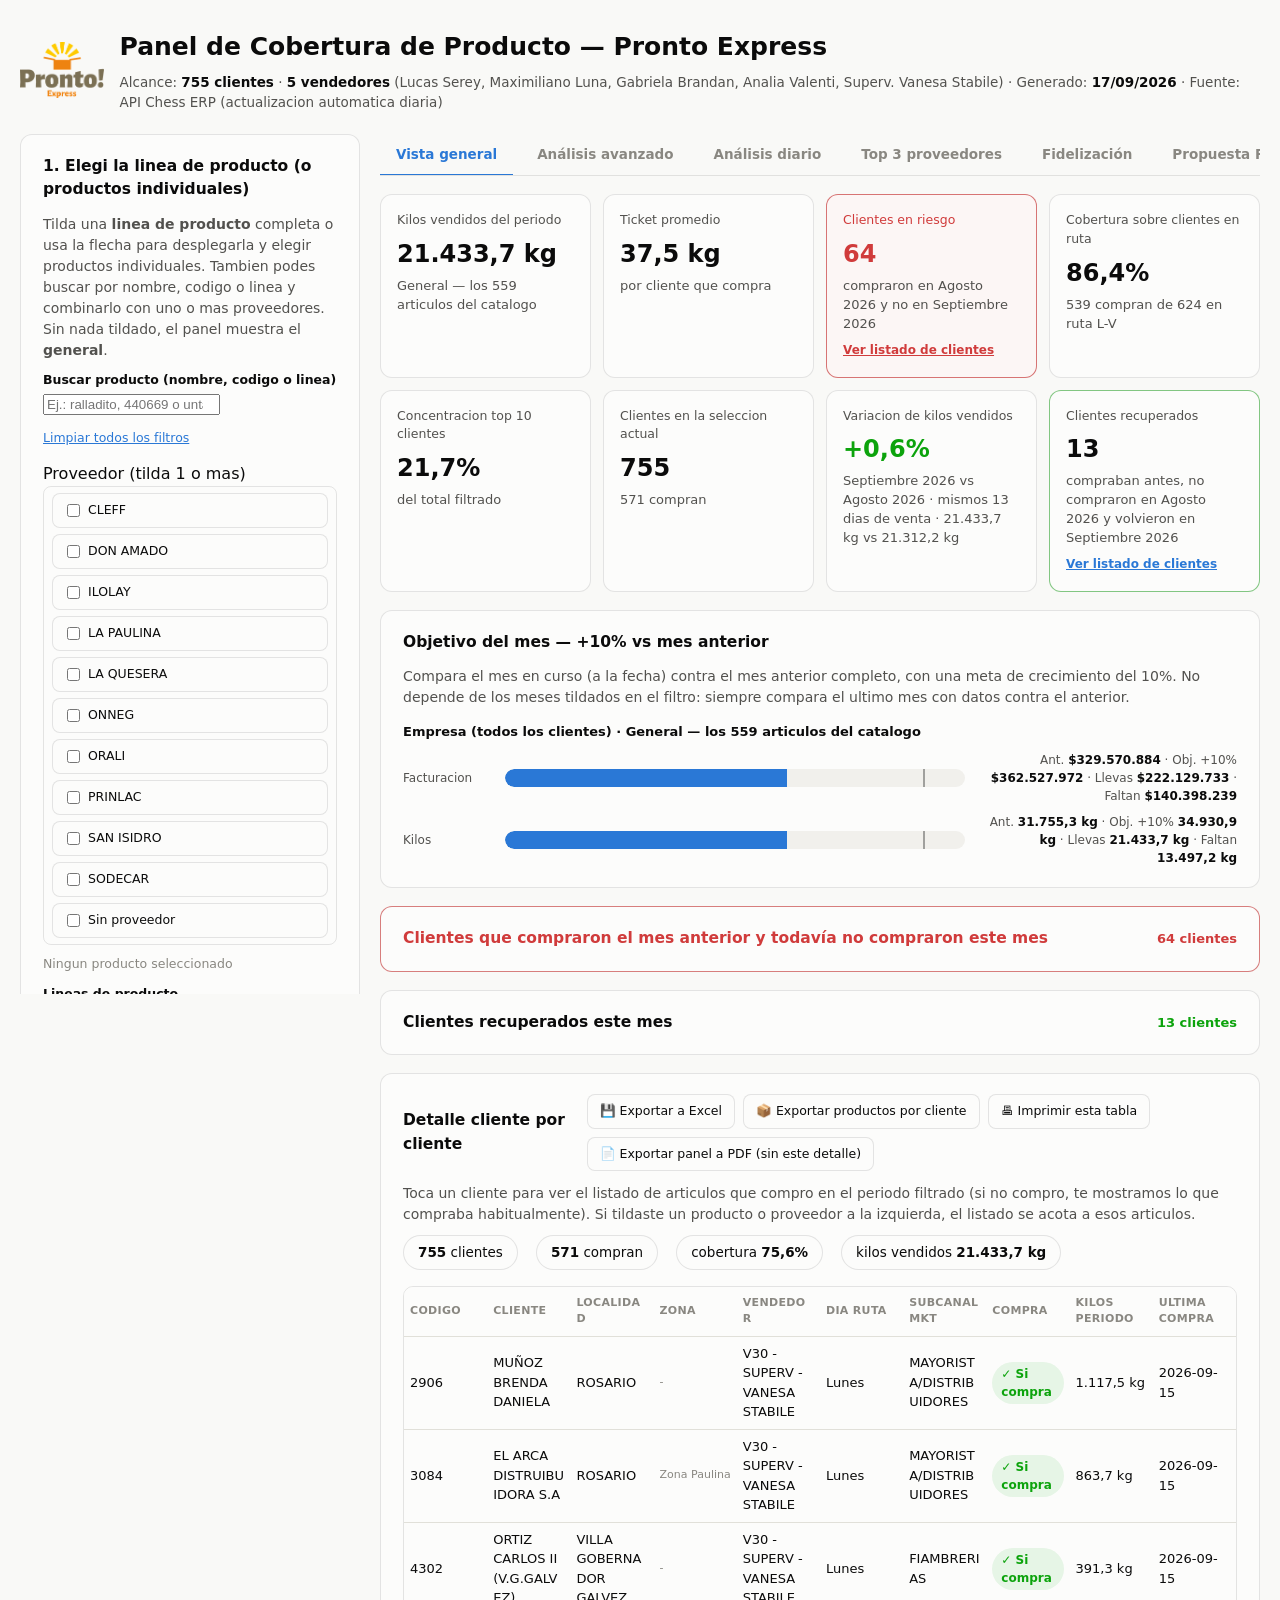
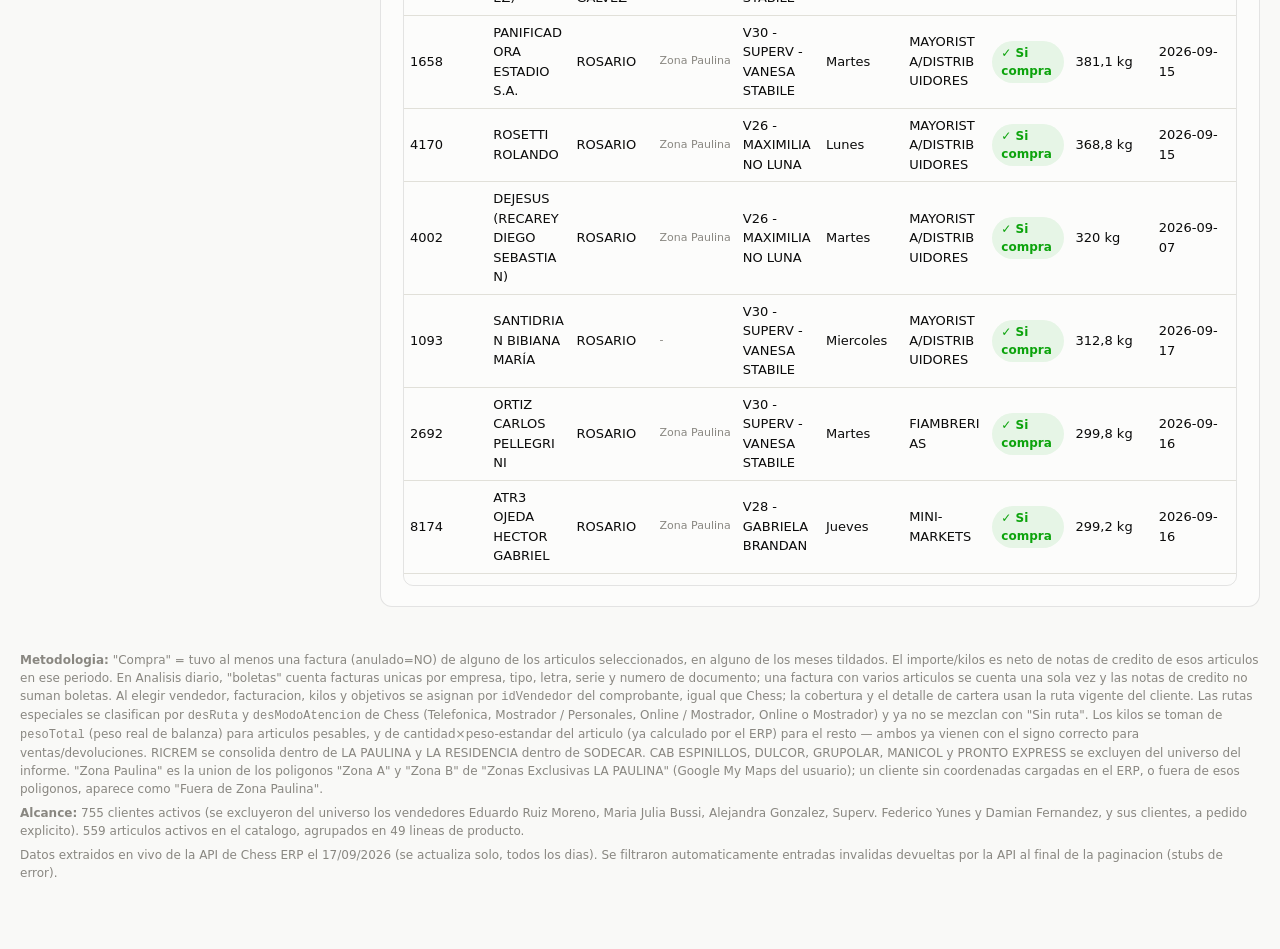
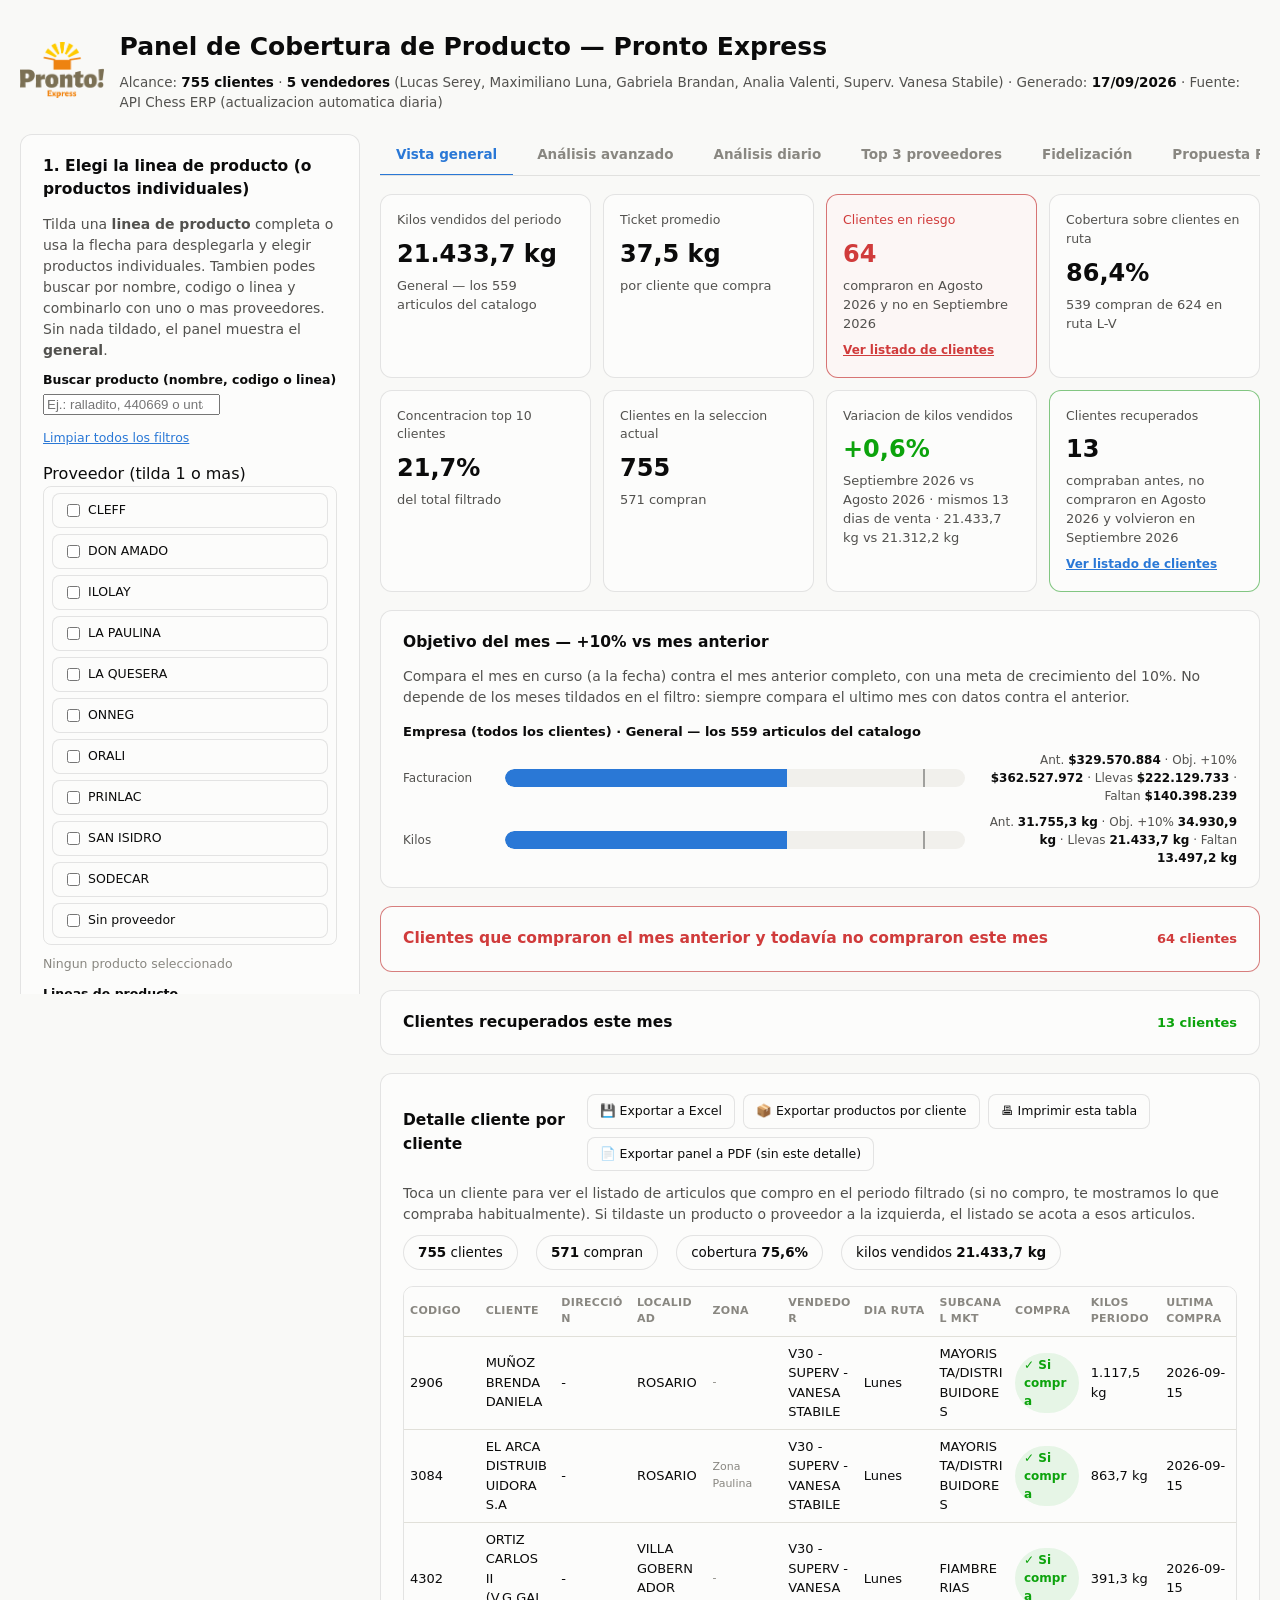
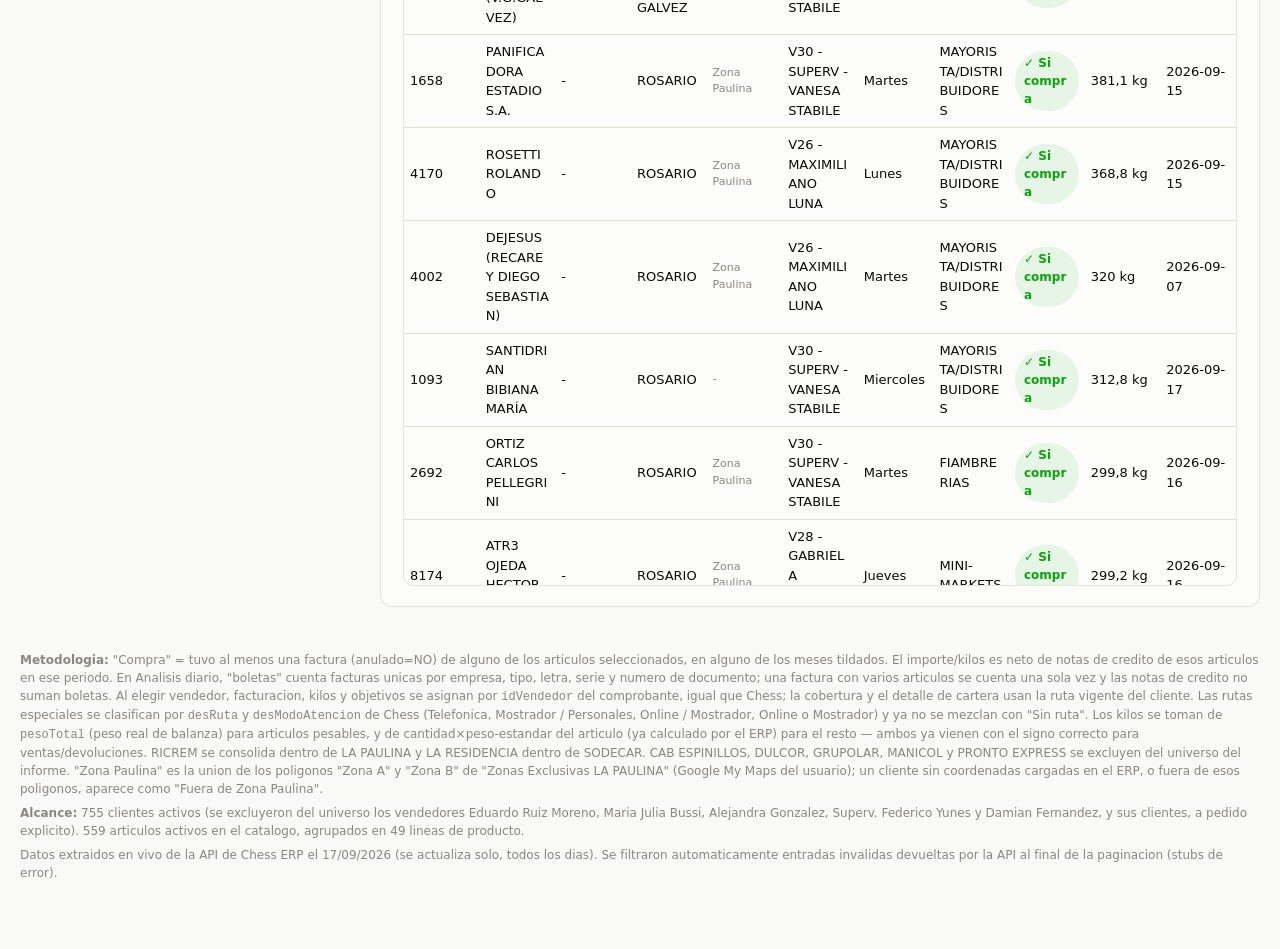
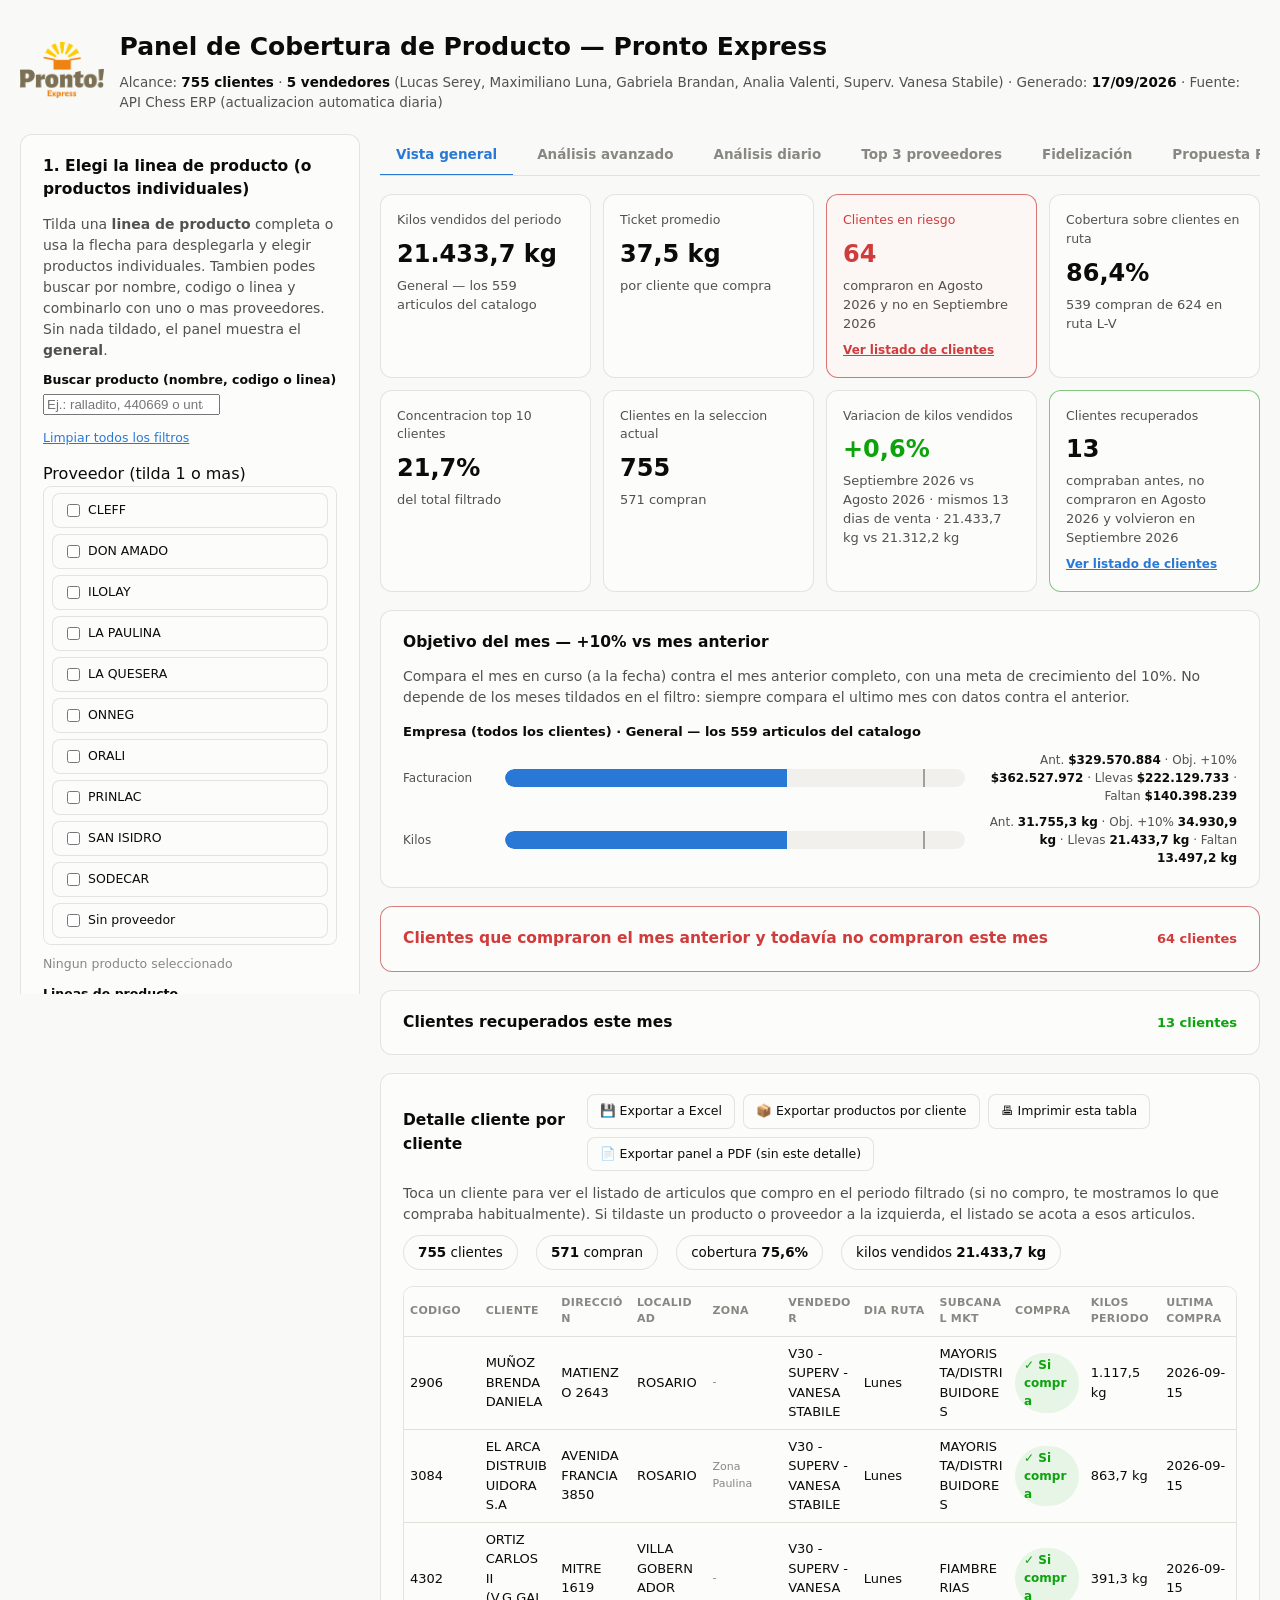
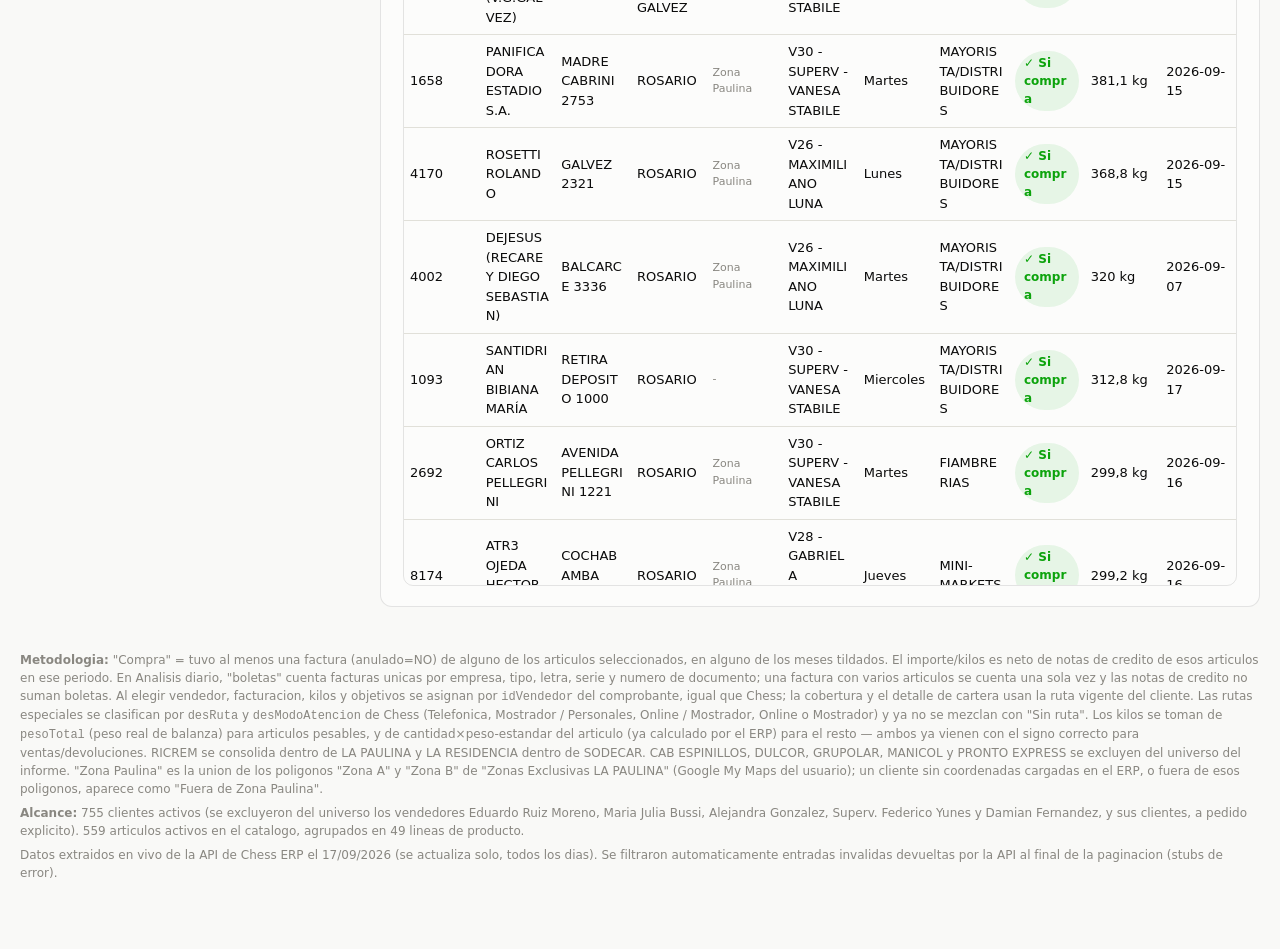
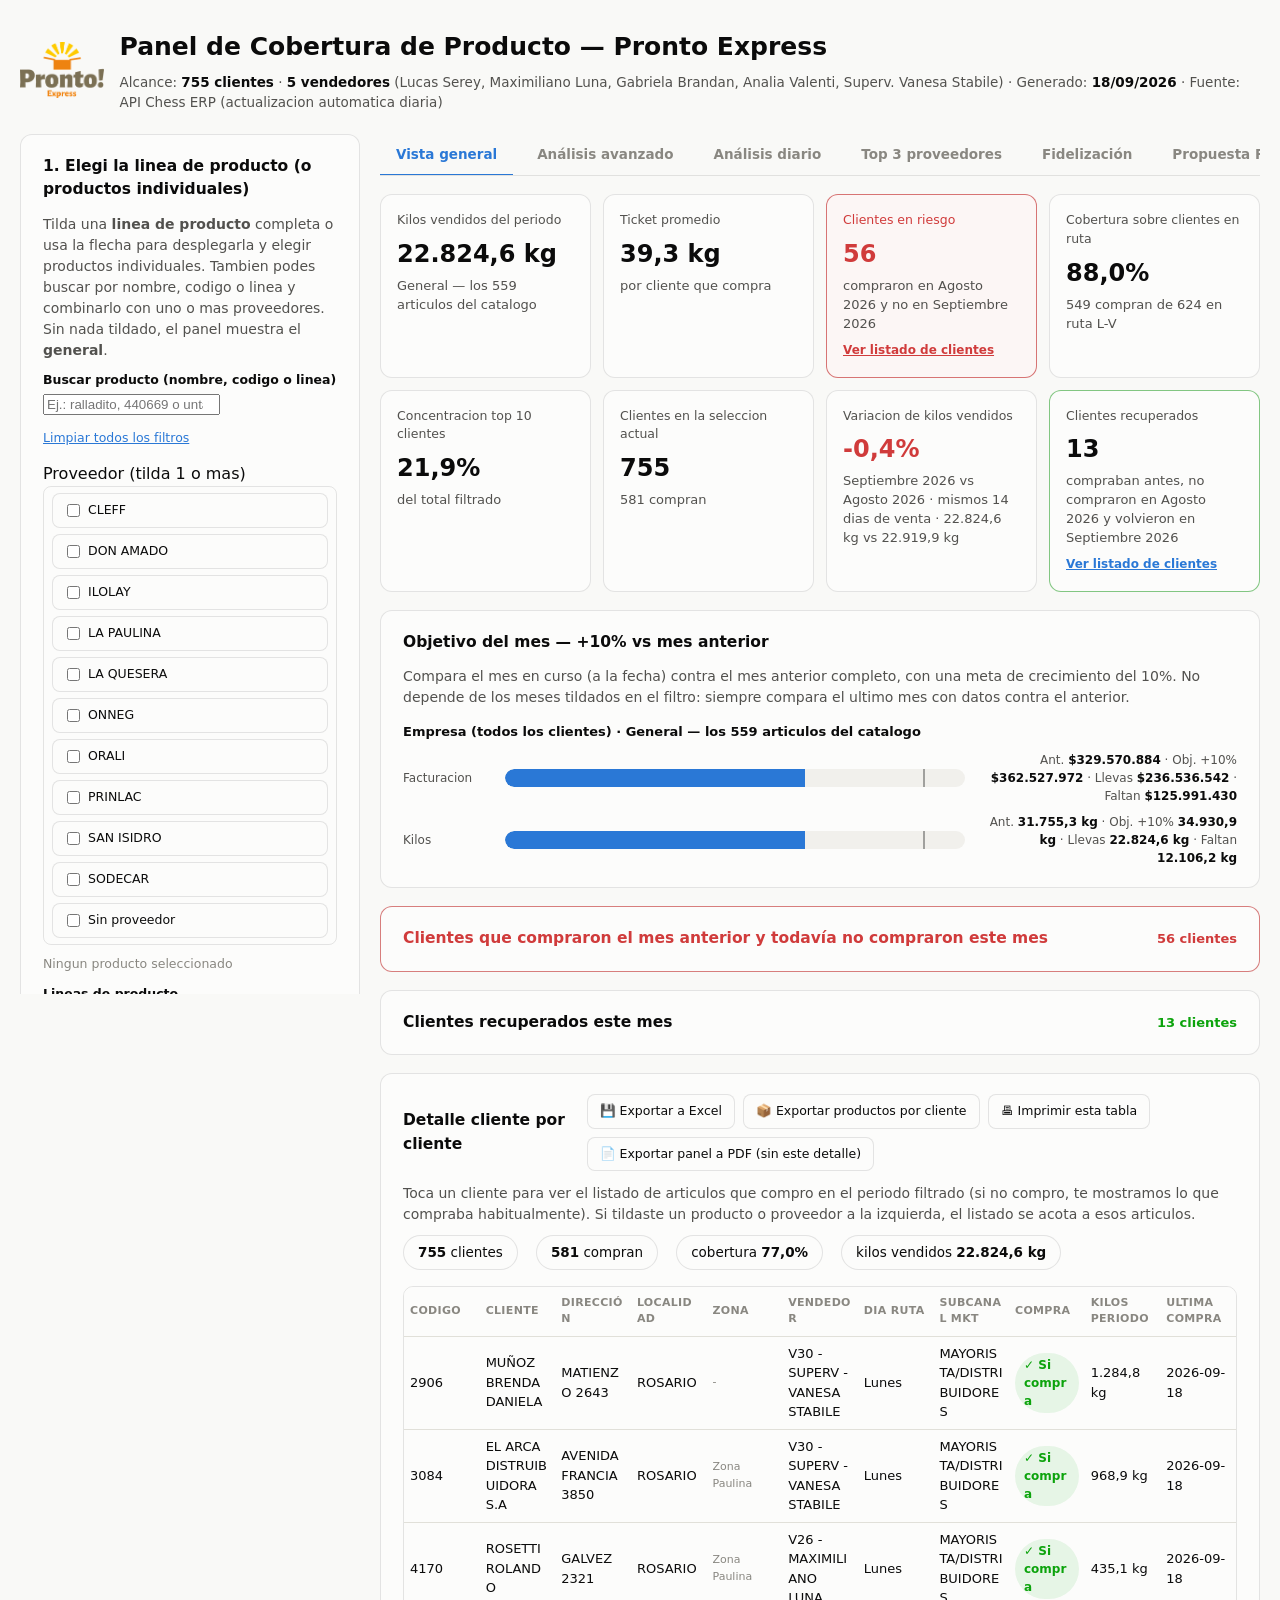
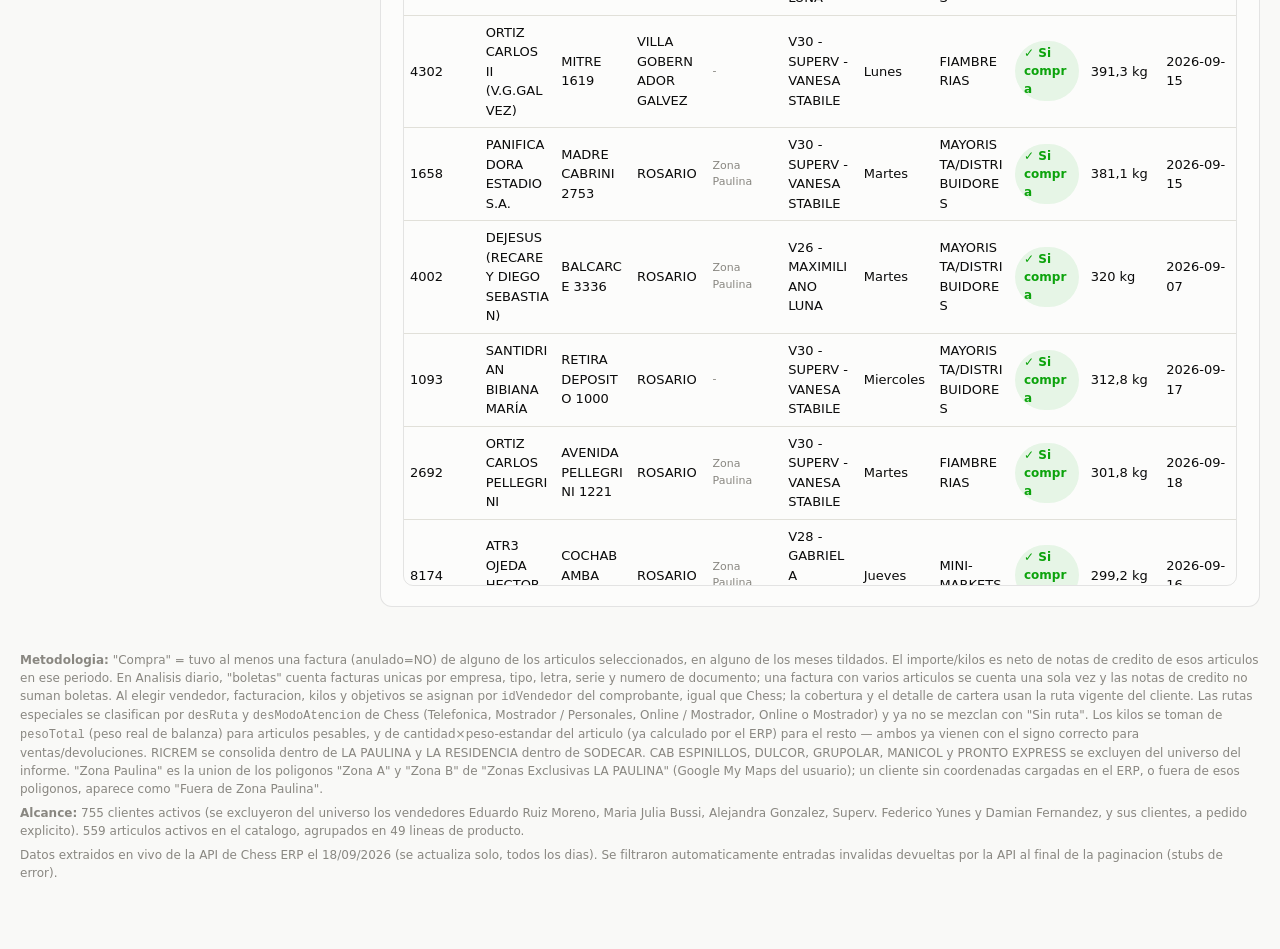
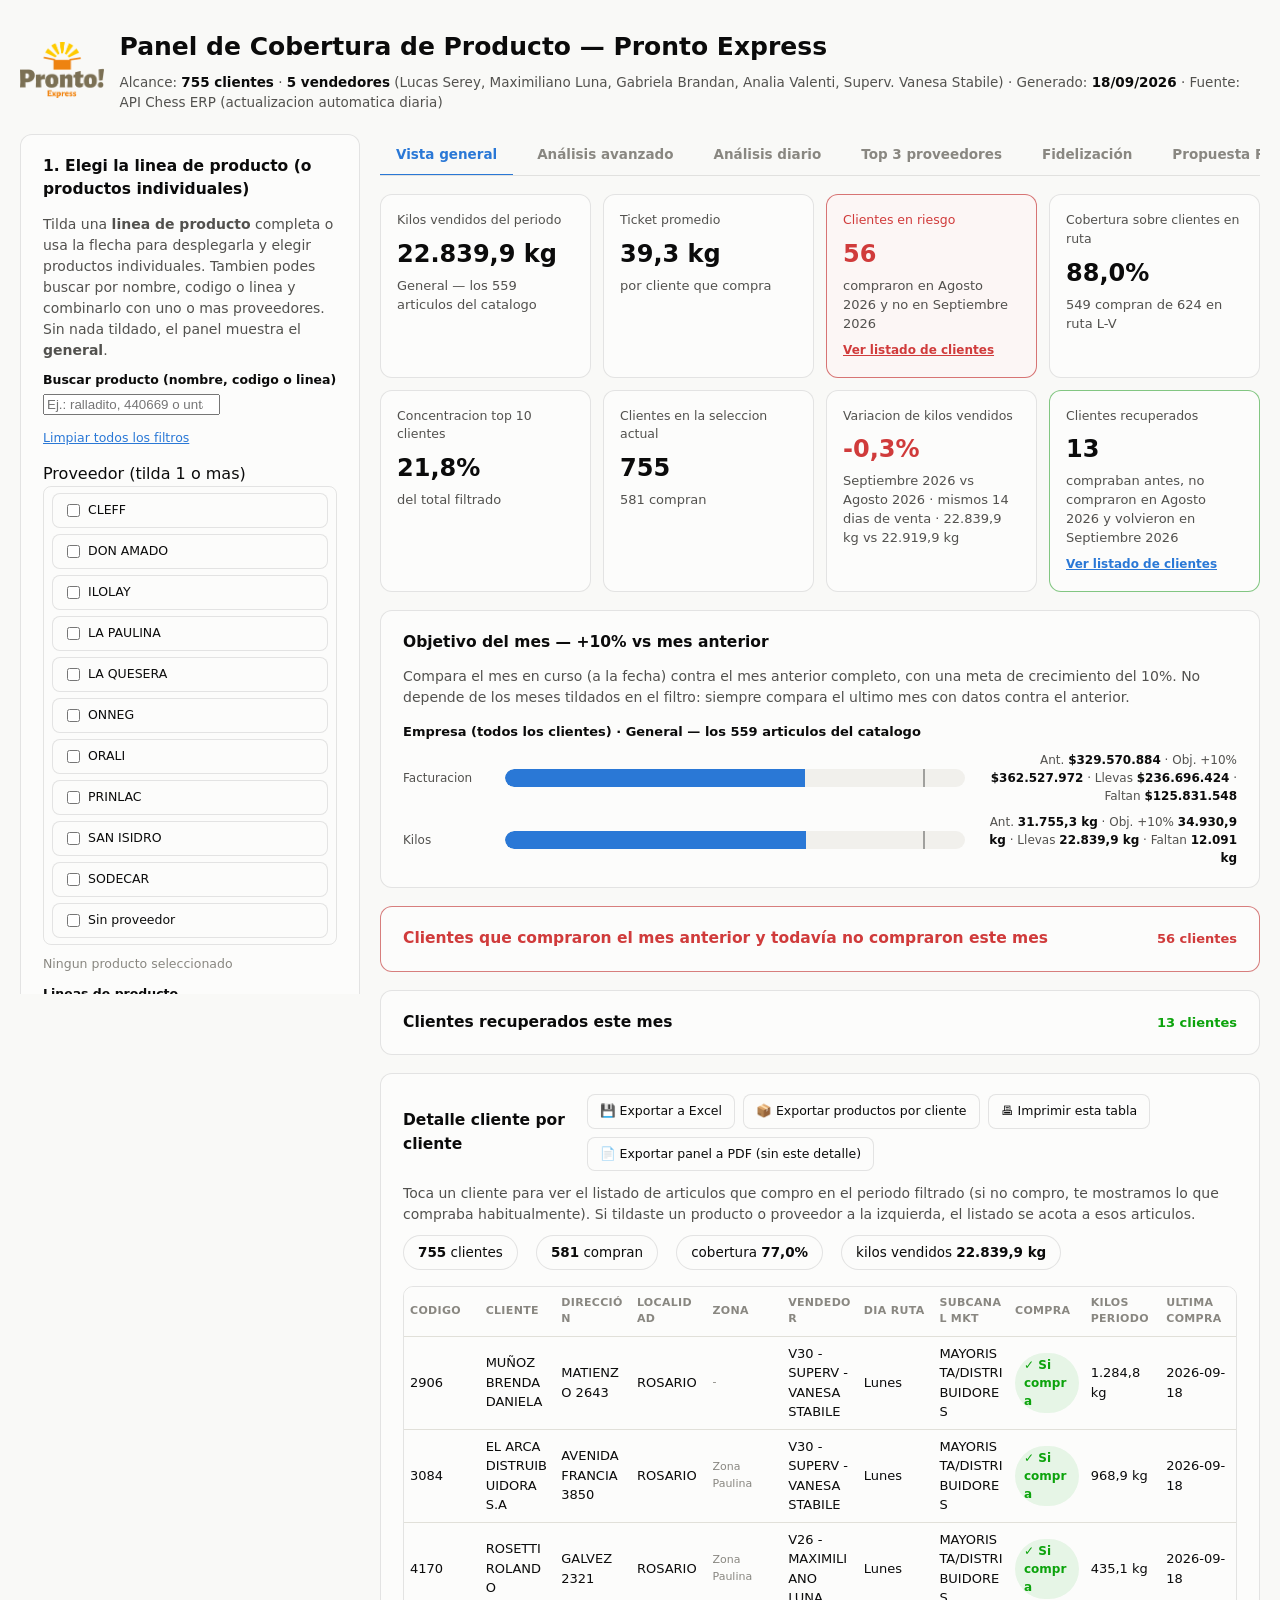
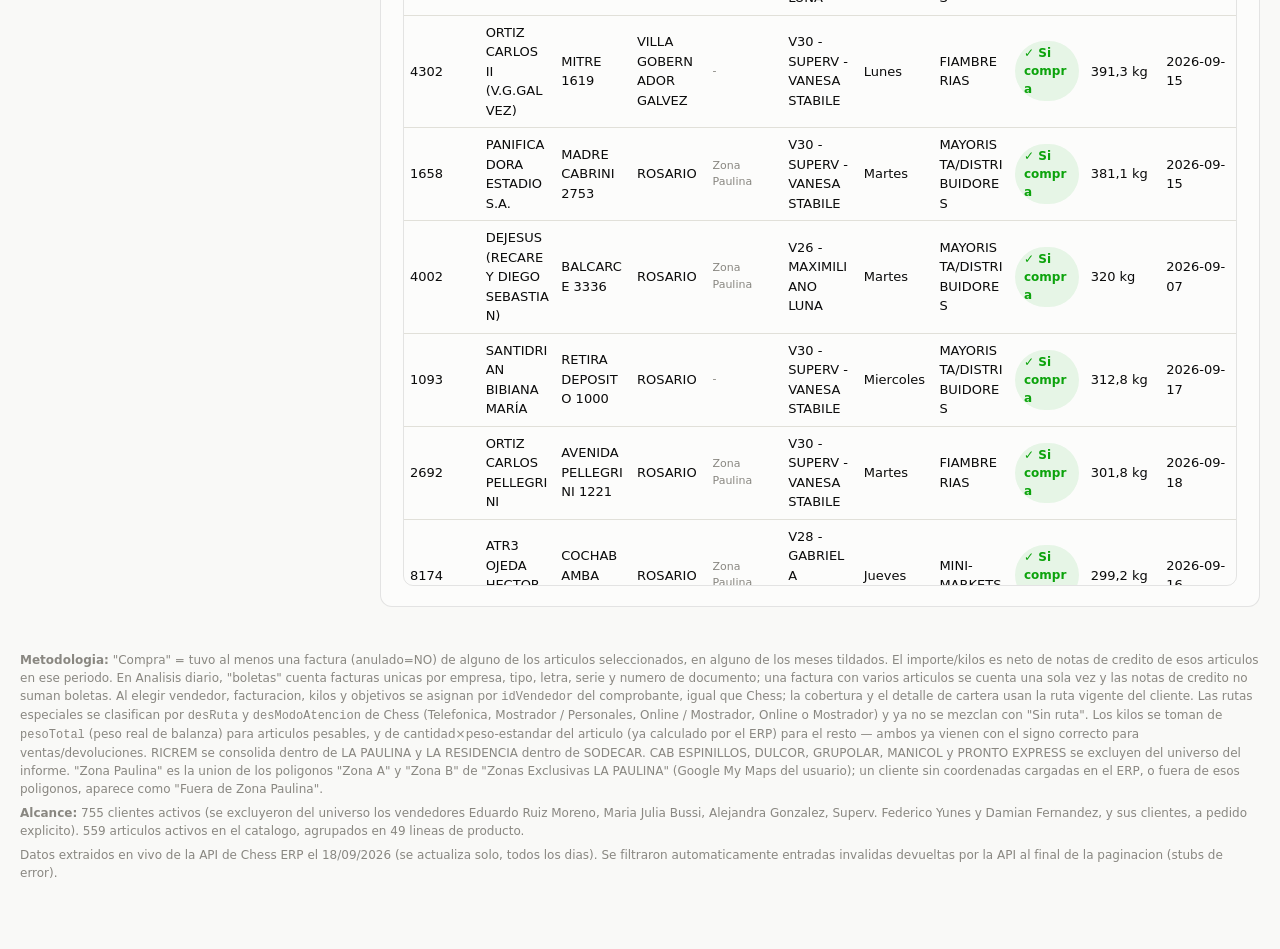
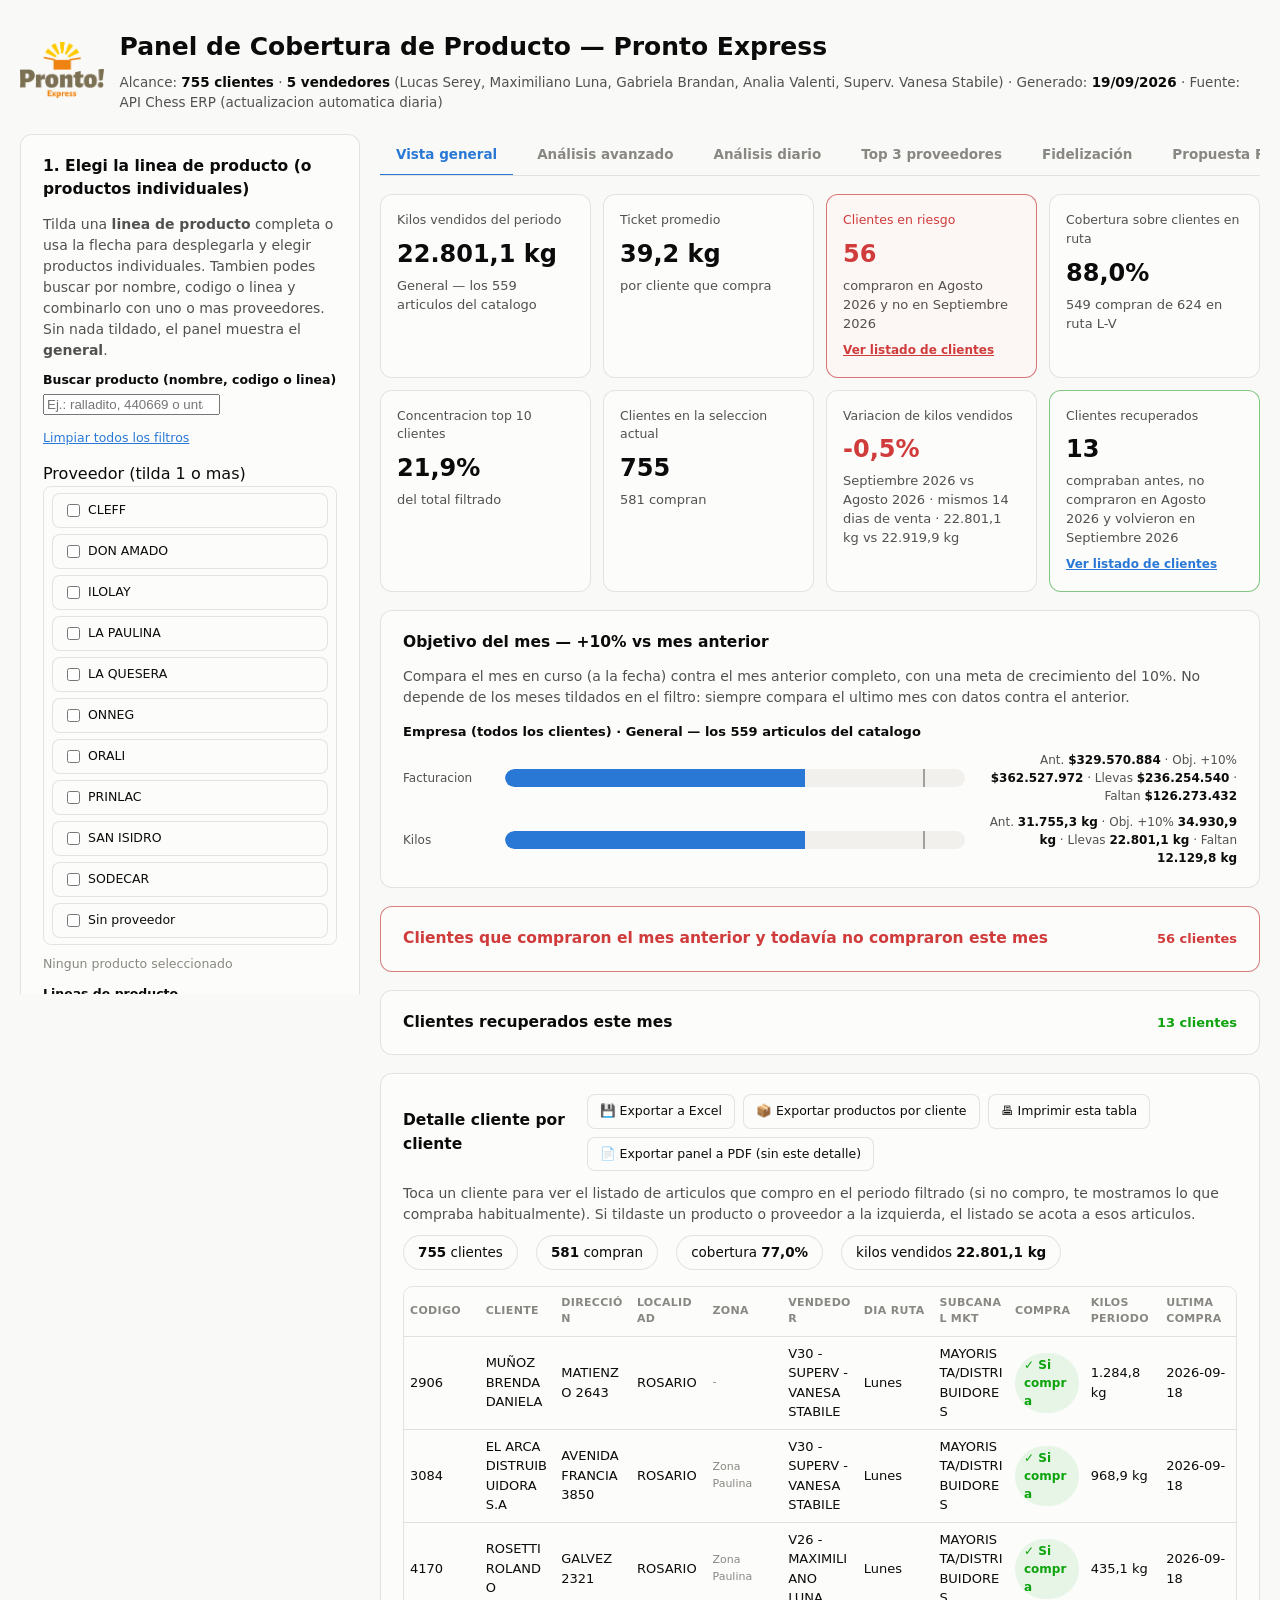
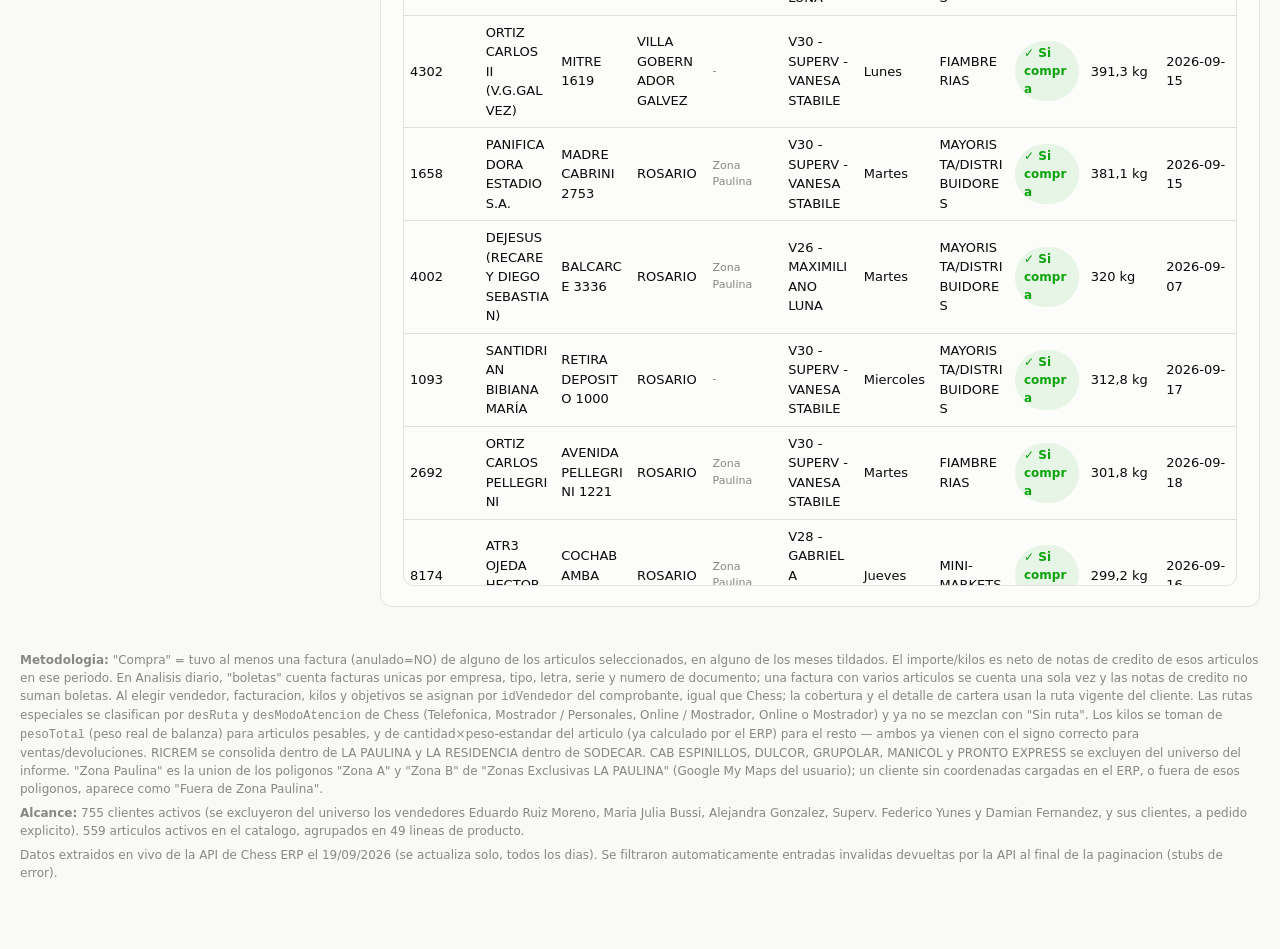
